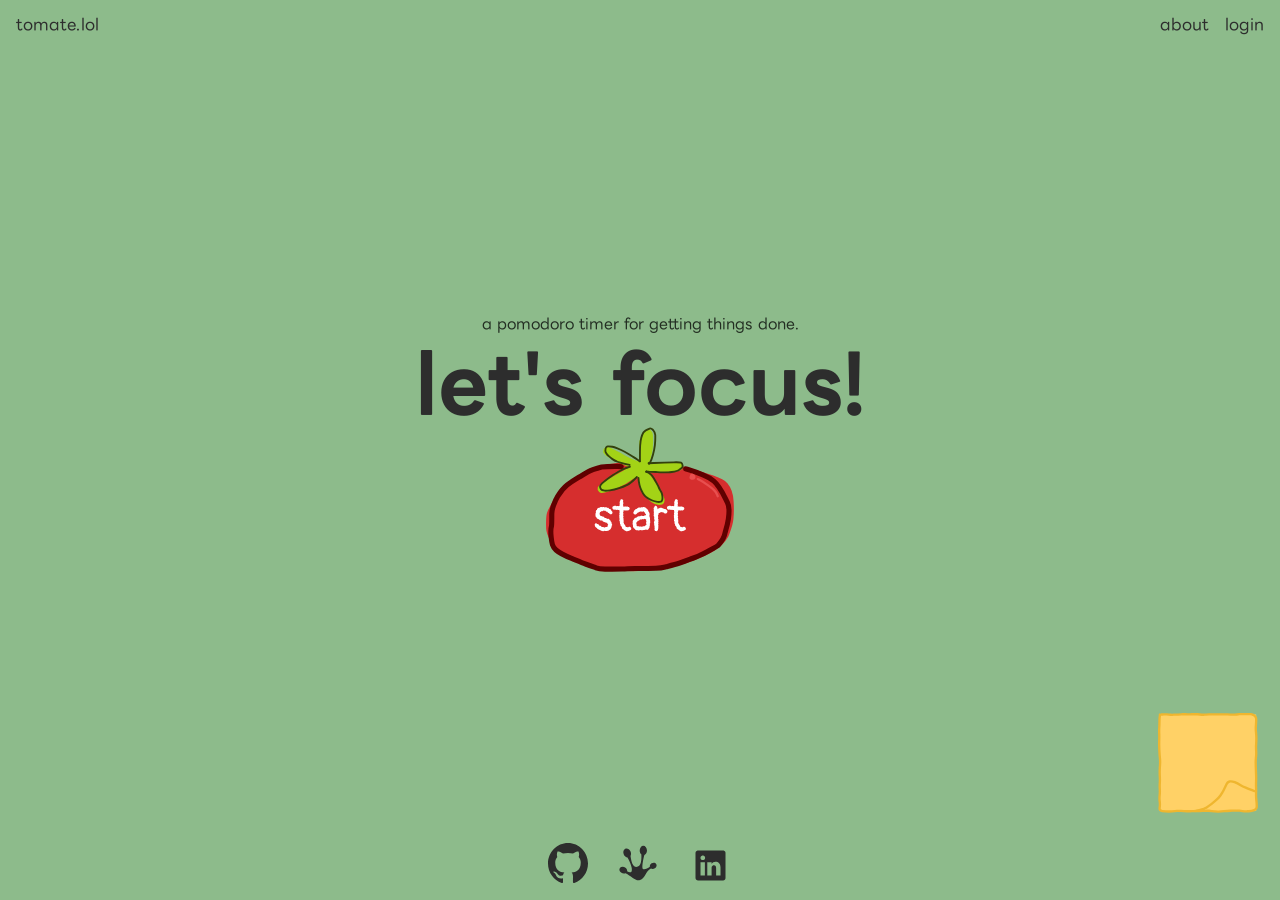
==== index.html @ 962b84e8 "Add custom colors" ====
<!DOCTYPE html>
<html lang="en">
<head>
    <meta charset="UTF-8">
    <meta name="viewport" content="width=device-width, initial-scale=1.0">
    <meta name="description" content="A simple pomodoro timer built for focusing. Customize your work and break sessions, dark mode, and a built-in sticky note. No distractions. Let's study!">
    <title>tomate.lol</title>
    
    <!-- fonts -->
    <link rel="preconnect" href="https://fonts.googleapis.com">
    <link rel="preconnect" href="https://fonts.gstatic.com" crossorigin>
    <link href="https://fonts.googleapis.com/css2?family=LINE+Seed+JP&family=Pangolin&display=swap" rel="stylesheet">
   
    <!-- styles -->
    <link rel="stylesheet" href="styles.css">
    <script src="script.js" defer></script>

    <!-- favicon -->
    <link rel="apple-touch-icon" sizes="180x180" href="images/favicon.io/apple-touch-icon.png">
    <link rel="icon" type="image/png" sizes="32x32" href="images/favicon.io/favicon-32x32.png">
    <link rel="icon" type="image/png" sizes="16x16" href="images/favicon.io/favicon-16x16.png">
    <link rel="manifest" href="images/favicon.io/site.webmanifest">
</head>
<body id="body">
    <header>
        <h1><a href="index.html">tomate.lol</a></h1>
        <nav>
            <ul>
                <li><a href="about.html">about</a></li>
                <li><a href="login.html">login</a></li>
            </ul>
        </nav>
    </header>

    <main> 
        <!-- center content -->

        <div class="timerDisplay">
            <p id="tagline">a pomodoro timer for getting things done.</p>

            <p id="mode">let's focus!</p>

            <div class="timerWrapper">
                <h2 id="timer" hidden >25:00</h2>
                <button id="skipBtn" class="skipOpen">
                    <svg width="135" height="120" viewBox="0 0 135 120" fill="none" xmlns="http://www.w3.org/2000/svg">
<g filter="url(#filter0_d_328_1488)">
<path d="M33.2724 49.8716C33.824 51.838 38.6014 59.2454 35.9872 60.9472C10.7674 61.5486 5.82016 63.0582 31.004 65.4343C33.974 71.853 34.4892 81.6775 38.0931 86.9802C40.0424 89.8482 61.1903 96.5832 61.0739 90.2979C60.9575 84.0126 54.9747 79.5783 59.3883 80.6723C62.8163 81.5219 78.6175 95.9281 80.7599 85.7266C84.3171 68.7889 135.442 67.5749 126.578 63.3521C115.618 58.1306 108.389 46.1604 97.3003 41.4231C89.6828 38.1687 83.5294 39.2334 79.5684 32.66C77.4583 29.1584 57.2408 41.3489 56.3026 36.7452C53.0317 20.6959 31.1552 42.3242 33.2724 49.8716Z" fill="#C8F6C7"/>
<path d="M75.5977 91.3527C68.8095 90.0549 63.4926 84.9596 58.8719 82.716C58.6686 82.6658 58.4901 82.6297 58.3596 82.6122C58.2896 82.6025 58.2396 82.6002 58.2323 82.6005C58.2323 82.5942 58.2648 82.6256 58.5439 82.5261C58.7051 82.4581 58.9314 82.3552 59.2087 82.0324C59.4722 81.726 59.617 81.3031 59.6477 81.045C59.6975 80.551 59.6237 80.5017 59.6298 80.4786C59.6227 80.4655 59.6966 80.6518 59.7841 80.8238C60.16 81.5673 60.7086 82.4993 61.1716 83.4496C62.1123 85.3612 62.9226 87.604 62.9665 90.1347C63.1048 91.4649 62.0496 93.3619 61.0203 93.9033C60.0051 94.55 59.1615 94.707 58.3692 94.8377C56.7906 95.0571 55.3922 94.9559 54.0402 94.8058C52.4645 94.6039 52.6156 94.4551 52.179 94.3695C51.0149 94.1149 50.2772 94.1207 49.4388 93.9111C45.3537 92.7918 41.7597 91.7619 37.9016 89.2765C37.5143 88.985 37.1084 88.6613 36.7503 88.1271C35.1866 85.3427 36.3661 86.604 35.7823 85.2467C34.7532 82.2534 35.2871 84.9809 34.7241 83.88C33.4919 80.4437 32.8445 76.9227 32.066 73.5577C32.3143 74.3583 32.5561 75.1674 32.8 75.991C32.4585 74.5055 32.0242 72.3839 32.7511 74.7968C32.6561 74.2386 32.5755 73.7161 32.4725 73.1475C32.2601 73.0536 31.5717 70.5034 31.3869 70.3293C31.2169 70.1432 31.6403 71.5464 31.625 71.5434C31.5117 71.4941 30.5083 67.5959 29.8218 66.1544L30.8166 66.8845C30.4384 66.836 30.1816 66.8016 30.1051 66.7911C29.0184 66.6403 30.0034 66.4759 29.087 66.4032C27.5195 66.2753 28.4447 66.9002 26.4372 65.9874C25.5201 66.1182 25.4714 65.9948 24.4065 65.8592C24.2586 65.8404 24.3546 65.9839 24.2891 65.9799C22.611 65.8843 23.9218 65.7896 23.9146 65.7755C23.7958 65.5367 22.0217 65.4243 21.6602 65.3535C19.3762 64.9114 17.3622 64.5465 15.341 63.9173C15.2215 63.877 15.1003 63.8345 14.9553 63.7787C14.8099 63.7213 14.7299 63.6873 14.5609 63.6034C14.4 63.5098 14.307 63.4941 14.0817 63.2375C14.0317 63.1634 14.0013 63.1425 13.9475 62.9589C13.9045 62.8 13.9328 62.5876 14.0081 62.4466C14.1291 62.2259 14.2412 62.161 14.3605 62.0819C15.0403 61.7413 15.5168 61.7263 16.095 61.6228C17.2006 61.4632 18.3686 61.3669 19.6085 61.2734C20.6674 61.1835 23.9698 60.8893 24.9806 60.8835C26.0192 60.87 25.472 61.0583 25.9932 61.1111C26.8457 60.6842 27.6625 60.6034 29.6032 60.7889C30.3143 60.4808 30.2098 60.7116 31.6063 60.6104C32.7287 60.5274 34.7296 60.1327 36.0054 60.3927C34.5293 60.4025 34.7151 60.5363 33.0703 60.6662C32.5399 60.7002 26.8827 60.909 27.3118 61.1891C27.5288 61.3296 29.3872 61.1194 29.4741 61.1451C29.8948 61.2923 28.8189 61.5292 27.9128 61.4961C28.1392 61.4543 28.4155 61.4102 28.6655 61.368C26.6148 61.2467 28.0152 61.9677 26.4422 61.3553C26.2501 61.2805 26.3253 61.1901 26.0112 61.1159C25.9458 61.1556 26.3301 61.2288 25.9978 61.2603C25.6782 61.2913 24.9824 61.1529 24.8915 61.3031C24.7401 61.5214 26.1899 61.3679 26.2845 61.377C26.2856 61.3757 26.2868 61.3743 26.2879 61.373C27.2266 61.4429 25.2735 61.5442 25.1554 61.5717C24.5369 61.7347 24.9455 61.8145 24.0464 61.9712C23.4906 62.0622 22.1881 62.1041 21.6746 62.1603C21.1888 62.2141 21.9456 62.2624 21.6181 62.3062C21.294 62.3498 20.891 62.3026 20.4918 62.3585C20.3254 62.3824 20.336 62.4932 20.2566 62.5034C19.4238 62.6149 19.9686 62.3362 19.1807 62.4205C18.7042 62.4674 17.0154 62.8776 18.1653 62.8121C17.6288 62.893 17.0757 62.9771 16.5398 63.0791C16.9127 63.054 17.2128 63.0366 17.5879 63.0298C16.5467 63.1065 16.0861 63.3774 15.5446 63.5201C15.3846 63.5636 15.2709 63.5862 15.1776 63.602C15.1221 63.6131 15.0879 63.619 15.0838 63.6097C15.0661 63.5983 15.1353 63.5967 15.314 63.3334C15.4083 63.2211 15.5632 62.7414 15.4682 62.4396C15.4287 62.2782 15.3808 62.2027 15.3508 62.1531C15.317 62.1001 15.2859 62.0638 15.2608 62.038C15.1548 61.9393 15.1744 61.9817 15.1926 61.9903C15.2532 62.0309 15.3736 62.0745 15.5262 62.0972C15.8746 62.1492 15.9068 62.1115 15.7994 62.0566C15.7216 62.0121 15.3226 61.8642 15.2707 61.8186C15.2694 61.8187 15.3077 61.8351 15.3891 61.9294C15.4293 61.9775 15.4813 62.0482 15.5315 62.1579C15.6024 62.3031 15.6702 62.5925 15.6251 62.8702C15.4863 63.5011 15.3016 63.5402 15.225 63.6382C15.1352 63.7126 15.1243 63.7094 15.1238 63.7114C15.1443 63.6978 15.3217 63.6332 15.4932 63.5901C15.8017 63.5091 16.1584 63.4481 16.2448 63.4434C16.3279 63.4375 16.2162 63.5054 16.0733 63.5803C15.9054 63.6595 15.739 63.743 15.6976 63.7554C15.5112 63.8084 15.2731 63.8502 15.1873 63.86C15.1736 63.858 15.1686 63.8556 15.2061 63.8245C15.2517 63.7834 15.3819 63.7037 15.5447 63.4328C15.6515 63.2629 15.7679 62.9158 15.7478 62.6119C15.7373 62.3049 15.616 62.0687 15.5765 62.0053C15.4626 61.818 15.3846 61.7686 15.352 61.7387C15.2658 61.6785 15.4048 61.7558 15.4775 61.7722C15.563 61.7993 15.7142 61.8411 15.8171 61.8617C16.0274 61.9059 16.3232 61.9562 16.5394 61.9809C17.0525 62.049 17.5377 62.0918 18.1577 62.1839C22.1657 62.7563 27.1989 63.1598 31.253 63.5079C31.7151 63.558 32.3721 64.0261 32.5744 64.4778C32.6778 64.6967 32.7767 64.9153 32.8714 65.1328C33.5678 66.7606 33.6981 67.8392 33.9342 68.5722C34.4604 70.2974 34.6499 70.4574 35.0435 71.9624C35.6184 74.2067 36.1933 77.3542 36.6654 79.129C36.9834 80.367 37.4748 81.3679 37.5834 81.6642C38.0971 83.0919 38.7328 84.552 39.5486 85.737C39.4822 85.6648 39.745 85.9263 39.9767 86.0746C40.2304 86.2499 40.5308 86.4281 40.8214 86.5875C41.4305 86.9212 42.0741 87.2228 42.7121 87.5C43.9889 88.0528 45.2417 88.5054 46.3335 88.8657C47.9014 89.3775 48.6148 89.7457 48.9452 89.8329C50.369 90.1826 50.0269 89.9343 51.1759 90.2125C51.7964 90.3554 51.8809 90.5204 51.9648 90.5438C52.6939 90.7347 52.8786 90.5667 53.4516 90.6508C54.883 90.8518 56.3219 90.9955 57.6039 90.9115C58.2399 90.8711 58.8548 90.7448 59.1876 90.578C59.3532 90.4991 59.4018 90.4336 59.3827 90.4687C59.3615 90.5024 59.3718 90.5723 59.3788 90.444C59.3764 90.0586 59.3454 89.6723 59.2864 89.2803C59.2514 89.0556 59.3302 89.0547 59.2984 88.9081C59.1447 88.2837 59.0978 88.6159 58.9099 87.9706C58.4933 86.6199 57.8411 85.2846 57.0285 83.7855C56.9438 83.6257 56.9997 83.5135 56.8022 83.1384C56.7033 82.9481 56.5969 82.7952 56.4674 82.5686C56.4085 82.4672 56.331 82.3187 56.2611 82.1494C56.1857 81.9422 56.0853 81.7454 56.0404 81.1934C56.0307 81.0231 56.034 80.827 56.0702 80.6035C56.1117 80.3445 56.2044 80.0439 56.3654 79.7631C56.5247 79.4799 56.7574 79.2268 56.9758 79.0644C57.1692 78.9184 57.3603 78.8232 57.5327 78.7589C58.1219 78.5611 58.4033 78.615 58.6599 78.6242C59.1692 78.6725 59.4757 78.7627 59.8451 78.8648C61.1443 79.3039 61.7893 79.86 62.6435 80.3676C62.8617 80.5047 63.2279 80.5799 63.5582 80.7949C64.6195 81.4857 66.0971 82.612 66.9826 83.1812C69.8935 85.0425 72.7246 86.676 75.5238 87.3651C76.1629 87.5143 76.703 87.67 76.9957 87.6613C77.6503 87.6137 77.1808 87.5664 77.7463 87.4396C78.495 87.2034 78.8751 86.6806 79.1644 85.4162C81.6818 76.8201 89.1635 74.4689 94.9607 71.9583C97.9197 70.8215 101.538 69.6097 104.439 68.8748C105.643 68.5697 105.886 68.6726 106.739 68.4584C108.249 68.0842 108.51 67.813 110.097 67.4193C111.383 67.1027 112.869 66.9763 114.192 66.6717C115.525 66.3647 116.076 66.0441 117.623 65.68C118.826 65.396 120.653 65.0815 121.932 64.7515C123.16 64.4342 124.251 64.1414 125.327 63.7423C125.556 63.6562 125.855 63.5302 126.017 63.4459C126.198 63.3706 126.402 63.1682 126.18 63.3866C126.119 63.458 126.025 63.5849 125.944 63.789C125.843 64.0255 125.789 64.4172 125.846 64.713C125.871 64.8617 125.915 64.9893 125.958 65.0817C125.987 65.1472 126.017 65.1993 126.044 65.2403C126.097 65.3222 126.135 65.3601 126.149 65.375C126.174 65.3973 126.029 65.2903 125.787 65.1807C116.056 60.567 109.704 51.679 101.608 46.0611C100.061 44.9835 98.373 44.0022 96.5906 43.2221C94.284 42.2011 91.7992 41.5109 89.3107 40.7562C88.8935 40.6261 89.5932 40.6149 88.2255 40.288C87.4906 40.0972 86.4115 40.0159 84.6824 39.3127C82.1623 38.3183 79.7134 36.2955 78.2309 33.6869C78.3101 33.8152 78.4035 33.8468 78.3661 33.8271C78.34 33.8112 78.214 33.7761 78.0702 33.7631C77.7556 33.7322 77.3495 33.759 76.9047 33.8235C76.0282 33.9523 75.0866 34.1984 74.139 34.4776C72.2315 35.0455 70.2981 35.7504 68.3518 36.4521C66.4022 37.1543 64.451 37.8736 62.4182 38.4863C61.4013 38.7875 60.3804 39.0666 59.2658 39.2322C58.6966 39.31 58.1457 39.3683 57.4553 39.2993C56.8271 39.2151 55.853 39.0504 55.2129 37.9299C55.085 37.6932 54.993 37.4315 54.9382 37.1652C54.0989 30.6459 47.7139 32.3931 43.4703 36.2341C39.2915 39.7223 34.7132 45.7405 34.9752 49.1937C35.3719 50.47 36.4225 52.5839 37.0305 54.4508C37.3556 55.4235 37.6448 56.4197 37.7991 57.5345C37.9005 58.5892 38.1274 60.1022 36.9151 61.3858C36.4575 61.7858 36.2779 61.6624 36.2917 61.499C36.3029 61.3214 36.4339 61.0459 36.548 60.7964C36.9186 60.4779 37.1691 60.0081 37.3083 59.4959C36.7511 58.8871 37.0581 58.9924 36.5821 57.028C36.2364 55.8617 36.3191 56.8805 36.048 56.3089C35.736 55.5473 33.8474 52.27 34.4827 52.7271C34.3241 52.5504 34.1755 52.3889 34.0189 52.2137C33.6591 51.4912 33.2665 50.8121 32.9807 49.9878C32.4052 47.8378 33.2588 45.6905 34.0936 43.8504C34.3098 43.3995 34.2348 43.3002 34.4732 42.8478C35.1494 41.5984 35.826 40.7568 36.6899 39.6262C37.159 39.0259 37.1353 38.8376 37.796 38.0891C38.4744 37.3443 38.5649 37.4981 39.3949 36.3772C38.6065 36.809 41.5594 34.1836 42.7105 33.4002C42.8645 33.2713 44.1205 32.1268 44.9163 31.713C45.6856 31.2938 46.9423 30.7894 48.2419 30.3207C48.8505 30.1056 49.2305 29.8413 49.9402 29.7442C50.4566 29.6795 51.0553 29.8102 51.7043 29.9045C52.3473 29.9412 53.7495 30.3895 53.9694 30.5769C54.7856 31.1193 53.8493 30.5979 54.3806 30.9875C56.0051 32.2324 56.8668 34.449 57.2616 36.45C57.281 36.5182 57.27 36.4972 57.3162 36.5394C57.3612 36.5754 57.4809 36.6311 57.651 36.6616C57.9738 36.7233 58.4386 36.6997 58.8558 36.6364C59.1437 36.5921 58.7393 36.5153 58.7799 36.5053C60.7378 36.0379 59.7062 36.3536 60.2622 36.3599C60.8056 36.4121 64.8063 35.0088 64.7758 34.7661C64.9661 34.9837 65.802 34.4605 66.0334 34.3657C66.9249 34.0025 66.8084 34.2927 67.6646 33.8956C67.9792 33.7498 67.3141 33.8318 67.6604 33.7069C68.5165 33.3987 69.3522 33.3516 70.5034 32.9594C70.7837 32.8645 70.8455 32.7221 71.3395 32.5508C71.8397 32.3672 73.9606 31.8215 72.9471 31.9015C74.2805 31.6826 74.4901 31.4821 76.0674 31.1349C76.4776 31.0606 76.9804 31.1218 77.91 31.0368C78.2091 31.0209 78.2475 30.8249 78.7533 30.8936C79.2924 30.9905 79.9613 31.2144 80.4164 32.0089C80.6545 32.4981 80.9149 32.9935 81.3202 33.5027C82.6445 35.1989 84.5984 36.2557 86.674 37.0239C87.2407 37.2342 87.0386 37.3634 87.8919 37.6299C88.0149 37.6704 89.0969 37.8153 89.7008 37.9865C90.0601 38.0916 91.9394 38.69 92.3253 38.8087C92.9628 38.998 93.1194 38.8618 93.4639 38.9972C94.4462 39.395 93.56 39.3893 94.8782 39.4383C95.216 39.7531 95.9236 39.9827 96.0691 40.2957C96.5039 40.2074 96.9002 40.5437 97.547 40.7976C97.6288 40.8298 97.7145 40.8608 97.8049 40.8896C98.6068 41.1445 99.4434 41.0003 99.3963 41.5926C99.7799 41.7003 101.301 42.4313 101.544 42.5823C102.27 43.0034 101.816 42.8983 102.359 43.2215C102.453 43.2801 102.409 43.1225 103 43.5297C103.407 43.7701 106.157 45.8466 106.294 46.0079C108.018 47.6219 105.25 45.2795 104.769 45.0892C104.714 45.0109 104.659 44.9333 104.598 44.8519C103.79 44.1973 104.143 44.7431 104.488 45.0666C104.834 45.3892 105.582 45.8381 105.842 46.1449C105.972 46.2979 105.722 46.4508 105.283 46.0635C105.725 46.5196 105.006 46.0697 105.155 46.2888C105.328 46.5155 107.461 48.3213 107.556 48.2177C107.163 47.8713 106.662 47.4563 106.257 47.116C105.867 46.4549 108.042 47.0465 109.277 48.6416C110.166 49.7932 108.324 48.3989 110.917 50.4646C110.547 50.1103 110.242 49.7982 109.904 49.4775C109.988 49.2854 110.414 49.9668 110.739 50.1797C110.896 50.2814 110.131 49.3914 110.898 50.0299C111.358 50.8368 112.019 51.0603 113.075 52.0372C112.751 51.8052 112.427 51.5724 112.102 51.3402C113.759 53.1581 109.575 49.3685 112.971 52.6772C112.548 52.2973 112.135 51.9099 111.707 51.532C111.846 51.8029 111.333 51.7436 111.475 51.9634C111.848 52.5399 112.616 53.1149 113.189 53.6663C113.44 53.9074 113.232 53.8264 113.253 53.8466C113.597 54.177 113.594 54.0098 113.905 54.2866C114.296 54.6361 115.348 55.7501 115.542 55.9023C116.037 56.2991 115.391 55.4011 115.448 55.4275C115.819 55.6069 116.38 56.2317 116.438 56.0808C114.877 54.8595 110.76 50.8315 114.725 54.1612C113.822 52.9975 114.331 53.0186 115.861 54.3742C117.132 55.4866 116.239 54.8663 116.807 55.5703C116.878 55.6665 118.55 57.1959 118.704 57.1759C118.493 57.3172 118.938 57.9624 118.412 57.8536C118.334 57.8389 117.628 57.2273 117.761 57.6009C117.826 57.7885 118.059 58.269 117.927 58.3263C118.127 58.3762 118.341 58.4213 118.546 58.4675C119.651 59.3269 119.759 59.5206 120.281 60.1248C120.291 60.0439 119.884 59.375 120.696 60.0902C120.738 60.1269 120.718 60.2466 121.134 60.6095C121.98 61.3358 122.164 61.4908 121.3 61.2749C123.294 62.4117 123.549 62.9902 125.696 63.9912C125.446 63.4063 124.655 63.1625 122.79 62.0816C122.758 61.948 122.767 61.8421 122.733 61.7062C125.058 63.3956 123.874 62.6438 125.37 63.2497C125.535 63.3128 125.996 63.5484 126.416 63.726C126.711 63.8525 126.896 63.9515 126.997 63.9825C127.094 64.0125 127.142 63.9843 127.058 63.8317C127.027 63.7755 126.832 63.6268 126.529 63.4665C126.197 63.2867 125.868 63.0936 125.967 63.0798C125.981 63.0778 126.259 63.2033 126.582 63.3445C126.835 63.4565 127.052 63.5774 127.191 63.6766C127.346 63.7806 127.485 63.939 127.493 63.9659C127.586 64.1385 127.567 64.3411 127.511 64.3942C127.458 64.4667 127.418 64.4587 127.389 64.4549C127.333 64.4365 127.309 64.3784 127.272 64.3696C127.209 64.268 127.269 64.6787 124.86 65.4847C124.732 65.5278 124.723 65.6506 124.481 65.7389C124.023 65.9036 123.978 65.7776 123.547 65.9264C123.164 66.0615 122.559 66.4008 121.904 66.3891C120.709 66.3629 123.402 65.5614 124.656 65.3307C125.096 64.9315 116.329 66.9401 115.752 67.0722C113.356 67.7481 117.331 66.7899 117.577 66.8477C117.666 66.8754 117.713 67.4657 118.651 66.8687C118.93 66.6918 117.687 66.8146 118.41 66.5912C119.133 66.3672 118.877 66.6005 118.928 66.6015C119.129 66.5995 119.915 66.357 120.015 66.3589C121.654 66.3615 121.545 66.9676 119.372 66.6102C118.472 67.0039 120.627 66.8259 119.502 67.2092C118.12 67.6768 117.099 67.6247 116.905 67.6553C114.827 67.9648 117.275 67.827 114.698 68.2652C113.289 68.5053 116.767 67.5424 113.559 68.2776C110.845 68.9082 112.335 68.7143 112.177 69.0654C112.14 69.1479 110.679 69.5698 112.678 69.0843C112.724 68.9918 112.816 68.8625 112.937 68.7593C113.451 68.7041 114.327 68.9221 114.587 68.8794C115.878 68.6635 115.805 68.4663 116.583 68.5476C116.019 68.3957 116.891 68.3708 117.231 68.2381C118.45 67.755 116.811 68.0399 119.614 67.6923C119.238 67.6474 118.868 67.6028 118.524 67.5503C118.835 67.477 119.192 67.3932 119.522 67.3147C120.055 67.4814 121.788 67.0449 120.248 67.6856C122.186 67.3254 122.956 67.0591 123.332 66.7393C123.41 66.6763 123.654 66.5959 124.025 66.4891C123.948 66.4478 123.829 66.2864 123.881 66.2484C124.351 65.9125 125.089 66.0469 124.885 66.2485C125.111 66.1859 125.331 66.1216 125.394 66.1042C125.826 65.9816 125.008 66.3789 125.368 66.3033C125.429 66.2906 125.762 66.177 126.046 66.0706C126.388 65.9447 126.693 65.8103 126.708 65.829C126.834 65.9436 126.374 66.1685 126.391 66.1642C126.399 66.1618 126.553 66.1063 126.913 65.9432C126.989 65.9084 127.133 65.8391 127.279 65.757C127.429 65.6711 127.57 65.5877 127.755 65.4356C127.876 65.3328 128 65.2117 128.114 65.0415C128.171 64.9556 128.224 64.8608 128.27 64.7418C128.324 64.5995 128.36 64.4317 128.361 64.26C128.363 64.0882 128.33 63.9172 128.273 63.7683C128.216 63.6233 128.178 63.5609 128.119 63.4686C128.007 63.2988 127.863 63.152 127.704 63.022C127.627 63.0569 127.74 63.1914 127.88 63.3981C127.949 63.5024 128.025 63.6278 128.081 63.7823C128.167 63.984 128.201 64.2997 128.118 64.5501C127.959 65.0037 127.692 65.1493 127.548 65.2305C127.433 65.2731 127.389 65.2426 127.448 65.103C127.538 64.9279 127.685 64.7411 127.749 64.5199C127.79 64.3861 127.794 64.2365 127.752 64.0996C127.702 63.9518 127.667 63.9009 127.602 63.8094C127.54 63.7266 127.464 63.6493 127.379 63.5803C127.306 63.5221 127.26 63.4945 127.197 63.465C127.078 63.4107 126.956 63.3981 126.859 63.4611C126.81 63.3579 126.796 63.2877 126.75 63.1796C126.722 63.169 126.695 63.1584 126.667 63.1479C125.249 62.6331 125.376 62.2945 124.996 62.0052C124.231 61.463 120.638 59.0951 123.735 61.4599C123.239 61.189 122.746 60.885 122.266 60.5891C122.475 59.9821 122.603 60.4368 120.477 58.7326C120.013 58.3499 120.01 58.0105 119.373 57.903C119.607 57.7022 118.131 56.7261 118.029 56.5821C117.359 55.708 120.567 57.947 120.683 58.6785C121.327 58.8972 121.171 59.1343 121.79 59.5337C122.688 60.0997 122.831 60.1369 123.791 60.9923C124.949 61.4352 119.846 58.1754 123.078 59.9141C123.796 60.2849 125.228 61.1385 127.169 61.9882C127.488 62.1326 127.776 62.285 128.048 62.4833C128.243 62.6293 128.463 62.8233 128.65 63.1053C128.797 63.2652 129.135 64.1101 128.917 64.7798C128.737 65.404 128.468 65.681 128.208 65.939C127.962 66.1646 127.836 66.2475 127.641 66.375C127.223 66.632 126.996 66.7344 126.655 66.8865C125.444 67.4063 124.164 67.7645 122.963 68.0965C120.456 68.772 117.86 69.359 115.396 69.9399C110.466 71.0794 106.044 72.2312 104.13 72.7927C95.3869 75.5274 90.112 76.9897 84.5116 82.432C84.1361 82.7776 82.7574 84.8004 82.5228 86.0695C82.2268 87.2527 81.8294 87.8909 81.9861 87.2057C82.0085 87.0976 82.1602 86.5518 82.2285 86.0122C82.2797 85.5147 82.3071 85.0597 81.9513 85.9583C81.9146 86.0781 81.8726 86.2107 81.8234 86.3552C82.1286 85.7797 81.7321 87.5606 81.612 87.7378C80.9138 89.5626 80.3612 89.958 79.8166 90.452C79.2631 90.8699 78.0605 91.6589 75.5977 91.3527ZM65.6872 83.279C70.0869 86.1769 66.937 83.9022 68.1039 84.0339C67.5368 83.6805 66.9727 83.319 66.4085 82.952C66.5402 83.0756 66.6712 83.1983 66.805 83.3224C66.8057 83.3229 66.8063 83.3233 66.8069 83.3237C66.4321 83.3092 66.0665 83.2991 65.6872 83.279ZM19.072 63.0482C18.8661 63.1352 18.7039 63.2187 18.4622 63.3098C17.7615 63.3619 17.1083 63.4184 16.4336 63.5075C16.508 63.4492 16.5831 63.3907 16.6643 63.3322C17.429 63.2175 18.2786 63.1276 19.072 63.0482ZM125.357 65.0277C125.807 64.9687 126.047 64.8318 126.256 64.695C126.371 64.6202 126.433 64.5709 126.616 64.4626C126.769 64.3721 126.952 64.2492 127.016 64.215C126.843 64.0716 126.665 63.9269 126.493 63.7618C126.222 63.9548 126 64.0775 125.707 64.2172C125.428 64.3467 125.187 64.4443 124.626 64.5886C124.766 64.6268 124.915 64.6615 125.049 64.6995C125.218 64.626 125.386 64.5476 125.527 64.4799C125.862 64.6005 124.22 65.1855 125.354 65.0293C125.355 65.0288 125.356 65.0282 125.357 65.0277ZM120.848 60.8398C120.415 60.5055 118.784 59.0933 118.504 58.9853C117.509 58.6717 122.463 62.1962 118.731 59.7202C118.72 59.7732 118.677 59.7999 118.65 59.8397C119.285 60.3634 119.931 60.8716 120.599 61.3664C120.664 61.1771 120.787 61.033 120.848 60.8398ZM80.0919 84.7188C80.2327 84.2256 80.7468 82.8519 81.3238 81.8864C81.8724 80.9293 82.3616 80.2521 81.7914 80.7938C81.4287 81.0985 80.5188 83.1044 80.264 83.8879C80.0729 84.3936 80.1105 83.7555 79.8425 84.8087C79.9214 84.7816 80.0023 84.7746 80.0923 84.7159C80.0922 84.7168 80.0921 84.7178 80.0919 84.7188ZM80.5189 86.6365C80.6076 86.3515 80.6792 86.0515 80.7379 85.7223C80.8481 85.0946 81.0266 84.473 81.2629 83.8841C80.9129 84.3121 80.6587 85.249 80.4885 85.6738C80.4354 85.796 80.379 85.8671 80.3199 85.8715C80.3318 85.798 80.3428 85.7234 80.353 85.6474C80.3797 85.4559 80.412 85.2658 80.4505 85.0752C80.5587 84.8862 80.6715 84.7069 80.7886 84.5339C80.9708 83.6966 80.6588 84.1143 81.4316 82.7229C80.7589 83.3053 80.3089 83.441 80.0242 85.5835C80.0086 85.7882 79.9886 86.0029 79.9599 86.2257C79.8551 85.7596 79.2222 86.0007 79.1562 87.0727C79.1324 87.3043 79.5852 86.6045 79.5888 86.5756C79.8072 86.5123 79.6992 87.0404 79.9087 86.975C80.0111 86.9575 80.2401 86.3425 80.3544 86.2891C80.4237 86.2544 80.3533 86.9065 80.5189 86.6365ZM78.9935 87.5672C79.0323 87.3544 78.493 87.6329 78.0381 87.8447C77.2289 88.1886 78.658 88.0893 78.9935 87.5672ZM19.0765 63.0475C19.075 63.0477 19.0735 63.048 19.072 63.0482C19.0728 63.0479 19.0735 63.0475 19.0743 63.0472C19.075 63.0473 19.0758 63.0474 19.0765 63.0475ZM123.107 62.5138C122.512 62.2677 121.73 61.7249 121.708 61.9006C121.464 61.6987 121.219 61.4924 120.98 61.2855C120.958 61.328 120.938 61.3722 120.916 61.4143C121.671 61.9835 122.442 62.5281 123.238 63.0438C123.196 62.8693 123.164 62.6991 123.107 62.5138ZM115.114 56.1789C114.251 55.3796 114.853 56.2101 114.599 56.1198C114.344 56.0298 113.622 55.2559 113.622 55.4567C114.129 55.9291 114.661 56.4196 115.183 56.8916C115.142 56.6389 115.145 56.4212 115.113 56.1774C115.113 56.1779 115.114 56.1784 115.114 56.1789ZM58.4757 91.585C58.8217 91.5337 58.8951 91.5601 59.0805 91.5227C59.1664 91.5045 59.2687 91.471 59.396 91.3993C59.536 91.3206 59.7012 91.2006 59.8193 91.0229C59.8189 91.0233 59.8185 91.0237 59.8181 91.0241C59.1863 91.5254 57.2465 91.5871 55.7542 91.6177C56.6702 91.8299 57.4082 91.7105 58.4757 91.585ZM122.644 65.313C122.35 65.5223 123.837 65.25 124.158 65.0258C124.649 64.6852 123.091 65.0065 122.644 65.313ZM34.455 77.2667C33.8056 76.1387 33.9395 78.6667 34.8402 81.0731C34.9139 81.281 34.5688 79.642 34.772 80.0872C34.7903 80.132 35.0336 81.0084 35.1494 81.2017C35.2637 81.3957 35.3065 81.1234 35.462 81.452C35.7277 82.0294 36.0616 83.465 36.354 83.8482C36.3877 83.8979 36.2131 82.9945 36.2026 82.9372C35.9778 82.0396 35.5256 81.282 35.4818 81.1446C35.2626 80.4454 35.4521 80.4875 35.4361 80.2947C35.4074 79.9332 35.1763 79.3663 35.1708 79.3232C35.0173 78.1993 35.6416 80.6633 35.8096 80.9577C36.2386 81.7582 36.0879 80.9228 36.8957 82.9045C36.9724 83.0958 37.8541 85.3286 36.9148 82.418C39.4666 87.6826 35.9993 79.6016 35.865 78.4888C35.7104 78.054 35.7398 78.7901 35.6013 78.5425C35.2838 77.9788 34.9915 76.9107 34.7989 77.0848C34.3939 77.4562 35.0427 78.7655 35.2365 79.7572C35.1104 79.6945 35.0037 79.6928 34.8562 79.5412C35.0573 79.784 34.4972 77.3503 34.4559 77.2664C34.4556 77.2665 34.4553 77.2666 34.455 77.2667ZM42.4804 88.9408C43.6073 89.5782 43.6367 89.2307 44.6786 89.8149C45.7448 89.8808 43.8191 89.213 43.6148 89.1033C42.6335 88.6311 42.7779 88.3457 41.7443 87.9863C42.0151 88.3217 42.2175 88.6212 42.4804 88.9408ZM36.0168 80.4944C36.4239 81.3158 35.9502 79.7382 35.9652 79.6613C36.0325 78.8613 37.4258 83.5576 36.0168 80.4944ZM83.6774 80.0656C84.0375 79.7238 83.7239 79.8234 84.0043 79.4963C84.2705 79.1629 85.5102 78.3185 85.4203 78.2833C85.3521 78.193 83.0842 79.7722 85.1964 77.9667C85.0975 77.9772 85.101 77.925 85.0416 77.9115C84.4322 78.3863 83.8543 78.8847 83.3 79.4333C83.7083 79.2373 84.0972 79.0938 84.4821 78.9515C84.234 79.3246 83.9774 79.3598 83.9601 79.3752C83.9602 79.3754 83.9603 79.3755 83.9603 79.3756C83.3878 79.9218 82.8923 80.8562 83.6774 80.0656ZM57.9627 83.3385C58.344 83.2382 57.463 82.5452 57.2069 82.0735C57.0803 81.8353 56.9637 81.5232 56.9342 81.1009C56.9183 80.8721 56.96 80.636 56.9979 80.4969C57.0369 80.3678 56.9985 80.3727 56.8972 80.6C56.7457 81.3231 56.9326 81.6123 57.035 81.9147C57.1594 82.2084 57.2975 82.4358 57.4353 82.6501C57.7054 83.0611 57.9419 83.3423 57.9631 83.3383C57.963 83.3384 57.9628 83.3384 57.9627 83.3385ZM49.0771 91.1551C50.1442 91.3243 49.9957 91.1875 51.2524 91.5825C51.2239 91.4774 51.1961 91.3702 51.1678 91.2665C50.1543 91.0411 50.1603 91.3343 49.0209 90.9254C48.8353 90.8561 49.2999 90.7507 48.424 90.5868C48.6416 90.7717 48.8602 90.9684 49.0771 91.1551ZM54.3388 91.8135C53.1325 91.6748 52.0293 92.3064 54.3329 92.2605C54.6771 92.2453 55.2494 91.8986 54.3388 91.8135ZM76.5696 89.0411C78.5993 88.972 76.2828 89.0269 75.8015 88.7371C80.3479 88.6068 75.2729 88.9934 74.9161 88.1688C74.3495 88.14 73.2192 88.0149 74.3574 88.4707C74.837 88.6449 74.6895 88.4733 74.7192 88.4835C75.6091 88.7338 75.4571 88.9374 76.5696 89.0411ZM40.4728 88.0193C40.547 88.0516 40.4958 87.8731 40.7211 87.9596C40.9446 88.0471 41.4274 88.3838 41.5055 88.3274C41.5853 88.2771 40.6153 87.7355 40.2795 87.6076C39.9687 87.4999 39.8104 87.7207 40.4728 88.0193ZM47.8834 91.1968C48.9222 91.3875 47.4048 90.4431 47.1897 90.3734C45.2763 89.8074 47.974 91.0737 47.8834 91.1968ZM71.6402 88.4672C74.1245 89.2563 72.4925 88.1421 71.1982 87.1915C70.9895 87.1462 70.7714 87.0936 70.5664 87.0453C71.5617 87.1818 73.1507 87.6804 69.7632 86.1945C71.5143 87.2407 69.982 86.5053 69.9603 86.5125C69.4884 86.9621 72.318 88.0887 71.6381 88.4662C71.6388 88.4665 71.6395 88.4669 71.6402 88.4672ZM38.1775 85.8504C37.5618 84.933 36.3978 82.131 36.6964 83.567C37.145 84.3814 37.6335 85.1539 38.1775 85.8504ZM107.977 70.3517C108.897 70.2758 109.737 70.0723 110.842 69.8062C109.813 69.8281 110.462 69.6517 110.797 69.5207C111.302 69.3232 110.056 69.619 110.054 69.6056C110.046 69.4013 110.837 69.1799 109.032 69.6136C109.47 69.4365 109.9 69.2623 110.333 69.0897C108.966 69.4005 108.602 69.3551 107.714 69.4074C108.616 69.5905 107.471 69.6147 106.486 70.0669C105.995 70.292 107.512 70.3874 107.98 70.3508C107.979 70.3511 107.978 70.3514 107.977 70.3517ZM74.1319 89.5269C74.4148 89.5366 74.671 89.5047 74.9519 89.4858C75.2339 89.5436 75.5052 89.5894 75.7984 89.6228C75.8232 89.6908 75.8422 89.7608 75.8745 89.8268C76.2522 89.8893 76.1149 89.7821 76.2274 89.7847C76.2273 89.785 76.2273 89.7854 76.2272 89.7857C77.8863 89.7344 78.6215 89.5823 79.8494 88.6995C79.733 88.5608 79.6166 88.4221 79.5002 88.2834C79.3121 88.5029 79.082 88.7067 78.8407 88.8679C78.7498 89.037 78.6413 89.204 78.5172 89.3651C78.1721 89.4481 77.8278 89.4751 77.5021 89.4635C77.2462 89.5392 76.917 89.5935 76.6924 89.6257C76.0558 89.322 76.4946 89.3239 77.0419 89.3009C77.6135 89.2906 78.3263 89.0908 78.3048 88.9707C78.2934 88.9033 77.6276 89.124 76.8694 89.114C76.1089 89.1238 75.3184 88.9716 75.1049 88.9739C75.0426 88.9706 75.5581 89.5255 74.5755 89.0558C74.4232 88.9707 74.6215 88.1446 73.3442 88.4354C73.1598 88.4709 73.4944 89.2 74.1319 89.5269ZM82.4021 83.5701C81.8058 84.1895 82.2904 83.1461 82.9008 82.3496C83.5293 81.524 84.1383 80.9166 83.1198 81.7902C83.4431 81.0263 83.3683 81.1071 82.6988 81.6106C82.6374 81.6553 82.9526 81.1568 82.9146 81.1938C82.3216 81.7125 81.8658 82.5517 81.6969 82.4362C81.5939 82.6249 81.4956 82.8148 81.4018 83.0128C82.0103 82.3263 81.4006 83.6515 81.3817 84.2027C81.36 84.4521 81.5881 83.9594 81.571 84.17C81.5581 84.2406 81.2542 84.9389 81.3173 84.9912C81.4487 85.1 81.7647 84.706 82.1771 84.0881C82.1772 84.0881 82.1774 84.0882 82.1775 84.0883C82.2477 83.9138 82.3199 83.7436 82.4021 83.5701ZM60.5605 85.9782C60.4024 86.4108 60.7686 87.5253 59.7985 85.4839C59.794 85.6174 59.7879 85.7488 59.78 85.8797C59.9301 86.229 60.0639 86.5689 60.19 86.9331C61.4024 87.7093 60.7551 90.2485 61.1341 88.6742C61.1767 88.5031 60.9097 87.5814 61.2676 88.4625C61.2675 88.4612 61.2674 88.4598 61.2674 88.4585C60.9451 87.1672 60.7837 87.0721 60.5605 85.9782ZM59.8651 81.0647C61.144 81.378 60.5203 80.8323 59.438 80.4757C59.1311 80.4022 58.8438 80.3477 58.524 80.3349C58.38 80.3317 58.2267 80.3343 58.0608 80.3807C57.9177 80.4157 57.7281 80.5449 57.6856 80.72C57.6192 81.0533 57.7481 81.2088 57.7808 81.2809C57.8294 81.3558 57.8394 81.3247 57.8193 81.1776C57.8202 81.1653 57.7834 81.0659 57.7773 80.9188C57.7556 80.7714 57.8807 80.5596 58.0964 80.5291C58.5258 80.4495 59.0034 80.5749 59.3842 80.6886C59.7436 80.8119 59.9715 80.9991 59.8651 81.0647ZM51.9889 93.2003C53.212 93.4273 53.3464 93.0706 53.2476 92.9314C53.1524 92.7911 52.2828 92.7793 52.1838 92.7384C51.849 92.6107 52.5942 92.6998 52.1613 92.5298C52.0151 92.4876 49.966 91.9219 49.8744 91.9031C49.3296 91.8588 50.0267 92.3278 49.869 92.324C49.3498 92.3149 48.7231 91.9944 48.5418 92.1063C48.1496 92.3473 49.481 92.335 49.693 92.3755C50.331 92.5107 50.2331 92.6785 50.7055 92.8206C51.1754 92.9597 51.5076 92.9605 51.9303 93.0524C52.0709 93.0827 51.9278 93.188 51.9889 93.2003ZM56.1384 92.9191C54.8295 93.1588 57.9719 93.515 58.3951 93.2779C59.4737 92.9241 56.7423 92.8999 56.1384 92.9191ZM80.2043 87.4393C79.7621 88.4333 80.8563 87.0274 81.0526 85.7835C81.1194 85.4779 81.1889 85.2102 81.2271 85.0332C81.1838 85.0816 81.0406 85.3706 80.9097 85.7557C80.6995 86.4376 80.3101 87.1896 80.2043 87.4393ZM70.9899 88.1534C71.9894 88.57 70.8674 87.5564 70.0851 87.1319C69.4969 87.1363 69.9569 87.3285 70.4709 87.6106C70.9919 87.8924 70.2144 87.8149 70.9899 88.1534ZM39.4735 88.6299C39.6667 88.8273 43.1687 90.1477 41.2437 89.168C41.0894 89.1285 38.7597 87.9244 38.6 87.7563C38.2249 87.5771 38.9231 88.318 39.4735 88.6299ZM66.2757 85.9365C66.8849 86.0293 67.3589 86.3239 67.0514 85.7928C67.0507 85.7924 67.0501 85.792 67.0494 85.7916C68.3233 86.4733 68.1092 87.023 68.3859 87.1731C69.3606 87.6836 68.6494 86.7875 69.3079 87.0027C67.867 86.3256 68.3964 86.2993 67.3725 85.6551C67.1448 85.5121 66.1434 85.0804 65.9585 85.086C65.7731 85.0931 66.0847 85.6699 66.2757 85.9365ZM36.0752 84.1758C36.5274 85.4946 37.4234 86.3709 36.6629 84.6616C36.3206 83.8187 35.8139 83.3699 36.0752 84.1758ZM120.136 58.5579C120.23 58.7629 120.331 58.9709 120.44 59.1831C120.054 58.9224 119.671 58.6564 119.29 58.3852C119.598 58.5891 119.907 58.7899 120.22 58.9891C119.546 58.4227 119.342 58.0159 120.134 58.5565C120.135 58.5569 120.136 58.5574 120.136 58.5579ZM95.0456 39.8193C94.7061 39.5955 93.8705 39.667 93.9594 39.7209C94.6068 40.1093 95.5186 40.13 95.0456 39.8193ZM81.6593 85.7882C82.0179 84.6007 81.5111 85.0384 81.2218 85.8164C81.1798 85.9453 81.1394 86.0744 81.1032 86.1994C81.3346 85.5922 81.4001 86.6703 81.6299 85.8958C81.6393 85.8641 81.6491 85.8284 81.6593 85.7882ZM104.769 45.0892C104.851 45.2058 104.934 45.3232 105.028 45.4501C104.69 45.1157 104.646 45.034 104.769 45.0892ZM39.8103 89.3315C39.9773 89.4831 41.5168 90.2435 41.7268 90.2679C42.1916 90.3555 41.1078 89.5909 40.3885 89.3207C40.308 89.294 39.6259 89.1901 39.8136 89.3333C39.8125 89.3327 39.8114 89.3321 39.8103 89.3315ZM118.714 57.1669C118.713 57.1725 118.71 57.1754 118.704 57.1759C118.707 57.1733 118.71 57.1692 118.714 57.1669ZM64.7582 34.7483C64.7687 34.7528 64.7751 34.7586 64.7758 34.7661C64.7708 34.7602 64.7623 34.7553 64.7582 34.7483ZM50.7642 93.5388C51.2023 94.1356 52.5317 94.1096 51.5781 93.6889C51.5248 93.667 50.8936 93.5684 50.7642 93.5388Z" fill="#8DBB8B"/>
<path d="M6.01822 49.1594C6.13449 49.0577 6.29007 49.1483 6.44365 49.374C6.32781 49.4738 6.17971 49.4022 6.01822 49.1594ZM17.241 58.3389C17.2673 58.2561 17.2915 58.1701 17.3174 58.0866C17.4729 58.1378 17.634 58.1937 17.7919 58.2411C17.9497 58.2886 18.147 58.3118 18.1216 58.41C17.9314 58.356 17.766 58.2818 17.6176 58.3255C17.4694 58.3689 17.538 58.468 17.241 58.3389ZM16.909 58.4352C16.849 58.2977 16.7915 58.1601 16.7357 58.0219C16.4959 57.9808 16.2612 57.9382 16.0217 57.8897C16.1777 57.7103 16.4845 57.7682 16.9113 57.9444C16.909 58.1078 16.9089 58.2718 16.909 58.4352ZM15.4788 57.6663C15.4017 57.6067 15.326 57.5469 15.2507 57.4866C15.3804 57.5449 15.5119 57.6028 15.6442 57.6592C15.7125 57.6155 15.7801 57.5713 15.8478 57.5272C15.8001 57.6528 15.7523 57.7787 15.7046 57.9043C15.6149 57.867 15.5256 57.8293 15.4371 57.791C15.4511 57.7495 15.4647 57.7078 15.4788 57.6663ZM14.47 57.1176C14.4744 57.0436 14.6461 56.9578 14.8089 57.0578C14.7815 57.1199 14.7548 57.1825 14.7268 57.2444C14.6407 57.2024 14.5549 57.1604 14.47 57.1176ZM18.6292 58.7568C18.6264 58.7439 18.6325 58.7343 18.6415 58.7249C18.5491 58.6899 18.4569 58.6535 18.3652 58.6175C18.5682 58.5185 18.8916 58.6165 19.2213 58.6822C19.2808 58.6942 19.34 58.7054 19.398 58.7147C19.6453 58.7539 19.6965 58.7629 19.8388 58.8846C19.7099 58.8644 19.581 58.8448 19.4504 58.824C19.4184 58.8618 19.3856 58.8992 19.3534 58.937C19.2849 58.9235 19.2273 58.9072 19.1769 58.8885C19.0454 58.8379 18.9695 58.7674 18.8692 58.6853C18.8833 58.7337 18.8981 58.782 18.9125 58.8304C18.8179 58.8077 18.7256 58.7792 18.6322 58.7576C18.6312 58.7573 18.6302 58.757 18.6292 58.7568ZM12.3402 55.6496C12.3798 55.6756 12.4195 55.7017 12.4592 55.7277C12.4354 55.7678 12.4115 55.808 12.3872 55.8477C12.347 55.8218 12.307 55.7956 12.2673 55.7692C12.2913 55.7293 12.3156 55.6892 12.3402 55.6496ZM103.801 61.4642C103.444 61.371 103.137 61.2953 102.871 61.2105C102.655 61.1956 102.375 61.1099 102.135 61.0589C101.475 60.9182 100.786 60.7739 100.247 60.652C99.7089 60.5307 99.7836 60.5411 99.2373 60.4354C98.8401 60.3589 98.2723 60.236 97.8371 60.1514C97.8574 60.1445 97.8923 60.1401 97.9177 60.1342C97.681 60.0949 97.4404 60.0536 97.2044 60.0146C97.1458 60.0049 97.0932 59.9855 97.0539 59.9795C96.7179 59.9275 96.4422 59.9044 96.0934 59.8415C95.8644 59.7795 95.9165 59.7536 95.5407 59.6965C95.59 59.7222 95.6436 59.7487 95.692 59.7741C95.4499 59.7327 95.218 59.6774 94.985 59.6401C94.8528 59.619 94.7318 59.6145 94.6542 59.6033C94.5988 59.5954 94.5455 59.5875 94.4941 59.5797C93.9475 59.4972 93.6202 59.4209 93.2383 59.3159C93.079 59.311 92.9167 59.3064 92.7555 59.3024C92.5719 59.2637 92.383 59.2243 92.2011 59.1862C92.3036 59.2198 92.4093 59.2543 92.5127 59.2877C92.2826 59.2654 92.1594 59.2268 91.9613 59.1976C91.8251 59.1777 91.7911 59.1899 91.6367 59.1694C91.1415 59.1037 90.6263 59.0374 90.1223 58.9771C90.1231 58.9565 90.1257 58.936 90.128 58.9155C89.9398 58.9063 89.7542 58.8983 89.5662 58.8906C89.5947 58.8728 89.6236 58.8551 89.6528 58.8375C89.4649 58.8363 89.2762 58.8356 89.0863 58.8357C88.9843 58.7815 88.8783 58.7264 88.7807 58.6721C88.583 58.6613 88.7415 58.7409 88.5215 58.7407C88.3346 58.7408 88.3168 58.7131 88.123 58.6929C87.9295 58.673 87.919 58.7064 87.6262 58.6808C87.3351 58.6551 86.6938 58.5973 86.3771 58.5606C85.9899 58.5154 85.787 58.4604 85.4094 58.4281C84.946 58.3891 84.608 58.3613 84.1047 58.3194C83.9829 58.3093 83.6009 58.2385 83.4943 58.2084C83.3365 58.2547 82.8558 58.1966 82.6481 58.2033C82.4386 58.2099 82.6341 58.2622 82.3598 58.2582C82.3239 58.2403 82.2537 58.2182 82.2156 58.1997C82.0953 58.1994 82.1911 58.2207 81.9946 58.2092C81.7962 58.1972 81.1607 58.149 80.966 58.1283C80.6493 58.0943 80.7032 58.0568 80.3634 58.049C80.3672 58.0667 80.3594 58.084 80.3581 58.1014C80.1201 58.091 79.8818 58.0811 79.643 58.0719C79.6442 58.0539 79.6447 58.0359 79.6451 58.0179C78.8534 58.0985 78.0728 58.1174 77.2391 57.9741C77.0138 57.9838 76.8239 58.0135 76.5701 58.0135C75.9278 58.0136 75.1412 57.9559 74.5343 57.9417C74.0692 57.9309 73.7674 57.9329 73.3854 57.9755C73.2586 57.9259 73.119 57.8757 72.9871 57.8256C72.9879 57.8669 72.9869 57.9094 72.9884 57.9498C72.7465 57.971 72.6382 57.9322 72.4261 57.9329C72.2155 57.9339 72.3423 57.9816 72.0424 57.9954C71.9315 58.0004 71.4159 58.0077 71.1336 58.0185C70.6347 58.0373 70.0851 58.0668 69.5115 58.0988C69.0316 58.1255 68.5224 58.0901 68.5112 57.9619C68.5094 57.9433 68.7178 57.9582 68.593 57.9123C68.3984 57.8414 67.9604 57.7639 68.9744 57.7235C68.9629 57.6865 68.9669 57.6565 68.97 57.6207C69.4057 57.6766 69.8744 57.564 69.331 57.5468C69.1269 57.5398 68.3751 57.6613 68.2618 57.7138C67.9781 57.845 68.4696 57.9055 68.2981 58.0436C68.2723 58.0639 67.462 58.1927 67.3147 58.2067C67.1059 58.2252 67.0932 58.1965 66.9692 58.1988C66.7443 58.2032 66.7294 58.2487 66.4971 58.2596C66.2308 58.2722 65.9401 58.2387 65.6315 58.2807C65.7313 58.2256 65.8384 58.1713 65.9411 58.1171C65.4083 58.1503 65.4258 58.2744 65.0741 58.3564C64.9611 58.3412 64.8463 58.3261 64.733 58.3109C64.6066 58.3267 64.4793 58.3429 64.3527 58.3591C63.9195 58.3041 63.3445 58.1598 64.4987 58.1817C64.5171 58.1081 64.4495 58.0629 64.5151 57.9806C64.5601 57.925 64.7244 57.883 64.394 57.8605C64.3744 57.909 64.3461 57.9606 64.3236 58.0106C63.8343 58.0585 63.7528 58.187 63.6182 58.2876C63.563 58.3289 63.8281 58.3529 63.6952 58.3895C63.4892 58.4464 63.1728 58.3753 63.2281 58.3205C63.1698 58.3246 63.121 58.3293 63.0664 58.3339C63.0664 58.3589 63.0692 58.3827 63.0678 58.4083C62.7458 58.4166 62.4895 58.4945 62.2078 58.5262C61.9753 58.5523 61.9477 58.5132 61.7164 58.5339C61.2895 58.5726 61.2216 58.6428 60.6904 58.7135C60.4647 58.7432 59.5498 58.7781 59.1743 58.8218C59.0773 58.833 59.0328 58.8768 58.8666 58.8844C58.4913 58.9016 58.0602 58.8623 58.1208 58.7375C58.0404 58.7741 57.9678 58.8105 57.8911 58.8474C58.0943 58.8734 58.3117 58.8782 58.3069 58.9579C57.9032 58.9516 57.5574 59.0709 57.127 59.1076C57.0267 59.1163 56.8352 59.0514 56.7136 59.0862C56.7129 59.1264 56.7327 59.1674 56.7211 59.2088C56.6028 59.2493 56.2456 59.2466 56.1984 59.2529C55.8784 59.2966 55.6079 59.2978 55.3953 59.3238C55.1823 59.3499 55.0541 59.4519 54.928 59.4665C54.5578 59.509 54.3536 59.4483 54.0979 59.43C54.0791 59.4612 54.0518 59.4947 54.0295 59.5269C53.8746 59.5517 53.7184 59.577 53.5636 59.6024C53.5598 59.5741 53.5502 59.546 53.5479 59.5178C53.1972 59.6466 52.9992 59.7057 52.5192 59.777C52.3431 59.8033 52.2271 59.8027 52.1107 59.8353C52.0474 59.8529 51.9842 59.8799 51.9118 59.9258C51.7954 59.9185 51.6908 59.9108 51.5799 59.9033C50.831 60.1294 50.2078 60.0911 49.4535 60.2023C49.4458 60.1733 49.4377 60.1443 49.4307 60.1152C49.3284 60.1428 49.2301 60.1703 49.1262 60.1985C49.2409 60.2302 49.3532 60.2632 49.4632 60.2949C49.228 60.3599 48.9809 60.3532 48.7647 60.3885C48.4203 60.445 48.2143 60.5374 47.9075 60.6122C47.8995 60.584 47.8887 60.5551 47.8799 60.5264C47.6435 60.543 47.4011 60.5613 47.1657 60.5783C46.9691 60.6845 46.7752 60.7914 46.5834 60.8986C46.4677 60.8928 46.3488 60.8876 46.232 60.8821C46.1357 60.9193 46.0405 60.9565 45.9454 60.9939C45.9579 60.9255 45.9706 60.8568 45.9832 60.7886C45.718 60.9626 45.4692 61.1354 45.204 61.3138C45.0813 61.2597 44.9597 61.2048 44.8378 61.1501C44.7212 61.2442 44.6057 61.3389 44.4914 61.4336C44.2861 61.4655 44.08 61.4979 43.8676 61.532C43.8573 61.5014 43.8467 61.4709 43.8364 61.4402C43.7111 61.4876 43.586 61.5354 43.4626 61.5829C43.4556 61.5506 43.4457 61.5186 43.4416 61.4858C43.2091 61.6004 43.0479 61.6979 42.6882 61.7691C42.4886 61.8084 41.791 61.9406 41.6455 61.9943C41.1999 62.1615 41.2522 62.2348 40.7622 62.3238C40.7585 62.2917 40.7389 62.2628 40.7286 62.2319C40.3761 62.2694 40.0384 62.3036 39.6868 62.3404C39.6997 62.3729 39.7121 62.4056 39.725 62.438C39.804 62.4352 39.8839 62.4317 39.9599 62.4295C39.6776 62.5393 39.3842 62.6508 39.1084 62.7612C38.551 62.8167 38.1426 63.0096 37.5308 63.1126C37.2703 63.1562 37.0147 63.0905 36.6479 63.2433C36.644 63.2773 36.659 63.3126 36.6601 63.3483C36.2874 63.4618 35.6962 63.5124 35.3519 63.533C35.1018 63.5481 35.1422 63.4871 34.8623 63.6203C34.7701 63.5845 34.6725 63.5509 34.5787 63.5153C34.5673 63.5931 34.5551 63.6714 34.5434 63.7493C34.135 63.763 33.9209 63.8244 33.6513 64.0018C33.565 63.9917 33.4791 63.9814 33.3918 63.9709C33.614 63.844 33.5115 63.8154 33.2682 63.7963C33.1294 63.8341 33.1908 63.8917 33.1241 63.9402C32.8582 64.1314 32.6866 64.1087 32.313 64.1676C31.7058 64.2621 31.2216 64.3679 30.6076 64.4121C30.4923 64.4201 30.341 64.3772 30.1756 64.4174C30.1628 64.3595 30.1597 64.303 30.151 64.2456C29.7326 64.355 29.4644 64.5086 28.9684 64.5421C28.9629 64.5042 28.9558 64.466 28.9503 64.4282C28.7246 64.4469 28.5002 64.4635 28.273 64.4776C28.2738 64.5166 28.2737 64.5556 28.2745 64.5945C28.1284 64.5655 27.9782 64.5354 27.8354 64.504C27.5797 64.5553 27.3207 64.6034 27.0582 64.6497C27.0028 64.4775 27.3933 64.5581 27.6643 64.4484C27.7762 64.4032 27.8179 64.3149 27.9119 64.2615C27.628 64.2743 27.3426 64.2864 27.0543 64.2928C26.9924 64.3927 26.9493 64.4941 26.877 64.5931C26.6712 64.6244 26.1115 64.5398 25.958 64.5378C24.7541 64.5305 23.7953 64.5372 22.6325 64.3656C22.4767 64.3418 22.3773 64.4054 22.1282 64.3725C21.8001 64.3301 21.2822 64.1605 20.9906 64.0442C20.8108 64.0591 20.6362 64.0764 20.4697 64.0929C20.2535 64.0002 20.0368 63.9034 19.8164 63.807C19.4831 63.7615 19.1473 63.7717 18.8282 63.6996C18.54 63.6338 18.396 63.5543 18.1784 63.5304C18.0986 63.5213 18.0096 63.519 17.901 63.5258C17.8815 63.4765 17.8611 63.429 17.8409 63.3802C17.2273 63.3844 16.6694 63.1715 16.1512 62.9065C16.1064 62.9621 16.0555 63.0181 16.0145 63.0736C15.5805 62.9991 15.497 62.8245 15.0996 62.6808C14.9028 62.6086 14.7164 62.6628 14.4272 62.5001C14.2411 62.3957 14.153 62.247 13.8039 62.2161C13.5675 62.0247 13.7058 61.9473 13.2794 61.7878C13.1552 62.1801 12.5234 61.5954 12.4324 61.5417C11.8648 61.2322 11.6322 61.1946 11.1912 60.9178C11.1715 60.9614 11.1542 61.0017 11.1166 61.0316C10.7639 60.9211 10.2551 60.5082 10.0263 60.3692C9.41822 60.0058 8.85922 59.6558 8.37124 59.3523C7.78778 58.9858 7.68797 58.7871 7.26234 58.4052C6.90329 58.0795 6.55024 57.8831 6.18783 57.5349C6.11111 57.461 6.03442 57.2976 5.90232 57.2109C5.92788 57.1678 5.95914 57.1348 5.98624 57.0948C5.39731 56.8133 5.05841 56.4481 4.60804 55.9314C4.35153 55.6354 4.13042 55.4151 3.87672 55.1091C3.77558 54.987 3.63367 54.9675 3.50477 54.7999C3.40671 54.6719 3.32047 54.453 3.14609 54.306C3.17834 54.2656 3.21214 54.2334 3.24997 54.1998C2.85006 53.94 2.80912 53.7505 2.52068 53.3486C2.31937 53.0638 2.22981 53.0339 1.93428 52.6451C1.58307 52.1877 0.976294 51.2616 0.663077 50.6809C0.4895 50.3662 0.406909 49.9293 0.283359 49.6957C0.149335 49.4436 0.0960825 49.5717 5.70879e-05 49.3231C0.250805 49.3478 0.144213 49.0334 0.228815 48.8368C0.44887 48.3289 0.899328 48.0733 1.27846 47.8468C1.37373 47.7871 1.48869 47.9763 1.54135 47.8982C1.46078 47.7547 1.39465 47.6202 1.32302 47.472C1.45069 47.4654 1.49135 47.2535 1.5606 47.1748C1.65439 47.0854 1.75933 47.2106 1.84743 47.1858C1.84829 47.1869 1.84915 47.1879 1.85002 47.189C1.98052 47.1597 1.98086 47.0474 2.13645 47.0486C2.17074 47.0493 2.22587 46.9875 2.27214 47.008C2.58078 47.1546 2.7037 47.569 2.51551 47.7261C2.57894 47.8447 2.63576 47.9488 2.69796 48.06C2.74319 48.0343 2.78829 48.0078 2.83319 47.9814C2.90586 48.218 2.96613 48.4265 3.04769 48.6643C3.04785 48.5384 3.05064 48.4141 3.05595 48.2943C3.14954 48.3261 3.24277 48.3604 3.33876 48.3925C3.40122 48.6387 3.55537 48.8319 3.65275 49.0809C3.74907 49.3274 3.66501 49.4047 3.92874 49.6317C3.9833 49.7839 3.95013 50.0164 4.01303 50.1461C4.20036 50.5347 4.26983 50.0355 4.36439 49.9962C4.2005 49.8015 4.03353 49.6018 3.87626 49.4069C3.93919 49.3632 4.00241 49.319 4.06497 49.2747C3.9505 49.0771 3.87182 48.6765 3.68951 48.6137C3.65869 48.6338 3.62792 48.6547 3.5971 48.6747C3.57081 48.6313 3.54496 48.5883 3.51957 48.5457C3.55054 48.4698 3.58283 48.3953 3.61467 48.32C3.54412 48.1768 3.47861 48.0389 3.41844 47.9074C3.50724 47.8541 3.59634 47.8007 3.68515 47.7476C3.55483 47.499 3.57157 47.2473 3.37176 47.0816C3.3882 47.2861 3.41333 47.5008 3.44015 47.7114C3.23614 47.8599 3.00006 47.7802 2.68301 47.5425C2.69448 47.3134 2.63371 47.087 2.83135 47.0561C2.8997 47.0402 3.1605 47.1887 3.21706 47.1341C3.33265 47.0457 3.2517 46.7486 3.41653 46.7326C3.56816 46.9803 3.72257 47.2147 3.88267 47.4521C4.01083 47.5259 4.13401 47.5897 4.25801 47.6533C4.21327 47.7905 4.01827 47.564 3.92126 47.5284C3.80432 47.4878 3.85201 47.7007 3.7534 47.7078C3.88213 47.9739 4.01818 48.1028 4.21371 48.1955C4.2572 48.4129 4.18012 48.4312 4.10887 48.5338C4.06124 48.6114 4.2194 48.7984 4.1976 48.9097C4.32989 48.9287 4.25328 48.7187 4.39907 48.7175C4.48083 48.7158 4.70551 48.924 4.76675 48.8007C5.02519 49.1841 4.99753 49.5203 5.2401 49.9134C5.20319 49.7518 5.17008 49.5922 5.14084 49.436C5.25813 49.676 5.39111 49.9291 5.5171 50.1657C5.8282 50.3058 5.85274 50.0609 6.14939 50.5093C6.16868 50.3702 6.18984 50.2269 6.21232 50.0927C6.47071 50.3419 6.5264 50.6713 6.68377 50.9252C6.9709 51.3792 7.11198 51.4549 7.07866 51.8281C6.88276 51.8083 6.68777 51.7925 6.49246 51.7729C6.59981 51.8759 6.70894 51.9786 6.82024 52.0818C7.00027 51.9665 7.09538 52.3261 7.13344 52.5003C7.0464 52.5146 6.95941 52.5295 6.87206 52.5433C7.27679 52.7244 7.49183 52.7474 7.65063 52.5177C7.71731 52.5868 7.78432 52.6554 7.8494 52.7219C7.90195 52.6714 7.95481 52.6209 8.00779 52.5708C8.14051 52.7098 8.27573 52.8486 8.41481 52.9874C8.3576 52.982 8.30074 52.9773 8.2435 52.9717C8.26728 53.0477 8.292 53.1242 8.31703 53.2004C8.41645 53.2348 8.51629 53.2685 8.61601 53.3015C8.68901 53.4015 8.76378 53.5023 8.83976 53.6023C8.87651 53.3981 9.06209 53.3557 9.17722 53.2213C9.37682 53.401 9.55409 53.5885 9.75842 53.7569C9.89739 53.8711 9.98836 53.8505 10.1344 53.9848C10.3112 54.1471 10.4455 54.3956 10.6882 54.535C10.6152 54.6009 10.4621 54.4911 10.3062 54.401C10.1514 54.3118 10.1135 54.2763 10.0675 54.3977C9.8856 54.2022 9.742 54.0777 9.52189 53.9288C9.62032 53.8352 9.60857 53.7964 9.39572 53.6229C9.38689 53.7523 9.21931 53.6823 9.15719 53.7459C9.09485 53.8097 9.20423 53.942 9.08322 53.9708C9.03005 53.9829 8.75701 53.8446 8.7582 53.9231C8.8985 54.0211 9.04342 54.1197 9.18818 54.2166C9.25308 54.1768 9.3172 54.1368 9.38108 54.0966C9.75262 54.4722 10.0659 54.4629 10.462 54.7204C10.4711 54.7885 10.4802 54.8564 10.4901 54.9246C10.5795 54.844 10.6688 54.763 10.7576 54.682C11.1099 54.9555 11.5296 55.186 11.4427 55.4596C11.298 55.3278 11.1606 55.1975 11.0177 55.0607C10.9245 55.1088 10.8311 55.1567 10.7372 55.2041C10.3369 54.931 9.93896 54.6408 9.55773 54.345C9.50387 54.4882 9.45099 54.632 9.39916 54.776C9.19733 54.6379 8.98737 54.4878 8.78722 54.3416C8.83359 54.286 8.87974 54.2307 8.92613 54.1751C8.60897 53.8281 8.30077 53.4703 8.00149 53.1016C7.86544 53.0655 7.72981 53.0287 7.59443 52.9914C7.70513 53.1591 7.82057 53.3277 7.93937 53.4962C7.70193 53.4358 7.54219 53.2682 7.33602 53.0412C7.35083 53.3367 6.99678 53.1857 7.131 53.5697C7.18165 53.4814 7.23269 53.3932 7.28398 53.3051C7.38854 53.4112 7.49496 53.5175 7.60316 53.6234C7.63871 53.5937 7.67407 53.5635 7.70909 53.5333C7.96745 53.7946 7.98103 53.689 8.07064 53.5738C8.23424 53.713 8.31785 53.8004 8.21297 53.8619C8.15094 53.898 8.00181 53.8277 8.0348 53.9456C8.27527 53.9893 8.28541 54.1918 8.46728 54.3369C8.59744 54.4402 8.67547 54.3739 8.80097 54.4608C9.02611 54.6159 9.2386 54.7898 9.46918 54.9287C9.39007 54.9954 9.4066 55.1165 9.18271 55.0192C9.05367 54.9636 8.9801 54.7819 8.80628 54.792C8.8749 54.8964 8.95723 55.012 9.02922 55.1169C9.19328 55.1937 9.35878 55.2698 9.52548 55.3444C9.52942 55.256 9.53402 55.1671 9.53918 55.0789C9.70858 55.1865 9.88384 55.2957 10.052 55.3963C9.96841 55.5125 9.83266 55.5787 9.93778 55.804C9.84393 55.762 9.74973 55.7193 9.65654 55.6768C9.95013 55.9514 10.267 56.2298 10.576 56.4888C10.3746 56.2472 10.1714 55.9965 9.98059 55.7464C10.0555 55.7289 10.1302 55.7111 10.2048 55.6932C10.5465 55.9228 10.2645 55.8962 10.4894 56.0799C10.5177 56.0421 10.5461 56.0041 10.5744 55.9664C10.7338 56.0819 10.8951 56.1962 11.0598 56.3093C11.0222 56.2267 10.9857 56.1436 10.9498 56.061C10.4857 55.8635 10.3606 55.6852 10.1889 55.3259C10.0035 55.2108 9.81335 55.0889 9.62786 54.9665C9.66146 54.8397 9.7009 54.7166 9.73351 54.5885C9.86607 54.6721 9.84066 54.8275 9.96097 54.9555C10.0179 55.0159 10.2498 55.1663 10.3352 55.2568C10.2929 55.2812 10.2354 55.3448 10.3117 55.4146C10.4097 55.5049 10.5583 55.6754 10.6276 55.7208C10.8325 55.8551 10.9137 55.8232 11.092 55.9895C11.0077 56.2035 11.3713 56.4677 11.5864 56.7437C11.6539 56.7148 11.6516 56.5704 11.5645 56.4828C11.4417 56.3598 11.3779 56.3951 11.2686 56.2314C11.1597 56.0674 11.1547 55.8195 10.9919 55.6154C11.2972 55.76 11.6195 55.9145 11.9276 56.0473C11.864 56.2563 12.1028 56.5012 12.485 56.6538C12.6914 56.8865 13.2719 57.2042 13.3341 57.4166C13.3434 57.4495 13.2227 57.3832 13.2199 57.4396C13.2185 57.4603 13.2154 57.66 13.3749 57.7061C13.5633 57.6685 13.7511 57.6192 13.9379 57.5759C13.8547 57.4642 13.6878 57.5431 13.6749 57.4354C13.6683 57.3764 13.7887 57.3737 13.738 57.2753C13.8928 57.3658 14.0047 57.4156 14.1431 57.4877C14.0622 57.3704 13.9819 57.2527 13.9041 57.1345C13.8829 57.1233 13.8604 57.1114 13.8397 57.1007C13.8024 57.1557 13.7928 57.236 13.7372 57.2749C13.7167 57.2377 13.4213 56.9991 13.4658 56.936C13.4811 56.9142 13.5732 56.9636 13.5639 56.9066C13.5472 56.8111 13.2978 56.5537 13.6529 56.6902C13.7841 56.7404 13.9103 56.8981 13.8981 56.9754C13.8057 56.9533 13.7087 56.9261 13.6147 56.9015C14.2389 57.2289 14.4733 57.5573 14.8172 57.9596C14.9783 57.9724 15.0589 57.9302 15.1631 57.892C15.3056 57.8397 15.2739 57.7716 15.5455 57.9117C15.5174 57.9781 15.5321 58.1512 15.3785 58.1265C15.1647 58.0914 14.9494 58.1214 14.7853 58.0736C14.6239 58.0265 14.6963 57.9495 14.5302 57.9079C14.3963 57.8739 14.3128 57.8941 14.1586 57.8006C14.1834 57.8507 14.21 57.9009 14.2357 57.9506C14.1585 57.9512 14.0809 57.9517 14.003 57.9514C13.847 57.8874 13.6789 57.8151 13.5239 57.7478C13.6255 57.8729 13.9463 58.02 14.0946 58.0652C14.2442 58.1115 14.3801 58.0351 14.505 58.1156C14.5577 58.2389 14.3274 58.2125 14.3079 58.2819C14.28 58.3814 14.5383 58.4947 14.4429 58.5828C14.5681 58.5598 14.6844 58.5345 14.803 58.5086C14.7966 58.4198 14.7882 58.33 14.7816 58.2407C14.9029 58.344 15.0193 58.4436 15.1418 58.5438C15.0744 58.4424 15.0083 58.3407 14.9439 58.2387C15.2597 58.3988 15.6043 58.453 15.9039 58.6344C15.9694 58.5987 16.0343 58.5623 16.0988 58.5261C16.3475 58.5626 16.5981 58.5961 16.8505 58.6261C16.6883 58.6528 16.5258 58.6787 16.3631 58.7027C16.2697 58.851 16.3076 58.8265 16.5882 58.9614C16.5962 58.9655 16.5771 59.0149 16.6422 59.037C16.7078 59.0591 16.7194 59.0085 16.7292 59.0096C16.8338 59.0238 16.9183 59.0757 17.016 59.1C16.9469 58.9972 16.8799 58.8925 16.8108 58.7873C16.9938 58.7454 16.9605 58.6523 17.2599 58.7573C17.2774 58.7203 17.2949 58.6834 17.313 58.6467C17.508 58.6619 17.7038 58.6752 17.9007 58.6866C17.991 58.8276 18.0815 58.9675 18.1728 59.1056C18.3142 59.0431 18.4552 58.9798 18.5951 58.9157C18.5127 58.838 18.4314 58.7595 18.3522 58.681C18.4443 58.7055 18.5357 58.7348 18.6292 58.7568C18.6302 58.757 18.6312 58.7573 18.6322 58.7576C18.6716 58.8686 18.7075 58.9501 18.5735 59.0113C18.6829 58.9728 18.792 58.9335 18.9009 58.8937C19.0286 58.9216 19.1215 58.9377 19.1593 58.9704C19.1834 58.9902 19.1869 59.0155 19.1656 59.0521C19.3198 59.1017 19.4726 59.1498 19.6239 59.1973C19.4684 59.1844 19.3109 59.1706 19.1528 59.1558C19.139 59.1848 19.1212 59.2109 19.1023 59.2352C19.0252 59.3398 18.9293 59.4114 19.0376 59.5361C19.0717 59.5732 19.1245 59.6151 19.2016 59.6636C19.1315 59.6946 19.061 59.7253 18.9903 59.756C18.9461 59.7764 18.9019 59.7968 18.8578 59.8171C18.7469 59.7246 18.6374 59.6313 18.5304 59.5371C18.4187 59.5759 18.3066 59.6141 18.1943 59.6518C18.0095 59.5103 18.0752 59.3994 17.7363 59.3204C17.7825 59.2432 17.8279 59.1655 17.8737 59.0883C17.7539 59.0534 17.6344 59.0175 17.5162 58.9814C17.5367 59.0893 17.5579 59.1975 17.58 59.3052C17.3646 59.3341 17.1482 59.3608 16.9325 59.3854C17.1863 59.4097 17.445 59.4299 17.6997 59.4485C17.6688 59.5176 17.613 59.6769 17.8716 59.7568C17.9693 59.7867 18.0942 59.7508 18.2175 59.8622C18.24 59.797 18.2487 59.7349 18.2666 59.671C18.4114 59.7093 18.5577 59.7459 18.7049 59.7815C18.6995 59.8116 18.6934 59.8417 18.6873 59.8719C18.7769 59.8851 18.8668 59.8978 18.9571 59.9102C18.9704 59.912 18.9836 59.9139 18.9969 59.9157C18.9808 59.9269 18.9648 59.9381 18.9487 59.9493C18.8717 60.0054 18.7942 60.0614 18.7158 60.117C18.6285 60.0301 18.5426 59.9425 18.458 59.8547C18.4193 59.912 18.3796 59.9694 18.3399 60.0265C18.1944 59.9678 18.0547 59.9087 17.9106 59.8471C17.9608 59.9571 17.7869 59.9646 17.7477 60.0386C17.7216 60.0879 17.8428 60.1388 17.8299 60.1981C17.8097 60.287 17.7723 60.3884 17.7547 60.4816C18.0006 60.5699 18.25 60.6534 18.5036 60.734C18.5051 60.8528 18.4514 60.9143 18.2093 60.9322C18.0643 60.8763 17.9216 60.8195 17.7797 60.7609C17.638 60.769 17.4966 60.776 17.3497 60.7804C17.3324 60.6399 17.3112 60.4974 17.298 60.3573C16.9079 60.2972 16.9546 60.4696 16.7276 60.53C16.686 60.5406 16.4025 60.4283 16.3602 60.4879C16.2845 60.4165 16.2307 60.3534 16.1642 60.2846C16.3301 60.2932 16.4953 60.2994 16.6562 60.3033C16.4895 60.2287 16.3169 60.1502 16.1485 60.0704C16.0524 60.1071 15.9559 60.1437 15.8591 60.1797C15.4555 60.0637 15.0479 59.9351 14.6476 59.7973C14.7541 59.8163 14.8603 59.8344 14.9675 59.8523C14.9498 59.7491 14.932 59.6459 14.9159 59.5426C14.781 59.5364 14.6363 59.5267 14.5073 59.52C14.2967 59.3874 14.4569 59.3583 14.3337 59.2337C14.2098 59.1092 13.8353 58.9443 13.7107 58.793C13.5635 58.7249 13.4287 58.658 13.2854 58.587C13.3587 58.6753 13.4348 58.764 13.5078 58.85C13.4234 58.9098 13.3382 58.9691 13.25 59.0273C13.3787 59.0989 13.5564 59.0695 13.6824 59.0899C13.8081 59.1105 14.0976 59.1456 14.1777 59.2693C13.6017 59.3003 13.1422 59.135 12.6434 58.6443C12.6123 58.7056 12.5813 58.7671 12.5502 58.8284C12.4791 58.675 12.4113 58.5216 12.342 58.3658C12.6193 58.4119 12.885 58.4493 13.16 58.4847C13.0107 58.3533 13.188 58.2546 12.8849 58.1568C12.7316 58.1074 12.3885 58.1742 12.2415 58.0957C11.9316 57.9301 11.7808 57.7818 11.5115 57.6056C11.6631 57.8322 11.8021 58.0501 11.9578 58.2707C11.9098 58.2958 11.8624 58.3208 11.8144 58.3453C12.5602 58.8694 11.8193 58.7895 11.5061 58.5716C11.4481 58.4052 11.3897 58.2359 11.3366 58.0698C11.0209 57.9892 11.1132 58.084 11.1257 58.2275C11.146 58.4597 10.7367 58.0453 10.5819 57.9309C10.6149 57.8684 10.6535 57.8103 10.6894 57.7501C10.5023 57.6582 10.3052 57.557 10.1163 57.4578C10.179 57.5568 10.2425 57.6554 10.3078 57.7542C9.77235 57.3817 9.32834 57.2401 9.13357 57.4635C9.29969 57.4661 9.46704 57.4681 9.62909 57.466C9.62783 57.6082 9.62867 57.7512 9.63038 57.8939C9.51399 57.8724 9.39816 57.8506 9.2819 57.8282C9.43753 57.8903 9.59415 57.9518 9.75112 58.0114C9.87338 58.0113 9.99653 58.0106 10.1185 58.0093C10.1107 57.9339 10.1036 57.8587 10.0968 57.7834C10.2435 57.8527 10.3929 57.9219 10.5377 57.9865C10.5154 58.0269 10.493 58.0674 10.4707 58.1079C10.7969 58.2877 11.1405 58.468 11.4716 58.6314C11.4369 58.6915 11.4037 58.7526 11.3696 58.8134C11.2877 58.7397 11.2084 58.667 11.1259 58.5911C11.019 58.6094 10.9127 58.6273 10.8055 58.6444C10.8042 58.5901 10.8034 58.5353 10.8018 58.4806C10.6169 58.3679 10.4343 58.2538 10.2548 58.1383C10.2346 58.5039 10.6536 58.7293 11.2266 58.8996C11.2994 58.9903 11.3735 59.0808 11.4493 59.1713C11.6389 59.2253 11.8304 59.2783 12.0214 59.3286C11.9753 59.3561 11.9274 59.3831 11.8803 59.41C12.0417 59.5214 12.2009 59.6288 12.365 59.7363C12.357 59.6305 12.3492 59.5242 12.342 59.4182C12.4357 59.4635 12.5301 59.5085 12.6249 59.5532C12.6487 59.5172 12.6728 59.481 12.6973 59.4453C13.0123 59.6146 13.1994 59.6158 13.4828 59.6644C13.3975 59.725 13.3108 59.7854 13.2239 59.8452C12.9505 59.7024 12.8756 59.5844 12.6185 59.594C12.6804 59.6628 12.7427 59.7313 12.8063 59.7994C12.7484 59.8474 12.6907 59.8958 12.6331 59.9439C12.8033 59.9751 12.973 60.005 13.1397 60.0314C13.1521 60.1371 13.1646 60.2423 13.1785 60.3481C13.3288 60.415 13.4839 60.4844 13.6356 60.5466C13.6864 60.4497 13.2366 60.3346 13.4045 60.268C13.5718 60.2016 13.6735 60.3168 13.8612 60.4207C13.8843 60.3843 13.903 60.3427 13.9244 60.3042C14.0758 60.367 14.2237 60.4264 14.3753 60.4858C14.2181 60.2659 14.0227 60.1315 14.4239 60.1419C14.5742 60.286 14.6742 60.374 14.7198 60.5169C14.7305 60.5507 14.7875 60.7127 14.7653 60.7396C14.6967 60.8215 14.5322 60.7977 14.5635 60.9198C14.632 60.8974 14.702 60.878 14.7716 60.8558C14.9742 60.9388 15.1428 60.9203 15.3297 60.9805C15.4697 61.0253 15.5051 61.0939 15.6308 61.1375C15.7567 61.1807 15.793 61.1197 15.9479 61.1971C16.1391 61.2919 16.1837 61.4305 16.4728 61.4879C16.3972 61.3654 16.3201 61.2388 16.2463 61.1138C16.314 61.0761 16.3816 61.0387 16.448 61.0008C16.6019 61.0471 16.7577 61.0923 16.9142 61.1358C16.9112 61.0437 16.9085 60.9519 16.9062 60.8599C17.072 60.9644 17.2412 61.0688 17.4126 61.1689C17.2842 61.2077 17.1504 61.2142 17.0788 61.2888C16.9778 61.3941 16.9599 61.5664 17.0969 61.7277C16.9896 61.7019 16.881 61.6727 16.7743 61.6446C16.7563 61.7071 16.7383 61.7697 16.7203 61.8323C16.9286 61.9125 17.1485 61.9927 17.3547 62.0661C17.3323 61.9257 17.3112 61.7854 17.2904 61.6447C17.5746 61.7974 17.6627 61.7331 17.9431 61.7372C17.9345 61.7797 17.9259 61.8221 17.9173 61.8646C18.0558 61.8744 18.1947 61.8833 18.3342 61.8912C18.3002 61.928 18.2553 61.9614 18.2284 62.0007C18.3118 62.0082 18.4028 62.0339 18.4937 62.0648C18.6572 62.1203 18.8172 62.1925 18.9267 62.2063C19.2667 62.2483 19.1615 62.0581 19.241 62.0227C19.32 61.9872 19.3754 62.0464 19.458 62.046C20.0402 62.0414 20.6046 62.0182 21.1417 61.9587C21.2109 62.0568 21.2767 62.1482 21.3493 62.2488C21.4864 62.1961 21.6926 62.297 21.8255 62.2393C21.9604 62.1816 21.9173 61.9962 22.2822 62.0026C22.2418 62.0765 22.2063 62.1599 22.1674 62.2373C22.3665 62.2013 22.5623 62.1633 22.7558 62.1243C23.0147 62.1977 23.2817 62.2688 23.5491 62.3364C23.5282 62.2938 23.4982 62.2475 23.4831 62.2071C23.7359 62.2005 23.8828 62.3381 24.0266 62.3715C24.3471 62.4451 24.5907 62.3467 24.8143 62.3849C25.1121 62.4348 25.0619 62.5423 25.4102 62.5322C25.4064 62.4726 25.4137 62.4113 25.4137 62.3513C25.6859 62.3843 25.9461 62.413 26.2203 62.4389C26.2198 62.4589 26.2193 62.479 26.2188 62.499C26.3276 62.5016 26.4358 62.5035 26.5435 62.505C26.5436 62.6044 26.5444 62.7038 26.5453 62.8033C26.5996 62.7637 26.6542 62.7239 26.7078 62.6844C26.8696 62.7149 27.0327 62.7434 27.1986 62.7709C27.0916 62.8117 26.9759 62.854 26.8737 62.8925C26.8749 62.9616 27.124 62.8956 27.192 62.9239C27.3341 62.9842 27.0529 63.0845 27.1236 63.1581C27.3991 63.0956 27.6737 63.0282 27.9446 62.9586C28.0273 62.9551 28.1092 62.9512 28.1914 62.9472C28.1951 63.0057 28.1995 63.0645 28.2033 63.123C28.425 63.1318 28.6441 63.1382 28.8652 63.1421C28.7515 63.121 28.6407 63.0983 28.5285 63.0762C28.5413 62.9693 28.6336 62.883 28.6759 62.771C28.6967 62.7173 28.6672 62.6449 28.9176 62.6721C29.0165 62.6827 29.1143 62.7607 29.2485 62.7494C29.4616 62.7305 29.6033 62.7011 29.815 62.714C29.8235 62.7495 29.8312 62.7862 29.839 62.822C30.0047 62.8153 30.1693 62.8074 30.3342 62.7981C30.3923 62.8405 30.4517 62.8827 30.5101 62.9246C30.6702 62.8859 30.8305 62.846 30.9898 62.805C30.9967 62.8422 31.0037 62.8795 31.0114 62.9166C31.411 62.8749 31.6231 62.8026 31.639 62.6546C32.0682 62.5695 32.4941 62.4778 32.9191 62.3805C32.8932 62.5371 32.866 62.6938 32.8392 62.8508C32.9967 62.8025 33.1562 62.7528 33.3114 62.7034C33.3015 62.6489 33.2923 62.5939 33.2832 62.5392C33.5519 62.4772 33.6733 62.5123 33.8681 62.5329C34.0488 62.4497 34.2232 62.3668 34.4007 62.283C34.2386 62.3083 34.0797 62.3325 33.9157 62.3567C33.9038 62.3029 33.8912 62.2488 33.8793 62.1949C33.6384 62.2236 33.3985 62.2506 33.1596 62.2753C33.005 62.2108 32.8503 62.1455 32.6967 62.0788C32.8265 62.0369 32.9568 61.9941 33.0868 61.9512C33.1275 62.0195 33.1675 62.0878 33.2092 62.1558C33.4195 62.1155 33.6313 62.0735 33.8429 62.0305C33.8374 61.9944 33.832 61.9583 33.8265 61.9222C33.9339 61.9009 34.0384 61.8796 34.144 61.858C34.1534 61.8936 34.1621 61.9294 34.1715 61.9653C34.3511 61.9092 34.5318 61.8525 34.7135 61.7946C34.8022 61.8601 34.8893 61.9257 34.9767 61.9906C34.9418 62.044 34.9077 62.0973 34.8719 62.1509C34.7689 62.1837 34.6653 62.2164 34.5627 62.2485C34.9189 62.3113 35.3267 62.2232 35.8003 62.1657C36.1303 61.9816 35.8334 61.9637 35.8073 61.8298C35.937 61.8178 36.0676 61.8056 36.1984 61.7928C36.3005 61.7328 36.4028 61.6726 36.5056 61.6124C36.7065 61.6201 36.897 61.6281 37.0944 61.6362C37.2209 61.3318 37.9108 61.2613 38.53 61.06C38.7734 60.9806 38.8124 60.8306 39.1301 60.763C39.2247 60.8089 39.3221 60.8588 39.4176 60.906C39.0741 60.9543 38.8081 61.0455 38.4781 61.136C38.4878 61.1869 38.4977 61.2381 38.5073 61.2891C38.4034 61.3153 38.2991 61.3415 38.1962 61.3676C38.1105 61.4983 38.6108 61.4861 38.8758 61.4154C38.7987 61.3033 39.1653 61.1446 38.9562 61.0726C39.1771 61.0723 39.4045 61.0701 39.6253 61.0691C39.7383 60.8635 39.8521 60.6586 39.9684 60.4544C40.0671 60.5197 40.1646 60.5851 40.263 60.65C40.6066 60.637 40.924 60.6295 41.262 60.6175C41.2733 60.6672 41.2818 60.7178 41.2946 60.7672C41.4866 60.65 41.7331 60.5392 41.6265 60.4544C41.5338 60.3789 41.1689 60.5125 41.0103 60.5142C40.8523 60.5154 40.9422 60.4231 40.7392 60.4366C40.7397 60.4363 40.7401 60.436 40.7405 60.4357C40.7395 60.4357 40.7385 60.4355 40.7375 60.4355C40.8305 60.3747 40.9125 60.3204 41.0022 60.2622C41.1776 60.2905 41.3542 60.3185 41.532 60.3458C41.7089 60.2871 41.8826 60.2289 42.0609 60.1706C42.1286 60.2237 42.1961 60.2771 42.2646 60.3298C42.1577 60.3461 42.0514 60.3623 41.9456 60.3785C41.9548 60.4193 41.9651 60.4598 41.9751 60.5006C42.3297 60.4526 42.5838 60.3936 42.9185 60.2806C42.7922 60.2077 42.6686 60.1337 42.5373 60.0613C42.763 60.061 42.9747 60.0639 43.1966 60.0643C43.1742 59.9678 43.1518 59.8712 43.1295 59.7747C43.2565 59.8394 43.3835 59.9036 43.5113 59.9674C43.515 59.9918 43.5187 60.0164 43.5224 60.0408C43.0594 60.141 43.1959 60.1929 43.4818 60.2024C43.7146 60.1326 43.9476 60.0639 44.1736 59.9971C44.1127 59.9688 44.0528 59.9402 43.992 59.9117C44.1379 59.8376 44.2854 59.7636 44.4344 59.69C44.8407 59.6827 44.8405 59.8383 45.2847 59.8055C45.3211 59.7102 44.7909 59.7393 44.9396 59.6365C45.0306 59.5763 45.2796 59.6283 45.3938 59.5599C45.2372 59.5685 45.292 59.4693 45.1221 59.4963C44.8305 59.5427 44.7021 59.6056 44.7208 59.4799C45.0507 59.3974 45.1442 59.4687 45.3774 59.4651C45.5437 59.4627 45.6684 59.3681 45.8456 59.346C45.7429 59.3818 45.6405 59.4203 45.5385 59.4573C45.6111 59.5405 45.6837 59.6236 45.757 59.7062C46.1243 59.6132 46.4923 59.5217 46.8494 59.4348C46.9028 59.3635 46.7154 59.3855 46.6896 59.3388C46.6452 59.2576 46.8812 59.181 46.626 59.1413C46.8419 59.1153 47.0545 59.0906 47.2729 59.065C47.2317 59.0965 47.1913 59.128 47.1503 59.1596C47.1996 59.1732 47.2483 59.1869 47.2978 59.2006C47.1918 59.2222 47.087 59.2437 46.9822 59.2656C46.9908 59.3115 46.9996 59.3576 47.0089 59.4034C47.1672 59.3723 47.3268 59.3409 47.4879 59.3099C47.4759 59.2486 47.4633 59.1874 47.4514 59.1261C47.7737 59.0806 48.0834 59.0383 48.4066 58.9948C48.373 58.9701 48.3385 58.9452 48.3056 58.9203C48.4761 58.691 48.2596 58.6286 47.5484 58.7742C47.6611 58.8008 47.7743 58.8275 47.8879 58.8539C47.7595 58.8933 47.635 58.9325 47.5054 58.9728C47.2704 58.9629 47.2175 58.9196 47.2247 58.8351C47.0645 58.865 46.9056 58.8948 46.7473 58.9249C46.7401 58.8944 46.7326 58.8639 46.7247 58.8336C46.5101 58.8581 46.3041 58.8818 46.0885 58.9074C46.4021 58.83 46.7084 58.7552 47.0267 58.6798C47.0182 58.6335 47.0091 58.587 47.0005 58.5407C47.2992 58.4766 47.3365 58.4833 47.3524 58.5684C47.4598 58.5501 47.5589 58.5339 47.661 58.5169C47.6142 58.5566 47.5676 58.5964 47.5205 58.6363C47.7788 58.581 48.0408 58.5262 48.3065 58.4715C48.0754 58.432 47.6338 58.4937 47.6286 58.3801C47.1417 58.4494 46.9066 58.5488 46.6179 58.7085C46.5667 58.7181 46.5163 58.7277 46.4654 58.7373C46.2231 58.7189 46.0669 58.6682 45.7169 58.7363C45.7753 58.7747 45.8526 58.8056 45.8991 58.8483C45.5475 58.9044 45.0496 59.1792 44.7839 59.2116C44.2465 59.2756 44.7166 58.9878 44.5883 58.9139C44.0293 58.9799 44.0863 59.1547 43.7655 59.2728C43.4955 59.3721 43.2112 59.3886 42.9748 59.4497C42.804 59.4939 42.7771 59.5419 42.6509 59.5677C42.0324 59.6958 41.5943 59.6071 40.9593 59.7499C41.1337 59.7788 41.3114 59.8081 41.4854 59.8371C41.2179 59.8802 40.9491 59.9241 40.6869 59.9664C40.6753 59.9356 40.6634 59.9046 40.6525 59.8736C40.3967 59.9321 40.1292 59.9935 39.8681 60.054C39.8798 60.1042 39.8922 60.1542 39.9046 60.2042C39.8435 60.1833 39.7824 60.1621 39.7223 60.1409C39.4601 60.2602 39.3178 60.3589 38.96 60.4274C39.1297 60.4408 39.3046 60.4526 39.4731 60.4658C39.2616 60.4975 39.0448 60.5307 38.8334 60.5621C38.8203 60.5319 38.8065 60.5015 38.7933 60.4713C38.5486 60.4743 38.3055 60.4761 38.0561 60.4792C38.0366 60.5195 38.021 60.5603 37.9992 60.6004C37.8328 60.6596 37.7099 60.6312 37.5846 60.6507C37.3849 60.6817 37.342 60.7695 37.1497 60.7958C37.005 60.8153 36.9139 60.7856 36.738 60.8388C36.7252 60.8061 36.715 60.7716 36.7021 60.7415C36.5257 60.7506 36.4601 60.8423 36.3269 60.8669C36.0017 60.9268 35.8171 60.8593 35.4694 60.9569C35.502 60.9126 35.5371 60.8711 35.566 60.8282C35.4146 60.8699 35.152 60.88 35.1057 60.9641C35.0593 61.048 35.089 61.0529 34.8154 61.1046C34.8199 61.1401 34.8209 61.1744 34.8232 61.2104C34.5188 61.2844 34.2437 61.3221 33.957 61.3302C33.7743 61.3352 33.864 61.2375 33.8349 61.1879C34.0967 61.1362 34.3577 61.0844 34.6228 61.0292C34.5997 60.845 34.0679 60.8827 34.0563 60.6947C34.2143 60.6732 34.3733 60.6511 34.533 60.6281C34.4683 60.5946 34.4124 60.5594 34.3422 60.5264C34.2264 60.6115 33.89 60.6919 33.7711 60.752C33.6523 60.8123 33.803 60.8356 33.7582 60.8878C33.7337 60.9166 33.6506 60.9496 33.6429 60.9786C33.6265 61.0447 33.8151 61.0315 33.7994 61.1056C33.7928 61.1387 33.6772 61.1955 33.6783 61.2476C33.68 61.3181 33.7272 61.4135 33.7335 61.4885C33.5149 61.5464 33.3751 61.5004 33.1677 61.5384C32.9611 61.5761 32.8485 61.6692 32.6234 61.6927C32.7201 61.6294 32.8163 61.5642 32.9133 61.4997C32.7994 61.4731 32.6867 61.4446 32.573 61.4176C32.5782 61.4702 32.6666 61.5401 32.5232 61.5937C32.4386 61.6254 32.292 61.6836 32.2257 61.6909C31.9674 61.7193 31.8314 61.6779 31.572 61.7453C31.5266 61.7894 31.4776 61.8356 31.4305 61.8806C31.344 61.8349 31.2501 61.7919 31.1698 61.743C31.3574 61.7414 31.8237 61.5589 31.5922 61.52C31.4184 61.4905 31.1318 61.6892 30.9074 61.6136C30.6697 61.6996 30.4453 61.7794 30.2133 61.8571C30.1506 61.8153 30.2971 61.6858 30.3585 61.6498C30.5677 61.528 30.8446 61.5218 30.7944 61.3883C30.5347 61.4394 30.2753 61.4861 30.0149 61.5308C30.0077 61.4736 30.0009 61.4164 29.9938 61.3594C29.8372 61.3741 29.6813 61.3874 29.5229 61.3999C29.5324 61.3612 29.5967 61.3079 29.6813 61.2712C29.6948 61.2658 29.8308 61.2598 29.8228 61.2308C29.8133 61.1993 29.6856 61.2181 29.6765 61.2135C29.6118 61.1814 29.6768 61.1356 29.6513 61.0991C29.6257 61.1011 29.6001 61.1031 29.5745 61.105C29.556 61.1458 29.5238 61.1839 29.5144 61.2265C29.5653 61.2228 29.6168 61.2188 29.6679 61.2145C29.6683 61.2144 29.6686 61.2144 29.6689 61.2144C29.6706 61.2336 29.6724 61.2529 29.6741 61.2721C29.621 61.2575 29.5668 61.2428 29.514 61.2276C29.0836 61.3531 29.5652 61.4598 29.6425 61.5253C29.7188 61.5918 29.5322 61.6063 29.5361 61.6573C29.5406 61.7397 29.8423 61.8296 29.7084 61.902C29.6069 61.9572 29.2686 61.9165 29.3268 61.8156C29.3849 61.7148 29.2221 61.5837 28.9097 61.5608C28.8585 61.6609 29.3697 61.718 29.0767 61.8067C28.8412 61.8778 28.5567 61.7885 28.2941 61.825C28.2892 61.9396 28.1471 62.0133 27.8202 62.0175C28.0714 61.8274 27.8959 61.6477 27.3316 61.6107C27.3829 61.5512 27.4348 61.4916 27.4859 61.4321C27.1189 61.3958 26.7576 61.3518 26.3942 61.3012C26.3405 61.2602 26.2875 61.2191 26.2341 61.1776C26.1811 61.2359 26.1271 61.294 26.074 61.3523C26.4436 61.3864 26.8015 61.4137 27.1697 61.4339C27.2254 61.5921 27.2815 61.7498 27.3394 61.9072C27.2341 61.9282 27.1275 61.949 27.0208 61.969C27.2351 61.9888 27.4522 62.0067 27.6601 62.0212C27.2382 62.0896 26.9231 62.0848 26.5542 61.9989C26.1824 61.9112 26.336 61.9666 25.9685 61.952C25.7733 61.9437 25.5192 61.8447 25.2723 61.8588C25.2544 61.679 25.4213 61.5413 25.6059 61.3915C25.4773 61.3642 25.3434 61.3379 25.2156 61.3072C25.0252 61.3517 25.1824 61.4263 25.0921 61.5186C25.0758 61.5356 24.8354 61.6699 24.7192 61.7005C24.5088 61.7577 23.9713 61.7876 23.6859 61.7303C23.6842 61.6891 23.6893 61.6482 23.6892 61.6069C23.4002 61.6511 23.1258 61.5946 22.8147 61.5654C22.6139 61.5462 22.5484 61.605 22.3205 61.5647C21.9377 61.4961 21.7128 61.3574 21.3063 61.4099C21.4188 61.3633 21.5364 61.3194 21.6494 61.2735C21.3717 61.2429 21.1647 61.1888 20.9422 61.0946C20.8922 61.0736 20.8619 61.0637 20.8077 61.0491C20.7718 61.0917 20.7336 61.1337 20.696 61.1761C20.3306 61.1319 19.9436 61.0795 19.5848 61.0288C19.7055 60.9087 20.0471 60.8016 19.4893 60.6815C19.5248 60.7763 19.5605 60.8712 19.5969 60.9657C19.336 60.9353 19.0708 60.9022 18.8012 60.8666C18.7828 60.8752 18.7643 60.8838 18.7459 60.8923C18.7012 60.9136 18.6564 60.9348 18.6117 60.9558C18.6505 60.8988 18.6974 60.8406 18.7306 60.7838C18.6615 60.6959 18.4539 60.6934 18.3816 60.6279C18.2294 60.4889 18.3358 60.4139 17.9409 60.3244C18.1275 60.2904 17.9896 60.2492 18.0194 60.1778C18.0493 60.1071 18.487 60.0705 18.6091 60.1904C18.5044 60.2217 18.3826 60.2465 18.2766 60.2778C18.433 60.3056 18.7169 60.3582 18.8612 60.3562C18.8693 60.3562 18.877 60.356 18.8842 60.3556C18.8796 60.3552 18.8712 60.3574 18.8601 60.3613C18.8043 60.3822 18.6752 60.4501 18.5872 60.4457C18.6515 60.4564 18.726 60.4622 18.793 60.471C18.8059 60.4789 18.8186 60.4869 18.8313 60.4949C18.8674 60.517 18.9029 60.5392 18.9405 60.5611C19.1818 60.5395 19.3821 60.4 18.8842 60.3556C19.023 60.3483 19.0042 60.2602 19.1657 60.2871C19.5207 60.3455 19.666 60.4864 20.0068 60.4594C19.9529 60.5048 20.1169 60.7052 20.2769 60.7055C20.4357 60.7052 20.4864 60.6546 20.6245 60.6454C20.5051 60.5356 20.3928 60.4285 20.2762 60.3184C20.1366 60.3338 20.0009 60.3497 19.8675 60.3657C19.8576 60.2764 19.848 60.1872 19.8389 60.0979C19.73 60.1186 19.6193 60.1389 19.5086 60.1589C19.4368 60.1105 19.3684 60.0633 19.2936 60.0128C19.6574 59.902 19.0585 59.3752 19.6746 59.4196C19.7432 59.4247 19.9311 59.5512 20.0315 59.4487C20.0053 59.3722 19.9562 59.2815 19.9219 59.1995C19.8244 59.1767 19.7268 59.1535 19.628 59.1298C19.7165 59.0841 19.8037 59.0383 19.8908 58.9923C20.0802 59.2324 20.2631 59.4689 20.4655 59.7054C20.5279 59.653 20.5904 59.6004 20.652 59.5481C21.0074 59.6175 21.2094 59.7446 21.5597 59.7232C21.5441 59.8276 21.5287 59.9313 21.5131 60.036C21.6832 60.052 21.7516 60.1094 21.8889 60.1506C21.9461 60.1678 21.9949 60.1268 22.0397 60.1395C22.2872 60.2114 22.4625 60.3077 22.6355 60.41C22.6733 60.311 22.7122 60.2116 22.7495 60.1124C22.8977 60.1762 23.0444 60.239 23.1906 60.3006C23.3126 60.1084 23.4347 59.9159 23.5574 59.7243C23.6055 59.7725 23.654 59.8204 23.7022 59.8683C24.0287 59.8265 24.1951 60.0025 24.522 59.964C24.6369 60.0338 24.3697 60.075 24.2925 60.0937C24.1742 60.1231 24.0935 60.063 23.9933 60.1026C23.8928 60.1421 23.8759 60.2612 23.6607 60.2693C23.7505 60.3444 23.8395 60.4139 23.9295 60.4858C23.8806 60.5319 23.8314 60.5784 23.7819 60.6246C24.0184 60.5937 24.1436 60.6569 24.3941 60.6899C24.375 60.5723 24.4297 60.4925 24.7195 60.4749C24.8022 60.6566 25.0588 60.8098 24.9978 60.986C25.1655 60.8938 25.3879 60.7477 25.5447 60.6668C25.7018 60.5859 25.7976 60.5704 25.9396 60.5008C25.8377 60.4975 25.7394 60.4892 25.6378 60.4831C25.618 60.316 25.7588 60.1711 25.6525 60.0008C25.9507 60.0737 25.8719 60.2178 26.2467 60.2157C26.1967 60.1737 26.1443 60.1313 26.096 60.089C26.2982 60.0594 26.5007 60.0276 26.6988 59.9943C26.7128 60.1161 26.7705 60.1877 26.3987 60.1641C26.4484 60.2257 26.4984 60.2871 26.5485 60.3483C26.4227 60.3629 26.2958 60.3769 26.1672 60.39C26.0415 60.3451 25.9185 60.2994 25.7954 60.2526C25.8442 60.4206 26.1545 60.5489 26.0697 60.717C26.0505 60.7566 25.7139 60.8029 25.7792 60.8564C26.3532 60.8971 26.528 60.7285 26.5485 60.5282C26.7007 60.533 26.8503 60.5366 27.0014 60.5393C26.9758 60.5783 26.9523 60.6175 26.9266 60.6561C26.7829 60.5845 26.6299 60.5738 26.703 60.6841C26.7297 60.7243 26.824 60.8253 26.8629 60.8542C26.9905 60.95 27.1484 61.0022 27.3958 61.0185C27.3186 60.9973 27.2425 60.9774 27.1658 60.9561C27.0445 60.7158 26.8231 60.6109 27.6131 60.602C27.6111 60.5429 27.6085 60.4838 27.6065 60.4246C27.4575 60.4649 27.3064 60.5029 27.1544 60.5423C27.0866 60.3131 27.5365 60.3442 27.8301 60.177C27.8712 60.1536 27.8132 59.9954 27.8897 59.9543C28.0992 59.9599 28.2553 60.0968 28.4166 60.1088C28.7962 60.1365 29.0316 60.0206 29.3909 60.0152C29.4371 60.1783 29.1184 60.1468 28.8003 60.1622C28.758 60.2995 28.721 60.4388 28.6735 60.575C28.5112 60.5838 28.1006 60.5802 28.1029 60.6898C28.1046 60.7495 28.3131 60.8078 28.0799 60.8889C28.2951 60.8864 28.4913 60.8768 28.6983 60.868C28.7185 60.7889 28.7386 60.7102 28.7583 60.6314C28.9912 60.6597 29.2239 60.6848 29.4565 60.7071C29.3475 60.6375 29.2382 60.5667 29.1304 60.4952C29.282 60.4861 29.4313 60.4762 29.5847 60.4647C29.6796 60.3808 29.7732 60.2966 29.8657 60.2121C29.7564 60.4346 29.4885 60.5996 29.923 60.7575C29.7529 60.8394 29.5794 60.9204 29.4073 60.9998C29.1178 60.9434 28.547 60.8281 28.5574 61.0508C28.864 60.9645 29.0989 61.0876 29.406 61.0595C29.9247 61.0091 29.7395 61.0511 30.2644 61.037C30.4116 61.0338 31.0822 60.8527 31.2786 60.9846C31.3796 60.9306 31.428 60.8882 31.5083 60.8384C31.2468 60.8548 30.9872 60.868 30.7266 60.8782C30.7174 60.8217 30.708 60.765 30.6989 60.7087C30.6242 60.7338 30.5502 60.7587 30.4753 60.7833C30.3914 60.7371 30.3069 60.6906 30.2241 60.6431C30.5063 60.6011 30.8045 60.5497 31.0831 60.5017C31.3615 60.4537 31.6266 60.4082 31.8999 60.3562C31.7188 60.2915 31.4425 60.3248 31.203 60.3613C31.0024 60.3922 30.6906 60.6054 30.5451 60.5425C30.3369 60.4524 31.0829 60.2314 30.7709 60.1283C30.9299 60.1076 31.077 60.0933 31.2309 60.0738C31.1877 60.1173 31.1365 60.1612 31.0986 60.2043C31.381 60.1766 31.9075 60.1319 32.0914 60.1826C32.3027 60.2409 32.1 60.2795 32.2505 60.366C32.3779 60.4404 32.7822 60.542 32.9819 60.6092C32.948 60.5432 32.9031 60.4723 32.8648 60.4045C32.9636 60.369 33.0633 60.3334 33.1632 60.2972C33.0092 60.3426 32.8662 60.3862 32.706 60.4306C32.6845 60.3334 32.3173 60.2619 32.7789 60.1406C32.9019 60.109 33.5203 60.1125 33.7358 60.0262C33.7685 60.0589 33.7603 60.0947 33.7772 60.1288C34.032 60.082 34.2943 60.0329 34.5504 59.9825C34.607 60.0192 34.3357 60.1188 34.303 60.1721C34.2905 60.1931 34.417 60.1798 34.3985 60.2091C34.342 60.2973 34.0922 60.3621 34.1661 60.4489C34.3007 60.3297 34.4418 60.2086 34.5749 60.0894C34.7379 60.0944 34.9015 60.0986 35.0667 60.1015C35.0021 60.0517 34.9373 60.0017 34.873 59.9515C34.9129 59.8954 34.9532 59.8394 34.9933 59.7834C35.1524 59.7699 35.3145 59.7553 35.4706 59.7415C35.4657 59.7062 35.4604 59.6712 35.4556 59.6359C35.6964 59.5912 35.9428 59.4667 36.1548 59.4877C36.1184 59.4509 36.0828 59.414 36.0464 59.3771C36.3627 59.1998 36.8275 58.9451 36.833 59.2345C36.9565 59.1719 37.0818 59.1086 37.2012 59.0469C37.1916 59.1211 37.1825 59.1956 37.1737 59.2698C37.3337 59.2531 37.494 59.2365 37.6575 59.2186C37.6516 59.145 37.6243 59.0805 37.5258 59.0312C37.3876 58.9623 37.109 58.9611 37.0732 58.8577C37.4864 58.7646 37.6645 58.8894 37.9957 58.8678C38.2209 58.854 38.3435 58.7764 38.555 58.7835C38.7309 58.7892 38.7833 58.8755 38.9903 58.8737C39.2807 58.8008 39.3555 58.7307 39.3462 58.6392C39.3478 58.6389 39.3494 58.6385 39.351 58.6382C39.3509 58.6379 39.3505 58.6377 39.3503 58.6374C39.4548 58.6177 39.5576 58.5914 39.663 58.5701C39.6768 58.6195 39.6899 58.6695 39.7037 58.7189C39.9205 58.6898 40.1385 58.6605 40.3499 58.6329C40.4038 58.72 40.3572 58.7427 40.0608 58.8002C40.1354 58.8709 40.2061 58.9421 40.2785 59.013C40.4871 58.9673 40.6977 58.9217 40.9115 58.8756C40.8203 58.9645 40.7306 59.0537 40.6411 59.1429C40.8443 59.064 41.0486 58.9826 41.258 58.9049C41.265 59.0042 41.2492 59.16 41.5569 59.1431C41.8659 59.1261 41.7468 59.056 41.7825 58.9996C41.9368 58.9635 42.0978 58.9298 42.2569 58.8948C42.28 58.7696 42.0282 58.7695 41.8544 58.7042C41.8463 58.6442 41.8381 58.5839 41.8301 58.5238C41.9505 58.5495 42.0708 58.5751 42.1924 58.6003C42.2973 58.5794 42.399 58.5589 42.4994 58.5389C42.5128 58.5865 42.5254 58.6347 42.5388 58.6823C42.7913 58.5947 43.048 58.5072 43.3088 58.4199C43.369 58.3077 43.4339 58.1948 43.4905 58.084C43.5321 58.1425 43.5734 58.2015 43.6148 58.2595C43.7226 58.245 43.82 58.2082 43.9321 58.2011C43.9423 58.2012 43.9459 58.2402 44.0194 58.2254C44.0935 58.2104 44.0769 58.1759 44.09 58.1702C44.168 58.1384 44.2313 58.1507 44.3113 58.1183C44.564 58.0166 44.6871 57.9345 45.032 57.8884C44.962 57.9482 44.9123 57.9682 44.7269 57.9947C44.7967 58.0635 44.8657 58.1326 44.9356 58.2012C44.7766 58.2151 44.6097 58.2308 44.4441 58.2467C44.5958 58.2849 44.5352 58.3286 44.4812 58.4102C44.6718 58.4446 44.8563 58.4183 45.1282 58.3633C45.1386 58.3929 45.1484 58.4226 45.1595 58.4522C45.3164 58.4221 45.4739 58.392 45.6335 58.3621C45.6228 58.3151 45.6152 58.2684 45.603 58.2213C45.1476 58.3994 44.7467 58.3558 45.193 58.205C45.3776 58.1432 45.6013 58.1461 45.819 58.0773C46.0097 58.0176 46.0965 57.9215 46.3642 57.8872C46.2979 57.8184 46.2277 57.7519 46.1594 57.6839C46.0027 57.7115 45.8398 57.7405 45.6764 57.7702C45.6825 57.8015 45.6908 57.8323 45.6961 57.8637C45.5872 57.8812 45.4798 57.9044 45.3723 57.9232C45.471 57.8639 45.5696 57.8045 45.6691 57.7456C45.5544 57.7184 45.4395 57.6907 45.3257 57.6631C45.4453 57.5846 45.5659 57.5063 45.6877 57.4281C45.9623 57.4822 46.2404 57.4074 46.5987 57.3905C46.6495 57.3979 46.6997 57.4057 46.7507 57.4133C46.7106 57.4359 46.6707 57.459 46.6315 57.4817C46.8109 57.5221 47.0005 57.4973 47.2825 57.4428C47.2924 57.5847 47.2024 57.6697 46.752 57.82C46.6546 57.8524 46.3097 57.9247 46.4672 57.966C46.6617 57.9164 46.8725 57.8639 47.0775 57.8138C47.169 57.8125 47.2625 57.812 47.3524 57.8103C47.2928 57.7655 47.3153 57.5899 47.647 57.6271C47.6807 57.631 47.7219 57.7425 47.9068 57.7143C48.0376 57.666 48.1635 57.6091 48.2935 57.558C48.3634 57.5654 48.4332 57.5735 48.5036 57.5812C48.6557 57.4866 48.6638 57.4446 48.4355 57.4181C48.5621 57.404 48.6938 57.3892 48.8142 57.3765C49.0556 57.3094 49.3003 57.2428 49.5482 57.1767C49.2778 57.2171 49.0109 57.2578 48.7475 57.2988C48.842 57.222 48.9368 57.1455 49.032 57.0694C48.776 57.1542 48.5135 57.2413 48.249 57.3304C48.3449 57.2445 48.4402 57.1591 48.5378 57.0738C48.7062 57.056 48.8598 57.0406 49.0234 57.0241C48.7994 56.9958 48.5774 56.9672 48.3438 56.9404C48.6868 56.9191 48.9966 56.9042 49.3293 56.8865C49.5379 56.9635 49.747 57.0401 49.958 57.1157C50.1503 57.0725 50.327 57.0321 50.5111 56.9912C50.5773 57.0576 50.6431 57.1237 50.7093 57.1897C50.4405 57.2281 50.1848 57.2652 49.9062 57.307C49.9036 57.2157 49.9546 57.1496 49.5555 57.2216C49.8403 57.3135 49.5181 57.4376 49.2911 57.5853C49.552 57.5135 49.8168 57.4423 50.0861 57.3717C50.0939 57.4161 50.1015 57.4606 50.1093 57.5051C49.7754 57.57 49.6192 57.6386 49.299 57.6303C49.3077 57.6606 49.3044 57.6898 49.3199 57.7206C49.4433 57.6753 49.6512 57.7074 49.7101 57.6963C49.9919 57.6428 50.267 57.4777 50.4841 57.4537C51.0124 57.3947 50.5746 57.665 50.6385 57.6846C50.8602 57.7509 50.9847 57.5918 51.0129 57.5545C51.0886 57.4526 51.0057 57.4066 51.4009 57.3616C51.1777 57.3636 50.9579 57.3648 50.7394 57.3665C51.0651 57.3192 51.3959 57.2724 51.732 57.2261C51.7801 57.2195 51.8283 57.2129 51.8764 57.2064C51.829 57.1891 51.7784 57.1753 51.7232 57.1653C51.5521 57.1352 51.3376 57.1398 51.0403 57.1877C51.0474 57.0728 50.9446 56.9976 50.6676 56.947C50.8287 56.9323 50.9901 56.9178 51.1535 56.9033C51.15 56.9802 51.1786 57.0286 51.4305 57.0392C51.4842 57.0192 51.5388 56.999 51.5928 56.9793C51.6248 57.0042 51.6561 57.0293 51.6882 57.0541C51.6941 57.0519 51.7001 57.0496 51.706 57.0474C51.9077 56.9699 52.1088 56.8922 52.3098 56.8176C51.8663 56.7944 52.1388 56.9315 51.7522 56.9519C51.7307 56.9531 51.7108 56.9534 51.6924 56.9531C51.4962 56.9505 51.4627 56.8727 51.4773 56.816C51.5396 56.7978 51.6021 56.7809 51.6649 56.7641C51.7096 56.7521 51.7542 56.7401 51.7988 56.7278C51.7519 56.7297 51.7058 56.7318 51.6606 56.7342C51.1817 56.7606 50.7993 56.8164 50.337 56.926C50.3211 56.8541 50.6003 56.8518 50.7265 56.779C50.8401 56.7135 50.7834 56.6303 51.0119 56.5661C51.5093 56.4651 51.0968 56.6648 51.1382 56.6711C51.2907 56.6939 51.4701 56.7002 51.6561 56.7035C51.8438 56.7073 52.0363 56.7082 52.2108 56.7201C52.2067 56.675 52.197 56.6332 52.1908 56.5894C52.3044 56.6029 52.4101 56.6142 52.5288 56.6291C52.6955 56.5396 52.8537 56.5907 53.0013 56.5676C53.3236 56.5176 53.2199 56.3959 53.5598 56.3397C53.5915 56.3922 53.63 56.447 53.664 56.4999C53.8476 56.4517 53.5912 56.418 53.8987 56.4096C54.0562 56.4053 54.2161 56.4022 54.3869 56.3762C54.4235 56.4972 54.2991 56.6306 54.6788 56.6851C54.9156 56.6232 55.1562 56.5617 55.3949 56.5017C55.2326 56.5187 55.0706 56.5358 54.9078 56.5536C54.9485 56.535 54.9892 56.5166 55.0298 56.4981C54.7504 56.4559 54.6857 56.4003 54.7054 56.2993C54.9203 56.2763 55.1375 56.2534 55.3528 56.2312C55.3526 56.204 55.3477 56.1761 55.3498 56.1495C55.574 56.1039 55.7514 56.1376 55.9302 56.129C56.1743 56.1172 56.2434 56.051 56.4851 56.042C56.5092 56.122 56.575 56.1635 56.1834 56.1953C56.1369 56.2821 56.0901 56.3692 56.0446 56.4564C56.4692 56.4144 57.1569 56.2596 57.1591 56.1442C57.242 56.1498 57.3251 56.1557 57.4071 56.1615C57.5106 56.1126 57.6105 56.0639 57.717 56.0154C57.9448 56.0467 58.0204 56.0658 57.7103 56.1348C57.3555 56.214 57.0752 56.2244 57.1845 56.347C57.8598 56.289 57.8691 56.0943 58.5176 56.0388C59.0209 55.9964 59.0627 55.9447 59.55 55.8822C59.8036 55.8495 60.3173 55.8064 60.6412 55.8135C60.9641 55.8208 61.1338 55.8874 61.5503 55.8315C61.6687 55.8899 61.7805 55.9457 61.896 56.0027C61.7885 56.009 61.6817 56.0153 61.5741 56.0219C61.5776 56.0723 61.5811 56.1227 61.5846 56.1732C61.4479 56.1578 61.3107 56.1425 61.1735 56.1272C60.8771 56.1945 60.6094 56.1516 60.277 56.18C60.3311 56.0991 60.664 56.1156 60.8454 56.1391C60.9762 56.0932 61.1092 56.0474 61.2412 56.0023C60.8322 56.0139 60.4308 56.0267 60.0237 56.0414C59.8922 56.1154 59.7618 56.1902 59.6311 56.2654C59.8744 56.2471 60.1165 56.2296 60.3581 56.2128C60.4448 56.246 60.5306 56.279 60.6171 56.3121C60.2906 56.3086 59.9636 56.3059 59.6349 56.3044C59.6419 56.3696 59.6484 56.4349 59.6554 56.5C60.0495 56.4699 60.401 56.4148 60.7897 56.4165C60.8646 56.3469 60.9393 56.2776 61.0145 56.2085C61.5842 56.2169 61.3914 56.2869 61.1163 56.3939C61.3288 56.3975 61.7247 56.3071 61.8326 56.276C61.9406 56.2447 61.8616 56.2099 61.921 56.1967C62.2463 56.1237 62.662 56.1371 62.9634 56.0601C62.8869 56.1267 62.8109 56.1923 62.7345 56.259C62.4626 56.2798 62.194 56.3014 61.925 56.3239C61.9635 56.4212 62.4295 56.3601 62.6581 56.3009C62.6871 56.3242 62.7146 56.3479 62.7443 56.3711C62.8757 56.3645 62.9963 56.3702 63.0648 56.3343C63.0943 56.3187 63.1912 56.2653 63.187 56.2577C63.1286 56.1743 63.0521 56.1713 63.3704 56.0931C63.3146 56.0664 63.2594 56.0388 63.2043 56.0118C63.3661 55.9917 63.5272 55.9721 63.6887 55.953C63.6374 55.992 63.586 56.0313 63.5354 56.0706C63.7497 56.0423 63.9649 56.0147 64.1813 55.9879C64.073 55.9982 63.9647 56.0088 63.8567 56.0195C63.9044 55.944 63.954 55.8686 64.0032 55.7935C64.1677 55.8059 64.3328 55.8185 64.4967 55.8309C64.3887 55.8466 64.2813 55.8625 64.1739 55.8785C64.3933 55.919 64.6121 55.9596 64.8302 56.0002C64.7796 56.0321 64.7287 56.0643 64.6782 56.0963C64.5693 56.0884 64.4603 56.0802 64.3504 56.0725C64.3522 56.1088 64.3557 56.1452 64.3582 56.1815C64.8384 56.1977 65.1803 56.1853 65.6543 56.1341C65.6529 56.0985 65.6515 56.0629 65.6501 56.0272C65.7846 56.0352 65.9193 56.0433 66.0541 56.0515C66.1358 56.0315 66.2183 56.0116 66.2999 55.992C66.1912 55.9829 66.0817 55.9739 65.9727 55.965C66.2155 55.929 66.4572 55.894 66.6991 55.8601C66.7279 55.8829 66.7566 55.9056 66.7861 55.9284C66.9451 55.913 67.1044 55.8981 67.2641 55.8835C67.372 55.8245 67.4822 55.766 67.5879 55.7079C68.0635 55.7396 67.6647 55.7786 67.7754 55.8436C67.7907 55.8522 68.1294 55.8502 68.0776 55.8201C68.0868 55.804 68.077 55.7885 68.0796 55.7726C68.1875 55.7718 68.2961 55.7712 68.4052 55.7707C68.4078 55.793 68.4107 55.8153 68.4134 55.8377C68.7387 55.8361 69.0629 55.8356 69.3853 55.8364C69.2538 55.8034 69.1154 55.7712 68.987 55.7377C68.9887 55.7376 68.9904 55.7376 68.992 55.7375C68.9918 55.7375 68.9917 55.7374 68.9915 55.7373C69.1682 55.7284 69.4601 55.7095 69.6055 55.7046C69.7523 55.6996 69.7519 55.7078 69.8719 55.7055C69.8123 55.7327 69.7634 55.7594 69.7083 55.7866C69.9285 55.8362 70.2497 55.8298 70.2017 55.9061C70.3742 55.8998 70.5501 55.8641 70.6873 55.8449C70.7148 55.8557 70.7416 55.8678 70.7698 55.8779C70.8416 55.8812 70.8351 55.8498 70.8477 55.8485C71.2574 55.8085 71.6325 55.8685 72.067 55.8668C72.1223 55.8896 72.1784 55.912 72.2336 55.9346C72.206 55.8918 72.1783 55.8489 72.1505 55.806C72.313 55.8098 72.4746 55.8139 72.6388 55.8184C72.5956 55.9134 72.7195 55.9887 72.9678 56.0775C72.7512 56.0825 72.532 56.0883 72.3171 56.0946C72.3714 56.1272 72.4254 56.1597 72.4799 56.1922C72.6988 56.2068 72.9131 56.222 73.1338 56.2375C73.1618 56.2017 73.2845 56.1687 73.2911 56.1322C73.2975 56.0958 73.1517 56.05 73.0475 56.0176C72.8663 55.9617 72.7435 55.9655 73.0486 55.9234C73.2916 55.9722 73.5365 56.0208 73.7784 56.0695C73.7806 56.0391 73.7823 56.0086 73.7844 55.9782C73.8884 55.9812 73.9936 55.9842 74.0977 55.9872C74.0984 55.9574 74.1044 55.9263 74.1014 55.8975C74.4105 55.9101 74.3116 55.967 74.4477 55.9967C74.5837 56.0262 74.7922 56.0082 74.9906 56.0274C75.0912 56.0372 75.1428 56.0651 75.3415 56.0685C75.6452 56.0732 76.19 56.0034 76.5373 56.0409C76.6163 56.1133 76.2024 56.1562 76.3721 56.2219C76.266 56.2308 76.1582 56.2402 76.0534 56.2492C75.7252 56.2284 75.9804 56.1729 76.0697 56.1525C76.1588 56.132 76.3949 56.1185 76.3791 56.0899C75.8377 56.0637 75.3683 56.0771 75.4033 56.1906C75.1852 56.1714 74.9708 56.1525 74.7546 56.134C74.8086 56.1864 74.8619 56.2387 74.9165 56.2908C75.1418 56.299 75.3087 56.2691 75.4843 56.3127C75.6129 56.2962 75.2401 56.217 75.6595 56.2632C75.7144 56.2692 76.0285 56.3386 76.0391 56.3494C76.1123 56.4253 75.5145 56.3785 75.5661 56.4645C75.8201 56.4783 75.65 56.4272 75.8239 56.4164C76.0624 56.4018 76.2594 56.3812 76.5342 56.3887C76.5359 56.3502 76.5375 56.3117 76.5392 56.2733C76.6476 56.2837 76.7563 56.2941 76.8645 56.3047C76.8102 56.3353 76.7558 56.3662 76.7016 56.3971C76.8056 56.4032 76.9104 56.4094 77.0133 56.4156C77.0214 56.4343 77.018 56.4522 77.0326 56.4713C77.38 56.4884 77.9536 56.5431 78.1335 56.4906C78.3109 56.4376 77.5695 56.4208 77.4152 56.3815C77.2794 56.3723 77.1594 56.3645 77.0291 56.3561C76.9746 56.3295 76.9196 56.3028 76.8643 56.276C76.9193 56.2453 76.9732 56.2146 77.0282 56.1842C77.1367 56.2194 77.2446 56.2544 77.3527 56.2894C77.4601 56.2906 77.5675 56.292 77.6747 56.2937C77.701 56.3284 77.7272 56.3634 77.7535 56.398C77.859 56.3761 77.9742 56.3542 78.0768 56.3333C78.3155 56.3665 78.2089 56.3961 78.3468 56.431C78.485 56.4658 78.9331 56.5043 79.1235 56.5137C79.1357 56.4962 79.1354 56.4792 79.1431 56.4619C79.2433 56.4679 79.3458 56.4741 79.4466 56.4804C79.5293 56.4331 79.535 56.371 79.9455 56.4109C79.9717 56.4399 79.9974 56.469 80.0236 56.4979C80.158 56.5174 80.292 56.537 80.4259 56.5568C80.2109 56.566 79.9927 56.5767 79.7781 56.5874C80.0534 56.594 80.293 56.5721 80.5225 56.569C80.8255 56.5652 81.1112 56.5997 81.0831 56.5321C81.3401 56.5415 81.746 56.6302 81.9712 56.6604C82.1942 56.6903 82.3279 56.6922 82.5331 56.7176C82.2853 56.7293 82.0672 56.7275 81.7253 56.6946C81.7195 56.7105 81.7127 56.726 81.707 56.742C81.0749 56.7068 81.1687 56.8041 81.7928 56.8536C81.9285 56.8646 81.9152 56.8123 82.0325 56.811C82.1965 56.8207 82.3592 56.8323 82.5224 56.8434C82.5676 56.8031 82.707 56.7805 82.6934 56.7331C82.8729 56.7545 83.0138 56.7775 83.1758 56.8067C83.1789 56.7821 83.1817 56.7574 83.1847 56.7329C83.5117 56.7638 83.6623 56.7583 83.6725 56.709C83.8865 56.7406 84.0992 56.7726 84.3121 56.8051C84.2655 56.8201 84.2209 56.8354 84.1756 56.8507C84.3231 56.9364 84.475 57.0222 84.6239 57.1069C84.9175 57.1446 85.091 57.1956 85.3436 57.1896C85.3951 57.2269 85.4442 57.2636 85.4966 57.3011C85.754 57.2953 85.7742 57.2954 85.5762 57.2267C85.4138 57.1705 85.2116 57.0902 84.9526 57.0357C84.7967 57.0029 84.7365 57.0339 84.6252 56.9983C84.6819 56.9851 84.7358 56.9705 84.7917 56.9569C84.9272 56.9883 85.0625 57.0196 85.1972 57.0511C85.5733 57.1012 85.7174 57.0674 86.08 57.1115C86.0788 57.1221 86.0761 57.1324 86.0748 57.143C86.2368 57.1681 86.3983 57.1932 86.5593 57.2186C86.5079 57.1889 86.4556 57.1591 86.4041 57.1292C86.5648 57.1498 86.7238 57.1705 86.8872 57.1921C86.8872 57.1617 86.8956 57.1316 86.8918 57.1012C87.179 57.1332 86.9488 57.1642 87.147 57.1794C87.5045 57.2068 87.9643 57.278 88.2624 57.2722C88.4963 57.3466 88.6995 57.3728 89.048 57.4344C89.3228 57.4828 89.7553 57.5624 90.0092 57.603C90.8219 57.733 91.4716 57.853 92.269 57.9999C92.7741 58.0925 93.4767 58.2005 93.7545 58.3178C93.9288 58.3907 93.4148 58.2681 93.4527 58.309C93.9365 58.4139 94.1466 58.5002 94.6765 58.5945C94.6895 58.5969 94.7027 58.5992 94.716 58.6016C94.703 58.5987 94.6899 58.5958 94.6768 58.5929C94.4801 58.5496 94.2817 58.5062 94.0831 58.4633C94.1384 58.4489 94.1964 58.4351 94.2501 58.4206C94.4315 58.4545 94.5393 58.4838 94.6903 58.5199C94.7263 58.5285 94.7647 58.5375 94.807 58.547C94.9461 58.5783 95.1086 58.6004 95.277 58.6415C95.4725 58.6893 95.5557 58.7374 95.8312 58.7856C95.8363 58.7754 95.8371 58.7635 95.8407 58.7527C96.0268 58.7964 96.2077 58.8396 96.3955 58.8841C96.4721 58.8903 96.6681 58.9225 96.5472 58.8824C96.265 58.7882 95.8233 58.7621 95.8472 58.7011C96.4556 58.8266 97.0629 58.9566 97.6658 59.0906C97.9396 59.1736 97.9185 59.1945 97.8955 59.2228C97.953 59.2251 98.0021 59.224 98.0658 59.2288C98.5098 59.3055 98.9167 59.4555 99.2157 59.5324C99.5124 59.6091 99.5132 59.5783 99.7939 59.6587C99.7303 59.6625 99.6815 59.6723 99.6242 59.6788C99.7765 59.7019 99.9345 59.7267 100.089 59.7513C100.044 59.7281 99.9959 59.7039 99.953 59.6811C100.063 59.7063 100.232 59.7492 100.326 59.773C100.699 59.8665 100.814 59.9035 101.161 60.0049C101.264 60.0347 101.556 60.1099 101.67 60.1482C101.65 60.1088 101.816 60.1303 102.159 60.2049C102.155 60.2222 102.153 60.2399 102.149 60.2573C102.463 60.3293 102.779 60.4038 103.094 60.4796C102.989 60.4602 102.883 60.4407 102.777 60.4216C102.853 60.4593 102.927 60.4966 103.002 60.5337C102.978 60.5143 102.954 60.4948 102.931 60.4753C103.346 60.5855 103.766 60.6994 104.18 60.814C104.184 60.8025 104.185 60.7904 104.187 60.7786C104.341 60.8215 104.5 60.8662 104.657 60.9104C104.507 60.8865 104.63 60.9321 104.648 60.9563C104.518 60.9164 104.384 60.8752 104.257 60.8363C104.127 60.8103 103.997 60.7845 103.865 60.7587C103.967 60.7969 104.069 60.8351 104.17 60.873C103.964 60.8126 103.755 60.752 103.546 60.6915C103.649 60.7237 103.753 60.7558 103.855 60.7878C103.854 60.8001 103.854 60.8123 103.852 60.8244C104.28 60.9389 104.643 61.012 105.021 61.1449C105 61.1152 104.978 61.0853 104.957 61.0554C105.337 61.1594 105.477 61.2143 105.732 61.3058C105.915 61.3714 106.053 61.4209 106.19 61.4382C106.339 61.4571 105.996 61.3782 105.887 61.3394C106.083 61.385 106 61.3472 106.132 61.3711C106.278 61.3977 106.444 61.4483 106.132 61.338C105.848 61.2684 105.561 61.2001 105.27 61.1326C105.26 61.1063 105.202 61.0755 105.583 61.1876C105.587 61.1774 105.592 61.1672 105.596 61.157C105.853 61.2325 106.108 61.3082 106.367 61.386C106.365 61.3927 106.372 61.4023 106.366 61.4073C106.702 61.5128 106.632 61.4725 106.952 61.5644C107.12 61.6124 107.44 61.7015 107.707 61.7894C107.981 61.8792 108.303 62.0057 108.688 62.1164C108.591 62.0956 108.478 62.0687 108.375 62.0461C108.562 62.0987 108.749 62.1521 108.933 62.2051C109.105 62.2637 109.283 62.3243 109.458 62.3844C109.408 62.362 109.357 62.3394 109.307 62.3168C109.514 62.3845 109.716 62.4509 109.921 62.5189C109.867 62.5126 109.814 62.5069 109.761 62.5014C109.839 62.5239 109.918 62.5473 109.998 62.5708C109.996 62.5759 109.993 62.5805 109.991 62.5857C110.224 62.6621 110.447 62.7362 110.678 62.8139C110.681 62.8201 110.683 62.8262 110.686 62.8324C110.813 62.8773 110.938 62.922 111.062 62.9664C111.429 63.0705 111.902 63.2359 112.368 63.3914C112.292 63.3578 112.215 63.3235 112.138 63.2893C112.012 63.2478 111.882 63.2053 111.759 63.1653C111.76 63.1581 111.761 63.151 111.763 63.144C111.888 63.1852 112.019 63.2287 112.147 63.2713C112.249 63.3114 112.349 63.3511 112.448 63.3904C112.731 63.4854 113.009 63.5798 113.291 63.6772C113.265 63.6719 113.238 63.6669 113.212 63.6618C113.289 63.6892 113.366 63.7168 113.441 63.744C113.468 63.7494 113.496 63.755 113.522 63.7602C114.222 64.0119 114.87 64.2605 115.495 64.4782C115.972 64.6687 116.437 64.8354 117.048 65.0627C117.196 65.1176 117.366 65.1763 117.533 65.2417C117.544 65.2431 117.541 65.2397 117.547 65.2393C117.718 65.3041 117.908 65.3749 118.08 65.4382C118.13 65.4566 118.179 65.4749 118.229 65.4929C118.662 65.6389 118.842 65.7087 119.31 65.8779C119.582 65.9762 119.765 66.0418 120.074 66.1501C120.211 66.1977 120.081 66.147 120.434 66.2718C120.443 66.2768 120.437 66.2768 120.44 66.2799C120.68 66.3608 120.799 66.4015 120.899 66.4375C120.59 66.3332 120.403 66.2679 120.441 66.2851C120.34 66.2506 120.245 66.218 120.141 66.1825C120.097 66.1708 119.941 66.119 120.215 66.2146C120.648 66.3609 121.083 66.5062 121.517 66.6467C121.583 66.6702 121.005 66.4838 120.906 66.4536C121.302 66.5844 121.398 66.6158 121.372 66.6097C121.545 66.6652 121.641 66.6951 121.75 66.7287C121.973 66.7967 121.927 66.7837 122.295 66.8929C122.263 66.8838 122.244 66.8784 122.211 66.8692C122.414 66.9288 122.205 66.8684 122.179 66.8609C122.156 66.8548 122.344 66.9095 122.383 66.9202C122.495 66.9485 122.448 66.9496 122.768 67.0123C122.771 67.0126 122.774 67.0127 122.777 67.0126C122.697 67.0057 122.617 66.9825 122.539 66.9635C122.564 66.97 122.593 66.9774 122.62 66.9837C122.236 66.8893 121.844 66.7677 121.456 66.6488C121.343 66.6139 121.219 66.5745 121.155 66.5542C120.591 66.375 120.452 66.3305 119.863 66.1397C119.748 66.1025 119.396 65.9834 119.138 65.8991C119.053 65.8714 118.998 65.8565 118.794 65.7895C118.623 65.7333 118.321 65.6308 118.045 65.5373C117.945 65.5032 117.847 65.4698 117.762 65.441C117.515 65.3571 117.245 65.2674 117.001 65.1838C117 65.1808 117 65.1784 117.001 65.1759C116.74 65.0893 116.492 65.0072 116.234 64.9221C115.906 64.8071 115.576 64.6913 115.244 64.5754C115.242 64.5714 115.24 64.5673 115.239 64.5635C114.97 64.4749 114.82 64.4184 114.553 64.3267C114.278 64.2324 114.086 64.1758 113.79 64.0719C113.685 64.0303 113.586 63.9907 113.485 63.9501C113.507 63.9659 113.538 63.9848 113.553 63.9981C113.345 63.9324 113.042 63.822 112.884 63.7695C112.386 63.6039 112.008 63.4924 111.564 63.338C111.388 63.2768 111.17 63.1871 111.041 63.1439C110.496 62.9619 110.442 62.9677 110.103 62.8698C109.904 62.8127 109.919 62.8069 109.794 62.7688C109.157 62.5736 108.558 62.4145 107.933 62.2359C107.3 62.055 106.673 61.8473 106.086 61.6818C105.618 61.5506 105.474 61.5348 105.055 61.4017C105.056 61.41 105.05 61.4159 105.044 61.4223C104.832 61.366 104.552 61.2939 104.351 61.2411C104.209 61.2042 104.133 61.175 104.042 61.1516C103.772 61.0823 103.52 61.0452 103.269 60.977C102.965 60.8949 102.93 60.8601 102.55 60.7759C102.553 60.77 102.551 60.7636 102.551 60.7575C102.469 60.7391 102.392 60.7219 102.311 60.7042C102.262 60.6835 102.212 60.6626 102.162 60.6419C102.082 60.636 102 60.6302 101.919 60.6246C102.076 60.6664 102.232 60.7082 102.387 60.7499C102.181 60.7027 101.973 60.6557 101.764 60.6089C101.605 60.5689 101.451 60.5303 101.295 60.4915C101.293 60.482 101.29 60.4722 101.288 60.4626C101.135 60.4271 100.98 60.3914 100.825 60.356C100.844 60.3954 100.66 60.3484 100.343 60.2762C100.239 60.2435 100.137 60.2108 100.033 60.178C100.084 60.2041 100.133 60.2299 100.183 60.2556C100.024 60.2305 99.8645 60.2056 99.7031 60.1809C99.5227 60.122 99.3437 60.0635 99.1623 60.0044C99.1857 60.0246 99.2105 60.0455 99.2332 60.0653C99.0563 60.0337 98.985 60.0028 98.8467 59.973C98.7079 59.9431 98.6688 59.9477 98.5212 59.9177C98.3009 59.8731 98.0447 59.8201 97.8132 59.7741C97.8125 59.7632 97.8137 59.7527 97.8144 59.7421C97.7616 59.7315 97.7075 59.7207 97.6559 59.7104C97.6537 59.7207 97.647 59.7302 97.647 59.7408C97.233 59.6726 96.9215 59.6188 96.4733 59.531C95.833 59.4057 95.2011 59.2982 94.5663 59.1895C93.9868 59.0902 93.4008 58.9889 92.8251 58.8718C92.3746 58.8298 91.955 58.7798 91.4478 58.703C91.5524 58.7381 91.6569 58.7732 91.7616 58.8083C91.5512 58.7712 91.336 58.7336 91.1272 58.6976C91.0491 58.6664 90.9706 58.6351 90.8922 58.6038C90.8081 58.6327 90.724 58.6622 90.6397 58.6918C90.1651 58.5967 90.4908 58.6024 90.4917 58.5482C90.1068 58.4955 89.6658 58.4371 89.2996 58.3915C89.1517 58.373 89.0632 58.3429 88.9851 58.3343C88.6116 58.2938 88.3574 58.3124 88.0097 58.2357C87.8506 58.2383 87.6854 58.2406 87.5283 58.2445C87.3711 58.2097 87.2987 58.1791 87.1266 58.1434C86.9233 58.1012 86.7583 58.0968 86.8097 58.0534C86.5937 58.022 86.3875 57.9919 86.1759 57.9618C86.1725 57.9844 86.1686 58.007 86.1644 58.0296C86.062 58.0195 85.9583 58.0095 85.8555 57.9998C85.8514 58.0225 85.8483 58.0454 85.8442 58.0681C85.6846 58.0447 85.5238 58.0213 85.3642 57.9982C85.3226 58.0492 84.8847 58.0691 84.8817 57.9774C84.989 57.9832 85.0963 57.989 85.2032 57.995C85.0979 57.9811 84.9929 57.9673 84.8872 57.9535C84.8876 57.9297 84.8879 57.9059 84.8889 57.8822C84.5708 57.8357 84.224 57.8766 84.2388 57.9209C84.1055 57.8935 83.9748 57.8666 83.8424 57.8394C83.383 57.8382 83.2228 57.8554 83.271 57.9416C83.1135 57.9209 82.9533 57.9002 82.7976 57.88C82.7932 57.864 82.7879 57.8479 82.7828 57.8319C82.6005 57.8011 82.4175 57.7702 82.2341 57.7396C82.1526 57.7594 82.0702 57.7793 81.9886 57.7995C82.0922 57.807 82.1948 57.8147 82.2981 57.8224C82.3832 57.8529 82.4678 57.8835 82.5526 57.9139C82.896 57.9379 83.2453 57.9638 83.5907 57.9908C83.4503 57.9077 83.4466 57.8801 83.84 57.8628C83.8637 57.914 83.8875 57.9651 83.9111 58.0161C84.0991 57.9984 84.2893 57.9818 84.4795 57.966C84.4513 57.9795 84.4223 57.9931 84.3942 58.0068C84.8298 58.0468 85.1094 58.1059 85.5181 58.1075C85.4761 58.1753 85.5154 58.2248 85.9078 58.3076C86.0962 58.3097 86.2834 58.3122 86.4707 58.3154C86.3123 58.2921 86.1526 58.269 85.9933 58.246C85.9981 58.1921 86.0007 58.1381 86.0062 58.0843C86.3874 58.1356 86.8111 58.1785 87.1856 58.2318C87.3182 58.2507 87.3449 58.2744 87.4352 58.2906C87.6967 58.3379 87.7935 58.3388 87.7593 58.3819C87.9172 58.3916 88.0781 58.4025 88.2371 58.4133C88.2272 58.364 88.2054 58.321 88.5703 58.3434C88.5703 58.365 88.5699 58.3866 88.5699 58.4082C88.6704 58.4208 88.7703 58.4336 88.8704 58.4464C88.8729 58.4605 88.8752 58.4746 88.8784 58.4888C88.979 58.5014 89.0829 58.5146 89.1858 58.5277C89.1905 58.5419 89.1945 58.5561 89.1992 58.5702C89.3568 58.5893 89.5132 58.6087 89.6698 58.6282C89.6747 58.6152 89.6804 58.6022 89.6859 58.5894C89.8711 58.6059 90.0523 58.6224 90.2394 58.6403C90.519 58.7041 90.5619 58.7668 90.9483 58.8155C90.9195 58.8387 90.8903 58.8618 90.8615 58.8851C91.048 58.9029 91.2322 58.9208 91.421 58.94C91.5172 58.888 90.912 58.7682 90.9604 58.7154C91.331 58.7934 91.676 58.8112 92.0777 58.8746C91.9709 58.8687 91.863 58.8629 91.7557 58.8575C91.8916 58.8933 92.027 58.9291 92.1628 58.965C92.2898 58.9803 92.4183 58.996 92.5472 59.0122C92.2601 59.0128 92.0771 59.0275 92.4524 59.1243C92.4826 59.0964 92.5137 59.0686 92.5438 59.0409C92.7575 59.0724 92.9694 59.1042 93.181 59.1365C93.2373 59.1199 93.2932 59.1034 93.3494 59.0871C93.8486 59.1994 93.5612 59.1634 93.3587 59.1733C93.7717 59.3262 93.1538 59.1799 92.9404 59.1194C92.8278 59.1016 92.8171 59.1207 92.8616 59.1357C93.0724 59.207 93.4632 59.2549 93.8094 59.3089C93.7595 59.2824 93.7071 59.2557 93.6563 59.2291C93.8172 59.2449 93.9784 59.2613 94.1381 59.2779C94.1392 59.2719 94.1403 59.2659 94.1413 59.26C94.0375 59.2278 93.9334 59.1956 93.8289 59.1633C94.0704 59.2022 94.3106 59.2415 94.5493 59.2813C94.6274 59.2944 94.7054 59.3074 94.7832 59.3206C94.8409 59.3512 94.7132 59.3505 94.5392 59.3358C94.4115 59.3253 94.2584 59.3069 94.1379 59.287C94.1426 59.3243 94.2885 59.3627 94.5265 59.4046C94.5987 59.4173 94.6792 59.4304 94.7666 59.4439C94.7692 59.4264 94.7717 59.4087 94.7735 59.391C95.2035 59.476 95.6053 59.5292 96.0435 59.6092C96.2348 59.6029 96.4251 59.5976 96.6152 59.5936C96.7981 59.6446 96.9831 59.6965 97.164 59.7472C97.018 59.7238 96.7776 59.6506 96.6916 59.651C96.6058 59.6516 96.5317 59.6601 96.5212 59.678C96.9736 59.7545 97.2587 59.7817 97.5614 59.8069C97.7353 59.8625 97.9491 59.9161 98.089 59.97C98.1799 60.0049 98.1287 60.0056 98.4201 60.0558C98.3694 60.0304 98.3194 60.0042 98.2694 59.9785C98.4564 60.0104 98.6393 60.0419 98.829 60.0756C98.8029 60.0599 98.7751 60.0438 98.7489 60.028C98.9083 60.0607 99.0671 60.0937 99.2248 60.1267C99.1682 60.1405 99.1114 60.1543 99.0546 60.1683C99.2688 60.1917 99.4803 60.2154 99.6939 60.2409C99.6641 60.2545 99.6341 60.2683 99.6049 60.2822C99.6574 60.2894 99.7123 60.2971 99.7651 60.3045C99.8419 60.3345 99.9195 60.3648 99.9966 60.3948C99.7856 60.35 99.5734 60.3056 99.3651 60.2627C99.5962 60.3254 99.8341 60.39 100.068 60.4541C100.281 60.4761 100.638 60.552 100.638 60.5192C100.739 60.5406 100.839 60.562 100.938 60.5834C100.942 60.5703 100.946 60.5571 100.951 60.544C101.056 60.5697 101.16 60.5956 101.264 60.6213C101.209 60.6298 101.153 60.6385 101.097 60.6474C101.341 60.678 101.578 60.7087 101.827 60.7434C102.065 60.7987 102.359 60.8625 102.58 60.9203C102.721 60.9571 102.8 60.993 102.898 61.0178C103.182 61.09 103.135 61.0808 103.418 61.158C103.652 61.2214 104.415 61.4115 104.544 61.4688C104.445 61.4598 104.333 61.4477 104.225 61.4373C104.401 61.4925 104.498 61.5309 104.695 61.5904C104.892 61.6499 105.055 61.6839 104.998 61.6949C105.104 61.7221 105.206 61.7471 105.31 61.7737C105.312 61.7796 105.313 61.7852 105.3 61.7876C105.031 61.7428 104.867 61.7122 104.427 61.6019C104.127 61.527 104.047 61.497 103.801 61.4642ZM21.9559 59.6683C21.9643 59.6275 21.9725 59.5863 21.9809 59.5456C21.8548 59.5337 21.7266 59.5215 21.5981 59.5082C21.6412 59.5699 21.6838 59.631 21.727 59.6921C21.525 59.6558 21.3173 59.6171 21.1223 59.579C21.0856 59.4859 21.0491 59.3921 21.0126 59.2985C21.2117 59.3382 21.4052 59.3765 21.6119 59.4149C21.6213 59.3525 21.6318 59.2899 21.6419 59.2276C21.8677 59.2696 22.0905 59.3096 22.3101 59.3472C22.3302 59.3934 22.3496 59.4395 22.3698 59.4856C22.4209 59.4643 22.475 59.4434 22.5285 59.4223C22.6831 59.4356 22.8361 59.4477 22.9873 59.4588C22.8298 59.5289 22.6692 59.5984 22.5066 59.6669C22.6001 59.7347 22.6926 59.8021 22.7856 59.8686C22.4759 59.8225 22.3234 59.8563 22.3032 59.9824C22.1872 59.8788 22.0717 59.7737 21.9559 59.6683ZM21.0386 59.1414C21.0649 59.1359 21.0919 59.131 21.1181 59.1254C21.1871 59.1714 21.2558 59.2174 21.3243 59.2631C21.2977 59.2687 21.2715 59.2739 21.2455 59.2796C21.1767 59.234 21.1077 59.1878 21.0386 59.1414ZM20.1325 58.9501C20.1255 58.9899 19.9851 58.9592 19.9923 58.919C19.9997 58.8791 20.1399 58.9106 20.1325 58.9501ZM15.2859 57.3918C15.2705 57.4314 15.1462 57.3747 15.1625 57.3354C15.1789 57.2962 15.303 57.3529 15.2859 57.3918ZM14.1461 56.7976C14.2304 56.8423 14.3169 56.887 14.4012 56.9303C14.3914 56.9507 14.3817 56.9712 14.3719 56.9916C14.2874 56.9483 14.2004 56.9039 14.1158 56.8591C14.1259 56.8386 14.136 56.8181 14.1461 56.7976ZM11.9289 55.4994C11.9052 55.5368 11.7925 55.4589 11.8167 55.4218C11.8404 55.3845 11.9528 55.4623 11.9289 55.4994ZM24.3137 59.7277C24.3104 59.7663 24.1711 59.7501 24.1746 59.7115C24.1776 59.673 24.3171 59.6894 24.3137 59.7277ZM17.9534 58.463C17.9429 58.5033 17.8106 58.463 17.8217 58.4231C17.8323 58.3829 17.9641 58.4232 17.9534 58.463ZM31.1846 59.737C31.285 59.7252 31.3855 59.7132 31.4862 59.7005C31.4693 59.7755 31.5904 59.7948 31.6653 59.8485C31.5133 59.8684 31.3616 59.8873 31.2104 59.9054C31.2017 59.8493 31.1925 59.7932 31.1846 59.737ZM27.1527 60.1856C27.1491 60.1471 27.1456 60.1083 27.1419 60.0698C27.0442 60.0673 26.9472 60.0638 26.8518 60.0603C26.8513 60.0206 26.8513 59.9809 26.8514 59.9411C26.9491 59.944 27.0495 59.9462 27.1495 59.9481C27.2006 60.0281 27.2529 60.1082 27.3046 60.1877C27.2545 60.1873 27.204 60.1866 27.1537 60.1856C27.1534 60.1856 27.153 60.1856 27.1527 60.1856ZM8.48707 52.6979C8.25278 52.63 8.03776 52.4938 8.21319 52.361C8.24564 52.4288 8.2795 52.4968 8.31364 52.5653C8.37087 52.6094 8.42912 52.654 8.48707 52.6979ZM20.2318 59.2673C20.2142 59.1981 20.3685 59.0831 20.5701 59.1436C20.5591 59.2062 20.5486 59.2691 20.5368 59.3318C20.4359 59.3107 20.3295 59.2884 20.2318 59.2673ZM33.3219 59.481C33.4249 59.4636 33.5265 59.4456 33.6283 59.4281C33.6326 59.4461 33.636 59.4643 33.6395 59.4823C33.5376 59.5002 33.4356 59.5179 33.3324 59.5351C33.3289 59.5171 33.3254 59.499 33.3219 59.481ZM12.6503 56.2487C12.5064 56.2445 12.2817 55.9151 12.3482 55.9189C12.4901 55.9271 12.7152 56.2515 12.6503 56.2487ZM30.6062 59.9726C30.6008 59.9348 30.5954 59.8968 30.5907 59.859C30.6911 59.849 30.7916 59.8386 30.8922 59.8276C30.8221 59.8735 30.7519 59.9194 30.6815 59.965C30.6564 59.9676 30.6313 59.9701 30.6062 59.9726ZM30.1389 59.9011C30.1888 59.8967 30.2389 59.8923 30.2891 59.8879C30.2964 59.9451 30.3045 60.002 30.311 60.059C30.2606 60.0638 30.2102 60.0683 30.1601 60.0726C30.1531 60.0153 30.1466 59.9581 30.1389 59.9011ZM8.66624 52.9295C8.73372 52.9964 8.80218 53.0632 8.87094 53.1303C8.82202 53.1843 8.77339 53.2386 8.72401 53.2922C8.6543 53.225 8.58524 53.1579 8.51728 53.0904C8.56698 53.0368 8.61607 52.9826 8.66624 52.9295ZM7.50431 52.0511C7.41621 52.015 7.3906 52.2327 7.21106 51.9171C7.35349 51.8058 7.82395 52.0101 8.06356 52.3098C7.99457 52.3778 7.92341 52.4505 7.8561 52.5168C7.72055 52.3736 7.70682 52.1327 7.50431 52.0511ZM24.7636 59.8676C24.9286 59.8706 25.0569 59.908 25.2053 59.938C25.356 59.9678 25.5179 59.9764 25.5054 60.0528C25.3022 60.038 25.106 60.0222 24.9077 60.0042C24.855 60.0399 24.801 60.0757 24.7476 60.1114C24.753 60.0301 24.7575 59.9485 24.7636 59.8676ZM35.2368 59.4013C35.3321 59.3076 35.3911 59.2356 35.3424 59.1591C35.4969 59.1284 35.652 59.0974 35.8089 59.0657C35.8255 59.1356 35.8427 59.2054 35.8593 59.2752C35.6498 59.3185 35.4421 59.3604 35.2368 59.4013ZM32.7215 59.6348C32.8301 59.6553 32.9385 59.6755 33.0482 59.695C32.946 59.7118 32.8442 59.7284 32.7427 59.7442C32.7354 59.7078 32.7281 59.6713 32.7215 59.6348ZM29.9952 59.9999C29.9994 60.0362 29.8572 60.0473 29.8536 60.0111C29.8494 59.9749 29.9914 59.9639 29.9952 59.9999ZM12.1583 55.9485C12.046 56.1575 11.6432 55.7636 11.3642 55.5771C11.5043 55.5904 11.6439 55.6023 11.7837 55.6141C11.9094 55.7283 12.0309 55.8377 12.1583 55.9485ZM16.0432 58.2583C16.1708 58.2109 16.2604 58.1679 16.2671 58.0583C16.3116 58.0758 16.3564 58.0927 16.4012 58.1099C16.3729 58.1941 16.3439 58.2783 16.3149 58.3623C16.2238 58.328 16.1332 58.2935 16.0432 58.2583ZM34.1162 59.4808C34.1238 59.5146 33.9773 59.5414 33.9697 59.5075C33.9623 59.4738 34.1087 59.4472 34.1162 59.4808ZM32.122 59.8137C32.1285 59.8486 31.9838 59.8691 31.9782 59.834C31.972 59.7992 32.1158 59.779 32.122 59.8137ZM42.3394 57.8068C42.6111 57.7871 42.886 57.7672 43.1654 57.7467C42.897 57.8153 42.6333 57.8839 42.3732 57.9522C42.3618 57.9038 42.35 57.8554 42.3394 57.8068ZM5.18642 50.6132C5.27911 50.7209 5.287 50.5567 5.40168 50.6519C5.4733 50.7122 5.57078 50.7648 5.64116 50.8516C5.83108 51.0849 5.79471 51.2588 6.08193 51.3363C6.03004 51.2533 5.98072 51.1689 5.92739 51.0807C6.04217 50.985 6.15725 50.8902 6.27205 50.7946C6.34364 50.8645 6.41218 50.9301 6.48194 50.9962C6.4562 50.7885 6.5808 50.7784 6.35545 50.5312C6.31276 50.5713 6.38582 50.7195 6.28897 50.687C6.05224 50.6078 6.05709 50.5092 5.82354 50.5277C5.60778 50.5473 5.07576 50.1246 5.18642 50.6132ZM39.7808 58.3363C39.9667 58.3194 40.0695 58.3374 40.2687 58.2869C40.2854 58.3527 40.3021 58.4187 40.3188 58.4845C40.2131 58.5068 40.1109 58.5284 40.0042 58.551C39.9295 58.4797 39.8553 58.4079 39.7808 58.3363ZM38.9872 58.5044C39.0392 58.4933 39.0916 58.482 39.144 58.471C39.172 58.5399 39.3105 58.5718 39.3503 58.6374C39.3489 58.6377 39.3474 58.638 39.346 58.6383C39.3461 58.6386 39.3461 58.6389 39.3462 58.6392C39.242 58.6588 39.14 58.685 39.0373 58.7058C39.0202 58.6389 39.0037 58.5716 38.9872 58.5044ZM13.3426 56.7899C13.3226 56.8286 13.2016 56.76 13.2224 56.7217C13.2426 56.6832 13.3628 56.7516 13.3426 56.7899ZM12.1562 56.2782C12.0622 56.1447 12.4246 56.1733 12.4687 56.2325C12.5654 56.3651 12.1997 56.3392 12.1562 56.2782ZM6.65785 51.0354C6.53597 51.1238 6.57728 51.3002 6.77059 51.5248C6.73197 51.3629 6.69219 51.1971 6.65785 51.0354ZM34.7557 59.4402C34.8592 59.4205 34.9633 59.3997 35.0677 59.3794C35.0723 59.3969 35.0764 59.4146 35.0803 59.4323C34.9758 59.4528 34.8716 59.4733 34.7681 59.4931C34.7636 59.4756 34.7595 59.4579 34.7557 59.4402ZM32.7538 59.8272C32.7609 59.8617 32.6153 59.8847 32.609 59.85C32.6026 59.8155 32.7473 59.7929 32.7538 59.8272ZM31.3802 59.9989C31.5826 59.9736 31.7874 59.9462 31.9899 59.9176C31.9929 59.9362 31.9959 59.9547 31.9989 59.9733C31.7961 60.002 31.5911 60.0296 31.3884 60.0551C31.3857 60.0364 31.3829 60.0176 31.3802 59.9989ZM46.2282 57.1913C46.5117 57.1958 46.6505 57.1547 46.9383 57.076C47.2038 57.0717 47.4504 57.0706 47.7065 57.0687C47.3149 57.2479 46.8816 57.1911 46.4268 57.3499C46.3601 57.2971 46.2948 57.2443 46.2282 57.1913ZM45.2567 57.3593C45.3646 57.3403 45.4732 57.3211 45.5824 57.3023C45.5862 57.3178 45.589 57.3336 45.5921 57.3493C45.483 57.3683 45.3743 57.3875 45.2665 57.4064C45.2627 57.3908 45.2598 57.375 45.2567 57.3593ZM27.9141 60.423C28.2183 60.421 28.3781 60.354 28.3587 60.237C28.0591 60.2425 27.8964 60.3044 27.9141 60.423ZM25.4825 60.5979C25.2905 60.5822 25.2473 60.4865 25.1831 60.4241C25.0728 60.3177 24.995 60.2445 25.0466 60.1387C25.0469 60.1389 25.0472 60.139 25.0475 60.1392C25.4301 60.1504 25.2961 60.2039 25.3415 60.314C25.3888 60.4235 25.534 60.4927 25.4825 60.5979ZM49.3358 56.8861C49.5437 56.8098 49.7541 56.734 49.9671 56.6588C49.8669 56.7334 49.768 56.8086 49.6693 56.884C49.5579 56.8845 49.4462 56.8854 49.3358 56.8861ZM33.9961 59.6704C34.0036 59.7042 33.8567 59.731 33.8499 59.6969C33.8425 59.6631 33.9887 59.6367 33.9961 59.6704ZM13.0425 56.738C13.127 56.7869 13.2123 56.8354 13.2979 56.8838C13.2768 56.9246 13.2558 56.9655 13.2342 57.0059C13.1478 56.9576 13.0618 56.909 12.9769 56.8596C12.9986 56.8189 13.0202 56.7783 13.0425 56.738ZM44.4816 57.6227C44.5871 57.5784 44.6862 57.5356 44.7869 57.4928C44.7971 57.54 44.8078 57.5871 44.8173 57.6345C44.7913 57.6394 44.7643 57.6443 44.7383 57.649C44.6547 57.6399 44.5693 57.631 44.4816 57.6227ZM29.1164 60.2639C29.1666 60.2611 29.217 60.2583 29.2672 60.2554C29.271 60.2939 29.2748 60.3324 29.2778 60.371C29.2275 60.3742 29.1769 60.3774 29.1264 60.3801C29.1228 60.3414 29.1193 60.3026 29.1164 60.2639ZM4.41252 48.1512C4.37092 48.1767 4.30127 48.0591 4.34292 48.0337C4.38394 48.0073 4.4536 48.125 4.41252 48.1512ZM50.139 56.6804C50.3055 56.703 50.4731 56.7252 50.6416 56.7475C50.4806 56.7694 50.3205 56.7915 50.1619 56.8136C50.1542 56.7693 50.1475 56.7247 50.139 56.6804ZM17.5603 58.8237C17.5487 58.8635 17.6832 58.9047 17.694 58.8647C17.7051 58.825 17.5715 58.7837 17.5603 58.8237ZM33.2364 59.8611C33.2432 59.8953 33.0976 59.9197 33.0906 59.8854C33.0837 59.8511 33.2298 59.8269 33.2364 59.8611ZM32.1616 60.0347C32.1678 60.0696 32.0234 60.0906 32.0171 60.0556C32.011 60.0208 32.1557 59.9999 32.1616 60.0347ZM30.3325 60.2298C30.3831 60.2249 30.4339 60.2197 30.4845 60.2148C30.4898 60.2527 30.495 60.2907 30.4995 60.3286C30.4487 60.3339 30.3978 60.3388 30.3469 60.3436C30.3419 60.3057 30.3368 60.2678 30.3325 60.2298ZM43.1886 57.8678C43.1953 57.898 43.0414 57.9281 43.035 57.8977C43.0278 57.8672 43.1813 57.8376 43.1886 57.8678ZM42.5449 57.9942C42.5521 58.0247 42.4017 58.0546 42.3949 58.024C42.3874 57.9935 42.5381 57.9637 42.5449 57.9942ZM24.7035 60.4124C24.6314 60.4304 24.2987 60.2449 24.4594 60.2072C24.5323 60.191 24.8631 60.3735 24.7035 60.4124ZM38.1124 59.0129C38.1044 58.9789 38.0957 58.945 38.087 58.9112C37.9849 58.9331 37.8749 58.9571 37.7697 58.9797C37.7777 59.0138 37.7865 59.0478 37.7952 59.0818C37.9003 59.059 38.0103 59.0349 38.1124 59.0129ZM36.5205 59.2744C36.528 59.3073 36.677 59.2754 36.6688 59.2428C36.6608 59.2103 36.5122 59.2419 36.5205 59.2744ZM10.6706 55.5546C10.5511 55.5057 10.426 55.3461 10.3365 55.2573C10.3654 55.2196 10.3923 55.1801 10.4206 55.1421C10.4978 55.2018 10.5759 55.2613 10.6543 55.3208C10.6592 55.3986 10.6646 55.4766 10.6706 55.5546ZM66.1388 55.5687C66.1653 55.5625 66.1929 55.5561 66.2195 55.5499C66.3013 55.5663 66.3828 55.5829 66.4651 55.5993C66.4385 55.6054 66.411 55.6116 66.3844 55.6179C66.3029 55.6016 66.2205 55.5852 66.1388 55.5687ZM34.2319 59.9895C34.17 59.9548 34.1087 59.9199 34.0471 59.8847C34.1189 59.8434 34.1909 59.8018 34.263 59.7604C34.3507 59.7901 34.4393 59.8197 34.5258 59.8492C34.4302 59.8956 34.3304 59.9427 34.2329 59.9893C34.2326 59.9894 34.2323 59.9895 34.2319 59.9895ZM43.5321 57.8763C43.6425 57.8802 43.7542 57.8838 43.8657 57.8873C43.7912 57.9266 43.717 57.9658 43.6433 58.0052C43.6173 58.0104 43.5905 58.0156 43.5645 58.0206C43.5536 57.9725 43.5423 57.9246 43.5321 57.8763ZM63.523 55.6716C63.5243 55.6948 63.3704 55.7005 63.369 55.6772C63.3679 55.6539 63.5216 55.6484 63.523 55.6716ZM47.4605 57.485C47.613 57.4246 47.5713 57.4093 47.4419 57.3952C47.2008 57.3675 46.9049 57.4291 46.922 57.314C47.2018 57.2836 47.4647 57.2563 47.7353 57.2289C47.7502 57.3048 47.7662 57.3804 47.7811 57.4561C47.6737 57.4656 47.5669 57.4759 47.4605 57.485ZM4.96215 50.3106C5.00504 50.1549 5.04253 49.99 5.08658 49.8327C4.94986 49.5693 4.81291 49.2971 4.68866 49.033C4.68412 49.5117 4.48941 49.6982 4.96215 50.3106ZM30.0496 60.4289C30.1512 60.42 30.2524 60.4105 30.3544 60.4006C30.3546 60.4005 30.3547 60.4003 30.3549 60.4002C30.357 60.4193 30.3592 60.4383 30.3614 60.4573C30.2592 60.4676 30.1578 60.477 30.056 60.4862C30.0533 60.4672 30.0516 60.448 30.0496 60.4289ZM43.7545 58.1335C43.9126 58.1025 44.0722 58.0716 44.2332 58.0406C44.2308 58.0043 44.0835 58.0307 44.0918 57.9912C44.1002 57.9515 44.2605 57.8905 44.1941 57.8509C44.434 57.7875 44.6729 57.7263 44.9035 57.6669C45.0489 57.6978 45.1961 57.7284 45.343 57.7588C45.3951 57.8446 45.2598 57.8354 45.038 57.8882C45.008 57.8774 44.9782 57.8666 44.9483 57.8558C44.7628 57.874 44.5737 57.8931 44.3811 57.9133C44.3314 57.9559 44.2853 57.9969 44.2332 58.0406C44.2336 58.0405 44.2341 58.0404 44.2346 58.0403C44.2227 58.0834 44.0949 58.1252 44.0949 58.1666C44.0415 58.1771 43.9881 58.1877 43.935 58.1979C43.8745 58.1766 43.8147 58.1549 43.7545 58.1335ZM21.2094 59.9825C21.2129 59.9618 21.2164 59.9411 21.22 59.9204C21.1204 59.9017 21.0203 59.8824 20.9194 59.8628C20.9157 59.8837 20.9121 59.9046 20.9084 59.9255C21.0093 59.945 21.1097 59.9639 21.2094 59.9825ZM39.585 58.9041C39.5773 58.8707 39.5688 58.8377 39.5603 58.8044C39.3992 58.8291 39.0536 58.9494 39.1129 59.0074C39.2688 58.9732 39.4263 58.9387 39.585 58.9041ZM37.73 60.5023C37.8325 60.4431 37.8163 60.3488 37.9472 60.2974C38.0779 60.2461 38.3327 60.3197 38.2367 60.1989C38.2367 60.1987 38.2366 60.1985 38.2366 60.1983C38.1407 60.0775 37.9932 60.1789 37.7474 60.1628C37.6346 60.1553 37.7701 60.0107 37.5347 60.0334C37.6862 59.9679 37.832 59.9102 37.9838 59.8475C38.0097 59.743 38.0349 59.6386 38.0618 59.5342C37.6952 59.499 37.4384 59.4213 36.915 59.5447C36.9375 59.5108 37.0883 59.4268 37.0479 59.407C36.8398 59.4703 36.6348 59.533 36.4312 59.595C36.4233 59.5602 36.4145 59.5254 36.4059 59.4907C36.1501 59.5454 35.8809 59.6023 35.6227 59.6559C35.6266 59.6735 35.6302 59.691 35.6349 59.7084C35.8972 59.6721 36.1713 59.6326 36.4312 59.595C36.4399 59.6296 36.4486 59.6641 36.4566 59.6989C36.6611 59.6656 36.7408 59.6042 36.915 59.5447C36.8992 59.6433 36.9716 59.6882 37.2046 59.6987C37.3314 59.6616 37.4598 59.6241 37.5884 59.5866C37.3343 59.6701 37.0788 59.7542 36.8215 59.8382C36.9446 59.8837 37.0639 59.9302 37.1904 59.9741C36.9165 60.0295 37.0073 59.8905 36.7364 59.9145C36.591 59.9274 36.3021 60.0058 36.1302 60.044C35.9616 60.0815 35.871 60.0848 35.9039 60.1483C36.4069 60.0313 36.1883 60.2758 36.4455 60.3327C36.2927 60.3757 36.1333 60.4204 35.9792 60.4632C36.0455 60.5032 36.1115 60.5433 36.178 60.583C36.3667 60.5585 36.551 60.5342 36.737 60.5095C36.9276 60.4031 37.1126 60.3132 37.0805 60.2173C37.1877 60.2021 37.2983 60.1861 37.4031 60.1713C37.3922 60.2756 37.099 60.3767 37.1445 60.4755C37.5072 60.3755 37.4961 60.4854 37.73 60.5023ZM12.6823 57.2486C12.8459 57.2704 12.9526 57.2784 12.9762 57.1779C12.8457 57.1044 12.7168 57.0294 12.5892 56.9541C12.5176 57.0279 12.5783 57.1165 12.6823 57.2486ZM38.9784 59.1429C38.9666 59.0926 38.9535 59.0421 38.941 58.9919C38.834 59.0153 38.7275 59.0388 38.6218 59.0618C38.6337 59.1126 38.6473 59.1627 38.6599 59.2133C38.7654 59.1898 38.8716 59.1667 38.9784 59.1429ZM20.7139 60.1466C20.5967 60.0599 20.4784 59.972 20.3603 59.8833C20.2261 59.8769 20.096 59.8711 19.9669 59.8649C20.0797 59.9535 20.196 60.0419 20.3161 60.1307C20.4496 60.1366 20.582 60.142 20.7139 60.1466ZM16.6788 58.9178C16.6953 58.9469 16.7131 58.9762 16.7305 59.0055C16.6826 58.9894 16.6349 58.9729 16.5875 58.9562C16.6179 58.9431 16.6485 58.9306 16.6788 58.9178ZM12.3589 57.0598C12.382 57.0197 12.4045 56.9793 12.4271 56.939C12.1914 56.7837 12.0096 56.6894 11.8476 56.7457C12.0168 56.8528 12.1899 56.9589 12.3589 57.0598ZM46.8435 57.757C46.8341 57.6816 46.7608 57.6028 46.6325 57.555C46.4703 57.5746 46.3101 57.5944 46.1506 57.614C46.3799 57.662 46.6104 57.71 46.8435 57.757ZM65.3986 55.8194C65.3155 55.8038 65.2337 55.788 65.1512 55.7723C65.1509 55.7663 65.1507 55.7603 65.1504 55.7544C65.3123 55.7501 65.4766 55.7459 65.64 55.7421C65.5596 55.7678 65.4796 55.7935 65.3992 55.8196C65.399 55.8195 65.3988 55.8194 65.3986 55.8194ZM35.8281 59.8331C35.8202 59.7981 35.8116 59.7632 35.803 59.7283C35.6985 59.7502 35.5945 59.7721 35.491 59.7936C35.5768 59.8127 35.6629 59.8315 35.75 59.8496C35.7757 59.8443 35.8023 59.8387 35.8281 59.8331ZM15.746 58.6448C15.6052 58.5897 15.4658 58.5332 15.3276 58.476C15.3235 58.4863 15.3194 58.4967 15.3152 58.5071C15.3722 58.5672 15.43 58.6269 15.4883 58.6865C15.5743 58.6729 15.6603 58.6588 15.746 58.6448ZM70.0416 55.7395C70.1505 55.7406 70.2594 55.7415 70.3681 55.7427C70.3688 55.7536 70.3686 55.7646 70.3687 55.7755C70.2601 55.7743 70.1511 55.7734 70.0423 55.7726C70.0415 55.7616 70.0417 55.7505 70.0416 55.7395ZM42.4765 58.3903C42.4723 58.3743 42.4689 58.3576 42.4653 58.3414C42.6754 58.2985 42.8881 58.2554 43.1034 58.2123C43.1103 58.2447 43.118 58.277 43.1256 58.309C42.9063 58.3364 42.6901 58.3635 42.4765 58.3903ZM68.7383 55.7523C68.8202 55.7465 68.9015 55.7408 68.9825 55.7351C68.9853 55.7359 68.9887 55.7366 68.9915 55.7373C68.99 55.7375 68.9885 55.7376 68.987 55.7377C68.9047 55.7425 68.8217 55.7474 68.7393 55.7523C68.739 55.7523 68.7386 55.7523 68.7383 55.7523ZM55.3956 56.4173C55.3987 56.4435 55.5522 56.4275 55.5487 56.4015C55.5457 56.3754 55.3918 56.3911 55.3956 56.4173ZM6.39341 52.0611C6.3559 51.9604 6.32131 51.8619 6.28298 51.7582C6.22692 51.8076 6.17085 51.8571 6.1148 51.9065C6.13124 51.9261 6.14776 51.9457 6.16433 51.9653C6.24128 51.9982 6.31679 52.0293 6.39341 52.0611ZM23.4844 60.5598C23.4806 60.5985 23.6278 60.6163 23.6311 60.5775C23.6353 60.5389 23.4882 60.5211 23.4844 60.5598ZM39.2923 59.0474C39.3 59.079 39.4484 59.0462 39.4404 59.0147C39.4329 58.9831 39.284 59.0158 39.2923 59.0474ZM38.0436 59.404C38.0356 59.3699 38.0269 59.336 38.0182 59.3021C37.9648 59.3137 37.9116 59.3256 37.8586 59.3371C37.8666 59.3713 37.8754 59.4055 37.8841 59.4395C37.9371 59.4279 37.9903 59.4156 38.0436 59.404ZM23.7203 61.3027C23.8415 61.2214 23.9467 61.1435 24.0564 61.0609C23.9713 61.0012 23.8352 60.8984 23.7713 60.845C23.6661 60.7564 23.7548 60.7533 23.7033 60.6788C23.6199 60.753 23.5324 60.8244 23.445 60.8971C23.2325 60.8716 23.0344 60.8456 22.8294 60.8178C22.776 60.6427 23.1749 60.7919 23.1462 60.6395C23.1373 60.588 22.8375 60.5632 22.7903 60.4984C22.6915 60.6086 22.6059 60.7247 22.5077 60.8343C22.2294 60.8264 22.1608 60.6918 21.9804 60.6368C21.6994 60.5507 21.5303 60.578 21.2742 60.5724C21.304 60.4311 21.1038 60.2946 21.3334 60.1986C21.1762 60.1704 21.0305 60.1432 20.877 60.1137C21.0345 60.3564 21.1271 60.5765 21.0807 60.7958C21.4834 60.862 21.5987 60.7796 21.5888 60.6274C21.9889 60.7609 22.4948 61.0715 22.9555 61.0859C22.9864 61.0277 23.0233 60.9686 23.0503 60.9108C23.3277 61.0064 23.1621 61.0815 23.2836 61.1845C23.342 61.2333 23.6423 61.2409 23.7203 61.3027ZM62.381 55.9207C62.3829 55.9442 62.23 55.9521 62.2276 55.9285C62.2254 55.9048 62.3795 55.897 62.381 55.9207ZM73.4612 55.8432C73.5695 55.8468 73.6777 55.8505 73.7857 55.8544C73.7046 55.8719 73.624 55.8897 73.5429 55.9075C73.5427 55.9076 73.5426 55.9076 73.5424 55.9077C73.5157 55.9069 73.4882 55.9059 73.4615 55.905C73.4619 55.8844 73.4608 55.8638 73.4612 55.8432ZM31.4954 60.7273C31.49 60.613 31.3125 60.5783 31.0064 60.6174C31.0101 60.7321 31.1867 60.7714 31.4954 60.7273ZM27.4779 60.8702C27.4785 60.9076 27.6239 60.9067 27.6227 60.8695C27.6219 60.8323 27.4767 60.833 27.4779 60.8702ZM41.2214 58.7498C41.0918 58.8305 40.6693 58.8062 40.726 58.7696C40.8525 58.6892 41.2804 58.7133 41.2214 58.7498ZM75.7336 55.9833C75.7337 56.0019 75.579 55.9943 75.5796 55.9756C75.58 55.957 75.7342 55.9647 75.7336 55.9833ZM62.2283 55.9851C62.4339 55.981 62.534 55.9473 62.714 55.9232C62.7155 55.948 62.7185 55.9728 62.7201 55.9976C62.557 56.0055 62.3927 56.0139 62.2312 56.0226C62.2303 56.0101 62.2293 55.9976 62.2283 55.9851ZM85.2948 56.8242C85.3484 56.8308 85.402 56.8376 85.4554 56.8444C85.4537 56.86 85.4534 56.8759 85.4517 56.8916C85.3982 56.8848 85.3446 56.8784 85.2911 56.8718C85.2928 56.856 85.2931 56.8399 85.2948 56.8242ZM6.08016 52.5517C6.32324 52.8541 6.34314 52.736 6.44978 52.6306C6.41664 52.5911 6.37979 52.5549 6.34688 52.5156C6.38583 52.4101 6.42508 52.3048 6.4655 52.2C6.33713 52.3171 6.20827 52.4338 6.08016 52.5517ZM6.74345 52.5686C6.70946 52.6006 6.80464 52.705 6.83828 52.6727C6.8721 52.6407 6.77711 52.5363 6.74345 52.5686ZM70.6963 55.8446C70.7667 55.8197 70.7824 55.8069 70.8587 55.8464C70.8046 55.8457 70.7504 55.8454 70.6963 55.8446ZM24.7074 60.8127C24.7046 60.8511 24.8509 60.8635 24.8529 60.8251C24.8557 60.787 24.71 60.7745 24.7074 60.8127ZM40.5758 58.8715C40.5835 58.9026 40.4335 58.9351 40.4264 58.9037C40.4188 58.8726 40.5685 58.8402 40.5758 58.8715ZM3.17037 47.5392C3.12686 47.5626 3.19215 47.6827 3.23506 47.6584C3.27731 47.6336 3.21275 47.5143 3.17037 47.5392ZM35.5534 60.0569C35.5456 60.0216 35.537 59.9864 35.5285 59.9513C35.4336 60.0079 35.3379 60.0651 35.2406 60.1221C35.3464 60.1003 35.4499 60.0786 35.5534 60.0569ZM16.3768 59.1289C16.3633 59.1686 16.5002 59.2159 16.5128 59.1759C16.5253 59.1363 16.3896 59.0888 16.3768 59.1289ZM15.8812 59.162C16.0118 59.2462 16.1451 59.3299 16.2796 59.412C16.1907 59.3572 16.1025 59.3017 16.0161 59.2459C16.0355 59.1824 16.0557 59.1194 16.0752 59.0559C15.9649 58.9936 15.8562 58.9305 15.7472 58.8664C15.5151 58.8345 15.2843 58.8001 15.0549 58.7632C15.1398 58.8217 15.2261 58.8802 15.3128 58.9378C15.3193 58.9212 15.3251 58.9043 15.3308 58.8878C15.4305 58.9121 15.5304 58.9362 15.6308 58.9598C15.6968 59.0811 15.759 59.1999 15.826 59.3196C15.8442 59.2669 15.8623 59.2144 15.8812 59.162ZM14.006 58.1423C13.9877 58.1813 14.1167 58.2431 14.1342 58.2034C14.1511 58.164 14.0237 58.103 14.006 58.1423ZM45.7013 57.8639C45.8093 57.8466 45.9222 57.8229 46.0261 57.8053C45.9291 57.8548 45.8217 57.9069 45.721 57.9576C45.715 57.9263 45.7074 57.8952 45.7013 57.8639ZM58.821 56.2282C58.8237 56.253 58.9774 56.2407 58.9744 56.2159C58.972 56.191 58.818 56.2032 58.821 56.2282ZM24.5376 60.9508C24.5408 60.9103 24.5433 60.8696 24.5459 60.829C24.4426 60.8195 24.3367 60.8095 24.2339 60.7991C24.2303 60.8397 24.2274 60.8805 24.2245 60.9212C24.3278 60.9316 24.434 60.9414 24.5376 60.9508ZM80.4369 56.3573C80.4362 56.374 80.2837 56.361 80.2844 56.3443C80.2849 56.3274 80.4381 56.3405 80.4369 56.3573ZM78.8224 56.2158C78.9845 56.2276 79.1441 56.2395 79.3077 56.252C79.3079 56.2611 79.3071 56.2703 79.3065 56.2794C79.1429 56.267 78.9833 56.255 78.8212 56.2433C78.821 56.2341 78.8218 56.225 78.8224 56.2158ZM38.6408 59.8062C39.1464 59.7039 39.2529 59.5248 39.7076 59.4043C39.7196 59.4361 39.7269 59.4684 39.7427 59.5001C40.0514 59.4477 40.3601 59.4595 40.5059 59.3021C40.6331 59.1652 40.1994 59.3106 40.0425 59.3247C40.0348 59.3248 40.0271 59.3249 40.0193 59.3249C39.9808 59.319 40.045 59.2754 39.9944 59.2663C39.791 59.2289 39.6078 59.2216 39.6336 59.104C39.1523 59.2059 38.8662 59.4123 38.383 59.4355C38.3561 59.5489 38.3294 59.6625 38.303 59.7761C38.4545 59.7238 38.6067 59.6709 38.761 59.6182C38.7209 59.6808 38.6806 59.7434 38.6408 59.8062ZM53.3107 56.8448C53.2912 56.9831 53.9529 56.8799 54.123 56.7688C53.968 56.7736 54.0093 56.6807 53.8693 56.6958C53.3856 56.748 53.8832 56.8695 53.3107 56.8448ZM65.809 55.8981C65.8106 55.9204 65.6569 55.9246 65.6553 55.9022C65.6539 55.8798 65.8082 55.8757 65.809 55.8981ZM77.0377 56.0983C77.0368 56.1174 77.0379 56.1366 77.037 56.1557C76.9287 56.1494 76.8203 56.1433 76.7117 56.1373C76.8197 56.124 76.9291 56.1109 77.0377 56.0983ZM60.1159 56.1715C60.1185 56.1959 59.9641 56.2068 59.9621 56.1823C59.9596 56.1578 60.1132 56.147 60.1159 56.1715ZM81.4949 56.4636C81.6286 56.4848 81.7612 56.506 81.8972 56.5276C81.8975 56.5276 81.8979 56.5276 81.8982 56.5276C81.8968 56.5447 81.8968 56.5619 81.8954 56.579C81.6781 56.5586 81.4651 56.5392 81.249 56.52C81.3315 56.5011 81.4133 56.4822 81.4949 56.4636ZM55.7439 56.5712C55.8487 56.5461 55.9536 56.5211 56.0591 56.4962C55.8426 56.5178 55.6755 56.5829 55.4947 56.5558C55.2294 56.6276 55.3377 56.629 55.3983 56.6732C55.4924 56.7414 55.2548 56.8023 55.2905 56.8714C55.4381 56.7701 55.5929 56.6705 55.7439 56.5712ZM6.91515 53.0274C6.79218 52.861 6.67753 52.6992 6.55803 52.5292C6.52127 52.562 6.48791 52.5993 6.44978 52.6306C6.49821 52.6882 6.55035 52.7381 6.59883 52.7919C6.5984 52.8659 6.59908 52.94 6.59968 53.0144C6.70513 53.0191 6.80981 53.0233 6.91515 53.0274ZM79.79 56.3307C79.7894 56.3477 79.6362 56.3358 79.6366 56.3186C79.6371 56.3015 79.7912 56.3137 79.79 56.3307ZM77.5215 56.2417C77.4907 56.2114 77.631 56.155 77.8464 56.1768C77.8463 56.2051 77.8456 56.2335 77.8448 56.2617C77.7373 56.255 77.6294 56.2482 77.5215 56.2417ZM85.2843 56.9067C85.2834 56.9216 85.1309 56.9033 85.1322 56.8883C85.1332 56.8733 85.2858 56.8919 85.2843 56.9067ZM71.3542 56.1756C71.2452 56.1423 71.135 56.109 71.0264 56.0756C71.2433 56.0777 71.4612 56.0803 71.6779 56.0834C71.6781 56.0514 71.677 56.0194 71.6765 55.9876C71.295 55.9598 70.9162 55.9339 70.5348 55.9081C70.5673 55.9472 70.426 55.9648 70.4609 56.0061C70.4606 56.006 70.4603 56.0059 70.4599 56.0059C70.5144 56.0698 70.739 56.134 70.705 56.2031C70.9222 56.1936 71.1356 56.184 71.3542 56.1756ZM58.1806 56.4012C58.0159 56.3951 57.8503 56.3891 57.687 56.3834C57.6883 56.3969 57.6899 56.4103 57.692 56.4237C57.6916 56.4237 57.6913 56.4238 57.691 56.4238C57.8272 56.4252 57.9639 56.4265 58.1014 56.4281C58.1274 56.4191 58.1538 56.4102 58.1806 56.4012ZM67.7937 56.428C68.3314 56.3942 68.318 56.2687 68.9234 56.274C68.813 56.2303 68.7027 56.1864 68.5919 56.1422C68.9433 56.1638 69.2716 56.1427 69.6311 56.132C69.7077 56.1298 69.7329 56.105 69.8378 56.1059C70.1439 56.1086 70.4118 56.1809 70.3766 56.0705C70.1614 56.0698 69.9426 56.069 69.7256 56.0691C69.7237 56.0138 69.7217 55.9586 69.7198 55.9033C69.5141 55.9261 69.4482 55.9295 69.241 55.9032C69.2353 55.9247 69.2295 55.9461 69.2239 55.9677C69.1216 55.969 69.02 55.9703 68.9176 55.9719C68.9143 56.0049 68.9118 56.038 68.9085 56.0711C68.8061 56.0729 68.704 56.075 68.6013 56.077C68.5979 56.0987 68.596 56.1205 68.5919 56.1422C68.4841 56.1438 68.3749 56.1456 68.2662 56.1474C68.3164 56.1633 68.3674 56.1792 68.4183 56.1952C68.3422 56.2131 68.2648 56.2311 68.1888 56.2492C68.0536 56.2398 67.9182 56.2308 67.7826 56.2218C68.1269 56.3072 68.1246 56.3307 67.7922 56.428C67.7927 56.428 67.7932 56.428 67.7937 56.428ZM8.35044 54.7258C8.38528 54.781 8.50351 54.8726 8.51546 54.8738C8.65425 54.8889 8.5497 54.6771 8.49467 54.5668C8.36868 54.5194 8.24375 54.4703 8.11716 54.4208C8.11739 54.421 8.11762 54.4212 8.11785 54.4214C8.26766 54.5288 8.28447 54.6209 8.35044 54.7258ZM5.99068 52.2216C6.02809 52.1888 6.06523 52.1552 6.10219 52.1219C6.03795 52.0465 5.96853 51.9656 5.90358 51.8876C5.86574 51.92 5.82835 51.953 5.79096 51.986C5.85638 52.0643 5.92603 52.1459 5.99068 52.2216ZM39.0288 59.3446C39.1918 59.3082 39.3425 59.2746 39.5014 59.2392C39.506 59.2558 39.5097 59.2728 39.5136 59.2895C39.3549 59.3249 39.2045 59.3586 39.0416 59.3951C39.0369 59.3784 39.0327 59.3615 39.0288 59.3446ZM64.8529 56.1618C64.8146 56.0621 65.0319 55.9859 65.49 55.9604C65.4926 56.008 65.4955 56.0555 65.4982 56.103C65.2811 56.122 65.0683 56.1416 64.8529 56.1618ZM3.80359 49.0797C3.76302 49.1064 3.68772 48.987 3.72825 48.9602C3.76863 48.9332 3.84406 49.053 3.80359 49.0797ZM72.4868 56.003C72.4869 55.9925 72.4873 55.9821 72.4867 55.9716C72.3249 55.9836 72.1628 55.996 72.0011 56.0088C72.0284 56.0146 72.055 56.0206 72.0823 56.0264C72.2173 56.0184 72.3518 56.0104 72.4868 56.003ZM85.1254 56.9236C85.2956 56.9463 85.4041 56.9533 85.5277 56.9512C85.7696 57.0037 86.0105 57.0565 86.2502 57.1094C85.8761 57.0618 85.496 57.0152 85.1227 56.9712C85.1237 56.9553 85.1237 56.9394 85.1254 56.9236ZM80.2728 56.4237C80.2723 56.4405 80.1194 56.4281 80.1201 56.4113C80.1206 56.3943 80.274 56.4069 80.2728 56.4237ZM4.78974 51.2209C4.96684 51.1193 5.07538 51.0048 4.8085 50.6157C4.66738 50.5949 4.53041 50.5791 4.386 50.5529C4.51694 50.7771 4.64753 50.9947 4.78974 51.2209ZM4.60162 50.396C4.5633 50.425 4.64923 50.5434 4.68669 50.5134C4.72524 50.4854 4.64021 50.3679 4.60162 50.396ZM53.1622 56.9504C53.1603 56.9361 53.1586 56.9219 53.156 56.9077C53.0486 56.9211 52.9409 56.9345 52.8333 56.9482C52.8353 56.9625 52.837 56.9768 52.8397 56.991C52.9472 56.9773 53.0548 56.9638 53.1622 56.9504ZM78.1711 56.2544C78.2795 56.2615 78.388 56.2689 78.4962 56.2763C78.4959 56.2949 78.4955 56.3134 78.4945 56.332C78.4678 56.3302 78.4402 56.3284 78.4135 56.3265C78.3324 56.3025 78.2518 56.2785 78.1711 56.2544ZM35.746 60.1816C35.7421 60.1641 35.7384 60.1463 35.7338 60.1289C35.526 60.1733 35.3182 60.2171 35.1077 60.2607C35.1116 60.2785 35.1154 60.2962 35.1193 60.314C35.3299 60.2702 35.5381 60.2262 35.746 60.1816ZM34.8199 60.4313C34.8123 60.3958 34.8033 60.3605 34.7957 60.3249C34.7437 60.3353 34.6918 60.3459 34.6401 60.3561C34.6476 60.3918 34.6559 60.4276 34.6641 60.4631C34.716 60.4528 34.7679 60.442 34.8199 60.4313ZM28.2693 61.3562C28.1986 61.1515 27.7756 61.1888 27.3268 61.197C27.3275 61.2564 27.3299 61.3156 27.3313 61.375C27.4902 61.3849 27.6477 61.3933 27.8051 61.4006C27.9589 61.3869 28.1158 61.3722 28.2693 61.3562ZM56.4035 56.628C56.4021 56.6144 56.4003 56.6008 56.3981 56.5873C56.2902 56.5981 56.1826 56.609 56.0749 56.6199C56.0764 56.6336 56.0782 56.6472 56.0804 56.6608C56.1881 56.6497 56.2956 56.6387 56.4035 56.628ZM7.9068 54.4244C7.86337 54.3181 7.82162 54.2124 7.78086 54.1065C7.74772 54.142 7.71509 54.178 7.68245 54.2141C7.75618 54.2844 7.83123 54.3545 7.9068 54.4244ZM41.5879 58.8854C41.6932 58.8629 41.7991 58.84 41.9056 58.8172C41.9129 58.8499 41.9217 58.8824 41.9289 58.915C41.8225 58.9379 41.7166 58.9607 41.6114 58.9835C41.6034 58.9509 41.5953 58.9182 41.5879 58.8854ZM119.987 66.1123C119.987 66.1137 119.988 66.1154 119.988 66.1165C119.885 66.0804 119.784 66.045 119.683 66.0095C119.783 66.0435 119.884 66.0774 119.987 66.1123ZM89.2749 57.8308C89.0118 57.7427 89.2601 57.7699 89.4219 57.7546C89.504 57.7468 89.3473 57.7064 89.4718 57.7116C89.5971 57.7168 89.8501 57.7629 89.9306 57.747C89.8306 57.7076 89.7195 57.6654 89.6153 57.6248C89.5359 57.6192 89.457 57.6138 89.3774 57.6083C89.0843 57.536 89.2768 57.549 89.3052 57.5134C89.0328 57.4936 88.7691 57.4765 88.4983 57.4597C88.4954 57.4809 88.494 57.5025 88.4911 57.5237C88.5971 57.5462 88.7038 57.5689 88.8093 57.5914C88.6487 57.5791 88.4866 57.5671 88.325 57.5557C88.5917 57.6111 88.8558 57.6668 89.121 57.7229C88.8533 57.6952 88.5868 57.6686 88.3178 57.6428C88.4782 57.6684 88.6388 57.6944 88.7981 57.7203C88.7429 57.727 88.6885 57.734 88.6331 57.741C88.8476 57.7704 89.0574 57.8002 89.2749 57.8308ZM48.8137 57.6147C48.8309 57.5739 48.7571 57.5777 48.6346 57.5944C48.6954 57.6009 48.7562 57.6076 48.8137 57.6147ZM17.5308 60.0825C17.4641 60.0418 17.3987 60.0008 17.3331 59.9595C17.3219 59.8871 17.3111 59.8145 17.3012 59.7422C17.2328 59.7896 17.1638 59.837 17.0948 59.8841C16.998 59.8557 16.9011 59.8259 16.8054 59.7965C16.7924 59.8386 16.7802 59.8811 16.7686 59.9237C17.0201 59.9799 17.2736 60.033 17.5308 60.0825ZM14.7028 58.834C14.6865 58.8733 14.8194 58.9301 14.8351 58.8903C14.8511 58.851 14.7188 58.7943 14.7028 58.834ZM30.4701 61.3114C30.4606 61.2355 30.4504 61.1596 30.441 61.084C30.3369 61.0949 30.2339 61.1055 30.1303 61.1154C30.1908 61.1866 30.2526 61.2576 30.3138 61.3282C30.3658 61.3229 30.4179 61.3172 30.4701 61.3114ZM10.9914 57.8603C11.0656 57.7245 10.903 57.5512 11.0891 57.4595C11.2124 57.4005 11.8357 57.4946 11.8553 57.3267C11.4531 57.2544 11.2913 57.093 10.9177 56.8082C10.8456 56.8878 11.0279 56.9515 11.1205 57.0703C11.2598 57.2474 11.1367 57.3235 11.0808 57.4182C11.0294 57.3039 10.9811 57.1876 10.933 57.0723C10.822 57.1515 10.7102 57.2309 10.598 57.3092C10.7292 57.4973 10.8608 57.6779 10.9914 57.8603ZM94.262 58.3857C94.4084 58.4138 94.5542 58.4421 94.6994 58.4705C94.7123 58.4731 94.7251 58.4756 94.7379 58.4781C94.7376 58.4841 94.7367 58.49 94.7356 58.4959C94.7225 58.4933 94.7093 58.4907 94.6962 58.4882C94.5511 58.4599 94.4054 58.4316 94.2593 58.4036C94.2596 58.3976 94.2609 58.3917 94.262 58.3857ZM68.2645 56.1119C68.2631 56.0779 68.2619 56.0438 68.2605 56.0098C68.0265 56.0061 67.9217 56.0297 67.7766 56.0671C67.9263 56.1003 68.0325 56.1208 68.2645 56.1119ZM68.4292 56.0251C68.4305 56.0464 68.5842 56.045 68.5835 56.0238C68.5831 56.0024 68.4281 56.0037 68.4292 56.0251ZM92.6692 58.1C92.668 58.112 92.8197 58.1391 92.8209 58.1272C92.8229 58.1153 92.6709 58.0881 92.6692 58.1ZM5.55027 51.9902C5.52939 51.9066 5.50906 51.8234 5.48984 51.7405C5.46441 51.7293 5.43892 51.7169 5.41355 51.7057C5.43244 51.7886 5.45229 51.8721 5.47283 51.9558C5.49826 51.9673 5.52407 51.9784 5.55027 51.9902ZM91.5363 57.9936C91.3492 57.9223 91.6114 57.9273 91.2272 57.8409C91.2214 57.864 91.2162 57.8873 91.2103 57.9104C91.3184 57.9381 91.4265 57.9656 91.5363 57.9936ZM90.4128 57.8536C90.5725 57.8679 90.7318 57.8829 90.8903 57.898C90.8417 57.8594 90.7913 57.8205 90.7425 57.7817C90.5312 57.7404 90.3151 57.6988 90.105 57.6584C90.2605 57.7075 90.4212 57.7574 90.5787 57.8067C90.6102 57.8608 90.3297 57.7899 90.0957 57.7622C90.1064 57.8206 89.8246 57.8116 89.6005 57.8246C89.6009 57.8247 89.6012 57.8248 89.6015 57.8249C89.8681 57.8747 90.1292 57.9243 90.3975 57.9756C90.4029 57.935 90.4075 57.8942 90.4128 57.8536ZM36.7015 60.0284C36.8879 59.985 36.9834 60.0577 37.0324 60.0951C37.0813 60.1324 37.066 60.1731 37.0799 60.2168C36.9206 60.2526 36.7638 60.2879 36.6076 60.3228C36.639 60.2246 36.6691 60.1263 36.7015 60.0284ZM47.2693 58.2045C47.3084 58.154 47.1563 58.0195 47.0557 58.0169C46.7915 58.0111 46.6999 58.0964 46.7177 57.9693C46.2992 58.0036 45.9682 58.2969 45.982 58.3944C46.0583 58.3475 46.1289 58.3017 46.2015 58.2563C46.5512 58.2388 46.9082 58.2255 47.2693 58.2045ZM73.9546 56.1209C73.9541 56.1401 74.109 56.1451 74.1087 56.1259C74.1085 56.1067 73.9547 56.1016 73.9546 56.1209ZM47.5437 57.9208C47.5382 57.8902 47.5312 57.8596 47.5257 57.829C47.473 57.8378 47.4205 57.847 47.3681 57.856C47.3737 57.8868 47.3807 57.9174 47.3862 57.9481C47.4386 57.9392 47.4911 57.9299 47.5437 57.9208ZM33.4573 60.9221C33.3926 60.8782 33.3284 60.8337 33.2641 60.7893C33.0527 60.808 32.8441 60.8248 32.6321 60.8405C32.6455 61.0441 32.9401 61.0318 33.4573 60.9221ZM32.4307 61.4989C32.41 61.45 32.4913 61.3708 32.484 61.3226C32.4756 61.2637 32.5242 61.1065 32.501 61.0788C32.5008 61.0787 32.5007 61.0786 32.5005 61.0786C32.4191 60.9813 32.2724 61.0009 32.3203 60.8899C32.1671 60.9354 32.0159 60.9756 31.8622 61.018C31.9242 61.0742 31.9866 61.1303 32.0491 61.186C31.9023 61.2666 31.7551 61.347 31.6081 61.4266C31.713 61.4104 31.8181 61.3934 31.9231 61.3763C32.0929 61.4181 32.2597 61.4606 32.4307 61.4989ZM97.591 59.1228C97.5932 59.1123 97.594 59.1014 97.5962 59.0909C97.5437 59.0793 97.4909 59.0677 97.4382 59.0562C97.4368 59.0669 97.4345 59.0775 97.4331 59.0883C97.4857 59.0998 97.5385 59.1113 97.591 59.1228ZM95.374 58.6224C95.4798 58.6437 95.5854 58.6651 95.6906 58.6865C95.6902 58.6923 95.6889 58.698 95.6878 58.7036C95.5827 58.6822 95.4774 58.6609 95.3717 58.6397C95.3721 58.6339 95.3729 58.6281 95.374 58.6224ZM28.7321 61.2775C28.628 61.2827 28.5254 61.2876 28.4217 61.2917C28.5017 61.3276 28.5822 61.363 28.6624 61.398C28.6881 61.3969 28.7139 61.3956 28.74 61.3943C28.7377 61.3554 28.7351 61.3164 28.7321 61.2775ZM9.34072 55.8383C9.36988 55.8005 9.39861 55.7622 9.42721 55.7241C9.38666 55.692 9.34618 55.6598 9.30581 55.6278C9.27637 55.6654 9.24735 55.7036 9.21847 55.7416C9.25892 55.774 9.29969 55.8063 9.34072 55.8383ZM7.58314 54.3219C7.46469 54.413 7.51377 54.505 7.77879 54.7002C8.01868 54.8771 8.26326 54.9529 8.36188 54.8365C8.09522 54.5822 7.99937 54.4883 7.9018 54.6646C7.79318 54.5506 7.68898 54.4369 7.58314 54.3219ZM95.0505 58.5667C95.0492 58.5778 94.8983 58.5482 94.8993 58.537C94.9007 58.5259 95.0522 58.5558 95.0505 58.5667ZM82.538 56.7176C82.5644 56.7135 82.5469 56.6957 82.6189 56.7037C82.6909 56.7118 82.6906 56.7237 82.6994 56.7334C82.6457 56.7278 82.5917 56.7239 82.538 56.7176ZM54.4941 57.0904C54.5781 56.9483 53.9408 57.0532 53.7078 57.0545C53.4751 57.0553 53.5126 57.0222 53.332 57.0164C53.4621 57.0724 53.5733 57.1306 53.6954 57.1873C53.9603 57.1543 54.2367 57.1208 54.4941 57.0904ZM115.494 64.5325C115.793 64.6336 116.131 64.7604 116.482 64.8882C116.215 64.7823 116.029 64.7003 115.733 64.5834C115.594 64.5287 115.588 64.5303 115.494 64.4974C115.473 64.4864 115.447 64.4733 115.424 64.4616C115.321 64.426 115.223 64.3925 115.121 64.3577C115.171 64.3866 115.221 64.4152 115.27 64.4435C115.343 64.4725 115.419 64.5026 115.494 64.5325ZM64.0433 56.1766C64.0445 56.1997 64.199 56.1929 64.1974 56.17C64.1963 56.147 64.0414 56.1536 64.0433 56.1766ZM49.1881 57.8797C49.1922 57.7157 48.7727 57.7483 48.3351 57.7397C48.3376 57.9018 48.7261 57.8949 49.1881 57.8797ZM111.612 63.0953C111.611 63.0999 111.466 63.0497 111.467 63.0453C111.468 63.0407 111.613 63.0909 111.612 63.0953ZM31.2457 61.1321C31.2512 61.1676 31.3991 61.1481 31.3933 61.1127C31.3883 61.0774 31.2405 61.0969 31.2457 61.1321ZM58.257 57.06C58.2634 56.9777 58.3186 56.9251 57.9196 56.9705C58.0478 56.9061 58.1773 56.8423 58.3063 56.7789C58.3865 56.7831 58.467 56.7876 58.5479 56.7917C58.5958 56.6657 59.0115 56.6027 59.3369 56.505C58.9631 56.4399 58.6507 56.514 58.2018 56.5806C58.2605 56.6157 58.3188 56.6509 58.378 56.6859C58.0506 56.7062 57.8745 56.751 57.6599 56.8283C57.524 56.8293 57.3871 56.8309 57.2509 56.8323C57.3082 56.8539 57.3655 56.8756 57.4227 56.8972C57.2098 56.9385 56.9973 56.9805 56.7839 57.0234C56.7836 57.0235 56.7833 57.0237 56.783 57.0238C57.0683 57.0735 57.3759 57.0242 57.7544 56.9884C57.7306 57.082 57.9812 57.0521 58.257 57.06ZM94.093 58.3998C94.0918 58.4113 93.9403 58.3829 93.942 58.3714C93.9433 58.3599 94.0948 58.3884 94.093 58.3998ZM117.698 65.3191C117.699 65.317 117.698 65.3145 117.698 65.3122C117.549 65.2594 117.397 65.2052 117.242 65.15C117.253 65.1514 117.228 65.139 117.175 65.1176C117.04 65.0628 117.022 65.0602 116.866 65.0027C116.712 64.946 116.662 64.9232 116.485 64.8593C116.485 64.8635 116.485 64.8679 116.484 64.8719C116.849 65.0001 117.042 65.0738 117.093 65.1032C117.289 65.1734 117.501 65.2493 117.698 65.3191ZM117.858 65.3647C117.857 65.3667 118.001 65.4182 118.001 65.4161C118.002 65.4145 117.858 65.3627 117.858 65.3647ZM21.708 60.934C21.702 60.9732 21.8495 60.9968 21.8549 60.9577C21.8609 60.9187 21.7137 60.8949 21.708 60.934ZM74.4378 56.3037C74.3672 56.2809 74.3144 56.2166 74.1935 56.2063C73.9606 56.1868 73.8192 56.1887 73.6255 56.1568C73.6558 56.1891 73.6832 56.2201 73.712 56.2518C73.952 56.2685 74.1991 56.2868 74.4378 56.3037ZM14.6095 59.051C14.6183 59.0302 14.627 59.0094 14.6358 58.9887C14.5435 58.949 14.4455 58.906 14.3514 58.8641C14.3424 58.8848 14.3333 58.9056 14.3243 58.9263C14.4187 58.9683 14.5169 59.0113 14.6095 59.051ZM107.131 61.7337C107.124 61.7173 107.108 61.6986 107.294 61.7461C107.44 61.7837 107.386 61.7771 107.532 61.8211C107.632 61.8509 107.769 61.8831 107.911 61.9304C107.841 61.8919 107.763 61.8509 107.689 61.8108C107.712 61.8317 107.736 61.8525 107.759 61.8732C107.399 61.7601 107.036 61.6482 106.676 61.5383C106.826 61.5925 106.983 61.6486 107.137 61.7037C107.137 61.7038 107.138 61.704 107.138 61.7041C106.93 61.6412 106.723 61.5794 106.518 61.5184C106.721 61.5896 106.926 61.6617 107.131 61.7337ZM40.8519 59.2797C40.8589 59.311 41.01 59.2775 41.0027 59.2465C40.9955 59.2154 40.844 59.2487 40.8519 59.2797ZM117.086 65.151C117.432 65.273 117.304 65.2185 117.416 65.2543C117.529 65.2908 117.773 65.3805 117.849 65.4018C117.753 65.3645 117.644 65.3213 117.547 65.2825C117.714 65.3439 117.901 65.4118 118.068 65.4721C118.15 65.5015 118.23 65.5304 118.31 65.5587C118.259 65.5381 118.208 65.5168 118.156 65.4955C118.313 65.5507 118.457 65.6014 118.615 65.6568C118.615 65.6502 118.615 65.6435 118.615 65.6368C118.456 65.5806 118.313 65.5295 118.157 65.4737C118.157 65.4769 118.157 65.4802 118.159 65.4837C118.261 65.5202 118.362 65.556 118.46 65.5908C118.46 65.5909 118.461 65.5909 118.461 65.5909C118.46 65.5922 118.46 65.5936 118.46 65.5952C118.334 65.5521 118.205 65.5077 118.071 65.462C118.052 65.4553 118.032 65.4485 118.012 65.4417C118.007 65.4421 118.003 65.4427 117.998 65.4431C117.878 65.3995 117.748 65.3522 117.626 65.3073C117.368 65.2193 117.325 65.209 117.53 65.289C117.272 65.2031 117.051 65.1287 117.086 65.151ZM92.0245 58.0461C92.0233 58.0584 92.1742 58.0842 92.1754 58.072C92.1774 58.0599 92.0262 58.0339 92.0245 58.0461ZM66.3183 56.1678C66.2907 56.1627 66.2639 56.1576 66.2363 56.1525C66.1562 56.1723 66.0758 56.1923 65.9957 56.2124C66.0233 56.2175 66.0503 56.2226 66.0778 56.2276C66.1579 56.2075 66.2382 56.1876 66.3183 56.1678ZM21.8181 61.2681C22.2622 61.4523 22.7842 61.5634 23.2277 61.4633C23.1326 61.3581 23.0407 61.2534 22.9479 61.1473C22.8919 61.1818 22.8346 61.2162 22.778 61.2503C22.5246 61.1748 22.2539 61.0935 22.0091 61.0132C21.9996 61.0972 21.9818 61.1771 21.9784 61.2635C21.8795 61.2234 21.9412 61.2564 21.8036 61.1995C21.6656 61.1421 21.6778 61.2106 21.8181 61.2681ZM6.60832 55.5007C6.77065 55.7173 6.8541 55.6385 6.94805 55.6202C7.06566 55.5973 7.13067 55.5377 7.3017 55.5923C7.21818 55.4379 7.13797 55.2842 7.06054 55.1307C7.4061 55.4294 7.5551 55.6866 7.47224 55.8856C7.54456 55.8844 7.61722 55.883 7.68886 55.8809C7.83591 56.0377 7.99007 56.1962 8.13873 56.3472C8.16988 56.3112 8.20051 56.2747 8.23221 56.2392C8.42057 56.4241 8.61539 56.6094 8.81303 56.7907C8.78862 56.8299 8.76408 56.869 8.7405 56.9084C8.86665 57.0045 8.99445 57.0999 9.12393 57.1948C9.2382 57.1329 9.35258 57.0706 9.4664 57.0083C9.54891 57.0643 9.63373 57.1214 9.71654 57.1762C9.72686 57.149 9.73866 57.1231 9.76191 57.1051C9.66791 57.0601 9.57553 57.0184 9.48026 56.9691C9.37063 56.9698 9.26651 56.764 9.26969 56.7324C9.28056 56.6232 9.37683 56.6084 9.41153 56.5244C9.50305 56.5782 9.59447 56.6292 9.6862 56.6812C9.58652 56.5503 9.48615 56.416 9.39352 56.2866C9.52255 56.2849 9.74042 56.4222 9.75936 56.2894C9.76938 56.2125 9.6362 56.0387 9.47532 56.038C9.27139 56.0383 9.10031 56.0886 9.03781 56.2372C8.73302 56.043 8.58081 55.8319 8.34803 55.5874C8.34821 55.5871 8.34839 55.5869 8.34857 55.5867C8.34807 55.5863 8.34759 55.5859 8.34709 55.5855C8.35805 55.5377 8.32915 55.4752 8.30631 55.4104C8.42036 55.4287 8.53644 55.4475 8.64944 55.4639C8.18515 55.0857 7.88218 55.0222 7.65826 55.1817C7.56081 55.0665 7.54092 54.9688 7.41465 54.863C7.18833 54.8379 6.96378 54.8123 6.73493 54.7814C6.73079 54.9439 6.72416 55.1031 6.72217 55.2649C6.62644 55.2104 6.53283 55.1539 6.43697 55.0995C6.5032 55.2189 6.52938 55.395 6.60832 55.5007ZM52.7119 57.227C52.71 57.2127 52.7077 57.1984 52.705 57.1842C52.4923 57.2266 52.28 57.2697 52.0668 57.3136C52.099 57.3387 52.1296 57.3642 52.1617 57.3894C52.3455 57.3346 52.5283 57.2805 52.7119 57.227ZM87.8479 57.4343C87.7428 57.4051 87.6373 57.3758 87.5324 57.3465C87.5312 57.3613 87.5293 57.3761 87.5282 57.3909C87.635 57.4053 87.7416 57.4197 87.8479 57.4343ZM14.0132 58.8605C14.0226 58.8399 14.0319 58.8192 14.0413 58.7985C13.9475 58.7554 13.8541 58.7119 13.7615 58.6678C13.7519 58.6882 13.7424 58.7087 13.7328 58.7292C13.8256 58.7734 13.9192 58.8173 14.0132 58.8605ZM83.9841 56.9651C83.9858 56.9488 83.9859 56.9323 83.9876 56.9161C83.9341 56.9102 83.8806 56.9047 83.827 56.8991C83.8261 56.9154 83.8253 56.9318 83.8236 56.9481C83.8772 56.9538 83.9307 56.9594 83.9841 56.9651ZM71.8458 56.1656C71.8456 56.1857 71.9997 56.188 71.9991 56.1679C71.9985 56.1479 71.8456 56.1456 71.8458 56.1656ZM71.5206 56.1613C71.5213 56.1815 71.675 56.1834 71.6743 56.1632C71.6745 56.1431 71.5203 56.1411 71.5206 56.1613ZM28.7577 61.6269C28.7542 61.5686 28.7491 61.5103 28.7449 61.452C28.6919 61.4547 28.6406 61.4572 28.5885 61.4598C28.5923 61.5182 28.5965 61.5769 28.6004 61.6354C28.6529 61.6329 28.7044 61.63 28.7577 61.6269ZM9.13141 55.8551C9.14615 55.8363 9.16089 55.8175 9.17563 55.7986C9.09443 55.7338 9.01329 55.6693 8.93339 55.6042C8.91847 55.6228 8.90354 55.6414 8.88862 55.66C8.96858 55.7254 9.04974 55.7903 9.13141 55.8551ZM5.90159 53.1366C5.81766 53.1607 5.78292 53.3737 6.02134 53.4621C6.07089 53.4805 6.19153 53.3581 6.33054 53.4892C6.35525 53.6122 6.37025 53.7435 6.39565 53.8711C6.55145 53.9288 6.74129 53.9773 6.84584 53.9525C6.9054 53.9377 6.86216 53.8747 6.87913 53.8307C6.8226 53.8475 6.76987 53.865 6.71489 53.8819C6.69402 53.7562 6.67381 53.6298 6.65329 53.5017C6.43789 53.2515 6.28953 53.1728 6.06154 53.0838C5.95708 52.9337 5.85522 52.7845 5.75715 52.6358C5.66816 52.647 5.57876 52.6581 5.48953 52.6689C5.62303 52.8242 5.76176 52.9789 5.90159 53.1366ZM42.4554 58.981C42.4621 59.0117 42.6105 58.9799 42.6032 58.9494C42.5964 58.9189 42.4482 58.9505 42.4554 58.981ZM92.6485 58.2229C92.6488 58.2229 92.6491 58.223 92.6495 58.223C92.6191 58.1924 92.745 58.2033 92.8166 58.1943C92.6566 58.1659 92.4943 58.1373 92.3364 58.1099C92.3041 58.1239 92.4323 58.1906 92.6485 58.2229ZM5.48329 52.2604C5.44786 52.2917 5.54453 52.4051 5.57976 52.3737C5.61505 52.3427 5.5185 52.2292 5.48329 52.2604ZM3.92712 50.6981C4.08439 50.3245 3.87307 49.8275 3.47677 50.0543C3.62524 50.2732 3.77357 50.485 3.92712 50.6981ZM63.8947 56.4222C64.8108 56.3879 64.4271 56.2543 63.7213 56.2832C63.7793 56.3296 63.8368 56.376 63.8947 56.4222ZM86.8019 57.3222C86.8821 57.3351 86.9628 57.3481 87.0427 57.3611C86.8436 57.3071 86.7114 57.2581 86.4035 57.2219C86.5754 57.2761 86.4109 57.2613 86.3983 57.2908C86.5328 57.3009 86.6651 57.3111 86.8019 57.3222ZM86.0801 57.205C86.081 57.1973 86.0822 57.1896 86.0823 57.1818C85.9213 57.162 85.7594 57.1423 85.5974 57.123C85.5966 57.1308 85.5959 57.1386 85.5958 57.1465C85.7577 57.1657 85.9192 57.1852 86.0801 57.205ZM98.6831 59.4625C98.6864 59.4474 98.689 59.4321 98.6916 59.4169C98.7941 59.4429 98.9009 59.4699 99.0053 59.4966C98.8473 59.4525 98.6913 59.4091 98.5357 59.3658C98.5327 59.3864 98.5288 59.4067 98.5258 59.4272C98.5783 59.439 98.6308 59.4507 98.6831 59.4625ZM14.2887 59.0221C14.2719 59.0613 14.4085 59.121 14.4247 59.0815C14.4413 59.0424 14.3052 58.9825 14.2887 59.0221ZM96.9419 59.0999C96.9126 59.1628 97.2664 59.1783 97.4773 59.22C97.7636 59.2763 97.667 59.2763 97.887 59.2917C97.9441 59.2957 98.1147 59.3011 98.0574 59.275C97.7927 59.2104 97.5333 59.1487 97.2694 59.0861C97.3188 59.1218 97.3679 59.1572 97.4164 59.1924C97.26 59.1614 97.0945 59.1302 96.9419 59.0999ZM44.5438 58.6741C44.5374 58.6423 44.5301 58.6106 44.5229 58.579C44.469 58.5895 44.4153 58.6007 44.3618 58.6114C44.3684 58.6432 44.3757 58.6748 44.3829 58.7064C44.4364 58.6958 44.4901 58.6849 44.5438 58.6741ZM56.6021 56.8979C56.5992 56.8707 56.5948 56.8435 56.5918 56.8163C56.4836 56.8274 56.3752 56.8387 56.2681 56.8497C56.3519 56.8688 56.4359 56.8875 56.5213 56.9063C56.5479 56.9036 56.5755 56.9008 56.6021 56.8979ZM55.9573 56.9662C55.9542 56.9386 55.9496 56.9111 55.9465 56.8835C55.8428 56.9226 55.7389 56.9619 55.6344 57.0015C55.7421 56.9895 55.8498 56.9779 55.9573 56.9662ZM119.153 65.8571C119.285 65.9038 119.328 65.921 119.456 65.9611C119.583 66.0012 119.482 65.9625 119.553 65.9827C119.608 65.9986 119.873 66.0878 119.832 66.07C119.689 66.0205 119.525 65.9636 119.378 65.9126C119.378 65.9185 119.379 65.9246 119.38 65.9305C119.12 65.8408 118.868 65.7536 118.614 65.6651C118.615 65.6652 118.615 65.6653 118.615 65.6654C118.733 65.712 118.893 65.7654 119.153 65.8571ZM93.138 58.2805C93.136 58.2922 93.287 58.3193 93.2885 58.3076C93.2899 58.2958 93.1393 58.2686 93.138 58.2805ZM41.8451 59.3186C41.845 59.3185 41.8448 59.3185 41.8446 59.3184C41.6501 59.3019 41.4608 59.2842 41.2665 59.2674C41.1697 59.3382 41.0417 59.3588 40.8813 59.4041C40.8472 59.4984 40.8138 59.5929 40.7802 59.6874C41.1777 59.5103 41.327 59.5941 41.7414 59.5222C41.7759 59.4544 41.8103 59.3863 41.8451 59.3186ZM4.73786 51.4626C4.70086 51.4927 4.79147 51.6079 4.82828 51.5777C4.86515 51.5479 4.77463 51.4325 4.73786 51.4626ZM23.8779 61.4113C23.8742 61.4499 24.0221 61.4648 24.0252 61.4263C24.0289 61.3878 23.8812 61.3728 23.8779 61.4113ZM114.889 64.2863C114.836 64.2688 114.788 64.2527 114.737 64.2358C114.662 64.2077 114.587 64.1795 114.51 64.151C114.7 64.2269 114.82 64.278 115.116 64.3849C115.041 64.3523 114.965 64.3194 114.889 64.2863ZM35.3523 60.5984C35.1308 60.6878 35.019 60.7468 34.8027 60.7139C34.7789 60.7282 34.7543 60.7424 34.7305 60.7567C34.9405 60.7829 35.0869 60.8286 35.3891 60.7571C35.3767 60.7042 35.3639 60.6514 35.3523 60.5984ZM15.5268 59.7072C15.5421 59.6654 15.5568 59.6234 15.5715 59.5814C15.5237 59.5633 15.4748 59.5448 15.4255 59.5262C15.4098 59.568 15.3948 59.6103 15.3798 59.6523C15.4293 59.6713 15.4785 59.6894 15.5268 59.7072ZM72.3323 56.2367C72.3323 56.2566 72.4848 56.2592 72.4853 56.2394C72.4843 56.2195 72.3319 56.2168 72.3323 56.2367ZM31.2797 61.3572C31.2849 61.3926 31.4339 61.3722 31.4282 61.3369C31.423 61.3016 31.2741 61.3218 31.2797 61.3572ZM71.8473 56.2296C71.848 56.2496 72.0007 56.2516 72.0006 56.2317C72.0008 56.2116 71.8467 56.2094 71.8473 56.2296ZM9.00053 56.0253C8.94693 55.9222 8.89528 55.8196 8.84431 55.7166C8.81433 55.7539 8.78476 55.7919 8.75534 55.8296C8.83605 55.8954 8.91809 55.9603 9.00053 56.0253ZM80.7586 56.6766C80.7574 56.6932 80.9112 56.7056 80.9119 56.6891C80.9124 56.6724 80.7593 56.6599 80.7586 56.6766ZM66.67 56.4038C66.8774 56.3454 67.088 56.2877 67.2978 56.2315C66.9014 56.2261 67.0319 56.2805 66.8175 56.331C66.7297 56.3519 66.6007 56.3516 66.4967 56.3574C66.3897 56.4065 66.6294 56.4362 66.6153 56.4743C66.5859 56.5514 66.2889 56.61 66.8299 56.5923C66.7727 56.5294 66.7243 56.4668 66.67 56.4038ZM1.73697 46.7441C1.69129 46.7647 1.63095 46.6246 1.68861 46.6317C1.72289 46.586 1.78184 46.7233 1.73697 46.7441ZM39.7128 60.0912C39.6009 60.0906 39.4896 60.0896 39.3788 60.0884C39.3612 60.0129 39.3435 59.9374 39.3258 59.8619C39.5212 59.8503 39.7176 59.8385 39.916 59.8258C40.15 59.7826 40.3843 59.74 40.614 59.6975C40.4075 59.6914 40.5156 59.5768 40.1875 59.6651C39.931 59.7343 39.7609 59.8015 39.4889 59.8224C39.4771 59.7912 39.4675 59.7579 39.4563 59.726C39.0718 59.7996 39.137 59.8517 39.1797 59.9494C39.1139 59.9114 39.0482 59.8731 38.9826 59.8348C38.7706 59.8835 38.561 59.9317 38.3537 59.9794C38.4602 60.0699 38.549 60.1169 38.4225 60.2579C38.5067 60.2656 38.5912 60.2733 38.6767 60.2806C38.7202 60.2345 38.7641 60.1887 38.8086 60.1425C38.901 60.1743 38.9946 60.2056 39.0876 60.2367C39.3003 60.187 39.505 60.1393 39.7128 60.0912ZM79.1402 56.556C79.1395 56.5732 79.2933 56.5836 79.2936 56.5664C79.2943 56.5492 79.1401 56.5386 79.1402 56.556ZM2.18126 48.0955C2.35689 48.2355 2.31058 48.3143 2.41238 48.5043C2.47964 48.4651 2.54619 48.4245 2.61312 48.3847C2.51113 48.2595 2.4106 48.1338 2.31712 48.0184C2.27165 48.0437 2.22641 48.0696 2.18126 48.0955ZM50.0002 57.7966C49.9954 57.7668 49.9892 57.7372 49.9844 57.7074C49.8191 57.7239 49.4605 57.8203 49.5154 57.8733C49.6757 57.8475 49.8373 57.8222 50.0002 57.7966ZM17.6016 60.4414C17.6128 60.3993 17.6233 60.3569 17.6339 60.3146C17.5829 60.3006 17.532 60.2865 17.4812 60.2724C17.4697 60.3146 17.4588 60.3572 17.4479 60.3995C17.4989 60.4138 17.5502 60.4276 17.6016 60.4414ZM61.7862 56.5229C61.7036 56.5092 61.621 56.4954 61.5383 56.4817C61.512 56.4898 61.4857 56.498 61.4587 56.506C61.459 56.506 61.4593 56.5059 61.4597 56.5059C61.5424 56.5195 61.6251 56.5331 61.7077 56.5467C61.7338 56.5387 61.7601 56.5308 61.7862 56.5229ZM47.145 58.4198C47.5119 58.3553 47.5513 58.2991 47.5984 58.1954C47.7377 58.1755 47.9628 58.1815 48.0782 58.1355C47.9117 58.125 47.7455 58.1145 47.5805 58.1038C47.581 58.1355 47.6058 58.1626 47.5984 58.1954C47.2843 58.2566 47.1148 58.3246 47.145 58.4198ZM60.3242 56.5668C60.3842 56.6203 60.4435 56.6739 60.5025 56.7273C60.6645 56.7218 60.8268 56.7166 60.9887 56.7116C60.7674 56.6634 60.5459 56.6151 60.3242 56.5668ZM59.8457 56.6819C59.7347 56.6645 59.6238 56.647 59.5132 56.6295C59.5154 56.6557 59.5184 56.6817 59.5214 56.7078C59.6296 56.6989 59.7377 56.6905 59.8457 56.6819ZM46.3444 58.5437C46.0859 58.5486 46.2691 58.4493 46.1277 58.4186C46.0704 58.4055 45.7937 58.4877 45.7432 58.4391C45.7076 58.4553 45.6913 58.4655 45.6636 58.4792C45.8643 58.5137 46.076 58.5463 46.2687 58.5824C46.2943 58.5692 46.3145 58.5581 46.3444 58.5437ZM71.8424 56.2773C71.8428 56.2773 71.8431 56.2773 71.8434 56.2773C71.708 56.265 71.5724 56.2528 71.4366 56.2407C71.4098 56.2458 71.3829 56.251 71.3553 56.2562C71.518 56.2737 71.6812 56.2912 71.8432 56.3091C71.8433 56.2985 71.8431 56.2879 71.8424 56.2773ZM71.1938 56.2711C70.7611 56.2571 70.3299 56.2451 69.895 56.2349C69.9488 56.2736 70.0035 56.3124 70.0571 56.3508C70.3442 56.3674 70.4462 56.3521 70.5675 56.4117C70.6252 56.4401 70.666 56.4978 70.8752 56.4963C70.9814 56.421 71.0868 56.3455 71.1938 56.2711ZM43.4411 58.9247C43.4483 58.9549 43.6002 58.923 43.5936 58.8929C43.5871 58.8626 43.4338 58.8945 43.4411 58.9247ZM68.7729 56.4448C69.1895 56.3985 69.5674 56.3594 69.5753 56.2525C69.2722 56.2114 69.5524 56.2691 69.3675 56.3028C69.1826 56.3362 68.6663 56.3539 68.7729 56.4448ZM120.448 66.2876C120.653 66.3567 120.854 66.4244 121.06 66.4929C121.061 66.4939 121.062 66.4951 121.062 66.4958C120.856 66.4276 120.654 66.36 120.449 66.291C120.449 66.2899 120.448 66.2885 120.448 66.2876ZM6.91387 54.1323C6.88138 54.1654 6.9882 54.27 7.01987 54.2363C7.05153 54.203 6.94558 54.0989 6.91387 54.1323ZM90.8959 57.9399C90.894 57.9525 91.0455 57.9767 91.0469 57.9641C91.0482 57.9514 90.8973 57.9271 90.8959 57.9399ZM101.52 60.1382C101.521 60.1337 101.522 60.1294 101.522 60.1248C101.418 60.0986 101.314 60.0724 101.209 60.0464C101.208 60.0508 101.207 60.0554 101.207 60.0601C101.311 60.0861 101.416 60.1121 101.52 60.1382ZM113.44 63.7881C113.441 63.7844 113.441 63.78 113.441 63.7759C113.34 63.7398 113.237 63.7035 113.134 63.6669C113.21 63.6984 113.288 63.7301 113.363 63.7612C113.389 63.7701 113.415 63.7793 113.44 63.7881ZM34.1186 60.9644C34.1709 60.954 34.2234 60.9436 34.2759 60.9333C34.2839 60.969 34.292 61.0048 34.2993 61.0407C34.2468 61.0513 34.1943 61.0621 34.1418 61.0723C34.1339 61.0364 34.1259 61.0004 34.1186 60.9644ZM74.2773 56.3904C74.277 56.3904 74.2767 56.3904 74.2763 56.3904C74.2769 56.3701 74.2759 56.3498 74.2764 56.3296C74.1684 56.3465 74.0602 56.3638 73.9519 56.3813C74.0605 56.3842 74.1691 56.3872 74.2773 56.3904ZM16.2578 60.0011C16.2449 60.0409 16.3879 60.0879 16.4001 60.0479C16.4127 60.0083 16.2703 59.961 16.2578 60.0011ZM33.3609 61.2507C33.3606 61.2508 33.3603 61.2508 33.36 61.2509C33.2982 61.2152 33.2365 61.1792 33.1758 61.1432C33.0786 61.1983 32.9817 61.2533 32.8833 61.3082C33.0186 61.3034 33.1522 61.2982 33.2874 61.2922C33.3116 61.2783 33.336 61.2648 33.3609 61.2507ZM96.6181 59.0671C96.6727 59.0641 96.7268 59.0611 96.7816 59.0584C96.6257 59.0174 96.469 58.9765 96.312 58.9356C96.3117 58.9356 96.3113 58.9355 96.311 58.9354C96.3609 58.9687 96.4104 59.0017 96.4601 59.0347C96.5128 59.0455 96.5656 59.0563 96.6181 59.0671ZM45.0419 58.6491C45.0478 58.6789 45.1973 58.6494 45.1909 58.6198C45.1849 58.59 45.0353 58.6194 45.0419 58.6491ZM94.6406 58.6054C94.5966 58.6043 94.6334 58.6215 94.6685 58.6377C94.7085 58.6561 94.7462 58.6732 94.664 58.6621C94.6546 58.6608 94.6437 58.6592 94.631 58.6571C94.3692 58.615 94.1549 58.5635 93.9206 58.5078C94.0144 58.5809 94.3166 58.6278 94.6588 58.6903C94.8317 58.7218 95.0147 58.7571 95.1873 58.8003C95.0168 58.7396 94.8442 58.6778 94.6724 58.6168C94.6618 58.613 94.6512 58.6092 94.6406 58.6054ZM93.7601 58.4689C93.6815 58.4452 93.601 58.4212 93.5238 58.3977C93.4973 58.396 93.4708 58.3944 93.4436 58.3926C93.5217 58.4162 93.6 58.4399 93.6795 58.4637C93.7064 58.4655 93.7333 58.4672 93.7601 58.4689ZM79.6184 56.712C79.6202 56.6849 79.6205 56.6577 79.6208 56.6305C79.5127 56.6228 79.4043 56.6151 79.2959 56.6077C79.2949 56.635 79.2939 56.6624 79.2937 56.6898C79.402 56.697 79.5104 56.7045 79.6184 56.712ZM79.1341 56.5968C78.9732 56.586 78.8116 56.5754 78.6499 56.5651C78.6502 56.5652 78.6505 56.5652 78.6509 56.5652C78.6506 56.5698 78.6503 56.5744 78.6501 56.579C78.7303 56.598 78.8106 56.6169 78.8907 56.6358C78.972 56.6227 79.0529 56.6096 79.1341 56.5968ZM103.555 60.6808C103.556 60.6769 103.557 60.6729 103.558 60.6687C103.451 60.64 103.35 60.6129 103.246 60.585C103.244 60.5891 103.244 60.5932 103.243 60.5975C103.347 60.6252 103.449 60.6522 103.555 60.6808ZM117.24 65.1758C117.258 65.175 117.055 65.0985 116.862 65.023C116.603 64.9342 116.62 64.947 116.634 64.9607C116.831 65.0307 117.044 65.1063 117.24 65.1758ZM78.3305 56.5591C78.3303 56.5767 78.4833 56.586 78.4837 56.5685C78.4848 56.551 78.331 56.5414 78.3305 56.5591ZM114.343 64.1175C114.538 64.199 114.54 64.2112 114.961 64.3471C114.779 64.2754 114.61 64.2077 114.43 64.1362C114.299 64.0918 114.176 64.051 114.05 64.0082C114.074 64.0251 114.239 64.0743 114.343 64.1175ZM100.73 59.9645C100.808 59.9908 100.886 60.017 100.963 60.0432C100.989 60.0496 101.016 60.0561 101.042 60.0625C101.045 60.0487 101.047 60.0348 101.049 60.0211C100.943 60.0022 100.837 59.9833 100.73 59.9645ZM75.3268 56.4854C75.3545 56.4567 75.3825 56.4278 75.411 56.3993C75.2476 56.4029 75.0863 56.4068 74.9246 56.4113C74.9784 56.4531 75.0321 56.4949 75.0858 56.5366C75.1656 56.5192 75.2466 56.5023 75.3268 56.4854ZM87.2755 57.4934C87.4417 57.4943 87.5486 57.4937 87.5226 57.4579C87.4158 57.4437 87.3085 57.4297 87.2012 57.4157C87.1992 57.4381 87.1978 57.4607 87.1958 57.4831C87.2221 57.4865 87.2492 57.4901 87.2755 57.4934ZM86.8744 57.4195C86.8763 57.4045 86.8766 57.3893 86.8785 57.3743C86.8246 57.3673 86.7706 57.3606 86.7166 57.3538C86.7148 57.3689 86.7144 57.3842 86.7126 57.3993C86.7665 57.4062 86.8206 57.4127 86.8744 57.4195ZM110.298 62.7378C110.473 62.7978 110.651 62.8593 110.828 62.9208C110.833 62.917 110.837 62.9132 110.842 62.9097C110.943 62.9403 111.044 62.9711 111.143 63.0017C110.893 62.9176 110.631 62.8302 110.38 62.7476C110.278 62.7083 110.175 62.6689 110.072 62.6292C110.121 62.657 110.171 62.6846 110.22 62.7121C110.067 62.6662 109.907 62.6187 109.754 62.5738C109.852 62.61 109.958 62.6486 110.06 62.6857C110.14 62.7031 110.219 62.7202 110.298 62.7378ZM72.496 56.3341C72.4966 56.354 72.6505 56.3565 72.6501 56.3367C72.6502 56.317 72.496 56.3143 72.496 56.3341ZM59.3841 56.9181C59.5438 56.9108 59.7069 56.9034 59.8675 56.8964C59.7268 56.8492 59.5856 56.8017 59.4444 56.754C59.4485 56.7933 59.4529 56.8325 59.457 56.8717C59.3234 56.8831 59.1889 56.8948 59.055 56.9065C59.1032 56.8491 59.1507 56.7919 59.1984 56.7349C58.3685 56.8715 58.6644 57.0312 59.388 56.9967C59.3872 56.9706 59.3857 56.9442 59.3841 56.9181ZM108.372 62.0936C108.373 62.0907 108.373 62.0876 108.374 62.0846C108.273 62.0528 108.17 62.0208 108.067 61.9888C108.066 61.9918 108.065 61.9948 108.065 61.998C108.168 62.0299 108.27 62.0618 108.372 62.0936ZM7.63037 55.3493C7.6307 55.3494 7.63103 55.3495 7.63137 55.3496C7.52104 55.2416 7.62021 55.2153 7.6599 55.182C7.9042 55.3946 8.09531 55.377 8.34709 55.5855C8.34703 55.5858 8.34698 55.5861 8.34692 55.5864C8.34729 55.5867 8.34766 55.587 8.34803 55.5874C8.26536 55.6889 8.08133 55.5967 7.92116 55.6032C7.97078 55.7096 8.02152 55.8156 8.07407 55.9219C7.92087 55.7312 7.77324 55.5405 7.63037 55.3493ZM42.8378 59.2298C42.8308 59.1974 42.8223 59.1652 42.8152 59.1329C42.7103 59.1555 42.6058 59.1779 42.5021 59.2004C42.5092 59.2329 42.5171 59.2654 42.5249 59.2977C42.6285 59.275 42.733 59.2525 42.8378 59.2298ZM26.628 61.9077C26.7074 61.8689 26.7864 61.8298 26.8647 61.7906C26.7601 61.7898 26.655 61.7884 26.5494 61.7868C26.5488 61.8266 26.549 61.8667 26.5492 61.9066C26.5752 61.9072 26.6019 61.9076 26.628 61.9077ZM93.2836 58.3735C93.177 58.3639 93.0694 58.3546 92.9623 58.3454C93.0409 58.3688 93.1197 58.3921 93.198 58.4156C93.2241 58.4202 93.2508 58.425 93.2769 58.4296C93.2793 58.411 93.2811 58.3921 93.2836 58.3735ZM79.9478 56.6946C79.9466 56.7116 80.0999 56.7228 80.1004 56.7058C80.1016 56.689 79.9485 56.6777 79.9478 56.6946ZM52.5987 57.5504C52.5947 57.5216 52.5892 57.4929 52.5852 57.464C52.5316 57.4711 52.4779 57.4789 52.4242 57.4863C52.4283 57.5151 52.4338 57.5438 52.4378 57.5726C52.4915 57.5654 52.5451 57.5578 52.5987 57.5504ZM50.4874 57.9023C50.6407 57.8387 50.2726 57.7829 50.198 57.8125C50.039 57.8775 50.4201 57.9307 50.4874 57.9023ZM100.72 60.0202C100.513 59.9519 100.566 59.9424 100.575 59.9197C100.471 59.8944 100.366 59.8693 100.261 59.8442C100.405 59.9042 100.404 59.9319 100.64 60.0085C100.667 60.0123 100.693 60.0161 100.72 60.0202ZM111.757 63.2095C111.757 63.2073 111.758 63.2051 111.758 63.2026C111.657 63.168 111.555 63.1333 111.452 63.0985C111.452 63.1008 111.451 63.1032 111.451 63.1057C111.554 63.1405 111.655 63.1751 111.757 63.2095ZM9.26335 56.4546C9.23625 56.4906 9.11824 56.4007 9.14569 56.365C9.17238 56.329 9.28982 56.4187 9.26335 56.4546ZM56.4562 57.0375C56.298 57.0751 56.1397 57.1132 55.9817 57.1516C56.092 57.1603 56.2019 57.169 56.3112 57.1779C56.3596 57.1309 56.4073 57.0841 56.4562 57.0375ZM58.6607 57.7446C58.9549 57.7181 59.2006 57.7607 59.4623 57.6834C59.2469 57.6847 59.0314 57.6866 58.8151 57.6887C58.7978 57.6449 59.0376 57.5995 58.9627 57.5535C59.0695 57.5429 59.1763 57.5323 59.2829 57.5221C59.2823 57.5156 59.2818 57.509 59.2812 57.5025C59.1728 57.493 59.0635 57.4836 58.9541 57.4745C58.9565 57.5009 58.9596 57.5272 58.9627 57.5535C58.9093 57.5587 58.8557 57.5644 58.8022 57.5698C58.7978 57.5301 58.7932 57.4905 58.7888 57.4509C58.6288 57.4733 58.4691 57.4961 58.3088 57.5195C58.5274 57.4451 58.4398 57.3944 58.4495 57.3233C58.5829 57.3137 58.7028 57.3137 58.7649 57.2705C58.8826 57.1881 58.9438 57.1145 58.9059 57.0396C58.5176 57.1279 58.4914 57.2169 58.4495 57.3233C58.0182 57.3578 58.049 57.2772 57.7952 57.2499C57.2578 57.1926 57.0628 57.2817 56.9971 57.4335C56.4833 57.3896 56.1951 57.422 55.7102 57.581C55.7669 57.5047 55.4688 57.5076 55.3876 57.4712C55.3076 57.4346 55.4956 57.3993 55.5012 57.3701C55.5109 57.3191 55.3568 57.3161 55.3581 57.2712C55.359 57.2474 55.4912 57.2268 55.4763 57.2084C55.4397 57.1649 55.1661 57.1736 55.0008 57.2011C55.149 57.2643 54.8112 57.3799 54.8995 57.4407C55.0414 57.5388 55.3754 57.5315 55.2322 57.6824C54.8966 57.6701 54.831 57.7786 54.5151 57.782C54.5155 57.782 54.5158 57.7821 54.5162 57.7821C54.3339 57.8384 54.1522 57.8952 53.9698 57.9529C54.0782 57.9515 54.1865 57.9502 54.2947 57.9489C54.2944 57.9291 54.2937 57.9093 54.2927 57.8894C54.6085 57.8326 54.9217 57.7777 55.24 57.7234C55.2625 57.805 55.463 57.8295 55.7448 57.8296C55.7424 57.8023 55.74 57.775 55.7383 57.7476C55.8979 57.7277 56.0572 57.7078 56.2164 57.6886C56.163 57.6743 56.1064 57.6594 56.0552 57.6454C56.1017 57.6044 56.1461 57.6291 56.1992 57.6274C56.4345 57.6203 56.4887 57.598 56.6851 57.5518C56.5858 57.6319 56.4877 57.7125 56.39 57.7936C56.5723 57.7441 56.7575 57.6951 56.9415 57.6468C57.1344 57.6663 57.3262 57.6859 57.5181 57.7054C57.5609 57.6528 57.6032 57.6006 57.646 57.5483C57.5402 57.5258 57.4346 57.5029 57.3284 57.4802C57.5979 57.4646 57.8656 57.4501 58.1359 57.4358C58.0888 57.4946 58.0406 57.5539 57.9933 57.6131C58.2091 57.6038 58.4254 57.5947 58.64 57.5861C58.6472 57.6388 58.6536 57.6919 58.6607 57.7446ZM53.8855 57.3804C53.8837 57.3662 53.8816 57.352 53.879 57.3379C53.7717 57.3515 53.6642 57.3652 53.5566 57.3791C53.5585 57.3933 53.5601 57.4077 53.5627 57.4218C53.6703 57.4078 53.7781 57.3941 53.8855 57.3804ZM90.8886 58.0002C90.8874 58.0129 91.0384 58.0368 91.0396 58.0241C91.0416 58.0116 90.8902 57.9875 90.8886 58.0002ZM102.926 60.5399C102.928 60.5358 102.928 60.5314 102.929 60.5273C102.824 60.4998 102.719 60.4723 102.613 60.4449C102.612 60.4491 102.611 60.4534 102.611 60.4577C102.716 60.4851 102.822 60.5125 102.926 60.5399ZM20.3668 61.2145C20.3604 61.2542 20.2097 61.2262 20.2166 61.1867C20.2234 61.1471 20.3741 61.1751 20.3668 61.2145ZM50.203 57.9936C50.1225 57.9545 49.9926 57.9488 50.0159 57.8859C49.9118 57.9251 49.8075 57.9643 49.7046 58.004C49.8601 58.0263 49.9693 58.0387 50.203 57.9936ZM107.593 61.8835C107.595 61.8773 107.595 61.8705 107.596 61.864C107.493 61.8393 107.389 61.8148 107.285 61.7904C107.388 61.8214 107.491 61.8525 107.593 61.8835ZM9.60918 56.8001C9.5828 56.8363 9.706 56.9252 9.73144 56.8883C9.75702 56.8519 9.63473 56.7635 9.60918 56.8001ZM5.85179 53.6244C5.94305 53.5885 5.76547 53.2731 5.63677 53.172C5.60009 53.2054 5.56373 53.2394 5.52754 53.2733C5.63547 53.3924 5.74446 53.5106 5.85179 53.6244ZM116.03 64.7348C116.03 64.7376 116.174 64.7899 116.174 64.7871C116.175 64.7847 116.03 64.732 116.03 64.7348ZM8.63213 56.3745C8.3536 56.254 8.32243 56.2325 8.21994 55.9957C8.50131 56.1499 8.7887 56.3023 9.0771 56.4478C9.02776 56.5983 8.86104 56.473 8.63213 56.3745ZM81.5588 56.9001C81.5583 56.9165 81.7097 56.9291 81.7107 56.9129C81.712 56.8967 81.5594 56.8837 81.5588 56.9001ZM80.6628 56.9216C80.893 56.9084 80.9347 56.8833 80.9102 56.8343C80.8563 56.83 80.8022 56.826 80.7481 56.8218C80.6933 56.8484 80.6375 56.8753 80.5819 56.9021C80.609 56.9086 80.6358 56.9151 80.6628 56.9216ZM6.65941 54.3968C6.62723 54.43 6.73558 54.5355 6.76723 54.5019C6.79914 54.4687 6.69111 54.3633 6.65941 54.3968ZM91.992 58.2886C91.9984 58.2764 91.9867 58.2613 91.9968 58.2497C92.1033 58.2662 92.2091 58.2854 92.3149 58.3026C92.3491 58.2714 92.3014 58.2569 92.0007 58.2106C91.9942 58.2228 92.0059 58.2379 91.9958 58.2495C91.8893 58.233 91.7827 58.2139 91.6757 58.1971C91.6411 58.2293 91.6909 58.2432 91.992 58.2886ZM37.1813 60.6302C37.1773 60.613 37.1736 60.5957 37.1689 60.5787C37.0631 60.6032 36.9577 60.6274 36.853 60.6515C36.857 60.6688 36.8612 60.686 36.8659 60.7032C36.9705 60.679 37.0757 60.6548 37.1813 60.6302ZM64.2373 56.6617C64.2348 56.6253 64.2325 56.5888 64.2299 56.5523C64.1217 56.5576 64.0129 56.5631 63.9048 56.5687C63.8762 56.6067 64.0216 56.6827 64.2373 56.6617ZM76.3805 56.5861C76.3809 56.5764 76.3811 56.5666 76.3807 56.5569C76.2734 56.5522 76.1658 56.5477 76.0582 56.5433C76.0578 56.553 76.0572 56.5627 76.0575 56.5725C76.1653 56.5769 76.273 56.5815 76.3805 56.5861ZM35.4605 60.9744C35.4526 60.9726 35.4452 60.9711 35.438 60.9691C35.4499 60.9646 35.4619 60.9607 35.474 60.9569C35.4695 60.9627 35.465 60.9685 35.4605 60.9744C35.4606 60.9742 35.4608 60.9741 35.4609 60.974C35.5721 61.0018 35.6806 61.0299 35.7904 61.0574C35.6351 61.092 35.4762 61.1272 35.3178 61.1617C35.3654 61.0992 35.4128 61.0367 35.4605 60.9744ZM49.7408 58.2051C49.6761 58.1544 49.6115 58.1036 49.5476 58.0523C49.389 58.0782 49.2272 58.1047 49.0733 58.1307C49.1089 58.1853 49.3901 58.1992 49.2441 58.2855C49.2026 58.3093 48.7578 58.3474 49.0396 58.3692C49.2624 58.3148 49.5055 58.2592 49.7408 58.2051ZM99.2117 59.7378C99.3565 59.7575 99.1197 59.699 99.1627 59.6886C99.1909 59.6818 99.3823 59.7031 99.3044 59.6664C98.8761 59.5902 98.88 59.6326 99.2117 59.7378ZM61.1609 56.757C61.1627 56.7811 61.3164 56.7699 61.3142 56.746C61.3125 56.7219 61.1584 56.7329 61.1609 56.757ZM71.8476 56.5007C71.8478 56.4794 71.8472 56.458 71.8466 56.4368C71.7926 56.4361 71.7385 56.436 71.6845 56.4355C71.6843 56.4568 71.6849 56.4781 71.6855 56.4995C71.7396 56.5 71.7937 56.5003 71.8476 56.5007ZM30.8538 61.8146C30.859 61.8503 30.7079 61.8689 30.7034 61.8331C30.6984 61.7975 30.8492 61.779 30.8538 61.8146ZM42.2515 59.5627C42.5888 59.4954 42.8256 59.3555 43.1199 59.3718C43.1441 59.3581 43.1683 59.3443 43.1934 59.3307C42.8496 59.2967 42.4523 59.3789 42.2515 59.5627ZM69.92 56.9792C69.7302 56.9676 69.5415 56.9564 69.3533 56.9453C69.2196 56.957 69.0855 56.9689 68.9522 56.9812C69.0005 56.9633 69.0498 56.9453 69.0981 56.9275C69.0214 56.9133 68.9447 56.8987 68.8677 56.8845C68.7889 56.8966 68.7113 56.9089 68.6317 56.9211C68.6669 56.8603 68.4193 56.8548 68.333 56.8094C68.3076 56.7957 68.4353 56.788 68.4128 56.7732C68.3641 56.7418 68.2565 56.7302 68.292 56.6909C68.4817 56.7091 68.6725 56.7276 68.8627 56.7461C69.027 56.7097 69.1909 56.6737 69.3549 56.6385C69.4872 56.6478 69.6122 56.6572 69.7499 56.6665C69.6575 56.6193 69.8639 56.5921 69.8614 56.5494C69.8589 56.5067 69.6496 56.4829 69.7426 56.4343C69.6285 56.4405 69.5264 56.4469 69.4171 56.4535C69.472 56.4808 69.5267 56.508 69.5814 56.5353C69.1933 56.5324 68.9453 56.5457 68.6946 56.6149C68.6674 56.6153 68.6408 56.616 68.6142 56.6165C68.6354 56.5685 68.3798 56.4862 68.122 56.4898C68.1851 56.5939 67.9323 56.7012 68.1356 56.7969C67.7065 56.8079 67.2755 56.8209 66.8427 56.8362C66.8422 56.8363 66.8417 56.8364 66.8412 56.8365C66.8211 56.9308 67.2344 56.921 67.5801 56.917C67.8033 56.9065 67.9789 56.8519 68.2143 56.8661C68.6178 56.8904 68.2967 56.9966 68.3076 57.0653C67.9325 57.0592 67.3479 57.0031 67.3429 57.1318C67.5066 57.133 67.6708 57.1341 67.834 57.1358C67.8329 57.1517 67.8312 57.1676 67.8301 57.1834C67.9632 57.156 68.0954 57.1287 68.2283 57.102C68.3093 57.1224 68.3917 57.1425 68.4739 57.1628C68.5011 57.1182 68.3717 57.1025 68.3081 57.0655C68.4146 57.0644 68.5202 57.0602 68.6265 57.0562C68.6283 57.0337 68.629 57.0113 68.6308 56.989C69.1747 56.9841 69.1293 57.0977 69.3622 57.173C69.5471 57.1074 69.7329 57.0428 69.92 56.9792ZM4.26726 51.842C4.23018 51.8719 4.3231 51.9893 4.35999 51.9594C4.39686 51.9297 4.30412 51.8123 4.26726 51.842ZM78.327 56.6989C78.327 56.7165 78.4799 56.7252 78.4801 56.7077C78.4807 56.6902 78.3273 56.6813 78.327 56.6989ZM114.121 64.0608C114.198 64.0888 114.27 64.1154 114.348 64.1444C114.27 64.1137 114.198 64.085 114.122 64.0552C114.046 64.0311 113.97 64.0069 113.893 63.9829C113.97 64.0089 114.046 64.0348 114.121 64.0608ZM74.8432 56.6792C74.924 56.6664 75.0047 56.6537 75.0853 56.6413C75.0857 56.6315 75.0845 56.6214 75.0848 56.6116C74.9238 56.5815 74.7628 56.5514 74.6009 56.5214C74.655 56.5734 74.7089 56.6252 74.7627 56.6769C74.7893 56.6777 74.8167 56.6785 74.8432 56.6792ZM61.1692 56.8908C60.8408 56.8769 60.5176 56.8629 60.19 56.8502C60.3544 56.863 60.5176 56.8765 60.6814 56.8896C60.575 56.9108 60.4693 56.9321 60.3628 56.9535C60.4459 56.9729 60.5296 56.9921 60.6124 57.0113C60.798 56.9706 60.9824 56.9306 61.1692 56.8908ZM83.485 57.1872C83.4874 57.1625 83.4883 57.1377 83.4892 57.1129C83.4354 57.1075 83.3814 57.1024 83.3275 57.0972C83.3259 57.122 83.3243 57.1469 83.3234 57.1718C83.3773 57.177 83.4312 57.182 83.485 57.1872ZM106.356 61.5275C106.294 61.5145 106.672 61.6492 106.808 61.6785C106.87 61.6918 106.495 61.5569 106.356 61.5275ZM81.3961 56.939C81.3951 56.9554 81.5476 56.9676 81.5482 56.9513C81.5492 56.935 81.3967 56.9226 81.3961 56.939ZM120.452 66.3014C120.453 66.3005 120.452 66.2992 120.451 66.298C120.145 66.1946 119.985 66.1418 119.993 66.1486C120.142 66.1983 120.3 66.251 120.452 66.3014ZM52.8794 57.8197C53.2272 57.7708 53.3785 57.7428 53.7086 57.6661C53.8936 57.6232 53.9832 57.6193 53.9079 57.5501C53.6426 57.57 53.3663 57.5921 53.0999 57.6136C53.1057 57.6565 53.1132 57.6993 53.1198 57.7423C52.9054 57.7571 52.6874 57.7729 52.4736 57.7883C52.4377 57.8952 52.5922 57.8602 52.8794 57.8197ZM14.1289 59.8018C14.3925 59.865 14.6532 59.9228 14.9185 59.978C14.8948 60.0408 14.8713 60.1037 14.8476 60.1665C14.6038 60.0482 14.3666 59.9275 14.1289 59.8018ZM92.7824 58.4787C92.7845 58.4662 92.7852 58.4533 92.7873 58.4408C92.6836 58.4229 92.5804 58.4051 92.4762 58.3874C92.4746 58.3745 92.4729 58.3614 92.4706 58.3483C92.4176 58.3394 92.3647 58.3306 92.3118 58.3217C92.362 58.3563 92.4115 58.3908 92.4618 58.4251C92.5689 58.4428 92.6758 58.4607 92.7824 58.4787ZM79.78 56.8452C79.7796 56.8622 79.9322 56.8726 79.9327 56.8557C79.9339 56.8387 79.7807 56.8282 79.78 56.8452ZM104.01 60.8917C104.011 60.8878 104.012 60.884 104.013 60.8799C103.804 60.8279 103.592 60.7757 103.383 60.7249C103.407 60.7399 103.431 60.7547 103.456 60.7698C103.642 60.8102 103.827 60.8507 104.01 60.8917ZM65.8627 56.7317C65.807 56.6867 65.7503 56.6418 65.6936 56.5967C65.6162 56.6475 65.5387 56.6985 65.4614 56.7499C65.4927 56.754 65.5243 56.7581 65.5564 56.7622C65.6583 56.7519 65.7609 56.7417 65.8627 56.7317ZM102.604 60.5161C102.604 60.5243 102.752 60.5625 102.754 60.5545C102.756 60.5466 102.606 60.508 102.604 60.5161ZM101.028 60.1451C101.031 60.136 101.031 60.1266 101.034 60.1176C101.033 60.1175 101.033 60.1174 101.033 60.1174C100.98 60.1046 100.927 60.0918 100.874 60.0791C100.872 60.0882 100.872 60.0978 100.87 60.107C100.923 60.1197 100.976 60.1324 101.028 60.1451ZM16.0034 60.7902C15.7015 60.7238 15.7741 60.6983 15.7034 60.599C15.6025 60.4564 15.429 60.373 15.4978 60.2654C15.6445 60.3274 15.8664 60.3555 15.9316 60.4565C16.0136 60.5837 16.0506 60.695 16.0034 60.7902ZM100.241 59.958C100.243 59.9487 100.244 59.9391 100.246 59.9297C100.089 59.8927 99.9302 59.8557 99.771 59.819C99.7704 59.8213 99.7699 59.8237 99.7693 59.8261C99.912 59.8746 100.014 59.9076 100.241 59.958ZM95.8893 59.0247C95.971 59.029 96.052 59.0334 96.1334 59.038C96.0274 59.0169 95.9208 58.9958 95.8141 58.975C95.812 58.9862 95.811 58.9978 95.8095 59.0091C95.8358 59.0143 95.863 59.0196 95.8893 59.0247ZM93.2712 58.5143C93.2692 58.5259 93.4199 58.5522 93.4212 58.5405C93.4233 58.5289 93.2728 58.5026 93.2712 58.5143ZM4.56678 52.6276C4.58599 52.6115 4.60519 52.5954 4.62439 52.5793C4.55601 52.4974 4.49017 52.4191 4.42002 52.3331C4.4007 52.349 4.38138 52.3648 4.36206 52.3806C4.43244 52.4667 4.49817 52.5455 4.56678 52.6276ZM51.6735 57.9491C51.6714 57.9346 51.669 57.9199 51.6661 57.9055C51.5573 57.9216 51.4488 57.9377 51.3411 57.954C51.3433 57.9685 51.3457 57.9831 51.3487 57.9976C51.4563 57.9812 51.5648 57.9654 51.6735 57.9491ZM88.1522 57.7309C88.1511 57.7447 88.3032 57.7649 88.3043 57.7512C88.3062 57.7376 88.1536 57.7172 88.1522 57.7309ZM112.359 63.4733C112.36 63.4691 112.36 63.4644 112.361 63.46C112.311 63.4426 112.26 63.4253 112.209 63.4079C112.208 63.4125 112.207 63.4171 112.207 63.4216C112.258 63.4389 112.308 63.4561 112.359 63.4733ZM70.9618 56.7558C71.1651 56.7306 71.1746 56.6668 71.3612 56.6436C71.6437 56.6086 71.9023 56.654 71.8486 56.5642C71.5825 56.5849 71.3137 56.6053 71.0467 56.6277C71.018 56.6701 70.9913 56.7138 70.9618 56.7558ZM95.0215 58.8496C95.0202 58.8606 95.1708 58.889 95.1721 58.878C95.1742 58.8671 95.0233 58.8386 95.0215 58.8496ZM27.1928 62.3559C27.2735 62.3256 27.3537 62.2949 27.4334 62.2638C27.4608 62.2732 27.4886 62.2828 27.5152 62.2921C27.4356 62.3232 27.3555 62.354 27.275 62.3849C27.2475 62.3754 27.2203 62.3655 27.1928 62.3559ZM80.9081 56.9796C80.9076 56.9962 81.0601 57.0077 81.0608 56.9912C81.0621 56.9747 80.9087 56.963 80.9081 56.9796ZM79.7731 56.9395C79.7743 56.9216 79.774 56.9035 79.7753 56.8855C79.7214 56.8818 79.6674 56.8783 79.6135 56.8748C79.6123 56.8928 79.6118 56.911 79.6113 56.9291C79.6652 56.9327 79.7192 56.936 79.7731 56.9395ZM102.592 60.5597C102.594 60.5513 102.594 60.5426 102.597 60.5343C102.491 60.5074 102.389 60.4814 102.285 60.455C102.361 60.4834 102.438 60.5117 102.514 60.5399C102.539 60.5463 102.566 60.5531 102.592 60.5597ZM18.0551 61.2635C18.141 61.2505 18.2271 61.2369 18.3129 61.2233C18.3126 61.2232 18.3123 61.2231 18.312 61.2231C18.3647 61.2349 18.4176 61.2469 18.4705 61.2587C18.5254 61.3053 18.5811 61.3517 18.6371 61.3979C18.6532 61.411 18.6692 61.4241 18.6852 61.4372C18.6672 61.4334 18.6491 61.4296 18.6311 61.4258C18.4347 61.3842 18.2402 61.3406 18.0475 61.295C18.05 61.2845 18.0526 61.274 18.0551 61.2635ZM113.435 63.841C113.435 63.8449 113.579 63.8949 113.579 63.8911C113.58 63.8875 113.436 63.8372 113.435 63.841ZM72.177 56.6146C72.1768 56.6346 72.3296 56.6358 72.3294 56.616C72.3289 56.5961 72.1764 56.5946 72.177 56.6146ZM106.028 61.4977C106.07 61.4948 105.723 61.3862 105.567 61.3444C105.596 61.3674 105.474 61.3399 105.404 61.3334C105.614 61.3878 105.82 61.4423 106.028 61.4977ZM26.2237 62.3197C26.2508 62.3204 26.2778 62.3211 26.3048 62.3217C26.3856 62.3632 26.4671 62.4044 26.5478 62.4451C26.4399 62.4439 26.3312 62.4423 26.2223 62.44C26.2225 62.4 26.2227 62.3597 26.2237 62.3197ZM6.37736 54.6854C6.33887 54.6477 6.30036 54.61 6.26208 54.5725C6.22768 54.6073 6.19382 54.6426 6.15995 54.6779C6.19825 54.7157 6.23672 54.754 6.2757 54.7916C6.30989 54.7566 6.3437 54.7209 6.37736 54.6854ZM118.007 65.4704C118.007 65.4712 118.032 65.4806 118.061 65.4909C118.103 65.5056 118.152 65.5219 118.152 65.5208C118.152 65.5198 118.104 65.5026 118.062 65.4882C118.033 65.4781 118.007 65.4696 118.007 65.4704ZM51.9764 58.2623C52.1522 58.2369 52.2603 58.1781 52.4466 58.145C52.6657 58.1062 52.9365 58.0791 53.1653 58.0423C53.1947 57.9305 52.9938 57.9745 52.6731 58.0248C52.7224 57.9885 52.7716 57.9521 52.8218 57.9159C52.5768 57.9217 52.3345 57.9254 52.0871 57.9337C51.9712 57.9563 51.9095 58.0324 51.8635 58.051C51.8598 58.0524 51.8561 58.0539 51.8524 58.0554C51.5954 58.1555 51.3745 58.2061 51.3995 58.305C51.3993 58.3051 51.3992 58.3052 51.399 58.3053C51.5924 58.2669 51.7147 58.286 51.8839 58.2726C51.9131 58.2703 51.9437 58.2671 51.9764 58.2623ZM76.5651 56.8259C76.6403 56.8402 77.004 56.7843 76.8386 56.7518C76.7635 56.7367 76.3985 56.7935 76.5651 56.8259ZM49.7068 58.4396C49.919 58.421 50.3805 58.3617 50.4174 58.2792C50.0934 58.3005 49.7596 58.3244 49.4378 58.3483C49.533 58.3657 49.5517 58.4533 49.7068 58.4396ZM62.4702 56.9135C62.4694 56.901 62.4688 56.8885 62.4673 56.8761C62.36 56.8832 62.2527 56.8903 62.1453 56.8976C62.1461 56.9102 62.1472 56.9228 62.1487 56.9354C62.256 56.928 62.363 56.9206 62.4702 56.9135ZM75.9005 56.8143C75.9571 56.8444 76.2267 56.8442 76.3744 56.8478C76.3046 56.8114 76.1265 56.7733 75.9784 56.7465C75.7605 56.7071 75.7162 56.714 75.5684 56.7459C75.5687 56.7459 75.569 56.7459 75.5694 56.7459C75.7836 56.7794 75.7955 56.7583 75.9005 56.8143ZM92.2981 58.4372C92.3002 58.4245 92.3009 58.4115 92.303 58.3988C92.2501 58.39 92.1969 58.3815 92.1439 58.3728C92.1418 58.3856 92.1411 58.3986 92.139 58.4114C92.1921 58.42 92.2452 58.4286 92.2981 58.4372ZM50.6519 58.6968C50.7222 58.6118 50.8212 58.5376 50.8863 58.4502C50.9521 58.3627 51.0002 58.243 51.0414 58.1603C51.0645 58.1126 50.7568 58.1688 50.7373 58.1835C50.6009 58.2861 50.6823 58.332 50.2728 58.3933C50.2774 58.408 50.2775 58.4234 50.2814 58.438C50.3914 58.4203 50.4902 58.4045 50.596 58.3875C50.6149 58.4907 50.6321 58.5934 50.6519 58.6968ZM53.1407 57.8489C53.1451 57.8758 53.2958 57.8549 53.2917 57.828C53.2881 57.801 53.1364 57.8219 53.1407 57.8489ZM0.831567 47.1811C0.901278 47.3323 0.974894 47.4839 1.04202 47.6181C1.01846 47.6298 0.994904 47.6415 0.971346 47.6532C0.903507 47.5186 0.829457 47.3663 0.759474 47.2139C0.783505 47.203 0.807536 47.192 0.831567 47.1811ZM88.7795 57.9133C88.7814 57.8991 88.7824 57.8847 88.7844 57.8705C88.7312 57.8632 88.6777 57.8561 88.6244 57.849C88.6224 57.8632 88.6212 57.8776 88.62 57.892C88.6732 57.8991 88.7264 57.9062 88.7795 57.9133ZM18.8467 61.4712C18.9541 61.4932 19.061 61.5152 19.167 61.5366C19.1627 61.5577 19.1584 61.5788 19.1541 61.5998C19.0478 61.5787 18.9408 61.5568 18.8334 61.5344C18.8378 61.5134 18.8423 61.4923 18.8467 61.4712ZM113.655 63.9394C113.73 63.9615 113.81 63.9853 113.887 64.0083C113.785 63.9724 113.681 63.936 113.581 63.9013C113.58 63.905 113.58 63.9093 113.58 63.9133C113.604 63.9219 113.63 63.9308 113.655 63.9394ZM63.2854 56.9363C63.284 56.9117 63.2819 56.887 63.2797 56.8624C63.226 56.8655 63.1719 56.8689 63.1181 56.8722C63.1196 56.8969 63.1225 56.9216 63.1239 56.9463C63.1777 56.9431 63.2317 56.9397 63.2854 56.9363ZM87.493 57.7917C87.5486 57.7686 87.6053 57.7458 87.6609 57.723C87.6077 57.7161 87.5542 57.7095 87.5009 57.7028C87.3918 57.7191 87.2819 57.7357 87.1725 57.7526C87.2796 57.7655 87.3864 57.7786 87.493 57.7917ZM14.9531 60.3505C15.0542 60.3888 15.1589 60.4277 15.2578 60.4636C15.2502 60.4845 15.2426 60.5053 15.2349 60.5261C15.1357 60.4902 15.0306 60.4515 14.9291 60.4132C14.9371 60.3923 14.9451 60.3714 14.9531 60.3505ZM46.1103 59.0255C46.1166 59.0548 45.9646 59.0852 45.9578 59.056C45.9512 59.0266 46.1043 58.9961 46.1103 59.0255ZM82.2673 57.2559C82.4965 57.2455 82.5382 57.2219 82.5143 57.1745C82.2454 57.1363 81.9539 57.1691 81.865 57.1975C81.8646 57.1975 81.8643 57.1974 81.864 57.1974C81.9986 57.2167 82.1333 57.2363 82.2673 57.2559ZM44.6806 59.2907C44.7341 59.2797 44.7878 59.2685 44.8416 59.2575C44.848 59.2891 44.8559 59.3205 44.8624 59.3521C44.8086 59.3631 44.755 59.3747 44.7016 59.3857C44.6951 59.354 44.6871 59.3224 44.6806 59.2907ZM80.5771 57.0216C80.522 57.0532 80.4657 57.0848 80.4113 57.1168C80.5178 57.1149 80.6264 57.1137 80.7332 57.1123C80.8405 57.1465 80.9478 57.1807 81.0554 57.2147C80.8967 57.1507 80.7368 57.0863 80.5771 57.0216ZM93.4205 58.6162C93.4194 58.6279 93.5681 58.6535 93.5704 58.6422C93.5711 58.6304 93.4219 58.6044 93.4205 58.6162ZM42.1516 59.8676C42.1586 59.8983 42.0093 59.9325 42.0023 59.9017C41.9946 59.8707 42.1447 59.8368 42.1516 59.8676ZM51.8581 58.0554C51.9652 58.0394 52.0725 58.0239 52.1795 58.0082C52.1843 58.037 52.1892 58.0659 52.1933 58.0948C52.0865 58.1107 51.9793 58.1265 51.8723 58.1427C51.8673 58.1137 51.8623 58.0845 51.8581 58.0554ZM65.0639 56.8213C65.0658 56.8439 65.2174 56.8367 65.2162 56.8142C65.2153 56.7916 65.0622 56.7987 65.0639 56.8213ZM73.3074 56.7685C73.3078 56.7479 73.3075 56.7273 73.3071 56.7066C73.1996 56.705 73.0918 56.7031 72.9839 56.7017C73.0649 56.7236 73.1462 56.7456 73.2269 56.7674C73.2534 56.7678 73.2809 56.7682 73.3074 56.7685ZM46.1492 59.1879C46.1425 59.1568 46.1358 59.1258 46.1297 59.0946C46.3399 59.0369 46.5401 58.9815 46.7494 58.9253C46.7645 59.0466 46.5255 59.1225 46.1492 59.1879ZM13.7076 59.9514C13.6908 59.9908 13.5489 59.928 13.5667 59.8889C13.584 59.8498 13.7248 59.9124 13.7076 59.9514ZM59.417 57.212C59.419 57.2368 59.5718 57.2229 59.5693 57.1983C59.567 57.1736 59.4142 57.1873 59.417 57.212ZM11.9531 59.0973C11.932 59.1357 11.7957 59.0617 11.8168 59.0236C11.8373 58.9853 11.9737 59.0592 11.9531 59.0973ZM58.9349 57.2567C58.9375 57.2816 59.0899 57.267 59.0869 57.2422C59.0843 57.2174 58.932 57.2318 58.9349 57.2567ZM122.77 67.0124C122.77 67.0163 122.62 66.9836 122.62 66.9826C122.619 66.983 122.769 67.0163 122.77 67.0124ZM7.54912 56.0466C7.46633 55.9763 7.38435 55.9059 7.30319 55.8353C7.26392 55.908 7.20361 55.9209 7.06345 55.8668C7.12023 55.965 7.1791 56.0636 7.23831 56.162C7.34231 56.1241 7.44577 56.0851 7.54912 56.0466ZM121.845 66.759C121.845 66.7597 121.99 66.8041 121.991 66.8038C121.989 66.8032 121.845 66.7587 121.845 66.759ZM5.94099 54.6687C5.95826 54.6514 5.97553 54.6341 5.9928 54.6169C5.91692 54.5411 5.84097 54.4652 5.76337 54.3863C5.74575 54.4035 5.72812 54.4207 5.7105 54.4379C5.78846 54.5169 5.86451 54.593 5.94099 54.6687ZM54.1158 57.8038C54.1194 57.8304 54.271 57.8103 54.2674 57.7838C54.264 57.7572 54.1117 57.7772 54.1158 57.8038ZM19.3012 61.6946C19.3541 61.7049 19.407 61.715 19.4595 61.7254C19.4518 61.7675 19.4442 61.8098 19.4358 61.8517C19.3831 61.8417 19.3302 61.8313 19.2773 61.8207C19.285 61.7786 19.2928 61.7366 19.3012 61.6946ZM50.1154 58.4425C49.9811 58.4023 49.5197 58.5321 49.307 58.5512C49.2881 58.5529 49.2095 58.4973 49.0691 58.5506C49.0096 58.5732 49.0023 58.5842 48.9991 58.6088C49.0951 58.5825 49.2131 58.5786 49.307 58.5512C49.3197 58.5736 49.3158 58.5815 49.3196 58.6001C49.184 58.6015 49.1956 58.6636 49.1782 58.669C49.0609 58.7039 48.9734 58.698 48.8527 58.7291C48.8563 58.7303 48.8599 58.7314 48.8636 58.7326C48.8796 58.7435 48.8542 58.7718 48.9501 58.757C48.9892 58.7511 49.0574 58.7389 49.0993 58.7304C49.2167 58.7073 49.1247 58.6936 49.1786 58.6686C49.2326 58.6437 49.3612 58.6381 49.3201 58.5998C49.4269 58.5799 49.5305 58.5637 49.6372 58.5453C49.5386 58.6007 49.4399 58.6563 49.3427 58.7122C49.4538 58.7313 49.5653 58.7505 49.6773 58.7692C49.8214 58.6599 49.9671 58.5503 50.1154 58.4425ZM18.8114 61.6288C18.8034 61.6685 18.6498 61.6367 18.6583 61.5969C18.6662 61.557 18.8199 61.589 18.8114 61.6288ZM34.7829 61.7251C34.478 61.8004 34.262 61.8312 34.1228 61.7512C34.4243 61.6798 34.6415 61.6476 34.7829 61.7251ZM15.8259 60.8021C15.9293 60.8365 16.0334 60.8705 16.138 60.9038C16.1252 60.9461 16.1123 60.9885 16.0987 61.0306C15.9935 60.9972 15.8888 60.9632 15.7848 60.9287C15.7982 60.8865 15.8118 60.8441 15.8259 60.8021ZM62.0003 57.0407C62.002 57.0645 62.1544 57.0535 62.1525 57.0299C62.1509 57.0061 61.998 57.0169 62.0003 57.0407ZM15.6571 60.7802C15.6441 60.8201 15.4976 60.7702 15.5114 60.7305C15.5247 60.6905 15.6704 60.7406 15.6571 60.7802ZM98.9718 59.7387C98.9708 59.7482 99.1204 59.781 99.1217 59.7716C99.1236 59.7623 98.9732 59.7291 98.9718 59.7387ZM27.3564 62.5915C27.3576 62.6289 27.2022 62.6312 27.2019 62.5937C27.2014 62.5564 27.356 62.5543 27.3564 62.5915ZM24.2453 62.8297C24.2415 62.766 24.2699 62.6768 24.2589 62.6179C24.2353 62.4881 24.0545 62.5227 23.8674 62.4296C23.8874 62.5143 23.9074 62.5978 23.927 62.6818C23.8178 62.6929 23.7078 62.7037 23.5977 62.7143C23.598 62.7143 23.5984 62.7143 23.5987 62.7143C23.8168 62.7549 24.0206 62.7936 24.2453 62.8297ZM4.04735 52.6502C4.0116 52.6812 4.11083 52.8004 4.14659 52.7694C4.18368 52.7401 4.08373 52.6199 4.04735 52.6502ZM23.1168 62.5417C23.1215 62.5007 23.1247 62.4596 23.1294 62.4187C22.996 62.3835 22.8676 62.3477 22.7364 62.3112C22.7087 62.3184 22.6809 62.325 22.6524 62.332C22.7002 62.39 22.7482 62.4481 22.7954 62.5057C22.9031 62.5183 23.0074 62.5298 23.1168 62.5417ZM39.1864 60.6691C39.1945 60.7008 39.0446 60.7369 39.0368 60.7051C39.0285 60.6733 39.1787 60.6372 39.1864 60.6691ZM64.9254 57.2072C64.8683 57.1623 64.8118 57.1173 64.7544 57.0722C64.6753 57.1006 64.596 57.1292 64.5176 57.1579C64.162 57.0931 63.8057 57.0282 63.4508 56.9633C63.4503 56.9633 63.4498 56.9633 63.4493 56.9634C63.5094 57.0087 63.5696 57.0537 63.6302 57.0988C63.7344 57.0932 63.8379 57.0875 63.9419 57.0821C63.9195 57.1447 63.8969 57.2076 63.8745 57.2704C64.0374 57.2838 64.203 57.2972 64.3666 57.3108C64.5531 57.2757 64.7393 57.2411 64.9254 57.2072ZM17.8341 61.4785C17.825 61.5186 17.6749 61.4823 17.6847 61.4424C17.694 61.4024 17.8438 61.4387 17.8341 61.4785ZM75.246 56.8553C75.1645 56.838 75.0847 56.821 75.0042 56.8038C74.9776 56.8081 74.95 56.8123 74.9234 56.8166C75.0038 56.8337 75.0844 56.8509 75.1647 56.868C75.1912 56.8638 75.2185 56.8595 75.246 56.8553ZM8.78469 57.3871C8.74649 57.3004 8.70896 57.2135 8.67266 57.1266C8.58672 57.1066 8.50067 57.0863 8.41258 57.0644C8.40533 57.0738 8.39808 57.0832 8.39083 57.0926C8.52395 57.1942 8.6518 57.2895 8.78469 57.3871ZM43.7684 59.66C43.7755 59.6901 43.624 59.7238 43.6165 59.6935C43.6092 59.6631 43.7617 59.6298 43.7684 59.66ZM94.2014 58.8552C94.2039 58.8372 94.2057 58.8191 94.2082 58.8011C94.1023 58.7822 93.9958 58.7634 93.8893 58.7448C93.9165 58.7733 93.7925 58.7629 93.723 58.7719C93.8831 58.7994 94.0425 58.8273 94.2014 58.8552ZM41.7384 60.1947C41.7303 60.162 41.7221 60.1292 41.7147 60.0964C41.8702 60.0605 42.0269 60.0245 42.1851 59.9884C42.1888 60.0047 42.1934 60.0209 42.197 60.0372C41.9946 60.0747 41.9062 60.134 41.7384 60.1947ZM26.0546 62.6769C26.0552 62.6568 26.0558 62.6367 26.0564 62.6167C25.9491 62.614 25.8416 62.6111 25.7336 62.6073C25.7328 62.6274 25.732 62.6475 25.7312 62.6677C25.8395 62.6714 25.9471 62.6743 26.0546 62.6769ZM25.24 62.6473C25.2411 62.6271 25.2422 62.6069 25.2433 62.5867C25.1328 62.5812 25.0255 62.5755 24.9187 62.5692C24.9174 62.5894 24.9161 62.6097 24.9148 62.63C25.0218 62.6363 25.1293 62.6419 25.24 62.6473ZM66.5315 57.0939C66.4731 57.0143 66.4143 56.9344 66.3563 56.8544C66.3049 56.9035 66.2544 56.9528 66.2038 57.0021C65.9221 56.98 65.7247 56.9691 65.4769 57.035C65.3989 57.0209 65.3224 57.0068 65.2459 56.9926C65.2931 56.9783 65.3409 56.964 65.388 56.9498C65.2815 56.9488 65.1749 56.9481 65.0674 56.9473C65.1229 56.9869 65.1772 57.0266 65.2318 57.0662C65.3927 57.0638 65.5565 57.0617 65.719 57.0598C65.7218 57.0952 65.7247 57.1308 65.7276 57.1662C65.9963 57.1411 66.264 57.117 66.5315 57.0939ZM65.5557 56.9062C65.5566 56.9286 65.7096 56.9216 65.7083 56.8993C65.7075 56.8769 65.554 56.8837 65.5557 56.9062ZM48.8527 58.7291C48.8663 58.7072 48.8301 58.7004 48.8482 58.6812C48.7882 58.7015 48.709 58.7014 48.6975 58.7322C48.6862 58.7617 48.8134 58.7248 48.8527 58.7291ZM74.6052 56.8388C74.6056 56.8578 74.758 56.8612 74.7578 56.8423C74.7579 56.8234 74.605 56.8197 74.6052 56.8388ZM73.1473 57.0154C73.1727 56.96 72.925 56.9351 73.0123 56.8744C73.0802 56.8276 73.3081 56.7895 72.8209 56.7941C72.7817 56.8396 72.732 56.8869 72.6899 56.9333C72.8419 56.9607 72.9989 56.9874 73.1473 57.0154ZM59.5961 57.4134C59.8296 57.3988 59.9321 57.3636 60.0738 57.3108C59.9226 57.2838 59.8152 57.2676 59.5841 57.2957C59.5874 57.3349 59.592 57.3742 59.5961 57.4134ZM27.8479 62.6973C27.8494 62.7344 27.6956 62.7394 27.6947 62.702C27.6933 62.6649 27.8469 62.6602 27.8479 62.6973ZM5.81614 54.804C5.7834 54.8368 5.89356 54.945 5.92619 54.9121C5.95856 54.8792 5.84829 54.7707 5.81614 54.804ZM37.3217 61.1986C37.3297 61.2331 37.3385 61.2675 37.3472 61.3018C37.2413 61.3274 37.1357 61.3525 37.0308 61.3777C37.1274 61.318 37.2243 61.2584 37.3217 61.1986ZM75.8923 56.9487C75.8931 56.9291 75.8931 56.9095 75.8931 56.8899C75.8393 56.888 75.7853 56.8864 75.7314 56.8847C75.7307 56.9043 75.7314 56.924 75.7307 56.9437C75.7846 56.9454 75.8385 56.947 75.8923 56.9487ZM62.1302 57.6197C62.2867 57.5865 62.2059 57.5364 62.1992 57.5005C62.2827 57.5061 62.4206 57.5233 62.5215 57.5135C62.6252 57.4553 62.729 57.3974 62.8321 57.34C62.6168 57.3554 62.4021 57.3712 62.1888 57.3875C62.1891 57.4254 62.2016 57.4624 62.1982 57.5005C61.9049 57.4804 61.8351 57.4594 61.8641 57.3749C62.3547 57.3269 62.3232 57.2401 62.4899 57.1387C62.275 57.1411 62.0607 57.144 61.8451 57.1472C61.8204 57.1745 61.7949 57.2019 61.7695 57.2293C61.5218 57.2194 61.8103 57.1322 61.3592 57.1844C61.3595 57.1844 61.3598 57.1844 61.3601 57.1843C61.5271 57.229 61.6931 57.2732 61.8592 57.3176C61.4934 57.4396 61.3523 57.3528 61.3671 57.2606C61.2097 57.2922 61.0433 57.3253 60.892 57.3574C61.052 57.4083 61.4395 57.3942 61.6196 57.4309C61.8838 57.4845 61.8182 57.5809 62.1302 57.6197ZM32.2385 62.2729C32.2919 62.2639 32.3454 62.2547 32.3988 62.2458C32.4056 62.2827 32.4124 62.3198 32.4185 62.3568C32.3649 62.3661 32.3113 62.3751 32.2577 62.3839C32.2511 62.3469 32.2444 62.31 32.2385 62.2729ZM72.1806 56.8365C72.1811 56.8565 72.333 56.8571 72.3328 56.8373C72.3323 56.8173 72.1801 56.8165 72.1806 56.8365ZM46.3176 59.2272C46.3246 59.2563 46.1752 59.2865 46.1683 59.2573C46.1629 59.2277 46.3122 59.1978 46.3176 59.2272ZM70.564 56.9214C70.402 56.8904 70.2395 56.8593 70.0766 56.8283C70.0776 56.8612 70.0787 56.8942 70.0797 56.9272C70.2414 56.925 70.4029 56.923 70.564 56.9214ZM28.1834 62.7426C28.21 62.7316 28.2375 62.7206 28.264 62.7094C28.3485 62.7642 28.4331 62.8187 28.5189 62.8724C28.4645 62.8756 28.4099 62.8789 28.3553 62.8816C28.2976 62.8356 28.2408 62.7891 28.1834 62.7426ZM121.689 66.7147C121.69 66.7142 121.688 66.7134 121.688 66.7127C121.585 66.6807 121.48 66.6475 121.379 66.6158C121.38 66.6166 121.38 66.6172 121.381 66.6182C121.481 66.6498 121.586 66.6827 121.689 66.7147ZM6.60083 55.6479C6.57015 55.6822 6.68527 55.7864 6.71634 55.7527C6.74696 55.7188 6.63147 55.6141 6.60083 55.6479ZM93.4087 58.7088C93.4076 58.7206 93.5566 58.7459 93.5587 58.7344C93.56 58.7227 93.4105 58.6972 93.4087 58.7088ZM40.7159 60.4356C40.723 60.4354 40.7303 60.4354 40.7375 60.4355C40.7369 60.4359 40.7364 60.4364 40.7358 60.4368C40.7369 60.4367 40.7381 60.4367 40.7392 60.4366C40.6638 60.4864 40.5888 60.5363 40.5142 60.5862C40.5812 60.5358 40.6481 60.4857 40.7159 60.4356ZM103.523 60.8831C103.522 60.8908 103.671 60.9294 103.672 60.9217C103.673 60.9141 103.524 60.8755 103.523 60.8831ZM1.91837 50.1447C1.87755 50.171 1.96213 50.2998 2.00265 50.2731C2.04267 50.2457 1.95867 50.1176 1.91837 50.1447ZM36.3903 61.5016C36.3984 61.5345 36.2488 61.5695 36.2403 61.5367C36.2321 61.5038 36.3828 61.4686 36.3903 61.5016ZM63.3028 57.1028C63.3045 57.1261 63.4571 57.1161 63.4551 57.0929C63.4535 57.0697 63.3008 57.0795 63.3028 57.1028ZM35.0478 62.1716C35.1442 61.9875 35.02 61.8134 35.5981 61.6567C35.4277 61.8172 35.3559 61.9077 35.5118 62.0107C35.3569 62.0649 35.2025 62.1184 35.0487 62.1713C35.0484 62.1714 35.0481 62.1715 35.0478 62.1716ZM96.2606 59.2873C96.2617 59.2818 96.2623 59.2761 96.2634 59.2706C96.1599 59.2505 96.0553 59.2303 95.9512 59.2104C95.9511 59.199 95.9506 59.1875 95.9498 59.176C95.8967 59.1659 95.8433 59.1557 95.79 59.1456C95.7351 59.1526 95.6774 59.1593 95.6235 59.1668C95.8358 59.2064 96.0495 59.2468 96.2606 59.2873ZM94.8401 58.9783C94.8381 58.9893 94.9898 59.0168 94.9911 59.0058C94.9932 58.9948 94.8418 58.9672 94.8401 58.9783ZM71.8562 56.9151C71.5628 56.9228 71.4191 56.9066 71.206 56.8688C71.0621 56.8434 70.9848 56.8844 70.8863 56.9024C71.0742 56.9282 71.2672 56.9536 71.4573 56.9794C71.5904 56.9576 71.7227 56.9363 71.8562 56.9151ZM24.7485 62.7727C24.746 62.8111 24.9004 62.82 24.902 62.7816C24.9042 62.7436 24.7505 62.7345 24.7485 62.7727ZM21.8104 62.4738C21.7849 62.4598 21.7603 62.4455 21.7347 62.4314C21.6505 62.4511 21.5656 62.4708 21.4803 62.4899C21.5061 62.5042 21.5309 62.5187 21.5566 62.5329C21.6417 62.5135 21.7264 62.4936 21.8104 62.4738ZM77.827 57.0808C77.828 57.062 77.8275 57.0431 77.8285 57.0244C77.7216 57.0194 77.6146 57.0145 77.5073 57.0098C77.5071 57.0287 77.5069 57.0478 77.5059 57.0667C77.6131 57.0713 77.7201 57.0759 77.827 57.0808ZM52.256 58.4854C52.144 58.4978 52.0322 58.5102 51.9202 58.5228C51.8684 58.5286 51.8168 58.5345 51.7652 58.5404C51.5941 58.4997 51.4239 58.4586 51.2539 58.4175C51.3228 58.4964 51.3917 58.5753 51.4605 58.6539C51.5804 58.6431 51.7344 58.6016 51.8486 58.5928C51.8922 58.5894 51.9169 58.5915 51.9309 58.5965C51.9779 58.6138 51.9031 58.6651 52.0377 58.6526C52.1094 58.5972 52.1835 58.5409 52.256 58.4854ZM75.8911 57.0957C76.3879 57.105 76.405 57.0432 76.3754 56.9648C76.029 56.9852 75.8526 57.0213 75.8911 57.0957ZM63.145 57.2061C63.1793 57.1576 62.8139 57.1394 62.6546 57.1648C62.6569 57.1897 62.6591 57.2146 62.6607 57.2395C62.8224 57.228 62.9838 57.2169 63.145 57.2061ZM35.7702 61.6732C35.8224 61.6611 35.8748 61.6489 35.9272 61.637C35.9357 61.6721 35.9443 61.7073 35.9521 61.7425C35.8997 61.7547 35.8473 61.7667 35.795 61.7786C35.7865 61.7435 35.778 61.7084 35.7702 61.6732ZM74.9226 56.9365C74.9228 56.9315 74.9229 56.9265 74.9231 56.9216C74.7085 56.9164 74.4933 56.9118 74.2777 56.9076C74.2492 56.9507 74.354 56.9724 74.5205 57.0031C74.6552 56.9805 74.7889 56.9583 74.9226 56.9365ZM30.7349 62.724C30.6478 62.6966 30.5611 62.6687 30.4755 62.6403C30.5837 62.6275 30.6928 62.6139 30.8011 62.6001C30.8064 62.6379 30.8117 62.6757 30.8162 62.7135C30.7891 62.7171 30.762 62.7206 30.7349 62.724ZM25.9772 63.0946C26.2531 63.1001 26.5277 63.0211 26.7114 62.9542C26.273 62.9245 25.8345 62.8849 25.3986 62.8365C25.5919 62.9249 25.7844 63.0108 25.9772 63.0946ZM67.5009 56.9704C67.5022 56.9921 67.6547 56.9871 67.6534 56.9654C67.6528 56.9438 67.5 56.9487 67.5009 56.9704ZM20.6752 62.3318C20.3128 62.3734 20.1756 62.2244 19.7854 62.1864C19.6244 62.1708 19.2627 62.261 19.3431 62.3553C19.5369 62.3491 19.7264 62.3414 19.9275 62.335C20.1585 62.4623 20.3868 62.5868 20.6142 62.7082C20.6351 62.5826 20.6534 62.4582 20.6752 62.3318ZM86.841 57.8274C86.8419 57.8199 86.843 57.8125 86.8432 57.8049C86.7357 57.7925 86.6276 57.78 86.5216 57.7681C86.5207 57.7757 86.5195 57.7832 86.5194 57.7909C86.6254 57.8028 86.7335 57.815 86.841 57.8274ZM22.9375 62.7403C22.9331 62.7791 23.0854 62.7953 23.0906 62.7566C23.0932 62.7178 22.9414 62.7015 22.9375 62.7403ZM52.243 58.3763C52.2469 58.4036 52.3985 58.3806 52.3941 58.3534C52.3902 58.326 52.2384 58.3489 52.243 58.3763ZM88.9183 58.1483C88.9205 58.127 88.922 58.1056 88.9243 58.0843C88.8182 58.0703 88.7119 58.0565 88.6054 58.0427C88.6032 58.0642 88.6018 58.0858 88.5996 58.1073C88.706 58.1208 88.8123 58.1345 88.9183 58.1483ZM78.4715 57.2231C78.4428 57.1844 78.5057 57.0796 78.1464 57.1286C78.1277 57.1312 78.1395 57.1852 77.9881 57.189C77.8671 57.1919 77.6294 57.178 77.6649 57.2152C77.8733 57.2338 78.0945 57.2521 78.3079 57.2714C78.3626 57.2552 78.4167 57.2393 78.4715 57.2231ZM12.3938 60.0569C12.4142 60.016 12.4341 59.9746 12.4538 59.9334C12.3343 59.9258 12.2143 59.9174 12.095 59.9085C12.1939 59.9584 12.2935 60.008 12.3938 60.0569ZM57.8462 57.6899C57.8487 57.7152 58.0004 57.6988 57.9972 57.6736C57.9948 57.6483 57.8433 57.6646 57.8462 57.6899ZM82.0154 57.4156C82.0168 57.3986 82.0168 57.3814 82.0183 57.3644C81.9644 57.3602 81.9104 57.3561 81.8565 57.352C81.855 57.3691 81.8544 57.3862 81.8537 57.4034C81.9076 57.4074 81.9616 57.4115 82.0154 57.4156ZM94.8332 59.0313C94.8312 59.0423 94.9828 59.0695 94.9842 59.0585C94.9863 59.0475 94.8349 59.0202 94.8332 59.0313ZM37.8682 61.3671C37.8761 61.3994 38.0246 61.363 38.0164 61.3308C38.0087 61.2985 37.8598 61.3348 37.8682 61.3671ZM75.5679 57.1165C75.5682 57.0869 75.5676 57.0572 75.5686 57.0277C75.4609 57.0247 75.353 57.022 75.245 57.0193C75.2136 57.0482 75.3521 57.1192 75.5679 57.1165ZM16.2607 61.6337C16.2736 61.5917 16.2858 61.5494 16.2981 61.5072C16.1923 61.4756 16.0893 61.444 15.981 61.4101C15.9675 61.4521 15.9547 61.4943 15.9419 61.5365C16.0508 61.5705 16.1543 61.6021 16.2607 61.6337ZM60.8349 57.5732C60.959 57.5747 61.1018 57.5468 61.2311 57.5413C61.0383 57.5059 60.8471 57.4708 60.6542 57.4358C60.6364 57.4404 60.6187 57.4449 60.6009 57.4494C60.3633 57.517 60.5706 57.5704 60.8349 57.5732ZM45.8873 59.5336C45.9935 59.5117 46.1005 59.49 46.2078 59.4681C46.2116 59.4836 46.2149 59.4992 46.2179 59.5148C46.1105 59.5367 46.0036 59.5585 45.8975 59.5804C45.8937 59.5649 45.8904 59.5492 45.8873 59.5336ZM59.6152 57.55C59.6174 57.5747 59.7704 57.5602 59.7676 57.5356C59.7654 57.511 59.6129 57.5254 59.6152 57.55ZM31.4745 62.7085C31.4802 62.7439 31.3261 62.7664 31.3206 62.7308C31.3156 62.6955 31.4696 62.6731 31.4745 62.7085ZM70.7273 57.0177C70.7273 57.0068 70.7275 56.9959 70.7268 56.9851C70.5658 56.9867 70.4043 56.9886 70.2427 56.9908C70.2428 57.0017 70.2431 57.0127 70.2439 57.0237C70.4053 57.0214 70.5664 57.0194 70.7273 57.0177ZM57.3645 57.7636C57.2043 57.7817 57.0437 57.8001 56.8831 57.8188C56.8845 57.8324 56.8862 57.8459 56.8884 57.8594C57.0906 57.8285 57.1935 57.8483 57.3743 57.8447C57.3715 57.8176 57.368 57.7906 57.3645 57.7636ZM25.3881 63.0784C25.3891 63.0582 25.3901 63.0381 25.3911 63.0179C25.1675 63.0292 24.9477 63.0385 24.7286 63.0461C24.7272 63.0664 24.7258 63.0866 24.7244 63.1069C24.9439 63.0992 25.1641 63.0899 25.3881 63.0784ZM40.1316 61.1054C40.4557 60.9663 40.6143 60.8545 40.5451 60.7399C40.4987 60.7858 40.4524 60.8319 40.4071 60.8779C40.2492 60.9168 40.0933 60.9552 39.9379 60.9938C39.9376 60.9937 39.9373 60.9937 39.9369 60.9937C40.0014 61.031 40.0662 61.0682 40.1316 61.1054ZM54.0119 58.2065C54.0154 58.2333 54.1668 58.2121 54.163 58.1856C54.1596 58.1588 54.0077 58.1798 54.0119 58.2065ZM23.406 63.0058C23.2994 62.9544 23.1932 62.9026 23.0861 62.8498C23.0814 62.8908 23.0775 62.9318 23.0735 62.9728C23.185 62.9845 23.2958 62.9953 23.406 63.0058ZM63.4718 57.259C63.4719 57.2589 63.4721 57.2588 63.4722 57.2588C63.3652 57.2658 63.2581 57.2731 63.1508 57.2804C63.1523 57.3051 63.1544 57.3298 63.1566 57.3545C63.183 57.3528 63.21 57.351 63.2364 57.3493C63.315 57.3191 63.3931 57.2888 63.4718 57.259ZM50.5333 58.9446C50.5203 58.8707 50.5075 58.7966 50.4951 58.7226C50.3412 58.7485 50.1727 58.7767 50.0136 58.804C50.0325 58.8101 50.0515 58.8161 50.0705 58.8222C50.1901 58.8667 50.2225 58.9224 50.2142 58.9993C50.3207 58.9809 50.4323 58.9618 50.5333 58.9446ZM47.9608 59.1966C47.9658 59.2255 48.115 59.1973 48.1093 59.1686C48.104 59.1398 47.9552 59.1678 47.9608 59.1966ZM30.0203 62.9526C30.0238 62.9889 30.18 62.9719 30.1756 62.9358C30.1713 62.8998 30.0165 62.9166 30.0203 62.9526ZM94.8203 59.0921C94.8225 59.0805 94.8232 59.0686 94.8254 59.057C94.7499 59.0435 94.6742 59.0301 94.5983 59.0167C94.5678 59.0113 94.5372 59.0059 94.5066 59.0006C94.5045 59.0124 94.5037 59.0244 94.5016 59.0361C94.5317 59.0414 94.5618 59.0466 94.5918 59.0519C94.6682 59.0652 94.7443 59.0786 94.8203 59.0921ZM94.0287 58.927C94.0031 58.9195 93.9767 58.9119 93.9503 58.9043C93.8693 58.8998 93.7879 58.8952 93.7074 58.891C93.7339 58.8986 93.76 58.9062 93.7865 58.9137C93.8677 58.9181 93.9486 58.9225 94.0287 58.927ZM55.4592 58.119C55.456 58.0913 55.4512 58.0637 55.448 58.036C55.3413 58.0497 55.2345 58.0636 55.1276 58.0774C55.131 58.1053 55.1351 58.133 55.1391 58.1608C55.2459 58.1467 55.3526 58.1327 55.4592 58.119ZM84.9058 57.7397C84.9075 57.7239 84.9077 57.7079 84.9094 57.6921C84.8559 57.6868 84.8022 57.6816 84.7486 57.6764C84.747 57.6923 84.746 57.7084 84.745 57.7244C84.7986 57.7296 84.8523 57.7345 84.9058 57.7397ZM32.3154 62.6886C32.3211 62.7237 32.4747 62.6969 32.4683 62.662C32.4616 62.6273 32.3091 62.6537 32.3154 62.6886ZM65.9861 57.4025C66.2967 57.2967 66.6435 57.3087 67.0996 57.2787C67.2639 57.2679 67.19 57.2064 67.3457 57.1841C67.1825 57.172 67.0212 57.1617 66.8581 57.1505C66.8876 57.1727 66.9169 57.1948 66.9463 57.217C66.8108 57.2341 66.6777 57.2517 66.5436 57.2694C66.5399 57.2463 66.5372 57.2231 66.5335 57.1999C66.3758 57.2068 66.2179 57.2139 66.059 57.2214C66.0376 57.3041 65.6209 57.3514 65.9861 57.4025ZM78.6295 57.3419C78.7375 57.3099 78.8465 57.2783 78.9543 57.2472C78.7938 57.2388 78.6327 57.2311 78.4715 57.2231C78.47 57.2604 78.4691 57.2974 78.4684 57.3346C78.5221 57.337 78.576 57.3394 78.6295 57.3419ZM22.2489 62.9417C22.2517 62.9211 22.2545 62.9005 22.2573 62.8798C22.1475 62.8661 22.0349 62.8515 21.9257 62.8373C21.9227 62.858 21.9197 62.8787 21.9168 62.8994C22.0262 62.9138 22.1389 62.9284 22.2489 62.9417ZM19.546 62.5894C19.7349 62.5444 19.8867 62.652 20.1173 62.69C19.9889 62.625 19.8597 62.5596 19.7299 62.4929C19.6395 62.5093 19.5585 62.5271 19.4723 62.5437C19.4971 62.559 19.5212 62.5742 19.546 62.5894ZM18.8439 62.3591C18.8357 62.3989 18.99 62.4287 18.9973 62.3887C19.0051 62.3491 18.8515 62.3193 18.8439 62.3591ZM36.8085 61.8435C36.6486 61.8549 36.4801 61.867 36.3187 61.8784C36.2969 61.9575 36.3894 62.0133 36.4439 62.0681C36.4552 62.0835 36.4666 62.0988 36.4779 62.1142C36.5091 62.1621 36.5467 62.2074 36.7256 62.168C36.753 62.0593 36.782 61.9515 36.8085 61.8435ZM87.1583 57.9663C87.1573 57.9804 87.3088 57.9978 87.3099 57.9838C87.3117 57.9698 87.1595 57.9522 87.1583 57.9663ZM74.9226 57.2219C74.7623 57.209 74.6008 57.1962 74.4399 57.1837C74.4397 57.1837 74.4395 57.1836 74.4394 57.1835C74.3857 57.1524 74.3314 57.1212 74.2783 57.09C74.278 57.1305 74.2782 57.1711 74.2786 57.2116C74.4938 57.2145 74.7085 57.2179 74.9226 57.2219ZM73.4761 57.0955C73.4766 57.1149 73.6281 57.1163 73.6281 57.097C73.6286 57.0776 73.4758 57.076 73.4761 57.0955ZM29.4577 63.2123C29.537 63.1662 29.6159 63.1198 29.6943 63.0733C29.5848 63.0839 29.4749 63.0942 29.3649 63.1037C29.3678 63.1424 29.3715 63.1812 29.3752 63.2198C29.4024 63.2174 29.4306 63.2149 29.4577 63.2123ZM58.1927 57.9162C58.0534 57.8909 57.9168 57.8654 57.7785 57.84C57.753 57.8497 57.7272 57.8594 57.7009 57.869C57.8489 57.8821 57.8884 57.9033 57.8726 57.9517C57.9788 57.9397 58.0853 57.9278 58.1927 57.9162ZM92.7503 58.7534C92.75 58.7533 92.7497 58.7533 92.7494 58.7532C92.7229 58.7458 92.6971 58.7385 92.6706 58.7311C92.5893 58.7278 92.5076 58.7246 92.4268 58.7217C92.4534 58.7291 92.4797 58.7364 92.5063 58.7438C92.5877 58.7469 92.6692 58.75 92.7503 58.7534ZM91.8734 58.6069C91.8434 58.6354 91.8125 58.6638 91.7824 58.6925C91.9416 58.7195 92.1005 58.7466 92.2586 58.774C92.1307 58.7186 92.0023 58.6629 91.8734 58.6069ZM23.0665 63.0344C22.73 62.9935 22.4831 62.9576 22.2374 63.0346C22.321 63.0371 22.4044 63.0391 22.4871 63.041C22.5914 63.0713 22.696 63.1008 22.7994 63.1299C22.889 63.0983 22.9747 63.0662 23.0665 63.0344ZM103.267 60.914C103.187 60.9025 103.108 60.8914 103.028 60.8802C103.184 60.9233 103.336 60.9654 103.495 61.0097C103.417 60.9775 103.342 60.9458 103.267 60.914ZM90.6669 58.5109C90.7229 58.4914 90.7794 58.4721 90.8352 58.4529C90.5298 58.4238 90.4811 58.4458 90.5068 58.4886C90.5602 58.4961 90.6137 58.5035 90.6669 58.5109ZM73.3115 57.2024C73.1233 57.1703 72.9352 57.1384 72.7458 57.1064C72.7192 57.1116 72.6916 57.1168 72.6649 57.122C72.7191 57.1588 72.774 57.1953 72.828 57.2319C72.9897 57.2217 73.1504 57.2118 73.3115 57.2024ZM30.9513 63.1C31.0286 63.051 31.1057 63.0018 31.1823 62.9525C31.0731 62.9679 30.9635 62.9831 30.854 62.9975C30.8585 63.0354 30.8631 63.0735 30.8692 63.1112C30.8963 63.1076 30.9243 63.1039 30.9513 63.1ZM83.1404 57.5937C83.1397 57.6094 83.2922 57.6221 83.293 57.6064C83.2945 57.5908 83.1415 57.578 83.1404 57.5937ZM56.7537 58.0825C56.7507 58.0552 56.7471 58.0279 56.7434 58.0007C56.6899 58.0069 56.6363 58.0135 56.5828 58.0201C56.5857 58.0474 56.5895 58.0748 56.5932 58.1021C56.6466 58.0957 56.7003 58.089 56.7537 58.0825ZM56.428 58.0806C56.2144 58.0931 55.9996 58.106 55.7851 58.1194C55.7883 58.1471 55.7922 58.1748 55.7961 58.2024C56.0443 58.1621 56.2189 58.1596 56.4386 58.1628C56.4356 58.1354 56.4318 58.108 56.428 58.0806ZM24.7037 63.4721C24.7071 63.4113 24.7108 63.3505 24.7143 63.2897C24.5778 63.2618 24.4406 63.2326 24.3028 63.2028C24.2745 63.2111 24.2452 63.2188 24.2168 63.227C24.3235 63.3062 24.4307 63.3846 24.5376 63.4624C24.5931 63.4659 24.6485 63.4692 24.7037 63.4721ZM23.8779 63.2938C23.8816 63.2531 23.8846 63.2123 23.8877 63.1716C23.7759 63.2036 23.6624 63.235 23.5487 63.2664C23.6591 63.2762 23.7688 63.2852 23.8779 63.2938ZM92.9025 58.8443C93.1915 58.8955 93.5629 58.9052 93.145 58.8287C93.004 58.8028 92.8346 58.8209 92.9025 58.8443ZM53.8763 58.4205C53.8744 58.4064 53.8723 58.3921 53.8698 58.378C53.7634 58.3932 53.6569 58.4084 53.5503 58.424C53.5522 58.4382 53.5538 58.4526 53.5565 58.4667C53.6631 58.4511 53.7698 58.4358 53.8763 58.4205ZM39.5076 61.2595C39.5037 61.2426 39.4994 61.2257 39.4948 61.2091C39.3887 61.2354 39.283 61.2615 39.178 61.2876C39.182 61.3045 39.1863 61.3215 39.1909 61.3382C39.2959 61.312 39.4016 61.2859 39.5076 61.2595ZM21.5773 62.9805C21.5804 62.9598 21.5835 62.939 21.5866 62.9183C21.4784 62.9033 21.3693 62.8876 21.2598 62.8715C21.2565 62.8923 21.2532 62.9131 21.25 62.9338C21.3596 62.9499 21.4688 62.9655 21.5773 62.9805ZM75.6476 57.2369C75.7287 57.2192 75.8087 57.2014 75.8897 57.184C75.7824 57.1811 75.6749 57.1784 75.5673 57.1758C75.5673 57.1955 75.5678 57.2153 75.5671 57.235C75.5936 57.2357 75.6211 57.2363 75.6476 57.2369ZM63.413 57.5225C63.8598 57.4193 64.2778 57.4722 64.7784 57.4335C64.6428 57.4071 64.5069 57.3806 64.3707 57.3542C64.0205 57.3862 63.6741 57.4194 63.3263 57.4543C63.3549 57.477 63.3838 57.4998 63.413 57.5225ZM110.491 62.9839C110.543 63.0003 110.595 63.0167 110.647 63.0331C110.646 63.0383 110.645 63.0436 110.644 63.0485C110.592 63.0322 110.54 63.0159 110.488 62.9995C110.488 62.9942 110.489 62.9889 110.491 62.9839ZM46.2914 59.865C46.079 59.9173 45.8697 59.9698 45.6624 60.0224C45.7014 59.9485 45.7401 59.8746 45.7796 59.8008C45.5729 59.8608 45.3679 59.921 45.1655 59.9814C45.1504 60.2098 45.5247 60.1588 46.1661 60.0621C46.2079 59.9964 46.2492 59.9305 46.2914 59.865ZM93.531 59.0032C93.839 59.0422 94.0783 59.0835 94.4037 59.1258C94.4675 59.1341 94.5244 59.1413 94.5742 59.1472C94.7818 59.1719 94.8686 59.1728 94.8176 59.1283C94.8173 59.1283 94.817 59.1282 94.8166 59.1282C94.728 59.1138 94.653 59.1052 94.5831 59.099C94.4198 59.0848 94.285 59.0839 94.0622 59.0501C93.7445 59.0021 93.5628 58.9427 93.531 59.0032ZM42.9639 60.4499C42.9705 60.4806 43.1179 60.4464 43.1106 60.4158C43.1038 60.3853 42.9568 60.4193 42.9639 60.4499ZM80.8837 57.4402C80.8301 57.4367 80.7764 57.4334 80.7227 57.43C80.6901 57.4782 80.7333 57.5174 81.0397 57.5557C81.04 57.5558 81.0404 57.5558 81.0407 57.5558C80.9883 57.5174 80.9362 57.4789 80.8837 57.4402ZM67.5147 57.2465C67.5153 57.2682 67.6681 57.2625 67.6669 57.2408C67.6664 57.2191 67.5137 57.2248 67.5147 57.2465ZM40.94 61.012C40.9323 60.9789 40.924 60.9459 40.9157 60.913C40.812 60.9384 40.7087 60.9636 40.6062 60.9888C40.6139 61.0221 40.6223 61.0551 40.6307 61.0882C40.7331 61.0628 40.8364 61.0375 40.94 61.012ZM2.24583 51.9518C2.20772 51.9808 2.30514 52.1103 2.34347 52.0816C2.38183 52.053 2.28401 51.9228 2.24583 51.9518ZM49.428 59.161C49.4328 59.1893 49.5815 59.1624 49.5766 59.1343C49.5719 59.1059 49.4225 59.1326 49.428 59.161ZM60.5432 57.9112C60.7189 57.9117 60.7278 57.8612 60.8853 57.8473C61.1666 57.8225 61.4089 57.7965 61.1678 57.739C60.9306 57.7863 60.6936 57.8338 60.4572 57.8826C60.6105 57.8028 60.7642 57.7239 60.9177 57.6456C60.7073 57.6902 60.4956 57.7355 60.2848 57.7819C60.282 57.7557 60.2791 57.73 60.2771 57.7041C60.2769 57.7041 60.2767 57.704 60.2766 57.704C60.1696 57.714 60.0625 57.724 59.9554 57.7344C59.9575 57.7604 59.9597 57.7866 59.9633 57.8125C60.0703 57.8022 60.1772 57.7919 60.2848 57.7819C60.2593 57.8411 60.3079 57.9104 60.5432 57.9112ZM72.5043 57.2002C72.5045 57.1898 72.5044 57.1793 72.5038 57.1689C72.2889 57.1689 72.0755 57.1693 71.8606 57.1702C71.8604 57.1914 71.861 57.2129 71.8616 57.2341C72.0765 57.2221 72.2893 57.2109 72.5043 57.2002ZM71.0565 57.1818C70.9934 57.1976 71.3951 57.2653 71.5356 57.2313C71.5992 57.216 71.1978 57.147 71.0565 57.1818ZM44.4529 60.1368C44.3259 60.1816 44.1997 60.2267 44.0747 60.2717C44.0781 60.2877 44.0817 60.3037 44.0858 60.3195C44.2951 60.289 44.5075 60.2582 44.7215 60.2273C44.6315 60.1973 44.5423 60.167 44.4529 60.1368ZM54.5554 58.626C54.4937 58.5926 54.4324 58.5587 54.3705 58.5252C54.263 58.5111 54.1553 58.4969 54.0475 58.4828C54.3176 58.473 54.5863 58.4637 54.8551 58.4551C54.438 58.3405 53.8631 58.4257 53.5866 58.6564C53.6446 58.6848 53.7022 58.7133 53.76 58.7416C54.0256 58.7021 54.2908 58.6637 54.5554 58.626ZM77.3446 57.3025C77.3438 57.3204 77.4962 57.326 77.4966 57.3082C77.4976 57.2903 77.3449 57.2845 77.3446 57.3025ZM37.8167 61.8435C37.8087 61.8091 37.7992 61.7748 37.7912 61.7404C37.6886 61.766 37.581 61.7924 37.4752 61.8186C37.4832 61.8532 37.492 61.8877 37.5007 61.9221C37.6066 61.8958 37.7141 61.8692 37.8167 61.8435ZM76.699 57.2806C76.6982 57.2988 76.8518 57.3036 76.8519 57.2855C76.8526 57.2674 76.6995 57.2624 76.699 57.2806ZM37.0118 61.96C37.0197 61.9926 37.1687 61.956 37.1605 61.9234C37.1529 61.8907 37.0035 61.9273 37.0118 61.96ZM35.7587 62.3436C35.751 62.3083 35.7425 62.2732 35.7341 62.238C35.5737 62.2754 35.4137 62.3121 35.2547 62.3485C35.2551 62.3485 35.2554 62.3484 35.2557 62.3483C35.2576 62.3572 35.2595 62.3661 35.2614 62.3749C35.4192 62.3964 35.53 62.4071 35.7587 62.3436ZM73.9561 57.269C73.9566 57.2486 73.9556 57.2282 73.9561 57.2079C73.9557 57.2079 73.9554 57.2079 73.9551 57.2079C73.8472 57.2271 73.7404 57.2466 73.6339 57.2664C73.7408 57.2672 73.8479 57.268 73.9561 57.269ZM32.9666 63.0561C33.4238 62.9551 33.5484 62.8799 33.489 62.7273C33.3929 62.803 33.2952 62.8789 33.1973 62.9549C32.9763 62.9789 32.7562 63.001 32.5352 63.0218C32.5261 63.1492 32.6356 63.1286 32.9666 63.0561ZM32.5261 62.9377C32.5319 62.9727 32.6864 62.9447 32.6799 62.9099C32.673 62.8754 32.5196 62.9029 32.5261 62.9377ZM70.8969 57.3571C70.6802 57.3189 70.7291 57.2688 70.7328 57.2132C70.3182 57.2209 70.22 57.2747 70.2541 57.3522C70.4689 57.3534 70.6831 57.3552 70.8969 57.3571ZM81.8438 57.6094C81.7373 57.5847 81.6299 57.56 81.5247 57.5355C81.5233 57.5527 81.5234 57.5701 81.522 57.5874C81.6286 57.5945 81.7358 57.6018 81.8438 57.6094ZM69.3706 57.44C69.8047 57.3418 69.3493 57.2918 68.9609 57.2502C68.9093 57.2964 68.8557 57.3433 68.8057 57.3894C68.9256 57.3901 69.0841 57.3738 69.195 57.3779C69.3821 57.3844 69.1961 57.4366 69.3706 57.44ZM55.3297 58.3269C55.3331 58.3531 55.4846 58.3326 55.4808 58.3065C55.4774 58.2804 55.3258 58.3006 55.3297 58.3269ZM79.7598 57.4402C79.7594 57.4572 79.911 57.4655 79.9115 57.4486C79.9119 57.4316 79.7605 57.4232 79.7598 57.4402ZM53.2713 58.7278C53.2647 58.685 53.258 58.6421 53.2514 58.5993C53.1987 58.6071 53.146 58.6154 53.0932 58.6234C53.0998 58.6663 53.1061 58.7093 53.1127 58.7522C53.1656 58.7442 53.2184 58.7358 53.2713 58.7278ZM22.3852 63.2408C22.3802 63.2798 22.5375 63.2975 22.5415 63.2585C22.5461 63.2198 22.3897 63.2019 22.3852 63.2408ZM21.5599 63.1363C21.554 63.1755 21.7089 63.1959 21.7138 63.1567C21.7192 63.1178 21.5651 63.0972 21.5599 63.1363ZM28.7342 63.6218C28.7 63.55 28.8231 63.5046 28.8889 63.4345C28.7765 63.4428 28.667 63.4509 28.5555 63.458C28.5592 63.5164 28.5631 63.575 28.5668 63.6335C28.6227 63.63 28.6785 63.6259 28.7342 63.6218ZM40.9762 61.1607C40.8644 61.1532 40.7539 61.1456 40.6432 61.138C40.6516 61.171 40.6586 61.2044 40.6677 61.2373C40.7699 61.2118 40.8728 61.1864 40.9762 61.1607ZM39.1097 61.6812C39.0978 61.6304 39.0846 61.5799 39.072 61.5292C38.8593 61.5677 38.7558 61.7166 38.7981 61.7601C38.9014 61.7339 39.0054 61.7077 39.1097 61.6812ZM21.2226 63.1524C21.2165 63.1917 21.3723 63.2136 21.3779 63.1745C21.3841 63.1355 21.2282 63.1132 21.2226 63.1524ZM77.021 57.3486C77.021 57.3667 77.1732 57.3717 77.1734 57.3537C77.1736 57.3357 77.0214 57.3305 77.021 57.3486ZM51.6774 58.9795C51.5652 58.968 51.4539 58.9563 51.3426 58.9445C51.347 58.9738 51.3529 59.0031 51.3573 59.0324C51.4634 59.0147 51.5702 58.9969 51.6774 58.9795ZM49.916 59.3266C50.0712 59.2584 49.6954 59.2113 49.6262 59.2422C49.4725 59.3107 49.8452 59.3577 49.916 59.3266ZM72.3459 57.3584C72.5602 57.3659 72.6992 57.2944 72.6669 57.263C72.5048 57.2631 72.3439 57.2635 72.1835 57.2642C72.2542 57.2998 72.3777 57.3172 72.3459 57.3584ZM56.3081 58.4633C56.5743 58.4957 56.6641 58.3886 56.6305 58.3493C56.7874 58.3273 56.9465 58.3078 57.1038 58.2876C57.1251 58.244 57.1473 58.2002 57.1693 58.1564C57.0387 58.1933 56.9079 58.2308 56.7771 58.2682C56.5381 58.2188 56.3004 58.3052 55.9797 58.3488C56.1301 58.347 56.2597 58.4574 56.3081 58.4633ZM40.1914 61.3294C40.1988 61.361 40.348 61.3236 40.34 61.2922C40.3323 61.2609 40.1832 61.298 40.1914 61.3294ZM49.3126 59.4378C49.3076 59.4077 49.3018 59.3776 49.296 59.3476C49.2441 59.3569 49.1923 59.3669 49.1407 59.3765C49.1458 59.4066 49.1516 59.4366 49.1574 59.4666C49.209 59.4572 49.2608 59.4474 49.3126 59.4378ZM30.41 63.4304C30.414 63.4665 30.5718 63.4466 30.567 63.4107C30.5627 63.3749 30.4055 63.3945 30.41 63.4304ZM58.0561 58.1344C58.0547 58.121 58.0537 58.1075 58.0516 58.0942C57.9456 58.1063 57.8393 58.1186 57.733 58.1308C57.7344 58.1443 57.7355 58.1578 57.7376 58.1712C57.8437 58.1588 57.95 58.1464 58.0561 58.1344ZM80.5537 57.6056C80.555 57.5879 80.5548 57.5702 80.5561 57.5526C80.5023 57.5493 80.448 57.5462 80.3945 57.5431C80.3932 57.5608 80.3926 57.5787 80.392 57.5964C80.4456 57.5996 80.4999 57.6025 80.5537 57.6056ZM66.7162 57.5077C66.9925 57.6887 67.6619 57.5418 67.1149 57.419C67.0559 57.4454 66.9958 57.4722 66.9368 57.4989C66.8629 57.5018 66.7893 57.5047 66.7162 57.5077ZM64.3116 57.6397C64.456 57.6672 64.8467 57.5608 64.7822 57.5482C64.6384 57.5196 64.2464 57.6269 64.3116 57.6397ZM40.3735 61.3901C40.3809 61.4216 40.5302 61.384 40.5223 61.3525C40.5145 61.3212 40.3653 61.3585 40.3735 61.3901ZM75.0809 57.7033C75.5372 57.7066 75.5293 57.6242 75.8866 57.5959C75.9133 57.6259 75.939 57.6558 75.9657 57.6856C76.1258 57.6798 76.2866 57.6743 76.4461 57.6693C76.6333 57.6913 76.8222 57.7137 77.0091 57.7363C76.9562 57.7063 76.9032 57.6762 76.8501 57.646C77.44 57.6512 78.0282 57.6605 78.6181 57.6744C78.6728 57.6444 78.7274 57.6145 78.782 57.5848C78.335 57.4875 78.0056 57.5499 77.4956 57.5501C77.4427 57.5245 77.3892 57.4986 77.3362 57.4729C77.176 57.4725 77.0159 57.4725 76.8551 57.4728C76.8273 57.4528 76.8002 57.433 76.7723 57.413C76.1674 57.3863 76.5784 57.4956 76.0475 57.4819C75.9942 57.4562 75.9407 57.4304 75.8881 57.4047C75.8075 57.398 75.7265 57.3915 75.6456 57.3849C75.4298 57.4191 75.2155 57.4541 74.9991 57.4904C74.6264 57.4406 74.1136 57.4549 73.723 57.4522C73.3755 57.4497 73.2463 57.4464 72.9006 57.4518C72.9011 57.4518 72.9016 57.4517 72.9021 57.4517C72.7205 57.4545 72.395 57.4519 72.1889 57.4533C72.1351 57.4932 72.076 57.4725 72.0287 57.5268C71.9815 57.5814 72.2054 57.5812 72.5205 57.5952C72.6487 57.6008 72.7797 57.6566 72.9124 57.6686C72.9953 57.6282 73.0742 57.5851 73.1556 57.5443C73.828 57.5339 74.2385 57.4635 74.2792 57.6374C74.4911 57.6278 74.7025 57.6188 74.9134 57.6104C75.0232 57.592 75.131 57.5737 75.2423 57.5559C75.1882 57.6048 75.1342 57.6539 75.0809 57.7033ZM36.456 62.4548C36.3414 62.4459 36.2276 62.4362 36.1137 62.4266C36.1215 62.4618 36.1301 62.497 36.1387 62.532C36.2441 62.5065 36.35 62.4808 36.456 62.4548ZM71.3015 57.4643C71.3818 57.447 71.4623 57.4297 71.5425 57.4127C71.4352 57.3979 71.3269 57.3832 71.2193 57.3685C71.2199 57.4007 71.2208 57.4332 71.2215 57.4654C71.2479 57.4651 71.2751 57.4647 71.3015 57.4643ZM81.0291 57.8181C80.9762 57.7975 80.9229 57.7769 80.8698 57.7563C81.1387 57.7629 81.4067 57.7705 81.6735 57.779C81.5947 57.7394 81.5166 57.6998 81.4368 57.66C80.9307 57.6445 80.4136 57.632 79.9107 57.6238C79.906 57.6295 79.9013 57.6351 79.8967 57.6408C79.8769 57.6747 79.9485 57.6712 80.142 57.6893C80.3624 57.7102 80.4831 57.7338 80.7032 57.7481C80.7019 57.7655 80.7062 57.7829 80.7072 57.8002C80.8146 57.8061 80.922 57.812 81.0291 57.8181ZM62.3986 57.9759C62.396 57.958 62.3933 57.94 62.3907 57.9221C62.2292 57.8909 62.0672 57.8599 61.9048 57.8288C61.9656 57.9125 62.0267 57.996 62.0879 58.0793C62.191 58.0446 62.2949 58.0101 62.3986 57.9759ZM48.8576 59.5932C48.8626 59.6217 49.0148 59.5926 49.0094 59.5642C49.004 59.5358 48.8518 59.5647 48.8576 59.5932ZM69.1295 57.4474C69.1296 57.4473 69.1298 57.4473 69.1299 57.4472C69.0229 57.4504 68.9155 57.4539 68.8082 57.4574C68.8085 57.4799 68.8096 57.5023 68.8107 57.5248C68.8371 57.524 68.8645 57.5231 68.8909 57.5223C68.9706 57.4972 69.0498 57.4721 69.1295 57.4474ZM80.2148 57.9079C80.3329 57.8731 80.4336 57.8385 80.5458 57.8045C80.384 57.8001 80.227 57.7965 80.0677 57.793C80.0653 57.7754 80.0628 57.758 80.0596 57.7404C79.7948 57.7178 79.5296 57.6956 79.2627 57.6741C79.3181 57.6401 79.3727 57.6063 79.4273 57.5726C79.2668 57.5649 79.1029 57.5566 78.9449 57.5502C78.8747 57.5985 79.0273 57.6276 79.1808 57.6683C79.2819 57.6951 79.1762 57.7064 79.2851 57.7269C79.3931 57.7473 79.5611 57.7415 79.67 57.7735C79.7789 57.8055 79.6487 57.8279 79.7663 57.8589C79.8234 57.8737 80.1328 57.8842 80.2148 57.9079ZM39.6205 61.7131C39.6166 61.6963 39.6124 61.6794 39.6077 61.6627C39.5019 61.6896 39.3967 61.7162 39.292 61.7429C39.2959 61.7598 39.2997 61.7768 39.3044 61.7936C39.4091 61.7668 39.5147 61.7401 39.6205 61.7131ZM68.491 57.5699C68.4906 57.5473 68.4887 57.5248 68.4883 57.5022C68.382 57.5286 68.2748 57.5553 68.1691 57.5823C68.2753 57.5781 68.3836 57.5739 68.491 57.5699ZM65.1231 57.7743C65.1215 57.7384 65.1182 57.7025 65.1159 57.6665C64.956 57.6765 64.7958 57.6866 64.6355 57.697C64.6379 57.7332 64.6401 57.7695 64.6426 57.8057C64.8029 57.7949 64.9632 57.7844 65.1231 57.7743ZM60.6431 58.1377C60.6401 58.099 60.6351 58.0603 60.6321 58.0217C60.4183 58.0317 60.2901 58.1332 60.3243 58.1692C60.4306 58.1585 60.5369 58.1482 60.6431 58.1377ZM41.2168 61.4685C41.6046 61.3738 41.9734 61.3098 42.1296 61.138C41.8116 61.233 41.5477 61.3477 41.2045 61.419C41.2083 61.4356 41.2121 61.4521 41.2159 61.4687C41.2162 61.4686 41.2165 61.4686 41.2168 61.4685ZM67.5296 57.6436C67.529 57.6206 67.5277 57.5977 67.5264 57.5747C67.4729 57.5769 67.4191 57.5794 67.3655 57.5818C67.3661 57.6048 67.3675 57.6279 67.3688 57.6509C67.4224 57.6486 67.4761 57.646 67.5296 57.6436ZM65.7666 57.7707C66.0349 57.7666 66.3031 57.7634 66.5698 57.7608C66.5669 57.714 66.5648 57.6672 66.5619 57.6204C66.1902 57.663 65.8174 57.7075 65.4427 57.7542C65.5003 57.8105 65.5575 57.8667 65.6149 57.9229C65.6651 57.872 65.7164 57.8212 65.7666 57.7707ZM89.5254 58.5363C89.5241 58.5494 89.3727 58.5305 89.3746 58.5174C89.3758 58.5041 89.5273 58.5232 89.5254 58.5363ZM75.8875 57.5077C75.9411 57.5088 75.9948 57.5098 76.0483 57.5111C76.0475 57.5306 76.0482 57.5501 76.0475 57.5696C75.994 57.5686 75.9403 57.5676 75.8868 57.5665C75.8868 57.5469 75.8868 57.5273 75.8875 57.5077ZM63.5213 57.8307C63.5235 57.8538 63.674 57.8425 63.6725 57.8194C63.6712 57.7962 63.5193 57.8074 63.5213 57.8307ZM102.999 61.0126C102.998 61.0204 102.849 60.9847 102.851 60.9769C102.852 60.969 103.001 61.0049 102.999 61.0126ZM86.8123 58.2239C86.8105 58.2381 86.9633 58.2541 86.9643 58.2399C86.966 58.2258 86.8137 58.2097 86.8123 58.2239ZM72.5082 57.5152C72.6426 57.5039 72.777 57.4928 72.911 57.482C72.938 57.4871 72.9645 57.4923 72.9915 57.4974C72.8311 57.5133 72.6697 57.5299 72.5088 57.5467C72.5082 57.5363 72.5081 57.5257 72.5082 57.5152ZM70.7448 57.6692C71.3323 57.6671 71.7293 57.6042 71.8664 57.4893C71.1925 57.486 70.7795 57.5144 70.4235 57.644C70.6373 57.6278 70.8501 57.6125 71.0631 57.5976C70.9573 57.6212 70.8515 57.6451 70.7448 57.6692ZM58.7367 58.4203C58.731 58.3674 58.7246 58.3144 58.719 58.2614C58.6658 58.2672 58.6124 58.2734 58.5592 58.2795C58.5656 58.3325 58.5714 58.3856 58.5771 58.4387C58.6303 58.4327 58.6835 58.4265 58.7367 58.4203ZM92.7212 58.9899C92.8277 59.006 92.9342 59.0224 93.0402 59.0387C93.0381 59.0511 93.0374 59.0637 93.0353 59.0761C92.9293 59.0599 92.8228 59.0437 92.7162 59.0277C92.7176 59.0151 92.719 59.0024 92.7212 58.9899ZM64.4826 57.8165C64.482 57.8045 64.4811 57.7924 64.4798 57.7804C64.3728 57.7877 64.2655 57.795 64.1583 57.8025C64.1589 57.8147 64.1598 57.827 64.1612 57.8391C64.2683 57.8315 64.3756 57.8239 64.4826 57.8165ZM103.466 61.139C103.465 61.1467 103.315 61.11 103.317 61.1026C103.317 61.0946 103.468 61.1315 103.466 61.139ZM100.481 60.469C100.482 60.4596 100.483 60.4502 100.485 60.441C100.589 60.4636 100.696 60.4871 100.801 60.5105C100.72 60.5022 100.638 60.4936 100.559 60.486C100.533 60.4803 100.507 60.4747 100.481 60.469ZM46.2239 60.3184C46.2303 60.3478 46.3805 60.3154 46.3745 60.2861C46.3688 60.2566 46.2173 60.289 46.2239 60.3184ZM58.0933 58.4553C58.0907 58.4285 58.0866 58.4017 58.084 58.3749C57.9254 58.3937 57.7666 58.4126 57.6076 58.432C57.6104 58.459 57.6146 58.4859 57.6173 58.5129C57.7761 58.4933 57.9348 58.4742 58.0933 58.4553ZM54.7606 58.9182C54.7028 58.8909 54.6446 58.8637 54.5866 58.8362C54.4811 58.8517 54.3755 58.8673 54.2698 58.8828C54.4085 58.9055 54.5462 58.9281 54.6843 58.9508C54.7094 58.9399 54.7347 58.929 54.7606 58.9182ZM22.9805 63.9276C22.9769 63.9666 23.1389 63.9813 23.1423 63.9424C23.1461 63.9039 22.9843 63.889 22.9805 63.9276ZM89.0315 58.5717C88.98 58.5441 88.929 58.5164 88.8784 58.4888C88.7188 58.4805 88.5577 58.4725 88.3973 58.465C88.5788 58.5169 88.7484 58.5415 89.0315 58.5717ZM86.8055 58.2994C86.9454 58.3367 87.3455 58.3282 87.2824 58.3113C87.1437 58.273 86.7422 58.2822 86.8055 58.2994ZM61.4553 58.214C61.4509 58.1631 61.4458 58.1123 61.4414 58.0614C61.3367 58.0904 61.231 58.1197 61.1263 58.149C61.1272 58.1618 61.1284 58.1747 61.1301 58.1874C61.212 58.1988 61.2938 58.2101 61.3755 58.2215C61.4018 58.2191 61.429 58.2166 61.4553 58.214ZM95.2564 59.4454C95.255 59.4562 95.1052 59.4307 95.1065 59.4198C95.1081 59.4088 95.2578 59.4344 95.2564 59.4454ZM69.9435 57.6071C69.9436 57.6279 70.0963 57.6238 70.0957 57.6031C70.0956 57.5823 69.9426 57.5863 69.9435 57.6071ZM56.5131 58.7372C56.5086 58.6961 56.5024 58.6552 56.4971 58.6142C56.3946 58.6485 56.2913 58.6832 56.1888 58.7179C56.2707 58.7278 56.3524 58.7378 56.4342 58.7477C56.4602 58.7443 56.4871 58.7408 56.5131 58.7372ZM67.2176 57.8319C67.2691 57.7829 67.3196 57.7341 67.3712 57.6855C67.2641 57.6906 67.1562 57.6958 67.0489 57.7011C67.0509 57.7475 67.054 57.7939 67.0568 57.8403C67.1104 57.8376 67.1641 57.8346 67.2176 57.8319ZM52.7187 59.3441C52.9664 59.3142 53.3722 59.1859 53.4914 59.1102C53.3011 59.0778 53.1285 59.0938 52.8499 59.1455C52.8066 59.2114 52.7626 59.2778 52.7187 59.3441ZM65.1373 57.9899C65.1864 57.9264 65.2357 57.8631 65.2849 57.8C64.944 57.8618 64.7731 57.9244 64.8182 58.0117C64.9247 58.0043 65.031 57.9969 65.1373 57.9899ZM76.2032 57.6165C76.2032 57.6349 76.0518 57.6321 76.0516 57.6137C76.0516 57.5952 76.2036 57.5982 76.2032 57.6165ZM102.049 60.8616C102.052 60.8488 102.053 60.8355 102.055 60.8225C102.003 60.8103 101.951 60.7983 101.898 60.7862C101.895 60.7993 101.893 60.8124 101.891 60.8256C101.944 60.8376 101.996 60.8496 102.049 60.8616ZM16.1045 62.7908C16.0928 62.8306 16.2524 62.8743 16.2634 62.8343C16.274 62.7943 16.1157 62.7509 16.1045 62.7908ZM74.0325 57.7267C74.278 57.7619 74.3423 57.726 74.6002 57.7299C74.6005 57.7299 74.6009 57.7299 74.6012 57.7299C74.3253 57.6466 73.8754 57.6923 73.9562 57.5749C73.8492 57.6001 73.741 57.6251 73.6369 57.6513C73.7601 57.6723 73.9108 57.7093 74.0325 57.7267ZM59.8567 58.3361C59.8545 58.31 59.8508 58.284 59.8486 58.2579C59.7953 58.2633 59.7418 58.2694 59.6885 58.2751C59.6907 58.3012 59.6937 58.3272 59.6966 58.3533C59.75 58.3477 59.8034 58.3418 59.8567 58.3361ZM84.5569 58.1176C84.5586 58.1016 84.5588 58.0856 84.5605 58.0696C84.4534 58.0605 84.3461 58.0515 84.2387 58.0426C84.318 58.0654 84.3977 58.0881 84.4767 58.1109C84.5032 58.1131 84.5305 58.1154 84.5569 58.1176ZM57.1455 58.6134C57.144 58.5998 57.1428 58.5861 57.1407 58.5726C56.9814 58.5929 56.8217 58.6132 56.662 58.6341C56.6635 58.6478 56.6652 58.6615 56.6674 58.6751C56.827 58.6541 56.9863 58.6337 57.1455 58.6134ZM42.9821 61.2393C42.7144 61.2703 42.4416 61.3028 42.1765 61.3339C42.1875 61.3829 42.1997 61.4318 42.2114 61.4807C42.4646 61.4002 42.7257 61.3188 42.9821 61.2393ZM41.59 61.6366C41.5787 61.5872 41.5658 61.5381 41.5538 61.4888C41.325 61.5368 41.2319 61.5947 41.1043 61.6811C41.2575 61.6963 41.3661 61.7026 41.59 61.6366ZM55.3984 58.8268C55.4016 58.8531 55.5526 58.8318 55.5489 58.8057C55.5458 58.7794 55.3948 58.8006 55.3984 58.8268ZM54.1357 59.076C54.0257 59.0639 53.916 59.0519 53.8056 59.0396C53.8093 59.068 53.8138 59.0963 53.8182 59.1246C53.9241 59.1082 54.03 59.0919 54.1357 59.076ZM90.3172 58.742C90.2384 58.7215 90.1587 58.7009 90.0802 58.6804C90.0536 58.6805 90.0268 58.6805 89.9995 58.6804C90.0775 58.7007 90.1569 58.7213 90.2361 58.7419C90.263 58.7419 90.2897 58.7418 90.3172 58.742ZM35.7589 63.07C35.7512 63.0346 35.7427 62.9994 35.7343 62.9642C35.6355 63.0251 35.5359 63.0861 35.4374 63.1468C35.5443 63.1215 35.6515 63.0958 35.7589 63.07ZM62.736 58.1365C63.3871 58.0857 62.9052 58.0084 62.7271 58.0244C62.7301 58.0617 62.7329 58.0991 62.736 58.1365ZM101.583 60.7349C101.581 60.7432 101.731 60.7771 101.732 60.7688C101.734 60.7606 101.584 60.7265 101.583 60.7349ZM73.3188 57.621C73.3195 57.6405 73.4708 57.64 73.4704 57.6206C73.4705 57.6011 73.3185 57.6015 73.3188 57.621ZM58.2649 58.4958C58.2676 58.5209 58.419 58.5027 58.4159 58.4777C58.4131 58.4526 58.2617 58.4706 58.2649 58.4958ZM81.192 57.8668C81.1915 57.8833 81.3429 57.8921 81.3435 57.8757C81.344 57.8593 81.1931 57.8504 81.192 57.8668ZM54.9279 58.9368C54.9318 58.9631 55.081 58.9416 55.0772 58.9151C55.074 58.8887 54.9241 58.9104 54.9279 58.9368ZM40.499 61.9151C40.4912 61.8818 40.4827 61.8486 40.4743 61.8154C40.4219 61.8286 40.3695 61.8422 40.3174 61.8554C40.3252 61.8888 40.3337 61.9222 40.3422 61.9555C40.3943 61.9423 40.4466 61.9284 40.499 61.9151ZM39.8628 61.9991C39.8701 62.0309 40.0166 61.9932 40.0087 61.9617C40.0005 61.9302 39.8549 61.9675 39.8628 61.9991ZM103.216 61.1739C103.457 61.2274 103.695 61.2809 103.924 61.3326C103.842 61.2918 103.259 61.1198 103.014 61.0762C102.827 61.0425 103.082 61.1368 103.216 61.1739ZM87.1183 58.3807C87.1192 58.3733 87.1199 58.3658 87.1201 58.3582C87.0134 58.3471 86.9064 58.3362 86.7993 58.3253C86.7984 58.3329 86.7972 58.3404 86.797 58.348C86.9043 58.3588 87.0115 58.3697 87.1183 58.3807ZM48.617 60.0868C48.6118 60.0565 48.6057 60.0262 48.5997 59.996C48.4946 60.0168 48.3901 60.0372 48.2861 60.0581C48.3699 60.0729 48.454 60.0879 48.539 60.1023C48.5647 60.0973 48.5912 60.0921 48.617 60.0868ZM97.3126 59.8908C97.3148 59.8802 97.3156 59.8694 97.3178 59.8588C97.2652 59.8489 97.2124 59.839 97.1596 59.8292C97.1574 59.8398 97.1559 59.8505 97.1544 59.8613C97.2072 59.8711 97.26 59.8809 97.3126 59.8908ZM70.2689 57.6973C70.2702 57.7179 70.4215 57.7138 70.4207 57.6932C70.4205 57.6726 70.2681 57.6766 70.2689 57.6973ZM69.9471 57.7062C69.9472 57.727 70.0999 57.7226 70.0992 57.7019C70.0991 57.6811 69.9464 57.6854 69.9471 57.7062ZM55.4143 58.973C55.411 58.9452 55.4063 58.9176 55.403 58.8898C55.35 58.8971 55.2972 58.9048 55.2442 58.9124C55.2476 58.9403 55.2517 58.9682 55.2558 58.996C55.3087 58.9885 55.3615 58.9806 55.4143 58.973ZM87.7551 58.4702C87.7561 58.4629 87.7573 58.4557 87.7575 58.4483C87.6515 58.4369 87.5452 58.4254 87.4388 58.4142C87.4378 58.4215 87.4371 58.429 87.4369 58.4364C87.5432 58.4476 87.6493 58.4588 87.7551 58.4702ZM60.5028 58.347C60.5017 58.3341 60.5005 58.3211 60.4987 58.3083C60.3926 58.3192 60.2864 58.3303 60.1801 58.3415C60.1812 58.3544 60.182 58.3674 60.1838 58.3802C60.2901 58.369 60.3966 58.358 60.5028 58.347ZM97.786 59.98C97.7871 59.9748 97.7872 59.9695 97.7884 59.9643C97.6816 59.9439 97.577 59.924 97.4723 59.9043C97.4712 59.9095 97.4698 59.9147 97.4694 59.9201C97.5743 59.9397 97.6792 59.9596 97.786 59.98ZM39.4306 62.2994C39.4227 62.2656 39.414 62.2318 39.4054 62.1981C39.353 62.2115 39.3007 62.2255 39.2486 62.2389C39.2566 62.2727 39.2653 62.3064 39.2739 62.34C39.326 62.3266 39.3783 62.3129 39.4306 62.2994ZM88.0725 58.5491C88.0744 58.5346 88.0749 58.52 88.0768 58.5055C88.0233 58.4995 87.9696 58.4937 87.916 58.4878C87.9141 58.5024 87.9137 58.5171 87.9118 58.5316C87.9653 58.5375 88.019 58.5432 88.0725 58.5491ZM100.948 60.6356C100.946 60.6442 101.095 60.6769 101.097 60.6684C101.099 60.6599 100.949 60.627 100.948 60.6356ZM69.7846 57.7939C69.6228 57.788 69.4637 57.7822 69.3032 57.7766C69.3035 57.7989 69.3045 57.8212 69.3055 57.8435C69.4659 57.8488 69.6249 57.8542 69.7866 57.8601C69.7864 57.838 69.7855 57.816 69.7846 57.7939ZM43.3117 61.2612C43.2088 61.2863 43.1065 61.3112 43.0048 61.3362C43.0886 61.3499 43.1735 61.3632 43.2578 61.3765C43.283 61.3704 43.309 61.3644 43.3342 61.3581C43.3272 61.3257 43.3187 61.2936 43.3117 61.2612ZM67.221 57.9014C67.2207 57.8898 67.2201 57.8782 67.2191 57.8666C67.112 57.8721 67.0046 57.8778 66.8974 57.8836C66.8977 57.8952 66.8983 57.9068 66.8994 57.9183C67.0066 57.9125 67.114 57.9069 67.221 57.9014ZM75.0804 57.8227C75.4628 57.8313 75.716 57.8164 75.7246 57.7405C75.3425 57.7293 75.0877 57.7456 75.0804 57.8227ZM86.7904 58.4385C86.7922 58.4235 86.7926 58.4083 86.7945 58.3932C86.6864 58.3977 86.577 58.4021 86.4704 58.4072C86.5757 58.4173 86.6837 58.4279 86.7904 58.4385ZM61.7891 58.3359C61.7873 58.3106 61.7848 58.2853 61.7824 58.2601C61.676 58.2701 61.5693 58.2801 61.4627 58.2903C61.5455 58.3079 61.6269 58.3257 61.7095 58.3434C61.7358 58.341 61.7629 58.3384 61.7891 58.3359ZM46.761 60.568C46.7581 60.5524 46.7548 60.5368 46.7512 60.5214C46.6478 60.5438 46.5486 60.5656 46.4424 60.5885C46.4454 60.6041 46.4487 60.6198 46.4524 60.6352C46.5585 60.612 46.6576 60.5902 46.761 60.568ZM71.8755 57.7601C71.8762 57.7801 72.0271 57.7777 72.027 57.7578C72.0272 57.7377 71.875 57.74 71.8755 57.7601ZM92.0605 59.0878C92.0626 59.075 92.0632 59.0621 92.0653 59.0493C91.9076 59.0229 91.5425 58.9895 91.5826 59.0217C91.7424 59.0435 91.9018 59.0656 92.0605 59.0878ZM53.8435 59.2949C53.8417 59.2807 53.84 59.2663 53.8374 59.2522C53.7319 59.2688 53.625 59.2855 53.5206 59.3022C53.5225 59.3165 53.5246 59.3308 53.5273 59.345C53.6316 59.3282 53.7382 59.3115 53.8435 59.2949ZM50.8579 59.8913C50.8533 59.8617 50.848 59.8321 50.8427 59.8027C50.6472 59.847 50.5485 59.8302 50.3644 59.8448C50.3722 59.8893 50.3803 59.9337 50.3882 59.9782C50.5498 59.948 50.7036 59.9197 50.8579 59.8913ZM62.4246 58.258C62.3974 58.2542 62.3708 58.2503 62.3436 58.2464C62.2656 58.2724 62.1877 58.2986 62.1097 58.3249C62.137 58.3287 62.1636 58.3325 62.1908 58.3363C62.2687 58.3101 62.3467 58.2839 62.4246 58.258ZM101.572 60.8015C101.57 60.8098 101.72 60.8434 101.721 60.8351C101.724 60.8269 101.573 60.7931 101.572 60.8015ZM31.1991 64.2773C31.1943 64.2396 31.1888 64.2019 31.1833 64.1643C31.0706 64.1811 30.9577 64.1976 30.8445 64.2133C30.9341 64.2393 31.0238 64.265 31.1144 64.2901C31.1423 64.286 31.1712 64.2817 31.1991 64.2773ZM82.1506 58.0679C82.2555 58.074 82.3597 58.08 82.4643 58.0864C82.465 58.078 82.4655 58.0695 82.4655 58.061C82.3055 58.0507 82.1455 58.0407 81.9847 58.0307C81.9554 58.0631 81.9268 58.0957 81.8982 58.1283C81.9826 58.1079 82.0671 58.0879 82.1506 58.0679ZM44.4332 61.1195C44.4394 61.1497 44.5861 61.1152 44.5793 61.085C44.5729 61.0549 44.4262 61.0894 44.4332 61.1195ZM94.4524 59.4377C94.4515 59.4428 94.4828 59.4507 94.5169 59.4565C94.5575 59.4635 94.602 59.4679 94.6029 59.4619C94.604 59.456 94.5606 59.4461 94.52 59.44C94.4855 59.4349 94.453 59.4325 94.4524 59.4377ZM93.8134 59.337C93.787 59.3298 93.7613 59.3228 93.7349 59.3156C93.6538 59.3124 93.5723 59.3092 93.4916 59.3063C93.5174 59.3134 93.5444 59.3206 93.5709 59.3277C93.6521 59.3307 93.7332 59.3338 93.8134 59.337ZM66.907 58.0578C67.1454 58.0198 67.2588 57.9659 67.5457 57.9539C67.5454 57.9424 67.5448 57.9309 67.5438 57.9194C67.5437 57.9195 67.5435 57.9195 67.5433 57.9196C67.3297 57.9303 67.1154 57.9413 66.9009 57.9531C66.9027 57.988 66.9045 58.023 66.907 58.0578ZM54.9623 59.2099C54.9588 59.1819 54.9539 59.1539 54.9505 59.1259C54.8495 59.1695 54.7483 59.2131 54.6466 59.2572C54.7519 59.2412 54.8572 59.2257 54.9623 59.2099ZM100.624 60.6085C100.622 60.6172 100.773 60.6494 100.774 60.6407C100.775 60.632 100.626 60.5999 100.624 60.6085ZM59.4059 58.6039C59.4088 58.6287 59.5585 58.6116 59.5557 58.5869C59.5536 58.5622 59.4033 58.5792 59.4059 58.6039ZM42.8936 61.5436C42.901 61.5742 43.0492 61.5376 43.0408 61.5071C43.035 61.4763 42.887 61.5127 42.8936 61.5436ZM55.9181 59.113C55.9149 59.0853 55.911 59.0576 55.9071 59.0301C55.8544 59.0374 55.8018 59.045 55.7491 59.0525C55.7523 59.0802 55.7562 59.108 55.7602 59.1356C55.8129 59.1282 55.8655 59.1205 55.9181 59.113ZM88.2271 58.6318C88.2281 58.6246 88.2288 58.6174 88.2291 58.6101C88.1224 58.5985 88.0155 58.587 87.9085 58.5755C87.9075 58.5828 87.9063 58.5901 87.9061 58.5974C88.0132 58.6088 88.1204 58.6203 88.2271 58.6318ZM61.6349 58.4081C61.6082 58.4043 61.5809 58.4003 61.5535 58.3966C61.4754 58.4234 61.3973 58.4505 61.3191 58.4776C61.3466 58.4813 61.3733 58.485 61.4007 58.4887C61.4787 58.4616 61.5569 58.4348 61.6349 58.4081ZM60.6889 58.6009C60.8667 58.5651 60.9536 58.526 61.1616 58.5129C61.0791 58.4955 60.9974 58.478 60.9156 58.4606C60.7566 58.512 60.6549 58.5481 60.6889 58.6009ZM81.5034 58.0672C81.503 58.0835 81.6532 58.0919 81.6543 58.0757C81.6548 58.0594 81.5041 58.0508 81.5034 58.0672ZM78.9309 57.9902C78.8248 57.9681 78.7184 57.946 78.6126 57.924C78.6115 57.9424 78.6111 57.961 78.6108 57.9795C78.7176 57.9829 78.8244 57.9865 78.9309 57.9902ZM89.9864 58.8458C89.9844 58.8586 90.1355 58.8771 90.1372 58.8643C90.1379 58.8513 89.9877 58.8328 89.9864 58.8458ZM77.0115 57.8941C77.0114 57.9122 77.1629 57.9154 77.1633 57.8974C77.1642 57.8794 77.0117 57.876 77.0115 57.8941ZM87.5856 58.5749C87.5593 58.5685 87.5336 58.5622 87.5071 58.5557C87.4264 58.5586 87.3456 58.5617 87.2646 58.5649C87.2911 58.5712 87.3169 58.5776 87.3434 58.5839C87.4242 58.5808 87.505 58.5778 87.5856 58.5749ZM102.038 60.9472C102.036 60.9553 102.185 60.9888 102.186 60.9807C102.188 60.9727 102.04 60.9391 102.038 60.9472ZM56.5501 59.0242C56.4453 59.0387 56.3405 59.0533 56.2355 59.0679C56.2386 59.0954 56.2424 59.1228 56.2462 59.1502C56.2721 59.1466 56.2987 59.1431 56.3245 59.1394C56.4 59.1009 56.4746 59.0624 56.5501 59.0242ZM55.2921 59.2249C55.296 59.2511 55.4453 59.229 55.4416 59.2029C55.4385 59.1766 55.2883 59.1986 55.2921 59.2249ZM105.318 61.7755C105.309 61.7601 105.237 61.7325 105.167 61.7027C105.272 61.7293 105.377 61.7559 105.481 61.7826C105.477 61.7869 105.474 61.7914 105.47 61.7957C105.576 61.8289 105.681 61.8618 105.786 61.8947C105.631 61.8547 105.475 61.8156 105.318 61.7755ZM103.29 61.2493C103.287 61.2566 103.438 61.2923 103.439 61.2847C103.441 61.2772 103.29 61.2413 103.29 61.2493ZM85.9839 58.4547C85.9847 58.4471 85.9847 58.4393 85.9856 58.4316C85.8789 58.422 85.7718 58.4125 85.6647 58.4031C85.6638 58.4108 85.6632 58.4186 85.663 58.4263C85.7701 58.4357 85.8772 58.4452 85.9839 58.4547ZM69.7913 58.0258C69.7911 58.0038 69.7902 57.9817 69.7893 57.9597C69.7358 57.9614 69.6817 57.9634 69.6288 57.9653C69.6297 57.9875 69.6299 58.0096 69.6309 58.0317C69.6837 58.0299 69.7378 58.0278 69.7913 58.0258ZM67.0746 58.1008C67.0762 58.1226 67.2276 58.114 67.2262 58.0922C67.2252 58.0704 67.0732 58.0789 67.0746 58.1008ZM62.1271 58.4755C62.1298 58.4991 62.2796 58.4847 62.2773 58.4611C62.2755 58.4374 62.1248 58.4517 62.1271 58.4755ZM82.9365 58.2433C83.0439 58.2503 83.1514 58.2574 83.2585 58.2647C83.2577 58.2729 83.2579 58.2813 83.2571 58.2895C83.1501 58.2823 83.0426 58.2752 82.9352 58.2683C82.9352 58.2599 82.9357 58.2516 82.9365 58.2433ZM104.224 61.5104C104.222 61.5176 104.372 61.554 104.374 61.5467C104.375 61.5395 104.226 61.503 104.224 61.5104ZM83.4182 58.3004C83.5785 58.3115 83.7384 58.3227 83.8979 58.3341C83.8971 58.3422 83.8972 58.3505 83.8964 58.3586C83.7369 58.3471 83.5767 58.336 83.4163 58.3252C83.4164 58.3169 83.4174 58.3087 83.4182 58.3004ZM103.754 61.4097C103.752 61.4171 103.9 61.4524 103.901 61.445C103.903 61.4376 103.755 61.4022 103.754 61.4097ZM103.125 61.262C103.123 61.2697 103.271 61.3039 103.272 61.2962C103.274 61.2886 103.127 61.2542 103.125 61.262ZM54.846 59.549C54.8499 59.5754 54.7006 59.5989 54.6973 59.5723C54.6935 59.5458 54.8427 59.5225 54.846 59.549ZM55.3252 59.4969C55.3779 59.4888 55.4308 59.481 55.4835 59.4732C55.4875 59.5009 55.4916 59.5288 55.4949 59.5566C55.4422 59.5648 55.3895 59.5728 55.3367 59.5807C55.3326 59.5527 55.3285 59.5248 55.3252 59.4969Z" fill="#8DBB8B"/>
<g opacity="0.31">
<path d="M51.531 43.1037C51.5845 43.1138 51.6054 43.148 51.5928 43.1982C51.5392 43.1882 51.5181 43.1545 51.531 43.1037ZM50.7673 45.8379C50.8014 45.848 50.8367 45.8578 50.8711 45.8679C50.8618 45.9028 50.8495 45.94 50.84 45.9745C50.8305 46.0094 50.8308 46.0557 50.7908 46.0426C50.8029 46.0013 50.8228 45.9657 50.7966 45.9282C50.7704 45.8903 50.7366 45.9015 50.7673 45.8379ZM50.7058 45.756C50.7547 45.7483 50.8035 45.7405 50.8525 45.732C50.8486 45.6771 50.8439 45.6228 50.8387 45.5696C50.9226 45.608 50.9312 45.681 50.8966 45.7764C50.833 45.7697 50.7693 45.7631 50.7058 45.756ZM50.8661 45.4515C50.8799 45.4351 50.8937 45.4186 50.9074 45.4025C50.9008 45.4308 50.8939 45.4597 50.887 45.4886C50.9109 45.5046 50.9348 45.5207 50.9587 45.5369C50.9061 45.524 50.8533 45.511 50.8007 45.4981C50.8054 45.4788 50.8099 45.4596 50.8145 45.4406C50.8317 45.4442 50.8489 45.4478 50.8661 45.4515ZM50.9451 45.2345C50.9726 45.2352 51.0273 45.2723 51.0116 45.3082C50.9852 45.3022 50.9587 45.2963 50.9323 45.2902C50.9367 45.2716 50.9408 45.2528 50.9451 45.2345ZM50.6747 46.1371C50.6797 46.1375 50.6837 46.1397 50.6877 46.1425C50.6984 46.1239 50.709 46.1056 50.7196 46.0861C50.7754 46.1512 50.7293 46.2344 50.714 46.3159C50.7048 46.3653 50.7023 46.3754 50.6567 46.394C50.6622 46.3678 50.667 46.342 50.6718 46.3164C50.6559 46.3058 50.6402 46.2949 50.6243 46.2842C50.6381 46.2328 50.6708 46.2215 50.711 46.1991C50.6922 46.1983 50.6734 46.1976 50.6546 46.1966C50.6609 46.1767 50.6692 46.1576 50.6745 46.1377C50.6745 46.1375 50.6746 46.1373 50.6747 46.1371ZM51.1295 44.7593C51.1278 44.7683 51.1259 44.7773 51.124 44.7863C51.1063 44.7827 51.0885 44.779 51.0708 44.7753C51.0726 44.7662 51.0745 44.7572 51.0764 44.7483C51.0941 44.7519 51.1119 44.7556 51.1295 44.7593ZM41.8259 58.0194C41.8708 57.9736 41.9039 57.9303 41.9695 57.9098C41.9497 57.8826 41.9492 57.8627 41.9564 57.8457C41.9661 57.8227 41.9913 57.8056 41.9999 57.7823C42.04 57.6742 42.0928 57.5648 42.1538 57.4914C42.2151 57.4171 42.2168 57.4307 42.2552 57.3453C42.2829 57.2837 42.35 57.2068 42.3909 57.142C42.4055 57.1531 42.419 57.1667 42.4331 57.1787C42.4439 57.1389 42.4583 57.1007 42.4716 57.0619C42.4748 57.0523 42.4935 57.0516 42.4951 57.0449C42.509 56.9877 42.4953 56.927 42.5283 56.8756C42.5788 56.8577 42.6227 56.8897 42.6435 56.8291C42.6154 56.8244 42.587 56.8201 42.559 56.8152C42.5792 56.7798 42.6218 56.756 42.6397 56.7204C42.6499 56.7001 42.6396 56.6716 42.6443 56.659C42.6843 56.5527 42.7476 56.5218 42.8484 56.492C42.8371 56.4556 42.8258 56.4185 42.8147 56.3818C42.8453 56.3617 42.8757 56.3418 42.9059 56.3225C42.8738 56.3258 42.8413 56.3287 42.8095 56.3324C42.8151 56.2918 42.8519 56.287 42.87 56.2586C42.8826 56.2391 42.8647 56.2234 42.8768 56.2002C42.915 56.1267 42.959 56.0464 42.9969 55.9725C43.0208 55.985 43.0449 55.9978 43.0688 56.0105C43.0674 55.9742 43.0659 55.9378 43.0645 55.9012C43.0863 55.9178 43.1082 55.9346 43.1299 55.9514C43.1206 55.9107 43.1114 55.87 43.1021 55.829C43.1583 55.8385 43.2149 55.8473 43.271 55.8573C43.2738 55.8207 43.1925 55.8089 43.1832 55.7623C43.1753 55.7228 43.2052 55.7349 43.2198 55.7058C43.2344 55.6767 43.1971 55.6559 43.2158 55.6096C43.2345 55.5636 43.2814 55.4647 43.3148 55.4222C43.3559 55.37 43.4101 55.3597 43.4397 55.3036C43.4762 55.2341 43.5043 55.1829 43.5474 55.1111C43.558 55.0934 43.6302 55.0585 43.6604 55.054C43.617 55.0012 43.6793 54.9429 43.6773 54.9016C43.6753 54.8603 43.6217 54.8694 43.6315 54.8223C43.6492 54.8248 43.6715 54.8232 43.6897 54.8256C43.6928 54.8045 43.6706 54.8109 43.6861 54.7819C43.7016 54.7529 43.7652 54.6648 43.7908 54.6413C43.8326 54.6029 43.8645 54.6301 43.8838 54.5755C43.8677 54.5678 43.8525 54.5582 43.8369 54.5497C43.8555 54.5141 43.874 54.4786 43.8925 54.443C43.9084 54.4517 43.9243 54.4602 43.9402 54.4687C43.9022 54.2987 43.9322 54.1644 44.103 54.0969C44.1086 54.0569 44.096 54.0139 44.1128 53.9746C44.1559 53.8738 44.2591 53.7811 44.3184 53.6962C44.3637 53.6316 44.3865 53.5867 44.3865 53.5133C44.4356 53.5156 44.486 53.5163 44.5355 53.518C44.5039 53.501 44.4716 53.4833 44.4406 53.4667C44.4456 53.4232 44.4848 53.4239 44.5033 53.3935C44.5218 53.363 44.4741 53.3614 44.4917 53.3134C44.4983 53.2956 44.5418 53.2205 44.5616 53.1776C44.5971 53.1009 44.6317 53.0147 44.6704 52.9257C44.703 52.851 44.7849 52.7986 44.8754 52.8465C44.8885 52.8534 44.8555 52.8751 44.9012 52.8764C44.9723 52.8785 45.0715 52.8494 44.9931 53.0002C45.0204 53.0131 45.0412 53.0253 45.066 53.0396C44.9814 53.0764 45.0149 53.1851 45.0815 53.1174C45.1064 53.0918 45.0989 52.944 45.0752 52.9092C45.015 52.8213 44.9192 52.8629 44.842 52.7872C44.8301 52.7756 44.8341 52.6215 44.8425 52.598C44.8545 52.5644 44.8756 52.5737 44.8887 52.5572C44.9125 52.5272 44.8837 52.508 44.9046 52.4747C44.9286 52.4365 44.9866 52.4128 44.9971 52.3594C45.0211 52.392 45.0439 52.4253 45.0674 52.4582C45.1103 52.3797 45.0266 52.3364 45.0177 52.2632C45.0421 52.2549 45.0667 52.2464 45.0911 52.2382C45.0971 52.217 45.103 52.1958 45.1091 52.1747C45.2012 52.143 45.3669 52.1251 45.2049 52.2568C45.2502 52.2858 45.2879 52.2939 45.333 52.3319C45.3633 52.3576 45.3703 52.3932 45.4258 52.3607C45.3968 52.3406 45.3671 52.3185 45.3376 52.2976C45.3682 52.2208 45.2975 52.1646 45.251 52.1124C45.232 52.091 45.1816 52.114 45.1759 52.085C45.167 52.04 45.2545 52.0283 45.2817 52.0543C45.2869 52.046 45.2904 52.0385 45.2948 52.0305C45.279 52.0216 45.2636 52.0134 45.2477 52.0041C45.2857 51.9633 45.272 51.9058 45.2915 51.8618C45.3077 51.8257 45.3357 51.8362 45.3552 51.8024C45.3913 51.74 45.3574 51.7084 45.3915 51.6238C45.4061 51.5876 45.5189 51.4745 45.5498 51.4187C45.5576 51.4043 45.5386 51.3847 45.5591 51.3641C45.6056 51.3176 45.694 51.2842 45.7568 51.3324C45.7478 51.3114 45.7378 51.2914 45.7284 51.2708C45.6823 51.2842 45.6465 51.306 45.6012 51.2789C45.6663 51.2374 45.6514 51.1604 45.6977 51.1034C45.7085 51.0901 45.7749 51.0914 45.7742 51.0675C45.7517 51.0542 45.7256 51.0428 45.7041 51.0281C45.6998 51.0026 45.7586 50.9657 45.7626 50.9588C45.7894 50.9112 45.8323 50.8831 45.8522 50.8531C45.8721 50.8231 45.8371 50.7774 45.8498 50.76C45.887 50.7094 45.954 50.7076 46.0058 50.6877C45.9922 50.6759 45.9787 50.6626 45.965 50.6501C45.9774 50.6267 45.9896 50.6033 46.002 50.5799C46.0177 50.5885 46.0343 50.5964 46.0497 50.605C46.0396 50.5295 46.0414 50.4918 46.0852 50.4231C46.1101 50.384 46.1441 50.3788 46.1111 50.3184C46.1347 50.3097 46.1566 50.3021 46.1795 50.2939C46.1922 50.1529 46.3211 50.1065 46.3995 50.002C46.4152 50.01 46.4311 50.0179 46.4469 50.026C46.4512 50.0081 46.4554 49.9901 46.4596 49.9724C46.4238 49.9732 46.387 49.9743 46.3516 49.975C46.3618 49.9328 46.4084 49.9134 46.4294 49.8837C46.4632 49.8356 46.4558 49.7886 46.4759 49.738C46.4911 49.7456 46.507 49.7532 46.5226 49.7608C46.5573 49.7346 46.592 49.7085 46.6266 49.6827C46.6113 49.6344 46.596 49.586 46.5813 49.5367C46.6056 49.5281 46.6298 49.5196 46.6541 49.511C46.6542 49.4918 46.6544 49.4728 46.6545 49.4537C46.6843 49.4746 46.7143 49.4956 46.7441 49.5164C46.711 49.4432 46.6777 49.3704 46.6442 49.298C46.6921 49.3036 46.7405 49.3088 46.7887 49.3139C46.7673 49.2768 46.7456 49.2398 46.724 49.203C46.7487 49.1759 46.7733 49.1491 46.7978 49.1225C46.8136 49.1303 46.8295 49.138 46.8454 49.1458C46.8475 49.1222 46.8495 49.0985 46.8515 49.075C46.8674 49.0835 46.8837 49.0917 46.8994 49.1006C46.8913 49.05 46.8799 49.0063 46.9164 48.9578C46.9367 48.9306 47.0127 48.8356 47.016 48.8108C47.0283 48.7282 46.9871 48.7112 47.0425 48.6475C47.0572 48.656 47.0735 48.6622 47.0889 48.6698C47.1254 48.6426 47.1616 48.6157 47.1976 48.5891C47.2121 48.5781 47.2265 48.567 47.2409 48.5561C47.2245 48.5485 47.2081 48.5407 47.1917 48.5331C47.1778 48.5403 47.1641 48.5478 47.1502 48.5551C47.1575 48.5015 47.1656 48.4482 47.1713 48.3962C47.2526 48.338 47.2501 48.2507 47.3196 48.1752C47.3497 48.1424 47.4234 48.1398 47.4266 48.0684C47.4132 48.0593 47.3958 48.0516 47.3807 48.0425C47.4021 47.9808 47.4844 47.921 47.5358 47.8845C47.5731 47.858 47.5912 47.8771 47.5837 47.8191C47.6141 47.8198 47.6443 47.8195 47.6745 47.8199C47.6443 47.7996 47.6141 47.7793 47.5839 47.7591C47.6456 47.7201 47.6548 47.6845 47.6248 47.6163C47.6427 47.6107 47.6605 47.605 47.6784 47.5994C47.6957 47.6509 47.7239 47.6481 47.7692 47.6297C47.7749 47.6076 47.7418 47.5996 47.732 47.5818C47.6933 47.5118 47.7291 47.5001 47.759 47.4489C47.8069 47.367 47.8288 47.2923 47.8861 47.2166C47.897 47.2023 47.9323 47.1965 47.9354 47.1685C47.9607 47.1799 47.9843 47.192 48.0089 47.2037C48.0129 47.1311 47.9793 47.0679 48.0156 47.0028C48.0317 47.0102 48.0481 47.0175 48.0642 47.0248C48.0794 46.9932 48.0944 46.962 48.109 46.9314C48.093 46.9235 48.0769 46.9154 48.0609 46.9074C48.0861 46.8954 48.1107 46.885 48.1364 46.8719C48.1376 46.8281 48.1386 46.7852 48.1386 46.7428C48.2134 46.7698 48.1519 46.8034 48.1739 46.8609C48.183 46.8846 48.2156 46.908 48.2292 46.9315C48.2491 46.8911 48.2671 46.8513 48.2853 46.8128C48.2488 46.7851 48.2103 46.7595 48.1749 46.7307C48.1783 46.6963 48.2491 46.6377 48.2581 46.6176C48.3319 46.4526 48.3652 46.3112 48.4572 46.1642C48.4697 46.1443 48.4456 46.12 48.4625 46.0867C48.4836 46.0449 48.5563 45.9882 48.6021 45.9606C48.5959 45.9309 48.5882 45.9018 48.5811 45.8731C48.617 45.8525 48.6544 45.8304 48.6899 45.8088C48.7031 45.7641 48.6938 45.7086 48.7153 45.6673C48.7416 45.6172 48.783 45.61 48.7572 45.5456C48.776 45.548 48.794 45.5502 48.8126 45.5522C48.7875 45.4589 48.8409 45.396 48.9086 45.3369C48.8838 45.3256 48.8584 45.3134 48.8339 45.3029C48.8319 45.2427 48.8929 45.2426 48.9145 45.1899C48.9252 45.1636 48.8878 45.132 48.9222 45.0946C48.9438 45.071 48.9918 45.0639 48.9663 45.0091C49.0128 44.9786 49.0581 45.0037 49.0689 44.9386C49.0017 44.925 48.9875 44.9023 48.9942 44.8789C49.0034 44.847 49.0527 44.8132 49.0566 44.8047C49.0968 44.716 49.0768 44.6787 49.1123 44.6067C49.0938 44.6031 49.0769 44.5999 49.0608 44.5934C49.0492 44.5371 49.1152 44.4526 49.1255 44.4136C49.1529 44.3117 49.1725 44.2137 49.1831 44.1268C49.1956 44.0231 49.2397 44.0013 49.2771 43.9196C49.3085 43.851 49.2976 43.7847 49.3269 43.7125C49.3331 43.6971 49.3662 43.6774 49.3639 43.652C49.3822 43.6543 49.3988 43.658 49.4165 43.6607C49.3737 43.5528 49.4055 43.4809 49.4486 43.38C49.4732 43.3228 49.4826 43.2754 49.506 43.2158C49.5151 43.1924 49.4867 43.169 49.5006 43.1381C49.5113 43.1147 49.5487 43.0859 49.5443 43.0496C49.5627 43.0521 49.5792 43.0554 49.5972 43.0592C49.5672 42.9785 49.6057 42.9595 49.6344 42.8856C49.655 42.8327 49.64 42.818 49.6589 42.7424C49.6809 42.6542 49.7364 42.4866 49.7775 42.3891C49.7998 42.3358 49.869 42.2862 49.8839 42.2445C49.8987 42.2033 49.8581 42.2072 49.8823 42.1687C49.9459 42.208 49.9796 42.1638 50.0413 42.157C50.2014 42.1393 50.3741 42.1801 50.523 42.2121C50.5608 42.2203 50.5569 42.2567 50.5864 42.2564C50.5911 42.2304 50.5985 42.2043 50.6055 42.1783C50.6424 42.1972 50.6935 42.1772 50.7268 42.1802C50.7694 42.1842 50.7765 42.2129 50.8056 42.2242C50.8056 42.2245 50.8056 42.2247 50.8057 42.225C50.8477 42.2415 50.8686 42.2277 50.912 42.2519C50.9215 42.2573 50.9484 42.2582 50.9576 42.2678C51.0181 42.3312 50.9722 42.3986 50.8895 42.386C50.8842 42.4076 50.879 42.4289 50.8739 42.4503C50.8914 42.4546 50.9091 42.4588 50.9267 42.4629C50.9 42.4971 50.8731 42.5321 50.8463 42.5666C50.8724 42.5547 50.8986 42.5426 50.9246 42.5306C50.9436 42.5488 50.9619 42.567 50.9815 42.5851C50.9476 42.6205 50.9486 42.6641 50.921 42.705C50.8934 42.7454 50.8547 42.7372 50.874 42.8029C50.8546 42.8265 50.7937 42.8422 50.7806 42.864C50.7404 42.931 50.8731 42.8961 50.9067 42.9078C50.9083 42.8624 50.9087 42.8176 50.9099 42.7724C50.9362 42.7783 50.9627 42.7843 50.989 42.7901C51.0019 42.7535 51.0667 42.6988 51.0303 42.664C51.0177 42.6611 51.0051 42.6584 50.9925 42.6555C50.9946 42.6469 50.9966 42.6382 50.9987 42.6297C51.0229 42.6268 51.0472 42.6238 51.0715 42.6208C51.0817 42.5959 51.0919 42.5707 51.1022 42.5457C51.1372 42.5539 51.1724 42.5622 51.2074 42.5705C51.2211 42.5247 51.2752 42.4969 51.2513 42.4461C51.2167 42.4731 51.1818 42.5012 51.1472 42.5286C51.0612 42.5136 51.0137 42.4646 50.9714 42.3917C51.0195 42.3657 51.0441 42.3333 51.1054 42.3593C51.1274 42.3687 51.1724 42.4241 51.1983 42.4278C51.2477 42.4348 51.2805 42.3885 51.3297 42.4116C51.3263 42.4636 51.3235 42.5173 51.3204 42.5699C51.3413 42.5974 51.3621 42.6257 51.3831 42.6528C51.343 42.6615 51.3359 42.6026 51.316 42.5842C51.2918 42.5617 51.2627 42.5914 51.2341 42.577C51.2154 42.6294 51.2262 42.6616 51.2597 42.7045C51.226 42.7349 51.2012 42.7238 51.1603 42.7228C51.1314 42.7222 51.1336 42.7686 51.1037 42.7758C51.1351 42.7992 51.1598 42.7656 51.1991 42.7891C51.2215 42.8023 51.2364 42.8597 51.2796 42.8574C51.2646 42.9399 51.1818 42.968 51.1543 43.0449C51.1821 43.0238 51.2099 43.0034 51.2376 42.9828C51.2141 43.0265 51.1905 43.0712 51.1671 43.1152C51.2139 43.1809 51.2797 43.1613 51.2471 43.254C51.2858 43.2449 51.3257 43.2352 51.3636 43.2264C51.3702 43.2955 51.3039 43.3326 51.2797 43.3833C51.2376 43.4719 51.2515 43.5041 51.1463 43.5277C51.1037 43.4918 51.0601 43.4563 51.0172 43.4202C51.017 43.4477 51.017 43.475 51.0171 43.5022C51.0912 43.5245 51.0194 43.5694 50.9815 43.5892C50.9569 43.5749 50.9321 43.5606 50.9075 43.5463C50.9559 43.6309 50.9996 43.6708 51.0998 43.6824C51.0968 43.6993 51.0939 43.7162 51.0908 43.7329C51.117 43.7387 51.1433 43.7446 51.1695 43.7506C51.1623 43.7855 51.1551 43.8198 51.148 43.8545C51.1364 43.8436 51.1246 43.833 51.113 43.8223C51.0972 43.8317 51.0814 43.8414 51.0655 43.8511C51.0785 43.8719 51.0915 43.8926 51.1046 43.9132C51.0926 43.9331 51.0802 43.9538 51.0682 43.974C51.1356 43.9679 51.1892 43.9995 51.2539 44.0123C51.2467 44.0607 51.2301 44.1081 51.2239 44.1565C51.2196 44.1897 51.2452 44.2061 51.2353 44.2423C51.2231 44.2868 51.1745 44.3245 51.1796 44.3801C51.1442 44.3692 51.1479 44.333 51.1434 44.2987C51.139 44.2642 51.1418 44.2548 51.095 44.2526C51.1172 44.2068 51.1244 44.172 51.1215 44.1218C51.1706 44.1348 51.1801 44.1307 51.1849 44.0794C51.1447 44.0859 51.1287 44.0497 51.0964 44.042C51.064 44.0344 51.0487 44.063 51.0138 44.0421C50.9988 44.0329 50.9794 43.9733 50.9566 43.9786C50.9589 44.0104 50.9612 44.0439 50.9636 44.0761C50.9894 44.0859 51.0152 44.0956 51.041 44.1052C51.008 44.196 51.0757 44.2557 51.0758 44.3452C51.0563 44.3504 51.0368 44.3556 51.0173 44.3608C51.0606 44.3742 51.104 44.3877 51.1473 44.4012C51.1319 44.4836 51.1359 44.5778 51.0299 44.571C51.0459 44.5376 51.0622 44.5033 51.0781 44.47C51.0446 44.4539 51.011 44.4378 50.9775 44.4217C50.9865 44.3315 50.9953 44.2416 51.0041 44.1523C50.9493 44.1502 50.8944 44.1482 50.8397 44.1461C50.8396 44.1005 50.8396 44.0548 50.8396 44.0092C50.8661 44.0145 50.8926 44.0198 50.9191 44.0251C50.9529 43.9456 50.9868 43.8664 51.0208 43.7875C50.9994 43.7605 50.9782 43.7335 50.9569 43.7063C50.9364 43.7385 50.916 43.7704 50.8956 43.8024C50.8583 43.7563 50.8686 43.7168 50.8828 43.6636C50.8048 43.6871 50.7641 43.6139 50.6889 43.664C50.7252 43.6669 50.7616 43.6699 50.7979 43.6729C50.7928 43.699 50.7877 43.7251 50.7827 43.7509C50.7992 43.7553 50.8158 43.7596 50.8324 43.7639C50.8178 43.8262 50.8501 43.8229 50.9034 43.8313C50.9009 43.8704 50.8942 43.8907 50.853 43.8757C50.8287 43.8667 50.8154 43.8355 50.789 43.8488C50.8304 43.8948 50.7739 43.9091 50.7712 43.9501C50.7693 43.9799 50.8058 43.9906 50.8071 44.0186C50.8097 44.0684 50.8023 44.1168 50.8075 44.1671C50.7706 44.1559 50.7371 44.1648 50.7201 44.1185C50.7101 44.0916 50.7495 44.0688 50.7093 44.0376C50.6926 44.0558 50.6751 44.0763 50.6581 44.0952C50.6691 44.1292 50.6799 44.1639 50.6908 44.1981C50.7191 44.1947 50.7475 44.1913 50.7758 44.1879C50.7776 44.2249 50.7793 44.2619 50.781 44.2989C50.7276 44.2883 50.68 44.2661 50.6294 44.2953C50.6242 44.276 50.6189 44.2566 50.6136 44.2372C50.5861 44.3048 50.5586 44.3726 50.531 44.4408C50.5728 44.394 50.6144 44.3476 50.6561 44.3009C50.6764 44.3141 50.6968 44.3274 50.7171 44.3408C50.7103 44.4148 50.6641 44.3603 50.648 44.4095C50.6656 44.4134 50.6833 44.4174 50.7009 44.4213C50.6938 44.4568 50.6867 44.4912 50.6794 44.5268C50.6999 44.5169 50.7205 44.5069 50.7408 44.4971C50.7187 44.3998 50.7508 44.371 50.8306 44.3217C50.83 44.2808 50.8294 44.2397 50.8288 44.1988C50.8748 44.1988 50.9209 44.1998 50.9669 44.1991C50.9689 44.2288 50.9158 44.2321 50.9007 44.2608C50.8938 44.274 50.8933 44.3262 50.8815 44.3465C50.8654 44.3395 50.8339 44.3315 50.8268 44.349C50.8176 44.372 50.7918 44.4072 50.7905 44.422C50.7863 44.4665 50.812 44.4817 50.7907 44.522C50.705 44.5138 50.6848 44.5915 50.6284 44.6413C50.65 44.6536 50.6985 44.6494 50.7125 44.6297C50.7321 44.6018 50.7089 44.5905 50.7434 44.5644C50.7779 44.5382 50.8586 44.5285 50.8941 44.4884C50.9051 44.5542 50.9135 44.6213 50.923 44.6884C50.8415 44.6826 50.8014 44.7361 50.8117 44.8161C50.7665 44.8635 50.7446 44.9843 50.6769 44.9994C50.6665 45.0016 50.6723 44.9765 50.6517 44.9765C50.6442 44.9765 50.5727 44.9776 50.5793 45.0098C50.62 45.0476 50.6644 45.0852 50.7059 45.1234C50.7349 45.1061 50.6827 45.0724 50.7197 45.0692C50.74 45.0674 50.7582 45.0922 50.7863 45.0812C50.7759 45.1138 50.7735 45.1366 50.7661 45.1657C50.7978 45.1486 50.8292 45.1317 50.8607 45.1147C50.8617 45.1102 50.8628 45.1054 50.8636 45.101C50.8385 45.0937 50.8083 45.0922 50.7863 45.081C50.7971 45.0766 50.8388 45.0131 50.8676 45.0213C50.8777 45.0242 50.8739 45.044 50.8927 45.0414C50.9244 45.037 50.9779 44.9799 50.983 45.0572C50.9849 45.0857 50.9466 45.1143 50.9171 45.1123C50.9117 45.0926 50.9073 45.0718 50.9021 45.052C50.8798 45.1719 50.8041 45.226 50.712 45.2842C50.7013 45.291 50.6903 45.2979 50.6792 45.305C50.694 45.3384 50.7191 45.3562 50.7455 45.3792C50.7813 45.4108 50.8039 45.405 50.7809 45.4627C50.7527 45.4555 50.6891 45.4554 50.6816 45.4226C50.6713 45.377 50.6352 45.3301 50.6329 45.2971C50.6317 45.2785 50.6431 45.2754 50.6523 45.2701C50.6593 45.266 50.6651 45.2606 50.6627 45.2457C50.6582 45.2182 50.6402 45.2006 50.654 45.169C50.6389 45.1741 50.6241 45.1793 50.6092 45.1845C50.5989 45.1685 50.5884 45.1528 50.5782 45.1368C50.5807 45.1046 50.5835 45.0715 50.5857 45.04C50.5554 45.0608 50.5461 45.1249 50.5487 45.1551C50.5513 45.1854 50.5968 45.214 50.5828 45.2389C50.5438 45.2484 50.5247 45.2018 50.4965 45.1973C50.4719 45.1934 50.4586 45.211 50.4417 45.2204C50.4312 45.2263 50.4191 45.229 50.402 45.2212C50.4259 45.2466 50.4493 45.2701 50.4729 45.2949C50.5054 45.2948 50.5378 45.2945 50.5703 45.2943C50.5464 45.3177 50.5223 45.3412 50.4982 45.3649C50.5289 45.3527 50.5596 45.3403 50.5903 45.3281C50.5671 45.3926 50.5834 45.4647 50.5428 45.5242C50.5627 45.5395 50.5827 45.5548 50.6025 45.5702C50.6114 45.6242 50.6195 45.6793 50.6272 45.7343C50.6044 45.6968 50.5813 45.6595 50.5581 45.6227C50.4926 45.5966 50.5062 45.6063 50.4765 45.6615C50.4756 45.6631 50.4549 45.6568 50.4515 45.6698C50.448 45.6829 50.4685 45.6878 50.4689 45.6898C50.4714 45.7116 50.4571 45.7284 50.4544 45.7484C50.4897 45.7388 50.5259 45.7283 50.5615 45.7181C50.5914 45.7604 50.6257 45.7586 50.6049 45.8211C50.6205 45.8271 50.6361 45.8331 50.6517 45.8392C50.6583 45.8838 50.6648 45.9276 50.6705 45.9726C50.6195 45.9846 50.5689 45.9945 50.5182 46.0052C50.549 46.0422 50.5798 46.0791 50.6104 46.1163C50.6382 46.1038 50.666 46.0916 50.6939 46.0784C50.6879 46.0987 50.68 46.1172 50.6747 46.1371C50.6746 46.1373 50.6745 46.1375 50.6745 46.1377C50.6318 46.1379 50.6007 46.1389 50.5716 46.1035C50.5909 46.1314 50.6101 46.1598 50.6291 46.1884C50.6178 46.23 50.6141 46.2545 50.5735 46.2327C50.558 46.2607 50.5429 46.2877 50.5274 46.3147C50.529 46.2831 50.5303 46.2519 50.5319 46.2198C50.4538 46.1819 50.4208 46.1224 50.3312 46.1791C50.3079 46.1501 50.2845 46.1214 50.2607 46.0932C50.2942 46.0793 50.3278 46.0644 50.3614 46.0493C50.342 46.0217 50.3225 45.9947 50.3028 45.9676C50.3508 45.9389 50.3985 45.9607 50.4121 45.893C50.4449 45.9084 50.4779 45.9239 50.5107 45.9395C50.5184 45.915 50.5259 45.8906 50.533 45.8665C50.4919 45.8644 50.4506 45.8622 50.4095 45.8599C50.3858 45.8114 50.3619 45.7624 50.3372 45.715C50.3454 45.7681 50.3534 45.8225 50.3596 45.8761C50.3307 45.8644 50.2654 45.8422 50.2469 45.89C50.2398 45.9083 50.2595 45.9385 50.2205 45.9551C50.2472 45.9653 50.2722 45.9723 50.2982 45.9814C50.289 46.0089 50.2797 46.0369 50.2701 46.0649C50.258 46.0609 50.2458 46.0569 50.2336 46.0528C50.231 46.0723 50.2283 46.0921 50.2254 46.1121C50.1961 46.0862 50.1667 46.0607 50.1372 46.0353C50.1689 46.0264 50.201 46.016 50.2328 46.006C50.2086 45.9928 50.1844 45.9795 50.1603 45.9663C50.1779 45.9417 50.1955 45.9171 50.2131 45.8914C50.172 45.8933 50.1608 45.8563 50.1296 45.8426C50.1089 45.8335 50.0947 45.8545 50.0706 45.8471C50.0346 45.8359 49.9927 45.8202 49.9551 45.8092C49.9317 45.8517 49.9091 45.8921 49.8853 45.9339C49.8381 45.9226 49.8123 45.9064 49.7963 45.8584C49.813 45.8359 49.8292 45.8143 49.8459 45.7912C49.8363 45.7627 49.8262 45.7354 49.8163 45.7071C49.8707 45.7146 49.9255 45.7211 49.9798 45.7286C49.9799 45.6562 49.9147 45.6531 49.8761 45.6054C49.8694 45.5968 49.8928 45.5484 49.8662 45.5368C49.8882 45.5266 49.9084 45.5198 49.9297 45.5106C49.9399 45.5419 49.9498 45.5739 49.9596 45.6055C49.9771 45.5768 49.9944 45.5475 50.0114 45.5186C49.9893 45.4978 49.967 45.4772 49.9448 45.4568C49.9547 45.3837 49.9634 45.3105 49.9713 45.2379C49.9758 45.2577 49.9804 45.2774 49.9848 45.2974C50.0221 45.2972 50.0593 45.2968 50.0966 45.2964C50.0845 45.2703 50.0721 45.2424 50.0599 45.2175C50.0854 45.1794 50.1148 45.2109 50.1467 45.1896C50.157 45.1827 50.1654 45.1709 50.1734 45.1571C50.1903 45.1282 50.2053 45.0902 50.2316 45.0745C50.2372 45.0463 50.2434 45.0204 50.2492 44.9933C50.2274 45.0071 50.2056 45.021 50.1839 45.0347C50.1508 45.0179 50.1177 45.0014 50.0845 44.9844C50.076 45.0079 50.1101 45.0426 50.1189 45.0664C50.126 45.0857 50.1425 45.1253 50.1298 45.1468C50.1267 45.1521 50.1219 45.1564 50.1147 45.159C50.11 45.1526 50.1056 45.1463 50.1015 45.1401C50.0334 45.0385 50.04 44.9603 50.1369 44.8708C50.1105 44.8651 50.0839 44.8594 50.0575 44.8536C50.1019 44.8402 50.1465 44.8261 50.1909 44.8126C50.2169 44.8647 50.2424 44.9164 50.2685 44.9694C50.2946 44.9406 50.3559 44.9746 50.3465 44.9154C50.3417 44.8847 50.266 44.82 50.2706 44.7916C50.2801 44.7315 50.3073 44.699 50.3225 44.6462C50.2705 44.6781 50.2173 44.7088 50.1648 44.7397C50.1484 44.731 50.1322 44.7224 50.116 44.7137C50.0476 44.8563 49.9623 44.7181 49.988 44.6592C50.0366 44.6468 50.0858 44.6332 50.134 44.6214C50.1088 44.5622 50.0917 44.5808 50.0447 44.5852C49.9686 44.5923 50.0418 44.5119 50.0526 44.4807C50.0795 44.4854 50.1058 44.4911 50.1324 44.4964C50.1308 44.4591 50.1289 44.4225 50.1273 44.385C50.106 44.3992 50.0848 44.4131 50.0635 44.4271C50.0919 44.3217 50.0508 44.2364 49.9418 44.2097C49.9727 44.2391 50.0038 44.2679 50.0346 44.2975C49.9879 44.3015 49.9411 44.3057 49.8944 44.3096C49.8801 44.2885 49.8658 44.2674 49.8515 44.2461C49.8602 44.2755 49.8688 44.3047 49.8776 44.3338C49.8999 44.3555 49.9223 44.3774 49.9445 44.399C49.9683 44.396 49.9921 44.393 50.0159 44.3899C50.0193 44.4181 50.0228 44.4455 50.0262 44.4738C50.0087 44.4706 49.9911 44.4674 49.9736 44.4642C49.9697 44.5273 49.9658 44.5902 49.9616 44.6535C49.9352 44.6478 49.9086 44.6423 49.882 44.6367C49.8945 44.6212 49.9071 44.6054 49.9196 44.5899C49.8957 44.571 49.8719 44.5523 49.8482 44.5334C49.8666 44.5324 49.8852 44.5315 49.9037 44.5304C49.9111 44.4954 49.9183 44.4608 49.9256 44.4257C49.7991 44.4306 49.7963 44.5073 49.8291 44.6116C49.8092 44.6256 49.7893 44.6396 49.7695 44.6535C49.7801 44.688 49.7907 44.7221 49.8012 44.7564C49.7846 44.748 49.7678 44.7394 49.7512 44.7311C49.7358 44.7602 49.7205 44.7888 49.705 44.8176C49.742 44.8167 49.7791 44.8158 49.8161 44.8148C49.8133 44.8315 49.8105 44.8488 49.8076 44.8656C49.8239 44.8702 49.8404 44.8748 49.8567 44.8795C49.8394 44.9354 49.8634 44.9699 49.8819 45.0219C49.8487 45.0052 49.8154 44.9884 49.7821 44.9717C49.7989 44.9232 49.8311 44.9109 49.792 44.8642C49.7757 44.875 49.7595 44.8856 49.7434 44.8963C49.7181 44.8854 49.6926 44.8746 49.6672 44.8639C49.6793 44.8937 49.6909 44.9241 49.7028 44.9539C49.6656 44.9546 49.6285 44.9552 49.5913 44.956C49.5869 44.9761 49.5819 44.9965 49.5776 45.0165C49.5764 45.0221 49.5752 45.0277 49.5741 45.0332C49.5882 45.037 49.5962 45.031 49.6023 45.0223C49.6146 45.0051 49.6189 44.977 49.6493 44.9979C49.6729 45.0142 49.6761 45.0264 49.6714 45.0386C49.667 45.0501 49.6559 45.0615 49.6479 45.0763C49.6642 45.0814 49.6819 45.0857 49.6988 45.0905C49.6932 45.1162 49.6876 45.1421 49.6818 45.1677C49.7474 45.1458 49.7755 45.1119 49.8167 45.1865C49.7791 45.2105 49.7563 45.2259 49.7068 45.2293C49.6952 45.2302 49.6395 45.2345 49.6269 45.2295C49.5889 45.2141 49.5808 45.1858 49.5377 45.1869C49.5533 45.1998 49.5679 45.2129 49.5834 45.2261C49.5723 45.2585 49.5955 45.2897 49.5894 45.3207C49.5849 45.3438 49.5616 45.3466 49.5556 45.3667C49.5496 45.3867 49.5763 45.3968 49.5588 45.4197C49.5372 45.4477 49.4868 45.4475 49.4845 45.4944C49.5272 45.4895 49.571 45.4843 49.6142 45.4783C49.6338 45.4931 49.6533 45.5078 49.6729 45.5225C49.6658 45.5477 49.6584 45.574 49.6512 45.5991C49.687 45.6053 49.7228 45.6115 49.7587 45.6176C49.7285 45.6409 49.6971 45.665 49.6669 45.6878C49.6447 45.6616 49.6347 45.6361 49.6011 45.6175C49.5538 45.591 49.4853 45.575 49.4297 45.5858C49.4338 45.5691 49.4388 45.5525 49.443 45.5361C49.4174 45.5283 49.3918 45.5204 49.3661 45.5125C49.3479 45.542 49.3291 45.5722 49.3104 45.6013C49.3646 45.6098 49.4188 45.6181 49.4731 45.6263C49.4277 45.6635 49.4567 45.685 49.467 45.7338C49.4499 45.7282 49.4327 45.7227 49.4156 45.7171C49.4174 45.7401 49.4188 45.7643 49.4205 45.787C49.4047 45.7774 49.3899 45.7663 49.3734 45.7577C49.3735 45.7951 49.3164 45.8289 49.3124 45.8549C49.3037 45.9089 49.3768 45.9127 49.3927 45.9308C49.4084 45.9491 49.386 45.952 49.3877 45.9665C49.4001 46.0712 49.4159 46.1717 49.4404 46.2761C49.4011 46.2752 49.3645 46.2737 49.3241 46.2721C49.3455 46.3029 49.304 46.3247 49.3261 46.3568C49.3481 46.3892 49.4235 46.409 49.4179 46.4708C49.3885 46.4528 49.3551 46.4342 49.3242 46.4161C49.3372 46.455 49.3493 46.4962 49.3622 46.5349C49.3285 46.5678 49.2932 46.6041 49.2594 46.6366C49.2772 46.6401 49.2967 46.6426 49.3135 46.6467C49.3102 46.6899 49.2495 46.6923 49.231 46.7112C49.1902 46.753 49.222 46.807 49.1965 46.8381C49.1625 46.8792 49.1216 46.8509 49.1089 46.9072C49.1335 46.9175 49.1582 46.9297 49.1827 46.9407C49.1559 46.9774 49.1282 47.0162 49.1018 47.0516C49.0937 47.0477 49.0855 47.0439 49.0773 47.04C49.0697 47.0559 49.0621 47.072 49.0544 47.0883C49.0136 47.0691 48.9728 47.0501 48.932 47.031C48.9446 47.0468 48.9572 47.0628 48.9696 47.0787C48.9455 47.098 48.9226 47.1156 48.899 47.1337C48.8903 47.1103 48.881 47.0859 48.8724 47.0633C48.844 47.0502 48.8535 47.0984 48.8368 47.1024C48.8015 47.1104 48.7811 47.051 48.7457 47.0464C48.7514 47.0969 48.7564 47.1501 48.7614 47.2024C48.756 47.2142 48.7505 47.226 48.7449 47.2378C48.7205 47.2262 48.696 47.2146 48.6716 47.203C48.6484 47.2306 48.6249 47.2587 48.601 47.2873C48.6211 47.2768 48.6413 47.2665 48.661 47.2561C48.7037 47.2803 48.7304 47.311 48.7722 47.3405C48.7922 47.3546 48.825 47.3663 48.7888 47.3945C48.7745 47.4057 48.7329 47.401 48.7237 47.4207C48.7094 47.4521 48.7059 47.4771 48.6768 47.5011C48.6613 47.4943 48.6454 47.4872 48.6297 47.4803C48.6137 47.5029 48.5977 47.5252 48.5822 47.5467C48.5579 47.5441 48.5335 47.5417 48.5092 47.5391C48.5057 47.5667 48.5021 47.5946 48.4985 47.6228C48.4823 47.6151 48.4661 47.6074 48.4499 47.5998C48.4148 47.6572 48.4162 47.6949 48.4749 47.7316C48.4523 47.7983 48.4271 47.8699 48.4048 47.9356C48.3442 47.8952 48.2837 47.8548 48.223 47.8145C48.2196 47.842 48.216 47.8697 48.2124 47.8976C48.2364 47.9099 48.2604 47.9223 48.2844 47.9346C48.2684 47.9773 48.2346 47.9812 48.1949 47.9959C48.2009 48.0334 48.2071 48.0707 48.2128 48.1086C48.2287 48.0868 48.2445 48.0651 48.2601 48.0437C48.2843 48.0558 48.3086 48.0679 48.3327 48.08C48.359 48.0489 48.3858 48.0167 48.412 47.9859C48.4621 47.9854 48.5119 47.9851 48.5619 47.9849C48.5602 48.0087 48.5585 48.0327 48.5566 48.0569C48.5223 48.0446 48.488 48.0323 48.4537 48.0201C48.4381 48.0519 48.422 48.085 48.4063 48.1169C48.4221 48.1252 48.4379 48.1336 48.4536 48.1419C48.4458 48.1575 48.438 48.1733 48.43 48.1891C48.4138 48.1812 48.3976 48.1731 48.3812 48.1652C48.3756 48.1968 48.3697 48.2286 48.3636 48.2609C48.3219 48.2531 48.2801 48.2451 48.2385 48.2374C48.2223 48.2205 48.206 48.2036 48.1897 48.1868C48.1934 48.1687 48.197 48.1506 48.2006 48.1327C48.1163 48.1506 48.0827 48.2134 48.0259 48.269C48.0452 48.3461 48.1043 48.3236 48.1646 48.3553C48.1471 48.3705 48.1295 48.3857 48.1119 48.4011C48.119 48.426 48.1262 48.451 48.1332 48.4761C48.0947 48.4924 48.0578 48.5068 48.0192 48.5221C48.1259 48.6108 48.0292 48.6967 48.0048 48.7998C47.9944 48.8424 48.0516 48.886 48.0229 48.9322C47.9859 48.9282 47.9466 48.9233 47.9087 48.9189C47.9508 48.876 47.9604 48.8278 47.9817 48.7752C47.9582 48.7625 47.9345 48.7497 47.911 48.737C47.9186 48.7214 47.9262 48.7058 47.9336 48.6903C47.8934 48.649 47.8088 48.6925 47.7895 48.7351C47.8516 48.7583 47.8523 48.8328 47.9216 48.8338C47.8812 48.8533 47.8406 48.8732 47.7999 48.8933C47.8089 48.9021 47.8179 48.9109 47.827 48.9198C47.886 48.9761 47.9451 49.0325 48.0039 49.0892C47.9576 49.0799 47.9114 49.0704 47.8651 49.0611C47.8087 49.0927 47.7522 49.1248 47.6952 49.1575C47.6712 49.1447 47.6472 49.1315 47.6231 49.119C47.6395 49.1673 47.6441 49.2181 47.7012 49.2327C47.7516 49.2456 47.7583 49.1789 47.7873 49.1637C47.8159 49.1493 47.8399 49.1827 47.8713 49.1609C47.8714 49.161 47.8714 49.1611 47.8715 49.1612C47.8717 49.1611 47.8719 49.1611 47.8721 49.161C47.8817 49.186 47.8905 49.2083 47.8998 49.2324C47.855 49.2406 47.8108 49.2476 47.7666 49.2547C47.7604 49.2861 47.7544 49.3178 47.7481 49.3495C47.712 49.3407 47.6758 49.3317 47.6397 49.3229C47.6519 49.3091 47.6641 49.2954 47.6763 49.2816C47.6564 49.2711 47.6365 49.2607 47.6164 49.2503C47.5724 49.2948 47.5531 49.3312 47.5419 49.3943C47.5981 49.4033 47.6545 49.4125 47.7107 49.4216C47.6701 49.441 47.6291 49.4612 47.5892 49.4796C47.6371 49.5048 47.6851 49.5301 47.733 49.5553C47.6809 49.5482 47.6288 49.541 47.5768 49.534C47.565 49.5274 47.553 49.5208 47.5412 49.5142C47.5789 49.4462 47.531 49.4434 47.4748 49.4651C47.4646 49.5046 47.454 49.5442 47.4435 49.5841C47.4676 49.5867 47.4916 49.5894 47.5158 49.592C47.5233 49.6264 47.5309 49.661 47.5383 49.6957C47.4685 49.7355 47.3977 49.6878 47.3329 49.7382C47.3713 49.7688 47.4519 49.7131 47.4735 49.7558C47.4859 49.7806 47.4168 49.7891 47.4288 49.8191C47.4525 49.8023 47.4894 49.836 47.5068 49.8126C47.5367 49.7724 47.5295 49.7446 47.5848 49.7819C47.5662 49.8335 47.5157 49.8229 47.4763 49.845C47.448 49.861 47.4707 49.8997 47.4503 49.9223C47.4512 49.9026 47.451 49.8821 47.4515 49.862C47.3995 49.8446 47.3475 49.8271 47.2955 49.8098C47.2747 49.8691 47.2523 49.9318 47.2322 49.9895C47.2572 50.0153 47.2791 49.9917 47.3061 50.003C47.3526 50.0227 47.3488 50.067 47.4118 50.055C47.3871 50.0826 47.3626 50.1094 47.3379 50.137C47.3296 50.124 47.3213 50.111 47.313 50.0979C47.298 50.0984 47.283 50.0989 47.2679 50.0993C47.2756 50.0833 47.2832 50.0674 47.2907 50.0514C47.267 50.0386 47.2433 50.0259 47.2196 50.0133C47.2072 50.0369 47.1949 50.0607 47.1824 50.0844C47.2142 50.1014 47.2461 50.1183 47.2779 50.1353C47.245 50.1787 47.2118 50.2225 47.1786 50.2664C47.1964 50.2705 47.2146 50.2747 47.2324 50.2789C47.3169 50.3639 47.3829 50.3617 47.4328 50.2484C47.4006 50.2516 47.3682 50.2548 47.336 50.2581C47.3385 50.2338 47.3409 50.2096 47.3433 50.1855C47.3878 50.1669 47.4178 50.1748 47.4576 50.2004C47.47 50.1767 47.4825 50.1532 47.4951 50.1297C47.511 50.138 47.5269 50.1463 47.5429 50.1544C47.5672 50.1277 47.5921 50.0997 47.6168 50.0722C47.5994 50.1249 47.583 50.1761 47.5661 50.2278C47.59 50.2406 47.614 50.2534 47.6379 50.2663C47.6191 50.3131 47.61 50.3145 47.5658 50.2909C47.557 50.306 47.548 50.3209 47.5392 50.336C47.5277 50.3196 47.5161 50.3031 47.5047 50.2866C47.4878 50.3286 47.4707 50.3707 47.4536 50.4131C47.5113 50.4023 47.5551 50.3402 47.6115 50.3735C47.6589 50.3051 47.649 50.2555 47.6211 50.1812C47.6252 50.1736 47.6291 50.166 47.6332 50.1584C47.6838 50.1401 47.7345 50.1397 47.7616 50.0877C47.7334 50.0819 47.7056 50.0801 47.6773 50.0719C47.7102 50.0234 47.6681 49.8964 47.6992 49.8643C47.7629 49.798 47.8149 49.9228 47.8718 49.9325C47.9382 49.8617 47.8476 49.8168 47.8501 49.7532C47.8521 49.7005 47.8942 49.6716 47.9083 49.6334C47.9184 49.6061 47.9017 49.5895 47.9128 49.5705C47.9656 49.4795 48.0845 49.4637 48.1337 49.37C48.0892 49.3784 48.0452 49.3842 48.0011 49.3914C48.0294 49.3571 48.0585 49.3211 48.0875 49.2855C48.1031 49.2929 48.1189 49.3003 48.1345 49.3079C48.1554 49.2679 48.176 49.2284 48.1964 49.1892C48.1724 49.1766 48.1484 49.1641 48.1244 49.1516C48.1444 49.152 48.1646 49.1524 48.1846 49.1529C48.1831 49.1353 48.1803 49.1194 48.1783 49.1043C48.1745 49.0709 48.1744 49.0415 48.1982 49.0073C48.1617 49.019 48.1253 49.0309 48.0886 49.0428C48.1136 49.0149 48.1383 48.9872 48.163 48.9598C48.1784 48.9667 48.194 48.9737 48.2093 48.9806C48.2521 48.9578 48.2949 48.9355 48.3373 48.9134C48.3235 48.901 48.3088 48.8889 48.2956 48.8764C48.2998 48.8461 48.3343 48.8414 48.3484 48.8246C48.371 48.7974 48.3411 48.7709 48.3638 48.7465C48.381 48.7284 48.4094 48.7278 48.4176 48.6979C48.4335 48.7053 48.4499 48.7133 48.4648 48.72C48.4915 48.7012 48.4639 48.6721 48.4768 48.6527C48.5081 48.6061 48.5682 48.6051 48.5859 48.5467C48.5989 48.5611 48.6104 48.575 48.6234 48.5889C48.6315 48.5637 48.6706 48.5361 48.6431 48.5103C48.6159 48.4842 48.6085 48.4871 48.6328 48.4454C48.6173 48.4369 48.603 48.4283 48.5877 48.4194C48.6075 48.3694 48.6361 48.3328 48.678 48.3013C48.7046 48.2813 48.7309 48.3147 48.756 48.324C48.7365 48.364 48.7163 48.4037 48.6959 48.4446C48.7765 48.4889 48.8461 48.4244 48.9255 48.47C48.9095 48.4921 48.8933 48.5142 48.877 48.5367C48.9014 48.5384 48.925 48.5414 48.9499 48.5424C48.9332 48.5088 48.9529 48.4532 48.9464 48.4256C48.9398 48.398 48.9068 48.4082 48.8921 48.3905C48.884 48.3807 48.8831 48.364 48.8723 48.3561C48.8475 48.3381 48.8239 48.3607 48.7956 48.3407C48.783 48.3318 48.7772 48.306 48.7555 48.2933C48.7261 48.2761 48.6794 48.2574 48.6474 48.2395C48.6577 48.2024 48.6986 48.1981 48.7144 48.1662C48.7303 48.1343 48.7086 48.0999 48.7316 48.0699C48.7437 48.0955 48.7565 48.1217 48.7687 48.1479C48.7965 48.142 48.8248 48.1366 48.8523 48.1306C48.8298 48.1185 48.7883 48.1113 48.7869 48.0827C48.7858 48.0662 48.7832 48.0352 48.7897 48.0257C48.8149 47.9887 48.8508 47.9827 48.8579 47.9364C48.8459 47.9207 48.8334 47.9042 48.8211 47.8882C48.8513 47.8888 48.8812 47.8878 48.9115 47.8896C48.8887 47.912 48.9007 48.0099 48.9479 47.9916C48.9836 47.9776 48.9387 47.8983 48.9988 47.8864C48.9937 47.8362 48.9882 47.7897 48.9833 47.7428C49.0078 47.7442 49.044 47.792 49.0515 47.808C49.0769 47.8624 49.0445 47.8995 49.1057 47.9238C49.1174 47.8784 49.1292 47.8342 49.1402 47.7905C49.1646 47.8023 49.1889 47.8142 49.2131 47.826C49.2251 47.8015 49.2373 47.7765 49.2493 47.7518C49.2641 47.7617 49.2791 47.7823 49.2848 47.8023C49.2856 47.8054 49.2727 47.8258 49.2855 47.8312C49.2996 47.8369 49.3062 47.8147 49.3091 47.8145C49.3294 47.8125 49.3411 47.8318 49.3589 47.8363C49.3609 47.8322 49.3629 47.8281 49.3649 47.8241C49.3501 47.8125 49.338 47.7995 49.3215 47.7888C49.3175 47.7968 49.3135 47.8049 49.3096 47.813C49.3096 47.8131 49.3096 47.8131 49.3095 47.8132C49.3014 47.8092 49.2933 47.8051 49.2852 47.8011C49.2971 47.7969 49.3091 47.7926 49.3211 47.7885C49.3154 47.7 49.2204 47.7449 49.1846 47.7407C49.1489 47.7365 49.1635 47.7077 49.142 47.697C49.1078 47.6797 49.0374 47.7005 49.0225 47.6664C49.0114 47.6408 49.0642 47.6037 49.0993 47.6336C49.1345 47.6635 49.2064 47.6698 49.2463 47.6314C49.2105 47.603 49.1356 47.6607 49.1287 47.6014C49.1226 47.5553 49.1883 47.531 49.1967 47.4856C49.15 47.4608 49.1329 47.4257 49.1584 47.3775C49.2147 47.4532 49.3057 47.4656 49.3651 47.3848C49.3856 47.4046 49.406 47.4246 49.4264 47.4447C49.47 47.3951 49.5134 47.3461 49.5571 47.2954C49.5772 47.2945 49.5973 47.2936 49.6174 47.2927C49.5966 47.273 49.5759 47.2534 49.555 47.2338C49.521 47.2859 49.4838 47.3438 49.4496 47.395C49.3807 47.3722 49.3118 47.3494 49.2428 47.3266C49.2422 47.3065 49.2415 47.2863 49.2408 47.2665C49.2177 47.2945 49.1937 47.3237 49.1705 47.3523C49.1773 47.2739 49.2003 47.231 49.261 47.1874C49.3208 47.1455 49.2885 47.1595 49.3156 47.1044C49.3307 47.0737 49.3851 47.0496 49.3905 47.0071C49.4647 47.0366 49.5135 47.0884 49.5651 47.1471C49.583 47.1303 49.6001 47.1126 49.6182 47.0968C49.6084 47.0569 49.5711 47.0701 49.5373 47.0384C49.5313 47.0324 49.4875 46.9666 49.4796 46.9416C49.465 46.8963 49.4714 46.7994 49.5019 46.7587C49.5187 46.7651 49.5352 46.7727 49.5519 46.7794C49.5408 46.7234 49.5707 46.6819 49.5873 46.6313C49.598 46.5989 49.5758 46.5769 49.5943 46.5427C49.6247 46.4865 49.6836 46.46 49.6612 46.3807C49.6801 46.4075 49.698 46.4345 49.7162 46.4618C49.7289 46.4153 49.7498 46.3853 49.7868 46.3549C49.795 46.3482 49.7987 46.3438 49.8042 46.3355C49.7869 46.3233 49.7696 46.311 49.7525 46.2983C49.768 46.2339 49.7824 46.1705 49.796 46.1072C49.8463 46.1432 49.8956 46.2224 49.9328 46.1277C49.8957 46.1241 49.8584 46.1208 49.8215 46.1167C49.8289 46.0695 49.8352 46.0246 49.8419 45.977C49.8282 45.962 49.8145 45.9471 49.8008 45.9323C49.8247 45.9453 49.8492 45.9601 49.8727 45.9722C49.9058 45.9678 49.8998 45.9287 49.9233 45.9202C49.9727 45.9029 50.0073 45.9315 50.0258 45.8595C50.0473 45.9004 50.0576 45.8757 50.0872 45.8877C50.1167 45.9 50.1491 45.9927 50.1046 46.0068C50.0888 45.9825 50.0747 45.9553 50.0582 45.9312C50.0531 45.9622 50.0405 46.0178 50.0473 46.0453C50.0476 46.04 50.004 45.9979 50.0025 45.978C50.0004 45.9895 50.0004 46.0035 49.9989 46.0158C49.9884 46.0223 49.9777 46.0283 49.9672 46.0351C49.9822 46.0837 50.0432 46.1378 50.0473 46.0453C50.0542 46.0729 50.0886 46.0788 50.0822 46.1074C50.0682 46.1702 50.0145 46.184 50.0308 46.2544C50.0118 46.2386 49.9342 46.2478 49.9365 46.2773C49.9389 46.3073 49.9597 46.3233 49.9647 46.3513C50.0076 46.3417 50.0491 46.3332 50.0912 46.3241C50.083 46.295 50.0747 46.2657 50.066 46.2373C50.1015 46.2455 50.1369 46.2537 50.1724 46.2619C50.162 46.2381 50.152 46.213 50.1416 46.1886C50.1593 46.1794 50.1765 46.1708 50.1947 46.1613C50.2477 46.2466 50.4432 46.1788 50.4399 46.302C50.4393 46.3162 50.3924 46.3418 50.4351 46.3741C50.4652 46.3771 50.5005 46.3768 50.5325 46.3785C50.5399 46.36 50.5473 46.3412 50.5544 46.3227C50.5746 46.3463 50.5947 46.37 50.6147 46.394C50.5228 46.4087 50.4306 46.4226 50.339 46.4347C50.3609 46.4534 50.3828 46.4724 50.4044 46.4914C50.3804 46.5567 50.3301 46.5832 50.3394 46.6564C50.2975 46.6394 50.2558 46.6225 50.2137 46.6054C50.2075 46.6369 50.1846 46.642 50.1675 46.6635C50.1604 46.6725 50.1766 46.6879 50.1712 46.6952C50.1401 46.7362 50.1007 46.7535 50.0571 46.7721C50.0966 46.794 50.1363 46.8163 50.1759 46.8384C50.1478 46.8588 50.1206 46.8764 50.0928 46.8955C50.1682 46.9488 50.2437 47.0026 50.3187 47.0569C50.2981 47.0587 50.2773 47.0612 50.257 47.0624C50.2668 47.1307 50.1888 47.1379 50.194 47.2046C50.1619 47.2137 50.1535 47.1586 50.1487 47.1397C50.1408 47.1117 50.1678 47.1059 50.1546 47.0802C50.1412 47.0545 50.0936 47.0318 50.0953 46.9905C50.0629 46.9951 50.0324 47.0005 50.0007 47.0056C49.9833 46.9889 49.9658 46.9723 49.9483 46.9557C49.9548 47.0039 49.9245 47.019 49.9028 47.0586C49.9511 47.0752 49.9826 47.0978 49.979 47.1537C49.9021 47.1375 49.8284 47.1576 49.7591 47.1155C49.7887 47.1633 49.8393 47.2257 49.8644 47.2685C49.8896 47.3108 49.8908 47.3308 49.9111 47.3695C49.9183 47.3516 49.9271 47.3354 49.9348 47.3184C50.0041 47.3451 50.0561 47.3973 50.1311 47.4088C50.0859 47.4499 50.0304 47.4116 50.0104 47.4767C50.0305 47.4759 50.0507 47.475 50.0707 47.4742C50.0718 47.5151 50.0725 47.5567 50.0728 47.5988C50.0217 47.5779 49.9896 47.5738 50.0225 47.513C49.9943 47.5099 49.966 47.5069 49.9377 47.5039C49.9398 47.4791 49.9417 47.4546 49.9436 47.4301C49.9689 47.4173 49.9949 47.4029 50.0207 47.389C49.9495 47.3675 49.8792 47.3987 49.8153 47.3521C49.8 47.3422 49.8004 47.2732 49.7747 47.2751C49.7261 47.3683 49.7832 47.4263 49.864 47.4694C49.8523 47.4944 49.8397 47.5214 49.8284 47.5452C49.8142 47.5334 49.7998 47.5217 49.7857 47.5099C49.8252 47.4995 49.84 47.4746 49.7898 47.4659C49.7716 47.4628 49.7236 47.4594 49.7089 47.4604C49.6606 47.4632 49.6289 47.477 49.6032 47.5136C49.6178 47.5055 49.6316 47.4973 49.6459 47.4893C49.7523 47.5179 49.8146 47.501 49.7569 47.6333C49.7813 47.645 49.8058 47.6566 49.8302 47.6682C49.8258 47.6351 49.8218 47.6023 49.8165 47.5696C49.9155 47.6038 49.8703 47.6721 49.9132 47.7567C49.9196 47.7681 49.9892 47.7913 49.9999 47.8122C49.9805 47.845 49.9104 47.8418 49.8906 47.8653C49.8432 47.9221 49.8687 47.9812 49.8328 48.038C49.7608 48.0089 49.8082 47.9674 49.8319 47.9159C49.7796 47.8795 49.726 47.8437 49.6746 47.8072C49.6874 47.7797 49.7255 47.7159 49.6799 47.6936C49.6553 47.6815 49.6132 47.7014 49.6001 47.6487C49.5827 47.6822 49.5685 47.7145 49.5518 47.7484C49.5824 47.7684 49.6127 47.7884 49.6432 47.8083C49.609 47.8377 49.5756 47.8656 49.5413 47.895C49.5816 47.8943 49.6221 47.8937 49.6625 47.8933C49.6509 47.9177 49.6391 47.9424 49.627 47.9675C49.6512 48.0001 49.6752 48.0331 49.6995 48.0656C49.6204 47.9991 49.5828 47.924 49.4687 47.9513C49.4545 47.9086 49.4405 47.8656 49.4262 47.8234C49.4809 47.7949 49.5828 47.7344 49.4903 47.6878C49.496 47.7541 49.423 47.7597 49.4018 47.8101C49.3662 47.8947 49.3689 47.8614 49.3146 47.9344C49.2999 47.954 49.2894 48.0878 49.2097 48.0791C49.2188 48.1042 49.2299 48.1202 49.2397 48.1419C49.2677 48.1056 49.2953 48.0702 49.324 48.0324C49.3484 48.0442 49.3729 48.056 49.3972 48.0677C49.3961 48.0519 49.395 48.0362 49.3939 48.0204C49.423 48.0197 49.4522 48.0188 49.4814 48.0182C49.4659 48.0661 49.4496 48.1196 49.4336 48.1673C49.4181 48.2141 49.4016 48.2586 49.3851 48.3056C49.4369 48.2983 49.4605 48.2549 49.4762 48.2155C49.4888 48.1834 49.4412 48.0901 49.4845 48.0851C49.5474 48.0769 49.5454 48.2313 49.6269 48.2121C49.6152 48.2397 49.6028 48.2619 49.591 48.2867C49.5787 48.2708 49.5671 48.2538 49.5542 48.2388C49.5303 48.2822 49.4772 48.3605 49.4298 48.3719C49.376 48.3842 49.3885 48.35 49.3318 48.3472C49.2835 48.3445 49.1838 48.3664 49.1258 48.373C49.1582 48.3853 49.1941 48.3975 49.2278 48.4096C49.2278 48.4299 49.2276 48.4503 49.2275 48.4709C49.232 48.4418 49.2353 48.4141 49.2403 48.3848C49.2835 48.4061 49.3661 48.3801 49.3494 48.4642C49.345 48.4868 49.2497 48.559 49.2525 48.6028C49.2339 48.5982 49.2203 48.5883 49.2036 48.5817C49.1837 48.6213 49.1629 48.6616 49.1424 48.7025C49.118 48.6992 49.1203 48.6445 49.1033 48.6277C49.0965 48.621 49.0819 48.6379 49.0727 48.6285C49.0451 48.6002 49.0578 48.5573 49.0101 48.5433C49.0382 48.5877 49.0662 48.6328 49.094 48.6779C49.0653 48.6948 49.0372 48.7104 49.0092 48.726C49.0405 48.7323 49.0718 48.7385 49.1031 48.7448C49.12 48.7632 49.137 48.7816 49.1539 48.7999C49.1339 48.8196 49.1138 48.8394 49.0936 48.8592C49.1092 48.8679 49.1247 48.8764 49.1403 48.885C49.1193 48.9214 49.1302 48.9795 49.0859 48.9951C49.1074 49.0013 49.129 49.0073 49.1506 49.0132C49.1728 49.0906 49.2032 49.2033 49.0793 49.1274C49.0851 49.1558 49.0908 49.1846 49.0966 49.2132C49.0666 49.1925 49.0365 49.1717 49.0065 49.1511C48.9861 49.1715 48.9653 49.1923 48.9449 49.2125C48.9775 49.2314 49.0095 49.2465 49.0475 49.2499C49.1008 49.2545 49.1489 49.2268 49.1989 49.2507C49.1681 49.3178 49.0849 49.3008 49.0382 49.3369C49.0056 49.3622 49.018 49.3948 48.9786 49.413C48.946 49.4281 48.8995 49.4097 48.8645 49.4296C48.8599 49.4412 48.8574 49.4515 48.8569 49.4609C48.8557 49.4894 48.8735 49.5089 48.9051 49.5271C48.9049 49.5274 48.9048 49.5276 48.9047 49.5279C48.9048 49.5279 48.905 49.5279 48.9051 49.528C48.8959 49.543 48.8898 49.5596 48.8811 49.5751C48.857 49.5629 48.8329 49.5504 48.8089 49.5382C48.7844 49.5658 48.7597 49.5937 48.735 49.6218C48.6871 49.6029 48.6853 49.592 48.7117 49.5483C48.6678 49.5355 48.6239 49.5229 48.58 49.5102C48.5634 49.5425 48.5464 49.5749 48.5294 49.6075C48.5059 49.5744 48.4823 49.5413 48.4587 49.5084C48.4574 49.5494 48.458 49.59 48.4566 49.6297C48.4111 49.6027 48.3445 49.5581 48.2978 49.5908C48.251 49.6236 48.3034 49.6323 48.3224 49.6513C48.3116 49.6755 48.2986 49.6995 48.2867 49.7236C48.3393 49.7609 48.3831 49.7381 48.4426 49.7405C48.471 49.7565 48.4996 49.7727 48.528 49.7887C48.4957 49.7926 48.4634 49.7965 48.431 49.8004C48.4225 49.8157 48.414 49.8312 48.4056 49.8467C48.3816 49.8345 48.3575 49.8221 48.3336 49.8099C48.3291 49.8589 48.3256 49.9059 48.3214 49.9544C48.3627 49.9918 48.404 50.0292 48.4453 50.0666C48.4113 50.0539 48.377 50.041 48.3432 50.0284C48.3314 50.0428 48.3319 50.0627 48.3161 50.0755C48.3143 50.0764 48.2956 50.0656 48.2899 50.0768C48.2843 50.0882 48.3032 50.0965 48.3036 50.0994C48.3052 50.116 48.2887 50.1184 48.2903 50.1354C48.2954 50.1883 48.3141 50.2222 48.2782 50.2692C48.2617 50.2452 48.2605 50.2347 48.2791 50.2091C48.2351 50.1959 48.191 50.1826 48.147 50.1694C48.1674 50.1499 48.1878 50.1304 48.208 50.111C48.1647 50.1136 48.1544 50.0956 48.1253 50.0674C48.0773 50.0744 48.0583 50.0989 48.0381 50.1408C48.0224 50.1332 48.0067 50.1255 47.9909 50.118C47.9784 50.1415 47.966 50.1651 47.9534 50.1888C47.9775 50.2014 48.001 50.2143 48.0254 50.2268C48.0172 50.1322 48.1062 50.1067 48.1018 50.1928C48.1001 50.2283 48.0613 50.2486 48.0581 50.2891C48.0552 50.324 48.0861 50.362 48.0586 50.3982C48.1025 50.4121 48.146 50.4246 48.1899 50.4377C48.2027 50.4134 48.2155 50.3893 48.228 50.3652C48.2121 50.3567 48.196 50.3485 48.1802 50.3398C48.1897 50.3244 48.1964 50.3074 48.2053 50.2917C48.2171 50.3183 48.2291 50.345 48.2409 50.3717C48.2727 50.3687 48.3047 50.3658 48.3364 50.3629C48.3541 50.3972 48.3718 50.4316 48.3894 50.4661C48.3198 50.4755 48.3089 50.528 48.2605 50.5669C48.2487 50.5696 48.237 50.5722 48.2252 50.5749C48.2206 50.5643 48.2158 50.5537 48.211 50.5432C48.1627 50.5487 48.1444 50.5741 48.1264 50.6174C48.0556 50.5761 48.0276 50.5425 48.0277 50.4551C48.0278 50.4363 48.0494 50.3819 48.0037 50.3849C47.9957 50.4181 47.9868 50.4537 47.9781 50.488C47.964 50.4971 47.9492 50.5059 47.9355 50.5152C47.9672 50.5225 48.0491 50.577 47.9773 50.5996C47.97 50.6018 47.9085 50.5728 47.8924 50.5998C47.8952 50.6273 47.9029 50.6575 47.9079 50.6851C47.8932 50.6897 47.8783 50.694 47.8634 50.6984C47.8867 50.7415 47.9065 50.7549 47.9552 50.7408C47.9425 50.7574 47.9297 50.774 47.9169 50.7907C47.9125 50.8359 47.9079 50.8812 47.9033 50.9267C47.9244 50.8867 47.9454 50.8469 47.9662 50.8073C47.9898 50.8402 48.0134 50.8732 48.0369 50.9061C48.034 50.8535 48.031 50.8011 48.0278 50.7489C48.0556 50.784 48.0834 50.8189 48.1111 50.854C48.0944 50.8755 48.0778 50.8972 48.061 50.9189C48.1098 50.9042 48.1585 50.8895 48.2072 50.8751C48.1661 50.9139 48.125 50.953 48.0836 50.9923C48.0129 50.9906 47.9423 50.9887 47.8716 50.9872C47.8646 51.0196 47.8582 51.0511 47.8515 51.083C47.8074 51.0695 47.7635 51.0561 47.7194 51.0426C47.7403 51.003 47.7608 50.9641 47.7821 50.9235C47.8291 50.9511 47.8546 50.9765 47.8794 50.9138C47.789 50.9149 47.7754 50.8443 47.737 50.7764C47.732 50.8247 47.7269 50.8732 47.7215 50.922C47.6977 50.9092 47.6738 50.8964 47.6499 50.8836C47.6685 50.8302 47.6583 50.7936 47.7131 50.7636C47.6965 50.7553 47.6823 50.7461 47.6643 50.7383C47.6676 50.7646 47.6186 50.7758 47.615 50.7851C47.5976 50.8298 47.6394 50.9078 47.6181 50.938C47.5671 51.011 47.4955 50.8825 47.4757 50.8831C47.4069 50.8855 47.4697 50.9472 47.4847 50.9616C47.5259 51.0009 47.5621 51.0066 47.5258 51.0611C47.5584 51.0376 47.5912 51.0145 47.6237 50.9913C47.5945 51.0467 47.5651 51.1025 47.5356 51.1585C47.6009 51.16 47.6439 51.1383 47.6704 51.0777C47.7289 51.1139 47.7832 51.1265 47.8508 51.113C47.8342 51.1344 47.8177 51.1558 47.8011 51.1774C47.7617 51.1532 47.7322 51.1413 47.6893 51.164C47.6918 51.1758 47.6943 51.1877 47.6966 51.1994C47.6789 51.195 47.6612 51.1904 47.6434 51.186C47.6543 51.2326 47.6656 51.2804 47.6764 51.3262C47.7532 51.2862 47.6411 51.2721 47.6875 51.2246C47.717 51.1944 47.7688 51.2172 47.799 51.2382C47.7996 51.259 47.7984 51.2789 47.7982 51.2994C47.8653 51.2354 47.8966 51.175 47.9113 51.0846C47.9505 51.1051 47.9098 51.1352 47.9287 51.171C47.9458 51.2031 47.9971 51.2228 47.997 51.2668C47.9774 51.3505 47.9332 51.2452 47.924 51.2476C47.8548 51.2657 47.8047 51.3164 47.7423 51.3463C47.7667 51.3599 47.7902 51.372 47.8142 51.385C47.7908 51.3929 47.7697 51.4007 47.7448 51.4087C47.7686 51.4548 47.7189 51.4559 47.7102 51.4794C47.6913 51.5306 47.7713 51.5576 47.7544 51.6131C47.7216 51.5999 47.6866 51.5867 47.6532 51.5736C47.6536 51.6094 47.7076 51.5916 47.6694 51.6285C47.6498 51.6475 47.6291 51.6667 47.6201 51.6939C47.5487 51.6591 47.4932 51.6025 47.4104 51.627C47.4114 51.6733 47.4125 51.7197 47.4134 51.7662C47.4259 51.7423 47.4386 51.7186 47.4511 51.6949C47.4558 51.7054 47.4604 51.7158 47.4651 51.7263C47.5265 51.7089 47.566 51.7195 47.6188 51.7543C47.6024 51.7858 47.5859 51.8175 47.5694 51.8493C47.5846 51.8581 47.6008 51.8666 47.6153 51.8755C47.6109 51.9159 47.5687 51.9254 47.5499 51.949C47.5244 51.9811 47.5524 52.0117 47.5266 52.0422C47.4783 52.0185 47.4457 52.0128 47.4792 51.9568C47.4364 51.9229 47.3937 51.8889 47.3508 51.8551C47.3164 51.9182 47.316 52.0475 47.382 52.0866C47.3681 52.0945 47.3541 52.1022 47.3403 52.11C47.3552 52.1385 47.3706 52.1666 47.3853 52.1955C47.3386 52.2124 47.3177 52.2149 47.3171 52.1548C47.3164 52.0861 47.3469 52.0503 47.2625 52.0223C47.2082 52.1205 47.3198 52.1869 47.272 52.2835C47.2352 52.3579 47.2605 52.3809 47.2399 52.4617C47.2292 52.5037 47.1953 52.5823 47.1539 52.6209C47.1128 52.659 47.0527 52.6564 47.0407 52.7287C46.9915 52.7233 46.9444 52.7178 46.8962 52.7125C46.9043 52.6966 46.9124 52.6808 46.9205 52.665C46.889 52.6477 46.8575 52.6305 46.826 52.6132C46.8511 52.6015 46.8763 52.5898 46.9015 52.5781C46.8945 52.5181 46.9523 52.4996 46.9748 52.4487C47.0171 52.4832 46.9677 52.5191 46.9323 52.5333C46.945 52.5656 46.9577 52.5978 46.9704 52.6301C47.0096 52.5754 47.0489 52.5203 47.0884 52.4652C47.0595 52.4236 47.0304 52.382 47.0015 52.3406C46.9827 52.3762 46.964 52.4118 46.9453 52.4474C46.9148 52.4466 46.8845 52.4458 46.8541 52.4451C46.8954 52.4059 46.9367 52.3668 46.9778 52.3277C46.938 52.3062 46.8983 52.2847 46.8585 52.2633C46.8276 52.3207 46.8177 52.3828 46.77 52.4302C46.8034 52.4635 46.8368 52.4969 46.8702 52.5301C46.799 52.5976 46.7779 52.5492 46.7449 52.4781C46.7174 52.5028 46.7269 52.5837 46.7339 52.6083C46.7409 52.6328 46.7716 52.6352 46.773 52.6473C46.7812 52.7142 46.7264 52.7626 46.7424 52.8288C46.7086 52.7953 46.6756 52.7621 46.6422 52.7286C46.6593 52.6867 46.6765 52.6447 46.6935 52.603C46.6288 52.5734 46.6125 52.654 46.6243 52.704C46.6064 52.6994 46.5885 52.6945 46.5705 52.69C46.5598 52.7091 46.5428 52.7223 46.5579 52.7438C46.5644 52.7531 46.5876 52.7846 46.5929 52.7868C46.6523 52.8093 46.6622 52.8003 46.6776 52.8695C46.7006 52.8718 46.7241 52.8746 46.7471 52.8771C46.7425 52.9053 46.738 52.9333 46.7333 52.9615C46.7137 52.9406 46.694 52.9197 46.6743 52.899C46.6695 52.9371 46.6647 52.9754 46.6597 53.0136C46.6642 52.9955 46.6686 52.9776 46.673 52.9595C46.7165 52.9932 46.7599 53.0269 46.8033 53.0606C46.7787 53.0778 46.7539 53.0952 46.7295 53.1125C46.7301 53.0924 46.7306 53.0723 46.7311 53.0523C46.6827 53.0666 46.6341 53.0809 46.5857 53.0952C46.57 53.0768 46.5541 53.0582 46.5384 53.0398C46.5547 53.0282 46.5712 53.0168 46.5876 53.0051C46.5639 52.9921 46.54 52.9793 46.5161 52.9664C46.4557 53.0236 46.4281 53.0743 46.4155 53.1565C46.4393 53.1695 46.463 53.1825 46.4868 53.1955C46.4685 53.2107 46.4501 53.2259 46.4317 53.2412C46.4372 53.2598 46.4427 53.2785 46.4482 53.297C46.4645 53.2855 46.4809 53.2739 46.4972 53.2624C46.4981 53.3088 46.4992 53.3553 46.5001 53.4018C46.482 53.3973 46.4641 53.3927 46.446 53.3883C46.4419 53.4161 46.4379 53.4439 46.4337 53.4718C46.4645 53.5092 46.4952 53.547 46.5262 53.5842C46.4645 53.6399 46.471 53.5681 46.4169 53.5591C46.4096 53.5579 46.3823 53.607 46.4077 53.6112C46.418 53.6187 46.4296 53.6232 46.4404 53.6297C46.432 53.6456 46.4235 53.6614 46.4151 53.6772C46.3993 53.669 46.3835 53.6608 46.3677 53.6525C46.3422 53.6997 46.3169 53.747 46.2916 53.7941C46.3251 53.7876 46.3586 53.7799 46.3922 53.7742C46.3921 53.7745 46.392 53.7747 46.392 53.775C46.392 53.775 46.3921 53.775 46.3921 53.775C46.3847 53.8042 46.376 53.8547 46.3688 53.8783C46.3616 53.9021 46.3559 53.8987 46.3489 53.9174C46.3336 53.8979 46.3181 53.8801 46.3027 53.8613C46.2508 53.8741 46.2322 53.9244 46.1806 53.8871C46.1725 53.9152 46.1859 53.9557 46.1904 53.9841C46.1806 53.9839 46.1699 53.9831 46.1606 53.9834C46.1531 53.9929 46.1765 54.0045 46.1766 54.0069C46.1779 54.0852 46.1097 54.1177 46.084 54.186C46.0635 54.1853 46.0433 54.1849 46.0229 54.1842C46.0567 54.1974 46.0906 54.2107 46.1244 54.2238C46.1118 54.2476 46.0992 54.2715 46.0866 54.2953C46.0171 54.2494 45.953 54.2377 45.8707 54.2398C45.8796 54.2037 45.8883 54.1677 45.8973 54.1317C45.8694 54.1267 45.8414 54.1217 45.8134 54.1168C45.7885 54.1444 45.7638 54.1713 45.7387 54.1993C45.7644 54.2186 45.7825 54.2515 45.8102 54.2678C45.8378 54.284 45.8812 54.28 45.9118 54.2771C45.9649 54.2718 45.9688 54.2508 45.9837 54.3163C45.9329 54.3344 45.8822 54.3531 45.8316 54.3714C45.855 54.3845 45.8786 54.3976 45.902 54.4107C45.8944 54.4262 45.8868 54.4417 45.8793 54.4572C45.9025 54.4699 45.9264 54.484 45.949 54.4957C45.9245 54.5405 45.8847 54.5004 45.855 54.5099C45.8252 54.5195 45.8299 54.5613 45.806 54.5859C45.7938 54.5983 45.7691 54.595 45.7582 54.6262C45.7414 54.674 45.7782 54.7959 45.7366 54.8395C45.6743 54.8211 45.6537 54.7316 45.594 54.7317C45.5906 54.7098 45.5871 54.6874 45.5838 54.666C45.6137 54.6203 45.6485 54.687 45.6618 54.7109C45.6751 54.7348 45.6778 54.781 45.7017 54.7909C45.7415 54.7097 45.75 54.6269 45.6578 54.5837C45.6825 54.5563 45.7074 54.5289 45.7322 54.5015C45.6883 54.488 45.6443 54.4743 45.6003 54.4609C45.5827 54.4942 45.5991 54.5343 45.5563 54.5442C45.564 54.5725 45.6437 54.5455 45.5886 54.5945C45.5814 54.6009 45.5123 54.6228 45.5031 54.6198C45.4381 54.5987 45.5018 54.5205 45.4307 54.4919C45.4079 54.5274 45.4568 54.5218 45.4578 54.555C45.4593 54.6006 45.468 54.6426 45.4512 54.6859C45.4828 54.7031 45.5143 54.7203 45.5458 54.7375C45.5334 54.7512 45.5211 54.765 45.5087 54.7787C45.4852 54.7559 45.4616 54.7331 45.4381 54.7103C45.4293 54.7251 45.4205 54.7401 45.4118 54.7548C45.396 54.7479 45.3813 54.7394 45.3649 54.7333C45.3384 54.7844 45.2746 54.859 45.3149 54.9139C45.3553 54.9687 45.389 54.8476 45.4272 54.8388C45.439 54.8195 45.4494 54.8024 45.4606 54.7839C45.4845 54.7865 45.5085 54.789 45.5325 54.7914C45.556 54.8144 45.5797 54.8372 45.6032 54.8602C45.5708 54.8632 45.5385 54.8662 45.5061 54.8692C45.5019 54.8872 45.4977 54.9052 45.4934 54.9231C45.4635 54.9121 45.4334 54.9009 45.4034 54.8899C45.4189 54.9182 45.4346 54.948 45.4499 54.9753C45.4162 55.002 45.3935 54.9698 45.3605 54.9782C45.3274 54.9866 45.2846 55.0486 45.2731 55.0786C45.2881 55.0889 45.3029 55.0967 45.3178 55.1061C45.3109 55.1213 45.304 55.1367 45.2971 55.152C45.3375 55.189 45.3914 55.2186 45.353 55.2752C45.3271 55.2664 45.3012 55.2575 45.2753 55.2487C45.2568 55.2641 45.2384 55.2796 45.22 55.295C45.213 55.2508 45.2055 55.2059 45.1987 55.1619C45.1894 55.2087 45.2069 55.263 45.2085 55.3072C45.2104 55.3652 45.1794 55.4026 45.2407 55.4298C45.2327 55.4738 45.1534 55.5091 45.1275 55.5372C45.1018 55.5653 45.1016 55.5902 45.0807 55.6176C45.0661 55.5635 45.0656 55.5226 45.094 55.4735C45.0794 55.4647 45.065 55.4558 45.0503 55.447C45.0812 55.3438 44.9929 55.3149 44.9476 55.4089C44.9378 55.4292 44.9863 55.4522 44.9881 55.4752C44.9802 55.5017 44.9708 55.5272 44.9623 55.5533C45.0007 55.5818 45.0237 55.6205 45.0683 55.6413C45.0508 55.6662 45.0313 55.6829 45.0066 55.7003C45.0302 55.7132 45.0538 55.7261 45.0773 55.7391C45.0547 55.7886 45.0643 55.8219 45.1122 55.849C45.0877 55.8763 45.063 55.9035 45.0385 55.9306C45.0221 55.9134 45.0057 55.8963 44.9893 55.8792C44.9099 55.8656 44.8305 55.852 44.7512 55.8383C44.7231 55.879 44.6776 55.8884 44.6931 55.9444C44.6574 55.9356 44.6221 55.9265 44.5861 55.9177C44.6019 55.9742 44.6031 55.9786 44.6647 55.9736C44.7151 55.9694 44.7881 55.9688 44.833 55.9432C44.86 55.9279 44.8274 55.8991 44.8588 55.8949C44.8738 55.9132 44.8902 55.932 44.9057 55.9507C44.8793 55.9626 44.8531 55.9745 44.8269 55.9864C44.7912 56.0394 44.8323 56.0873 44.8055 56.1414C44.7945 56.1355 44.7838 56.1294 44.7728 56.1234C44.7553 56.1447 44.7378 56.1659 44.7203 56.1871C44.7483 56.192 44.7764 56.1968 44.8045 56.2017C44.792 56.2254 44.7799 56.2486 44.7671 56.273C44.799 56.2895 44.8311 56.3078 44.8627 56.3235C44.8475 56.3698 44.8 56.3017 44.7968 56.3375C44.7912 56.402 44.748 56.4671 44.7789 56.5382C44.7171 56.5501 44.7056 56.5809 44.6681 56.6287C44.6389 56.6657 44.591 56.7223 44.5709 56.7599C44.5078 56.8783 44.4429 56.9709 44.3734 57.0842C44.3299 57.155 44.3022 57.2772 44.1978 57.2756C44.1324 57.2751 44.2068 57.2163 44.1611 57.2C44.1018 57.264 44.0226 57.2604 43.9909 57.3518C44.0157 57.3233 44.0397 57.2967 44.064 57.2692C44.092 57.2938 44.1198 57.3187 44.1479 57.343C44.1322 57.3768 44.1061 57.385 44.0797 57.414C44.0633 57.4321 44.064 57.4633 44.0407 57.4834C44.0137 57.5068 43.9638 57.4978 43.953 57.544C43.9682 57.5526 43.9847 57.5611 44.0003 57.5697C43.9783 57.5934 43.9565 57.6153 43.9343 57.6402C43.9419 57.6588 43.9394 57.6953 43.9696 57.6871C44.0404 57.6671 43.9833 57.5583 44.0728 57.6074C44.027 57.6955 43.9778 57.791 43.932 57.8802C43.8783 57.9052 43.8421 57.8823 43.7941 57.8543C43.8053 57.8705 43.8195 57.8865 43.8288 57.9032C43.8285 57.9884 43.7112 58.008 43.6765 58.0464C43.6418 58.0851 43.6915 58.1087 43.6477 58.1412C43.6223 58.1163 43.5921 58.0917 43.5646 58.0674C43.573 58.1006 43.5808 58.1351 43.5891 58.1688C43.6129 58.1719 43.637 58.1745 43.6605 58.178C43.6538 58.1957 43.6375 58.2199 43.6291 58.2337C43.5961 58.2887 43.5733 58.2989 43.5222 58.3382C43.5076 58.3489 43.4816 58.3945 43.4566 58.404C43.518 58.4301 43.5408 58.4731 43.5413 58.5379C43.5091 58.5216 43.4767 58.5053 43.4444 58.4889C43.4395 58.5257 43.4347 58.5622 43.4301 58.5983C43.4272 58.6179 43.4244 58.6374 43.4217 58.6568C43.4134 58.6324 43.4053 58.6079 43.3972 58.5833C43.359 58.5795 43.3207 58.5755 43.2826 58.5715C43.3088 58.5795 43.3351 58.5877 43.3614 58.5959C43.329 58.6614 43.2972 58.7255 43.2664 58.7883C43.2906 58.8005 43.315 58.8126 43.3392 58.8248C43.328 58.8477 43.3152 58.8734 43.3033 58.8976C43.2783 58.8567 43.2468 58.8653 43.2065 58.8491C43.2238 58.8326 43.2416 58.8148 43.2585 58.7988C43.2486 58.7697 43.2387 58.7404 43.229 58.7108C43.2011 58.7165 43.1732 58.7222 43.1453 58.7277C43.1688 58.7003 43.1925 58.6725 43.2163 58.6444C43.2002 58.6562 43.1843 58.668 43.1683 58.6796C43.1441 58.6677 43.1199 58.6558 43.0959 58.6439C43.0648 58.7086 43.0911 58.793 43.0069 58.8251C43.0573 58.8453 43.1079 58.8655 43.1583 58.8856C43.1368 58.9492 43.0969 58.9545 43.0392 58.9748C42.9976 58.9902 42.9657 59.0028 43.0052 59.0479C43.0481 59.0969 43.0268 59.0213 43.0514 59.0109C43.0609 59.0543 43.097 59.0553 43.1193 59.0915C43.1441 59.1315 43.1291 59.1561 43.1916 59.1262C43.1814 59.0651 43.17 59.0056 43.1591 58.946C43.2088 58.968 43.241 58.9727 43.2098 59.0291C43.2337 59.0414 43.2577 59.0538 43.2816 59.0662C43.2629 59.1037 43.2416 59.1467 43.2221 59.186C43.2063 59.178 43.1892 59.1712 43.1741 59.1627C43.1384 59.21 43.1863 59.2202 43.1754 59.275C43.1703 59.3023 43.1679 59.3656 43.1377 59.4026C43.1071 59.4404 43.0212 59.4587 43.0238 59.5354C43.0048 59.5078 42.991 59.4779 42.9733 59.451C42.9756 59.487 42.9769 59.5253 42.9791 59.5618C42.9579 59.5856 42.9369 59.609 42.9161 59.6321C42.9361 59.6321 42.9561 59.6321 42.9762 59.6321C42.9609 59.6638 42.946 59.6949 42.9301 59.7282C42.9014 59.7043 42.8729 59.6802 42.8444 59.6562C42.8461 59.6726 42.8479 59.6888 42.8497 59.705C42.8338 59.6972 42.8182 59.6892 42.8024 59.6814C42.7846 59.7177 42.7675 59.7535 42.7505 59.7884C42.7345 59.7814 42.7186 59.7744 42.7027 59.7673C42.6859 59.7821 42.6676 59.7999 42.6501 59.8159C42.6809 59.9025 42.637 59.97 42.6249 60.0563C42.6552 60.0556 42.6856 60.0547 42.7161 60.0539C42.7173 60.0303 42.7193 60.0046 42.7199 59.9822C42.7443 59.9938 42.7689 60.0056 42.7933 60.0173C42.7919 60.0397 42.789 60.0652 42.7872 60.0889C42.7644 60.098 42.7416 60.1068 42.719 60.1155C42.7144 60.1663 42.7093 60.2184 42.7042 60.2705C42.6898 60.2588 42.6753 60.2471 42.6609 60.2353C42.6552 60.2473 42.6497 60.2595 42.6441 60.2713C42.6587 60.2832 42.6733 60.2952 42.6879 60.3069C42.643 60.4199 42.545 60.5015 42.568 60.6286C42.4653 60.6759 42.4648 60.7617 42.4139 60.8542C42.4012 60.8774 42.4167 60.9142 42.3786 60.929C42.3947 60.9379 42.4113 60.9445 42.4277 60.9526C42.3957 60.9831 42.3668 61.0086 42.3347 61.0391C42.3829 61.1385 42.3365 61.1498 42.2702 61.2072C42.2323 61.2392 42.2021 61.2608 42.175 61.3029C42.1626 61.3224 42.2548 61.3324 42.2033 61.3726C42.1706 61.3626 42.1352 61.3493 42.1015 61.338C42.1144 61.3817 42.1032 61.3967 42.0537 61.3967C42.0709 61.3521 42.0891 61.3276 42.0246 61.3115C42.0298 61.2954 42.0344 61.2807 42.0395 61.2653C41.9942 61.241 41.985 61.2098 41.9346 61.2399C41.9274 61.3145 41.9227 61.3879 41.9245 61.4544C41.8578 61.449 41.8237 61.344 41.7694 61.307C41.7456 61.3703 41.7044 61.3761 41.6427 61.3544C41.6286 61.3821 41.6373 61.4034 41.6524 61.4265C41.6839 61.4737 41.7304 61.4742 41.7171 61.532C41.6907 61.524 41.6655 61.5166 41.6387 61.5074C41.6014 61.5401 41.5734 61.4974 41.5475 61.4884C41.5213 61.4793 41.5169 61.5183 41.5013 61.5247C41.4548 61.5448 41.4382 61.5356 41.4414 61.6057C41.3967 61.6062 41.3517 61.6068 41.3069 61.6075C41.3156 61.5889 41.3249 61.5688 41.3348 61.5488C41.3076 61.5542 41.2802 61.5605 41.2531 61.5665C41.2359 61.4569 41.2488 61.352 41.2714 61.2709C41.2779 61.2475 41.3029 61.2252 41.308 61.2142C41.3571 61.1083 41.3493 61.0779 41.373 60.9668C41.3776 60.9454 41.4385 60.8977 41.4422 60.8478C41.4437 60.8296 41.4112 60.8078 41.4197 60.7708C41.4306 60.7249 41.496 60.6554 41.5158 60.6058C41.5329 60.5631 41.5301 60.511 41.545 60.4677C41.5613 60.4745 41.5782 60.482 41.5947 60.4892C41.5907 60.4343 41.584 60.3861 41.5802 60.3316C41.6112 60.2805 41.6427 60.229 41.674 60.1784C41.6905 60.1855 41.7064 60.1922 41.7231 60.1996C41.7215 60.1464 41.7552 60.1329 41.7747 60.0874C41.7932 60.0442 41.7702 59.9953 41.8063 59.9527C41.8386 59.9461 41.8706 59.943 41.9026 59.9379C41.8685 59.9264 41.8326 59.9158 41.7996 59.9036C41.7986 59.8628 41.8551 59.8306 41.8673 59.8035C41.9025 59.7247 41.8922 59.6431 41.9617 59.5901C41.9893 59.569 42.0669 59.5642 42.0826 59.5453C42.1481 59.4662 42.0832 59.4306 42.0868 59.3649C42.0887 59.3271 42.117 59.3433 42.1254 59.3231C42.1684 59.22 42.1615 59.0976 42.2007 58.9982C42.2416 58.8955 42.3612 58.8318 42.4126 58.743C42.4544 58.6705 42.4159 58.6266 42.4921 58.5835C42.4752 58.5755 42.46 58.567 42.4441 58.5583C42.4603 58.525 42.4796 58.48 42.4964 58.4488C42.5083 58.4269 42.5327 58.4243 42.5396 58.4104C42.5599 58.3691 42.5278 58.3065 42.5582 58.2724C42.5908 58.236 42.6344 58.2456 42.6537 58.2018C42.6561 58.1963 42.658 58.19 42.6595 58.1825C42.6714 58.1888 42.682 58.1935 42.6935 58.1993C42.6965 58.1855 42.6995 58.1719 42.7025 58.158C42.7221 58.1582 42.7418 58.1582 42.7615 58.1584C42.7432 58.1341 42.7251 58.1097 42.707 58.0853C42.6869 58.1055 42.6669 58.1257 42.647 58.1455C42.6583 58.1117 42.6698 58.0775 42.6816 58.043C42.6985 58.021 42.7153 57.9989 42.7324 57.9765C42.7483 57.9838 42.7643 57.9911 42.7801 57.9984C42.7925 57.9735 42.8036 57.9514 42.8155 57.9278C42.7549 57.9015 42.7769 57.8783 42.8042 57.8302C42.8284 57.8222 42.8527 57.8144 42.8769 57.8063C42.8487 57.8022 42.8205 57.7978 42.7923 57.7936C42.7883 57.761 42.7846 57.7282 42.7811 57.6952C42.8281 57.6823 42.8736 57.6724 42.92 57.6608C42.8941 57.6523 42.8674 57.6438 42.8421 57.6355C42.8466 57.6042 42.8771 57.6059 42.8893 57.5856C42.9014 57.5654 42.8847 57.5496 42.8959 57.5265C42.9123 57.4922 42.9347 57.4525 42.9523 57.418C42.9683 57.4259 42.9843 57.4342 43.0004 57.4423C43.0044 57.4345 43.0085 57.4266 43.0125 57.4187C42.9968 57.4104 42.9812 57.4013 42.9654 57.3934C42.9778 57.3206 42.993 57.2697 43.0343 57.2035C43.1459 57.0244 43.1993 56.8203 43.364 56.6747C43.3637 56.5879 43.3802 56.5181 43.4241 56.4441C43.3918 56.4475 43.3595 56.4507 43.3271 56.4541C43.3516 56.4266 43.3763 56.3989 43.4011 56.3712C43.4313 56.3717 43.4616 56.3721 43.4919 56.3725C43.4503 56.3351 43.4086 56.2975 43.3671 56.26C43.4409 56.2085 43.4596 56.2795 43.5233 56.3123C43.5526 56.2557 43.5877 56.1891 43.6152 56.1338C43.6264 56.1115 43.6546 56.1092 43.6593 56.0968C43.6821 56.0361 43.6476 55.9713 43.714 55.94C43.7031 55.9045 43.6932 55.8679 43.6826 55.8325C43.7135 55.8185 43.7434 55.8201 43.7747 55.8036C43.8117 55.784 43.8107 55.7521 43.8581 55.7865C43.8834 55.7584 43.9079 55.7325 43.9327 55.7053C43.9092 55.6924 43.8857 55.6795 43.8622 55.6665C43.8698 55.651 43.8774 55.6354 43.8848 55.6198C43.8613 55.6069 43.8378 55.594 43.8143 55.581C43.8348 55.5615 43.8553 55.5419 43.8758 55.5222C43.823 55.4868 43.7978 55.3899 43.8897 55.4373C43.8852 55.4554 43.8809 55.4737 43.8764 55.4918C43.8889 55.4781 43.9013 55.4646 43.9138 55.4509C43.9376 55.4634 43.9614 55.4759 43.9852 55.4885C44.027 55.4491 43.9831 55.3618 43.9399 55.3418C43.9659 55.3304 43.9919 55.319 44.0179 55.3075C44.0179 55.2203 44.003 55.1822 43.9197 55.1476C43.9405 55.1286 43.9613 55.1095 43.9822 55.0904C43.9974 55.0976 44.0128 55.1046 44.0281 55.1117C44.0591 55.093 44.0902 55.0745 44.121 55.0562C44.1034 55.0315 44.0859 55.0068 44.0684 54.9822C44.0598 54.9972 44.0511 55.012 44.0426 55.027C44.0127 55.0274 43.983 55.0275 43.953 55.0281C43.9255 55.0798 43.898 55.1313 43.8707 55.1826C43.9519 55.1985 43.9775 55.2113 43.9951 55.2951C43.9452 55.2735 43.8954 55.2519 43.8455 55.2303C43.8627 55.2751 43.8798 55.3199 43.8972 55.3647C43.8835 55.3522 43.8699 55.3397 43.8561 55.3272C43.8197 55.39 43.7623 55.4149 43.7674 55.495C43.6977 55.4507 43.6479 55.4321 43.5693 55.4655C43.5705 55.5018 43.5717 55.538 43.573 55.5741C43.5934 55.5547 43.6139 55.5351 43.6344 55.5156C43.6901 55.5455 43.7459 55.575 43.8015 55.605C43.7579 55.6544 43.7259 55.718 43.6829 55.7672C43.6676 55.7846 43.6433 55.7771 43.6293 55.7871C43.5887 55.816 43.592 55.8362 43.5439 55.8048C43.5398 55.8325 43.5353 55.8604 43.5311 55.8883C43.5848 55.9142 43.6301 55.9335 43.6253 55.9997C43.6014 55.9874 43.5775 55.975 43.5537 55.9627C43.5451 55.977 43.5361 55.9921 43.5274 56.0067C43.5118 55.9992 43.4962 55.9916 43.4804 55.9841C43.4717 55.9992 43.4632 56.0142 43.4544 56.0294C43.4388 56.0222 43.423 56.0149 43.4073 56.0077C43.395 56.0313 43.3826 56.0548 43.3704 56.0783C43.3855 56.087 43.4008 56.0959 43.4158 56.1047C43.4092 56.1364 43.4025 56.168 43.396 56.1995C43.3432 56.225 43.2727 56.1964 43.2456 56.2572C43.2157 56.2364 43.1861 56.2156 43.1562 56.1947C43.1495 56.2272 43.1428 56.2596 43.1362 56.2918C43.2073 56.3467 43.2987 56.2776 43.3654 56.3209C43.3036 56.3611 43.3145 56.4311 43.2778 56.4888C43.2741 56.4667 43.2706 56.4444 43.2668 56.4221C43.2363 56.4323 43.2058 56.4424 43.1753 56.4527C43.1692 56.4738 43.1632 56.4947 43.157 56.5159C43.125 56.4458 43.0899 56.3931 43.0074 56.4217C43.0452 56.4467 43.0831 56.4718 43.1209 56.4969C43.1041 56.5294 43.0875 56.5617 43.0708 56.5939C43.0985 56.6188 43.1262 56.6437 43.1539 56.6685C43.0718 56.7219 43.0813 56.6723 43.0446 56.6148C42.8973 56.6191 43.012 56.559 43.0652 56.5448C43.0752 56.5283 43.0501 56.5134 43.0359 56.5148C42.9688 56.5211 42.951 56.5878 42.9247 56.6395C42.9528 56.6443 42.981 56.6487 43.0091 56.6534C43.0086 56.6836 43.0082 56.7139 43.0079 56.7439C43.0159 56.7482 43.0239 56.7524 43.0319 56.7567C43.0601 56.7514 43.0883 56.746 43.1165 56.7406C43.0918 56.7883 43.0672 56.8357 43.0419 56.8848C42.9849 56.8758 42.9727 56.7782 42.9959 56.7378C42.9332 56.7071 42.899 56.7358 42.8738 56.7966C42.8978 56.8092 42.9219 56.8219 42.9459 56.8344C42.8941 56.8906 42.8834 56.9629 42.8469 57.0265C42.8889 57.0832 42.9299 57.142 42.9714 57.1995C42.9329 57.2155 42.8938 57.2309 42.8558 57.2465C42.8609 57.2212 42.9204 57.2051 42.9034 57.1801C42.8863 57.1552 42.8609 57.1278 42.8333 57.112C42.8062 57.1858 42.8233 57.2482 42.8491 57.319C42.8027 57.3292 42.7692 57.3517 42.7177 57.3539C42.6847 57.3551 42.6721 57.3389 42.6603 57.3897C42.6878 57.3936 42.7167 57.3982 42.7448 57.4025C42.738 57.4353 42.7314 57.4681 42.7249 57.5006C42.7431 57.5047 42.7615 57.5085 42.7797 57.5126C42.7673 57.5368 42.7548 57.5607 42.7426 57.5846C42.7065 57.5559 42.6705 57.5273 42.6344 57.4986C42.65 57.5473 42.6667 57.5944 42.6817 57.6443C42.6517 57.6237 42.6216 57.603 42.5918 57.5824C42.5936 57.5938 42.5956 57.6052 42.5976 57.6165C42.5691 57.6174 42.5405 57.6183 42.512 57.6192C42.5285 57.5868 42.546 57.5526 42.5619 57.5216C42.5202 57.544 42.4764 57.5705 42.4339 57.5946C42.4543 57.6459 42.4283 57.7025 42.484 57.7295C42.4771 57.7451 42.4704 57.7607 42.4636 57.776C42.4873 57.7885 42.5112 57.8011 42.5349 57.8136C42.5229 57.8274 42.5107 57.8411 42.4982 57.8559C42.4662 57.8293 42.4343 57.8023 42.402 57.7758C42.4227 57.8339 42.4434 57.8914 42.4645 57.9491C42.4454 57.9857 42.4315 58.036 42.4054 58.0645C42.4031 58.067 42.4004 58.0691 42.3974 58.0709C42.3785 58.0829 42.3491 58.0825 42.3403 58.0947C42.3103 58.1355 42.3097 58.1266 42.2714 58.1623C42.2401 58.1916 42.1812 58.3083 42.1216 58.3057C42.0969 58.2745 42.0737 58.2414 42.0498 58.2088C42.0121 58.225 41.9756 58.2263 41.9385 58.2468C41.9014 58.2673 41.9031 58.2998 41.8548 58.2655C41.8449 58.281 41.8387 58.2972 41.8304 58.313C41.8185 58.3075 41.8072 58.3024 41.7962 58.2946C41.7681 58.2305 41.7603 58.1945 41.8016 58.1286C41.83 58.0834 41.8575 58.0815 41.8259 58.0194ZM50.3615 46.7435C50.3779 46.7508 50.3944 46.7581 50.4108 46.7654C50.4161 46.741 50.4207 46.7173 50.4259 46.6927C50.401 46.6938 50.3767 46.6936 50.3522 46.6941C50.3665 46.6589 50.3818 46.6209 50.3959 46.5853C50.4331 46.5894 50.4702 46.5941 50.5076 46.5975C50.4933 46.6343 50.4786 46.6704 50.4634 46.7079C50.4885 46.7181 50.5137 46.7286 50.5387 46.7389C50.5224 46.7798 50.506 46.82 50.4886 46.8618C50.4698 46.8595 50.4512 46.8569 50.4324 46.8545C50.4406 46.8681 50.4487 46.8818 50.4569 46.8955C50.4504 46.9244 50.4436 46.9538 50.4366 46.9836C50.4109 46.9405 50.3848 46.8978 50.3584 46.8558C50.3303 46.8644 50.3021 46.8729 50.2739 46.8817C50.2967 46.8266 50.283 46.7928 50.2326 46.7704C50.2751 46.7625 50.3187 46.7523 50.3615 46.7435ZM50.5708 46.6224C50.5732 46.6288 50.5753 46.6353 50.5777 46.6414C50.5599 46.6501 50.5418 46.6588 50.5237 46.6676C50.5213 46.6612 50.5192 46.655 50.5167 46.6488C50.5347 46.6399 50.5525 46.6318 50.5708 46.6224ZM50.636 46.4509C50.62 46.4449 50.6297 46.418 50.6458 46.424C50.662 46.4299 50.6519 46.4568 50.636 46.4509ZM50.9469 45.4111C50.9304 45.4072 50.9366 45.3804 50.9532 45.3843C50.9698 45.3881 50.9635 45.4151 50.9469 45.4111ZM51.0165 45.1634C51.0124 45.1816 51.0083 45.2003 51.004 45.2188C50.9953 45.2168 50.9865 45.2148 50.9777 45.2128C50.982 45.1943 50.9859 45.1756 50.99 45.1574C50.9988 45.1594 51.0077 45.1614 51.0165 45.1634ZM51.1064 44.6697C51.0897 44.6663 51.0949 44.641 51.1116 44.6444C51.1283 44.6478 51.1231 44.6732 51.1064 44.6697ZM50.2969 47.2045C50.2814 47.1975 50.2925 47.1724 50.3081 47.1795C50.3237 47.1863 50.3124 47.2116 50.2969 47.2045ZM50.7614 45.9994C50.745 45.9943 50.7538 45.9657 50.7701 45.9707C50.7866 45.9757 50.7777 46.0045 50.7614 45.9994ZM49.7357 48.3599C49.7277 48.3761 49.7196 48.3924 49.7114 48.4088C49.6828 48.3887 49.6588 48.4001 49.6265 48.3971C49.6388 48.3724 49.6511 48.348 49.663 48.3237C49.6873 48.3357 49.7116 48.3478 49.7357 48.3599ZM49.9629 47.6401C49.979 47.6472 49.9952 47.6543 50.0112 47.6613C50.0192 47.6452 50.027 47.6301 50.0352 47.6135C50.0515 47.6212 50.0678 47.629 50.0841 47.6368C50.076 47.6539 50.0685 47.67 50.0606 47.6868C50.0242 47.6796 49.9875 47.6724 49.951 47.6653C49.9549 47.6569 49.9589 47.6485 49.9629 47.6403C49.9629 47.6402 49.9629 47.6402 49.9629 47.6401ZM51.2459 43.8477C51.2106 43.8002 51.1977 43.7503 51.2753 43.7725C51.2643 43.7837 51.2535 43.7951 51.2425 43.8064C51.2436 43.8201 51.2447 43.834 51.2459 43.8477ZM50.5108 46.4371C50.5382 46.441 50.5864 46.488 50.5651 46.5228C50.54 46.5131 50.5147 46.5035 50.4895 46.4936C50.4963 46.4757 50.5038 46.4559 50.5108 46.4371ZM49.5411 48.6926C49.5331 48.7085 49.5252 48.7246 49.517 48.7405C49.5089 48.7365 49.5009 48.7323 49.4928 48.7282C49.5009 48.7122 49.5089 48.6961 49.517 48.6803C49.525 48.6844 49.533 48.6885 49.5411 48.6926ZM50.9787 44.84C50.9566 44.8104 51.0299 44.7562 51.0399 44.7694C51.0621 44.799 50.9888 44.8531 50.9787 44.84ZM49.7115 48.2251C49.7277 48.2331 49.744 48.2411 49.7602 48.2492C49.7519 48.2658 49.7436 48.2826 49.7353 48.2994C49.7253 48.2787 49.7153 48.2581 49.7053 48.2375C49.7074 48.2334 49.7094 48.2292 49.7115 48.2251ZM49.7966 48.1749C49.7927 48.1831 49.7886 48.1913 49.7845 48.1994C49.7601 48.1874 49.7357 48.1755 49.7115 48.1634C49.7155 48.1552 49.7195 48.147 49.7236 48.1389C49.748 48.1509 49.7723 48.163 49.7966 48.1749ZM51.222 43.8969C51.2184 43.9143 51.2149 43.9317 51.2113 43.9489C51.1848 43.9435 51.1582 43.9381 51.1317 43.9325C51.1352 43.9152 51.1387 43.8979 51.1424 43.8805C51.1689 43.886 51.1955 43.8913 51.222 43.8969ZM51.1905 43.6209C51.1788 43.6023 51.1153 43.6144 51.1552 43.558C51.2192 43.5735 51.2793 43.6762 51.2541 43.7412C51.2192 43.7337 51.1826 43.7262 51.1486 43.719C51.1557 43.6848 51.2175 43.6635 51.1905 43.6209ZM50.2248 47.2662C50.2173 47.2969 50.1964 47.3154 50.1774 47.3386C50.1589 47.3609 50.1478 47.3885 50.1171 47.3725C50.1326 47.3388 50.1477 47.305 50.1634 47.27C50.151 47.2538 50.1386 47.2375 50.1261 47.2214C50.1589 47.2363 50.192 47.2512 50.2248 47.2662ZM49.2744 48.9228C49.2981 48.957 49.3186 48.9819 49.3587 48.9966C49.3463 49.021 49.3338 49.0453 49.3212 49.07C49.289 49.0535 49.2568 49.0371 49.2247 49.0205C49.2414 48.9876 49.2581 48.955 49.2744 48.9228ZM49.5667 48.5816C49.5424 48.5899 49.5181 48.598 49.4937 48.6064C49.502 48.5899 49.5101 48.5735 49.5184 48.5573C49.5345 48.5653 49.5507 48.5734 49.5667 48.5816ZM49.7723 48.1318C49.757 48.1242 49.7683 48.1014 49.7835 48.109C49.799 48.1166 49.7876 48.1394 49.7723 48.1318ZM50.9968 44.7318C50.907 44.7156 50.9685 44.6224 50.9767 44.56C50.9985 44.5883 51.0203 44.6165 51.0419 44.6447C51.027 44.6735 51.0118 44.7029 50.9968 44.7318ZM50.7 45.5653C50.7303 45.5953 50.7549 45.6172 50.7976 45.6217C50.795 45.6315 50.7925 45.6414 50.7899 45.6512C50.7549 45.6422 50.72 45.6329 50.685 45.6237C50.6901 45.6042 50.6951 45.5847 50.7 45.5653ZM49.42 48.7822C49.4048 48.7744 49.4165 48.7514 49.4317 48.7591C49.4469 48.7668 49.4352 48.7899 49.42 48.7822ZM49.5776 48.465C49.5622 48.4577 49.5742 48.4338 49.5894 48.4415C49.6046 48.4491 49.5926 48.473 49.5776 48.465ZM48.7656 50.0383C48.7283 50.0707 48.6922 50.1008 48.6552 50.1325C48.6682 50.0881 48.6803 50.0453 48.6937 50.0004C48.7177 50.013 48.7417 50.0256 48.7656 50.0383ZM50.9759 43.1C50.974 43.1249 51.0152 43.1119 51.0219 43.1393C51.0259 43.1559 51.0379 43.1781 51.0347 43.1975C51.0259 43.2507 50.9738 43.2572 51.0262 43.3139C51.034 43.2979 51.0427 43.2819 51.051 43.2658C51.1035 43.2773 51.1559 43.2889 51.2085 43.3003C51.2094 43.3183 51.2104 43.3362 51.2113 43.3541C51.2565 43.3314 51.2908 43.3521 51.2942 43.2916C51.2736 43.2879 51.2558 43.3134 51.2392 43.2939C51.1986 43.2463 51.2236 43.2381 51.1596 43.1997C51.1003 43.1642 51.0633 43.0379 50.9759 43.1ZM48.9637 49.6499C48.9396 49.6714 48.9139 49.6765 48.9018 49.7096C48.8699 49.693 48.8379 49.6764 48.8059 49.6598C48.8143 49.6436 48.8227 49.6276 48.8311 49.6115C48.8752 49.6242 48.9195 49.6371 48.9637 49.6499ZM49.0254 49.5297C49.0228 49.5349 49.0202 49.5401 49.0176 49.5453C49.0161 49.5482 49.0145 49.5512 49.013 49.5541C48.9782 49.538 48.9406 49.5422 48.9051 49.528C48.9053 49.5278 48.9054 49.5276 48.9055 49.5274C48.9053 49.5273 48.9052 49.5272 48.9051 49.5271C48.9115 49.5168 48.9163 49.5057 48.9215 49.4948C48.924 49.4897 48.9265 49.4847 48.9292 49.4798C48.9613 49.4963 48.9934 49.513 49.0254 49.5297ZM50.9008 44.9934C50.8841 44.9897 50.8896 44.9641 50.9063 44.9677C50.923 44.9713 50.9175 44.9969 50.9008 44.9934ZM50.8848 44.741C50.914 44.7183 50.9667 44.7922 50.9538 44.8026C50.9248 44.8252 50.8718 44.7514 50.8848 44.741ZM51.2455 43.3884C51.1928 43.3748 51.1592 43.3969 51.1494 43.4486C51.1815 43.4284 51.2135 43.4085 51.2455 43.3884ZM49.3352 48.8633C49.3271 48.8791 49.3191 48.8951 49.3109 48.9111C49.3028 48.907 49.2947 48.9029 49.2867 48.8988C49.2949 48.8828 49.303 48.8668 49.3112 48.851C49.3192 48.8551 49.3272 48.8591 49.3352 48.8633ZM49.4825 48.5382C49.4673 48.5306 49.4789 48.5074 49.4941 48.5152C49.5093 48.5228 49.4977 48.5458 49.4825 48.5382ZM49.6025 48.3239C49.5863 48.3565 49.5699 48.3895 49.5533 48.4228C49.5452 48.4187 49.5372 48.4147 49.5291 48.4106C49.5457 48.3772 49.5621 48.3442 49.5782 48.3117C49.5863 48.3158 49.5944 48.3199 49.6025 48.3239ZM48.4158 50.5894C48.3685 50.6159 48.3663 50.6415 48.3597 50.6927C48.3206 50.719 48.2817 50.7457 48.2424 50.7724C48.2164 50.6778 48.3119 50.6533 48.3075 50.5622C48.3437 50.5712 48.3796 50.5804 48.4158 50.5894ZM48.4919 50.4446C48.4835 50.4606 48.4751 50.4767 48.4665 50.4927C48.4585 50.4885 48.4505 50.4842 48.4425 50.4799C48.451 50.4639 48.4594 50.4478 48.468 50.4319C48.476 50.436 48.484 50.4404 48.4919 50.4446ZM49.8054 47.7194C49.7811 47.7676 49.7933 47.8073 49.8433 47.8289C49.8682 47.7795 49.8554 47.741 49.8054 47.7194ZM49.8956 47.27C49.9111 47.2391 49.9516 47.2491 49.98 47.2485C50.0285 47.2469 50.0618 47.2446 50.1026 47.273C50.1026 47.273 50.1025 47.2731 50.1024 47.2731C50.0806 47.3435 50.065 47.3072 50.018 47.2962C49.9713 47.285 49.9361 47.2981 49.8956 47.27ZM48.0828 50.9931C48.0898 51.0379 48.0966 51.0827 48.1035 51.1277C48.0802 51.0945 48.0567 51.0614 48.0333 51.0282C48.0499 51.0166 48.0664 51.0048 48.0828 50.9931ZM49.3599 48.7209C49.3447 48.7132 49.3564 48.6902 49.3715 48.698C49.3867 48.7057 49.3751 48.7286 49.3599 48.7209ZM50.8723 44.9312C50.8685 44.9493 50.8648 44.9673 50.8607 44.9855C50.8431 44.9817 50.8255 44.978 50.8078 44.9741C50.8117 44.9559 50.8155 44.938 50.8194 44.9199C50.8371 44.9236 50.8547 44.9273 50.8723 44.9312ZM48.4942 50.2937C48.4979 50.3157 48.5016 50.3381 48.5053 50.3602C48.4814 50.3475 48.4574 50.3349 48.4335 50.3221C48.4355 50.3182 48.4376 50.3141 48.4397 50.3103C48.4578 50.3047 48.4761 50.2992 48.4942 50.2937ZM49.759 47.9416C49.7551 47.9498 49.7511 47.958 49.747 47.9662C49.7308 47.9583 49.7146 47.9504 49.6984 47.9424C49.7023 47.9342 49.7062 47.9259 49.7102 47.9178C49.7265 47.9257 49.7428 47.9336 49.759 47.9416ZM51.3228 42.7321C51.3062 42.7281 51.3118 42.704 51.3284 42.708C51.345 42.7118 51.3394 42.736 51.3228 42.7321ZM48.0668 51.139C48.0304 51.1498 47.994 51.1608 47.9576 51.1717C47.9702 51.148 47.9827 51.1242 47.9952 51.1006C48.0191 51.1134 48.0429 51.1263 48.0668 51.139ZM50.5976 45.886C50.5813 45.881 50.5729 45.9088 50.5892 45.9138C50.6055 45.9188 50.614 45.891 50.5976 45.886ZM49.3967 48.5877C49.3815 48.58 49.3934 48.5567 49.4086 48.5643C49.4238 48.572 49.4119 48.5954 49.3967 48.5877ZM49.4809 48.4165C49.4655 48.4091 49.4774 48.3854 49.4926 48.393C49.5078 48.4006 49.4959 48.4245 49.4809 48.4165ZM49.6387 48.1274C49.6347 48.1356 49.6308 48.1439 49.6267 48.1521C49.6105 48.1441 49.5942 48.1361 49.578 48.128C49.582 48.1197 49.5861 48.1115 49.5902 48.1034C49.6064 48.1113 49.6226 48.1193 49.6387 48.1274ZM48.5956 50.1002C48.5805 50.0923 48.5924 50.0696 48.6074 50.0777C48.6226 50.0857 48.6107 50.1081 48.5956 50.1002ZM48.6454 50.0052C48.6301 49.9975 48.6423 49.9742 48.6574 49.9822C48.6725 49.9901 48.6603 50.0134 48.6454 50.0052ZM50.0051 47.1615C50.0008 47.1452 50.0869 47.1165 50.0971 47.1519C50.1017 47.1679 50.015 47.1976 50.0051 47.1615ZM48.9558 49.3091C48.9718 49.3174 48.9879 49.3257 49.0039 49.3339C49.0121 49.318 49.0202 49.3021 49.0283 49.2863C49.0123 49.2779 48.9963 49.2697 48.9802 49.2614C48.9721 49.2772 48.964 49.2931 48.9558 49.3091ZM49.1149 49.0866C49.0998 49.0787 49.0883 49.1015 49.1034 49.1093C49.1186 49.1171 49.1301 49.0943 49.1149 49.0866ZM50.8522 44.4236C50.8449 44.399 50.8714 44.3679 50.8816 44.3468C50.8993 44.3506 50.9171 44.3539 50.9348 44.3576C50.9313 44.3751 50.9277 44.3931 50.924 44.4107C50.9001 44.415 50.8762 44.4193 50.8522 44.4236ZM46.7467 53.4329C46.7485 53.4389 46.7503 53.4452 46.7521 53.4512C46.7338 53.4565 46.7154 53.4616 46.6971 53.467C46.6953 53.461 46.6936 53.4548 46.6917 53.4488C46.71 53.4435 46.7284 53.4381 46.7467 53.4329ZM49.1904 48.6661C49.2146 48.6682 49.2387 48.6704 49.263 48.6725C49.2689 48.6907 49.2749 48.7091 49.2807 48.7275C49.2545 48.7295 49.2281 48.7317 49.2018 48.7338C49.198 48.7112 49.1942 48.6887 49.1903 48.6663C49.1903 48.6662 49.1903 48.6662 49.1904 48.6661ZM48.5342 50.13C48.5138 50.1396 48.4933 50.1494 48.4729 50.1591C48.4672 50.1407 48.4616 50.1223 48.4558 50.1039C48.4578 50.0999 48.46 50.0958 48.4621 50.0918C48.4861 50.1046 48.5102 50.1172 48.5342 50.13ZM46.9304 53.041C46.9154 53.0328 46.9276 53.0105 46.9426 53.0187C46.9575 53.0269 46.9454 53.0492 46.9304 53.041ZM48.077 50.623C48.0821 50.6565 48.0964 50.6569 48.124 50.6479C48.1767 50.6305 48.1927 50.5855 48.2463 50.6208C48.2171 50.6561 48.1883 50.6917 48.159 50.7275C48.1192 50.7063 48.0795 50.6853 48.0398 50.6642C48.0523 50.6505 48.0644 50.6366 48.077 50.623ZM50.9897 43.0351C51.0374 43.0274 51.0852 43.0196 51.1329 43.0119C51.1578 42.9642 51.1829 42.9155 51.2079 42.8682C51.1005 42.9152 51.0092 42.9015 50.9897 43.0351ZM49.5896 48.0426C49.5817 48.0587 49.5739 48.075 49.5658 48.0914C49.5659 48.0914 49.5659 48.0915 49.5659 48.0915C49.5578 48.0875 49.5497 48.0834 49.5417 48.0794C49.5496 48.063 49.5575 48.0467 49.5653 48.0306C49.5735 48.0345 49.5816 48.0386 49.5896 48.0426ZM48.3776 50.0778C48.365 50.1019 48.3524 50.126 48.3398 50.1503C48.3571 50.1605 48.3696 50.1389 48.3865 50.151C48.4036 50.1632 48.4052 50.1961 48.4348 50.2011C48.424 50.2428 48.4144 50.2808 48.404 50.3211C48.3655 50.3262 48.3267 50.3315 48.2881 50.3367C48.2389 50.3167 48.2654 50.3065 48.2773 50.2699C48.2874 50.2701 48.2974 50.2704 48.3075 50.2707C48.3298 50.2474 48.3522 50.224 48.3744 50.201C48.3627 50.1841 48.3514 50.1678 48.3398 50.1503C48.3397 50.1504 48.3397 50.1505 48.3396 50.1505C48.3215 50.137 48.3237 50.1128 48.3044 50.1009C48.3086 50.0928 48.3128 50.0847 48.317 50.0767C48.3372 50.077 48.3574 50.0775 48.3776 50.0778ZM50.2344 46.5516C50.2427 46.5549 50.251 46.5583 50.2594 46.5617C50.2666 46.5437 50.2735 46.5263 50.2807 46.5081C50.2723 46.5047 50.2639 46.5013 50.2555 46.498C50.2483 46.5162 50.2416 46.5335 50.2344 46.5516ZM48.7482 49.4769C48.7642 49.4853 48.7801 49.4935 48.7961 49.5018C48.8065 49.4885 48.8133 49.4586 48.8085 49.4354C48.8058 49.4208 48.7986 49.4088 48.7851 49.405C48.7827 49.4098 48.7802 49.4145 48.7778 49.4193C48.768 49.4384 48.7581 49.4576 48.7482 49.4769ZM48.3853 48.8777C48.3923 48.9029 48.4348 48.9273 48.434 48.9521C48.4331 48.9771 48.3569 48.9797 48.4254 49.0035C48.4255 49.0035 48.4256 49.0036 48.4257 49.0036C48.4943 49.0272 48.4762 48.9882 48.5266 48.9696C48.5497 48.9608 48.5873 49.0123 48.6191 48.9836C48.6202 49.0157 48.6192 49.0449 48.6199 49.0747C48.6602 49.1048 48.7005 49.1348 48.7407 49.165C48.8182 49.1427 48.8972 49.136 48.9339 49.0535C48.9444 49.0646 48.9544 49.1011 48.9697 49.1025C48.9782 49.0659 48.9864 49.0298 48.9944 48.9939C49.0105 49.0022 49.0266 49.0105 49.0427 49.0187C49.0624 48.9798 49.0838 48.9376 49.1042 48.8971C49.0962 48.8929 49.0883 48.8888 49.0802 48.8847C49.0518 48.9211 49.0221 48.9592 48.9944 48.9939C48.9784 48.9857 48.9623 48.9774 48.9463 48.9691C48.9258 48.9975 48.9383 49.0212 48.9339 49.0535C48.8948 49.0261 48.8635 49.0211 48.819 49.0403C48.8127 49.0626 48.8063 49.0852 48.7998 49.1077C48.8087 49.0605 48.8172 49.0136 48.8255 48.9674C48.7853 48.9671 48.745 48.9661 48.7046 48.9663C48.7283 48.9262 48.7716 48.9713 48.8078 48.9394C48.8272 48.9221 48.8428 48.8746 48.856 48.8476C48.869 48.821 48.8828 48.811 48.8507 48.7979C48.8144 48.8783 48.7486 48.7932 48.681 48.8026C48.6886 48.7778 48.6977 48.7498 48.7059 48.7237C48.6778 48.7198 48.6497 48.7159 48.6216 48.712C48.5992 48.7372 48.5783 48.7599 48.5565 48.7837C48.5684 48.8291 48.5744 48.8698 48.6205 48.8921C48.6084 48.9061 48.5961 48.9201 48.5838 48.9344C48.5417 48.9052 48.5499 48.8519 48.5001 48.8301C48.4794 48.8892 48.4341 48.8604 48.3853 48.8777ZM50.6367 44.8668C50.6549 44.8996 50.6684 44.9209 50.7075 44.9243C50.7131 44.8975 50.7191 44.87 50.7247 44.8433C50.6875 44.8304 50.6666 44.844 50.6367 44.8668ZM48.7498 49.3556C48.7737 49.3681 48.7978 49.3805 48.8217 49.3929C48.8302 49.3766 48.8385 49.3603 48.8468 49.3441C48.8228 49.3316 48.7988 49.3193 48.7748 49.3068C48.7666 49.323 48.7581 49.3392 48.7498 49.3556ZM50.1654 46.4309C50.1991 46.418 50.2328 46.4052 50.2664 46.3925C50.267 46.3664 50.2675 46.34 50.2678 46.3141C50.2343 46.3274 50.2006 46.3412 50.1668 46.3543C50.1666 46.3795 50.1661 46.4049 50.1654 46.4309ZM50.5006 45.6832C50.4906 45.6854 50.4806 45.6879 50.4706 45.6903C50.4732 45.6807 50.4758 45.6711 50.4785 45.6616C50.486 45.6688 50.4933 45.676 50.5006 45.6832ZM50.6507 44.7994C50.6683 44.8033 50.686 44.8069 50.7037 44.8106C50.7191 44.7596 50.7198 44.7228 50.6729 44.6921C50.6655 44.728 50.6582 44.7634 50.6507 44.7994ZM48.0435 50.4824C48.0816 50.5038 48.1316 50.52 48.1754 50.5217C48.192 50.5002 48.2081 50.4794 48.2249 50.4574C48.1642 50.4663 48.104 50.4739 48.0435 50.4824ZM46.6485 53.2385C46.6668 53.2331 46.6851 53.2276 46.7034 53.2223C46.7073 53.2244 46.7113 53.2266 46.7152 53.2288C46.7024 53.2524 46.6897 53.2761 46.6769 53.2998C46.6673 53.2793 46.6579 53.259 46.6484 53.2385C46.6484 53.2385 46.6485 53.2385 46.6485 53.2385ZM48.9956 48.8721C49.0116 48.8804 49.0277 48.8886 49.0438 48.8967C49.0521 48.8804 49.0603 48.8641 49.0684 48.8479C49.0462 48.8518 49.024 48.8557 49.0018 48.8598C48.9997 48.8638 48.9976 48.868 48.9956 48.8721ZM50.5234 45.49C50.5305 45.4616 50.5374 45.4333 50.5442 45.4053C50.5398 45.4042 50.5354 45.4031 50.5311 45.402C50.5145 45.4128 50.498 45.4236 50.4814 45.4344C50.4955 45.4528 50.5096 45.4713 50.5234 45.49ZM46.3122 53.9292C46.3037 53.945 46.2953 53.9609 46.2869 53.9768C46.2789 53.9725 46.2709 53.9681 46.263 53.9638C46.2715 53.948 46.28 53.9321 46.2884 53.9162C46.2963 53.9205 46.3043 53.9249 46.3122 53.9292ZM48.477 49.8865C48.485 49.8906 48.4931 49.895 48.5011 49.8992C48.4841 49.932 48.4681 49.9627 48.4515 49.9947C48.4354 49.9861 48.4193 49.9777 48.4033 49.9693C48.428 49.9414 48.452 49.915 48.477 49.8865ZM46.4014 53.7323C46.399 53.7465 46.3967 53.7605 46.3944 53.7745C46.3937 53.7747 46.3929 53.7749 46.3921 53.775C46.3922 53.7747 46.3922 53.7745 46.3922 53.7742C46.3952 53.7603 46.3983 53.7463 46.4013 53.7325C46.4013 53.7324 46.4014 53.7324 46.4014 53.7323ZM47.4602 51.7937C47.4452 51.7855 47.4333 51.8081 47.4483 51.8162C47.4633 51.8243 47.4752 51.8017 47.4602 51.7937ZM50.9184 43.4263C50.9354 43.4119 50.9524 43.3972 50.9693 43.383C50.9429 43.3773 50.9164 43.3716 50.8899 43.3659C50.8889 43.3702 50.888 43.3745 50.8871 43.3787C50.8975 43.3945 50.9079 43.4105 50.9184 43.4263ZM49.9816 46.9111C49.966 46.9043 49.9552 46.9291 49.971 46.9357C49.9864 46.9429 49.9972 46.918 49.9816 46.9111ZM48.7363 49.4112C48.7213 49.4033 48.7098 49.4257 48.7249 49.4336C48.74 49.4415 48.7515 49.419 48.7363 49.4112ZM48.7997 49.1981C48.8157 49.2064 48.8317 49.2147 48.8478 49.2229C48.8519 49.215 48.8559 49.2071 48.86 49.1992C48.844 49.1908 48.8278 49.1825 48.8118 49.1743C48.8077 49.1821 48.8038 49.1902 48.7997 49.1981ZM49.6746 46.8344C49.7045 46.8691 49.7331 46.9009 49.7631 46.9347C49.7902 46.9289 49.8358 46.9209 49.8591 46.918C49.8977 46.9132 49.8967 46.9299 49.9282 46.9325C49.9001 46.9053 49.873 46.8783 49.8457 46.8503C49.8606 46.8157 49.8755 46.7813 49.8894 46.7482C49.9612 46.7648 49.8944 46.8163 49.9564 46.8347C49.9777 46.8406 49.9922 46.7888 50.0192 46.7888C49.9762 46.7532 49.9304 46.7196 49.8872 46.685C49.8932 46.6345 49.9473 46.642 49.9711 46.6138C50.0077 46.5706 49.9957 46.5366 49.9977 46.4871C50.0546 46.5118 50.1085 46.4906 50.148 46.5481C50.1588 46.5211 50.1692 46.4948 50.1797 46.4681C50.0837 46.4689 49.9955 46.4581 49.9073 46.4204C49.8822 46.4887 49.9148 46.5206 49.9761 46.5399C49.9224 46.599 49.7931 46.6483 49.7791 46.7303C49.8021 46.7449 49.8254 46.7608 49.8483 46.7748C49.8043 46.8117 49.7768 46.7695 49.7327 46.7754C49.7118 46.7783 49.7018 46.831 49.6746 46.8344ZM46.8935 52.8036C46.8785 52.7955 46.8905 52.773 46.9055 52.7811C46.9205 52.7892 46.9085 52.8118 46.8935 52.8036ZM46.023 54.4153C46.0147 54.4312 46.0063 54.4471 45.9979 54.4629C45.9884 54.4424 45.9788 54.422 45.9693 54.4016C45.9692 54.4015 45.9692 54.4015 45.9692 54.4014C45.9712 54.3975 45.9733 54.3935 45.9755 54.3896C45.9913 54.3982 46.0072 54.4067 46.023 54.4153ZM49.2872 48.1665C49.3349 48.1928 49.3732 48.1787 49.3956 48.1305C49.3478 48.1045 49.31 48.1175 49.2872 48.1665ZM49.6576 47.5567C49.6423 47.5493 49.631 47.5731 49.6463 47.5805C49.6617 47.5879 49.673 47.564 49.6576 47.5567ZM48.5322 49.6694C48.5183 49.636 48.6025 49.6045 48.6089 49.6196C48.6219 49.6548 48.5387 49.6843 48.5322 49.6694ZM45.8113 54.7283C45.7963 54.7202 45.8083 54.6976 45.8233 54.7058C45.8382 54.7139 45.8263 54.7364 45.8113 54.7283ZM46.8701 52.7611C46.8498 52.7891 46.86 52.8137 46.8557 52.8455C46.84 52.8369 46.824 52.8284 46.8083 52.8198C46.821 52.796 46.8337 52.7721 46.8464 52.7482C46.8543 52.7525 46.8622 52.7568 46.8701 52.7611ZM45.059 56.126C45.0548 56.134 45.0506 56.1419 45.0463 56.1498C45.0304 56.1412 45.0143 56.1327 44.9985 56.1241C45.0027 56.1162 45.0067 56.1082 45.011 56.1003C45.0269 56.1089 45.0431 56.1174 45.059 56.126ZM50.7142 43.4101C50.6937 43.4736 50.7291 43.4685 50.7828 43.4791C50.7853 43.4705 50.786 43.4615 50.7883 43.453C50.8255 43.452 50.8626 43.4508 50.8998 43.4497C50.838 43.4365 50.7762 43.4232 50.7142 43.4101ZM50.8699 43.5255C50.8533 43.522 50.8481 43.5465 50.8648 43.55C50.8815 43.5536 50.8866 43.529 50.8699 43.5255ZM46.1899 53.9856C46.2032 54.0061 46.2116 54.0137 46.1774 54.0094C46.1816 54.0015 46.1856 53.9934 46.1899 53.9856ZM49.8419 47.0933C49.8264 47.0862 49.8155 47.1103 49.831 47.1174C49.8465 47.1245 49.8574 47.1003 49.8419 47.0933ZM48.5901 49.5773C48.575 49.5694 48.587 49.5463 48.6021 49.5543C48.6172 49.5621 48.6052 49.5852 48.5901 49.5773ZM51.1071 42.4662C51.0905 42.4621 51.0847 42.4866 51.1013 42.4905C51.1178 42.4945 51.1237 42.4702 51.1071 42.4662ZM48.9479 48.7862C48.9639 48.7945 48.9801 48.8028 48.9962 48.811C48.9883 48.7866 48.9802 48.7622 48.9723 48.738C48.9641 48.754 48.9561 48.7701 48.9479 48.7862ZM50.3945 45.6088C50.3781 45.6042 50.3709 45.6313 50.3874 45.6357C50.4037 45.6403 50.4111 45.6132 50.3945 45.6088ZM50.3384 45.5026C50.318 45.5273 50.2976 45.5516 50.2769 45.576C50.2908 45.5599 50.3046 45.5438 50.3183 45.5279C50.3445 45.5344 50.3706 45.541 50.3967 45.5475C50.4109 45.5262 50.425 45.505 50.439 45.4837C50.4285 45.4362 50.4175 45.389 50.406 45.3426C50.3933 45.3589 50.3805 45.3753 50.3678 45.3917C50.3747 45.3934 50.3818 45.395 50.3886 45.3966C50.3899 45.4166 50.3909 45.4366 50.3919 45.4567C50.3522 45.4664 50.3125 45.476 50.2728 45.4856C50.2947 45.4912 50.3165 45.4968 50.3384 45.5026ZM50.5088 45.1369C50.4921 45.133 50.4864 45.1588 50.5031 45.1626C50.5199 45.1662 50.5255 45.1406 50.5088 45.1369ZM48.1792 50.3402C48.1697 50.3557 48.1628 50.3727 48.1538 50.3885C48.1464 50.364 48.1388 50.3392 48.1313 50.3148C48.1472 50.3233 48.1633 50.3317 48.1792 50.3402ZM47.1233 52.2557C47.1083 52.2476 47.0965 52.2701 47.1115 52.2782C47.1265 52.2864 47.1383 52.2638 47.1233 52.2557ZM49.7918 47.0394C49.8082 47.0469 49.8247 47.0543 49.8412 47.0617C49.8488 47.0448 49.8557 47.029 49.8637 47.0112C49.8473 47.0037 49.8308 46.9964 49.8143 46.989C49.8064 47.0068 49.7994 47.0226 49.7918 47.0394ZM45.3984 55.3916C45.3834 55.3835 45.3954 55.3612 45.4103 55.3693C45.4254 55.3774 45.4134 55.3998 45.3984 55.3916ZM45.536 55.1615C45.5234 55.1853 45.5108 55.2092 45.4983 55.2329C45.4903 55.2287 45.4823 55.2243 45.4744 55.22C45.487 55.1962 45.4997 55.1725 45.5123 55.1486C45.5202 55.1528 45.5281 55.1572 45.536 55.1615ZM48.5225 49.1454C48.4928 49.1937 48.5077 49.2357 48.5134 49.2804C48.5168 49.303 48.5177 49.3264 48.5083 49.3517C48.4923 49.3441 48.4769 49.336 48.4603 49.3288C48.429 49.3704 48.3692 49.3945 48.4125 49.4518C48.4501 49.5017 48.4635 49.42 48.4844 49.4032C48.4857 49.4025 48.4871 49.4018 48.4884 49.4011C48.4977 49.3993 48.5056 49.4169 48.5184 49.4149C48.5704 49.407 48.6055 49.3925 48.6524 49.4268C48.6638 49.4059 48.6685 49.3845 48.6712 49.3633C48.6788 49.3094 48.6744 49.2576 48.7273 49.2211C48.6832 49.1882 48.6391 49.1552 48.595 49.1223C48.5908 49.1504 48.5867 49.1786 48.5823 49.2071C48.5624 49.1865 48.5425 49.1659 48.5225 49.1454ZM47.5174 51.4254C47.4458 51.3793 47.4059 51.4839 47.4425 51.5387C47.462 51.5199 47.5065 51.5542 47.5182 51.5339C47.5586 51.464 47.422 51.4798 47.5174 51.4254ZM46.5573 53.2649C46.5423 53.2568 46.5542 53.2345 46.5692 53.2425C46.5842 53.2507 46.5723 53.2731 46.5573 53.2649ZM45.6743 54.9C45.6584 54.8913 45.6425 54.883 45.6266 54.8743C45.6351 54.8585 45.6435 54.8427 45.6519 54.8268C45.6593 54.8511 45.6668 54.8756 45.6743 54.9ZM46.9992 52.4318C46.9842 52.4237 46.9962 52.4011 47.0112 52.4092C47.0262 52.4173 47.0142 52.4399 46.9992 52.4318ZM45.305 55.5414C45.2866 55.5568 45.2682 55.5723 45.2497 55.5878C45.2498 55.5879 45.2498 55.588 45.2498 55.588C45.234 55.5794 45.218 55.571 45.2021 55.5624C45.2188 55.5307 45.2355 55.4989 45.2522 55.4671C45.2697 55.4919 45.2874 55.5166 45.305 55.5414ZM47.3271 51.7831C47.3269 51.8032 47.3267 51.8234 47.3265 51.8437C47.3435 51.8117 47.3299 51.7715 47.3696 51.7598C47.366 51.7066 47.3504 51.7184 47.3175 51.7109C47.2667 51.6993 47.2657 51.6529 47.2225 51.6345C47.2581 51.6838 47.2922 51.7335 47.3271 51.7831ZM50.7874 43.5891C50.8035 43.5559 50.8196 43.5234 50.8358 43.4904C50.8182 43.4864 50.8003 43.4834 50.7828 43.4791C50.7793 43.4916 50.7785 43.5043 50.7757 43.5169C50.7558 43.5223 50.736 43.5278 50.7161 43.5332C50.7399 43.5518 50.7636 43.5703 50.7874 43.5891ZM45.4249 55.2843C45.4099 55.2762 45.4217 55.2537 45.4368 55.2618C45.4518 55.2699 45.4399 55.2924 45.4249 55.2843ZM45.5412 54.9198C45.5675 54.928 45.6109 54.9777 45.5877 55.0058C45.5638 54.9931 45.5398 54.9801 45.516 54.9673C45.5243 54.9514 45.5328 54.9356 45.5412 54.9198ZM44.9756 56.0805C44.9605 56.0724 44.9723 56.0497 44.9874 56.0579C45.0025 56.0659 44.9906 56.0886 44.9756 56.0805ZM45.9012 53.9518C45.9334 53.9488 45.9656 53.9458 45.9978 53.9429C45.981 53.9746 45.9642 54.0063 45.9474 54.038C45.9711 54.051 45.995 54.0638 46.0187 54.0766C46.0642 54.0297 46.1091 53.983 46.1551 53.9359C46.1243 53.9252 46.1218 53.8971 46.0893 53.8859C46.0893 53.8859 46.0894 53.8859 46.0895 53.8858C46.0392 53.8685 45.9758 53.8764 45.928 53.8437C45.9187 53.8798 45.9102 53.9157 45.9012 53.9518ZM47.1027 52.1213C47.1273 52.1039 47.152 52.0864 47.1764 52.069C47.1685 52.0647 47.1605 52.0603 47.1525 52.0561C47.1526 52.0561 47.1526 52.056 47.1526 52.056C47.1341 52.0716 47.1157 52.0873 47.0972 52.1029C47.099 52.109 47.1008 52.1151 47.1027 52.1213ZM46.0122 53.3383C45.986 53.4263 46.0747 53.4724 46.0193 53.5565C46.0595 53.5578 46.0997 53.5591 46.14 53.5604C46.0951 53.602 46.0827 53.6574 46.0617 53.7142C46.0572 53.7263 46.073 53.7396 46.0642 53.7546C46.0386 53.7982 45.9662 53.8091 46.0488 53.8478C46.0653 53.8162 46.0825 53.7843 46.0992 53.7527C46.1389 53.7742 46.1786 53.7956 46.2183 53.8171C46.2177 53.7779 46.2205 53.7668 46.2554 53.7468C46.2406 53.7376 46.2258 53.7284 46.211 53.7191C46.2182 53.7037 46.2255 53.6885 46.2326 53.6731C46.2096 53.6598 46.1865 53.6465 46.1634 53.6332C46.1706 53.6178 46.1776 53.6023 46.1848 53.5869C46.1699 53.5781 46.1548 53.5694 46.14 53.5604C46.148 53.5445 46.1561 53.5283 46.1642 53.5123C46.1488 53.5133 46.1333 53.5143 46.1178 53.5154C46.1118 53.4977 46.106 53.48 46.1002 53.4622C46.1187 53.4467 46.137 53.4311 46.1554 53.4156C46.0656 53.4312 46.0489 53.4216 46.0124 53.3381C46.0123 53.3382 46.0123 53.3383 46.0122 53.3383ZM50.6308 43.9513C50.622 43.9608 50.6202 43.9872 50.6224 43.9894C50.6477 44.0153 50.6886 43.9851 50.7093 43.9685C50.696 43.9426 50.6831 43.9173 50.6696 43.8921C50.6695 43.8921 50.6695 43.8922 50.6695 43.8922C50.6713 43.9248 50.6476 43.9334 50.6308 43.9513ZM50.7784 43.3691C50.796 43.373 50.8138 43.3767 50.8314 43.3805C50.8353 43.3631 50.8387 43.3459 50.8425 43.3286C50.8249 43.3247 50.8072 43.3209 50.7896 43.3172C50.7858 43.3345 50.7822 43.3517 50.7784 43.3691ZM48.6536 49.3056C48.6471 49.3183 48.6405 49.331 48.634 49.3438C48.6281 49.3552 48.6223 49.3666 48.6164 49.3781C48.6083 49.374 48.6003 49.3697 48.5923 49.3655C48.5982 49.354 48.6041 49.3426 48.61 49.3311C48.6165 49.3184 48.623 49.3058 48.6294 49.2932C48.6375 49.2972 48.6456 49.3014 48.6536 49.3056ZM46.4778 53.0391C46.5469 53.0705 46.5741 53.1275 46.5466 53.1987C46.5148 53.1815 46.4832 53.1643 46.4514 53.1471C46.4603 53.1111 46.4689 53.0752 46.4778 53.0391ZM50.9616 42.7292C50.945 42.7254 50.9506 42.7011 50.9672 42.7049C50.9839 42.7087 50.9782 42.7331 50.9616 42.7292ZM45.9559 54.1956C45.9638 54.1999 45.9716 54.2043 45.9796 54.2085C45.9803 54.1783 45.9811 54.148 45.9818 54.1178C45.9757 54.1197 45.9696 54.1214 45.9635 54.1232C45.9609 54.1473 45.9585 54.1715 45.9559 54.1956ZM44.9518 56.038C44.9361 56.062 44.9338 56.0814 44.9417 56.1089C44.9 56.1324 44.8582 56.1558 44.8165 56.1791C44.8455 56.1239 44.8748 56.0684 44.9041 56.0126C44.92 56.021 44.936 56.0294 44.9518 56.038ZM45.3396 55.3296C45.3246 55.3216 45.3365 55.2991 45.3515 55.3072C45.3665 55.3153 45.3546 55.3378 45.3396 55.3296ZM50.7287 43.0859C50.7981 43.1065 50.8545 43.1161 50.8782 43.0373C50.8467 43.0122 50.8153 42.9869 50.7839 42.9617C50.7654 43.0031 50.7471 43.0444 50.7287 43.0859ZM50.8764 42.9831C50.8597 42.9793 50.8542 43.004 50.8709 43.0077C50.8875 43.0114 50.893 42.9869 50.8764 42.9831ZM47.4822 51.3758C47.4901 51.3801 47.4979 51.3845 47.5059 51.3887C47.5143 51.3728 47.5227 51.3569 47.5311 51.341C47.5232 51.3367 47.5153 51.3324 47.5073 51.3282C47.499 51.3441 47.4905 51.3599 47.4822 51.3758ZM45.5149 55.0276C45.5065 55.0434 45.498 55.0593 45.4896 55.0752C45.4737 55.0667 45.4578 55.0581 45.442 55.0495C45.444 55.0455 45.4462 55.0415 45.4483 55.0376C45.4705 55.0341 45.4927 55.0308 45.5149 55.0276ZM48.8633 48.7734C48.8713 48.7776 48.8794 48.7818 48.8875 48.7858C48.9039 48.7534 48.9201 48.7212 48.9361 48.6895C48.928 48.6853 48.92 48.6812 48.912 48.677C48.896 48.7088 48.8797 48.741 48.8633 48.7734ZM48.9117 48.6172C48.9278 48.6255 48.9439 48.6335 48.96 48.6418C48.9642 48.6336 48.9683 48.6253 48.9725 48.6171C48.9564 48.6088 48.9403 48.6006 48.9241 48.5925C48.9199 48.6006 48.9159 48.6089 48.9117 48.6172ZM49.3915 47.58C49.482 47.6123 49.5041 47.541 49.5352 47.4668C49.5108 47.4551 49.4863 47.4436 49.4618 47.4319C49.4457 47.4548 49.4295 47.4779 49.413 47.5014C49.4057 47.528 49.3988 47.5535 49.3915 47.58ZM47.2056 51.8402C47.2135 51.8445 47.2214 51.8488 47.2294 51.853C47.2378 51.837 47.2463 51.8209 47.2548 51.805C47.2469 51.8007 47.239 51.7965 47.231 51.7923C47.2226 51.8082 47.2141 51.8243 47.2056 51.8402ZM50.6219 43.8548C50.6432 43.8407 50.6644 43.827 50.6857 43.8132C50.668 43.8095 50.6503 43.8059 50.6327 43.8023C50.629 43.8197 50.6255 43.8371 50.6219 43.8548ZM48.4077 49.6655C48.3994 49.6814 48.3911 49.6974 48.3829 49.7135C48.3669 49.705 48.3508 49.6968 48.3348 49.6883C48.3431 49.6722 48.3514 49.6562 48.3596 49.6402C48.3756 49.6486 48.3917 49.657 48.4077 49.6655ZM42.2786 61.3258C42.2617 61.3196 42.2448 61.3135 42.2279 61.3072C42.2334 61.2919 42.2387 61.2777 42.2446 61.2619C42.2556 61.284 42.2672 61.3046 42.2786 61.3258ZM44.2446 56.4533C44.3218 56.4434 44.3113 56.4849 44.3428 56.5317C44.3588 56.5555 44.3904 56.5422 44.3957 56.5684C44.401 56.5948 44.3724 56.6278 44.3984 56.6564C44.4338 56.6557 44.471 56.6539 44.5071 56.6528C44.5058 56.6372 44.5046 56.6216 44.5034 56.606C44.5581 56.5789 44.5607 56.6166 44.6034 56.644C44.6001 56.5914 44.597 56.5382 44.5934 56.4863C44.5699 56.4736 44.5461 56.4611 44.5226 56.4484C44.5063 56.4599 44.49 56.4711 44.4736 56.4828C44.4741 56.4526 44.4745 56.4227 44.4749 56.3927C44.4344 56.4215 44.3936 56.4504 44.3527 56.48C44.3617 56.4335 44.3705 56.3876 44.3792 56.3418C44.3628 56.3634 44.3464 56.3848 44.33 56.4066C44.3183 56.3899 44.3064 56.3737 44.2946 56.3572C44.2783 56.3889 44.2609 56.421 44.2446 56.4533ZM47.7979 50.7187C47.8155 50.733 47.8256 50.7236 47.8363 50.7071C47.8236 50.7109 47.8107 50.7149 47.7979 50.7187ZM50.1009 45.7953C50.1133 45.7847 50.1257 45.7742 50.138 45.7637C50.1658 45.7664 50.1937 45.769 50.2214 45.7718C50.1986 45.7545 50.1758 45.7371 50.153 45.7198C50.158 45.7015 50.1631 45.6833 50.1679 45.6653C50.1505 45.6602 50.1331 45.6552 50.1157 45.6504C50.1113 45.6985 50.1064 45.7466 50.1009 45.7953ZM50.3395 45.2694C50.3229 45.2654 50.3168 45.2913 50.3335 45.2952C50.3501 45.2992 50.3562 45.2732 50.3395 45.2694ZM49.1773 47.8992C49.2097 47.9153 49.2421 47.9312 49.2743 47.9472C49.2823 47.931 49.2901 47.9148 49.298 47.8988C49.2617 47.8908 49.2253 47.883 49.189 47.875C49.1851 47.883 49.1812 47.8911 49.1773 47.8992ZM50.1473 44.5543C50.2063 44.5655 50.2368 44.5315 50.3001 44.5641C50.3421 44.5855 50.4151 44.7053 50.4757 44.7061C50.433 44.6283 50.4605 44.5935 50.4883 44.515C50.4487 44.5039 50.4606 44.5391 50.4368 44.5604C50.4016 44.5915 50.3542 44.5698 50.3126 44.5616C50.3423 44.5493 50.3729 44.5371 50.403 44.5248C50.3567 44.5063 50.3102 44.4877 50.2639 44.4691C50.225 44.4971 50.1869 44.5272 50.1473 44.5543ZM44.1955 57.3694C44.1834 57.393 44.1713 57.4165 44.1587 57.4409C44.1507 57.4367 44.1427 57.4325 44.1347 57.4283C44.1472 57.4039 44.1595 57.3804 44.1717 57.3568C44.1797 57.3609 44.1876 57.3652 44.1955 57.3694ZM46.189 53.5257C46.2128 53.5386 46.2366 53.5516 46.2604 53.5645C46.2829 53.5325 46.2757 53.5086 46.2627 53.4738C46.2266 53.4822 46.2029 53.4893 46.189 53.5257ZM46.2355 53.5825C46.2205 53.5744 46.2086 53.5969 46.2236 53.605C46.2386 53.6132 46.2506 53.5906 46.2355 53.5825ZM44.3069 57.1251C44.2918 57.1171 44.2799 57.1399 44.295 57.1479C44.3101 57.1559 44.3219 57.133 44.3069 57.1251ZM50.7289 43.2768C50.745 43.2666 50.761 43.2562 50.777 43.2462C50.7735 43.241 50.7702 43.2356 50.7667 43.2304C50.7506 43.2404 50.7346 43.2506 50.7185 43.2609C50.7219 43.2661 50.7255 43.2714 50.7289 43.2768ZM44.2856 56.9016C44.3482 56.8983 44.374 56.9615 44.4302 56.9171C44.4022 56.9016 44.3739 56.8861 44.3458 56.8707C44.3256 56.881 44.3057 56.8913 44.2856 56.9016ZM44.3244 56.709C44.3244 56.7388 44.3244 56.768 44.324 56.7984C44.364 56.8096 44.4041 56.8205 44.444 56.8317C44.4683 56.8048 44.4928 56.7777 44.5174 56.7505C44.4771 56.7593 44.4367 56.7682 44.3965 56.7769C44.337 56.752 44.3889 56.7271 44.3973 56.687C44.3313 56.6551 44.3139 56.5929 44.2795 56.5329C44.2794 56.5329 44.2793 56.5329 44.2792 56.5329C44.2465 56.5663 44.2138 56.5996 44.1813 56.6326C44.229 56.6581 44.2767 56.6835 44.3244 56.709ZM48.7656 48.9062C48.7521 48.9352 48.7049 48.925 48.6806 48.9197C48.6564 48.9145 48.6418 48.9023 48.6208 48.8921C48.6333 48.868 48.6454 48.8442 48.6574 48.8204C48.6935 48.849 48.7298 48.8775 48.7656 48.9062ZM47.7567 50.3906C47.775 50.4093 47.8652 50.4347 47.8829 50.4259C47.9287 50.4026 47.9026 50.3688 47.9611 50.4079C48.0122 50.3586 47.9288 50.2379 47.8796 50.2119C47.8893 50.2325 47.8991 50.2532 47.9085 50.2737C47.8578 50.3136 47.8057 50.3504 47.7567 50.3906ZM45.7825 54.3779C45.7675 54.3697 45.7554 54.3924 45.7705 54.4005C45.7855 54.4085 45.7974 54.386 45.7825 54.3779ZM47.8502 50.5017C47.8661 50.5102 47.8822 50.5186 47.8981 50.5272C47.9023 50.5192 47.9065 50.5112 47.9106 50.5032C47.8947 50.4946 47.8786 50.4862 47.8627 50.4777C47.8585 50.4856 47.8543 50.4936 47.8502 50.5017ZM48.9243 48.3499C48.9525 48.3535 48.9807 48.3573 49.0089 48.3609C49.0334 48.3324 49.0577 48.3043 49.0818 48.2766C48.9957 48.2288 48.9591 48.2648 48.9243 48.3499ZM48.8392 48.0954C48.8623 48.1048 48.8834 48.1328 48.9043 48.1436C48.9297 48.1568 48.9876 48.2001 49.0023 48.2042C49.0024 48.2042 49.0025 48.2042 49.0025 48.2042C49.0543 48.2185 49.0669 48.197 49.1059 48.2292C49.1089 48.2003 49.1141 48.1715 49.1178 48.1428C49.0861 48.137 49.0543 48.1312 49.0226 48.1254C49.0101 48.0885 48.9972 48.0518 48.9842 48.0155C48.9768 48.0319 48.9694 48.0484 48.9619 48.065C48.9212 48.075 48.8795 48.0855 48.8392 48.0954ZM43.866 57.8331C43.882 57.8416 43.8982 57.8498 43.9142 57.8582C43.9183 57.8504 43.9223 57.8424 43.9263 57.8345C43.9102 57.8262 43.8942 57.8177 43.8781 57.8094C43.874 57.8173 43.87 57.8253 43.866 57.8331ZM44.0853 57.5243C44.077 57.5402 44.0689 57.5561 44.0607 57.572C44.0527 57.5678 44.0447 57.5635 44.0367 57.5593C44.0449 57.5435 44.0532 57.5277 44.0614 57.5118C44.0694 57.5159 44.0773 57.5201 44.0853 57.5243ZM49.3803 47.666C49.3883 47.6493 49.3962 47.6327 49.4041 47.6163C49.382 47.6208 49.3598 47.6253 49.3375 47.6299C49.3355 47.634 49.3335 47.6381 49.3315 47.6423C49.3477 47.6502 49.364 47.6582 49.3803 47.666ZM50.4994 44.1861C50.5171 44.1898 50.5349 44.1934 50.5526 44.1969C50.5544 44.1882 50.5562 44.1794 50.5579 44.1707C50.5402 44.167 50.5225 44.1634 50.5047 44.1598C50.5029 44.1686 50.5011 44.1773 50.4994 44.1861ZM50.5794 43.7912C50.5265 43.7758 50.5117 43.7898 50.5133 43.8479C50.5147 43.8993 50.5444 43.9483 50.6004 43.9596C50.6184 43.8966 50.6236 43.8751 50.5508 43.8676C50.5602 43.8421 50.5701 43.8168 50.5794 43.7912ZM44.0984 57.4696C44.0832 57.4617 44.0948 57.439 44.1099 57.4468C44.1251 57.4547 44.1134 57.4775 44.0984 57.4696ZM45.0807 55.6185C45.085 55.6257 45.1015 55.631 45.0949 55.6412C45.0884 55.6514 45.0771 55.6454 45.0681 55.6424C45.0726 55.6346 45.0756 55.6258 45.0807 55.6185ZM47.2143 51.4764C47.2798 51.5314 47.3138 51.4275 47.3472 51.4019C47.3804 51.3764 47.3928 51.3909 47.4221 51.3733C47.3732 51.3696 47.3256 51.3631 47.2773 51.3583C47.2565 51.3973 47.2342 51.439 47.2143 51.4764ZM42.2987 60.5075C42.314 60.5742 42.2762 60.6177 42.2526 60.6769C42.3197 60.6546 42.4066 60.6593 42.4658 60.6289C42.4936 60.6145 42.4737 60.6043 42.4726 60.5856C42.4895 60.5891 42.5084 60.5923 42.5259 60.596C42.5204 60.5748 42.5148 60.5533 42.5095 60.5317C42.4569 60.5174 42.4043 60.5032 42.3518 60.4889C42.3341 60.495 42.3168 60.5005 42.2987 60.5075ZM46.5524 52.927C46.5374 52.9189 46.5254 52.9414 46.5404 52.9495C46.5554 52.9577 46.5674 52.9351 46.5524 52.927ZM47.6054 50.6768C47.687 50.7272 47.7381 50.6731 47.8112 50.6348C47.7303 50.587 47.6725 50.6243 47.6054 50.6768ZM42.7927 59.9884C42.7772 59.981 42.788 59.9585 42.8033 59.9659C42.8188 59.9733 42.808 59.9959 42.7927 59.9884ZM49.1532 48.0406C49.1379 48.033 49.1267 48.0556 49.142 48.0632C49.1572 48.0709 49.1684 48.0482 49.1532 48.0406ZM46.7093 51.909C46.7564 51.9374 46.7795 51.9613 46.8065 51.9001C46.8265 51.9364 46.8464 51.9727 46.8664 52.0092C46.8535 52.0172 46.8403 52.0251 46.8273 52.0332C46.8947 52.0812 46.8782 52.1511 46.8953 52.2234C46.9809 52.2006 46.9759 52.139 46.9955 52.0635C46.9675 52.0586 46.9394 52.0536 46.9113 52.0489C46.9421 52.0036 46.9392 51.9682 46.9234 51.9174C46.9409 51.9013 46.9584 51.885 46.9759 51.8689C46.9558 51.8683 46.9357 51.8677 46.9156 51.8671C46.9205 51.8289 46.9254 51.7909 46.9302 51.7528C46.9302 51.7528 46.9302 51.7527 46.9302 51.7526C46.8629 51.7682 46.8488 51.8192 46.8184 51.8749C46.7676 51.841 46.7508 51.8799 46.7093 51.909ZM44.1482 57.3138C44.1331 57.3059 44.1446 57.2833 44.1596 57.2913C44.1747 57.2992 44.1632 57.3217 44.1482 57.3138ZM42.243 60.9028C42.2595 60.91 42.2763 60.9171 42.2929 60.9242C42.2951 60.896 42.2967 60.8686 42.2988 60.8414C42.3152 60.8505 42.3364 60.8548 42.3534 60.8522C42.3965 60.8452 42.3723 60.8313 42.3828 60.8059C42.3927 60.7819 42.4223 60.7855 42.4254 60.7537C42.4011 60.743 42.3758 60.7318 42.3512 60.7209C42.3621 60.794 42.3318 60.8172 42.2594 60.7958C42.2535 60.8321 42.2489 60.8658 42.243 60.9028ZM42.3199 60.9648C42.3042 60.9581 42.2949 60.9803 42.3106 60.9869C42.3262 60.9937 42.3356 60.9715 42.3199 60.9648ZM49.8527 46.52C49.837 46.5134 49.8269 46.5379 49.8426 46.5445C49.8583 46.5511 49.8684 46.5265 49.8527 46.52ZM45.6142 54.378C45.6358 54.3763 45.689 54.3951 45.7033 54.3801C45.7308 54.351 45.7369 54.3279 45.7724 54.3104C45.7457 54.3017 45.7202 54.2931 45.694 54.2843C45.6676 54.3154 45.64 54.3468 45.6142 54.378ZM50.2474 45.2469C50.2562 45.249 50.265 45.2511 50.2738 45.2532C50.278 45.2352 50.2823 45.2172 50.2864 45.1991C50.2776 45.1971 50.2688 45.195 50.26 45.1929C50.2559 45.2109 50.2516 45.2289 50.2474 45.2469ZM42.8971 59.1749C42.9304 59.1896 42.9638 59.202 42.97 59.2416C42.9749 59.2728 42.9557 59.2529 42.946 59.2771C42.9395 59.2938 42.9533 59.326 42.9347 59.3444C42.9812 59.3533 43.0275 59.3604 43.074 59.3686C43.0396 59.3566 43.0053 59.3447 42.9709 59.3327C43.0025 59.2781 43.0345 59.2227 43.0653 59.1699C43.0334 59.1837 43.0016 59.1974 42.97 59.2108C42.97 59.2109 42.9699 59.211 42.9699 59.211C42.9851 59.1798 43.0005 59.1481 43.0162 59.116C42.9763 59.1361 42.9362 59.1556 42.8971 59.1749ZM48.3608 49.4901C48.3458 49.4821 48.3337 49.5054 48.3488 49.5131C48.3638 49.5213 48.376 49.4979 48.3608 49.4901ZM41.9373 60.6546C41.9191 60.7144 41.9887 60.7184 42.0085 60.748C42.0284 60.7776 41.9863 60.8084 42.0215 60.8367C42.0556 60.8334 42.0931 60.8289 42.1288 60.8248C42.0943 60.8599 42.0617 60.8906 42.0274 60.9262C42.0558 60.9285 42.0843 60.9306 42.1128 60.9328C42.1024 60.9578 42.0925 60.9816 42.0831 61.0053C42.1416 61.0292 42.2 61.0531 42.2585 61.0771C42.2678 61.0541 42.2775 61.0307 42.2877 61.0061C42.2629 60.9958 42.2382 60.9855 42.2133 60.9753C42.2062 60.9916 42.1993 61.0075 42.1925 61.0229C42.1926 61.023 42.1927 61.023 42.1928 61.0231C42.1804 61.0179 42.1679 61.0127 42.1554 61.0076C42.1517 60.9793 42.149 60.9486 42.1459 60.9196C42.1301 60.9121 42.1143 60.9046 42.0985 60.8971C42.1149 60.8815 42.1315 60.8653 42.1483 60.8487C42.1316 60.7901 42.1023 60.7714 42.0427 60.7846C42.0162 60.7248 42.0039 60.6771 41.9373 60.6546ZM44.2841 56.9927C44.269 56.9847 44.2574 57.0072 44.2725 57.0151C44.2875 57.0232 44.2992 57.0007 44.2841 56.9927ZM46.3285 53.2338C46.3345 53.232 46.3406 53.2302 46.3466 53.2284C46.341 53.21 46.3355 53.1917 46.3299 53.1734C46.3238 53.1752 46.3178 53.177 46.3117 53.1788C46.3173 53.1971 46.3229 53.2155 46.3285 53.2338ZM49.7177 46.4938C49.6407 46.5525 49.5905 46.6248 49.6209 46.7214C49.6656 46.7208 49.7099 46.72 49.7544 46.7195C49.7413 46.704 49.7283 46.6884 49.7153 46.673C49.7504 46.6368 49.7847 46.6019 49.8191 46.5662C49.7853 46.5524 49.7532 46.5377 49.7184 46.5247C49.7353 46.5117 49.7217 46.5186 49.7454 46.5008C49.7691 46.4831 49.7415 46.4758 49.7177 46.4938ZM50.0214 43.6887C49.9943 43.7277 50.0352 43.7378 50.0613 43.7529C50.0937 43.7718 50.1256 43.7799 50.1467 43.8119C50.1741 43.79 50.2016 43.7682 50.2291 43.7462C50.2188 43.8222 50.1732 43.861 50.096 43.8565C50.1118 43.869 50.1277 43.8815 50.1436 43.8939C50.1278 43.9267 50.1119 43.9604 50.0961 43.9934C50.1136 43.9973 50.1311 44.0011 50.1486 44.0051C50.1305 44.0467 50.1124 44.088 50.0943 44.1297C50.0771 44.1269 50.0599 44.124 50.0428 44.1213C50.0373 44.1475 50.0319 44.1731 50.0265 44.1994C50.0684 44.2176 50.1104 44.236 50.1523 44.2543C50.1501 44.2709 50.1478 44.2875 50.1456 44.3042C50.1564 44.3052 50.167 44.3065 50.1773 44.3102C50.1742 44.2918 50.17 44.2742 50.1676 44.2554C50.1464 44.236 50.1921 44.2098 50.2027 44.2093C50.2397 44.2072 50.2632 44.224 50.2968 44.2272C50.2976 44.2456 50.299 44.2644 50.2999 44.2828C50.3229 44.2601 50.3461 44.2367 50.3688 44.2146C50.395 44.2381 50.3937 44.2833 50.4397 44.2817C50.4664 44.2805 50.4955 44.2492 50.4636 44.2194C50.423 44.1814 50.3725 44.1533 50.3135 44.148C50.3127 44.0862 50.3466 44.0485 50.3719 43.9955C50.372 43.9955 50.3721 43.9955 50.3722 43.9955C50.3722 43.9954 50.3723 43.9953 50.3723 43.9952C50.3891 43.9949 50.4019 43.9867 50.4166 43.9794C50.4353 44.0007 50.4541 44.0221 50.4728 44.0433C50.49 43.9421 50.441 43.8831 50.3455 43.8526C50.3582 43.8298 50.3824 43.8211 50.3853 43.793C50.3425 43.7521 50.2997 43.7114 50.257 43.6701C50.2097 43.6786 50.1623 43.687 50.1151 43.6955C50.1095 43.6762 50.105 43.6565 50.099 43.6373C50.0797 43.6552 50.0346 43.6699 50.0214 43.6887ZM47.4005 51.2403C47.4084 51.2446 47.4163 51.2489 47.4242 51.2531C47.4331 51.217 47.4415 51.1819 47.4507 51.1452C47.4327 51.1408 47.4146 51.1361 47.3965 51.1316C47.3975 51.1683 47.3992 51.204 47.4005 51.2403ZM44.572 56.3536C44.5962 56.3462 44.6204 56.3388 44.6447 56.3315C44.6288 56.323 44.6129 56.3144 44.597 56.306C44.5887 56.3219 44.5804 56.3378 44.572 56.3536ZM50.2457 45.133C50.2545 45.1351 50.2633 45.1371 50.2721 45.1392C50.2762 45.1213 50.2802 45.1031 50.2841 45.0854C50.2754 45.0833 50.2666 45.0813 50.2578 45.0793C50.2539 45.097 50.2497 45.1152 50.2457 45.133ZM44.8722 55.7818C44.8881 55.7904 44.9041 55.7989 44.92 55.8075C44.9243 55.7997 44.9282 55.7917 44.9324 55.7837C44.9164 55.7752 44.9005 55.7667 44.8847 55.7581C44.8804 55.766 44.8763 55.7739 44.8722 55.7818ZM45.8749 54.0302C45.8599 54.022 45.8479 54.0446 45.863 54.0527C45.878 54.0607 45.8899 54.0383 45.8749 54.0302ZM45.9002 53.9826C45.8852 53.9745 45.8733 53.997 45.8883 54.0051C45.9033 54.0133 45.9152 53.9907 45.9002 53.9826ZM49.2342 47.5952C49.2585 47.6071 49.2829 47.6188 49.3073 47.6307C49.3114 47.6224 49.3154 47.614 49.3193 47.6057C49.295 47.5939 49.2704 47.5821 49.2461 47.5703C49.242 47.5785 49.2381 47.5869 49.2342 47.5952ZM50.4517 44.149C50.4606 44.1508 50.4694 44.1527 50.4783 44.1545C50.4819 44.137 50.4853 44.1193 50.4888 44.1016C50.48 44.0998 50.4712 44.098 50.4624 44.0961C50.4587 44.1138 50.4553 44.1314 50.4517 44.149ZM50.5168 43.4218C50.4902 43.4093 50.4255 43.4179 50.4581 43.465C50.4648 43.4747 50.5266 43.4869 50.5239 43.5197C50.4962 43.5324 50.4638 43.5436 50.4346 43.556C50.4551 43.586 50.4853 43.6227 50.5163 43.6392C50.5342 43.6487 50.5418 43.637 50.558 43.6371C50.5403 43.6283 50.5232 43.6202 50.5058 43.6117C50.5359 43.5998 50.5661 43.588 50.5964 43.5761C50.6142 43.5222 50.5998 43.4907 50.5692 43.4451C50.5842 43.4168 50.5988 43.3893 50.6137 43.3612C50.5892 43.3468 50.5645 43.3324 50.54 43.318C50.5321 43.3528 50.5251 43.3872 50.5168 43.4218ZM48.2131 49.7175C48.198 49.7095 48.186 49.7326 48.2012 49.7405C48.2162 49.7485 48.2281 49.7254 48.2131 49.7175ZM44.1515 57.042C44.1515 57.042 44.1515 57.0421 44.1515 57.0421C44.1852 57.0535 44.1892 57.0795 44.2108 57.1042C44.2234 57.0797 44.2356 57.0566 44.2479 57.0328C44.2265 57.0157 44.1613 57.0071 44.1515 57.042ZM50.6436 43.2865C50.6269 43.283 50.6217 43.3076 50.6384 43.3111C50.655 43.3147 50.6603 43.29 50.6436 43.2865ZM50.6311 42.9C50.7593 42.8933 50.816 42.8119 50.6604 42.7698C50.6506 42.8131 50.6408 42.8568 50.6311 42.9ZM46.4103 52.8189C46.3337 52.9499 46.4614 52.9489 46.5184 52.8466C46.4824 52.8374 46.4464 52.8281 46.4103 52.8189ZM44.6257 56.1835C44.6167 56.1939 44.6076 56.2045 44.5986 56.2149C44.6441 56.2008 44.6874 56.1985 44.7085 56.1516C44.6614 56.1594 44.6679 56.1319 44.6368 56.1134C44.6331 56.1367 44.6296 56.1598 44.6257 56.1835ZM44.7095 56.0914C44.7174 56.0957 44.7254 56.1001 44.7334 56.1043C44.7458 56.0805 44.7583 56.0567 44.7708 56.0329C44.7629 56.0286 44.7549 56.0243 44.7469 56.0201C44.7344 56.0439 44.7219 56.0677 44.7095 56.0914ZM43.6365 57.926C43.6606 57.9386 43.6848 57.9512 43.7089 57.9637C43.6967 57.9774 43.6846 57.9913 43.6725 58.0049C43.6966 57.9874 43.7207 57.9695 43.7449 57.9517C43.7128 57.9351 43.6808 57.9184 43.6487 57.9019C43.6445 57.9099 43.6406 57.918 43.6365 57.926ZM50.2201 45.1845C50.2035 45.1806 50.1977 45.2061 50.2143 45.21C50.2309 45.2139 50.2368 45.1883 50.2201 45.1845ZM43.747 57.6509C43.6499 57.5967 43.7066 57.6921 43.6959 57.7266C43.6816 57.7734 43.658 57.7438 43.6896 57.8004C43.6977 57.8149 43.7329 57.8646 43.7574 57.866C43.7862 57.8316 43.8136 57.796 43.8422 57.7605C43.802 57.7497 43.762 57.739 43.7219 57.728C43.7303 57.7027 43.7376 57.6751 43.747 57.6509ZM47.9914 49.9973C48.0073 50.0058 48.0234 50.0143 48.0394 50.0227C48.0436 50.0148 48.0477 50.0064 48.0519 49.9984C48.036 49.9899 48.02 49.9815 48.004 49.9731C47.9997 49.9811 47.9955 49.9894 47.9914 49.9973ZM47.0262 51.7738C47.042 51.7824 47.058 51.7908 47.0738 51.7995C47.0821 51.7837 47.0905 51.7679 47.0991 51.7519C47.0768 51.7552 47.0547 51.7587 47.0324 51.762C47.0303 51.7658 47.0282 51.7698 47.0262 51.7738ZM47.0767 51.6784C47.0926 51.687 47.1087 51.6955 47.1245 51.7042C47.117 51.6797 47.1095 51.6552 47.1021 51.6306C47.0937 51.6465 47.0852 51.6624 47.0767 51.6784ZM41.9225 61.0411C41.9025 61.0586 41.8708 61.0535 41.9052 61.0906C41.9397 61.1272 41.9907 61.1287 42.036 61.1588C42.0685 61.1816 42.0877 61.2364 42.1343 61.2464C42.1388 61.2229 42.1438 61.1953 42.1483 61.1713C42.0853 61.1467 42.0222 61.1223 41.9592 61.0977C41.9754 61.0561 41.9903 61.0172 42.0081 60.9744C42.0081 60.9745 42.008 60.9745 42.008 60.9746C41.9491 60.9738 41.9614 61.008 41.9225 61.0411ZM44.1496 57.1342C44.1345 57.1262 44.1228 57.1489 44.1378 57.1569C44.1529 57.1648 44.1647 57.1421 44.1496 57.1342ZM48.1683 49.568C48.1684 49.568 48.1684 49.568 48.1685 49.568C48.2103 49.5552 48.252 49.5425 48.2935 49.5301C48.279 49.502 48.2918 49.4861 48.3006 49.4584C48.2649 49.4292 48.2292 49.4 48.1935 49.3709C48.1998 49.4572 48.1381 49.4436 48.0956 49.5019C48.1198 49.5239 48.1442 49.5459 48.1683 49.568ZM50.6567 43.098C50.64 43.0944 50.6347 43.1188 50.6514 43.1225C50.668 43.1261 50.6734 43.1016 50.6567 43.098ZM49.6262 46.8446C49.6106 46.8376 49.6001 46.8615 49.6156 46.8685C49.6311 46.8755 49.6418 46.8515 49.6262 46.8446ZM42.464 60.467C42.4604 60.4556 42.457 60.444 42.4537 60.4324C42.4628 60.4213 42.4717 60.411 42.4804 60.4009C42.4367 60.4153 42.3924 60.4226 42.3744 60.4698C42.4042 60.4689 42.4342 60.468 42.464 60.467ZM48.755 48.6271C48.7543 48.5825 48.7475 48.5581 48.7971 48.5434C48.7951 48.5372 48.7933 48.531 48.7913 48.5249C48.7455 48.5409 48.7029 48.5428 48.6826 48.5901C48.7068 48.6024 48.7309 48.6147 48.755 48.6271ZM50.0962 45.4109C50.1136 45.4154 50.1311 45.4198 50.1486 45.4243C50.151 45.4152 50.1533 45.4061 50.1555 45.397C50.138 45.3925 50.1204 45.3881 50.1029 45.3838C50.1005 45.3927 50.0984 45.4018 50.0962 45.4109ZM45.7894 54.0757C45.7744 54.0676 45.7625 54.0901 45.7774 54.0982C45.7924 54.1063 45.8044 54.0838 45.7894 54.0757ZM49.0562 47.9923C49.041 47.9847 49.0299 48.0074 49.0451 48.015C49.0604 48.0226 49.0715 47.9998 49.0562 47.9923ZM45.8271 54.0044C45.8121 53.9963 45.8003 54.0188 45.8152 54.0269C45.8302 54.0351 45.8422 54.0125 45.8271 54.0044ZM50.3721 44.1327C50.3933 44.1188 50.4146 44.1049 50.4358 44.0907C50.4181 44.0871 50.4003 44.0835 50.3826 44.0799C50.379 44.0975 50.3756 44.1152 50.3721 44.1327ZM45.1106 55.2998C45.0956 55.2916 45.0836 55.3143 45.0986 55.3224C45.1137 55.3304 45.1256 55.3079 45.1106 55.2998ZM46.1355 53.1934C46.1545 53.2438 46.174 53.2941 46.1929 53.3445C46.2334 53.2918 46.1843 53.2893 46.1704 53.241C46.1647 53.221 46.1775 53.2035 46.1837 53.1872C46.1612 53.1542 46.1176 53.1757 46.0932 53.1594C46.0441 53.1265 46.0344 53.0642 45.9923 53.1442C46.0405 53.1602 46.0876 53.1771 46.1355 53.1934ZM50.8538 42.1543C50.8373 42.1501 50.8435 42.1256 50.86 42.1298C50.8766 42.134 50.8703 42.1585 50.8538 42.1543ZM48.2079 49.1656C48.2232 49.1583 48.2385 49.1511 48.2538 49.144C48.2589 49.1415 48.264 49.139 48.2691 49.1365C48.305 49.1553 48.3409 49.1742 48.3767 49.193C48.3726 49.196 48.3684 49.199 48.3642 49.202C48.3387 49.2197 48.313 49.2375 48.2874 49.2554C48.2648 49.2876 48.2418 49.3197 48.219 49.3529C48.2588 49.3358 48.2901 49.3764 48.3096 49.323C48.3247 49.2817 48.3256 49.2485 48.3647 49.2187C48.3803 49.2261 48.3965 49.2343 48.4124 49.2419C48.415 49.238 48.4172 49.2343 48.4191 49.2309C48.4445 49.1843 48.4112 49.1771 48.3651 49.1559C48.3932 49.1602 48.4215 49.1646 48.4496 49.1689C48.4662 49.1365 48.4826 49.1044 48.4989 49.0725C48.4413 49.0581 48.4052 49.0535 48.3673 49.0043C48.349 49.0099 48.3306 49.0155 48.3122 49.0213C48.3242 49.0376 48.336 49.0538 48.3479 49.0703C48.3177 49.0701 48.2875 49.0701 48.2574 49.0701C48.2472 49.0898 48.2369 49.1097 48.2266 49.1297C48.2204 49.1416 48.2142 49.1536 48.2079 49.1656ZM45.2361 55.062C45.221 55.054 45.2093 55.0765 45.2243 55.0846C45.2392 55.0927 45.2511 55.0701 45.2361 55.062ZM50.725 42.3734C50.7453 42.4168 50.717 42.4172 50.7065 42.4513C50.7328 42.4577 50.7592 42.4638 50.7856 42.4701C50.7829 42.4422 50.7803 42.4143 50.7777 42.3861C50.7602 42.3818 50.7426 42.3776 50.725 42.3734ZM47.5185 50.7837C47.5344 50.7923 47.5504 50.8008 47.5663 50.8094C47.5836 50.7877 47.5917 50.7223 47.5563 50.7118C47.5438 50.7357 47.5311 50.7597 47.5185 50.7837ZM49.9634 45.782C49.9805 45.7875 49.9978 45.7929 50.015 45.7983C50.0178 45.7894 50.0207 45.7804 50.0234 45.7713C50.0062 45.7658 49.9889 45.7605 49.9716 45.7551C49.9687 45.7642 49.9661 45.7732 49.9634 45.782ZM46.5865 52.5157C46.6047 52.5102 46.6229 52.5048 46.6412 52.4994C46.6393 52.4933 46.6373 52.4872 46.6356 52.481C46.6356 52.4811 46.6356 52.4811 46.6355 52.4812C46.6174 52.4866 46.5992 52.4921 46.581 52.4975C46.5829 52.5036 46.5847 52.5097 46.5865 52.5157ZM47.6725 50.3154C47.6433 50.3683 47.6639 50.3901 47.7068 50.4254C47.6934 50.4453 47.6533 50.4659 47.657 50.4911C47.6895 50.4777 47.7221 50.4642 47.7546 50.4509C47.739 50.4415 47.7216 50.4359 47.7068 50.4254C47.7294 50.3752 47.7235 50.3411 47.6725 50.3154ZM46.7357 52.3211C46.696 52.31 46.6563 52.2987 46.6167 52.2874C46.5998 52.3091 46.5829 52.3306 46.5662 52.352C46.6226 52.3419 46.6792 52.3315 46.7357 52.3211ZM46.7262 52.2238C46.7505 52.2165 46.7748 52.2092 46.7992 52.2021C46.7834 52.1934 46.7675 52.1849 46.7516 52.1763C46.7432 52.1922 46.7346 52.2079 46.7262 52.2238ZM47.7466 50.2035C47.7885 50.1765 47.8047 50.2237 47.8435 50.2187C47.8596 50.2166 47.8666 50.1673 47.8983 50.1766C47.8967 50.1685 47.8945 50.1641 47.8927 50.1575C47.8423 50.1665 47.7917 50.1755 47.7411 50.1846C47.743 50.191 47.7449 50.1963 47.7466 50.2035ZM45.7919 53.9842C45.7918 53.9843 45.7918 53.9843 45.7918 53.9844C45.8103 53.9688 45.8288 53.9533 45.8473 53.9378C45.8454 53.9318 45.8435 53.9256 45.8416 53.9194C45.8171 53.9367 45.7927 53.9541 45.7681 53.9714C45.776 53.9757 45.7839 53.98 45.7919 53.9842ZM45.8422 53.8893C45.8838 53.8303 45.9255 53.7711 45.9672 53.712C45.9351 53.7046 45.9029 53.6972 45.871 53.6898C45.8361 53.7249 45.8394 53.7461 45.7866 53.7401C45.7614 53.7373 45.7161 53.7202 45.7008 53.7516C45.7477 53.7975 45.7951 53.8435 45.8422 53.8893ZM48.0667 49.823C48.0517 49.8151 48.0401 49.8376 48.0551 49.8455C48.0701 49.8536 48.0819 49.8309 48.0667 49.823ZM45.9122 53.4689C45.908 53.5455 45.9045 53.6156 45.9802 53.6588C46.0343 53.6309 45.9702 53.6489 45.9615 53.609C45.953 53.569 45.9851 53.4889 45.9122 53.4689ZM42.0246 61.3127C42.0228 61.3462 42.0213 61.3796 42.0211 61.4119C42.0038 61.4067 41.9865 61.4016 41.9693 61.3963C41.9698 61.3632 41.9711 61.3291 41.9732 61.295C41.9903 61.3008 42.0075 61.3067 42.0246 61.3127ZM50.4815 43.6625C50.4648 43.6589 50.4597 43.6837 50.4765 43.6871C50.4931 43.6906 50.4983 43.6659 50.4815 43.6625ZM44.2754 56.7746C44.2604 56.7665 44.2485 56.7894 44.2636 56.7973C44.2787 56.8053 44.2905 56.7826 44.2754 56.7746ZM43.4199 58.3569C43.4279 58.361 43.436 58.3652 43.4441 58.3692C43.4521 58.3531 43.4605 58.3361 43.4683 58.3206C43.4602 58.3164 43.4522 58.3123 43.4441 58.3082C43.4363 58.3238 43.4279 58.3407 43.4199 58.3569ZM42.4724 60.1918C42.4887 60.1996 42.5051 60.2071 42.5214 60.2147C42.5289 60.1988 42.5363 60.1826 42.544 60.1663C42.522 60.1708 42.4999 60.1755 42.4779 60.1798C42.4761 60.1837 42.4742 60.1878 42.4724 60.1918ZM48.8039 48.4091C48.7999 48.4171 48.7958 48.4251 48.7917 48.4332C48.7756 48.425 48.7595 48.4169 48.7435 48.4086C48.7475 48.4006 48.7514 48.3925 48.7555 48.3845C48.7716 48.3927 48.7878 48.4008 48.8039 48.4091ZM45.5548 54.3156C45.5548 54.3155 45.5548 54.3155 45.5549 54.3154C45.5707 54.3241 45.5866 54.3325 45.6025 54.3412C45.595 54.3167 45.5875 54.2923 45.58 54.2678C45.5716 54.2837 45.5632 54.2997 45.5548 54.3156ZM50.0471 45.5436C50.0307 45.539 50.0238 45.5646 50.0402 45.5691C50.0566 45.5738 50.0637 45.5481 50.0471 45.5436ZM48.8035 48.258C48.8036 48.258 48.8036 48.2579 48.8036 48.2579C48.8279 48.2598 48.8522 48.2619 48.8763 48.2639C48.8683 48.2396 48.8602 48.2152 48.8521 48.1911C48.8341 48.2072 48.816 48.2234 48.7977 48.2397C48.7998 48.2458 48.8016 48.2518 48.8035 48.258ZM43.7231 57.5771C43.739 57.5956 43.755 57.6141 43.7708 57.6325C43.7952 57.6148 43.8196 57.5968 43.8441 57.5788C43.8442 57.5787 43.8442 57.5787 43.8442 57.5786C43.808 57.5701 43.7718 57.5614 43.7356 57.5529C43.7313 57.5609 43.7272 57.569 43.7231 57.5771ZM47.9182 50.0499C47.9032 50.0418 47.8915 50.0644 47.9065 50.0724C47.9216 50.0804 47.9333 50.0578 47.9182 50.0499ZM43.9726 57.3281C43.9589 57.3021 43.8931 57.3286 43.9024 57.2908C43.9137 57.2457 43.9453 57.2227 43.9798 57.196C43.8608 57.1618 43.8907 57.291 43.8093 57.3496C43.8635 57.3425 43.9187 57.3355 43.9726 57.3281ZM44.0045 57.1785C44.0226 57.1729 44.0407 57.1672 44.059 57.1616C44.057 57.1556 44.0551 57.1496 44.0532 57.1434C44.0351 57.1491 44.0168 57.1548 43.9985 57.1603C44.0005 57.1663 44.0025 57.1724 44.0045 57.1785ZM45.0914 55.0749C45.1152 55.0879 45.1391 55.1007 45.163 55.1134C45.1714 55.0976 45.1799 55.0817 45.1882 55.0659C45.1644 55.053 45.1405 55.0401 45.1167 55.0274C45.1083 55.0433 45.0998 55.0591 45.0914 55.0749ZM45.2007 55.042C45.2133 55.0182 45.2259 54.9943 45.2385 54.9704C45.2385 54.9705 45.2384 54.9705 45.2384 54.9706C45.2345 54.9684 45.2305 54.9663 45.2266 54.9641C45.2084 54.9696 45.1902 54.9751 45.172 54.9806C45.1815 55.0011 45.1911 55.0216 45.2007 55.042ZM43.2406 58.6579C43.2487 58.662 43.2568 58.6662 43.2649 58.6702C43.2728 58.6541 43.2807 58.6379 43.2887 58.6217C43.2806 58.6176 43.2725 58.6135 43.2644 58.6095C43.2564 58.6257 43.2485 58.6419 43.2406 58.6579ZM42.1248 60.7659C42.1714 60.7894 42.2061 60.7654 42.2508 60.7476C42.2337 60.6919 42.1948 60.6776 42.1424 60.6573C42.1371 60.692 42.1303 60.7304 42.1248 60.7659ZM45.2516 54.917C45.2365 54.909 45.2246 54.9315 45.2396 54.9396C45.2546 54.9478 45.2666 54.9251 45.2516 54.917ZM42.3761 60.322C42.3153 60.3309 42.2594 60.3053 42.2997 60.4063C42.3403 60.3905 42.3836 60.374 42.4242 60.3602C42.4216 60.335 42.4171 60.3086 42.4158 60.2833C42.3797 60.2714 42.4084 60.3173 42.3761 60.322ZM43.4433 58.219C43.4252 58.2247 43.4072 58.2303 43.3892 58.236C43.3872 58.2399 43.3852 58.2439 43.3833 58.2478C43.4074 58.2601 43.4316 58.2723 43.4557 58.2847C43.4514 58.2629 43.4474 58.2411 43.4433 58.219ZM45.4252 54.444C45.4468 54.4609 45.4686 54.4779 45.4902 54.4948C45.4948 54.4667 45.4996 54.4388 45.5042 54.4106C45.4683 54.4014 45.4323 54.3922 45.3963 54.383C45.406 54.4034 45.4156 54.4238 45.4252 54.444ZM44.4722 56.1934C44.481 56.2295 44.4884 56.2536 44.5251 56.2677C44.5335 56.2518 44.5418 56.2358 44.5503 56.2199C44.5264 56.2071 44.5024 56.1944 44.4786 56.1816C44.4765 56.1855 44.4742 56.1895 44.4722 56.1934ZM44.5276 56.1463C44.5435 56.1549 44.5595 56.1632 44.5754 56.1718C44.5797 56.1639 44.5838 56.1557 44.588 56.1478C44.5721 56.1392 44.556 56.1308 44.5401 56.1222C44.5359 56.1301 44.5318 56.1383 44.5276 56.1463ZM42.6326 59.6605C42.6113 59.6846 42.5903 59.7072 42.569 59.7314C42.5845 59.7396 42.6002 59.7479 42.6157 59.7562C42.6165 59.7765 42.6175 59.7968 42.6185 59.8169C42.6383 59.7759 42.6573 59.7363 42.6764 59.697C42.7001 59.6885 42.7239 59.6799 42.7478 59.6712C42.7115 59.6636 42.6753 59.6561 42.639 59.6485C42.6383 59.6183 42.6377 59.5877 42.6373 59.5568C42.6172 59.5674 42.5972 59.5779 42.5772 59.5883C42.5956 59.6125 42.6142 59.6365 42.6326 59.6605ZM45.7052 54.0609C45.6901 54.0528 45.6782 54.0753 45.6932 54.0834C45.7082 54.0916 45.7201 54.0691 45.7052 54.0609ZM46.6443 52.0884C46.6279 52.1098 46.6115 52.1314 46.5951 52.1529C46.6413 52.1524 46.6876 52.1519 46.7339 52.1515C46.7101 52.1386 46.6862 52.1257 46.6624 52.1129C46.6729 52.0931 46.6834 52.0733 46.6939 52.0536C46.7214 52.0787 46.7491 52.1037 46.7767 52.1287C46.8031 51.9849 46.6719 51.9656 46.5971 52.0621C46.6128 52.0709 46.6286 52.0797 46.6443 52.0884ZM42.8517 59.3924C42.8598 59.3964 42.8679 59.4004 42.8759 59.4044C42.8834 59.3887 42.8912 59.3729 42.8988 59.357C42.8908 59.353 42.8827 59.3489 42.8746 59.345C42.867 59.3609 42.8593 59.3767 42.8517 59.3924ZM50.2899 43.8567C50.2899 43.8567 50.29 43.8568 50.29 43.8569C50.2981 43.8317 50.3273 43.8478 50.3458 43.8529C50.3358 43.9077 50.3821 43.9405 50.3723 43.9952C50.3722 43.9952 50.3721 43.9952 50.3719 43.9952C50.3719 43.9953 50.3719 43.9954 50.3719 43.9955C50.3237 43.9856 50.3128 43.9488 50.2766 43.921C50.2552 43.9349 50.234 43.9487 50.2127 43.9629C50.2385 43.9272 50.2641 43.8923 50.2899 43.8567ZM48.0325 49.6832C48.0484 49.6917 48.0645 49.7 48.0805 49.7085C48.0886 49.6928 48.0973 49.6761 48.1056 49.66C48.0896 49.6515 48.0735 49.6431 48.0575 49.6348C48.0492 49.6509 48.0405 49.6675 48.0325 49.6832ZM49.2934 47.2167C49.304 47.2369 49.3145 47.2572 49.3249 47.2775C49.3328 47.2607 49.3406 47.2441 49.3483 47.2275C49.3319 47.2197 49.3155 47.212 49.2991 47.2044C49.2972 47.2084 49.2953 47.2126 49.2934 47.2167ZM44.0536 57.1131C44.0499 57.0909 44.0462 57.0685 44.0425 57.0462C44.0243 57.052 44.0061 57.0577 43.9878 57.0634C43.9858 57.0673 43.9835 57.0712 43.9815 57.0752C44.0055 57.0879 44.0296 57.1005 44.0536 57.1131ZM45.1018 55.1424C45.0868 55.1342 45.0749 55.1568 45.09 55.1648C45.1049 55.173 45.1168 55.1505 45.1018 55.1424ZM47.2457 51.1269C47.2616 51.1355 47.2777 51.1439 47.2935 51.1526C47.2978 51.1447 47.3018 51.1367 47.3059 51.1288C47.29 51.1202 47.2741 51.1118 47.2582 51.1032C47.254 51.111 47.2499 51.119 47.2457 51.1269ZM47.3878 50.8008C47.3961 50.8361 47.4828 50.8151 47.4793 50.7987C47.4713 50.7629 47.384 50.785 47.3878 50.8008ZM43.3469 58.1697C43.3939 58.1534 43.4266 58.1796 43.4674 58.2014C43.4754 58.1855 43.4834 58.1694 43.4914 58.1533C43.4384 58.1546 43.3924 58.1319 43.3407 58.1515C43.3428 58.1575 43.3449 58.1636 43.3469 58.1697ZM42.5731 59.913C42.5813 59.917 42.5894 59.921 42.5976 59.9248C42.6049 59.9091 42.6124 59.8931 42.6199 59.8771C42.6118 59.8732 42.6036 59.8692 42.5954 59.8654C42.5879 59.8814 42.5805 59.8973 42.5731 59.913ZM50.2898 44.1977C50.2731 44.1942 50.2781 44.1692 50.2949 44.1727C50.3115 44.1761 50.3065 44.2011 50.2898 44.1977ZM46.9672 51.7116C46.9678 51.6814 46.9687 51.6508 46.9694 51.6206C46.949 51.6301 46.9287 51.6397 46.9083 51.6492C46.9279 51.67 46.9476 51.691 46.9672 51.7116ZM46.2549 51.7252C46.2296 51.7672 46.1704 51.7807 46.1802 51.8371C46.209 51.8118 46.2376 51.7866 46.2663 51.7614C46.2942 51.7742 46.288 51.8168 46.3253 51.8238C46.3169 51.8396 46.3086 51.8555 46.3001 51.8712C46.3041 51.8734 46.308 51.8755 46.312 51.8777C46.3323 51.8684 46.3527 51.859 46.3729 51.8496C46.357 51.8409 46.3412 51.8324 46.3253 51.8238C46.3296 51.816 46.3336 51.808 46.3377 51.8001C46.3616 51.813 46.3854 51.8258 46.4092 51.8387C46.4178 51.813 46.4265 51.7869 46.4351 51.7608C46.4482 51.8107 46.4899 51.8178 46.53 51.8428C46.5174 51.8615 46.5012 51.8751 46.5182 51.8968C46.5507 51.9381 46.586 51.9702 46.635 51.9911C46.6343 51.9163 46.5864 51.8834 46.53 51.8428C46.5688 51.7817 46.6114 51.8125 46.662 51.7924C46.7687 51.7499 46.7447 51.6988 46.6676 51.6413C46.7645 51.5993 46.7869 51.5555 46.7686 51.4505C46.8028 51.4815 46.8444 51.4479 46.8763 51.4509C46.9081 51.454 46.9005 51.486 46.916 51.4961C46.9429 51.5137 46.9666 51.4978 46.9913 51.5124C47.0044 51.5203 46.997 51.5415 47.0093 51.5458C47.0387 51.5559 47.0726 51.5229 47.081 51.4961C47.0249 51.4917 47.0098 51.4179 46.9637 51.4079C46.8892 51.3916 46.8445 51.43 46.7821 51.3657C46.8379 51.3337 46.7882 51.2916 46.8334 51.2569C46.8333 51.2569 46.8332 51.257 46.8331 51.257C46.8295 51.2198 46.8263 51.1817 46.8229 51.1441C46.8071 51.156 46.7913 51.168 46.7757 51.18C46.7864 51.1863 46.7973 51.1925 46.8083 51.1988C46.7915 51.2506 46.775 51.3017 46.7583 51.3533C46.7099 51.3294 46.6667 51.3429 46.6251 51.3735C46.6407 51.3821 46.6562 51.3907 46.6717 51.3994C46.6594 51.4233 46.6472 51.4473 46.6349 51.4713C46.6506 51.47 46.6672 51.4686 46.6825 51.4675C46.6987 51.4861 46.6784 51.4829 46.6717 51.4894C46.6416 51.5179 46.6462 51.5313 46.6445 51.5679C46.6133 51.5307 46.5818 51.4937 46.5506 51.4562C46.5516 51.4928 46.553 51.5285 46.5542 51.5648C46.5157 51.5796 46.4772 51.5944 46.4388 51.6094C46.4628 51.6316 46.4868 51.6537 46.5109 51.676C46.5387 51.6715 46.5666 51.6673 46.5945 51.6629C46.5657 51.6982 46.5366 51.7337 46.5076 51.7692C46.48 51.7441 46.4523 51.7189 46.4247 51.6937C46.3999 51.7211 46.3751 51.7488 46.3504 51.7762C46.3186 51.7593 46.2867 51.7421 46.2549 51.7252ZM47.145 51.3174C47.153 51.3217 47.161 51.326 47.169 51.3302C47.1774 51.3142 47.1858 51.2983 47.1942 51.2824C47.1863 51.2781 47.1783 51.2737 47.1703 51.2695C47.162 51.2855 47.1535 51.3014 47.145 51.3174ZM44.2037 56.7364C44.1886 56.7285 44.1767 56.7512 44.1918 56.7592C44.2068 56.7673 44.2187 56.7444 44.2037 56.7364ZM43.2401 58.5363C43.2482 58.5404 43.2563 58.5443 43.2644 58.5484C43.2689 58.5392 43.2735 58.5299 43.2781 58.5206C43.2814 58.5138 43.2848 58.5069 43.2882 58.5001C43.2802 58.496 43.272 58.4919 43.264 58.4879C43.2606 58.4947 43.2572 58.5015 43.2539 58.5083C43.2493 58.5177 43.2447 58.527 43.2401 58.5363ZM49.7341 46.2314C49.7182 46.2252 49.7274 46.2011 49.7432 46.2072C49.7592 46.2133 49.75 46.2376 49.7341 46.2314ZM47.3863 50.7439C47.4189 50.7478 47.4423 50.7366 47.4706 50.7581C47.4671 50.7358 47.4638 50.7134 47.4601 50.6911C47.424 50.6998 47.4002 50.7069 47.3863 50.7439ZM42.8367 59.2368C42.8528 59.2448 42.8692 59.2527 42.8854 59.2607C42.8771 59.2365 42.8688 59.2121 42.8605 59.1876C42.8526 59.2041 42.8445 59.2205 42.8367 59.2368ZM50.2468 44.2729C50.2301 44.2694 50.225 44.2945 50.2418 44.2979C50.2585 44.3013 50.2636 44.2763 50.2468 44.2729ZM50.3741 43.4472C50.4055 43.4604 50.4483 43.408 50.4437 43.3796C50.4261 43.3758 50.4083 43.3721 50.3906 43.3684C50.3851 43.3945 50.3794 43.4211 50.3741 43.4472ZM42.2225 60.5766C42.207 60.5697 42.1972 60.5918 42.2126 60.5991C42.2283 60.6058 42.238 60.5837 42.2225 60.5766ZM50.1885 44.0817C50.1693 44.0272 50.1694 44.0209 50.2207 43.9919C50.2322 44.0489 50.2435 44.1064 50.2551 44.1636C50.1977 44.1606 50.2044 44.1259 50.1885 44.0817ZM44.9045 55.342C44.8895 55.334 44.8777 55.3564 44.8926 55.3645C44.9076 55.3727 44.9196 55.3501 44.9045 55.342ZM44.8905 55.1653C44.8999 55.2137 44.9227 55.2336 44.9672 55.2525C44.9715 55.2446 44.9755 55.2365 44.9797 55.2285C44.9561 55.2057 44.9325 55.1827 44.9089 55.1597C44.9028 55.1616 44.8966 55.1634 44.8905 55.1653ZM50.3489 43.6348C50.3322 43.6313 50.3271 43.6561 50.3438 43.6595C50.3605 43.663 50.3656 43.6382 50.3489 43.6348ZM43.9849 56.8337C44.0006 56.8429 44.0175 56.8493 44.0329 56.8591C44.0259 56.8756 44.0157 56.8904 44.0082 56.9065C44.051 56.9348 44.0623 56.9315 44.0809 56.8844C44.0652 56.8751 44.0483 56.8687 44.0329 56.859C44.04 56.8425 44.0502 56.8276 44.0578 56.8113C44.015 56.7829 44.0036 56.7865 43.9849 56.8337ZM48.4283 48.7929C48.4363 48.797 48.4442 48.8012 48.4523 48.8053C48.4603 48.7892 48.4685 48.7732 48.4765 48.7573C48.4685 48.7532 48.4605 48.749 48.4525 48.745C48.4445 48.7609 48.4364 48.7768 48.4283 48.7929ZM46.2186 52.7762C46.2424 52.7891 46.2662 52.8021 46.29 52.815C46.2984 52.7991 46.3068 52.7832 46.3152 52.7673C46.294 52.7499 46.2289 52.7409 46.2186 52.7762ZM45.2956 54.5731C45.3035 54.5775 45.3115 54.5818 45.3195 54.586C45.3279 54.5701 45.3363 54.5541 45.3447 54.5383C45.3368 54.534 45.3289 54.5297 45.321 54.5255C45.3126 54.5413 45.304 54.5572 45.2956 54.5731ZM48.5801 48.5414C48.5821 48.5411 48.584 48.5408 48.586 48.5406C48.5859 48.5429 48.5855 48.545 48.5851 48.5472C48.5834 48.5452 48.5817 48.5433 48.5801 48.5414C48.5801 48.5415 48.5801 48.5415 48.5802 48.5416C48.5501 48.5448 48.5199 48.5483 48.4896 48.5518C48.5018 48.5277 48.5138 48.5039 48.5257 48.4802C48.5438 48.5006 48.562 48.521 48.5801 48.5414ZM47.3527 50.6336C47.3887 50.6426 47.4248 50.6516 47.4609 50.6607C47.4733 50.637 47.4861 50.6127 47.4982 50.5894C47.4651 50.5765 47.4123 50.6004 47.3928 50.5597C47.3875 50.5484 47.4418 50.4924 47.3845 50.514C47.375 50.5527 47.3632 50.5938 47.3527 50.6336ZM43.353 57.885C43.362 57.9168 43.3886 57.8853 43.4166 57.9074C43.4351 57.9218 43.4556 57.968 43.4913 57.9711C43.4903 57.8901 43.4273 57.8594 43.353 57.885ZM46.5175 52.3571C46.5025 52.3489 46.4906 52.3714 46.5056 52.3795C46.5205 52.3877 46.5325 52.3651 46.5175 52.3571ZM45.625 53.8942C45.6408 53.9028 45.6568 53.9114 45.6727 53.92C45.677 53.9121 45.681 53.9041 45.6852 53.8961C45.6694 53.8875 45.6535 53.8789 45.6376 53.8703C45.6333 53.8782 45.6292 53.8862 45.625 53.8942ZM48.9229 47.8333C48.9076 47.8257 48.919 47.8025 48.9342 47.8101C48.9495 47.8176 48.9382 47.8409 48.9229 47.8333ZM47.9865 49.536C47.9571 49.5837 47.9769 49.6477 47.9182 49.6681C47.9202 49.6741 47.9222 49.6802 47.924 49.6862C47.9994 49.6665 48.0339 49.6042 47.9865 49.536ZM45.4308 53.422C45.456 53.3999 45.4812 53.3777 45.5064 53.3556C45.5104 53.3323 45.5145 53.3089 45.5184 53.2857C45.5265 53.2994 45.5346 53.3132 45.5426 53.3269C45.5598 53.3217 45.5772 53.3167 45.5944 53.3116C45.5933 53.2959 45.5919 53.2804 45.5909 53.2647C45.6302 53.2931 45.6574 53.2611 45.6973 53.2668C45.7092 53.2685 45.7026 53.2891 45.715 53.2917C45.7415 53.2971 45.7596 53.2868 45.7836 53.3068C45.7533 53.3259 45.7227 53.3452 45.6922 53.3646C45.7028 53.4016 45.7135 53.4388 45.7241 53.4758C45.7059 53.491 45.6882 53.5053 45.6698 53.5212C45.7114 53.5266 45.7134 53.5667 45.7442 53.5832C45.7751 53.5997 45.8095 53.579 45.8366 53.6115C45.8415 53.5927 45.8456 53.5754 45.8502 53.5571C45.8261 53.5543 45.8021 53.5515 45.778 53.5487C45.8132 53.4941 45.8257 53.4538 45.7997 53.392C45.8019 53.388 45.8039 53.384 45.8059 53.3801C45.8377 53.4016 45.918 53.3978 45.9392 53.3604C45.8609 53.3292 45.8106 53.253 45.7248 53.2444C45.7584 53.1809 45.7921 53.1177 45.8258 53.0541C45.8257 53.054 45.8257 53.0539 45.8257 53.0538C45.764 53.0156 45.728 53.0743 45.6963 53.1226C45.6812 53.1568 45.7017 53.2016 45.6691 53.2286C45.6136 53.2746 45.5703 53.1897 45.5215 53.1648C45.5628 53.1157 45.6606 53.0584 45.5733 53.0091C45.5556 53.0305 45.538 53.0521 45.5202 53.0734C45.5093 53.0672 45.4986 53.0609 45.4877 53.0547C45.493 53.0831 45.4986 53.1115 45.5039 53.1399C45.4816 53.1431 45.4595 53.1465 45.4373 53.1498C45.4657 53.1707 45.4893 53.1592 45.5214 53.1648C45.5117 53.1797 45.5043 53.1957 45.4969 53.2118C45.5124 53.2207 45.528 53.2295 45.5435 53.2384C45.4952 53.3152 45.4196 53.265 45.3438 53.2678C45.3728 53.3192 45.4018 53.3706 45.4308 53.422ZM50.4449 43.0514C50.4283 43.0478 50.4228 43.0724 50.4394 43.0761C50.4561 43.0797 50.4615 43.0551 50.4449 43.0514ZM45.1322 54.8527C45.1172 54.8447 45.1054 54.8673 45.1204 54.8754C45.1354 54.8835 45.1473 54.8608 45.1322 54.8527ZM42.299 60.2439C42.2893 60.2543 42.2796 60.2644 42.27 60.2746C42.2878 60.2683 42.3056 60.2618 42.3235 60.2553C42.3168 60.2374 42.3105 60.2194 42.3039 60.2014C42.3023 60.2157 42.3006 60.2298 42.299 60.2439ZM45.2961 54.2829C45.3017 54.3012 45.3074 54.3196 45.313 54.338C45.3208 54.3422 45.3288 54.3464 45.3366 54.3506C45.3691 54.3376 45.4016 54.3246 45.4342 54.3115C45.3902 54.298 45.3463 54.2845 45.3024 54.271C45.3002 54.2749 45.2981 54.2789 45.2961 54.2829ZM46.4346 52.3115C46.4835 52.277 46.5327 52.2422 46.5818 52.2073C46.5533 52.2226 46.5246 52.2377 46.496 52.2531C46.4965 52.2328 46.4971 52.2127 46.4977 52.1925C46.4754 52.1958 46.4531 52.1992 46.431 52.2026C46.432 52.2391 46.4333 52.2752 46.4346 52.3115ZM44.647 55.5697C44.6707 55.5826 44.6947 55.5953 44.7186 55.608C44.7229 55.6001 44.727 55.5921 44.7312 55.5842C44.7073 55.5714 44.6835 55.5585 44.6596 55.5458C44.6553 55.5537 44.6511 55.5617 44.647 55.5697ZM42.9023 59.0303C42.8957 59.0152 42.8122 59.0479 42.8269 59.081C42.8334 59.096 42.9165 59.064 42.9023 59.0303ZM44.8692 55.2926C44.8543 55.2845 44.8424 55.3071 44.8575 55.3152C44.8725 55.3233 44.8843 55.3007 44.8692 55.2926ZM41.8196 61.2421C41.8366 61.2481 41.8537 61.2538 41.8707 61.2597C41.8899 61.2109 41.8716 61.1756 41.8206 61.1578C41.8195 61.1873 41.8202 61.2127 41.8196 61.2421ZM47.0603 51.0716C47.0333 51.1232 47.0252 51.1482 47.0171 51.2075C47.0125 51.2408 47.0013 51.2518 47.0499 51.2657C47.0786 51.2308 47.1079 51.1947 47.1367 51.1596C47.1129 51.1467 47.0889 51.134 47.065 51.1211C47.0896 51.0939 47.1144 51.0662 47.1388 51.0394C47.0879 51.0023 47.0826 51.0289 47.0603 51.0716ZM49.9105 45.1395C49.9181 45.1873 49.9251 45.2358 49.932 45.2841C49.9057 45.2777 49.8794 45.2712 49.8531 45.2647C49.8725 45.2232 49.8917 45.1811 49.9105 45.1395ZM43.8511 56.9145C43.867 56.923 43.8832 56.9313 43.8991 56.9399C43.9077 56.9244 43.9162 56.9091 43.9245 56.8941C43.9402 56.9019 43.9562 56.9097 43.972 56.9173C43.9762 56.9095 43.9802 56.9016 43.9843 56.8937C43.9482 56.8847 43.912 56.8756 43.876 56.8667C43.8679 56.8823 43.8596 56.8984 43.8511 56.9145ZM44.9713 55.0416C44.9563 55.0335 44.9444 55.056 44.9595 55.064C44.9744 55.0722 44.9863 55.0497 44.9713 55.0416ZM43.0357 58.6445C43.0438 58.6486 43.0518 58.6528 43.0599 58.6568C43.0674 58.621 43.0751 58.5851 43.0829 58.5486C43.0648 58.5446 43.0467 58.5405 43.0286 58.5364C43.0308 58.5728 43.0332 58.6088 43.0357 58.6445ZM45.9975 52.9626C46.0332 52.9719 46.069 52.9811 46.1048 52.9903C46.0791 52.9613 46.0535 52.9323 46.0278 52.9032C46.0218 52.9058 46.0157 52.9084 46.0096 52.9111C46.0056 52.9282 46.0015 52.9454 45.9975 52.9626ZM43.1548 58.4335C43.1431 58.4277 43.134 58.4396 43.1373 58.4488C43.1383 58.4516 43.1404 58.4542 43.1439 58.456C43.1473 58.4577 43.1506 58.4579 43.1534 58.457C43.1628 58.4542 43.1666 58.4395 43.1548 58.4335ZM43.2385 58.174C43.2546 58.1823 43.2708 58.1904 43.2868 58.1987C43.2869 58.1987 43.2869 58.1986 43.2869 58.1986C43.291 58.1907 43.2949 58.1828 43.2988 58.1749C43.2828 58.1666 43.2665 58.1585 43.2504 58.1503C43.2463 58.1582 43.2424 58.1661 43.2385 58.174ZM49.7209 45.453C49.7218 45.4011 49.7373 45.4156 49.7696 45.4073C49.8159 45.3956 49.8318 45.366 49.8795 45.3836C49.8693 45.4092 49.8778 45.45 49.8441 45.4573C49.8017 45.4666 49.7616 45.467 49.7209 45.453ZM43.2986 58.0543C43.3146 58.0627 43.3307 58.0708 43.3467 58.0791C43.3588 58.055 43.3711 58.0306 43.3834 58.0061C43.3794 58.004 43.3754 58.0019 43.3715 57.9998C43.3354 58.0094 43.3118 58.0173 43.2986 58.0543ZM43.6341 57.3941C43.644 57.4143 43.654 57.4345 43.664 57.4547C43.672 57.439 43.6802 57.4232 43.6883 57.4074C43.6724 57.3989 43.6562 57.3906 43.6402 57.3822C43.6381 57.3861 43.6361 57.3901 43.6341 57.3941ZM43.8733 57.0191C43.8582 57.0111 43.8465 57.0338 43.8616 57.0418C43.8766 57.0498 43.8884 57.0271 43.8733 57.0191ZM50.3238 43.1616C50.3327 43.1635 50.3415 43.1655 50.3503 43.1674C50.3542 43.1499 50.3577 43.1325 50.3616 43.115C50.3529 43.113 50.3441 43.1111 50.3353 43.1091C50.3314 43.1266 50.3277 43.144 50.3238 43.1616ZM47.1779 50.9068C47.1859 50.9111 47.1939 50.9154 47.2019 50.9196C47.2103 50.9036 47.2187 50.8877 47.2271 50.8718C47.2192 50.8675 47.2112 50.8632 47.2033 50.8591C47.1949 50.875 47.1863 50.8908 47.1779 50.9068ZM44.2716 56.2552C44.2565 56.2472 44.2448 56.2696 44.2598 56.2776C44.2749 56.2857 44.2866 56.2632 44.2716 56.2552ZM42.3312 59.9177C42.3475 59.9255 42.3638 59.9332 42.3801 59.9409C42.384 59.9329 42.3877 59.9247 42.3916 59.9165C42.3753 59.9087 42.359 59.901 42.3427 59.8933C42.3387 59.9014 42.335 59.9096 42.3312 59.9177ZM45.504 53.6604C45.506 53.7003 45.5523 53.7271 45.5551 53.7639C45.5593 53.8196 45.5066 53.84 45.5775 53.8685C45.5815 53.8201 45.5867 53.7723 45.5911 53.7242C45.5623 53.703 45.5323 53.6815 45.504 53.6604ZM43.7133 57.2695C43.6982 57.2616 43.6864 57.2844 43.7016 57.2923C43.7166 57.3003 43.7283 57.2775 43.7133 57.2695ZM49.0697 47.2153C49.0762 47.2332 49.0827 47.2511 49.0892 47.2692C49.0832 47.2714 49.077 47.2736 49.0711 47.2757C49.0647 47.2576 49.0583 47.2396 49.0517 47.2216C49.0577 47.2195 49.0637 47.2174 49.0697 47.2153ZM44.8356 55.1825C44.8205 55.1745 44.8086 55.197 44.8236 55.2051C44.8386 55.2133 44.8506 55.1906 44.8356 55.1825ZM44.8882 54.9961C44.904 55.0048 44.92 55.0132 44.9358 55.0218C44.9401 55.014 44.9442 55.006 44.9484 54.9981C44.9326 54.9894 44.9166 54.9808 44.9006 54.9723C44.8964 54.9802 44.8924 54.9882 44.8882 54.9961ZM43.0704 58.3901C43.0865 58.3983 43.1027 58.4063 43.1187 58.4145C43.1265 58.3988 43.1344 58.3831 43.1423 58.3672C43.1202 58.371 43.0982 58.3747 43.0763 58.3784C43.0743 58.3823 43.0723 58.3862 43.0704 58.3901ZM49.6591 45.7986C49.6677 45.8157 49.6763 45.8329 49.6846 45.8503C49.6847 45.8503 49.6847 45.8502 49.6847 45.8502C49.6818 45.859 49.679 45.8672 49.676 45.8757C49.6546 45.8824 49.6332 45.8893 49.6117 45.8961C49.6236 45.8622 49.6349 45.8286 49.6463 45.7943C49.6505 45.7957 49.6548 45.7972 49.6591 45.7986ZM42.2634 60.0946C42.2479 60.0874 42.2375 60.1101 42.253 60.1173C42.2683 60.1246 42.2788 60.1019 42.2634 60.0946ZM45.5159 53.8973C45.501 53.8891 45.489 53.9117 45.504 53.9198C45.519 53.9279 45.531 53.9054 45.5159 53.8973ZM42.7847 58.9106C42.8138 58.9336 42.8625 58.8867 42.8689 58.8618C42.8352 58.851 42.8301 58.8258 42.8079 58.8019C42.8006 58.8374 42.7928 58.8733 42.7847 58.9106ZM49.1504 47.0747C49.1485 47.0787 49.1466 47.0828 49.1447 47.0868C49.1227 47.0912 49.1007 47.0959 49.0786 47.1005C49.0863 47.0841 49.0938 47.0678 49.1013 47.0517C49.1176 47.0593 49.1341 47.067 49.1504 47.0747ZM50.2031 43.6038C50.2049 43.595 50.2068 43.5862 50.2085 43.5774C50.1909 43.5737 50.1732 43.57 50.1555 43.5664C50.1537 43.5752 50.1517 43.584 50.1499 43.5928C50.1676 43.5965 50.1854 43.6002 50.2031 43.6038ZM41.9107 60.8196C41.8952 60.8124 41.8851 60.8367 41.9008 60.8433C41.9165 60.8499 41.9266 60.8258 41.9107 60.8196ZM46.9671 50.8401C46.9526 50.8659 46.9663 50.8958 46.9547 50.9251C46.9411 50.9594 46.9136 50.9958 46.8979 51.0313C46.9531 51.0696 46.9603 51.0346 46.9831 50.9858C46.9948 51.0023 47.0065 51.0188 47.018 51.0353C47.0525 51.008 47.0876 50.9825 47.1219 50.9539C47.128 50.9348 47.0978 50.9047 47.0953 50.8943C47.082 50.8361 47.0919 50.7977 47.0359 50.7692C47.0358 50.7692 47.0358 50.7691 47.0358 50.7691C47.0232 50.8058 46.9851 50.808 46.9671 50.8401ZM45.0908 54.4983C45.0754 54.5042 45.1061 54.5893 45.14 54.5762C45.1553 54.5703 45.1247 54.4851 45.0908 54.4983ZM47.2398 50.5591C47.2143 50.5858 47.1703 50.6487 47.2063 50.6782C47.2476 50.6392 47.2891 50.5994 47.3297 50.5601C47.3054 50.5643 47.2582 50.5396 47.2398 50.5591ZM46.2621 52.4631C46.27 52.4674 46.2779 52.4717 46.2858 52.4759C46.2942 52.46 46.3027 52.4442 46.3112 52.4283C46.3032 52.424 46.2952 52.4196 46.2873 52.4154C46.2789 52.4313 46.2705 52.4472 46.2621 52.4631ZM45.132 54.3943C45.1048 54.3902 45.0915 54.4342 45.0816 54.4571C45.1148 54.4616 45.1544 54.4488 45.1833 54.4365C45.2257 54.4182 45.2223 54.408 45.2041 54.3704C45.2041 54.3704 45.204 54.3705 45.204 54.3705C45.1661 54.3905 45.1827 54.4017 45.132 54.3943ZM43.8404 56.8177C43.8564 56.8262 43.8725 56.8346 43.8884 56.8431C43.8926 56.8352 43.8965 56.8272 43.9006 56.8193C43.8847 56.8108 43.8687 56.8025 43.8528 56.794C43.8486 56.8018 43.8445 56.8098 43.8404 56.8177ZM46.9549 50.574C46.9867 50.607 47.0087 50.6397 47.043 50.6731C47.0774 50.7066 47.1313 50.7482 47.1675 50.7779C47.1884 50.7949 47.2083 50.7465 47.2039 50.74C47.1731 50.6947 47.1365 50.6886 47.1715 50.6289C47.1633 50.6248 47.1555 50.6202 47.1474 50.6161C47.1387 50.6321 47.1305 50.6473 47.1221 50.6631C47.0663 50.6334 47.011 50.6037 46.9549 50.574ZM47.0049 51.0897C46.9899 51.0817 46.978 51.1041 46.993 51.1122C47.008 51.1203 47.02 51.0977 47.0049 51.0897ZM50.5189 42.0744C50.5125 42.1007 50.506 42.1268 50.4996 42.1528C50.4909 42.1506 50.4821 42.1484 50.4733 42.1462C50.4796 42.1202 50.4861 42.094 50.4926 42.0678C50.5014 42.07 50.5101 42.0722 50.5189 42.0744ZM44.1147 56.292C44.1306 56.3006 44.1466 56.309 44.1625 56.3176C44.1669 56.3096 44.1708 56.3016 44.1749 56.2937C44.159 56.2852 44.1431 56.2767 44.1271 56.2682C44.1229 56.276 44.1189 56.2839 44.1147 56.292ZM49.6027 45.9218C49.5969 45.9387 49.5909 45.9552 49.5848 45.9722C49.5763 45.969 49.5679 45.9659 49.5594 45.9628C49.5653 45.9459 49.5712 45.9294 49.5771 45.9126C49.5857 45.9157 49.5942 45.9188 49.6027 45.9218ZM42.1612 60.0896C42.1722 60.1089 42.1827 60.1294 42.1932 60.1495C42.201 60.1325 42.2085 60.1165 42.2159 60.1007C42.1996 60.0929 42.1831 60.0854 42.1667 60.0777C42.1648 60.0816 42.1629 60.0857 42.1612 60.0896ZM46.1512 52.5563C46.167 52.5649 46.1829 52.5735 46.1988 52.5821C46.2031 52.5742 46.2072 52.5662 46.2114 52.5583C46.1956 52.5497 46.1796 52.5412 46.1638 52.5326C46.1595 52.5404 46.1554 52.5484 46.1512 52.5563ZM44.1664 56.0762C44.1941 56.1012 44.2217 56.1263 44.2495 56.1512C44.2538 56.1433 44.2579 56.1353 44.262 56.1273C44.2385 56.0944 44.2149 56.0613 44.1915 56.0284C44.1832 56.0444 44.1747 56.0603 44.1664 56.0762ZM49.7941 45.278C49.7898 45.2954 49.7854 45.3127 49.781 45.33C49.7723 45.3278 49.7636 45.3255 49.7549 45.3232C49.7593 45.3059 49.7635 45.2886 49.7678 45.2713C49.7765 45.2735 49.7853 45.2757 49.7941 45.278ZM47.5568 50.0397C47.5417 50.0318 47.5534 50.009 47.5685 50.0169C47.5836 50.0249 47.5718 50.0478 47.5568 50.0397ZM44.5739 55.3009C44.5835 55.3491 44.6062 55.3688 44.6507 55.3877C44.6855 55.3555 44.655 55.2848 44.6292 55.2545C44.6292 55.2545 44.6293 55.2544 44.6293 55.2544C44.6109 55.27 44.5924 55.2855 44.5739 55.3009ZM47.6801 49.8326C47.6759 49.8404 47.6719 49.8483 47.6677 49.8561C47.6518 49.8476 47.6358 49.8393 47.6199 49.8308C47.6241 49.8229 47.628 49.815 47.6321 49.8072C47.6481 49.8157 47.6642 49.8241 47.6801 49.8326ZM44.8016 55.102C44.774 55.077 44.7464 55.0518 44.7188 55.0267C44.7185 55.0469 44.7179 55.067 44.7177 55.0871C44.6853 55.0902 44.6528 55.0934 44.6205 55.0967C44.6808 55.0985 44.7412 55.1002 44.8016 55.102ZM43.765 56.9925C43.7499 56.9847 43.7382 57.0072 43.7532 57.0152C43.7684 57.0231 43.7801 57.0005 43.765 56.9925ZM47.8674 49.442C47.8523 49.4341 47.864 49.4114 47.879 49.4193C47.8943 49.4273 47.8825 49.45 47.8674 49.442ZM47.0939 50.8923C47.0855 50.9083 47.0768 50.9242 47.0684 50.9402C47.0525 50.9317 47.0366 50.9232 47.0207 50.9146C47.0291 50.8986 47.0377 50.8826 47.046 50.8666C47.062 50.8752 47.078 50.8837 47.0939 50.8923ZM46.0238 52.825C46.0087 52.817 45.9969 52.8394 46.0118 52.8475C46.0268 52.8557 46.0388 52.8332 46.0238 52.825ZM45.3206 54.0052C45.3364 54.0139 45.3523 54.0224 45.3682 54.031C45.3766 54.0151 45.3852 53.9994 45.3936 53.9836C45.3714 53.9868 45.3491 53.9901 45.3269 53.9934C45.3248 53.9972 45.3226 54.0013 45.3206 54.0052ZM47.4727 49.996C47.4887 50.0044 47.5046 50.0128 47.5205 50.0214C47.5117 50.0577 47.5029 50.0943 47.4945 50.1298C47.4335 50.0956 47.4379 50.0512 47.4727 49.996ZM49.8041 45.0587C49.7874 45.0549 49.7931 45.0302 49.8097 45.034C49.8264 45.0379 49.8207 45.0626 49.8041 45.0587ZM46.4657 51.9922C46.4507 51.984 46.4387 52.0066 46.4538 52.0147C46.4687 52.0229 46.4807 52.0003 46.4657 51.9922ZM49.873 44.7439C49.8563 44.7402 49.8616 44.7155 49.8783 44.7191C49.895 44.7227 49.8897 44.7476 49.873 44.7439ZM46.5035 51.921C46.4885 51.9129 46.4767 51.9354 46.4918 51.9435C46.5067 51.9516 46.5185 51.9291 46.5035 51.921ZM41.5917 61.6062C41.5746 61.6067 41.5747 61.578 41.5919 61.5787C41.609 61.5791 41.6087 61.6064 41.5917 61.6062ZM50.064 43.8775C50.0676 43.8599 50.0712 43.8423 50.0748 43.8245C50.0446 43.8214 50.0279 43.8114 50.0137 43.7847C49.9969 43.7993 49.9801 43.8145 49.9632 43.8293C49.9967 43.8454 50.0305 43.8614 50.064 43.8775ZM41.6098 61.4347C41.5931 61.4307 41.5878 61.4583 41.6048 61.4612C41.6215 61.4642 41.6265 61.4379 41.6098 61.4347ZM50.1079 43.5286C50.1167 43.5304 50.1255 43.5323 50.1343 43.5342C50.1381 43.5166 50.1416 43.4991 50.1453 43.4815C50.1364 43.4796 50.1276 43.4777 50.1187 43.4758C50.1151 43.4935 50.1115 43.5109 50.1079 43.5286ZM46.8814 51.2071C46.8664 51.199 46.8545 51.2217 46.8694 51.2298C46.8844 51.238 46.8965 51.2152 46.8814 51.2071ZM49.5248 45.9789C49.5218 45.9874 49.5187 45.9961 49.5157 46.0041C49.4987 45.9979 49.4817 45.9916 49.4648 45.9853C49.4677 45.9772 49.4709 45.9687 49.474 45.9603C49.4909 45.9664 49.5079 45.9726 49.5248 45.9789ZM47.1719 50.5984C47.2139 50.5975 47.2235 50.5126 47.2493 50.4857C47.2516 50.4833 47.2924 50.4923 47.2891 50.4623C47.2876 50.4495 47.2834 50.4455 47.2716 50.4377C47.2688 50.4552 47.2511 50.4681 47.2493 50.4857C47.236 50.4802 47.2327 50.4774 47.2227 50.4722C47.2445 50.4583 47.2116 50.4407 47.2118 50.4374C47.2138 50.4154 47.2317 50.4078 47.236 50.3874C47.2349 50.3874 47.2337 50.3874 47.2325 50.3874C47.2244 50.3856 47.2146 50.3746 47.206 50.3882C47.2024 50.3939 47.197 50.4043 47.1943 50.411C47.1862 50.4296 47.2084 50.4247 47.2119 50.4375C47.2153 50.4504 47.1968 50.4648 47.2228 50.4723C47.2151 50.4889 47.2062 50.5041 47.1979 50.5201C47.1862 50.4936 47.1746 50.4671 47.1628 50.4406C47.1347 50.4458 47.1065 50.451 47.0785 50.4562C47.1097 50.5035 47.1412 50.551 47.1719 50.5984ZM49.539 45.8985C49.5231 45.8928 49.5315 45.8687 49.5475 45.8745C49.5636 45.8801 49.5551 45.9043 49.539 45.8985ZM48.381 48.2852C48.4002 48.2364 48.4222 48.2075 48.4776 48.2135C48.4589 48.2612 48.4365 48.2909 48.381 48.2852ZM49.7017 45.4198C49.697 45.4371 49.6923 45.454 49.6876 45.4711C49.6702 45.4663 49.6527 45.4615 49.6353 45.4565C49.64 45.4395 49.6446 45.4228 49.6493 45.4055C49.6667 45.4102 49.6842 45.415 49.7017 45.4198ZM46.24 52.36C46.225 52.3518 46.2131 52.3744 46.228 52.3825C46.243 52.3907 46.255 52.3681 46.24 52.36ZM49.6957 45.3899C49.6792 45.3855 49.6855 45.3611 49.702 45.3655C49.7186 45.3699 49.7122 45.3943 49.6957 45.3899ZM43.2866 57.8068C43.2714 57.799 43.2601 57.8217 43.2753 57.8294C43.2904 57.8373 43.3017 57.8146 43.2866 57.8068ZM48.9607 47.1922C48.9453 47.1849 48.9561 47.162 48.9715 47.1694C48.9869 47.1767 48.9761 47.1996 48.9607 47.1922ZM49.0371 46.6694C49.0632 46.6797 49.0986 46.6994 49.1229 46.7078C49.1763 46.7267 49.1688 46.6907 49.2126 46.6744C49.1776 46.6637 49.1429 46.6531 49.1082 46.6424C49.1072 46.6223 49.1061 46.6023 49.1048 46.5826C49.1048 46.5827 49.1048 46.5827 49.1047 46.5828C49.0827 46.6111 49.0591 46.641 49.0371 46.6694ZM50.1893 43.0782C50.1727 43.0747 50.1673 43.0994 50.184 43.1031C50.2006 43.1068 50.206 43.0818 50.1893 43.0782ZM49.1862 46.5314C49.2027 46.5387 49.2193 46.5457 49.2358 46.553C49.253 46.536 49.2701 46.5192 49.2869 46.5027C49.2844 46.4969 49.2822 46.4912 49.2798 46.4853C49.2556 46.4844 49.2314 46.4835 49.2072 46.4825C49.2003 46.4986 49.1934 46.5149 49.1862 46.5314ZM48.0531 48.9624C48.0379 48.9546 48.0497 48.9316 48.0647 48.9395C48.0799 48.9473 48.0682 48.9703 48.0531 48.9624ZM45.7868 52.6656C45.8227 52.6747 45.8585 52.684 45.8944 52.6931C45.8849 52.6726 45.8754 52.652 45.8658 52.6316C45.9488 52.6101 46.0318 52.5887 46.1147 52.5674C46.1148 52.5673 46.1148 52.5672 46.1148 52.5671C46.079 52.5584 46.0432 52.5498 46.0073 52.5412C45.9986 52.5563 45.9901 52.5714 45.9814 52.5865C45.9438 52.5611 45.9061 52.5355 45.8686 52.51C45.8405 52.5256 45.8125 52.5413 45.7844 52.5569C45.7852 52.5931 45.7861 52.6294 45.7868 52.6656ZM49.5647 45.7386C49.5485 45.7334 49.5561 45.7095 49.5723 45.7147C49.5886 45.72 49.5809 45.7441 49.5647 45.7386ZM45.1334 54.2716C45.1517 54.2662 45.1698 54.2606 45.188 54.2552C45.1861 54.2491 45.1844 54.2429 45.1825 54.2368C45.1643 54.2423 45.146 54.2477 45.1278 54.2532C45.1297 54.2593 45.1316 54.2654 45.1334 54.2716ZM49.8991 44.146C49.9194 44.1365 49.9398 44.127 49.9602 44.1174C49.9497 44.1015 49.9391 44.0856 49.9284 44.0696C49.924 44.0686 49.9196 44.0677 49.9152 44.0668C49.9098 44.0934 49.9045 44.1198 49.8991 44.146ZM47.6718 49.6432C47.6567 49.6352 47.6681 49.6126 47.6833 49.6205C47.6985 49.6285 47.6868 49.6511 47.6718 49.6432ZM43.5717 57.0417C43.5956 57.0543 43.6197 57.0668 43.6436 57.0794C43.6518 57.0636 43.66 57.0478 43.6682 57.0319C43.6353 57.0204 43.6302 56.9944 43.6086 56.9704C43.5963 56.9943 43.5839 57.018 43.5717 57.0417ZM47.7961 49.3146C47.8121 49.3229 47.8282 49.3313 47.8442 49.3398C47.8319 49.3635 47.8196 49.3873 47.8072 49.4112C47.7992 49.407 47.7911 49.4029 47.7831 49.3986C47.803 49.3705 47.7925 49.3462 47.7961 49.3146ZM49.0141 46.9818C49.0223 46.9857 49.0304 46.9895 49.0386 46.9934C49.0458 46.9778 49.0535 46.9609 49.0611 46.9445C49.053 46.9406 49.0448 46.9368 49.0366 46.9329C49.029 46.9494 49.0213 46.9662 49.0141 46.9818ZM49.0701 46.8599C49.0783 46.8637 49.0865 46.8675 49.0947 46.8713C49.102 46.8552 49.109 46.8398 49.1167 46.8228C49.1085 46.819 49.1002 46.8152 49.092 46.8114C49.0843 46.8284 49.0774 46.8438 49.0701 46.8599ZM45.6844 52.9157C45.7442 52.9378 45.8041 52.96 45.8639 52.9822C45.8363 52.957 45.8086 52.9319 45.781 52.9068C45.826 52.878 45.8543 52.8563 45.8379 52.8C45.8557 52.7952 45.8735 52.7904 45.8913 52.7857C45.8955 52.7971 45.8997 52.8086 45.9039 52.82C45.9162 52.8064 45.9284 52.7929 45.9408 52.7792C45.9087 52.7719 45.8766 52.7643 45.8445 52.7568C45.8281 52.7786 45.8115 52.8003 45.795 52.8221C45.7712 52.8094 45.7473 52.7965 45.7235 52.7838C45.7105 52.8277 45.6975 52.8717 45.6844 52.9157ZM45.9145 52.8578C45.8995 52.8496 45.8876 52.872 45.9026 52.8801C45.9175 52.8883 45.9295 52.8659 45.9145 52.8578ZM47.236 50.3874C47.2447 50.3952 47.254 50.3939 47.2606 50.4014C47.2603 50.3897 47.2735 50.3824 47.26 50.3721C47.2473 50.3622 47.2446 50.3851 47.236 50.3874ZM45.1836 54.177C45.1685 54.1689 45.1567 54.1915 45.1718 54.1996C45.1867 54.2077 45.1986 54.1851 45.1836 54.177ZM45.1425 53.8781C45.1831 53.905 45.2198 53.8779 45.2598 53.9163C45.2908 53.946 45.3041 53.9963 45.3345 53.9206C45.3027 53.8959 45.2703 53.8689 45.2382 53.8434C45.2063 53.8549 45.1746 53.8674 45.1425 53.8781ZM46.3223 51.9445C46.2999 51.9765 46.3073 52.0005 46.3203 52.0352C46.3564 52.0267 46.3801 52.0196 46.3939 51.9832C46.3701 51.9702 46.3461 51.9574 46.3223 51.9445ZM48.8769 47.2424C48.8616 47.235 48.8728 47.2116 48.8881 47.2191C48.9035 47.2264 48.8923 47.2499 48.8769 47.2424ZM50.0414 43.5156C50.0247 43.5121 50.0195 43.5372 50.0362 43.5407C50.0529 43.5443 50.0581 43.5191 50.0414 43.5156ZM48.1633 48.6564C48.1473 48.6481 48.1312 48.6398 48.1152 48.6316C48.1232 48.6156 48.1314 48.5997 48.1393 48.5838C48.1474 48.6079 48.1554 48.6321 48.1633 48.6564ZM45.0235 54.3344C45.0394 54.343 45.0552 54.3516 45.0711 54.3601C45.0754 54.3523 45.0796 54.3443 45.0837 54.3364C45.0679 54.3277 45.052 54.3193 45.0361 54.3106C45.0318 54.3185 45.0277 54.3264 45.0235 54.3344ZM45.8644 52.1719C45.8649 52.2024 45.9065 52.2104 45.9296 52.2222C45.9155 52.2303 45.8872 52.2411 45.8805 52.2568C45.9038 52.2899 45.9272 52.3231 45.9506 52.3562C45.9675 52.3243 45.9843 52.2926 46.0012 52.2608C45.9776 52.2475 45.953 52.236 45.9297 52.2221C45.9796 52.1937 46.0015 52.1928 46.0501 52.226C46.0177 52.3021 46.076 52.3293 46.1188 52.3857C46.1437 52.3583 46.1684 52.3309 46.1932 52.3036C46.1794 52.291 46.1657 52.2783 46.1519 52.2656C46.1892 52.2392 46.2066 52.3044 46.2312 52.2319C46.2311 52.232 46.2311 52.232 46.2311 52.2321C46.1827 52.2365 46.1345 52.241 46.0861 52.2455C46.0572 52.1586 46.1289 52.1725 46.1835 52.2063C46.184 52.1764 46.185 52.1455 46.1852 52.1162C46.1334 52.1176 46.0922 52.1682 46.0467 52.177C45.9799 52.1898 45.9287 52.1481 45.8644 52.1719ZM48.5484 47.8883C48.5444 47.8965 48.5405 47.9047 48.5363 47.9129C48.5202 47.9048 48.5039 47.8967 48.4878 47.8885C48.4918 47.8803 48.4959 47.8722 48.5 47.8641C48.5162 47.8721 48.5323 47.8801 48.5484 47.8883ZM45.3491 53.8071C45.3341 53.799 45.3222 53.8215 45.3371 53.8296C45.3522 53.8377 45.3641 53.8152 45.3491 53.8071ZM47.4246 50.0003C47.4095 49.9924 47.4213 49.9694 47.4364 49.9775C47.4514 49.9854 47.4396 50.0083 47.4246 50.0003ZM45.4162 53.5365C45.4526 53.5256 45.4891 53.5147 45.5255 53.5038C45.5017 53.4909 45.4778 53.478 45.454 53.4651C45.4414 53.4889 45.4288 53.5127 45.4162 53.5365ZM48.8296 47.2791C48.8318 47.285 48.8339 47.2911 48.8361 47.297C48.806 47.2972 48.7758 47.2973 48.7457 47.2977C48.7495 47.2896 48.7532 47.2815 48.7571 47.2736C48.7813 47.2754 48.8054 47.2773 48.8296 47.2791ZM41.4708 61.3722C41.4884 61.3764 41.5061 61.3804 41.5237 61.3844C41.528 61.3659 41.5333 61.3448 41.5381 61.3269C41.5207 61.3223 41.5033 61.3175 41.4858 61.3129C41.4809 61.3312 41.4753 61.353 41.4708 61.3722ZM49.9769 43.6951C49.9602 43.6917 49.955 43.7167 49.9717 43.7202C49.9883 43.7237 49.9936 43.6986 49.9769 43.6951ZM43.645 56.9294C43.6299 56.9214 43.6182 56.9441 43.6333 56.952C43.6484 56.9601 43.6601 56.9373 43.645 56.9294ZM47.8761 49.1591C47.8748 49.1598 47.8735 49.1604 47.8721 49.161C47.8721 49.1609 47.8719 49.1607 47.8719 49.1605C47.8717 49.1606 47.8715 49.1607 47.8713 49.1609C47.8633 49.1404 47.8553 49.12 47.8473 49.0997C47.8569 49.1195 47.8665 49.1392 47.8761 49.1591ZM42.8406 58.458C42.8253 58.4503 42.814 58.4731 42.8293 58.4807C42.8446 58.4884 42.8558 58.4656 42.8406 58.458ZM50.228 42.5329C50.2114 42.5291 50.2057 42.5539 50.2223 42.5578C50.2389 42.5616 50.2446 42.5367 50.228 42.5329ZM48.1999 48.4941C48.1847 48.4863 48.1963 48.4634 48.2115 48.471C48.2267 48.4788 48.2151 48.502 48.1999 48.4941ZM46.0435 52.4988C46.0285 52.4907 46.0167 52.5133 46.0317 52.5214C46.0467 52.5295 46.0585 52.5069 46.0435 52.4988ZM48.1515 48.1987C48.2113 48.2544 48.3045 48.2878 48.2724 48.3803C48.2344 48.3239 48.2089 48.2946 48.1396 48.2825C48.1434 48.2548 48.1469 48.2277 48.1514 48.1989C48.1514 48.1988 48.1514 48.1988 48.1515 48.1987ZM43.3393 57.3152C43.3473 57.3195 43.3554 57.3236 43.3633 57.3279C43.3716 57.3122 43.3798 57.2971 43.388 57.2816C43.4038 57.2896 43.4197 57.2975 43.4356 57.3053C43.4396 57.2974 43.4438 57.2895 43.4478 57.2816C43.4278 57.2612 43.408 57.2406 43.3881 57.2201C43.3717 57.252 43.3556 57.2835 43.3393 57.3152ZM43.5097 57.1321C43.4947 57.1241 43.4828 57.147 43.498 57.1549C43.513 57.1629 43.5248 57.14 43.5097 57.1321ZM45.3152 53.7268C45.3325 53.6804 45.3562 53.6662 45.4012 53.6505C45.4314 53.6399 45.4078 53.612 45.4029 53.5906C45.3682 53.6076 45.3338 53.6251 45.2992 53.6423C45.3046 53.6705 45.3099 53.6985 45.3152 53.7268ZM49.0412 46.7592C49.0257 46.752 49.0152 46.7754 49.0307 46.7825C49.0462 46.7896 49.0567 46.7662 49.0412 46.7592ZM49.2316 46.3202C49.2375 46.3178 49.2434 46.3155 49.2493 46.313C49.242 46.2954 49.2344 46.2779 49.227 46.2605C49.2211 46.2629 49.2152 46.2651 49.2094 46.2675C49.2168 46.2849 49.2243 46.3025 49.2316 46.3202ZM44.8246 54.5945C44.8404 54.6032 44.8564 54.6116 44.8722 54.6203C44.8805 54.6044 44.889 54.5887 44.8974 54.5728C44.8815 54.5643 44.8655 54.5557 44.8496 54.547C44.8413 54.5629 44.8329 54.5787 44.8246 54.5945ZM46.8058 50.7993C46.8224 50.777 46.8389 50.7549 46.8554 50.7327C46.9039 50.7285 46.9524 50.7243 47.0008 50.72C46.949 50.7025 46.8971 50.685 46.8453 50.6675C46.8316 50.6827 46.8284 50.7107 46.8148 50.7247C46.7918 50.7483 46.7729 50.7024 46.7533 50.725C46.7707 50.7495 46.7883 50.7745 46.8058 50.7993ZM44.9044 54.2701C44.8697 54.3456 44.9202 54.3764 44.9857 54.4058C44.9863 54.34 44.9668 54.2964 44.9044 54.2701ZM45.997 52.4424C46.0235 52.4639 46.0789 52.4253 46.0824 52.3967C46.0665 52.3881 46.0506 52.3796 46.0348 52.3709C46.0222 52.3948 46.0095 52.4186 45.997 52.4424ZM48.2362 48.3919C48.2322 48.3999 48.2283 48.4079 48.2242 48.4159C48.2081 48.4077 48.1919 48.3995 48.1758 48.3912C48.1799 48.3832 48.1839 48.3752 48.188 48.3673C48.2041 48.3754 48.2202 48.3836 48.2362 48.3919ZM45.0873 54.1853C45.0912 54.1875 45.0952 54.1896 45.0991 54.1918C45.1159 54.1601 45.1327 54.1282 45.1496 54.0965C45.1176 54.0738 45.0939 54.0809 45.0592 54.0937C45.0686 54.1244 45.0779 54.1548 45.0873 54.1853ZM48.564 47.611C48.5862 47.6069 48.6082 47.6029 48.6302 47.599C48.6224 47.6149 48.6146 47.631 48.6067 47.6471C48.5905 47.6391 48.5743 47.6312 48.5582 47.6231C48.5601 47.6191 48.5621 47.6151 48.564 47.611ZM48.8476 46.8916C48.8298 46.9309 48.8444 46.9861 48.8588 47.0268C48.9016 46.9671 48.943 46.9099 48.9852 46.85C48.9395 46.8635 48.8933 46.8783 48.8476 46.8916ZM45.6677 53.0916C45.6526 53.0835 45.6407 53.106 45.6557 53.114C45.6707 53.1222 45.6826 53.0997 45.6677 53.0916ZM49.2889 46.1439C49.2698 46.0754 49.3283 46.0703 49.3371 46.0078C49.3412 45.981 49.2981 45.9071 49.2621 45.9102C49.2685 45.944 49.2743 45.9792 49.2799 46.014C49.2329 46.0366 49.1846 46.0616 49.1375 46.0834C49.188 46.1037 49.238 46.1233 49.2889 46.1439ZM44.0972 55.9165C44.1051 55.9208 44.113 55.9251 44.121 55.9293C44.1294 55.9132 44.1379 55.8973 44.1461 55.8815C44.1382 55.8772 44.1302 55.8729 44.1222 55.8687C44.114 55.8845 44.1057 55.9004 44.0972 55.9165ZM49.1095 46.4697C49.0939 46.4628 49.084 46.486 49.0997 46.4928C49.1153 46.4996 49.1252 46.4764 49.1095 46.4697ZM46.8651 50.832C46.8501 50.8238 46.8382 50.8466 46.8532 50.8547C46.8682 50.8628 46.8802 50.84 46.8651 50.832ZM43.8629 56.1888C43.8867 56.2016 43.9107 56.2142 43.9346 56.227C43.943 56.211 43.9515 56.1946 43.9597 56.1791C43.9358 56.1663 43.9119 56.1537 43.888 56.1409C43.8799 56.1565 43.8713 56.1729 43.8629 56.1888ZM44.6788 54.6384C44.7131 54.6513 44.8003 54.7094 44.7717 54.6264C44.7703 54.6221 44.7237 54.5995 44.7265 54.5725C44.7287 54.5511 44.7508 54.5176 44.7179 54.5068C44.6929 54.5333 44.6686 54.5613 44.6437 54.5886C44.6554 54.6052 44.6669 54.6216 44.6788 54.6384ZM49.5933 44.8205C49.6109 44.8244 49.6286 44.8283 49.6463 44.8322C49.6324 44.811 49.6185 44.7895 49.6046 44.7685C49.6009 44.7856 49.597 44.8032 49.5933 44.8205ZM46.4012 51.6514C46.3862 51.6432 46.3742 51.6659 46.3892 51.674C46.4042 51.6821 46.4162 51.6595 46.4012 51.6514ZM44.4257 55.1755C44.4416 55.1841 44.4575 55.1925 44.4734 55.2012C44.4777 55.1933 44.4818 55.1853 44.486 55.1774C44.4701 55.1688 44.4542 55.1603 44.4383 55.1517C44.4341 55.1597 44.4299 55.1676 44.4257 55.1755ZM43.4376 57.0943C43.4225 57.0863 43.4107 57.1093 43.4258 57.1172C43.4409 57.1252 43.4527 57.1022 43.4376 57.0943ZM47.9936 48.6613C47.9785 48.6535 47.9667 48.6766 47.9819 48.6844C47.997 48.6923 48.0088 48.669 47.9936 48.6613ZM44.9057 54.2097C44.9296 54.2226 44.9535 54.2353 44.9772 54.2483C44.9856 54.2325 44.994 54.2166 45.0023 54.2008C44.9811 54.1834 44.916 54.1744 44.9057 54.2097ZM49.4128 45.4473C49.4301 45.4524 49.4474 45.4573 49.4648 45.4623C49.4694 45.4461 49.4742 45.4291 49.4788 45.4126C49.4615 45.4077 49.4441 45.4029 49.4267 45.398C49.4222 45.4144 49.4174 45.4312 49.4128 45.4473ZM46.0615 52.0347C46.0442 52.0488 46.0425 52.0753 46.0291 52.0924C46.0758 52.0821 46.122 52.0717 46.1686 52.0608C46.1682 52.0572 46.1678 52.0535 46.1674 52.0498C46.158 51.9983 46.0983 52.0045 46.0615 52.0347ZM47.3541 49.8716C47.3458 49.8876 47.3374 49.9036 47.3291 49.9196C47.3211 49.9155 47.313 49.9112 47.3051 49.907C47.3134 49.8909 47.3218 49.8749 47.3301 49.859C47.3381 49.8631 47.3462 49.8674 47.3541 49.8716ZM46.2386 51.9001C46.2236 51.8919 46.2116 51.9145 46.2266 51.9226C46.2416 51.9307 46.2535 51.9082 46.2386 51.9001ZM48.4747 47.7009C48.4594 47.6933 48.4704 47.6712 48.4857 47.6787C48.5009 47.6863 48.4899 47.7086 48.4747 47.7009ZM45.3321 53.5215C45.34 53.5258 45.348 53.5302 45.356 53.5345C45.3686 53.5107 45.3812 53.4868 45.3938 53.463C45.3859 53.4587 45.3779 53.4544 45.3699 53.4501C45.3573 53.4739 45.3447 53.4977 45.3321 53.5215ZM46.4274 51.573C46.4399 51.5492 46.4525 51.5254 46.465 51.5017C46.4571 51.4974 46.4492 51.4932 46.4412 51.489C46.4295 51.5212 46.4035 51.526 46.3796 51.5472C46.3954 51.5559 46.4114 51.5644 46.4274 51.573ZM48.8869 46.8043C48.8951 46.8082 48.9033 46.812 48.9115 46.8158C48.9179 46.7799 48.9239 46.7448 48.9306 46.708C48.9224 46.7042 48.9141 46.7004 48.9059 46.6966C48.8993 46.7334 48.8933 46.7685 48.8869 46.8043ZM47.6908 48.9265C47.6915 48.9912 47.7115 49.0349 47.7743 49.0604C47.7627 49.044 47.7511 49.0275 47.7392 49.0112C47.7512 48.9874 47.7631 48.9639 47.7749 48.9404C47.775 48.9404 47.775 48.9404 47.7751 48.9404C47.7471 48.9357 47.719 48.9311 47.6908 48.9265ZM46.6793 51.0678C46.6644 51.0596 46.6524 51.0823 46.6674 51.0904C46.6824 51.0986 46.6944 51.0758 46.6793 51.0678ZM48.9913 46.5041C49.0145 46.496 49.0384 46.4861 49.062 46.4772C49.0455 46.4699 49.0289 46.4627 49.0124 46.4555C49.0054 46.4715 48.998 46.4888 48.9913 46.5041ZM45.9241 52.4638C45.9241 52.4639 45.9241 52.4639 45.9242 52.464C45.9325 52.4482 45.9409 52.4323 45.9492 52.4165C45.9334 52.4078 45.9175 52.3993 45.9016 52.3907C45.8995 52.3946 45.8974 52.3986 45.8953 52.4024C45.9048 52.4229 45.9145 52.4434 45.9241 52.4638ZM46.848 50.4863C46.8878 50.5076 46.9277 50.529 46.9675 50.5504C46.9798 50.5269 46.9928 50.5024 47.0053 50.4785C46.9991 50.4785 46.9929 50.4785 46.9867 50.4785C46.9444 50.4766 46.9108 50.4628 46.8731 50.4386C46.8648 50.4545 46.8562 50.4708 46.848 50.4863ZM47.1558 50.1632C47.1408 50.1551 47.1289 50.1778 47.1439 50.1858C47.159 50.1939 47.1708 50.1712 47.1558 50.1632ZM48.5553 47.4743C48.54 47.4668 48.5287 47.4899 48.5441 47.4971C48.5593 47.5049 48.5705 47.4819 48.5553 47.4743ZM43.3541 57.0496C43.37 57.0581 43.386 57.0663 43.402 57.0748C43.4103 57.0587 43.4187 57.0425 43.427 57.0263C43.4111 57.0178 43.3951 57.0096 43.3791 57.0011C43.3708 57.0173 43.3625 57.0335 43.3541 57.0496ZM43.4519 56.9484C43.4579 56.9467 43.464 56.9447 43.47 56.9428C43.4642 56.9246 43.4586 56.9064 43.4527 56.8883C43.4467 56.8902 43.4405 56.892 43.4344 56.8939C43.4403 56.9122 43.4461 56.9304 43.4519 56.9484ZM46.507 51.2489C46.5229 51.2575 46.5388 51.2659 46.5547 51.2745C46.563 51.2587 46.5713 51.2429 46.5798 51.2271C46.5639 51.2185 46.548 51.2099 46.5321 51.2014C46.5238 51.2172 46.5155 51.2331 46.507 51.2489ZM44.1281 55.5663C44.144 55.5749 44.16 55.5833 44.1758 55.5919C44.1801 55.584 44.1843 55.5759 44.1885 55.5679C44.1726 55.5593 44.1566 55.5507 44.1407 55.5422C44.1363 55.5502 44.1323 55.5583 44.1281 55.5663ZM48.3664 47.798C48.3512 47.7904 48.3398 47.8136 48.355 47.8212C48.3703 47.8287 48.3817 47.8056 48.3664 47.798ZM45.5376 52.7294C45.5734 52.8086 45.527 52.8499 45.4988 52.9212C45.4886 52.947 45.5383 52.9605 45.5373 52.9897C45.5626 52.9725 45.5865 52.955 45.6113 52.9378C45.5932 52.9333 45.5751 52.9288 45.557 52.9243C45.5596 52.9001 45.5623 52.8757 45.565 52.8516C45.5809 52.8597 45.5969 52.8681 45.6128 52.8762C45.6253 52.8529 45.6377 52.8296 45.6503 52.8062C45.5972 52.7725 45.6127 52.7014 45.5376 52.7294ZM44.5707 54.6108C44.5941 54.6439 44.6174 54.6771 44.6407 54.71C44.6535 54.6862 44.6659 54.6622 44.6788 54.6384C44.6468 54.6211 44.6151 54.604 44.5832 54.5869C44.579 54.5948 44.5749 54.6029 44.5707 54.6108ZM49.039 46.324C49.0473 46.3276 49.0556 46.3312 49.064 46.3348C49.0708 46.3186 49.0776 46.3026 49.0841 46.2867C49.0757 46.2832 49.0674 46.2796 49.0591 46.2761C49.0525 46.2919 49.0458 46.3078 49.039 46.324ZM49.1723 45.9173C49.1931 45.9559 49.1531 45.9672 49.1406 46.0011C49.1652 45.9875 49.189 45.9752 49.2138 45.9607C49.2056 45.9437 49.1975 45.9268 49.1893 45.9101C49.1836 45.9125 49.178 45.9149 49.1723 45.9173ZM49.2495 45.8237C49.2334 45.8178 49.2254 45.8406 49.2414 45.8465C49.2574 45.8523 49.2655 45.8294 49.2495 45.8237ZM47.9829 48.4432C48.0063 48.4268 48.0313 48.4079 48.055 48.3902C48.0258 48.3678 47.9862 48.3619 47.9536 48.3527C47.9452 48.3497 47.9367 48.3468 47.9283 48.3439C47.9027 48.3343 47.8771 48.326 47.8615 48.3523C47.9023 48.3826 47.9423 48.4129 47.9829 48.4432ZM43.9641 55.9078C43.949 55.8998 43.9371 55.9225 43.9522 55.9305C43.9672 55.9386 43.9791 55.9158 43.9641 55.9078ZM44.8606 54.063C44.8811 54.0435 44.9018 54.0239 44.9223 54.0044C44.9224 54.0044 44.9224 54.0044 44.9225 54.0044C44.9505 54.0094 44.9786 54.0143 45.0066 54.0193C44.9749 54.0021 44.943 53.9849 44.9112 53.9678C44.8944 53.9996 44.8775 54.0313 44.8606 54.063ZM45.0574 53.8945C45.0424 53.8864 45.0305 53.9088 45.0454 53.9169C45.0604 53.9251 45.0724 53.9026 45.0574 53.8945ZM48.5114 47.347C48.5219 47.3668 48.5323 47.3868 48.5427 47.4069C48.5505 47.3908 48.5582 47.3747 48.5659 47.3589C48.5497 47.3509 48.5334 47.343 48.5171 47.3351C48.5152 47.3389 48.5133 47.343 48.5114 47.347ZM46.2212 51.6148C46.2556 51.6077 46.2899 51.6008 46.3243 51.5938C46.3224 51.5877 46.3205 51.5816 46.3188 51.5754C46.29 51.5876 46.2721 51.585 46.2465 51.5671C46.2381 51.583 46.2297 51.5989 46.2212 51.6148ZM43.5036 56.7314C43.5036 56.7313 43.5036 56.7313 43.5036 56.7312C43.5097 56.7293 43.5158 56.7274 43.5219 56.7254C43.5162 56.7069 43.5105 56.6887 43.5046 56.6706C43.4985 56.6725 43.4925 56.6743 43.4865 56.6762C43.4924 56.6942 43.4979 56.7131 43.5036 56.7314ZM43.5837 56.6063C43.5457 56.5813 43.508 56.5561 43.47 56.531C43.4536 56.5528 43.4373 56.5746 43.4209 56.5962C43.4752 56.5996 43.5294 56.603 43.5837 56.6063ZM48.9876 46.4445C49.0118 46.3953 49.0295 46.3607 49.0017 46.3081C48.9997 46.3214 48.9977 46.335 48.9956 46.3485C48.9817 46.3612 48.9683 46.3731 48.9544 46.3855C48.9656 46.405 48.9766 46.4247 48.9876 46.4445ZM42.6771 58.3296C42.667 58.3093 42.6568 58.2889 42.6468 58.2685C42.6266 58.289 42.6065 58.3095 42.5865 58.3295C42.6167 58.3296 42.6468 58.3297 42.6771 58.3296ZM43.5819 56.3753C43.6096 56.4003 43.6373 56.4253 43.665 56.4502C43.6719 56.3948 43.6421 56.3715 43.5943 56.3515C43.5901 56.3594 43.5861 56.3672 43.5819 56.3753ZM44.987 53.825C45.0256 53.8101 45.064 53.7952 45.1026 53.7803C45.1008 53.7743 45.0989 53.768 45.097 53.7619C45.065 53.7548 45.033 53.7478 45.001 53.7407C44.9963 53.7688 44.9917 53.7969 44.987 53.825ZM48.3822 47.5509C48.3925 47.571 48.4027 47.5912 48.4129 47.6115C48.4209 47.5952 48.4288 47.579 48.4367 47.5629C48.4206 47.5548 48.4044 47.5467 48.3881 47.5388C48.3861 47.5428 48.3841 47.5469 48.3822 47.5509ZM44.2538 55.2983C44.2388 55.2902 44.2268 55.3128 44.2419 55.3209C44.2569 55.329 44.2688 55.3063 44.2538 55.2983ZM46.3345 51.401C46.3503 51.4096 46.3663 51.4182 46.3822 51.4267C46.3865 51.4189 46.3906 51.411 46.3948 51.4031C46.3789 51.3944 46.3629 51.3859 46.347 51.3773C46.3427 51.3851 46.3386 51.3931 46.3345 51.401ZM46.3835 51.3663C46.4083 51.3387 46.4332 51.3111 46.4579 51.2837C46.442 51.275 46.426 51.2664 46.4101 51.2579C46.3952 51.2977 46.3704 51.3175 46.3358 51.3405C46.3516 51.3492 46.3676 51.3578 46.3835 51.3663ZM48.7579 46.6291C48.7825 46.6404 48.8072 46.6516 48.8318 46.6629C48.8491 46.6464 48.8664 46.6302 48.8833 46.6142C48.881 46.6084 48.8788 46.6026 48.8764 46.5968C48.8407 46.5995 48.8048 46.6024 48.7687 46.6052C48.7651 46.6131 48.7615 46.6211 48.7579 46.6291ZM48.8608 46.5318C48.8773 46.5393 48.8937 46.5466 48.9102 46.5539C48.9009 46.5304 48.8916 46.507 48.8819 46.4838C48.875 46.4996 48.868 46.5157 48.8608 46.5318ZM43.4078 56.7118C43.3779 56.7521 43.4142 56.8416 43.4576 56.7837C43.4723 56.7641 43.429 56.7096 43.4078 56.7118ZM46.585 50.9856C46.5929 50.9899 46.6009 50.9942 46.6089 50.9984C46.6173 50.9825 46.6257 50.9666 46.6341 50.9508C46.6261 50.9464 46.6182 50.9421 46.6102 50.9379C46.6018 50.9537 46.5933 50.9696 46.585 50.9856ZM47.7397 48.8315C47.7476 48.8356 47.7557 48.8398 47.7638 48.8439C47.772 48.8277 47.7803 48.8115 47.7885 48.7955C47.7805 48.7913 47.7724 48.7871 47.7644 48.783C47.7562 48.7991 47.7479 48.8152 47.7397 48.8315ZM49.029 46.2069C49.0373 46.2104 49.0456 46.2139 49.054 46.2174C49.0607 46.2013 49.0673 46.1853 49.0737 46.1695C49.0654 46.166 49.057 46.1625 49.0487 46.159C49.0422 46.1748 49.0356 46.1907 49.029 46.2069ZM44.8041 54.17C44.8136 54.1905 44.8234 54.2109 44.8329 54.2314C44.8413 54.2156 44.8496 54.1997 44.858 54.1839C44.8421 54.1753 44.8262 54.1668 44.8104 54.1582C44.8082 54.1621 44.8061 54.1661 44.8041 54.17ZM45.7637 52.3621C45.7743 52.4542 45.6903 52.4869 45.6563 52.5641C45.6895 52.5566 45.7227 52.5492 45.7559 52.5417C45.7764 52.4863 45.7971 52.431 45.8177 52.3759C45.7998 52.3713 45.7817 52.3666 45.7637 52.3621ZM42.0788 59.4365C42.075 59.4445 42.0713 59.4525 42.0674 59.4604C42.0512 59.4526 42.0349 59.4448 42.0187 59.4369C42.0226 59.429 42.0262 59.4209 42.0301 59.4129C42.0464 59.4208 42.0626 59.4285 42.0788 59.4365ZM47.1255 49.8116C47.1382 49.7774 47.1508 49.7435 47.1633 49.7097C47.1911 49.7346 47.219 49.7594 47.2468 49.7844C47.2553 49.7484 47.2638 49.7124 47.2721 49.6767C47.1684 49.6095 47.1232 49.658 47.0542 49.7431C47.0779 49.766 47.1018 49.7888 47.1255 49.8116ZM43.2844 56.7695C43.2747 56.8227 43.2541 56.8574 43.2459 56.9147C43.2369 56.9734 43.241 57.004 43.3051 57.0244C43.3051 57.0243 43.3052 57.0243 43.3052 57.0242C43.3232 56.976 43.2783 56.9261 43.296 56.8756C43.3138 56.8248 43.3663 56.8171 43.2844 56.7695ZM47.457 49.3507C47.4419 49.3428 47.43 49.3654 47.4453 49.3733C47.4603 49.3814 47.4721 49.3588 47.457 49.3507ZM44.4184 54.9573C44.4227 54.9494 44.4267 54.9413 44.4309 54.9334C44.3881 54.9046 44.3517 54.8935 44.3103 54.9298C44.3103 54.9298 44.3103 54.9299 44.3102 54.9299C44.3463 54.939 44.3824 54.9482 44.4184 54.9573ZM45.477 52.9884C45.462 52.9802 45.45 53.0028 45.465 53.0109C45.48 53.0191 45.492 52.9965 45.477 52.9884ZM47.5816 49.0206C47.5975 49.029 47.6136 49.0373 47.6296 49.0457C47.6378 49.0296 47.6461 49.0136 47.6542 48.9976C47.6382 48.9892 47.6222 48.9809 47.6062 48.9726C47.5981 48.9885 47.5898 49.0045 47.5816 49.0206ZM49.9036 42.7373C49.887 42.7337 49.8814 42.7588 49.898 42.7625C49.9147 42.7663 49.9203 42.741 49.9036 42.7373ZM46.9237 50.3134C46.9087 50.3053 46.8969 50.3279 46.9119 50.3359C46.9269 50.3441 46.9388 50.3214 46.9237 50.3134ZM45.8963 51.8836C45.872 51.9039 45.9012 51.9226 45.8884 51.9457C45.8655 51.9871 45.8497 52.0243 45.9166 52.0162C45.9191 51.9722 45.9224 51.9278 45.9253 51.8835C45.9525 51.9288 45.9794 51.9743 46.0066 52.0193C46.0074 51.9793 46.0086 51.9385 46.0094 51.8981C46.0255 51.9068 46.0413 51.9153 46.0572 51.9239C46.0572 51.9239 46.0573 51.9239 46.0573 51.9239C46.0657 51.908 46.0743 51.8922 46.0827 51.8763C46.0668 51.8676 46.0509 51.8589 46.0349 51.8505C46.0264 51.8663 46.018 51.8822 46.0094 51.8981C45.9773 51.8748 45.929 51.8566 45.8963 51.8836ZM45.0501 53.706C45.058 53.7103 45.0659 53.7146 45.0739 53.7188C45.0907 53.6871 45.1076 53.6554 45.1246 53.6237C45.1087 53.615 45.0927 53.6064 45.0768 53.5978C45.0679 53.6339 45.059 53.6699 45.0501 53.706ZM45.1835 53.5031C45.1774 53.4878 45.0928 53.5177 45.1062 53.5518C45.1122 53.5671 45.1969 53.5372 45.1835 53.5031ZM47.3282 49.5695C47.3307 49.5452 47.333 49.521 47.3353 49.4969C47.3274 49.4927 47.3193 49.4884 47.3113 49.4843C47.2868 49.5118 47.262 49.5397 47.2374 49.5677C47.2677 49.5682 47.2979 49.5689 47.3282 49.5695ZM46.3673 50.991C46.3951 50.9954 46.4232 50.9997 46.451 51.0039C46.4756 50.9971 46.5001 50.9903 46.5246 50.9836C46.4875 51.0149 46.4507 51.0462 46.414 51.0769C46.5407 51.0706 46.5835 50.9817 46.5038 50.881C46.4794 50.8779 46.455 50.8748 46.4306 50.8717C46.4096 50.9114 46.3883 50.9514 46.3673 50.991ZM44.6592 54.4146C44.6442 54.4064 44.6323 54.429 44.6473 54.437C44.6623 54.4452 44.6742 54.4226 44.6592 54.4146ZM47.8015 48.5308C47.8175 48.5392 47.8338 48.5473 47.8498 48.5557C47.8579 48.5395 47.8661 48.5235 47.8742 48.5075C47.8581 48.4992 47.842 48.4909 47.8259 48.4827C47.8179 48.4986 47.8097 48.5147 47.8015 48.5308ZM44.7097 54.3192C44.6947 54.311 44.6827 54.3336 44.6977 54.3417C44.7127 54.3499 44.7246 54.3273 44.7097 54.3192ZM47.8979 48.4307C47.8828 48.4229 47.8714 48.4453 47.8866 48.4531C47.9017 48.4609 47.9131 48.4385 47.8979 48.4307ZM47.959 48.2201C47.975 48.2284 47.9911 48.2365 48.0072 48.2447C48.0191 48.221 48.031 48.1977 48.0427 48.1741C48.0427 48.1741 48.0427 48.1742 48.0427 48.1742C48.0387 48.1722 48.0347 48.1701 48.0307 48.168C47.995 48.1769 47.9719 48.1838 47.959 48.2201ZM44.8888 53.8944C44.9046 53.9031 44.9206 53.9115 44.9364 53.9202C44.9364 53.9201 44.9364 53.9201 44.9365 53.92C44.929 53.8955 44.9215 53.8712 44.9139 53.8468C44.9055 53.8626 44.8972 53.8785 44.8888 53.8944ZM48.1195 47.7781C48.0925 47.8473 48.1024 47.8788 48.1749 47.9098C48.1588 47.8817 48.1427 47.8533 48.1263 47.8253C48.1503 47.7974 48.1733 47.7711 48.1973 47.7427C48.1462 47.7114 48.1389 47.7283 48.1195 47.7781ZM48.2332 47.7617C48.2179 47.7542 48.2067 47.777 48.2221 47.7844C48.2372 47.7921 48.2484 47.7695 48.2332 47.7617ZM45.0691 53.4099C45.1167 53.3945 45.1487 53.4214 45.189 53.4442C45.2203 53.3821 45.1908 53.3473 45.1316 53.3213C45.1108 53.3508 45.0899 53.3803 45.0691 53.4099ZM44.2473 55.0492C44.2715 55.0419 44.2959 55.0345 44.3202 55.0272C44.3043 55.0186 44.2882 55.0101 44.2724 55.0015C44.264 55.0174 44.2557 55.0333 44.2473 55.0492ZM45.1534 53.1645C45.1807 53.2629 45.2608 53.2194 45.328 53.1824C45.3006 53.1574 45.2729 53.1318 45.2455 53.1072C45.2329 53.1231 45.2286 53.1511 45.2148 53.1647C45.1917 53.1878 45.1731 53.142 45.1534 53.1645ZM46.4118 51.1679C46.3968 51.1598 46.385 51.1824 46.4 51.1905C46.415 51.1986 46.4268 51.176 46.4118 51.1679ZM44.4464 54.7591C44.4313 54.7511 44.4195 54.7735 44.4345 54.7815C44.4495 54.7896 44.4613 54.7672 44.4464 54.7591ZM46.5159 50.8261C46.5398 50.839 46.5637 50.8518 46.5875 50.8646C46.5918 50.8567 46.5957 50.8487 46.5999 50.8409C46.576 50.828 46.5522 50.8152 46.5283 50.8023C46.524 50.8102 46.5201 50.8182 46.5159 50.8261ZM48.9164 46.301C48.9007 46.2942 48.891 46.3174 48.9068 46.3238C48.9223 46.3309 48.9321 46.3077 48.9164 46.301ZM48.9663 46.1815C48.9506 46.1749 48.9412 46.1979 48.9569 46.2045C48.9726 46.211 48.9821 46.188 48.9663 46.1815ZM48.417 47.1684C48.4499 47.179 48.4564 47.2048 48.4785 47.2282C48.4864 47.2119 48.4939 47.1956 48.5016 47.1796C48.4773 47.1678 48.4529 47.156 48.4285 47.1442C48.4246 47.1522 48.4208 47.1603 48.417 47.1684ZM47.5096 48.9829C47.5339 48.9753 47.558 48.9677 47.5821 48.9601C47.5661 48.9518 47.5502 48.9432 47.5341 48.935C47.526 48.951 47.5178 48.9669 47.5096 48.9829ZM47.6323 48.6842C47.6563 48.6967 47.6804 48.7091 47.7044 48.7216C47.7274 48.693 47.683 48.6444 47.6566 48.6365C47.6486 48.6523 47.6404 48.6682 47.6323 48.6842ZM48.9608 46.1237C48.945 46.1171 48.936 46.1393 48.9517 46.1459C48.9674 46.1524 48.9766 46.1301 48.9608 46.1237ZM44.6367 54.3411C44.6217 54.333 44.6098 54.3556 44.6248 54.3636C44.6398 54.3717 44.6517 54.3492 44.6367 54.3411ZM46.6413 50.5883C46.6656 50.5809 46.6899 50.5736 46.7142 50.5663C46.6983 50.5577 46.6823 50.5493 46.6664 50.5407C46.6581 50.5565 46.6497 50.5724 46.6413 50.5883ZM46.7577 50.3105C46.7659 50.3461 46.853 50.3242 46.8494 50.3081C46.8412 50.2725 46.754 50.2943 46.7577 50.3105ZM44.9436 53.6178C44.9202 53.6461 44.9635 53.6958 44.9899 53.7041C45.0025 53.6802 45.0151 53.6564 45.0278 53.6326C44.9952 53.6284 44.9719 53.6393 44.9436 53.6178ZM46.1869 51.228C46.128 51.2463 46.1749 51.2909 46.2021 51.3002C46.1911 51.3241 46.1784 51.3475 46.1666 51.3712C46.1883 51.3879 46.2099 51.4047 46.2315 51.4216C46.2297 51.3952 46.2278 51.3688 46.2261 51.3425C46.2891 51.3335 46.2764 51.2785 46.3008 51.23C46.2791 51.2468 46.1975 51.2247 46.1869 51.228ZM47.5824 48.8708C47.5673 48.8628 47.5558 48.8853 47.571 48.8931C47.586 48.901 47.5975 48.8786 47.5824 48.8708ZM46.8051 50.2187C46.821 50.2273 46.837 50.2358 46.853 50.2443C46.8572 50.2365 46.8612 50.2284 46.8653 50.2205C46.8494 50.2119 46.8335 50.2035 46.8176 50.195C46.8133 50.2028 46.8093 50.2108 46.8051 50.2187ZM48.3133 47.4141C48.298 47.4065 48.2872 47.4289 48.3025 47.4364C48.3178 47.444 48.3286 47.4216 48.3133 47.4141ZM46.1145 51.5266C46.1225 51.5309 46.1304 51.5353 46.1384 51.5395C46.1468 51.5236 46.1552 51.5077 46.1637 51.4919C46.1558 51.4876 46.1478 51.4832 46.1398 51.479C46.1314 51.4948 46.123 51.5108 46.1145 51.5266ZM44.2765 54.8196C44.2924 54.8283 44.3083 54.8367 44.3242 54.8453C44.3285 54.8374 44.3327 54.8293 44.3369 54.8213C44.321 54.8127 44.305 54.8041 44.2891 54.7956C44.2848 54.8035 44.2807 54.8116 44.2765 54.8196ZM45.3853 52.7847C45.2316 52.7524 45.2585 52.8954 45.4017 52.8702C45.3901 52.8525 45.3785 52.8345 45.3669 52.8168C45.373 52.8062 45.3792 52.7954 45.3853 52.7847ZM45.5785 52.4307C45.543 52.4384 45.5651 52.5261 45.5812 52.5227C45.6167 52.5149 45.5946 52.4272 45.5785 52.4307ZM47.5221 48.8693C47.5071 48.8614 47.4956 48.8838 47.5109 48.8918C47.5259 48.8996 47.5374 48.8772 47.5221 48.8693ZM44.4666 53.8808C44.4319 53.9489 44.4989 53.9833 44.4989 54.0512C44.4729 54.0423 44.447 54.0333 44.421 54.0244C44.4154 54.0518 44.4097 54.0797 44.4039 54.1072C44.3744 54.127 44.3447 54.1469 44.3151 54.1666C44.3431 54.1715 44.3712 54.1765 44.3992 54.1814C44.3608 54.2733 44.3232 54.3641 44.2847 54.4564C44.3081 54.4793 44.3315 54.5022 44.3549 54.5251C44.4578 54.4941 44.4178 54.4116 44.4441 54.3282C44.4683 54.3311 44.4928 54.334 44.517 54.3369C44.5255 54.311 44.5339 54.2851 44.5425 54.2591C44.5605 54.2635 44.5784 54.2679 44.5964 54.2723C44.6517 54.1874 44.5387 54.2046 44.5816 54.1262C44.6057 54.1291 44.6299 54.1319 44.654 54.1349C44.6643 54.1251 44.6744 54.1152 44.6847 54.1054C44.6704 54.0568 44.6559 54.0089 44.6419 53.9597C44.7069 53.9234 44.7318 53.8393 44.7635 53.7822C44.7918 53.7312 44.8044 53.7134 44.8278 53.6604C44.8278 53.6604 44.8278 53.6605 44.8278 53.6606C44.8401 53.6327 44.8687 53.5866 44.8853 53.556C44.8599 53.5318 44.8804 53.5317 44.8439 53.5027C44.8072 53.4737 44.7875 53.5059 44.7502 53.5459C44.7352 53.5621 44.6819 53.558 44.6616 53.5723C44.6855 53.6011 44.712 53.6305 44.7367 53.6595C44.6905 53.7628 44.717 53.8551 44.5774 53.7874C44.569 53.8233 44.5607 53.8592 44.5525 53.8951C44.5593 53.9197 44.5664 53.9444 44.5732 53.969C44.5377 53.9396 44.5021 53.9102 44.4666 53.8808ZM47.79 48.2542C47.8141 48.2462 47.8384 48.2385 47.8625 48.2307C47.8465 48.2224 47.8303 48.2142 47.8142 48.206C47.8062 48.222 47.7981 48.238 47.79 48.2542ZM44.9542 53.4242C44.9598 53.4425 44.9655 53.4609 44.9711 53.4793C44.9914 53.47 45.0118 53.4605 45.0321 53.4512C45.0083 53.4383 44.9843 53.4253 44.9605 53.4124C44.9584 53.4163 44.9562 53.4203 44.9542 53.4242ZM44.0716 54.8017C44.0917 54.8022 44.1119 54.8027 44.132 54.8033C44.1189 54.8475 44.1058 54.8916 44.0928 54.9356C44.1309 54.9407 44.1689 54.9459 44.2071 54.9508C44.231 54.8671 44.2555 54.7817 44.2791 54.6989C44.2742 54.6955 44.2693 54.692 44.2645 54.6885C44.2351 54.6692 44.2357 54.6831 44.2134 54.708C44.1878 54.7363 44.163 54.7461 44.1439 54.7778C44.1282 54.7693 44.1124 54.7618 44.0967 54.7536C44.0883 54.7696 44.0799 54.7856 44.0716 54.8017ZM45.6078 52.0784C45.6193 52.0844 45.6309 52.0905 45.6424 52.0965C45.6831 52.0881 45.7236 52.0798 45.7643 52.0715C45.7045 52.0493 45.6447 52.0272 45.5849 52.0051C45.5926 52.0294 45.6002 52.0539 45.6078 52.0784ZM46.8062 50.1293C46.7912 50.1212 46.7796 50.1437 46.7946 50.1517C46.8096 50.1597 46.8212 50.1373 46.8062 50.1293ZM45.1722 53.1287C45.1722 53.1287 45.1722 53.1288 45.1723 53.1288C45.1807 53.1129 45.189 53.097 45.1975 53.0811C45.1816 53.0725 45.1658 53.0639 45.1499 53.0554C45.1477 53.0592 45.1455 53.0633 45.1434 53.0671C45.1529 53.0876 45.1626 53.1082 45.1722 53.1287ZM44.0157 54.6171C44.0426 54.6537 44.0703 54.6877 44.0976 54.7234C44.1064 54.6974 44.1148 54.6718 44.1234 54.6462C44.1391 54.6541 44.1547 54.6619 44.1705 54.6696C44.1995 54.6347 44.2287 54.6 44.2578 54.5649C44.2853 54.5901 44.313 54.6151 44.3406 54.6401C44.353 54.6163 44.3663 54.5925 44.3782 54.5685C44.3392 54.5343 44.3076 54.5469 44.266 54.5538C44.2387 54.5584 44.233 54.5354 44.2107 54.5441C44.1886 54.5528 44.1873 54.5839 44.1549 54.5874C44.1226 54.5909 44.1078 54.5584 44.0758 54.5637C44.0604 54.5664 44.0397 54.6142 44.0157 54.6171ZM47.5232 48.719C47.5312 48.7232 47.5392 48.7274 47.5473 48.7315C47.5555 48.7153 47.5638 48.6992 47.5719 48.6832C47.5639 48.679 47.5559 48.6747 47.5478 48.6707C47.5397 48.6867 47.5314 48.7028 47.5232 48.719ZM45.1512 52.995C45.1671 53.0037 45.183 53.0122 45.1988 53.0208C45.1913 52.9964 45.1839 52.9719 45.1764 52.9474C45.168 52.9633 45.1597 52.9792 45.1512 52.995ZM45.3926 52.4828C45.4163 52.4958 45.4402 52.5085 45.464 52.5214C45.4767 52.4976 45.4893 52.4738 45.5021 52.45C45.4782 52.4371 45.4544 52.4242 45.4306 52.4113C45.418 52.4351 45.4053 52.459 45.3926 52.4828ZM45.7458 51.8171C45.7696 51.8301 45.7937 51.8429 45.8174 51.8559C45.8408 51.8276 45.7977 51.778 45.7713 51.7695C45.7629 51.7854 45.7543 51.8012 45.7458 51.8171ZM47.3291 48.9192C47.2966 48.9793 47.2571 49.0247 47.3037 49.0865C47.3218 49.0322 47.3188 48.9819 47.3532 48.9318C47.3452 48.9275 47.3372 48.9233 47.3292 48.9191C47.3291 48.9191 47.3291 48.9192 47.3291 48.9192ZM45.2032 52.8394C45.219 52.8481 45.2349 52.8566 45.2508 52.8652C45.2551 52.8573 45.2592 52.8493 45.2634 52.8414C45.2476 52.8328 45.2317 52.8242 45.2159 52.8156C45.2116 52.8235 45.2074 52.8315 45.2032 52.8394ZM45.3183 52.5648C45.2894 52.6001 45.2603 52.6354 45.2313 52.6708C45.2631 52.6879 45.2949 52.7052 45.3267 52.7223C45.3402 52.6583 45.3538 52.5943 45.3674 52.5303C45.3235 52.5168 45.2796 52.5031 45.2356 52.4895C45.2632 52.5146 45.2907 52.5398 45.3183 52.5648ZM43.4658 56.0999C43.4508 56.0919 43.4626 56.0692 43.4777 56.0773C43.4927 56.0853 43.4809 56.108 43.4658 56.0999ZM44.5704 54.0898C44.5662 54.0978 44.5621 54.1057 44.5578 54.1136C44.542 54.1049 44.526 54.0965 44.5102 54.0879C44.5144 54.0799 44.5185 54.072 44.5228 54.0641C44.5387 54.0726 44.5546 54.0812 44.5704 54.0898ZM45.5543 52.2648C45.5393 52.2567 45.5274 52.2791 45.5423 52.2872C45.5573 52.2954 45.5693 52.2729 45.5543 52.2648ZM42.3876 58.1374C42.3723 58.1297 42.384 58.1063 42.3992 58.114C42.4144 58.1217 42.4028 58.1451 42.3876 58.1374ZM43.6785 55.6938C43.6635 55.6857 43.6515 55.7086 43.6666 55.7166C43.6816 55.7247 43.6935 55.7018 43.6785 55.6938ZM44.8117 53.577C44.8091 53.6011 44.8066 53.6253 44.804 53.6494C44.7979 53.6512 44.7919 53.653 44.7858 53.6548C44.7865 53.6247 44.7871 53.5943 44.7878 53.5641C44.7958 53.5683 44.8038 53.5727 44.8117 53.577ZM44.8552 53.2636C44.8005 53.3466 44.8122 53.4279 44.886 53.4946C44.947 53.3994 44.9641 53.33 44.9044 53.229C44.8955 53.2651 44.8865 53.3009 44.8776 53.337C44.8702 53.3126 44.8626 53.2882 44.8552 53.2636ZM45.8494 51.5062C45.8811 51.5234 45.913 51.5405 45.9448 51.5577C45.949 51.5499 45.9532 51.5418 45.9574 51.5339C45.9256 51.5168 45.8938 51.4995 45.862 51.4823C45.8577 51.4902 45.8535 51.4983 45.8494 51.5062ZM43.2039 56.5733C43.1955 56.5895 43.187 56.6056 43.1787 56.6217C43.1628 56.6132 43.1466 56.6049 43.1307 56.5964C43.139 56.5802 43.1475 56.5641 43.1559 56.5479C43.1719 56.5563 43.1879 56.5647 43.2039 56.5733ZM45.4433 52.3875C45.4512 52.3919 45.4591 52.3961 45.467 52.4004C45.4754 52.3845 45.4839 52.3686 45.4923 52.3528C45.4844 52.3484 45.4764 52.3441 45.4685 52.3399C45.4601 52.3557 45.4517 52.3717 45.4433 52.3875ZM42.3268 58.1983C42.3115 58.1907 42.323 58.1677 42.3381 58.1753C42.3534 58.183 42.342 58.2061 42.3268 58.1983ZM42.5229 57.7183C42.539 57.7265 42.5551 57.7346 42.5711 57.7429C42.5629 57.759 42.5548 57.7751 42.5467 57.7911C42.5367 57.7709 42.5267 57.7505 42.5167 57.7303C42.5188 57.7263 42.5208 57.7223 42.5229 57.7183ZM46.9223 49.6738C46.9072 49.6658 46.8954 49.6885 46.9105 49.6965C46.9255 49.7045 46.9374 49.6818 46.9223 49.6738ZM45.9238 51.4236C45.9396 51.4322 45.9557 51.4407 45.9715 51.4494C45.9841 51.4255 45.9968 51.4018 46.0094 51.3781C45.9935 51.3694 45.9775 51.3609 45.9616 51.3523C45.9491 51.376 45.9364 51.3998 45.9238 51.4236ZM46.1758 50.9186C46.1999 50.9214 46.2239 50.9242 46.248 50.927C46.2563 50.9114 46.2648 50.8952 46.2733 50.8793C46.2388 50.8864 46.2044 50.8937 46.1702 50.9004C46.1721 50.9064 46.1741 50.9125 46.1758 50.9186ZM48.6274 46.2877C48.6118 46.2809 48.6021 46.3034 48.6177 46.3103C48.6333 46.3171 48.643 46.2945 48.6274 46.2877ZM43.3961 55.97C43.4242 55.9747 43.4524 55.9794 43.4804 55.9841C43.4812 55.9536 43.4818 55.9232 43.4821 55.8932C43.4339 55.9023 43.4145 55.9252 43.3961 55.97ZM43.5988 55.6511C43.5631 55.6593 43.5856 55.7473 43.6016 55.7436C43.6371 55.7355 43.6148 55.6474 43.5988 55.6511ZM45.5876 51.8841C45.6194 51.9014 45.6512 51.9185 45.683 51.9357C45.6793 51.9135 45.6758 51.8911 45.6723 51.8689C45.6643 51.8646 45.6564 51.8603 45.6484 51.8561C45.6302 51.8615 45.6121 51.8669 45.5939 51.8723C45.5918 51.8762 45.5896 51.8802 45.5876 51.8841ZM42.9449 56.9265C42.9297 56.9186 42.9415 56.8957 42.9566 56.9036C42.9717 56.9116 42.96 56.9343 42.9449 56.9265ZM44.9777 53.1775C44.9627 53.1693 44.9507 53.1919 44.9657 53.2C44.9807 53.2082 44.9927 53.1856 44.9777 53.1775ZM46.0017 51.1605C46.0255 51.1735 46.0494 51.1862 46.0732 51.1991C46.0697 51.1768 46.0662 51.1544 46.0627 51.1321C46.0445 51.1376 46.0262 51.1431 46.008 51.1486C46.0059 51.1525 46.0037 51.1566 46.0017 51.1605ZM45.1093 52.7275C45.1368 52.7526 45.1644 52.7777 45.1919 52.8028C45.2003 52.787 45.2088 52.7709 45.2172 52.7551C45.1855 52.7378 45.1536 52.7207 45.1218 52.7036C45.1175 52.7114 45.1135 52.7195 45.1093 52.7275ZM46.2792 50.5776C46.2539 50.611 46.2554 50.6919 46.2765 50.7279C46.3248 50.7189 46.3442 50.6964 46.3624 50.6526C46.3347 50.6277 46.3069 50.6026 46.2792 50.5776ZM45.2496 52.4054C45.2852 52.4348 45.3207 52.4642 45.3562 52.4936C45.3567 52.4281 45.3374 52.3841 45.275 52.3578C45.2666 52.3737 45.2582 52.3896 45.2496 52.4054ZM44.4622 54.0919C44.4472 54.0838 44.459 54.0612 44.4741 54.0692C44.4891 54.0773 44.4772 54.1 44.4622 54.0919ZM42.3274 57.925C42.3514 57.9374 42.3757 57.9494 42.3999 57.9617C42.404 57.9536 42.408 57.9455 42.412 57.9373C42.3879 57.925 42.3637 57.9128 42.3395 57.9006C42.3354 57.9087 42.3314 57.9169 42.3274 57.925ZM48.9506 45.3385C48.9342 45.3336 48.9281 45.3551 48.9444 45.36C48.9608 45.3648 48.967 45.3432 48.9506 45.3385ZM44.5263 53.7127C44.4798 53.7344 44.5029 53.7592 44.4806 53.7964C44.4805 53.7964 44.4805 53.7965 44.4805 53.7965C44.5665 53.7902 44.5652 53.7039 44.6505 53.7654C44.639 53.7389 44.6279 53.7123 44.6159 53.6858C44.5898 53.6954 44.5494 53.702 44.5263 53.7127ZM45.7375 51.6594C45.7533 51.668 45.7694 51.6765 45.7852 51.6852C45.7895 51.6773 45.7935 51.6692 45.7977 51.6613C45.7819 51.6527 45.766 51.6441 45.7501 51.6356C45.7458 51.6434 45.7417 51.6514 45.7375 51.6594ZM43.7472 55.3008C43.7631 55.3094 43.7791 55.3178 43.7949 55.3264C43.8032 55.3106 43.8116 55.2949 43.8199 55.279C43.7978 55.2823 43.7756 55.2857 43.7535 55.289C43.7514 55.2929 43.7492 55.2969 43.7472 55.3008ZM45.9753 51.2682C45.9832 51.2725 45.9912 51.2769 45.9992 51.2812C46.0117 51.2574 46.0243 51.2338 46.0368 51.2102C46.0289 51.2059 46.0209 51.2016 46.0129 51.1973C46.0004 51.221 45.9878 51.2445 45.9753 51.2682ZM47.0981 49.1303C47.1348 49.0985 47.1714 49.0672 47.2077 49.0361C47.1838 49.0234 47.1598 49.0109 47.1358 48.9983C47.1234 49.042 47.1109 49.0859 47.0981 49.1303ZM47.1843 48.9045C47.2082 48.9171 47.2323 48.9296 47.2563 48.9421C47.2783 48.9101 47.2708 48.8857 47.2573 48.8513C47.2215 48.8601 47.1976 48.868 47.1843 48.9045ZM46.1254 51.0137C46.1105 51.0056 46.0985 51.0281 46.1136 51.0362C46.1286 51.0443 46.1404 51.0218 46.1254 51.0137ZM46.1904 50.804C46.2148 50.7966 46.2389 50.7893 46.2633 50.782C46.2475 50.7734 46.2316 50.7648 46.2157 50.7563C46.2073 50.7722 46.1989 50.7882 46.1904 50.804ZM43.2835 56.1564C43.3016 56.1509 43.3197 56.1453 43.3379 56.1397C43.3359 56.1337 43.3341 56.1276 43.3323 56.1215C43.3142 56.1271 43.2959 56.1327 43.2778 56.1382C43.2797 56.1443 43.2817 56.1503 43.2835 56.1564ZM47.657 48.0362C47.673 48.0445 47.6891 48.0527 47.7052 48.0609C47.697 48.0371 47.6888 48.0133 47.6806 47.9896C47.6727 48.0051 47.6649 48.0206 47.657 48.0362ZM45.4628 52.0616C45.4089 52.157 45.521 52.1273 45.5343 52.1003C45.5104 52.0874 45.4866 52.0745 45.4628 52.0616ZM42.4001 57.8706C42.3849 57.8629 42.3733 57.8862 42.3885 57.8939C42.4037 57.9017 42.4153 57.8784 42.4001 57.8706ZM44.6647 53.6515C44.6497 53.6435 44.6379 53.666 44.6529 53.6741C44.6679 53.6822 44.6798 53.6596 44.6647 53.6515ZM45.875 51.4288C45.86 51.4207 45.8481 51.4434 45.8632 51.4515C45.8781 51.4596 45.89 51.4369 45.875 51.4288ZM44.0228 54.8069C44.0078 54.7989 43.9959 54.8214 44.0109 54.8295C44.0259 54.8375 44.0378 54.815 44.0228 54.8069ZM46.1392 50.9298C46.1241 50.9218 46.1122 50.9441 46.1273 50.9522C46.1423 50.9603 46.1542 50.9379 46.1392 50.9298ZM47.2702 48.7373C47.2862 48.7457 47.3022 48.754 47.3182 48.7623C47.3224 48.7545 47.3263 48.7466 47.3304 48.7388C47.3144 48.7304 47.2983 48.722 47.2823 48.7137C47.2782 48.7215 47.2744 48.7295 47.2702 48.7373ZM47.354 48.6629C47.3487 48.6601 47.3437 48.6611 47.3402 48.6641C47.334 48.669 47.3328 48.68 47.3425 48.6851C47.3523 48.6901 47.3604 48.6829 47.361 48.6749C47.3614 48.6704 47.3594 48.6657 47.354 48.6629ZM42.1639 58.0713C42.1522 58.1125 42.1426 58.1525 42.1337 58.1918C42.1808 58.1989 42.2814 58.1375 42.2737 58.0851C42.2678 58.0456 42.1844 58.055 42.1639 58.0713ZM43.5221 55.6711C43.5301 55.6754 43.5381 55.6796 43.5461 55.6838C43.5545 55.6678 43.5628 55.6517 43.5712 55.6357C43.5633 55.6314 43.5553 55.627 43.5473 55.6228C43.5389 55.6389 43.5305 55.655 43.5221 55.6711ZM46.6042 49.9603C46.62 49.9688 46.636 49.9773 46.6519 49.9858C46.6603 49.9697 46.6689 49.9538 46.6772 49.9379C46.655 49.9413 46.6326 49.9447 46.6104 49.9484C46.6083 49.9523 46.6062 49.9563 46.6042 49.9603ZM42.6745 57.1842C42.6905 57.1926 42.7066 57.2008 42.7226 57.2092C42.7268 57.2013 42.7308 57.1932 42.7349 57.1852C42.719 57.1767 42.703 57.1684 42.687 57.1601C42.6827 57.1681 42.6787 57.1762 42.6745 57.1842ZM44.8808 53.1865C44.8658 53.1785 44.854 53.201 44.869 53.2091C44.884 53.2172 44.8958 53.1946 44.8808 53.1865ZM44.9062 53.1389C44.8912 53.1307 44.8792 53.1533 44.8942 53.1614C44.9092 53.1696 44.9211 53.147 44.9062 53.1389ZM46.0424 50.9682C46.0582 50.9768 46.0742 50.9852 46.09 50.9939C46.0943 50.986 46.0984 50.9781 46.1025 50.9702C46.0867 50.9616 46.0707 50.953 46.0547 50.9445C46.0505 50.9523 46.0465 50.9603 46.0424 50.9682ZM43.448 55.7544C43.456 55.7587 43.4639 55.763 43.4718 55.7671C43.4802 55.7512 43.4886 55.7353 43.497 55.7193C43.489 55.715 43.481 55.7107 43.473 55.7065C43.4647 55.7225 43.4564 55.7385 43.448 55.7544ZM45.6393 51.7288C45.6472 51.7331 45.6552 51.7375 45.6632 51.7417C45.6716 51.7258 45.6799 51.7099 45.6883 51.694C45.6804 51.6897 45.6726 51.6853 45.6646 51.6811C45.6562 51.697 45.6477 51.7129 45.6393 51.7288ZM42.638 57.2559C42.646 57.2601 42.654 57.2641 42.662 57.2683C42.67 57.2524 42.6782 57.2366 42.6863 57.2206C42.6784 57.2164 42.6704 57.2122 42.6624 57.2081C42.6543 57.2241 42.6461 57.24 42.638 57.2559ZM47.3072 48.5459C47.3232 48.5542 47.3393 48.5626 47.3554 48.5708C47.3595 48.5629 47.3634 48.5548 47.3676 48.5469C47.3516 48.5385 47.3356 48.5302 47.3195 48.522C47.3154 48.5299 47.3114 48.5379 47.3072 48.5459ZM43.3751 55.7766C43.391 55.7852 43.407 55.7935 43.4228 55.8021C43.4271 55.7942 43.4312 55.7862 43.4354 55.7782C43.4195 55.7696 43.4035 55.7613 43.3876 55.7527C43.3834 55.7606 43.3793 55.7686 43.3751 55.7766ZM42.3774 57.7356C42.3623 57.7278 42.3508 57.7504 42.366 57.7581C42.3811 57.766 42.3926 57.7434 42.3774 57.7356ZM44.8595 53.0823C44.8801 53.0628 44.9007 53.0432 44.9214 53.0238C44.9056 53.0152 44.8896 53.0065 44.8737 52.998C44.8531 53.0174 44.8326 53.0371 44.812 53.0565C44.8278 53.0651 44.8437 53.0737 44.8595 53.0823ZM47.0254 49.1529C47.0333 49.1376 47.042 49.121 47.0502 49.1051C47.0279 49.1086 47.0056 49.1125 46.9835 49.1161C46.9815 49.1198 46.9793 49.1237 46.9774 49.1276C46.9934 49.136 47.0095 49.1444 47.0254 49.1529ZM45.0615 52.7016C45.0695 52.7059 45.0774 52.7103 45.0854 52.7145C45.0938 52.6986 45.1022 52.6827 45.1106 52.6668C45.1027 52.6625 45.0948 52.6582 45.0869 52.654C45.0785 52.6699 45.07 52.6857 45.0615 52.7016ZM44.3713 53.8294C44.3367 53.8835 44.3315 53.9288 44.3924 53.9632C44.427 53.9091 44.4322 53.8638 44.3713 53.8294ZM43.4516 55.5719C43.4675 55.5805 43.4836 55.5889 43.4995 55.5975C43.492 55.5729 43.4846 55.5484 43.4769 55.5242C43.4687 55.5399 43.4601 55.5559 43.4516 55.5719ZM45.467 51.8801C45.4828 51.8888 45.4987 51.8973 45.5146 51.9059C45.523 51.89 45.5315 51.8742 45.5398 51.8584C45.5177 51.8618 45.4955 51.8649 45.4733 51.8683C45.4712 51.8721 45.469 51.8762 45.467 51.8801ZM46.7054 49.6498C46.7134 49.6541 46.7214 49.6584 46.7294 49.6625C46.7378 49.6465 46.7461 49.6304 46.7545 49.6145C46.7466 49.6102 46.7385 49.6059 46.7305 49.6018C46.7222 49.6178 46.7139 49.6338 46.7054 49.6498ZM44.6831 53.3857C44.668 53.3776 44.6562 53.4001 44.6711 53.4082C44.6861 53.4164 44.6981 53.3938 44.6831 53.3857ZM43.0141 56.351C43.03 56.3595 43.046 56.3678 43.0619 56.3763C43.0789 56.355 43.0868 56.2896 43.0515 56.2792C43.039 56.3032 43.0265 56.3271 43.0141 56.351ZM46.1202 50.705C46.1281 50.7093 46.1361 50.7137 46.1441 50.7179C46.1525 50.702 46.1609 50.6861 46.1692 50.6703C46.1613 50.666 46.1533 50.6617 46.1453 50.6575C46.137 50.6733 46.1286 50.6891 46.1202 50.705ZM46.3102 50.2286C46.3261 50.2372 46.3421 50.2458 46.358 50.2543C46.3693 50.2218 46.3951 50.2174 46.4193 50.1958C46.3954 50.183 46.3715 50.1703 46.3476 50.1575C46.335 50.1816 46.3225 50.2051 46.3102 50.2286ZM45.4285 51.9818C45.4346 51.9799 45.4406 51.9782 45.4467 51.9763C45.4411 51.958 45.4354 51.9396 45.4298 51.9212C45.4237 51.9231 45.4177 51.9248 45.4116 51.9267C45.4173 51.945 45.4229 51.9634 45.4285 51.9818ZM42.2793 57.8094C42.2642 57.8017 42.2524 57.825 42.2675 57.8327C42.2827 57.8405 42.2945 57.8172 42.2793 57.8094ZM47.8666 47.3102C47.8827 47.3183 47.8989 47.3263 47.9151 47.3343C47.923 47.3183 47.9307 47.3024 47.9384 47.2866C47.9165 47.2904 47.8945 47.2942 47.8724 47.2982C47.8704 47.3021 47.8684 47.3062 47.8666 47.3102ZM43.8147 54.8791C43.8069 54.8949 43.7993 54.9106 43.7915 54.9262C43.7994 54.9306 43.8074 54.9349 43.8154 54.9391C43.8279 54.9153 43.8402 54.8916 43.8529 54.8679C43.8233 54.8467 43.7935 54.8256 43.7639 54.8046C43.7809 54.8295 43.7977 54.8544 43.8147 54.8791ZM46.8792 49.2873C46.8642 49.2793 46.8523 49.3019 46.8675 49.3099C46.8826 49.318 46.8943 49.2952 46.8792 49.2873ZM42.8387 56.7183C42.8237 56.7103 42.8117 56.7335 42.8268 56.7414C42.8418 56.7494 42.8538 56.7262 42.8387 56.7183ZM42.8886 56.622C42.8946 56.62 42.9006 56.6182 42.9067 56.6163C42.9009 56.598 42.8952 56.5797 42.8894 56.5614C42.8834 56.5632 42.8773 56.5652 42.8712 56.5672C42.877 56.5855 42.8828 56.6038 42.8886 56.622ZM44.9915 52.6024C44.9894 52.647 45.013 52.682 44.9887 52.7235C44.9966 52.7279 45.0046 52.7322 45.0126 52.7364C45.0126 52.7364 45.0125 52.7363 45.0125 52.7363C45.0293 52.7046 45.0464 52.6728 45.0632 52.6411C45.0394 52.6282 45.0154 52.6152 44.9915 52.6024ZM45.9844 50.8457C46.0002 50.8544 46.0163 50.8628 46.0321 50.8715C46.0245 50.8472 46.0171 50.8229 46.0095 50.7986C46.0012 50.8143 45.9927 50.83 45.9844 50.8457ZM42.3293 57.6507C42.3142 57.6428 42.3026 57.6656 42.3178 57.6734C42.333 57.6811 42.3444 57.6585 42.3293 57.6507ZM45.6438 51.5179C45.6288 51.5099 45.6169 51.5323 45.6319 51.5404C45.6469 51.5485 45.6588 51.526 45.6438 51.5179ZM46.9782 49.0375C46.9631 49.0295 46.9513 49.0523 46.9665 49.0603C46.9815 49.0682 46.9934 49.0455 46.9782 49.0375ZM45.8851 50.9751C45.901 50.9837 45.917 50.9923 45.9329 51.0008C45.9372 50.993 45.9413 50.985 45.9455 50.9771C45.9296 50.9685 45.9136 50.9599 45.8977 50.9514C45.8934 50.9592 45.8893 50.9672 45.8851 50.9751ZM43.2909 55.7622C43.2988 55.7665 43.3068 55.7708 43.3148 55.775C43.3231 55.7591 43.3314 55.7432 43.3397 55.7273C43.3317 55.723 43.3237 55.7186 43.3157 55.7145C43.3074 55.7304 43.2991 55.7464 43.2909 55.7622ZM45.4438 51.8371C45.4499 51.8353 45.4561 51.8336 45.4622 51.8317C45.4565 51.8134 45.4508 51.795 45.4452 51.7767C45.4391 51.7786 45.4331 51.7803 45.427 51.7822C45.4327 51.8005 45.4382 51.8188 45.4438 51.8371ZM45.4597 51.6625C45.4557 51.6951 45.467 51.7185 45.4457 51.7466C45.4679 51.7434 45.4902 51.7401 45.5122 51.7368C45.5035 51.701 45.4965 51.6768 45.4597 51.6625ZM43.8305 54.7648C43.8155 54.7568 43.8036 54.7793 43.8186 54.7874C43.8337 54.7954 43.8456 54.7729 43.8305 54.7648ZM43.9968 54.363C44.0211 54.3556 44.0455 54.3482 44.0698 54.3409C44.0539 54.3322 44.0379 54.3236 44.022 54.3151C44.0136 54.331 44.0052 54.347 43.9968 54.363ZM43.1405 56.0205C43.1255 56.0124 43.1137 56.0351 43.1287 56.043C43.1438 56.051 43.1556 56.0285 43.1405 56.0205ZM44.1836 54.0967C44.1686 54.0886 44.1567 54.1111 44.1717 54.1192C44.1866 54.1274 44.1986 54.1047 44.1836 54.0967ZM43.3289 55.6603C43.335 55.6584 43.341 55.6566 43.3471 55.6547C43.3414 55.6364 43.3357 55.6179 43.3301 55.5995C43.324 55.6014 43.3179 55.6032 43.3118 55.6052C43.3175 55.6236 43.3232 55.642 43.3289 55.6603ZM42.1698 57.8462C42.1546 57.8384 42.143 57.8615 42.1582 57.8691C42.1734 57.8769 42.1849 57.8539 42.1698 57.8462ZM45.8347 51.0705C45.8431 51.0547 45.8515 51.0388 45.8599 51.023C45.8441 51.0143 45.8282 51.0058 45.8123 50.9973C45.8102 51.0012 45.8079 51.0051 45.8059 51.009C45.8154 51.0295 45.8252 51.05 45.8347 51.0705ZM45.9231 50.8745C45.9081 50.8664 45.8963 50.8887 45.9113 50.8968C45.9263 50.905 45.9382 50.8825 45.9231 50.8745ZM41.8301 58.3143C41.8589 58.3265 41.8843 58.3252 41.9148 58.3266C41.9068 58.3426 41.899 58.3587 41.8911 58.3745C41.8801 58.3686 41.869 58.3626 41.858 58.3566C41.8369 58.3663 41.8156 58.3766 41.794 58.3873C41.8072 58.362 41.8172 58.3379 41.8301 58.3143ZM42.0477 58.0294C42.0325 58.0217 42.021 58.0447 42.0362 58.0524C42.0514 58.0601 42.0629 58.0371 42.0477 58.0294ZM43.4187 55.4016C43.4267 55.4059 43.4347 55.4101 43.4427 55.4144C43.451 55.3985 43.4593 55.3825 43.4677 55.3665C43.4598 55.3623 43.4519 55.358 43.4439 55.3538C43.4355 55.3698 43.4271 55.3857 43.4187 55.4016ZM44.6928 52.9919C44.7086 53.0005 44.7245 53.0091 44.7404 53.0177C44.7447 53.0098 44.7489 53.0018 44.7531 52.9939C44.7372 52.9853 44.7214 52.9766 44.7055 52.9681C44.7012 52.9759 44.697 52.9839 44.6928 52.9919ZM44.9428 52.6075C44.9278 52.5994 44.9159 52.622 44.931 52.6301C44.9459 52.6382 44.9578 52.6156 44.9428 52.6075ZM45.3341 51.8703C45.3191 51.8623 45.3073 51.8848 45.3223 51.8929C45.3373 51.901 45.3492 51.8784 45.3341 51.8703ZM43.634 54.9341C43.6256 54.9501 43.6172 54.9662 43.6088 54.9821C43.6008 54.9778 43.5928 54.9736 43.5849 54.9693C43.5933 54.9534 43.6018 54.9374 43.6102 54.9214C43.6181 54.9256 43.6261 54.9298 43.634 54.9341ZM41.9029 58.1377C41.8877 58.13 41.876 58.1537 41.8913 58.1613C41.9065 58.169 41.9181 58.1453 41.9029 58.1377ZM43.5722 54.9933C43.5595 55.0172 43.5469 55.041 43.5344 55.0649C43.5264 55.0606 43.5184 55.0564 43.5104 55.0521C43.5231 55.0283 43.5357 55.0044 43.5483 54.9804C43.5563 54.9846 43.5642 54.989 43.5722 54.9933ZM41.9146 58.0534C41.8994 58.0457 41.888 58.0684 41.9032 58.076C41.9184 58.0837 41.9298 58.061 41.9146 58.0534ZM41.9629 57.9563C41.9477 57.9486 41.9362 57.9718 41.9515 57.9795C41.9667 57.9872 41.9782 57.9639 41.9629 57.9563ZM45.8182 50.7253C45.8032 50.7173 45.815 50.6949 45.83 50.703C45.845 50.7111 45.8332 50.7335 45.8182 50.7253ZM45.7684 50.7903C45.7642 50.7982 45.76 50.8061 45.7557 50.8139C45.7398 50.8054 45.7238 50.7968 45.7079 50.7882C45.712 50.7802 45.7162 50.7723 45.7205 50.7645C45.7365 50.7731 45.7525 50.7816 45.7684 50.7903Z" fill="#8DBB8B"/>
<path d="M47.9053 41.1201C47.9597 41.1222 47.9867 41.1404 47.9836 41.1708C47.9292 41.1687 47.9022 41.1503 47.9053 41.1201ZM47.6273 42.7613C47.6626 42.7655 47.699 42.7694 47.7347 42.7735C47.7334 42.7924 47.7301 42.8117 47.7289 42.8307C47.7278 42.8497 47.7394 42.8736 47.6977 42.8686C47.6992 42.8466 47.7102 42.8267 47.6762 42.8078C47.6421 42.7889 47.6118 42.7962 47.6273 42.7613ZM47.5498 42.7199C47.5957 42.714 47.6415 42.7081 47.6874 42.7021C47.6723 42.6727 47.6568 42.6443 47.6416 42.6148C47.7309 42.6338 47.7532 42.6725 47.7397 42.7243C47.6764 42.7229 47.613 42.7215 47.5498 42.7199ZM47.6465 42.5485C47.6571 42.539 47.6676 42.5296 47.6782 42.5197C47.6767 42.5364 47.6752 42.5522 47.6737 42.5686C47.7001 42.5768 47.7265 42.585 47.7528 42.5932C47.6989 42.5876 47.6449 42.582 47.591 42.5764C47.592 42.5656 47.593 42.5547 47.594 42.544C47.6115 42.5455 47.629 42.547 47.6465 42.5485ZM47.6864 42.4217C47.7136 42.4211 47.7735 42.4411 47.7642 42.4621C47.7372 42.4595 47.7102 42.4569 47.6833 42.4542C47.6844 42.4433 47.6853 42.4328 47.6864 42.4217ZM47.6096 42.9239C47.6145 42.9239 47.6189 42.9248 47.6235 42.9261C47.6289 42.9156 47.6346 42.9051 47.6399 42.8946C47.7098 42.926 47.6869 42.9733 47.6947 43.0169C47.6994 43.0439 47.6999 43.0497 47.6616 43.0624C47.6595 43.048 47.6569 43.0338 47.6545 43.0195C47.6364 43.0147 47.6184 43.0099 47.6003 43.0051C47.5994 42.9771 47.6279 42.9693 47.6606 42.9551C47.6423 42.9556 47.6241 42.9562 47.6058 42.9567C47.6066 42.9458 47.6096 42.9352 47.6095 42.9243C47.6095 42.9241 47.6096 42.924 47.6096 42.9239ZM47.791 42.1346C47.7906 42.1401 47.7902 42.1457 47.7897 42.1511C47.7717 42.1496 47.7536 42.1481 47.7356 42.1466C47.736 42.1412 47.7364 42.1357 47.7369 42.1302C47.7549 42.1316 47.773 42.1331 47.791 42.1346ZM43.9528 50.8554C43.9764 50.8229 43.9901 50.7938 44.0423 50.7729C43.9733 50.7429 44.0228 50.7212 44.0209 50.6971C44.0155 50.6318 44.0212 50.5616 44.048 50.5125C44.0749 50.4621 44.0816 50.471 44.0832 50.4161C44.0845 50.3757 44.115 50.3247 44.1266 50.2827C44.1443 50.2868 44.162 50.2923 44.1797 50.2969C44.1738 50.273 44.1718 50.2486 44.1686 50.2245C44.1677 50.2185 44.1845 50.2152 44.1833 50.2112C44.1732 50.177 44.1364 50.1458 44.146 50.1124C44.1849 50.0943 44.2376 50.1058 44.2325 50.068C44.205 50.0697 44.1774 50.0717 44.15 50.0732C44.1543 50.05 44.1836 50.0297 44.1857 50.007C44.1868 49.9942 44.166 49.98 44.1652 49.9723C44.1589 49.9078 44.2044 49.879 44.2841 49.8468C44.2593 49.8278 44.2341 49.8088 44.2092 49.7902C44.2289 49.7746 44.2486 49.7589 44.2682 49.7431C44.2404 49.75 44.212 49.7568 44.1845 49.7636C44.1733 49.74 44.2049 49.7314 44.21 49.7125C44.2135 49.6995 44.191 49.6934 44.1927 49.6784C44.1979 49.6303 44.2053 49.5799 44.21 49.5317C44.2368 49.535 44.2638 49.5385 44.2906 49.542C44.2747 49.5217 44.2587 49.5013 44.2427 49.4809C44.2692 49.4869 44.2959 49.4929 44.3224 49.499C44.2975 49.4775 44.2727 49.4559 44.2477 49.4342C44.3026 49.4308 44.3576 49.4269 44.4125 49.4239C44.4003 49.4031 44.3216 49.409 44.2943 49.3842C44.2712 49.3632 44.3032 49.3653 44.3047 49.3466C44.3062 49.3279 44.264 49.322 44.2622 49.2929C44.2605 49.264 44.2631 49.2008 44.2762 49.1716C44.2923 49.1358 44.3374 49.1216 44.3414 49.0852C44.3464 49.0404 44.3511 49.0069 44.3611 48.9595C44.3635 48.9479 44.4148 48.9169 44.4404 48.9097C44.3795 48.8867 44.4124 48.8441 44.3938 48.821C44.3751 48.798 44.3302 48.8117 44.32 48.7833C44.3371 48.7819 44.3567 48.7774 44.3742 48.7759C44.3684 48.7633 44.3508 48.7704 44.3531 48.7515C44.3554 48.7328 44.3772 48.6733 44.3909 48.656C44.4131 48.6279 44.4531 48.6382 44.4484 48.6044C44.4307 48.6025 44.413 48.5995 44.3954 48.5972C44.3978 48.574 44.4002 48.5505 44.4025 48.5275C44.4204 48.5299 44.4383 48.5322 44.4562 48.5346C44.3524 48.4449 44.3249 48.3644 44.4524 48.2986C44.4412 48.2752 44.4123 48.253 44.4115 48.2282C44.4094 48.1652 44.4654 48.0947 44.4845 48.0381C44.4991 47.9947 44.5015 47.9657 44.4717 47.924C44.5171 47.9176 44.5631 47.91 44.6087 47.9032C44.5732 47.8985 44.5366 47.8935 44.5017 47.889C44.4887 47.8636 44.5239 47.8577 44.5287 47.8377C44.5282 47.8309 44.5341 47.8108 44.5338 47.8039C44.5339 47.8038 44.5339 47.8037 44.534 47.8035C44.539 47.7832 44.4949 47.7886 44.4924 47.7579C44.4914 47.7466 44.5021 47.6964 44.5036 47.6681C44.5064 47.618 44.5047 47.5628 44.5059 47.5048C44.5069 47.4567 44.5615 47.4152 44.6625 47.4321C44.6772 47.4346 44.6553 47.4515 44.6975 47.4466C44.7632 47.4388 44.8426 47.4094 44.829 47.508C44.8588 47.5122 44.8825 47.5168 44.9107 47.5221C44.8476 47.5542 44.9201 47.6138 44.9548 47.5657C44.9676 47.5478 44.9039 47.4617 44.869 47.4441C44.7803 47.3997 44.7088 47.4363 44.6093 47.4012C44.5941 47.3957 44.5386 47.3043 44.5373 47.2893C44.5355 47.268 44.5582 47.2708 44.5639 47.2594C44.5742 47.2387 44.5405 47.2309 44.5469 47.2086C44.5543 47.1832 44.5981 47.1621 44.5874 47.1292C44.6217 47.1456 44.6552 47.1626 44.6893 47.1791C44.6985 47.1276 44.6056 47.112 44.5696 47.0696C44.5888 47.0618 44.608 47.0539 44.6271 47.0462C44.6245 47.033 44.6218 47.0197 44.6193 47.0066C44.6914 46.9769 44.8359 46.9468 44.7381 47.0437C44.7905 47.0554 44.828 47.0558 44.8836 47.0728C44.9211 47.0844 44.9411 47.1044 44.9793 47.0788C44.9453 47.0704 44.9096 47.0609 44.8748 47.0521C44.8735 47.0032 44.7876 46.9783 44.7253 46.9529C44.6998 46.9424 44.6625 46.9621 44.6463 46.9456C44.6211 46.9198 44.6966 46.9027 44.7313 46.9149C44.7328 46.9094 44.7332 46.9046 44.7342 46.8993C44.7165 46.8959 44.6993 46.8929 44.6812 46.8892C44.7004 46.8607 44.6661 46.8284 44.6673 46.8001C44.6683 46.7769 44.6979 46.7799 44.7029 46.7577C44.7123 46.7167 44.6694 46.7017 44.6686 46.6478C44.6683 46.6247 44.7286 46.5455 44.7358 46.5087C44.7376 46.4993 44.7128 46.4898 44.7239 46.4753C44.7488 46.4426 44.817 46.4134 44.8925 46.4348C44.8764 46.4234 44.8598 46.4127 44.8434 46.4016C44.8063 46.4146 44.7819 46.4314 44.7302 46.4204C44.774 46.3888 44.7315 46.345 44.7524 46.306C44.7573 46.297 44.8185 46.2903 44.8089 46.2762C44.7834 46.2709 44.7552 46.267 44.73 46.2607C44.7165 46.246 44.7564 46.2181 44.7575 46.2135C44.7641 46.1826 44.7928 46.1613 44.7998 46.1414C44.8067 46.1215 44.7576 46.0982 44.7627 46.0865C44.7779 46.0522 44.8384 46.0444 44.8784 46.0271C44.8615 46.0216 44.8441 46.0152 44.827 46.0093C44.8295 45.9942 44.832 45.9792 44.8345 45.964C44.8521 45.9674 44.8702 45.9702 44.8876 45.9737C44.85 45.9302 44.8377 45.9075 44.8521 45.8622C44.8603 45.8367 44.8895 45.83 44.8368 45.798C44.8551 45.7904 44.8723 45.7836 44.8902 45.7763C44.8493 45.6914 44.95 45.6508 44.9829 45.581C45.0003 45.584 45.0179 45.5871 45.0353 45.5902C45.0326 45.5791 45.0298 45.568 45.0271 45.5571C44.9945 45.5614 44.9612 45.5659 44.9291 45.5701C44.9227 45.5441 44.9583 45.5276 44.9665 45.5076C44.9796 45.4758 44.9553 45.4494 44.955 45.4175C44.9717 45.4204 44.9891 45.4232 45.0062 45.4261C45.0283 45.407 45.0504 45.3879 45.0726 45.3689C45.0408 45.3419 45.0089 45.3148 44.9771 45.2877C44.9962 45.2802 45.0152 45.2727 45.0342 45.2652C45.0273 45.254 45.0204 45.2428 45.0135 45.2315C45.0485 45.2407 45.0837 45.2499 45.1188 45.2591C45.0613 45.2195 45.004 45.1799 44.9466 45.1404C44.9927 45.1386 45.0389 45.1369 45.085 45.1349C45.0517 45.1155 45.0181 45.0961 44.9847 45.0767C44.9974 45.0583 45.0101 45.04 45.0228 45.0217C45.0402 45.0246 45.0576 45.0275 45.0751 45.0305C45.0683 45.0163 45.0614 45.0021 45.0547 44.9879C45.0724 44.9913 45.0904 44.9944 45.108 44.998C45.0821 44.9684 45.0555 44.9449 45.0711 44.9127C45.0798 44.8947 45.1149 44.8309 45.109 44.8153C45.0899 44.766 45.0459 44.7604 45.0735 44.7174C45.0901 44.7208 45.1074 44.7228 45.1243 44.7257C45.1571 44.6984 45.1899 44.6706 45.2227 44.6431C45.2048 44.6403 45.1869 44.6374 45.1691 44.6345C45.159 44.6401 45.1491 44.6457 45.139 44.6513C45.1261 44.6197 45.1141 44.588 45.1005 44.5569C45.1543 44.5136 45.1201 44.4637 45.1568 44.4125C45.1725 44.3905 45.2397 44.3796 45.2167 44.3388C45.2011 44.3349 45.1822 44.3321 45.1651 44.3284C45.1623 44.2911 45.2169 44.2462 45.251 44.2201C45.2758 44.2012 45.2993 44.2104 45.2715 44.1775C45.2998 44.1749 45.3275 44.1716 45.3555 44.1688C45.3204 44.16 45.2852 44.1512 45.2501 44.1424C45.2932 44.1125 45.2888 44.0914 45.2367 44.0548C45.2512 44.0498 45.2656 44.0447 45.28 44.0396C45.3145 44.0678 45.3395 44.0634 45.3747 44.0481C45.3721 44.0345 45.3387 44.0333 45.3233 44.0238C45.2626 43.9866 45.2915 43.976 45.3008 43.9435C45.3159 43.8907 45.3095 43.8453 45.3359 43.795C45.3409 43.7855 45.3716 43.7778 45.3646 43.7617C45.392 43.7657 45.4181 43.7704 45.445 43.7747C45.4229 43.7332 45.3699 43.6983 45.3807 43.6568C45.3982 43.6594 45.416 43.662 45.4335 43.6647C45.4365 43.6451 45.4394 43.6259 45.4425 43.606C45.4248 43.603 45.4071 43.6 45.3894 43.597C45.4087 43.5873 45.428 43.5776 45.4473 43.568C45.4332 43.5428 45.4193 43.5178 45.4048 43.4928C45.4835 43.5009 45.4379 43.5271 45.4782 43.558C45.4949 43.5708 45.5333 43.581 45.5542 43.5931C45.5585 43.5681 45.5615 43.5432 45.5652 43.5186C45.5217 43.5062 45.4772 43.4951 45.4344 43.4817C45.4256 43.4617 45.4716 43.4201 45.4732 43.407C45.4799 43.3521 45.4787 43.3003 45.4819 43.2514C45.4849 43.2076 45.4912 43.1657 45.5095 43.1206C45.515 43.1073 45.4846 43.0948 45.4899 43.0736C45.4966 43.0467 45.5477 43.0056 45.5828 42.9835C45.568 42.9659 45.5519 42.9498 45.5366 42.9329C45.5647 42.9167 45.5937 42.8995 45.6215 42.8826C45.6213 42.8531 45.5968 42.821 45.6063 42.7925C45.6181 42.7583 45.656 42.7505 45.6148 42.712C45.6335 42.7119 45.6514 42.7115 45.6698 42.7112C45.6223 42.6538 45.6595 42.6093 45.7126 42.5663C45.6861 42.5609 45.6588 42.5549 45.6327 42.5499C45.618 42.5113 45.6774 42.5072 45.6882 42.4725C45.6935 42.4552 45.6509 42.4374 45.6776 42.4125C45.6944 42.3966 45.7401 42.39 45.7053 42.3579C45.7456 42.3375 45.7943 42.3513 45.7936 42.3118C45.6308 42.2983 45.7546 42.2431 45.7587 42.2341C45.7834 42.1807 45.7576 42.1609 45.7807 42.1178C45.762 42.1163 45.7448 42.115 45.7279 42.1118C45.7072 42.0799 45.7585 42.0297 45.7624 42.0072C45.7729 41.9487 45.7765 41.8929 45.7728 41.8434C45.7684 41.7853 45.8083 41.7705 45.8318 41.7237C45.8515 41.6835 45.8298 41.6477 45.8466 41.6056C45.8502 41.5967 45.8794 41.5844 45.8728 41.5702C45.8913 41.5706 45.9082 41.5719 45.9261 41.5725C45.8659 41.514 45.8849 41.4723 45.9098 41.4137C45.9241 41.3798 45.9249 41.3533 45.9373 41.3181C45.9421 41.3045 45.9101 41.2929 45.9182 41.2747C45.9245 41.261 45.956 41.2424 45.9453 41.2222C45.9637 41.2224 45.9806 41.2232 45.9989 41.2243C45.9548 41.1809 45.9891 41.1671 46.0037 41.1237C46.0141 41.092 45.9966 41.0851 46.0011 41.0405C46.0062 40.9889 46.0286 40.889 46.0499 40.8297C46.0615 40.7975 46.1196 40.7636 46.126 40.7385C46.1324 40.7134 46.0935 40.7185 46.1096 40.6945C46.1796 40.7129 46.2038 40.6851 46.2628 40.6769C46.416 40.6556 46.593 40.668 46.745 40.6767C46.7836 40.679 46.7869 40.7001 46.8158 40.6981C46.8153 40.6828 46.8173 40.6674 46.819 40.6521C46.8589 40.6606 46.9048 40.6457 46.9379 40.6454C46.9804 40.645 46.9931 40.661 47.0237 40.6656C47.0238 40.6658 47.0239 40.6659 47.024 40.6661C47.0684 40.6729 47.0861 40.6636 47.1334 40.6748C47.1437 40.6772 47.1702 40.6761 47.1811 40.681C47.2529 40.713 47.2214 40.7543 47.138 40.7526C47.137 40.7652 47.1362 40.7776 47.1354 40.7902C47.1534 40.7915 47.1715 40.7927 47.1896 40.7939C47.1702 40.8153 47.1507 40.8369 47.1313 40.8585C47.1544 40.8499 47.1778 40.8412 47.2008 40.8327C47.223 40.8418 47.2445 40.8509 47.2672 40.86C47.241 40.8826 47.2504 40.9073 47.2313 40.9326C47.212 40.9579 47.1726 40.9556 47.2041 40.992C47.1896 41.007 47.1328 41.0202 47.1242 41.0337C47.0974 41.075 47.2209 41.0458 47.2561 41.0502C47.249 41.0239 47.2409 40.998 47.2333 40.9721C47.2603 40.9737 47.2874 40.9752 47.3143 40.9768C47.32 40.955 47.3728 40.919 47.3304 40.9018C47.3175 40.901 47.3046 40.9003 47.2917 40.8995C47.2921 40.8944 47.2924 40.8894 47.2927 40.8843C47.3159 40.881 47.3391 40.8776 47.3623 40.8743C47.3674 40.8593 47.3725 40.8444 47.3776 40.8295C47.4136 40.8319 47.4496 40.8343 47.4855 40.8367C47.4899 40.8096 47.5373 40.7908 47.5038 40.7634C47.4754 40.7811 47.4468 40.7989 47.4183 40.8168C47.3312 40.8139 47.2751 40.7891 47.2193 40.7505C47.2612 40.7325 47.2788 40.7127 47.3439 40.7235C47.3673 40.7275 47.4223 40.756 47.4483 40.7564C47.4981 40.7572 47.5209 40.7291 47.5736 40.7391C47.5807 40.7686 47.5886 40.7989 47.596 40.8289C47.6219 40.8432 47.6477 40.8578 47.6736 40.8718C47.636 40.8792 47.6176 40.8466 47.5944 40.8373C47.5664 40.8261 47.5438 40.845 47.5129 40.8386C47.5049 40.8695 47.5218 40.8871 47.5629 40.9094C47.5358 40.9289 47.5093 40.9243 47.4692 40.9265C47.4407 40.9281 47.4519 40.9545 47.424 40.9608C47.4592 40.972 47.4769 40.951 47.52 40.9618C47.5445 40.968 47.5701 40.9996 47.612 40.9954C47.6132 41.0438 47.5373 41.0658 47.5248 41.1122C47.5481 41.0982 47.5715 41.0842 47.5948 41.0705C47.58 41.0974 47.5653 41.1248 47.5505 41.1521C47.6086 41.1871 47.6696 41.1709 47.6547 41.2276C47.691 41.2197 47.7284 41.211 47.7639 41.2032C47.7832 41.2436 47.7249 41.2695 47.7102 41.3013C47.6848 41.3562 47.7041 41.3747 47.6049 41.3955C47.5567 41.3771 47.5075 41.3591 47.4589 41.3408C47.4637 41.3569 47.4685 41.3729 47.4733 41.389C47.5502 41.3974 47.4875 41.4285 47.4537 41.4427C47.4269 41.4358 47.4001 41.429 47.3734 41.4221C47.4358 41.469 47.4856 41.4896 47.5862 41.4903C47.5862 41.5005 47.5861 41.5108 47.586 41.5211C47.6128 41.5229 47.6396 41.5248 47.6664 41.5267C47.6653 41.5477 47.6641 41.5687 47.663 41.59C47.6497 41.5842 47.6363 41.5786 47.6231 41.5728C47.6091 41.5795 47.5952 41.5862 47.5812 41.5929C47.5974 41.6047 47.6138 41.6161 47.6302 41.6277C47.6216 41.6404 47.6129 41.6533 47.6044 41.6662C47.6697 41.6586 47.7278 41.6744 47.7937 41.6784C47.7945 41.7086 47.786 41.7372 47.7877 41.7672C47.7889 41.7876 47.8169 41.7959 47.8129 41.8184C47.8081 41.8456 47.7663 41.8716 47.7802 41.9044C47.7436 41.8994 47.7414 41.878 47.7315 41.8572C47.7216 41.8365 47.7228 41.8308 47.6764 41.8319C47.6909 41.8033 47.6923 41.782 47.6813 41.7519C47.7317 41.7571 47.7404 41.7539 47.7367 41.7228C47.6982 41.7289 47.6766 41.7082 47.6434 41.7054C47.6102 41.7027 47.6 41.7206 47.5621 41.71C47.5458 41.7054 47.5169 41.671 47.4953 41.6754C47.5028 41.6945 47.5106 41.7138 47.5182 41.7331C47.5453 41.7376 47.5723 41.7419 47.5992 41.7463C47.5816 41.8025 47.6579 41.8349 47.6724 41.8885C47.654 41.8926 47.6356 41.8966 47.6172 41.9007C47.662 41.9067 47.7069 41.9127 47.7518 41.9187C47.7497 41.9695 47.7685 42.0252 47.663 42.0262C47.6735 42.0051 47.6841 41.9842 47.6945 41.9634C47.6589 41.9554 47.6233 41.9473 47.5877 41.9392C47.5822 41.8845 47.5764 41.8303 47.5705 41.7766C47.5163 41.7782 47.4619 41.7798 47.4076 41.7814C47.4001 41.7546 47.3927 41.7269 47.3851 41.7C47.4121 41.7017 47.439 41.7034 47.4661 41.7051C47.4863 41.656 47.5064 41.6069 47.5264 41.5577C47.5008 41.5429 47.4753 41.5283 47.4497 41.5136C47.435 41.5337 47.4204 41.5539 47.4057 41.5742C47.3613 41.5488 47.3646 41.5254 47.3694 41.4928C47.2967 41.5116 47.2442 41.4709 47.1788 41.5049C47.215 41.5045 47.2512 41.5041 47.2875 41.5037C47.287 41.5192 47.2864 41.5347 47.2859 41.5504C47.3029 41.552 47.32 41.5535 47.337 41.5551C47.3332 41.5928 47.3644 41.5891 47.4183 41.5909C47.4224 41.6141 47.4192 41.6266 47.3762 41.62C47.3508 41.6161 47.3324 41.5984 47.3086 41.6078C47.3571 41.6327 47.3039 41.6441 47.308 41.6689C47.311 41.6866 47.3488 41.6908 47.3547 41.7073C47.3654 41.7369 47.366 41.7659 47.3794 41.7956C47.3411 41.7907 47.3096 41.7978 47.2853 41.7712C47.2712 41.7558 47.3062 41.7403 47.2614 41.7239C47.248 41.7356 47.2341 41.7486 47.2205 41.7606C47.2369 41.7801 47.2531 41.7999 47.2694 41.8197C47.2967 41.8163 47.3242 41.8129 47.3515 41.8094C47.3592 41.8314 47.3668 41.8533 47.3745 41.8751C47.3202 41.8713 47.2697 41.8604 47.2245 41.8801C47.2163 41.8689 47.208 41.8577 47.1996 41.8466C47.1834 41.8876 47.1671 41.9291 47.1508 41.9703C47.1845 41.9409 47.2181 41.9119 47.2517 41.8822C47.2739 41.8891 47.2961 41.8961 47.3183 41.903C47.3233 41.9475 47.2691 41.917 47.2611 41.9468C47.279 41.9484 47.2972 41.9499 47.3151 41.9515C47.3137 41.9725 47.3122 41.9937 47.3107 42.015C47.3292 42.0082 47.348 42.0014 47.3665 41.9947C47.3292 41.9378 47.3562 41.9196 47.427 41.8863C47.4199 41.862 47.4126 41.8378 47.4055 41.8133C47.4508 41.8109 47.4963 41.8092 47.5415 41.8064C47.5483 41.824 47.4965 41.8287 47.4862 41.8468C47.4815 41.8552 47.4895 41.8858 47.4811 41.8987C47.4641 41.8953 47.4318 41.892 47.4276 41.9028C47.4222 41.9169 47.4024 41.9392 47.4035 41.9479C47.4065 41.9744 47.4341 41.9822 47.4196 42.0074C47.3338 42.0064 47.3263 42.0527 47.2787 42.0845C47.3018 42.091 47.3489 42.0865 47.3596 42.0743C47.3745 42.057 47.3499 42.0513 47.3797 42.0345C47.4094 42.0178 47.4876 42.0081 47.5161 41.9827C47.5374 42.0217 47.5563 42.0611 47.5763 42.1006C47.4951 42.1007 47.4641 42.1338 47.487 42.1807C47.45 42.2111 47.448 42.2819 47.3838 42.2935C47.374 42.2952 47.3756 42.2801 47.3554 42.2808C47.3479 42.281 47.2778 42.2846 47.2895 42.3029C47.3358 42.3233 47.3856 42.3439 47.4328 42.3648C47.4584 42.3537 47.4016 42.3357 47.4374 42.3327C47.457 42.331 47.479 42.3448 47.5048 42.3374C47.5 42.3567 47.5014 42.3702 47.499 42.3875C47.5273 42.3764 47.5554 42.3655 47.5835 42.3545C47.5838 42.3518 47.584 42.349 47.5842 42.3464C47.5583 42.343 47.5283 42.3431 47.5048 42.3373C47.5147 42.3346 47.5453 42.2959 47.575 42.2996C47.5854 42.3009 47.5849 42.3128 47.603 42.3106C47.6334 42.3068 47.6768 42.2712 47.6944 42.3167C47.7009 42.3338 47.668 42.3513 47.6385 42.3512C47.6301 42.3399 47.6223 42.3283 47.6139 42.3165C47.6113 42.3954 47.5305 42.4287 47.4374 42.4709C47.4577 42.4897 47.4854 42.4992 47.5153 42.5116C47.5561 42.5284 47.5772 42.5244 47.5651 42.5573C47.5362 42.5541 47.4738 42.556 47.4606 42.5379C47.4422 42.5128 47.3985 42.4869 47.3906 42.4679C47.3827 42.4489 47.4223 42.4568 47.411 42.4372C47.4019 42.4214 47.3811 42.4122 47.3894 42.3932C47.3755 42.3967 47.3617 42.4003 47.348 42.4037C47.3352 42.395 47.3223 42.3859 47.3095 42.3769C47.3066 42.3579 47.3039 42.3385 47.3008 42.3201C47.2745 42.3333 47.2759 42.3709 47.2836 42.3887C47.2913 42.4061 47.3409 42.4209 47.3313 42.4358C47.2947 42.4427 47.268 42.4163 47.2395 42.4146C47.1991 42.4122 47.1981 42.4418 47.1509 42.4315C47.1787 42.4454 47.2058 42.4583 47.2332 42.4719C47.265 42.4707 47.2968 42.4695 47.3287 42.4683C47.3093 42.4827 47.2898 42.497 47.2705 42.5109C47.2984 42.5031 47.3262 42.4954 47.3542 42.4872C47.3428 42.5248 47.372 42.5643 47.3437 42.5991C47.3661 42.607 47.3886 42.6147 47.411 42.6225C47.4304 42.6516 47.4495 42.6812 47.4687 42.711C47.4385 42.6914 47.4082 42.6719 47.3782 42.6526C47.3091 42.6405 47.3241 42.6453 47.3068 42.6767C47.3062 42.6776 47.2847 42.6749 47.2841 42.6822C47.2835 42.6896 47.3045 42.6915 47.3053 42.6927C47.3124 42.7048 47.3021 42.7139 47.3039 42.725C47.3361 42.7182 47.3689 42.7118 47.4013 42.7046C47.4395 42.7267 47.4723 42.7239 47.4661 42.7584C47.4826 42.761 47.499 42.7636 47.5155 42.7663C47.5319 42.7896 47.5484 42.8131 47.5647 42.8368C47.5183 42.8452 47.4719 42.853 47.4257 42.8611C47.4646 42.8793 47.5036 42.8976 47.5424 42.9161C47.566 42.9079 47.5897 42.8997 47.6132 42.8917C47.6125 42.9024 47.6096 42.913 47.6096 42.9239C47.6096 42.924 47.6095 42.9241 47.6095 42.9243C47.5686 42.9265 47.539 42.9288 47.5019 42.9112C47.5276 42.9253 47.5534 42.9395 47.5791 42.9537C47.5792 42.9769 47.5825 42.9899 47.5377 42.9806C47.5305 42.9962 47.5234 43.0119 47.5161 43.0277C47.5089 43.0104 47.5016 42.9931 47.4944 42.9761C47.4095 42.9603 47.3618 42.9299 47.2914 42.9659C47.2612 42.9516 47.2311 42.9374 47.2008 42.9234C47.2292 42.9137 47.2576 42.9034 47.286 42.8933C47.2603 42.8793 47.2347 42.8654 47.2089 42.8515C47.248 42.8335 47.2993 42.843 47.296 42.8057C47.3315 42.8125 47.367 42.8193 47.4024 42.8262C47.4039 42.8128 47.4054 42.7991 47.4068 42.7857C47.3665 42.7864 47.326 42.787 47.2857 42.7877C47.2515 42.762 47.2171 42.7366 47.1828 42.7115C47.2024 42.7403 47.2226 42.7698 47.2414 42.799C47.2107 42.794 47.1422 42.7847 47.1359 42.8121C47.1335 42.8226 47.16 42.8378 47.1266 42.8492C47.1548 42.8534 47.1806 42.8558 47.208 42.8594C47.206 42.8752 47.2043 42.8911 47.2024 42.9071C47.1897 42.9057 47.177 42.9042 47.1642 42.9026C47.1668 42.9138 47.1695 42.9247 47.172 42.9359C47.1371 42.9235 47.1021 42.9112 47.0671 42.8989C47.0952 42.8919 47.1233 42.8842 47.1513 42.8769C47.1247 42.871 47.098 42.865 47.0715 42.859C47.0822 42.8441 47.0929 42.8296 47.1036 42.8146C47.0645 42.8179 47.0446 42.798 47.0112 42.792C46.989 42.788 46.9804 42.8005 46.9554 42.7977C46.9179 42.7934 46.8737 42.787 46.8347 42.7829C46.8226 42.8078 46.8109 42.8328 46.7989 42.858C46.7507 42.8548 46.7216 42.8472 46.694 42.8207C46.7043 42.8067 46.7146 42.7928 46.725 42.779C46.7087 42.7635 46.6925 42.7482 46.6763 42.7327C46.7306 42.7339 46.7851 42.7346 46.8394 42.736C46.8229 42.6944 46.7591 42.6964 46.7111 42.6709C46.7026 42.6663 46.7149 42.6376 46.6866 42.6323C46.7058 42.6253 46.7241 42.6204 46.743 42.6141C46.7593 42.6319 46.7758 42.6495 46.7922 42.6669C46.8029 42.65 46.8135 42.6325 46.8242 42.6151C46.7984 42.6042 46.7725 42.5933 46.7467 42.5825C46.7417 42.5405 46.7366 42.4974 46.7313 42.4554C46.7393 42.4667 46.7473 42.4779 46.7553 42.4893C46.7918 42.4879 46.8282 42.4863 46.8646 42.4849C46.848 42.4703 46.8309 42.4547 46.8145 42.4409C46.8329 42.4177 46.8672 42.4351 46.8949 42.4216C46.9225 42.408 46.9244 42.3671 46.9585 42.3522C46.9593 42.3354 46.9611 42.3202 46.9622 42.3042C46.9431 42.313 46.924 42.3217 46.905 42.3305C46.8697 42.3218 46.8344 42.3133 46.7989 42.3045C46.7945 42.3184 46.8338 42.3377 46.8465 42.3513C46.8592 42.3647 46.8916 42.396 46.8581 42.4049C46.7587 42.3434 46.7462 42.2951 46.8317 42.2368C46.8047 42.2343 46.7777 42.2319 46.7508 42.2294C46.7923 42.2199 46.8339 42.2104 46.8754 42.2009C46.9094 42.2302 46.9429 42.2602 46.9773 42.2897C46.9982 42.272 47.064 42.2903 47.0451 42.2556C47.0355 42.2378 46.9505 42.2026 46.9504 42.1859C46.9501 42.1509 46.9717 42.1304 46.9781 42.0991C46.932 42.1197 46.8846 42.1394 46.8378 42.1596C46.8204 42.1552 46.803 42.1507 46.7857 42.1461C46.7414 42.2309 46.6351 42.1542 46.6509 42.1188C46.6968 42.1098 46.743 42.1002 46.7886 42.0916C46.7543 42.0581 46.7405 42.0696 46.6948 42.0738C46.6211 42.0807 46.6803 42.0315 46.686 42.0128C46.7132 42.0145 46.74 42.0168 46.767 42.0189C46.7595 41.9973 46.7518 41.9763 46.7443 41.9545C46.7255 41.9636 46.7068 41.9725 46.6881 41.9813C46.6993 41.9189 46.6451 41.8715 46.5334 41.8606C46.5686 41.8763 46.6039 41.8916 46.639 41.9073C46.5936 41.9115 46.5482 41.9158 46.5028 41.92C46.4854 41.9083 46.4679 41.8968 46.4503 41.8852C46.4637 41.9016 46.4769 41.9182 46.4902 41.9347C46.5155 41.9465 46.5411 41.9581 46.5665 41.9697C46.5894 41.967 46.6123 41.9644 46.6353 41.9618C46.6431 41.9777 46.651 41.9937 46.6589 42.0098C46.6411 42.0086 46.6233 42.0074 46.6055 42.0062C46.6117 42.0433 46.618 42.0794 46.624 42.1164C46.5971 42.114 46.57 42.1118 46.5429 42.1094C46.5528 42.1 46.5626 42.0905 46.5725 42.081C46.5459 42.0709 46.5195 42.0609 46.4931 42.0509C46.511 42.0497 46.5292 42.0486 46.5472 42.0473C46.549 42.0269 46.5505 42.0062 46.5521 41.9858C46.4283 41.9933 46.4378 42.0376 46.4868 42.0967C46.4695 42.1055 46.4522 42.1145 46.4349 42.1233C46.4509 42.1425 46.4669 42.1619 46.4828 42.1815C46.4651 42.1772 46.4472 42.1728 46.4295 42.1685C46.4191 42.1857 46.4086 42.2034 46.3982 42.2203C46.4344 42.2186 46.4707 42.217 46.507 42.215C46.507 42.225 46.5071 42.2347 46.507 42.2446C46.5238 42.2467 46.5408 42.2489 46.5576 42.251C46.5498 42.284 46.5791 42.3036 46.6062 42.3331C46.5707 42.3246 46.5351 42.316 46.4996 42.3073C46.508 42.2782 46.5377 42.2701 46.4914 42.2443C46.4772 42.2511 46.463 42.2578 46.449 42.2645C46.4223 42.2591 46.3954 42.2536 46.3687 42.2482C46.3855 42.2652 46.402 42.2823 46.4187 42.2995C46.3823 42.3013 46.3459 42.3028 46.3095 42.3044C46.3084 42.3193 46.3064 42.3347 46.3059 42.3497C46.3496 42.3549 46.3237 42.3101 46.3736 42.3267C46.4235 42.3434 46.3967 42.3538 46.3857 42.3725C46.4026 42.3748 46.4207 42.3768 46.4382 42.379C46.4371 42.3944 46.4361 42.4097 46.435 42.4247C46.4954 42.4098 46.517 42.3893 46.5706 42.431C46.5381 42.4461 46.5185 42.456 46.4707 42.4598C46.4594 42.4607 46.4056 42.4654 46.3924 42.463C46.3523 42.4554 46.3392 42.439 46.2972 42.4413C46.3149 42.4483 46.3316 42.4555 46.3492 42.4627C46.3444 42.4824 46.3729 42.5001 46.373 42.5184C46.3731 42.5321 46.3509 42.5349 46.349 42.5471C46.3472 42.5593 46.3752 42.5639 46.3629 42.5786C46.3476 42.5967 46.2985 42.5986 46.3065 42.6269C46.3468 42.6216 46.3883 42.616 46.429 42.6104C46.4513 42.618 46.4734 42.6257 46.4956 42.6332C46.4942 42.6485 46.4928 42.6639 46.4915 42.6793C46.5276 42.6808 46.5637 42.6824 46.5999 42.6839C46.5758 42.6993 46.551 42.7154 46.5272 42.7303C46.4995 42.7163 46.4839 42.7022 46.4471 42.6931C46.3952 42.6804 46.3252 42.675 46.2739 42.6851C46.274 42.6748 46.275 42.6645 46.2755 42.6543C46.2488 42.6511 46.2222 42.648 46.1956 42.6448C46.1844 42.6641 46.1733 42.6834 46.1621 42.7023C46.2166 42.7037 46.2709 42.705 46.3254 42.7063C46.2903 42.7315 46.3236 42.7419 46.3456 42.7705C46.3277 42.7684 46.3098 42.7664 46.2919 42.7643C46.2994 42.778 46.3069 42.7921 46.3144 42.8056C46.2968 42.8011 46.2797 42.7956 46.2616 42.7917C46.2713 42.8142 46.2256 42.8379 46.2287 42.8543C46.235 42.8873 46.306 42.8833 46.3261 42.8926C46.3463 42.902 46.3256 42.9059 46.3313 42.9143C46.3726 42.9736 46.4169 43.0329 46.4719 43.0903C46.4344 43.0931 46.3994 43.0958 46.3606 43.0987C46.3902 43.1149 46.3578 43.1317 46.3886 43.1481C46.4196 43.1644 46.4967 43.1694 46.5109 43.2056C46.4775 43.198 46.4403 43.1904 46.4055 43.1828C46.4299 43.2044 46.4545 43.2261 46.4789 43.248C46.4576 43.2715 46.4365 43.2942 46.4153 43.3171C46.4332 43.3174 46.4523 43.3169 46.4693 43.3176C46.4803 43.3433 46.4242 43.3506 46.4132 43.3634C46.4047 43.3732 46.4049 43.3832 46.4083 43.3929C46.4146 43.4107 46.4317 43.4276 46.423 43.4406C46.4051 43.4672 46.3573 43.4555 46.3644 43.4899C46.3908 43.4934 46.4179 43.4981 46.4445 43.5019C46.4318 43.5267 46.4194 43.5503 46.4068 43.5745C46.3979 43.5731 46.3889 43.5716 46.38 43.5702C46.3784 43.5804 46.3767 43.5905 46.3751 43.6007C46.3306 43.5937 46.2862 43.5868 46.2417 43.5798C46.2588 43.5877 46.276 43.5957 46.293 43.6036C46.2773 43.6169 46.2618 43.6303 46.2462 43.6432C46.23 43.6304 46.213 43.617 46.1974 43.6044C46.1664 43.5997 46.1917 43.6273 46.1776 43.6313C46.1475 43.6396 46.1081 43.6069 46.0736 43.6079C46.0962 43.637 46.1194 43.6669 46.1422 43.6967C46.1412 43.7043 46.1402 43.7119 46.1391 43.7196C46.1124 43.7153 46.0856 43.711 46.059 43.7068C46.0469 43.7258 46.035 43.7441 46.0229 43.7628C46.0378 43.7548 46.053 43.747 46.0676 43.739C46.1157 43.7487 46.1511 43.7637 46.2002 43.7766C46.2236 43.7827 46.2582 43.7863 46.2346 43.8059C46.2252 43.8137 46.185 43.8157 46.1833 43.8283C46.1809 43.8483 46.1865 43.8634 46.1681 43.8802C46.1513 43.8779 46.1341 43.8753 46.1172 43.8729C46.1103 43.8873 46.1035 43.9017 46.0966 43.9162C46.0732 43.9172 46.0497 43.9184 46.0263 43.9194C46.0329 43.936 46.0394 43.9527 46.046 43.9694C46.0283 43.9666 46.0106 43.9637 45.9929 43.9609C45.981 43.9973 45.9955 44.02 46.0628 44.0354C46.0655 44.0772 46.0681 44.12 46.0707 44.1619C46.0003 44.1444 45.9301 44.127 45.8596 44.1096C45.8663 44.1261 45.8729 44.1427 45.8795 44.1593C45.9061 44.1641 45.9327 44.1688 45.9592 44.1736C45.9598 44.2001 45.93 44.2056 45.8988 44.2179C45.9177 44.2396 45.9366 44.2613 45.9555 44.2827C45.9624 44.2684 45.9692 44.2539 45.976 44.2393C46.0026 44.2439 46.0294 44.2485 46.056 44.2531C46.0691 44.2322 46.0822 44.2113 46.0953 44.1906C46.1414 44.1852 46.1873 44.1799 46.2334 44.1745C46.2403 44.1887 46.2473 44.203 46.2542 44.2173C46.2181 44.2136 46.1821 44.2099 46.146 44.2063C46.1431 44.2265 46.1401 44.2468 46.1371 44.2672C46.1547 44.2704 46.1722 44.2737 46.1897 44.277C46.188 44.2872 46.1864 44.2976 46.1847 44.3076C46.1669 44.3047 46.1491 44.3016 46.1312 44.2986C46.1373 44.3178 46.1433 44.337 46.1494 44.3563C46.1081 44.3559 46.0668 44.3555 46.0256 44.3551C46.0046 44.3469 45.9835 44.3387 45.9624 44.3306C45.9592 44.3198 45.956 44.3089 45.953 44.2981C45.8817 44.317 45.8735 44.3565 45.841 44.3957C45.8866 44.4388 45.933 44.4197 45.9999 44.4321C45.9893 44.4428 45.9786 44.4534 45.9679 44.4641C45.9835 44.4778 45.9992 44.4916 46.0148 44.5054C45.9852 44.5184 45.9563 44.5316 45.9263 44.5446C46.0564 44.5866 45.9991 44.6434 46.0137 44.7088C46.0196 44.735 46.088 44.7548 46.0785 44.7845C46.043 44.7858 46.0051 44.7868 45.9687 44.788C45.9917 44.759 45.983 44.73 45.9835 44.6967C45.9573 44.6916 45.9309 44.6865 45.9047 44.6815C45.906 44.6714 45.9074 44.6612 45.9086 44.6512C45.8567 44.6307 45.7943 44.6662 45.7921 44.6928C45.8577 44.7002 45.8854 44.7436 45.9495 44.7373C45.9195 44.7527 45.8894 44.7682 45.8594 44.7837C45.9456 44.8153 46.0319 44.8469 46.1181 44.8786C46.0722 44.8779 46.0262 44.8771 45.9803 44.8763C45.94 44.9007 45.8999 44.9251 45.8596 44.9495C45.8328 44.9445 45.806 44.9392 45.7792 44.9343C45.812 44.9612 45.8347 44.9911 45.8925 44.9936C45.9435 44.996 45.9254 44.9554 45.9463 44.9441C45.9673 44.9329 46.0016 44.95 46.0225 44.9341C46.0226 44.9342 46.0227 44.9343 46.0227 44.9343C46.0229 44.9343 46.0231 44.9342 46.0233 44.9341C46.0412 44.9478 46.0575 44.9599 46.0748 44.9729C46.0367 44.9819 45.9986 44.9908 45.9606 44.9998C45.9664 45.0191 45.9725 45.0383 45.9783 45.0576C45.9419 45.0561 45.9054 45.0545 45.869 45.0531C45.8752 45.0437 45.8814 45.0344 45.8875 45.0251C45.8654 45.0209 45.8433 45.0169 45.821 45.0128C45.7969 45.0435 45.7926 45.0668 45.8055 45.1045C45.8605 45.1042 45.9155 45.1039 45.9704 45.1036C45.9404 45.119 45.9102 45.1346 45.8803 45.1499C45.9335 45.1598 45.9868 45.1698 46.0401 45.1797C45.9896 45.1809 45.9392 45.1822 45.8888 45.1834C45.8756 45.1808 45.8622 45.1781 45.849 45.1755C45.8586 45.1313 45.8136 45.1346 45.77 45.1534C45.775 45.1778 45.78 45.2022 45.785 45.2266C45.8081 45.2257 45.8311 45.2248 45.8542 45.2238C45.8738 45.2433 45.8935 45.2627 45.9131 45.2822C45.864 45.3121 45.7813 45.2919 45.7405 45.3285C45.7869 45.3425 45.8404 45.3011 45.8759 45.3241C45.8964 45.3375 45.8361 45.3497 45.8582 45.3662C45.8738 45.3538 45.92 45.3698 45.9274 45.3542C45.94 45.3273 45.9231 45.3114 45.9876 45.3277C45.9895 45.3604 45.9393 45.3594 45.9113 45.3765C45.8913 45.3889 45.9264 45.4093 45.9161 45.4247C45.9096 45.413 45.9018 45.401 45.8949 45.3891C45.8408 45.3842 45.7867 45.3793 45.7325 45.3745C45.7354 45.4118 45.7383 45.4495 45.7411 45.4864C45.7736 45.499 45.785 45.4827 45.8138 45.4865C45.8638 45.4932 45.8766 45.5199 45.93 45.5061C45.9175 45.5251 45.905 45.5436 45.8926 45.5624C45.8801 45.5556 45.8677 45.5488 45.8553 45.542C45.8417 45.5439 45.8282 45.5457 45.8145 45.5475C45.8155 45.5373 45.8166 45.5271 45.8176 45.5168C45.7912 45.5118 45.7647 45.5068 45.7384 45.5018C45.7357 45.5171 45.7332 45.5324 45.7306 45.5477C45.766 45.5544 45.8015 45.561 45.837 45.5677C45.8229 45.5967 45.8088 45.6256 45.7947 45.6545C45.8126 45.6551 45.8308 45.6557 45.8486 45.6563C45.9577 45.6972 46.0172 45.6896 46.0207 45.6181C45.9924 45.6233 45.964 45.6285 45.9357 45.6337C45.929 45.6193 45.9222 45.6049 45.9155 45.5904C45.9493 45.5748 45.9798 45.5763 46.0257 45.5872C46.0283 45.572 46.0311 45.5568 46.0339 45.5415C46.0515 45.5448 46.0692 45.548 46.0868 45.5511C46.0993 45.5325 46.1117 45.5139 46.1241 45.4954C46.1278 45.5275 46.1316 45.5598 46.1353 45.592C46.1619 45.5971 46.1886 45.6021 46.2153 45.6072C46.2154 45.6368 46.2076 45.6385 46.1584 45.6292C46.1559 45.639 46.1532 45.6487 46.1507 45.6585C46.1341 45.65 46.1174 45.6416 46.1008 45.6331C46.1009 45.6595 46.1009 45.6857 46.101 45.7121C46.1498 45.7001 46.1668 45.6593 46.2308 45.673C46.2489 45.628 46.2215 45.5997 46.1685 45.5586C46.1694 45.5537 46.1702 45.5488 46.1711 45.5439C46.2106 45.5281 46.2569 45.523 46.2625 45.4897C46.2346 45.4892 46.2084 45.491 46.1794 45.4891C46.1916 45.4574 46.1062 45.3868 46.1228 45.3644C46.1568 45.319 46.2506 45.3867 46.3063 45.3866C46.3409 45.3389 46.2414 45.3217 46.2203 45.2842C46.2026 45.2531 46.2307 45.2316 46.2296 45.2074C46.2289 45.19 46.2075 45.1823 46.2107 45.1701C46.2255 45.112 46.329 45.0902 46.3399 45.0297C46.3023 45.0386 46.2639 45.0474 46.226 45.0561C46.2395 45.0325 46.253 45.0088 46.2666 44.9852C46.2837 44.988 46.3009 44.9907 46.318 44.9936C46.3225 44.9682 46.327 44.943 46.3315 44.9177C46.3049 44.9127 46.2782 44.9079 46.2516 44.903C46.2702 44.9011 46.2889 44.8992 46.3075 44.8974C46.283 44.8648 46.2531 44.8435 46.2669 44.8109C46.2377 44.8213 46.2085 44.8317 46.1793 44.8422C46.192 44.8237 46.2046 44.8052 46.2174 44.7867C46.234 44.7892 46.2508 44.7917 46.2675 44.7942C46.2985 44.7766 46.3298 44.7589 46.3609 44.7411C46.3437 44.7352 46.3259 44.7295 46.3091 44.7234C46.3021 44.705 46.332 44.6994 46.3388 44.6882C46.3497 44.6701 46.3126 44.6577 46.3247 44.6411C46.3339 44.6287 46.3599 44.6256 46.3567 44.6068C46.374 44.6095 46.392 44.6126 46.4081 44.6149C46.426 44.6009 46.3902 44.586 46.395 44.5738C46.4069 44.5439 46.4618 44.5374 46.4571 44.5013C46.4742 44.5084 46.4898 44.5153 46.5068 44.5221C46.5051 44.5067 46.5313 44.4859 46.4968 44.4734C46.4623 44.461 46.4567 44.4628 46.4639 44.4365C46.4466 44.4331 46.4302 44.4296 46.4129 44.4259C46.4132 44.3951 46.4264 44.3708 46.4537 44.3479C46.4712 44.3331 46.5074 44.3501 46.5339 44.353C46.5301 44.3789 46.5257 44.4041 46.5217 44.4298C46.6119 44.4476 46.6529 44.403 46.7425 44.4215C46.7356 44.4361 46.7287 44.4506 46.7218 44.4653C46.7449 44.4639 46.7677 44.4633 46.791 44.4613C46.7636 44.4434 46.7617 44.4089 46.7459 44.393C46.73 44.3772 46.7031 44.3869 46.6833 44.3779C46.6723 44.373 46.6655 44.3631 46.6527 44.3595C46.6233 44.3514 46.6096 44.3675 46.5764 44.3587C46.5615 44.3547 46.5471 44.3399 46.5225 44.3346C46.4892 44.3275 46.4394 44.3214 46.4035 44.3142C46.3996 44.2915 46.4357 44.2852 46.439 44.265C46.4422 44.2449 46.4098 44.2269 46.4204 44.2068C46.4407 44.2207 46.4618 44.2347 46.4825 44.2488C46.5061 44.2425 46.5302 44.2364 46.5535 44.2299C46.5285 44.2251 46.4875 44.2253 46.476 44.2085C46.4693 44.1985 46.4557 44.1809 46.4583 44.1748C46.4684 44.1509 46.4994 44.1437 46.4895 44.1158C46.4728 44.1079 46.4554 44.0994 46.4384 44.0913C46.4665 44.0885 46.4938 44.0847 46.5226 44.0825C46.5093 44.0983 46.5552 44.1545 46.5923 44.1389C46.6203 44.127 46.5508 44.0846 46.602 44.072C46.5796 44.0435 46.558 44.0168 46.537 43.9895C46.5601 43.9878 46.6105 44.0122 46.6231 44.0209C46.6657 44.0502 46.649 44.0751 46.7142 44.083C46.7089 44.0554 46.7042 44.0282 46.6991 44.001C46.7258 44.0054 46.7525 44.0099 46.7791 44.0143C46.7815 43.9988 46.7839 43.9838 46.7864 43.9679C46.8036 43.9721 46.8247 43.9827 46.837 43.9937C46.8388 43.9954 46.8342 44.0083 46.8479 44.0101C46.8629 44.012 46.8612 43.9987 46.8638 43.9983C46.8819 43.9952 46.8995 44.0051 46.9175 44.006C46.918 44.0034 46.9184 44.0008 46.9188 43.9983C46.9011 43.993 46.8853 43.9867 46.8662 43.9821C46.8653 43.9872 46.8645 43.9923 46.8638 43.9974C46.8638 43.9975 46.8637 43.9975 46.8637 43.9975C46.8548 43.996 46.8459 43.9945 46.837 43.993C46.8465 43.9894 46.8561 43.9856 46.8657 43.982C46.8295 43.9306 46.7572 43.9669 46.7226 43.9681C46.688 43.9693 46.6914 43.951 46.6677 43.9469C46.63 43.9404 46.5721 43.9595 46.5463 43.9413C46.527 43.9276 46.5629 43.9003 46.606 43.9142C46.6491 43.9281 46.7178 43.9243 46.7415 43.8971C46.6984 43.8842 46.649 43.9264 46.622 43.892C46.6003 43.8646 46.6524 43.8457 46.6445 43.8181C46.5925 43.8084 46.5645 43.7893 46.5715 43.7581C46.6501 43.7966 46.7388 43.7944 46.7659 43.7419C46.7918 43.7513 46.8177 43.7609 46.8436 43.7704C46.8669 43.7374 46.8905 43.7039 46.9138 43.6703C46.9323 43.6677 46.9506 43.6652 46.9691 43.6626C46.943 43.6532 46.917 43.6438 46.891 43.6344C46.8768 43.6691 46.8623 43.7047 46.848 43.7392C46.7761 43.733 46.7042 43.7267 46.6322 43.7205C46.6248 43.7089 46.6171 43.6971 46.6096 43.6856C46.5978 43.7045 46.5856 43.7238 46.5739 43.7425C46.5531 43.697 46.5599 43.6682 46.6013 43.6375C46.6427 43.607 46.6174 43.6185 46.624 43.5832C46.6275 43.5644 46.67 43.5452 46.6609 43.5195C46.74 43.5291 46.8029 43.5546 46.8709 43.5836C46.8819 43.572 46.8919 43.5598 46.9035 43.5486C46.881 43.5259 46.8506 43.5377 46.8085 43.5225C46.8008 43.5197 46.7378 43.4864 46.7221 43.4728C46.7117 43.4638 46.7016 43.4507 46.6938 43.4365C46.6798 43.4107 46.6727 43.3813 46.6825 43.3643C46.7004 43.3664 46.7183 43.3691 46.7362 43.3714C46.7076 43.3389 46.7219 43.3145 46.7214 43.2823C46.7211 43.262 46.6931 43.2523 46.6997 43.2307C46.7107 43.195 46.7578 43.1753 46.7126 43.1308C46.7386 43.1445 46.7637 43.1589 46.7894 43.173C46.7871 43.1444 46.7976 43.1262 46.8235 43.1056C46.8293 43.1011 46.8315 43.0982 46.8342 43.093C46.8141 43.0875 46.7942 43.0816 46.7741 43.0759C46.7697 43.0378 46.765 43.0004 46.7603 42.9632C46.8184 42.9801 46.8876 43.0213 46.8965 42.9646C46.8601 42.9653 46.8236 42.9659 46.7872 42.9667C46.7811 42.9393 46.7749 42.9123 46.7686 42.8854C46.7514 42.8779 46.7344 42.8703 46.7173 42.8628C46.7437 42.8687 46.7711 42.8754 46.7968 42.8807C46.8273 42.8761 46.8114 42.8539 46.8318 42.8477C46.875 42.8349 46.9154 42.8486 46.9152 42.8071C46.9461 42.8286 46.9499 42.8143 46.9814 42.8193C47.0128 42.8242 47.0673 42.8746 47.0284 42.885C47.0069 42.8724 46.9864 42.8581 46.9644 42.8455C46.9673 42.8632 46.9697 42.8954 46.9836 42.9102C46.9824 42.9072 46.9295 42.8866 46.9229 42.8754C46.9239 42.882 46.9276 42.8899 46.9293 42.8969C46.9211 42.9012 46.9124 42.9052 46.9042 42.9097C46.9316 42.9359 47.0046 42.9618 46.9836 42.9102C46.9976 42.9251 47.0321 42.9259 47.0338 42.9424C47.0375 42.9788 46.9901 42.9907 47.0257 43.0288C47.0031 43.0215 46.9319 43.0318 46.9427 43.0488C46.9536 43.0658 46.9781 43.0732 46.9911 43.0887C47.029 43.0798 47.0659 43.0716 47.1033 43.063C47.087 43.0475 47.0707 43.032 47.0544 43.0167C47.0905 43.0187 47.1266 43.0207 47.1628 43.0228C47.1461 43.01 47.1294 42.9968 47.1128 42.9839C47.1272 42.9776 47.1412 42.9716 47.156 42.965C47.2301 43.0089 47.3982 42.9585 47.4291 43.0264C47.4325 43.0341 47.3949 43.0517 47.4448 43.0664C47.4743 43.066 47.5079 43.0634 47.5389 43.062C47.5407 43.0514 47.5424 43.0409 47.5441 43.0303C47.57 43.0419 47.5958 43.0534 47.6216 43.0651C47.5381 43.0796 47.4545 43.0926 47.371 43.1062C47.3973 43.1151 47.4236 43.124 47.4498 43.1329C47.4463 43.1707 47.4066 43.1901 47.438 43.2295C47.3931 43.2234 47.3485 43.2173 47.3035 43.2112C47.3074 43.2294 47.2873 43.2347 47.2778 43.2484C47.2739 43.2541 47.2941 43.2614 47.2912 43.266C47.2748 43.2912 47.2431 43.3054 47.2081 43.3195C47.2522 43.3284 47.2967 43.3375 47.341 43.3465C47.3211 43.36 47.3012 43.3735 47.2812 43.387C47.3692 43.4108 47.4575 43.4341 47.5455 43.4578C47.5268 43.4607 47.5082 43.4637 47.4895 43.4665C47.521 43.5054 47.4505 43.5159 47.4774 43.5546C47.476 43.5551 47.4747 43.5554 47.4734 43.5556C47.4659 43.557 47.4585 43.5554 47.4516 43.5523C47.4349 43.5447 47.4208 43.528 47.4135 43.5214C47.3969 43.5061 47.4202 43.5003 47.3994 43.4867C47.3785 43.4732 47.3264 43.4648 47.3145 43.4406C47.2856 43.4465 47.2588 43.4526 47.2307 43.4586C47.209 43.4507 47.1871 43.4427 47.1653 43.4348C47.1872 43.4622 47.1638 43.4734 47.1566 43.4985C47.1892 43.5016 47.2161 43.507 47.2352 43.5193C47.2458 43.5259 47.254 43.5347 47.2595 43.5463C47.1822 43.5445 47.1201 43.5628 47.0414 43.5454C47.0851 43.5693 47.1532 43.6018 47.191 43.624C47.2288 43.6463 47.2367 43.6575 47.2689 43.6774C47.2694 43.6666 47.2721 43.6568 47.2735 43.646C47.3472 43.6546 47.4133 43.6796 47.4872 43.6788C47.4589 43.7072 47.3944 43.6891 47.3978 43.7298C47.4162 43.7273 47.4347 43.7246 47.4532 43.7221C47.468 43.7461 47.4829 43.7702 47.4977 43.7944C47.443 43.7873 47.4116 43.7884 47.4214 43.7497C47.3941 43.7508 47.3667 43.752 47.3394 43.753C47.3328 43.7385 47.3263 43.724 47.3197 43.7094C47.339 43.6991 47.3582 43.6885 47.3775 43.6782C47.3039 43.6726 47.2491 43.6974 47.1736 43.6769C47.1561 43.6721 47.1328 43.6334 47.1096 43.6368C47.0961 43.6948 47.169 43.7238 47.259 43.7404C47.2567 43.7563 47.2544 43.7721 47.2519 43.788C47.2346 43.7826 47.2172 43.7771 47.2001 43.7716C47.2333 43.7614 47.2384 43.7459 47.1888 43.7458C47.1708 43.7458 47.125 43.7485 47.1117 43.7505C47.0677 43.7574 47.0429 43.7689 47.0317 43.7927C47.0425 43.7865 47.0525 43.7803 47.063 43.7741C47.1718 43.7798 47.2237 43.7642 47.2158 43.8464C47.2426 43.8507 47.2693 43.855 47.2961 43.8593C47.2805 43.8407 47.2654 43.8221 47.2492 43.8035C47.3531 43.8134 47.3346 43.8578 47.4039 43.902C47.4137 43.9081 47.4865 43.9143 47.5036 43.9256C47.4969 43.9473 47.4307 43.9529 47.4206 43.9683C47.3966 44.0051 47.4407 44.0382 47.4274 44.0751C47.3504 44.0655 47.3798 44.0364 47.3839 44.003C47.3227 43.9873 47.2605 43.972 47.2 43.9561C47.2021 43.9393 47.2153 43.8982 47.1653 43.8896C47.1382 43.8851 47.106 43.9014 47.0756 43.8716C47.071 43.8935 47.0691 43.9134 47.0656 43.9344C47.1009 43.9429 47.1361 43.9513 47.1713 43.9598C47.1499 43.9803 47.1285 44.0009 47.1071 44.0215C47.1443 44.017 47.1816 44.0124 47.2189 44.0078C47.2166 44.0235 47.2143 44.0392 47.212 44.055C47.2459 44.0714 47.2798 44.0878 47.3137 44.1042C47.217 44.0738 47.1557 44.0345 47.0598 44.0611C47.0316 44.038 47.0034 44.0149 46.9754 43.9915C47.0161 43.9688 47.0895 43.923 46.9874 43.9056C47.016 43.9426 46.9501 43.9546 46.9481 43.9862C46.9448 44.0396 46.9358 44.0182 46.9112 44.0676C46.9044 44.0812 46.9423 44.1588 46.8654 44.163C46.8827 44.1768 46.8986 44.1851 46.9154 44.1968C46.9284 44.1725 46.9414 44.1487 46.9545 44.124C46.9812 44.1284 47.008 44.1328 47.0347 44.1372C47.0281 44.128 47.0215 44.119 47.0149 44.1099C47.0416 44.1064 47.0683 44.1029 47.0951 44.0995C47.0976 44.1294 47.1015 44.1619 47.1037 44.1914C47.1059 44.2208 47.1064 44.2486 47.108 44.2776C47.1532 44.2681 47.1595 44.2403 47.1601 44.2154C47.1606 44.1945 47.0832 44.146 47.1216 44.1384C47.1769 44.1273 47.2298 44.2172 47.2983 44.1979C47.2972 44.2148 47.2937 44.2294 47.2915 44.2453C47.2745 44.2372 47.2578 44.2284 47.2405 44.2209C47.2337 44.2493 47.2126 44.3003 47.173 44.3115C47.1276 44.3242 47.127 44.3027 47.0736 44.3071C47.028 44.311 46.9437 44.3342 46.8926 44.3439C46.9268 44.3478 46.9643 44.3513 46.9998 44.3549C47.0071 44.3668 47.0142 44.3787 47.0215 44.3906C47.0151 44.3733 47.0083 44.3568 47.0024 44.3391C47.05 44.3471 47.117 44.3233 47.1315 44.3744C47.1355 44.3883 47.0737 44.439 47.0918 44.4656C47.0729 44.4649 47.0569 44.4605 47.0391 44.4583C47.0349 44.4838 47.0302 44.5094 47.0261 44.5351C47.0025 44.5356 46.9848 44.5037 46.9631 44.4955C46.9545 44.4923 46.947 44.5036 46.9352 44.4991C46.8996 44.4854 46.8958 44.4591 46.8468 44.4557C46.8887 44.4788 46.9307 44.5023 46.9726 44.5256C46.9523 44.538 46.932 44.5504 46.9117 44.5628C46.9428 44.5631 46.974 44.5635 47.0051 44.5638C47.0273 44.573 47.0495 44.5821 47.0717 44.5913C47.0603 44.6053 47.0489 44.6189 47.0375 44.6326C47.0549 44.636 47.0723 44.6394 47.0898 44.6429C47.0835 44.6664 47.1147 44.6987 47.0796 44.7123C47.1016 44.7136 47.1236 44.715 47.1456 44.7163C47.194 44.7601 47.2626 44.8236 47.1212 44.7916C47.1368 44.8076 47.1525 44.8238 47.1682 44.8399C47.1331 44.8308 47.0979 44.8217 47.0628 44.8127C47.0514 44.8266 47.0399 44.8404 47.0285 44.8544C47.0653 44.8623 47.1003 44.8676 47.1364 44.8659C47.1871 44.8635 47.2212 44.8426 47.2759 44.8515C47.272 44.8933 47.1892 44.8923 47.1593 44.9188C47.1384 44.9371 47.1617 44.955 47.1321 44.9696C47.1076 44.9817 47.0582 44.9755 47.0333 44.9905C47.0333 45.0201 47.0591 45.0338 47.106 45.0437C47.106 45.0438 47.106 45.044 47.106 45.0441C47.1061 45.0442 47.1063 45.0442 47.1064 45.0442C47.1033 45.0541 47.1038 45.0646 47.1014 45.0746C47.0749 45.0699 47.0481 45.065 47.0216 45.0603C47.0091 45.079 46.9967 45.0978 46.9842 45.1166C46.9334 45.1104 46.9277 45.1043 46.936 45.0761C46.891 45.073 46.846 45.0701 46.8011 45.067C46.7976 45.0875 46.7939 45.108 46.7903 45.1285C46.7566 45.1117 46.7228 45.0949 46.689 45.078C46.703 45.1018 46.7183 45.1257 46.7315 45.1495C46.6798 45.1383 46.6024 45.1189 46.5714 45.143C46.5404 45.1672 46.5918 45.1669 46.6162 45.1761C46.6151 45.1914 46.612 45.2067 46.61 45.222C46.6719 45.2384 46.7037 45.2208 46.7592 45.2161C46.7912 45.2226 46.8233 45.2292 46.8553 45.2357C46.8271 45.2413 46.7989 45.2467 46.7706 45.2523C46.7684 45.262 46.7664 45.2719 46.7643 45.2817C46.7378 45.277 46.7112 45.2721 46.6847 45.2674C46.6987 45.2964 46.7126 45.3251 46.7265 45.3539C46.7782 45.3717 46.8299 45.3894 46.8816 45.4071C46.8457 45.4031 46.8095 45.3991 46.7738 45.3951C46.7683 45.4048 46.7761 45.4164 46.7663 45.4254C46.765 45.4262 46.7439 45.4217 46.7429 45.4289C46.7419 45.436 46.7623 45.439 46.7638 45.4406C46.7713 45.4501 46.7571 45.4532 46.7649 45.4629C46.7891 45.4931 46.8186 45.5117 46.8031 45.543C46.7791 45.5306 46.7741 45.5245 46.7818 45.5075C46.7365 45.5043 46.6912 45.501 46.646 45.4978C46.6575 45.4842 46.669 45.4705 46.6804 45.4568C46.6417 45.463 46.6256 45.4534 46.5885 45.4397C46.5471 45.449 46.5386 45.4655 46.5355 45.4923C46.5183 45.4895 46.5012 45.4866 46.4838 45.4838C46.4811 45.4989 46.4784 45.5141 46.4757 45.5292C46.5024 45.5342 46.5287 45.5393 46.5557 45.5442C46.5132 45.4896 46.5854 45.4651 46.6132 45.5163C46.6247 45.5374 46.5967 45.5533 46.6087 45.5773C46.619 45.598 46.6615 45.6167 46.6496 45.6408C46.695 45.6443 46.7395 45.6472 46.7846 45.6505C46.7873 45.6351 46.79 45.6199 46.7926 45.6045C46.7748 45.6011 46.7571 45.5979 46.7394 45.5945C46.7424 45.5845 46.7423 45.5739 46.7446 45.5638C46.7652 45.5782 46.7861 45.5926 46.8068 45.607C46.8348 45.602 46.863 45.597 46.8911 45.592C46.9199 45.6104 46.9489 45.6287 46.9779 45.647C46.9175 45.6596 46.9271 45.6909 46.8971 45.7192C46.8873 45.7221 46.8775 45.7248 46.8677 45.7277C46.8596 45.7219 46.8512 45.7161 46.843 45.7104C46.8008 45.7187 46.7933 45.7356 46.7929 45.7629C46.7128 45.746 46.6747 45.7292 46.6424 45.6777C46.6355 45.6666 46.6352 45.6321 46.5944 45.6387C46.5993 45.6592 46.6043 45.6812 46.6091 45.7023C46.5995 45.7091 46.5893 45.7158 46.5802 45.7227C46.6119 45.7236 46.7071 45.7473 46.6498 45.7678C46.6439 45.7698 46.5768 45.7591 46.5722 45.7765C46.5849 45.7922 46.6033 45.8087 46.6181 45.8247C46.6063 45.8289 46.5943 45.8331 46.5822 45.8373C46.6196 45.8602 46.6427 45.8661 46.6821 45.8526C46.6766 45.8637 46.6711 45.8749 46.6655 45.886C46.6782 45.9131 46.691 45.9401 46.7037 45.9672C46.708 45.9416 46.7125 45.9162 46.7168 45.8906C46.7506 45.9075 46.7845 45.9245 46.8183 45.9413C46.7961 45.9108 46.7739 45.8802 46.7516 45.8497C46.79 45.8675 46.8285 45.8851 46.8669 45.9029C46.8596 45.9174 46.8525 45.9319 46.8452 45.9464C46.8843 45.9327 46.9235 45.9189 46.9627 45.9052C46.9395 45.9325 46.9163 45.9598 46.8931 45.987C46.8278 45.9932 46.7625 45.9994 46.6973 46.0056C46.703 46.025 46.7089 46.0445 46.7146 46.0639C46.6692 46.0607 46.624 46.0574 46.5786 46.0542C46.583 46.0287 46.5874 46.0032 46.5916 45.9777C46.6449 45.9889 46.6777 46.0012 46.677 45.9621C46.5948 45.972 46.5559 45.9322 46.4955 45.8964C46.5089 45.9252 46.5223 45.954 46.5357 45.9829C46.5091 45.9779 46.4824 45.9729 46.4558 45.9679C46.4528 45.9349 46.4299 45.9146 46.4688 45.8914C46.4506 45.8882 46.4342 45.8843 46.4148 45.8816C46.4275 45.8967 46.3869 45.9083 46.3871 45.9141C46.3878 45.9419 46.4553 45.9829 46.447 46.0033C46.4274 46.0517 46.314 45.9835 46.2961 45.986C46.2341 45.9947 46.3146 46.0244 46.3337 46.0313C46.386 46.05 46.4212 46.0496 46.4084 46.0853C46.4294 46.0681 46.4508 46.0512 46.4719 46.0341C46.4659 46.0698 46.4598 46.1055 46.4538 46.1412C46.514 46.1353 46.5452 46.1182 46.5469 46.0799C46.6139 46.095 46.6683 46.0968 46.7251 46.0817C46.718 46.0961 46.7108 46.1103 46.7036 46.1247C46.6586 46.1146 46.6272 46.1107 46.5964 46.1285C46.6031 46.1351 46.6098 46.1418 46.6164 46.1484C46.5985 46.1477 46.5806 46.1468 46.5627 46.1461C46.5901 46.1722 46.6184 46.1985 46.6453 46.2245C46.7006 46.1929 46.5928 46.1965 46.6174 46.164C46.6331 46.1434 46.689 46.1513 46.7244 46.1604C46.7328 46.1726 46.7392 46.1843 46.7467 46.1962C46.7841 46.1521 46.7901 46.1135 46.7699 46.0586C46.8135 46.0665 46.7874 46.0886 46.8181 46.1076C46.8457 46.1247 46.8999 46.1309 46.9163 46.1566C46.9296 46.2076 46.8499 46.1506 46.8424 46.153C46.7858 46.1708 46.7589 46.2054 46.7131 46.2292C46.7405 46.2347 46.7665 46.2393 46.7934 46.2444C46.7749 46.2516 46.7585 46.2584 46.7388 46.2658C46.7777 46.2904 46.7327 46.2962 46.7336 46.3109C46.7354 46.3429 46.8187 46.3503 46.8241 46.3844C46.7891 46.3801 46.7522 46.3761 46.7168 46.3719C46.7306 46.3927 46.7733 46.3767 46.7522 46.4022C46.7414 46.4153 46.7298 46.4284 46.7317 46.4455C46.6534 46.4327 46.5814 46.4054 46.5148 46.4286C46.5331 46.4557 46.5516 46.4828 46.5698 46.5098C46.5724 46.4945 46.575 46.4794 46.5776 46.4641C46.5858 46.4698 46.5939 46.4754 46.6021 46.4811C46.6518 46.4643 46.6918 46.4663 46.7532 46.481C46.75 46.5013 46.7468 46.5216 46.7437 46.5418C46.7609 46.5453 46.7789 46.5486 46.7955 46.5523C46.8067 46.5763 46.7718 46.5863 46.7635 46.602C46.7523 46.6234 46.7894 46.6379 46.7773 46.6587C46.7242 46.65 46.6923 46.65 46.7018 46.6139C46.6499 46.5987 46.5981 46.5834 46.5462 46.5683C46.5386 46.6084 46.5868 46.6845 46.6619 46.7002C46.6522 46.7062 46.6423 46.7123 46.6326 46.7183C46.657 46.7333 46.6817 46.7481 46.706 46.7633C46.6697 46.7781 46.6516 46.7818 46.6284 46.7469C46.6018 46.707 46.6161 46.6827 46.5285 46.6754C46.5159 46.7386 46.6429 46.7653 46.6358 46.8264C46.6304 46.874 46.6622 46.8847 46.6739 46.9339C46.6801 46.9595 46.679 47.0086 46.6559 47.0355C46.6328 47.0623 46.577 47.0674 46.5935 47.1107C46.5466 47.1129 46.5016 47.1148 46.4555 47.1171C46.4568 47.1069 46.4582 47.0969 46.4596 47.0868C46.4243 47.0803 46.389 47.0737 46.3537 47.0672C46.3722 47.0576 46.3907 47.048 46.4092 47.0384C46.3801 47.0042 46.4258 46.987 46.427 46.955C46.4787 46.9705 46.4473 46.9966 46.4203 47.0089C46.4442 47.0263 46.468 47.0437 46.4918 47.0611C46.5069 47.0249 46.5219 46.9885 46.537 46.9523C46.4949 46.9312 46.4525 46.9102 46.4104 46.8892C46.4068 46.912 46.4032 46.9346 46.3996 46.9574C46.3715 46.9603 46.3436 46.9631 46.3155 46.966C46.3383 46.9387 46.3611 46.9115 46.3839 46.8843C46.3395 46.8761 46.295 46.8679 46.2506 46.8597C46.2441 46.8966 46.2587 46.9337 46.233 46.9666C46.2762 46.9824 46.3193 46.9982 46.3624 47.0139C46.3231 47.0611 46.2854 47.0352 46.2283 46.9974C46.2126 47.0149 46.252 47.0609 46.2677 47.0744C46.2835 47.088 46.3123 47.0859 46.3182 47.0928C46.3512 47.1309 46.3197 47.165 46.3595 47.2016C46.3158 47.1859 46.2731 47.1703 46.2298 47.1546C46.2295 47.1284 46.2292 47.1021 46.2289 47.0758C46.1585 47.0658 46.1743 47.1146 46.2042 47.1423C46.1861 47.1416 46.1678 47.1408 46.1497 47.1401C46.1472 47.1524 46.1367 47.162 46.1587 47.1729C46.1682 47.1775 46.2014 47.1933 46.2071 47.1939C46.2698 47.2003 46.2754 47.194 46.3159 47.2325C46.3377 47.2313 46.3602 47.2303 46.3822 47.2291C46.3888 47.2459 46.3953 47.2629 46.4018 47.2797C46.3759 47.2698 46.35 47.2599 46.3241 47.2501C46.3343 47.2728 46.3445 47.2956 46.3545 47.3183C46.3518 47.3073 46.3489 47.2964 46.346 47.2854C46.3985 47.3 46.451 47.3147 46.5035 47.3294C46.4876 47.3421 46.4717 47.3549 46.456 47.3677C46.4489 47.356 46.4417 47.3443 46.4345 47.3327C46.3958 47.3464 46.357 47.3601 46.3183 47.3738C46.2969 47.3649 46.2753 47.3559 46.2539 47.3471C46.2644 47.3385 46.2751 47.3301 46.2855 47.3215C46.2589 47.3166 46.2322 47.3119 46.2056 47.3071C46.1723 47.3469 46.1665 47.3796 46.1865 47.4288C46.2132 47.4336 46.2398 47.4385 46.2665 47.4433C46.2556 47.4542 46.2447 47.4651 46.2338 47.476C46.2459 47.4861 46.2581 47.4963 46.2703 47.5064C46.2807 47.4979 46.2912 47.4893 46.3017 47.4808C46.3203 47.5075 46.3392 47.534 46.3579 47.561C46.3397 47.5604 46.3216 47.5599 46.3033 47.5594C46.3103 47.576 46.3173 47.5925 46.3243 47.609C46.3668 47.6271 46.4093 47.6453 46.4519 47.6631C46.4172 47.7021 46.3954 47.6602 46.3426 47.6612C46.3355 47.6614 46.3296 47.6928 46.3543 47.6923C46.3667 47.6954 46.379 47.6967 46.3913 47.6992C46.3898 47.7093 46.3881 47.7194 46.3866 47.7296C46.369 47.7267 46.3515 47.7238 46.3338 47.7209C46.3288 47.7511 46.3241 47.7812 46.3192 47.8111C46.3473 47.8035 46.3748 47.7952 46.4032 47.788C46.4033 47.7882 46.4032 47.7883 46.4033 47.7885C46.4033 47.7885 46.4034 47.7885 46.4034 47.7885C46.408 47.8061 46.4197 47.8358 46.4223 47.8503C46.4249 47.8649 46.4184 47.8636 46.4192 47.8752C46.3978 47.8658 46.3767 47.8575 46.3554 47.8485C46.3131 47.8621 46.3157 47.8932 46.2542 47.8779C46.2577 47.895 46.2857 47.9167 46.3008 47.9323C46.2918 47.9334 46.2818 47.9342 46.2734 47.9355C46.2703 47.9418 46.2962 47.9456 46.2972 47.947C46.3288 47.9916 46.2793 48.0188 46.2826 48.0608C46.2637 48.0628 46.2451 48.0651 46.2263 48.0672C46.2623 48.0706 46.2983 48.074 46.3342 48.0773C46.3329 48.0868 46.3315 48.0963 46.3302 48.1057L46.3335 48.0839C46.3328 48.0896 46.3322 48.0954 46.3315 48.1012C46.2498 48.086 46.1869 48.0894 46.1132 48.1035C46.108 48.0862 46.1027 48.069 46.0975 48.0517L46.0953 48.0662C46.094 48.0617 46.0927 48.0571 46.0915 48.0526C46.0688 48.0531 46.046 48.0536 46.0233 48.0541L46.0252 48.0418C46.0205 48.0421 46.0158 48.0423 46.0112 48.0426C45.9999 48.0623 45.9884 48.0814 45.9771 48.1013C46.0082 48.1082 46.038 48.124 46.0697 48.1289C46.1014 48.1338 46.1391 48.1247 46.1657 48.1183C46.2117 48.1069 46.2066 48.0944 46.2468 48.1293C46.2081 48.1475 46.1698 48.166 46.1314 48.1843C46.158 48.188 46.1846 48.1918 46.2112 48.1955C46.2106 48.2055 46.21 48.2154 46.2096 48.2253C46.2358 48.2289 46.2632 48.2331 46.2885 48.2362C46.2846 48.2652 46.2321 48.2487 46.209 48.2587C46.186 48.2687 46.2073 48.2914 46.1956 48.3089C46.1897 48.3179 46.1659 48.3199 46.1688 48.3394C46.173 48.3692 46.2559 48.4327 46.236 48.4636C46.1721 48.4628 46.1169 48.4156 46.0628 48.4249C46.0508 48.4131 46.0385 48.4011 46.0268 48.3894C46.0353 48.3588 46.094 48.3912 46.1158 48.4027C46.1376 48.4142 46.1588 48.4397 46.1846 48.4416C46.1876 48.3897 46.1616 48.3411 46.0603 48.3311C46.0716 48.3117 46.083 48.2919 46.0944 48.2729C46.049 48.272 46.0036 48.2711 45.9582 48.2704C45.9558 48.292 45.987 48.3123 45.9523 48.3247C45.9708 48.3395 46.032 48.3116 46.002 48.3481C45.9981 48.3529 45.9444 48.3762 45.9348 48.376C45.8673 48.3742 45.8932 48.3198 45.817 48.3147C45.8108 48.3385 45.8529 48.3276 45.8674 48.3463C45.8872 48.372 45.9122 48.3943 45.9147 48.4213C45.9503 48.4261 45.9859 48.4309 46.0215 48.4357C46.0158 48.4453 46.0103 48.455 46.0046 48.4646C45.9741 48.4554 45.9433 48.4462 45.9127 48.437C45.9108 48.4467 45.909 48.4565 45.9071 48.4661C45.8899 48.4647 45.8731 48.4622 45.8558 48.4613C45.8527 48.4938 45.8251 48.5468 45.884 48.5715C45.943 48.5963 45.9242 48.5221 45.9553 48.5109C45.9581 48.4983 45.9606 48.4871 45.9632 48.475C45.9859 48.4727 46.0086 48.4704 46.0314 48.4681C46.0621 48.4773 46.0929 48.4865 46.1236 48.4958C46.0955 48.5025 46.0673 48.5092 46.0392 48.5158C46.0427 48.5266 46.0463 48.5376 46.0497 48.5485C46.018 48.5469 45.9862 48.5454 45.9545 48.5438C45.98 48.5575 46.0064 48.572 46.0314 48.5851C46.0117 48.6056 45.978 48.5909 45.9515 48.6008C45.925 48.6107 45.9114 48.6523 45.9132 48.671C45.931 48.6744 45.9476 48.6765 45.9649 48.6795C45.9649 48.6892 45.9649 48.6989 45.9649 48.7085C46.0166 48.7231 46.0776 48.7312 46.0657 48.7694C46.0387 48.7685 46.0115 48.7675 45.9844 48.7666C45.974 48.7784 45.9636 48.7901 45.9531 48.8018C45.9288 48.7778 45.9037 48.7532 45.8797 48.7294C45.8903 48.7574 45.9282 48.7858 45.9476 48.8105C45.973 48.843 45.9601 48.8689 46.0268 48.8746C46.0374 48.9007 45.9798 48.9329 45.9678 48.9527C45.9559 48.9724 45.9659 48.9869 45.958 49.0058C45.9229 48.9772 45.9058 48.954 45.9115 48.9221C45.8947 48.9194 45.8781 48.9167 45.8611 48.914C45.8471 48.8511 45.7552 48.8485 45.7524 48.9085C45.7518 48.9214 45.8051 48.9269 45.8162 48.9395C45.8198 48.9554 45.8216 48.9718 45.8244 48.988C45.8709 48.9983 45.9075 49.0165 45.9564 49.0213C45.9507 49.038 45.9397 49.0506 45.9244 49.0642C45.951 49.0678 45.9777 49.0714 46.0043 49.075C46.004 49.1065 46.0262 49.1238 46.0807 49.1316C46.0695 49.1508 46.0582 49.17 46.0469 49.1891C46.025 49.1819 46.0032 49.1749 45.9814 49.1678C45.9039 49.1725 45.8263 49.177 45.7487 49.1821C45.7397 49.2097 45.7023 49.222 45.7391 49.2512C45.7031 49.2518 45.6674 49.2522 45.6311 49.2529C45.6683 49.2823 45.6713 49.2846 45.7251 49.2722C45.7691 49.2619 45.8352 49.2502 45.8655 49.2287C45.8838 49.2157 45.8425 49.2047 45.8694 49.1972C45.8904 49.2053 45.9129 49.2134 45.9345 49.2215C45.9155 49.2324 45.8965 49.2432 45.8775 49.254C45.8667 49.2896 45.9234 49.3102 45.921 49.3449C45.9086 49.3433 45.8964 49.3415 45.884 49.3399C45.8767 49.3546 45.8695 49.3694 45.8622 49.384C45.8896 49.3824 45.917 49.3807 45.9445 49.3791C45.9428 49.3945 45.9412 49.4095 45.9395 49.4253C45.9751 49.4296 46.0116 49.4349 46.0467 49.4389C46.0516 49.4675 45.981 49.4364 45.9926 49.4571C46.0136 49.4945 46.0007 49.5381 46.0575 49.5735C46.0062 49.5899 46.0082 49.6095 45.9934 49.6418C45.9818 49.6674 45.9612 49.707 45.9581 49.7315C45.9484 49.8091 45.9269 49.8701 45.9091 49.946C45.8978 49.9939 45.9219 50.065 45.8262 50.0813C45.7664 50.0913 45.8106 50.0461 45.7624 50.044C45.7341 50.0896 45.6605 50.1009 45.6683 50.1569C45.6794 50.1376 45.6906 50.1182 45.7018 50.0987C45.7371 50.1084 45.7723 50.1183 45.8076 50.1277C45.8068 50.1496 45.7864 50.1582 45.774 50.1782C45.7662 50.1908 45.7794 50.2079 45.7662 50.2229C45.751 50.2405 45.7019 50.2432 45.7105 50.2714C45.7277 50.274 45.7461 50.2762 45.7638 50.2787C45.7531 50.2957 45.7419 50.3121 45.7316 50.3293C45.746 50.3386 45.7582 50.3593 45.7825 50.3503C45.8389 50.3291 45.7438 50.2746 45.8449 50.2889C45.8379 50.3482 45.8316 50.4052 45.8248 50.4654C45.7856 50.4883 45.7436 50.4808 45.6887 50.4722C45.7053 50.4798 45.7246 50.4869 45.7397 50.4949C45.7731 50.5427 45.6738 50.5707 45.6573 50.5983C45.6407 50.6261 45.6953 50.6326 45.668 50.6575C45.635 50.6473 45.5978 50.638 45.5632 50.6282C45.5838 50.6461 45.6046 50.6639 45.6254 50.6816C45.6483 50.6799 45.6713 50.6778 45.6942 50.6763C45.6951 50.6872 45.6896 50.7032 45.6874 50.7123C45.6787 50.7484 45.662 50.7566 45.6303 50.7882C45.6211 50.7973 45.6151 50.8261 45.5959 50.8353C45.6622 50.841 45.6998 50.8619 45.7254 50.8988C45.6895 50.8942 45.6536 50.8898 45.6177 50.8852C45.6324 50.9182 45.6471 50.9507 45.6616 50.9844C45.6446 50.9718 45.6277 50.9591 45.6107 50.9465C45.5743 50.9499 45.5376 50.9531 45.5011 50.9564C45.5282 50.9571 45.5556 50.9579 45.5828 50.9587C45.5784 51.0003 45.5738 51.0415 45.5696 51.0821C45.5965 51.0856 45.6235 51.0889 45.6504 51.0923C45.6488 51.1074 45.6471 51.1228 45.6454 51.1385C45.6068 51.119 45.5812 51.1284 45.538 51.1251C45.5476 51.1131 45.557 51.1009 45.5665 51.0894C45.5462 51.0741 45.5259 51.0588 45.5056 51.0433C45.4821 51.0507 45.4588 51.0581 45.4353 51.0653C45.4464 51.0462 45.4574 51.0268 45.4685 51.0073C45.4582 51.0164 45.4481 51.0254 45.438 51.0344C45.4112 51.0312 45.3844 51.028 45.3578 51.0247C45.354 51.0668 45.4107 51.1096 45.3456 51.1405C45.3996 51.1446 45.4538 51.1488 45.5077 51.1529C45.5123 51.1923 45.4776 51.2013 45.4324 51.2216C45.4001 51.2361 45.3757 51.2468 45.4291 51.2671C45.4872 51.2889 45.4389 51.2486 45.4574 51.24C45.4828 51.2627 45.5163 51.258 45.5506 51.2754C45.5886 51.2946 45.5842 51.311 45.6302 51.2847C45.5974 51.2524 45.5644 51.22 45.5315 51.1873C45.5856 51.1926 45.617 51.1904 45.6099 51.2275C45.6365 51.2311 45.6632 51.2346 45.6899 51.2382C45.6869 51.2635 45.6841 51.2883 45.681 51.3145C45.6634 51.3122 45.6451 51.3108 45.628 51.3081C45.6132 51.3406 45.6611 51.3394 45.6718 51.3727C45.6773 51.3901 45.6994 51.4247 45.6856 51.4499C45.6717 51.4759 45.5992 51.5013 45.6307 51.5431C45.6028 51.5301 45.5787 51.516 45.5523 51.5026C45.568 51.5231 45.5838 51.5436 45.5995 51.5639C45.589 51.58 45.5784 51.5968 45.5678 51.6135C45.5862 51.6105 45.6047 51.6075 45.6232 51.6045C45.6209 51.6254 45.6186 51.6462 45.6165 51.6667C45.5812 51.6572 45.5459 51.6476 45.5106 51.638C45.5183 51.6469 45.526 51.6558 45.5337 51.6647C45.5162 51.6624 45.4989 51.6601 45.4813 51.6578C45.4785 51.6808 45.4761 51.703 45.4733 51.7261C45.4559 51.7244 45.4387 51.7226 45.4213 51.7208C45.4112 51.7326 45.401 51.7444 45.3908 51.756C45.4513 51.8012 45.4356 51.8453 45.4559 51.897C45.4837 51.8923 45.5115 51.8876 45.5394 51.8829C45.5319 51.8688 45.5242 51.8551 45.5165 51.8416C45.5434 51.8449 45.5705 51.8483 45.5973 51.8516C45.6042 51.8652 45.6111 51.8789 45.618 51.8932C45.6002 51.9016 45.5823 51.9099 45.5646 51.9181C45.5788 51.9488 45.593 51.9789 45.6073 52.0088C45.5897 52.0038 45.572 51.9993 45.5544 51.9945C45.5535 52.0017 45.5527 52.0101 45.5518 52.0178C45.5696 52.0228 45.5874 52.0278 45.6052 52.0327C45.6042 52.1047 45.5422 52.1644 45.6078 52.2358C45.5286 52.2763 45.5578 52.326 45.541 52.3881C45.5368 52.4032 45.5635 52.4238 45.5325 52.437C45.5506 52.4403 45.5684 52.4422 45.5864 52.445C45.5667 52.4646 45.5472 52.4876 45.5268 52.5082C45.6038 52.5618 45.5632 52.5759 45.5173 52.6181C45.4908 52.6415 45.468 52.6597 45.4534 52.6889C45.4467 52.7024 45.5381 52.6994 45.4987 52.7311C45.4646 52.7277 45.4272 52.7223 45.3919 52.7182C45.4151 52.7467 45.4076 52.7574 45.3595 52.7616C45.3662 52.7314 45.3774 52.7122 45.3112 52.7081C45.3122 52.697 45.3127 52.6881 45.3135 52.6781C45.2635 52.6672 45.2463 52.6495 45.2061 52.6717C45.219 52.7182 45.232 52.7633 45.2447 52.8102C45.1788 52.8095 45.1258 52.7405 45.0638 52.7244C45.0552 52.7626 45.015 52.7689 44.9508 52.7575C44.9424 52.7745 44.9548 52.7845 44.9731 52.798C45.0103 52.8263 45.0574 52.8287 45.0476 52.8628C45.0211 52.8563 44.9956 52.8509 44.9684 52.8443C44.9334 52.8591 44.9032 52.8349 44.8766 52.8291C44.8501 52.8232 44.8486 52.8412 44.8329 52.8437C44.7869 52.849 44.7722 52.8436 44.7726 52.873C44.7282 52.8673 44.6836 52.8615 44.6391 52.8557C44.6487 52.85 44.6584 52.844 44.6681 52.8376C44.6412 52.8366 44.614 52.8356 44.5871 52.8344C44.5714 52.7942 44.5671 52.7537 44.5728 52.7173C44.5745 52.706 44.5936 52.6959 44.5962 52.6894C44.6187 52.6369 44.603 52.6183 44.5939 52.5591C44.5923 52.5468 44.6362 52.5162 44.6241 52.4894C44.6199 52.48 44.5827 52.4698 44.5791 52.4483C44.5751 52.4225 44.614 52.3798 44.6164 52.3475C44.6183 52.3228 44.5983 52.294 44.5976 52.2681C44.6151 52.2701 44.6335 52.2724 44.6513 52.2746C44.6289 52.2449 44.6064 52.217 44.5839 52.1883C44.5951 52.1563 44.6066 52.1221 44.6178 52.091C44.6356 52.093 44.6528 52.0948 44.6709 52.0969C44.6507 52.0668 44.6772 52.0553 44.6791 52.0272C44.6811 51.9991 44.6421 51.9757 44.6601 51.9476C44.6876 51.9404 44.7163 51.9334 44.7441 51.9262C44.7083 51.9242 44.6712 51.923 44.6362 51.9204C44.6207 51.8965 44.6613 51.8712 44.6626 51.8552C44.6664 51.8062 44.6271 51.7602 44.6716 51.7218C44.6894 51.7061 44.7592 51.6929 44.7667 51.6802C44.7977 51.6275 44.7248 51.614 44.7035 51.5773C44.6911 51.556 44.7232 51.5612 44.7234 51.5488C44.7247 51.4828 44.6718 51.4184 44.6706 51.3541C44.6696 51.2892 44.755 51.238 44.7685 51.1793C44.7791 51.1337 44.727 51.1135 44.7805 51.078C44.7619 51.0759 44.7447 51.0733 44.7269 51.0706C44.729 51.0493 44.7295 51.0211 44.7329 51.0011C44.7353 50.9876 44.7567 50.9823 44.7577 50.9734C44.7605 50.9469 44.707 50.916 44.7218 50.8924C44.7396 50.8638 44.7932 50.8662 44.7799 50.8269C44.7933 50.8288 44.8048 50.8299 44.8176 50.8314C44.815 50.8232 44.8126 50.8151 44.8099 50.8068C44.828 50.804 44.846 50.8012 44.8641 50.7984C44.838 50.7874 44.8118 50.7762 44.7858 50.7652C44.7752 50.7794 44.7648 50.7937 44.7542 50.8078C44.7515 50.7871 44.7488 50.7662 44.7461 50.7452C44.753 50.7304 44.7598 50.7156 44.7668 50.7007C44.7841 50.7025 44.8015 50.7043 44.8189 50.7061C44.8205 50.6909 44.8221 50.6754 44.8238 50.6602C44.7581 50.6543 44.7692 50.6379 44.7753 50.6071C44.7943 50.5991 44.8134 50.5912 44.8323 50.5831C44.8049 50.5849 44.7775 50.5866 44.7501 50.5883C44.7336 50.5707 44.7174 50.553 44.7011 50.5352C44.7389 50.5216 44.7767 50.508 44.8146 50.4942C44.7876 50.4934 44.7599 50.4927 44.7334 50.4918C44.7253 50.4732 44.7538 50.4692 44.7569 50.4563C44.76 50.4432 44.7385 50.4368 44.7395 50.4223C44.741 50.4007 44.7456 50.3759 44.748 50.3534C44.7658 50.3555 44.7837 50.3577 44.8016 50.3599C44.8021 50.3547 44.8027 50.3495 44.8033 50.3444C44.7856 50.3421 44.7678 50.3393 44.7503 50.3372C44.7329 50.2934 44.7265 50.2624 44.7377 50.2197C44.7682 50.101 44.7351 49.9785 44.8265 49.8707C44.7912 49.823 44.7783 49.7798 44.7884 49.7312C44.7604 49.7381 44.7323 49.745 44.7042 49.752C44.7155 49.7326 44.7268 49.713 44.7381 49.6935C44.7658 49.689 44.7936 49.6845 44.8212 49.6802C44.7683 49.6657 44.7153 49.6511 44.6624 49.6366C44.7087 49.596 44.7543 49.6332 44.8255 49.6418C44.8293 49.6052 44.8343 49.562 44.837 49.5264C44.8381 49.5121 44.8628 49.5064 44.8621 49.4986C44.8582 49.4611 44.8007 49.4299 44.8483 49.4018C44.824 49.3834 44.8003 49.3643 44.7763 49.3459C44.7987 49.3332 44.8265 49.3295 44.8482 49.3152C44.8739 49.2984 44.86 49.2805 44.9171 49.2925C44.9287 49.2726 44.9404 49.2542 44.9519 49.235C44.9253 49.2314 44.8987 49.2278 44.8722 49.2241C44.8727 49.2142 44.8733 49.2042 44.8737 49.1943C44.8472 49.1906 44.8206 49.187 44.794 49.1833C44.8046 49.1691 44.8153 49.1549 44.8259 49.1406C44.7636 49.1288 44.7015 49.078 44.8041 49.0904C44.8074 49.1014 44.8109 49.1124 44.8141 49.1233C44.8199 49.1136 44.8257 49.104 44.8314 49.0943C44.8582 49.0977 44.8849 49.101 44.9116 49.1044C44.9335 49.0758 44.8583 49.0327 44.8109 49.0284C44.8299 49.0179 44.8488 49.0074 44.8678 48.9969C44.8323 48.9478 44.8033 48.9286 44.7137 48.9221C44.7248 48.9081 44.7359 48.894 44.7471 48.88C44.7638 48.8817 44.7807 48.8833 44.7974 48.8849C44.8179 48.8695 44.8386 48.8541 44.8592 48.8386C44.8332 48.8273 44.8073 48.816 44.7814 48.8049C44.7797 48.8145 44.7778 48.8246 44.7761 48.8345C44.7492 48.8395 44.7222 48.8444 44.6953 48.8494C44.6914 48.8829 44.6874 48.9162 44.6834 48.9494C44.7635 48.9457 44.792 48.9489 44.842 48.9935C44.7879 48.989 44.734 48.9847 44.68 48.9802C44.7138 49.0029 44.7475 49.0252 44.7814 49.0481C44.764 49.0431 44.7465 49.0381 44.729 49.0332C44.7214 49.075 44.6794 49.0976 44.7165 49.1421C44.6353 49.128 44.5826 49.1253 44.5248 49.1564C44.5405 49.1767 44.5563 49.1969 44.5721 49.2171C44.5828 49.203 44.5934 49.1887 44.6042 49.1745C44.6668 49.1827 44.7294 49.1906 44.7921 49.1989C44.7725 49.2335 44.7693 49.2744 44.7501 49.309C44.7433 49.3212 44.7182 49.3208 44.7096 49.3286C44.6844 49.3513 44.6955 49.3622 44.6391 49.3519C44.6467 49.3683 44.6538 49.3847 44.6613 49.4011C44.7206 49.4074 44.7695 49.4112 44.7919 49.4494C44.7653 49.4462 44.7385 49.4429 44.7119 49.4397C44.7099 49.4492 44.7079 49.4586 44.7059 49.4683C44.6886 49.4664 44.6714 49.4646 44.6541 49.4628C44.6523 49.4727 44.6505 49.4825 44.6487 49.4925C44.6316 49.4909 44.6143 49.4892 44.5972 49.4876C44.5955 49.5029 44.5937 49.518 44.5921 49.5333C44.6094 49.5358 44.6268 49.5385 44.6441 49.5411C44.6508 49.5601 44.6575 49.579 44.6643 49.5979C44.6266 49.6205 44.551 49.6156 44.5509 49.6532C44.5154 49.6461 44.48 49.639 44.4445 49.6319C44.4515 49.651 44.4584 49.6706 44.4654 49.6898C44.5521 49.7098 44.6074 49.6564 44.6855 49.6705C44.6455 49.703 44.6836 49.7409 44.6734 49.7794C44.6611 49.7674 44.6489 49.7553 44.6365 49.7433C44.6129 49.7538 44.5892 49.7643 44.5656 49.7749C44.5685 49.7878 44.5715 49.8007 44.5743 49.8136C44.5171 49.7789 44.464 49.7544 44.4004 49.7836C44.4449 49.7918 44.4894 49.8002 44.5339 49.8084C44.5317 49.829 44.5297 49.8489 44.5274 49.87C44.5625 49.8798 44.5977 49.8895 44.6329 49.8993C44.5796 49.9424 44.5684 49.9128 44.5119 49.8859C44.3795 49.9113 44.4599 49.859 44.5026 49.8432C44.505 49.8326 44.4762 49.8281 44.4638 49.8309C44.4055 49.8441 44.4159 49.8853 44.4127 49.9186C44.4402 49.9169 44.4676 49.915 44.495 49.9133C44.5067 49.9305 44.5184 49.9478 44.5302 49.9649C44.5391 49.9661 44.5481 49.9673 44.5571 49.9685C44.5806 49.961 44.6042 49.9536 44.6277 49.9461C44.6243 49.9771 44.6208 50.0079 44.6176 50.0386C44.5621 50.0418 44.5117 49.9906 44.5168 49.9633C44.4474 49.9557 44.4277 49.9774 44.4293 50.0146C44.4561 50.0181 44.4832 50.0215 44.51 50.0249C44.4854 50.0632 44.5044 50.1071 44.4964 50.1488C44.5572 50.1749 44.6181 50.2008 44.6788 50.2268C44.6501 50.2414 44.6207 50.2553 44.5922 50.2703C44.5868 50.2547 44.6345 50.2375 44.6091 50.226C44.5837 50.2147 44.5496 50.2033 44.5181 50.1985C44.5229 50.2432 44.5631 50.2762 44.6147 50.3127C44.5764 50.3258 44.5547 50.344 44.5087 50.3525C44.4791 50.358 44.4611 50.3508 44.4705 50.3807C44.4971 50.3788 44.5253 50.3772 44.5526 50.3755C44.5595 50.3947 44.5664 50.4139 44.5733 50.433C44.5916 50.4326 44.6098 50.432 44.6281 50.4316C44.6264 50.4468 44.6243 50.4624 44.6225 50.478C44.5783 50.4672 44.5342 50.4563 44.4899 50.4454C44.5233 50.4708 44.557 50.4961 44.5904 50.5213C44.5549 50.5142 44.5192 50.5071 44.4838 50.5C44.49 50.506 44.4963 50.5121 44.5026 50.518C44.4769 50.5226 44.4511 50.5272 44.4254 50.5319C44.4279 50.5113 44.4302 50.4906 44.4327 50.4699C44.4033 50.4898 44.3738 50.5097 44.3445 50.5295C44.3833 50.555 44.3817 50.5904 44.4432 50.5974C44.443 50.6071 44.4429 50.6169 44.4426 50.6269C44.4692 50.6305 44.4959 50.634 44.5225 50.6376C44.5169 50.6474 44.5111 50.6573 44.5054 50.6671C44.4657 50.6568 44.426 50.6466 44.3862 50.6363C44.4278 50.6657 44.4692 50.6945 44.5109 50.7238C44.5077 50.747 44.5144 50.7773 44.5015 50.7972C44.4932 50.8104 44.4574 50.8142 44.4534 50.8236C44.4417 50.8509 44.4378 50.8459 44.4164 50.8717C44.3989 50.8929 44.3898 50.9671 44.3341 50.9742C44.2995 50.9601 44.2655 50.9446 44.2309 50.9301C44.2027 50.9441 44.1697 50.9504 44.1435 50.9672C44.1172 50.984 44.1313 51.0022 44.0738 50.9898C44.0707 51 44.0712 51.0101 44.0696 51.0203C44.0566 51.0189 44.0442 51.0176 44.0311 51.0148C43.9809 50.9824 43.9599 50.9631 43.9725 50.9202C43.9812 50.8907 44.0056 50.8863 43.9528 50.8554ZM47.4857 43.2769C47.5034 43.2796 47.5213 43.2823 47.5391 43.285C47.5364 43.2709 47.5336 43.2567 47.5309 43.2427C47.5077 43.245 47.4847 43.2473 47.4616 43.2497C47.4644 43.2282 47.467 43.2069 47.4697 43.1858C47.5061 43.1852 47.5427 43.1845 47.5792 43.1838C47.5766 43.2055 47.5737 43.2265 47.571 43.2481C47.5978 43.2518 47.6248 43.2556 47.6516 43.2593C47.6488 43.2834 47.6457 43.3081 47.6427 43.3322C47.6243 43.3325 47.6058 43.3327 47.5874 43.333C47.5994 43.34 47.6114 43.347 47.6234 43.354C47.6264 43.3709 47.6295 43.388 47.6325 43.405C47.5944 43.3833 47.5562 43.3617 47.5181 43.3403C47.4944 43.3476 47.4706 43.3548 47.4469 43.3622C47.4507 43.3294 47.4273 43.3112 47.3727 43.3029C47.4103 43.2946 47.4481 43.2857 47.4857 43.2769ZM47.6465 43.1927C47.6507 43.196 47.6546 43.1994 47.6588 43.2027C47.6444 43.209 47.63 43.2152 47.6155 43.2214C47.6114 43.2181 47.6074 43.2148 47.6033 43.2116C47.6176 43.2054 47.632 43.1992 47.6465 43.1927ZM47.658 43.0947C47.6411 43.0925 47.6426 43.0773 47.6597 43.0794C47.6767 43.0816 47.6749 43.0969 47.658 43.0947ZM47.7185 42.5234C47.7016 42.5217 47.7031 42.5061 47.72 42.5078C47.737 42.5095 47.7355 42.5251 47.7185 42.5234ZM47.7447 42.3776C47.7437 42.3885 47.7428 42.3995 47.7417 42.4104C47.7328 42.4096 47.7238 42.4087 47.7149 42.4078C47.7159 42.3969 47.7167 42.3859 47.7177 42.375C47.7267 42.3759 47.7357 42.3768 47.7447 42.3776ZM47.754 42.0819C47.737 42.0805 47.7381 42.0652 47.7551 42.0665C47.7721 42.0678 47.771 42.0833 47.754 42.0819ZM47.5736 43.5444C47.5568 43.5418 47.5589 43.5265 47.5758 43.529C47.5927 43.5315 47.5905 43.5469 47.5736 43.5444ZM47.6589 42.8471C47.6418 42.8452 47.6435 42.8296 47.6604 42.8316C47.6775 42.8335 47.6758 42.8491 47.6589 42.8471ZM47.4513 44.2733C47.4496 44.2837 47.4479 44.2941 47.4462 44.3045C47.4125 44.2957 47.3944 44.3049 47.3635 44.3064C47.3661 44.2907 47.3687 44.2751 47.3712 44.2595C47.3979 44.2641 47.4246 44.2686 47.4513 44.2733ZM47.4096 43.8297C47.427 43.8322 47.4445 43.8347 47.4618 43.8371C47.4637 43.827 47.4658 43.8169 47.4677 43.8065C47.4856 43.8093 47.5034 43.8122 47.5212 43.8151C47.5196 43.8258 47.5181 43.8364 47.5165 43.8469C47.4801 43.8464 47.4436 43.846 47.4072 43.8455C47.4079 43.8403 47.4088 43.835 47.4096 43.8298C47.4096 43.8298 47.4096 43.8297 47.4096 43.8297ZM47.7581 41.5799C47.7155 41.5533 47.6941 41.5249 47.7743 41.5331C47.7654 41.5405 47.7567 41.5479 47.7478 41.5553C47.7512 41.5634 47.7547 41.5717 47.7581 41.5799ZM47.535 43.0955C47.5621 43.0959 47.6216 43.1176 47.6116 43.1383C47.5849 43.1348 47.558 43.1313 47.5312 43.1278C47.5325 43.117 47.5337 43.1062 47.535 43.0955ZM47.3902 44.4879C47.3885 44.4983 47.387 44.5089 47.3851 44.5192C47.3762 44.5177 47.3673 44.5161 47.3584 44.5145C47.3601 44.5041 47.3618 44.4936 47.3637 44.4832C47.3725 44.4848 47.3814 44.4863 47.3902 44.4879ZM47.6552 42.1885C47.6288 42.1717 47.6923 42.1369 47.7043 42.1443C47.7308 42.1608 47.6673 42.196 47.6552 42.1885ZM47.3811 44.1968C47.3989 44.1999 47.4168 44.2029 47.4346 44.2059C47.4329 44.2164 47.4312 44.2271 47.4295 44.2375C47.4129 44.2267 47.3963 44.2156 47.3797 44.2047C47.3802 44.2021 47.3806 44.1995 47.3811 44.1968ZM47.4421 44.1586C47.4413 44.1638 47.4405 44.1691 47.4396 44.1743C47.4127 44.1698 47.386 44.1654 47.3593 44.1608C47.3601 44.1555 47.3609 44.1503 47.3618 44.1451C47.3887 44.1496 47.4154 44.1542 47.4421 44.1586ZM47.7429 41.611C47.7423 41.6217 47.7418 41.6322 47.7411 41.6428C47.7141 41.6411 47.6871 41.6395 47.66 41.6377C47.6606 41.6271 47.6611 41.6166 47.6618 41.6059C47.6888 41.6076 47.7159 41.6092 47.7429 41.611ZM47.6647 41.448C47.6499 41.4377 47.5896 41.4489 47.619 41.4129C47.6846 41.4177 47.7618 41.475 47.7481 41.5156C47.7125 41.5133 47.6752 41.5112 47.6405 41.509C47.6416 41.488 47.6986 41.4717 47.6647 41.448ZM47.5266 43.5872C47.5299 43.6055 47.5167 43.6178 47.5067 43.6329C47.4969 43.648 47.4958 43.6653 47.4618 43.6591C47.4649 43.6376 47.4678 43.6164 47.4706 43.5952C47.4536 43.5871 47.4365 43.579 47.4195 43.571C47.4552 43.5764 47.4911 43.5817 47.5266 43.5872ZM47.227 44.6513C47.2611 44.669 47.289 44.6815 47.3312 44.686C47.3286 44.7015 47.3259 44.717 47.3232 44.7325C47.2877 44.7261 47.2521 44.7197 47.2165 44.7133C47.2199 44.6926 47.2235 44.6719 47.227 44.6513ZM47.3741 44.4208C47.3546 44.4281 47.3351 44.4354 47.3156 44.4427C47.3173 44.4323 47.319 44.4219 47.3208 44.4115C47.3386 44.4146 47.3564 44.4177 47.3741 44.4208ZM47.4045 44.1357C47.3876 44.1329 47.39 44.1181 47.4069 44.121C47.4238 44.1238 47.4213 44.1386 47.4045 44.1357ZM47.6559 42.1236C47.5648 42.1174 47.6107 42.0595 47.6089 42.0219C47.6348 42.038 47.6608 42.0537 47.6865 42.0697C47.6763 42.0875 47.6661 42.1055 47.6559 42.1236ZM47.5052 42.6169C47.5406 42.6323 47.569 42.6433 47.6116 42.6445C47.611 42.6499 47.6105 42.6552 47.6099 42.6606C47.574 42.6568 47.5381 42.6529 47.5022 42.649C47.5032 42.6382 47.5042 42.6276 47.5052 42.6169ZM47.3106 44.5536C47.2938 44.5507 47.2962 44.536 47.3131 44.539C47.3298 44.5419 47.3273 44.5566 47.3106 44.5536ZM47.3427 44.3508C47.3258 44.3479 47.3283 44.3329 47.3451 44.3359C47.3619 44.3388 47.3594 44.3537 47.3427 44.3508ZM47.1651 45.3573C47.1428 45.3798 47.1206 45.4019 47.0983 45.4243C47.0939 45.397 47.0895 45.3699 47.0852 45.3424C47.1118 45.3474 47.1385 45.3523 47.1651 45.3573ZM47.3601 41.1565C47.3628 41.171 47.4008 41.1607 47.4124 41.1761C47.4194 41.1855 47.4353 41.1977 47.4357 41.2093C47.4369 41.2407 47.3869 41.248 47.4486 41.2779C47.4534 41.2679 47.459 41.2579 47.4642 41.2479C47.5179 41.251 47.5715 41.2542 47.6252 41.2573C47.6294 41.2677 47.6336 41.2783 47.6378 41.2888C47.6781 41.2723 47.7155 41.282 47.7078 41.2463C47.6869 41.2455 47.674 41.2617 47.6542 41.2514C47.6056 41.2264 47.6287 41.22 47.5588 41.2018C47.4941 41.185 47.4343 41.1146 47.3601 41.1565ZM47.2046 45.1101C47.1903 45.1252 47.1685 45.1307 47.1696 45.1512C47.1342 45.1447 47.0987 45.1382 47.0633 45.1317C47.0651 45.1215 47.0669 45.1113 47.0687 45.101C47.114 45.104 47.1593 45.1071 47.2046 45.1101ZM47.2177 45.0327C47.2169 45.0379 47.2161 45.0431 47.2151 45.0482C47.1773 45.0424 47.1442 45.0489 47.1064 45.0442C47.1065 45.0441 47.1065 45.0439 47.1065 45.0438C47.1064 45.0437 47.1062 45.0437 47.106 45.0437C47.1091 45.0338 47.1087 45.0232 47.1111 45.0132C47.1466 45.0197 47.1822 45.0262 47.2177 45.0327ZM47.6031 42.282C47.5861 42.2805 47.5874 42.2651 47.6044 42.2667C47.6214 42.2681 47.6201 42.2835 47.6031 42.282ZM47.547 42.1335C47.5721 42.1191 47.6359 42.1605 47.6247 42.1672C47.5998 42.1818 47.5359 42.14 47.547 42.1335ZM47.6776 41.3066C47.6233 41.3022 47.5943 41.3173 47.5939 41.3486C47.6218 41.3345 47.6497 41.3205 47.6776 41.3066ZM47.2617 44.6095C47.2598 44.6198 47.2582 44.6303 47.2563 44.6407C47.2474 44.6392 47.2385 44.6376 47.2296 44.6359C47.2315 44.6256 47.2332 44.6151 47.2351 44.6048C47.244 44.6063 47.2528 44.6079 47.2617 44.6095ZM47.2809 44.4041C47.264 44.4012 47.2665 44.3864 47.2833 44.3894C47.3001 44.3923 47.2976 44.407 47.2809 44.4041ZM47.3153 44.266C47.3119 44.2868 47.3086 44.3077 47.3051 44.3287C47.2962 44.3271 47.2873 44.3255 47.2784 44.324C47.2818 44.3031 47.2852 44.2822 47.2886 44.2614C47.2975 44.2629 47.3064 44.2645 47.3153 44.266ZM47.0477 45.7162C47.0142 45.7368 47.0216 45.7522 47.0345 45.783C47.0085 45.8025 46.9828 45.8221 46.9568 45.8416C46.8977 45.7892 46.9761 45.7649 46.9384 45.7115C46.9749 45.713 47.0113 45.7146 47.0477 45.7162ZM47.0638 45.624C47.062 45.6343 47.0602 45.6445 47.0583 45.6548C47.0494 45.6531 47.0405 45.6514 47.0316 45.6497C47.0334 45.6395 47.0352 45.6292 47.0371 45.619C47.046 45.6206 47.0549 45.6223 47.0638 45.624ZM47.2908 43.8914C47.2848 43.9229 47.31 43.9445 47.3639 43.952C47.3699 43.9208 47.3447 43.8988 47.2908 43.8914ZM47.2206 43.6217C47.2247 43.602 47.2659 43.6036 47.2922 43.6003C47.3369 43.5946 47.3672 43.5904 47.4149 43.6026C47.4148 43.6026 47.4148 43.6027 47.4147 43.6027C47.418 43.6451 47.3913 43.6263 47.3437 43.6245C47.2963 43.6227 47.2679 43.634 47.2206 43.6217ZM46.8927 45.9875C46.9158 46.0129 46.9388 46.0384 46.9618 46.0638C46.9282 46.0469 46.8943 46.03 46.8605 46.0131C46.8713 46.0046 46.882 45.996 46.8927 45.9875ZM47.2332 44.524C47.2164 44.521 47.2189 44.5063 47.2357 44.5093C47.2524 44.5123 47.2499 44.5269 47.2332 44.524ZM47.5651 42.2464C47.5643 42.2571 47.5635 42.2679 47.5625 42.2788C47.5445 42.2772 47.5265 42.2756 47.5086 42.2739C47.5094 42.2631 47.5102 42.2523 47.5112 42.2416C47.5292 42.2432 47.5471 42.2447 47.5651 42.2464ZM47.0102 45.5348C47.0217 45.5475 47.0334 45.5603 47.0449 45.573C47.0183 45.568 46.9917 45.5631 46.9651 45.558C46.9654 45.5555 46.9659 45.5529 46.9663 45.5504C46.9809 45.5452 46.9956 45.54 47.0102 45.5348ZM47.3252 44.0261C47.3245 44.0314 47.3236 44.0367 47.3227 44.0419C47.3049 44.039 47.2871 44.036 47.2693 44.033C47.2701 44.0278 47.2708 44.0225 47.2717 44.0172C47.2895 44.0202 47.3074 44.0231 47.3252 44.0261ZM47.63 40.9209C47.613 40.9197 47.6139 40.9056 47.6308 40.9068C47.6479 40.9078 47.6471 40.922 47.63 40.9209ZM46.9326 46.0741C46.9033 46.0844 46.874 46.0947 46.8447 46.105C46.8474 46.0897 46.85 46.0744 46.8527 46.0591C46.8793 46.0641 46.9059 46.0692 46.9326 46.0741ZM47.4738 42.7934C47.4568 42.7914 47.4552 42.8068 47.4721 42.8088C47.4891 42.8108 47.4908 42.7954 47.4738 42.7934ZM47.2194 44.4414C47.2027 44.4385 47.2052 44.4238 47.222 44.4267C47.2388 44.4297 47.2362 44.4444 47.2194 44.4414ZM47.236 44.3323C47.2192 44.3294 47.2216 44.3146 47.2385 44.3174C47.2552 44.3203 47.2528 44.3352 47.236 44.3323ZM47.2792 44.1472C47.2784 44.1524 47.2777 44.1577 47.2768 44.1629C47.259 44.1599 47.2411 44.1569 47.2233 44.1538C47.224 44.1486 47.2249 44.1434 47.2258 44.1382C47.2436 44.1412 47.2614 44.1441 47.2792 44.1472ZM47.0318 45.4114C47.0151 45.4083 47.0176 45.3938 47.0344 45.3969C47.0512 45.4001 47.0486 45.4145 47.0318 45.4114ZM47.0426 45.35C47.0258 45.3469 47.0284 45.3323 47.0452 45.3355C47.062 45.3386 47.0593 45.3532 47.0426 45.35ZM47.2865 43.5483C47.282 43.5441 47.2955 43.5362 47.3132 43.5312C47.333 43.5253 47.3581 43.523 47.3693 43.5336C47.3709 43.5351 47.3702 43.5372 47.3677 43.5395C47.3558 43.5501 47.304 43.5646 47.2865 43.5483ZM47.0734 44.9109C47.0911 44.9142 47.1089 44.9174 47.1266 44.9206C47.1284 44.9104 47.1301 44.9 47.1319 44.8896C47.1141 44.8864 47.0964 44.8832 47.0786 44.88C47.0769 44.8903 47.0752 44.9007 47.0734 44.9109ZM47.1392 44.7639C47.1224 44.7608 47.12 44.7755 47.1368 44.7785C47.1536 44.7815 47.156 44.7669 47.1392 44.7639ZM47.4646 41.9461C47.4534 41.9319 47.4745 41.912 47.4812 41.8988C47.4992 41.9003 47.5174 41.9014 47.5354 41.9028C47.5347 41.9135 47.5341 41.9243 47.5332 41.9351C47.5103 41.9389 47.4875 41.9425 47.4646 41.9461ZM46.5947 47.5507C46.5986 47.554 46.6026 47.5574 46.6066 47.5606C46.592 47.5657 46.5772 47.5707 46.5626 47.5759C46.5586 47.5726 46.5547 47.5693 46.5506 47.566C46.5652 47.5609 46.5799 47.5558 46.5947 47.5507ZM47.0572 44.5092C47.0803 44.508 47.1033 44.5068 47.1264 44.5055C47.1384 44.5156 47.1505 44.5257 47.1625 44.5358C47.1391 44.5396 47.1155 44.5435 47.0921 44.5473C47.0804 44.5346 47.0688 44.5219 47.0572 44.5093C47.0572 44.5092 47.0572 44.5092 47.0572 44.5092ZM46.9864 45.4352C46.9712 45.4429 46.956 45.4507 46.941 45.4584C46.9289 45.4482 46.917 45.4381 46.9049 45.4279C46.9053 45.4253 46.9057 45.4227 46.9062 45.4202C46.933 45.4252 46.9597 45.4301 46.9864 45.4352ZM46.612 47.3038C46.5952 47.3007 46.5978 47.2864 46.6146 47.2894C46.6313 47.2925 46.6287 47.3068 46.612 47.3038ZM46.7498 45.7713C46.7669 45.7903 46.7801 45.7891 46.8021 45.781C46.8438 45.7655 46.8419 45.7373 46.904 45.7525C46.8904 45.7763 46.8772 45.8001 46.8637 45.8239C46.8194 45.8156 46.7752 45.8074 46.7311 45.7991C46.7374 45.7898 46.7433 45.7805 46.7498 45.7713ZM47.3615 41.1179C47.4068 41.1101 47.4522 41.1023 47.4976 41.0946C47.513 41.0652 47.5283 41.0356 47.5438 41.0065C47.4475 41.0411 47.3555 41.0393 47.3615 41.1179ZM47.2039 44.1024C47.2023 44.1128 47.2007 44.1232 47.199 44.1337C47.1991 44.1337 47.1991 44.1337 47.1992 44.1337C47.1903 44.1322 47.1814 44.1307 47.1724 44.1291C47.174 44.1187 47.1756 44.1083 47.1772 44.0978C47.1861 44.0993 47.195 44.1009 47.2039 44.1024ZM46.8236 45.4206C46.821 45.4359 46.8183 45.4513 46.8157 45.4666C46.8353 45.4708 46.8388 45.457 46.8588 45.4624C46.879 45.4678 46.8926 45.4867 46.9216 45.4867C46.9272 45.5116 46.9322 45.5358 46.9376 45.5605C46.9042 45.5675 46.8706 45.5746 46.8371 45.5816C46.7846 45.575 46.8051 45.5663 46.8025 45.5435C46.8119 45.5426 46.8212 45.5417 46.8305 45.5408C46.8424 45.5248 46.8543 45.5086 46.8662 45.4926C46.8492 45.4839 46.8328 45.4757 46.8157 45.4666C46.8157 45.4667 46.8157 45.4667 46.8157 45.4668C46.794 45.4607 46.7871 45.4464 46.7651 45.4414C46.7659 45.4363 46.7667 45.4311 46.7677 45.426C46.7863 45.4242 46.805 45.4224 46.8236 45.4206ZM47.3066 43.1798C47.3155 43.181 47.3244 43.1822 47.3333 43.1834C47.3347 43.1728 47.336 43.1626 47.3374 43.1516C47.3284 43.1504 47.3194 43.1492 47.3105 43.148C47.3091 43.1589 47.3079 43.1691 47.3066 43.1798ZM46.9435 45.0304C46.9612 45.0337 46.9789 45.0369 46.9966 45.0401C47.0043 45.0257 46.9877 44.9863 46.9514 44.984C46.9487 44.9994 46.9462 45.0149 46.9435 45.0304ZM46.3921 44.7152C46.4077 44.7292 46.4558 44.7387 46.4639 44.7538C46.4721 44.7689 46.4028 44.7785 46.4746 44.7854C46.4747 44.7854 46.4748 44.7855 46.4749 44.7855C46.5465 44.7923 46.5159 44.7705 46.5555 44.7546C46.5735 44.7473 46.6268 44.7734 46.6457 44.7537C46.6584 44.7721 46.668 44.7892 46.6794 44.8071C46.7273 44.8207 46.7753 44.8343 46.8232 44.8481C46.8867 44.8259 46.9567 44.815 46.9606 44.7631C46.9743 44.7685 46.9967 44.7888 47.0113 44.7881C47.0058 44.7658 47.0003 44.7439 46.9948 44.7215C47.0126 44.7247 47.0304 44.7279 47.0482 44.7311C47.0525 44.7052 47.0567 44.6794 47.0609 44.6536C47.0521 44.652 47.0432 44.6503 47.0344 44.6488C47.0213 44.673 47.0079 44.6972 46.9948 44.7215C46.977 44.7183 46.9593 44.7151 46.9415 44.7119C46.9329 44.7311 46.9529 44.7437 46.9606 44.7631C46.9146 44.7509 46.8841 44.7513 46.8501 44.7669C46.8524 44.7805 46.8547 44.7942 46.8569 44.8079C46.8479 44.7797 46.8388 44.7516 46.8297 44.7236C46.7925 44.7276 46.7551 44.731 46.718 44.7352C46.7253 44.7094 46.7814 44.7314 46.8032 44.7089C46.8148 44.6969 46.8123 44.666 46.8145 44.6494C46.8168 44.6328 46.826 44.6256 46.7916 44.6212C46.7874 44.6714 46.6961 44.6281 46.6371 44.641C46.6353 44.6248 46.6333 44.6086 46.6315 44.5924C46.6042 44.593 46.577 44.5935 46.5497 44.594C46.5383 44.6103 46.527 44.6267 46.5156 44.6431C46.5429 44.6689 46.5632 44.6919 46.6137 44.7003C46.6076 44.7097 46.6014 44.7191 46.5953 44.7286C46.5459 44.7159 46.5341 44.684 46.4805 44.6762C46.4828 44.7128 46.4307 44.7005 46.3921 44.7152ZM47.3228 42.217C47.346 42.2355 47.3627 42.2476 47.4017 42.2482C47.403 42.2321 47.4044 42.2164 47.4056 42.2001C47.3669 42.1938 47.3486 42.2029 47.3228 42.217ZM46.9008 44.9588C46.9274 44.9637 46.9541 44.9686 46.9806 44.9734C46.9824 44.9631 46.9841 44.9528 46.9859 44.9426C46.9592 44.9376 46.9327 44.9329 46.9061 44.928C46.9044 44.9383 46.9025 44.9485 46.9008 44.9588ZM47.205 43.1176C47.2332 43.1078 47.2615 43.0979 47.2897 43.0881C47.2827 43.0737 47.2755 43.0593 47.2684 43.045C47.2403 43.0547 47.2122 43.0645 47.184 43.0742C47.191 43.0886 47.198 43.103 47.205 43.1176ZM47.3347 42.6878C47.3255 42.6894 47.3163 42.6912 47.307 42.6929C47.3075 42.6875 47.3081 42.6821 47.3087 42.6767C47.3175 42.6804 47.3261 42.6841 47.3347 42.6878ZM47.3258 42.1769C47.3438 42.1785 47.3617 42.18 47.3797 42.1815C47.3868 42.1509 47.3816 42.129 47.3306 42.1129C47.329 42.1341 47.3275 42.1554 47.3258 42.1769ZM46.667 45.6922C46.7098 45.7008 46.7616 45.7051 46.8024 45.7015C46.8096 45.6871 46.8167 45.6728 46.824 45.6584C46.7717 45.6697 46.7193 45.6809 46.667 45.6922ZM46.4305 47.4497C46.445 47.4444 46.4597 47.4392 46.4743 47.434C46.4787 47.4348 46.4832 47.4356 46.4876 47.4364C46.485 47.4516 46.4824 47.4668 46.4798 47.4819C46.4633 47.4712 46.4469 47.4605 46.4303 47.4497C46.4304 47.4497 46.4304 47.4497 46.4305 47.4497ZM46.9519 44.6499C46.9696 44.6531 46.9874 44.6563 47.0052 44.6594C47.0069 44.6491 47.0085 44.6388 47.0101 44.6285C46.9911 44.633 46.9721 44.6375 46.9531 44.6422C46.9527 44.6447 46.9522 44.6473 46.9519 44.6499ZM47.3182 42.5805C47.3197 42.5643 47.3213 42.5483 47.3228 42.5323C47.3183 42.5318 47.3138 42.5313 47.3094 42.5309C47.2951 42.5374 47.281 42.544 47.2667 42.5507C47.2839 42.5606 47.3012 42.5705 47.3182 42.5805ZM46.3904 47.8863C46.3888 47.8964 46.3873 47.9065 46.3858 47.9166C46.3769 47.9151 46.368 47.9136 46.3591 47.912C46.3607 47.902 46.3622 47.8919 46.3637 47.8818C46.3726 47.8832 46.3815 47.8848 46.3904 47.8863ZM46.8444 45.2977C46.8533 45.2993 46.8624 45.3011 46.8713 45.3027C46.8677 45.3233 46.8643 45.3437 46.8608 45.3642C46.8429 45.3608 46.825 45.3575 46.8073 45.3542C46.8196 45.3354 46.832 45.3167 46.8444 45.2977ZM46.3954 47.7629C46.3987 47.7713 46.402 47.7796 46.4053 47.7879C46.4047 47.7881 46.4041 47.7883 46.4034 47.7885C46.4034 47.7883 46.4033 47.7881 46.4032 47.788C46.4006 47.7797 46.3979 47.7713 46.3954 47.763C46.3954 47.763 46.3954 47.7629 46.3954 47.7629ZM46.623 46.5209C46.6062 46.5177 46.6038 46.5322 46.6206 46.5353C46.6374 46.5385 46.6398 46.524 46.623 46.5209ZM47.3629 41.3509C47.377 41.3413 47.3911 41.3316 47.4052 41.322C47.3782 41.3205 47.3511 41.3189 47.3241 41.3173C47.3239 41.3199 47.3238 41.3225 47.3236 41.3251C47.3367 41.3337 47.3498 41.3423 47.3629 41.3509ZM47.1819 43.406C47.1651 43.4036 47.1632 43.4185 47.18 43.4209C47.1969 43.4234 47.1988 43.4085 47.1819 43.406ZM46.9088 44.9925C46.8921 44.9895 46.8896 45.004 46.9064 45.0071C46.9232 45.0102 46.9256 44.9956 46.9088 44.9925ZM46.8895 44.8615C46.9072 44.8648 46.925 44.868 46.9427 44.8712C46.9437 44.866 46.9445 44.8609 46.9454 44.8557C46.9277 44.8524 46.9098 44.8492 46.892 44.846C46.8911 44.8511 46.8904 44.8563 46.8895 44.8615ZM46.8691 43.3913C46.9085 43.4085 46.9457 43.4241 46.985 43.4407C47.0084 43.4348 47.0485 43.4257 47.0694 43.4217C47.104 43.4151 47.1085 43.4249 47.1389 43.4233C47.1037 43.4103 47.0695 43.3971 47.0347 43.384C47.0374 43.3635 47.0403 43.3418 47.0428 43.321C47.1156 43.3237 47.0693 43.3604 47.1334 43.3649C47.1554 43.3665 47.1525 43.3343 47.1778 43.3323C47.1259 43.3161 47.0722 43.3011 47.0206 43.2854C47.0102 43.2561 47.0636 43.2549 47.0771 43.2373C47.0981 43.2098 47.0765 43.1901 47.0632 43.1628C47.1245 43.172 47.1691 43.1559 47.2239 43.1848C47.2258 43.1688 47.2277 43.1533 47.2298 43.1372C47.139 43.1456 47.0523 43.1467 46.9574 43.1327C46.9544 43.173 46.9951 43.189 47.0589 43.1945C47.0263 43.2335 46.9202 43.2723 46.9334 43.3214C46.9597 43.3277 46.9867 43.3347 47.0127 43.3406C46.9832 43.3664 46.9438 43.3445 46.9044 43.3519C46.8857 43.3554 46.8935 43.3864 46.8691 43.3913ZM46.4877 47.1703C46.471 47.1673 46.4733 47.1529 46.4901 47.1559C46.5069 47.159 46.5045 47.1734 46.4877 47.1703ZM46.3228 48.1792C46.3217 48.1895 46.3206 48.1998 46.3194 48.2101C46.3025 48.2 46.2854 48.19 46.2684 48.1798C46.2684 48.1798 46.2683 48.1798 46.2683 48.1798C46.2685 48.1772 46.2688 48.1746 46.2692 48.1721C46.2871 48.1745 46.305 48.1768 46.3228 48.1792ZM46.968 44.2063C47.0215 44.2168 47.0518 44.2046 47.0556 44.1736C47.0021 44.1632 46.9717 44.1752 46.968 44.2063ZM47.0971 43.8121C47.0803 43.8094 47.0781 43.8242 47.0949 43.8269C47.1117 43.8297 47.114 43.8148 47.0971 43.8121ZM46.8154 45.1651C46.7905 45.1466 46.8563 45.1195 46.8677 45.1277C46.8926 45.1463 46.8268 45.1735 46.8154 45.1651ZM46.2585 48.389C46.2415 48.3868 46.2432 48.3721 46.2601 48.3744C46.277 48.3767 46.2753 48.3913 46.2585 48.389ZM46.4502 47.1483C46.4424 47.1668 46.461 47.1799 46.4693 47.1988C46.4516 47.1955 46.4338 47.1924 46.4162 47.1891C46.4187 47.1739 46.4212 47.1587 46.4236 47.1434C46.4325 47.145 46.4413 47.1467 46.4502 47.1483ZM46.1448 49.2966C46.1443 49.3017 46.1436 49.3069 46.1429 49.312C46.1251 49.3096 46.107 49.3074 46.0891 49.305C46.0898 49.2999 46.0902 49.2947 46.0908 49.2896C46.1088 49.2919 46.1269 49.2942 46.1448 49.2966ZM47.1593 41.3547C47.1504 41.3932 47.1843 41.3878 47.239 41.3906C47.2399 41.3855 47.239 41.3802 47.2398 41.375C47.2762 41.3719 47.3125 41.3688 47.3488 41.3658C47.2857 41.3621 47.2226 41.3583 47.1593 41.3547ZM47.3328 41.4122C47.3158 41.4112 47.315 41.426 47.332 41.427C47.3491 41.4281 47.3498 41.4132 47.3328 41.4122ZM46.301 47.9332C46.3211 47.9434 46.3316 47.9467 46.2989 47.9483C46.2996 47.9433 46.3001 47.9382 46.301 47.9332ZM47.1112 43.5249C47.0943 43.5223 47.0922 43.5371 47.1091 43.5397C47.1259 43.5423 47.128 43.5274 47.1112 43.5249ZM46.8349 45.1051C46.8182 45.102 46.8207 45.0874 46.8375 45.0905C46.8542 45.0936 46.8517 45.1082 46.8349 45.1051ZM47.3667 40.784C47.3497 40.7828 47.3488 40.797 47.3659 40.7982C47.3829 40.7994 47.3838 40.7852 47.3667 40.784ZM46.8769 44.6047C46.8947 44.6079 46.9125 44.6111 46.9303 44.6142C46.9143 44.6008 46.898 44.5873 46.882 44.5739C46.8803 44.5841 46.8786 44.5944 46.8769 44.6047ZM47.216 42.6506C47.199 42.6487 47.1976 42.664 47.2146 42.6658C47.2315 42.6677 47.233 42.6525 47.216 42.6506ZM47.1399 42.5938C47.1249 42.608 47.1098 42.6224 47.0947 42.6368C47.1048 42.6273 47.1151 42.6178 47.1253 42.6085C47.1522 42.6112 47.1789 42.6139 47.2057 42.6166C47.2153 42.6043 47.2249 42.5925 47.2345 42.5799C47.2151 42.5534 47.1957 42.5271 47.176 42.5012C47.1666 42.5108 47.1571 42.5205 47.1476 42.5302C47.1547 42.5309 47.1619 42.5316 47.1689 42.5323C47.1738 42.5436 47.1786 42.5548 47.1833 42.5662C47.1463 42.5731 47.1095 42.5799 47.0725 42.5865C47.095 42.5889 47.1174 42.5913 47.1399 42.5938ZM47.2413 42.3793C47.2243 42.3777 47.223 42.3928 47.2401 42.3944C47.2572 42.396 47.2584 42.381 47.2413 42.3793ZM46.7387 45.5949C46.7356 45.6049 46.7356 45.6154 46.7333 45.6255C46.7174 45.612 46.7012 45.5984 46.6853 45.5849C46.7031 45.5882 46.7209 45.5915 46.7387 45.5949ZM46.4895 46.8264C46.4728 46.8233 46.4705 46.8378 46.4873 46.8408C46.504 46.844 46.5063 46.8295 46.4895 46.8264ZM47.0465 43.4987C47.0643 43.5014 47.0821 43.5041 47.1 43.5067C47.1004 43.5041 47.1007 43.5014 47.1011 43.4988C47.1022 43.4908 47.1032 43.4828 47.1044 43.4749C47.0865 43.4722 47.0687 43.4696 47.0508 43.4669C47.0497 43.4748 47.0487 43.4827 47.0476 43.4906C47.0472 43.4933 47.0468 43.496 47.0465 43.4987ZM46.1542 48.8285C46.1373 48.8263 46.1392 48.8117 46.156 48.8139C46.1729 48.8161 46.1711 48.8308 46.1542 48.8285ZM46.1853 48.6769C46.1836 48.6922 46.1819 48.7076 46.1802 48.7229C46.1713 48.7218 46.1623 48.7205 46.1533 48.7193C46.155 48.704 46.1569 48.6887 46.1586 48.6733C46.1675 48.6744 46.1764 48.6757 46.1853 48.6769ZM46.6154 44.859C46.6005 44.9065 46.6757 44.9346 46.6774 44.9813C46.6599 44.9785 46.6428 44.9753 46.6249 44.9728C46.6113 45.0006 46.5652 45.0206 46.6259 45.0497C46.6787 45.075 46.6611 45.0262 46.6742 45.0141C46.6752 45.0135 46.6761 45.013 46.6771 45.0125C46.685 45.0104 46.6987 45.02 46.7097 45.0175C46.7546 45.0076 46.7816 44.9953 46.8372 45.0108C46.8473 44.9638 46.7813 44.9203 46.8312 44.8826C46.7787 44.8678 46.7262 44.8529 46.6737 44.8381C46.68 44.855 46.6865 44.872 46.6928 44.889C46.667 44.879 46.6412 44.869 46.6154 44.859ZM46.537 46.2996C46.4543 46.2802 46.457 46.3454 46.5111 46.3734C46.5218 46.3605 46.5754 46.3758 46.5784 46.3628C46.5891 46.3179 46.4702 46.3413 46.537 46.2996ZM46.3575 47.4754C46.3407 47.4724 46.3429 47.4581 46.3597 47.4611C46.3765 47.4641 46.3742 47.4784 46.3575 47.4754ZM46.2042 48.5072C46.1863 48.5048 46.1684 48.5026 46.1505 48.5001C46.1518 48.49 46.1529 48.4797 46.154 48.4695C46.1707 48.482 46.1875 48.4947 46.2042 48.5072ZM46.4429 46.9425C46.4261 46.9394 46.4285 46.925 46.4453 46.9281C46.462 46.9312 46.4597 46.9456 46.4429 46.9425ZM46.1305 48.9275C46.1201 48.9391 46.1097 48.9507 46.0993 48.9622C46.0993 48.9623 46.0994 48.9623 46.0994 48.9624C46.0815 48.96 46.0636 48.9577 46.0458 48.9553C46.048 48.9349 46.0501 48.9144 46.0524 48.8939C46.0783 48.9051 46.1044 48.9163 46.1305 48.9275ZM46.4974 46.5288C46.5048 46.5406 46.5122 46.5524 46.5196 46.5642C46.5231 46.5438 46.4956 46.5218 46.5275 46.5107C46.5041 46.48 46.4944 46.4886 46.4615 46.4876C46.4106 46.4863 46.3923 46.4593 46.3459 46.4531C46.3969 46.4781 46.4468 46.5036 46.4974 46.5288ZM47.2627 41.4548C47.2728 41.4346 47.283 41.4141 47.293 41.3938C47.2751 41.3926 47.2569 41.392 47.239 41.3906C47.2377 41.3981 47.2392 41.4056 47.2386 41.4132C47.22 41.4177 47.2015 41.4222 47.1829 41.4266C47.2095 41.436 47.2361 41.4453 47.2627 41.4548ZM46.1346 48.7631C46.1178 48.7609 46.1193 48.7464 46.1363 48.7486C46.1532 48.7509 46.1516 48.7654 46.1346 48.7631ZM46.0916 48.539C46.1188 48.5395 46.1785 48.5609 46.1688 48.5806C46.1419 48.5772 46.115 48.5736 46.0881 48.57C46.0892 48.5597 46.0905 48.5494 46.0916 48.539ZM46.0506 49.2839C46.0337 49.2817 46.0352 49.2671 46.0522 49.2693C46.0692 49.2715 46.0675 49.2862 46.0506 49.2839ZM46.0249 47.949C46.0531 47.9433 46.0812 47.9376 46.1094 47.9319C46.1064 47.9523 46.1034 47.9727 46.1005 47.9929C46.1272 47.9975 46.1539 48.0019 46.1805 48.0063C46.2037 47.9738 46.2264 47.9413 46.2499 47.909C46.2177 47.9066 46.2045 47.8908 46.1705 47.8883C46.1706 47.8882 46.1707 47.8882 46.1707 47.8882C46.1182 47.8843 46.0635 47.8964 46.0073 47.8835C46.0128 47.9053 46.0191 47.9271 46.0249 47.949ZM46.4199 46.7502C46.4357 46.7375 46.4517 46.7247 46.4675 46.7119C46.4586 46.7103 46.4497 46.7086 46.4408 46.707C46.4408 46.707 46.4408 46.7069 46.4408 46.7069C46.4298 46.718 46.4189 46.7291 46.4079 46.7401C46.4119 46.7435 46.4159 46.7468 46.4199 46.7502ZM45.8887 47.5812C45.8986 47.6352 45.9973 47.6517 45.9792 47.7068C46.0163 47.7027 46.0534 47.6987 46.0907 47.6947C46.0658 47.7241 46.076 47.7573 46.0789 47.7926C46.0795 47.8002 46.099 47.806 46.0968 47.8157C46.0903 47.844 46.0286 47.859 46.1189 47.8712C46.1216 47.8511 46.125 47.8307 46.128 47.8104C46.1725 47.8179 46.217 47.8255 46.2614 47.8331C46.2457 47.8106 46.2439 47.8039 46.268 47.7883C46.2509 47.7848 46.2339 47.7812 46.2168 47.7777C46.2174 47.768 46.2181 47.7584 46.2187 47.7487C46.1925 47.7437 46.1664 47.7389 46.1402 47.7339C46.1408 47.7242 46.1412 47.7144 46.1418 47.7047C46.1248 47.7013 46.1077 47.6981 46.0907 47.6947C46.0919 47.6845 46.093 47.6742 46.0942 47.664C46.0806 47.6664 46.0668 47.6688 46.0531 47.6713C46.0408 47.6617 46.0287 47.6522 46.0166 47.6425C46.0275 47.6313 46.0382 47.6201 46.049 47.609C45.9731 47.6285 45.9542 47.625 45.8887 47.581C45.8887 47.5811 45.8887 47.5811 45.8887 47.5812ZM47.17 41.6771C47.1629 41.6831 47.1655 41.6987 47.168 41.6999C47.1971 41.7139 47.2325 41.6938 47.2501 41.683C47.2327 41.6687 47.2158 41.6542 47.1983 41.6401C47.1983 41.6401 47.1983 41.6401 47.1983 41.6402C47.2054 41.6594 47.1836 41.6659 47.17 41.6771ZM47.2151 41.3266C47.2331 41.3277 47.2512 41.3288 47.2693 41.3298C47.2699 41.3194 47.2702 41.309 47.2708 41.2986C47.2528 41.2975 47.2348 41.2965 47.2168 41.2955C47.2162 41.3058 47.2157 41.3162 47.2151 41.3266ZM46.7942 44.9393C46.7916 44.9547 46.789 44.9701 46.7864 44.9856C46.7775 44.984 46.7686 44.9823 46.7597 44.9807C46.7623 44.9652 46.7649 44.9498 46.7675 44.9344C46.7764 44.936 46.7853 44.9376 46.7942 44.9393ZM46.1984 47.3534C46.2735 47.3638 46.3201 47.3937 46.3222 47.4383C46.2867 47.4319 46.2512 47.4256 46.2157 47.4192C46.21 47.3974 46.2041 47.3753 46.1984 47.3534ZM47.2757 40.9437C47.2587 40.9427 47.2596 40.9284 47.2765 40.9294C47.2936 40.9304 47.2928 40.9448 47.2757 40.9437ZM46.1724 48.065C46.1814 48.0663 46.1903 48.0675 46.1992 48.0686C46.1984 48.0675 46.1977 48.0664 46.1969 48.0652L46.1942 48.0828C46.1838 48.0668 46.1734 48.0506 46.163 48.0344C46.1582 48.0362 46.1532 48.0379 46.1484 48.0397C46.1549 48.0526 46.1616 48.0656 46.1681 48.0785L46.1707 48.0616C46.1713 48.0628 46.1718 48.0639 46.1724 48.065ZM46.0118 49.2636C46.0073 49.2797 46.0131 49.291 46.0314 49.3053C46.0031 49.3251 45.9747 49.3448 45.9462 49.3645C45.9502 49.3288 45.9542 49.2929 45.9582 49.2567C45.9761 49.259 45.994 49.2613 46.0118 49.2636ZM46.0757 48.8025C46.0588 48.8003 46.0605 48.7856 46.0773 48.7879C46.0943 48.7901 46.0926 48.8048 46.0757 48.8025ZM47.1148 41.1653C47.1867 41.1725 47.2439 41.1741 47.2525 41.1269C47.2169 41.1146 47.1814 41.1021 47.1458 41.0898C47.1355 41.115 47.1251 41.14 47.1148 41.1653ZM47.2405 41.0957C47.2235 41.0947 47.2228 41.1093 47.2398 41.1103C47.2568 41.1113 47.2575 41.0967 47.2405 41.0957ZM46.4862 46.2743C46.4951 46.2759 46.5039 46.2777 46.5127 46.2793C46.5144 46.2691 46.5162 46.2589 46.5179 46.2487C46.5091 46.247 46.5003 46.2453 46.4914 46.2437C46.4897 46.2539 46.4879 46.2641 46.4862 46.2743ZM46.1116 48.6046C46.1105 48.6149 46.1092 48.6252 46.1081 48.6355C46.0902 48.6331 46.0723 48.6308 46.0544 48.6284C46.0547 48.6258 46.055 48.6232 46.0553 48.6207C46.074 48.6153 46.0928 48.6099 46.1116 48.6046ZM46.7944 44.6057C46.8033 44.6073 46.8122 44.609 46.8211 44.6105C46.8245 44.5899 46.8278 44.5696 46.8312 44.5488C46.8223 44.5472 46.8134 44.5456 46.8045 44.544C46.8011 44.5648 46.7978 44.5851 46.7944 44.6057ZM46.7829 44.5084C46.8006 44.5116 46.8184 44.5147 46.8361 44.5179C46.8371 44.5127 46.8378 44.5075 46.8388 44.5024C46.821 44.4992 46.8031 44.496 46.7853 44.4929C46.7844 44.498 46.7837 44.5032 46.7829 44.5084ZM46.8581 43.8531C46.9533 43.8626 46.9491 43.8179 46.9523 43.7724C46.9256 43.768 46.8988 43.7638 46.8721 43.7595C46.865 43.7744 46.858 43.7893 46.8509 43.8044C46.8534 43.8205 46.8557 43.8368 46.8581 43.8531ZM46.4079 46.5749C46.4168 46.5765 46.4256 46.5782 46.4345 46.5798C46.4361 46.5696 46.4378 46.5594 46.4396 46.5492C46.4308 46.5475 46.4219 46.5459 46.4131 46.5443C46.4114 46.5545 46.4097 46.5647 46.4079 46.5749ZM47.1452 41.6208C47.1638 41.6114 47.1824 41.6021 47.2009 41.5928C47.1829 41.5916 47.1649 41.5905 47.1469 41.5894C47.1462 41.5998 47.1458 41.6103 47.1452 41.6208ZM46.6996 45.1757C46.6978 45.1859 46.6962 45.1961 46.6945 45.2064C46.6767 45.203 46.6589 45.1998 46.6411 45.1965C46.6428 45.1862 46.6446 45.176 46.6462 45.1658C46.664 45.169 46.6819 45.1723 46.6996 45.1757ZM45.5588 52.6931C45.5409 52.6909 45.5231 52.6888 45.5052 52.6865C45.5063 52.6762 45.5075 52.6657 45.5088 52.655C45.5254 52.6679 45.542 52.6806 45.5588 52.6931ZM45.5379 49.6088C45.604 49.5911 45.6112 49.6163 45.6587 49.6379C45.6829 49.6488 45.7062 49.6363 45.7216 49.6503C45.7371 49.6645 45.7244 49.6877 45.7596 49.6998C45.7914 49.6939 45.8245 49.687 45.8569 49.6807C45.8494 49.6721 45.842 49.6635 45.8347 49.6548C45.8734 49.6309 45.891 49.6518 45.9408 49.6606C45.9167 49.6311 45.8923 49.6022 45.868 49.5733C45.8415 49.5698 45.8149 49.5664 45.7884 49.5629C45.7782 49.5719 45.7679 49.5809 45.7578 49.5899C45.746 49.573 45.7343 49.5558 45.7226 49.5388C45.6973 49.5616 45.6721 49.5836 45.6468 49.607C45.6363 49.579 45.6256 49.5524 45.615 49.525C45.6088 49.5398 45.6026 49.5546 45.5965 49.5693C45.5792 49.5618 45.5618 49.5544 45.5444 49.5469C45.5424 49.5673 45.5396 49.5879 45.5379 49.6088ZM46.5298 45.8562C46.5512 45.8627 46.557 45.8561 46.5607 45.8453C46.5504 45.8489 46.5401 45.8526 46.5298 45.8562ZM46.9722 42.7672C46.9817 42.7606 46.9912 42.7541 47.0007 42.7475C47.0282 42.7476 47.0558 42.7477 47.0833 42.7479C47.0573 42.7393 47.0312 42.7307 47.0052 42.7222C47.0059 42.7118 47.0068 42.7014 47.0075 42.6912C46.9895 42.6891 46.9715 42.6871 46.9535 42.6852C46.9599 42.7123 46.966 42.7395 46.9722 42.7672ZM47.0979 42.4615C47.0809 42.4598 47.0795 42.4749 47.0966 42.4766C47.1136 42.4784 47.115 42.4632 47.0979 42.4615ZM46.7717 44.0613C46.8073 44.0674 46.8429 44.0733 46.8784 44.0794C46.8801 44.069 46.8816 44.0587 46.8832 44.0484C46.8469 44.0475 46.8104 44.0467 46.774 44.0458C46.7731 44.051 46.7724 44.0561 46.7717 44.0613ZM46.791 42.0522C46.8509 42.0564 46.8755 42.0352 46.943 42.0519C46.9877 42.0632 47.0788 42.1301 47.1385 42.1285C47.0841 42.0848 47.1057 42.0628 47.1205 42.0158C47.0798 42.0108 47.0971 42.0311 47.0771 42.0444C47.0474 42.0641 46.9972 42.0532 46.9549 42.05C46.9822 42.0416 47.0104 42.0333 47.0381 42.025C46.9895 42.0159 46.9407 42.0069 46.8922 41.9979C46.8583 42.0158 46.8256 42.0346 46.791 42.0522ZM45.8616 50.1353C45.8599 50.1507 45.8583 50.1661 45.8567 50.1814C45.8477 50.1803 45.8387 50.1791 45.8297 50.1779C45.8314 50.1626 45.8332 50.1473 45.8348 50.1318C45.8437 50.1329 45.8526 50.1341 45.8616 50.1353ZM46.122 47.6688C46.1487 47.6734 46.1754 47.6781 46.2021 47.6827C46.2102 47.6615 46.1944 47.6486 46.1692 47.6301C46.1396 47.6391 46.1207 47.646 46.122 47.6688ZM46.1863 47.6961C46.1695 47.6932 46.1674 47.7076 46.1841 47.7105C46.2009 47.7135 46.2032 47.699 46.1863 47.6961ZM45.865 49.9797C45.848 49.9776 45.8464 49.9921 45.8634 49.9942C45.8803 49.9964 45.8818 49.9819 45.865 49.9797ZM47.1499 41.276C47.1638 41.2691 47.1777 41.2621 47.1916 41.2551C47.1872 41.2523 47.183 41.2494 47.1786 41.2466C47.1647 41.2535 47.1507 41.2606 47.1368 41.2676C47.1411 41.2704 47.1455 41.2732 47.1499 41.276ZM45.7559 49.8559C45.8114 49.8442 45.8603 49.8761 45.8936 49.842C45.8618 49.8376 45.8299 49.8333 45.7982 49.8289C45.784 49.8379 45.77 49.8469 45.7559 49.8559ZM45.7135 49.7413C45.7255 49.7581 45.7372 49.775 45.7492 49.7917C45.79 49.7919 45.8309 49.792 45.8716 49.7922C45.8829 49.7731 45.8942 49.7539 45.9057 49.7345C45.8726 49.7459 45.8395 49.7572 45.8064 49.7685C45.7423 49.7637 45.7794 49.7414 45.7709 49.7174C45.698 49.7096 45.6571 49.6771 45.6016 49.6484C45.6016 49.6485 45.6015 49.6485 45.6015 49.6485C45.5852 49.6726 45.5688 49.6965 45.5526 49.7204C45.6062 49.7274 45.6598 49.7343 45.7135 49.7413ZM46.7524 44.6937C46.7504 44.7123 46.7033 44.711 46.679 44.7104C46.6548 44.7098 46.637 44.7042 46.614 44.7003C46.6167 44.6849 46.6192 44.6697 46.6218 44.6542C46.6653 44.6674 46.709 44.6805 46.7524 44.6937ZM46.3702 45.668C46.3938 45.6771 46.486 45.6827 46.4989 45.6757C46.5322 45.6572 46.4958 45.6399 46.5638 45.6568C46.5925 45.6219 46.4713 45.5606 46.4166 45.5503C46.4331 45.5613 46.4497 45.5723 46.466 45.5833C46.4345 45.6116 46.4001 45.6394 46.3702 45.668ZM46.0895 48.1956C46.0726 48.1933 46.0709 48.2079 46.0878 48.2101C46.1047 48.2124 46.1063 48.1979 46.0895 48.1956ZM46.497 45.7235C46.5147 45.7269 46.5326 45.7302 46.5503 45.7335C46.5513 45.7285 46.5521 45.7233 46.5529 45.7182C46.5352 45.7148 46.5173 45.7116 46.4996 45.7082C46.4986 45.7133 46.4978 45.7184 46.497 45.7235ZM46.6984 44.3506C46.7257 44.3499 46.7531 44.3493 46.7804 44.3486C46.7928 44.3297 46.8051 44.3108 46.8175 44.292C46.721 44.2728 46.6999 44.2981 46.6984 44.3506ZM46.5289 44.2103C46.5536 44.2135 46.583 44.2279 46.6061 44.2321C46.6344 44.2372 46.7033 44.2567 46.7183 44.2576C46.7184 44.2576 46.7184 44.2576 46.7185 44.2576C46.7714 44.2606 46.7755 44.2462 46.8229 44.2612C46.8154 44.2438 46.8099 44.227 46.8031 44.2099C46.7717 44.2097 46.7403 44.2095 46.7089 44.2093C46.6842 44.1892 46.6593 44.1691 46.6344 44.1491C46.6333 44.1595 46.6324 44.1699 46.6313 44.1803C46.5973 44.1904 46.5626 44.2001 46.5289 44.2103ZM45.746 50.4486C45.7639 50.451 45.7819 50.4532 45.7998 50.4555C45.8005 50.4503 45.801 50.4451 45.8015 50.4399C45.7836 50.4377 45.7656 50.4353 45.7477 50.4331C45.747 50.4382 45.7465 50.4435 45.746 50.4486ZM45.8232 50.2393C45.8219 50.2497 45.8208 50.2601 45.8197 50.2705C45.8108 50.2694 45.8018 50.2682 45.7928 50.267C45.7941 50.2567 45.7953 50.2463 45.7964 50.2359C45.8053 50.237 45.8142 50.2382 45.8232 50.2393ZM46.8778 43.9039C46.8794 43.8936 46.8809 43.8833 46.8825 43.873C46.8635 43.8778 46.8445 43.8826 46.8255 43.8874C46.8251 43.8899 46.8247 43.8925 46.8242 43.895C46.842 43.898 46.86 43.901 46.8778 43.9039ZM47.0789 41.8221C47.0969 41.8234 47.115 41.8247 47.133 41.8259C47.1334 41.8207 47.1338 41.8153 47.1341 41.81C47.116 41.8087 47.0979 41.8075 47.0799 41.8062C47.0795 41.8115 47.0792 41.8168 47.0789 41.8221ZM47.0926 41.5859C47.0379 41.5798 47.0258 41.589 47.037 41.6227C47.0471 41.653 47.0844 41.6799 47.1414 41.6836C47.1487 41.6461 47.1502 41.6325 47.0773 41.6322C47.0823 41.6167 47.0877 41.6015 47.0926 41.5859ZM45.8132 50.2064C45.7963 50.2043 45.7977 50.1899 45.8146 50.192C45.8315 50.1941 45.8301 50.2086 45.8132 50.2064ZM45.9584 49.0064C45.9652 49.0098 45.9823 49.0102 45.9805 49.017C45.9787 49.0238 45.9661 49.0222 45.9566 49.0219C45.9576 49.0168 45.9567 49.0114 45.9584 49.0064ZM46.279 46.3612C46.3596 46.3863 46.3517 46.322 46.3725 46.3036C46.3934 46.2853 46.4102 46.2925 46.4304 46.2791C46.3842 46.2821 46.3383 46.2832 46.2923 46.2855C46.2879 46.3105 46.2833 46.3367 46.279 46.3612ZM45.3147 52.2003C45.3525 52.2348 45.3318 52.269 45.3302 52.304C45.3852 52.2838 45.468 52.2748 45.5127 52.2487C45.5338 52.2362 45.5115 52.2336 45.504 52.2232C45.5209 52.2231 45.5396 52.2228 45.5572 52.2226C45.5447 52.2108 45.532 52.1989 45.5194 52.187C45.4655 52.1856 45.4115 52.1843 45.3576 52.1829C45.3432 52.1887 45.329 52.1946 45.3147 52.2003ZM46.2236 47.2802C46.2068 47.2771 46.2045 47.2916 46.2212 47.2946C46.238 47.2976 46.2404 47.2832 46.2236 47.2802ZM46.3379 45.8517C46.4314 45.8728 46.458 45.8356 46.5108 45.8051C46.419 45.7854 46.3798 45.8138 46.3379 45.8517ZM45.5862 51.835C45.5691 51.8329 45.5708 51.8184 45.5877 51.8205C45.6047 51.8226 45.6031 51.8371 45.5862 51.835ZM46.7995 44.1462C46.7827 44.1433 46.7803 44.1579 46.7972 44.1607C46.814 44.1637 46.8163 44.1491 46.7995 44.1462ZM45.9804 46.6688C46.0341 46.6803 46.0642 46.6918 46.0657 46.6531C46.0978 46.6722 46.1297 46.6912 46.1617 46.7103C46.1529 46.7163 46.1439 46.7223 46.1351 46.7284C46.2148 46.7491 46.2261 46.7921 46.2691 46.8325C46.3386 46.8099 46.3108 46.7738 46.3002 46.7281C46.2727 46.7282 46.2452 46.7283 46.2177 46.7286C46.2287 46.6989 46.2127 46.6786 46.1791 46.6506C46.189 46.6393 46.1988 46.6279 46.2088 46.6166C46.1902 46.6184 46.1716 46.6202 46.153 46.6221C46.1431 46.5991 46.1332 46.5763 46.1233 46.5534C46.1233 46.5534 46.1232 46.5534 46.1232 46.5533C46.0676 46.5697 46.0739 46.6013 46.0671 46.6372C46.008 46.6228 46.0072 46.6474 45.9804 46.6688ZM45.7962 50.111C45.7793 50.1088 45.7808 50.0941 45.7977 50.0963C45.8146 50.0985 45.8131 50.1131 45.7962 50.111ZM45.3967 52.437C45.4146 52.4393 45.4326 52.4415 45.4506 52.4437C45.4434 52.4277 45.4358 52.4113 45.4288 52.3948C45.4472 52.3982 45.4685 52.3981 45.4835 52.3944C45.5216 52.3849 45.4943 52.3797 45.4956 52.3636C45.4969 52.3472 45.5258 52.346 45.5178 52.3272C45.4915 52.324 45.4641 52.3206 45.4373 52.3173C45.4725 52.3576 45.4516 52.377 45.3767 52.3728C45.3833 52.3946 45.39 52.416 45.3967 52.437ZM45.4892 52.4648C45.4722 52.4627 45.4705 52.4776 45.4874 52.4797C45.5043 52.4819 45.5061 52.4669 45.4892 52.4648ZM46.9362 43.1942C46.9193 43.1918 46.9174 43.2068 46.9343 43.2092C46.9512 43.2115 46.9531 43.1965 46.9362 43.1942ZM45.937 48.2216C45.9559 48.2173 46.0118 48.2197 46.0186 48.209C46.0316 48.1885 46.0278 48.1744 46.0528 48.159C46.0251 48.1582 45.9985 48.1573 45.9711 48.1564C45.9598 48.1782 45.9476 48.2001 45.937 48.2216ZM47.0036 42.4515C47.0126 42.4525 47.0216 42.4534 47.0306 42.4543C47.0316 42.4437 47.0326 42.4331 47.0336 42.4225C47.0246 42.4216 47.0156 42.4207 47.0066 42.4198C47.0056 42.4303 47.0046 42.4409 47.0036 42.4515ZM45.3779 51.3562C45.4141 51.3597 45.4495 51.3623 45.4703 51.3832C45.4866 51.3998 45.4614 51.3914 45.4617 51.4061C45.4621 51.416 45.487 51.4329 45.4768 51.4462C45.5229 51.4445 45.5682 51.4418 45.6141 51.4396C45.5779 51.4378 45.5419 51.436 45.5057 51.4341C45.5141 51.3985 45.5223 51.3641 45.5307 51.3283C45.5066 51.341 45.4826 51.3536 45.4585 51.3662C45.4585 51.3662 45.4585 51.3663 45.4585 51.3663C45.4607 51.3459 45.4628 51.3253 45.4651 51.3046C45.4361 51.3219 45.4066 51.3392 45.3779 51.3562ZM46.5925 45.077C46.5757 45.0739 46.5732 45.0885 46.5899 45.0916C46.6067 45.0947 46.6093 45.0801 46.5925 45.077ZM45.0277 52.3294C45.0307 52.3659 45.0971 52.3602 45.1255 52.3751C45.1539 52.3903 45.1248 52.4106 45.167 52.4243C45.198 52.4177 45.2317 52.4115 45.2638 52.4054C45.2433 52.4272 45.2221 52.4534 45.2013 52.4762C45.2287 52.4745 45.2562 52.4726 45.2838 52.4708C45.282 52.4863 45.2803 52.5015 45.2788 52.5165C45.3415 52.5243 45.4041 52.532 45.4668 52.5398C45.4685 52.5248 45.4703 52.5096 45.472 52.4941C45.4453 52.4908 45.4188 52.4876 45.3921 52.4844C45.3906 52.4946 45.3891 52.5048 45.3876 52.5148C45.3877 52.5148 45.3878 52.5148 45.3879 52.5148C45.3746 52.5131 45.3611 52.5115 45.3478 52.5098C45.3354 52.4933 45.323 52.4764 45.3107 52.4592C45.2934 52.4566 45.2761 52.454 45.2589 52.4514C45.2693 52.4399 45.2798 52.4273 45.29 52.4167C45.2549 52.3861 45.2212 52.3777 45.1698 52.3922C45.1251 52.3608 45.0976 52.3343 45.0277 52.3294ZM45.7911 49.9079C45.7742 49.9058 45.7726 49.9204 45.7895 49.9225C45.8064 49.9247 45.808 49.9101 45.7911 49.9079ZM46.1368 47.4836C46.1417 47.4818 46.1465 47.4801 46.1513 47.4783C46.1392 47.4684 46.1271 47.4584 46.1149 47.4484C46.1101 47.4502 46.1053 47.4519 46.1004 47.4537C46.1126 47.4637 46.1247 47.4736 46.1368 47.4836ZM46.8007 43.1913C46.7463 43.2317 46.7222 43.2781 46.7819 43.3315C46.8236 43.3273 46.865 43.3222 46.9067 43.3175C46.8895 43.3097 46.8722 43.3018 46.8551 43.2941C46.8764 43.2704 46.8977 43.247 46.9189 43.2236C46.8828 43.2188 46.8479 43.2132 46.811 43.2089C46.8229 43.2001 46.8122 43.2052 46.829 43.1928C46.8459 43.1805 46.8176 43.1788 46.8007 43.1913ZM46.5262 41.5573C46.506 41.5811 46.5481 41.5847 46.5762 41.592C46.6113 41.6012 46.644 41.6041 46.6701 41.6216C46.6935 41.6074 46.7169 41.5933 46.7403 41.5792C46.7429 41.6236 46.7045 41.6487 46.6277 41.6498C46.6453 41.6562 46.6631 41.6626 46.6807 41.669C46.6706 41.6889 46.6605 41.7091 46.6503 41.7288C46.6682 41.7302 46.6861 41.7316 46.7039 41.7331C46.693 41.7578 46.6818 41.7832 46.6708 41.8077C46.6534 41.8069 46.6359 41.806 46.6186 41.8052C46.6175 41.8204 46.6163 41.8357 46.6152 41.851C46.6594 41.8598 46.7038 41.8686 46.748 41.8775C46.7484 41.8873 46.7489 41.897 46.7494 41.9067C46.7601 41.9068 46.7708 41.9071 46.7815 41.9088C46.7755 41.8983 46.7686 41.8884 46.7632 41.8775C46.7392 41.867 46.78 41.8499 46.7904 41.849C46.8265 41.8462 46.8523 41.8549 46.8859 41.8553C46.8897 41.8661 46.894 41.8769 46.8979 41.8877C46.9169 41.8733 46.936 41.8586 46.9548 41.8446C46.9844 41.8572 46.9904 41.8838 47.0355 41.8808C47.0615 41.879 47.0852 41.859 47.049 41.8431C47.0029 41.8228 46.9486 41.8089 46.8896 41.8086C46.8789 41.7721 46.9061 41.7488 46.9223 41.7166C46.9224 41.7166 46.9225 41.7166 46.9226 41.7166C46.9226 41.7165 46.9226 41.7165 46.9226 41.7164C46.9391 41.7154 46.9504 41.7099 46.9637 41.7049C46.9856 41.7163 47.0076 41.7281 47.0295 41.7395C47.0299 41.6789 46.9718 41.6476 46.8727 41.6347C46.8814 41.6206 46.9038 41.6142 46.9019 41.5978C46.8529 41.5763 46.8039 41.5552 46.7548 41.5337C46.7098 41.5413 46.6646 41.5488 46.6195 41.5561C46.6108 41.5454 46.603 41.5343 46.5938 41.5236C46.5779 41.535 46.536 41.5458 46.5262 41.5573ZM46.3608 46.2033C46.3696 46.205 46.3785 46.2067 46.3873 46.2083C46.382 46.1862 46.3765 46.1642 46.3712 46.1422C46.353 46.1414 46.3348 46.1405 46.3165 46.1398C46.3312 46.161 46.3461 46.1822 46.3608 46.2033ZM45.7949 49.5015C45.8139 49.4935 45.8329 49.4855 45.852 49.4776C45.8341 49.4753 45.8162 49.4729 45.7983 49.4706C45.7972 49.4809 45.7961 49.4912 45.7949 49.5015ZM46.9823 42.3855C46.9913 42.3864 47.0003 42.3873 47.0093 42.3883C47.0102 42.3777 47.011 42.3675 47.012 42.3568C47.003 42.3559 46.9941 42.355 46.9851 42.3541C46.9842 42.3648 46.9832 42.375 46.9823 42.3855ZM45.8356 49.1312C45.8535 49.1335 45.8715 49.1358 45.8894 49.1382C45.8901 49.1331 45.8904 49.128 45.891 49.1229C45.8731 49.1205 45.8552 49.1182 45.8373 49.1159C45.8366 49.1209 45.8361 49.1261 45.8356 49.1312ZM46.0315 47.9974C46.0146 47.9945 46.0125 48.009 46.0293 48.0117C46.0462 48.0145 46.0482 48.0002 46.0315 47.9974ZM46.036 47.9669C46.0191 47.9641 46.017 47.9785 46.0339 47.9813C46.0507 47.9842 46.0528 47.9697 46.036 47.9669ZM46.7176 43.8775C46.7443 43.882 46.771 43.8863 46.7978 43.8907C46.7986 43.8856 46.7994 43.8804 46.8002 43.8753C46.7734 43.8709 46.7466 43.8665 46.7198 43.8621C46.719 43.8672 46.7183 43.8724 46.7176 43.8775ZM47.0259 41.8024C47.0349 41.8031 47.044 41.8037 47.053 41.8044C47.0538 41.7938 47.0542 41.7833 47.0548 41.7728C47.0458 41.7721 47.0369 41.7715 47.0279 41.7709C47.0271 41.7813 47.0266 41.7919 47.0259 41.8024ZM46.9673 41.3741C46.939 41.3686 46.8769 41.3775 46.9172 41.403C46.9256 41.4082 46.9885 41.4115 46.9915 41.4307C46.9665 41.4396 46.9366 41.4481 46.91 41.4571C46.9354 41.4734 46.9714 41.493 47.0047 41.5007C47.0239 41.5051 47.0295 41.498 47.0454 41.497C47.0264 41.493 47.0082 41.4893 46.9897 41.4854C47.0172 41.4766 47.0449 41.4678 47.0726 41.459C47.0808 41.4266 47.0611 41.409 47.023 41.3844C47.0327 41.3671 47.0422 41.3499 47.0519 41.3328C47.0252 41.326 46.9984 41.3192 46.9717 41.3125C46.9702 41.3332 46.9695 41.3535 46.9673 41.3741ZM46.5401 45.2257C46.5234 45.2226 46.5209 45.2372 46.5377 45.2403C46.5545 45.2434 46.5569 45.2288 46.5401 45.2257ZM45.6903 49.9568C45.6903 49.9569 45.6903 49.9569 45.6903 49.9569C45.7255 49.9582 45.7396 49.9721 45.7692 49.9825C45.7708 49.9672 45.7726 49.9519 45.7743 49.9365C45.7479 49.9301 45.6851 49.9354 45.6903 49.9568ZM47.0678 41.2873C47.0508 41.2863 47.0501 41.301 47.0671 41.302C47.0841 41.303 47.0849 41.2883 47.0678 41.2873ZM46.9844 41.0648C47.1088 41.0519 47.1489 41.0014 46.9884 40.9878C46.987 41.0134 46.9857 41.0391 46.9844 41.0648ZM46.0527 47.2334C46.0328 47.3183 46.1489 47.3032 46.1619 47.2372C46.1255 47.2359 46.0891 47.2346 46.0527 47.2334ZM45.7748 49.3968C45.7708 49.4041 45.7669 49.4115 45.7629 49.4188C45.7985 49.4037 45.837 49.3956 45.837 49.3659C45.7974 49.3776 45.7922 49.3611 45.7564 49.3555C45.7626 49.3692 45.7688 49.3828 45.7748 49.3968ZM45.8135 49.3317C45.8225 49.3329 45.8315 49.3341 45.8405 49.3353C45.8421 49.3199 45.8438 49.3045 45.8455 49.2891C45.8365 49.2879 45.8275 49.2867 45.8186 49.2856C45.8169 49.301 45.8152 49.3164 45.8135 49.3317ZM45.5733 50.5362C45.6003 50.5397 45.6273 50.5431 45.6542 50.5466C45.6485 50.5561 45.643 50.5657 45.6372 50.5752C45.6523 50.5617 45.6673 50.5481 45.6824 50.5345C45.6465 50.53 45.6107 50.5254 45.5748 50.5209C45.5742 50.526 45.5738 50.5311 45.5733 50.5362ZM46.9659 42.4162C46.949 42.4145 46.9478 42.4295 46.9647 42.4312C46.9817 42.4329 46.9831 42.4179 46.9659 42.4162ZM45.5652 50.3632C45.4552 50.3473 45.5448 50.3923 45.5487 50.4141C45.5541 50.4433 45.5208 50.43 45.572 50.4576C45.5851 50.4648 45.6369 50.4877 45.6598 50.4847C45.6725 50.4604 45.6835 50.4354 45.6956 50.4106C45.6546 50.4107 45.6138 50.4108 45.5729 50.4108C45.5706 50.3949 45.5663 50.378 45.5652 50.3632ZM46.4399 45.4124C46.4576 45.4157 46.4755 45.419 46.4932 45.4223C46.4942 45.4173 46.4948 45.4121 46.4957 45.407C46.478 45.4036 46.4602 45.4003 46.4425 45.397C46.4415 45.4021 46.4407 45.4073 46.4399 45.4124ZM46.2189 46.5553C46.2366 46.5587 46.2544 46.5619 46.2721 46.5652C46.2738 46.5551 46.2755 46.5448 46.2773 46.5347C46.2582 46.539 46.2393 46.5433 46.2202 46.5477C46.2197 46.5502 46.2193 46.5528 46.2189 46.5553ZM46.2292 46.4942C46.2469 46.4976 46.2648 46.5008 46.2826 46.5042C46.2665 46.4907 46.2504 46.4772 46.2344 46.4636C46.2327 46.4738 46.2309 46.484 46.2292 46.4942ZM45.1377 52.5549C45.1241 52.5667 45.0925 52.5666 45.1361 52.585C45.1797 52.6033 45.2286 52.5995 45.2804 52.6128C45.3181 52.6231 45.3517 52.6557 45.399 52.6572C45.3968 52.6414 45.3936 52.6241 45.3909 52.6091C45.3238 52.6007 45.2566 52.5924 45.1895 52.5841C45.1924 52.5592 45.195 52.5323 45.1983 52.5064C45.1983 52.5065 45.1983 52.5065 45.1983 52.5065C45.1425 52.511 45.1646 52.5316 45.1377 52.5549ZM45.7256 50.0084C45.7087 50.0061 45.7071 50.0209 45.724 50.0231C45.741 50.0252 45.7426 50.0105 45.7256 50.0084ZM46.4442 45.1429C46.4442 45.1429 46.4443 45.1429 46.4443 45.1429C46.478 45.1311 46.5116 45.1193 46.5453 45.1076C46.5217 45.0926 46.5277 45.0812 46.5256 45.0646C46.4821 45.0511 46.4386 45.0378 46.3952 45.0243C46.4327 45.0732 46.3708 45.0732 46.3532 45.1115C46.3834 45.122 46.4139 45.1324 46.4442 45.1429ZM47.0464 41.1773C47.0293 41.1763 47.0286 41.1909 47.0456 41.1919C47.0627 41.1929 47.0634 41.1782 47.0464 41.1773ZM46.8271 43.402C46.8102 43.3994 46.8082 43.4143 46.825 43.4168C46.8419 43.4193 46.844 43.4044 46.8271 43.402ZM45.4543 52.1554C45.447 52.1493 45.4397 52.1431 45.4325 52.1369C45.4371 52.1295 45.4417 52.1221 45.4462 52.1146C45.4106 52.1302 45.3722 52.1388 45.372 52.1688C45.3994 52.1643 45.4269 52.1599 45.4543 52.1554ZM46.6418 44.5311C46.6252 44.5049 46.6103 44.4901 46.6506 44.477C46.6466 44.4737 46.6426 44.4702 46.6386 44.4669C46.6022 44.4803 46.5635 44.4866 46.5618 44.5168C46.5885 44.5215 46.6152 44.5263 46.6418 44.5311ZM46.8855 42.5507C46.9034 42.5527 46.9214 42.5546 46.9393 42.5564C46.9399 42.5511 46.9404 42.5458 46.9409 42.5405C46.9229 42.5386 46.9049 42.5367 46.8869 42.5348C46.8863 42.5401 46.8859 42.5454 46.8855 42.5507ZM45.9714 48.034C45.9597 48.032 45.9551 48.0384 45.9591 48.0433L45.9606 48.033C45.9624 48.0352 45.9658 48.037 45.971 48.0377C45.9761 48.0384 45.9798 48.0375 45.982 48.0359L45.9804 48.0469C45.9857 48.0435 45.9831 48.0359 45.9714 48.034ZM46.6927 44.1279C46.6759 44.125 46.6737 44.1396 46.6905 44.1425C46.7073 44.1454 46.7095 44.1308 46.6927 44.1279ZM45.9779 47.9885C45.9611 47.9857 45.959 48.0001 45.9758 48.0029C45.9926 48.0057 45.9947 47.9913 45.9779 47.9885ZM46.9449 41.7967C46.9635 41.7874 46.9822 41.7782 47.0008 41.769C46.9828 41.7677 46.9647 41.7665 46.9467 41.7653C46.9459 41.7757 46.9455 41.7862 46.9449 41.7967ZM45.8558 48.8216C45.8389 48.8194 45.8373 48.834 45.8542 48.8362C45.8711 48.8384 45.8727 48.8239 45.8558 48.8216ZM45.9453 47.4825C45.982 47.5097 46.0191 47.5366 46.0558 47.5635C46.0724 47.5283 46.0266 47.5326 45.9954 47.5061C45.9826 47.4952 45.9875 47.4835 45.9869 47.4733C45.9537 47.4567 45.9222 47.4743 45.8938 47.4678C45.8363 47.4544 45.8036 47.4192 45.7958 47.4708C45.846 47.4744 45.8954 47.4787 45.9453 47.4825ZM47.0569 40.6227C47.04 40.6214 47.0411 40.6071 47.0581 40.6084C47.0751 40.6098 47.0739 40.6241 47.0569 40.6227ZM46.3335 44.9024C46.3487 44.8945 46.364 44.8867 46.3793 44.8788C46.4191 44.8862 46.4589 44.8936 46.4988 44.901C46.4789 44.9165 46.459 44.932 46.4393 44.9474C46.4302 44.9687 46.4208 44.9898 46.412 45.0114C46.4423 44.9974 46.4858 45.018 46.4843 44.9848C46.4831 44.9591 46.4718 44.9394 46.497 44.9174C46.5141 44.9201 46.532 44.9233 46.5493 44.9261C46.5629 44.8896 46.5285 44.8891 46.4745 44.8807C46.5019 44.8805 46.5295 44.8802 46.5569 44.88C46.5604 44.8595 46.5638 44.8391 46.5672 44.8187C46.5089 44.8161 46.4741 44.8171 46.4214 44.792C46.4066 44.7972 46.3916 44.8023 46.3768 44.8076C46.3938 44.8159 46.4106 44.8242 46.4276 44.8326C46.3997 44.8355 46.3719 44.8386 46.3442 44.8415C46.3407 44.8618 46.3372 44.8821 46.3335 44.9024ZM45.8729 48.6674C45.856 48.6652 45.8545 48.6797 45.8714 48.6819C45.8882 48.6842 45.8898 48.6696 45.8729 48.6674ZM46.9746 40.7561C47.0029 40.7795 46.9753 40.7816 46.9718 40.802C46.9988 40.8039 47.0259 40.8056 47.0529 40.8074C47.0448 40.7916 47.0367 40.7758 47.0286 40.7599C47.0106 40.7586 46.9926 40.7573 46.9746 40.7561ZM46.2983 45.9231C46.316 45.9265 46.3339 45.9298 46.3516 45.9332C46.3594 45.9188 46.3424 45.8798 46.3061 45.8772C46.3035 45.8925 46.3008 45.9078 46.2983 45.9231ZM46.8361 42.7671C46.854 42.7692 46.872 42.7713 46.8899 42.7734C46.8905 42.7682 46.8911 42.7632 46.8916 42.7578C46.8737 42.7556 46.8556 42.7536 46.8377 42.7515C46.8371 42.7568 46.8366 42.7619 46.8361 42.7671ZM46.0979 47.0368C46.1125 47.0316 46.1271 47.0265 46.1417 47.0213C46.1376 47.018 46.1336 47.0146 46.1297 47.0112C46.1296 47.0113 46.1296 47.0113 46.1296 47.0113C46.1151 47.0165 46.1006 47.0217 46.0861 47.0269C46.0901 47.0302 46.094 47.0335 46.0979 47.0368ZM46.2652 45.6326C46.2581 45.6667 46.285 45.6773 46.3374 45.6936C46.3325 45.7066 46.3035 45.7227 46.3162 45.7369C46.341 45.7259 46.3658 45.7147 46.3906 45.7036C46.3729 45.6997 46.3549 45.6982 46.3374 45.6936C46.3394 45.6619 46.3214 45.6423 46.2652 45.6326ZM46.1604 46.9068C46.1199 46.9046 46.0794 46.9024 46.0389 46.9002C46.0317 46.9146 46.0245 46.9292 46.0173 46.9436C46.065 46.9313 46.1127 46.919 46.1604 46.9068ZM46.1148 46.8512C46.1342 46.8442 46.1537 46.8373 46.1732 46.8305C46.1555 46.8272 46.1377 46.8239 46.12 46.8207C46.1183 46.8309 46.1164 46.841 46.1148 46.8512ZM46.2917 45.5587C46.3201 45.5388 46.3524 45.5647 46.3861 45.5579C46.4 45.555 46.3882 45.5256 46.4207 45.5278C46.4162 45.5232 46.4126 45.5208 46.4085 45.5171C46.3656 45.5276 46.3226 45.538 46.2796 45.5483C46.2837 45.5518 46.2874 45.5547 46.2917 45.5587ZM45.9379 47.9813C45.9379 47.9813 45.9379 47.9814 45.9379 47.9814C45.9487 47.9702 45.9595 47.959 45.9703 47.9477C45.9663 47.9444 45.9621 47.9411 45.958 47.9378C45.9424 47.9508 45.9269 47.9639 45.9113 47.9769C45.9202 47.9784 45.929 47.9799 45.9379 47.9813ZM45.9468 47.9203C45.9619 47.8809 45.9768 47.8422 45.9919 47.8029C45.9598 47.8025 45.9275 47.8021 45.8956 47.8017C45.8774 47.8263 45.8887 47.8381 45.8382 47.8411C45.8142 47.8426 45.7663 47.8383 45.7646 47.8582C45.8251 47.8788 45.8861 47.8997 45.9468 47.9203ZM46.4446 45.3029C46.4279 45.2998 46.4255 45.3142 46.4422 45.3174C46.459 45.3205 46.4614 45.306 46.4446 45.3029ZM45.8477 47.6689C45.8735 47.7139 45.8975 47.7545 45.9832 47.7704C46.0217 47.7478 45.9702 47.7659 45.9469 47.7439C45.9236 47.722 45.9219 47.6718 45.8477 47.6689ZM45.3114 52.7089C45.318 52.7314 45.3246 52.753 45.3312 52.7738C45.3133 52.7716 45.2954 52.7694 45.2775 52.7671C45.2709 52.7463 45.264 52.7247 45.2576 52.7021C45.2755 52.7044 45.2935 52.7066 45.3114 52.7089ZM46.9745 41.5162C46.9575 41.5151 46.9567 41.5299 46.9737 41.5309C46.9907 41.532 46.9915 41.5172 46.9745 41.5162ZM45.6954 49.7858C45.6785 49.7836 45.677 49.7981 45.6939 49.8002C45.7108 49.8024 45.7124 49.788 45.6954 49.7858ZM45.5439 50.8141C45.5529 50.8153 45.5619 50.8164 45.5709 50.8175C45.572 50.8072 45.573 50.7968 45.5741 50.7864C45.5651 50.7852 45.5561 50.7841 45.5472 50.783C45.5461 50.7934 45.545 50.8038 45.5439 50.8141ZM45.3639 51.9953C45.3818 51.9976 45.3997 51.9997 45.4176 52.0019C45.4188 51.9914 45.42 51.9808 45.4211 51.9709C45.4023 51.9762 45.3836 51.9817 45.3648 51.9874C45.3644 51.99 45.3641 51.9927 45.3639 51.9953ZM46.6085 44.3982C46.6077 44.4034 46.6068 44.4085 46.6059 44.4136C46.5882 44.4105 46.5704 44.4073 46.5526 44.4042C46.5534 44.399 46.5541 44.3939 46.5551 44.3888C46.5729 44.3919 46.5907 44.3951 46.6085 44.3982ZM45.8577 48.1957C45.8577 48.1956 45.8577 48.1956 45.8577 48.1956C45.8756 48.198 45.8935 48.2003 45.9114 48.2027C45.8946 48.1901 45.8778 48.1775 45.8611 48.1649C45.8599 48.1751 45.8588 48.1854 45.8577 48.1957ZM46.8641 42.6278C46.8472 42.626 46.8458 42.6409 46.8627 42.6428C46.8797 42.6447 46.8812 42.6297 46.8641 42.6278ZM46.5541 44.3094C46.5541 44.3094 46.5541 44.3094 46.5541 44.3093C46.5772 44.3081 46.6003 44.3068 46.6233 44.3056C46.6072 44.2923 46.591 44.2789 46.5749 44.2656C46.564 44.2768 46.5531 44.2881 46.5422 44.2994C46.5462 44.3027 46.55 44.306 46.5541 44.3094ZM45.5141 50.3256C45.5359 50.3335 45.5578 50.3415 45.5796 50.3494C45.5947 50.3359 45.6098 50.3222 45.625 50.3085C45.625 50.3085 45.625 50.3085 45.625 50.3084C45.5886 50.3091 45.5521 50.3096 45.5158 50.3102C45.5151 50.3153 45.5146 50.3205 45.5141 50.3256ZM46.3921 45.4512C46.3754 45.448 46.3729 45.4626 46.3897 45.4657C46.4065 45.4689 46.4089 45.4543 46.3921 45.4512ZM45.6421 50.1464C45.6191 50.134 45.5699 50.1586 45.5633 50.1361C45.5554 50.1094 45.5751 50.0907 45.5959 50.0702C45.4738 50.0695 45.5527 50.1384 45.5021 50.1828C45.5486 50.1707 45.596 50.1586 45.6421 50.1464ZM45.6113 50.0563C45.6256 50.0503 45.6398 50.0442 45.6542 50.0382C45.65 50.035 45.6458 50.0319 45.6416 50.0287C45.6274 50.0348 45.613 50.0409 45.5986 50.0469C45.6028 50.05 45.6071 50.0532 45.6113 50.0563ZM45.747 48.6971C45.7738 48.7007 45.8007 48.7042 45.8276 48.7076C45.8287 48.6974 45.8299 48.6872 45.8311 48.677C45.8042 48.6734 45.7773 48.6699 45.7505 48.6664C45.7494 48.6767 45.7481 48.6869 45.747 48.6971ZM45.8326 48.6616C45.8343 48.6463 45.836 48.6309 45.8377 48.6155C45.8377 48.6155 45.8377 48.6155 45.8377 48.6156C45.8333 48.6149 45.8288 48.6143 45.8244 48.6137C45.8101 48.6197 45.7959 48.6256 45.7816 48.6315C45.7986 48.6416 45.8156 48.6516 45.8326 48.6616ZM45.496 51.0114C45.5049 51.0126 45.5139 51.0138 45.5229 51.0149C45.524 51.0046 45.525 50.9942 45.5261 50.9839C45.5171 50.9827 45.5081 50.9816 45.4992 50.9805C45.4981 50.9908 45.497 51.0012 45.496 51.0114ZM45.2405 52.3716C45.292 52.3798 45.3167 52.3614 45.3524 52.3458C45.3178 52.3138 45.2763 52.3116 45.2205 52.3059C45.2273 52.3272 45.2339 52.3502 45.2405 52.3716ZM45.8278 48.5833C45.8109 48.5811 45.8093 48.5957 45.8262 48.5979C45.8431 48.6002 45.8447 48.5855 45.8278 48.5833ZM45.3213 52.0829C45.2681 52.0954 45.2069 52.0896 45.2801 52.1418C45.3123 52.1275 45.3467 52.1126 45.3796 52.0985C45.3682 52.0844 45.3545 52.0699 45.3442 52.0558C45.3065 52.0537 45.3496 52.076 45.3213 52.0829ZM45.5117 50.7316C45.4975 50.7376 45.4832 50.7432 45.4689 50.7494C45.4686 50.752 45.4683 50.7547 45.4681 50.7572C45.4949 50.7606 45.5218 50.764 45.5487 50.7673C45.5363 50.7552 45.5241 50.7435 45.5117 50.7316ZM45.7926 48.2884C45.8191 48.2945 45.8457 48.3008 45.8722 48.307C45.865 48.2903 45.8579 48.2736 45.8507 48.2569C45.8143 48.2573 45.7779 48.2578 45.7416 48.2582C45.7587 48.2683 45.7756 48.2784 45.7926 48.2884ZM45.6394 49.4265C45.662 49.4455 45.6786 49.458 45.7176 49.4602C45.7187 49.4499 45.7198 49.4395 45.721 49.4292C45.6942 49.4257 45.6673 49.4223 45.6405 49.4188C45.6401 49.4214 45.6397 49.4239 45.6394 49.4265ZM45.6707 49.3911C45.6886 49.3935 45.7065 49.3957 45.7244 49.3981C45.7251 49.3929 45.7256 49.3877 45.7261 49.3825C45.7082 49.3802 45.6902 49.3779 45.6723 49.3755C45.6716 49.3807 45.6713 49.3859 45.6707 49.3911ZM45.317 51.6693C45.3063 51.6857 45.2953 51.7022 45.2846 51.7193C45.3019 51.7218 45.3195 51.7244 45.3369 51.727C45.3452 51.7383 45.3536 51.7497 45.362 51.7609C45.365 51.7355 45.3681 51.7084 45.371 51.6839C45.3897 51.6759 45.4085 51.6677 45.4272 51.6595C45.391 51.6602 45.3547 51.661 45.3185 51.6616C45.3065 51.6447 45.2945 51.6276 45.2826 51.6104C45.268 51.619 45.2535 51.6276 45.239 51.6361C45.265 51.6473 45.2911 51.6583 45.317 51.6693ZM45.8903 48.0279C45.8734 48.0256 45.8717 48.0403 45.8886 48.0426C45.9055 48.0448 45.9071 48.0301 45.8903 48.0279ZM45.9887 46.781C45.9819 46.7954 45.975 46.8098 45.9682 46.8241C46.0102 46.8188 46.0523 46.8134 46.0944 46.8081C46.0678 46.8032 46.0411 46.7983 46.0145 46.7933C46.0166 46.7806 46.0187 46.7678 46.0209 46.7551C46.0555 46.7668 46.0902 46.7784 46.1249 46.7901C46.0948 46.7027 45.9675 46.7059 45.9357 46.7708C45.9533 46.7742 45.9711 46.7776 45.9887 46.781ZM45.4184 51.4865C45.4273 51.4877 45.4362 51.4887 45.4451 51.4899C45.4462 51.4796 45.4474 51.4692 45.4485 51.4589C45.4395 51.4577 45.4306 51.4566 45.4217 51.4555C45.4206 51.4659 45.4194 51.4762 45.4184 51.4865ZM46.8186 41.6401C46.8186 41.6401 46.8187 41.6401 46.8187 41.6402C46.8225 41.6251 46.8539 41.6329 46.873 41.6349C46.8723 41.6671 46.9233 41.6838 46.9226 41.7164C46.9225 41.7164 46.9224 41.7164 46.9223 41.7164C46.9223 41.7165 46.9223 41.7165 46.9223 41.7166C46.8732 41.7133 46.8564 41.6923 46.8161 41.6779C46.7974 41.6871 46.7788 41.6963 46.7601 41.7056C46.7797 41.6836 46.7991 41.6618 46.8186 41.6401ZM46.3619 45.2238C46.3796 45.2272 46.3975 45.2304 46.4152 45.2338C46.4169 45.2235 46.4187 45.2132 46.4204 45.203C46.4026 45.1996 46.3848 45.1964 46.367 45.1931C46.3653 45.2033 46.3636 45.2136 46.3619 45.2238ZM46.6416 43.6512C46.6583 43.6618 46.675 43.6724 46.6917 43.6831C46.6933 43.6727 46.6948 43.6623 46.6963 43.6519C46.6784 43.6491 46.6605 43.6463 46.6426 43.6435C46.6422 43.646 46.6418 43.6486 46.6416 43.6512ZM45.6298 50.0114C45.6176 49.9992 45.6052 49.9874 45.5929 49.9756C45.5786 49.9815 45.5645 49.9873 45.5501 49.9934C45.5497 49.9959 45.5493 49.9985 45.5491 50.0011C45.5759 50.0045 45.6029 50.0079 45.6298 50.0114ZM45.7839 48.7336C45.767 48.7313 45.7653 48.7461 45.7822 48.7483C45.7991 48.7506 45.8008 48.7358 45.7839 48.7336ZM46.1768 46.153C46.1946 46.1564 46.2124 46.1597 46.2302 46.1631C46.2311 46.158 46.2318 46.1528 46.2326 46.1477C46.2149 46.1443 46.1971 46.1411 46.1794 46.1377C46.1784 46.1428 46.1777 46.1479 46.1768 46.153ZM46.185 45.9467C46.2058 45.9668 46.2774 45.9449 46.2681 45.9358C46.2473 45.9157 46.1757 45.9377 46.185 45.9467ZM45.4043 50.718C45.441 50.7019 45.481 50.7118 45.5269 50.7181C45.528 50.7079 45.529 50.6976 45.5301 50.6874C45.482 50.696 45.4312 50.69 45.3916 50.7087C45.3958 50.7118 45.4001 50.7149 45.4043 50.718ZM45.3555 51.8223C45.3644 51.8234 45.3734 51.8246 45.3824 51.8257C45.3834 51.8155 45.3844 51.8053 45.3855 51.7951C45.3765 51.794 45.3675 51.7929 45.3586 51.7918C45.3575 51.802 45.3565 51.8122 45.3555 51.8223ZM46.8743 41.8383C46.8573 41.837 46.8582 41.8223 46.8752 41.8236C46.8922 41.8248 46.8913 41.8395 46.8743 41.8383ZM46.1416 46.5252C46.1309 46.5075 46.1201 46.4896 46.1094 46.4719C46.0943 46.4796 46.0793 46.4873 46.0643 46.495C46.0901 46.5051 46.1159 46.5151 46.1416 46.5252ZM45.4959 46.6106C45.4886 46.6382 45.4396 46.6528 45.4698 46.6849C45.4866 46.6668 45.5031 46.6488 45.5199 46.6307C45.5503 46.6351 45.5606 46.6609 45.5974 46.6609C45.5957 46.6712 45.5941 46.6814 45.5923 46.6916C45.5967 46.6924 45.6011 46.6933 45.6055 46.6941C45.6206 46.6864 45.6357 46.6786 45.6506 46.6708C45.6328 46.6674 45.6151 46.6642 45.5974 46.6609C45.5983 46.6558 45.599 46.6506 45.5998 46.6455C45.6264 46.6504 45.6531 46.6553 45.6797 46.6603C45.6778 46.6441 45.6759 46.628 45.6739 46.6119C45.7047 46.6396 45.7455 46.6392 45.7915 46.6495C45.7871 46.6617 45.7775 46.6715 45.8012 46.6824C45.8465 46.7031 45.8908 46.7181 45.9435 46.7249C45.9147 46.6809 45.8585 46.6671 45.7915 46.6495C45.804 46.6096 45.8545 46.623 45.8931 46.6058C45.9746 46.5694 45.9335 46.5418 45.8413 46.5165C45.9142 46.4811 45.918 46.4534 45.8618 46.3938C45.9048 46.4083 45.9301 46.3841 45.9604 46.3825C45.9907 46.3809 45.9958 46.4004 46.0137 46.4047C46.0449 46.4122 46.0606 46.4003 46.0887 46.4063C46.1036 46.4094 46.1048 46.4227 46.1177 46.4239C46.1483 46.4266 46.1669 46.4037 46.1646 46.3871C46.1116 46.3905 46.0701 46.3488 46.0242 46.3478C45.95 46.3463 45.9236 46.3736 45.8423 46.3426C45.8814 46.3178 45.8201 46.2983 45.8484 46.273C45.8484 46.273 45.8483 46.273 45.8483 46.273C45.831 46.2513 45.8138 46.2297 45.7965 46.208C45.7866 46.2166 45.7767 46.2253 45.7668 46.234C45.7791 46.2365 45.7913 46.239 45.8037 46.2415C45.8078 46.2736 45.8118 46.3058 45.8159 46.3379C45.7627 46.329 45.7283 46.3416 45.7017 46.364C45.7192 46.3674 45.7367 46.3708 45.7541 46.3742C45.7518 46.3895 45.7497 46.4049 45.7475 46.4202C45.7614 46.4178 45.776 46.4152 45.7896 46.413C45.8113 46.4221 45.7917 46.4224 45.7879 46.4269C45.7712 46.4467 45.7804 46.4541 45.7927 46.4758C45.7501 46.4573 45.7074 46.4389 45.6647 46.4204C45.6795 46.4416 45.6942 46.4627 45.7089 46.4839C45.6793 46.4968 45.6497 46.5098 45.6202 46.5228C45.6506 46.5332 45.6808 46.5436 45.7112 46.554C45.7349 46.5483 45.7588 46.5428 45.7827 46.5372C45.7696 46.5611 45.7564 46.585 45.7433 46.6089C45.7086 46.5973 45.6738 46.5855 45.6391 46.5738C45.6268 46.5925 45.6146 46.6113 45.6024 46.63C45.567 46.6236 45.5313 46.617 45.4959 46.6106ZM46.1561 46.2755C46.1649 46.2771 46.1739 46.2788 46.1828 46.2804C46.1844 46.2702 46.1862 46.2601 46.1879 46.2499C46.1791 46.2482 46.1701 46.2465 46.1613 46.2448C46.1596 46.2551 46.1578 46.2653 46.1561 46.2755ZM45.6148 49.7754C45.5979 49.7732 45.5963 49.7877 45.6133 49.7898C45.6302 49.7921 45.6317 49.7776 45.6148 49.7754ZM45.4487 50.9426C45.4576 50.9438 45.4666 50.9449 45.4756 50.946C45.4767 50.9357 45.4778 50.9248 45.4788 50.9149C45.4698 50.9137 45.4608 50.9126 45.4519 50.9115C45.4508 50.9215 45.4497 50.9323 45.4487 50.9426ZM46.7369 43.0392C46.72 43.037 46.7217 43.0222 46.7386 43.0244C46.7555 43.0266 46.7539 43.0414 46.7369 43.0392ZM46.1625 45.9134C46.1938 45.9124 46.211 45.9035 46.2449 45.9131C46.2334 45.9004 46.222 45.8877 46.2103 45.8751C46.1806 45.8839 46.1614 45.8905 46.1625 45.9134ZM45.3459 51.3986C45.3638 51.4009 45.3818 51.403 45.3998 51.4053C45.383 51.393 45.366 51.3806 45.3491 51.3682C45.3481 51.3784 45.3469 51.3885 45.3459 51.3986ZM46.8441 41.8843C46.827 41.883 46.8261 41.8977 46.8431 41.899C46.8601 41.9003 46.8611 41.8856 46.8441 41.8843ZM46.8315 41.3979C46.8647 41.4036 46.8976 41.3704 46.8881 41.3543C46.87 41.3532 46.8519 41.3522 46.8339 41.3511C46.8331 41.3666 46.8322 41.3822 46.8315 41.3979ZM45.2676 52.2501C45.2507 52.248 45.2491 52.2627 45.2661 52.2648C45.283 52.2669 45.2846 52.2522 45.2676 52.2501ZM46.7558 41.7755C46.728 41.7448 46.7271 41.7413 46.7728 41.722C46.7935 41.7543 46.8139 41.7877 46.8346 41.8201C46.7776 41.8209 46.7786 41.8009 46.7558 41.7755ZM45.6861 48.8775C45.6692 48.8753 45.6676 48.8898 45.6845 48.892C45.7014 48.8943 45.7031 48.8797 45.6861 48.8775ZM45.6015 48.7801C45.6297 48.8059 45.6585 48.8136 45.7065 48.8173C45.7072 48.8122 45.7075 48.807 45.7081 48.8019C45.6774 48.7927 45.6466 48.7834 45.6159 48.7741C45.6112 48.7761 45.6063 48.7781 45.6015 48.7801ZM46.8392 41.5079C46.8222 41.5068 46.8214 41.5215 46.8384 41.5225C46.8555 41.5236 46.8563 41.5089 46.8392 41.5079ZM45.4551 49.8645C45.473 49.8673 45.491 49.8683 45.5089 49.8714C45.5091 49.8819 45.5059 49.8919 45.5055 49.9022C45.5558 49.9116 45.5647 49.908 45.5628 49.8783C45.5448 49.8755 45.5268 49.8745 45.5089 49.8713C45.5087 49.8609 45.512 49.8508 45.5123 49.8404C45.462 49.8309 45.4531 49.8347 45.4551 49.8645ZM46.4008 44.6617C46.4097 44.6633 46.4185 44.665 46.4274 44.6665C46.429 44.6563 46.4307 44.6461 46.4324 44.6359C46.4235 44.6343 46.4147 44.6327 46.4058 44.6311C46.4042 44.6414 46.4025 44.6515 46.4008 44.6617ZM45.8614 47.2303C45.8881 47.2351 45.9147 47.24 45.9414 47.2448C45.943 47.2346 45.9446 47.2243 45.9462 47.2141C45.9202 47.2064 45.8573 47.2086 45.8614 47.2303ZM45.7277 48.3819C45.7366 48.3831 45.7457 48.3843 45.7546 48.3854C45.7557 48.3752 45.7568 48.3649 45.758 48.3546C45.7491 48.3534 45.7402 48.3522 45.7312 48.351C45.7301 48.3613 45.7288 48.3716 45.7277 48.3819ZM46.4498 44.4987C46.4516 44.4984 46.4532 44.498 46.455 44.4977C46.4557 44.499 46.4561 44.5003 46.4565 44.5016C46.4543 44.5006 46.452 44.4997 46.4498 44.4987C46.4498 44.4988 46.4499 44.4988 46.4499 44.4988C46.4234 44.5038 46.3968 44.509 46.3702 44.5141C46.3727 44.4987 46.3752 44.4837 46.3777 44.4682C46.4017 44.4784 46.4258 44.4886 46.4498 44.4987ZM46.0906 45.8525C46.1269 45.854 46.1632 45.8556 46.1997 45.8572C46.2022 45.842 46.2049 45.8265 46.2073 45.8115C46.1722 45.8074 46.1328 45.8269 46.0998 45.8051C46.0907 45.799 46.1196 45.7602 46.0752 45.779C46.0808 45.8029 46.0854 45.8281 46.0906 45.8525ZM45.2982 50.5558C45.319 50.5728 45.3309 50.5505 45.3652 50.5588C45.3877 50.5642 45.4245 50.5877 45.4585 50.5839C45.4257 50.5371 45.3561 50.5296 45.2982 50.5558ZM45.9747 46.952C45.9579 46.9488 45.9556 46.9633 45.9724 46.9664C45.9891 46.9695 45.9915 46.955 45.9747 46.952ZM45.7508 47.9503C45.7686 47.9533 45.7865 47.9563 45.8043 47.9592C45.8052 47.9541 45.8057 47.949 45.8065 47.9439C45.7887 47.9409 45.7709 47.9379 45.7531 47.935C45.7522 47.94 45.7515 47.9452 45.7508 47.9503ZM46.5131 44.0489C46.4963 44.046 46.4985 44.0314 46.5153 44.0342C46.5321 44.0371 46.5299 44.0517 46.5131 44.0489ZM46.2656 45.1427C46.2561 45.1735 46.2979 45.2084 46.2514 45.227C46.2555 45.2303 46.2595 45.2337 46.2634 45.2371C46.3255 45.2172 46.3341 45.1778 46.2656 45.1427ZM45.3908 47.7005C45.4052 47.6845 45.4197 47.6681 45.4341 47.6523C45.4288 47.6383 45.4234 47.6242 45.4181 47.6102C45.4307 47.6172 45.4434 47.6242 45.456 47.6312C45.4697 47.6261 45.4836 47.6211 45.4973 47.616C45.4903 47.607 45.4831 47.5981 45.4761 47.5891C45.5229 47.6009 45.5354 47.5789 45.5739 47.5774C45.5854 47.5769 45.5873 47.5897 45.5996 47.5897C45.6259 47.5897 45.6384 47.5814 45.668 47.5902C45.6477 47.605 45.6273 47.62 45.607 47.6349C45.6309 47.6552 45.655 47.6754 45.679 47.6956C45.6683 47.7065 45.6577 47.7171 45.647 47.7286C45.687 47.7266 45.7043 47.7497 45.7388 47.7555C45.7733 47.7613 45.7967 47.745 45.8339 47.7606C45.8312 47.7491 45.8283 47.7383 45.8254 47.7274C45.8023 47.7286 45.7793 47.7299 45.7563 47.7312C45.7673 47.6953 45.763 47.6707 45.7156 47.6379C45.716 47.6353 45.7163 47.6327 45.7166 47.6302C45.7539 47.6389 45.8256 47.627 45.8306 47.6027C45.7472 47.5939 45.672 47.5555 45.5904 47.5609C45.5966 47.5198 45.603 47.4791 45.6093 47.438C45.6093 47.4379 45.6093 47.4379 45.6092 47.4378C45.5382 47.4229 45.5279 47.4614 45.5176 47.4934C45.517 47.5151 45.5529 47.5386 45.5336 47.5585C45.5006 47.5921 45.4284 47.5478 45.3744 47.5392C45.3932 47.5051 45.4603 47.4604 45.3618 47.4419C45.3538 47.4565 45.346 47.4712 45.338 47.4858C45.3258 47.4835 45.3135 47.4811 45.3012 47.4788C45.317 47.4947 45.3329 47.5107 45.3487 47.5267C45.3297 47.5314 45.3108 47.536 45.2917 47.5407C45.3257 47.5495 45.3428 47.5398 45.3742 47.5392C45.3711 47.5491 45.3705 47.5594 45.37 47.5697C45.3876 47.573 45.4052 47.5762 45.4227 47.5795C45.4082 47.6303 45.32 47.6102 45.252 47.6211C45.2983 47.6474 45.3445 47.6741 45.3908 47.7005ZM46.8299 41.1647C46.8129 41.1638 46.812 41.1784 46.829 41.1794C46.846 41.1804 46.8469 41.1658 46.8299 41.1647ZM45.6934 48.5656C45.6765 48.5634 45.675 48.578 45.6919 48.5802C45.7088 48.5825 45.7103 48.5678 45.6934 48.5656ZM45.2218 52.0485C45.2166 52.0556 45.2111 52.0626 45.2059 52.0696C45.2201 52.0637 45.2344 52.0578 45.2486 52.0518C45.236 52.0425 45.2236 52.0332 45.211 52.024C45.2147 52.0322 45.2182 52.0403 45.2218 52.0485ZM45.6099 48.2172C45.6225 48.2266 45.6351 48.2362 45.6476 48.2457C45.6564 48.2469 45.6654 48.248 45.6742 48.2492C45.6984 48.2365 45.7226 48.2244 45.7467 48.212C45.7014 48.2112 45.6561 48.2104 45.6108 48.2095C45.6104 48.2121 45.6101 48.2147 45.6099 48.2172ZM45.8817 46.9345C45.9133 46.9088 45.9451 46.883 45.9767 46.8573C45.9565 46.8693 45.936 46.8813 45.9157 46.8934C45.9085 46.8815 45.9013 46.8697 45.8943 46.8579C45.8752 46.8622 45.8562 46.8667 45.8372 46.8711C45.852 46.8923 45.8668 46.9135 45.8817 46.9345ZM45.545 49.0466C45.5719 49.0502 45.5988 49.0537 45.6256 49.0571C45.6263 49.052 45.6268 49.0468 45.6273 49.0417C45.6005 49.0382 45.5736 49.0347 45.5468 49.0312C45.5461 49.0363 45.5456 49.0415 45.545 49.0466ZM45.3278 51.2721C45.3161 51.2644 45.2518 51.2954 45.2777 51.3123C45.2895 51.32 45.3538 51.2893 45.3278 51.2721ZM45.634 48.8552C45.6172 48.853 45.6156 48.8675 45.6326 48.8697C45.6494 48.872 45.6509 48.8574 45.634 48.8552ZM45.0963 52.682C45.1142 52.6843 45.1321 52.6865 45.15 52.6887C45.1559 52.6577 45.1282 52.639 45.0746 52.6328C45.0818 52.6496 45.0894 52.6642 45.0963 52.682ZM45.9865 46.1403C45.9812 46.1736 45.9831 46.1891 45.9979 46.2247C46.0062 46.2447 46.0001 46.2522 46.0497 46.2553C46.0629 46.2319 46.0761 46.2076 46.0893 46.184C46.0627 46.1789 46.0361 46.174 46.0093 46.169C46.0217 46.1503 46.034 46.1314 46.0463 46.1129C45.9859 46.0964 45.991 46.1128 45.9865 46.1403ZM46.6544 42.4004C46.67 42.4285 46.6856 42.4556 46.7012 42.4835C46.6742 42.4807 46.6473 42.4779 46.6204 42.4751C46.6317 42.4501 46.6431 42.4258 46.6544 42.4004ZM45.3658 49.931C45.3837 49.9333 45.4018 49.9356 45.4197 49.9379C45.4212 49.9281 45.4228 49.9182 45.4243 49.9084C45.4418 49.9103 45.4594 49.9122 45.4769 49.9141C45.4776 49.909 45.478 49.9038 45.4786 49.8987C45.4422 49.8993 45.4056 49.8998 45.3692 49.9004C45.3681 49.9106 45.367 49.9208 45.3658 49.931ZM45.6245 48.6969C45.6076 48.6947 45.606 48.7094 45.6229 48.7116C45.6398 48.7139 45.6414 48.6991 45.6245 48.6969ZM45.3028 51.034C45.3118 51.0351 45.3208 51.0363 45.3297 51.0374C45.3229 51.0159 45.3161 50.9942 45.3093 50.9724C45.2911 50.9728 45.2729 50.9731 45.2548 50.9734C45.2707 50.9937 45.2868 51.0139 45.3028 51.034ZM45.7309 47.3645C45.7671 47.3658 45.8032 47.3669 45.8394 47.3682C45.8049 47.3542 45.7704 47.3403 45.7359 47.3263C45.7313 47.3285 45.7268 47.3308 45.7222 47.333C45.7251 47.3435 45.728 47.354 45.7309 47.3645ZM45.3309 50.8967C45.314 50.8946 45.3126 50.9092 45.3295 50.9113C45.3464 50.9134 45.3478 50.8988 45.3309 50.8967ZM45.3068 50.737C45.3247 50.7393 45.3427 50.7415 45.3607 50.7438C45.3607 50.7438 45.3607 50.7437 45.3607 50.7437C45.3613 50.7385 45.3618 50.7332 45.3624 50.7281C45.3444 50.7258 45.3264 50.7236 45.3085 50.7214C45.3078 50.7265 45.3074 50.7318 45.3068 50.737ZM46.5277 42.5902C46.5179 42.5597 46.5361 42.5675 46.5659 42.5613C46.6087 42.5524 46.6186 42.5348 46.6685 42.5431C46.6635 42.5581 46.68 42.5814 46.6486 42.5871C46.6092 42.5942 46.5702 42.5965 46.5277 42.5902ZM45.315 50.6602C45.3329 50.6625 45.3508 50.6647 45.3687 50.6671C45.3703 50.6517 45.3719 50.6362 45.3735 50.6207C45.3691 50.6201 45.3646 50.6196 45.3601 50.619C45.331 50.6296 45.3126 50.6375 45.315 50.6602ZM45.3601 50.2357C45.3772 50.2457 45.3943 50.2557 45.4114 50.2658C45.4125 50.2555 45.4137 50.2451 45.4148 50.2348C45.3969 50.2325 45.3789 50.2302 45.361 50.228C45.3606 50.2305 45.3603 50.2331 45.3601 50.2357ZM45.4281 49.9861C45.4112 49.9839 45.4095 49.9987 45.4265 50.0009C45.4434 50.0031 45.445 49.9883 45.4281 49.9861ZM46.7311 41.2363C46.7402 41.2368 46.7492 41.2374 46.7582 41.2379C46.7589 41.2275 46.7592 41.2171 46.7598 41.2068C46.7508 41.2063 46.7418 41.2057 46.7329 41.2052C46.7322 41.2155 46.7318 41.2259 46.7311 41.2363ZM46.0325 46.0312C46.0414 46.0329 46.0503 46.0346 46.0592 46.0362C46.0609 46.026 46.0627 46.0158 46.0644 46.0056C46.0556 46.0039 46.0467 46.0022 46.0379 46.0006C46.0362 46.0108 46.0342 46.021 46.0325 46.0312ZM45.4823 49.4928C45.4653 49.4907 45.4637 49.5052 45.4807 49.5074C45.4976 49.5096 45.4991 49.495 45.4823 49.4928ZM45.1336 51.8577C45.1514 51.86 45.1694 51.8622 45.1873 51.8644C45.1879 51.8592 45.1884 51.854 45.1889 51.8487C45.171 51.8465 45.1531 51.8444 45.1352 51.8422C45.1346 51.8473 45.1341 51.8526 45.1336 51.8577ZM45.5498 47.8298C45.5671 47.8528 45.6197 47.8626 45.6366 47.8837C45.662 47.9155 45.6219 47.9339 45.6976 47.9414C45.6824 47.913 45.6686 47.8846 45.654 47.856C45.6195 47.8473 45.5838 47.8385 45.5498 47.8298ZM45.3827 50.1525C45.3657 50.1504 45.3641 50.1648 45.3811 50.1669C45.398 50.1691 45.3995 50.1547 45.3827 50.1525ZM46.433 43.6733C46.4452 43.6831 46.4574 43.6929 46.4697 43.7027C46.4649 43.7045 46.4599 43.7064 46.4551 43.7082C46.4429 43.6984 46.4307 43.6886 46.4184 43.6788C46.4232 43.677 46.4282 43.6752 46.433 43.6733ZM45.5587 48.7984C45.5418 48.7962 45.5402 48.8108 45.5571 48.813C45.574 48.8152 45.5756 48.8006 45.5587 48.7984ZM45.5306 48.6842C45.5485 48.6866 45.5664 48.6889 45.5843 48.6913C45.585 48.6862 45.5855 48.6811 45.586 48.676C45.5681 48.6736 45.5501 48.6713 45.5322 48.6689C45.5315 48.674 45.5312 48.6791 45.5306 48.6842ZM45.2368 50.8845C45.2546 50.8868 45.2726 50.8889 45.2905 50.8912C45.2915 50.8811 45.2927 50.8709 45.2937 50.8608C45.275 50.8662 45.2563 50.8715 45.2376 50.8769C45.2372 50.8794 45.237 50.882 45.2368 50.8845ZM46.5468 42.7953C46.5594 42.8047 46.572 42.8141 46.5846 42.8236C46.5846 42.8235 46.5846 42.8235 46.5846 42.8235C46.584 42.8287 46.5834 42.8339 46.5828 42.8389C46.564 42.8444 46.5453 42.8499 46.5265 42.8553C46.5288 42.835 46.5311 42.8144 46.5334 42.7936C46.5379 42.7942 46.5423 42.7947 46.5468 42.7953ZM45.1351 51.9676C45.1182 51.9655 45.1166 51.9804 45.1336 51.9824C45.1504 51.9845 45.152 51.9697 45.1351 51.9676ZM45.6527 47.9657C45.6359 47.9629 45.6339 47.9774 45.6506 47.9802C45.6675 47.9829 45.6696 47.9685 45.6527 47.9657ZM45.1742 51.2208C45.2098 51.2294 45.2364 51.1978 45.2328 51.1818C45.1977 51.1806 45.1835 51.1669 45.154 51.1565C45.1608 51.178 45.1674 51.1995 45.1742 51.2208ZM46.4599 43.583C46.4595 43.5856 46.4591 43.5881 46.4587 43.5907C46.4398 43.5956 46.4208 43.6005 46.4019 43.6054C46.4034 43.5951 46.4048 43.5848 46.4063 43.5746C46.4241 43.5774 46.4421 43.5802 46.4599 43.583ZM46.6905 41.4983C46.6908 41.4932 46.6911 41.488 46.6913 41.4829C46.6733 41.4817 46.6553 41.4806 46.6373 41.4796C46.637 41.4847 46.6365 41.4899 46.6363 41.495C46.6543 41.4962 46.6725 41.4973 46.6905 41.4983ZM45.0571 52.4274C45.0402 52.4253 45.0385 52.4401 45.0554 52.4422C45.0723 52.4444 45.074 52.4296 45.0571 52.4274ZM45.8147 46.0142C45.8112 46.0308 45.8349 46.0466 45.8352 46.0651C45.8356 46.0869 45.8239 46.1114 45.8229 46.1339C45.8877 46.1506 45.8812 46.1292 45.8839 46.098C45.9007 46.1064 45.9175 46.1149 45.9343 46.1235C45.9557 46.1037 45.9783 46.0846 45.9988 46.0645C45.9973 46.0528 45.9585 46.0384 45.9523 46.0325C45.9183 45.9999 45.9131 45.9763 45.8512 45.9654C45.8511 45.9654 45.8511 45.9654 45.851 45.9654C45.8532 45.9882 45.8192 45.9935 45.8147 46.0142ZM45.5114 48.3715C45.4999 48.3772 45.5625 48.4203 45.5879 48.4078C45.5994 48.402 45.5369 48.3588 45.5114 48.3715ZM45.9595 45.8206C45.9461 45.8389 45.9294 45.8798 45.9733 45.8936C45.9965 45.8664 46.0196 45.8392 46.0421 45.8118C46.0215 45.8168 45.9691 45.8073 45.9595 45.8206ZM45.7818 47.0425C45.7907 47.0441 45.7995 47.0458 45.8084 47.0474C45.81 47.0371 45.8118 47.0269 45.8134 47.0167C45.8045 47.015 45.7956 47.0134 45.7867 47.0118C45.7851 47.0221 45.7835 47.0323 45.7818 47.0425ZM45.5065 48.3063C45.4802 48.3083 45.4861 48.3353 45.4864 48.3497C45.5183 48.3471 45.549 48.3338 45.5702 48.3222C45.6012 48.3052 45.5939 48.2999 45.5621 48.2814C45.5621 48.2814 45.5621 48.2814 45.5621 48.2815C45.5359 48.2988 45.5554 48.3025 45.5065 48.3063ZM45.3172 49.8781C45.3351 49.8804 45.3532 49.8826 45.3711 49.885C45.3717 49.8799 45.3721 49.8747 45.3726 49.8696C45.3547 49.8672 45.3368 49.865 45.3189 49.8627C45.3183 49.8678 45.3178 49.8729 45.3172 49.8781ZM45.7043 45.8589C45.7458 45.8751 45.778 45.8921 45.8219 45.9081C45.8658 45.9242 45.9307 45.943 45.9748 45.9567C46.0003 45.9645 46.0005 45.9338 45.9941 45.9304C45.949 45.907 45.9132 45.9071 45.923 45.8683C45.914 45.8668 45.9051 45.8649 45.8962 45.8633C45.8943 45.8734 45.8924 45.8835 45.8906 45.8937C45.8284 45.8822 45.7667 45.8705 45.7043 45.8589ZM45.9426 46.1569C45.9258 46.1537 45.9234 46.1682 45.9402 46.1713C45.9569 46.1745 45.9594 46.16 45.9426 46.1569ZM46.7136 40.5977C46.7126 40.6132 46.7115 40.6287 46.7104 40.6442C46.7014 40.6435 46.6923 40.6428 46.6833 40.6421C46.6843 40.6265 46.6854 40.611 46.6865 40.5955C46.6956 40.5962 46.7046 40.5969 46.7136 40.5977ZM45.3546 49.5381C45.3725 49.5404 45.3905 49.5427 45.4084 49.5451C45.4091 49.54 45.4094 49.5349 45.41 49.5298C45.3921 49.5274 45.3742 49.5251 45.3563 49.5228C45.3556 49.5279 45.3552 49.533 45.3546 49.5381ZM46.5247 42.8707C46.5236 42.8809 46.5224 42.8912 46.5212 42.9016C46.5122 42.9004 46.5033 42.8992 46.4943 42.8981C46.4954 42.8878 46.4966 42.8775 46.4978 42.8672C46.5067 42.8684 46.5157 42.8695 46.5247 42.8707ZM45.0385 51.979C45.0555 51.989 45.0727 51.9989 45.0897 52.0089C45.0908 51.9986 45.092 51.9882 45.0932 51.9778C45.0753 51.9756 45.0573 51.9734 45.0393 51.9712C45.039 51.9738 45.0387 51.9765 45.0385 51.979ZM45.7161 47.1095C45.7338 47.1127 45.7516 47.1159 45.7693 47.1191C45.7703 47.114 45.771 47.1089 45.7718 47.1038C45.7541 47.1005 45.7363 47.0974 45.7186 47.0941C45.7176 47.0992 45.7169 47.1044 45.7161 47.1095ZM45.3143 49.4081C45.3496 49.4179 45.3848 49.4277 45.4201 49.4375C45.4208 49.4323 45.4213 49.4271 45.4218 49.422C45.3871 49.4071 45.3524 49.392 45.3178 49.3771C45.3167 49.3875 45.3154 49.3978 45.3143 49.4081ZM46.565 42.485C46.564 42.4953 46.563 42.5057 46.562 42.5161C46.553 42.5151 46.5441 42.5141 46.5351 42.5132C46.5361 42.5028 46.537 42.4924 46.538 42.4821C46.547 42.4831 46.556 42.484 46.565 42.485ZM46.0571 45.4825C46.0403 45.4794 46.0426 45.4649 46.0594 45.468C46.0761 45.4711 46.0738 45.4857 46.0571 45.4825ZM45.3696 48.906C45.3978 48.932 45.4264 48.9396 45.4744 48.9433C45.493 48.9192 45.4366 48.884 45.4008 48.8711C45.4008 48.871 45.4008 48.871 45.4009 48.871C45.3906 48.8826 45.38 48.8941 45.3696 48.906ZM46.0937 45.3477C46.0927 45.3527 46.0919 45.3579 46.091 45.3629C46.0732 45.3596 46.0555 45.3563 46.0378 45.353C46.0387 45.3479 46.0394 45.3428 46.0403 45.3377C46.0581 45.3411 46.076 45.3443 46.0937 45.3477ZM45.4951 48.7583C45.4598 48.7484 45.4246 48.7385 45.3893 48.7287C45.3973 48.7401 45.405 48.7516 45.4129 48.763C45.3848 48.7698 45.3567 48.7766 45.3287 48.7835C45.3841 48.7751 45.4396 48.7667 45.4951 48.7583ZM45.3188 49.988C45.3019 49.9859 45.3004 50.0005 45.3172 50.0027C45.3342 50.0049 45.3358 49.9901 45.3188 49.988ZM46.1217 45.0997C46.105 45.0966 46.1074 45.0821 46.1241 45.0852C46.141 45.0883 46.1385 45.1029 46.1217 45.0997ZM45.9502 46.0315C45.9485 46.0417 45.9466 46.0519 45.9449 46.0621C45.9271 46.0588 45.9094 46.0555 45.8917 46.0521C45.8934 46.0419 45.8952 46.0317 45.8969 46.0215C45.9146 46.0248 45.9325 46.0281 45.9502 46.0315ZM45.7023 47.281C45.6856 47.278 45.6833 47.2926 45.7 47.2956C45.7168 47.2986 45.7191 47.284 45.7023 47.281ZM45.5189 48.0567C45.5368 48.0591 45.5547 48.0615 45.5726 48.0638C45.5737 48.0535 45.5752 48.0432 45.5763 48.0329C45.5575 48.0382 45.5386 48.0436 45.5198 48.0489C45.5195 48.0515 45.5192 48.0541 45.5189 48.0567ZM45.9639 45.4655C45.9816 45.4688 45.9993 45.4721 46.0171 45.4755C46.0224 45.4975 46.028 45.5196 46.0334 45.5416C45.9648 45.5279 45.9525 45.5008 45.9639 45.4655ZM46.536 42.3569C46.519 42.3553 46.5203 42.3407 46.5373 42.3424C46.5543 42.3441 46.5529 42.3586 46.536 42.3569ZM45.7892 46.7443C45.7724 46.7412 45.7701 46.7558 45.7868 46.7588C45.8036 46.762 45.806 46.7474 45.7892 46.7443ZM46.5515 42.1718C46.5344 42.1702 46.5356 42.1557 46.5526 42.1573C46.5696 42.1588 46.5684 42.1734 46.5515 42.1718ZM45.7969 46.6983C45.7802 46.6952 45.7779 46.7098 45.7947 46.7128C45.8114 46.7159 45.8137 46.7014 45.7969 46.6983ZM44.9215 52.8934C44.9046 52.8912 44.906 52.8776 44.923 52.8797C44.9401 52.882 44.9384 52.8958 44.9215 52.8934ZM46.5997 41.6635C46.6003 41.6532 46.6009 41.6429 46.6015 41.6326C46.5713 41.6323 46.5532 41.6276 46.5347 41.6129C46.5206 41.6223 46.5066 41.6316 46.4924 41.6409C46.5281 41.6484 46.564 41.6559 46.5997 41.6635ZM44.9323 52.8027C44.9154 52.8006 44.9136 52.8155 44.9307 52.8176C44.9475 52.8198 44.9492 52.8049 44.9323 52.8027ZM46.5839 41.4607C46.5929 41.4613 46.6019 41.4619 46.6109 41.4624C46.6115 41.452 46.612 41.4417 46.6125 41.4313C46.6035 41.4307 46.5945 41.4302 46.5854 41.4296C46.5849 41.44 46.5844 41.4503 46.5839 41.4607ZM45.8737 46.2387C45.857 46.2356 45.8546 46.2501 45.8713 46.2532C45.888 46.2564 45.8905 46.2418 45.8737 46.2387ZM46.4657 42.9102C46.4651 42.9154 46.4646 42.9206 46.464 42.9258C46.446 42.9235 46.428 42.9212 46.4101 42.9189C46.4107 42.9137 46.4113 42.9085 46.412 42.9034C46.4299 42.9056 46.4478 42.9079 46.4657 42.9102ZM45.9121 45.8505C45.9501 45.8457 45.9272 45.7951 45.9409 45.7766C45.9421 45.7749 45.9828 45.776 45.9686 45.7586C45.9625 45.7512 45.9571 45.7493 45.9435 45.7459C45.9474 45.7566 45.936 45.766 45.9409 45.7766C45.9266 45.7747 45.9226 45.7734 45.9115 45.7714C45.9263 45.761 45.8896 45.754 45.8885 45.7521C45.8822 45.7389 45.8958 45.7325 45.8922 45.72C45.8911 45.7201 45.89 45.7202 45.8889 45.7203C45.8809 45.7202 45.8679 45.7147 45.865 45.7237C45.8638 45.7274 45.8628 45.7341 45.8627 45.7384C45.8622 45.7502 45.8807 45.7449 45.8887 45.7521C45.8966 45.7594 45.885 45.7698 45.9117 45.7715C45.9108 45.782 45.9082 45.7918 45.9066 45.8021C45.8861 45.7878 45.8655 45.7734 45.8449 45.7591C45.8211 45.7651 45.7972 45.771 45.7736 45.777C45.8197 45.8015 45.8662 45.826 45.9121 45.8505ZM46.4575 42.8619C46.4406 42.8598 46.4423 42.8453 46.4592 42.8474C46.4761 42.8495 46.4744 42.864 46.4575 42.8619ZM46.1741 44.3687C46.1742 44.3385 46.1842 44.3193 46.2374 44.3171C46.2373 44.3471 46.2273 44.3665 46.1741 44.3687ZM46.5021 42.5716C46.5011 42.5819 46.5 42.5922 46.4989 42.6026C46.481 42.6006 46.4629 42.5986 46.445 42.5966C46.4461 42.5862 46.4472 42.5759 46.4482 42.5657C46.4661 42.5676 46.4842 42.5696 46.5021 42.5716ZM45.7225 46.9847C45.7057 46.9816 45.7034 46.9962 45.7201 46.9993C45.7369 47.0024 45.7393 46.9878 45.7225 46.9847ZM46.4903 42.5543C46.4734 42.5525 46.4747 42.538 46.4916 42.5398C46.5087 42.5416 46.5073 42.5562 46.4903 42.5543ZM45.2068 50.5213C45.1899 50.5191 45.1885 50.5338 45.2054 50.536C45.2223 50.5381 45.2238 50.5234 45.2068 50.5213ZM46.3237 43.6709C46.3069 43.6682 46.309 43.6538 46.3259 43.6566C46.3427 43.6593 46.3405 43.6737 46.3237 43.6709ZM46.2179 43.3585C46.2457 43.3618 46.2853 43.3699 46.3109 43.3723C46.3671 43.3776 46.3482 43.3576 46.3839 43.3439C46.3475 43.3411 46.3116 43.3384 46.2755 43.3356C46.268 43.324 46.2604 43.3125 46.2528 43.3011C46.2527 43.3011 46.2527 43.3011 46.2527 43.3012C46.2413 43.3202 46.2291 43.3391 46.2179 43.3585ZM46.5839 41.197C46.5669 41.1961 46.5662 41.2107 46.5832 41.2117C46.6002 41.2127 46.6009 41.198 46.5839 41.197ZM46.3124 43.2635C46.3303 43.2661 46.3481 43.2686 46.366 43.2712C46.3765 43.26 46.3873 43.248 46.3979 43.2366C46.3937 43.2334 46.3898 43.2302 46.3856 43.227C46.3626 43.2289 46.3395 43.2309 46.3165 43.2327C46.3151 43.2429 46.3138 43.2536 46.3124 43.2635ZM46.1172 44.7991C46.1005 44.796 46.1029 44.7815 46.1196 44.7846C46.1364 44.7877 46.134 44.8022 46.1172 44.7991ZM45.4252 47.2154C45.4614 47.2166 45.4976 47.2178 45.5339 47.219C45.5174 47.2082 45.5008 47.1973 45.4843 47.1865C45.5519 47.1643 45.6194 47.1422 45.687 47.1201C45.687 47.12 45.687 47.12 45.687 47.12C45.651 47.119 45.615 47.118 45.579 47.1172C45.5768 47.127 45.5747 47.1369 45.5726 47.1467C45.5286 47.1362 45.4844 47.1255 45.4404 47.1149C45.4208 47.1274 45.4011 47.1398 45.3815 47.1522C45.396 47.1733 45.4106 47.1944 45.4252 47.2154ZM46.441 42.7664C46.4241 42.7644 46.4256 42.7499 46.4424 42.7519C46.4594 42.7539 46.4579 42.7685 46.441 42.7664ZM45.4578 48.2364C45.4721 48.2304 45.4863 48.2243 45.5006 48.2184C45.4965 48.2152 45.4924 48.2119 45.4882 48.2088C45.4739 48.2148 45.4595 48.2208 45.4452 48.2268C45.4494 48.2299 45.4537 48.2331 45.4578 48.2364ZM46.4812 41.8257C46.4996 41.8193 46.5181 41.8129 46.5367 41.8065C46.5237 41.7979 46.5107 41.7893 46.4976 41.7807C46.4931 41.7803 46.4886 41.78 46.4841 41.7797C46.4831 41.7949 46.4822 41.8103 46.4812 41.8257ZM46.0161 45.2379C45.9994 45.2348 46.0015 45.2203 46.0184 45.2234C46.0353 45.2265 46.0329 45.241 46.0161 45.2379ZM45.1625 50.0463C45.1894 50.0497 45.2163 50.0531 45.2431 50.0565C45.2442 50.0462 45.2454 50.0359 45.2465 50.0256C45.2119 50.0242 45.1969 50.0102 45.1676 49.9999C45.166 50.0154 45.1642 50.0309 45.1625 50.0463ZM46.0096 45.0321C46.0273 45.0354 46.0452 45.0387 46.0629 45.042C46.0603 45.0572 46.0578 45.0725 46.0551 45.0878C46.0463 45.0861 46.0373 45.0845 46.0285 45.0829C46.0363 45.0643 46.0178 45.0511 46.0096 45.0321ZM46.3013 43.5426C46.3103 43.544 46.3192 43.5454 46.3281 43.5468C46.3296 43.5367 46.331 43.5265 46.3325 43.5164C46.3235 43.515 46.3146 43.5136 46.3057 43.5122C46.3042 43.5223 46.3028 43.5324 46.3013 43.5426ZM46.3123 43.466C46.3212 43.4674 46.3301 43.4688 46.3391 43.4702C46.3406 43.46 46.3419 43.4498 46.3434 43.4396C46.3344 43.4382 46.3255 43.4368 46.3166 43.4354C46.3151 43.4456 46.3137 43.4558 46.3123 43.466ZM45.4273 47.3739C45.4904 47.3796 45.5535 47.3856 45.6166 47.3915C45.5818 47.3801 45.5469 47.3687 45.5121 47.3573C45.5421 47.3353 45.5596 47.3192 45.5231 47.2882C45.5376 47.2833 45.552 47.2783 45.5664 47.2735C45.5746 47.2797 45.5828 47.2859 45.5909 47.2921C45.597 47.2827 45.603 47.2733 45.6091 47.2639C45.5771 47.2633 45.5448 47.2627 45.5127 47.2621C45.506 47.2768 45.4991 47.2915 45.4924 47.3062C45.4659 47.3015 45.4391 47.2968 45.4125 47.2922C45.4174 47.3195 45.4224 47.3466 45.4273 47.3739ZM45.6151 47.313C45.5983 47.31 45.596 47.3245 45.6128 47.3275C45.6296 47.3305 45.6319 47.316 45.6151 47.313ZM45.8922 45.72C45.9031 45.7237 45.9111 45.7219 45.9199 45.7256C45.9153 45.7187 45.9246 45.713 45.9085 45.7083C45.8932 45.7039 45.8992 45.7177 45.8922 45.72ZM45.4647 48.175C45.4478 48.1728 45.4463 48.1873 45.4632 48.1895C45.4801 48.1918 45.4816 48.1772 45.4647 48.175ZM45.3057 48.0125C45.3534 48.0213 45.3757 48.0002 45.4276 48.0157C45.4678 48.0277 45.5003 48.0542 45.4971 48.0064C45.4581 47.9974 45.4179 47.9871 45.3783 47.9777C45.354 47.9892 45.3304 48.0013 45.3057 48.0125ZM45.6402 46.7322C45.6318 46.7534 45.6476 46.7667 45.6727 46.7855C45.7024 46.7766 45.7214 46.7699 45.7203 46.747C45.6936 46.742 45.6668 46.7371 45.6402 46.7322ZM46.2634 43.7082C46.2466 43.7055 46.2488 43.691 46.2656 43.6937C46.2824 43.6964 46.2802 43.711 46.2634 43.7082ZM46.5163 41.4572C46.4993 41.4561 46.4985 41.4706 46.5155 41.4717C46.5325 41.4728 46.5333 41.4582 46.5163 41.4572ZM46.1075 44.6087C46.0898 44.6054 46.072 44.6022 46.0543 44.599C46.0559 44.5889 46.0576 44.5787 46.0592 44.5686C46.0753 44.5819 46.0914 44.5953 46.1075 44.6087ZM45.3837 48.2894C45.4016 48.2918 45.4195 48.2942 45.4374 48.2965C45.438 48.2914 45.4386 48.2862 45.4391 48.281C45.4213 48.2786 45.4034 48.2763 45.3855 48.2739C45.3848 48.2791 45.3843 48.2842 45.3837 48.2894ZM45.3081 46.917C45.3201 46.9349 45.3612 46.9348 45.3868 46.9391C45.3769 46.9455 45.3551 46.955 45.355 46.965C45.3889 46.9818 45.4229 46.9985 45.4568 47.0152C45.4601 46.9947 45.4634 46.9742 45.4667 46.9536C45.4401 46.9485 45.4133 46.9445 45.3868 46.939C45.4216 46.9167 45.4413 46.9136 45.4982 46.9276C45.4975 46.9761 45.5611 46.9853 45.6216 47.0135C45.6339 46.9946 45.6461 46.9758 45.6584 46.9569C45.641 46.9511 45.6236 46.9452 45.6063 46.9394C45.6303 46.9197 45.6709 46.956 45.6658 46.9108C45.6658 46.9108 45.6658 46.9108 45.6658 46.9108C45.6233 46.9189 45.581 46.9269 45.5385 46.9349C45.4791 46.8874 45.5499 46.8874 45.6126 46.9011C45.6017 46.8835 45.5909 46.8652 45.58 46.848C45.5332 46.8547 45.5148 46.889 45.4765 46.8993C45.4204 46.9143 45.3578 46.8956 45.3081 46.917ZM46.1865 44.1193C46.1857 44.1244 46.185 44.1295 46.1841 44.1347C46.1663 44.1316 46.1484 44.1285 46.1307 44.1254C46.1314 44.1203 46.1323 44.1152 46.1332 44.1101C46.151 44.1131 46.1687 44.1162 46.1865 44.1193ZM45.4656 47.9348C45.4488 47.932 45.4467 47.9465 45.4635 47.9493C45.4804 47.952 45.4825 47.9375 45.4656 47.9348ZM45.9214 45.4728C45.9047 45.4697 45.907 45.4552 45.9237 45.4584C45.9405 45.4615 45.9381 45.476 45.9214 45.4728ZM45.4218 47.769C45.4507 47.7581 45.4797 47.7472 45.5087 47.7364C45.482 47.7318 45.4553 47.7273 45.4286 47.7227C45.4263 47.7382 45.424 47.7536 45.4218 47.769ZM46.2321 43.735C46.2362 43.7383 46.2402 43.7416 46.2443 43.7449C46.2164 43.7482 46.1885 43.7514 46.1606 43.7546C46.1613 43.7495 46.162 43.7445 46.1628 43.7394C46.1859 43.7379 46.209 43.7365 46.2321 43.735ZM44.7863 52.7675C44.8042 52.7699 44.8222 52.7721 44.8401 52.7744C44.8413 52.7647 44.8423 52.7547 44.8435 52.7444C44.8256 52.7422 44.8078 52.7399 44.7898 52.7377C44.7886 52.7479 44.7874 52.7579 44.7863 52.7675ZM46.4835 41.5634C46.4664 41.5623 46.4655 41.5768 46.4825 41.578C46.4995 41.5791 46.5004 41.5645 46.4835 41.5634ZM45.1844 49.9708C45.1674 49.9687 45.1658 49.9834 45.1828 49.9856C45.1997 49.9878 45.2013 49.973 45.1844 49.9708ZM46.0261 44.9326C46.0253 44.9331 46.0243 44.9336 46.0233 44.9341C46.0231 44.934 46.023 44.934 46.0228 44.9339C46.0227 44.934 46.0226 44.934 46.0225 44.9341C46.0076 44.923 45.9928 44.9119 45.978 44.9008C45.9941 44.9114 46.0101 44.922 46.0261 44.9326ZM45.0521 50.9564C45.0352 50.9543 45.0336 50.9688 45.0506 50.9709C45.0675 50.9731 45.069 50.9585 45.0521 50.9564ZM46.5191 40.8814C46.5021 40.8803 46.5013 40.8951 46.5183 40.8961C46.5353 40.8972 46.5361 40.8824 46.5191 40.8814ZM46.0826 44.5092C46.0659 44.5063 46.0682 44.4918 46.085 44.4948C46.1018 44.4978 46.0994 44.5123 46.0826 44.5092ZM45.5959 47.0881C45.5792 47.0851 45.5769 47.0996 45.5937 47.1027C45.6105 47.1057 45.6127 47.0912 45.5959 47.0881ZM45.9315 44.3412C46.0067 44.3676 46.1046 44.3772 46.1083 44.4357C46.0529 44.4064 46.0189 44.3915 45.9507 44.3918C45.9442 44.3749 45.9379 44.3581 45.9315 44.3413C45.9315 44.3413 45.9315 44.3413 45.9315 44.3412ZM45.06 50.2368C45.069 50.2379 45.078 50.2391 45.087 50.2402C45.0883 50.2302 45.0897 50.2201 45.0911 50.21C45.1086 50.2121 45.1263 50.2141 45.1439 50.2161C45.1444 50.2109 45.145 50.2058 45.1456 50.2006C45.1193 50.1921 45.093 50.1834 45.0667 50.1748C45.0644 50.1956 45.0622 50.2162 45.06 50.2368ZM45.1423 50.1064C45.1254 50.1042 45.1238 50.1187 45.1408 50.1209C45.1577 50.1231 45.1592 50.1086 45.1423 50.1064ZM45.4035 47.8926C45.4012 47.8635 45.4173 47.8521 45.4523 47.8371C45.4757 47.8271 45.4434 47.8138 45.4306 47.802C45.4056 47.8162 45.381 47.831 45.3562 47.8455C45.3719 47.8612 45.3876 47.8769 45.4035 47.8926ZM46.2515 43.4104C46.2347 43.4078 46.2328 43.4222 46.2496 43.4248C46.2665 43.4273 46.2684 43.4129 46.2515 43.4104ZM46.2881 43.1357C46.2929 43.1338 46.2978 43.1319 46.3026 43.1299C46.2902 43.1203 46.2776 43.1108 46.2652 43.1012C46.2605 43.1032 46.2556 43.1051 46.2508 43.1071C46.2632 43.1165 46.2757 43.1263 46.2881 43.1357ZM45.3093 48.4675C45.3272 48.4699 45.3451 48.4722 45.363 48.4746C45.3641 48.4642 45.3654 48.4539 45.3665 48.4435C45.3486 48.4412 45.3306 48.4388 45.3127 48.4364C45.3116 48.4468 45.3105 48.4571 45.3093 48.4675ZM45.6519 46.007C45.6588 45.9923 45.6656 45.9777 45.6725 45.963C45.7152 45.9554 45.758 45.9478 45.8007 45.9402C45.7468 45.9354 45.6928 45.9306 45.6388 45.9258C45.6319 45.9361 45.6395 45.9529 45.6323 45.9625C45.62 45.9787 45.5856 45.9538 45.5761 45.9691C45.6012 45.9816 45.6266 45.9944 45.6519 46.007ZM45.2495 48.2717C45.2488 48.3199 45.3071 48.3292 45.3786 48.3357C45.3522 48.2986 45.3168 48.2767 45.2495 48.2717ZM45.5319 47.0604C45.5644 47.07 45.6002 47.0411 45.5925 47.024C45.5748 47.0208 45.557 47.0176 45.5393 47.0143C45.5368 47.0297 45.5344 47.045 45.5319 47.0604ZM46.0791 44.4463C46.0783 44.4513 46.0776 44.4564 46.0767 44.4615C46.0589 44.4583 46.041 44.4552 46.0232 44.4519C46.024 44.4469 46.0249 44.4418 46.0258 44.4367C46.0436 44.4399 46.0613 44.443 46.0791 44.4463ZM45.3809 48.1945C45.3853 48.1951 45.3898 48.1957 45.3942 48.1963C45.3965 48.1759 45.3987 48.1554 45.4011 48.135C45.3629 48.1271 45.3443 48.1348 45.3181 48.1474C45.339 48.1632 45.3599 48.1788 45.3809 48.1945ZM46.1025 43.9559C46.1215 43.9512 46.1405 43.9466 46.1595 43.942C46.1578 43.9522 46.1563 43.9624 46.1547 43.9726C46.1369 43.9696 46.1191 43.9666 46.1013 43.9636C46.1017 43.961 46.1021 43.9585 46.1025 43.9559ZM46.1156 43.5068C46.1122 43.532 46.1447 43.5627 46.1721 43.5847C46.1914 43.5458 46.2106 43.5081 46.2297 43.4691C46.1916 43.4821 46.1537 43.4944 46.1156 43.5068ZM45.4795 47.4787C45.4627 47.4758 45.4605 47.4903 45.4773 47.4933C45.4941 47.4962 45.4963 47.4817 45.4795 47.4787ZM46.2885 43.0272C46.2501 42.9885 46.3042 42.9801 46.2948 42.9426C46.2909 42.9269 46.2293 42.8867 46.1957 42.8916C46.2112 42.9113 46.2267 42.9311 46.2421 42.9511C46.2037 42.9692 46.1652 42.9877 46.127 43.0054C46.1809 43.0127 46.2342 43.0197 46.2885 43.0272ZM45.1868 49.3286C45.1958 49.3298 45.2047 49.331 45.2136 49.3321C45.2147 49.3217 45.216 49.3113 45.2171 49.3012C45.2081 49.3 45.1991 49.2988 45.1901 49.2977C45.189 49.3078 45.188 49.3182 45.1868 49.3286ZM46.2205 43.2351C46.2036 43.2327 46.2018 43.2471 46.2187 43.2495C46.2356 43.252 46.2374 43.2376 46.2205 43.2351ZM45.7185 46.02C45.7017 46.0168 45.6993 46.0313 45.716 46.0345C45.7328 46.0377 45.7352 46.0231 45.7185 46.02ZM45.0842 49.5188C45.111 49.5223 45.1379 49.5257 45.1648 49.5292C45.1659 49.5188 45.167 49.5088 45.1682 49.4985C45.1413 49.4951 45.1145 49.4917 45.0876 49.4882C45.0865 49.4984 45.0854 49.5084 45.0842 49.5188ZM45.1949 48.5153C45.2314 48.5172 45.3341 48.5366 45.2744 48.494C45.2713 48.4918 45.2199 48.4863 45.2114 48.4705C45.2047 48.4579 45.2111 48.4353 45.1769 48.4344C45.1651 48.4535 45.1544 48.4734 45.1429 48.4927C45.1602 48.5003 45.1774 48.5078 45.1949 48.5153ZM46.2888 42.2255C46.3068 42.2272 46.3249 42.2289 46.3429 42.2305C46.3257 42.2187 46.3085 42.207 46.2914 42.1952C46.2905 42.2054 46.2897 42.2154 46.2888 42.2255ZM45.6017 46.5515C45.5849 46.5484 45.5824 46.563 45.5992 46.566C45.616 46.5692 45.6184 46.5547 45.6017 46.5515ZM45.1841 48.8582C45.202 48.8606 45.2199 48.8628 45.2378 48.8652C45.2385 48.8601 45.239 48.855 45.2395 48.8499C45.2217 48.8475 45.2038 48.8452 45.1859 48.8429C45.1853 48.848 45.1847 48.8531 45.1841 48.8582ZM45.0616 50.0961C45.0446 50.0939 45.0431 50.1085 45.06 50.1106C45.0769 50.1128 45.0785 50.0983 45.0616 50.0961ZM45.9532 44.6283C45.9365 44.6253 45.9341 44.6397 45.9509 44.6428C45.9676 44.6459 45.97 44.6313 45.9532 44.6283ZM45.2261 48.2371C45.253 48.2407 45.2799 48.2441 45.3067 48.2478C45.3078 48.2375 45.3089 48.2271 45.3101 48.2168C45.2838 48.2102 45.2211 48.2154 45.2261 48.2371ZM46.2265 42.6028C46.2445 42.6048 46.2624 42.6068 46.2803 42.6088C46.2814 42.5987 46.2824 42.5889 46.2835 42.5786C46.2656 42.5765 46.2476 42.5745 46.2297 42.5725C46.2286 42.5829 46.2276 42.5927 46.2265 42.6028ZM45.4362 46.814C45.4257 46.8243 45.4342 46.84 45.4284 46.8516C45.4671 46.8403 45.5055 46.8288 45.5439 46.8173C45.5421 46.8152 45.5404 46.8131 45.5386 46.811C45.5105 46.7819 45.4583 46.7921 45.4362 46.814ZM45.8092 45.4048C45.8075 45.415 45.8057 45.4253 45.804 45.4355C45.7951 45.4339 45.7862 45.4322 45.7773 45.4305C45.779 45.4203 45.7808 45.4101 45.7825 45.3998C45.7914 45.4015 45.8003 45.4031 45.8092 45.4048ZM45.5469 46.7154C45.5302 46.7123 45.5277 46.7269 45.5445 46.7299C45.5613 46.7331 45.5636 46.7185 45.5469 46.7154ZM46.0518 44.0173C46.0349 44.0144 46.0372 44.0001 46.0541 44.003C46.0708 44.0059 46.0685 44.0202 46.0518 44.0173ZM45.3393 47.7708C45.3482 47.7723 45.3572 47.7739 45.3661 47.7753C45.3683 47.76 45.3706 47.7445 45.3729 47.729C45.364 47.7275 45.3551 47.726 45.3462 47.7245C45.3439 47.74 45.3416 47.7554 45.3393 47.7708ZM45.596 46.5026C45.5986 46.4872 45.6011 46.4719 45.6036 46.4565C45.5948 46.4548 45.5859 46.4532 45.5771 46.4516C45.5785 46.4719 45.5566 46.4775 45.5427 46.4927C45.5604 46.496 45.5783 46.4993 45.596 46.5026ZM46.1226 43.4524C46.1315 43.4538 46.1405 43.4552 46.1494 43.4567C46.1433 43.4348 46.1373 43.4132 46.1311 43.3917C46.1221 43.3903 46.1132 43.3889 46.1043 43.3875C46.1105 43.409 46.1165 43.4306 46.1226 43.4524ZM45.7711 44.815C45.7953 44.8531 45.8297 44.8766 45.8966 44.8852C45.88 44.8767 45.8633 44.8683 45.8465 44.8599C45.8488 44.8447 45.8512 44.8297 45.8535 44.8143C45.8536 44.8143 45.8536 44.8143 45.8537 44.8143C45.8262 44.8145 45.7987 44.8147 45.7711 44.815ZM45.6367 46.1785C45.6199 46.1753 45.6175 46.1898 45.6343 46.193C45.651 46.1962 45.6535 46.1816 45.6367 46.1785ZM46.1207 43.2663C46.14 43.2589 46.1591 43.2515 46.1783 43.2441C46.1604 43.2414 46.1426 43.2389 46.1247 43.2363C46.1234 43.2463 46.1221 43.2563 46.1207 43.2663ZM45.4735 47.0813C45.4736 47.0814 45.4736 47.0814 45.4737 47.0814C45.4753 47.0711 45.4769 47.0609 45.4785 47.0507C45.4608 47.0474 45.443 47.0443 45.4253 47.0411C45.4248 47.0436 45.4243 47.0461 45.4239 47.0486C45.4404 47.0596 45.4571 47.0704 45.4735 47.0813ZM45.5739 45.8185C45.6182 45.8268 45.6627 45.8352 45.707 45.8436C45.7096 45.8283 45.7123 45.8129 45.7149 45.7976C45.7092 45.7983 45.7035 45.7989 45.6978 45.7996C45.6585 45.8028 45.6225 45.7981 45.5791 45.7879C45.5773 45.7981 45.5756 45.8083 45.5739 45.8185ZM45.7355 45.5966C45.7187 45.5934 45.7162 45.608 45.733 45.6111C45.7498 45.6143 45.7522 45.5998 45.7355 45.5966ZM46.0462 43.8766C46.0294 43.8737 46.0271 43.8881 46.0439 43.8909C46.0607 43.8937 46.0629 43.8794 46.0462 43.8766ZM44.9676 50.0837C44.9855 50.0861 45.0034 50.0883 45.0213 50.0906C45.0224 50.0804 45.0236 50.0702 45.0247 50.06C45.0068 50.0576 44.9889 50.0554 44.971 50.0531C44.9699 50.0633 44.9688 50.0736 44.9676 50.0837ZM45.0162 50.0119C45.021 50.01 45.0257 50.0079 45.0305 50.0059C45.0178 49.9964 45.0055 49.987 44.9929 49.9776C44.9881 49.9796 44.9832 49.9816 44.9785 49.9836C44.9911 49.9931 45.0037 50.0026 45.0162 50.0119ZM45.547 46.3035C45.5647 46.3069 45.5825 46.3101 45.6002 46.3135C45.6019 46.3033 45.6036 46.2931 45.6054 46.2829C45.5876 46.2795 45.5699 46.2762 45.5522 46.2729C45.5505 46.2831 45.5488 46.2934 45.547 46.3035ZM45.0728 49.126C45.0907 49.1284 45.1086 49.1306 45.1265 49.133C45.1272 49.1279 45.1277 49.1226 45.1283 49.1175C45.1104 49.1151 45.0924 49.1128 45.0744 49.1104C45.0737 49.1156 45.0734 49.1208 45.0728 49.126ZM45.9862 44.0851C45.9695 44.0822 45.9672 44.0967 45.984 44.0996C46.0008 44.1025 46.0031 44.088 45.9862 44.0851ZM45.2221 47.2823C45.285 47.3245 45.2585 47.3542 45.2601 47.3994C45.2607 47.4157 45.3112 47.4177 45.3215 47.4348C45.338 47.4218 45.3531 47.4087 45.3691 47.3956C45.3509 47.3951 45.3326 47.3947 45.3144 47.3943C45.3075 47.3797 45.3006 47.3651 45.2938 47.3505C45.3115 47.3534 45.3292 47.3564 45.3469 47.3593C45.3494 47.3442 45.3518 47.3291 45.3543 47.314C45.2929 47.3005 45.28 47.257 45.2221 47.2823ZM45.0857 48.5167C45.1204 48.5316 45.1551 48.5467 45.1897 48.5616C45.1915 48.5463 45.193 48.5308 45.1949 48.5153C45.159 48.5106 45.1232 48.5059 45.0873 48.5012C45.0867 48.5063 45.0863 48.5115 45.0857 48.5167ZM46.1078 43.1564C46.1168 43.1577 46.1257 43.159 46.1347 43.1603C46.136 43.1502 46.1373 43.1402 46.1385 43.1302C46.1296 43.1289 46.1206 43.1276 46.1117 43.1263C46.1104 43.1363 46.109 43.1464 46.1078 43.1564ZM46.112 42.9035C46.1428 42.9245 46.1078 42.9346 46.1058 42.9562C46.1252 42.946 46.1444 42.9357 46.1638 42.9255C46.1512 42.9162 46.1387 42.907 46.1262 42.8978C46.1215 42.8997 46.1167 42.9016 46.112 42.9035ZM46.16 42.8408C46.1431 42.8386 46.1415 42.853 46.1585 42.8552C46.1754 42.8573 46.1769 42.8429 46.16 42.8408ZM45.8645 44.5015C45.8801 44.4888 45.8962 44.476 45.9116 44.4634C45.8766 44.4533 45.838 44.4537 45.8047 44.4516C45.7959 44.4507 45.7871 44.4499 45.7782 44.449C45.7512 44.446 45.7247 44.4437 45.7199 44.4603C45.7683 44.4739 45.8162 44.4878 45.8645 44.5015ZM45.0624 49.3445C45.0455 49.3423 45.0439 49.357 45.0608 49.3592C45.0777 49.3614 45.0793 49.3467 45.0624 49.3445ZM45.1255 48.1607C45.1362 48.1466 45.1469 48.1324 45.1575 48.1183C45.1576 48.1182 45.1576 48.1182 45.1577 48.1182C45.1851 48.1167 45.2126 48.1151 45.24 48.1136C45.2042 48.1088 45.1684 48.104 45.1326 48.0993C45.1303 48.1198 45.1279 48.1403 45.1255 48.1607ZM45.2352 48.0351C45.2183 48.0329 45.2166 48.0475 45.2335 48.0497C45.2504 48.052 45.2521 48.0373 45.2352 48.0351ZM45.9607 43.8072C45.9774 43.8178 45.9941 43.8284 46.0107 43.8391C46.0123 43.8288 46.0138 43.8186 46.0154 43.8085C45.9976 43.8055 45.9797 43.8025 45.9619 43.7996C45.9614 43.8021 45.961 43.8047 45.9607 43.8072ZM45.4234 46.5497C45.4522 46.5418 45.4809 46.534 45.5097 46.5261C45.5057 46.5227 45.5016 46.5193 45.4977 46.5159C45.476 46.5262 45.4587 46.5266 45.4285 46.5189C45.4268 46.5292 45.4252 46.5394 45.4234 46.5497ZM44.9762 49.8813C44.9762 49.8813 44.9762 49.8813 44.9762 49.8812C44.9809 49.8792 44.9857 49.8773 44.9904 49.8753C44.9778 49.8659 44.9653 49.8565 44.9526 49.8471C44.9479 49.8491 44.9432 49.8511 44.9384 49.8531C44.951 49.8625 44.9637 49.872 44.9762 49.8813ZM44.9988 49.7982C44.9542 49.79 44.9097 49.7816 44.8652 49.7733C44.859 49.7882 44.8528 49.8031 44.8467 49.8179C44.8974 49.8114 44.9481 49.8048 44.9988 49.7982ZM46.0979 43.2323C46.1047 43.2014 46.1106 43.1783 46.0676 43.1507C46.0699 43.1587 46.0724 43.1667 46.0747 43.1748C46.0657 43.1835 46.0568 43.1923 46.0478 43.201C46.0645 43.2115 46.0811 43.2221 46.0979 43.2323ZM44.8528 50.9075C44.8357 50.8974 44.8185 50.8874 44.8015 50.8774C44.7909 50.8918 44.7803 50.9063 44.7697 50.9206C44.7974 50.9162 44.825 50.9119 44.8528 50.9075ZM44.9041 49.6683C44.9394 49.678 44.9746 49.6877 45.0099 49.6974C44.9937 49.6658 44.9573 49.6567 44.9058 49.653C44.9051 49.6581 44.9046 49.6632 44.9041 49.6683ZM45.1431 48.0067C45.172 47.9922 45.2008 47.9777 45.2297 47.9631C45.2256 47.9599 45.2213 47.9567 45.2171 47.9535C45.1852 47.9545 45.1533 47.9556 45.1214 47.9566C45.1286 47.9733 45.1359 47.99 45.1431 48.0067ZM45.913 43.9394C45.9296 43.95 45.9463 43.9607 45.9629 43.9714C45.9645 43.9612 45.9661 43.951 45.9677 43.9409C45.9499 43.9378 45.932 43.9347 45.9142 43.9318C45.9137 43.9343 45.9133 43.9369 45.913 43.9394ZM45.078 48.9549C45.0611 48.9527 45.0595 48.9673 45.0764 48.9695C45.0933 48.9718 45.0949 48.9571 45.078 48.9549ZM45.4464 46.4114C45.4642 46.4148 45.482 46.4181 45.4998 46.4214C45.5007 46.4163 45.5015 46.4112 45.5024 46.406C45.4846 46.4027 45.4668 46.3994 45.449 46.3961C45.448 46.4012 45.4473 46.4063 45.4464 46.4114ZM45.4783 46.3857C45.4905 46.3669 45.5029 46.3481 45.5151 46.3293C45.4974 46.3259 45.4795 46.3226 45.4618 46.3193C45.4631 46.3443 45.4479 46.3585 45.4249 46.3757C45.4427 46.3791 45.4605 46.3824 45.4783 46.3857ZM45.9434 43.3631C45.9702 43.3671 45.997 43.3712 46.0238 43.3753C46.0344 43.3641 46.0451 43.353 46.0557 43.3419C46.0542 43.3407 46.0527 43.3395 46.0512 43.3384C46.0487 43.3363 46.0461 43.3343 46.0435 43.3323C46.0384 43.3332 46.0334 43.334 46.0283 43.3349C46.0007 43.3393 45.9732 43.3438 45.9456 43.3482C45.9448 43.3531 45.9441 43.3581 45.9434 43.3631ZM46.0075 43.2958C46.0253 43.2985 46.0432 43.3011 46.061 43.3038C46.0446 43.291 46.0282 43.2783 46.0116 43.2656C46.0102 43.2756 46.0089 43.2857 46.0075 43.2958ZM44.8813 49.8848C44.8703 49.9113 44.9391 49.9572 44.9555 49.9173C44.9609 49.904 44.8996 49.8804 44.8813 49.8848ZM45.5196 46.1403C45.5284 46.142 45.5374 46.1437 45.5462 46.1453C45.5479 46.1351 45.5497 46.1249 45.5514 46.1147C45.5426 46.113 45.5336 46.1113 45.5248 46.1096C45.5231 46.1199 45.5212 46.1301 45.5196 46.1403ZM45.7815 44.7538C45.7903 44.7555 45.7993 44.7571 45.8082 44.7587C45.8098 44.7485 45.8116 44.7384 45.8132 44.7282C45.8043 44.7265 45.7954 44.7249 45.7865 44.7233C45.7849 44.7335 45.7831 44.7437 45.7815 44.7538ZM46.0617 43.0887C46.0706 43.09 46.0796 43.0912 46.0886 43.0925C46.0899 43.0823 46.0912 43.0722 46.0925 43.0621C46.0836 43.0608 46.0746 43.0596 46.0656 43.0583C46.0644 43.0684 46.063 43.0785 46.0617 43.0887ZM45.1178 48.2306C45.1348 48.2408 45.152 48.2508 45.1689 48.2609C45.1701 48.2506 45.1712 48.2403 45.1723 48.23C45.1544 48.2276 45.1366 48.2253 45.1187 48.2229C45.1183 48.2254 45.118 48.2281 45.1178 48.2306ZM45.2884 47.0401C45.3331 47.0932 45.2689 47.1221 45.2674 47.1712C45.2948 47.163 45.3222 47.1548 45.3496 47.1466C45.3473 47.1118 45.3451 47.0768 45.343 47.042C45.3248 47.0413 45.3066 47.0407 45.2884 47.0401ZM44.7229 51.6186C44.7223 51.6235 44.7218 51.629 44.7212 51.6342C44.7033 51.632 44.6854 51.6299 44.6675 51.6276C44.6681 51.6224 44.6685 51.6169 44.6691 51.6119C44.6871 51.6141 44.7049 51.6163 44.7229 51.6186ZM45.5775 45.393C45.5765 45.3718 45.5754 45.3506 45.5744 45.3293C45.6091 45.3411 45.6439 45.3529 45.6785 45.3646C45.673 45.3426 45.6675 45.3205 45.662 45.2985C45.5422 45.2696 45.5185 45.3033 45.4868 45.3603C45.5169 45.3712 45.5473 45.3821 45.5775 45.393ZM44.7921 49.9363C44.8045 49.9681 44.7997 49.9911 44.8151 50.025C44.8305 50.0588 44.8464 50.0752 44.913 50.077C44.913 50.077 44.913 50.0769 44.913 50.0769C44.9101 50.0475 44.8492 50.0265 44.8451 49.9949C44.841 49.9631 44.8857 49.9506 44.7921 49.9363ZM45.7117 45.0876C45.6949 45.0844 45.6923 45.0989 45.7092 45.1021C45.726 45.1052 45.7285 45.0907 45.7117 45.0876ZM45.0887 48.7364C45.0894 48.7313 45.0897 48.7261 45.0903 48.721C45.0398 48.7114 45.0022 48.7108 44.9795 48.7378C44.9795 48.7378 44.9794 48.7378 44.9794 48.7378C45.0158 48.7374 45.0523 48.7369 45.0887 48.7364ZM45.266 47.4414C45.2492 47.4384 45.2469 47.4531 45.2637 47.456C45.2805 47.459 45.2828 47.4443 45.266 47.4414ZM45.7051 44.8813C45.7228 44.8846 45.7405 44.8878 45.7583 44.8911C45.7599 44.8809 45.7617 44.8707 45.7633 44.8606C45.7456 44.8573 45.7279 44.854 45.7101 44.8508C45.7085 44.8609 45.7067 44.8711 45.7051 44.8813ZM46.2402 41.0211C46.2232 41.0202 46.2224 41.0349 46.2394 41.0359C46.2565 41.0369 46.2572 41.0221 46.2402 41.0211ZM45.5787 45.7093C45.562 45.7061 45.5596 45.7206 45.5763 45.7238C45.593 45.727 45.5955 45.7124 45.5787 45.7093ZM45.2281 46.7438C45.2135 46.7585 45.2473 46.766 45.2444 46.7811C45.2391 46.8082 45.2387 46.8319 45.2968 46.8195C45.2824 46.7933 45.2686 46.7668 45.2545 46.7405C45.2964 46.7641 45.3383 46.7876 45.3802 46.8112C45.3657 46.7874 45.3514 46.7635 45.3369 46.7397C45.3549 46.7429 45.3725 46.7462 45.3902 46.7495C45.3903 46.7495 45.3904 46.7495 45.3904 46.7495C45.3921 46.7392 45.3938 46.729 45.3955 46.7188C45.3777 46.7154 45.3599 46.7121 45.3421 46.7089C45.3403 46.7191 45.3387 46.7294 45.3369 46.7397C45.2987 46.7296 45.2477 46.7242 45.2281 46.7438ZM45.1519 47.9291C45.1608 47.9303 45.1697 47.9315 45.1786 47.9326C45.1789 47.9306 45.1791 47.9285 45.1793 47.9264C45.1791 47.9237 45.1815 47.9155 45.1814 47.9127C45.1841 47.8942 45.1869 47.8756 45.1897 47.857C45.1719 47.854 45.1539 47.851 45.1361 47.8481C45.1414 47.8681 45.1468 47.8879 45.1521 47.9078C45.1522 47.9108 45.1497 47.9195 45.1499 47.9224C45.1506 47.9246 45.1512 47.9268 45.1519 47.9291ZM45.1967 47.7788C45.1853 47.7706 45.1197 47.7992 45.145 47.8174C45.1565 47.8256 45.2221 47.7971 45.1967 47.7788ZM45.6739 45.2297C45.6672 45.2153 45.6604 45.2009 45.6537 45.1865C45.6448 45.1849 45.6359 45.1832 45.627 45.1816C45.6147 45.2003 45.6023 45.2191 45.59 45.2378C45.618 45.2351 45.646 45.2324 45.6739 45.2297ZM45.3226 46.1666C45.3497 46.1661 45.3769 46.1657 45.404 46.1652C45.4239 46.1586 45.4437 46.1521 45.4636 46.1455C45.4415 46.1678 45.4196 46.19 45.3975 46.2123C45.511 46.1943 45.5167 46.1384 45.4062 46.0875C45.3827 46.0883 45.3592 46.0891 45.3358 46.0899C45.3314 46.1154 45.327 46.141 45.3226 46.1666ZM45.0861 48.3912C45.0692 48.3888 45.0676 48.4037 45.0845 48.4059C45.1014 48.4082 45.1031 48.3933 45.0861 48.3912ZM45.7292 44.5716C45.7469 44.5749 45.7648 44.578 45.7826 44.5813C45.7842 44.5711 45.7859 44.561 45.7875 44.5508C45.7697 44.5476 45.7519 44.5444 45.7341 44.5412C45.7325 44.5513 45.7308 44.5614 45.7292 44.5716ZM45.093 48.3297C45.0761 48.3274 45.0744 48.342 45.0914 48.3443C45.1082 48.3465 45.1099 48.332 45.093 48.3297ZM45.7816 44.5032C45.7648 44.5002 45.7625 44.5147 45.7792 44.5177C45.796 44.5207 45.7984 44.5062 45.7816 44.5032ZM45.7617 44.3739C45.7795 44.3771 45.7972 44.3803 45.815 44.3834C45.8175 44.3682 45.8201 44.3528 45.8225 44.3376C45.8225 44.3376 45.8225 44.3376 45.8225 44.3377C45.818 44.3369 45.8136 44.3361 45.8092 44.3353C45.7795 44.3443 45.7606 44.3511 45.7617 44.3739ZM45.0823 48.0614C45.1002 48.0639 45.1181 48.0661 45.1359 48.0686C45.1359 48.0685 45.1359 48.0685 45.1359 48.0685C45.1192 48.0558 45.1024 48.0432 45.0857 48.0305C45.0845 48.0408 45.0834 48.0511 45.0823 48.0614ZM45.7511 44.0989C45.7509 44.1424 45.7714 44.1594 45.8494 44.1702C45.8244 44.1555 45.7994 44.1406 45.7742 44.1259C45.7863 44.1072 45.7984 44.0889 45.8104 44.0699C45.752 44.0567 45.7513 44.0675 45.7511 44.0989ZM45.8503 44.0773C45.8335 44.0744 45.8313 44.0889 45.8481 44.0918C45.8649 44.0946 45.8671 44.0802 45.8503 44.0773ZM45.0564 47.7389C45.0937 47.7239 45.1334 47.7356 45.1789 47.7437C45.1834 47.7037 45.1431 47.6869 45.0791 47.6792C45.0715 47.6992 45.0638 47.719 45.0564 47.7389ZM44.9709 48.8148C44.9899 48.807 45.009 48.799 45.028 48.7911C45.0101 48.7887 44.9921 48.7864 44.9742 48.784C44.9731 48.7943 44.972 48.8046 44.9709 48.8148ZM45.0385 47.5844C45.1014 47.6385 45.1576 47.6031 45.2046 47.5732C45.1699 47.562 45.1348 47.5505 45.1004 47.5394C45.0951 47.5503 45.1019 47.5672 45.0946 47.5769C45.0824 47.5933 45.0478 47.5687 45.0385 47.5844ZM45.4295 46.2662C45.4128 46.2631 45.4105 46.2776 45.4273 46.2808C45.444 46.2839 45.4463 46.2693 45.4295 46.2662ZM45.0334 48.6194C45.0165 48.6172 45.0149 48.6319 45.0318 48.6341C45.0487 48.6363 45.0503 48.6217 45.0334 48.6194ZM45.3967 46.054C45.4233 46.059 45.45 46.064 45.4766 46.069C45.4776 46.0639 45.4782 46.0587 45.479 46.0536C45.4524 46.0486 45.4258 46.0436 45.3992 46.0386C45.3982 46.0437 45.3976 46.0489 45.3967 46.054ZM45.9851 43.1548C45.9682 43.1523 45.9664 43.1667 45.9833 43.1691C46.0001 43.1715 46.0019 43.1572 45.9851 43.1548ZM45.9947 43.0798C45.9778 43.0774 45.976 43.0919 45.993 43.0941C46.0098 43.0966 46.0116 43.0821 45.9947 43.0798ZM45.8107 43.7126C45.845 43.7155 45.86 43.7296 45.8887 43.7408C45.8903 43.7308 45.8916 43.7207 45.8931 43.7107C45.8664 43.7063 45.8396 43.7019 45.8129 43.6975C45.8121 43.7025 45.8114 43.7075 45.8107 43.7126ZM45.6252 44.8665C45.6447 44.8596 45.664 44.8528 45.6834 44.8459C45.6657 44.8426 45.648 44.8392 45.6302 44.8361C45.6286 44.8462 45.6268 44.8563 45.6252 44.8665ZM45.6291 44.6789C45.6558 44.6838 45.6824 44.6886 45.7091 44.6935C45.7197 44.6745 45.6613 44.6505 45.6341 44.6485C45.6325 44.6586 45.6307 44.6687 45.6291 44.6789ZM45.9717 43.0458C45.9548 43.0435 45.953 43.0577 45.9699 43.0601C45.9868 43.0624 45.9886 43.0481 45.9717 43.0458ZM45.0358 48.3534C45.0189 48.3511 45.0173 48.3657 45.0342 48.3679C45.0511 48.3701 45.0527 48.3556 45.0358 48.3534ZM45.4226 45.9007C45.442 45.8938 45.4616 45.8869 45.4811 45.8801C45.4634 45.8767 45.4455 45.8734 45.4278 45.87C45.4261 45.8802 45.4244 45.8905 45.4226 45.9007ZM45.4256 45.7249C45.4464 45.7449 45.518 45.723 45.5087 45.714C45.4879 45.6939 45.4163 45.7158 45.4256 45.7249ZM45.0225 47.877C45.0209 47.8799 45.0209 47.8829 45.0222 47.886C45.0223 47.8897 45.0191 47.9009 45.0193 47.9046C45.0269 47.9215 45.0733 47.937 45.0964 47.9375C45.0973 47.9301 45.0981 47.9228 45.0989 47.9155C45.0987 47.9122 45.1015 47.9025 45.1014 47.8993C45.1026 47.8911 45.1037 47.8829 45.1049 47.8747C45.0736 47.8764 45.0567 47.8858 45.0225 47.877ZM45.2465 46.3258C45.1995 46.3428 45.2592 46.364 45.2876 46.3665C45.2864 46.3819 45.2837 46.3971 45.2818 46.4124C45.3078 46.4198 45.3339 46.4274 45.3601 46.4349C45.3485 46.4196 45.3368 46.4042 45.3253 46.3889C45.3797 46.3764 45.3473 46.3459 45.3513 46.3147C45.3378 46.3269 45.255 46.3227 45.2465 46.3258ZM45.6511 44.7933C45.6343 44.7902 45.632 44.8046 45.6487 44.8077C45.6655 44.8108 45.6679 44.7964 45.6511 44.7933ZM45.4349 45.666C45.4527 45.6694 45.4705 45.6727 45.4883 45.676C45.4892 45.671 45.4899 45.6658 45.4907 45.6607C45.473 45.6573 45.4553 45.654 45.4375 45.6507C45.4366 45.6558 45.4358 45.6609 45.4349 45.666ZM45.8009 43.8664C45.7841 43.8635 45.782 43.8778 45.7988 43.8807C45.8156 43.8835 45.8178 43.8692 45.8009 43.8664ZM45.2927 46.5096C45.3016 46.5113 45.3105 46.513 45.3194 46.5146C45.321 46.5043 45.3227 46.4941 45.3245 46.4838C45.3156 46.4822 45.3067 46.4804 45.2978 46.4788C45.2962 46.4891 45.2945 46.4994 45.2927 46.5096ZM44.904 48.6809C44.9219 48.6833 44.9398 48.6855 44.9576 48.6879C44.9583 48.6828 44.9588 48.6776 44.9594 48.6724C44.9415 48.67 44.9235 48.6677 44.9056 48.6653C44.9049 48.6705 44.9045 48.6757 44.904 48.6809ZM45.1043 47.333C44.9516 47.3327 45.031 47.4133 45.1519 47.3812C45.1345 47.3723 45.1171 47.3631 45.0997 47.3541C45.1012 47.3471 45.1028 47.34 45.1043 47.333ZM45.1454 47.1021C45.1159 47.1108 45.1696 47.1596 45.1829 47.1557C45.2124 47.1471 45.1587 47.0982 45.1454 47.1021ZM45.5952 44.7987C45.5785 44.7956 45.5761 44.8099 45.593 44.813C45.6097 44.8161 45.6121 44.8018 45.5952 44.7987ZM44.694 48.1193C44.6903 48.1636 44.7651 48.1726 44.7927 48.2112C44.7655 48.2103 44.7383 48.2092 44.7111 48.2083C44.7173 48.2247 44.7234 48.2413 44.7294 48.2577C44.7107 48.2735 44.6919 48.2893 44.6731 48.305C44.7005 48.3034 44.728 48.3018 44.7554 48.3003C44.7581 48.3573 44.7607 48.4165 44.7635 48.4741C44.794 48.4833 44.8246 48.4926 44.8552 48.5019C44.9358 48.4685 44.8659 48.4279 44.8559 48.3761C44.8791 48.3739 44.9024 48.3717 44.9256 48.3695C44.9227 48.3536 44.9198 48.3378 44.9169 48.3218C44.9351 48.3215 44.9531 48.3212 44.9712 48.3209C44.9867 48.2644 44.8913 48.2917 44.8983 48.2408C44.9213 48.2386 44.9444 48.2364 44.9674 48.2343C44.9727 48.2271 44.9779 48.2199 44.9833 48.2127C44.9505 48.1873 44.9179 48.1623 44.8852 48.1365C44.9293 48.1058 44.9175 48.0549 44.923 48.0175C44.9279 47.9841 44.9321 47.972 44.9317 47.9381C44.9317 47.9382 44.9318 47.9382 44.9318 47.9383C44.9317 47.9267 44.9347 47.9096 44.9375 47.8935C44.9372 47.8892 44.9409 47.8766 44.9407 47.8723C44.9425 47.8637 44.9442 47.8555 44.9453 47.8485C44.9127 47.8377 44.9314 47.835 44.8869 47.8228C44.8463 47.8117 44.8381 47.8283 44.8232 47.8525C44.8234 47.8576 44.819 47.8723 44.8194 47.8773C44.8179 47.8799 44.8164 47.8825 44.8148 47.8852C44.8077 47.8968 44.7577 47.9029 44.7451 47.9142C44.7785 47.9268 44.8145 47.9394 44.8488 47.952C44.8489 48.0181 44.9105 48.0659 44.7564 48.0494C44.7634 48.0709 44.7705 48.0924 44.7777 48.1138C44.794 48.1268 44.8104 48.1397 44.8266 48.1527C44.7824 48.1416 44.7382 48.1304 44.694 48.1193ZM45.6184 44.4107C45.6378 44.4037 45.6573 44.3968 45.6767 44.3899C45.6589 44.3867 45.6411 44.3835 45.6233 44.3803C45.6217 44.3904 45.62 44.4005 45.6184 44.4107ZM44.9571 47.7622C44.9693 47.7723 44.9816 47.7824 44.9938 47.7924C45.0087 47.7843 45.0236 47.7761 45.0385 47.7679C45.0118 47.7634 44.9849 47.759 44.9582 47.7545C44.9578 47.757 44.9574 47.7597 44.9571 47.7622ZM44.7108 48.7027C44.7293 48.6999 44.7478 48.697 44.7662 48.6942C44.7724 48.7212 44.7784 48.7481 44.7846 48.7749C44.8212 48.7718 44.8578 48.7688 44.8944 48.7657C44.882 48.7147 44.8694 48.6631 44.8572 48.6118C44.8514 48.6106 44.8456 48.6094 44.8398 48.6082C44.8052 48.6018 44.8114 48.6097 44.8013 48.6274C44.7896 48.6477 44.7711 48.6571 44.7666 48.678C44.749 48.6756 44.7316 48.6739 44.714 48.6717C44.7129 48.682 44.7118 48.6924 44.7108 48.7027ZM45.0383 46.8914C45.051 46.8936 45.064 46.8958 45.0767 46.8981C45.1107 46.8885 45.1446 46.8789 45.1786 46.8693C45.1156 46.8631 45.0526 46.8569 44.9896 46.8508C45.0058 46.8643 45.022 46.8779 45.0383 46.8914ZM45.4027 45.613C45.386 45.6098 45.3837 45.6244 45.4004 45.6275C45.4171 45.6306 45.4195 45.6161 45.4027 45.613ZM45.0418 47.5611C45.0418 47.5611 45.0419 47.5611 45.0419 47.5612C45.0435 47.5508 45.045 47.5405 45.0466 47.5301C45.0288 47.527 45.011 47.5239 44.9932 47.5209C44.9928 47.5234 44.9923 47.5261 44.9919 47.5286C45.0084 47.5394 45.0252 47.5503 45.0418 47.5611ZM44.585 48.6071C44.6243 48.6238 44.6632 48.6386 44.7025 48.6545C44.6999 48.6385 44.6972 48.6225 44.6946 48.6065C44.712 48.6085 44.7293 48.6105 44.7468 48.6124C44.759 48.5877 44.7712 48.5637 44.7833 48.5394C44.8186 48.5493 44.8538 48.5591 44.8891 48.5689C44.8906 48.5536 44.8929 48.5381 44.894 48.5228C44.8447 48.5096 44.8211 48.5215 44.7863 48.5319C44.7634 48.5387 44.7488 48.5266 44.7322 48.535C44.7156 48.5434 44.7271 48.5611 44.6993 48.568C44.6714 48.575 44.6447 48.5589 44.6179 48.567C44.605 48.571 44.6056 48.6016 44.585 48.6071ZM45.5415 44.7099C45.5504 44.7115 45.5593 44.7132 45.5682 44.7147C45.5699 44.7046 45.5716 44.6945 45.5732 44.6843C45.5643 44.6827 45.5554 44.681 45.5465 44.6794C45.5449 44.6896 45.5432 44.6997 45.5415 44.7099ZM44.9713 47.4852C44.9891 47.4884 45.0069 47.4914 45.0246 47.4945C45.0084 47.481 44.9922 47.4676 44.976 47.454C44.9744 47.4644 44.9729 47.4748 44.9713 47.4852ZM44.9955 47.1544C45.0222 47.1593 45.0489 47.1639 45.0755 47.1687C45.078 47.1531 45.0804 47.1378 45.083 47.1224C45.0563 47.1176 45.0297 47.1128 45.003 47.108C45.0006 47.1235 44.9981 47.1388 44.9955 47.1544ZM45.0654 46.7216C45.0921 46.7266 45.1189 46.7314 45.1455 46.7363C45.1561 46.7171 45.098 46.6928 45.0707 46.6908C45.069 46.701 45.0671 46.7113 45.0654 46.7216ZM45.4361 44.8474C45.4284 44.8849 45.4084 44.9174 45.4739 44.9486C45.4705 44.9151 45.4498 44.8841 45.4628 44.8523C45.4539 44.8506 45.445 44.8489 45.4361 44.8473C45.4361 44.8473 45.4361 44.8473 45.4361 44.8474ZM44.959 47.3873C44.9768 47.3904 44.9945 47.3935 45.0123 47.3966C45.0132 47.3915 45.014 47.3863 45.0147 47.3811C44.997 47.3779 44.9792 47.3748 44.9614 47.3718C44.9605 47.3769 44.9598 47.3821 44.959 47.3873ZM44.959 47.2118C44.9461 47.2361 44.933 47.2602 44.9201 47.2845C44.9557 47.2907 44.9913 47.2971 45.0269 47.3033C45.0147 47.2641 45.0027 47.225 44.9907 47.1855C44.9455 47.1828 44.9002 47.1801 44.8548 47.1773C44.8895 47.1888 44.9243 47.2004 44.959 47.2118ZM44.6875 49.5306C44.6707 49.5284 44.6722 49.5137 44.6892 49.5159C44.7061 49.5181 44.7045 49.5328 44.6875 49.5306ZM44.8733 48.2219C44.8727 48.2271 44.8722 48.2322 44.8715 48.2374C44.8536 48.235 44.8357 48.2327 44.8179 48.2303C44.8184 48.2251 44.8189 48.2199 44.8196 48.2148C44.8375 48.2171 44.8554 48.2195 44.8733 48.2219ZM45.0602 47.0072C45.0434 47.0042 45.0411 47.0188 45.0578 47.0219C45.0746 47.025 45.077 47.0102 45.0602 47.0072ZM44.5133 50.8408C44.4964 50.8387 44.498 50.8239 44.5149 50.8261C44.5318 50.8282 44.5302 50.843 44.5133 50.8408ZM44.7165 49.2682C44.6995 49.266 44.6979 49.2808 44.7148 49.2829C44.7317 49.2852 44.7333 49.2704 44.7165 49.2682ZM44.8832 47.8932C44.8906 47.9073 44.8982 47.9215 44.9056 47.9356C44.9008 47.9377 44.8961 47.9396 44.8913 47.9416C44.8797 47.9243 44.8679 47.9069 44.8563 47.8896C44.8652 47.8908 44.8743 47.892 44.8832 47.8932ZM44.8047 47.6806C44.7868 47.7364 44.8289 47.7832 44.9221 47.8125C44.9408 47.7487 44.9297 47.7056 44.8362 47.654C44.842 47.6763 44.8477 47.6984 44.8535 47.7208C44.8373 47.7073 44.821 47.6941 44.8047 47.6806ZM45.0427 46.5266C45.0782 46.5332 45.1138 46.5398 45.1493 46.5464C45.1502 46.5413 45.151 46.5361 45.1519 46.531C45.1163 46.5245 45.0808 46.5179 45.0453 46.5113C45.0443 46.5164 45.0435 46.5215 45.0427 46.5266ZM44.6401 49.8383C44.639 49.8486 44.6378 49.8588 44.6367 49.869C44.6188 49.8666 44.6008 49.8644 44.5829 49.862C44.5839 49.8519 44.5851 49.8416 44.5862 49.8314C44.6041 49.8337 44.6221 49.836 44.6401 49.8383ZM45.0055 47.0926C45.0144 47.0942 45.0232 47.0958 45.0321 47.0973C45.0337 47.087 45.0354 47.0767 45.0371 47.0664C45.0282 47.0648 45.0193 47.0632 45.0104 47.0616C45.0087 47.0719 45.0071 47.0823 45.0055 47.0926ZM44.481 50.884C44.4641 50.8819 44.4657 50.8672 44.4826 50.8694C44.4995 50.8715 44.498 50.8862 44.481 50.884ZM44.4744 50.5855C44.4923 50.5877 44.5102 50.5899 44.5281 50.5922C44.5269 50.6024 44.5258 50.6126 44.5246 50.6228C44.5075 50.6129 44.4905 50.6029 44.4734 50.5931C44.4737 50.5906 44.474 50.588 44.4744 50.5855ZM45.3402 45.3331C45.3235 45.33 45.3211 45.3445 45.3378 45.3476C45.3546 45.3508 45.357 45.3363 45.3402 45.3331ZM45.0795 46.47C45.0973 46.4734 45.1151 46.4766 45.1329 46.4799C45.1354 46.4645 45.1381 46.4492 45.1406 46.4338C45.1229 46.4304 45.105 46.4272 45.0873 46.4238C45.0847 46.4392 45.082 46.4546 45.0795 46.47ZM45.1203 46.1447C45.1434 46.1437 45.1664 46.1427 45.1895 46.1418C45.1912 46.1315 45.1929 46.1213 45.1947 46.1111C45.1659 46.1189 45.1372 46.1267 45.1084 46.1345C45.1124 46.1379 45.1164 46.1413 45.1203 46.1447ZM45.7091 43.1763C45.6922 43.1739 45.6904 43.1878 45.7073 43.1903C45.7241 43.1927 45.7259 43.1787 45.7091 43.1763ZM44.5717 49.468C44.5992 49.4663 44.6266 49.4645 44.6541 49.4628C44.6424 49.4456 44.6306 49.4286 44.6187 49.4115C44.5786 49.4244 44.5704 49.4396 44.5717 49.468ZM44.6268 49.2565C44.5977 49.2668 44.6537 49.313 44.6668 49.3084C44.6958 49.2982 44.6398 49.2519 44.6268 49.2565ZM44.9462 46.7792C44.9817 46.7858 45.0173 46.7922 45.0529 46.7988C45.0411 46.7861 45.0294 46.7733 45.0178 46.7606C45.0089 46.7589 45 46.7573 44.9911 46.7557C44.9766 46.761 44.962 46.7663 44.9475 46.7715C44.947 46.7741 44.9466 46.7767 44.9462 46.7792ZM44.5459 50.0766C44.5289 50.0744 44.5305 50.0596 44.5475 50.0618C44.5644 50.0639 44.5628 50.0787 44.5459 50.0766ZM44.8832 47.6143C44.8663 47.6114 44.8641 47.6262 44.8809 47.6291C44.8977 47.632 44.9 47.6171 44.8832 47.6143ZM45.0519 46.3062C45.0785 46.3112 45.1051 46.3161 45.1317 46.3211C45.1202 46.3084 45.1085 46.2956 45.097 46.2829C45.0824 46.2881 45.0677 46.2933 45.0531 46.2985C45.0527 46.301 45.0522 46.3036 45.0519 46.3062ZM44.8304 47.3329C44.8651 47.3443 44.8999 47.3557 44.9347 47.3671C44.9363 47.3568 44.9379 47.3463 44.9395 47.336C44.9039 47.3297 44.8683 47.3235 44.8327 47.3173C44.8318 47.3224 44.8312 47.3277 44.8304 47.3329ZM45.0874 45.9326C45.0766 45.9552 45.1082 46.0028 45.141 46.0218C45.1818 46.0113 45.1912 45.9959 45.1915 45.968C45.1568 45.9562 45.122 45.9444 45.0874 45.9326ZM44.8356 47.1259C44.8792 47.139 44.9228 47.1521 44.9665 47.1652C44.942 47.1264 44.9076 47.103 44.8405 47.0949C44.8389 47.1052 44.8373 47.1155 44.8356 47.1259ZM44.776 48.24C44.7591 48.2378 44.7606 48.2232 44.7775 48.2254C44.7944 48.2276 44.7929 48.2423 44.776 48.24ZM44.376 50.7301C44.4029 50.7335 44.4298 50.7368 44.4567 50.7402C44.4573 50.735 44.4578 50.7299 44.4583 50.7248C44.4315 50.7214 44.4046 50.718 44.3777 50.7147C44.377 50.7198 44.3766 50.7249 44.376 50.7301ZM45.7537 42.5644C45.7368 42.5625 45.7355 42.5765 45.7524 42.5784C45.7693 42.5803 45.7707 42.5663 45.7537 42.5644ZM44.6797 48.0152C44.6463 48.0346 44.6774 48.045 44.6723 48.0694C44.6723 48.0694 44.6723 48.0695 44.6723 48.0695C44.7477 48.0527 44.7113 48.0041 44.8137 48.0256C44.7924 48.0124 44.7716 47.9991 44.7499 47.9859C44.7302 47.9954 44.6962 48.0056 44.6797 48.0152ZM44.9982 46.6298C45.0159 46.6331 45.0338 46.6363 45.0515 46.6396C45.0525 46.6345 45.0531 46.6293 45.0539 46.6242C45.0362 46.6209 45.0185 46.6176 45.0007 46.6144C44.9998 46.6195 44.999 46.6246 44.9982 46.6298ZM44.6194 49.0356C44.6373 49.038 44.6552 49.0402 44.6731 49.0426C44.6742 49.0322 44.6755 49.0218 44.6766 49.0117C44.6578 49.017 44.6391 49.0223 44.6203 49.0278C44.62 49.0304 44.6196 49.033 44.6194 49.0356ZM45.0682 46.3727C45.077 46.3744 45.086 46.3761 45.0949 46.3777C45.0974 46.3623 45.1001 46.3469 45.1026 46.3316C45.0937 46.3299 45.0848 46.3282 45.0759 46.3266C45.0734 46.342 45.0707 46.3573 45.0682 46.3727ZM45.3013 44.9951C45.3233 44.9729 45.3453 44.9509 45.3674 44.9288C45.3407 44.9238 45.3141 44.9189 45.2875 44.914C45.2921 44.941 45.2967 44.968 45.3013 44.9951ZM45.2977 44.8532C45.3244 44.8582 45.351 44.863 45.3777 44.868C45.3861 44.8469 45.3703 44.8337 45.3453 44.8149C45.3156 44.8237 45.2966 44.8304 45.2977 44.8532ZM45.1099 46.2064C45.0931 46.2032 45.0907 46.2178 45.1074 46.2209C45.1242 46.2241 45.1266 46.2096 45.1099 46.2064ZM45.0908 46.0757C45.1102 46.0688 45.1296 46.0619 45.1492 46.055C45.1315 46.0516 45.1137 46.0483 45.096 46.045C45.0943 46.0552 45.0926 46.0655 45.0908 46.0757ZM44.5446 49.591C44.5589 49.5851 44.5731 49.5791 44.5873 49.5731C44.5831 49.57 44.579 49.5669 44.575 49.5637C44.5607 49.5697 44.5464 49.5757 44.5321 49.5816C44.5363 49.5848 44.5406 49.5879 44.5446 49.591ZM45.4173 44.2969C45.435 44.3001 45.4528 44.3032 45.4706 44.3064C45.4545 44.2931 45.4384 44.2797 45.4223 44.2665C45.4206 44.2766 45.419 44.2867 45.4173 44.2969ZM44.8995 46.8982C44.8865 46.9605 44.9776 46.9301 44.9794 46.9127C44.9528 46.9079 44.9261 46.903 44.8995 46.8982ZM44.4214 50.6893C44.4046 50.6872 44.403 50.7018 44.4199 50.7039C44.4368 50.7061 44.4384 50.6914 44.4214 50.6893ZM44.7802 47.9588C44.7633 47.9566 44.7618 47.9712 44.7787 47.9735C44.7956 47.9757 44.7971 47.961 44.7802 47.9588ZM45.0369 46.4785C45.0202 46.4753 45.0179 46.49 45.0346 46.493C45.0514 46.4961 45.0537 46.4815 45.0369 46.4785ZM44.6687 48.7133C44.6518 48.7111 44.6502 48.7257 44.6671 48.7279C44.684 48.73 44.6856 48.7155 44.6687 48.7133ZM45.091 46.1554C45.0742 46.1522 45.0717 46.1667 45.0885 46.1699C45.1053 46.1731 45.1077 46.1585 45.091 46.1554ZM45.3156 44.7468C45.3333 44.7501 45.351 44.7534 45.3688 44.7566C45.3697 44.7516 45.3705 44.7465 45.3715 44.7415C45.3537 44.7382 45.3358 44.7349 45.3181 44.7317C45.3171 44.7367 45.3165 44.7418 45.3156 44.7468ZM45.3656 44.6938C45.3489 44.6906 45.3464 44.7051 45.3631 44.7081C45.3799 44.7112 45.3824 44.6968 45.3656 44.6938ZM44.2827 50.8358C44.2879 50.8607 44.2945 50.8848 44.3014 50.9084C44.3473 50.9055 44.416 50.8561 44.3887 50.8278C44.3681 50.8065 44.2953 50.8237 44.2827 50.8358ZM44.5652 49.2798C44.5742 49.281 44.5832 49.2822 44.5922 49.2833C44.5933 49.2729 44.5943 49.2625 44.5955 49.2521C44.5865 49.2509 44.5775 49.2497 44.5686 49.2486C44.5674 49.259 44.5664 49.2694 44.5652 49.2798ZM45.155 45.5344C45.1727 45.5378 45.1905 45.5411 45.2082 45.5444C45.2099 45.5342 45.2118 45.5241 45.2135 45.5139C45.1944 45.5182 45.1753 45.5224 45.1563 45.5268C45.1558 45.5293 45.1554 45.5319 45.155 45.5344ZM44.4021 50.2628C44.42 50.2651 44.438 50.2673 44.4559 50.2697C44.4566 50.2645 44.4571 50.2592 44.4576 50.254C44.4397 50.2517 44.4218 50.2494 44.4039 50.2472C44.4033 50.2524 44.4027 50.2576 44.4021 50.2628ZM44.7983 47.632C44.7815 47.6292 44.7794 47.644 44.7962 47.6468C44.813 47.6497 44.8151 47.6348 44.7983 47.632ZM44.803 47.6007C44.7862 47.5978 44.784 47.6126 44.8008 47.6155C44.8176 47.6184 44.8198 47.6035 44.803 47.6007ZM45.0168 46.1886C45.0345 46.192 45.0523 46.1952 45.07 46.1986C45.071 46.1935 45.0717 46.1884 45.0726 46.1832C45.0548 46.1799 45.037 46.1766 45.0192 46.1733C45.0183 46.1783 45.0177 46.1835 45.0168 46.1886ZM44.5317 49.3385C44.5406 49.3396 44.5495 49.3408 44.5584 49.3419C44.5596 49.3316 44.5608 49.3213 44.5619 49.311C44.553 49.3098 44.5439 49.3086 44.535 49.3075C44.5339 49.3178 44.5328 49.3282 44.5317 49.3385ZM44.9347 46.6816C44.9436 46.6833 44.9525 46.6849 44.9614 46.6865C44.9631 46.6762 44.9647 46.6659 44.9663 46.6557C44.9575 46.654 44.9487 46.6523 44.9398 46.6508C44.9381 46.661 44.9364 46.6713 44.9347 46.6816ZM44.3971 50.3095C44.406 50.3106 44.415 50.3117 44.4239 50.3129C44.425 50.3025 44.4262 50.2922 44.4273 50.2818C44.4184 50.2806 44.4094 50.2794 44.4005 50.2784C44.3994 50.2888 44.3982 50.2991 44.3971 50.3095ZM45.2799 44.6306C45.2976 44.6339 45.3155 44.6372 45.3333 44.6404C45.3342 44.6354 45.3348 44.6303 45.3358 44.6252C45.318 44.622 45.3003 44.6187 45.2825 44.6155C45.2816 44.6205 45.2808 44.6256 45.2799 44.6306ZM44.4744 49.3624C44.4923 49.3647 44.5102 49.367 44.5281 49.3693C44.5288 49.3642 44.5293 49.359 44.5298 49.3539C44.5119 49.3515 44.494 49.3493 44.4761 49.3469C44.4755 49.3521 44.475 49.3572 44.4744 49.3624ZM44.3481 50.6169C44.3311 50.6147 44.3294 50.6295 44.3463 50.6316C44.3632 50.6338 44.365 50.619 44.3481 50.6169ZM44.7387 47.5732C44.75 47.559 44.7613 47.5448 44.7727 47.5309C44.7549 47.5278 44.737 47.5247 44.7192 47.5217C44.7079 47.5356 44.6967 47.5499 44.6854 47.5641C44.7031 47.5672 44.7209 47.5702 44.7387 47.5732ZM45.2429 45.0157C45.2446 45.0055 45.2464 44.9953 45.248 44.9852C45.229 44.9895 45.2099 44.9939 45.191 44.9982C45.1905 45.0007 45.1899 45.0032 45.1896 45.0057C45.2073 45.0091 45.2252 45.0123 45.2429 45.0157ZM44.7769 47.3235C44.7858 47.3251 44.7947 47.3266 44.8036 47.3282C44.8052 47.3178 44.8068 47.3073 44.8084 47.2969C44.7996 47.2954 44.7907 47.2938 44.7818 47.2923C44.7802 47.3027 44.7785 47.3131 44.7769 47.3235ZM44.5867 48.1051C44.5773 48.1415 44.5911 48.168 44.6603 48.178C44.6697 48.1418 44.6559 48.1151 44.5867 48.1051ZM44.461 49.2348C44.479 49.2372 44.497 49.2394 44.5149 49.2418C44.4981 49.2291 44.4815 49.2163 44.4647 49.2039C44.4636 49.214 44.4623 49.2244 44.461 49.2348ZM44.8345 46.7907C44.8522 46.7939 44.87 46.7972 44.8877 46.8004C44.8894 46.7901 44.8912 46.7798 44.8928 46.7695C44.8739 46.774 44.8548 46.7784 44.8358 46.783C44.8353 46.7855 44.8348 46.7881 44.8345 46.7907ZM45.1327 45.3411C45.1416 45.3427 45.1505 45.3444 45.1594 45.346C45.1611 45.3359 45.1628 45.3257 45.1646 45.3155C45.1557 45.3139 45.1468 45.3122 45.1379 45.3106C45.1362 45.3207 45.1345 45.3309 45.1327 45.3411ZM44.6949 47.7752C44.6781 47.7724 44.6759 47.7872 44.6927 47.79C44.7095 47.7928 44.7117 47.778 44.6949 47.7752ZM44.3781 49.7424C44.396 49.7447 44.4139 49.7469 44.4318 49.7493C44.4387 49.7346 44.4196 49.6963 44.3833 49.6959C44.3816 49.7115 44.3798 49.7269 44.3781 49.7424ZM44.9894 46.025C44.9983 46.0267 45.0072 46.0284 45.0161 46.03C45.0178 46.0198 45.0196 46.0096 45.0213 45.9993C45.0125 45.9976 45.0035 45.996 44.9946 45.9943C44.9929 46.0046 44.9911 46.0148 44.9894 46.025ZM44.9855 45.7237C45.0033 45.7271 45.0211 45.7304 45.0389 45.7337C45.0371 45.7132 45.0591 45.7078 45.0732 45.6928C45.0466 45.6878 45.02 45.6828 44.9933 45.6778C44.9908 45.6931 44.9881 45.7084 44.9855 45.7237ZM44.8379 46.8551C44.8427 46.8533 44.8476 46.8516 44.8524 46.8498C44.8403 46.8396 44.8282 46.8294 44.8161 46.8192C44.8113 46.821 44.8064 46.8228 44.8016 46.8246C44.8137 46.8348 44.8258 46.845 44.8379 46.8551ZM44.2871 50.6725C44.2702 50.6703 44.2685 50.6849 44.2854 50.6871C44.3023 50.6893 44.304 50.6746 44.2871 50.6725ZM45.3509 43.8516C45.3687 43.8547 45.3865 43.8577 45.4043 43.8607C45.4059 43.8506 45.4074 43.8406 45.409 43.8306C45.3901 43.8351 45.371 43.8395 45.3521 43.8441C45.3517 43.8466 45.3512 43.8491 45.3509 43.8516ZM44.5094 48.7864C44.5086 48.7967 44.5081 48.8069 44.5073 48.8171C44.5163 48.8183 44.5253 48.8195 44.5343 48.8206C44.536 48.8051 44.5376 48.7893 44.5394 48.774C44.5039 48.7667 44.4684 48.7595 44.4329 48.7522C44.4585 48.7636 44.4838 48.7749 44.5094 48.7864ZM45.1582 45.1103C45.1414 45.1071 45.1389 45.1215 45.1558 45.1247C45.1725 45.1279 45.1749 45.1134 45.1582 45.1103ZM44.3659 49.9765C44.349 49.9743 44.3474 49.9888 44.3643 49.991C44.3812 49.9932 44.3828 49.9786 44.3659 49.9765ZM44.3727 49.9142C44.3775 49.9122 44.3822 49.9102 44.387 49.9082C44.3744 49.8987 44.3619 49.8892 44.3492 49.8797C44.3445 49.8817 44.3398 49.8838 44.335 49.8859C44.3476 49.8954 44.3603 49.9049 44.3727 49.9142ZM44.6751 47.2735C44.6902 47.3001 44.7251 47.3178 44.7188 47.3454C44.7277 47.347 44.7367 47.3485 44.7456 47.35C44.7455 47.35 44.7455 47.35 44.7454 47.35C44.7486 47.3292 44.7521 47.3084 44.7553 47.2876C44.7286 47.2829 44.7018 47.2781 44.6751 47.2735ZM44.9179 46.1225C44.9356 46.1259 44.9535 46.1292 44.9712 46.1325C44.9552 46.119 44.9393 46.1054 44.9232 46.0918C44.9216 46.1021 44.9196 46.1123 44.9179 46.1225ZM44.2709 50.5758C44.254 50.5736 44.2523 50.588 44.2692 50.5902C44.2862 50.5923 44.2878 50.578 44.2709 50.5758ZM44.8592 46.5569C44.8424 46.5538 44.84 46.5684 44.8568 46.5715C44.8736 46.5746 44.876 46.56 44.8592 46.5569ZM45.1572 44.953C45.1404 44.9499 45.1379 44.9643 45.1548 44.9674C45.1716 44.9706 45.174 44.9562 45.1572 44.953ZM44.8756 46.2098C44.8934 46.2132 44.9112 46.2165 44.929 46.2198C44.93 46.2147 44.9307 46.2095 44.9316 46.2044C44.9138 46.201 44.896 46.1977 44.8782 46.1944C44.8773 46.1995 44.8765 46.2047 44.8756 46.2098ZM44.3921 49.3674C44.4011 49.3686 44.4101 49.3698 44.419 49.3709C44.4201 49.3606 44.4212 49.3503 44.4223 49.3401C44.4134 49.3389 44.4043 49.3377 44.3954 49.3365C44.3943 49.3468 44.3932 49.3572 44.3921 49.3674ZM44.7971 46.7679C44.8019 46.7662 44.8069 46.7645 44.8118 46.7627C44.7997 46.7525 44.7875 46.7423 44.7755 46.7321C44.7706 46.7339 44.7658 46.7357 44.7609 46.7374C44.773 46.7476 44.785 46.7578 44.7971 46.7679ZM44.7456 46.6629C44.7543 46.6825 44.7734 46.6952 44.7646 46.7143C44.7836 46.7098 44.8027 46.7053 44.8217 46.7008C44.8001 46.6805 44.7845 46.6672 44.7456 46.6629ZM44.4772 48.7195C44.4603 48.7173 44.4587 48.7318 44.4755 48.734C44.4925 48.7362 44.4941 48.7217 44.4772 48.7195ZM44.4644 48.4662C44.4835 48.4583 44.5025 48.4503 44.5216 48.4424C44.5037 48.44 44.4857 48.4376 44.4678 48.4353C44.4666 48.4456 44.4655 48.4559 44.4644 48.4662ZM44.3599 49.5365C44.343 49.5342 44.3414 49.5489 44.3583 49.5511C44.3752 49.5532 44.3768 49.5386 44.3599 49.5365ZM44.5254 48.286C44.5085 48.2838 44.5069 48.2983 44.5238 48.3005C44.5407 48.3028 44.5423 48.2882 44.5254 48.286ZM44.3855 49.3039C44.3902 49.3019 44.3949 49.2999 44.3997 49.2979C44.3871 49.2884 44.3744 49.2789 44.3618 49.2694C44.3571 49.2714 44.3524 49.2734 44.3476 49.2754C44.3602 49.2849 44.3729 49.2944 44.3855 49.3039ZM44.2012 50.7085C44.1842 50.7064 44.1825 50.7209 44.1995 50.723C44.2164 50.7252 44.218 50.7107 44.2012 50.7085ZM44.8654 46.2714C44.8671 46.2612 44.8688 46.2509 44.8706 46.2407C44.8528 46.2374 44.8351 46.2341 44.8174 46.2308C44.8169 46.2333 44.8163 46.2359 44.8159 46.2384C44.8323 46.2494 44.849 46.2604 44.8654 46.2714ZM44.8727 46.1463C44.8559 46.1432 44.8535 46.1576 44.8702 46.1608C44.887 46.164 44.8894 46.1494 44.8727 46.1463ZM44.0698 51.0211C44.1009 51.0238 44.1238 51.0194 44.1523 51.0158C44.1511 51.026 44.15 51.0363 44.1488 51.0465C44.1365 51.0447 44.1239 51.0429 44.1116 51.0411C44.0959 51.0498 44.0803 51.0584 44.0646 51.067C44.0669 51.0518 44.067 51.0363 44.0698 51.0211ZM44.1601 50.829C44.1432 50.8268 44.1415 50.8415 44.1584 50.8436C44.1753 50.8458 44.177 50.8311 44.1601 50.829ZM44.3622 49.1438C44.3711 49.145 44.3801 49.1461 44.3891 49.1473C44.3902 49.137 44.3913 49.1267 44.3924 49.1164C44.3835 49.1152 44.3745 49.1141 44.3656 49.113C44.3645 49.1233 44.3633 49.1335 44.3622 49.1438ZM44.5518 47.5412C44.5695 47.5443 44.5873 47.5473 44.6051 47.5503C44.606 47.5451 44.6067 47.5398 44.6075 47.5346C44.5897 47.5315 44.572 47.5284 44.5542 47.5254C44.5533 47.5307 44.5526 47.5359 44.5518 47.5412ZM44.6325 47.2825C44.6157 47.2796 44.6135 47.2944 44.6304 47.2973C44.6471 47.3003 44.6493 47.2855 44.6325 47.2825ZM44.7094 46.8002C44.6927 46.7972 44.6904 46.8119 44.7072 46.8149C44.7239 46.818 44.7262 46.8032 44.7094 46.8002ZM44.3677 48.8462C44.3665 48.8566 44.3655 48.8669 44.3643 48.8772C44.3554 48.876 44.3464 48.8749 44.3374 48.8737C44.3386 48.8634 44.3398 48.8531 44.3409 48.8427C44.3498 48.8439 44.3588 48.845 44.3677 48.8462ZM44.0689 50.911C44.052 50.9087 44.0504 50.9237 44.0673 50.9258C44.0842 50.9279 44.0858 50.9129 44.0689 50.911ZM44.3357 48.8892C44.3339 48.9047 44.3321 48.9201 44.3305 48.9355C44.3215 48.9343 44.3125 48.9332 44.3036 48.932C44.3054 48.9166 44.3071 48.9012 44.3088 48.8857C44.3177 48.8868 44.3267 48.8881 44.3357 48.8892ZM44.0472 50.8618C44.0303 50.8596 44.0286 50.8741 44.0455 50.8763C44.0624 50.8784 44.0641 50.8639 44.0472 50.8618ZM44.0542 50.8C44.0373 50.7978 44.0357 50.8126 44.0526 50.8147C44.0695 50.8168 44.0711 50.8021 44.0542 50.8ZM44.7209 46.0694C44.7041 46.0663 44.7065 46.0517 44.7233 46.0549C44.7401 46.058 44.7376 46.0726 44.7209 46.0694ZM44.6996 46.1134C44.6987 46.1186 44.6978 46.1237 44.6968 46.1288C44.6791 46.1255 44.6612 46.1222 44.6435 46.1188C44.6442 46.1137 44.6451 46.1085 44.6461 46.1034C44.664 46.1067 44.6818 46.1101 44.6996 46.1134Z" fill="#8DBB8B"/>
<path d="M79.8277 40.1138C79.8493 40.164 79.8173 40.2048 79.7419 40.232C79.7194 40.1825 79.7512 40.1399 79.8277 40.1138ZM75.8517 42.3784C75.8747 42.4056 75.8991 42.4329 75.9224 42.4601C75.8825 42.4954 75.8398 42.531 75.8007 42.5665C75.761 42.6025 75.7237 42.6543 75.6957 42.623C75.7417 42.5811 75.7918 42.5488 75.7995 42.4946C75.8073 42.4403 75.7654 42.4375 75.8517 42.3784ZM75.8687 42.2564C75.9219 42.2702 75.974 42.2849 76.0272 42.2989C76.0744 42.2352 76.1219 42.1716 76.1694 42.1088C76.2077 42.1949 76.1455 42.2801 76.0275 42.3698C75.9749 42.3318 75.9217 42.2941 75.8687 42.2564ZM76.3136 41.9883C76.3428 41.977 76.3725 41.9653 76.402 41.9539C76.3658 41.9832 76.3301 42.0121 76.2942 42.0416C76.2995 42.0722 76.3047 42.1029 76.3103 42.1333C76.2757 42.0916 76.241 42.0497 76.2065 42.008C76.2302 41.9885 76.2545 41.9684 76.2784 41.949C76.2901 41.9622 76.3019 41.9752 76.3136 41.9883ZM76.6184 41.7809C76.6419 41.7968 76.6494 41.8688 76.5964 41.9014C76.5795 41.8802 76.5624 41.8592 76.5457 41.8379C76.5701 41.8187 76.5941 41.7997 76.6184 41.7809ZM75.5021 42.6865C75.5067 42.6889 75.5088 42.693 75.5104 42.698C75.5368 42.6799 75.5634 42.6621 75.5895 42.6443C75.5896 42.7419 75.4745 42.8219 75.3936 42.9134C75.3438 42.9697 75.3327 42.9817 75.2717 42.9882C75.298 42.9587 75.3242 42.9288 75.3507 42.899C75.3434 42.8805 75.3364 42.862 75.3291 42.8436C75.384 42.7877 75.4288 42.7841 75.4865 42.7735C75.4686 42.7653 75.4506 42.7573 75.4326 42.7491C75.4554 42.7279 75.4788 42.7091 75.5013 42.6872C75.5016 42.687 75.5018 42.6867 75.5021 42.6865ZM77.308 41.3969C77.2952 41.4055 77.2823 41.414 77.2694 41.4224C77.2593 41.4075 77.2491 41.3924 77.2392 41.3773C77.2521 41.3687 77.265 41.3602 77.2779 41.3517C77.288 41.3667 77.2981 41.3818 77.308 41.3969ZM54.9427 57.9344C55.0471 57.9123 55.1343 57.8862 55.2275 57.8999C55.2558 57.8093 55.3504 57.8189 55.4138 57.7857C55.5867 57.6954 55.7713 57.6084 55.9262 57.5593C56.0808 57.51 56.0626 57.5271 56.2084 57.4525C56.3134 57.3986 56.4769 57.3465 56.5958 57.2952C56.5988 57.3138 56.5982 57.3344 56.5999 57.3537C56.6585 57.3152 56.7209 57.2789 56.7811 57.2421C56.796 57.2329 56.8177 57.2402 56.8273 57.2335C56.9096 57.1766 56.9635 57.1042 57.0586 57.0618C57.1367 57.0628 57.1493 57.1168 57.2432 57.0575C57.2169 57.0406 57.1898 57.024 57.1639 57.007C57.2277 56.9757 57.3031 56.9666 57.3638 56.9341C57.3783 56.9263 57.3903 56.9154 57.4009 56.9045C57.4151 56.8896 57.4264 56.8747 57.4374 56.8678C57.5981 56.7669 57.7063 56.7551 57.8519 56.7607C57.8789 56.715 57.9062 56.6686 57.9329 56.6227C57.9885 56.6117 58.0444 56.6003 58.1 56.5888C58.0598 56.5809 58.0193 56.5725 57.9796 56.5646C58.0296 56.5201 58.0771 56.5279 58.1282 56.5016C58.1635 56.4836 58.1598 56.459 58.1982 56.4365C58.3203 56.3647 58.4505 56.2885 58.5727 56.2124C58.5872 56.2351 58.6015 56.2583 58.6157 56.2814C58.652 56.2377 58.6881 56.1938 58.7239 56.1499C58.7319 56.1768 58.7398 56.2039 58.7476 56.231C58.7787 56.1795 58.8098 56.1278 58.8404 56.076C58.8952 56.1052 58.9514 56.1337 59.006 56.1631C59.0462 56.1199 58.9639 56.0808 59.0005 56.0215C59.0314 55.9712 59.054 55.9948 59.1003 55.9637C59.1465 55.9325 59.1244 55.8961 59.1918 55.8452C59.2597 55.7943 59.4084 55.6877 59.4895 55.6432C59.5884 55.5891 59.6619 55.5902 59.7503 55.5272C59.8594 55.4491 59.9393 55.3922 60.0583 55.3099C60.0876 55.2897 60.2054 55.2609 60.2453 55.2616C60.2432 55.1843 60.3704 55.1226 60.4052 55.0688C60.4402 55.0151 60.3684 55.0163 60.4229 54.9571C60.4417 54.9638 60.4695 54.9662 60.489 54.9728C60.5119 54.9458 60.4796 54.9499 60.5244 54.9151C60.5694 54.8802 60.7235 54.7768 60.7747 54.7502C60.8585 54.7069 60.8722 54.7485 60.9431 54.6797C60.9308 54.6667 60.9211 54.6516 60.9099 54.6378C60.9636 54.5934 61.0168 54.5493 61.07 54.5046C61.0815 54.5185 61.0931 54.5324 61.1047 54.5462C61.1257 54.4985 61.1487 54.4533 61.1743 54.4107C61.2727 54.2463 61.4082 54.1251 61.617 54.0678C61.6573 54.0139 61.6776 53.9542 61.7302 53.9024C61.8644 53.7705 62.0654 53.6517 62.2052 53.5387C62.3118 53.4527 62.3751 53.3918 62.4335 53.289C62.4911 53.2956 62.5518 53.2997 62.6108 53.305C62.5858 53.2792 62.5606 53.2522 62.536 53.2271C62.5766 53.1663 62.6232 53.1699 62.6697 53.1279C62.7163 53.0858 62.6595 53.0811 62.7183 53.0145C62.7401 52.9898 62.8511 52.886 62.9087 52.8256C63.0108 52.7186 63.1194 52.5967 63.2339 52.4707C63.3308 52.3644 63.4695 52.2911 63.5443 52.3611C63.5551 52.3713 63.4982 52.4021 63.5531 52.4047C63.6387 52.4084 63.7825 52.368 63.5714 52.5846C63.595 52.6036 63.6111 52.6216 63.6306 52.6426C63.4988 52.6944 63.4562 52.8513 63.5899 52.7551C63.6406 52.7184 63.7442 52.5047 63.7411 52.4544C63.7339 52.3269 63.5855 52.3854 63.5481 52.2753C63.5423 52.2588 63.6629 52.0364 63.6906 52.0023C63.7304 51.9538 63.7494 51.9672 63.7775 51.9436C63.8287 51.9004 63.8077 51.8726 63.8581 51.8242C63.9158 51.7688 64.0039 51.7346 64.0566 51.6564C64.0622 51.7035 64.065 51.7524 64.0695 51.8002C64.1807 51.685 64.1093 51.6232 64.1527 51.5161C64.189 51.5035 64.2248 51.4914 64.2607 51.4792C64.2834 51.4483 64.3063 51.4172 64.3292 51.3861C64.465 51.3387 64.6815 51.3098 64.3864 51.505C64.4207 51.5468 64.461 51.5582 64.4883 51.6132C64.5066 51.6504 64.4889 51.7026 64.5811 51.654C64.5603 51.625 64.5401 51.5929 64.5194 51.5627C64.6131 51.4499 64.5674 51.3686 64.5487 51.2927C64.541 51.2616 64.4622 51.2965 64.4765 51.254C64.499 51.1875 64.6142 51.1693 64.6288 51.2068C64.6411 51.1944 64.6509 51.1834 64.6622 51.1714C64.6493 51.1587 64.6364 51.147 64.6236 51.1337C64.7003 51.0724 64.7242 50.9892 64.7802 50.9238C64.8264 50.8699 64.853 50.8849 64.9011 50.8347C64.9905 50.7417 64.9723 50.6954 65.0746 50.5697C65.1189 50.5155 65.3378 50.3448 65.4156 50.2607C65.4356 50.239 65.4263 50.2106 65.4665 50.1789C65.5565 50.1083 65.6885 50.0555 65.7314 50.1243C65.7345 50.1007 65.7364 50.0779 65.7386 50.055C65.7392 50.0479 65.7398 50.0409 65.7405 50.0338C65.7343 50.0358 65.7283 50.0379 65.7223 50.04C65.6633 50.0615 65.6114 50.0861 65.5784 50.0512C65.6107 50.0323 65.6367 50.0088 65.6599 49.983C65.7143 49.9223 65.7527 49.8478 65.8219 49.7857C65.8446 49.7654 65.9253 49.7644 65.9417 49.7285C65.9234 49.7098 65.8993 49.6941 65.8833 49.673C65.8962 49.6353 65.9946 49.5775 66.0042 49.5673C66.0703 49.4956 66.143 49.4514 66.1891 49.4052C66.2346 49.3595 66.2241 49.2928 66.2521 49.2659C66.3347 49.1872 66.4173 49.1823 66.495 49.1499C66.4864 49.133 66.4793 49.1137 66.4713 49.0958C66.5029 49.0603 66.5348 49.0243 66.5664 48.9886C66.5797 49.0006 66.5945 49.0116 66.6074 49.0238C66.6479 48.9114 66.6779 48.8536 66.7804 48.748C66.8381 48.6886 66.8836 48.679 66.8857 48.5901C66.921 48.5756 66.953 48.5633 66.987 48.5497C67.1034 48.3359 67.2941 48.2596 67.4645 48.0978C67.4783 48.109 67.4922 48.1201 67.5058 48.1314C67.5239 48.1041 67.5419 48.0766 67.5599 48.0494C67.515 48.0529 67.4689 48.0568 67.4247 48.0599C67.4674 47.9955 67.5389 47.9632 67.5864 47.9167C67.6619 47.8425 67.6855 47.7728 67.7461 47.6954C67.7593 47.7061 67.7736 47.7165 67.7872 47.7272C67.8486 47.6858 67.91 47.6442 67.9715 47.6028C67.9876 47.5302 68.0037 47.4574 68.02 47.3847C68.0559 47.3705 68.0916 47.3564 68.1274 47.3422C68.1412 47.3134 68.155 47.2847 68.1688 47.2558C68.1906 47.2857 68.2124 47.3157 68.2342 47.3456C68.2457 47.2368 68.2573 47.1282 68.2689 47.0195C68.3243 47.0248 68.3797 47.0304 68.4352 47.0357C68.435 46.9813 68.4347 46.9267 68.4346 46.8722C68.4842 46.8301 68.5339 46.7881 68.5835 46.7461C68.5974 46.7571 68.6114 46.768 68.6253 46.7789C68.6451 46.7428 68.6649 46.7066 68.6847 46.6704C68.6982 46.6825 68.7124 46.694 68.7252 46.7066C68.7534 46.6286 68.7687 46.5657 68.8487 46.4903C68.8931 46.4484 69.0568 46.2994 69.0801 46.2604C69.1546 46.1354 69.1159 46.1122 69.231 46.0127C69.2429 46.0248 69.2583 46.0335 69.2717 46.0443C69.3624 45.9839 69.4522 45.9244 69.5431 45.864C69.5287 45.8531 69.5142 45.8419 69.4997 45.831C69.4776 45.8424 69.4555 45.854 69.4333 45.8653C69.4807 45.785 69.5294 45.7044 69.5752 45.625C69.7209 45.5304 69.7799 45.4012 69.9227 45.2831C69.9836 45.2328 70.0801 45.2218 70.1351 45.1163C70.1255 45.1031 70.11 45.0918 70.0983 45.0785C70.1692 44.9863 70.3199 44.8882 70.4096 44.8327C70.4751 44.792 70.4826 44.8206 70.5176 44.7329C70.5542 44.7334 70.5915 44.7321 70.6283 44.732C70.607 44.7018 70.5857 44.6714 70.5644 44.6412C70.6728 44.5776 70.7092 44.526 70.7257 44.4227C70.752 44.4137 70.7783 44.4047 70.8047 44.3957C70.7855 44.4741 70.8223 44.4692 70.8924 44.4403C70.9169 44.4063 70.8826 44.3947 70.8847 44.3675C70.8933 44.2604 70.9463 44.2421 71.0228 44.1646C71.1471 44.0385 71.2331 43.9252 71.3667 43.8078C71.3918 43.7858 71.441 43.7756 71.4672 43.7335C71.4888 43.751 71.5077 43.7696 71.5282 43.7876C71.57 43.7152 71.5898 43.6478 71.6267 43.5819C71.6463 43.5475 71.6704 43.5134 71.7042 43.4796C71.7177 43.4911 71.7317 43.5024 71.7451 43.5139C71.7894 43.4669 71.8337 43.4198 71.8787 43.3722C71.8659 43.3596 71.8532 43.3469 71.8404 43.3344C71.8817 43.3164 71.9229 43.2985 71.9638 43.281C72.0022 43.2148 72.0414 43.1483 72.0792 43.0828C72.1468 43.1266 72.0414 43.177 72.0186 43.2655C72.0092 43.3022 72.0292 43.3385 72.0264 43.3739C72.0832 43.315 72.1407 43.2535 72.1968 43.195C72.1764 43.1514 72.1524 43.1104 72.1351 43.0644C72.1688 43.0123 72.3069 42.926 72.338 42.8936C72.5774 42.6432 72.7522 42.4268 73.0135 42.2051C73.0494 42.1747 73.0464 42.133 73.0998 42.0841C73.1695 42.0199 73.3171 41.9398 73.4033 41.9015C73.4285 41.8538 73.4509 41.8074 73.4748 41.7608C73.5415 41.7328 73.6112 41.7035 73.6781 41.6755C73.747 41.6054 73.8008 41.5166 73.8771 41.4545C73.9703 41.379 74.0257 41.3782 74.0801 41.2677C74.0989 41.2757 74.1171 41.2831 74.1357 41.2908C74.2267 41.1363 74.3755 41.0472 74.5309 40.9761C74.5193 40.9505 74.5083 40.9233 74.4962 40.8988C74.5797 40.8018 74.646 40.8224 74.7431 40.7494C74.7915 40.7131 74.7978 40.65 74.8863 40.6078C74.9421 40.5812 75.0002 40.5912 75.0515 40.5006C75.1405 40.4773 75.1499 40.5335 75.2498 40.4476C75.1384 40.3273 75.3946 40.2746 75.421 40.2586C75.5105 40.2026 75.5601 40.1597 75.6093 40.1194C75.6151 40.1143 75.6346 40.1014 75.6407 40.0966C75.6813 40.0665 75.7214 40.038 75.7804 40.0079C75.769 39.9929 75.7585 39.9793 75.7533 39.962C75.8245 39.8848 76.0045 39.82 76.0693 39.7796C76.2405 39.6725 76.3996 39.5689 76.5354 39.4746C76.6987 39.3616 76.7674 39.3651 76.9196 39.2964C77.0471 39.2393 77.137 39.1583 77.2692 39.0985C77.2979 39.0855 77.3542 39.0862 77.3905 39.0571C77.402 39.0718 77.4099 39.0868 77.4203 39.1015C77.548 38.9565 77.6845 38.9006 77.8743 38.8259C77.9826 38.7836 78.0643 38.7416 78.1761 38.6985C78.2201 38.6816 78.2351 38.638 78.2949 38.6175C78.3415 38.6015 78.4149 38.6008 78.471 38.5623C78.4812 38.5779 78.4888 38.593 78.4966 38.6096C78.6025 38.5109 78.6647 38.5202 78.807 38.4739C78.9107 38.4408 78.9219 38.4165 79.0648 38.364C79.2141 38.3087 79.5042 38.2245 79.7124 38.1859C79.7196 38.1834 79.7423 38.179 79.7497 38.177C79.7708 38.1741 79.7904 38.1717 79.8095 38.1695C79.9255 38.1561 80.0671 38.191 80.1569 38.1854C80.2471 38.18 80.2158 38.1445 80.3058 38.151C80.265 38.2257 80.3702 38.2392 80.416 38.2952C80.5347 38.4402 80.541 38.6186 80.5555 38.7701C80.5588 38.8086 80.4945 38.8161 80.5088 38.8442C80.5556 38.8405 80.6033 38.84 80.6515 38.8398C80.6355 38.8804 80.693 38.9243 80.7024 38.9573C80.7144 38.9995 80.6682 39.0138 80.6619 39.0449C80.6615 39.045 80.6611 39.0451 80.6606 39.0452C80.6512 39.0901 80.6836 39.1066 80.6618 39.1549C80.657 39.1655 80.6671 39.1916 80.655 39.2031C80.5762 39.2778 80.4547 39.2559 80.4361 39.174C80.4002 39.1764 80.3649 39.1794 80.3295 39.1831C80.3313 39.201 80.3333 39.2191 80.3353 39.237C80.2705 39.2256 80.2046 39.2162 80.1376 39.2088C80.1696 39.2264 80.2015 39.2447 80.2322 39.2632C80.2146 39.2885 80.1969 39.3134 80.1801 39.3395C80.1175 39.3267 80.0597 39.344 79.993 39.3466L80.0237 39.3393C80.0161 39.34 80.0083 39.3406 80.0004 39.3409C79.9221 39.3446 79.91 39.3067 79.8242 39.3684C79.7757 39.3694 79.7124 39.3314 79.67 39.3375C79.5421 39.3559 79.6851 39.4351 79.69 39.4708C79.7581 39.4384 79.825 39.4065 79.8929 39.3766C79.9011 39.4023 79.9093 39.4282 79.9176 39.4539C79.9523 39.446 80.0072 39.4482 80.0517 39.443L80.0149 39.4518C80.0487 39.4498 80.077 39.443 80.0904 39.4215C80.0879 39.4089 80.0852 39.3962 80.0826 39.3835C80.0962 39.381 80.11 39.3785 80.1236 39.3762C80.1407 39.3965 80.1576 39.4169 80.1741 39.4374C80.2152 39.435 80.2559 39.4334 80.2961 39.4326C80.3008 39.4683 80.3054 39.5041 80.31 39.5398C80.3803 39.534 80.4396 39.5752 80.5026 39.5363C80.4491 39.5121 80.3958 39.4889 80.3412 39.4675C80.3234 39.382 80.3712 39.3177 80.4641 39.2533C80.5256 39.29 80.5861 39.3045 80.5716 39.3706C80.5658 39.3944 80.5014 39.4543 80.5072 39.4801C80.5174 39.5291 80.5987 39.5468 80.5844 39.6006C80.5062 39.6124 80.4327 39.6273 80.3612 39.6444C80.3335 39.6743 80.3059 39.7047 80.2804 39.7354C80.251 39.7021 80.324 39.6712 80.3402 39.6458C80.3598 39.6146 80.3067 39.5993 80.3133 39.5671C80.2337 39.571 80.1942 39.596 80.1526 39.6465C80.0945 39.6309 80.0963 39.6037 80.076 39.5669C80.0696 39.5557 80.0544 39.5541 80.0363 39.5544L80.079 39.5442C80.0552 39.5459 80.027 39.5512 80.0103 39.5397C79.996 39.5811 80.0599 39.5799 80.0503 39.628C80.0446 39.6553 79.9746 39.7048 80.0044 39.7392C79.8802 39.7813 79.7869 39.7344 79.6585 39.7706C79.7068 39.7768 79.7551 39.7835 79.802 39.7912C79.7244 39.8039 79.6462 39.8185 79.5671 39.8348C79.5064 39.9231 79.58 39.9576 79.427 40.0076C79.4675 40.0296 79.5089 40.0525 79.5472 40.0749C79.4562 40.1347 79.3582 40.115 79.2698 40.1401C79.1161 40.1844 79.0814 40.2241 78.9704 40.1686C78.9886 40.1053 79.0071 40.0412 79.0259 39.9778C78.9873 40.0019 78.948 40.0268 78.9097 40.0516C78.9333 40.1258 78.8175 40.1145 78.7602 40.1063C78.7618 40.0753 78.7632 40.0442 78.7649 40.0132C78.6803 40.1276 78.66 40.1959 78.7197 40.278C78.6937 40.292 78.6682 40.3058 78.6425 40.3196C78.6545 40.3436 78.6664 40.3678 78.6782 40.3919C78.6247 40.4199 78.5724 40.4477 78.5188 40.4767C78.5247 40.4581 78.5303 40.4395 78.5361 40.421C78.5108 40.4192 78.4849 40.4177 78.4596 40.416C78.4413 40.4451 78.4231 40.4745 78.4048 40.5039C78.3671 40.5158 78.3307 40.527 78.2933 40.539C78.3545 40.579 78.3535 40.6471 78.3867 40.7041C78.3151 40.7472 78.2386 40.7832 78.1693 40.8278C78.1216 40.8584 78.1199 40.8924 78.064 40.9226C77.9954 40.9598 77.9065 40.9666 77.8376 41.0277C77.8232 40.9933 77.8739 40.958 77.916 40.9195C77.9578 40.8811 77.9729 40.8732 77.9382 40.84C78.0171 40.8075 78.0698 40.7765 78.1346 40.7239C78.1563 40.77 78.1685 40.7724 78.242 40.7238C78.2016 40.7031 78.2378 40.656 78.2227 40.6263C78.2077 40.5966 78.1567 40.6152 78.1576 40.5704C78.1583 40.5509 78.2239 40.4781 78.1989 40.4678C78.1571 40.5013 78.1134 40.5367 78.0712 40.5712C78.0785 40.5986 78.0859 40.6257 78.0933 40.6528C77.9439 40.7235 77.9186 40.8299 77.7998 40.9235C77.7772 40.916 77.7547 40.9086 77.732 40.9014C77.7493 40.9437 77.7666 40.9862 77.7839 41.0285C77.6629 41.1046 77.5452 41.2068 77.4667 41.1321C77.5235 41.1064 77.5808 41.0809 77.6378 41.0558C77.6315 41.0171 77.6253 40.9784 77.6191 40.9397C77.7458 40.8499 77.8727 40.762 78.0002 40.6763C77.9592 40.6376 77.9183 40.5988 77.8772 40.5604C77.9392 40.513 78.0014 40.4662 78.0646 40.4194C78.0784 40.4427 78.0921 40.4659 78.1058 40.4892C78.2412 40.4315 78.3773 40.3757 78.5131 40.3229C78.5337 40.282 78.5553 40.2409 78.5768 40.2C78.5159 40.2164 78.456 40.233 78.3949 40.2507C78.4308 40.1792 78.494 40.1478 78.5797 40.1068C78.4866 40.0745 78.559 39.9751 78.4297 39.9711C78.4536 39.9993 78.4774 40.0277 78.5012 40.056C78.4604 40.0777 78.4199 40.0995 78.3795 40.1216C78.3862 40.1374 78.393 40.1531 78.3999 40.1688C78.3005 40.2204 78.3314 40.2392 78.361 40.2844C78.305 40.321 78.2707 40.3374 78.2595 40.294C78.253 40.2683 78.2866 40.2277 78.247 40.223C78.2147 40.2977 78.1516 40.2728 78.0918 40.3131C78.049 40.3421 78.0636 40.3775 78.0258 40.4072C77.959 40.46 77.887 40.5049 77.8227 40.561C77.8084 40.5248 77.7689 40.5121 77.8188 40.4524C77.8473 40.4179 77.9108 40.4201 77.9214 40.3612C77.8832 40.3686 77.8405 40.3786 77.801 40.387C77.7632 40.4297 77.7237 40.4736 77.6865 40.5165C77.714 40.5315 77.7412 40.5468 77.7689 40.5618C77.7204 40.6014 77.6711 40.6419 77.6229 40.6822C77.5938 40.6362 77.5853 40.5813 77.5043 40.5798C77.5264 40.5557 77.548 40.5319 77.5703 40.5076C77.4562 40.5615 77.3411 40.6174 77.2272 40.6742C77.3243 40.6497 77.421 40.6263 77.5186 40.6031C77.5172 40.6305 77.5159 40.6579 77.5145 40.6854C77.4097 40.7601 77.4451 40.6718 77.3656 40.7147C77.3749 40.7302 77.3841 40.7459 77.3934 40.7614C77.3398 40.7953 77.2887 40.8278 77.2355 40.8621C77.2656 40.8641 77.2957 40.8664 77.3256 40.8687C77.436 40.7494 77.5016 40.7391 77.6327 40.7385C77.6864 40.6952 77.7424 40.6509 77.7967 40.6082C77.834 40.6384 77.8696 40.6699 77.9075 40.6997C77.8689 40.7318 77.8221 40.7 77.7712 40.7202C77.7476 40.7296 77.6776 40.784 77.6409 40.7979C77.6371 40.78 77.6223 40.751 77.5929 40.7651C77.5546 40.7836 77.4871 40.8043 77.4661 40.8194C77.4032 40.8648 77.4048 40.8971 77.3339 40.9273C77.2739 40.8639 77.1548 40.9356 77.0424 40.9556C77.0445 40.9825 77.09 41.0083 77.1277 40.9953C77.1806 40.9769 77.1763 40.9499 77.2389 40.9434C77.3018 40.9367 77.3819 40.977 77.463 40.9572C77.3859 41.0344 77.3053 41.1122 77.2268 41.1911C77.1673 41.1332 77.0631 41.1675 76.9708 41.2615C76.8714 41.2863 76.7019 41.407 76.6252 41.3838C76.6135 41.3801 76.6499 41.3553 76.6323 41.3431C76.6259 41.3385 76.5631 41.2973 76.528 41.3378C76.526 41.3488 76.524 41.3599 76.5222 41.371L76.549 41.3515C76.5429 41.4076 76.5381 41.4652 76.5321 41.5215C76.5778 41.517 76.5712 41.4486 76.6075 41.4653C76.6275 41.4745 76.6148 41.5134 76.6524 41.5161C76.6056 41.5482 76.5767 41.5739 76.5372 41.6036C76.5849 41.6009 76.632 41.5986 76.6795 41.5961C76.6855 41.5915 76.6919 41.5865 76.6978 41.5819C76.6841 41.5595 76.6591 41.5411 76.6527 41.5159C76.6555 41.5161 76.6621 41.5143 76.671 41.5115L76.6366 41.5365C76.674 41.526 76.7497 41.5008 76.7613 41.522C76.7663 41.5312 76.7386 41.5509 76.758 41.5593C76.7906 41.5732 76.9051 41.5431 76.8155 41.6309C76.7926 41.6532 76.7537 41.6643 76.724 41.6628L76.7641 41.6336C76.7509 41.6333 76.7393 41.6304 76.7319 41.6246C76.7359 41.6188 76.74 41.6131 76.7441 41.6073L76.7052 41.6356C76.7209 41.616 76.7373 41.5962 76.7529 41.5766C76.7322 41.5915 76.712 41.6048 76.6922 41.6168L76.7303 41.5892C76.5805 41.6895 76.4546 41.6998 76.3021 41.7207C76.2785 41.7678 76.282 41.8016 76.2809 41.8422C76.2793 41.8978 76.306 41.9025 76.225 41.9572C76.207 41.9343 76.1488 41.9018 76.1768 41.8597C76.2152 41.8017 76.2346 41.7271 76.269 41.6872C76.3041 41.6469 76.3203 41.6852 76.3536 41.6421C76.3808 41.6071 76.3846 41.5768 76.4331 41.547C76.4138 41.5449 76.3944 41.5431 76.3752 41.5412C76.3842 41.5169 76.3931 41.4925 76.4026 41.4679C76.4424 41.4311 76.4837 41.3934 76.523 41.3573C76.4712 41.3654 76.3877 41.4363 76.3547 41.4741C76.3223 41.5113 76.3301 41.5697 76.2894 41.5917C76.2432 41.5826 76.279 41.5171 76.2589 41.4967C76.2299 41.4679 76.1627 41.5236 76.1455 41.476C76.1378 41.5192 76.1325 41.5595 76.1261 41.6014C76.1559 41.618 76.1857 41.6345 76.2154 41.6512C76.1678 41.6663 76.1191 41.6825 76.0716 41.698C76.1129 41.6993 76.1546 41.7002 76.1961 41.7016C76.1035 41.7662 76.0422 41.859 75.9435 41.909C75.9462 41.9367 75.9492 41.9645 75.9521 41.9922C75.9059 42.0596 75.86 42.1274 75.8151 42.1949C75.8293 42.1407 75.8434 42.0865 75.8583 42.0322C75.8231 41.9705 75.8257 41.9882 75.7431 42.04C75.7407 42.0414 75.7274 42.0243 75.7112 42.0383C75.695 42.0524 75.7097 42.0675 75.708 42.0702C75.6889 42.0974 75.6594 42.1106 75.6375 42.1335C75.6807 42.1375 75.7249 42.1417 75.7685 42.1458C75.7562 42.2094 75.7911 42.2219 75.7128 42.2861C75.7222 42.3 75.7316 42.3139 75.7409 42.328C75.7064 42.3828 75.6735 42.4366 75.6396 42.4915C75.5807 42.4832 75.5213 42.4753 75.4616 42.4681C75.4598 42.5243 75.458 42.5805 75.4561 42.6369C75.4946 42.6326 75.5331 42.6285 75.571 42.6249C75.5485 42.6456 75.5244 42.6648 75.5021 42.6865C75.5018 42.6867 75.5016 42.6869 75.5013 42.6872C75.4589 42.6709 75.4267 42.6607 75.4286 42.6068C75.4231 42.6482 75.4189 42.6886 75.4141 42.7297C75.3667 42.7763 75.343 42.8046 75.3201 42.7636C75.2818 42.7913 75.2429 42.82 75.2041 42.8484C75.2324 42.8098 75.261 42.771 75.2889 42.7332C75.2414 42.6599 75.26 42.574 75.1193 42.6135C75.1205 42.5694 75.1213 42.526 75.123 42.4816C75.1708 42.4748 75.2182 42.4684 75.2653 42.4624C75.2708 42.421 75.2763 42.3797 75.2816 42.3387C75.3553 42.3223 75.3838 42.3663 75.4594 42.2899C75.4774 42.3219 75.4958 42.3538 75.5139 42.3858C75.5427 42.3604 75.5729 42.3339 75.6021 42.3082C75.5641 42.2883 75.5259 42.2684 75.4877 42.2487C75.5105 42.1797 75.5335 42.1108 75.557 42.0419C75.5119 42.1105 75.4678 42.1799 75.4234 42.2481C75.4055 42.2226 75.3633 42.1675 75.298 42.221C75.2729 42.2416 75.2652 42.2859 75.2099 42.2925C75.2275 42.3152 75.2462 42.3332 75.264 42.3542C75.2288 42.3856 75.1937 42.4172 75.159 42.4486C75.1502 42.4394 75.1414 42.43 75.1327 42.4206C75.1117 42.4447 75.09 42.4698 75.0694 42.4938C75.062 42.4515 75.0557 42.4083 75.0491 42.3655C75.0911 42.364 75.1328 42.3629 75.1742 42.3618C75.1619 42.3365 75.1497 42.3109 75.1375 42.2854C75.1798 42.2595 75.2198 42.2359 75.2626 42.2098C75.2191 42.1969 75.2439 42.1456 75.226 42.1163C75.2141 42.0968 75.1787 42.1185 75.1615 42.1001C75.1359 42.0724 75.1088 42.0367 75.0814 42.0087C75.0153 42.0549 74.949 42.1026 74.884 42.1493C74.8454 42.119 74.8344 42.0888 74.8656 42.0196C74.9065 41.9945 74.9469 41.97 74.9871 41.946C75.0065 41.9048 75.026 41.8636 75.0454 41.8229C75.093 41.8531 75.1421 41.8821 75.1893 41.9127C75.2657 41.8181 75.2025 41.7896 75.216 41.7109C75.2188 41.6967 75.2948 41.6433 75.2816 41.6169C75.315 41.6125 75.3426 41.6122 75.3737 41.6095C75.3489 41.6543 75.3235 41.7001 75.2995 41.7449C75.3473 41.7153 75.3968 41.6844 75.4448 41.6552C75.4459 41.6192 75.4474 41.5827 75.4487 41.5466C75.5408 41.4567 75.6337 41.3675 75.7278 41.279C75.7086 41.3063 75.6889 41.3341 75.6701 41.3612C75.7055 41.379 75.7411 41.3964 75.7766 41.4141C75.7958 41.3752 75.8162 41.3348 75.8347 41.2972C75.9037 41.2622 75.8937 41.3163 75.9482 41.3062C76.0033 41.2956 76.1003 41.2162 76.1634 41.2084C76.2031 41.1764 76.239 41.149 76.2779 41.1187C76.241 41.1241 76.2049 41.1289 76.1685 41.1343C76.1589 41.0962 76.1491 41.0584 76.1398 41.0199C76.1035 41.044 76.0912 41.1054 76.0707 41.1392C76.0496 41.1734 76.0046 41.2539 75.9552 41.2518C76.0036 41.1005 76.0854 41.0034 76.2357 40.9407C76.2574 40.9354 76.2889 40.9261 76.3228 40.9181C76.3073 40.8959 76.2917 40.8738 76.2762 40.8516C76.333 40.8616 76.3888 40.8726 76.4458 40.8827C76.4046 40.9502 76.365 41.0164 76.3241 41.0847L76.3379 41.0747C76.3334 41.0831 76.329 41.0916 76.3245 41.1001C76.3363 41.0959 76.3462 41.0957 76.3551 41.0973L76.3403 41.108C76.3754 41.1157 76.3924 41.1517 76.447 41.0928C76.4818 41.0552 76.5009 40.9358 76.5423 40.9059C76.6284 40.8436 76.6954 40.8226 76.7781 40.7724C76.6916 40.7766 76.6059 40.7791 76.5193 40.7834C76.5168 40.7636 76.5142 40.7441 76.5118 40.7244C76.2642 40.8478 76.3726 40.6378 76.4752 40.5844C76.5339 40.5991 76.5939 40.6135 76.6509 40.6294C76.7095 40.5463 76.6699 40.5571 76.6236 40.5336C76.549 40.4955 76.7207 40.448 76.7727 40.4194C76.789 40.4412 76.8033 40.464 76.8186 40.4864C76.868 40.4433 76.9163 40.4011 76.9665 40.3582C76.9294 40.3605 76.8919 40.3632 76.8552 40.3655C77.0238 40.2644 77.1086 40.1445 77.0553 40.0454C77.0401 40.0975 77.0252 40.1497 77.01 40.2021C76.965 40.1773 76.9206 40.1522 76.8758 40.1274C76.8933 40.0947 76.9106 40.0621 76.9287 40.029C76.8942 40.0678 76.8614 40.1057 76.8278 40.1444C76.8164 40.1827 76.8044 40.2217 76.7936 40.2598C76.8178 40.2712 76.8418 40.2828 76.8662 40.294C76.8304 40.3278 76.7955 40.3611 76.7597 40.3952C76.7492 40.3808 76.7388 40.3663 76.7283 40.3518C76.6384 40.4212 76.5489 40.4915 76.4602 40.562C76.4451 40.5395 76.4296 40.5172 76.4143 40.4947C76.4463 40.4841 76.4782 40.4736 76.5102 40.4633C76.5153 40.4271 76.5207 40.3909 76.5264 40.3545C76.5435 40.3646 76.5607 40.3748 76.578 40.3848C76.6321 40.3492 76.686 40.3139 76.7406 40.2785C76.627 40.2057 76.5166 40.2928 76.4029 40.4338C76.3666 40.4382 76.3296 40.4432 76.2936 40.4476C76.2565 40.4939 76.2186 40.541 76.1816 40.5877C76.1784 40.568 76.1749 40.5483 76.1719 40.5285C76.1195 40.5536 76.0671 40.5789 76.0141 40.6048C76.0481 40.625 76.0822 40.6452 76.1162 40.6653C76.0981 40.6786 76.08 40.692 76.0618 40.7054C76.0513 40.7136 76.0445 40.7192 76.0376 40.7248C76.0466 40.7392 76.0557 40.7537 76.0646 40.7682C75.977 40.8295 75.9558 40.8854 75.9081 40.9606C75.8982 40.9224 75.8885 40.8839 75.8789 40.8456C75.9565 40.7921 76.0008 40.7944 76.0251 40.7147C75.9966 40.7195 75.9681 40.7245 75.9393 40.7297C75.9301 40.7026 75.9207 40.6755 75.9114 40.6485C75.8834 40.6931 75.8561 40.7372 75.8284 40.782C75.793 40.7637 75.7578 40.7455 75.7222 40.7275C75.6837 40.7581 75.6443 40.7887 75.607 40.8196C75.6325 40.8554 75.7199 40.7479 75.7225 40.8112C75.7251 40.8745 75.6765 40.8802 75.6216 40.9124C75.6306 40.927 75.6418 40.9414 75.6517 40.956C75.6144 40.9864 75.5761 41.0179 75.539 41.0485C75.6285 41.0515 75.6965 41.0217 75.6439 41.138C75.5794 41.1505 75.5379 41.1606 75.4868 41.1415C75.4746 41.1371 75.4155 41.117 75.4096 41.1046C75.3918 41.0665 75.4193 41.025 75.3763 41.0065C75.3752 41.031 75.3729 41.0553 75.3715 41.0802C75.3195 41.1193 75.3044 41.1711 75.26 41.2109C75.2274 41.2402 75.2008 41.2341 75.17 41.2593C75.1392 41.2846 75.1543 41.309 75.1089 41.3335C75.0531 41.3638 75.002 41.3434 74.9429 41.4091C74.9931 41.4179 75.0447 41.427 75.0952 41.4363C75.098 41.4642 75.1007 41.4919 75.1036 41.5196C75.067 41.5514 75.0299 41.584 74.9939 41.6159C75.0239 41.6377 75.0539 41.6594 75.0839 41.6812C75.0267 41.7014 74.9681 41.7223 74.9115 41.7432C74.9177 41.6988 74.9342 41.6615 74.9208 41.6233C74.9017 41.5696 74.8482 41.5231 74.7772 41.5192C74.8003 41.4974 74.8259 41.4748 74.8499 41.453C74.8324 41.4327 74.8148 41.4124 74.7972 41.3922C74.7412 41.4291 74.6863 41.4656 74.6306 41.503C74.6793 41.5324 74.7278 41.5618 74.7762 41.5913C74.6838 41.6304 74.6922 41.6689 74.6476 41.7426C74.6352 41.7294 74.6229 41.7163 74.6106 41.7031C74.586 41.7373 74.5626 41.7706 74.5383 41.8048C74.5318 41.7864 74.528 41.7661 74.5195 41.7489C74.4761 41.8045 74.3789 41.8357 74.344 41.8747C74.276 41.9511 74.3542 41.9744 74.3529 42.0043C74.3515 42.0342 74.3232 42.0331 74.3096 42.0549C74.2156 42.2079 74.1316 42.358 74.0607 42.5117C74.017 42.5026 73.9766 42.4937 73.9315 42.4843C73.9262 42.533 73.8572 42.558 73.8533 42.6075C73.8493 42.6571 73.9163 42.6994 73.8527 42.7878C73.8354 42.7571 73.814 42.7249 73.7952 42.6937C73.7727 42.7534 73.7523 42.8118 73.7307 42.8712C73.6591 42.9164 73.5904 42.9595 73.5192 43.0053C73.5371 43.0125 73.5578 43.0185 73.5739 43.0264C73.5301 43.0903 73.4585 43.0851 73.4202 43.1105C73.3356 43.1668 73.3251 43.2503 73.2687 43.2929C73.1946 43.3484 73.1696 43.3038 73.1056 43.3864C73.126 43.4036 73.1447 43.4238 73.1645 43.442C73.1003 43.4949 73.039 43.5454 72.9751 43.5985C72.9686 43.5922 72.9622 43.5859 72.9557 43.5796C72.9328 43.6031 72.9109 43.6256 72.8883 43.6489C72.8556 43.6179 72.8229 43.587 72.7901 43.5561C72.792 43.5803 72.7938 43.6046 72.7956 43.6287C72.7519 43.6546 72.7079 43.6813 72.6649 43.7067C72.6739 43.6713 72.6832 43.6344 72.6927 43.5995C72.6694 43.5785 72.6395 43.6518 72.6162 43.6568C72.567 43.6671 72.5925 43.577 72.5538 43.5683C72.518 43.6443 72.479 43.725 72.4438 43.8014C72.4272 43.8191 72.4108 43.8368 72.394 43.8545C72.3742 43.8363 72.3541 43.818 72.3343 43.7997C72.2826 43.8411 72.2315 43.8822 72.1806 43.9232C72.2128 43.9085 72.2453 43.8942 72.2771 43.8797C72.309 43.9173 72.3165 43.9637 72.3433 44.009C72.356 44.0306 72.386 44.0493 72.3208 44.089C72.295 44.1047 72.2475 44.0978 72.2199 44.1276C72.2176 44.1301 72.2154 44.1326 72.2132 44.1351C72.1747 44.1781 72.1506 44.2132 72.0996 44.2462C72.0862 44.2357 72.0726 44.2248 72.0593 44.2141C72.0222 44.2472 71.9856 44.28 71.9492 44.3126C71.9217 44.3085 71.8939 44.3046 71.8663 44.3006C71.8401 44.3422 71.8133 44.3846 71.7873 44.4263C71.7738 44.4146 71.7601 44.4028 71.7464 44.3913C71.662 44.4739 71.6305 44.5348 71.6736 44.5896C71.5931 44.6911 71.5111 44.7946 71.4314 44.8959C71.3887 44.8355 71.3462 44.7749 71.3035 44.7145C71.2777 44.7564 71.2519 44.7984 71.2259 44.8406C71.2458 44.8589 71.2656 44.8773 71.2853 44.8957C71.2328 44.9605 71.19 44.9653 71.1313 44.9871C71.1095 45.0441 71.0874 45.1017 71.0657 45.1586C71.1016 45.1256 71.1381 45.0917 71.1742 45.0586C71.1944 45.0764 71.2148 45.0943 71.235 45.1122C71.2905 45.0653 71.3454 45.019 71.4014 44.9717C71.4627 44.9706 71.5237 44.9698 71.5848 44.969C71.5643 45.005 71.5438 45.0411 71.523 45.0775C71.4907 45.0593 71.4585 45.0409 71.4259 45.0229C71.3823 45.0714 71.3398 45.1187 71.2967 45.1668C71.3095 45.1792 71.3224 45.1915 71.3353 45.2039C71.3134 45.228 71.2916 45.2522 71.2697 45.2764C71.2559 45.2647 71.2422 45.2529 71.2284 45.2411C71.1971 45.2893 71.1664 45.3367 71.1351 45.385C71.0903 45.3737 71.0456 45.3623 71.0009 45.3512C70.9937 45.3262 70.9864 45.3011 70.9792 45.2762C70.997 45.2491 71.0149 45.222 71.0327 45.1951C70.9166 45.2233 70.83 45.3168 70.7172 45.4039C70.6827 45.5202 70.772 45.4845 70.8218 45.5309C70.7891 45.5543 70.7561 45.5779 70.7236 45.6009C70.7142 45.6379 70.7048 45.6749 70.6952 45.712C70.6372 45.7363 70.5789 45.7619 70.5208 45.7856C70.5835 45.9184 70.4088 46.0431 70.2992 46.2043C70.2545 46.2696 70.2929 46.3329 70.2247 46.4029C70.1826 46.398 70.1384 46.3917 70.0955 46.3862C70.1772 46.3211 70.2234 46.2491 70.2891 46.1678C70.2697 46.1494 70.2501 46.131 70.2307 46.1126C70.2517 46.0886 70.2728 46.0644 70.2937 46.0403C70.2753 45.9788 70.1377 46.0496 70.0829 46.1146C70.1417 46.1476 70.0885 46.2594 70.1723 46.2587C70.1089 46.2893 70.0453 46.3201 69.9817 46.351C70.0169 46.4472 70.0526 46.5432 70.0879 46.6395C70.0378 46.6274 69.988 46.6151 69.9381 46.603C69.8456 46.6535 69.7542 46.7032 69.6619 46.7536C69.6416 46.7355 69.6218 46.7166 69.6013 46.6988C69.5861 46.7713 69.5542 46.8487 69.6139 46.8679C69.6665 46.885 69.7241 46.7827 69.7694 46.7599C69.8144 46.7375 69.8199 46.7866 69.8737 46.7528C69.8737 46.753 69.8737 46.7532 69.8737 46.7534C69.8739 46.7532 69.8743 46.7532 69.8746 46.753C69.8684 46.7901 69.8634 46.823 69.8577 46.8585C69.7979 46.8717 69.738 46.885 69.6784 46.898C69.6478 46.9461 69.6174 46.9943 69.5868 47.0425C69.5489 47.0308 69.511 47.0189 69.473 47.0073C69.4979 46.986 69.5228 46.9647 69.5477 46.9433C69.5309 46.9283 69.5139 46.9136 69.4969 46.8987C69.4105 46.9682 69.3611 47.0238 69.3032 47.118C69.3654 47.1294 69.4276 47.1409 69.4897 47.1523C69.4264 47.183 69.3631 47.2139 69.2998 47.2448C69.3405 47.2806 69.3812 47.3163 69.4219 47.3521C69.3628 47.3442 69.3039 47.3361 69.2449 47.3282C69.2351 47.3189 69.2252 47.3094 69.2155 47.3001C69.3112 47.1948 69.2543 47.193 69.1692 47.2292C69.128 47.2896 69.0867 47.35 69.0455 47.4105C69.0732 47.4132 69.1007 47.4161 69.1285 47.4188C69.1132 47.4702 69.098 47.5217 69.0828 47.5731C68.9704 47.635 68.916 47.5683 68.8001 47.6482C68.8252 47.6925 68.9649 47.6032 68.9607 47.6668C68.958 47.7038 68.8668 47.7206 68.86 47.7653C68.9013 47.7386 68.9225 47.7876 68.9608 47.7511C69.0266 47.6885 69.0381 47.6462 69.0793 47.6998C69.0187 47.7796 68.9642 47.7662 68.8999 47.8019C68.8538 47.8275 68.8541 47.8847 68.8131 47.9197C68.8282 47.8899 68.8425 47.8591 68.8574 47.8289C68.8059 47.8053 68.7545 47.7817 68.7029 47.7584C68.6348 47.8493 68.5657 47.9417 68.4983 48.0318C68.5105 48.0694 68.5546 48.0322 68.5797 48.0478C68.6231 48.0748 68.5864 48.1423 68.6728 48.1203C68.6224 48.1638 68.573 48.2058 68.5229 48.2489C68.5221 48.2296 68.521 48.2105 68.5202 48.1912C68.5013 48.1929 68.4826 48.1944 68.4636 48.1959C68.4845 48.1713 68.5052 48.1468 68.526 48.122C68.506 48.1042 68.4858 48.0863 68.4656 48.0686C68.4334 48.1051 68.4013 48.1418 68.369 48.1782C68.3961 48.2021 68.4233 48.2258 68.4504 48.2497C68.3792 48.3167 68.3078 48.3841 68.2366 48.4511C68.2556 48.4565 68.2749 48.4617 68.2938 48.4672C68.3382 48.5898 68.4198 48.584 68.5606 48.4114C68.5188 48.4179 68.477 48.4244 68.4352 48.4309C68.4552 48.3945 68.4752 48.3581 68.4952 48.3217C68.563 48.2912 68.5944 48.3013 68.6251 48.3377C68.6573 48.3014 68.6895 48.2651 68.7218 48.2287C68.7355 48.2403 68.7492 48.2518 68.763 48.2633C68.8127 48.2209 68.8622 48.1783 68.9117 48.136C68.8542 48.215 68.7968 48.2939 68.7392 48.3729C68.7594 48.391 68.7798 48.409 68.8001 48.427C68.7437 48.4987 68.7315 48.5013 68.694 48.4682C68.6725 48.4913 68.651 48.5141 68.6295 48.5373C68.627 48.5132 68.6244 48.4892 68.622 48.465C68.5717 48.5289 68.5212 48.5929 68.4709 48.6568C68.5488 48.6381 68.646 48.5428 68.6919 48.5897C68.798 48.4848 68.8215 48.4101 68.8404 48.2991C68.8509 48.2874 68.8611 48.2757 68.8716 48.2639C68.9462 48.2342 69.0083 48.2315 69.078 48.1523C69.0475 48.145 69.0148 48.1436 68.9859 48.1328C69.06 48.0588 69.099 47.8692 69.1607 47.8184C69.2861 47.7152 69.2616 47.9001 69.3244 47.9119C69.4544 47.804 69.3755 47.7407 69.4235 47.6452C69.4634 47.5658 69.5359 47.5201 69.5812 47.461C69.6138 47.4185 69.6045 47.3952 69.6314 47.3665C69.7588 47.2297 69.9176 47.1986 70.0451 47.0556C69.9859 47.0686 69.9262 47.0812 69.8671 47.0938C69.9272 47.04 69.9881 46.9853 70.0484 46.9315C70.0622 46.9421 70.0761 46.9526 70.0898 46.9634C70.1433 46.9033 70.1971 46.843 70.2508 46.7828C70.2306 46.7647 70.2103 46.7468 70.19 46.7288C70.2143 46.7286 70.2388 46.7284 70.263 46.7283C70.2977 46.6445 70.3057 46.5858 70.384 46.5101C70.3314 46.5285 70.2786 46.5471 70.2259 46.5658C70.2758 46.5239 70.3256 46.4819 70.3754 46.4401C70.3891 46.45 70.4031 46.46 70.4168 46.4699C70.4851 46.4347 70.5544 46.3989 70.623 46.3636C70.6153 46.3453 70.6064 46.3274 70.5994 46.3089C70.6271 46.2628 70.6709 46.2567 70.7003 46.2311C70.7474 46.19 70.7303 46.1511 70.7758 46.114C70.81 46.0862 70.845 46.0848 70.8773 46.0392C70.8914 46.0499 70.9054 46.0615 70.9187 46.0712C70.9655 46.0419 70.9547 45.9972 70.9836 45.9691C71.0545 45.9002 71.1277 45.8982 71.1929 45.8098C71.198 45.8312 71.2018 45.8518 71.2072 45.8724C71.2357 45.8344 71.3042 45.7918 71.2902 45.7534C71.2764 45.7149 71.2662 45.7183 71.3254 45.6569C71.3129 45.6444 71.3019 45.6317 71.2898 45.6187C71.3503 45.5445 71.4114 45.4904 71.487 45.4416C71.5349 45.4108 71.5414 45.4609 71.5649 45.4746C71.5101 45.5359 71.4565 45.5948 71.4021 45.6554C71.4669 45.7208 71.5983 45.6247 71.6608 45.6921C71.6251 45.7249 71.5893 45.7578 71.5535 45.7909C71.5816 45.7934 71.6078 45.7979 71.6372 45.7992C71.6414 45.7497 71.7064 45.6668 71.7197 45.625C71.7327 45.5834 71.6847 45.5993 71.6803 45.5728C71.6779 45.5582 71.6895 45.533 71.6825 45.5211C71.6659 45.4942 71.6198 45.5289 71.6005 45.4992C71.5919 45.4859 71.6047 45.4469 71.588 45.428C71.5653 45.4024 71.5225 45.3749 71.4972 45.3484C71.5373 45.2929 71.5883 45.2883 71.6317 45.2404C71.675 45.1928 71.6748 45.1412 71.7259 45.0959C71.7209 45.1345 71.7164 45.1737 71.7113 45.2129C71.7496 45.2039 71.788 45.1957 71.826 45.1866C71.808 45.1685 71.763 45.1579 71.7832 45.115C71.7949 45.0899 71.815 45.0438 71.8298 45.03C71.8876 44.9759 71.9351 44.9677 71.9792 44.8987C71.9768 44.8751 71.9746 44.8501 71.9722 44.826C72.0085 44.8268 72.0458 44.8252 72.0814 44.8279C72.0353 44.8622 71.9746 45.0087 72.0456 44.9819C72.0994 44.9613 72.1085 44.8401 72.1877 44.826C72.2187 44.753 72.2489 44.6829 72.2796 44.6128C72.3081 44.6154 72.3144 44.6874 72.3109 44.7114C72.2992 44.7928 72.2321 44.8469 72.2873 44.8838C72.3354 44.8176 72.3841 44.752 72.4317 44.687C72.4518 44.7052 72.4717 44.7235 72.4917 44.7416C72.5246 44.706 72.5578 44.6704 72.591 44.6348C72.6012 44.6498 72.6033 44.6806 72.5949 44.7099C72.5935 44.7144 72.5629 44.7435 72.5741 44.7518C72.5865 44.7607 72.611 44.7288 72.6146 44.7286C72.6403 44.7266 72.6396 44.7551 72.6573 44.7624C72.6628 44.7566 72.6682 44.7508 72.6737 44.745C72.6649 44.7274 72.6603 44.7081 72.6488 44.6917C72.638 44.7033 72.6271 44.7149 72.6163 44.7265C72.6163 44.7266 72.6162 44.7267 72.6161 44.7267C72.6095 44.7206 72.6029 44.7144 72.5963 44.7082C72.6137 44.7025 72.6312 44.6968 72.6485 44.6913C72.7093 44.5621 72.5619 44.6235 72.5225 44.616C72.4831 44.6084 72.5224 44.5669 72.5051 44.5503C72.4775 44.5237 72.3774 44.5516 72.3858 44.5011C72.3921 44.4631 72.4842 44.4104 72.5031 44.4557C72.5147 44.4836 72.5499 44.4989 72.5934 44.4937C72.6209 44.49 72.6516 44.4783 72.682 44.4567C72.6617 44.413 72.5244 44.4978 72.564 44.4086C72.5959 44.3372 72.6881 44.31 72.7357 44.2421C72.6995 44.2035 72.708 44.1498 72.7772 44.0802C72.7845 44.1938 72.8813 44.2183 73.016 44.1045C73.0245 44.1348 73.0327 44.1653 73.041 44.1957C73.1317 44.1269 73.2231 44.058 73.3135 43.9904C73.3378 43.9909 73.362 43.9915 73.3866 43.9917C73.3783 43.9613 73.37 43.9309 73.3616 43.9005C73.2763 43.9757 73.1921 44.0502 73.108 44.1252C73.0446 44.0872 72.9812 44.0493 72.9174 44.0117C72.933 43.9821 72.9485 43.9525 72.9639 43.9232C72.9134 43.963 72.8613 44.0043 72.8109 44.0448C72.881 43.9311 72.9467 43.8661 73.052 43.8092C73.1563 43.7536 73.1067 43.7713 73.186 43.6914C73.2283 43.6489 73.3111 43.6202 73.354 43.5581C73.4166 43.608 73.4302 43.6884 73.4426 43.7781C73.4773 43.7556 73.5121 43.7317 73.5465 43.7108C73.5685 43.6519 73.5136 43.6672 73.5007 43.6178C73.4981 43.6089 73.5007 43.5106 73.5128 43.4734C73.5338 43.4063 73.6241 43.2673 73.6943 43.2137C73.7081 43.2252 73.7207 43.2382 73.7344 43.2501C73.7732 43.1651 73.8379 43.116 73.9044 43.0438C73.9464 42.9982 73.9373 42.9664 73.9901 42.9198C74.0772 42.8434 74.1644 42.8204 74.213 42.7036C74.2099 42.7448 74.2049 42.7867 74.2009 42.8285C74.2578 42.7653 74.3076 42.7288 74.3766 42.695C74.3918 42.6876 74.4 42.6824 74.4137 42.6721C74.4058 42.6511 74.3985 42.6297 74.391 42.6085C74.4667 42.5239 74.5424 42.4404 74.6189 42.3569C74.6379 42.4207 74.6173 42.5403 74.7468 42.423C74.7105 42.4074 74.674 42.3919 74.6374 42.3768C74.6896 42.3156 74.7423 42.2544 74.7946 42.1939C74.7947 42.1697 74.7951 42.1452 74.7956 42.1208C74.8078 42.1459 74.819 42.1735 74.832 42.1972C74.8714 42.2015 74.9049 42.1464 74.9371 42.1438C75.0049 42.1384 75.0139 42.1862 75.1035 42.0997C75.0858 42.1598 75.1203 42.132 75.1387 42.1581C75.1574 42.184 75.1 42.3157 75.0424 42.3176C75.0489 42.2809 75.0594 42.2418 75.0663 42.2043C75.031 42.2425 74.9645 42.3109 74.9456 42.3493C74.9504 42.3428 74.9455 42.273 74.9636 42.246C74.95 42.2607 74.9363 42.2793 74.9227 42.2951C74.9055 42.3003 74.8887 42.3046 74.8713 42.3102C74.8411 42.379 74.8556 42.468 74.9456 42.3493C74.927 42.3873 74.9582 42.4054 74.9247 42.441C74.8505 42.5198 74.7818 42.5213 74.7348 42.6198C74.7285 42.5938 74.6379 42.5834 74.6121 42.6252C74.5868 42.6668 74.5955 42.6932 74.576 42.732C74.6313 42.7299 74.6833 42.7299 74.7379 42.7281C74.7547 42.6876 74.7714 42.6472 74.7877 42.6074C74.8184 42.6282 74.8489 42.649 74.8794 42.67C74.8904 42.6351 74.9016 42.6001 74.9124 42.5655C74.9391 42.5593 74.965 42.5534 74.993 42.5466C74.9718 42.673 75.2345 42.6501 75.1248 42.8038C75.1127 42.8207 75.0419 42.8384 75.0586 42.893C75.0877 42.9059 75.125 42.9162 75.157 42.9283C75.1799 42.9077 75.2026 42.8874 75.2252 42.8672C75.2264 42.9028 75.2277 42.9384 75.2289 42.9741C75.1212 42.9632 75.0149 42.9511 74.9067 42.9414C74.9136 42.9722 74.9211 43.0024 74.9284 43.0328C74.8499 43.1085 74.772 43.1318 74.7229 43.229C74.6913 43.1965 74.66 43.1642 74.6283 43.1317C74.5955 43.1717 74.5655 43.1738 74.5287 43.1989C74.5134 43.2093 74.5184 43.2336 74.5065 43.242C74.4402 43.2882 74.3793 43.3064 74.3156 43.3228C74.3418 43.3602 74.3678 43.398 74.3941 43.4354C74.3478 43.4558 74.3011 43.4765 74.254 43.4978C74.2953 43.5842 74.3375 43.6701 74.379 43.7563C74.3546 43.755 74.3302 43.7539 74.3057 43.7527C74.2606 43.8492 74.17 43.8432 74.1224 43.9369C74.0783 43.9452 74.1136 43.8664 74.1222 43.8407C74.1351 43.8013 74.17 43.7978 74.1754 43.7606C74.1808 43.7233 74.1442 43.6851 74.1809 43.6272C74.1398 43.6289 74.1006 43.6317 74.0606 43.6337C74.0543 43.608 74.0479 43.5822 74.0415 43.5564C74.0095 43.6244 73.9639 43.6397 73.9065 43.6924C73.9485 43.7223 73.9658 43.7586 73.917 43.836C73.8416 43.8031 73.7407 43.8218 73.6945 43.7541C73.6923 43.8229 73.6981 43.9199 73.6935 43.9829C73.6885 44.0462 73.6752 44.0733 73.6692 44.1294C73.6911 44.1055 73.7131 44.0844 73.7354 44.0614C73.7944 44.1071 73.8138 44.1861 73.8913 44.2112C73.8078 44.2627 73.7762 44.1998 73.7 44.2919C73.7241 44.2926 73.7485 44.2933 73.7725 44.2941C73.7407 44.3531 73.7103 44.411 73.6792 44.4695C73.636 44.4349 73.6017 44.4259 73.6858 44.3444C73.6555 44.3372 73.6251 44.33 73.5946 44.3229C73.6159 44.2884 73.6369 44.2541 73.659 44.2189C73.6994 44.2024 73.7401 44.1857 73.7799 44.1699C73.7152 44.1307 73.6093 44.1672 73.5714 44.0948C73.5628 44.0778 73.6153 43.9826 73.5845 43.982C73.4547 44.1084 73.4743 44.1987 73.5356 44.2668C73.5026 44.3012 73.4693 44.3359 73.4357 44.3709C73.4283 44.3528 73.4207 44.3346 73.4136 44.3163C73.4682 44.3047 73.5037 44.2718 73.4522 44.2545C73.4334 44.2483 73.3803 44.2388 73.3625 44.2388C73.3028 44.2397 73.2545 44.2571 73.1956 44.3079C73.2192 44.2973 73.2419 44.2865 73.265 44.276C73.3681 44.3254 73.4532 44.3067 73.2838 44.4911C73.3035 44.5097 73.3233 44.5281 73.3431 44.5467C73.3631 44.4991 73.3835 44.4521 73.4027 44.4048C73.4925 44.4616 73.3856 44.5566 73.3742 44.678C73.3728 44.6949 73.4371 44.733 73.4336 44.7638C73.3856 44.8096 73.3051 44.8008 73.2644 44.8329C73.1988 44.8844 73.1701 44.9429 73.1309 45.0005C73.1135 45.0263 73.094 45.0518 73.0677 45.0767C73.0242 45.0455 73.0511 45.0089 73.0938 44.9655C73.114 44.9451 73.1375 44.9232 73.1591 44.8996C73.1245 44.8446 73.088 44.7902 73.0548 44.7349C73.0892 44.6974 73.1836 44.6073 73.1471 44.572C73.1274 44.553 73.0618 44.5796 73.0876 44.502C73.0404 44.5501 72.9987 44.5961 72.9543 44.643C72.9753 44.6734 72.9962 44.7039 73.0171 44.7343C72.984 44.7556 72.9507 44.7772 72.9173 44.7991C72.8881 44.8178 72.8589 44.8368 72.8296 44.8558C72.8778 44.8569 72.9263 44.858 72.9744 44.8594C72.9422 44.8941 72.9098 44.9291 72.877 44.9646C72.8814 45.0127 72.8856 45.0611 72.8903 45.1091C72.8456 45.0099 72.8571 44.8996 72.7016 44.9337C72.7166 44.8714 72.732 44.8087 72.747 44.7467C72.7689 44.7367 72.7959 44.7241 72.8226 44.7098C72.9037 44.6655 72.9829 44.6063 72.9273 44.5524C72.8976 44.6193 72.8412 44.6424 72.7878 44.6769C72.7667 44.6904 72.7462 44.7056 72.7281 44.7262C72.6216 44.8479 72.6517 44.7976 72.5298 44.9047C72.4953 44.9349 72.3874 45.1251 72.2952 45.1144C72.2868 45.152 72.2878 45.1761 72.2832 45.2083C72.3448 45.1546 72.4059 45.1015 72.4667 45.0489C72.487 45.0669 72.5074 45.0849 72.5276 45.1028C72.5379 45.0798 72.5486 45.0566 72.5591 45.0335C72.5946 45.0332 72.6302 45.0328 72.6656 45.0327C72.61 45.1032 72.5526 45.1787 72.498 45.2482C72.4428 45.3182 72.3902 45.3829 72.3364 45.4508C72.4037 45.4411 72.4627 45.3794 72.5123 45.3205C72.5537 45.2712 72.5624 45.1378 72.6187 45.1309C72.6991 45.1217 72.5845 45.3439 72.6948 45.3196C72.6619 45.3577 72.6294 45.3912 72.5965 45.4276C72.5937 45.4039 72.5927 45.3785 72.5886 45.3561C72.5256 45.4212 72.4065 45.5325 72.3418 45.548C72.2683 45.5652 72.3089 45.5148 72.2424 45.5105C72.186 45.5063 72.0491 45.5385 71.9744 45.548C72.0042 45.5664 72.0385 45.5846 72.0701 45.6027C72.0552 45.6326 72.0396 45.663 72.025 45.6927C72.0509 45.6506 72.0758 45.6093 72.1036 45.5659C72.1399 45.5977 72.2586 45.5599 72.1761 45.6841C72.1531 45.7184 71.9898 45.8197 71.9584 45.8875C71.9393 45.8808 71.9302 45.8662 71.9148 45.8564C71.8609 45.916 71.8071 45.9749 71.7532 46.0348C71.7263 46.03 71.7683 45.9497 71.76 45.9248C71.7567 45.915 71.7269 45.9399 71.7226 45.9261C71.7099 45.8844 71.7564 45.821 71.7091 45.8004C71.7106 45.866 71.7116 45.9325 71.7127 45.9987C71.6664 46.023 71.6208 46.0467 71.575 46.0709C71.6084 46.0797 71.6419 46.0885 71.6752 46.0974C71.6822 46.1246 71.6892 46.1519 71.6962 46.1792C71.6573 46.2089 71.6183 46.2387 71.5794 46.2686C71.592 46.2812 71.6046 46.2937 71.6172 46.3063C71.5651 46.3608 71.5383 46.4448 71.4737 46.4683C71.4954 46.4769 71.517 46.4857 71.5388 46.4943C71.5084 46.6104 71.464 46.7775 71.3687 46.6669C71.3551 46.709 71.3417 46.7514 71.3283 46.7936C71.3068 46.7634 71.2852 46.7332 71.2636 46.7033C71.2242 46.7339 71.1855 46.7636 71.1463 46.7943C71.172 46.8219 71.2007 46.8429 71.2439 46.8476C71.3043 46.8543 71.3817 46.8129 71.4253 46.8474C71.3415 46.9459 71.2524 46.9229 71.1689 46.9788C71.1105 47.018 71.1026 47.066 71.042 47.0938C70.9918 47.117 70.9486 47.0907 70.8924 47.1207C70.836 47.1917 70.8389 47.2301 70.8723 47.2648C70.872 47.2651 70.8717 47.2655 70.8713 47.2659C70.8714 47.266 70.8716 47.266 70.8718 47.2661C70.8495 47.289 70.8301 47.3142 70.8084 47.3377C70.7879 47.3202 70.7674 47.3024 70.7468 47.2849C70.6971 47.3271 70.6474 47.3695 70.5978 47.4117C70.5531 47.385 70.5583 47.369 70.6212 47.3033C70.5768 47.2857 70.5325 47.2682 70.4881 47.2506C70.4452 47.299 70.4022 47.3473 70.359 47.3959C70.3535 47.3477 70.3478 47.2995 70.3423 47.2513C70.3126 47.3117 70.284 47.3729 70.2535 47.433C70.2172 47.3943 70.1677 47.33 70.0869 47.3814C70.006 47.4328 70.064 47.4436 70.0737 47.4713C70.0433 47.508 70.0104 47.5444 69.9791 47.5807C70.0171 47.6342 70.0861 47.5989 70.1571 47.5999C70.1804 47.6229 70.2039 47.6459 70.2272 47.6688C70.185 47.6759 70.143 47.6827 70.1009 47.6897C70.0799 47.7127 70.0588 47.736 70.0379 47.7591C70.0173 47.7418 69.9967 47.7242 69.9761 47.707C69.9367 47.7797 69.8972 47.8525 69.8578 47.9252C69.8818 47.9795 69.9059 48.0337 69.9301 48.0878C69.8974 48.0703 69.8646 48.0525 69.8322 48.0352C69.8076 48.0574 69.7941 48.0871 69.766 48.1067C69.7632 48.1081 69.7479 48.0928 69.7333 48.1098C69.7185 48.1269 69.7357 48.1385 69.7342 48.1428C69.7246 48.1673 69.7029 48.1716 69.6932 48.1966C69.6624 48.2753 69.6602 48.3266 69.583 48.399C69.5798 48.3636 69.5858 48.3479 69.6269 48.3083C69.5822 48.2908 69.5375 48.273 69.4928 48.2554C69.5318 48.2249 69.571 48.1942 69.6099 48.1636C69.5547 48.1701 69.5549 48.1434 69.5394 48.1022C69.4753 48.1156 69.4341 48.1538 69.3795 48.218C69.3656 48.2074 69.3518 48.1967 69.3377 48.1861C69.3057 48.2222 69.2738 48.2583 69.2418 48.2944C69.2624 48.3122 69.282 48.3303 69.3031 48.3479C69.3596 48.2066 69.4874 48.163 69.4208 48.293C69.3935 48.3465 69.3317 48.3789 69.2994 48.4395C69.2715 48.4918 69.2834 48.5464 69.2241 48.6022C69.2684 48.6205 69.3128 48.6372 69.3572 48.6549C69.3895 48.6183 69.4218 48.5818 69.454 48.5453C69.4405 48.5332 69.4266 48.5217 69.4133 48.5096C69.4358 48.4861 69.4558 48.4604 69.4777 48.4364C69.4734 48.4758 69.4694 48.5151 69.4652 48.5543C69.5061 48.5484 69.5473 48.5426 69.5882 48.5367C69.5857 48.5873 69.5832 48.6378 69.5808 48.6884C69.4892 48.7057 69.44 48.7837 69.3522 48.8458C69.3358 48.8505 69.3195 48.8551 69.3031 48.8598C69.3049 48.8441 69.3066 48.8283 69.3082 48.8128C69.2449 48.8237 69.2043 48.8631 69.1518 48.9289C69.0941 48.8706 69.0831 48.822 69.1454 48.6901C69.1588 48.6617 69.2244 48.5781 69.166 48.5853C69.1323 48.636 69.096 48.6903 69.0611 48.7424C69.0372 48.7569 69.0129 48.7709 68.9896 48.7856C69.0233 48.7948 69.0852 48.8725 68.9816 48.9098C68.9711 48.9135 68.9161 48.8731 68.8777 48.9142C68.8617 48.9553 68.8509 48.9991 68.837 49.041C68.8156 49.0488 68.7941 49.0562 68.7726 49.0638C68.7707 49.1274 68.7855 49.1466 68.8556 49.1224C68.8281 49.1482 68.8004 49.1741 68.7728 49.2C68.7353 49.2684 68.6978 49.3366 68.6603 49.4049C68.7141 49.344 68.7679 49.2832 68.8218 49.2221C68.8274 49.2705 68.8331 49.3188 68.8388 49.367C68.8723 49.2881 68.906 49.2091 68.9393 49.1304C68.9484 49.1818 68.9578 49.2329 68.967 49.2843C68.9311 49.3178 68.8953 49.3514 68.8594 49.3849C68.9296 49.3602 69.0002 49.335 69.0704 49.3105C68.9922 49.3715 68.9137 49.4329 68.8354 49.4938C68.7502 49.4947 68.6646 49.4958 68.5793 49.4969C68.5484 49.5453 68.5177 49.5937 68.4868 49.642C68.442 49.6244 68.3973 49.6067 68.3525 49.5891C68.4067 49.5278 68.4601 49.4675 68.514 49.4064C68.5523 49.4452 68.5657 49.482 68.6401 49.3868C68.5284 49.3932 68.5612 49.2882 68.5617 49.1885C68.5217 49.2611 68.4813 49.3342 68.4409 49.4071C68.4206 49.3892 68.4003 49.3713 68.38 49.3534C68.4398 49.2728 68.4532 49.2183 68.5414 49.1705C68.5268 49.159 68.5159 49.1459 68.4993 49.1352C68.4847 49.1745 68.4169 49.1938 68.4059 49.208C68.3532 49.2758 68.3505 49.3896 68.3023 49.437C68.1871 49.5504 68.1906 49.3605 68.1657 49.3626C68.079 49.3705 68.1126 49.4598 68.1209 49.4806C68.1438 49.5373 68.1841 49.544 68.1012 49.6277C68.1577 49.5907 68.2144 49.5543 68.2711 49.5173C68.1955 49.6027 68.1204 49.6876 68.0447 49.7731C68.1238 49.772 68.192 49.7371 68.2673 49.6447C68.3137 49.6958 68.3715 49.7119 68.4644 49.6875C68.4287 49.7209 68.3932 49.754 68.3576 49.7872C68.3262 49.7531 68.2984 49.7368 68.2297 49.7732C68.2244 49.7907 68.2191 49.8085 68.2137 49.8259C68.195 49.8203 68.1764 49.8143 68.1577 49.8087C68.1382 49.8781 68.1195 49.948 68.0998 50.0167C68.2226 49.9524 68.0945 49.9377 68.1848 49.8641C68.2422 49.8174 68.29 49.8486 68.3122 49.8785C68.2982 49.9098 68.2828 49.9396 68.2682 49.9703C68.3958 49.8707 68.4764 49.7789 68.5593 49.641C68.5933 49.6695 68.5213 49.7176 68.5193 49.7704C68.5174 49.8179 68.5666 49.8447 68.5354 49.9108C68.4524 50.0373 68.4723 49.8818 68.4592 49.8859C68.3616 49.9167 68.2641 49.9955 68.1668 50.043C68.1872 50.0622 68.2076 50.079 68.2279 50.0973C68.1935 50.1105 68.1617 50.1237 68.1251 50.1374C68.1214 50.2056 68.0594 50.2101 68.0321 50.2458C67.9726 50.3235 68.0518 50.36 67.9915 50.4442C67.9605 50.4262 67.9268 50.4083 67.8949 50.3904C67.8702 50.4439 67.9492 50.4146 67.8761 50.4717C67.8388 50.5009 67.8002 50.5303 67.769 50.5723C67.7059 50.5239 67.6778 50.4418 67.5579 50.4836C67.5259 50.5532 67.4942 50.6228 67.4618 50.6928C67.4944 50.6563 67.5274 50.6195 67.5596 50.5834C67.5579 50.5989 67.5561 50.6144 67.5544 50.6299C67.6425 50.6006 67.6837 50.6141 67.7241 50.6635C67.6812 50.7118 67.6381 50.7604 67.595 50.8092C67.6073 50.8216 67.6212 50.8335 67.6328 50.8461C67.5984 50.9071 67.5397 50.9234 67.4999 50.9595C67.4452 51.0092 67.4585 51.0529 67.4042 51.1006C67.3614 51.0676 67.3256 51.0606 67.4071 50.9748C67.3786 50.9262 67.3502 50.8774 67.3215 50.8289C67.2344 50.9249 67.1396 51.1201 67.1929 51.1754C67.1701 51.188 67.1472 51.2004 67.1246 51.2126C67.1228 51.2482 67.1217 51.2834 67.1198 51.3191C67.1194 51.3256 67.119 51.332 67.1185 51.3385C67.0484 51.3663 67.0207 51.3711 67.0638 51.2808C67.0652 51.2777 67.0666 51.2748 67.0681 51.2718C67.1156 51.1752 67.1735 51.1214 67.0918 51.0849C67.0452 51.1357 67.0248 51.1797 67.0131 51.2215C66.9895 51.3045 66.9999 51.3789 66.9152 51.4753C66.8143 51.5902 66.8298 51.6223 66.7446 51.745C66.7003 51.8088 66.6013 51.9274 66.5216 51.9869C66.4426 52.0456 66.3696 52.0449 66.3011 52.1535C66.2442 52.1473 66.1905 52.1404 66.1344 52.1346C66.1566 52.1102 66.1778 52.0869 66.1996 52.0629C66.1734 52.0383 66.1471 52.0138 66.1209 51.9893C66.1607 51.9709 66.2006 51.9523 66.2405 51.9335C66.2767 51.8436 66.3611 51.8143 66.4266 51.7369C66.4534 51.7869 66.3662 51.8424 66.3118 51.8652C66.3039 51.9127 66.2956 51.9607 66.2872 52.0087C66.3769 51.9245 66.4658 51.8409 66.5547 51.757C66.5494 51.6961 66.5437 51.6352 66.5384 51.5743C66.4888 51.6288 66.4407 51.6818 66.391 51.7362C66.3539 51.7364 66.317 51.7365 66.28 51.7365C66.36 51.6761 66.4389 51.6167 66.5185 51.5561C66.485 51.5258 66.4516 51.4953 66.4181 51.465C66.3379 51.5524 66.2808 51.645 66.187 51.7176C66.2038 51.7661 66.2206 51.8145 66.2375 51.8628C66.0987 51.9675 66.1088 51.8955 66.1207 51.7902C66.0681 51.8287 66.0203 51.9488 66.011 51.985C66.0012 52.0216 66.0376 52.0238 66.0302 52.0419C65.9902 52.1421 65.8876 52.2149 65.8573 52.3136C65.8407 52.2646 65.8246 52.2163 65.8082 52.1675C65.8608 52.1043 65.9123 52.0421 65.9648 51.9787C65.9064 51.9372 65.8267 52.0577 65.8046 52.1313C65.7858 52.1251 65.7672 52.1184 65.7484 52.1123C65.7209 52.1411 65.6898 52.1615 65.6924 52.1931C65.6936 52.2067 65.6987 52.2528 65.7037 52.256C65.7604 52.2875 65.7792 52.2739 65.7467 52.3762C65.7734 52.3791 65.8003 52.3825 65.8269 52.3855C65.8005 52.4273 65.7731 52.4699 65.7461 52.512C65.7375 52.4815 65.7289 52.4509 65.7202 52.4206C65.6852 52.4779 65.6508 52.5346 65.6158 52.5915C65.6353 52.5644 65.6538 52.538 65.6729 52.5109C65.7014 52.5597 65.7298 52.6086 65.7582 52.6575C65.715 52.6835 65.6704 52.7108 65.6271 52.7372C65.6431 52.7072 65.659 52.6772 65.675 52.6472C65.6038 52.6702 65.5329 52.6927 65.4623 52.7148C65.4567 52.6879 65.4511 52.6608 65.4456 52.6339C65.4745 52.6164 65.5035 52.599 65.5327 52.5811C65.5131 52.5624 65.4932 52.5441 65.4734 52.5255C65.3557 52.6117 65.2828 52.6878 65.2046 52.8097C65.2241 52.8285 65.2435 52.8474 65.263 52.8662C65.2284 52.8893 65.1939 52.9124 65.1594 52.9353C65.152 52.9627 65.1445 52.9903 65.1371 53.0176C65.166 53.0004 65.1952 52.9829 65.2244 52.9655C65.1899 53.0343 65.1552 53.1033 65.1201 53.1723C65.1013 53.1658 65.0825 53.1594 65.0635 53.153C65.0371 53.194 65.0105 53.2353 64.9834 53.2768C64.9923 53.332 65.0007 53.3876 65.0101 53.4422C64.8895 53.5255 64.9543 53.4189 64.8941 53.4061C64.8859 53.4046 64.8131 53.4776 64.8413 53.4836C64.8483 53.4946 64.8591 53.5012 64.8674 53.5107C64.8444 53.5343 64.8215 53.5576 64.7986 53.5809C64.7855 53.5689 64.7723 53.5569 64.7591 53.5447C64.6895 53.6153 64.6213 53.6842 64.5514 53.7541C64.5982 53.7448 64.6466 53.7328 64.6926 53.7246C64.6923 53.725 64.692 53.7253 64.6917 53.7258C64.6917 53.7258 64.6918 53.7258 64.6919 53.7258C64.6594 53.7688 64.6075 53.8438 64.5798 53.8784C64.5517 53.9133 64.5473 53.9084 64.5232 53.9361C64.5201 53.9072 64.5153 53.8807 64.5113 53.8531C64.4362 53.8721 64.3722 53.9459 64.3384 53.8905C64.3059 53.9314 64.2892 53.9915 64.2716 54.0333C64.2595 54.0329 64.2468 54.0316 64.2351 54.0318C64.218 54.0457 64.2377 54.063 64.2358 54.0666C64.1732 54.1816 64.0614 54.2281 63.9723 54.3275C63.9475 54.326 63.9226 54.3248 63.8979 54.3233C63.9289 54.3434 63.9601 54.3637 63.9911 54.3838C63.9558 54.418 63.9196 54.453 63.8839 54.4874C63.8359 54.4184 63.766 54.3995 63.6622 54.3997C63.7035 54.3476 63.7443 54.2957 63.7857 54.2432C63.755 54.2353 63.7244 54.2273 63.6937 54.2192C63.6397 54.2588 63.5871 54.2964 63.5321 54.3364C63.5478 54.3653 63.5425 54.4138 63.5631 54.4384C63.5837 54.4629 63.641 54.4588 63.6817 54.4554C63.7524 54.4493 63.7749 54.4189 63.738 54.5149C63.659 54.54 63.5806 54.5648 63.5016 54.5896C63.5195 54.6096 63.5376 54.6295 63.5556 54.6495C63.5327 54.6718 63.51 54.6939 63.4875 54.7159C63.5054 54.7353 63.5231 54.7568 63.5412 54.7747C63.4718 54.8388 63.4569 54.7788 63.4116 54.7912C63.3664 54.8036 63.336 54.8641 63.2846 54.8985C63.2586 54.9158 63.2308 54.9097 63.1899 54.9539C63.1268 55.0221 63.0638 55.2001 62.9728 55.2594C62.9121 55.2284 62.9661 55.0992 62.892 55.0949C62.9072 55.0635 62.9225 55.0313 62.9376 55.0003C63.0155 54.9366 62.9994 55.0347 62.9946 55.0701C62.9898 55.1053 62.9521 55.1714 62.973 55.1872C63.0952 55.0738 63.179 54.9545 63.1022 54.8868C63.157 54.8489 63.2115 54.8111 63.2664 54.7727C63.2235 54.7509 63.1806 54.7289 63.1376 54.7071C63.087 54.7539 63.0727 54.8122 63.0107 54.824C62.9954 54.8651 63.1183 54.8312 63.0066 54.8981C62.9921 54.9069 62.887 54.9336 62.8781 54.9288C62.8164 54.8939 62.9639 54.7867 62.9005 54.741C62.8414 54.7902 62.9069 54.7855 62.8791 54.833C62.8408 54.8983 62.8146 54.9587 62.7557 55.0188C62.7795 55.0457 62.8033 55.0726 62.827 55.0996C62.7993 55.1182 62.7717 55.1369 62.7441 55.1554C62.7353 55.1211 62.7265 55.0867 62.7177 55.0524C62.6936 55.0728 62.6694 55.0933 62.6455 55.1134C62.6322 55.1022 62.6216 55.0889 62.6067 55.079C62.528 55.1495 62.3815 55.2486 62.3813 55.3297C62.3809 55.4112 62.534 55.2429 62.5889 55.2338C62.621 55.2076 62.6493 55.1842 62.6799 55.1587C62.7072 55.1644 62.7346 55.1699 62.7622 55.1754C62.7708 55.2099 62.7798 55.2442 62.7883 55.2788C62.7452 55.2806 62.7022 55.2823 62.6592 55.2838C62.6376 55.3091 62.6163 55.3341 62.5944 55.3593C62.5673 55.341 62.5401 55.3225 62.513 55.3041C62.5063 55.3456 62.4984 55.3893 62.4923 55.4295C62.4258 55.464 62.4271 55.4165 62.3785 55.4249C62.33 55.4335 62.22 55.5156 62.1778 55.5562C62.1868 55.5723 62.1978 55.5849 62.2075 55.5997C62.1986 55.6077 62.1898 55.6157 62.1809 55.6237C62.1668 55.6364 62.1527 55.6491 62.1387 55.6617C62.1538 55.7181 62.1931 55.7658 62.0911 55.8407C62.0673 55.8253 62.0436 55.8097 62.0199 55.7943C61.9822 55.8137 61.9448 55.8327 61.9069 55.852C61.9408 55.7895 61.9743 55.7261 62.0076 55.6639C61.9517 55.7282 61.9217 55.8057 61.881 55.8674C61.8282 55.9478 61.7534 55.9951 61.803 56.0412C61.7504 56.1009 61.6172 56.1384 61.5576 56.1728C61.4977 56.2078 61.4729 56.2418 61.4193 56.2761C61.4555 56.1997 61.4959 56.1433 61.5789 56.0804C61.5695 56.0661 61.5605 56.0518 61.5509 56.0374C61.6897 55.9002 61.6085 55.848 61.4615 55.9697C61.4298 55.9958 61.4669 56.0348 61.4466 56.0665C61.4106 56.1016 61.374 56.1349 61.3373 56.1692C61.356 56.2145 61.3462 56.2707 61.3803 56.3065C61.3341 56.3373 61.2934 56.3566 61.2456 56.3759C61.2615 56.3975 61.2776 56.4191 61.2936 56.4407C61.2158 56.5039 61.1932 56.5508 61.2247 56.596C61.1663 56.6287 61.1076 56.6611 61.0488 56.6933C61.0466 56.667 61.0441 56.6409 61.0415 56.6147C60.9575 56.5818 60.8741 56.5481 60.7906 56.5144C60.7145 56.5627 60.6499 56.5653 60.6107 56.6424C60.5764 56.6231 60.5428 56.6036 60.5082 56.5841C60.4687 56.6618 60.4653 56.6679 60.5458 56.6747C60.6116 56.6801 60.7014 56.695 60.7828 56.6702C60.8317 56.6554 60.821 56.6108 60.8642 56.6112C60.8635 56.6387 60.8642 56.667 60.8639 56.695C60.8195 56.7055 60.775 56.7159 60.7305 56.7262C60.6318 56.7888 60.6314 56.861 60.5407 56.9267C60.5335 56.9165 60.5269 56.9061 60.5198 56.8958C60.4754 56.9201 60.4313 56.9441 60.3869 56.968C60.416 56.9807 60.4453 56.9934 60.4745 57.0061C60.4337 57.0346 60.3924 57.0631 60.3513 57.0914C60.3723 57.1205 60.3918 57.1519 60.4135 57.1798C60.3448 57.2366 60.3606 57.1366 60.3179 57.1824C60.2411 57.265 60.1163 57.3387 60.0739 57.4389C59.985 57.4384 59.9343 57.4764 59.8361 57.5264C59.7593 57.5654 59.6368 57.6236 59.5689 57.6653C59.3531 57.7981 59.171 57.8902 58.9505 58.0071C58.8109 58.0813 58.6352 58.2161 58.5115 58.1774C58.4344 58.1533 58.5941 58.1097 58.5592 58.0738C58.4123 58.1288 58.3205 58.0971 58.1733 58.1917C58.2356 58.1686 58.2981 58.1451 58.3603 58.1214C58.3635 58.1608 58.3659 58.2007 58.3694 58.2399C58.3086 58.2746 58.2679 58.2745 58.2021 58.2982C58.1824 58.3052 58.1636 58.3173 58.1437 58.3295C58.122 58.3428 58.099 58.3564 58.0719 58.3639C58.0118 58.3805 57.9644 58.3507 57.8945 58.4001C57.9017 58.416 57.9105 58.4323 57.9182 58.4484C57.8631 58.4672 57.8087 58.4848 57.7527 58.5041C57.739 58.5284 57.6914 58.5691 57.7362 58.5721C57.8411 58.5788 57.9132 58.4282 57.9564 58.5207C57.7892 58.6072 57.6202 58.6933 57.4512 58.7775C57.3566 58.784 57.3432 58.743 57.3231 58.691C57.3154 58.7142 57.3112 58.7386 57.301 58.7614C57.1956 58.8566 57.0352 58.8282 56.9459 58.8564C56.8561 58.8847 56.8814 58.9335 56.7902 58.95C56.7926 58.9112 56.7891 58.8708 56.789 58.8314C56.7557 58.8723 56.7228 58.9129 56.6892 58.9538C56.7121 58.968 56.7362 58.9817 56.7585 58.9961C56.7287 59.0125 56.6789 59.0319 56.6516 59.0433C56.543 59.089 56.5036 59.0899 56.3923 59.1103C56.36 59.1162 56.2742 59.1522 56.2336 59.1508C56.2689 59.2078 56.2389 59.2651 56.1534 59.3355C56.1386 59.3025 56.1235 59.2696 56.1087 59.2366C56.0257 59.2935 55.943 59.3497 55.859 59.4058C55.8818 59.3761 55.905 59.3462 55.9274 59.3165C55.8903 59.2935 55.8535 59.2702 55.8165 59.2471C55.835 59.2685 55.8535 59.2902 55.8719 59.3118C55.7513 59.3645 55.6298 59.4163 55.508 59.4671C55.5182 59.4922 55.529 59.5172 55.5395 59.5422C55.4935 59.5614 55.4476 59.5802 55.4013 59.5991C55.4288 59.5441 55.3827 59.5366 55.3601 59.499C55.4015 59.491 55.4433 59.4825 55.4844 59.4743C55.5139 59.4386 55.543 59.4026 55.5722 59.3667C55.5332 59.3586 55.4945 59.3505 55.4554 59.3424C55.5196 59.3253 55.5838 59.3079 55.6474 59.2906C55.6141 59.2947 55.5802 59.2992 55.5466 59.3035C55.5357 59.2788 55.5248 59.2541 55.5141 59.2295C55.3899 59.2826 55.3105 59.3811 55.1741 59.3696C55.202 59.4168 55.23 59.464 55.2581 59.5111C55.1479 59.5646 55.0953 59.5491 55.0024 59.539C54.9364 59.5317 54.8858 59.5261 54.8664 59.5923C54.845 59.6644 54.926 59.5783 54.9664 59.5815C54.9176 59.6297 54.9551 59.6505 54.9297 59.6986C54.901 59.7518 54.8495 59.7682 54.96 59.7729C55.032 59.7073 55.1058 59.6398 55.176 59.5732C55.2003 59.6219 55.2303 59.6437 55.1156 59.6852C55.1248 59.7104 55.1339 59.7358 55.1431 59.7611C55.0655 59.791 54.9882 59.8201 54.9089 59.8491C54.9029 59.8325 54.8938 59.8163 54.8895 59.7995C54.7828 59.8265 54.8214 59.8631 54.7273 59.9115C54.6823 59.9348 54.5951 59.9898 54.5107 60.0094C54.5065 60.0104 54.5023 60.0113 54.4981 60.0121C54.4113 60.0286 54.2863 59.9954 54.1801 60.0649C54.2009 60.0282 54.2274 59.9934 54.2501 59.9575C54.1986 59.992 54.147 60.0264 54.095 60.0605C54.0378 60.0684 53.9809 60.0759 53.9236 60.0832C53.9447 60.0959 53.9659 60.1086 53.987 60.1212C53.9228 60.1399 53.8587 60.1581 53.7945 60.176C53.8007 60.1368 53.8069 60.0976 53.8128 60.0583C53.7909 60.0735 53.7689 60.0885 53.7468 60.1036C53.7422 60.0866 53.7381 60.0695 53.7335 60.0525C53.6621 60.0719 53.5906 60.0911 53.519 60.1097C53.5133 60.0932 53.5078 60.0767 53.5022 60.0601C53.4606 60.062 53.4193 60.0635 53.3776 60.065C53.2806 60.157 53.1291 60.1833 52.9881 60.2424C53.019 60.2631 53.0503 60.2836 53.0815 60.3042C53.1193 60.286 53.1568 60.2676 53.1942 60.2492C53.2009 60.2754 53.2075 60.3019 53.2139 60.3282C53.1755 60.3461 53.1372 60.3638 53.0984 60.3816C53.0619 60.373 53.0257 60.3642 52.9897 60.3553C52.9043 60.3929 52.8192 60.4298 52.7328 60.4662C52.7371 60.4469 52.7412 60.4275 52.7455 60.4081C52.7212 60.4132 52.6968 60.4187 52.6725 60.4237C52.668 60.4433 52.6634 60.463 52.659 60.4826C52.4352 60.5369 52.2153 60.523 52.0262 60.6307C51.8559 60.5853 51.7136 60.6441 51.5124 60.6643C51.4629 60.6692 51.4125 60.7057 51.3535 60.6843C51.3528 60.7029 51.3563 60.7206 51.3572 60.7388C51.2799 60.7321 51.2039 60.7253 51.1269 60.7171C50.9951 60.8169 50.9318 60.7854 50.7741 60.7615C50.6811 60.7475 50.6195 60.733 50.5183 60.7311C50.4723 60.7301 50.525 60.8164 50.4046 60.7911C50.3989 60.7572 50.3977 60.7194 50.3938 60.684C50.3182 60.7168 50.2786 60.7134 50.2422 60.6687C50.3426 60.6644 50.405 60.6679 50.3864 60.6031C50.4185 60.6 50.451 60.5967 50.4834 60.5935C50.4932 60.5415 50.5411 60.5179 50.4502 60.4886C50.3135 60.5189 50.174 60.5474 50.035 60.5737C50.0099 60.5098 50.1918 60.4375 50.2184 60.3716C50.0917 60.3766 50.0598 60.3387 50.064 60.2734C50.0076 60.2705 49.98 60.2854 49.9463 60.307C49.8776 60.3508 49.8951 60.3974 49.7779 60.3964C49.7864 60.3689 49.7925 60.3428 49.8015 60.3146C49.7367 60.2841 49.8014 60.2487 49.8079 60.2213C49.8143 60.194 49.7557 60.1969 49.7437 60.182C49.7081 60.1381 49.7203 60.1228 49.6249 60.1292C49.6232 60.0845 49.6214 60.0395 49.6197 59.9947C49.6431 60.003 49.6668 60.0113 49.6908 60.0194C49.6821 59.9928 49.673 59.9659 49.6647 59.9393C49.7784 59.9156 49.8978 59.9012 50.0147 59.8955C50.0503 59.8938 50.0882 59.9092 50.1079 59.9097C50.2815 59.9138 50.3237 59.8925 50.5018 59.8602C50.5374 59.8538 50.6502 59.8828 50.7268 59.8592C50.7528 59.8511 50.7657 59.8113 50.8268 59.7982C50.8991 59.7829 51.0544 59.7976 51.1472 59.7837C51.2233 59.7725 51.3011 59.738 51.3773 59.7229C51.3805 59.7403 51.3832 59.7587 51.3859 59.7764C51.4598 59.7394 51.5346 59.702 51.6081 59.6641C51.7108 59.6551 51.8134 59.6452 51.9155 59.6346C51.9194 59.6521 51.9235 59.6689 51.9273 59.6868C52.0071 59.6486 52.0546 59.6652 52.1381 59.648C52.2206 59.6309 52.2726 59.5785 52.3648 59.5747C52.4017 59.5942 52.4389 59.6147 52.4758 59.6344C52.4612 59.6009 52.4435 59.5668 52.4309 59.5336C52.4907 59.5026 52.5893 59.5197 52.6381 59.5084C52.7882 59.4734 52.8904 59.4041 53.0345 59.4101C53.0922 59.4123 53.1731 59.4621 53.2149 59.4577C53.386 59.4396 53.3811 59.3638 53.475 59.3124C53.5296 59.2823 53.5345 59.3146 53.5707 59.3033C53.7598 59.2444 53.9148 59.1361 54.0946 59.0707C54.1298 59.058 54.166 59.0482 54.2029 59.0403C54.3487 59.0099 54.5105 59.008 54.6465 58.9631C54.7811 58.9184 54.8012 58.8526 54.9386 58.8513C54.931 58.8342 54.9258 58.8176 54.9203 58.8004C54.9803 58.7763 55.058 58.742 55.1151 58.7198C55.1541 58.7047 55.1852 58.7143 55.2109 58.7037C55.2873 58.6717 55.3329 58.591 55.4089 58.5715C55.5001 58.5482 55.5335 58.5921 55.6309 58.5303C55.6359 58.5428 55.6416 58.553 55.6469 58.5647C55.6681 58.5517 55.6891 58.5387 55.7099 58.5256C55.7314 58.5354 55.7531 58.5451 55.7746 58.5549C55.7854 58.5203 55.7964 58.4856 55.8069 58.4512C55.7599 58.4625 55.7117 58.4742 55.6648 58.4852C55.7202 58.4553 55.7764 58.4248 55.8317 58.3944C55.8777 58.3795 55.9229 58.3646 55.9688 58.3495C55.9771 58.3648 55.9857 58.3802 55.994 58.3956C56.037 58.3758 56.0793 58.3564 56.1222 58.3366C56.0877 58.2798 56.1414 58.2653 56.2313 58.2262C56.2679 58.229 56.3043 58.2318 56.3411 58.2344C56.3148 58.2169 56.2888 58.1991 56.2628 58.1814C56.2982 58.1446 56.334 58.1077 56.3693 58.0708C56.4354 58.0794 56.5015 58.0877 56.5678 58.0959C56.549 58.0751 56.5294 58.0538 56.5111 58.0334C56.5548 58.0011 56.5872 58.0165 56.6254 57.9998C56.6636 57.983 56.6642 57.9582 56.7045 57.9379C56.7642 57.9076 56.8349 57.8749 56.8972 57.8439C56.9058 57.8596 56.914 57.8756 56.9223 57.8916C56.9366 57.8845 56.951 57.8774 56.9653 57.8702C56.9574 57.8542 56.9507 57.8375 56.9424 57.8219C57.0451 57.7459 57.1231 57.6957 57.2473 57.6394C57.3933 57.573 57.5319 57.4961 57.6704 57.4215C57.8535 57.3229 58.0356 57.228 58.237 57.1658C58.332 57.0657 58.4322 56.9876 58.5634 56.9155C58.5224 56.9083 58.4814 56.9009 58.4402 56.8935C58.4989 56.8696 58.5575 56.8456 58.616 56.8212C58.6504 56.8321 58.685 56.8429 58.7196 56.8536C58.7118 56.795 58.7038 56.7364 58.6956 56.678C58.8372 56.6402 58.7825 56.7316 58.8212 56.7919C58.9177 56.7328 59.0301 56.663 59.1206 56.6041C59.1572 56.5804 59.1924 56.5861 59.211 56.5724C59.3004 56.5055 59.3289 56.4146 59.4396 56.3946C59.4637 56.3473 59.4896 56.2991 59.5133 56.252C59.564 56.2431 59.5975 56.2534 59.6512 56.2412C59.7147 56.2267 59.7455 56.1863 59.7669 56.242C59.8245 56.2138 59.8814 56.186 59.9382 56.1577C59.9232 56.1355 59.9083 56.1132 59.8934 56.0909C59.918 56.0731 59.9428 56.0549 59.9672 56.0369C59.9522 56.0147 59.937 55.9926 59.9221 55.9703C59.9657 55.9505 60.0095 55.9305 60.0531 55.9103C60.0254 55.8525 60.0894 55.7232 60.1525 55.805C60.1296 55.8272 60.1066 55.8495 60.0836 55.8716C60.1117 55.8571 60.1397 55.8426 60.1679 55.828C60.1841 55.8495 60.2002 55.871 60.2163 55.8927C60.3038 55.8522 60.3374 55.7283 60.3048 55.6933C60.3469 55.6842 60.3892 55.6747 60.4314 55.6653C60.515 55.5517 60.5328 55.4989 60.466 55.437C60.5085 55.4166 60.5514 55.3957 60.594 55.3751C60.6055 55.3874 60.6173 55.3997 60.629 55.4119C60.6832 55.3938 60.7381 55.3751 60.7922 55.3565C60.7941 55.3207 60.7962 55.2848 60.7979 55.249C60.7737 55.2674 60.7495 55.2853 60.7252 55.3035C60.6892 55.2984 60.6528 55.2934 60.6167 55.2882C60.5365 55.35 60.4558 55.4113 60.3746 55.4722C60.4563 55.5098 60.4752 55.5316 60.4159 55.6443C60.377 55.6057 60.3382 55.5672 60.2994 55.5285C60.2769 55.5903 60.2544 55.6518 60.2314 55.7136C60.2272 55.6945 60.2232 55.6752 60.2189 55.6561C60.1143 55.7294 60.0238 55.7464 59.9513 55.8495C59.9121 55.7763 59.8713 55.741 59.7461 55.7632C59.7118 55.8093 59.6778 55.8549 59.643 55.9008C59.6867 55.8816 59.7301 55.8623 59.7737 55.8428C59.81 55.8945 59.8468 55.9458 59.8829 55.9976C59.7816 56.0497 59.6798 56.1216 59.5797 56.171C59.5443 56.1884 59.5234 56.1724 59.4968 56.181C59.4197 56.2056 59.4029 56.2313 59.3785 56.1789C59.3455 56.2121 59.3114 56.2453 59.2777 56.2784C59.314 56.3259 59.3478 56.3627 59.2722 56.4434C59.257 56.4213 59.2419 56.399 59.2267 56.3768C59.2013 56.3922 59.1761 56.4074 59.1505 56.4227C59.1402 56.4087 59.1299 56.3948 59.1193 56.3808C59.0936 56.3965 59.0681 56.412 59.0423 56.4277C59.0315 56.4141 59.0208 56.4003 59.0101 56.3868C58.9713 56.4115 58.9325 56.4359 58.8936 56.4603C58.902 56.4756 58.9104 56.4912 58.9186 56.5066C58.8774 56.5428 58.836 56.5788 58.7946 56.6147C58.7055 56.6283 58.654 56.5711 58.5589 56.6331C58.5468 56.5984 58.5347 56.5636 58.5225 56.5289C58.4807 56.5646 58.4388 56.6003 58.3966 56.6357C58.4192 56.7252 58.5984 56.6756 58.6289 56.7494C58.5148 56.7758 58.4513 56.8621 58.3448 56.9171C58.3651 56.8897 58.3856 56.8622 58.4056 56.8347C58.3593 56.836 58.313 56.837 58.2665 56.8381C58.2362 56.8606 58.2056 56.8832 58.1751 56.9055C58.2163 56.812 58.2338 56.7378 58.1074 56.7412C58.1233 56.7841 58.139 56.8272 58.1547 56.8701C58.1005 56.9012 58.0464 56.932 57.9918 56.9626C57.9957 57.0016 57.9997 57.0407 58.0035 57.0798C57.8498 57.1098 57.9168 57.0563 57.9388 56.9764C57.7668 56.9246 57.9638 56.9003 58.0394 56.9041C58.0689 56.8889 58.0566 56.8625 58.039 56.8586C57.9562 56.8405 57.8631 56.9096 57.7749 56.9583C57.8015 56.9748 57.8286 56.9907 57.8553 57.0069C57.8209 57.0413 57.7861 57.0758 57.7514 57.11C57.7556 57.118 57.7599 57.126 57.7642 57.134C57.8026 57.1388 57.841 57.1436 57.8795 57.1483C57.7967 57.1936 57.7136 57.2383 57.6303 57.2827C57.577 57.2491 57.6706 57.1363 57.7447 57.0983C57.708 57.0388 57.6364 57.0582 57.5407 57.1154C57.5534 57.1393 57.5662 57.1634 57.5792 57.1872C57.5704 57.1902 57.5617 57.1934 57.5532 57.1967C57.4425 57.2403 57.3516 57.3106 57.2427 57.3634C57.2226 57.4449 57.202 57.5267 57.181 57.6084C57.1191 57.6098 57.0564 57.6105 56.995 57.6115C57.0309 57.5856 57.1171 57.5929 57.1272 57.558C57.1372 57.5231 57.1405 57.482 57.1279 57.4527C57.0117 57.5229 56.9566 57.5994 56.9004 57.6892C56.8356 57.6807 56.7696 57.6915 56.7108 57.6706C56.6727 57.6572 56.6779 57.634 56.6049 57.6838C56.6309 57.7003 56.6575 57.7183 56.6837 57.7354C56.6374 57.7681 56.5908 57.8009 56.5443 57.8334C56.5597 57.8461 56.5756 57.8584 56.5911 57.871C56.5481 57.8919 56.5049 57.9124 56.4618 57.9331C56.4564 57.8855 56.4511 57.8381 56.4456 57.7906C56.4042 57.8505 56.3629 57.9105 56.3208 57.9703C56.3124 57.9344 56.304 57.8983 56.2956 57.8624C56.2842 57.8754 56.2728 57.8885 56.2616 57.9014C56.2296 57.8889 56.197 57.8765 56.1647 57.8641C56.2223 57.8371 56.279 57.8102 56.3364 57.7829C56.2603 57.7894 56.1846 57.7953 56.1085 57.8013C56.0702 57.8652 55.9721 57.9132 56.0006 57.9683C55.9741 57.9815 55.9469 57.9952 55.9204 58.0083C55.9311 58.0329 55.942 58.0576 55.9526 58.0822C55.922 58.0913 55.8914 58.1001 55.8606 58.1092C55.858 58.0658 55.8555 58.0223 55.8526 57.9788C55.8055 58.0495 55.7595 58.119 55.7112 58.1897C55.6459 58.2183 55.5679 58.2638 55.5025 58.2808C55.461 58.2916 55.4245 58.2692 55.396 58.2783C55.3139 58.3044 55.3245 58.295 55.2388 58.3116C55.169 58.3254 54.9566 58.4125 54.8997 58.3764C54.9123 58.3324 54.9291 58.2872 54.9433 58.2425C54.885 58.2378 54.8456 58.2192 54.7823 58.2186C54.7185 58.2182 54.6808 58.2503 54.6731 58.1905C54.6434 58.2001 54.6169 58.2122 54.5889 58.2227C54.5835 58.2108 54.5783 58.1994 54.5765 58.1858C54.6267 58.1087 54.6633 58.0697 54.7844 58.0288C54.8671 58.0008 54.8989 58.0133 54.9427 57.9344ZM74.6756 43.3487C74.6876 43.3621 74.6997 43.3755 74.7117 43.3889C74.737 43.3583 74.7618 43.3278 74.7869 43.2975C74.7596 43.2923 74.733 43.2867 74.7059 43.2814C74.7505 43.2384 74.7971 43.1936 74.8419 43.151C74.8781 43.1663 74.9151 43.1812 74.9515 43.1963C74.9058 43.24 74.8612 43.2822 74.8152 43.3265C74.834 43.346 74.8528 43.3657 74.8715 43.3853C74.8218 43.4334 74.7705 43.4832 74.7205 43.532C74.7019 43.5247 74.6834 43.5172 74.6647 43.51C74.6627 43.5298 74.6606 43.5497 74.6586 43.5696C74.628 43.6068 74.598 43.6437 74.568 43.6806C74.5724 43.6193 74.5768 43.5578 74.582 43.496C74.544 43.5016 74.5055 43.5076 74.468 43.5129C74.5365 43.4448 74.5504 43.3957 74.5129 43.3552C74.567 43.353 74.6213 43.3509 74.6756 43.3487ZM74.9986 43.2454C74.996 43.254 74.9931 43.2627 74.9906 43.2714C74.9642 43.278 74.9382 43.284 74.9118 43.2905C74.9144 43.2817 74.917 43.2733 74.9194 43.2647C74.9456 43.2583 74.9719 43.252 74.9986 43.2454ZM75.2039 43.0515C75.1922 43.0391 75.2247 43.0085 75.2365 43.021C75.2483 43.0335 75.2156 43.0639 75.2039 43.0515ZM76.4283 41.9846C76.4176 41.9714 76.4515 41.9442 76.4622 41.9574C76.473 41.9706 76.439 41.9979 76.4283 41.9846ZM76.7613 41.7384C76.7367 41.7573 76.7126 41.7761 76.6883 41.7949C76.6828 41.7878 76.6772 41.7807 76.6717 41.7736C76.6961 41.7547 76.7201 41.7358 76.7448 41.7168C76.7503 41.724 76.7558 41.7312 76.7613 41.7384ZM77.4027 41.2862C77.3933 41.272 77.43 41.2482 77.4392 41.2625C77.4487 41.2767 77.412 41.3005 77.4027 41.2862ZM74.2391 43.9525C74.227 43.9404 74.2588 43.9085 74.2708 43.9206C74.2831 43.9325 74.2512 43.9645 74.2391 43.9525ZM75.704 42.5611C75.6923 42.5484 75.7258 42.519 75.7371 42.5318C75.7485 42.5446 75.7151 42.574 75.704 42.5611ZM72.7152 45.5382C72.6932 45.5621 72.6716 45.5856 72.6501 45.609C72.6306 45.5791 72.5937 45.595 72.5575 45.5897C72.5901 45.5542 72.6221 45.5195 72.6551 45.4834C72.6752 45.5017 72.6953 45.5198 72.7152 45.5382ZM73.5197 44.5177C73.533 44.5291 73.5465 44.5406 73.5598 44.552C73.5813 44.5301 73.6029 44.5083 73.6249 44.486C73.638 44.4984 73.651 44.5108 73.664 44.5234C73.6417 44.5466 73.6198 44.5696 73.598 44.5924C73.561 44.579 73.5237 44.5657 73.4865 44.5524C73.4975 44.5408 73.5085 44.5293 73.5195 44.5179C73.5195 44.5179 73.5196 44.5178 73.5197 44.5177ZM78.6038 40.5382C78.6414 40.468 78.7003 40.4115 78.7289 40.4874C78.7054 40.4901 78.6815 40.4932 78.6574 40.4964C78.6397 40.5102 78.6217 40.5242 78.6038 40.5382ZM75.0853 42.9952C75.1104 43.0088 75.1237 43.0806 75.0724 43.1187C75.0538 43.0991 75.0351 43.0796 75.0166 43.0598C75.0397 43.0381 75.0626 43.0165 75.0853 42.9952ZM72.2412 46.0194C72.2196 46.0432 72.1981 46.0673 72.1763 46.0911C72.1695 46.0852 72.1628 46.079 72.1562 46.073C72.1779 46.049 72.1996 46.0249 72.2213 46.0012C72.228 46.0073 72.2346 46.0133 72.2412 46.0194ZM77.0808 41.3904C77.0991 41.3446 77.2295 41.3309 77.2209 41.3518C77.2018 41.3975 77.0727 41.4109 77.0808 41.3904ZM72.7852 45.3419C72.7986 45.3541 72.812 45.3663 72.8252 45.3786C72.8037 45.4019 72.782 45.4254 72.7603 45.449C72.7632 45.4191 72.7661 45.3892 72.769 45.3594C72.7744 45.3536 72.7798 45.3478 72.7852 45.3419ZM72.9236 45.2721C72.9128 45.2839 72.9019 45.2957 72.8909 45.3074C72.8709 45.289 72.8507 45.2709 72.8309 45.2524C72.8418 45.2406 72.8527 45.2288 72.8636 45.2171C72.8837 45.2355 72.9035 45.254 72.9236 45.2721ZM78.5182 40.5691C78.492 40.5834 78.4656 40.598 78.4389 40.6127C78.4257 40.589 78.4123 40.5654 78.3993 40.5417C78.426 40.5269 78.4526 40.5122 78.479 40.4979C78.492 40.5216 78.5053 40.5452 78.5182 40.5691ZM78.8738 40.2854C78.8908 40.26 78.8264 40.2251 78.9347 40.2025C78.9604 40.2631 78.8642 40.3994 78.7557 40.4429C78.7394 40.4112 78.7218 40.3782 78.706 40.3472C78.7596 40.3195 78.8338 40.3447 78.8738 40.2854ZM74.109 44.0263C74.0767 44.0674 74.0384 44.0901 73.9998 44.1184C73.9608 44.1474 73.9264 44.1847 73.9035 44.1586C73.9484 44.1126 73.9909 44.0689 74.0362 44.0228C74.0346 43.9987 74.0332 43.9744 74.0316 43.9504C74.0574 43.9757 74.0834 44.0009 74.109 44.0263ZM71.7521 46.3607C71.7558 46.4114 71.7626 46.448 71.8003 46.4694C71.7676 46.5058 71.7359 46.541 71.7034 46.5771C71.6765 46.553 71.6493 46.529 71.6224 46.505C71.6655 46.4569 71.7086 46.409 71.7521 46.3607ZM72.351 45.8587C72.3159 45.8705 72.2805 45.8825 72.2457 45.894C72.267 45.8705 72.289 45.8462 72.3108 45.8225C72.3243 45.8345 72.3377 45.8465 72.351 45.8587ZM72.927 45.2085C72.9145 45.1969 72.9452 45.1639 72.9576 45.1756C72.9703 45.1872 72.9395 45.2202 72.927 45.2085ZM77.2328 41.2841C77.1785 41.2105 77.3494 41.1478 77.4373 41.0865C77.4184 41.1306 77.3998 41.1748 77.3815 41.2187C77.3322 41.2401 77.2818 41.2624 77.2328 41.2841ZM76.0469 42.0344C76.0449 42.0839 76.0462 42.121 76.0811 42.1472C76.0692 42.1571 76.0571 42.1674 76.0455 42.1771C76.022 42.1496 75.9987 42.122 75.9754 42.0944C75.9991 42.0745 76.0232 42.0541 76.0469 42.0344ZM72.0293 46.1524C72.0165 46.1411 72.0472 46.1072 72.0599 46.1186C72.0726 46.1299 72.0419 46.1638 72.0293 46.1524ZM72.4504 45.6868C72.4377 45.6754 72.4689 45.6413 72.4814 45.6529C72.4941 45.6643 72.463 45.6982 72.4504 45.6868ZM70.3421 48.0308C70.2747 48.0797 70.2073 48.1284 70.14 48.1772C70.187 48.1105 70.234 48.0438 70.2811 47.9771C70.3014 47.995 70.3219 48.0128 70.3421 48.0308ZM79.4561 39.6743C79.4188 39.6928 79.4665 39.7141 79.4317 39.7414C79.4099 39.7582 79.3873 39.7852 79.3568 39.799C79.2746 39.8364 79.2269 39.8031 79.184 39.891C79.2126 39.883 79.2413 39.8761 79.2708 39.8685C79.2923 39.9178 79.3135 39.9671 79.335 40.0164C79.31 40.0323 79.2859 40.048 79.2613 40.0641C79.3258 40.0788 79.3214 40.1217 79.408 40.0742C79.3987 40.0554 79.3504 40.063 79.3659 40.0343C79.4032 39.9643 79.4331 39.9766 79.4422 39.8963C79.4503 39.8216 79.6064 39.6928 79.4561 39.6743ZM70.8556 47.4467C70.8109 47.4797 70.7762 47.4878 70.7386 47.5371C70.7114 47.5134 70.6843 47.4897 70.6572 47.466C70.6787 47.4418 70.7 47.4179 70.7216 47.3937C70.7662 47.4113 70.8109 47.4291 70.8556 47.4467ZM71.0169 47.2651C71.0061 47.2772 70.9954 47.2894 70.9846 47.3014C70.9538 47.2785 70.9048 47.2861 70.8718 47.2661C70.8721 47.2658 70.8723 47.2654 70.8727 47.2651C70.8725 47.265 70.8724 47.2649 70.8723 47.2648C70.8945 47.2419 70.9138 47.2168 70.9356 47.1933C70.9628 47.2171 70.9898 47.2411 71.0169 47.2651ZM76.8235 41.5113C76.8135 41.4975 76.8506 41.4721 76.8601 41.4862C76.8699 41.5002 76.833 41.5255 76.8235 41.5113ZM77.1279 41.2243C77.1812 41.2176 77.1306 41.3311 77.1069 41.3343C77.054 41.3411 77.1034 41.2276 77.1279 41.2243ZM79.238 40.119C79.2188 40.068 79.1638 40.0615 79.0835 40.1001C79.135 40.1061 79.1874 40.1119 79.238 40.119ZM71.8696 46.2711C71.8479 46.2948 71.8265 46.3189 71.8048 46.3428C71.7979 46.3369 71.7912 46.3309 71.7845 46.3248C71.8062 46.3009 71.8278 46.2769 71.8494 46.2531C71.8562 46.259 71.8629 46.265 71.8696 46.2711ZM72.2817 45.7941C72.269 45.7827 72.3 45.7487 72.3126 45.7603C72.3252 45.7717 72.2943 45.8055 72.2817 45.7941ZM72.5822 45.4828C72.5391 45.5297 72.4956 45.5772 72.452 45.6249C72.4453 45.6188 72.4387 45.6127 72.432 45.6065C72.4757 45.5588 72.5191 45.5113 72.5623 45.4644C72.5689 45.4705 72.5755 45.4767 72.5822 45.4828ZM69.5273 48.871C69.4502 48.9137 69.4293 48.9524 69.3849 49.0298C69.3184 49.0715 69.2521 49.1133 69.1855 49.1549C69.2195 49.0151 69.3538 48.9734 69.4135 48.8359C69.4515 48.8475 69.4892 48.8594 69.5273 48.871ZM69.721 48.6517C69.6995 48.676 69.678 48.7004 69.6564 48.7246C69.6495 48.7188 69.6427 48.7127 69.636 48.7067C69.6575 48.6824 69.6791 48.658 69.7007 48.6337C69.7076 48.6396 69.7143 48.6457 69.721 48.6517ZM73.2757 44.617C73.2094 44.6855 73.1934 44.7435 73.236 44.7777C73.3032 44.7081 73.3181 44.6516 73.2757 44.617ZM73.7285 43.9885C73.7714 43.9463 73.8104 43.9651 73.8438 43.9676C73.9005 43.9719 73.9397 43.9739 73.9645 44.0185C73.9644 44.0185 73.9643 44.0185 73.9642 44.0186C73.8857 44.1118 73.8947 44.061 73.8495 44.0395C73.8044 44.0182 73.753 44.0329 73.7285 43.9885ZM68.8339 49.4951C68.8112 49.5615 68.7881 49.6285 68.7653 49.6951C68.7599 49.6468 68.7542 49.5985 68.7487 49.5501C68.7771 49.5319 68.8057 49.5133 68.8339 49.4951ZM72.0013 46.0623C71.9885 46.051 72.0192 46.0171 72.0318 46.0286C72.0445 46.0399 72.0139 46.0737 72.0013 46.0623ZM76.8771 41.4252C76.8513 41.4428 76.825 41.4609 76.7992 41.4785C76.7889 41.4637 76.7785 41.4489 76.7684 41.434C76.7942 41.4163 76.8204 41.3982 76.8464 41.3807C76.8566 41.3955 76.8669 41.4103 76.8771 41.4252ZM69.8309 48.4244C69.8197 48.4576 69.8083 48.4911 69.7971 48.5243C69.7767 48.5064 69.7562 48.4887 69.736 48.4706C69.7413 48.4646 69.7468 48.4584 69.7521 48.4524C69.7783 48.443 69.8047 48.4338 69.8309 48.4244ZM73.0522 44.9342C73.0415 44.9458 73.0306 44.9574 73.0197 44.969C73.0064 44.9568 72.9931 44.9446 72.98 44.9322C72.9908 44.9206 73.0016 44.9088 73.0124 44.8973C73.0257 44.9095 73.0391 44.9218 73.0522 44.9342ZM80.1475 39.7163C80.1443 39.6995 80.1795 39.6931 80.1823 39.7099C80.1854 39.7267 80.1506 39.733 80.1475 39.7163ZM68.7125 49.7139C68.6598 49.7324 68.6071 49.7511 68.5543 49.7699C68.5868 49.7332 68.6192 49.6966 68.6515 49.6601C68.6718 49.678 68.692 49.6961 68.7125 49.7139ZM75.6466 42.3589C75.6354 42.346 75.6019 42.3754 75.6132 42.3881C75.6245 42.401 75.6579 42.3717 75.6466 42.3589ZM72.1436 45.8649C72.131 45.8535 72.1616 45.82 72.1743 45.8314C72.1869 45.8428 72.1562 45.8764 72.1436 45.8649ZM72.3702 45.6141C72.3576 45.6027 72.3886 45.5688 72.4013 45.5802C72.4139 45.5916 72.3828 45.6257 72.3702 45.6141ZM72.7711 45.1974C72.7602 45.2093 72.7493 45.2212 72.7383 45.2331C72.7249 45.2209 72.7115 45.2087 72.6982 45.1964C72.7092 45.1845 72.7202 45.1726 72.7312 45.1608C72.7445 45.173 72.7579 45.1851 72.7711 45.1974ZM70.09 48.1315C70.0772 48.1203 70.1078 48.0858 70.1205 48.0971C70.1334 48.1084 70.1028 48.1427 70.09 48.1315ZM70.2191 47.9858C70.2062 47.9746 70.2369 47.9401 70.2496 47.9514C70.2625 47.9626 70.2318 47.9972 70.2191 47.9858ZM73.9407 43.8505C73.9487 43.8271 74.0706 43.799 74.0537 43.85C74.0461 43.8728 73.9233 43.902 73.9407 43.8505ZM71.0886 46.9397C71.102 46.9518 71.1156 46.9637 71.1292 46.9756C71.1508 46.9514 71.1723 46.9271 71.1938 46.903C71.1804 46.8909 71.1669 46.879 71.1533 46.8671C71.1317 46.8912 71.1102 46.9155 71.0886 46.9397ZM71.4413 46.6053C71.4287 46.5939 71.3981 46.6282 71.4109 46.6395C71.4236 46.6508 71.4541 46.6166 71.4413 46.6053ZM77.5145 40.8609C77.5411 40.8298 77.6039 40.8141 77.6406 40.7982C77.6499 40.8137 77.6599 40.8289 77.6693 40.8443C77.6431 40.8605 77.6162 40.8773 77.59 40.8936C77.5649 40.8826 77.5398 40.8717 77.5145 40.8609ZM65.4024 53.2139C65.3999 53.2228 65.3974 53.232 65.395 53.2409C65.3684 53.2489 65.3412 53.2573 65.3142 53.2657C65.3167 53.2567 65.3194 53.2476 65.3218 53.2385C65.3488 53.2301 65.3756 53.222 65.4024 53.2139ZM71.837 45.9815C71.8646 45.9846 71.8921 45.9878 71.9197 45.9909C71.9136 46.0178 71.9075 46.0449 71.9013 46.0718C71.8684 46.0747 71.8352 46.0778 71.8022 46.0808C71.8137 46.0477 71.8253 46.0146 71.8368 45.9817C71.8368 45.9817 71.8369 45.9816 71.837 45.9815ZM69.9939 48.1788C69.9623 48.1941 69.9304 48.2095 69.8988 48.2248C69.9047 48.1976 69.9107 48.1704 69.9166 48.1432C69.9219 48.1371 69.9273 48.1309 69.9327 48.1249C69.9531 48.1429 69.9736 48.1607 69.9939 48.1788ZM65.9306 52.6243C65.9182 52.6125 65.9505 52.5785 65.9629 52.5903C65.9752 52.602 65.943 52.636 65.9306 52.6243ZM69.0874 48.9398C69.0702 48.9897 69.0874 48.9895 69.1275 48.9747C69.2041 48.9461 69.2557 48.8776 69.2965 48.9277C69.2357 48.9825 69.1755 49.0371 69.1148 49.0919C69.0809 49.0623 69.0468 49.0329 69.013 49.0033C69.0379 48.9821 69.0624 48.9607 69.0874 48.9398ZM79.5599 39.6336C79.6038 39.665 79.6482 39.6965 79.6908 39.7289C79.7767 39.7126 79.8607 39.6987 79.9443 39.6871C79.8086 39.6318 79.7681 39.5459 79.5599 39.6336ZM72.7765 45.0718C72.7548 45.0952 72.733 45.1189 72.7111 45.1425C72.7111 45.1426 72.7111 45.1427 72.7111 45.1427C72.7045 45.1366 72.6979 45.1304 72.6913 45.1242C72.7131 45.1005 72.735 45.0769 72.7566 45.0534C72.7634 45.0594 72.7699 45.0656 72.7765 45.0718ZM69.8394 48.1076C69.8072 48.1441 69.7751 48.1804 69.743 48.2169C69.757 48.2314 69.7871 48.1988 69.7994 48.2161C69.8116 48.2336 69.7909 48.2823 69.8234 48.2886C69.7821 48.3501 69.7416 48.4097 69.7006 48.4706C69.6496 48.4803 69.5984 48.4901 69.5475 48.4998C69.5013 48.4723 69.5409 48.4557 69.5814 48.4C69.5936 48.3999 69.6057 48.3998 69.6179 48.3996C69.6619 48.3634 69.7061 48.3269 69.75 48.2907C69.7476 48.266 69.745 48.2424 69.743 48.2169C69.7429 48.217 69.7428 48.2171 69.7427 48.2172C69.73 48.1978 69.7494 48.1619 69.7342 48.1449C69.7449 48.1328 69.7556 48.1205 69.7664 48.1084C69.7907 48.1081 69.8151 48.108 69.8394 48.1076ZM74.6956 43.0659C74.7018 43.0724 74.708 43.0789 74.7142 43.0855C74.7371 43.0636 74.7594 43.0424 74.7828 43.0202C74.7765 43.0136 74.7703 43.007 74.7641 43.0005C74.7407 43.0227 74.7185 43.044 74.6956 43.0659ZM70.717 47.195C70.7304 47.207 70.7439 47.2188 70.7575 47.2307C70.7935 47.1979 70.8496 47.1002 70.8138 47.0859C70.7814 47.1223 70.7493 47.1586 70.717 47.195ZM70.7072 46.3089C70.6976 46.3462 70.7329 46.3803 70.713 46.4185C70.693 46.4568 70.5977 46.4635 70.6642 46.4969C70.6642 46.497 70.6643 46.4971 70.6644 46.4972C70.7308 46.5306 70.7387 46.4709 70.8129 46.4423C70.8469 46.4292 70.856 46.5043 70.9145 46.4618C70.8934 46.5089 70.8716 46.5519 70.8499 46.5976C70.877 46.6416 70.9043 46.6856 70.9312 46.7298C71.0438 46.692 71.1414 46.6835 71.2456 46.5598C71.2504 46.576 71.2362 46.6301 71.2538 46.6319C71.2903 46.5774 71.3262 46.5235 71.3626 46.4692C71.376 46.4814 71.3896 46.4934 71.4032 46.5053C71.4573 46.4447 71.5113 46.3844 71.5649 46.3245C71.5582 46.3185 71.5516 46.3124 71.5448 46.3065C71.4844 46.3604 71.4235 46.4147 71.3626 46.4692C71.3491 46.4573 71.3355 46.4454 71.3222 46.4333C71.2762 46.4766 71.2742 46.5116 71.2456 46.5598C71.2179 46.5196 71.1835 46.513 71.1159 46.5424C71.0923 46.5756 71.0685 46.609 71.0451 46.642C71.0884 46.573 71.1328 46.5027 71.1764 46.4337C71.1276 46.4341 71.0796 46.4334 71.0304 46.4345C71.0882 46.3742 71.1081 46.4406 71.1752 46.3921C71.2108 46.3665 71.2674 46.2919 71.3016 46.253C71.3359 46.214 71.3597 46.1992 71.3304 46.1801C71.2296 46.2986 71.2118 46.173 71.1218 46.1894C71.1509 46.1502 71.18 46.1108 71.2089 46.0719C71.1778 46.0664 71.1468 46.0608 71.1157 46.0554C71.0717 46.0916 71.0275 46.1283 70.9834 46.1648C70.9644 46.2328 70.9421 46.2935 70.982 46.3257C70.9571 46.3468 70.9321 46.368 70.9069 46.3894C70.8767 46.3471 70.9253 46.2673 70.8807 46.2358C70.8126 46.3245 70.7783 46.2827 70.7072 46.3089ZM76.7582 41.2111C76.732 41.2587 76.7164 41.2908 76.7454 41.3182C76.7846 41.2912 76.8236 41.2649 76.8624 41.2386C76.8473 41.2016 76.8122 41.204 76.7582 41.2111ZM70.8057 47.0137C70.8257 47.0318 70.8462 47.0496 70.8664 47.0675C70.888 47.0432 70.9096 47.0189 70.9311 46.9948C70.911 46.9767 70.8906 46.959 70.8703 46.9411C70.8488 46.9653 70.8272 46.9894 70.8057 47.0137ZM74.7239 42.8893C74.7713 42.8813 74.8179 42.8742 74.8657 42.8661C74.8887 42.8325 74.9114 42.7992 74.9341 42.766C74.8873 42.7731 74.84 42.7808 74.7924 42.7886C74.769 42.8227 74.747 42.8554 74.7239 42.8893ZM75.7447 42.0767C75.733 42.0748 75.7211 42.0732 75.7091 42.0715C75.7211 42.0612 75.733 42.051 75.7449 42.041C75.745 42.0529 75.7448 42.0648 75.7447 42.0767ZM76.8562 41.1445C76.8662 41.1595 76.8764 41.1744 76.8866 41.1893C76.9646 41.1423 77.013 41.1021 77.0135 41.0393C76.9604 41.0744 76.9088 41.109 76.8562 41.1445ZM69.1454 48.7304C69.177 48.7605 69.2271 48.7822 69.2797 48.7823C69.3153 48.7491 69.3507 48.7158 69.3863 48.6826C69.306 48.6986 69.2257 48.7143 69.1454 48.7304ZM65.4306 52.9266C65.4573 52.9181 65.4842 52.9096 65.5111 52.9011C65.5144 52.9042 65.5176 52.9073 65.5209 52.9105C65.4867 52.9462 65.453 52.9815 65.4187 53.0171C65.4229 52.9865 65.4265 52.9569 65.4304 52.9266C65.4305 52.9266 65.4305 52.9266 65.4306 52.9266ZM71.4521 46.2883C71.4654 46.3004 71.4789 46.3124 71.4925 46.3243C71.514 46.3003 71.5354 46.2764 71.5571 46.252C71.5274 46.2581 71.4978 46.2642 71.4681 46.2703C71.4628 46.2762 71.4573 46.2823 71.4521 46.2883ZM75.9609 41.8592C75.9976 41.8287 76.033 41.7995 76.0698 41.7693C76.067 41.7658 76.0641 41.7623 76.0613 41.7588C76.0343 41.7634 76.0077 41.7679 75.9809 41.7724C75.9743 41.8012 75.9677 41.8302 75.9609 41.8592ZM64.4679 53.9534C64.4445 53.9767 64.4212 54 64.3979 54.0231C64.3914 54.0168 64.3851 54.0103 64.3788 54.0038C64.4021 53.9808 64.4254 53.9575 64.4488 53.9342C64.4553 53.9404 64.4616 53.947 64.4679 53.9534ZM70.097 47.8156C70.1039 47.8215 70.1107 47.8277 70.1174 47.8337C70.0745 47.8823 70.0314 47.9311 69.9885 47.9797C69.975 47.9676 69.9613 47.9556 69.9476 47.9438C69.9974 47.901 70.0473 47.8583 70.097 47.8156ZM64.7373 53.6628C64.7231 53.6837 64.709 53.7045 64.695 53.7251C64.694 53.7253 64.6929 53.7256 64.6919 53.7258C64.6921 53.7254 64.6924 53.725 64.6926 53.7246C64.7074 53.7042 64.7223 53.6835 64.7371 53.663C64.7372 53.663 64.7373 53.6629 64.7373 53.6628ZM67.4999 50.7316C67.4873 50.7201 67.4565 50.7546 67.4692 50.7659C67.4818 50.7774 67.5127 50.7429 67.4999 50.7316ZM78.944 39.9109C78.9775 39.9101 79.0101 39.9099 79.0436 39.9094C79.0322 39.8848 79.0208 39.8603 79.0093 39.8357C79.0024 39.8389 78.9953 39.8422 78.9885 39.8453C78.9737 39.867 78.9589 39.8889 78.944 39.9109ZM74.1167 43.4993C74.1046 43.4872 74.0725 43.5194 74.0846 43.5314C74.0966 43.5435 74.1288 43.5112 74.1167 43.4993ZM70.7502 47.0964C70.7375 47.0852 70.7071 47.1194 70.7199 47.1307C70.7326 47.1421 70.7631 47.1076 70.7502 47.0964ZM70.979 46.7777C70.9924 46.7898 71.006 46.8017 71.0195 46.8136C71.0304 46.8015 71.0412 46.7893 71.052 46.7773C71.0386 46.7652 71.0249 46.7532 71.0114 46.7413C71.0005 46.7534 70.9899 46.7656 70.979 46.7777ZM73.829 43.3456C73.8341 43.3989 73.8406 43.4477 73.8474 43.4993C73.883 43.4951 73.9418 43.4908 73.9707 43.4903C74.0192 43.4891 74.004 43.5125 74.0381 43.5208C74.0288 43.4782 74.021 43.4356 74.0125 43.3929C74.0572 43.3482 74.1032 43.3026 74.1481 43.2581C74.2155 43.2934 74.0951 43.3547 74.1502 43.3904C74.1691 43.4025 74.2309 43.3316 74.2601 43.3377C74.241 43.2813 74.217 43.2274 74.1981 43.1714C74.2482 43.1026 74.3043 43.1218 74.3532 43.0898C74.4306 43.0388 74.4478 42.989 74.4922 42.9234C74.5335 42.9696 74.6103 42.9544 74.6046 43.0403C74.6393 43.0069 74.6727 42.9749 74.7079 42.9416C74.6024 42.919 74.5152 42.8836 74.4511 42.8122C74.363 42.8992 74.3713 42.9506 74.4226 42.9899C74.3117 43.0586 74.1234 43.1024 74.0374 43.2149C74.0511 43.2393 74.0639 43.2655 74.0781 43.2889C73.9965 43.3333 74.0012 43.2697 73.9461 43.2707C73.9202 43.2709 73.864 43.3437 73.829 43.3456ZM66.0632 52.2709C66.0507 52.2594 66.0821 52.2254 66.0947 52.2369C66.1073 52.2485 66.0756 52.2826 66.0632 52.2709ZM63.7026 54.6606C63.6788 54.6832 63.6543 54.7064 63.6303 54.7292C63.636 54.699 63.6417 54.6688 63.6474 54.6385C63.6474 54.6385 63.6474 54.6384 63.6474 54.6383C63.6533 54.6327 63.6594 54.6269 63.6653 54.6214C63.6777 54.6346 63.6903 54.6474 63.7026 54.6606ZM72.3218 45.2454C72.3591 45.2853 72.4162 45.2645 72.4804 45.1929C72.4429 45.1533 72.3866 45.1729 72.3218 45.2454ZM73.2261 44.374C73.2138 44.3621 73.1821 44.3955 73.1945 44.4072C73.2068 44.419 73.2386 44.3856 73.2261 44.374ZM70.3174 47.4896C70.3247 47.4395 70.4499 47.3891 70.4468 47.4116C70.4393 47.4619 70.3142 47.5121 70.3174 47.4896ZM63.1656 55.1044C63.154 55.0918 63.189 55.06 63.2004 55.0727C63.2118 55.0853 63.177 55.117 63.1656 55.1044ZM66.0657 52.2085C66.0198 52.251 66.0149 52.2865 65.9853 52.3346C65.9723 52.3223 65.9588 52.3102 65.9458 52.2979C65.9798 52.2614 66.0125 52.2262 66.0459 52.1901C66.0525 52.1962 66.0591 52.2023 66.0657 52.2085ZM60.869 56.9597C60.8554 56.9695 60.8417 56.9792 60.8281 56.9889C60.8177 56.9741 60.8068 56.9595 60.7964 56.9448C60.81 56.9352 60.8235 56.9253 60.8371 56.9156C60.8476 56.9303 60.8585 56.945 60.869 56.9597ZM78.8141 39.7477C78.7064 39.7917 78.7408 39.8127 78.7661 39.8612C78.7804 39.855 78.7939 39.8471 78.808 39.8409C78.8376 39.8668 78.8672 39.8926 78.8964 39.9187C78.869 39.8617 78.8418 39.8047 78.8141 39.7477ZM78.7659 39.9669C78.7584 39.9516 78.7195 39.9709 78.7272 39.9861C78.7348 40.0014 78.7737 39.9821 78.7659 39.9669ZM64.2698 54.0354C64.2695 54.0658 64.2737 54.077 64.2348 54.0702C64.2464 54.0587 64.258 54.0469 64.2698 54.0354ZM73.8079 43.7333C73.7958 43.7213 73.7637 43.7538 73.7759 43.7657C73.788 43.7777 73.82 43.7452 73.8079 43.7333ZM70.4535 47.3497C70.4406 47.3384 70.4713 47.3039 70.484 47.3153C70.4967 47.3266 70.4662 47.361 70.4535 47.3497ZM80.4126 39.4068C80.4112 39.3897 80.373 39.3932 80.3749 39.4102C80.3765 39.4271 80.414 39.4238 80.4126 39.4068ZM71.4561 46.162C71.4694 46.1741 71.483 46.1861 71.4966 46.1981C71.5048 46.162 71.513 46.1255 71.5211 46.0895C71.4995 46.1136 71.4778 46.1378 71.4561 46.162ZM75.7181 41.9392C75.7069 41.9262 75.6729 41.9554 75.6842 41.9682C75.6952 41.9812 75.7292 41.9523 75.7181 41.9392ZM75.7751 41.7847C75.7295 41.8053 75.6853 41.8247 75.6398 41.8456C75.6699 41.832 75.6999 41.8188 75.7295 41.8059C75.7474 41.8261 75.7651 41.8463 75.783 41.8665C75.8183 41.8477 75.854 41.8288 75.8892 41.8104C75.9298 41.7482 75.9702 41.6865 76.0115 41.6246C75.9819 41.6377 75.9514 41.6516 75.922 41.6647C75.9265 41.6703 75.9312 41.6758 75.9359 41.6811C75.9154 41.7056 75.8948 41.7302 75.874 41.755C75.8266 41.7474 75.7794 41.7398 75.7315 41.7328C75.7461 41.7501 75.7606 41.7673 75.7751 41.7847ZM76.34 41.431C76.3295 41.4175 76.2944 41.4451 76.3051 41.4586C76.316 41.4718 76.3507 41.4444 76.34 41.431ZM69.4118 48.5102C69.3894 48.5337 69.3691 48.5594 69.3472 48.5834C69.3551 48.5472 69.3631 48.5106 69.371 48.4744C69.3845 48.4865 69.3984 48.4982 69.4118 48.5102ZM66.7511 51.4414C66.7385 51.43 66.7073 51.4645 66.72 51.4758C66.7326 51.4874 66.7638 51.4528 66.7511 51.4414ZM73.7941 43.6508C73.8069 43.6635 73.8199 43.6761 73.8328 43.6887C73.8551 43.6661 73.8774 43.6434 73.9003 43.6204C73.8875 43.6077 73.8746 43.5951 73.8617 43.5825C73.8388 43.6055 73.8165 43.6282 73.7941 43.6508ZM62.0352 56.0092C62.0244 55.996 62.061 55.9662 62.0718 55.9793C62.0828 55.9924 62.0459 56.0224 62.0352 56.0092ZM62.4264 55.701C62.3908 55.7312 62.3553 55.7613 62.3199 55.7912C62.3173 55.7934 62.3147 55.7955 62.3121 55.7977C62.3062 55.7909 62.3004 55.7839 62.2947 55.7769C62.2973 55.7747 62.2999 55.7725 62.3025 55.7703C62.3379 55.7405 62.3735 55.7106 62.4089 55.6804C62.4149 55.6871 62.4206 55.6941 62.4264 55.701ZM70.6793 46.7073C70.5716 46.8182 70.6013 46.9033 70.5144 47.0156C70.5003 47.0048 70.4874 46.9931 70.4723 46.9829C70.4037 47.047 70.3137 47.085 70.3259 47.1689C70.3365 47.2417 70.41 47.1204 70.448 47.094C70.4501 47.0929 70.4522 47.0918 70.4543 47.0907C70.4671 47.0876 70.464 47.1137 70.4811 47.1102C70.5502 47.0966 70.6037 47.0733 70.6362 47.1232C70.7362 47.0135 70.7465 46.8932 70.8738 46.8147C70.8439 46.7667 70.8141 46.7186 70.7843 46.6705C70.7585 46.713 70.7335 46.7551 70.7078 46.7975C70.6983 46.7674 70.6888 46.7373 70.6793 46.7073ZM67.8329 50.1753C67.7774 50.1102 67.6541 50.2692 67.6609 50.3487C67.6978 50.3199 67.7285 50.3688 67.757 50.3379C67.856 50.2313 67.6768 50.2622 67.8329 50.1753ZM65.297 52.9681C65.2846 52.9563 65.3167 52.9226 65.3292 52.9343C65.3415 52.9461 65.3092 52.9799 65.297 52.9681ZM62.8406 55.3412C62.8287 55.3276 62.8164 55.3145 62.8046 55.3008C62.8293 55.2791 62.854 55.2571 62.8788 55.235C62.8662 55.2703 62.8534 55.3059 62.8406 55.3412ZM66.469 51.7107C66.4564 51.6993 66.4876 51.6651 66.5001 51.6767C66.5127 51.6881 66.4817 51.7222 66.469 51.7107ZM61.7735 56.2045C61.7354 56.2234 61.697 56.2422 61.6588 56.2608C61.6588 56.2609 61.6587 56.261 61.6587 56.2611C61.6476 56.2469 61.6362 56.2329 61.6251 56.2187C61.6769 56.1777 61.7294 56.1358 61.7809 56.0944C61.7783 56.1311 61.7761 56.1677 61.7735 56.2045ZM67.3435 50.7226C67.3289 50.7526 67.3146 50.7825 67.2997 50.8131C67.3436 50.7642 67.3551 50.7052 67.4124 50.6856C67.446 50.6059 67.4184 50.6244 67.3832 50.6148C67.3287 50.6001 67.3607 50.5305 67.3206 50.5052C67.3292 50.5774 67.3357 50.6502 67.3435 50.7226ZM78.6124 39.968C78.6709 39.9484 78.7312 39.9285 78.7901 39.9098C78.7825 39.8935 78.7732 39.8778 78.7661 39.8612C78.7453 39.8704 78.7269 39.8815 78.7068 39.8913C78.6839 39.8821 78.6609 39.8732 78.6377 39.8643C78.6287 39.8991 78.6207 39.9334 78.6124 39.968ZM62.1719 55.8617C62.161 55.8486 62.197 55.8186 62.2081 55.8316C62.2191 55.8446 62.1828 55.8749 62.1719 55.8617ZM62.6569 55.3587C62.682 55.3726 62.6908 55.447 62.6356 55.4853C62.6176 55.465 62.5997 55.4445 62.5819 55.4241C62.6068 55.4023 62.6322 55.3803 62.6569 55.3587ZM60.8144 56.8819C60.8043 56.8682 60.8427 56.8403 60.8528 56.8542C60.8628 56.868 60.8243 56.8958 60.8144 56.8819ZM63.9387 53.9813C63.9811 53.9777 64.0236 53.9738 64.0661 53.9699C64.0191 54.0163 63.9721 54.0623 63.9254 54.108C63.9442 54.1275 63.9632 54.1467 63.9821 54.166C64.077 54.0988 64.1716 54.0306 64.267 53.962C64.2375 53.946 64.2573 53.9045 64.226 53.8878C64.2261 53.8877 64.2262 53.8877 64.2263 53.8877C64.1778 53.8618 64.0928 53.8725 64.0599 53.824C64.0192 53.8765 63.9796 53.9287 63.9387 53.9813ZM66.8231 51.241C66.8645 51.2149 66.9062 51.1884 66.9478 51.1617C66.9492 51.1608 66.9507 51.1599 66.9521 51.159C66.9454 51.1529 66.9387 51.1468 66.9319 51.1409C66.9319 51.1408 66.932 51.1407 66.9321 51.1407C66.9307 51.1416 66.9293 51.1426 66.928 51.1436C66.895 51.1671 66.8623 51.1906 66.8295 51.2138C66.8275 51.2228 66.8253 51.2319 66.8231 51.241ZM64.5651 53.0833C64.4637 53.2131 64.5378 53.2805 64.4027 53.404C64.4514 53.406 64.5002 53.408 64.5492 53.4098C64.4607 53.4711 64.4012 53.5526 64.3301 53.6356C64.3149 53.6533 64.3239 53.6728 64.3009 53.6949C64.2337 53.759 64.1355 53.7736 64.2067 53.8313C64.2524 53.7855 64.2995 53.7389 64.3459 53.6923C64.378 53.724 64.41 53.7558 64.4421 53.7876C64.4725 53.7301 64.4849 53.7139 64.5444 53.6843C64.5333 53.6707 64.5224 53.6571 64.5114 53.6435C64.5328 53.6206 64.5539 53.5982 64.5749 53.5757C64.5569 53.5561 64.5387 53.5366 64.5207 53.517C64.5418 53.4943 64.5627 53.4716 64.5838 53.4488C64.5724 53.4358 64.5605 53.423 64.5492 53.4098C64.5718 53.3863 64.5947 53.3623 64.6171 53.3389C64.5974 53.3403 64.5774 53.3418 64.5574 53.3434C64.5639 53.3173 64.5704 53.2915 64.5771 53.2654C64.6121 53.2426 64.6471 53.2195 64.6822 53.1962C64.5583 53.2202 64.5453 53.2059 64.5654 53.083C64.5653 53.0831 64.5652 53.0832 64.5651 53.0833ZM77.9787 40.2195C77.9586 40.2233 77.9201 40.2494 77.9187 40.2532C77.9028 40.297 77.978 40.2929 78.0172 40.29C78.0423 40.2547 78.0675 40.2201 78.0924 40.1851C78.0924 40.1851 78.0923 40.1852 78.0922 40.1852C78.0474 40.2198 78.017 40.2125 77.9787 40.2195ZM78.9216 39.7569C78.9292 39.7733 78.937 39.7897 78.9448 39.806C78.9721 39.7934 79.0006 39.78 79.0284 39.7675C79.0209 39.751 79.0133 39.7347 79.0057 39.7183C78.9778 39.7309 78.9491 39.7442 78.9216 39.7569ZM70.7244 46.942C70.692 46.9784 70.6597 47.0148 70.6275 47.0511C70.6206 47.0453 70.6139 47.0391 70.6072 47.0331C70.6394 46.9968 70.6716 46.9605 70.704 46.9241C70.7109 46.9299 70.7177 46.9359 70.7244 46.942ZM65.3714 52.634C65.4333 52.6787 65.4231 52.7636 65.3347 52.8697C65.3086 52.8448 65.2824 52.82 65.2563 52.795C65.2944 52.7418 65.3328 52.6879 65.3714 52.634ZM79.9898 39.3906C79.9851 39.3742 80.0245 39.3632 80.0292 39.3796C80.0339 39.396 79.9945 39.407 79.9898 39.3906ZM63.8049 54.3382C63.8111 54.3447 63.8173 54.3513 63.8236 54.3577C63.85 54.3134 63.876 54.2695 63.9019 54.2255C63.8928 54.2281 63.8838 54.2303 63.8747 54.2329C63.8516 54.2679 63.8285 54.303 63.8049 54.3382ZM60.8298 56.8205C60.7853 56.8493 60.7621 56.8746 60.7427 56.9128C60.6663 56.9355 60.5902 56.9573 60.5137 56.979C60.609 56.9123 60.7036 56.8451 60.7978 56.7769C60.8084 56.7914 60.8194 56.8058 60.8298 56.8205ZM62.0221 55.9152C62.0112 55.9021 62.0476 55.8723 62.0584 55.8853C62.0694 55.8984 62.0329 55.9285 62.0221 55.9152ZM79.3012 39.4729C79.3204 39.5433 79.347 39.593 79.4793 39.5483C79.4946 39.5037 79.5095 39.4595 79.5257 39.4149C79.451 39.4329 79.3766 39.4521 79.3012 39.4729ZM79.5579 39.5042C79.5521 39.4881 79.5115 39.5033 79.5178 39.5192C79.5237 39.5351 79.5639 39.5201 79.5579 39.5042ZM67.8247 50.1028C67.8314 50.1088 67.838 50.1149 67.8448 50.1208C67.8663 50.0965 67.888 50.0722 67.9096 50.0478C67.9029 50.0418 67.8963 50.0357 67.8894 50.0299C67.8679 50.0542 67.8462 50.0785 67.8247 50.1028ZM62.5247 55.5096C62.4995 55.5314 62.4742 55.553 62.4491 55.5746C62.4373 55.561 62.4254 55.5473 62.4138 55.5336C62.42 55.5282 62.4264 55.5227 62.4326 55.5174C62.4633 55.5148 62.494 55.5122 62.5247 55.5096ZM71.3631 46.144C71.3698 46.1501 71.3765 46.1562 71.3833 46.1621C71.4265 46.1139 71.4701 46.0653 71.5132 46.0173C71.5065 46.0112 71.4998 46.0052 71.4931 45.9991C71.4499 46.0471 71.4063 46.0957 71.3631 46.144ZM71.5373 45.9094C71.5507 45.9215 71.5643 45.9333 71.5776 45.9455C71.5886 45.9334 71.5995 45.9213 71.6104 45.9092C71.597 45.8971 71.5835 45.885 71.5699 45.873C71.559 45.8851 71.5482 45.8972 71.5373 45.9094ZM72.8934 44.3904C72.9763 44.4418 73.0572 44.3401 73.1521 44.2354C73.1326 44.2167 73.1127 44.1983 73.093 44.1796C73.056 44.2115 73.0179 44.2448 72.9814 44.2763C72.9524 44.314 72.9229 44.3521 72.8934 44.3904ZM67.1533 50.8139C67.1599 50.82 67.1666 50.826 67.1734 50.8319C67.1952 50.8076 67.217 50.7832 67.239 50.7588C67.2323 50.7528 67.2256 50.7468 67.2188 50.7409C67.197 50.7653 67.1751 50.7897 67.1533 50.8139ZM78.107 40.1149C78.1431 40.1154 78.1795 40.1159 78.2158 40.1165C78.2072 40.1007 78.1984 40.0849 78.1896 40.0692C78.1619 40.0843 78.1342 40.0997 78.107 40.1149ZM70.1678 47.4889C70.1463 47.5132 70.1248 47.5376 70.1033 47.562C70.0899 47.55 70.076 47.5382 70.0626 47.5262C70.084 47.5018 70.1056 47.4774 70.1271 47.4531C70.1407 47.465 70.1544 47.4769 70.1678 47.4889ZM50.5571 60.8332C50.5552 60.8152 50.5531 60.7975 50.5515 60.7795C50.5847 60.7763 50.6186 60.773 50.6518 60.7697C50.6206 60.791 50.5885 60.8121 50.5571 60.8332ZM59.521 57.1859C59.6241 57.1958 59.5663 57.2446 59.552 57.3124C59.5448 57.3468 59.5977 57.3391 59.5747 57.3736C59.5515 57.4083 59.4799 57.4414 59.4787 57.4849C59.5222 57.4943 59.5691 57.5028 59.614 57.5118C59.6302 57.4917 59.6462 57.4717 59.6624 57.4517C59.7586 57.4329 59.7197 57.4812 59.7406 57.5278C59.7959 57.4602 59.8506 57.3924 59.9051 57.3242C59.8907 57.3017 59.8757 57.2793 59.8613 57.2569C59.8287 57.2673 59.7958 57.2776 59.7632 57.2878C59.7972 57.2497 59.8316 57.2112 59.8653 57.1729C59.784 57.1993 59.7026 57.2249 59.6211 57.2503C59.683 57.1946 59.7443 57.1388 59.8053 57.0826C59.7618 57.1057 59.7178 57.1289 59.6742 57.1518C59.6783 57.1277 59.682 57.1036 59.686 57.0795C59.6311 57.1153 59.5761 57.1502 59.521 57.1859ZM68.6774 49.0983C68.689 49.1188 68.7081 49.104 68.7331 49.0785C68.7146 49.085 68.6959 49.0918 68.6774 49.0983ZM75.2438 42.0451C75.2664 42.0368 75.2898 42.028 75.3127 42.0195C75.3378 42.034 75.3628 42.0485 75.3876 42.0631C75.3823 42.0322 75.377 42.0012 75.3716 41.9703C75.395 41.9495 75.4189 41.9285 75.4422 41.9079C75.4304 41.8942 75.4184 41.8806 75.4063 41.8672C75.3516 41.9265 75.298 41.9852 75.2438 42.0451ZM76.0329 41.5022C76.0222 41.489 75.987 41.5175 75.9979 41.5307C76.0086 41.544 76.0438 41.5155 76.0329 41.5022ZM72.3918 44.8494C72.4184 44.8739 72.4451 44.8982 72.4716 44.9226C72.4936 44.8988 72.5154 44.8751 72.5372 44.8516C72.4998 44.8389 72.4621 44.8264 72.4246 44.8138C72.4136 44.8255 72.4028 44.8375 72.3918 44.8494ZM76.7529 40.5611C76.7878 40.6099 76.859 40.5906 76.8687 40.6663C76.8752 40.7162 76.778 40.8958 76.8289 40.9335C76.8952 40.82 76.9644 40.7981 77.0922 40.7288C77.0742 40.6917 77.0368 40.7382 76.9886 40.7469C76.9173 40.7599 76.9067 40.7062 76.8826 40.6713C76.924 40.6758 76.9663 40.6811 77.0078 40.6863C76.994 40.6368 76.9801 40.587 76.9664 40.5374C76.8958 40.5444 76.8227 40.5548 76.7529 40.5611ZM58.3935 58.2887C58.3498 58.3125 58.306 58.3362 58.2621 58.3597C58.2577 58.3518 58.2534 58.3438 58.2492 58.3358C58.293 58.3123 58.337 58.2888 58.3807 58.265C58.3851 58.2728 58.3893 58.2808 58.3935 58.2887ZM64.6374 53.3586C64.6567 53.3775 64.6761 53.3965 64.6955 53.4154C64.7484 53.3683 64.7583 53.3328 64.7696 53.2815C64.7181 53.2944 64.683 53.3051 64.6374 53.3586ZM64.6505 53.442C64.6382 53.4301 64.6056 53.4634 64.6177 53.4753C64.6298 53.4874 64.6627 53.4539 64.6505 53.442ZM58.821 58.0352C58.8124 58.0204 58.7715 58.0438 58.78 58.0585C58.7884 58.0734 58.8294 58.05 58.821 58.0352ZM79.0195 39.6377C79.0464 39.6405 79.0732 39.6432 79.0998 39.6464C79.1049 39.6391 79.1103 39.632 79.1154 39.6249C79.0889 39.6216 79.0621 39.6186 79.0352 39.6158C79.03 39.623 79.0248 39.6304 79.0195 39.6377ZM59.061 57.7544C59.1398 57.7705 59.0971 57.8565 59.2163 57.8196C59.2006 57.7917 59.1846 57.7636 59.1689 57.7357C59.1329 57.742 59.097 57.7483 59.061 57.7544ZM59.3291 57.5289C59.2948 57.5661 59.2603 57.603 59.2257 57.6401C59.2606 57.6663 59.296 57.6924 59.331 57.7186C59.3922 57.692 59.4535 57.6651 59.5148 57.638C59.4557 57.6374 59.3965 57.6366 59.3376 57.6355C59.2944 57.5866 59.3865 57.5708 59.4424 57.523C59.3992 57.4636 59.4491 57.3805 59.4747 57.2954C59.4746 57.2954 59.4745 57.2954 59.4744 57.2955C59.398 57.3276 59.3211 57.3594 59.2444 57.3906C59.2726 57.4367 59.3009 57.4828 59.3291 57.5289ZM71.1482 46.3434C71.1105 46.3871 71.0606 46.3729 71.0349 46.3656C71.0093 46.3583 71.0003 46.3405 70.9823 46.3258C71.015 46.2894 71.0471 46.2534 71.0795 46.2172C71.1022 46.2594 71.1256 46.3012 71.1482 46.3434ZM68.858 48.6079C68.8672 48.6349 68.9601 48.6683 68.9879 48.6541C69.0608 48.6165 69.0529 48.5667 69.097 48.6225C69.196 48.5441 69.177 48.3693 69.1353 48.3324C69.1328 48.3627 69.1303 48.3931 69.1277 48.4232C69.0381 48.4849 68.9463 48.545 68.858 48.6079ZM63.4349 54.5969C63.4233 54.5844 63.3892 54.6164 63.401 54.6288C63.4127 54.6412 63.4466 54.6093 63.4349 54.5969ZM68.8945 48.7696C68.9079 48.7816 68.9218 48.7934 68.9352 48.8054C68.9461 48.7933 68.9567 48.781 68.9675 48.7688C68.954 48.7568 68.9402 48.7451 68.9267 48.733C68.9159 48.7451 68.9052 48.7574 68.8945 48.7696ZM71.7496 45.5121C71.7807 45.5177 71.8117 45.5237 71.8427 45.5294C71.8926 45.4881 71.9433 45.446 71.9933 45.4047C71.9256 45.3331 71.8521 45.3886 71.7496 45.5121ZM71.8372 45.1337C71.858 45.1478 71.8621 45.1898 71.8792 45.2059C71.9 45.2257 71.9372 45.2905 71.9519 45.2966C71.952 45.2966 71.9521 45.2966 71.9521 45.2966C72.004 45.318 72.0358 45.2857 72.0585 45.3339C72.0841 45.2907 72.1107 45.2496 72.1364 45.2074C72.1028 45.1983 72.069 45.1892 72.0353 45.1802C72.0475 45.1259 72.0595 45.0716 72.0712 45.0177C72.05 45.0418 72.0287 45.0661 72.0073 45.0904C71.9507 45.1048 71.8939 45.1185 71.8372 45.1337ZM57.434 58.6965C57.442 58.7127 57.4504 58.7288 57.4584 58.745C57.4732 58.7377 57.4879 58.7302 57.5027 58.7228C57.4944 58.7067 57.4864 58.6904 57.4782 58.6743C57.4634 58.6816 57.4487 58.6891 57.434 58.6965ZM58.074 58.4287C58.0448 58.444 58.0156 58.4594 57.9864 58.4746C57.982 58.4667 57.978 58.4586 57.9738 58.4506C58.003 58.4354 58.0323 58.4202 58.0613 58.4049C58.0657 58.4128 58.0699 58.4208 58.074 58.4287ZM72.8141 44.5142C72.8361 44.4908 72.8579 44.4675 72.8797 44.4444C72.8502 44.4494 72.8206 44.4546 72.7909 44.4598C72.7855 44.4655 72.78 44.4713 72.7745 44.4771C72.7876 44.4895 72.8008 44.502 72.8141 44.5142ZM77.5473 40.3787C77.5566 40.3942 77.5662 40.4096 77.5757 40.425C77.5893 40.4168 77.6028 40.4086 77.6162 40.4004C77.607 40.3849 77.5974 40.3695 77.588 40.3541C77.5744 40.3622 77.5609 40.3704 77.5473 40.3787ZM78.1633 40.0215C78.1439 39.9696 78.1104 39.9743 78.0307 40.034C77.9581 40.088 77.9142 40.1582 77.943 40.2075C78.0445 40.1552 78.0801 40.1366 78.0326 40.0796C78.0763 40.0598 78.1189 40.0414 78.1633 40.0215ZM58.1562 58.3701C58.1541 58.3662 58.1553 58.3618 58.1584 58.3578C58.1674 58.3462 58.1916 58.3369 58.1976 58.348C58.2037 58.3591 58.1822 58.3743 58.1675 58.3751C58.1625 58.3754 58.1582 58.374 58.1562 58.3701ZM61.4184 56.2774C61.4164 56.2879 61.4314 56.2979 61.4132 56.3107C61.395 56.3235 61.3871 56.3135 61.379 56.3079C61.3923 56.298 61.4046 56.2867 61.4184 56.2774ZM67.4237 50.2678C67.4657 50.3464 67.5811 50.1891 67.6399 50.1492C67.6989 50.1093 67.7038 50.1304 67.7525 50.1023C67.6948 50.0994 67.6409 50.0923 67.5848 50.0876C67.5314 50.1474 67.4761 50.2092 67.4237 50.2678ZM51.971 60.3407C51.8834 60.3981 51.7716 60.4 51.6595 60.4202C51.7533 60.4583 51.8275 60.5285 51.9317 60.5527C51.9806 60.5641 51.9785 60.5417 52.0067 60.5279C52.0167 60.5433 52.0285 60.56 52.0391 60.5758C52.0694 60.5565 52.0997 60.5369 52.1299 60.5173C52.1031 60.4676 52.0765 60.4177 52.0501 60.3679C52.0237 60.3588 51.9972 60.3499 51.971 60.3407ZM65.5481 52.4659C65.5358 52.454 65.5041 52.4879 65.5164 52.4996C65.5288 52.5113 65.5607 52.4774 65.5481 52.4659ZM68.4702 49.0461C68.5348 49.1174 68.6362 49.0329 68.7537 48.9706C68.6881 48.9031 68.5899 48.9632 68.4702 49.0461ZM53.2588 60.3039C53.2546 60.2873 53.3007 60.2759 53.3047 60.2925C53.3091 60.3091 53.2628 60.3205 53.2588 60.3039ZM72.2566 45.0563C72.244 45.0448 72.2128 45.0787 72.2254 45.0902C72.238 45.1018 72.2692 45.0678 72.2566 45.0563ZM66.491 50.9419C66.5287 50.982 66.5397 51.017 66.6172 50.924C66.6157 50.9775 66.6141 51.0309 66.6127 51.0842C66.591 51.0966 66.5692 51.1089 66.5475 51.1214C66.5961 51.1899 66.5238 51.2967 66.4928 51.4036C66.6143 51.3665 66.6555 51.2717 66.7326 51.1596C66.7016 51.1535 66.6706 51.1473 66.6395 51.1414C66.7002 51.082 66.7251 51.0341 66.7419 50.9733C66.7444 50.964 66.7468 50.9544 66.749 50.9443C66.782 50.9196 66.8152 50.8944 66.8485 50.8694C66.8241 50.8695 66.7997 50.8696 66.7754 50.8696C66.8088 50.8124 66.8428 50.7543 66.876 50.6972C66.876 50.6971 66.8761 50.697 66.8761 50.6969C66.7819 50.7237 66.7269 50.8018 66.6502 50.8857C66.6432 50.8768 66.6359 50.8716 66.6281 50.8691C66.5933 50.8585 66.5497 50.905 66.491 50.9419ZM58.4058 58.2051C58.3975 58.1902 58.4387 58.1675 58.4469 58.1824C58.4552 58.1973 58.4139 58.2201 58.4058 58.2051ZM51.2794 60.5584C51.2818 60.5763 51.2845 60.5942 51.2871 60.6121C51.3354 60.5964 51.383 60.5802 51.431 60.5644C51.4302 60.5833 51.442 60.603 51.4617 60.6148C51.512 60.6446 51.5135 60.6164 51.5631 60.6083C51.6128 60.6002 51.6353 60.6256 51.6902 60.6067C51.6858 60.5806 51.6812 60.5534 51.6768 60.5267C51.5646 60.5845 51.5005 60.575 51.4716 60.5036C51.4072 60.5222 51.3441 60.5404 51.2794 60.5584ZM51.242 60.6593C51.2398 60.6424 51.1933 60.6486 51.1953 60.6655C51.1977 60.6824 51.2444 60.6762 51.242 60.6593ZM74.3023 42.9368C74.2906 42.9244 74.2576 42.9563 74.2695 42.9686C74.2814 42.9808 74.3143 42.9489 74.3023 42.9368ZM63.2262 54.5887C63.2544 54.5875 63.3042 54.6173 63.335 54.5962C63.3938 54.5557 63.4208 54.5227 63.48 54.4986C63.4543 54.485 63.4299 54.4714 63.4048 54.4576C63.3454 54.5016 63.285 54.5451 63.2262 54.5887ZM75.9741 41.4279C75.9798 41.435 75.9854 41.442 75.9911 41.4491C76.0159 41.4291 76.0403 41.4095 76.0655 41.3894C76.0599 41.3823 76.0542 41.3752 76.0486 41.3681C76.0234 41.3882 75.9989 41.4079 75.9741 41.4279ZM54.5684 59.6555C54.5835 59.6887 54.6007 59.7205 54.552 59.7612C54.5138 59.7931 54.5206 59.7634 54.4758 59.7803C54.4654 59.7842 54.4549 59.7912 54.4438 59.7988C54.422 59.8139 54.3977 59.832 54.3669 59.8357C54.4032 59.8721 54.442 59.9067 54.4796 59.9422C54.4604 59.9104 54.4413 59.8787 54.4222 59.8468C54.4335 59.8437 54.4448 59.8405 54.4561 59.8373C54.5584 59.8084 54.6594 59.7778 54.7599 59.746C54.7058 59.7415 54.65 59.7372 54.5954 59.7321C54.5952 59.7322 54.5951 59.7322 54.5949 59.7323C54.658 59.7106 54.7205 59.6883 54.7833 59.6654C54.7113 59.6629 54.6394 59.6593 54.5684 59.6555ZM70.2365 47.227C70.2238 47.2156 70.1932 47.2502 70.2059 47.2614C70.2186 47.2728 70.2493 47.2382 70.2365 47.227ZM51.4189 60.1558C51.3087 60.1791 51.3611 60.2375 51.33 60.2722C51.2988 60.3069 51.2161 60.2914 51.199 60.3374C51.2333 60.3632 51.2722 60.391 51.3089 60.4173C51.2248 60.411 51.141 60.4039 51.0575 60.3962C51.0771 60.421 51.0972 60.4458 51.1171 60.4706C51.0681 60.4769 51.0192 60.483 50.9699 60.4891C50.9779 60.5518 50.9859 60.6143 50.9939 60.6771C51.0437 60.671 51.093 60.6649 51.1425 60.6585C51.1387 60.632 51.135 60.6054 51.131 60.5789C51.0982 60.5827 51.066 60.5865 51.033 60.5902C51.033 60.5903 51.0329 60.5904 51.0329 60.5905C51.0313 60.5771 51.0296 60.5637 51.0278 60.5503C51.0744 60.5304 51.1202 60.5101 51.1668 60.4898C51.1659 60.4723 51.165 60.4548 51.1641 60.4373C51.2051 60.4411 51.2459 60.4446 51.287 60.448C51.3662 60.3982 51.3729 60.3624 51.3004 60.3227C51.375 60.2639 51.4408 60.2234 51.4189 60.1558ZM58.9524 57.8656C58.9437 57.8509 58.9032 57.8745 58.9118 57.8892C58.9203 57.904 58.961 57.8803 58.9524 57.8656ZM65.0374 52.9258C65.0463 52.9231 65.0551 52.9204 65.064 52.9176C65.0711 52.8906 65.0783 52.8636 65.0854 52.8366C65.0764 52.8394 65.0676 52.8421 65.0587 52.8449C65.0516 52.872 65.0445 52.8989 65.0374 52.9258ZM74.1738 42.8736C74.0354 42.9398 73.9128 43.0353 73.864 43.1773C73.9154 43.1838 73.9669 43.1896 74.0186 43.1957C74.0172 43.1715 74.016 43.1472 74.0147 43.1233C74.084 43.0803 74.1552 43.0359 74.2246 42.9935C74.1987 42.9678 74.1755 42.9412 74.1477 42.9164C74.1777 42.9021 74.1564 42.9089 74.1989 42.8887C74.2413 42.8687 74.2169 42.853 74.1738 42.8736ZM77.8677 39.5368C77.7886 39.559 77.8075 39.597 77.8062 39.6304C77.8048 39.6719 77.8186 39.7018 77.7889 39.7496C77.8431 39.7449 77.8965 39.7408 77.9495 39.7372C77.8327 39.8078 77.7399 39.8188 77.6843 39.7624C77.679 39.7861 77.6737 39.8101 77.6688 39.8338C77.6092 39.8578 77.5477 39.8836 77.4884 39.9083C77.4971 39.924 77.506 39.9396 77.5145 39.9554C77.4407 39.9882 77.3678 40.021 77.294 40.055C77.2838 40.0408 77.2736 40.0266 77.2633 40.0126C77.2221 40.0376 77.1814 40.0625 77.14 40.088C77.1492 40.1349 77.1585 40.182 77.168 40.2288C77.1432 40.2456 77.1181 40.2627 77.0931 40.2797C77.1007 40.2877 77.1078 40.2959 77.1113 40.3064C77.1341 40.2841 77.1552 40.2619 77.179 40.2399C77.1882 40.2051 77.2627 40.2055 77.2722 40.2117C77.3055 40.2332 77.3016 40.2666 77.3249 40.2916C77.2998 40.3124 77.2749 40.3338 77.2507 40.3544C77.3006 40.3444 77.3525 40.3336 77.4013 40.3245C77.3905 40.3667 77.3271 40.415 77.3673 40.4429C77.3907 40.4588 77.4578 40.4435 77.4723 40.3911C77.4914 40.3239 77.4891 40.2609 77.4482 40.2168C77.5336 40.1498 77.6141 40.1318 77.7092 40.0925C77.7092 40.0926 77.7093 40.0927 77.7093 40.0928C77.7095 40.0927 77.7097 40.0926 77.7098 40.0925C77.7239 40.1033 77.7457 40.1032 77.7676 40.1054C77.753 40.14 77.7382 40.175 77.7234 40.2099C77.8787 40.1147 77.9228 40.0218 77.8899 39.9258C77.933 39.9104 77.9649 39.9177 78.0069 39.8912C78.031 39.8203 78.0568 39.7491 78.0822 39.6783C78.0326 39.6544 77.9831 39.6305 77.9328 39.6072C77.9568 39.5834 77.9816 39.5603 78.0048 39.5367C77.9636 39.5417 77.9064 39.5259 77.8677 39.5368ZM67.8203 49.9036C67.827 49.9096 67.8338 49.9155 67.8406 49.9214C67.8772 49.8666 67.9135 49.8121 67.9498 49.7575C67.9308 49.7519 67.912 49.7457 67.8929 49.7399C67.8689 49.7943 67.8447 49.8489 67.8203 49.9036ZM60.0264 57.1477C60.0639 57.1443 60.1015 57.1408 60.139 57.1374C60.1289 57.1225 60.1189 57.1075 60.1088 57.0926C60.0813 57.1111 60.0539 57.1295 60.0264 57.1477ZM76.1064 41.2873C76.112 41.2944 76.1175 41.3015 76.1231 41.3086C76.1483 41.2887 76.1732 41.2689 76.198 41.2494C76.1925 41.2423 76.187 41.2352 76.1815 41.2281C76.1566 41.2477 76.1315 41.2674 76.1064 41.2873ZM60.9976 56.4617C61.0083 56.4762 61.0194 56.4906 61.0301 56.5051C61.0434 56.4954 61.0564 56.4853 61.0696 56.4754C61.0587 56.4611 61.0478 56.4467 61.0371 56.4322C61.0238 56.4419 61.0107 56.4519 60.9976 56.4617ZM63.8417 54.095C63.8299 54.0827 63.7963 54.1153 63.8083 54.1275C63.8203 54.1397 63.8536 54.1072 63.8417 54.095ZM63.9123 54.0263C63.9003 54.0142 63.8672 54.0465 63.8792 54.0586C63.891 54.0709 63.9242 54.0384 63.9123 54.0263ZM72.6952 44.4036C72.7149 44.4223 72.7349 44.4405 72.7547 44.459C72.7658 44.4473 72.7768 44.4356 72.7878 44.4239C72.7679 44.4054 72.748 44.3869 72.7282 44.3684C72.7172 44.38 72.7062 44.3919 72.6952 44.4036ZM77.5598 40.3079C77.5644 40.3156 77.5691 40.3234 77.5737 40.3312C77.6006 40.315 77.6281 40.2983 77.6554 40.2819C77.6508 40.2742 77.6462 40.2664 77.6417 40.2587C77.6142 40.275 77.5867 40.2916 77.5598 40.3079ZM78.6472 39.6164C78.6451 39.5857 78.5832 39.5472 78.539 39.6157C78.53 39.6298 78.559 39.6856 78.5095 39.7151C78.4701 39.7076 78.4287 39.6957 78.3877 39.6875C78.3598 39.7313 78.3305 39.7885 78.3308 39.8264C78.3311 39.8482 78.3539 39.842 78.3664 39.8533C78.3653 39.8323 78.3636 39.8125 78.3622 39.792C78.403 39.8012 78.4431 39.8111 78.484 39.8206C78.5749 39.7814 78.6108 39.7407 78.6529 39.6761C78.706 39.6599 78.7568 39.645 78.8099 39.6296C78.8125 39.5986 78.8151 39.5674 78.8177 39.5364C78.7607 39.5625 78.7044 39.5897 78.6472 39.6164ZM69.8938 47.5742C69.8811 47.5628 69.8505 47.5975 69.8634 47.6087C69.8761 47.6201 69.9066 47.5854 69.8938 47.5742ZM58.7346 57.8816C58.7345 57.8817 58.7344 57.8817 58.7343 57.8818C58.7608 57.9072 58.7352 57.9397 58.7318 57.9768C58.775 57.9522 58.8181 57.9276 58.8611 57.9027C58.8558 57.8747 58.7881 57.8425 58.7346 57.8816ZM78.9421 39.5833C78.9349 39.5678 78.8945 39.5864 78.9017 39.6019C78.9089 39.6173 78.9494 39.5988 78.9421 39.5833ZM79.5125 39.2467C79.6133 39.3411 79.7706 39.3278 79.7327 39.1713C79.6592 39.1949 79.5858 39.2201 79.5125 39.2467ZM65.4536 52.3093C65.2602 52.5057 65.4196 52.5005 65.5664 52.3474C65.5288 52.3348 65.4912 52.322 65.4536 52.3093ZM60.275 56.9414C60.253 56.9528 60.2309 56.9641 60.2087 56.9754C60.2788 56.9683 60.334 56.9758 60.4106 56.9187C60.3446 56.9182 60.3821 56.8836 60.3639 56.8522C60.3346 56.8819 60.3048 56.9118 60.275 56.9414ZM60.4763 56.8397C60.4814 56.8471 60.4865 56.8546 60.4918 56.8619C60.5325 56.8333 60.5728 56.8047 60.6133 56.7758C60.6081 56.7684 60.6028 56.761 60.5975 56.7538C60.557 56.7826 60.5169 56.8111 60.4763 56.8397ZM57.0528 58.7042C57.0645 58.7287 57.0765 58.7531 57.0885 58.7775C57.0571 58.7876 57.0256 58.798 56.9943 58.808C57.0443 58.7988 57.0949 58.789 57.1448 58.7796C57.1287 58.7473 57.1129 58.7148 57.0968 58.6824C57.082 58.6895 57.0675 58.6969 57.0528 58.7042ZM76.0219 41.3373C76.0112 41.324 75.9756 41.3526 75.9866 41.3657C75.9971 41.3792 76.0327 41.3506 76.0219 41.3373ZM57.5235 58.4397C57.4781 58.3381 57.4265 58.4696 57.3705 58.5047C57.2949 58.5521 57.305 58.5085 57.2698 58.5862C57.2606 58.6063 57.2388 58.6772 57.2653 58.6892C57.3429 58.6619 57.4202 58.6324 57.4978 58.6037C57.4647 58.5748 57.4316 58.5461 57.3987 58.5171C57.4404 58.4917 57.4828 58.4633 57.5235 58.4397ZM69.425 48.0035C69.4385 48.0155 69.4522 48.0274 69.4658 48.0393C69.4766 48.0271 69.4872 48.0148 69.4979 48.0026C69.4845 47.9906 69.4708 47.9787 69.4572 47.9669C69.4464 47.979 69.4357 47.9913 69.425 48.0035ZM66.9794 50.7237C66.9927 50.7358 67.0064 50.7477 67.0197 50.7598C67.0414 50.7356 67.0631 50.7113 67.085 50.6871C67.0552 50.6932 67.0255 50.6994 66.9956 50.7056C66.9902 50.7115 66.9847 50.7177 66.9794 50.7237ZM67.1099 50.5782C67.1233 50.5904 67.137 50.6022 67.1504 50.6144C67.1585 50.5783 67.1666 50.5421 67.1749 50.5057C67.1532 50.5299 67.1315 50.5541 67.1099 50.5782ZM50.7811 60.3741C50.7377 60.3666 50.7218 60.3367 50.685 60.3862C50.6482 60.4356 50.6857 60.4802 50.6689 60.5351C50.6568 60.5753 50.5731 60.6208 50.5912 60.6664C50.64 60.6577 50.6889 60.6476 50.7381 60.638C50.7306 60.5707 50.7228 60.5035 50.7153 60.4363C50.7968 60.4278 50.8787 60.418 50.96 60.4086C50.9599 60.4086 50.9598 60.4086 50.9597 60.4086C50.9152 60.3586 50.8676 60.3888 50.7811 60.3741ZM58.624 57.9912C58.6158 57.9763 58.5749 57.9993 58.5832 58.0141C58.5916 58.029 58.6325 58.006 58.624 57.9912ZM69.9448 47.3527C69.9448 47.3527 69.9449 47.3527 69.945 47.3526C70.0053 47.3316 70.0655 47.3106 70.1255 47.2899C70.1277 47.2485 70.1562 47.2224 70.1856 47.1818C70.1628 47.1396 70.1398 47.0974 70.117 47.0552C70.0653 47.1818 69.9966 47.1673 69.9031 47.2564C69.9169 47.2884 69.931 47.3206 69.9448 47.3527ZM79.2316 39.4282C79.225 39.4124 79.1839 39.4295 79.1906 39.4452C79.1973 39.4609 79.2383 39.4439 79.2316 39.4282ZM73.7647 43.3531C73.7527 43.341 73.7205 43.3734 73.7326 43.3853C73.7446 43.3974 73.7769 43.365 73.7647 43.3531ZM52.1902 60.4368C52.2048 60.426 52.2197 60.4151 52.2345 60.4043C52.2597 60.4033 52.2849 60.4023 52.3099 60.4012C52.2427 60.3799 52.1948 60.3512 52.1024 60.3713C52.1317 60.3931 52.1609 60.4151 52.1902 60.4368ZM71.339 45.9272C71.3712 45.8605 71.3827 45.8222 71.4525 45.8009C71.4546 45.7919 71.4568 45.7827 71.4588 45.7737C71.3927 45.7968 71.3385 45.8014 71.2785 45.873C71.2987 45.8911 71.319 45.909 71.339 45.9272ZM75.6459 41.5572C75.6574 41.5711 75.6691 41.5849 75.6807 41.5986C75.693 41.5885 75.7051 41.5784 75.7174 41.5681C75.7059 41.5542 75.6942 41.5403 75.6825 41.5265C75.6702 41.5367 75.6581 41.5469 75.6459 41.5572ZM63.6982 54.1587C63.6864 54.1465 63.6528 54.1789 63.6645 54.1911C63.6765 54.2034 63.7101 54.171 63.6982 54.1587ZM72.1765 44.9832C72.164 44.9717 72.1328 45.0058 72.1454 45.0173C72.158 45.0288 72.1892 44.9947 72.1765 44.9832ZM63.8037 54.0563C63.7917 54.0442 63.7585 54.0765 63.7703 54.0887C63.7821 54.1011 63.8157 54.0685 63.8037 54.0563ZM77.5175 40.2385C77.554 40.2375 77.5908 40.2365 77.6276 40.2355C77.6184 40.22 77.6089 40.2045 77.5995 40.189C77.572 40.2053 77.5445 40.2221 77.5175 40.2385ZM61.7674 55.8438C61.7568 55.8305 61.7205 55.8599 61.7312 55.8732C61.7421 55.8863 61.7782 55.857 61.7674 55.8438ZM64.8294 52.869C64.8142 52.9431 64.7998 53.0168 64.7839 53.0912C64.8751 53.0127 64.816 53.0097 64.836 52.9387C64.8442 52.9095 64.8735 52.8835 64.8939 52.8592C64.8914 52.8107 64.8209 52.8431 64.8032 52.8194C64.7678 52.7713 64.8034 52.6799 64.6901 52.798C64.7375 52.8211 64.7827 52.8456 64.8294 52.869ZM80.8033 39.0737C80.8033 39.0566 80.849 39.0566 80.8491 39.0737C80.849 39.0907 80.8033 39.0907 80.8033 39.0737ZM70.2823 46.7464C70.3143 46.7309 70.3462 46.7157 70.3784 46.7002C70.4085 46.7273 70.4387 46.7544 70.4688 46.7815C70.4171 46.8141 70.3656 46.8465 70.314 46.8791C70.2628 46.9287 70.2117 46.9777 70.1607 47.0277C70.2211 47.0009 70.2301 47.0607 70.2922 46.98C70.3404 46.9173 70.3657 46.8671 70.4357 46.8203C70.4495 46.8309 70.4633 46.8426 70.4771 46.8535C70.562 46.7689 70.5249 46.7594 70.4808 46.7268C70.5119 46.7325 70.543 46.7384 70.574 46.7441C70.6172 46.6955 70.66 46.6474 70.7032 46.5988C70.6433 46.579 70.6025 46.5734 70.5923 46.5004C70.5657 46.5096 70.5393 46.5185 70.5127 46.5277C70.5155 46.5517 70.5182 46.5757 70.5209 46.5999C70.4844 46.6005 70.4476 46.6013 70.4111 46.602C70.3682 46.6502 70.3252 46.6985 70.2823 46.7464ZM62.1474 55.5289C62.14 55.5203 62.1216 55.5308 62.1136 55.5427C62.1096 55.5486 62.1082 55.5547 62.1118 55.559C62.1154 55.5633 62.1217 55.5629 62.128 55.56C62.1411 55.5542 62.1549 55.5376 62.1474 55.5289ZM80.3796 39.0151C80.3194 39.0502 80.3053 39.0242 80.2447 39.0291C80.248 39.056 80.2517 39.0828 80.2552 39.1097C80.2978 39.0953 80.3406 39.0818 80.3843 39.069C80.3829 39.051 80.3812 39.033 80.3796 39.0151ZM68.2885 49.2109C68.302 49.2229 68.3158 49.2347 68.3293 49.2467C68.3655 49.2136 68.4214 49.1151 68.3854 49.1012C68.3533 49.1376 68.3207 49.1743 68.2885 49.2109ZM75.1179 41.9758C75.1298 41.9894 75.1419 42.0028 75.154 42.0162C75.166 42.0056 75.178 41.9951 75.1898 41.9845C75.1779 41.9709 75.1658 41.9574 75.1538 41.944C75.1418 41.9545 75.1299 41.9652 75.1179 41.9758ZM65.8971 51.8524C65.9235 51.8437 65.95 51.8351 65.9765 51.8263C65.9786 51.8173 65.9807 51.8083 65.9831 51.7992C65.9831 51.7993 65.983 51.7993 65.9829 51.7994C65.9564 51.8082 65.93 51.817 65.9036 51.8257C65.9015 51.8346 65.8993 51.8435 65.8971 51.8524ZM68.8077 48.4993C68.7344 48.5805 68.7444 48.6119 68.7722 48.6627C68.7419 48.6931 68.6784 48.726 68.6654 48.7633C68.7144 48.7418 68.7638 48.72 68.8129 48.6984C68.8004 48.6852 68.783 48.6777 68.7722 48.6627C68.8351 48.5864 68.8522 48.5351 68.8077 48.4993ZM66.2246 51.5562C66.1837 51.5413 66.1428 51.5261 66.1021 51.5108C66.0655 51.5437 66.0289 51.5766 65.9926 51.609C66.0696 51.5918 66.1471 51.5741 66.2246 51.5562ZM66.2834 51.4118C66.3187 51.3998 66.3542 51.3879 66.3896 51.3759C66.3763 51.3637 66.3629 51.3516 66.3495 51.3395C66.3275 51.3638 66.3053 51.3877 66.2834 51.4118ZM68.9789 48.3258C69.0487 48.2838 69.0356 48.3535 69.0864 48.3443C69.1076 48.3403 69.1506 48.2664 69.1829 48.2788C69.1865 48.2668 69.1871 48.2602 69.1895 48.2505C69.1214 48.2664 69.0533 48.2822 68.9852 48.298C68.983 48.3075 68.9817 48.3152 68.9789 48.3258ZM63.7766 54.026C63.7765 54.0261 63.7764 54.0262 63.7763 54.0262C63.8122 54.004 63.8477 53.982 63.8832 53.9599C63.8859 53.951 63.8885 53.942 63.8913 53.9329C63.8467 53.9576 63.8025 53.982 63.7577 54.0068C63.7639 54.0133 63.7702 54.0197 63.7766 54.026ZM63.9166 53.889C64.0163 53.8038 64.1156 53.7179 64.2146 53.6317C64.1808 53.6206 64.1467 53.6094 64.1131 53.5982C64.0419 53.6491 64.0292 53.6798 63.9684 53.6705C63.9395 53.6659 63.8971 53.6403 63.8531 53.6856C63.8742 53.7531 63.8957 53.8211 63.9166 53.889ZM69.6393 47.7398C69.6265 47.7286 69.5963 47.763 69.609 47.7742C69.6217 47.7856 69.6522 47.751 69.6393 47.7398ZM64.3391 53.2752C64.2744 53.3869 64.2136 53.4903 64.2733 53.5538C64.3623 53.5134 64.2687 53.5393 64.2897 53.4808C64.3111 53.4219 64.4135 53.3049 64.3391 53.2752ZM50.3842 60.6036C50.3191 60.6182 50.2543 60.6321 50.1879 60.6458C50.1865 60.6278 50.1848 60.6098 50.1836 60.5918C50.2498 60.5782 50.3141 60.564 50.3793 60.5495C50.381 60.5675 50.3828 60.5856 50.3842 60.6036ZM78.2703 39.8253C78.2623 39.8101 78.2226 39.8314 78.2308 39.8464C78.2389 39.8613 78.2784 39.8402 78.2703 39.8253ZM59.1949 57.5954C59.1861 57.5808 59.146 57.605 59.1548 57.6196C59.1637 57.6342 59.2038 57.61 59.1949 57.5954ZM56.2529 59.0827C56.2566 59.0909 56.2602 59.0993 56.2641 59.1074C56.2939 59.0938 56.3242 59.0799 56.3538 59.0663C56.3501 59.058 56.3463 59.0498 56.3423 59.0416C56.3128 59.0552 56.2826 59.0691 56.2529 59.0827ZM52.6303 60.2393C52.6339 60.2569 52.6381 60.2745 52.642 60.2921C52.6742 60.2853 52.7065 60.2783 52.7388 60.2713C52.7107 60.2589 52.6822 60.2466 52.6543 60.2341C52.6464 60.2357 52.6382 60.2375 52.6303 60.2393ZM71.5587 45.6021C71.548 45.6141 71.5371 45.6261 71.5262 45.638C71.5127 45.626 71.4993 45.614 71.4859 45.6019C71.4967 45.5899 71.5075 45.5778 71.5183 45.5659C71.5318 45.5779 71.5454 45.59 71.5587 45.6021ZM63.2059 54.4959C63.2059 54.4958 63.206 54.4958 63.2061 54.4957C63.2183 54.509 63.2309 54.5219 63.2431 54.5352C63.2548 54.4995 63.2662 54.4641 63.2775 54.4286C63.2537 54.451 63.2299 54.4734 63.2059 54.4959ZM75.4525 41.7025C75.4414 41.6895 75.4069 41.7192 75.4181 41.7321C75.4292 41.7451 75.4638 41.7155 75.4525 41.7025ZM71.6713 45.3765C71.6714 45.3764 71.6714 45.3764 71.6715 45.3763C71.6992 45.3794 71.7267 45.3828 71.7543 45.3858C71.7628 45.3496 71.7713 45.3133 71.7797 45.2773C71.7458 45.3013 71.7115 45.3256 71.6776 45.3496C71.6756 45.3586 71.6734 45.3674 71.6713 45.3765ZM57.5861 58.3461C57.5819 58.3735 57.5778 58.4011 57.5736 58.4286C57.6233 58.4185 57.6734 58.408 57.7232 58.3976C57.7233 58.3975 57.7234 58.3975 57.7235 58.3975C57.6922 58.3729 57.6611 58.3483 57.6298 58.3237C57.6152 58.3311 57.6007 58.3386 57.5861 58.3461ZM69.297 48.0873C69.2843 48.0759 69.2538 48.1106 69.2666 48.1219C69.2793 48.1332 69.3099 48.0985 69.297 48.0873ZM58.1804 58.1571C58.1955 58.1216 58.0873 58.1271 58.1433 58.0868C58.2098 58.039 58.2768 58.0226 58.3495 58.0038C58.2625 57.9303 58.1594 58.0464 58.0242 58.1002C58.005 58.1078 57.9851 58.1142 57.9646 58.1186C57.99 58.1232 58.0155 58.1279 58.041 58.1326C58.0876 58.141 58.1342 58.1493 58.1804 58.1571ZM58.3998 57.9919C58.4279 57.9918 58.4561 57.9916 58.4843 57.9916C58.4893 57.9837 58.4942 57.9758 58.4993 57.9679C58.4711 57.9681 58.4427 57.9682 58.4145 57.9682C58.4096 57.9761 58.4047 57.984 58.3998 57.9919ZM61.9567 55.5299C61.9739 55.5508 61.9915 55.5715 62.009 55.5921C62.0342 55.5711 62.0595 55.55 62.0847 55.5287C62.0673 55.508 62.0498 55.4873 62.0322 55.4668C62.007 55.4879 61.9818 55.5089 61.9567 55.5299ZM62.1222 55.497C62.1598 55.4653 62.1976 55.4332 62.235 55.4012C62.2349 55.4012 62.2348 55.4013 62.2347 55.4014C62.2318 55.3979 62.229 55.3945 62.2261 55.391C62.1987 55.3966 62.171 55.4025 62.1435 55.4081C62.1364 55.4378 62.1294 55.4674 62.1222 55.497ZM55.6564 59.3169C55.6599 59.3252 55.6633 59.3336 55.667 59.3419C55.6971 59.329 55.7278 59.3157 55.7578 59.3028C55.7543 59.2945 55.7507 59.2861 55.747 59.2779C55.717 59.2908 55.6864 59.3041 55.6564 59.3169ZM51.4024 60.3768C51.4043 60.4292 51.4754 60.4415 51.541 60.4657C51.6187 60.4154 51.6064 60.3752 51.5926 60.3206C51.5289 60.3398 51.4663 60.3585 51.4024 60.3768ZM62.2998 55.3279C62.2886 55.315 62.2533 55.3453 62.2645 55.3582C62.2755 55.3713 62.311 55.3408 62.2998 55.3279ZM52.3361 60.266C52.2642 60.2275 52.2508 60.1678 52.1331 60.2697C52.195 60.2892 52.2589 60.3101 52.3213 60.3298C52.3591 60.3092 52.3964 60.2864 52.4341 60.2667C52.4188 60.2313 52.3744 60.2864 52.3361 60.266ZM56.4587 58.9429C56.4308 58.941 56.4028 58.939 56.3748 58.9371C56.3674 58.9404 56.3598 58.9439 56.3525 58.9473C56.3639 58.9719 56.3755 58.9964 56.3869 59.021C56.4108 58.995 56.435 58.969 56.4587 58.9429ZM62.9355 54.6721C62.9477 54.6977 62.9598 54.7233 62.9718 54.749C63.0023 54.7089 63.0318 54.6696 63.062 54.6294C63.0254 54.6141 62.9888 54.5987 62.9523 54.5833C62.9467 54.613 62.9411 54.6426 62.9355 54.6721ZM60.0786 56.9165C60.0509 56.9649 60.0338 56.9978 60.063 57.0252C60.0904 57.0068 60.1175 56.9884 60.1449 56.9699C60.1296 56.9476 60.1141 56.9253 60.0989 56.9029C60.0922 56.9074 60.0853 56.9119 60.0786 56.9165ZM60.1957 56.8695C60.2058 56.8845 60.2163 56.8992 60.2264 56.9141C60.24 56.9049 60.2536 56.8955 60.2671 56.8861C60.257 56.8712 60.2464 56.8564 60.2362 56.8415C60.2227 56.8507 60.2092 56.8602 60.1957 56.8695ZM53.5921 59.923C53.5351 59.9292 53.4777 59.935 53.4208 59.9407C53.4242 59.9579 53.4276 59.9754 53.4309 59.9927C53.4025 60.0098 53.3734 60.0272 53.3447 60.0444C53.4244 60.0244 53.5029 60.004 53.5822 59.9829C53.6191 59.9914 53.6561 59.9997 53.6932 60.008C53.6675 59.9777 53.6419 59.9474 53.6164 59.9171C53.66 59.891 53.7041 59.8645 53.7476 59.8381C53.7126 59.8339 53.6773 59.8296 53.6422 59.8253C53.6255 59.8579 53.6091 59.8905 53.5921 59.923ZM63.606 54.1347C63.594 54.1225 63.5606 54.1547 63.5725 54.1669C63.5842 54.1793 63.6177 54.147 63.606 54.1347ZM66.281 51.2128C66.2454 51.2454 66.2089 51.2788 66.1732 51.3114C66.2306 51.3088 66.2881 51.306 66.3459 51.303C66.3259 51.2848 66.3057 51.2666 66.2857 51.2484C66.3129 51.2186 66.3401 51.1887 66.3674 51.1587C66.3832 51.195 66.3991 51.2312 66.4151 51.2673C66.5529 51.0501 66.4037 51.0285 66.242 51.1755C66.2548 51.188 66.268 51.2005 66.281 51.2128ZM54.2078 59.8293C54.2104 59.8379 54.2132 59.8465 54.2158 59.8551C54.2473 59.8453 54.279 59.8355 54.3104 59.8255C54.3078 59.8169 54.3052 59.8083 54.3023 59.7998C54.2709 59.8097 54.2393 59.8195 54.2078 59.8293ZM77.8397 39.8925C77.8396 39.8926 77.8396 39.8927 77.8395 39.8928C77.8817 39.8721 77.8822 39.9084 77.8897 39.9262C77.8045 39.9759 77.7943 40.0417 77.7098 40.0925C77.7097 40.0924 77.7097 40.0923 77.7096 40.0923C77.7094 40.0923 77.7093 40.0924 77.7092 40.0925C77.6841 40.0502 77.7272 40.004 77.7373 39.9509C77.7005 39.9512 77.6637 39.9517 77.6265 39.9526C77.6975 39.932 77.7688 39.9119 77.8397 39.8925ZM69.698 47.5299C69.7115 47.542 69.7253 47.5537 69.7388 47.5658C69.7602 47.5414 69.7818 47.517 69.8033 47.4926C69.7898 47.4806 69.7761 47.4687 69.7625 47.4568C69.741 47.4812 69.7195 47.5055 69.698 47.5299ZM73.0667 43.8543C73.063 43.8843 73.0592 43.9144 73.0554 43.9445C73.0779 43.921 73.1004 43.8977 73.1226 43.8744C73.1096 43.8618 73.0965 43.8494 73.0833 43.8369C73.0778 43.8426 73.0722 43.8485 73.0667 43.8543ZM58.5357 57.9319C58.5576 57.9042 58.5795 57.8762 58.6013 57.8484C58.5732 57.8488 58.5451 57.8491 58.5169 57.8493C58.5099 57.8532 58.5026 57.857 58.4956 57.861C58.5089 57.8847 58.5224 57.9083 58.5357 57.9319ZM61.9062 55.6249C61.8954 55.6117 61.8594 55.6414 61.8703 55.6545C61.881 55.6678 61.9171 55.638 61.9062 55.6249ZM67.7104 49.7414C67.7239 49.7535 67.7377 49.7653 67.7511 49.7774C67.762 49.7652 67.7727 49.7528 67.7835 49.7406C67.7701 49.7286 67.7564 49.7168 67.7429 49.7048C67.732 49.7169 67.7212 49.7292 67.7104 49.7414ZM68.116 49.2435C68.101 49.2964 68.2234 49.259 68.2303 49.235C68.2454 49.182 68.1228 49.2195 68.116 49.2435ZM56.4128 58.8449C56.4871 58.8486 56.4907 58.8921 56.5089 58.9346C56.5387 58.9207 56.5684 58.9067 56.5979 58.8927C56.5362 58.87 56.513 58.8244 56.4292 58.8222C56.4238 58.8298 56.4184 58.8373 56.4128 58.8449ZM53.1533 60.0922C53.1553 60.101 53.1574 60.1098 53.1597 60.1186C53.1916 60.1107 53.2238 60.1027 53.2558 60.0947C53.2536 60.0859 53.2514 60.0771 53.2491 60.0684C53.2172 60.0764 53.1851 60.0844 53.1533 60.0922ZM77.36 40.2551C77.3511 40.2405 77.3897 40.2169 77.3987 40.2314C77.4075 40.2459 77.3689 40.2695 77.36 40.2551ZM66.9513 50.6334C66.9737 50.5882 66.9966 50.5423 67.019 50.4971C66.9872 50.5122 66.9551 50.5278 66.9233 50.5429C66.9327 50.5731 66.942 50.6033 66.9513 50.6334ZM66.064 50.687C66.0019 50.7514 65.9191 50.7743 65.8908 50.8575C65.9442 50.819 65.9976 50.7801 66.0516 50.7409C66.0768 50.7587 66.038 50.8229 66.079 50.8317C66.0572 50.8558 66.0355 50.8797 66.0137 50.9035C66.017 50.9066 66.0204 50.9096 66.0237 50.9127C66.0553 50.898 66.0873 50.8831 66.1192 50.868C66.1059 50.8558 66.0925 50.8438 66.079 50.8317C66.09 50.8198 66.1008 50.8075 66.1118 50.7954C66.1319 50.8136 66.152 50.8317 66.1721 50.8499C66.202 50.8103 66.2304 50.7722 66.2597 50.7329C66.2403 50.8064 66.2865 50.8153 66.3179 50.8507C66.2893 50.8787 66.2594 50.8999 66.2645 50.9318C66.2745 50.9924 66.2948 51.0388 66.3402 51.0678C66.3944 50.9549 66.3581 50.909 66.3179 50.8507C66.4091 50.7584 66.4397 50.8023 66.5167 50.7696C66.5173 50.7693 66.5179 50.7691 66.5185 50.7688C66.678 50.7015 66.6857 50.6253 66.6321 50.5433C66.7818 50.4755 66.8411 50.4083 66.8924 50.253C66.9125 50.2977 66.9875 50.2453 67.0248 50.248C67.0618 50.251 67.0296 50.2994 67.0415 50.3138C67.0621 50.3388 67.1028 50.3136 67.1227 50.3343C67.1332 50.3453 67.1089 50.3776 67.121 50.3834C67.1499 50.3972 67.2159 50.3452 67.2451 50.3048C67.1791 50.3013 67.213 50.1913 67.1634 50.1787C67.0832 50.1582 67.0007 50.2182 66.9696 50.125C67.0612 50.0742 67.0298 50.0137 67.1107 49.9587C67.1105 49.9587 67.1104 49.9588 67.1103 49.9588C67.133 49.9023 67.155 49.8467 67.1773 49.7905C67.1496 49.8091 67.1219 49.8277 67.0943 49.8463C67.1032 49.8551 67.1121 49.8639 67.1212 49.8727C67.0637 49.9514 67.0062 50.0297 66.9491 50.1077C66.9066 50.0743 66.8434 50.0972 66.7706 50.145C66.7836 50.1571 66.7966 50.1692 66.8095 50.1815C66.7773 50.2178 66.7459 50.2536 66.7134 50.2903C66.7337 50.2877 66.7552 50.2846 66.7747 50.2824C66.7816 50.3091 66.7587 50.3056 66.7458 50.3155C66.6885 50.3597 66.6847 50.3794 66.6563 50.4345C66.6444 50.3803 66.6323 50.3263 66.6204 50.2718C66.5958 50.3262 66.5715 50.3803 66.5472 50.4343C66.4889 50.4586 66.4306 50.4829 66.3726 50.507C66.3863 50.539 66.4001 50.5709 66.4138 50.603C66.4512 50.5952 66.4886 50.5875 66.5262 50.5796C66.4898 50.6119 66.4535 50.6442 66.4173 50.6762C66.3924 50.6983 66.3676 50.7203 66.3429 50.7422C66.3269 50.7061 66.3109 50.6697 66.295 50.6333C66.2446 50.6755 66.1945 50.7175 66.1449 50.7589C66.1179 50.735 66.091 50.7109 66.064 50.687ZM67.4511 50.0332C67.4578 50.0393 67.4646 50.0453 67.4715 50.0512C67.493 50.0269 67.5147 50.0027 67.5363 49.9783C67.5296 49.9723 67.5229 49.9661 67.516 49.9603C67.4944 49.9846 67.4727 50.0089 67.4511 50.0332ZM59.1528 57.5259C59.1438 57.5114 59.104 57.5354 59.1129 57.55C59.1216 57.5647 59.1616 57.5405 59.1528 57.5259ZM55.8154 59.1891C55.8189 59.1974 55.8228 59.2056 55.8263 59.2139C55.8564 59.2008 55.8862 59.1876 55.9163 59.1743C55.9127 59.166 55.909 59.1577 55.9052 59.1495C55.8751 59.1628 55.8454 59.1759 55.8154 59.1891ZM74.4324 42.5122C74.4207 42.4999 74.4534 42.4688 74.4654 42.481C74.4769 42.4935 74.4442 42.5246 74.4324 42.5122ZM68.1544 49.1579C68.1916 49.1622 68.2281 49.1443 68.2478 49.175C68.2591 49.1418 68.2707 49.1085 68.2819 49.0752C68.2314 49.0902 68.1972 49.1021 68.1544 49.1579ZM54.418 59.6772C54.4235 59.6944 54.4295 59.7115 54.4352 59.7287C54.4606 59.7015 54.4876 59.6733 54.5122 59.6458C54.4817 59.6562 54.4488 59.6671 54.418 59.6772ZM77.2204 40.3097C77.2114 40.2951 77.1727 40.3194 77.1819 40.3338C77.191 40.3482 77.2296 40.324 77.2204 40.3097ZM78.5004 39.5389C78.5055 39.5738 78.6146 39.5543 78.6536 39.5242C78.6458 39.5079 78.6377 39.4916 78.6297 39.4754C78.5863 39.4964 78.5434 39.5174 78.5004 39.5389ZM51.7925 60.3294C51.7898 60.3126 51.7435 60.3204 51.7464 60.3372C51.7491 60.354 51.7956 60.3462 51.7925 60.3294ZM77.4389 40.0639C77.4998 39.9928 77.5093 39.9858 77.5917 39.9889C77.5204 40.0571 77.4491 40.1261 77.3787 40.1958C77.3357 40.1555 77.3898 40.1219 77.4389 40.0639ZM61.4734 55.8717C61.4627 55.8585 61.4265 55.8872 61.4371 55.9006C61.4476 55.914 61.4842 55.885 61.4734 55.8717ZM61.6245 55.6283C61.5907 55.6956 61.5994 55.7263 61.6361 55.7586C61.649 55.7483 61.6615 55.7379 61.6742 55.7276C61.6668 55.6929 61.6595 55.6581 61.6522 55.6233C61.6429 55.625 61.6337 55.6266 61.6245 55.6283ZM78.2062 39.7058C78.1982 39.6907 78.1582 39.7121 78.1663 39.7271C78.1744 39.7421 78.2144 39.7208 78.2062 39.7058ZM58.7818 57.5728C58.7897 57.5892 58.8023 57.6026 58.8092 57.6196C58.7817 57.6373 58.7524 57.6518 58.7245 57.6688C58.7421 57.7175 58.7596 57.7173 58.8369 57.6663C58.829 57.6499 58.8164 57.6364 58.8095 57.6195C58.837 57.6018 58.8664 57.5871 58.8942 57.5699C58.876 57.5213 58.8587 57.5219 58.7818 57.5728ZM70.8204 46.1818C70.8271 46.1878 70.8337 46.1939 70.8406 46.1998C70.8621 46.1755 70.8838 46.1513 70.9053 46.1272C70.8986 46.1211 70.8919 46.1152 70.885 46.1093C70.8636 46.1334 70.842 46.1576 70.8204 46.1818ZM65.2487 52.2507C65.2685 52.2692 65.2882 52.2878 65.3079 52.3063C65.3306 52.2822 65.3523 52.259 65.3746 52.2352C65.3613 52.2101 65.2881 52.198 65.2487 52.2507ZM62.6627 54.8466C62.6687 54.8534 62.6747 54.8601 62.6809 54.8668C62.7051 54.845 62.7293 54.8231 62.7536 54.8012C62.7476 54.7945 62.7417 54.7877 62.7355 54.7811C62.7112 54.8031 62.6869 54.8249 62.6627 54.8466ZM71.1898 45.8019C71.1925 45.8014 71.195 45.8009 71.1976 45.8006C71.1958 45.804 71.1937 45.8073 71.1916 45.8105C71.191 45.8076 71.1904 45.8048 71.1898 45.8019C71.1898 45.802 71.1898 45.8021 71.1898 45.8021C71.1506 45.8077 71.1112 45.8136 71.0718 45.8195C71.1044 45.7831 71.1369 45.7469 71.1694 45.7108C71.1761 45.7412 71.183 45.7715 71.1898 45.8019ZM68.1904 48.9947C68.2283 49.0062 68.2662 49.0179 68.3041 49.0297C68.336 48.9935 68.3689 48.9563 68.4002 48.9205C68.3686 48.903 68.2868 48.9419 68.2916 48.8818C68.293 48.8651 68.3998 48.7773 68.3138 48.8134C68.2745 48.8724 68.2312 48.9346 68.1904 48.9947ZM56.7796 58.5351C56.7496 58.5745 56.8199 58.551 56.8242 58.5879C56.827 58.612 56.7916 58.6725 56.8288 58.6916C56.9311 58.6004 56.8968 58.5392 56.7796 58.5351ZM65.9287 51.6185C65.9162 51.6068 65.8847 51.6411 65.8973 51.6526C65.9097 51.6642 65.9413 51.63 65.9287 51.6185ZM63.6437 53.8906C63.6562 53.9037 63.669 53.9166 63.6816 53.9295C63.6934 53.9182 63.705 53.9065 63.7168 53.8951C63.7043 53.8821 63.6916 53.8692 63.6789 53.8564C63.6671 53.8677 63.6554 53.8792 63.6437 53.8906ZM72.1367 44.7463C72.1239 44.735 72.1553 44.7008 72.1679 44.7123C72.1805 44.7238 72.1491 44.758 72.1367 44.7463ZM69.7453 47.3124C69.6757 47.3849 69.6561 47.4782 69.5681 47.5133C69.5662 47.5223 69.5644 47.5314 69.5622 47.5404C69.6703 47.5054 69.7548 47.4126 69.7453 47.3124ZM63.782 53.2019C63.8308 53.1699 63.8786 53.1387 63.9271 53.1068C63.9502 53.0729 63.9738 53.0386 63.9964 53.0052C63.9957 53.0251 63.995 53.0452 63.9943 53.0651C64.0195 53.0579 64.0447 53.0509 64.0699 53.0435C64.0805 53.0208 64.0909 52.9982 64.1019 52.9752C64.1282 53.017 64.1872 52.9699 64.2316 52.9787C64.2448 52.9813 64.2209 53.0111 64.2342 53.015C64.2626 53.0231 64.2929 53.0081 64.307 53.0374C64.2551 53.0649 64.2016 53.0938 64.1491 53.1216C64.1335 53.1755 64.1175 53.2299 64.1013 53.2842C64.0669 53.3062 64.0338 53.3268 63.9987 53.3495C64.0459 53.3578 64.0164 53.4164 64.0414 53.4409C64.0665 53.4653 64.1255 53.4355 64.1333 53.4832C64.1541 53.456 64.1729 53.4307 64.193 53.4041C64.1654 53.3998 64.138 53.3954 64.1104 53.391C64.197 53.3117 64.2442 53.2527 64.2604 53.1622C64.2662 53.1564 64.2717 53.1506 64.2773 53.1449C64.2998 53.1765 64.4023 53.1709 64.4574 53.1161C64.385 53.0703 64.3819 52.9588 64.2827 52.9461C64.3736 52.853 64.4637 52.7602 64.5536 52.6668C64.5536 52.6667 64.5537 52.6666 64.5538 52.6664C64.5069 52.6107 64.4177 52.6971 64.3416 52.7677C64.2973 52.8172 64.287 52.8838 64.2263 52.9229C64.1227 52.9895 64.1347 52.8656 64.0938 52.8291C64.1822 52.7581 64.3467 52.674 64.2769 52.602C64.2386 52.6334 64.2009 52.6644 64.1624 52.6958C64.1538 52.6867 64.1454 52.6775 64.1368 52.6684C64.1214 52.71 64.1064 52.7514 64.0912 52.7928C64.0613 52.7974 64.0319 52.8018 64.0017 52.8067C64.0206 52.8373 64.0586 52.8206 64.0936 52.8291C64.0704 52.8504 64.0487 52.874 64.0271 52.8975C64.0393 52.9106 64.0518 52.9234 64.0639 52.9365C63.9449 53.0479 63.8909 52.9739 63.7955 52.9771C63.7911 53.0521 63.7871 53.1265 63.782 53.2019ZM79.148 39.2281C79.1414 39.2124 79.0993 39.2297 79.1059 39.2455C79.1125 39.2612 79.1545 39.2438 79.148 39.2281ZM62.2111 55.2254C62.1999 55.2126 62.1649 55.2428 62.1761 55.2557C62.1871 55.2686 62.2223 55.2383 62.2111 55.2254ZM52.385 60.1516C52.3599 60.1521 52.335 60.1523 52.31 60.1527C52.3367 60.1612 52.3636 60.1697 52.3905 60.1781C52.4119 60.1599 52.433 60.1421 52.4539 60.124C52.431 60.1333 52.4083 60.1423 52.385 60.1516ZM62.9141 54.4341C62.9054 54.4607 62.8967 54.4872 62.8879 54.5137C62.8939 54.5203 62.9003 54.5267 62.9063 54.5333C62.9575 54.5169 63.0092 54.4999 63.0602 54.4834C63.0174 54.4615 62.9749 54.4394 62.932 54.4176C62.9261 54.423 62.92 54.4286 62.9141 54.4341ZM65.8598 51.5536C65.9456 51.5002 66.0315 51.4468 66.1176 51.3927C66.0715 51.4164 66.0246 51.4405 65.9784 51.4642C65.9937 51.4341 66.0091 51.4041 66.0246 51.3739C65.9947 51.3798 65.9647 51.3858 65.9349 51.3916C65.9097 51.4459 65.8851 51.4993 65.8598 51.5536ZM60.9355 56.1354C60.9517 56.1571 60.9682 56.1786 60.9848 56.2C60.9979 56.1902 61.0108 56.1803 61.0238 56.1704C61.0074 56.1489 60.991 56.1273 60.9744 56.1059C60.9614 56.1157 60.9485 56.1255 60.9355 56.1354ZM54.7797 59.5176C54.7937 59.4992 54.6586 59.4842 54.6276 59.5243C54.6136 59.5426 54.749 59.5586 54.7797 59.5176ZM61.4778 55.7988C61.4672 55.7855 61.4309 55.8146 61.4416 55.8279C61.4521 55.8413 61.4885 55.8121 61.4778 55.7988ZM50.3647 60.3876C50.3661 60.4056 50.3679 60.4236 50.3696 60.4415C50.4681 60.4356 50.5162 60.4011 50.5084 60.3477C50.4613 60.3612 50.4122 60.3747 50.3647 60.3876ZM67.521 49.6689C67.4509 49.7483 67.4235 49.786 67.3713 49.8755C67.3421 49.9256 67.3207 49.9425 67.3706 49.9609C67.4304 49.9074 67.4925 49.8511 67.5525 49.7971C67.5324 49.779 67.5119 49.7613 67.4915 49.7432C67.5412 49.701 67.5915 49.6578 67.6411 49.6155C67.6048 49.5624 67.579 49.6033 67.521 49.6689ZM75.7894 41.1241C75.738 41.1887 75.6865 41.2538 75.6357 41.319C75.6184 41.2982 75.601 41.2774 75.5837 41.2566C75.6521 41.2119 75.7209 41.1676 75.7894 41.1241ZM58.5296 57.624C58.5384 57.6397 58.5477 57.6554 58.5565 57.6711C58.5842 57.6559 58.6118 57.6407 58.6395 57.6254C58.6491 57.6401 58.6588 57.655 58.6686 57.6696C58.6828 57.6616 58.6969 57.6533 58.7111 57.6452C58.6787 57.6222 58.6464 57.5988 58.6141 57.5757C58.586 57.5919 58.5579 57.608 58.5296 57.624ZM61.84 55.4686C61.829 55.4556 61.7934 55.4852 61.8043 55.4982C61.8151 55.5115 61.851 55.4817 61.84 55.4686ZM55.4463 59.1998C55.4497 59.2081 55.4531 59.2165 55.4568 59.2248C55.5131 59.1914 55.5699 59.1574 55.6262 59.1234C55.6115 59.11 55.5968 59.0967 55.5822 59.0833C55.5374 59.1221 55.4914 59.1613 55.4463 59.1998ZM64.8351 52.5304C64.8722 52.5436 64.9094 52.5565 64.9467 52.5695C64.9373 52.5268 64.9274 52.4847 64.9176 52.4422C64.9082 52.4461 64.8988 52.45 64.8893 52.454C64.8716 52.4791 64.8531 52.5051 64.8351 52.5304ZM55.8546 59.0386C55.8475 59.0232 55.8054 59.0418 55.8124 59.0574C55.8191 59.073 55.8616 59.0542 55.8546 59.0386ZM56.2838 58.8C56.2913 58.8165 56.2992 58.8328 56.3066 58.8493C56.3067 58.8492 56.3068 58.8492 56.3069 58.8492C56.3218 58.8424 56.3366 58.8355 56.3514 58.8286C56.3439 58.8122 56.3359 58.7959 56.3283 58.7795C56.3134 58.7863 56.2986 58.7932 56.2838 58.8ZM75.2324 41.4453C75.2938 41.3763 75.2927 41.402 75.3341 41.4051C75.3933 41.4096 75.4433 41.3783 75.469 41.4227C75.4291 41.4515 75.3912 41.508 75.3494 41.5033C75.2972 41.4971 75.2569 41.4808 75.2324 41.4453ZM56.5051 58.6968C56.5127 58.7132 56.5205 58.7294 56.5281 58.7458C56.5722 58.725 56.6167 58.7039 56.6606 58.6829C56.6587 58.6788 56.6568 58.6747 56.6549 58.6707C56.6027 58.6646 56.5665 58.6625 56.5051 58.6968ZM57.7067 58.1008C57.6933 58.128 57.6801 58.1553 57.6667 58.1826C57.6956 58.1676 57.7247 58.1526 57.7535 58.1376C57.7453 58.1215 57.7367 58.1055 57.7283 58.0896C57.7211 58.0932 57.7138 58.097 57.7067 58.1008ZM58.4344 57.7556C58.4262 57.7406 58.3857 57.7632 58.3941 57.7781C58.4023 57.7931 58.4428 57.7704 58.4344 57.7556ZM78.89 39.2352C78.8937 39.2435 78.8973 39.2518 78.901 39.2601C78.9307 39.247 78.9592 39.2343 78.9895 39.2213C78.9859 39.2131 78.9824 39.2048 78.9789 39.1965C78.9485 39.2095 78.9199 39.2221 78.89 39.2352ZM67.7824 49.415C67.7891 49.421 67.7959 49.427 67.8028 49.4329C67.8244 49.4084 67.8459 49.3842 67.8674 49.3599C67.8607 49.3539 67.854 49.3479 67.8471 49.3421C67.8257 49.3664 67.804 49.3905 67.7824 49.415ZM59.7701 56.9435C59.7606 56.9294 59.722 56.9547 59.7315 56.9689C59.7407 56.9833 59.7794 56.9578 59.7701 56.9435ZM52.9113 59.9268C52.9153 59.9444 52.9196 59.962 52.9238 59.9795C52.9397 59.9759 52.9556 59.9721 52.9714 59.9683C52.9672 59.9508 52.9629 59.9333 52.9586 59.9157C52.9428 59.9194 52.9271 59.9231 52.9113 59.9268ZM63.6834 53.5486C63.654 53.6063 63.6893 53.6467 63.6631 53.7001C63.6235 53.7807 63.5416 53.8087 63.606 53.852C63.6508 53.7818 63.6951 53.7134 63.7398 53.6432C63.7213 53.6117 63.7015 53.5799 63.6834 53.5486ZM57.9493 57.9886C57.9413 57.9736 57.9005 57.9952 57.9085 58.0102C57.9164 58.0253 57.9573 58.0037 57.9493 57.9886ZM72.8017 43.8373C72.7948 43.8641 72.7878 43.891 72.7809 43.918C72.772 43.9209 72.7629 43.9238 72.7541 43.9265C72.7612 43.8995 72.7682 43.8725 72.775 43.8456C72.7839 43.8428 72.7928 43.8401 72.8017 43.8373ZM61.5411 55.6437C61.5303 55.6306 61.4944 55.6596 61.5051 55.6728C61.5157 55.6862 61.5519 55.657 61.5411 55.6437ZM61.7801 55.3952C61.7915 55.4092 61.8033 55.4229 61.8147 55.4368C61.8273 55.4265 61.8397 55.4161 61.8522 55.4057C61.8407 55.3917 61.829 55.3778 61.8173 55.364C61.8048 55.3743 61.7925 55.3849 61.7801 55.3952ZM55.8174 58.9513C55.8245 58.9679 55.8321 58.9843 55.8393 59.0008C55.8693 58.9876 55.8988 58.9746 55.9284 58.9614C55.8987 58.9548 55.8694 58.9481 55.8396 58.9415C55.8322 58.9447 55.8247 58.948 55.8174 58.9513ZM74.7829 41.8935C74.7735 41.9201 74.7651 41.9461 74.7562 41.9724C74.7563 41.9723 74.7564 41.9722 74.7564 41.9722C74.7445 41.983 74.7324 41.9939 74.7204 42.0048C74.6902 42.0079 74.6594 42.0115 74.6296 42.0144C74.6775 41.9706 74.7257 41.9268 74.7739 41.8834C74.7769 41.8868 74.7799 41.8901 74.7829 41.8935ZM52.5795 60.0144C52.5758 59.9978 52.531 60.0073 52.5345 60.024C52.5382 60.0406 52.5832 60.0311 52.5795 60.0144ZM63.5066 53.8916C63.4948 53.8793 63.4619 53.9112 63.4735 53.9236C63.4856 53.9357 63.5185 53.9038 63.5066 53.8916ZM54.8165 59.335C54.8171 59.3736 54.9292 59.3558 54.9725 59.3332C54.9504 59.3043 54.9804 59.2759 54.9882 59.2401C54.9312 59.2722 54.8741 59.3036 54.8165 59.335ZM73.0136 43.6361C73.0079 43.642 73.002 43.648 72.9965 43.6536C72.9668 43.6584 72.9369 43.6635 72.907 43.6686C72.9296 43.6451 72.9515 43.6223 72.9744 43.5986C72.9875 43.611 73.0006 43.6235 73.0136 43.6361ZM78.1367 39.574C78.1509 39.5665 78.165 39.559 78.1795 39.5513C78.1712 39.5353 78.1626 39.5194 78.1541 39.5035C78.1394 39.5112 78.1252 39.5185 78.1109 39.5262C78.1194 39.5422 78.128 39.5581 78.1367 39.574ZM51.1332 60.2364C51.131 60.2195 51.0851 60.2255 51.0873 60.2424C51.0894 60.2593 51.1355 60.2533 51.1332 60.2364ZM67.5702 49.3263C67.5343 49.3658 67.5306 49.4091 67.4955 49.4539C67.4541 49.5067 67.3939 49.5634 67.3495 49.6174C67.3903 49.672 67.4239 49.6191 67.4871 49.544C67.4896 49.5682 67.4923 49.5924 67.4947 49.6168C67.5568 49.5736 67.6189 49.5323 67.6804 49.4884C67.7013 49.4596 67.6853 49.4162 67.6897 49.4007C67.7143 49.3142 67.7535 49.256 67.7047 49.2164C67.7047 49.2163 67.7047 49.2162 67.7047 49.2162C67.6635 49.2717 67.6148 49.2773 67.5702 49.3263ZM62.4758 54.7239C62.4518 54.731 62.4152 54.8531 62.4682 54.8379C62.4923 54.8309 62.5291 54.7082 62.4758 54.7239ZM68.1042 48.889C68.0538 48.9308 67.9567 49.0261 67.9797 49.069C68.0576 49.0085 68.1363 48.9469 68.2137 48.8857C68.181 48.8933 68.1404 48.8589 68.1042 48.889ZM65.5353 51.785C65.5419 51.7912 65.5484 51.7974 65.5551 51.8034C65.5771 51.7797 65.5992 51.7559 65.6213 51.732C65.6148 51.7258 65.6081 51.7197 65.6013 51.7136C65.5793 51.7375 65.5573 51.7614 65.5353 51.785ZM62.6166 54.5807C62.5864 54.5731 62.5321 54.6342 62.5003 54.6652C62.5371 54.6745 62.5965 54.6601 62.6431 54.6445C62.7115 54.6216 62.7158 54.6071 62.7258 54.5524C62.7258 54.5524 62.7257 54.5525 62.7256 54.5526C62.6617 54.5782 62.6726 54.5951 62.6166 54.5807ZM58.6293 57.5045C58.6382 57.5202 58.6476 57.5358 58.6565 57.5515C58.6706 57.5435 58.6846 57.5351 58.6986 57.527C58.6897 57.5113 58.6803 57.4958 58.6714 57.4802C58.6573 57.4882 58.6433 57.4964 58.6293 57.5045ZM67.7437 48.9267C67.7595 48.9746 67.763 49.0229 67.7817 49.0712C67.8001 49.1198 67.837 49.1795 67.8605 49.222C67.8741 49.2465 67.9332 49.1723 67.9325 49.1626C67.9268 49.0961 67.8862 49.0887 67.9716 48.9969C67.9643 48.9913 67.958 48.9847 67.951 48.979C67.9295 49.003 67.908 49.0271 67.8865 49.0513C67.8388 49.0098 67.7917 48.9682 67.7437 48.9267ZM67.4398 49.6993C67.427 49.6881 67.3966 49.7224 67.4093 49.7337C67.422 49.7451 67.4526 49.7106 67.4398 49.6993ZM80.7944 38.7294C80.7456 38.7297 80.6968 38.7301 80.648 38.7309C80.6479 38.7219 80.6478 38.7129 80.6476 38.7038C80.6966 38.7028 80.7456 38.7025 80.7943 38.7023C80.7944 38.7113 80.7944 38.7204 80.7944 38.7294ZM59.5412 56.9473C59.5509 56.9625 59.5609 56.9777 59.5706 56.9929C59.5843 56.9842 59.5978 56.9752 59.6114 56.9663C59.6017 56.9511 59.5918 56.9361 59.5819 56.921C59.5683 56.9297 59.5547 56.9385 59.5412 56.9473ZM74.5937 42.0471C74.57 42.069 74.5453 42.0917 74.5218 42.1134C74.5157 42.1067 74.5096 42.1 74.5035 42.0934C74.5269 42.0715 74.5516 42.0489 74.5755 42.027C74.5815 42.0337 74.5876 42.0404 74.5937 42.0471ZM52.4894 59.9365C52.4692 59.9591 52.4493 59.9818 52.4292 60.0043C52.4609 59.9977 52.4928 59.9912 52.5248 59.9845C52.5211 59.9668 52.517 59.9492 52.5132 59.9315C52.5053 59.9331 52.4972 59.9348 52.4894 59.9365ZM65.3296 51.9264C65.3427 51.9388 65.356 51.9511 65.3692 51.9633C65.3803 51.9516 65.3913 51.9397 65.4024 51.9278C65.3893 51.9154 65.3758 51.9034 65.3627 51.891C65.3516 51.9027 65.3406 51.9147 65.3296 51.9264ZM59.8351 56.6884C59.842 56.7274 59.8486 56.7664 59.8554 56.8054C59.8689 56.7965 59.8824 56.7873 59.8959 56.7782C59.9026 56.7301 59.909 56.6821 59.9153 56.6343C59.8886 56.6524 59.862 56.6703 59.8351 56.6884ZM75.5115 41.246C75.4864 41.2667 75.4613 41.2875 75.4365 41.3081C75.4308 41.3012 75.425 41.2943 75.4193 41.2874C75.4441 41.2667 75.4691 41.2458 75.4943 41.225C75.5 41.232 75.5058 41.239 75.5115 41.246ZM68.861 48.0903C68.8482 48.0791 68.8784 48.0446 68.8914 48.0556C68.9042 48.0668 68.8738 48.1016 68.861 48.0903ZM61.1084 55.7629C61.0737 55.8291 61.0817 55.8599 61.1177 55.8929C61.192 55.8553 61.223 55.7545 61.2205 55.7094C61.2206 55.7093 61.2207 55.7093 61.2208 55.7092C61.1834 55.7273 61.1457 55.7452 61.1084 55.7629ZM69.1602 47.7713C69.1494 47.7834 69.1386 47.7957 69.1278 47.8078C69.1144 47.7958 69.1006 47.7841 69.0871 47.7721C69.0979 47.76 69.1086 47.7476 69.1194 47.7355C69.1328 47.7475 69.1467 47.7593 69.1602 47.7713ZM61.5749 55.5291C61.5645 55.491 61.5542 55.4527 61.5437 55.4146C61.5247 55.442 61.5054 55.4692 61.4864 55.4965C61.4442 55.4958 61.4015 55.4952 61.3591 55.4947C61.4309 55.5064 61.5029 55.5179 61.5749 55.5291ZM58.3387 57.6848C58.3303 57.67 58.2903 57.6923 58.2985 57.7072C58.3069 57.7221 58.3471 57.6997 58.3387 57.6848ZM69.6666 47.1764C69.6539 47.1651 69.6844 47.1305 69.6971 47.1418C69.7101 47.1531 69.6793 47.1878 69.6666 47.1764ZM67.6892 49.3978C67.6677 49.4222 67.6459 49.4464 67.6244 49.4707C67.6109 49.4588 67.5973 49.4469 67.5839 49.4349C67.6053 49.4106 67.627 49.3863 67.6485 49.3619C67.6621 49.3738 67.6758 49.3858 67.6892 49.3978ZM64.9717 52.3268C64.9593 52.3152 64.9276 52.3486 64.94 52.3603C64.9522 52.3721 64.9842 52.3385 64.9717 52.3268ZM63.177 54.0389C63.1893 54.0521 63.2018 54.0651 63.2143 54.0781C63.2377 54.0558 63.2614 54.0336 63.2849 54.0111C63.2548 54.0149 63.2246 54.0186 63.1945 54.0223C63.1887 54.0277 63.1827 54.0334 63.177 54.0389ZM68.7888 48.0289C68.8024 48.0408 68.8161 48.0526 68.8295 48.0646C68.7933 48.1194 68.7573 48.1741 68.7211 48.2288C68.6702 48.1808 68.7082 48.1124 68.7888 48.0289ZM75.79 40.9676C75.7793 40.9543 75.8153 40.9257 75.826 40.939C75.8365 40.9525 75.8006 40.9809 75.79 40.9676ZM66.1305 51.0768C66.118 51.0651 66.0868 51.0995 66.0994 51.1109C66.1119 51.1225 66.1432 51.0882 66.1305 51.0768ZM76.2613 40.615C76.2517 40.6007 76.29 40.5747 76.2995 40.5888C76.3092 40.6028 76.2709 40.629 76.2613 40.615ZM66.2286 50.969C66.216 50.9575 66.185 50.9918 66.1977 51.0032C66.2103 51.0147 66.2413 50.9804 66.2286 50.969ZM49.6274 60.2795C49.6268 60.2625 49.6719 60.2611 49.6728 60.2782C49.6733 60.2954 49.6277 60.2966 49.6274 60.2795ZM77.6279 39.7635C77.6563 39.7471 77.6848 39.7307 77.713 39.7146C77.6934 39.6911 77.694 39.6696 77.7214 39.6319C77.6866 39.636 77.6514 39.6406 77.6161 39.6452C77.6199 39.6846 77.6239 39.7242 77.6279 39.7635ZM49.9146 60.2686C49.9137 60.2516 49.8681 60.2538 49.8691 60.271C49.8698 60.288 49.9155 60.2857 49.9146 60.2686ZM78.1725 39.4325C78.1766 39.4405 78.1808 39.4485 78.1849 39.4565C78.214 39.4414 78.2422 39.4267 78.2717 39.4115C78.2676 39.4034 78.2635 39.3954 78.2594 39.3873C78.2298 39.4026 78.2016 39.4173 78.1725 39.4325ZM67.2049 49.8817C67.1923 49.8704 67.1618 49.9047 67.1744 49.916C67.1871 49.9275 67.2178 49.893 67.2049 49.8817ZM74.4493 42.1066C74.4375 42.1177 74.4255 42.1289 74.4135 42.14C74.4011 42.1269 74.3886 42.1137 74.3764 42.1004C74.3884 42.0892 74.4004 42.0781 74.4124 42.0671C74.4247 42.0802 74.4371 42.0933 74.4493 42.1066ZM67.9933 48.9515C68.0453 48.948 68.1166 48.8203 68.1675 48.7784C68.172 48.7747 68.2157 48.786 68.233 48.7408C68.2403 48.7216 68.238 48.7158 68.229 48.7048C68.213 48.7314 68.1821 48.7518 68.1675 48.7784C68.155 48.7708 68.1529 48.7669 68.1443 48.7595C68.1809 48.7375 68.1529 48.7128 68.1555 48.7077C68.1737 48.6744 68.2011 48.6619 68.2211 48.6308C68.2196 48.6308 68.2182 48.6309 68.2167 48.6309C68.208 48.6288 68.2038 48.6126 68.1835 48.6338C68.1749 48.6426 68.1609 48.6587 68.1527 48.669C68.1295 48.6975 68.1604 48.6887 68.1555 48.7079C68.1506 48.7272 68.1176 48.7499 68.1443 48.7597C68.1231 48.7851 68.1015 48.8083 68.08 48.8329C68.0843 48.7938 68.0887 48.7545 68.0929 48.7154C68.0547 48.7247 68.0165 48.734 67.9784 48.7434C67.9835 48.8125 67.9887 48.8823 67.9933 48.9515ZM74.5486 41.9966C74.5371 41.984 74.5711 41.9529 74.5825 41.9655C74.5941 41.978 74.5601 42.0091 74.5486 41.9966ZM71.1382 45.421C71.1976 45.3481 71.2458 45.3048 71.3092 45.3124C71.2499 45.3851 71.2014 45.4288 71.1382 45.421ZM75.2521 41.3927C75.2271 41.4139 75.2028 41.4346 75.1779 41.456C75.166 41.4423 75.1541 41.4287 75.1423 41.4149C75.1673 41.3935 75.1918 41.3727 75.2168 41.3515C75.2286 41.3651 75.2405 41.3789 75.2521 41.3927ZM65.5838 51.6328C65.5714 51.6212 65.54 51.6552 65.5524 51.6667C65.5649 51.6784 65.5964 51.6443 65.5838 51.6328ZM75.2818 41.3499C75.2706 41.337 75.3059 41.307 75.3169 41.3201C75.3281 41.3331 75.2928 41.3629 75.2818 41.3499ZM56.8021 58.4191C56.7945 58.4038 56.7534 58.4239 56.7608 58.4393C56.7683 58.4546 56.8097 58.4344 56.8021 58.4191ZM72.6903 43.797C72.6779 43.7853 72.7098 43.7519 72.7221 43.7637C72.7345 43.7754 72.7026 43.8088 72.6903 43.797ZM73.2284 43.0282C73.2501 43.046 73.2744 43.0789 73.2958 43.0937C73.3425 43.1268 73.3652 43.0733 73.4307 43.055C73.399 43.0352 73.3677 43.0157 73.3364 42.996C73.353 42.9664 73.3696 42.937 73.3858 42.9078C73.3857 42.9079 73.3856 42.908 73.3856 42.9081C73.3337 42.9475 73.2807 42.9873 73.2284 43.0282ZM78.9177 39.0604C78.9106 39.0449 78.8681 39.0634 78.875 39.079C78.8817 39.0947 78.9245 39.0761 78.9177 39.0604ZM73.5283 42.8421C73.541 42.8549 73.554 42.8675 73.5667 42.8803C73.6015 42.8583 73.6373 42.8357 73.6725 42.8135C73.6751 42.8046 73.6778 42.7958 73.6805 42.7868C73.653 42.7822 73.6253 42.7777 73.5978 42.7731C73.5743 42.7963 73.5513 42.8193 73.5283 42.8421ZM70.2398 46.4471C70.227 46.4359 70.2577 46.4013 70.2704 46.4126C70.2832 46.4239 70.2525 46.4585 70.2398 46.4471ZM64.7992 52.0958C64.8366 52.1087 64.8737 52.1218 64.911 52.1347C64.9145 52.1047 64.9181 52.0746 64.9215 52.0448C65.0403 52.0109 65.1575 51.9785 65.2765 51.9438C65.2766 51.9436 65.2767 51.9435 65.2768 51.9434C65.2389 51.9316 65.2011 51.9198 65.1631 51.908C65.1411 51.9307 65.1194 51.9533 65.0975 51.9757C65.0701 51.939 65.0426 51.9021 65.0152 51.8653C64.9691 51.889 64.9233 51.9123 64.8768 51.9362C64.8508 51.9897 64.825 52.0428 64.7992 52.0958ZM74.7477 41.7795C74.7362 41.7669 74.7706 41.736 74.7819 41.7487C74.7934 41.7613 74.7591 41.7922 74.7477 41.7795ZM62.7235 54.4072C62.7505 54.4008 62.7775 54.3943 62.8045 54.3877C62.8073 54.379 62.8104 54.3701 62.8133 54.3613C62.7862 54.3679 62.7591 54.3744 62.7321 54.3808C62.7293 54.3895 62.7265 54.3983 62.7235 54.4072ZM77.1097 39.9475C77.1401 39.9499 77.1705 39.9524 77.2007 39.9551C77.2143 39.931 77.2286 39.9064 77.2424 39.882C77.2401 39.8782 77.2377 39.8743 77.2354 39.8705C77.1931 39.8962 77.1515 39.9217 77.1097 39.9475ZM69.2833 47.4882C69.2704 47.477 69.3006 47.4424 69.3136 47.4535C69.3266 47.4648 69.296 47.4995 69.2833 47.4882ZM58.0551 57.6706C58.068 57.6944 58.0812 57.7181 58.0941 57.7419C58.1225 57.7264 58.151 57.711 58.1793 57.6954C58.1546 57.6696 58.1793 57.6373 58.1822 57.6011C58.14 57.6244 58.0975 57.6475 58.0551 57.6706ZM69.671 46.9874C69.6846 46.9993 69.6983 47.0112 69.7118 47.0232C69.6795 47.0597 69.6472 47.0962 69.6149 47.1328C69.6081 47.1267 69.6012 47.1209 69.5944 47.1149C69.639 47.0716 69.6437 47.0354 69.671 46.9874ZM72.9301 43.4882C72.9366 43.4945 72.9431 43.5009 72.9496 43.5072C72.9723 43.4837 72.9949 43.4602 73.0175 43.437C73.011 43.4307 73.0045 43.4244 72.9981 43.418C72.9755 43.4412 72.9529 43.4647 72.9301 43.4882ZM73.1006 43.3128C73.107 43.3192 73.1134 43.3255 73.1199 43.3319C73.1426 43.3086 73.1652 43.2855 73.1877 43.2625C73.1813 43.2562 73.1749 43.2498 73.1684 43.2435C73.1459 43.2664 73.1233 43.2896 73.1006 43.3128ZM64.4845 52.4649C64.5415 52.4968 64.5986 52.5287 64.6555 52.5607C64.6407 52.5239 64.6254 52.4875 64.6104 52.451C64.6871 52.4087 64.7395 52.3752 64.7612 52.293C64.7867 52.2858 64.8123 52.2784 64.8378 52.2712C64.8344 52.2879 64.8308 52.3048 64.8274 52.3215C64.8528 52.3014 64.8782 52.2811 64.9038 52.2607C64.8697 52.2505 64.8358 52.2399 64.8018 52.2294C64.765 52.2619 64.7287 52.2936 64.6917 52.3261C64.672 52.3077 64.6522 52.2892 64.6325 52.2707C64.5827 52.3361 64.5346 52.3997 64.4845 52.4649ZM64.8122 52.3769C64.7999 52.365 64.7683 52.3983 64.7805 52.4101C64.7929 52.4219 64.8247 52.3886 64.8122 52.3769ZM68.2211 48.6308C68.2262 48.6421 68.2386 48.6395 68.2414 48.6504C68.2494 48.6327 68.2708 48.6209 68.2616 48.6061C68.2529 48.5919 68.2334 48.6266 68.2211 48.6308ZM62.8651 54.2764C62.8534 54.264 62.8201 54.2951 62.8316 54.3076C62.8433 54.32 62.8768 54.2888 62.8651 54.2764ZM63.0623 53.8486C63.0902 53.8889 63.1576 53.8518 63.1755 53.9086C63.1891 53.9526 63.1641 54.0255 63.2639 53.9181C63.2449 53.8813 63.2271 53.8413 63.2083 53.8034C63.1599 53.8182 63.1106 53.8347 63.0623 53.8486ZM65.9882 51.0117C65.9371 51.0606 65.9289 51.0959 65.9199 51.147C65.9703 51.1331 66.0047 51.1217 66.0484 51.0665C66.0285 51.0481 66.0082 51.0299 65.9882 51.0117ZM72.5497 43.8663C72.5374 43.8546 72.5688 43.8215 72.5814 43.833C72.5936 43.8449 72.5621 43.8781 72.5497 43.8663ZM78.1393 39.3734C78.1314 39.3583 78.09 39.38 78.0979 39.3952C78.1058 39.4103 78.1474 39.3884 78.1393 39.3734ZM70.5975 45.984C70.5841 45.9719 70.5705 45.96 70.557 45.948C70.5786 45.9237 70.6003 45.8995 70.6218 45.8753C70.6137 45.9115 70.6056 45.9477 70.5975 45.984ZM62.5347 54.4877C62.5467 54.5011 62.5589 54.5145 62.5711 54.5278C62.5832 54.517 62.595 54.5061 62.607 54.4953C62.5949 54.4818 62.5825 54.4687 62.5705 54.4553C62.5585 54.466 62.5467 54.4768 62.5347 54.4877ZM65.2588 51.3657C65.237 51.411 65.2824 51.4215 65.3023 51.4383C65.2789 51.4508 65.2363 51.4674 65.2167 51.4907C65.2214 51.5388 65.2259 51.5872 65.2302 51.6355C65.2749 51.5875 65.3179 51.5411 65.3621 51.4933C65.3428 51.4743 65.321 51.458 65.3025 51.4381C65.3849 51.3944 65.4125 51.3923 65.4481 51.4399C65.3521 51.5543 65.4042 51.5925 65.4156 51.6746C65.4661 51.6336 65.5169 51.592 65.5677 51.5505C65.5599 51.5323 65.5522 51.5139 65.5445 51.4956C65.6096 51.4553 65.5833 51.5516 65.6668 51.4429C65.6667 51.443 65.6667 51.443 65.6666 51.4431C65.6035 51.4516 65.5409 51.4598 65.4782 51.4677C65.5056 51.3403 65.5843 51.358 65.6267 51.4065C65.6495 51.3618 65.6735 51.3155 65.6948 51.2723C65.6304 51.2758 65.5419 51.3533 65.4795 51.3676C65.3879 51.3888 65.3558 51.3281 65.2588 51.3657ZM71.6423 44.8243C71.6314 44.8364 71.6204 44.8485 71.6093 44.8606C71.5959 44.8485 71.5824 44.8364 71.5691 44.8241C71.5801 44.812 71.5912 44.7999 71.6022 44.7879C71.6156 44.8 71.6291 44.8121 71.6423 44.8243ZM63.3743 53.7556C63.3624 53.7435 63.3297 53.7751 63.3414 53.7875C63.3535 53.7996 63.3863 53.7679 63.3743 53.7556ZM68.727 48.0377C68.7141 48.0265 68.7446 47.9917 68.7573 48.003C68.7702 48.0142 68.7398 48.0489 68.727 48.0377ZM63.6738 53.3673C63.7277 53.3521 63.7807 53.3374 63.8343 53.3222C63.8151 53.3031 63.7959 53.284 63.7767 53.2648C63.7424 53.2991 63.7085 53.3329 63.6738 53.3673ZM72.4622 43.9196C72.46 43.9286 72.4575 43.9377 72.4552 43.9467C72.4188 43.9459 72.382 43.9453 72.3454 43.9448C72.3565 43.9329 72.3678 43.9207 72.379 43.9089C72.4068 43.9123 72.4345 43.916 72.4622 43.9196ZM49.9558 60.1171C49.9567 60.1352 49.958 60.1533 49.9591 60.1713C49.9906 60.1696 50.0227 60.1677 50.055 60.1657C50.0538 60.1477 50.0526 60.1297 50.0512 60.1117C50.019 60.1137 49.9872 60.1154 49.9558 60.1171ZM77.8224 39.5135C77.814 39.4986 77.7738 39.5209 77.7819 39.5358C77.7902 39.5507 77.8307 39.5283 77.8224 39.5135ZM58.2724 57.5666C58.264 57.5517 58.2241 57.5739 58.2325 57.5888C58.2406 57.6038 58.2807 57.5815 58.2724 57.5666ZM69.8808 46.75C69.8788 46.751 69.8767 46.752 69.8746 46.753C69.8746 46.7528 69.8746 46.7525 69.8746 46.7523C69.8743 46.7525 69.874 46.7526 69.8737 46.7528C69.8785 46.7225 69.8834 46.6923 69.8882 46.662C69.8857 46.6914 69.8833 46.7206 69.8808 46.75ZM55.4781 58.9067C55.4713 58.891 55.4295 58.9088 55.4361 58.9246C55.443 58.9402 55.4848 58.9224 55.4781 58.9067ZM79.8248 38.6487C79.8203 38.6322 79.7743 38.6451 79.7791 38.6615C79.784 38.6778 79.8295 38.665 79.8248 38.6487ZM70.7629 45.7378C70.7501 45.7265 70.7807 45.6923 70.7936 45.7034C70.8064 45.7147 70.7755 45.7492 70.7629 45.7378ZM65.2393 51.8443C65.2269 51.8327 65.1958 51.8661 65.2082 51.8778C65.2208 51.8893 65.2519 51.8559 65.2393 51.8443ZM70.924 45.2944C70.9553 45.3769 71.0446 45.4244 70.9349 45.5659C70.931 45.4815 70.9222 45.4375 70.8464 45.4212C70.8721 45.3789 70.8976 45.3372 70.9238 45.2946C70.9238 45.2945 70.9239 45.2945 70.924 45.2944ZM57.4609 57.8921C57.465 57.9001 57.4693 57.9082 57.4733 57.9162C57.5015 57.902 57.53 57.8877 57.5582 57.8733C57.5668 57.8887 57.5756 57.9042 57.5844 57.9196C57.5988 57.9121 57.6132 57.9047 57.6275 57.8972C57.6291 57.8659 57.6311 57.8343 57.6326 57.803C57.5755 57.8328 57.5182 57.8626 57.4609 57.8921ZM57.8773 57.7507C57.8724 57.7412 57.8547 57.7461 57.8441 57.7548C57.8377 57.76 57.8339 57.7665 57.8369 57.7721C57.8399 57.7778 57.8473 57.7783 57.8552 57.776C57.8683 57.7721 57.8824 57.7601 57.8773 57.7507ZM63.3974 53.6391C63.4565 53.5725 63.4962 53.5535 63.5646 53.5317C63.6105 53.5171 63.6035 53.4763 63.6144 53.4453C63.5586 53.4685 63.5016 53.4935 63.4455 53.517C63.4297 53.5576 63.4138 53.598 63.3974 53.6391ZM73.1535 43.1618C73.1414 43.1497 73.1083 43.1835 73.1209 43.1951C73.1328 43.2073 73.1658 43.1736 73.1535 43.1618ZM73.7788 42.5386C73.7878 42.5361 73.7966 42.5339 73.8057 42.5314C73.814 42.5045 73.8222 42.4775 73.8304 42.4508C73.8214 42.4533 73.8124 42.4556 73.8033 42.4582C73.7951 42.485 73.7865 42.5123 73.7788 42.5386ZM62.0647 54.8328C62.0765 54.8465 62.0886 54.8599 62.1003 54.8736C62.1246 54.8525 62.1492 54.8311 62.1733 54.81C62.1613 54.7965 62.1493 54.7829 62.1375 54.7692C62.1134 54.7903 62.089 54.8117 62.0647 54.8328ZM67.401 49.2735C67.4368 49.2394 67.4726 49.2055 67.5086 49.1714C67.5714 49.1622 67.6336 49.1535 67.6963 49.1443C67.6449 49.121 67.5935 49.0976 67.5421 49.0742C67.5145 49.0976 67.4909 49.1399 67.4643 49.1615C67.4194 49.1981 67.4285 49.1304 67.3885 49.1652C67.3927 49.2009 67.3967 49.2375 67.401 49.2735ZM62.4435 54.3876C62.3363 54.491 62.3721 54.5377 62.4269 54.585C62.4839 54.4931 62.4977 54.4296 62.4435 54.3876ZM65.2237 51.762C65.2404 51.7932 65.3374 51.7343 65.363 51.6916C65.3497 51.6794 65.3364 51.6672 65.3233 51.6548C65.29 51.6907 65.2567 51.7265 65.2237 51.762ZM70.8819 45.5845C70.8711 45.5966 70.8602 45.6089 70.8492 45.621C70.8357 45.609 70.8221 45.597 70.8087 45.5848C70.8196 45.5726 70.8306 45.5605 70.8415 45.5484C70.8551 45.5604 70.8686 45.5723 70.8819 45.5845ZM62.7397 54.2819C62.7428 54.2852 62.7458 54.2885 62.7488 54.2919C62.7965 54.2478 62.8433 54.2042 62.8907 54.16C62.8703 54.1258 62.8353 54.1344 62.7821 54.1503C62.7681 54.1942 62.754 54.238 62.7397 54.2819ZM71.8758 44.4096C71.9059 44.4036 71.9358 44.3978 71.9657 44.3921C71.9435 44.416 71.9213 44.4401 71.8991 44.4642C71.8857 44.4521 71.8724 44.4399 71.8592 44.4276C71.8647 44.4216 71.8702 44.4156 71.8758 44.4096ZM72.8085 43.3422C72.7513 43.4017 72.723 43.4839 72.7064 43.5449C72.806 43.4605 72.9071 43.3755 73.0077 43.2916C72.9403 43.3092 72.8753 43.3248 72.8085 43.3422ZM64.33 52.7225C64.3177 52.7107 64.2859 52.7434 64.2982 52.7552C64.3103 52.7672 64.3422 52.7343 64.33 52.7225ZM74.0166 42.2912C74.0646 42.1863 74.1346 42.1926 74.21 42.1028C74.241 42.0659 74.2723 41.9468 74.2282 41.943C74.1975 41.9957 74.1691 42.0466 74.1389 42.0992C74.0604 42.1237 73.9821 42.1483 73.9037 42.1736C73.9413 42.213 73.9789 42.2514 74.0166 42.2912ZM59.9185 56.4681C59.9235 56.4755 59.9285 56.483 59.9337 56.4903C59.9601 56.4722 59.9867 56.454 60.0131 56.4356C60.008 56.4282 60.003 56.4206 59.9977 56.4133C59.9713 56.4316 59.9449 56.4499 59.9185 56.4681ZM73.4947 42.7418C73.4827 42.7297 73.4501 42.7622 73.4622 42.7743C73.4742 42.7863 73.5068 42.7538 73.4947 42.7418ZM67.4509 49.3193C67.4382 49.3079 67.4077 49.3424 67.4204 49.3537C67.4331 49.3651 67.4637 49.3305 67.4509 49.3193ZM59.3531 56.7462C59.3678 56.7689 59.3827 56.7916 59.3974 56.8143C59.4244 56.7969 59.4512 56.7796 59.4782 56.7622C59.4634 56.7395 59.4484 56.7169 59.4336 56.6942C59.4068 56.7116 59.3801 56.7289 59.3531 56.7462ZM61.8478 54.8769C61.8782 54.8987 61.9328 54.9895 61.9719 54.8711C61.9739 54.865 61.9372 54.8285 61.9643 54.7915C61.9859 54.7622 62.0423 54.718 62.0116 54.6995C61.9577 54.7338 61.9036 54.7696 61.849 54.8044C61.8485 54.8286 61.8481 54.8525 61.8478 54.8769ZM75.9001 40.5542C75.9111 40.5685 75.9223 40.5828 75.9334 40.597C75.9383 40.5858 75.9431 40.5746 75.9479 40.5635C75.9499 40.5618 75.9564 40.5575 75.9584 40.5559C75.9697 40.5332 75.9809 40.5105 75.9921 40.4879C75.974 40.5005 75.9558 40.5131 75.9376 40.5258C75.9353 40.5276 75.928 40.5325 75.9258 40.5344C75.9172 40.541 75.9087 40.5475 75.9001 40.5542ZM66.2965 50.5711C66.2839 50.5596 66.2527 50.5941 66.2655 50.6054C66.278 50.617 66.3091 50.5825 66.2965 50.5711ZM61.0481 55.5691C61.0592 55.5834 61.0706 55.5974 61.0816 55.6117C61.0943 55.6018 61.107 55.5917 61.1196 55.5818C61.1085 55.5675 61.0973 55.5534 61.086 55.5393C61.0735 55.5493 61.0607 55.5592 61.0481 55.5691ZM57.8388 57.679C57.834 57.6697 57.817 57.6741 57.8064 57.6824C57.7996 57.6877 57.7954 57.6945 57.7985 57.7003C57.8016 57.7062 57.8095 57.7066 57.8176 57.7039C57.8304 57.6998 57.8437 57.6882 57.8388 57.679ZM70.3874 45.9955C70.3747 45.9842 70.3441 46.0186 70.3569 46.0299C70.3696 46.0413 70.4003 46.0068 70.3874 45.9955ZM62.4964 54.3029C62.5147 54.3229 62.5332 54.3427 62.5513 54.3629C62.575 54.3412 62.5989 54.3193 62.6226 54.2976C62.6112 54.2714 62.5389 54.2541 62.4964 54.3029ZM74.9256 41.3155C74.9374 41.3292 74.9493 41.3427 74.9612 41.3563C74.9859 41.3349 75.0108 41.3136 75.036 41.292C75.0244 41.2782 75.0125 41.2646 75.0006 41.251C74.9754 41.2727 74.9504 41.2941 74.9256 41.3155ZM65.6018 51.1555C65.5701 51.1773 65.5493 51.216 65.5198 51.2424C65.5852 51.2251 65.6494 51.2084 65.7147 51.1906C65.7169 51.1851 65.719 51.1797 65.7212 51.1742C65.747 51.0981 65.6689 51.1095 65.6018 51.1555ZM68.731 47.8484C68.7096 47.8728 68.688 47.8972 68.6666 47.9216C68.6597 47.9158 68.6528 47.9098 68.6461 47.9038C68.6676 47.8793 68.6891 47.855 68.7106 47.8306C68.7174 47.8364 68.7243 47.8424 68.731 47.8484ZM65.9171 50.949C65.9045 50.9375 65.8733 50.9717 65.886 50.9832C65.8985 50.9947 65.9296 50.9605 65.9171 50.949ZM71.698 44.5427C71.6854 44.5313 71.7167 44.4972 71.7294 44.5087C71.7419 44.5202 71.7105 44.5543 71.698 44.5427ZM63.5821 53.3437C63.5884 53.3502 63.5947 53.3568 63.6012 53.3631C63.6355 53.3291 63.6704 53.2944 63.7043 53.2606C63.698 53.2541 63.6916 53.2477 63.6851 53.2414C63.6512 53.2752 63.6164 53.3098 63.5821 53.3437ZM66.3846 50.4531C66.417 50.417 66.4502 50.3801 66.4823 50.3443C66.4757 50.3382 66.469 50.3322 66.4622 50.3263C66.4249 50.375 66.3888 50.3841 66.3442 50.4168C66.3575 50.429 66.3711 50.4411 66.3846 50.4531ZM72.9301 43.2159C72.9365 43.2222 72.943 43.2286 72.9494 43.2349C72.9891 43.1812 73.027 43.1296 73.0671 43.0758C73.0607 43.0694 73.0543 43.063 73.0479 43.0566C73.0077 43.1105 72.9698 43.1621 72.9301 43.2159ZM69.8229 46.4064C69.776 46.5049 69.7689 46.5699 69.8274 46.6057C69.825 46.5815 69.8227 46.5571 69.8201 46.533C69.8522 46.4964 69.8842 46.4601 69.9162 46.4237C69.9163 46.4237 69.9164 46.4236 69.9165 46.4236C69.8854 46.4178 69.8543 46.4121 69.8229 46.4064ZM67.0548 49.6838C67.0421 49.6724 67.0115 49.7068 67.0243 49.7181C67.0369 49.7295 67.0676 49.6951 67.0548 49.6838ZM73.3243 42.7777C73.3606 42.767 73.3964 42.7567 73.4323 42.7465C73.4196 42.7336 73.4068 42.7209 73.394 42.7082C73.3709 42.7312 73.3477 42.7544 73.3243 42.7777ZM65.1181 51.7955C65.1181 51.7955 65.1181 51.7956 65.1181 51.7957C65.1402 51.772 65.1619 51.7486 65.184 51.725C65.1709 51.7126 65.1576 51.7004 65.1443 51.6881C65.1389 51.6939 65.1333 51.6998 65.1279 51.7055C65.1245 51.7355 65.1216 51.7653 65.1181 51.7955ZM67.6744 48.8006C67.7084 48.8304 67.7423 48.8603 67.7761 48.8902C67.8083 48.8537 67.8406 48.8173 67.8729 48.7807C67.8653 48.781 67.8577 48.7813 67.8501 48.7817C67.7996 48.781 67.768 48.762 67.7388 48.7277C67.7173 48.752 67.6959 48.7763 67.6744 48.8006ZM68.2809 48.2979C68.2682 48.2865 68.2375 48.3213 68.2504 48.3325C68.2632 48.3439 68.2937 48.3092 68.2809 48.2979ZM71.9743 44.2032C71.9618 44.1916 71.9301 44.2257 71.9428 44.2371C71.9553 44.2487 71.9868 44.2148 71.9743 44.2032ZM57.7953 57.5948C57.8037 57.6108 57.8124 57.6266 57.8208 57.6425C57.849 57.6275 57.8773 57.6125 57.9055 57.5973C57.897 57.5814 57.8882 57.5656 57.8798 57.5497C57.8517 57.5648 57.8235 57.5799 57.7953 57.5948ZM58.0259 57.5167C58.0349 57.5169 58.0441 57.5169 58.0534 57.517C58.0679 57.4936 58.0826 57.4703 58.0969 57.447C58.0876 57.4469 58.0784 57.4467 58.0691 57.4467C58.0547 57.4701 58.0403 57.4935 58.0259 57.5167ZM66.7138 49.9644C66.7272 49.9765 66.7409 49.9883 66.7542 50.0004C66.7759 49.9762 66.7976 49.9517 66.8191 49.9278C66.8057 49.9157 66.7922 49.9038 66.7787 49.8919C66.7573 49.9158 66.7355 49.9403 66.7138 49.9644ZM60.3106 56.0252C60.3211 56.0399 60.3319 56.0543 60.3424 56.069C60.3554 56.0597 60.3683 56.0502 60.3812 56.0408C60.3706 56.0261 60.3599 56.0115 60.3491 55.997C60.3362 56.0063 60.3234 56.0159 60.3106 56.0252ZM71.4909 44.6889C71.4783 44.6773 71.4469 44.7118 71.4596 44.7232C71.4724 44.7345 71.5036 44.7003 71.4909 44.6889ZM64.4444 52.1931C64.4291 52.3085 64.3402 52.3701 64.2521 52.4736C64.2199 52.5114 64.2709 52.5309 64.2474 52.5736C64.2916 52.5486 64.3346 52.5226 64.3779 52.4976C64.359 52.4911 64.3401 52.4846 64.3213 52.4781C64.3427 52.4429 64.3644 52.4072 64.3861 52.3717C64.3996 52.3836 64.4128 52.3957 64.4263 52.4075C64.4596 52.373 64.4922 52.3391 64.5252 52.3046C64.4852 52.2558 64.5579 52.1512 64.4444 52.1931ZM61.7407 54.8258C61.7401 54.8739 61.7389 54.9223 61.7379 54.9704C61.7746 54.9394 61.8113 54.9079 61.8478 54.8769C61.8242 54.8493 61.8007 54.822 61.777 54.7946C61.7649 54.805 61.7528 54.8154 61.7407 54.8258ZM73.5495 42.5163C73.5558 42.5228 73.5621 42.5293 73.5685 42.5358C73.5922 42.5126 73.6158 42.4895 73.6391 42.4666C73.6328 42.46 73.6265 42.4535 73.6203 42.447C73.5968 42.4699 73.5732 42.493 73.5495 42.5163ZM74.1182 41.9338C74.1013 41.9948 74.0424 42.0041 73.9927 42.0519C74.0345 42.0372 74.0772 42.0216 74.1194 42.0067C74.1281 41.98 74.1367 41.9533 74.1453 41.9269C74.1363 41.9292 74.1273 41.9314 74.1182 41.9338ZM74.308 41.8129C74.2964 41.8004 74.2619 41.8324 74.2737 41.8447C74.2852 41.8573 74.3196 41.8254 74.308 41.8129ZM70.5359 45.6667C70.5782 45.6395 70.6209 45.6125 70.6627 45.5855C70.6436 45.5526 70.5998 45.5444 70.567 45.5313C70.559 45.527 70.5509 45.5228 70.5428 45.5186C70.5187 45.5048 70.4937 45.4929 70.4559 45.5321C70.483 45.5768 70.509 45.6219 70.5359 45.6667ZM59.7691 56.4224C59.7594 56.4083 59.7221 56.4337 59.7317 56.4477C59.7411 56.462 59.7787 56.4365 59.7691 56.4224ZM62.5644 54.0932C62.6059 54.0671 62.6473 54.0411 62.6885 54.015C62.6885 54.015 62.6886 54.015 62.6887 54.015C62.7189 54.0239 62.7493 54.0326 62.7794 54.0416C62.7548 54.0151 62.73 53.9888 62.7052 53.9625C62.6583 54.0064 62.6118 54.0496 62.5644 54.0932ZM62.9446 53.8673C62.9329 53.8549 62.8997 53.8863 62.9114 53.8987C62.923 53.9112 62.9565 53.8795 62.9446 53.8673ZM72.0225 44.0119C72.0191 44.042 72.0158 44.0722 72.0123 44.1025C72.0346 44.0786 72.0567 44.0547 72.0788 44.0311C72.0657 44.0187 72.0523 44.0064 72.039 43.9942C72.0335 44 72.0279 44.006 72.0225 44.0119ZM66.101 50.5247C66.1403 50.5147 66.1795 50.5048 66.219 50.4947C66.227 50.4927 66.235 50.4907 66.2431 50.4887C66.245 50.4797 66.247 50.4707 66.2492 50.4617C66.2256 50.472 66.2089 50.4759 66.1956 50.4733C66.1841 50.4711 66.1751 50.4641 66.1665 50.4522C66.1446 50.4765 66.1228 50.5007 66.101 50.5247ZM58.3341 57.2832C58.3342 57.2832 58.3343 57.2831 58.3344 57.2831C58.3436 57.283 58.3526 57.283 58.3618 57.283C58.3759 57.2593 58.39 57.2357 58.4038 57.2122C58.3946 57.2123 58.3855 57.2123 58.3762 57.2124C58.3623 57.236 58.3483 57.2597 58.3341 57.2832ZM58.5691 57.1632C58.553 57.1203 58.5371 57.0773 58.5209 57.0344C58.4775 57.0546 58.4342 57.0746 58.3907 57.0944C58.4501 57.1176 58.5095 57.1405 58.5691 57.1632ZM73.3749 42.6889C73.4483 42.6197 73.5049 42.5679 73.521 42.4874C73.5058 42.507 73.491 42.5264 73.4759 42.546C73.4478 42.5627 73.4195 42.5799 73.3911 42.597C73.3852 42.6281 73.3803 42.6582 73.3749 42.6889ZM55.465 58.691C55.4802 58.6648 55.4944 58.6388 55.5093 58.6127C55.4621 58.6234 55.4141 58.6344 55.3668 58.6446C55.3995 58.6602 55.432 58.6756 55.465 58.691ZM58.8208 56.8871C58.8262 56.9261 58.8313 56.9653 58.8365 57.0043C58.9043 56.9405 58.896 56.9017 58.8615 56.8623C58.8479 56.8705 58.8344 56.8789 58.8208 56.8871ZM62.915 53.7648C62.9742 53.7459 63.034 53.7261 63.0931 53.707C63.0957 53.6982 63.0984 53.6892 63.101 53.6805C63.0675 53.6688 63.034 53.6573 63.0006 53.6455C62.9723 53.6852 62.9435 53.7252 62.915 53.7648ZM71.7025 44.3175C71.6993 44.3476 71.6962 44.3777 71.693 44.4079C71.7152 44.3839 71.7367 44.3604 71.7593 44.336C71.746 44.3237 71.7328 44.3113 71.7192 44.2994C71.7137 44.3053 71.708 44.3115 71.7025 44.3175ZM60.7235 55.7007C60.713 55.6872 60.6771 55.7146 60.6875 55.7281C60.6977 55.7418 60.7338 55.7143 60.7235 55.7007ZM66.3936 50.1999C66.4069 50.2121 66.4205 50.2242 66.434 50.2362C66.4449 50.2242 66.4556 50.2121 66.4664 50.2C66.4531 50.1879 66.4395 50.1758 66.426 50.1638C66.4151 50.1758 66.4043 50.1879 66.3936 50.1999ZM66.4788 50.1457C66.5289 50.1032 66.5789 50.0611 66.6286 50.019C66.6152 50.0068 66.6016 49.9948 66.5881 49.9828C66.5417 50.0428 66.4973 50.0734 66.4383 50.1095C66.4517 50.1216 66.4653 50.1337 66.4788 50.1457ZM72.9314 42.9431C72.9508 42.962 72.9701 42.981 72.9895 42.9999C73.0249 42.9767 73.0602 42.9539 73.0951 42.9313C73.0975 42.9224 73.1003 42.9134 73.1027 42.9045C73.0574 42.9054 73.0118 42.9066 72.9661 42.9079C72.9545 42.9195 72.9429 42.9312 72.9314 42.9431ZM73.1435 42.8057C73.1562 42.8185 73.1691 42.8311 73.182 42.8437C73.1922 42.8078 73.2026 42.772 73.2126 42.7363C73.1896 42.7592 73.1666 42.7824 73.1435 42.8057ZM58.2459 57.2252C58.1668 57.2608 58.1063 57.3784 58.2224 57.3271C58.2615 57.3098 58.2727 57.2304 58.2459 57.2252ZM66.9967 49.5657C67.0034 49.5717 67.0102 49.5778 67.0171 49.5837C67.0386 49.5594 67.0602 49.5352 67.0818 49.5109C67.0751 49.5048 67.0684 49.4987 67.0615 49.4928C67.0399 49.5172 67.0182 49.5414 66.9967 49.5657ZM69.9525 46.2606C69.9592 46.2666 69.9661 46.2727 69.9729 46.2785C69.9945 46.2541 70.0162 46.2297 70.0378 46.2054C70.0311 46.1993 70.0242 46.1933 70.0174 46.1875C69.9958 46.2118 69.9741 46.2362 69.9525 46.2606ZM73.6525 42.3398C73.6588 42.3463 73.6651 42.3528 73.6714 42.3593C73.6952 42.3362 73.7189 42.3133 73.7425 42.2906C73.7362 42.2841 73.73 42.2776 73.7237 42.271C73.7002 42.2937 73.6764 42.3167 73.6525 42.3398ZM62.4055 54.2391C62.3999 54.2686 62.3947 54.2979 62.389 54.3274C62.4127 54.3059 62.4362 54.2845 62.4598 54.2628C62.4476 54.2496 62.4353 54.2364 62.4232 54.223C62.4174 54.2283 62.4113 54.2337 62.4055 54.2391ZM64.9958 51.6491C64.9402 51.7855 64.813 51.835 64.714 51.9489C64.7602 51.9376 64.8065 51.926 64.853 51.9143C64.9197 51.8321 64.9857 51.7505 65.0519 51.6682C65.0333 51.6618 65.0145 51.6554 64.9958 51.6491ZM53.3656 59.3664C53.3502 59.3706 53.3349 59.3747 53.3195 59.3787C53.3148 59.3612 53.31 59.3438 53.3055 59.3264C53.3208 59.3224 53.3361 59.3182 53.3514 59.3142C53.3562 59.3316 53.361 59.349 53.3656 59.3664ZM68.4932 47.7697C68.5328 47.7179 68.5722 47.6663 68.6117 47.6145C68.6281 47.6506 68.6447 47.6866 68.6611 47.7227C68.6971 47.668 68.7333 47.6132 68.7695 47.5584C68.6902 47.4623 68.5987 47.5394 68.454 47.6706C68.467 47.7036 68.4803 47.7367 68.4932 47.7697ZM58.039 57.2458C57.9672 57.3036 57.9035 57.3358 57.8268 57.3987C57.7502 57.4615 57.7191 57.4977 57.7687 57.5465C57.7688 57.5465 57.7689 57.5464 57.769 57.5464C57.845 57.499 57.8508 57.4246 57.9303 57.3728C58.01 57.3209 58.079 57.3318 58.039 57.2458ZM69.2304 47.0564C69.2177 47.045 69.1869 47.0797 69.1999 47.091C69.2126 47.1023 69.2432 47.0677 69.2304 47.0564ZM61.243 55.2751C61.2555 55.2651 61.2677 55.2549 61.28 55.2449C61.2545 55.1995 61.2209 55.1788 61.1376 55.2209C61.1375 55.2209 61.1374 55.221 61.1373 55.221C61.1725 55.2391 61.2077 55.2572 61.243 55.2751ZM64.1741 52.5718C64.1619 52.5599 64.1301 52.5926 64.1424 52.6045C64.1545 52.6165 64.1863 52.5837 64.1741 52.5718ZM69.6206 46.5533C69.634 46.5653 69.6476 46.5772 69.6612 46.5891C69.6827 46.5647 69.7043 46.5404 69.7257 46.5161C69.7123 46.504 69.6987 46.4921 69.6851 46.4803C69.6637 46.5046 69.6421 46.5289 69.6206 46.5533ZM79.2537 38.5475C79.2477 38.5316 79.2018 38.5484 79.2078 38.5644C79.2137 38.5803 79.2597 38.5635 79.2537 38.5475ZM67.8889 48.5373C67.8761 48.526 67.8457 48.5606 67.8584 48.5718C67.8712 48.5832 67.9017 48.5486 67.8889 48.5373ZM65.5078 50.9373C65.4632 50.9683 65.4859 50.9947 65.4533 51.0295C65.3954 51.0914 65.3482 51.1478 65.4369 51.133C65.4719 51.0677 65.5079 51.002 65.5436 50.9361C65.5441 51.0024 65.5446 51.0686 65.5453 51.1347C65.5754 51.0751 65.6064 51.0147 65.6365 50.9547C65.6501 50.967 65.6634 50.979 65.6766 50.9913C65.6767 50.9913 65.6768 50.9913 65.6768 50.9913C65.6985 50.9676 65.7203 50.9438 65.7421 50.9199C65.7288 50.9077 65.7155 50.8953 65.7019 50.8834C65.6801 50.9072 65.6584 50.931 65.6365 50.9547C65.6137 50.9214 65.5678 50.8958 65.5078 50.9373ZM63.0887 53.5985C63.0949 53.6051 63.1011 53.6115 63.1075 53.6179C63.154 53.573 63.1997 53.5289 63.2459 53.484C63.2334 53.471 63.2207 53.458 63.208 53.4451C63.1681 53.4966 63.129 53.5471 63.0887 53.5985ZM63.4144 53.3128C63.419 53.2907 63.2912 53.3313 63.2807 53.3803C63.2759 53.4025 63.4034 53.3626 63.4144 53.3128ZM68.9148 47.3938C68.9348 47.3574 68.9549 47.3209 68.9749 47.2845C68.9682 47.2785 68.9614 47.2725 68.9545 47.2667C68.9047 47.3094 68.8548 47.3523 68.8052 47.3951C68.8417 47.3946 68.8782 47.3943 68.9148 47.3938ZM66.7257 49.5846C66.757 49.5895 66.7884 49.5945 66.8196 49.5995C66.8543 49.5883 66.8891 49.5771 66.9239 49.5658C66.8567 49.6141 66.7893 49.6629 66.7218 49.7113C66.8838 49.6935 66.997 49.5608 66.9709 49.4132C66.943 49.4099 66.9152 49.4066 66.8873 49.4033C66.8332 49.4641 66.7799 49.5239 66.7257 49.5846ZM62.0203 54.5656C62.0091 54.5528 61.9751 54.5826 61.9863 54.5954C61.9975 54.6084 62.0316 54.5784 62.0203 54.5656ZM70.2484 45.8053C70.2619 45.8174 70.2756 45.8292 70.289 45.8413C70.3107 45.8169 70.3325 45.7925 70.3542 45.7682C70.3407 45.7561 70.3271 45.7441 70.3136 45.7321C70.2919 45.7565 70.2701 45.7808 70.2484 45.8053ZM62.1638 54.4386C62.1525 54.4258 62.1186 54.456 62.13 54.4687C62.1412 54.4815 62.1751 54.4513 62.1638 54.4386ZM70.4405 45.6511C70.4278 45.6398 70.3971 45.6741 70.4099 45.6854C70.4226 45.6968 70.4533 45.6624 70.4405 45.6511ZM70.6723 45.3315C70.6857 45.3437 70.6992 45.3556 70.7127 45.3676C70.7454 45.3312 70.7781 45.295 70.8105 45.2588C70.8104 45.2589 70.8103 45.2589 70.8103 45.259C70.807 45.256 70.8036 45.2529 70.8003 45.2499C70.7499 45.2644 70.7157 45.276 70.6723 45.3315ZM62.738 53.8575C62.7502 53.8707 62.7628 53.8837 62.7751 53.8969C62.7751 53.8968 62.7752 53.8968 62.7753 53.8967C62.7861 53.8617 62.7969 53.8267 62.8078 53.7916C62.7844 53.8136 62.7612 53.8357 62.738 53.8575ZM71.2054 44.6605C71.118 44.7664 71.1065 44.8134 71.171 44.8595C71.1728 44.8172 71.175 44.7745 71.1769 44.7322C71.2276 44.6897 71.2772 44.6486 71.3285 44.6056C71.2905 44.5586 71.2685 44.5841 71.2054 44.6605ZM71.3574 44.6341C71.3449 44.6226 71.3133 44.6573 71.3261 44.6686C71.3387 44.68 71.3701 44.6455 71.3574 44.6341ZM63.3474 53.1756C63.4176 53.155 63.4359 53.1945 63.4674 53.2284C63.555 53.1396 63.5456 53.0889 63.4934 53.05C63.4452 53.0915 63.3957 53.1341 63.3474 53.1756ZM60.9512 55.3696C60.9871 55.3642 61.0235 55.3584 61.0596 55.3528C61.0484 55.3385 61.0369 55.3245 61.0257 55.3103C61.0009 55.3301 60.976 55.3499 60.9512 55.3696ZM63.6416 52.8245C63.5992 52.967 63.731 52.9059 63.8423 52.8529C63.8278 52.8164 63.8134 52.7791 63.7987 52.743C63.771 52.766 63.7447 52.8059 63.7169 52.8257C63.6706 52.8589 63.6833 52.7922 63.6416 52.8245ZM66.6542 49.8479C66.6415 49.8366 66.6108 49.8712 66.6236 49.8824C66.6363 49.8938 66.667 49.8592 66.6542 49.8479ZM61.4575 55.0114C61.4465 54.9983 61.4118 55.0271 61.4228 55.0402C61.4337 55.0533 61.4684 55.0244 61.4575 55.0114ZM67.0246 49.3304C67.0448 49.3483 67.0652 49.3662 67.0855 49.3842C67.0963 49.3722 67.1068 49.3599 67.1175 49.3478C67.0972 49.3299 67.077 49.3119 67.0567 49.2939C67.0459 49.306 67.0353 49.3183 67.0246 49.3304ZM73.4279 42.4649C73.416 42.4527 73.3827 42.4856 73.3948 42.4976C73.4068 42.5097 73.44 42.4769 73.4279 42.4649ZM73.6043 42.2923C73.5924 42.2801 73.5588 42.3129 73.5709 42.325C73.5828 42.3372 73.6162 42.3046 73.6043 42.2923ZM72.0545 43.7398C72.0855 43.7569 72.0725 43.7956 72.0806 43.831C72.103 43.8071 72.1251 43.7832 72.1473 43.7597C72.1275 43.7412 72.1077 43.7227 72.0879 43.7043C72.0767 43.716 72.0657 43.7279 72.0545 43.7398ZM69.5596 46.4995C69.5948 46.4871 69.6297 46.4748 69.6647 46.4624C69.6511 46.4505 69.6378 46.4383 69.6241 46.4266C69.6027 46.4509 69.5811 46.4752 69.5596 46.4995ZM69.928 46.0433C69.9481 46.0614 69.9685 46.0793 69.9888 46.0972C70.0376 46.0535 70.0193 45.9813 69.9928 45.9703C69.9711 45.9948 69.9496 46.0189 69.928 46.0433ZM73.6567 42.204C73.6449 42.1917 73.6114 42.2241 73.6232 42.2364C73.635 42.2487 73.6687 42.2162 73.6567 42.204ZM62.0563 54.4616C62.0449 54.4489 62.011 54.4788 62.0223 54.4916C62.0337 54.5043 62.0676 54.4743 62.0563 54.4616ZM67.3472 48.9662C67.3822 48.9539 67.4172 48.9417 67.4523 48.9294C67.4389 48.9173 67.425 48.9055 67.4116 48.8935C67.3902 48.9178 67.3687 48.9421 67.3472 48.9662ZM67.687 48.5419C67.672 48.5949 67.7944 48.5574 67.8012 48.5334C67.8162 48.4805 67.6939 48.5179 67.687 48.5419ZM63.0291 53.4678C62.9776 53.5072 62.9908 53.5798 63.0164 53.5929C63.0509 53.5598 63.0861 53.5258 63.1203 53.4927C63.0839 53.4851 63.0465 53.4998 63.0291 53.4678ZM66.335 49.9487C66.2497 49.9787 66.2757 50.0431 66.3025 50.0557C66.2717 50.0921 66.2397 50.1274 66.2081 50.1636C66.2227 50.1876 66.2373 50.2117 66.2519 50.2359C66.2689 50.1962 66.2851 50.157 66.3018 50.1178C66.3861 50.1011 66.4096 50.0195 66.4735 49.9463C66.4351 49.9722 66.3505 49.9432 66.335 49.9487ZM69.7307 46.3267C69.718 46.3154 69.6873 46.3501 69.7001 46.3613C69.7128 46.3726 69.7435 46.3379 69.7307 46.3267ZM67.8101 48.4014C67.8236 48.4134 67.8372 48.4253 67.8509 48.4372C67.8617 48.4251 67.8723 48.4127 67.883 48.4005C67.8695 48.3885 67.8559 48.3767 67.8423 48.3648C67.8315 48.3769 67.8208 48.3892 67.8101 48.4014ZM71.7284 44.1097C71.7159 44.098 71.6844 44.1322 71.697 44.1437C71.7096 44.1553 71.741 44.1211 71.7284 44.1097ZM66.0328 50.398C66.0395 50.4041 66.0461 50.4103 66.0529 50.4162C66.065 50.4028 66.0771 50.3894 66.0892 50.3759C66.0988 50.3653 66.1084 50.3547 66.118 50.3441C66.1114 50.338 66.1047 50.3318 66.0979 50.3259C66.0884 50.3365 66.0788 50.3471 66.0693 50.3577C66.0571 50.3711 66.045 50.3846 66.0328 50.398ZM61.1969 55.0681C61.2082 55.0821 61.2198 55.0959 61.2311 55.11C61.2435 55.1001 61.2558 55.0899 61.2681 55.0798C61.2568 55.0658 61.2452 55.0518 61.2337 55.0379C61.2213 55.0478 61.2092 55.0581 61.1969 55.0681ZM64.2156 52.2749C64.0518 52.2276 63.9762 52.4361 64.1714 52.3993C64.1707 52.3733 64.1698 52.3473 64.1689 52.3216C64.1843 52.3061 64.2001 52.2904 64.2156 52.2749ZM64.7171 51.7541C64.6675 51.7664 64.6301 51.8944 64.6523 51.8892C64.7015 51.8776 64.7395 51.7487 64.7171 51.7541ZM69.6576 46.3274C69.6449 46.3161 69.6143 46.3507 69.6272 46.362C69.6399 46.3733 69.6705 46.3387 69.6576 46.3274ZM62.2349 53.8073C62.1372 53.8988 62.1898 53.9528 62.1334 54.0469C62.1092 54.0322 62.0852 54.0172 62.0611 54.0025C62.0313 54.0401 62.0015 54.0776 61.9717 54.1149C61.9191 54.1393 61.8667 54.1633 61.8144 54.187C61.8442 54.1967 61.8738 54.2068 61.9036 54.2165C61.7799 54.3386 61.6554 54.4593 61.5296 54.5786C61.5381 54.6127 61.5463 54.6469 61.5546 54.6811C61.7058 54.6528 61.7295 54.5347 61.8332 54.4231C61.8601 54.4298 61.8873 54.4366 61.9142 54.4431C61.9467 54.4085 61.9794 54.3733 62.0116 54.3386C62.0297 54.3465 62.0477 54.3545 62.0658 54.3624C62.2053 54.2501 62.0533 54.263 62.171 54.1588C62.198 54.1649 62.2251 54.171 62.252 54.1771C62.2729 54.1643 62.2934 54.1516 62.3141 54.1388C62.3375 54.0696 62.3599 54.0013 62.3833 53.9316C62.4927 53.8857 62.5915 53.7697 62.6763 53.6913C62.7529 53.6205 62.7817 53.5969 62.8535 53.5224C62.8535 53.5225 62.8534 53.5227 62.8533 53.5228C62.8904 53.4843 62.9625 53.4199 63.007 53.3772C62.995 53.3417 63.0202 53.3425 62.9985 53.2997C62.9765 53.2568 62.9277 53.3012 62.85 53.3564C62.8187 53.3785 62.7571 53.3698 62.7212 53.3887C62.7272 53.4308 62.7359 53.4739 62.7429 53.5163C62.6035 53.6596 62.5605 53.7905 62.4455 53.6858C62.4062 53.7355 62.3672 53.7846 62.3276 53.8342C62.3156 53.8692 62.304 53.9041 62.2921 53.9389C62.2731 53.895 62.254 53.8511 62.2349 53.8073ZM70.4404 45.3872C70.4756 45.3748 70.5106 45.3631 70.546 45.3505C70.5327 45.3383 70.5191 45.3263 70.5055 45.3143C70.4836 45.3389 70.4621 45.3628 70.4404 45.3872ZM63.1953 53.1922C63.1877 53.2187 63.1802 53.2452 63.1726 53.2715C63.2048 53.2591 63.2372 53.2463 63.2695 53.2335C63.2505 53.2142 63.2313 53.1949 63.2123 53.1756C63.2067 53.181 63.2009 53.1867 63.1953 53.1922ZM60.9669 55.0105C60.9905 55.0146 61.0142 55.0186 61.0379 55.0227C60.9822 55.0794 60.9265 55.1356 60.8703 55.1917C60.9114 55.2052 60.9524 55.2186 60.9938 55.2317C61.0997 55.1242 61.2056 55.0146 61.3089 54.9059C61.3061 54.9005 61.3033 54.8952 61.3006 54.8898C61.2824 54.8593 61.2706 54.8783 61.2214 54.9084C61.1651 54.9425 61.1262 54.9519 61.075 54.9908C61.0639 54.9769 61.0517 54.9643 61.0401 54.9509C61.0159 54.9706 60.9912 54.9907 60.9669 55.0105ZM65.0114 51.2348C65.0212 51.2433 65.031 51.252 65.0408 51.2605C65.0967 51.2473 65.1529 51.2335 65.2091 51.2199C65.1518 51.1888 65.0942 51.158 65.0367 51.1271C65.0283 51.163 65.0198 51.1989 65.0114 51.2348ZM67.8753 48.266C67.8626 48.2547 67.8322 48.2893 67.845 48.3006C67.8578 48.3118 67.8882 48.2772 67.8753 48.266ZM63.6924 52.7728C63.6924 52.7729 63.6924 52.773 63.6925 52.7731C63.715 52.7502 63.7373 52.7276 63.7598 52.7047C63.747 52.692 63.7341 52.6794 63.7212 52.6668C63.7156 52.6723 63.7098 52.6781 63.7043 52.6837C63.7002 52.7134 63.6966 52.743 63.6924 52.7728ZM61.0646 54.756C61.0642 54.8093 61.0672 54.859 61.0681 54.911C61.1017 54.8779 61.135 54.8447 61.1682 54.8117C61.1801 54.8247 61.1919 54.8375 61.204 54.8503C61.2704 54.8077 61.3362 54.7652 61.4024 54.7218C61.4135 54.7597 61.4247 54.7974 61.4359 54.8352C61.4536 54.8203 61.4715 54.8054 61.4893 54.7904C61.5079 54.7748 61.5265 54.7591 61.5446 54.7433C61.5275 54.6916 61.4783 54.7044 61.4222 54.7079C61.4218 54.7079 61.4213 54.7079 61.4209 54.7079C61.3854 54.7096 61.3981 54.6785 61.3639 54.6871C61.3295 54.6958 61.3004 54.7375 61.2585 54.7374C61.2165 54.7373 61.2275 54.6913 61.1842 54.6938C61.1633 54.6952 61.0959 54.756 61.0646 54.756ZM69.7697 46.0991C69.7764 46.1051 69.7832 46.1111 69.7901 46.117C69.8117 46.0926 69.8334 46.0682 69.8549 46.0439C69.8482 46.0379 69.8415 46.0317 69.8346 46.0259C69.8131 46.0502 69.7913 46.0746 69.7697 46.0991ZM63.7691 52.5793C63.7819 52.5921 63.795 52.6045 63.8078 52.6172C63.8175 52.5815 63.8266 52.5464 63.8362 52.5108C63.8138 52.5337 63.7918 52.5563 63.7691 52.5793ZM64.4503 51.8331C64.4698 51.8519 64.4897 51.8703 64.5094 51.8889C64.5429 51.8535 64.5756 51.8189 64.6088 51.7839C64.5891 51.7653 64.5694 51.7467 64.5497 51.7281C64.5166 51.7632 64.4839 51.7978 64.4503 51.8331ZM65.3708 50.8439C65.3906 50.8624 65.411 50.8805 65.4308 50.8989C65.48 50.8561 65.4628 50.7841 65.4364 50.7725C65.4148 50.7962 65.3925 50.8202 65.3708 50.8439ZM69.3849 46.4108C69.3037 46.5005 69.2185 46.5753 69.2315 46.666C69.2927 46.5832 69.329 46.5035 69.4053 46.4287C69.3986 46.4226 69.3918 46.4166 69.3851 46.4106C69.385 46.4106 69.385 46.4107 69.3849 46.4108ZM63.9509 52.3542C63.9638 52.3669 63.9768 52.3794 63.9898 52.3919C64.001 52.3805 64.0121 52.3689 64.0233 52.3573C64.0104 52.3447 63.9974 52.3322 63.9844 52.3197C63.9732 52.3312 63.962 52.3427 63.9509 52.3542ZM64.298 51.954C64.2357 52.0064 64.1748 52.0569 64.1122 52.1091C64.1383 52.134 64.1643 52.1591 64.1905 52.184C64.2553 52.0904 64.32 51.9967 64.384 51.9031C64.3402 51.8837 64.2965 51.8642 64.2526 51.8446C64.268 51.8808 64.2829 51.9176 64.298 51.954ZM58.9819 56.5166C58.9728 56.5022 59.0104 56.4784 59.0194 56.4929C59.0286 56.5072 58.9909 56.5311 58.9819 56.5166ZM62.1881 54.107C62.1763 54.1177 62.1645 54.1284 62.1526 54.139C62.1406 54.1255 62.1283 54.1123 62.1163 54.0989C62.1281 54.0882 62.1398 54.0775 62.1517 54.0669C62.1639 54.0802 62.176 54.0935 62.1881 54.107ZM64.8096 51.5104C64.7971 51.4989 64.7659 51.5323 64.7783 51.5439C64.7907 51.5557 64.8222 51.522 64.8096 51.5104ZM55.3941 58.3461C55.3872 58.3305 55.4284 58.3126 55.4352 58.3282C55.4421 58.3438 55.4007 58.3618 55.3941 58.3461ZM59.6482 56.0783C59.6387 56.0642 59.6017 56.0894 59.6114 56.1035C59.621 56.1176 59.6578 56.0924 59.6482 56.0783ZM62.9003 53.4036C62.8779 53.4377 62.8556 53.4717 62.8332 53.5056C62.8243 53.5079 62.8155 53.5101 62.8065 53.5124C62.8319 53.4695 62.8564 53.427 62.8814 53.3841C62.8878 53.3905 62.8941 53.397 62.9003 53.4036ZM63.1999 52.9592C63.0687 53.0757 63.0191 53.1916 63.0563 53.29C63.2062 53.1569 63.2813 53.0579 63.2871 52.9111C63.2479 52.9628 63.2092 53.0136 63.1703 53.0647C63.1802 53.0295 63.1899 52.9946 63.1999 52.9592ZM65.722 50.378C65.7487 50.4023 65.7756 50.4264 65.8024 50.4507C65.8132 50.4389 65.8239 50.427 65.8347 50.4151C65.8078 50.391 65.781 50.3667 65.7543 50.3424C65.7434 50.3542 65.7327 50.3662 65.722 50.378ZM58.166 56.989C58.1387 57.0045 58.1112 57.02 58.0839 57.0354C58.0751 57.0196 58.066 57.0039 58.0572 56.9881C58.0845 56.9727 58.1119 56.9573 58.1391 56.9418C58.1481 56.9575 58.1572 56.9732 58.166 56.989ZM64.5827 51.6932C64.5892 51.6994 64.5957 51.7055 64.6024 51.7116C64.6244 51.6882 64.6469 51.6644 64.6688 51.6411C64.6622 51.6349 64.6556 51.6287 64.6489 51.6226C64.6271 51.6459 64.6047 51.6698 64.5827 51.6932ZM55.2531 58.3768C55.2463 58.3612 55.2873 58.3437 55.294 58.3593C55.3008 58.375 55.2596 58.3926 55.2531 58.3768ZM56.0571 57.9748C56.0648 57.9911 56.0726 58.0073 56.0802 58.0237C56.0513 58.0371 56.0229 58.0503 55.9938 58.0637C56.008 58.0372 56.0218 58.0109 56.0356 57.9846C56.0427 57.9813 56.0499 57.9781 56.0571 57.9748ZM68.3413 47.5732C68.3284 47.562 68.298 47.5965 68.3108 47.6078C68.3235 47.6191 68.3541 47.5844 68.3413 47.5732ZM65.8717 50.2528C65.8851 50.265 65.8987 50.277 65.9121 50.2892C65.9245 50.2754 65.9369 50.2617 65.9494 50.2479C65.9693 50.2258 65.9893 50.2037 66.0093 50.1814C65.996 50.1693 65.9823 50.1573 65.969 50.1452C65.9491 50.1673 65.9292 50.1893 65.9093 50.2112C65.8968 50.2251 65.8842 50.239 65.8717 50.2528ZM66.541 49.4864C66.5687 49.4893 66.5965 49.4921 66.6242 49.495C66.6458 49.4706 66.6673 49.4465 66.6887 49.4225C66.6417 49.4346 66.5945 49.4469 66.5472 49.4593C66.5452 49.4683 66.5432 49.4773 66.541 49.4864ZM73.0959 42.4124C73.0837 42.4003 73.0506 42.4335 73.0627 42.4455C73.0748 42.4575 73.108 42.4243 73.0959 42.4124ZM59.0359 56.3378C59.0636 56.3522 59.0914 56.3666 59.1193 56.3808C59.1514 56.3441 59.1833 56.3072 59.2151 56.2702C59.1487 56.2676 59.1032 56.2894 59.0359 56.3378ZM59.597 56.0038C59.5473 56.0043 59.4857 56.1194 59.5081 56.1193C59.558 56.1191 59.6197 56.0034 59.597 56.0038ZM65.1276 50.9485C65.1541 50.973 65.1809 50.9973 65.2074 51.0218C65.2192 50.989 65.2314 50.9556 65.2431 50.9229C65.2365 50.9168 65.2297 50.9106 65.223 50.9047C65.1969 50.9131 65.1703 50.9221 65.144 50.9307C65.1385 50.9366 65.1329 50.9426 65.1276 50.9485ZM57.4721 57.2904C57.4641 57.2753 57.5038 57.2544 57.5119 57.2694C57.5199 57.2845 57.4801 57.3055 57.4721 57.2904ZM63.4164 52.8394C63.4044 52.8272 63.3723 52.8594 63.3843 52.8714C63.3963 52.8836 63.4285 52.8514 63.4164 52.8394ZM66.1553 49.8567C66.1753 49.8749 66.1957 49.8928 66.2159 49.9108C66.2273 49.8778 66.239 49.8445 66.2504 49.8114C66.2242 49.8205 66.1977 49.8296 66.1714 49.8387C66.1661 49.8446 66.1605 49.8507 66.1553 49.8567ZM63.9202 52.1912C63.9349 52.2279 63.95 52.2644 63.9647 52.301C63.987 52.278 64.0096 52.2546 64.0318 52.2315C64.0059 52.2064 63.9797 52.1814 63.9536 52.1565C63.9424 52.1678 63.9313 52.1797 63.9202 52.1912ZM66.9099 48.9694C66.8544 49.0217 66.7988 49.1431 66.7994 49.1959C66.8652 49.1799 66.905 49.1451 66.9589 49.0778C66.9425 49.0418 66.9261 49.0056 66.9099 48.9694ZM64.3321 51.7216C64.3539 51.7642 64.3757 51.8069 64.3975 51.8495C64.4471 51.7532 64.4554 51.6896 64.3982 51.6518C64.3764 51.6748 64.3543 51.6983 64.3321 51.7216ZM62.0548 54.0998C62.0433 54.0872 62.0765 54.0571 62.088 54.0697C62.0995 54.0823 62.0662 54.1124 62.0548 54.0998ZM55.5922 58.0968C55.6031 58.1216 55.6145 58.1461 55.6256 58.1708C55.6401 58.1644 55.6546 58.1579 55.6689 58.1515C55.6578 58.1268 55.6466 58.1021 55.6353 58.0774C55.621 58.0837 55.6066 58.0903 55.5922 58.0968ZM74.5747 40.992C74.5634 40.9792 74.5273 41.0109 74.5387 41.0235C74.55 41.0363 74.5859 41.0049 74.5747 40.992ZM62.4438 53.5776C62.37 53.6044 62.3778 53.6409 62.3208 53.6909C62.3207 53.6909 62.3206 53.691 62.3206 53.6911C62.4299 53.6893 62.4983 53.5679 62.5522 53.6602C62.5596 53.6223 62.5677 53.5841 62.5744 53.5461C62.5349 53.5579 62.4803 53.5645 62.4438 53.5776ZM65.4737 50.6108C65.487 50.6231 65.5006 50.6351 65.5138 50.6473C65.5248 50.6355 65.5356 50.6233 65.5465 50.6113C65.5332 50.5991 65.5198 50.587 65.5064 50.5749C65.4954 50.5868 65.4846 50.5989 65.4737 50.6108ZM60.1145 55.598C60.125 55.6126 60.1359 55.627 60.1465 55.6416C60.1718 55.6231 60.1971 55.6046 60.2221 55.586C60.1926 55.5854 60.163 55.5849 60.1334 55.5842C60.1271 55.5887 60.1207 55.5934 60.1145 55.598ZM66.046 50.0189C66.0527 50.0249 66.0593 50.0311 66.0662 50.037C66.0988 50.0008 66.1308 49.9653 66.1632 49.9291C66.1565 49.923 66.1498 49.917 66.1429 49.9111C66.1105 49.9472 66.0786 49.9826 66.046 50.0189ZM68.9479 46.7415C69.0153 46.6925 69.0826 46.6435 69.1501 46.5944C69.1299 46.5763 69.1095 46.5585 69.0892 46.5406C69.042 46.6077 68.995 46.6746 68.9479 46.7415ZM69.2185 46.3945C69.2386 46.4125 69.2592 46.4302 69.2795 46.4481C69.3299 46.3985 69.3376 46.363 69.346 46.3115C69.2957 46.3263 69.2614 46.3385 69.2185 46.3945ZM66.4113 49.6317C66.3986 49.6203 66.3678 49.6548 66.3806 49.6661C66.3932 49.6776 66.424 49.6431 66.4113 49.6317ZM66.6399 49.3144C66.6749 49.3022 66.7098 49.2899 66.745 49.2777C66.7316 49.2656 66.718 49.2537 66.7045 49.2418C66.683 49.266 66.6614 49.2903 66.6399 49.3144ZM58.7098 56.5262C58.7368 56.5255 58.7638 56.5247 58.7908 56.5239C58.795 56.516 58.7993 56.5081 58.8037 56.5002C58.7767 56.5011 58.7496 56.5018 58.7226 56.5026C58.7184 56.5104 58.7143 56.5184 58.7098 56.5262ZM70.442 45.0605C70.4554 45.0727 70.4689 45.0846 70.4824 45.0966C70.4907 45.0604 70.4991 45.024 70.5074 44.9879C70.4856 45.012 70.4639 45.0363 70.442 45.0605ZM64.846 51.2132C64.7099 51.3553 64.8694 51.3088 64.9055 51.2685C64.8857 51.2501 64.8658 51.2316 64.846 51.2132ZM55.7372 58.0763C55.7301 58.0608 55.6893 58.0792 55.6964 58.0947C55.7033 58.1103 55.7443 58.0918 55.7372 58.0763ZM62.6615 53.5008C62.6496 53.4886 62.6173 53.5194 62.6291 53.5317C62.6408 53.5441 62.6733 53.5131 62.6615 53.5008ZM65.808 50.2627C65.7954 50.2513 65.7647 50.2854 65.7774 50.2968C65.79 50.3082 65.8207 50.2741 65.808 50.2627ZM60.9037 55.0091C60.8929 54.9958 60.8584 55.0235 60.869 55.0368C60.8798 55.05 60.9143 55.0224 60.9037 55.0091ZM66.4878 49.5054C66.4749 49.4941 66.4444 49.5282 66.4573 49.5395C66.4699 49.551 66.5005 49.5167 66.4878 49.5054ZM69.4451 46.1383C69.4586 46.1504 69.4722 46.1622 69.4857 46.1741C69.4966 46.162 69.5074 46.1497 69.5183 46.1376C69.5048 46.1255 69.4912 46.1136 69.4776 46.1017C69.4667 46.1138 69.456 46.1262 69.4451 46.1383ZM69.6042 46.0202C69.5915 46.0088 69.5608 46.0433 69.5736 46.0546C69.5864 46.0658 69.6169 46.0315 69.6042 46.0202ZM55.2371 58.1635C55.1739 58.1992 55.1133 58.2348 55.0543 58.2697C55.0954 58.3018 55.2813 58.2915 55.3368 58.2344C55.3788 58.1913 55.279 58.1577 55.2371 58.1635ZM59.4875 56.0076C59.4925 56.0151 59.4976 56.0226 59.5028 56.03C59.5285 56.0124 59.5544 55.9947 59.58 55.9771C59.5749 55.9696 59.5699 55.9621 59.5647 55.9547C59.5391 55.9723 59.5132 55.99 59.4875 56.0076ZM67.7471 48.0221C67.7606 48.0341 67.7742 48.046 67.7878 48.0578C67.8092 48.0335 67.8308 48.0093 67.8522 47.9849C67.8226 47.9912 67.7928 47.9975 67.7631 48.004C67.7578 48.01 67.7523 48.0161 67.7471 48.0221ZM56.8646 57.4646C56.8726 57.4808 56.881 57.4969 56.889 57.5131C56.9032 57.5061 56.9174 57.4988 56.9316 57.4917C56.9236 57.4755 56.9153 57.4595 56.9071 57.4434C56.8929 57.4504 56.8788 57.4576 56.8646 57.4646ZM63.291 52.8496C63.2789 52.8378 63.2473 52.8693 63.2593 52.8814C63.2714 52.8935 63.3031 52.8617 63.291 52.8496ZM63.3587 52.7821C63.3467 52.77 63.3146 52.8021 63.3267 52.8141C63.3387 52.8263 63.3708 52.7942 63.3587 52.7821ZM66.3413 49.5678C66.3547 49.5799 66.3684 49.5917 66.3818 49.6038C66.3927 49.5917 66.4033 49.5797 66.414 49.5678C66.4006 49.5556 66.387 49.5436 66.3734 49.5317C66.3627 49.5436 66.3522 49.5557 66.3413 49.5678ZM59.3174 56.0895C59.3223 56.0971 59.3272 56.1046 59.3323 56.112C59.3581 56.0948 59.3841 56.0775 59.41 56.0601C59.405 56.0526 59.3999 56.045 59.3947 56.0376C59.3689 56.055 59.3432 56.0723 59.3174 56.0895ZM65.3035 50.7168C65.3101 50.7229 65.3168 50.729 65.3236 50.735C65.3455 50.711 65.3669 50.6875 65.3885 50.6638C65.3819 50.6577 65.3754 50.6515 65.3686 50.6456C65.347 50.6693 65.3255 50.6927 65.3035 50.7168ZM56.7375 57.5283C56.7414 57.5364 56.7457 57.5444 56.7496 57.5524C56.7779 57.5383 56.8063 57.5242 56.8345 57.5101C56.8306 57.502 56.8266 57.4939 56.8225 57.4859C56.7943 57.5001 56.7658 57.5142 56.7375 57.5283ZM69.6315 45.8463C69.6449 45.8584 69.6586 45.8704 69.6722 45.8823C69.6831 45.8702 69.6937 45.8578 69.7046 45.8457C69.6912 45.8337 69.6776 45.8218 69.6641 45.8099C69.6532 45.822 69.6424 45.8342 69.6315 45.8463ZM59.2096 56.0958C59.2194 56.1109 59.2296 56.1258 59.2394 56.141C59.2524 56.1325 59.2654 56.1239 59.2784 56.1152C59.2685 56.1001 59.2583 56.0853 59.2484 56.0701C59.2354 56.0786 59.2225 56.0873 59.2096 56.0958ZM55.8753 57.9243C55.8682 57.9088 55.8277 57.9274 55.8348 57.9428C55.8418 57.9584 55.8825 57.9398 55.8753 57.9243ZM63.3454 52.6995C63.3854 52.6722 63.4254 52.6449 63.4656 52.6173C63.4529 52.6045 63.4399 52.5918 63.427 52.5791C63.3869 52.6067 63.3471 52.6342 63.3071 52.6614C63.3198 52.6742 63.3326 52.6869 63.3454 52.6995ZM68.8428 46.7789C68.8642 46.7545 68.8858 46.7302 68.9073 46.7058C68.8776 46.7121 68.8477 46.7186 68.8181 46.7251C68.8128 46.731 68.8072 46.7371 68.802 46.7431C68.8155 46.7551 68.8293 46.7669 68.8428 46.7789ZM63.8811 52.1535C63.8876 52.1598 63.8941 52.1661 63.9007 52.1723C63.9231 52.1491 63.9452 52.1262 63.9672 52.1033C63.9608 52.097 63.9543 52.0907 63.9477 52.0846C63.9257 52.1075 63.9035 52.1304 63.8811 52.1535ZM62.1615 53.7278C62.0756 53.7997 62.0318 53.8619 62.0772 53.9151C62.1638 53.8435 62.2073 53.7806 62.1615 53.7278ZM59.503 55.8656C59.5131 55.8806 59.5236 55.8954 59.5337 55.9103C59.549 55.8779 59.5643 55.8456 59.5794 55.8131C59.554 55.8308 59.5285 55.8482 59.503 55.8656ZM64.9824 50.9461C64.9955 50.9584 65.0088 50.9706 65.0222 50.9827C65.0438 50.9592 65.0657 50.9356 65.0875 50.9119C65.0578 50.9176 65.0283 50.9229 64.9986 50.9285C64.9932 50.9342 64.9876 50.9402 64.9824 50.9461ZM68.0926 47.5479C68.0993 47.5539 68.1061 47.5599 68.113 47.5658C68.1345 47.5414 68.1559 47.5169 68.1775 47.4926C68.1707 47.4866 68.1639 47.4806 68.157 47.4747C68.1356 47.4991 68.1141 47.5236 68.0926 47.5479ZM62.8945 53.1261C62.8825 53.114 62.8504 53.1453 62.8622 53.1575C62.874 53.1698 62.9065 53.1383 62.8945 53.1261ZM58.1928 56.6612C58.2018 56.6769 58.2111 56.6924 58.22 56.708C58.263 56.6893 58.3425 56.6157 58.3132 56.591C58.2732 56.6146 58.233 56.6379 58.1928 56.6612ZM66.6234 49.1699C66.6301 49.1759 66.6368 49.1821 66.6436 49.1879C66.6651 49.1637 66.687 49.1392 66.7083 49.1152C66.7016 49.1092 66.6948 49.1032 66.6879 49.0973C66.6666 49.1213 66.6448 49.1457 66.6234 49.1699ZM67.1947 48.4434C67.2082 48.4555 67.2218 48.4674 67.2355 48.4793C67.2725 48.4296 67.3075 48.4213 67.3522 48.3879C67.3318 48.37 67.3115 48.3522 67.2911 48.3343C67.259 48.3708 67.2268 48.4071 67.1947 48.4434ZM64.8614 51.097C64.8702 51.0941 64.8789 51.0914 64.8877 51.0885C64.8941 51.0616 64.9005 51.0347 64.907 51.0077C64.8981 51.0106 64.8895 51.0134 64.8806 51.0163C64.8742 51.0432 64.8678 51.0702 64.8614 51.097ZM55.6808 57.9532C55.6739 57.9376 55.6331 57.9559 55.6401 57.9714C55.647 57.987 55.6879 57.9687 55.6808 57.9532ZM71.2663 43.9513C71.2795 43.9636 71.2929 43.9757 71.3062 43.9879C71.3281 43.9642 71.3509 43.9393 71.3732 43.9152C71.3432 43.9212 71.313 43.9272 71.2828 43.9334C71.2773 43.9392 71.2717 43.9454 71.2663 43.9513ZM60.5891 55.0666C60.5653 55.0857 60.5419 55.1047 60.5179 55.1238C60.5234 55.131 60.529 55.1382 60.5347 55.1452C60.5718 55.1164 60.608 55.0879 60.6449 55.059C60.6289 55.0257 60.6126 54.9925 60.5964 54.9594C60.594 54.9953 60.5914 55.0309 60.5891 55.0666ZM68.5649 46.9915C68.5521 46.9801 68.5215 47.0148 68.5344 47.0261C68.5471 47.0375 68.5777 47.0027 68.5649 46.9915ZM57.5885 57.0137C57.5806 56.9987 57.5417 57.0195 57.5497 57.0345C57.5576 57.0497 57.5967 57.0287 57.5885 57.0137ZM57.7536 56.9242C57.7626 56.9244 57.7715 56.9247 57.7805 56.9248C57.7944 56.9017 57.8084 56.8786 57.822 56.8556C57.8131 56.8554 57.804 56.8553 57.7949 56.8551C57.7812 56.8782 57.7674 56.9014 57.7536 56.9242ZM63.8695 52.0095C63.8343 52.0735 63.8362 52.1251 63.7755 52.1849C63.7819 52.1913 63.7884 52.1976 63.795 52.2038C63.795 52.2037 63.795 52.2036 63.795 52.2036C63.8391 52.158 63.8846 52.1113 63.9283 52.0658C63.9088 52.0471 63.8892 52.0282 63.8695 52.0095ZM66.3569 49.3874C66.3703 49.3995 66.384 49.4114 66.3974 49.4235C66.4054 49.3874 66.4135 49.3514 66.4217 49.315C66.4001 49.3393 66.3784 49.3633 66.3569 49.3874ZM55.9266 57.8112C55.9196 57.7957 55.879 57.8143 55.8862 57.8298C55.8935 57.8452 55.9338 57.8266 55.9266 57.8112ZM65.4602 50.4044C65.4474 50.393 65.4169 50.4265 65.4296 50.438C65.4422 50.4495 65.4727 50.4159 65.4602 50.4044ZM68.8673 46.6076C68.8546 46.5962 68.8238 46.6309 68.8368 46.6422C68.8495 46.6535 68.8801 46.6189 68.8673 46.6076ZM66.143 49.586C66.1563 49.5982 66.1699 49.6102 66.1835 49.6222C66.1943 49.6103 66.2049 49.5982 66.2157 49.5862C66.2023 49.5741 66.1887 49.562 66.1751 49.5501C66.1643 49.562 66.1537 49.5741 66.143 49.586ZM59.1259 56.0536C59.1308 56.0611 59.1358 56.0687 59.1408 56.0762C59.1666 56.0593 59.1924 56.0422 59.2182 56.0251C59.2132 56.0175 59.2083 56.0099 59.2032 56.0024C59.1775 56.0195 59.1517 56.0366 59.1259 56.0536ZM64.985 50.8833C64.9936 50.8806 65.0025 50.8778 65.0113 50.8749C65.0177 50.848 65.024 50.8209 65.0304 50.7939C65.0216 50.7969 65.0129 50.7997 65.0041 50.8026C64.9977 50.8296 64.9913 50.8564 64.985 50.8833ZM65.1305 50.6247C65.1024 50.6728 65.0993 50.7073 65.053 50.7492C65.0825 50.7439 65.1122 50.7383 65.1417 50.7328C65.1568 50.68 65.1653 50.6447 65.1305 50.6247ZM60.7117 54.9196C60.701 54.9064 60.6667 54.9337 60.6772 54.947C60.6879 54.9604 60.7224 54.9329 60.7117 54.9196ZM61.264 54.4131C61.2995 54.4067 61.3351 54.4001 61.3705 54.3937C61.3589 54.3798 61.3471 54.3661 61.3353 54.3524C61.3115 54.3727 61.2878 54.393 61.264 54.4131ZM58.688 56.3169C58.6791 56.3023 58.6417 56.3254 58.6508 56.3399C58.6598 56.3544 58.697 56.3314 58.688 56.3169ZM61.7143 54.0767C61.703 54.064 61.6697 54.0933 61.681 54.1061C61.6922 54.119 61.7257 54.0894 61.7143 54.0767ZM59.2728 55.9399C59.2817 55.9394 59.2905 55.9389 59.2995 55.9383C59.3112 55.9141 59.3229 55.8898 59.3344 55.8656C59.3255 55.8663 59.3167 55.8668 59.3077 55.8674C59.2961 55.8916 59.2845 55.9158 59.2728 55.9399ZM55.5187 57.9366C55.5118 57.921 55.4711 57.939 55.4781 57.9546C55.4849 57.9702 55.5255 57.9522 55.5187 57.9366ZM66.0139 49.7303C66.0353 49.7063 66.0569 49.6822 66.0785 49.6582C66.0651 49.6461 66.0516 49.6341 66.0381 49.6222C66.0328 49.628 66.0272 49.634 66.0219 49.64C66.0191 49.6701 66.0166 49.7002 66.0139 49.7303ZM66.2611 49.4336C66.2484 49.4223 66.2181 49.4563 66.2308 49.4677C66.2435 49.479 66.2739 49.4449 66.2611 49.4336ZM54.587 58.2238C54.6014 58.2516 54.6291 58.2647 54.659 58.2829C54.6307 58.294 54.6027 58.305 54.5742 58.316C54.5703 58.3041 54.5664 58.2921 54.5625 58.2802C54.528 58.2778 54.4946 58.275 54.4603 58.2724C54.5033 58.2567 54.5437 58.2394 54.587 58.2238ZM55.1651 58.0609C55.1585 58.0452 55.118 58.0624 55.1247 58.078C55.1313 58.0938 55.1718 58.0766 55.1651 58.0609ZM59.6314 55.6446C59.6365 55.652 59.6419 55.6593 59.647 55.6668C59.6724 55.6489 59.6975 55.6311 59.7227 55.6132C59.7176 55.6058 59.7123 55.5985 59.707 55.5913C59.6819 55.6091 59.6567 55.6268 59.6314 55.6446ZM63.2111 52.5657C63.2238 52.5785 63.2366 52.5912 63.2494 52.6039C63.2608 52.5926 63.2718 52.5815 63.2829 52.5703C63.2701 52.5576 63.2574 52.5448 63.2446 52.5321C63.2333 52.5432 63.2224 52.5543 63.2111 52.5657ZM63.8063 52.0165C63.794 52.0047 63.7625 52.0375 63.7749 52.0493C63.7871 52.0611 63.8187 52.0282 63.8063 52.0165ZM64.8264 50.9351C64.8138 50.9238 64.7829 50.9573 64.7955 50.9688C64.808 50.9804 64.839 50.9467 64.8264 50.9351ZM60.3244 55.1018C60.2999 55.1206 60.2753 55.1395 60.2508 55.1581C60.2454 55.1509 60.2397 55.1438 60.2343 55.1366C60.2588 55.1179 60.2834 55.0992 60.308 55.0804C60.3136 55.0875 60.319 55.0946 60.3244 55.1018ZM54.8774 58.0931C54.8712 58.0773 54.8305 58.094 54.8371 58.1097C54.8435 58.1255 54.8842 58.1088 54.8774 58.0931ZM60.1973 55.1646C60.1602 55.1925 60.1234 55.2202 60.0863 55.2478C60.081 55.2406 60.0754 55.2334 60.07 55.2261C60.1071 55.1986 60.144 55.1709 60.1809 55.1429C60.1865 55.15 60.1919 55.1573 60.1973 55.1646ZM54.9944 58.0153C54.9878 57.9996 54.9479 58.0162 54.9544 58.0319C54.961 58.0477 55.001 58.031 54.9944 58.0153ZM55.1649 57.943C55.1581 57.9274 55.1176 57.9448 55.1244 57.9604C55.131 57.9761 55.1717 57.9587 55.1649 57.943ZM66.238 49.2155C66.2252 49.2043 66.2558 49.1698 66.2685 49.1813C66.2812 49.1926 66.2506 49.227 66.238 49.2155ZM66.1304 49.3155C66.1198 49.3275 66.109 49.3394 66.0981 49.3515C66.0845 49.3395 66.0709 49.3275 66.0575 49.3154C66.0683 49.3032 66.079 49.2912 66.0898 49.2793C66.1034 49.2913 66.117 49.3034 66.1304 49.3155Z" fill="#8DBB8B"/>
<path d="M74.1195 50.9057C74.1626 50.939 74.1742 50.9692 74.1537 50.9931C74.1102 50.9605 74.0991 50.9291 74.1195 50.9057ZM72.4787 52.4717C72.5012 52.4993 72.5247 52.5274 72.5474 52.5551C72.5281 52.5721 72.5068 52.5881 72.4874 52.6052C72.468 52.6223 72.4528 52.6528 72.4265 52.62C72.4499 52.6 72.4772 52.5889 72.4702 52.5483C72.4631 52.5076 72.4334 52.4941 72.4787 52.4717ZM72.4611 52.3803C72.5014 52.4053 72.5416 52.4302 72.5821 52.4549C72.5987 52.4172 72.6159 52.3784 72.6325 52.34C72.6825 52.4168 72.6601 52.4708 72.5999 52.511C72.5536 52.4675 72.5072 52.424 72.4611 52.3803ZM72.7003 52.2783C72.7178 52.2756 72.7352 52.2729 72.7527 52.2702C72.7358 52.2855 72.7185 52.3009 72.7013 52.3162C72.7135 52.3415 72.7258 52.3667 72.7379 52.3921C72.7023 52.3513 72.6665 52.3104 72.6309 52.2696C72.642 52.2598 72.6531 52.2498 72.6645 52.2396C72.6764 52.2525 72.6884 52.2654 72.7003 52.2783ZM72.8537 52.1768C72.8753 52.1936 72.9026 52.2522 72.8746 52.2679C72.8563 52.2479 72.8379 52.228 72.8197 52.208C72.8312 52.1976 72.8424 52.1871 72.8537 52.1768ZM72.3069 52.6116C72.3106 52.6149 72.313 52.6188 72.3151 52.6231C72.3294 52.6171 72.3439 52.6113 72.3581 52.6051C72.3797 52.6814 72.3152 52.7104 72.2787 52.755C72.2557 52.7829 72.2503 52.7886 72.2095 52.7739C72.2221 52.7593 72.2342 52.7446 72.2464 52.73C72.2378 52.7132 72.2292 52.6965 72.2205 52.6798C72.247 52.6539 72.2761 52.6658 72.3142 52.675C72.3002 52.6631 72.286 52.6512 72.272 52.6393C72.2833 52.6297 72.2959 52.622 72.3066 52.6119C72.3067 52.6118 72.3068 52.6117 72.3069 52.6116ZM73.2097 51.9402C73.2041 51.9461 73.1988 51.9516 73.1933 51.9572C73.1804 51.9446 73.1673 51.932 73.1544 51.9193C73.1598 51.9137 73.1651 51.9082 73.1707 51.9025C73.1837 51.915 73.1968 51.9276 73.2097 51.9402ZM61.7427 55.5375C61.7912 55.5378 61.8294 55.5321 61.8804 55.5637C61.8758 55.4871 61.9268 55.5157 61.9534 55.4988C61.9546 55.498 61.9558 55.4973 61.957 55.4965C62.0207 55.455 62.0979 55.4183 62.1628 55.4115C62.2307 55.4037 62.2249 55.4148 62.2847 55.3824C62.3269 55.3594 62.399 55.3533 62.4506 55.3368C62.4559 55.3542 62.4598 55.3725 62.4646 55.3902C62.4873 55.3702 62.5122 55.3534 62.5354 55.3361C62.5411 55.3317 62.5538 55.3438 62.5574 55.3402C62.5882 55.3106 62.6017 55.26 62.6433 55.2468C62.6846 55.2678 62.7017 55.3191 62.7385 55.2913C62.7215 55.2695 62.7041 55.2476 62.6872 55.2256C62.714 55.2147 62.7515 55.2267 62.7769 55.2141C62.7914 55.2069 62.7951 55.1804 62.803 55.1749C62.8704 55.1279 62.9245 55.1485 63.0039 55.1942C63.01 55.1616 63.0162 55.1285 63.0225 55.0957C63.0506 55.1019 63.0791 55.108 63.1067 55.1144C63.0837 55.0956 63.0606 55.0763 63.0375 55.058C63.0568 55.0333 63.0833 55.0543 63.1064 55.0464C63.1222 55.0411 63.1159 55.0185 63.1328 55.0103C63.1864 54.9841 63.246 54.9571 63.2997 54.9302C63.3113 54.9545 63.323 54.9791 63.3346 55.0036C63.3472 54.9773 63.3598 54.9508 63.3725 54.9244C63.3812 54.9502 63.3899 54.9762 63.3985 55.0021C63.4074 54.9676 63.4163 54.933 63.4252 54.8983C63.4601 54.9415 63.4956 54.9845 63.5304 55.0279C63.5459 55.0041 63.4944 54.9431 63.5053 54.9044C63.5146 54.8716 63.5307 54.8995 63.5515 54.8885C63.5724 54.8775 63.5546 54.8388 63.5847 54.8184C63.6148 54.7981 63.6833 54.7591 63.722 54.7509C63.7697 54.7406 63.811 54.7683 63.8523 54.7478C63.9037 54.7222 63.9408 54.7047 63.9976 54.6814C64.0115 54.6757 64.0745 54.6974 64.0971 54.7136C64.0865 54.6484 64.1516 54.647 64.1649 54.6167C64.1785 54.5862 64.138 54.5583 64.162 54.5314C64.1734 54.5444 64.1895 54.5576 64.2013 54.5709C64.2112 54.5579 64.1934 54.5482 64.2149 54.5376C64.2364 54.527 64.3131 54.5052 64.3396 54.5048C64.3826 54.5044 64.3948 54.544 64.4279 54.5178C64.4196 54.502 64.4125 54.4856 64.4048 54.4696C64.4308 54.4561 64.4568 54.4427 64.4828 54.4293C64.4906 54.4455 64.4986 54.4617 64.5066 54.4779C64.5429 54.3326 64.6115 54.257 64.7561 54.3172C64.7747 54.2922 64.7816 54.2536 64.8075 54.2364C64.8737 54.1923 64.9805 54.1913 65.0527 54.1684C65.1077 54.151 65.14 54.1334 65.1667 54.081C65.2003 54.1137 65.2355 54.146 65.2697 54.1785C65.2537 54.1464 65.2374 54.1133 65.2216 54.0819C65.241 54.054 65.2682 54.0792 65.2922 54.0692C65.3162 54.0592 65.2833 54.0279 65.3131 54.0048C65.3241 53.9962 65.3818 53.97 65.4113 53.9518C65.464 53.9194 65.5195 53.8796 65.5789 53.8403C65.6288 53.8074 65.7053 53.8215 65.7519 53.9127C65.7586 53.9259 65.7275 53.9206 65.7592 53.9503C65.8087 53.9965 65.8891 54.0381 65.7793 54.0968C65.7939 54.1232 65.8041 54.145 65.8165 54.1709C65.7435 54.144 65.7278 54.2429 65.7993 54.2363C65.8261 54.2337 65.8743 54.1231 65.8701 54.0833C65.8595 53.9824 65.7768 53.952 65.7497 53.8492C65.7456 53.8335 65.804 53.7257 65.8184 53.7141C65.8389 53.6976 65.8505 53.7175 65.8656 53.7139C65.8932 53.7074 65.8797 53.6756 65.9065 53.6649C65.9372 53.6526 65.9867 53.672 66.0134 53.6403C66.0186 53.6787 66.0227 53.7169 66.0275 53.7553C66.0861 53.7259 66.0426 53.6423 66.0627 53.5843C66.0828 53.5937 66.1032 53.6031 66.1234 53.6125C66.1351 53.6011 66.1469 53.5896 66.1588 53.5783C66.2355 53.6133 66.3592 53.7042 66.197 53.6972C66.2186 53.7464 66.2424 53.7759 66.2605 53.8314C66.2728 53.8688 66.2648 53.8988 66.3158 53.9102C66.3026 53.8777 66.2895 53.8431 66.2762 53.8097C66.3256 53.7738 66.2958 53.6891 66.2817 53.6225C66.276 53.5952 66.2321 53.5802 66.2385 53.5558C66.2484 53.5179 66.3146 53.5643 66.3245 53.6001C66.3311 53.5973 66.3363 53.5942 66.3423 53.5911C66.3344 53.5749 66.3264 53.5594 66.3184 53.5427C66.36 53.5373 66.3706 53.4876 66.4004 53.4683C66.4249 53.4524 66.4409 53.4775 66.4669 53.4654C66.5149 53.4432 66.5025 53.3992 66.5568 53.36C66.5797 53.3434 66.7008 53.3325 66.7427 53.3118C66.7534 53.3063 66.747 53.2803 66.7689 53.2784C66.8182 53.2742 66.8932 53.3055 66.9203 53.3793C66.9215 53.3586 66.9217 53.338 66.9223 53.3173C66.8848 53.2981 66.8516 53.2915 66.8292 53.2436C66.8903 53.2545 66.9074 53.1899 66.9608 53.1779C66.9732 53.175 67.0199 53.2175 67.028 53.1999C67.0168 53.1763 67.0023 53.1518 66.9923 53.1278C66.9982 53.1069 67.0534 53.1171 67.0587 53.1146C67.0949 53.0972 67.1354 53.1038 67.1603 53.0947C67.1852 53.0855 67.1768 53.0309 67.192 53.0263C67.2365 53.0133 67.285 53.0537 67.3289 53.0718C67.3234 53.0548 67.3186 53.0368 67.3134 53.0194C67.3305 53.0102 67.3477 53.0011 67.3648 52.992C67.3729 53.008 67.3819 53.024 67.3897 53.0399C67.4097 52.9792 67.4239 52.9536 67.4805 52.9312C67.5122 52.9187 67.5383 52.9362 67.5365 52.8723C67.5564 52.8808 67.5746 52.889 67.5938 52.8974C67.6528 52.8045 67.7628 52.8509 67.8552 52.8252C67.8636 52.8408 67.872 52.8565 67.8803 52.8721C67.8898 52.862 67.8991 52.8518 67.9086 52.8416C67.8827 52.8199 67.8563 52.7976 67.8309 52.776C67.8529 52.7522 67.8937 52.7672 67.9199 52.7587C67.9615 52.7452 67.9726 52.707 68.005 52.6834C68.013 52.6983 68.0216 52.7137 68.0299 52.7289C68.064 52.7319 68.0975 52.7351 68.1324 52.7378C68.1395 52.6933 68.1464 52.6488 68.1533 52.6046C68.1736 52.6136 68.1938 52.6227 68.214 52.6317C68.2209 52.6182 68.2278 52.6047 68.2346 52.5912C68.2484 52.6247 68.2622 52.6585 68.2759 52.692C68.2778 52.6193 68.282 52.5455 68.2848 52.4725C68.3172 52.5063 68.3496 52.5404 68.382 52.5742C68.3799 52.5344 68.3776 52.4944 68.3754 52.4546C68.4022 52.451 68.4296 52.4471 68.4573 52.443C68.4658 52.4585 68.4743 52.474 68.4828 52.4895C68.4931 52.4738 68.5034 52.4579 68.5136 52.4422C68.5218 52.4583 68.5305 52.4744 68.5384 52.4905C68.5519 52.4488 68.5583 52.4111 68.6013 52.3995C68.6036 52.3989 68.6064 52.3982 68.6096 52.3974L68.5777 52.4145C68.6093 52.4052 68.6821 52.3849 68.692 52.3703C68.7273 52.3185 68.7027 52.2815 68.763 52.2696C68.771 52.2845 68.7808 52.2989 68.7896 52.3136C68.8396 52.3166 68.8894 52.3195 68.9389 52.3226C68.9294 52.3072 68.9199 52.2917 68.9104 52.2764C68.8981 52.2731 68.8858 52.2701 68.8734 52.2669C68.8956 52.2331 68.9182 52.1999 68.9389 52.1661C69.0176 52.1729 69.0441 52.1083 69.1186 52.0961C69.1506 52.0907 69.2069 52.1322 69.2314 52.0832C69.2244 52.0686 69.2141 52.0526 69.2059 52.037C69.2407 52.0058 69.3216 52.0111 69.3697 52.0162C69.4053 52.0195 69.4128 52.044 69.4257 51.9977C69.4479 52.0162 69.4704 52.0339 69.4927 52.0521C69.4769 52.0196 69.461 51.9869 69.4451 51.9543C69.5039 51.9624 69.5207 51.9429 69.5192 51.8765C69.534 51.8831 69.5493 51.8895 69.5643 51.896C69.5607 51.9435 69.5826 51.9582 69.6223 51.9716C69.6337 51.9589 69.6116 51.9336 69.6101 51.9148C69.6041 51.841 69.6339 51.854 69.6713 51.8354C69.7311 51.8056 69.7725 51.7635 69.8378 51.7433C69.8503 51.7395 69.8786 51.7559 69.8895 51.7378C69.9048 51.7609 69.9187 51.7835 69.9334 51.8063C69.9586 51.7567 69.9539 51.6909 70.0007 51.6657C70.0104 51.6805 70.0205 51.6953 70.0303 51.7101C70.0506 51.6969 70.0715 51.6832 70.0924 51.6694C70.0828 51.6543 70.0733 51.6391 70.0636 51.624C70.0864 51.6301 70.1092 51.6362 70.1318 51.6424C70.1457 51.6119 70.1591 51.5821 70.1723 51.5516C70.2201 51.6148 70.1638 51.6028 70.163 51.6566C70.1628 51.6789 70.1802 51.7147 70.1835 51.7394C70.2102 51.7224 70.2355 51.7047 70.2614 51.6875C70.2426 51.6462 70.2216 51.6052 70.204 51.5637C70.2167 51.5412 70.2883 51.5405 70.3016 51.5312C70.4081 51.456 70.4774 51.3742 70.594 51.3231C70.6102 51.316 70.6 51.2842 70.6232 51.2706C70.6526 51.2532 70.7265 51.2555 70.7719 51.2619C70.7773 51.2369 70.7803 51.2122 70.7844 51.1876C70.8189 51.1941 70.8557 51.1999 70.8908 51.2053C70.9171 51.1807 70.9277 51.137 70.96 51.1198C70.9988 51.0995 71.0329 51.1195 71.0368 51.0587C71.0506 51.0715 71.0639 51.0835 71.0776 51.0959C71.093 51.0153 71.1586 51.0034 71.234 51.0036C71.2191 50.981 71.2041 50.9573 71.1892 50.9354C71.2105 50.8933 71.2587 50.9295 71.2952 50.9079C71.3133 50.897 71.2965 50.8532 71.3372 50.8499C71.3627 50.8478 71.4022 50.8728 71.4021 50.8225C71.449 50.8318 71.4749 50.8755 71.5061 50.8416C71.3944 50.7225 71.5317 50.757 71.5421 50.7517C71.6017 50.7232 71.5994 50.6874 71.6492 50.6661C71.6359 50.6528 71.6237 50.6406 71.6132 50.6269C71.6222 50.5858 71.6987 50.5758 71.7188 50.5582C71.7702 50.5141 71.8139 50.4668 71.8459 50.421C71.884 50.3663 71.9251 50.3783 71.9773 50.3492C72.0207 50.3249 72.0283 50.2786 72.0704 50.2497C72.0795 50.2435 72.112 50.2487 72.1162 50.2317C72.1311 50.2426 72.1441 50.2535 72.1584 50.2643C72.1535 50.2192 72.1622 50.1894 72.1797 50.1657L72.1693 50.1791C72.1869 50.1542 72.2133 50.1346 72.2441 50.111C72.2798 50.0836 72.2996 50.0556 72.3354 50.0248C72.3493 50.0128 72.3305 49.9833 72.3509 49.9678C72.3664 49.9562 72.4067 49.953 72.4128 49.9248C72.4283 49.935 72.4419 49.9449 72.4566 49.9559C72.4522 49.8843 72.4916 49.8876 72.538 49.8467C72.5719 49.8168 72.5625 49.7995 72.6028 49.7513C72.6491 49.6956 72.7541 49.5938 72.8256 49.5401C72.8642 49.5108 72.942 49.5083 72.9702 49.4851C72.9986 49.4618 72.963 49.4434 72.9985 49.4274C73.0364 49.4904 73.0814 49.4758 73.1353 49.5043C73.2745 49.5786 73.3997 49.7045 73.5094 49.81C73.5372 49.8369 73.522 49.8589 73.546 49.8754C73.5584 49.8607 73.5726 49.8479 73.5869 49.8347C73.6103 49.8683 73.6576 49.8847 73.683 49.9061C73.7155 49.9335 73.7121 49.9561 73.7317 49.9801C73.7317 49.9803 73.7316 49.9805 73.7316 49.9807C73.7599 50.0156 73.7806 50.0191 73.8077 50.0597C73.8136 50.0685 73.8346 50.0849 73.8391 50.0962C73.8687 50.1706 73.8147 50.1848 73.7513 50.1304C73.7411 50.1409 73.7311 50.1513 73.7211 50.1619C73.7342 50.1744 73.7473 50.1869 73.7605 50.1993C73.7296 50.2058 73.6986 50.2128 73.6675 50.2203C73.692 50.2268 73.7167 50.2335 73.7409 50.2403C73.7518 50.2621 73.7621 50.2835 73.7736 50.3054C73.737 50.3089 73.7271 50.3365 73.6942 50.3477C73.6612 50.3589 73.6308 50.3335 73.631 50.3855C73.6089 50.3908 73.5535 50.3701 73.537 50.3779C73.4861 50.402 73.6079 50.4449 73.6335 50.4695C73.6455 50.4411 73.6566 50.4125 73.6684 50.3845C73.6891 50.4019 73.7098 50.4194 73.7305 50.4367C73.7498 50.4205 73.8163 50.4212 73.7944 50.3805C73.7848 50.3719 73.775 50.3634 73.7654 50.3549C73.7691 50.3507 73.7729 50.3465 73.7767 50.3423C73.7973 50.3536 73.818 50.3649 73.8385 50.3764C73.8528 50.3668 73.8671 50.3574 73.8814 50.3481C73.9077 50.3727 73.9341 50.3973 73.9604 50.4219C73.9821 50.4024 74.0312 50.4178 74.0243 50.3744C73.9904 50.3701 73.9562 50.3663 73.9218 50.3631C73.8562 50.3058 73.8298 50.2495 73.8156 50.1806C73.8611 50.1919 73.8892 50.1868 73.9307 50.2382C73.9456 50.2567 73.9671 50.3158 73.9868 50.3329C74.0243 50.3656 74.0611 50.3581 74.0941 50.4005C74.0792 50.4282 74.0651 50.457 74.0512 50.4855C74.0619 50.5131 74.0725 50.541 74.084 50.5681C74.0499 50.5504 74.0563 50.5132 74.0445 50.4911C74.0301 50.4644 74.0002 50.4652 73.9804 50.4407C73.9537 50.4606 73.9551 50.4859 73.9732 50.5294C73.9393 50.5286 73.9212 50.5088 73.8879 50.4862C73.8643 50.4701 73.8557 50.4994 73.8293 50.4881C73.8501 50.5189 73.878 50.5116 73.9054 50.5467C73.9209 50.5667 73.9214 50.6086 73.9577 50.63C73.9284 50.6711 73.853 50.6457 73.8127 50.6804C73.8409 50.6811 73.8689 50.6822 73.8966 50.6837C73.8674 50.6986 73.8381 50.7146 73.8082 50.7313C73.8336 50.7964 73.8949 50.815 73.846 50.8595C73.8814 50.872 73.918 50.885 73.9524 50.8978C73.9431 50.945 73.8775 50.9376 73.8443 50.9605C73.7864 51.0006 73.7901 51.0299 73.6918 50.9982C73.6639 50.9533 73.6348 50.9084 73.6063 50.8637C73.5993 50.8825 73.5922 50.9016 73.5851 50.9209C73.6442 50.9707 73.5696 50.9694 73.5308 50.9664C73.513 50.9449 73.4951 50.9233 73.4774 50.9018C73.497 50.9845 73.5241 51.0334 73.6089 51.0877C73.6016 51.0986 73.594 51.1096 73.5865 51.1205C73.6079 51.1368 73.6293 51.1531 73.6506 51.1695C73.6342 51.1917 73.6175 51.2141 73.6007 51.2367C73.5938 51.2233 73.5866 51.21 73.5796 51.1966C73.5629 51.1965 73.5461 51.1963 73.5293 51.1962C73.5308 51.2029 73.5324 51.2097 73.534 51.2165C73.531 51.2193 73.5244 51.23 73.5213 51.2328C73.5242 51.2479 73.527 51.2631 73.5298 51.2783C73.5121 51.2881 73.4941 51.298 73.4762 51.3078C73.5371 51.3355 73.5723 51.3858 73.6238 51.4269C73.5992 51.4617 73.5667 51.4908 73.5422 51.5259C73.5257 51.5496 73.5413 51.5752 73.5179 51.5989C73.4894 51.6277 73.4328 51.6322 73.4139 51.6781C73.3884 51.6512 73.4064 51.6253 73.4165 51.5963C73.4267 51.5673 73.4326 51.5616 73.3935 51.5361C73.4304 51.5124 73.4509 51.4882 73.4672 51.4484C73.5045 51.4827 73.5146 51.484 73.5384 51.4462C73.5012 51.4316 73.501 51.3957 73.4758 51.374C73.4505 51.3523 73.4268 51.3669 73.4043 51.3337C73.3948 51.3192 73.3995 51.2643 73.3778 51.2572C73.3683 51.2827 73.3584 51.309 73.3483 51.335C73.367 51.3553 73.3855 51.3755 73.4041 51.3957C73.3418 51.4485 73.3763 51.5285 73.3401 51.5975C73.3213 51.5915 73.3027 51.5853 73.2841 51.579C73.3154 51.6118 73.3467 51.6447 73.3778 51.6775C73.3307 51.733 73.2937 51.8067 73.208 51.7444C73.2358 51.7276 73.2631 51.7112 73.2907 51.6939C73.2693 51.6639 73.2477 51.6339 73.226 51.604C73.2701 51.541 73.3128 51.4774 73.3547 51.4132C73.3085 51.3841 73.2622 51.3549 73.2162 51.3256C73.2332 51.2912 73.2495 51.2574 73.2659 51.2229C73.2869 51.24 73.3078 51.257 73.3287 51.2741C73.3706 51.2427 73.4124 51.2105 73.4533 51.1787C73.4561 51.1761 73.4621 51.1664 73.4648 51.1639C73.4797 51.1519 73.4943 51.1403 73.509 51.1285C73.4983 51.0988 73.4874 51.0693 73.4764 51.0398C73.4493 51.0537 73.422 51.0679 73.3946 51.0819C73.3755 51.0308 73.396 51.0068 73.4234 50.9748C73.3483 50.9559 73.3331 50.8845 73.2532 50.8859C73.2842 50.9048 73.3152 50.9237 73.3462 50.9425C73.3345 50.959 73.3227 50.9754 73.3107 50.9921C73.3239 51.0029 73.3372 51.0138 73.3505 51.0245C73.3195 51.0632 73.3485 51.0759 73.3929 51.1067C73.3926 51.1073 73.3923 51.1079 73.392 51.1085C73.3895 51.1108 73.3842 51.1195 73.3817 51.1217C73.3668 51.1486 73.3538 51.1598 73.3239 51.1292C73.3059 51.1107 73.3048 51.0809 73.2773 51.0781C73.2978 51.1326 73.2439 51.116 73.2276 51.1451C73.2156 51.1663 73.2434 51.1922 73.2346 51.2139C73.2187 51.2529 73.1955 51.2844 73.1809 51.3251C73.1536 51.2978 73.1217 51.2874 73.1243 51.2443C73.1256 51.2194 73.1673 51.2225 73.1437 51.1793C73.1231 51.1842 73.1011 51.1903 73.0799 51.1956C73.0769 51.2263 73.0737 51.2571 73.0705 51.2878C73.0956 51.3 73.121 51.3121 73.1463 51.3242C73.1341 51.3524 73.1215 51.3808 73.1087 51.4092C73.0677 51.3733 73.0358 51.3322 72.9825 51.3265C72.9853 51.3098 72.9881 51.293 72.9908 51.2761C72.9429 51.3106 72.894 51.345 72.8457 51.3778C72.8978 51.3678 72.9505 51.3563 73.0028 51.3447C73.0149 51.3651 73.027 51.3856 73.039 51.4061C73.0048 51.4565 72.987 51.3923 72.9546 51.4192C72.9678 51.4315 72.981 51.444 72.9942 51.4563C72.9748 51.4778 72.955 51.4993 72.9349 51.5209C72.9558 51.5249 72.9768 51.529 72.9977 51.5329C73.0176 51.4503 73.0555 51.4464 73.1417 51.452C73.1571 51.4213 73.1725 51.3901 73.1872 51.3595C73.2264 51.3831 73.2652 51.4075 73.3048 51.4302C73.2951 51.4539 73.2487 51.429 73.2247 51.4429C73.2138 51.4493 73.1929 51.4884 73.175 51.4972C73.1642 51.4835 73.1408 51.461 73.1279 51.4703C73.1114 51.4823 73.0758 51.4947 73.0687 51.505C73.0478 51.5353 73.0632 51.5601 73.0291 51.5783C72.9611 51.5258 72.9139 51.5705 72.8474 51.5745C72.86 51.5954 72.9015 51.6195 72.9211 51.6131C72.9485 51.6039 72.934 51.583 72.9728 51.5832C73.0116 51.5834 73.0831 51.62 73.1289 51.6094C73.1112 51.6643 73.0904 51.7184 73.07 51.7729C73.0049 51.7238 72.9507 51.7394 72.9252 51.8029C72.8687 51.8111 72.7997 51.8841 72.7399 51.8542C72.7307 51.8496 72.7456 51.8356 72.7293 51.8236C72.7232 51.8191 72.6658 51.7778 72.6578 51.8038C72.6748 51.8538 72.694 51.9065 72.711 51.9576C72.7412 51.9629 72.7142 51.9082 72.7449 51.9279C72.7618 51.9386 72.7658 51.9667 72.7929 51.9755C72.7707 51.9923 72.7589 52.007 72.7411 52.0224C72.7732 52.0297 72.8053 52.0366 72.8379 52.043C72.8406 52.0404 72.8435 52.0377 72.8461 52.0351C72.8292 52.0151 72.8057 51.9962 72.793 51.9754C72.8035 51.9788 72.8637 51.9587 72.8833 51.9813C72.8901 51.9892 72.8786 52.0009 72.8949 52.0101C72.9221 52.0256 72.9894 52.0164 72.9605 52.0741C72.9497 52.0955 72.9067 52.0933 72.884 52.0744C72.8882 52.0574 72.8935 52.0402 72.8979 52.0231C72.8199 52.1036 72.7261 52.0843 72.6145 52.0658C72.6124 52.0973 72.6247 52.1246 72.6358 52.1562C72.6509 52.1993 72.6708 52.2091 72.6293 52.2341C72.6104 52.212 72.5608 52.1732 72.5684 52.1466C72.5789 52.1096 72.5699 52.056 72.5815 52.0324C72.5932 52.0089 72.6157 52.0426 72.626 52.0156C72.6341 51.9939 72.6271 51.9712 72.6511 51.9577C72.6372 51.9522 72.6232 51.9469 72.6094 51.9415C72.6079 51.9244 72.6062 51.9073 72.6046 51.8903C72.6197 51.87 72.6356 51.849 72.6505 51.8284C72.6175 51.8252 72.5843 51.8629 72.5738 51.8851C72.5635 51.9073 72.5875 51.9541 72.566 51.9628C72.5313 51.946 72.5358 51.9024 72.5155 51.8824C72.4865 51.8541 72.4583 51.8822 72.4317 51.8415C72.4403 51.8728 72.4492 51.9028 72.4575 51.9337C72.4829 51.9534 72.5083 51.973 72.5338 51.9925C72.5056 51.9938 72.4774 51.9948 72.4491 51.996C72.4779 52.0065 72.5068 52.017 72.5356 52.0274C72.4911 52.0569 72.4759 52.1141 72.4217 52.1284C72.4311 52.1507 72.4407 52.1731 72.4501 52.1955C72.4361 52.2367 72.4232 52.2767 72.4087 52.3178C72.4049 52.2791 72.4007 52.2406 72.3964 52.2024C72.3557 52.1451 72.3626 52.1597 72.3198 52.1775C72.3185 52.1779 72.3049 52.1611 72.2975 52.1675C72.2901 52.174 72.304 52.1898 72.3035 52.1914C72.2975 52.2073 72.2805 52.2095 72.2712 52.2211C72.3018 52.2363 72.3332 52.2517 72.3642 52.2668C72.372 52.3129 72.3983 52.3331 72.3607 52.361C72.3705 52.3744 72.3804 52.3879 72.3901 52.4014C72.38 52.4343 72.3695 52.4672 72.3586 52.5004C72.3157 52.4771 72.2733 52.4532 72.2313 52.4291C72.2427 52.4722 72.2539 52.5154 72.2647 52.5588C72.2902 52.5673 72.3157 52.5758 72.3411 52.5843C72.3301 52.5938 72.3176 52.6016 72.3069 52.6116C72.3068 52.6117 72.3067 52.6118 72.3066 52.6119C72.2739 52.5862 72.2498 52.5681 72.2394 52.5268C72.2448 52.5572 72.2501 52.5877 72.2552 52.6183C72.232 52.6401 72.2223 52.6538 72.1981 52.6148C72.1776 52.624 72.1571 52.6334 72.1363 52.6427C72.1479 52.622 72.1594 52.6014 72.1706 52.5811C72.1232 52.5087 72.1172 52.4489 72.0307 52.4329C72.0222 52.3994 72.0136 52.3661 72.0047 52.3328C72.035 52.3434 72.0661 52.3533 72.0968 52.3635C72.0913 52.3333 72.0856 52.3032 72.0797 52.2732C72.126 52.2833 72.1542 52.3273 72.1885 52.2902C72.2083 52.3204 72.2282 52.3507 72.2479 52.381C72.2621 52.3695 72.2763 52.358 72.2902 52.3464C72.2595 52.3199 72.2287 52.2933 72.198 52.2666C72.197 52.2199 72.1955 52.1734 72.1934 52.1272C72.181 52.1668 72.1681 52.2075 72.1542 52.247C72.1361 52.2217 72.094 52.167 72.063 52.1879C72.0513 52.1958 72.0565 52.2275 72.0209 52.215C72.0379 52.238 72.0547 52.2578 72.0715 52.2797C72.055 52.2927 72.0384 52.3059 72.0217 52.319C72.0137 52.3091 72.0058 52.299 71.9978 52.2889C71.9887 52.301 71.9803 52.3125 71.9716 52.3243C71.9577 52.2892 71.9434 52.2544 71.9295 52.2194C71.9573 52.2319 71.9852 52.2445 72.0129 52.2568C71.9989 52.2334 71.9849 52.2098 71.9709 52.1864C71.993 52.1802 72.0146 52.1745 72.0367 52.1682C72.0046 52.1445 72.0087 52.1132 71.9895 52.0851C71.9768 52.0665 71.9588 52.0718 71.9429 52.0522C71.9191 52.0229 71.8925 51.9871 71.8674 51.9569C71.8354 51.9707 71.8034 51.985 71.7708 51.9992C71.7384 51.9633 71.7243 51.9366 71.7285 51.8943C71.7492 51.889 71.7696 51.8838 71.7901 51.8786C71.7923 51.8538 71.7944 51.8292 71.7971 51.8041C71.8361 51.8421 71.8759 51.8797 71.9149 51.9177C71.9412 51.8692 71.892 51.8278 71.8795 51.7725C71.8773 51.7629 71.9132 51.745 71.8971 51.721C71.9178 51.7276 71.9359 51.7355 71.9557 51.7425C71.9518 51.7694 71.9476 51.7968 71.9435 51.8238C71.9675 51.8153 71.9917 51.8064 72.0155 51.7978C72.0062 51.7707 71.9967 51.7435 71.9871 51.7165C72.0218 51.6747 72.0568 51.6319 72.0906 51.5894C72.0863 51.6054 72.0824 51.6209 72.0783 51.6366C72.1071 51.6595 72.1359 51.6821 72.1648 51.7048C72.1655 51.6802 72.167 51.654 72.1672 51.6303C72.2018 51.6208 72.2124 51.6595 72.2455 51.665C72.2783 51.6708 72.3176 51.6322 72.3571 51.6401C72.3728 51.6245 72.3871 51.6117 72.4028 51.5966C72.3798 51.5931 72.3576 51.5889 72.3353 51.5849C72.3158 51.5539 72.2962 51.5231 72.2766 51.492C72.2612 51.5021 72.2745 51.5455 72.272 51.5667C72.2698 51.5877 72.2655 51.6393 72.2324 51.6254C72.2125 51.502 72.244 51.4499 72.3619 51.4478C72.3431 51.4282 72.3243 51.4087 72.3056 51.3892C72.3457 51.4068 72.3863 51.424 72.4271 51.4408C72.4273 51.4916 72.4281 51.5406 72.4277 51.592C72.4596 51.5881 72.4947 51.6475 72.5108 51.6018C72.5187 51.5787 72.4844 51.4897 72.4989 51.4733C72.5295 51.4385 72.5641 51.4319 72.5966 51.4044C72.5424 51.3964 72.4875 51.3869 72.434 51.3766C72.4243 51.3613 72.4145 51.3461 72.4048 51.3308C72.2968 51.3854 72.2812 51.2432 72.3225 51.22C72.366 51.24 72.4104 51.2596 72.4537 51.2793C72.4552 51.2252 72.4344 51.228 72.395 51.2037C72.3314 51.1645 72.4188 51.1538 72.4389 51.1387C72.4591 51.157 72.4784 51.1758 72.4981 51.1944C72.5102 51.1684 72.5215 51.1429 72.5335 51.1166C72.5111 51.1142 72.4887 51.1119 72.4666 51.1091C72.5271 51.0541 72.5216 50.974 72.4403 50.8966C72.4562 50.933 72.472 50.9697 72.4877 51.0062C72.4479 50.983 72.4082 50.9598 72.3687 50.9363C72.3641 50.9144 72.3592 50.8927 72.3542 50.8709C72.3521 50.8948 72.3496 50.9188 72.3469 50.9429C72.3579 50.9695 72.3686 50.9967 72.3795 51.0233C72.3998 51.0348 72.4201 51.0464 72.4406 51.0576C72.4338 51.0781 72.4271 51.0984 72.4199 51.1191C72.4068 51.107 72.3937 51.0948 72.3806 51.0827C72.355 51.1228 72.3302 51.1612 72.3035 51.2008C72.2844 51.1816 72.2651 51.1625 72.2459 51.1433C72.2616 51.1404 72.2772 51.1375 72.2929 51.1345C72.2805 51.1082 72.268 51.0822 72.2554 51.0562C72.2705 51.0662 72.2858 51.0764 72.301 51.0864C72.3188 51.0682 72.3373 51.0488 72.355 51.0302C72.2507 50.9616 72.2236 51.0089 72.2127 51.0959C72.1917 51.0936 72.1713 51.0907 72.1505 51.088C72.1471 51.1162 72.1431 51.1446 72.1389 51.1733C72.1288 51.1579 72.1186 51.1424 72.1085 51.1271C72.0857 51.1369 72.0639 51.1456 72.0413 51.1548C72.0706 51.1765 72.1001 51.1982 72.1296 51.2197C72.1213 51.2289 72.1129 51.2382 72.1043 51.2475C72.1154 51.2603 72.1266 51.2731 72.1377 51.286C72.1026 51.3126 72.1096 51.3484 72.1041 51.3938C72.0845 51.3627 72.0648 51.3315 72.0452 51.3006C72.0762 51.2795 72.1057 51.2913 72.0926 51.2372C72.0758 51.2344 72.0591 51.2315 72.0425 51.2288C72.0267 51.2064 72.0108 51.184 71.9949 51.1618C71.9932 51.1884 71.9919 51.2143 71.99 51.2409C71.9608 51.2187 71.9317 51.1965 71.9026 51.1742C71.8889 51.1871 71.8738 51.2002 71.861 51.213C71.8895 51.2467 71.9085 51.1887 71.9321 51.2365C71.9555 51.2845 71.9263 51.2764 71.9021 51.2858C71.9129 51.2991 71.9249 51.3128 71.9362 51.3263C71.9223 51.3393 71.9082 51.3526 71.8938 51.3658C71.9529 51.3918 71.9876 51.387 71.9909 51.4609C71.9525 51.4537 71.9292 51.4495 71.89 51.4211C71.8807 51.4145 71.8362 51.3829 71.8285 51.3719C71.805 51.3385 71.8092 51.3152 71.7757 51.2893C71.7829 51.3073 71.7893 51.3248 71.7962 51.3429C71.7756 51.3571 71.7815 51.3919 71.7649 51.4087C71.7528 51.421 71.7339 51.4085 71.7218 51.418C71.7097 51.4275 71.7265 51.4504 71.7044 51.455C71.6773 51.4605 71.6379 51.43 71.6192 51.4598C71.6538 51.4825 71.6893 51.5058 71.725 51.528C71.7346 51.5499 71.7439 51.5718 71.7536 51.5934C71.739 51.6059 71.7241 51.6185 71.7092 51.6312C71.7345 51.6572 71.7598 51.683 71.7852 51.7089C71.7533 51.7063 71.7207 51.7033 71.6888 51.7009C71.6816 51.6693 71.6828 51.6463 71.6638 51.6133C71.637 51.5667 71.5901 51.5144 71.5433 51.4883C71.5526 51.4794 71.5625 51.4711 71.572 51.4625C71.5551 51.4417 71.5383 51.4208 71.5214 51.3999C71.4963 51.4089 71.47 51.4188 71.4454 51.4271C71.4841 51.4655 71.5228 51.5039 71.5617 51.5422C71.5134 51.54 71.5285 51.5718 71.5187 51.6117C71.5074 51.5976 71.4962 51.5836 71.4849 51.5695C71.478 51.5865 71.4708 51.6037 71.4636 51.6209C71.4549 51.6048 71.4474 51.5882 71.4378 51.5724C71.424 51.5988 71.3695 51.5872 71.3567 51.6035C71.3312 51.6362 71.3864 51.6819 71.3925 51.7039C71.3985 51.7259 71.38 51.7148 71.3761 51.7262C71.3518 51.8054 71.328 51.8875 71.3141 51.9746C71.2844 51.9507 71.2565 51.9285 71.2258 51.9039C71.2319 51.9384 71.1926 51.9299 71.1993 51.9655C71.2064 52.0009 71.2573 52.0593 71.2332 52.1C71.2164 52.07 71.1968 52.0375 71.1789 52.0066C71.1761 52.0419 71.1733 52.0776 71.1699 52.1134C71.132 52.1184 71.0955 52.1224 71.0585 52.1266C71.0711 52.1394 71.0852 52.1525 71.0968 52.1651C71.0801 52.1945 71.0329 52.161 71.0128 52.1639C70.9681 52.1704 70.9747 52.228 70.946 52.2353C70.9077 52.2446 70.8848 52.2009 70.8568 52.2346C70.8722 52.2562 70.8872 52.2794 70.9024 52.3015C70.8692 52.3133 70.838 52.3238 70.8057 52.3347C70.8007 52.3272 70.7957 52.3196 70.7907 52.3121C70.7798 52.3193 70.7689 52.3265 70.7579 52.3337C70.733 52.2962 70.708 52.2588 70.6831 52.2213C70.6876 52.24 70.6922 52.2589 70.6966 52.2775C70.6728 52.2771 70.6482 52.2775 70.625 52.2767C70.6256 52.2548 70.6269 52.2313 70.6279 52.2098C70.6106 52.1837 70.6013 52.2249 70.5878 52.2178C70.5586 52.203 70.5618 52.1483 70.5364 52.1243C70.5248 52.1641 70.5127 52.2051 70.5001 52.2457C70.492 52.2512 70.484 52.2567 70.4758 52.2621C70.461 52.2395 70.4462 52.2167 70.4314 52.1941C70.4047 52.2009 70.3778 52.2076 70.3518 52.2138C70.3699 52.2181 70.3878 52.2229 70.4061 52.2268C70.4305 52.2693 70.4411 52.3069 70.4635 52.3526C70.4741 52.3744 70.4951 52.4022 70.4596 52.401C70.4455 52.4005 70.4152 52.3732 70.4019 52.3822C70.3809 52.3966 70.3702 52.4128 70.3407 52.4132C70.3312 52.3992 70.3214 52.3848 70.3119 52.3706C70.2927 52.3776 70.2737 52.3843 70.2551 52.3909C70.2376 52.3748 70.2201 52.3587 70.2027 52.3426C70.1913 52.3605 70.1798 52.3786 70.1683 52.3968C70.1586 52.3817 70.1489 52.3666 70.1392 52.3515C70.0959 52.3718 70.0828 52.4013 70.115 52.4623C70.0764 52.4977 70.0376 52.5329 69.9976 52.5687C69.9655 52.5036 69.9335 52.4385 69.9013 52.3734C69.8896 52.3915 69.8778 52.4097 69.8659 52.4279C69.8798 52.4509 69.8937 52.4742 69.9076 52.4973C69.8821 52.5187 69.8564 52.5011 69.8227 52.4879C69.8149 52.5187 69.8071 52.5497 69.7989 52.5806C69.8179 52.5742 69.8369 52.5676 69.8557 52.5612C69.8697 52.5843 69.8839 52.6074 69.898 52.6305C69.9276 52.6235 69.956 52.6172 69.9862 52.6098C70.0239 52.6389 70.0615 52.6679 70.0993 52.697C70.09 52.7135 70.0806 52.7301 70.0711 52.7467C70.0494 52.7176 70.0278 52.6884 70.0061 52.6593C69.984 52.6734 69.9627 52.687 69.9408 52.7008C69.9498 52.7162 69.9588 52.7316 69.9678 52.747C69.9567 52.7538 69.9456 52.7607 69.9343 52.7676C69.9249 52.7523 69.9154 52.7368 69.9059 52.7214C69.8911 52.7412 69.8761 52.7609 69.861 52.7808C69.8325 52.7504 69.8041 52.7199 69.7757 52.6896C69.7692 52.6677 69.7626 52.6457 69.7561 52.6239C69.7647 52.6129 69.7733 52.6018 69.7818 52.591C69.7127 52.5544 69.6693 52.579 69.6084 52.5858C69.5976 52.6532 69.6486 52.6721 69.6829 52.731C69.665 52.7316 69.6469 52.7322 69.6289 52.7328C69.6261 52.7551 69.6232 52.7775 69.6203 52.7999C69.5864 52.7887 69.5539 52.7775 69.5206 52.7654C69.5693 52.8939 69.4734 52.8963 69.4177 52.9585C69.3961 52.983 69.4238 53.0489 69.3877 53.065C69.362 53.0398 69.3349 53.0126 69.3087 52.9865C69.3533 52.981 69.3759 52.9522 69.4089 52.9268C69.3959 52.9035 69.3827 52.88 69.3696 52.8567C69.3807 52.8498 69.3918 52.8429 69.4027 52.8358C69.3873 52.7815 69.3082 52.7637 69.2811 52.7824C69.319 52.8365 69.2954 52.8906 69.3457 52.9331C69.3098 52.9228 69.2738 52.9126 69.2376 52.9024C69.2656 52.9907 69.2935 53.0791 69.321 53.1676C69.2899 53.1332 69.2589 53.0987 69.2279 53.0642C69.1759 53.0533 69.1248 53.042 69.0728 53.0309C69.0595 53.0072 69.0464 52.9832 69.0329 52.9596C69.0287 53.0045 69.0143 53.0445 69.0513 53.0894C69.0841 53.129 69.1121 53.0843 69.1376 53.0911C69.1631 53.0981 69.1697 53.1367 69.1996 53.14C69.1996 53.1401 69.1996 53.1402 69.1996 53.1404C69.1998 53.1404 69.2 53.1405 69.2002 53.1406C69.199 53.1644 69.1982 53.1858 69.1971 53.2087C69.1621 53.1873 69.127 53.166 69.0919 53.1447C69.0765 53.164 69.0612 53.1835 69.0455 53.2029C69.022 53.1748 68.9985 53.1464 68.9749 53.1183C68.9887 53.1156 69.0024 53.1129 69.0161 53.1102C69.0051 53.0906 68.994 53.071 68.9829 53.0513C68.966 53.0535 68.9517 53.0567 68.9389 53.0618L68.9494 53.0562C68.9267 53.0643 68.9089 53.0786 68.8895 53.1029C68.926 53.1447 68.9626 53.1867 68.999 53.2286C68.9635 53.2168 68.9279 53.2051 68.8921 53.1937C68.917 53.2417 68.942 53.2898 68.967 53.3379C68.9323 53.3002 68.8976 53.2626 68.8629 53.2251C68.8568 53.2131 68.8508 53.2008 68.8447 53.1888C68.8972 53.1632 68.8638 53.1313 68.8154 53.1119C68.7933 53.134 68.7709 53.1561 68.7496 53.1777C68.7658 53.1947 68.7818 53.2117 68.798 53.2287C68.7912 53.2579 68.7843 53.2873 68.7773 53.3166C68.7142 53.3011 68.6803 53.223 68.6152 53.219C68.6313 53.2649 68.7099 53.2749 68.7095 53.3192C68.7092 53.3448 68.6565 53.3079 68.6539 53.337C68.6772 53.3397 68.6911 53.3869 68.7123 53.3809C68.7488 53.3705 68.7539 53.3459 68.7798 53.4073C68.7471 53.4329 68.7148 53.3938 68.6783 53.3853C68.652 53.3793 68.6548 53.4209 68.6323 53.4243C68.6399 53.4108 68.647 53.396 68.6545 53.3821C68.6238 53.337 68.5932 53.2919 68.5625 53.2469C68.5265 53.2764 68.4896 53.3065 68.453 53.3361C68.4614 53.3702 68.4859 53.3668 68.501 53.3917C68.5272 53.4349 68.5079 53.4645 68.5576 53.495C68.5298 53.4996 68.5016 53.5041 68.4744 53.5083C68.4732 53.4937 68.4718 53.4793 68.4707 53.4647C68.4598 53.4557 68.4491 53.4466 68.4382 53.4375C68.4492 53.4309 68.4606 53.424 68.472 53.4171C68.4598 53.3932 68.4475 53.3693 68.4351 53.3454C68.4172 53.3549 68.4001 53.3641 68.3828 53.3733C68.3993 53.4053 68.4159 53.4374 68.4325 53.4695C68.3937 53.4798 68.3546 53.4904 68.3153 53.5011C68.3265 53.5152 68.3379 53.5295 68.3491 53.5437C68.3787 53.6574 68.4264 53.6971 68.5021 53.6472C68.4781 53.6294 68.454 53.6114 68.43 53.5936C68.4404 53.5778 68.4507 53.562 68.461 53.5463C68.4992 53.5608 68.5176 53.5852 68.5368 53.6284C68.5537 53.6195 68.572 53.61 68.5896 53.6008C68.5979 53.6167 68.6063 53.6326 68.6147 53.6484C68.6424 53.6441 68.6698 53.6397 68.6971 53.6356C68.6664 53.6622 68.6355 53.689 68.6041 53.7159C68.6165 53.74 68.6289 53.7642 68.6413 53.7883C68.6111 53.8102 68.6043 53.8054 68.5813 53.7609C68.5697 53.7662 68.5581 53.7712 68.5464 53.7765C68.5441 53.7575 68.5418 53.7385 68.5395 53.7196C68.5126 53.739 68.4855 53.7585 68.4582 53.7781C68.503 53.8064 68.5562 53.7894 68.5844 53.8485C68.6421 53.8294 68.6532 53.7875 68.661 53.7164C68.6667 53.7134 68.6723 53.7104 68.6781 53.7074C68.7205 53.726 68.7566 53.7575 68.7942 53.7374C68.7763 53.7156 68.7572 53.6969 68.74 53.6733C68.78 53.6596 68.7968 53.5418 68.8312 53.5379C68.9007 53.5301 68.8927 53.6521 68.9297 53.6946C69.0016 53.6859 68.9534 53.5971 68.9775 53.5535C68.9981 53.5168 69.0394 53.5221 69.0637 53.5034C69.0812 53.4899 69.0749 53.4679 69.0894 53.4614C69.1097 53.4522 69.1317 53.4512 69.1544 53.4535C69.2132 53.455 69.2745 53.4765 69.3224 53.4492C69.2876 53.4282 69.2524 53.4065 69.2175 53.3853C69.2506 53.3769 69.2836 53.3685 69.3164 53.3604C69.3253 53.3752 69.3344 53.3901 69.3433 53.405C69.3716 53.3888 69.3995 53.3728 69.4288 53.3559C69.4154 53.3323 69.402 53.3088 69.3885 53.2853C69.4033 53.2976 69.4181 53.3099 69.4328 53.3222C69.4487 53.2786 69.4494 53.2399 69.4914 53.2247C69.4609 53.2112 69.4304 53.1978 69.3998 53.1844C69.4271 53.1793 69.4542 53.1742 69.4813 53.1692C69.4903 53.1835 69.4994 53.1978 69.5084 53.2121C69.5473 53.2213 69.5859 53.2309 69.6258 53.2394C69.6199 53.2221 69.6132 53.2045 69.6077 53.1874C69.6214 53.1676 69.6478 53.1852 69.6638 53.1814C69.6894 53.1752 69.6761 53.1381 69.701 53.134C69.7196 53.131 69.7408 53.1476 69.7568 53.1307C69.7662 53.1456 69.7756 53.1611 69.7845 53.1749C69.8103 53.1773 69.8006 53.1389 69.8163 53.1328C69.8548 53.1176 69.8997 53.1526 69.9324 53.1204C69.9372 53.1386 69.9412 53.1555 69.9462 53.1734C69.9606 53.1598 69.9991 53.1627 69.9873 53.1276C69.9756 53.0926 69.9699 53.0898 70.0005 53.0746C69.9918 53.0592 69.9839 53.0444 69.9754 53.0289C70.0068 53.0043 70.0404 52.9943 70.0825 52.9958C70.1092 52.9968 70.1177 53.0368 70.1333 53.0584C70.1051 53.0763 70.0766 53.0935 70.0477 53.1113C70.093 53.1913 70.1668 53.1851 70.211 53.2653C70.1915 53.272 70.1719 53.2788 70.1522 53.2856C70.1698 53.3012 70.1864 53.3174 70.2048 53.3328C70.2037 53.2983 70.2374 53.269 70.2419 53.2448C70.2463 53.2207 70.218 53.2088 70.213 53.1871C70.2103 53.1752 70.2153 53.1624 70.2099 53.1502C70.1973 53.1224 70.1719 53.1252 70.1574 53.0939C70.1509 53.0799 70.1554 53.0576 70.1434 53.0355C70.1271 53.0056 70.0984 52.9644 70.0804 52.9325C70.0999 52.9117 70.1312 52.9331 70.153 52.9195C70.1756 52.9054 70.171 52.8674 70.1985 52.8588C70.1989 52.8847 70.1997 52.9115 70.2 52.9379C70.223 52.9498 70.2462 52.9624 70.269 52.974C70.2562 52.952 70.2272 52.9224 70.2359 52.9005C70.241 52.8876 70.2488 52.8636 70.2566 52.8606C70.287 52.8489 70.3156 52.8657 70.3358 52.8363C70.3319 52.8178 70.3282 52.7983 70.3243 52.7793C70.347 52.7973 70.3701 52.8138 70.3927 52.8328C70.3671 52.8364 70.344 52.9149 70.3854 52.9293C70.4166 52.9401 70.4109 52.8546 70.459 52.8817C70.4713 52.8424 70.4821 52.8053 70.4937 52.7682C70.5117 52.7835 70.5235 52.8395 70.5239 52.8556C70.5253 52.9101 70.4891 52.9181 70.5272 52.9716C70.5506 52.9455 70.5739 52.9202 70.5967 52.8945C70.6112 52.9174 70.6257 52.9403 70.6401 52.963C70.6571 52.9521 70.6745 52.941 70.6917 52.9299C70.6997 52.9458 70.7042 52.9696 70.702 52.9876C70.7016 52.9903 70.6852 52.9977 70.6931 53.009C70.7019 53.0214 70.7141 53.0091 70.7164 53.0106C70.7324 53.0209 70.7349 53.0419 70.7469 53.0555C70.7498 53.0537 70.7526 53.0519 70.7555 53.0501C70.7481 53.033 70.7432 53.0165 70.7342 52.999C70.7285 53.0026 70.7229 53.0062 70.7173 53.0098C70.7172 53.0099 70.7172 53.0099 70.7171 53.0099C70.7123 53.0022 70.7075 52.9946 70.7027 52.9869C70.7131 52.9908 70.7236 52.9946 70.734 52.9985C70.759 52.9304 70.672 52.9081 70.6464 52.8842C70.6208 52.8603 70.6411 52.8477 70.6284 52.8274C70.6082 52.7949 70.5482 52.769 70.5481 52.7355C70.5479 52.7103 70.6 52.714 70.6169 52.7562C70.6337 52.7986 70.6861 52.845 70.7293 52.8398C70.7115 52.7983 70.6354 52.7972 70.6498 52.7497C70.6614 52.7117 70.7156 52.7344 70.7381 52.7053C70.7107 52.6601 70.7097 52.6243 70.7449 52.6037C70.7631 52.6916 70.8284 52.7533 70.8987 52.7296C70.9079 52.7558 70.917 52.7822 70.9262 52.8086C70.9745 52.7984 71.0251 52.7868 71.0743 52.7755C71.09 52.7864 71.1056 52.7974 71.1213 52.8083C71.1119 52.782 71.1025 52.7556 71.0929 52.7293C71.0492 52.748 71.004 52.7674 70.9596 52.7861C70.9145 52.7295 70.8695 52.6729 70.8245 52.6163C70.8305 52.6014 70.836 52.5866 70.8423 52.5714C70.8152 52.5787 70.7883 52.5855 70.7618 52.5927C70.7908 52.5406 70.8241 52.5214 70.8834 52.5255C70.9424 52.5298 70.9132 52.5212 70.952 52.4967C70.9724 52.4838 71.0218 52.4978 71.0402 52.4698C71.0875 52.5339 71.1078 52.6 71.1281 52.6726C71.1473 52.6706 71.1664 52.6675 71.1856 52.6663C71.1915 52.6313 71.1583 52.6196 71.1429 52.577C71.1401 52.5692 71.1272 52.4967 71.1291 52.4741C71.1318 52.4333 71.1688 52.3665 71.2052 52.3549C71.216 52.3693 71.2262 52.3843 71.2369 52.3988C71.2476 52.3513 71.281 52.3408 71.3118 52.313C71.3311 52.2955 71.3202 52.2675 71.3456 52.2538C71.3874 52.2313 71.4405 52.2472 71.4501 52.1773C71.4559 52.2073 71.4604 52.2372 71.4655 52.2672C71.4912 52.2411 71.5162 52.2327 71.5545 52.233C71.5629 52.2331 71.5673 52.2322 71.5742 52.2296C71.5649 52.2108 71.5559 52.1918 71.5468 52.1729C71.58 52.1367 71.6117 52.1012 71.6435 52.0653C71.6698 52.1203 71.6812 52.2044 71.7419 52.1604C71.7146 52.1359 71.6872 52.1114 71.6599 52.0869C71.6814 52.0586 71.7023 52.0306 71.7227 52.0027C71.7172 51.9843 71.7117 51.966 71.7062 51.9477C71.7201 51.9709 71.7339 51.9956 71.7479 52.0179C71.7744 52.035 71.7841 52.0041 71.8048 52.0126C71.8486 52.0306 71.8656 52.0705 71.9044 52.0333C71.9071 52.0735 71.9233 52.0634 71.9418 52.0893C71.9605 52.115 71.9531 52.1975 71.9144 52.1803C71.9106 52.1543 71.909 52.1275 71.9046 52.1012C71.8902 52.1189 71.8608 52.1498 71.8574 52.1722C71.8594 52.1687 71.8395 52.1145 71.8458 52.0996C71.8399 52.1064 71.8353 52.1158 71.83 52.1232C71.8199 52.1213 71.8097 52.1189 71.7995 52.1172C71.795 52.1592 71.8239 52.2324 71.8574 52.1722C71.8535 52.195 71.8782 52.2194 71.8637 52.2352C71.8319 52.27 71.7852 52.2483 71.7752 52.3062C71.7656 52.2842 71.7039 52.244 71.6955 52.2663C71.6873 52.2887 71.698 52.3122 71.6927 52.3347C71.7288 52.3532 71.7636 52.3716 71.7992 52.3899C71.8022 52.365 71.8051 52.3401 71.8077 52.3154C71.8322 52.3421 71.8566 52.3688 71.8812 52.3955C71.8816 52.3724 71.8819 52.3493 71.8821 52.3264C71.8987 52.3307 71.9148 52.3349 71.932 52.3392C71.9442 52.4294 72.1167 52.4994 72.0735 52.5818C72.0686 52.591 72.0237 52.5811 72.046 52.6286C72.0679 52.6487 72.0953 52.6692 72.1195 52.6893C72.1312 52.6809 72.1428 52.6726 72.1544 52.6642C72.1622 52.6924 72.1698 52.7205 72.1774 52.7488C72.1011 52.705 72.0277 52.6586 71.9533 52.6132C71.9639 52.6392 71.9745 52.6653 71.9849 52.6913C71.9453 52.7226 71.8975 52.7121 71.882 52.7685C71.8553 52.7319 71.8287 52.6956 71.8019 52.659C71.787 52.6775 71.7672 52.6681 71.747 52.6735C71.7386 52.6758 71.746 52.6962 71.7395 52.6982C71.7031 52.7087 71.6664 52.6987 71.6273 52.6864C71.6506 52.725 71.6739 52.7639 71.6973 52.8027C71.6697 52.8005 71.6421 52.7981 71.6143 52.7958C71.6545 52.8781 71.6957 52.9601 71.736 53.0424C71.7197 53.0317 71.7034 53.0211 71.687 53.0105C71.6716 53.0659 71.6104 53.0253 71.5916 53.0774C71.5634 53.066 71.5765 53.0199 71.5784 53.004C71.5814 52.9792 71.604 52.9906 71.6022 52.9643C71.6004 52.9381 71.5711 52.8942 71.5861 52.8651C71.5595 52.8498 71.5343 52.8361 71.5082 52.8215C71.5003 52.7995 71.4923 52.7773 71.4843 52.7551C71.4733 52.7939 71.4457 52.7869 71.4158 52.8033C71.4478 52.843 71.4635 52.8783 71.4432 52.9164C71.3894 52.8602 71.327 52.8318 71.2875 52.7613C71.2957 52.8124 71.3126 52.8881 71.3179 52.9336C71.3231 52.9792 71.3174 52.9945 71.3211 53.0339C71.332 53.0253 71.3437 53.0188 71.3554 53.0107C71.3998 53.0701 71.4224 53.1383 71.4763 53.1899C71.4274 53.1942 71.3996 53.1328 71.3619 53.1695C71.3776 53.1804 71.3934 53.1914 71.4091 53.2023C71.3962 53.233 71.383 53.2639 71.3694 53.2949C71.3373 53.25 71.3139 53.2286 71.3592 53.203C71.3385 53.1845 71.3178 53.166 71.2972 53.1475C71.3069 53.1306 71.3165 53.1137 71.3261 53.0969C71.3501 53.1019 71.3742 53.1067 71.398 53.1118C71.3509 53.0548 71.2874 53.0366 71.2535 52.9658C71.2457 52.9493 71.2667 52.9004 71.2468 52.8868C71.1808 52.9255 71.2041 53.0018 71.2521 53.0797C71.2348 53.0914 71.2175 53.103 71.1999 53.1147C71.193 53.0978 71.1859 53.0808 71.1791 53.064C71.213 53.0791 71.2321 53.0697 71.1966 53.0343C71.1837 53.0214 71.1483 52.9911 71.1368 52.9833C71.0986 52.9578 71.0693 52.9499 71.0382 52.9614C71.0519 52.964 71.0651 52.9661 71.0786 52.9685C71.1505 53.0509 71.2029 53.0749 71.1166 53.1376C71.1314 53.1603 71.1462 53.1829 71.161 53.2056C71.1683 53.179 71.1758 53.1528 71.1824 53.1259C71.2468 53.2082 71.1901 53.2318 71.1956 53.3181C71.1965 53.3302 71.2422 53.3874 71.2432 53.4091C71.2167 53.4224 71.164 53.3797 71.1408 53.3858C71.0876 53.3989 71.0861 53.4578 71.0397 53.4788C70.9946 53.4157 71.0446 53.4126 71.0805 53.388C71.0527 53.3311 71.0236 53.274 70.9963 53.2175C71.0138 53.2055 71.0652 53.1801 71.0378 53.1374C71.023 53.1142 70.984 53.1047 70.9919 53.0582C70.9671 53.0729 70.9451 53.0887 70.9224 53.1032C70.9391 53.1355 70.9557 53.1677 70.9723 53.1999C70.937 53.2014 70.9015 53.203 70.8658 53.2046C70.8967 53.2275 70.9278 53.2505 70.9587 53.2736C70.9416 53.2849 70.9243 53.2962 70.9068 53.3076C70.9143 53.3455 70.9216 53.3837 70.9292 53.4217C70.8913 53.3269 70.8876 53.2501 70.7922 53.2035C70.7955 53.1641 70.7991 53.1245 70.8022 53.0852C70.8536 53.0959 70.9505 53.111 70.8951 53.0235C70.8793 53.0742 70.8207 53.0367 70.7881 53.0613C70.7331 53.1026 70.7465 53.0795 70.6811 53.1015C70.6631 53.1076 70.6134 53.1979 70.5541 53.1463C70.5523 53.1702 70.555 53.1886 70.5555 53.2101C70.5887 53.1998 70.6228 53.189 70.6561 53.1786C70.6706 53.2015 70.6852 53.2244 70.6997 53.2472C70.7041 53.235 70.7083 53.2229 70.7127 53.2107C70.7349 53.2272 70.7572 53.2436 70.7796 53.2601C70.7518 53.2863 70.7227 53.3154 70.6942 53.3414C70.6653 53.3677 70.6389 53.3901 70.6112 53.4147C70.6526 53.4397 70.6835 53.4225 70.7097 53.4019C70.7316 53.3848 70.7252 53.2894 70.7598 53.3109C70.81 53.3417 70.7578 53.4534 70.8255 53.487C70.8079 53.5 70.7902 53.5097 70.7724 53.5214C70.7686 53.5024 70.7658 53.483 70.7612 53.4644C70.7265 53.4836 70.6626 53.5086 70.6232 53.4892C70.5787 53.4666 70.5997 53.4488 70.5577 53.4137C70.5218 53.3836 70.4386 53.3417 70.3927 53.3127C70.4129 53.3407 70.4358 53.3707 70.4571 53.3993C70.4499 53.4145 70.4435 53.4289 70.4368 53.4438C70.4493 53.4254 70.4611 53.4071 70.4751 53.3882C70.5005 53.4293 70.5721 53.4581 70.5302 53.5107C70.5182 53.5253 70.4258 53.5202 70.4116 53.555C70.3992 53.5407 70.3923 53.5254 70.382 53.5107C70.3533 53.5283 70.3239 53.5457 70.2947 53.5636C70.2776 53.5469 70.2979 53.5081 70.2908 53.4856C70.288 53.4768 70.2713 53.4806 70.2676 53.4682C70.2566 53.4312 70.2807 53.4072 70.2496 53.3689C70.2556 53.418 70.2612 53.4676 70.2668 53.5171C70.2404 53.512 70.2142 53.5069 70.1878 53.5019C70.2091 53.5249 70.2304 53.548 70.2517 53.571C70.2581 53.5945 70.2645 53.618 70.2709 53.6415C70.2492 53.6442 70.2273 53.6469 70.2055 53.6495C70.2142 53.665 70.2229 53.6805 70.2316 53.696C70.2034 53.7103 70.1922 53.7592 70.1537 53.7444C70.1677 53.7616 70.1817 53.7788 70.1958 53.7959C70.1849 53.8665 70.1695 53.9668 70.1032 53.8377C70.0978 53.8619 70.0924 53.8863 70.0869 53.9106C70.0717 53.8777 70.0564 53.8446 70.0411 53.8117C70.0191 53.8144 69.997 53.8169 69.9748 53.8198C69.9923 53.8531 70.0113 53.883 70.0383 53.9081C70.076 53.9433 70.1211 53.9517 70.1501 53.9989C70.1048 54.0294 70.0479 53.968 69.9999 53.9672C69.9672 53.9662 69.9653 53.9974 69.9301 53.9871C69.9009 53.9786 69.8729 53.9374 69.8405 53.9308C69.8104 53.9542 69.8142 53.984 69.8366 54.0265C69.8364 54.0266 69.8363 54.0267 69.8361 54.0268C69.8362 54.0269 69.8363 54.027 69.8364 54.0272C69.8241 54.0327 69.8136 54.0414 69.8015 54.0477C69.788 54.0244 69.7744 54.0008 69.7609 53.9775C69.7323 53.9836 69.7057 53.9886 69.678 53.9941C69.6493 53.9516 69.6516 53.9426 69.6855 53.9268C69.6576 53.8911 69.6296 53.8556 69.6018 53.8199C69.5789 53.8332 69.5558 53.8464 69.5326 53.8598C69.5264 53.8217 69.52 53.7835 69.5138 53.7454C69.4995 53.7742 69.4859 53.8042 69.4707 53.8326C69.4466 53.7856 69.413 53.713 69.3669 53.7091C69.3207 53.7051 69.3564 53.7429 69.3638 53.7683C69.3565 53.7732 69.3489 53.7779 69.3412 53.7825C69.3383 53.7836 69.3307 53.7888 69.3278 53.7897C69.3184 53.795 69.3088 53.8001 69.2994 53.8054C69.3197 53.8555 69.3503 53.8716 69.384 53.8988C69.3877 53.8976 69.3974 53.891 69.401 53.8897C69.4076 53.8945 69.4144 53.8997 69.4213 53.9056C69.4366 53.9344 69.452 53.9634 69.4674 53.9922C69.4626 53.9891 69.4578 53.9859 69.453 53.9828C69.4487 53.9844 69.4373 53.9922 69.4329 53.9936C69.4134 53.9793 69.3939 53.965 69.3743 53.9507C69.363 53.9562 69.3516 53.9618 69.3402 53.9674C69.3276 53.9437 69.315 53.9197 69.3024 53.896C69.2821 53.9279 69.2614 53.96 69.2405 53.9922C69.2563 54.0449 69.2718 54.0977 69.2878 54.1503C69.2682 54.1198 69.2485 54.0891 69.2291 54.0589C69.2157 54.0618 69.209 54.0762 69.1934 54.0753C69.1918 54.0749 69.1824 54.0554 69.1744 54.0599C69.1665 54.0644 69.1769 54.0822 69.1762 54.0845C69.1714 54.0973 69.1589 54.0887 69.1541 54.1017C69.1388 54.1427 69.1392 54.1791 69.0961 54.1906C69.0931 54.163 69.0962 54.1546 69.1191 54.1478C69.0924 54.1109 69.0657 54.0738 69.039 54.0369C69.0609 54.0355 69.0828 54.0341 69.1045 54.0327C69.0725 54.0077 69.0717 53.9882 69.0614 53.9497C69.0244 53.9249 69.0016 53.9307 68.9715 53.9484C68.9631 53.9332 68.9547 53.9179 68.9461 53.9026C68.9282 53.9119 68.9116 53.9207 68.8942 53.9298C68.9068 53.9539 68.9189 53.9778 68.9317 54.002C68.9587 53.9298 69.0334 53.966 68.9979 54.0257C68.984 54.0499 68.9495 54.04 68.9328 54.067C68.9184 54.0901 68.9272 54.1364 68.8943 54.1452C68.9207 54.1825 68.9471 54.2187 68.9736 54.2556C68.9912 54.2463 69.0088 54.2371 69.0262 54.2277C69.018 54.2117 69.0095 54.1957 69.0013 54.1797C69.0136 54.1746 69.0243 54.1667 69.0361 54.1611C69.0351 54.1875 69.0341 54.214 69.0331 54.2404C69.0566 54.2583 69.0803 54.2762 69.1038 54.2941C69.1042 54.3296 69.1045 54.3652 69.1048 54.4009C69.0522 54.364 69.0261 54.3945 68.9765 54.3927C68.9671 54.3874 68.9577 54.3819 68.9482 54.3765C68.9488 54.366 68.9493 54.3554 68.9498 54.3448C68.9129 54.3189 68.8909 54.3255 68.8628 54.3452C68.8274 54.2713 68.8188 54.2301 68.851 54.1672C68.858 54.1536 68.8938 54.1278 68.8599 54.1015C68.8419 54.1204 68.8216 54.141 68.8036 54.1599C68.7904 54.1575 68.7768 54.1546 68.7638 54.1527C68.7836 54.1777 68.8223 54.2679 68.7634 54.2392C68.7574 54.2362 68.7241 54.1769 68.7031 54.1862C68.6952 54.2076 68.6902 54.2338 68.6834 54.2571C68.6712 54.2512 68.6589 54.2451 68.6465 54.239C68.6472 54.2847 68.6565 54.3067 68.6967 54.3267C68.6814 54.3308 68.6659 54.335 68.651 54.3388C68.6318 54.3684 68.6123 54.3981 68.5928 54.4278C68.6221 54.4123 68.6512 54.3969 68.6801 54.3815C68.6851 54.4199 68.6901 54.4582 68.6951 54.4965C68.7116 54.4571 68.7286 54.4175 68.7458 54.3777C68.7527 54.4203 68.7597 54.4629 68.7665 54.5055C68.7465 54.5107 68.7274 54.5157 68.7076 54.5208C68.7475 54.5407 68.7871 54.5608 68.8277 54.5804C68.7832 54.5833 68.7411 54.585 68.6974 54.5875C68.6478 54.5421 68.5983 54.4966 68.5487 54.4513C68.5323 54.4701 68.5156 54.4891 68.4992 54.5079C68.4727 54.4707 68.4463 54.4336 68.4197 54.3965C68.4484 54.3813 68.4786 54.3653 68.5078 54.3498C68.5313 54.3989 68.5404 54.433 68.5804 54.4036C68.5158 54.3479 68.5315 54.2888 68.5284 54.2161C68.5076 54.2476 68.4866 54.2792 68.4653 54.3109C68.4529 54.2868 68.4406 54.2627 68.4282 54.2386C68.4605 54.2118 68.4664 54.1792 68.516 54.192C68.5072 54.1757 68.5004 54.1602 68.4904 54.1434C68.4833 54.1643 68.4445 54.1417 68.4386 54.1461C68.4103 54.1673 68.4122 54.2493 68.3854 54.2581C68.3227 54.2787 68.3181 54.1417 68.3037 54.1298C68.254 54.0886 68.2765 54.1721 68.282 54.1918C68.2972 54.2456 68.3209 54.2723 68.2755 54.2888C68.3071 54.2922 68.3387 54.2962 68.3701 54.2999C68.3296 54.3214 68.2887 54.343 68.2475 54.3648C68.2934 54.4067 68.3318 54.4179 68.3724 54.391C68.401 54.4535 68.4351 54.4965 68.4879 54.529C68.4685 54.534 68.449 54.539 68.4295 54.5441C68.4102 54.5022 68.3935 54.4752 68.3548 54.4648C68.3524 54.4748 68.3499 54.4849 68.3473 54.4948C68.3363 54.4805 68.3253 54.4662 68.3143 54.4519C68.3052 54.4922 68.2965 54.5334 68.2871 54.5733C68.3567 54.5922 68.2817 54.5124 68.3318 54.5071C68.3636 54.5039 68.3923 54.5526 68.4062 54.5865C68.3991 54.6018 68.3911 54.6153 68.3836 54.63C68.4545 54.6258 68.4979 54.6023 68.5414 54.5463C68.5619 54.5855 68.5218 54.5818 68.5225 54.6193C68.5231 54.653 68.5525 54.6992 68.5367 54.7307C68.4927 54.7785 68.4991 54.6753 68.4917 54.6713C68.436 54.6411 68.3822 54.6461 68.3269 54.6288C68.3393 54.6538 68.3517 54.6772 68.3641 54.7015C68.3444 54.6927 68.3265 54.6852 68.3059 54.6754C68.3062 54.7233 68.2705 54.6931 68.2559 54.7045C68.224 54.7295 68.2712 54.7989 68.2391 54.8282C68.2205 54.7983 68.2004 54.767 68.1814 54.7367C68.1688 54.7627 68.2136 54.7836 68.1731 54.7863C68.1523 54.7877 68.1305 54.7887 68.1143 54.8026C68.0761 54.733 68.057 54.6577 67.9893 54.6236C67.9733 54.6575 67.9573 54.6916 67.9411 54.7256C67.9587 54.7163 67.9763 54.7071 67.9938 54.6978C67.9933 54.7083 67.9928 54.7187 67.9923 54.7292C68.0423 54.755 68.0666 54.7872 68.0916 54.8452C68.0685 54.8576 68.0453 54.8702 68.0222 54.8827C68.0298 54.8985 68.0382 54.9147 68.0453 54.9302C68.0276 54.9566 67.9941 54.9371 67.9722 54.9424C67.9423 54.9496 67.9514 54.9889 67.922 54.9948C67.8961 54.9476 67.8752 54.9231 67.919 54.9038C67.9008 54.8527 67.8827 54.8016 67.8644 54.7505C67.8174 54.7743 67.7702 54.8671 67.803 54.9365C67.7903 54.9335 67.7775 54.9304 67.7648 54.9273C67.7651 54.9571 67.7659 54.987 67.7658 55.017C67.7265 55 67.7107 54.9887 67.7321 54.9451C67.7565 54.8952 67.7912 54.8884 67.7413 54.8156C67.6672 54.8524 67.722 54.9701 67.6536 55.0094C67.6004 55.0401 67.6101 55.0724 67.566 55.1177C67.5431 55.1413 67.4902 55.1769 67.4473 55.1785C67.4042 55.1802 67.3624 55.1409 67.3275 55.1854C67.2945 55.1507 67.2631 55.1174 67.2307 55.0834C67.2423 55.0771 67.2538 55.0708 67.2653 55.0644C67.2492 55.0323 67.2331 55.0002 67.217 54.9681C67.2391 54.9754 67.2613 54.9827 67.2834 54.99C67.3003 54.9425 67.3481 54.9652 67.3821 54.9428C67.3997 54.9941 67.3521 54.9888 67.3216 54.977C67.3189 55.0082 67.3162 55.0393 67.3134 55.0705C67.3614 55.0555 67.4087 55.0408 67.4569 55.0257C67.4516 54.9777 67.446 54.9296 67.4405 54.8817C67.4142 54.8956 67.3879 54.9096 67.3617 54.9234C67.3404 54.9038 67.3193 54.8843 67.298 54.8647C67.3411 54.8626 67.3849 54.8601 67.4283 54.8576C67.4078 54.8173 67.3874 54.777 67.3669 54.7368C67.324 54.7588 67.2945 54.7973 67.2437 54.8014C67.2553 54.8462 67.267 54.8911 67.2786 54.9359C67.2035 54.94 67.2061 54.892 67.2085 54.8202C67.18 54.8208 67.1573 54.8849 67.1534 54.907C67.1494 54.9291 67.1703 54.9499 67.1669 54.9595C67.1482 55.0129 67.0922 55.0133 67.0794 55.0708C67.0677 55.0256 67.0563 54.9811 67.0447 54.9361C67.0718 54.9168 67.0992 54.8974 67.1266 54.878C67.0913 54.8162 67.0503 54.8641 67.0409 54.9073C67.0299 54.8928 67.0189 54.878 67.0078 54.8635C66.9934 54.8705 66.9765 54.8694 66.9794 54.8943C66.9807 54.9051 66.9856 54.9422 66.9886 54.9472C67.0226 55.0004 67.0329 55.0001 67.0186 55.0596C67.0341 55.0757 67.0497 55.0923 67.0652 55.1085C67.0517 55.1259 67.0382 55.1433 67.0246 55.1606C67.0183 55.1333 67.0119 55.106 67.0055 55.0788C66.9882 55.1032 66.9708 55.1277 66.9533 55.1521C66.9631 55.1419 66.9728 55.1318 66.9825 55.1215C67.0011 55.1729 67.0196 55.2243 67.0381 55.2758C67.0143 55.2727 66.9903 55.2698 66.9667 55.2669C66.9744 55.2529 66.9822 55.2387 66.9899 55.2247C66.9502 55.2047 66.9107 55.1845 66.8712 55.1644C66.8667 55.1413 66.8622 55.1181 66.8578 55.095C66.8736 55.0969 66.8893 55.099 66.9052 55.1009C66.8931 55.0767 66.8808 55.0525 66.8686 55.0284C66.8051 55.0315 66.7673 55.0506 66.7283 55.1018C66.7403 55.1261 66.7524 55.1503 66.7645 55.1746C66.746 55.174 66.7274 55.1735 66.7088 55.1729C66.7059 55.1897 66.7029 55.2066 66.7 55.2234C66.7158 55.2253 66.7317 55.2272 66.7475 55.2292C66.7312 55.2632 66.7148 55.2973 66.6985 55.3312C66.6874 55.3166 66.6764 55.3021 66.6652 55.2876C66.6522 55.305 66.6392 55.3224 66.6261 55.3398C66.6342 55.3861 66.6421 55.4325 66.6504 55.4786C66.5862 55.48 66.6172 55.4325 66.5822 55.392C66.5774 55.3866 66.5401 55.4048 66.5565 55.4237C66.5611 55.4356 66.5676 55.4462 66.5729 55.4576C66.5611 55.4637 66.5493 55.4697 66.5376 55.4759C66.5294 55.4601 66.5212 55.4443 66.513 55.4283C66.4776 55.4463 66.4425 55.4644 66.4072 55.4822C66.4333 55.4987 66.4599 55.5142 66.4857 55.5312C66.4856 55.5313 66.4854 55.5314 66.4853 55.5316C66.4853 55.5316 66.4854 55.5317 66.4854 55.5317C66.4694 55.548 66.4448 55.5788 66.431 55.5913C66.4171 55.6038 66.4143 55.5978 66.4025 55.6068C66.3989 55.5832 66.3944 55.5607 66.3904 55.5375C66.349 55.5142 66.3173 55.5386 66.2946 55.4793C66.2785 55.4944 66.2731 55.5319 66.2658 55.5552C66.2589 55.5489 66.2516 55.5416 66.245 55.5359C66.2362 55.538 66.2485 55.5611 66.2477 55.5629C66.2197 55.6199 66.1595 55.6004 66.1162 55.6332C66.102 55.6198 66.0878 55.6067 66.0737 55.5934C66.0927 55.6242 66.1118 55.655 66.1308 55.6858C66.1131 55.6949 66.0954 55.7041 66.0777 55.7132C66.0456 55.6365 66.0046 55.5877 65.9458 55.5374C65.9654 55.5171 65.9848 55.4968 66.0044 55.4766C65.9865 55.4555 65.9686 55.4343 65.9506 55.4131C65.923 55.4172 65.8956 55.4209 65.8675 55.4252C65.8786 55.4552 65.8791 55.4903 65.8926 55.5194C65.9062 55.5484 65.9383 55.5729 65.961 55.5901C66.0005 55.6197 66.0109 55.6071 65.9973 55.6635C65.9547 55.6445 65.9119 55.626 65.8694 55.6072C65.8811 55.6314 65.8929 55.6556 65.9046 55.6798C65.8934 55.6861 65.8823 55.6924 65.8713 55.6988C65.883 55.7225 65.8947 55.7477 65.9063 55.7704C65.8724 55.787 65.8592 55.7331 65.8347 55.7212C65.8102 55.7093 65.7981 55.7421 65.7721 55.7447C65.7589 55.7459 65.7427 55.728 65.7234 55.7435C65.6937 55.7671 65.6741 55.8778 65.6287 55.8826C65.5918 55.83 65.6104 55.753 65.5684 55.7153C65.5741 55.6975 65.5799 55.6792 65.5856 55.6618C65.6237 55.648 65.6233 55.7177 65.6238 55.7433C65.6243 55.7689 65.6091 55.8035 65.6222 55.8257C65.6803 55.7929 65.7174 55.7388 65.6684 55.6496C65.6959 55.6455 65.7238 55.6415 65.7513 55.6376C65.7254 55.6002 65.6995 55.5626 65.6734 55.5253C65.6487 55.538 65.6453 55.5771 65.6115 55.5572C65.6064 55.5823 65.6726 55.6133 65.6155 55.6136C65.6081 55.6137 65.5512 55.5857 65.5458 55.5777C65.5079 55.5215 65.5819 55.5058 65.5423 55.4404C65.5131 55.4514 65.5497 55.4783 65.538 55.5027C65.5221 55.5363 65.5127 55.5718 65.485 55.5921C65.5008 55.6244 65.5166 55.6567 65.5324 55.6889C65.5186 55.6909 65.5048 55.6929 65.4911 55.6948C65.483 55.6637 65.4749 55.6324 65.4668 55.6012C65.4551 55.6062 65.4435 55.6114 65.4318 55.6164C65.4233 55.6014 65.4161 55.5861 65.4068 55.5714C65.3691 55.5912 65.2963 55.6041 65.3042 55.6689C65.3121 55.7338 65.3811 55.6684 65.4113 55.6863C65.4268 55.6799 65.4405 55.6743 65.4553 55.6681C65.4712 55.6851 65.4871 55.702 65.5031 55.719C65.5111 55.7503 65.5193 55.7816 65.5273 55.813C65.5033 55.7946 65.4794 55.7763 65.4555 55.758C65.4458 55.7682 65.4361 55.7785 65.4264 55.7886C65.4094 55.7617 65.3924 55.7347 65.3755 55.7078C65.3758 55.7378 65.3756 55.7691 65.3762 55.7984C65.3425 55.7961 65.3385 55.7588 65.3122 55.7438C65.2859 55.7288 65.2332 55.7457 65.2137 55.7599C65.2204 55.7768 65.2279 55.7918 65.2348 55.8079C65.2242 55.8144 65.2136 55.8211 65.203 55.8276C65.2175 55.8797 65.2443 55.9352 65.1959 55.9512C65.181 55.9285 65.1661 55.9057 65.1513 55.8829C65.1325 55.8823 65.1137 55.8816 65.095 55.8809C65.1067 55.8449 65.1184 55.808 65.1301 55.7723C65.106 55.7998 65.0978 55.8498 65.0824 55.8823C65.0622 55.9248 65.0266 55.9316 65.0593 55.9901C65.037 56.0164 64.9679 55.9912 64.9392 55.9947C64.9105 55.9984 64.9009 56.0161 64.8758 56.0223C64.8861 55.9745 64.9013 55.9449 64.9398 55.928C64.9329 55.9124 64.9262 55.8969 64.9192 55.8812C64.9798 55.8273 64.9287 55.7504 64.8615 55.7886C64.8471 55.7969 64.8723 55.8442 64.8649 55.8617C64.8494 55.8756 64.8331 55.8878 64.8172 55.901C64.8332 55.9458 64.835 55.988 64.8582 56.0313C64.8368 56.0378 64.8171 56.037 64.7932 56.0337C64.8047 56.058 64.8163 56.0823 64.8279 56.1065C64.7932 56.1274 64.7872 56.1573 64.8104 56.2072C64.7828 56.211 64.7551 56.2147 64.7275 56.2183C64.7227 56.1955 64.7177 56.1729 64.7128 56.1502C64.6625 56.0898 64.6121 56.0293 64.5619 55.9689C64.5272 55.9796 64.4922 55.9571 64.4815 56.0068C64.46 55.9776 64.4388 55.9486 64.4171 55.9192C64.4066 55.9695 64.4057 55.9735 64.4506 56.0093C64.4872 56.0387 64.5387 56.085 64.5795 56.0956C64.604 56.1021 64.5919 56.0609 64.6156 56.078C64.619 56.1006 64.6234 56.1245 64.6271 56.1476C64.6044 56.1391 64.5818 56.1307 64.5588 56.1224C64.5137 56.1373 64.524 56.1976 64.4845 56.2189C64.4791 56.2077 64.4739 56.1965 64.4686 56.1852C64.4482 56.189 64.4278 56.1929 64.4075 56.1967C64.4251 56.2182 64.4429 56.2396 64.4605 56.2611C64.4428 56.27 64.425 56.2788 64.4072 56.2877C64.4231 56.3199 64.4384 56.3535 64.4544 56.385C64.4263 56.4079 64.4192 56.3292 64.4033 56.3525C64.3744 56.3947 64.3191 56.4131 64.3129 56.4835C64.2653 56.4521 64.245 56.4667 64.2008 56.4761C64.1661 56.4835 64.1108 56.4926 64.0821 56.5062C63.9918 56.5492 63.9108 56.5724 63.8178 56.607C63.7594 56.6288 63.692 56.6965 63.6208 56.6271C63.576 56.5839 63.6506 56.5913 63.6256 56.5499C63.5593 56.5562 63.5071 56.5014 63.448 56.545C63.476 56.5416 63.5042 56.5381 63.5315 56.535C63.5409 56.5705 63.55 56.6062 63.5596 56.6417C63.5354 56.655 63.5135 56.644 63.484 56.6469C63.4655 56.6487 63.4536 56.671 63.4295 56.6698C63.4017 56.6684 63.3712 56.6292 63.3453 56.6543C63.3522 56.6703 63.3601 56.6872 63.3673 56.7034C63.3429 56.7053 63.3182 56.7067 63.2929 56.7094C63.2906 56.7274 63.2742 56.7512 63.298 56.7655C63.3539 56.7985 63.3607 56.6841 63.4016 56.7776C63.333 56.8097 63.2618 56.8432 63.1938 56.8749C63.1467 56.8567 63.131 56.817 63.1102 56.7654C63.1109 56.7842 63.1137 56.805 63.113 56.8228C63.078 56.8816 62.9906 56.8167 62.9515 56.82C62.912 56.8234 62.9342 56.8737 62.8912 56.8666C62.8844 56.8324 62.8743 56.7952 62.8661 56.7599C62.8575 56.7886 62.849 56.8174 62.8405 56.8461C62.8551 56.8643 62.8702 56.8823 62.8845 56.9006C62.8727 56.9082 62.8517 56.9139 62.8403 56.9177C62.7951 56.9332 62.7763 56.9244 62.7234 56.9177C62.708 56.9156 62.6724 56.9286 62.6516 56.9182C62.6813 56.9777 62.6784 57.0226 62.6509 57.0671C62.6366 57.034 62.6221 57.0008 62.6077 56.9675C62.6033 56.9726 62.5989 56.9776 62.5945 56.9826C62.5691 57.0108 62.544 57.0388 62.5193 57.0665C62.5241 57.0445 62.5291 57.0223 62.5339 57.0002C62.5105 56.9713 62.4871 56.9423 62.4638 56.9133C62.4776 56.9368 62.4915 56.9604 62.5053 56.984C62.4562 57.0061 62.4108 57.0263 62.3607 57.0487C62.3713 57.0736 62.3822 57.0986 62.3929 57.1235C62.3745 57.1318 62.356 57.1399 62.3379 57.148C62.3388 57.1033 62.3146 57.0873 62.295 57.0486C62.3134 57.0494 62.332 57.0499 62.3506 57.0506C62.3571 57.0239 62.3642 56.9968 62.3705 56.9702C62.3498 56.9547 62.3281 56.9398 62.307 56.9244C62.3355 56.9216 62.3627 56.9191 62.39 56.9168C62.3746 56.9136 62.3592 56.9105 62.3439 56.9073C62.333 56.8826 62.3222 56.8579 62.3115 56.8333C62.261 56.8566 62.2434 56.9312 62.1749 56.8945C62.1993 56.9429 62.2237 56.9914 62.2481 57.0398C62.2072 57.0675 62.1791 57.0434 62.1308 57.0179C62.0966 56.9996 62.0709 56.9858 62.0774 57.0433C62.0844 57.1059 62.1027 57.0405 62.1232 57.0506C62.1109 57.0863 62.134 57.112 62.1332 57.1517C62.1323 57.1957 62.1119 57.2018 62.1655 57.2251C62.1839 57.1775 62.2056 57.1281 62.2231 57.0808C62.2459 57.1301 62.2662 57.155 62.2202 57.172C62.2305 57.1968 62.2409 57.2217 62.2512 57.2466C62.2203 57.26 62.1898 57.2733 62.1598 57.2863C62.1529 57.27 62.1447 57.2536 62.1385 57.2374C62.0949 57.2443 62.122 57.2843 62.0908 57.3136C62.0738 57.3291 62.0454 57.3697 62.0096 57.3734C61.9736 57.3772 61.9082 57.3302 61.8762 57.3832C61.8761 57.3514 61.8794 57.3222 61.8807 57.2914C61.8654 57.3176 61.8504 57.3437 61.8356 57.3696C61.8114 57.3706 61.7875 57.3716 61.7638 57.3724C61.7767 57.3864 61.7897 57.4004 61.8028 57.4144C61.7793 57.4246 61.7542 57.4355 61.7295 57.4464C61.7215 57.4104 61.7137 57.3744 61.7058 57.3385C61.6997 57.3505 61.6937 57.3626 61.6877 57.3746C61.6809 57.3583 61.6743 57.342 61.6675 57.3257C61.64 57.3374 61.6129 57.3491 61.5863 57.3603C61.5792 57.3444 61.572 57.3285 61.5649 57.3126C61.5469 57.3109 61.5274 57.3096 61.509 57.3079C61.49 57.3869 61.4315 57.4004 61.3842 57.4486C61.404 57.4696 61.424 57.4906 61.4441 57.5117C61.4557 57.4968 61.4684 57.4815 61.479 57.467C61.4896 57.4919 61.5001 57.5171 61.5105 57.5421C61.4993 57.556 61.4861 57.5706 61.4739 57.585C61.455 57.5749 61.4362 57.5646 61.4177 57.5543C61.3908 57.5848 61.3647 57.6149 61.3366 57.6458C61.3328 57.6278 61.329 57.6098 61.3252 57.5918C61.3159 57.5956 61.3066 57.5998 61.2974 57.6035C61.3012 57.6217 61.305 57.64 61.3089 57.6582C61.2281 57.6999 61.1271 57.6826 61.0788 57.7819C60.9919 57.7376 60.9489 57.7928 60.8699 57.8145C60.8517 57.8193 60.8401 57.8551 60.8087 57.8362C60.8142 57.8537 60.8212 57.8702 60.8272 57.8874C60.7933 57.8824 60.7587 57.8782 60.7239 57.8729C60.7013 57.9708 60.6647 57.9437 60.5908 57.9288C60.5492 57.9195 60.5171 57.91 60.4759 57.9138C60.456 57.9159 60.5045 57.9943 60.4477 57.9778C60.4348 57.946 60.4225 57.9104 60.4099 57.8771C60.3874 57.9137 60.3722 57.9127 60.3423 57.8734C60.3817 57.8621 60.4099 57.8609 60.3816 57.8009C60.3933 57.7961 60.4055 57.7909 60.418 57.7858C60.406 57.7359 60.4188 57.7105 60.3714 57.6886C60.3247 57.7258 60.2778 57.7626 60.2277 57.7996C60.1988 57.7405 60.2496 57.6576 60.2403 57.5933C60.1914 57.607 60.1655 57.5744 60.1476 57.5118C60.1256 57.5129 60.117 57.5301 60.1113 57.5531C60.0964 57.6008 60.117 57.6438 60.0695 57.6532C60.065 57.6261 60.0601 57.6005 60.0558 57.5727C60.0221 57.5488 60.0367 57.5096 60.0318 57.4827C60.0259 57.4562 60.0058 57.4634 59.9967 57.4502C59.9826 57.4086 59.9393 57.4009 59.9768 57.4005C59.9771 57.3556 59.9808 57.3101 59.9937 57.2652C59.8641 57.2862 59.9474 57.2883 59.9371 57.2966C59.9285 57.2711 59.9197 57.2454 59.9128 57.2194C59.9242 57.1949 59.9721 57.1695 60.0131 57.1561C60.0252 57.1522 60.0456 57.1638 60.0535 57.1628C60.1231 57.1546 60.1328 57.1318 60.1955 57.091C60.2078 57.0829 60.2631 57.1045 60.2881 57.0786C60.2969 57.0695 60.2893 57.0314 60.3103 57.0167C60.3366 56.9988 60.4052 57.0079 60.4414 56.992C60.4687 56.98 60.4941 56.9447 60.5206 56.9299C60.5274 56.9463 60.5342 56.9635 60.5409 56.9801C60.5602 56.9445 60.5839 56.9074 60.6025 56.872C60.6435 56.8633 60.6872 56.8534 60.7279 56.8447C60.7349 56.8612 60.7418 56.8771 60.7489 56.8939C60.772 56.8589 60.8004 56.8742 60.8306 56.8602C60.8616 56.8459 60.87 56.7976 60.9106 56.7965C60.9325 56.816 60.955 56.8366 60.9773 56.8563C60.9609 56.8244 60.9429 56.7918 60.9275 56.7603C60.945 56.7332 60.995 56.7528 61.0147 56.7439C61.0703 56.7185 61.1005 56.6576 61.1672 56.6726C61.1939 56.6784 61.2455 56.7302 61.2638 56.729C61.3401 56.7234 61.3142 56.6539 61.3446 56.6133C61.362 56.5899 61.3732 56.6204 61.3873 56.6131C61.4611 56.5746 61.5055 56.4902 61.5755 56.4506C61.6441 56.4117 61.7515 56.4512 61.821 56.4282C61.8771 56.4095 61.8748 56.3516 61.941 56.3762C61.9333 56.3591 61.927 56.3429 61.9203 56.3262C61.9446 56.3151 61.9757 56.2985 61.9995 56.2893C62.016 56.283 62.0339 56.2977 62.0445 56.2931C62.0774 56.2784 62.0807 56.215 62.1149 56.213C62.1557 56.2108 62.1816 56.2579 62.2183 56.2224C62.2234 56.2348 62.2285 56.2453 62.2336 56.2571C62.2416 56.2497 62.2497 56.2425 62.2577 56.235C62.2673 56.245 62.277 56.2549 62.2866 56.2649C62.2899 56.2685 62.2933 56.272 62.2966 56.2756C62.2945 56.2468 62.2924 56.2179 62.2904 56.1892C62.2782 56.189 62.266 56.1888 62.2539 56.1885C62.2446 56.1886 62.2354 56.1886 62.2262 56.1886C62.2333 56.1837 62.2404 56.1788 62.2476 56.1739C62.2618 56.1638 62.2762 56.1536 62.2906 56.1435C62.3103 56.1404 62.3299 56.1372 62.3499 56.1339C62.3573 56.1497 62.3648 56.1655 62.3723 56.1813C62.3897 56.1733 62.4074 56.1652 62.4252 56.1572C62.396 56.0981 62.42 56.0973 62.4567 56.0835C62.4758 56.0946 62.4948 56.1057 62.5139 56.1168C62.497 56.0948 62.4801 56.0727 62.4633 56.0506C62.4735 56.0259 62.4838 56.0012 62.4943 55.9764C62.5298 55.9999 62.5659 56.023 62.6013 56.0464C62.5875 56.0232 62.5732 55.9993 62.5595 55.9766C62.5749 55.9582 62.5944 55.9801 62.6103 55.9745C62.6263 55.9689 62.6214 55.9469 62.6378 55.9386C62.6622 55.9262 62.6918 55.9145 62.7179 55.9022C62.7256 55.9184 62.7331 55.9348 62.7406 55.9512C62.7466 55.9484 62.7526 55.9456 62.7586 55.9428C62.7513 55.9265 62.7445 55.9099 62.737 55.8938C62.7738 55.8522 62.8035 55.8275 62.8568 55.8094C63.0026 55.7598 63.1168 55.6537 63.2847 55.6603C63.318 55.5994 63.3558 55.5616 63.414 55.5385C63.3907 55.5198 63.3673 55.5009 63.3439 55.4821C63.3711 55.4789 63.3985 55.4758 63.426 55.4725C63.4465 55.4925 63.4671 55.5126 63.4877 55.5327C63.4734 55.4793 63.4591 55.4258 63.4448 55.3725C63.5148 55.3846 63.5009 55.4465 63.532 55.511C63.5737 55.4904 63.6231 55.4664 63.6629 55.4454C63.6791 55.437 63.6994 55.4537 63.7073 55.448C63.7457 55.4202 63.7464 55.3523 63.8041 55.3732C63.8099 55.3411 63.8169 55.309 63.8229 55.2771C63.8496 55.2872 63.8696 55.3077 63.8975 55.3163C63.9305 55.3263 63.9415 55.3032 63.9614 55.3581C63.9889 55.3549 64.0161 55.3521 64.0434 55.3489C64.032 55.3247 64.0206 55.3004 64.0092 55.2761C64.0202 55.27 64.0314 55.2639 64.0424 55.2576C64.031 55.2334 64.0195 55.2091 64.0081 55.1848C64.0296 55.1842 64.0511 55.1835 64.0727 55.1828C64.0494 55.1238 64.0683 55.0391 64.1141 55.1317C64.1044 55.1416 64.0944 55.1518 64.0846 55.1617C64.0983 55.1601 64.1121 55.1584 64.1257 55.1568C64.1376 55.181 64.1494 55.2051 64.1612 55.2293C64.2042 55.2287 64.2068 55.1384 64.1842 55.0966C64.2065 55.1052 64.2288 55.1137 64.2512 55.1223C64.2838 55.0604 64.2876 55.0239 64.2425 54.946C64.264 54.9458 64.2858 54.9456 64.3071 54.9456C64.315 54.9604 64.3231 54.9753 64.3311 54.99C64.3594 54.9968 64.3877 55.0036 64.4161 55.0102C64.413 54.9815 64.41 54.9528 64.4069 54.9241C64.3954 54.9292 64.3838 54.9342 64.3723 54.9394C64.3514 54.9206 64.3305 54.9017 64.3096 54.8829C64.2719 54.9016 64.2335 54.9206 64.1955 54.9394C64.246 55.0027 64.2591 55.0282 64.24 55.0989C64.2134 55.0515 64.1868 55.0044 64.1602 54.957C64.1554 54.9998 64.1506 55.0425 64.1459 55.0853C64.1411 55.0678 64.1363 55.0501 64.1314 55.0324C64.0829 55.0535 64.0344 55.0339 64.0078 55.0939C63.9761 55.0177 63.9485 54.9726 63.8817 54.9455C63.8689 54.9719 63.8563 54.9982 63.8436 55.0245C63.865 55.024 63.8865 55.0233 63.908 55.0228C63.9354 55.0798 63.9629 55.1365 63.9902 55.1935C63.9412 55.2005 63.8962 55.2243 63.8477 55.2313C63.8306 55.2337 63.8166 55.2128 63.8032 55.2108C63.7643 55.2048 63.759 55.2211 63.7376 55.1679C63.7244 55.1849 63.7108 55.2015 63.6974 55.2184C63.7247 55.2715 63.7487 55.3143 63.7203 55.3579C63.7085 55.3337 63.6967 55.3095 63.6849 55.2854C63.6735 55.29 63.6623 55.2945 63.6505 55.2992C63.6427 55.2838 63.6348 55.2683 63.6268 55.2528C63.6151 55.2578 63.6035 55.2627 63.5918 55.2677C63.5838 55.2525 63.5757 55.2371 63.5677 55.2219C63.5503 55.2305 63.533 55.2389 63.5157 55.2474C63.5228 55.2634 63.5299 55.2795 63.5369 55.2955C63.5204 55.3134 63.5039 55.3312 63.4875 55.3491C63.4416 55.3326 63.4043 55.2665 63.3628 55.2913C63.3503 55.2573 63.3378 55.2233 63.3253 55.1893C63.3085 55.2076 63.2917 55.2258 63.2751 55.244C63.3028 55.3288 63.3914 55.3402 63.4207 55.414C63.3631 55.4019 63.344 55.4578 63.2971 55.4741C63.303 55.4562 63.309 55.4383 63.3149 55.4203C63.2902 55.4075 63.2655 55.3946 63.2409 55.3817C63.2287 55.3925 63.2169 55.403 63.2042 55.4138C63.2095 55.3439 63.2053 55.2842 63.1383 55.25C63.1545 55.2923 63.1707 55.3347 63.1869 55.3769C63.1631 55.3885 63.1396 55.4 63.1161 55.4114C63.1254 55.4469 63.1348 55.4824 63.1441 55.5179C63.0681 55.501 63.0935 55.4728 63.0904 55.4086C62.989 55.3146 63.0895 55.3485 63.1309 55.3736C63.144 55.3687 63.1325 55.3419 63.1224 55.3335C63.0745 55.2938 63.0373 55.3283 62.9999 55.3468C63.0171 55.3687 63.0345 55.3903 63.0517 55.412C63.04 55.4327 63.0281 55.4534 63.0165 55.474C63.0203 55.4822 63.0241 55.4905 63.0278 55.4987C63.049 55.5136 63.0701 55.5285 63.0913 55.5433C63.0566 55.56 63.0208 55.5771 62.9853 55.5942C62.9504 55.5502 62.9786 55.475 63.0107 55.4618C62.9802 55.3991 62.9452 55.3968 62.9055 55.422C62.9169 55.4465 62.9283 55.4713 62.9397 55.4958C62.8833 55.5003 62.8491 55.5428 62.7995 55.5627C62.805 55.63 62.8106 55.6975 62.8162 55.7648C62.7842 55.75 62.7521 55.7345 62.7207 55.7198C62.7339 55.7058 62.7798 55.7345 62.7781 55.7061C62.7762 55.6775 62.7697 55.6418 62.7573 55.6125C62.7109 55.645 62.6984 55.6991 62.6883 55.7648C62.6531 55.741 62.6209 55.7343 62.5863 55.701C62.5639 55.6796 62.5618 55.6601 62.5345 55.6866C62.5512 55.7079 62.5686 55.7305 62.5855 55.7523C62.5684 55.7701 62.5514 55.788 62.5346 55.8056C62.545 55.8207 62.5557 55.8357 62.5662 55.8508C62.5486 55.8589 62.5312 55.8666 62.5136 55.8747C62.5012 55.8307 62.4883 55.787 62.4756 55.7431C62.4676 55.7865 62.4577 55.8309 62.4488 55.8746C62.437 55.8403 62.4253 55.8058 62.4136 55.7716C62.4104 55.7806 62.4073 55.7896 62.4043 55.7986C62.3853 55.7798 62.3662 55.7609 62.3472 55.7421C62.3707 55.7315 62.3943 55.7207 62.4182 55.7099C62.3804 55.6975 62.3428 55.685 62.3057 55.6723C62.2994 55.7207 62.2608 55.7407 62.2867 55.797C62.2763 55.8027 62.265 55.8089 62.2542 55.8147C62.2648 55.8393 62.2754 55.8641 62.286 55.8888C62.2723 55.89 62.2585 55.8911 62.2449 55.8923C62.2345 55.8524 62.2241 55.8126 62.2136 55.7726C62.2045 55.8257 62.1959 55.8781 62.1871 55.9311C62.1756 55.9359 62.1636 55.9432 62.1515 55.9499C62.1346 55.9591 62.1175 55.9673 62.1007 55.9682C62.0817 55.9692 62.0583 55.9411 62.0459 55.9435C62.0098 55.9501 62.0131 55.9437 61.9736 55.9411C61.9427 55.9384 61.8515 55.9777 61.8154 55.9341C61.8122 55.8961 61.8107 55.858 61.8085 55.8197C61.7776 55.8043 61.7534 55.7799 61.7211 55.7677C61.6888 55.7556 61.6767 55.7784 61.6595 55.722C61.6467 55.7254 61.6363 55.7318 61.6243 55.7367C61.6188 55.7247 61.6136 55.7135 61.6097 55.7006C61.618 55.6385 61.6274 55.6092 61.6808 55.5941C61.7171 55.5839 61.7365 55.6013 61.7427 55.5375ZM71.8703 52.8433C71.8805 52.858 71.8909 52.8729 71.9011 52.8876C71.9131 52.8734 71.9249 52.8589 71.9367 52.8447C71.9175 52.8306 71.8985 52.8166 71.8795 52.8026C71.9025 52.7857 71.9252 52.7688 71.9477 52.752C71.9747 52.7769 72.0023 52.8016 72.0297 52.8261C72.0063 52.8438 71.9839 52.8601 71.9606 52.8773C71.9766 52.8992 71.9926 52.9213 72.0085 52.9432C71.9827 52.9625 71.9559 52.9823 71.93 53.0013C71.9163 52.9887 71.9027 52.976 71.8891 52.9634C71.8909 52.9778 71.8927 52.9923 71.8946 53.0068C71.8802 53.0237 71.8657 53.0406 71.851 53.0576C71.8448 53.0121 71.8384 52.9665 71.8317 52.9212C71.8073 52.9111 71.783 52.9007 71.7586 52.8905C71.7935 52.8647 71.7942 52.8325 71.7627 52.7872C71.798 52.8063 71.8342 52.8249 71.8703 52.8433ZM72.0702 52.8807C72.0699 52.8865 72.0695 52.8922 72.0692 52.8981C72.0524 52.8938 72.036 52.8892 72.0193 52.8847C72.0195 52.8789 72.0198 52.8733 72.02 52.8675C72.0365 52.8719 72.0531 52.8765 72.0702 52.8807ZM72.175 52.8007C72.1645 52.7872 72.1809 52.7743 72.1914 52.7879C72.2018 52.8016 72.1851 52.8144 72.175 52.8007ZM72.7801 52.3C72.7688 52.2873 72.7848 52.2728 72.7962 52.2855C72.8076 52.2982 72.7914 52.3128 72.7801 52.3ZM72.9411 52.1692C72.9295 52.18 72.9185 52.1905 72.9072 52.2009C72.9011 52.1943 72.895 52.1877 72.8889 52.1811C72.9001 52.1707 72.911 52.1602 72.9226 52.1494C72.9287 52.156 72.9349 52.1626 72.9411 52.1692ZM73.2296 51.8601C73.2173 51.8484 73.2324 51.8323 73.2448 51.844C73.2573 51.8556 73.242 51.8719 73.2296 51.8601ZM71.6712 53.1365C71.6615 53.1224 71.6782 53.1108 71.6879 53.1248C71.6976 53.1388 71.6808 53.1505 71.6712 53.1365ZM72.4189 52.5735C72.4081 52.5602 72.4246 52.5467 72.4353 52.56C72.4461 52.5733 72.4296 52.5868 72.4189 52.5735ZM70.8572 53.6597C70.8451 53.6673 70.834 53.6742 70.8223 53.6815C70.8074 53.65 70.7855 53.6443 70.7623 53.6231C70.7798 53.6123 70.7966 53.6019 70.8144 53.5906C70.8287 53.6136 70.843 53.6366 70.8572 53.6597ZM71.2711 53.2621C71.281 53.2765 71.291 53.2911 71.301 53.3055C71.3122 53.2985 71.3243 53.2911 71.3359 53.2838C71.3459 53.2989 71.3558 53.3139 71.3657 53.329C71.3539 53.3369 71.3416 53.3452 71.3304 53.3526C71.3049 53.3263 71.2792 53.2999 71.2538 53.2735C71.2595 53.2697 71.2652 53.2659 71.271 53.2622C71.271 53.2621 71.271 53.2621 71.2711 53.2621ZM73.6889 51.2764C73.6726 51.2245 73.6755 51.1822 73.7373 51.2339C73.7244 51.2371 73.7114 51.2407 73.6984 51.244C73.6953 51.2547 73.6921 51.2656 73.6889 51.2764ZM72.0838 52.7168C72.1033 52.7358 72.1259 52.7962 72.0982 52.8078C72.082 52.7863 72.0657 52.7646 72.0496 52.7429C72.0611 52.7342 72.0724 52.7254 72.0838 52.7168ZM70.5984 53.7901C70.5868 53.7972 70.5752 53.8046 70.5635 53.8116C70.5587 53.8039 70.5541 53.7961 70.5495 53.7884C70.5612 53.7812 70.5729 53.774 70.5846 53.767C70.5892 53.7747 70.5938 53.7824 70.5984 53.7901ZM73.051 51.915C73.0458 51.8809 73.1289 51.8824 73.1316 51.8978C73.1372 51.9318 73.0535 51.9305 73.051 51.915ZM70.885 53.5459C70.8946 53.5612 70.9043 53.5766 70.9138 53.5919C70.9021 53.5993 70.8902 53.6067 70.8784 53.6142C70.8777 53.5932 70.877 53.5723 70.8762 53.5513C70.8791 53.5495 70.8821 53.5477 70.885 53.5459ZM70.9662 53.5586C70.9605 53.5623 70.9546 53.566 70.9488 53.5696C70.9343 53.5466 70.9198 53.5236 70.9055 53.5007C70.9113 53.4969 70.9171 53.4933 70.9229 53.4897C70.9373 53.5127 70.9517 53.5357 70.9662 53.5586ZM73.6526 51.3024C73.652 51.3033 73.6513 51.3042 73.6506 51.3051C73.6472 51.3084 73.6395 51.3208 73.636 51.324C73.6274 51.3349 73.6188 51.3459 73.61 51.3568C73.5889 51.34 73.5676 51.3231 73.5465 51.3062C73.5552 51.2952 73.5637 51.2842 73.5723 51.2734C73.5756 51.2704 73.5827 51.259 73.5859 51.2559C73.5865 51.2551 73.5871 51.2543 73.5877 51.2535C73.6094 51.2698 73.6311 51.286 73.6526 51.3024ZM73.7057 51.0847C73.7004 51.066 73.6416 51.0454 73.6916 51.0237C73.7438 51.0638 73.769 51.1647 73.7278 51.2011C73.6993 51.1797 73.6692 51.1575 73.6414 51.1367C73.6576 51.1148 73.7176 51.1278 73.7057 51.0847ZM71.5951 53.1399C71.5795 53.1578 71.5579 53.1589 71.5359 53.1646C71.5139 53.1705 71.496 53.1845 71.4777 53.1551C71.5012 53.1391 71.5242 53.1231 71.547 53.1071C71.5427 53.0882 71.5384 53.0692 71.534 53.0504C71.5543 53.0802 71.5749 53.1101 71.5951 53.1399ZM70.319 53.803C70.325 53.8421 70.3318 53.8725 70.3567 53.9069C70.3391 53.9175 70.3214 53.928 70.3036 53.9386C70.2852 53.9075 70.2668 53.8764 70.2485 53.8453C70.2721 53.831 70.2957 53.817 70.319 53.803ZM70.6541 53.7244C70.6326 53.7164 70.6121 53.7078 70.5911 53.6995C70.6027 53.6924 70.6138 53.6855 70.626 53.6781C70.6354 53.6935 70.6448 53.7089 70.6541 53.7244ZM70.9623 53.5128C70.9532 53.4983 70.9695 53.488 70.9785 53.5024C70.9877 53.5169 70.9713 53.5272 70.9623 53.5128ZM73.1122 51.846C73.0455 51.7838 73.1353 51.7499 73.1683 51.7074C73.1746 51.7403 73.1808 51.7733 73.1868 51.8061C73.1621 51.8195 73.1373 51.8327 73.1122 51.846ZM72.5271 52.2521C72.5389 52.2904 72.5495 52.32 72.5807 52.3492C72.575 52.3541 72.5691 52.3592 72.5635 52.3639C72.5401 52.3365 72.5167 52.3089 72.4933 52.2814C72.5044 52.2718 72.5159 52.2618 72.5271 52.2521ZM70.4758 53.7855C70.467 53.7709 70.4838 53.7608 70.4926 53.7754C70.5014 53.79 70.4846 53.8001 70.4758 53.7855ZM70.7034 53.644C70.6945 53.6294 70.7111 53.6191 70.72 53.6337C70.7289 53.6482 70.7123 53.6585 70.7034 53.644ZM69.5271 54.33C69.4896 54.3294 69.4518 54.3289 69.4137 54.3286C69.4393 54.3048 69.4646 54.2812 69.4896 54.2579C69.5021 54.2819 69.5147 54.3059 69.5271 54.33ZM73.6476 50.6284C73.6402 50.6437 73.6787 50.6552 73.6781 50.6763C73.6777 50.6891 73.6829 50.7095 73.6755 50.7208C73.6556 50.7519 73.6087 50.7318 73.6404 50.7949C73.6511 50.7877 73.6626 50.7809 73.6736 50.774C73.7165 50.8065 73.7592 50.839 73.8021 50.8715C73.7987 50.8838 73.7953 50.8963 73.7918 50.9088C73.8365 50.9149 73.8616 50.9445 73.8782 50.9065C73.8612 50.8942 73.84 50.9025 73.8301 50.8818C73.8059 50.8312 73.8293 50.8379 73.7829 50.7821C73.7398 50.7304 73.7369 50.6305 73.6476 50.6284ZM69.8364 54.152C69.8112 54.1533 69.7908 54.1414 69.7708 54.1582C69.753 54.1269 69.7351 54.0956 69.7172 54.0643C69.7288 54.0577 69.7403 54.0511 69.7518 54.0444C69.78 54.0803 69.808 54.1163 69.8364 54.152ZM69.9252 54.1001C69.9194 54.1035 69.9135 54.1071 69.9076 54.1105C69.8874 54.0779 69.8578 54.0587 69.8364 54.0272C69.8366 54.0271 69.8367 54.027 69.8369 54.0269C69.8368 54.0267 69.8367 54.0266 69.8366 54.0265C69.8489 54.0209 69.8594 54.0122 69.8712 54.006C69.8893 54.0373 69.9073 54.0687 69.9252 54.1001ZM72.9218 51.9809C72.9099 51.9687 72.9255 51.9534 72.9373 51.9656C72.9493 51.9778 72.9336 51.9932 72.9218 51.9809ZM73.0164 51.7901C73.0498 51.79 73.0621 51.8732 73.0468 51.8736C73.0134 51.8737 73.0017 51.7901 73.0164 51.7901ZM73.8134 50.9479C73.7708 50.914 73.7363 50.9132 73.7148 50.9444C73.7478 50.9453 73.7808 50.9464 73.8134 50.9479ZM70.3852 53.7949C70.3735 53.8017 70.362 53.8089 70.3503 53.8158C70.3457 53.8081 70.341 53.8003 70.3364 53.7925C70.3481 53.7856 70.3597 53.7786 70.3713 53.7717C70.376 53.7794 70.3806 53.7871 70.3852 53.7949ZM70.6054 53.6431C70.5965 53.6285 70.6134 53.6181 70.6222 53.6327C70.6311 53.6472 70.6142 53.6576 70.6054 53.6431ZM70.7683 53.5556C70.7454 53.5699 70.7223 53.5844 70.6991 53.5989C70.6943 53.5912 70.6896 53.5834 70.6849 53.5757C70.7082 53.5612 70.7313 53.5468 70.7541 53.5324C70.7589 53.5402 70.7636 53.5479 70.7683 53.5556ZM69.0796 54.5055C69.036 54.4952 69.0242 54.5127 69.0014 54.5451C68.9644 54.5394 68.9273 54.5341 68.89 54.5286C68.9055 54.4445 68.9806 54.4875 69.012 54.4185C69.0346 54.4475 69.057 54.4765 69.0796 54.5055ZM69.185 54.4499C69.1733 54.456 69.1617 54.4622 69.15 54.4682C69.1458 54.4602 69.1417 54.4521 69.1375 54.4441C69.1492 54.4379 69.1608 54.4318 69.1725 54.4258C69.1767 54.4338 69.1808 54.4419 69.185 54.4499ZM71.1255 53.2286C71.0901 53.2504 71.086 53.2867 71.1169 53.3315C71.1529 53.3094 71.1565 53.2733 71.1255 53.2286ZM71.3414 52.9527C71.3637 52.9389 71.3917 52.9694 71.4138 52.9852C71.4515 53.0121 71.4774 53.0299 71.4997 53.074C71.4996 53.074 71.4995 53.074 71.4995 53.0739C71.4601 53.1123 71.4594 53.0773 71.427 53.0422C71.3947 53.0071 71.3631 52.9966 71.3414 52.9527ZM68.6965 54.5876C68.6855 54.624 68.6743 54.6604 68.6631 54.6969C68.6584 54.6586 68.6536 54.6202 68.6488 54.5818C68.6648 54.5838 68.6807 54.5856 68.6965 54.5876ZM70.4518 53.7051C70.4429 53.6905 70.4597 53.6803 70.4684 53.695C70.4772 53.7096 70.4605 53.7197 70.4518 53.7051ZM72.9257 51.9198C72.9149 51.9306 72.904 51.9414 72.8929 51.952C72.8803 51.9391 72.8677 51.9262 72.8552 51.9132C72.8662 51.9025 72.877 51.8918 72.8878 51.8812C72.9005 51.8941 72.9131 51.9069 72.9257 51.9198ZM69.2419 54.3427C69.2364 54.3609 69.2308 54.3793 69.2252 54.3977C69.2127 54.3736 69.2002 54.3496 69.1879 54.3255C69.1907 54.3239 69.1938 54.3223 69.1967 54.3208C69.2118 54.328 69.2269 54.3354 69.2419 54.3427ZM71.016 53.365C71.0102 53.3688 71.0044 53.3726 70.9985 53.3763C70.9888 53.361 70.9791 53.3458 70.9695 53.3306C70.9753 53.3268 70.981 53.3229 70.9868 53.3192C70.9966 53.3345 71.0064 53.3498 71.016 53.365ZM74.0189 50.5799C74.0062 50.5686 74.0157 50.5577 74.0284 50.5691C74.0411 50.5805 74.0316 50.5913 74.0189 50.5799ZM68.6328 54.6822C68.6027 54.6675 68.5724 54.6528 68.5427 54.6378C68.5601 54.6287 68.5779 54.6193 68.5957 54.61C68.6081 54.634 68.6204 54.6582 68.6328 54.6822ZM72.3328 52.3987C72.3221 52.3855 72.306 52.3987 72.3167 52.4119C72.3274 52.4252 72.3436 52.412 72.3328 52.3987ZM70.525 53.6285C70.5162 53.614 70.5326 53.6041 70.5414 53.6186C70.5503 53.6332 70.5338 53.6431 70.525 53.6285ZM70.6468 53.5517C70.6379 53.5372 70.6544 53.527 70.6633 53.5415C70.6722 53.556 70.6557 53.5663 70.6468 53.5517ZM70.8624 53.4318C70.8566 53.4355 70.8509 53.4393 70.8451 53.4429C70.8355 53.4276 70.8258 53.4122 70.8163 53.3969C70.822 53.3932 70.8278 53.3895 70.8336 53.3859C70.8432 53.4012 70.8528 53.4165 70.8624 53.4318ZM69.3829 54.2682C69.3751 54.2531 69.392 54.2442 69.3998 54.2593C69.4077 54.2746 69.3908 54.2833 69.3829 54.2682ZM69.4538 54.2308C69.4459 54.2157 69.4626 54.2069 69.4704 54.2221C69.4783 54.2372 69.4616 54.246 69.4538 54.2308ZM71.4606 52.9371C71.4622 52.9231 71.5388 52.9512 71.5345 52.9832C71.5321 52.9979 71.4567 52.9688 71.4606 52.9371ZM69.9484 53.8978C69.9574 53.9134 69.9665 53.929 69.9755 53.9446C69.9868 53.938 69.9989 53.9307 70.0107 53.9238C70.0017 53.9082 69.9926 53.8926 69.9836 53.877C69.9718 53.8839 69.9597 53.8911 69.9484 53.8978ZM70.1436 53.8289C70.135 53.8142 70.1186 53.8241 70.1273 53.8388C70.1359 53.8535 70.1523 53.8436 70.1436 53.8289ZM73.1198 51.5391C73.1237 51.5167 73.158 51.5079 73.175 51.4974C73.1884 51.5095 73.2021 51.5214 73.2156 51.5335C73.2056 51.5448 73.1956 51.5562 73.1854 51.5675C73.1635 51.5581 73.1417 51.5486 73.1198 51.5391ZM66.862 55.5081C66.8611 55.5136 66.8601 55.5192 66.8591 55.5247C66.8442 55.517 66.8293 55.5092 66.8143 55.5016C66.8152 55.4962 66.8163 55.4907 66.8172 55.4851C66.8321 55.4927 66.8471 55.5004 66.862 55.5081ZM70.3431 53.5652C70.3605 53.581 70.3779 53.5967 70.3954 53.6125C70.3936 53.6294 70.3918 53.6465 70.3899 53.6635C70.3695 53.6495 70.349 53.6355 70.3286 53.6216C70.3334 53.6028 70.3383 53.584 70.3429 53.5652C70.343 53.5652 70.343 53.5652 70.3431 53.5652ZM69.3282 54.2512C69.3105 54.2452 69.2926 54.2392 69.2748 54.2333C69.2772 54.2166 69.2797 54.2 69.2821 54.1834C69.2849 54.1818 69.2879 54.1802 69.2907 54.1787C69.3032 54.2029 69.3158 54.227 69.3282 54.2512ZM67.1356 55.3411C67.1279 55.3259 67.1447 55.3174 67.1524 55.3327C67.16 55.3479 67.1432 55.3564 67.1356 55.3411ZM68.8258 54.3183C68.8175 54.3455 68.8275 54.3546 68.8503 54.3655C68.8938 54.386 68.9211 54.3639 68.9466 54.4226C68.9134 54.4296 68.8803 54.437 68.8468 54.4443C68.8261 54.4043 68.8053 54.3644 68.7847 54.3245C68.7985 54.3225 68.812 54.3201 68.8258 54.3183ZM73.6745 50.5928C73.7171 50.6112 73.7595 50.6299 73.8017 50.649C73.8335 50.6313 73.8647 50.6145 73.8959 50.5988C73.796 50.5717 73.7219 50.5164 73.6745 50.5928ZM70.8535 53.341C70.8421 53.3483 70.8307 53.3557 70.8192 53.363C70.8192 53.363 70.8192 53.3631 70.8192 53.3631C70.8144 53.3554 70.8097 53.3478 70.8049 53.3401C70.8163 53.3327 70.8277 53.3254 70.8391 53.318C70.8439 53.3256 70.8487 53.3333 70.8535 53.341ZM69.236 54.1157C69.2187 54.1249 69.2013 54.1341 69.1838 54.1434C69.1925 54.1616 69.2089 54.154 69.2166 54.1733C69.2244 54.1927 69.2139 54.2171 69.2331 54.2393C69.2111 54.262 69.1893 54.2838 69.1671 54.3064C69.1374 54.2861 69.108 54.2657 69.0789 54.2451C69.0512 54.2 69.073 54.2096 69.0952 54.1905C69.1023 54.197 69.1094 54.2034 69.1166 54.2099C69.1413 54.207 69.166 54.2041 69.1904 54.2012C69.1882 54.1818 69.1858 54.1632 69.1838 54.1434C69.1838 54.1434 69.1837 54.1435 69.1836 54.1435C69.1756 54.1225 69.1856 54.1067 69.1762 54.0861C69.182 54.083 69.1878 54.0798 69.1937 54.0768C69.2078 54.0897 69.2219 54.1028 69.236 54.1157ZM71.8346 52.6336C71.8399 52.6408 71.8452 52.6481 71.8506 52.6553C71.8618 52.647 71.8727 52.6389 71.8844 52.6301C71.8791 52.6228 71.8737 52.6156 71.8683 52.6083C71.8566 52.617 71.8459 52.6252 71.8346 52.6336ZM69.7376 53.8962C69.7465 53.9119 69.7554 53.9274 69.7644 53.943C69.7846 53.9372 69.8131 53.8939 69.7903 53.8653C69.7728 53.8755 69.7553 53.8859 69.7376 53.8962ZM69.6736 53.2419C69.6703 53.2644 69.6941 53.3072 69.6845 53.3252C69.6749 53.3432 69.617 53.3 69.6598 53.3581C69.6599 53.3582 69.6599 53.3583 69.66 53.3584C69.7028 53.4165 69.7038 53.3767 69.7473 53.3931C69.7672 53.4006 69.7778 53.4604 69.8108 53.4587C69.8011 53.4826 69.7905 53.5032 69.7801 53.5258C69.7995 53.5719 69.8191 53.618 69.8384 53.6641C69.9052 53.693 69.9651 53.7356 70.0202 53.6972C70.0243 53.7116 70.0194 53.7442 70.0303 53.7543C70.0489 53.7327 70.0672 53.7111 70.0855 53.6896C70.0946 53.7052 70.1038 53.7208 70.113 53.7364C70.1412 53.7194 70.1717 53.701 70.2006 53.6835C70.196 53.6758 70.1915 53.668 70.1869 53.6603C70.1534 53.67 70.1182 53.6804 70.0855 53.6896C70.0763 53.674 70.0672 53.6585 70.0581 53.6429C70.0332 53.6515 70.0344 53.6763 70.0202 53.6972C70.0005 53.6539 69.979 53.6317 69.9396 53.6192C69.9274 53.6317 69.9152 53.6443 69.9029 53.6568C69.9252 53.6278 69.9472 53.5987 69.9689 53.5699C69.9391 53.5458 69.9097 53.521 69.8797 53.4971C69.9107 53.482 69.9276 53.5407 69.9652 53.5389C69.9853 53.5379 70.0137 53.512 70.0326 53.5001C70.051 53.4885 70.0647 53.4894 70.0452 53.4607C69.9912 53.4979 69.9714 53.3965 69.9172 53.3637C69.9323 53.3494 69.9475 53.3349 69.9625 53.3207C69.9429 53.3012 69.9234 53.2816 69.9038 53.2621C69.8793 53.2669 69.8549 53.2716 69.8311 53.2759C69.8248 53.3161 69.8156 53.3492 69.8423 53.3929C69.8287 53.3959 69.8149 53.3988 69.8011 53.4018C69.7797 53.3555 69.8034 53.3216 69.774 53.2761C69.739 53.3066 69.7152 53.2586 69.6736 53.2419ZM72.7627 51.7381C72.7638 51.7715 72.7657 51.7945 72.7957 51.8196C72.8116 51.8038 72.8276 51.7882 72.8432 51.7725C72.8184 51.742 72.7959 51.7397 72.7627 51.7381ZM69.7809 53.8082C69.7942 53.8316 69.8078 53.8551 69.8213 53.8785C69.8329 53.8717 69.8445 53.8648 69.8561 53.8581C69.8426 53.8346 69.8291 53.8113 69.8156 53.7878C69.8041 53.7947 69.7924 53.8013 69.7809 53.8082ZM71.8209 52.5084C71.851 52.5192 71.8812 52.53 71.9114 52.5409C71.9201 52.5232 71.9287 52.5056 71.9373 52.488C71.9074 52.4772 71.8774 52.4665 71.8474 52.4556C71.8387 52.4731 71.8299 52.4907 71.8209 52.5084ZM72.3303 52.2065C72.3218 52.2018 72.3132 52.1973 72.3046 52.1927C72.3101 52.188 72.3157 52.1833 72.3213 52.1787C72.3244 52.188 72.3273 52.1973 72.3303 52.2065ZM72.8014 51.6991C72.8141 51.7119 72.8269 51.7246 72.8396 51.7374C72.8734 51.7099 72.8893 51.6837 72.8633 51.6357C72.843 51.6567 72.8224 51.6779 72.8014 51.6991ZM68.8521 54.1967C68.8716 54.2359 68.9015 54.2787 68.9322 54.3071C68.9521 54.302 68.9717 54.2967 68.9914 54.2916C68.9451 54.26 68.8987 54.2282 68.8521 54.1967ZM66.8636 55.3068C66.8785 55.3142 66.8935 55.3218 66.9084 55.3294C66.9104 55.3334 66.9124 55.3375 66.9145 55.3415C66.8967 55.3505 66.879 55.3596 66.8612 55.3686C66.862 55.3479 66.8627 55.3273 66.8635 55.3066C66.8635 55.3067 66.8635 55.3067 66.8636 55.3068ZM70.1281 53.6009C70.1372 53.6165 70.1464 53.632 70.1556 53.6475C70.1673 53.6405 70.179 53.6334 70.1905 53.6263C70.1726 53.616 70.1547 53.6057 70.1368 53.5956C70.1339 53.5973 70.1309 53.5991 70.1281 53.6009ZM72.4199 52.0939C72.4363 52.0796 72.4526 52.0653 72.4686 52.051C72.4656 52.0477 72.4626 52.0443 72.4597 52.0409C72.4427 52.0378 72.4259 52.0347 72.4089 52.0316C72.4127 52.0523 72.4164 52.0731 72.4199 52.0939ZM66.3722 55.5923C66.3604 55.5983 66.3486 55.6044 66.3368 55.6105C66.3327 55.6025 66.3287 55.5943 66.3247 55.5862C66.3365 55.5802 66.3483 55.5741 66.3601 55.568C66.3642 55.576 66.3682 55.5842 66.3722 55.5923ZM69.3767 54.0406C69.3809 54.0486 69.3851 54.0568 69.3892 54.0648C69.3659 54.0772 69.3425 54.0897 69.3188 54.1023C69.3105 54.0862 69.3021 54.07 69.2937 54.054C69.3216 54.0494 69.3492 54.045 69.3767 54.0406ZM66.5076 55.5069C66.5007 55.5155 66.4939 55.5242 66.4872 55.5328C66.4866 55.5324 66.486 55.5321 66.4854 55.5317C66.4855 55.5315 66.4856 55.5314 66.4857 55.5312C66.493 55.5231 66.5003 55.515 66.5075 55.5069C66.5075 55.5069 66.5076 55.5069 66.5076 55.5069ZM67.9645 54.7746C67.9568 54.7594 67.9402 54.7682 67.9479 54.7833C67.9556 54.7986 67.9723 54.7898 67.9645 54.7746ZM73.5184 50.8222C73.5369 50.82 73.5555 50.8177 73.5739 50.8157C73.5521 50.7995 73.5304 50.7833 73.5087 50.7671C73.5068 50.7696 73.5049 50.7722 73.503 50.7747C73.5081 50.7905 73.5132 50.8064 73.5184 50.8222ZM71.5242 52.7423C71.5145 52.7284 71.4986 52.7397 71.5084 52.7537C71.5181 52.7677 71.534 52.7563 71.5242 52.7423ZM69.7521 53.8406C69.7437 53.8259 69.7271 53.8356 69.7356 53.8504C69.7441 53.8652 69.7607 53.8554 69.7521 53.8406ZM69.8707 53.7235C69.8797 53.7391 69.8888 53.7547 69.8979 53.7703C69.9038 53.7669 69.9097 53.7633 69.9156 53.7599C69.9066 53.7442 69.8975 53.7285 69.8884 53.7129C69.8825 53.7163 69.8767 53.72 69.8707 53.7235ZM71.3133 52.5094C71.3249 52.5517 71.3366 52.5912 71.3488 52.633C71.3714 52.6445 71.409 52.6651 71.4279 52.6764C71.4592 52.6952 71.453 52.7067 71.4764 52.7268C71.4638 52.6909 71.4519 52.6556 71.4395 52.6199C71.461 52.6045 71.4844 52.5878 71.5064 52.5717C71.5564 52.6251 71.4873 52.6242 71.5291 52.6731C71.5434 52.6898 71.5728 52.6602 71.593 52.6762C71.5713 52.6258 71.5469 52.5753 71.5248 52.5256C71.5455 52.4932 71.5851 52.5297 71.612 52.5238C71.654 52.5146 71.6574 52.4824 71.6739 52.4494C71.7096 52.5001 71.7576 52.517 71.7696 52.5804C71.7865 52.5678 71.8025 52.5557 71.8199 52.5428C71.7453 52.4874 71.6815 52.4278 71.6259 52.3497C71.5852 52.3824 71.5992 52.4247 71.6403 52.474C71.5786 52.4853 71.465 52.444 71.4269 52.4953C71.4399 52.5192 71.4525 52.5441 71.4656 52.5674C71.4192 52.5688 71.4121 52.5224 71.3765 52.5009C71.3598 52.4907 71.3356 52.5224 71.3133 52.5094ZM67.1956 55.1474C67.1879 55.1322 67.2046 55.1234 67.2123 55.1386C67.22 55.1539 67.2032 55.1626 67.1956 55.1474ZM65.9883 55.7594C65.9765 55.7654 65.9647 55.7716 65.9529 55.7777C65.9538 55.757 65.9546 55.7363 65.9554 55.7156C65.9554 55.7155 65.9554 55.7155 65.9554 55.7154C65.9583 55.7139 65.9613 55.7123 65.9643 55.7109C65.9722 55.7271 65.9804 55.7432 65.9883 55.7594ZM70.5831 53.2559C70.6101 53.3031 70.6439 53.3151 70.6781 53.292C70.6509 53.2449 70.6167 53.2332 70.5831 53.2559ZM71.0657 53.0243C71.0565 53.01 71.0404 53.0207 71.0496 53.035C71.0589 53.0493 71.0751 53.0386 71.0657 53.0243ZM69.5127 53.907C69.5144 53.874 69.5871 53.9016 69.5866 53.9165C69.5851 53.9494 69.512 53.9219 69.5127 53.907ZM65.7228 55.8502C65.7152 55.8349 65.732 55.8263 65.7396 55.8416C65.7471 55.8568 65.7303 55.8655 65.7228 55.8502ZM67.1944 55.1022C67.1698 55.1097 67.1683 55.1336 67.1538 55.1538C67.1457 55.1378 67.1374 55.1217 67.1294 55.1056C67.1471 55.0965 67.1645 55.0874 67.1822 55.0781C67.1863 55.0861 67.1904 55.0941 67.1944 55.1022ZM64.6675 56.3704C64.6615 56.3734 64.6555 56.3763 64.6494 56.3792C64.6417 56.3629 64.6337 56.3466 64.6259 56.3303C64.6319 56.3274 64.6378 56.3242 64.6438 56.3214C64.6516 56.3376 64.6597 56.3541 64.6675 56.3704ZM73.3437 50.7169C73.309 50.7523 73.3415 50.7649 73.3858 50.7971C73.3902 50.7922 73.3931 50.7861 73.3974 50.7812C73.4303 50.7975 73.4632 50.8137 73.4961 50.8301C73.4453 50.7924 73.3946 50.7546 73.3437 50.7169ZM73.4499 50.8698C73.4363 50.8597 73.4252 50.8748 73.4389 50.8849C73.4526 50.8951 73.4637 50.8799 73.4499 50.8698ZM66.265 55.5559C66.2668 55.579 66.2699 55.5897 66.2473 55.5652C66.2532 55.5621 66.259 55.5589 66.265 55.5559ZM71.3576 52.7934C71.348 52.7793 71.332 52.7903 71.3416 52.8044C71.3512 52.8185 71.3672 52.8075 71.3576 52.7934ZM69.5869 53.8745C69.5785 53.8597 69.5949 53.8503 69.6033 53.8651C69.6117 53.8799 69.5953 53.8894 69.5869 53.8745ZM73.9048 50.3031C73.8926 50.2912 73.8818 50.3026 73.8941 50.3144C73.9064 50.3262 73.9171 50.315 73.9048 50.3031ZM70.1215 53.5098C70.1306 53.5254 70.1399 53.541 70.1492 53.5565C70.1515 53.534 70.1538 53.5113 70.1561 53.4889C70.1446 53.4958 70.1331 53.5029 70.1215 53.5098ZM72.2762 52.0925C72.2652 52.0794 72.2499 52.0927 72.2609 52.1057C72.2718 52.1188 72.2873 52.1056 72.2762 52.0925ZM72.2724 51.9887C72.247 51.9927 72.2229 51.9954 72.198 51.9988C72.2145 51.9968 72.231 51.9948 72.2474 51.993C72.2651 52.0133 72.2826 52.0337 72.3003 52.054C72.3191 52.0489 72.3383 52.0434 72.3572 52.0379C72.3676 52 72.3764 51.963 72.3864 51.9248C72.3699 51.928 72.3537 51.9309 72.3376 51.9337C72.3423 51.9392 72.3471 51.9445 72.3518 51.9498C72.3451 51.9636 72.3383 51.9774 72.3313 51.9912C72.2969 51.9732 72.2627 51.9552 72.2284 51.9371C72.2431 51.9543 72.2577 51.9714 72.2724 51.9887ZM72.5499 51.8488C72.5384 51.8362 72.5233 51.8502 72.535 51.8628C72.5466 51.8754 72.5616 51.8613 72.5499 51.8488ZM69.0005 54.1794C68.9883 54.1844 68.9774 54.1922 68.9654 54.1979C68.9689 54.1757 68.9722 54.1533 68.9756 54.1312C68.9838 54.1472 68.9923 54.1633 69.0005 54.1794ZM67.5579 54.8966C67.5502 54.8815 67.5336 54.8903 67.5414 54.9055C67.5491 54.9207 67.5657 54.9118 67.5579 54.8966ZM71.3365 52.7256C71.3467 52.7405 71.3569 52.7554 71.3671 52.7702C71.378 52.7626 71.39 52.7542 71.4013 52.7463C71.3911 52.7314 71.3809 52.7166 71.3706 52.7017C71.3593 52.7096 71.3474 52.718 71.3365 52.7256ZM65.1838 56.0633C65.1763 56.048 65.1932 56.0397 65.2007 56.0549C65.2082 56.0703 65.1913 56.0786 65.1838 56.0633ZM65.3673 55.986C65.3497 55.995 65.3318 56.0041 65.314 56.0131C65.31 56.0051 65.306 55.9969 65.3021 55.9888C65.3199 55.9797 65.3378 55.9707 65.3554 55.9617C65.3595 55.9698 65.3634 55.9779 65.3673 55.986ZM69.6839 53.5194C69.6261 53.5456 69.6498 53.6231 69.6034 53.6612C69.5941 53.6461 69.5856 53.631 69.5758 53.6158C69.5372 53.6281 69.4862 53.6091 69.4987 53.6767C69.5096 53.7354 69.5465 53.6845 69.5674 53.6849C69.5686 53.6852 69.5698 53.6855 69.5711 53.6857C69.5786 53.69 69.5783 53.7076 69.5885 53.7138C69.63 53.739 69.6613 53.7491 69.684 53.8023C69.739 53.7725 69.7372 53.6898 69.8093 53.6971C69.7879 53.6467 69.7664 53.5964 69.7449 53.5461C69.7324 53.5639 69.72 53.582 69.7073 53.6C69.6995 53.5731 69.6917 53.5463 69.6839 53.5194ZM68.1381 54.5454C68.1039 54.4677 68.0378 54.5179 68.0441 54.5802C68.0647 54.5788 68.084 54.6312 68.0996 54.6239C68.1536 54.5989 68.0508 54.525 68.1381 54.5454ZM66.7892 55.2687C66.7815 55.2534 66.7981 55.2448 66.8058 55.26C66.8135 55.2752 66.7968 55.2839 66.7892 55.2687ZM65.5624 55.8864C65.5545 55.8702 65.5464 55.8541 65.5385 55.8379C65.5504 55.8319 65.5621 55.8259 65.5739 55.8199C65.5701 55.8419 65.5664 55.8642 65.5624 55.8864ZM67.4057 54.9459C67.3979 54.9307 67.4147 54.9219 67.4224 54.9372C67.4301 54.9524 67.4134 54.9611 67.4057 54.9459ZM65.0622 56.1107C65.0434 56.11 65.0245 56.1094 65.0057 56.1087C65.0057 56.1088 65.0057 56.1089 65.0057 56.1089C64.9978 56.0927 64.9898 56.0765 64.982 56.0603C65.0057 56.0483 65.0294 56.0361 65.0532 56.0241C65.0561 56.0529 65.0591 56.0818 65.0622 56.1107ZM67.8737 54.684C67.8662 54.6983 67.8588 54.7127 67.8512 54.7271C67.875 54.7147 67.8798 54.6773 67.9123 54.6937C67.9289 54.6532 67.9136 54.652 67.8929 54.626C67.8609 54.5859 67.877 54.552 67.8529 54.5118C67.8604 54.5694 67.8667 54.6265 67.8737 54.684ZM73.3603 50.8774C73.3834 50.8611 73.4065 50.8451 73.4293 50.8293C73.4149 50.8185 73.4 50.8081 73.3858 50.7971C73.3794 50.8042 73.3754 50.8128 73.3695 50.8205C73.3506 50.8152 73.3318 50.8101 73.3129 50.8048C73.3288 50.829 73.3445 50.8531 73.3603 50.8774ZM65.243 56.0033C65.2355 55.988 65.2523 55.9795 65.2599 55.9948C65.2674 56.0101 65.2505 56.0187 65.243 56.0033ZM65.4613 55.8164C65.4767 55.8389 65.4887 55.902 65.4617 55.9075C65.4497 55.8832 65.4377 55.8588 65.4257 55.8345C65.4375 55.8284 65.4494 55.8225 65.4613 55.8164ZM64.6267 56.2845C64.6192 56.2692 64.6362 56.2606 64.6436 56.2761C64.6511 56.2914 64.634 56.2999 64.6267 56.2845ZM66.0733 55.3501C66.0971 55.3682 66.121 55.3863 66.1448 55.4045C66.1213 55.4167 66.0977 55.4288 66.0742 55.441C66.0862 55.4653 66.0983 55.4895 66.1103 55.5136C66.1598 55.5086 66.2088 55.5033 66.2585 55.4984C66.2407 55.4713 66.2493 55.4496 66.2304 55.4211C66.2305 55.4211 66.2305 55.4211 66.2306 55.4212C66.2014 55.3771 66.1537 55.3429 66.1319 55.2894C66.1121 55.3094 66.0929 55.3299 66.0733 55.3501ZM67.5917 54.7872C67.6155 54.79 67.6394 54.7928 67.6631 54.7955C67.659 54.7875 67.6549 54.7794 67.6508 54.7714C67.6508 54.7714 67.6509 54.7713 67.6509 54.7713C67.6321 54.771 67.6133 54.7708 67.5944 54.7705C67.5936 54.776 67.5926 54.7816 67.5917 54.7872ZM66.3764 54.9796C66.3257 55.0262 66.3715 55.1152 66.3016 55.1406C66.3296 55.1668 66.3575 55.193 66.3855 55.2193C66.3386 55.2209 66.3096 55.2529 66.2739 55.2805C66.2663 55.2864 66.2726 55.3058 66.2609 55.311C66.2268 55.3263 66.1716 55.2886 66.2158 55.3683C66.2391 55.3559 66.2629 55.3439 66.2864 55.3317C66.3066 55.3721 66.3268 55.4124 66.347 55.4528C66.3609 55.4242 66.367 55.418 66.399 55.4256C66.3919 55.4096 66.3848 55.3938 66.3777 55.3778C66.3885 55.3713 66.3992 55.3649 66.4099 55.3583C66.3985 55.3343 66.3869 55.3103 66.3755 55.2863C66.3862 55.2797 66.3968 55.273 66.4076 55.2665C66.4003 55.2508 66.3928 55.235 66.3855 55.2193C66.3971 55.2129 66.4087 55.2063 66.4203 55.1999C66.4091 55.191 66.3977 55.182 66.3863 55.173C66.3886 55.1565 66.3909 55.1402 66.3933 55.1238C66.4121 55.1242 66.4308 55.1246 66.4495 55.1249C66.3802 55.0798 66.3719 55.0624 66.3765 54.9795C66.3765 54.9795 66.3764 54.9796 66.3764 54.9796ZM73.1064 51.0766C73.0957 51.0791 73.0851 51.0975 73.0862 51.1002C73.0989 51.1319 73.1445 51.1301 73.1679 51.1281C73.1653 51.1025 73.1628 51.0775 73.1596 51.0522C73.1595 51.0522 73.1595 51.0523 73.1595 51.0523C73.15 51.0772 73.1268 51.0719 73.1064 51.0766ZM73.4104 50.7178C73.4248 50.7287 73.4394 50.7395 73.4539 50.7502C73.4616 50.7399 73.4691 50.7295 73.4767 50.7193C73.4623 50.7084 73.4479 50.6977 73.4334 50.6869C73.4257 50.6971 73.4181 50.7075 73.4104 50.7178ZM69.7269 53.7142C69.7095 53.7244 69.692 53.7347 69.6745 53.7449C69.67 53.7371 69.6655 53.7292 69.661 53.7214C69.6785 53.7111 69.696 53.7009 69.7133 53.6907C69.7179 53.6985 69.7224 53.7064 69.7269 53.7142ZM66.8152 55.0565C66.8527 55.1223 66.8514 55.1803 66.8058 55.2143C66.7896 55.182 66.7734 55.1498 66.7572 55.1176C66.7765 55.0972 66.7958 55.0768 66.8152 55.0565ZM73.722 50.3843C73.7091 50.3732 73.7197 50.3608 73.7326 50.372C73.7455 50.3832 73.7349 50.3955 73.722 50.3843ZM66.0222 55.5594C66.0262 55.5675 66.0301 55.5755 66.0342 55.5836C66.0458 55.5624 66.0575 55.5411 66.0691 55.5199C66.0641 55.5174 66.0592 55.5148 66.0542 55.5123C66.0435 55.5279 66.0329 55.5438 66.0222 55.5594ZM64.6264 56.2391C64.6062 56.2462 64.5971 56.2585 64.5921 56.2831C64.5539 56.2731 64.5157 56.263 64.4777 56.2528C64.5191 56.2322 64.5609 56.2114 64.6027 56.1904C64.6106 56.2066 64.6186 56.2228 64.6264 56.2391ZM65.1659 55.9816C65.1584 55.9663 65.1752 55.9579 65.1827 55.9731C65.1903 55.9885 65.1734 55.997 65.1659 55.9816ZM73.4378 50.5003C73.4928 50.5473 73.5393 50.5803 73.5784 50.5398C73.5574 50.5079 73.5365 50.4759 73.5157 50.4439C73.4898 50.4622 73.4638 50.4811 73.4378 50.5003ZM73.5897 50.5034C73.5764 50.4927 73.5658 50.5062 73.5792 50.5168C73.5926 50.5273 73.603 50.514 73.5897 50.5034ZM68.131 54.4878C68.135 54.4958 68.1391 54.5039 68.1432 54.5118C68.1549 54.5056 68.1666 54.4995 68.1783 54.4933C68.1742 54.4853 68.1701 54.4773 68.166 54.4693C68.1544 54.4755 68.1426 54.4816 68.131 54.4878ZM65.4023 55.877C65.3905 55.883 65.3786 55.8889 65.3668 55.895C65.3588 55.8788 65.3508 55.8626 65.3429 55.8464C65.3458 55.8448 65.3488 55.8433 65.3518 55.8419C65.3686 55.8535 65.3854 55.8652 65.4023 55.877ZM70.0629 53.4504C70.0674 53.4582 70.072 53.466 70.0766 53.4738C70.0998 53.4597 70.1227 53.4458 70.1455 53.4319C70.1409 53.4241 70.1363 53.4163 70.1317 53.4085C70.109 53.4224 70.086 53.4364 70.0629 53.4504ZM70.1517 53.3646C70.1609 53.3802 70.1703 53.3956 70.1795 53.4111C70.1852 53.4077 70.1908 53.4042 70.1965 53.4008C70.1873 53.3853 70.1779 53.3697 70.1686 53.3542C70.1629 53.3576 70.1574 53.3611 70.1517 53.3646ZM70.8554 52.8872C70.9137 52.9633 70.955 52.9232 71.0016 52.8879C70.9868 52.8652 70.9719 52.8426 70.957 52.82C70.9375 52.8272 70.918 52.8345 70.8982 52.8418C70.8841 52.8569 70.8697 52.872 70.8554 52.8872ZM67.7667 54.6491C67.7708 54.6572 67.7748 54.6652 67.779 54.6732C67.7905 54.667 67.8024 54.6607 67.8143 54.6546C67.8102 54.6466 67.8061 54.6386 67.802 54.6306C67.7902 54.6368 67.7783 54.6431 67.7667 54.6491ZM73.1308 51.0015C73.1537 51.0017 73.1766 51.0019 73.1995 51.002C73.1854 50.9907 73.1712 50.9795 73.1571 50.9683C73.1483 50.9793 73.1396 50.9904 73.1308 51.0015ZM69.4219 53.8296C69.4101 53.8363 69.3984 53.8432 69.3866 53.8501C69.3778 53.8343 69.3688 53.8185 69.36 53.8028C69.3717 53.7959 69.3835 53.7892 69.3952 53.7823C69.4041 53.7981 69.4131 53.8139 69.4219 53.8296ZM60.5239 58.008C60.5175 57.9911 60.5111 57.9745 60.5048 57.9576C60.5171 57.9527 60.5298 57.9478 60.5429 57.9428C60.5363 57.9647 60.5299 57.9864 60.5239 58.008ZM63.9751 56.0784C64.0324 56.1213 64.0091 56.1438 64.0129 56.1973C64.0147 56.2244 64.0418 56.2355 64.0353 56.2574C64.0287 56.2795 63.9961 56.2843 64.003 56.3214C64.0277 56.3438 64.0542 56.3666 64.0797 56.3892C64.0849 56.3773 64.0901 56.3655 64.0953 56.3537C64.1438 56.3698 64.131 56.3982 64.15 56.4452C64.1683 56.4057 64.1862 56.3664 64.204 56.3272C64.1926 56.303 64.1809 56.2788 64.1695 56.2546C64.1538 56.2522 64.1379 56.2497 64.1222 56.2473C64.1341 56.2264 64.1461 56.2054 64.158 56.1844C64.1185 56.1787 64.0797 56.1726 64.0397 56.1671C64.0641 56.14 64.0873 56.1135 64.1111 56.0867C64.0914 56.0913 64.0717 56.096 64.0521 56.1007C64.0503 56.0814 64.0484 56.0622 64.0465 56.0429C64.0232 56.0547 63.999 56.0661 63.9751 56.0784ZM68.5922 54.2129C68.5997 54.2341 68.6099 54.2338 68.6238 54.2285C68.6132 54.2234 68.6027 54.2182 68.5922 54.2129ZM71.9842 52.0359C71.9975 52.0363 72.0107 52.0369 72.0239 52.0374C72.0443 52.0561 72.0647 52.0748 72.085 52.0935C72.0737 52.0681 72.0624 52.0427 72.0509 52.0174C72.0611 52.0084 72.0715 51.9996 72.0815 51.9908C72.0701 51.9768 72.0585 51.9628 72.0469 51.949C72.0266 51.9778 72.0057 52.0067 71.9842 52.0359ZM72.3639 51.8354C72.3526 51.8227 72.3376 51.8361 72.349 51.849C72.3603 51.8617 72.3754 51.8482 72.3639 51.8354ZM70.589 52.9957C70.6082 53.0263 70.6274 53.0569 70.6465 53.0874C70.6578 53.0802 70.6691 53.0729 70.6803 53.0658C70.6555 53.0388 70.6306 53.0118 70.6058 52.9849C70.6002 52.9884 70.5946 52.992 70.589 52.9957ZM72.489 51.2421C72.5326 51.2833 72.5703 51.2772 72.6095 51.3354C72.6354 51.3743 72.6491 51.4978 72.6974 51.5333C72.6932 51.4551 72.7292 51.4465 72.782 51.4069C72.7538 51.3771 72.75 51.4085 72.7225 51.4099C72.6817 51.4118 72.6515 51.3699 72.6206 51.3407C72.6495 51.349 72.6791 51.3579 72.7083 51.3662C72.6774 51.3274 72.6463 51.2885 72.6152 51.2499C72.5731 51.2474 72.5313 51.246 72.489 51.2421ZM63.5818 56.6914C63.5643 56.6999 63.5455 56.7089 63.5274 56.7176C63.5236 56.7095 63.5197 56.7012 63.516 56.693C63.534 56.6843 63.553 56.6754 63.5704 56.6669C63.5743 56.6751 63.578 56.6833 63.5818 56.6914ZM66.433 55.2251C66.4451 55.2493 66.4572 55.2736 66.4693 55.2978C66.497 55.2889 66.5006 55.2672 66.5041 55.2341C66.4755 55.2175 66.4561 55.2077 66.433 55.2251ZM66.4451 55.2951C66.4374 55.2799 66.4208 55.2886 66.4284 55.3038C66.436 55.3191 66.4528 55.3104 66.4451 55.2951ZM63.7556 56.5925C63.7483 56.5771 63.7311 56.5854 63.7384 56.6009C63.7456 56.6163 63.7628 56.6079 63.7556 56.5925ZM73.3906 50.6308C73.4071 50.6313 73.4236 50.6317 73.4401 50.6322C73.4383 50.627 73.4368 50.6218 73.435 50.6165C73.4185 50.616 73.402 50.6155 73.3854 50.615C73.3871 50.6202 73.3889 50.6255 73.3906 50.6308ZM63.8292 56.4212C63.8737 56.4595 63.8667 56.5209 63.923 56.5261C63.9097 56.4969 63.8962 56.4676 63.8829 56.4385C63.8649 56.4327 63.8471 56.427 63.8292 56.4212ZM63.9312 56.3105C63.9196 56.3316 63.9083 56.3522 63.8961 56.3734C63.9193 56.4072 63.9429 56.4409 63.966 56.4748C63.9934 56.4715 64.0209 56.4683 64.0487 56.4649C64.0173 56.4451 63.9859 56.4252 63.9546 56.4053C63.9231 56.3491 63.9688 56.3652 63.9903 56.3423C63.957 56.277 63.9691 56.2218 63.9686 56.1571C63.9685 56.1571 63.9684 56.157 63.9684 56.157C63.9328 56.1594 63.8973 56.1616 63.862 56.1638C63.8851 56.2128 63.9082 56.2616 63.9312 56.3105ZM69.9451 53.4896C69.9253 53.5027 69.8937 53.4672 69.8775 53.4488C69.8614 53.4306 69.8546 53.4131 69.8425 53.3932C69.8598 53.383 69.8768 53.3728 69.8937 53.3627C69.9108 53.405 69.9282 53.4474 69.9451 53.4896ZM68.6813 53.9517C68.6876 53.9764 68.7425 54.0511 68.7581 54.0559C68.7991 54.0679 68.7934 54.0269 68.8207 54.0916C68.8763 54.0874 68.8592 53.9495 68.8337 53.9C68.8333 53.9207 68.8329 53.9416 68.8324 53.9622C68.7825 53.9588 68.7295 53.954 68.6813 53.9517ZM65.8323 55.5809C65.8248 55.5656 65.808 55.5742 65.8156 55.5895C65.8232 55.6047 65.8399 55.5961 65.8323 55.5809ZM68.708 54.0895C68.7163 54.1056 68.7247 54.1217 68.7329 54.1378C68.7388 54.1348 68.7446 54.1316 68.7504 54.1285C68.7421 54.1124 68.7337 54.0963 68.7255 54.0803C68.7196 54.0833 68.7139 54.0864 68.708 54.0895ZM70.2505 53.1765C70.2702 53.1958 70.2899 53.2153 70.3096 53.2347C70.3365 53.2289 70.3647 53.2222 70.3925 53.2158C70.3442 53.13 70.3023 53.1363 70.2505 53.1765ZM70.2712 52.9404C70.2854 52.9608 70.2917 52.9938 70.3039 53.0139C70.3186 53.0385 70.3475 53.1043 70.3573 53.1159C70.3573 53.1159 70.3574 53.116 70.3574 53.116C70.3917 53.1568 70.4087 53.1482 70.4272 53.1947C70.4391 53.1753 70.4518 53.1577 70.4639 53.1391C70.442 53.1162 70.4202 53.0932 70.3984 53.0703C70.4008 53.0362 70.4029 53.002 70.4049 52.968C70.3941 52.9755 70.3833 52.9832 70.3724 52.9907C70.3387 52.9741 70.3048 52.9567 70.2712 52.9404ZM63.1682 56.7983C63.1756 56.8148 63.1833 56.8313 63.1907 56.8477C63.1967 56.845 63.2026 56.8421 63.2086 56.8393C63.2011 56.8229 63.1936 56.8063 63.1861 56.7899C63.1801 56.7926 63.1742 56.7955 63.1682 56.7983ZM63.4436 56.7277C63.4315 56.7334 63.4196 56.7391 63.4076 56.7449C63.4038 56.7367 63.4001 56.7284 63.3963 56.7202C63.4083 56.7146 63.4203 56.709 63.4323 56.7033C63.4361 56.7114 63.4399 56.7196 63.4436 56.7277ZM70.8192 52.9433C70.8304 52.936 70.8412 52.9289 70.8528 52.9213C70.8342 52.9119 70.8164 52.902 70.7983 52.8923C70.7955 52.8941 70.7927 52.8958 70.7899 52.8976C70.7996 52.9128 70.8094 52.9281 70.8192 52.9433ZM72.913 51.1794C72.9266 51.1914 72.9403 51.2032 72.954 51.2151C72.9587 51.2097 72.9634 51.2043 72.968 51.1988C72.9543 51.187 72.9406 51.1751 72.9269 51.1633C72.9223 51.1687 72.9176 51.174 72.913 51.1794ZM73.1145 50.9344C73.0736 50.8975 73.0564 50.9007 73.0393 50.9432C73.024 50.9812 73.0333 51.0312 73.0775 51.0674C73.114 51.0307 73.1255 51.0172 73.0652 50.976C73.0817 50.962 73.0982 50.9486 73.1145 50.9344ZM63.4745 56.6981C63.4673 56.6826 63.4844 56.6743 63.4916 56.6897C63.4988 56.7052 63.4816 56.7135 63.4745 56.6981ZM64.8755 56.023C64.8757 56.0308 64.8852 56.0452 64.8768 56.0482C64.8685 56.0513 64.8629 56.0399 64.8577 56.0319C64.8638 56.0293 64.8691 56.025 64.8755 56.023ZM67.9041 54.393C67.9308 54.4734 67.9927 54.4198 68.0256 54.4222C68.0584 54.4247 68.062 54.4429 68.0892 54.4485C68.0557 54.4153 68.0242 54.3809 67.9916 54.3473C67.9627 54.3624 67.932 54.3784 67.9041 54.393ZM60.9667 57.5088C60.9476 57.5615 60.8975 57.5641 60.8575 57.5831C60.9088 57.6186 60.9614 57.6849 61.0148 57.7077C61.0396 57.7185 61.0312 57.6978 61.0391 57.6851C61.048 57.6996 61.0581 57.7155 61.0675 57.7305C61.0745 57.7127 61.0816 57.6947 61.0888 57.6767C61.0621 57.6296 61.0354 57.5824 61.0089 57.5352C60.9947 57.5264 60.9806 57.5177 60.9667 57.5088ZM66.9087 55.0227C66.9011 55.0074 66.8843 55.0162 66.892 55.0314C66.8996 55.0467 66.9164 55.0379 66.9087 55.0227ZM68.4705 54.0625C68.5106 54.1495 68.5654 54.1431 68.6327 54.1605C68.5925 54.0756 68.5364 54.0671 68.4705 54.0625ZM61.5233 57.5225C61.5166 57.5067 61.5338 57.4994 61.5404 57.5151C61.547 57.531 61.5298 57.5383 61.5233 57.5225ZM70.5244 53.0849C70.5154 53.0704 70.499 53.0807 70.508 53.0952C70.5169 53.1098 70.5334 53.0994 70.5244 53.0849ZM67.3889 54.3889C67.4121 54.4387 67.4198 54.4703 67.4612 54.4431C67.4623 54.4817 67.4633 54.5203 67.4643 54.559C67.4523 54.5566 67.4402 54.554 67.4281 54.5517C67.4586 54.6283 67.4216 54.6683 67.4075 54.7311C67.4766 54.7681 67.4957 54.7204 67.5364 54.6787C67.5182 54.6577 67.5001 54.6366 67.4819 54.6155C67.52 54.6022 67.531 54.5749 67.5381 54.5285C67.5564 54.5279 67.5747 54.5271 67.5929 54.5264C67.5789 54.5134 67.5648 54.5004 67.5507 54.4875C67.568 54.4631 67.5852 54.4387 67.6024 54.4144C67.6024 54.4143 67.6025 54.4143 67.6025 54.4142C67.549 54.3834 67.5205 54.4113 67.4788 54.4324C67.455 54.3763 67.4289 54.3938 67.3889 54.3889ZM63.5715 56.6214C63.5643 56.6059 63.5811 56.5977 63.5883 56.6131C63.5955 56.6286 63.5786 56.6368 63.5715 56.6214ZM60.7385 57.719C60.7451 57.7358 60.7519 57.7526 60.7585 57.7694C60.7735 57.7537 60.7888 57.7374 60.8048 57.7214C60.8103 57.7393 60.8218 57.7575 60.8336 57.7684C60.8635 57.796 60.8553 57.7693 60.8738 57.7612C60.8925 57.753 60.9097 57.7768 60.9282 57.7584C60.9182 57.7339 60.9078 57.7082 60.8978 57.6832C60.8663 57.7387 60.8371 57.7306 60.8029 57.6636C60.7823 57.6817 60.7591 57.7009 60.7385 57.719ZM60.7548 57.8148C60.7489 57.7989 60.7303 57.8063 60.7366 57.8221C60.7427 57.8381 60.7614 57.8306 60.7548 57.8148ZM71.5515 52.3881C71.5416 52.3743 71.5257 52.3859 71.5357 52.3997C71.5456 52.4136 71.5616 52.4019 71.5515 52.3881ZM65.7138 55.4747C65.7296 55.4872 65.7602 55.5342 65.7758 55.5325C65.8058 55.529 65.8187 55.5163 65.8502 55.5261C65.8346 55.5031 65.8198 55.4808 65.8045 55.458C65.7743 55.4636 65.7434 55.4686 65.7138 55.4747ZM72.3013 51.7643C72.3073 51.7711 72.3133 51.7778 72.3193 51.7846C72.3297 51.7752 72.3401 51.7659 72.3503 51.7565C72.3443 51.7498 72.3383 51.743 72.3322 51.7363C72.322 51.7456 72.3117 51.7549 72.3013 51.7643ZM61.9512 57.0538C61.9667 57.0868 61.9828 57.1184 61.9699 57.1491C61.9597 57.1733 61.9558 57.1467 61.9391 57.1561C61.9276 57.1627 61.9227 57.1938 61.9027 57.1932C61.929 57.2315 61.956 57.2685 61.9828 57.3063C61.9656 57.2744 61.9485 57.2425 61.9313 57.2106C61.9747 57.1964 62.0218 57.1806 62.0645 57.1667C62.0379 57.1538 62.0108 57.1411 61.9832 57.1285C61.9831 57.1286 61.9831 57.1286 61.983 57.1286C62.0082 57.1175 62.0315 57.1071 62.0555 57.0966C62.0209 57.0823 61.9867 57.0674 61.9512 57.0538ZM69.4484 53.6732C69.44 53.6583 69.4236 53.6677 69.432 53.6826C69.4404 53.6974 69.4568 53.688 69.4484 53.6732ZM60.6727 57.3369C60.6332 57.3607 60.6731 57.415 60.6706 57.4483C60.6677 57.4817 60.6287 57.4687 60.6362 57.5126C60.6583 57.5361 60.6831 57.5614 60.7068 57.5855C60.6703 57.581 60.6314 57.5771 60.5945 57.5724C60.6104 57.5952 60.6265 57.6179 60.6426 57.6407C60.6237 57.6483 60.607 57.655 60.5871 57.6631C60.61 57.7219 60.633 57.7807 60.656 57.8396C60.6762 57.8315 60.693 57.8249 60.7121 57.8172C60.7022 57.7922 60.6924 57.7673 60.6824 57.7424C60.6698 57.747 60.6575 57.7516 60.6455 57.756C60.6455 57.7561 60.6455 57.7562 60.6455 57.7563C60.6407 57.7438 60.6358 57.7312 60.6308 57.7186C60.6433 57.6984 60.6562 57.6779 60.6697 57.6573C60.6639 57.6408 60.658 57.6243 60.6522 57.6079C60.6714 57.6099 60.689 57.6125 60.7072 57.6148C60.7247 57.5663 60.7171 57.5324 60.6737 57.4965C60.6874 57.4393 60.7032 57.4001 60.6727 57.3369ZM63.7924 56.4844C63.7851 56.469 63.7682 56.4772 63.7755 56.4926C63.7827 56.5081 63.7996 56.4998 63.7924 56.4844ZM66.6382 55.1029C66.6432 55.1054 66.6481 55.1079 66.6531 55.1104C66.6559 55.0937 66.6587 55.077 66.6614 55.0604C66.6564 55.0579 66.6515 55.0554 66.6465 55.0529C66.6438 55.0696 66.641 55.0862 66.6382 55.1029ZM71.4561 52.291C71.3781 52.2875 71.3165 52.3099 71.308 52.3974C71.342 52.4233 71.3769 52.4479 71.4115 52.4732C71.4066 52.4544 71.4018 52.4356 71.3969 52.4169C71.4351 52.4117 71.473 52.4066 71.5106 52.4014C71.4891 52.372 71.4692 52.3428 71.4467 52.3133C71.4637 52.314 71.451 52.3109 71.4751 52.3121C71.4992 52.3132 71.4804 52.292 71.4561 52.291ZM72.6648 50.5887C72.6306 50.6017 72.6628 50.6289 72.6806 50.6523C72.7029 50.6814 72.7277 50.703 72.7362 50.7356C72.7661 50.7344 72.7962 50.7327 72.8263 50.7311C72.7948 50.7791 72.7439 50.783 72.6798 50.7404C72.6895 50.757 72.6992 50.7738 72.7088 50.7904C72.685 50.8053 72.6617 50.8195 72.6378 50.8339C72.6513 50.8457 72.6649 50.8574 72.6784 50.8693C72.6497 50.8888 72.6216 50.9069 72.5928 50.9257C72.5794 50.9146 72.5659 50.9034 72.5525 50.8924C72.5394 50.9073 72.5267 50.9215 72.5136 50.936C72.5424 50.971 72.571 51.0062 72.5995 51.0415C72.592 51.0516 72.584 51.0621 72.5766 51.072C72.5852 51.0786 72.5935 51.0853 72.6007 51.0934C72.6044 51.0793 72.6073 51.0647 72.6118 51.0506C72.6009 51.0258 72.6475 51.0329 72.6566 51.0381C72.688 51.0566 72.7019 51.0807 72.7288 51.1009C72.723 51.1143 72.7177 51.1278 72.712 51.1412C72.7391 51.1378 72.7666 51.1341 72.7932 51.1307C72.807 51.1611 72.7898 51.1921 72.8288 51.2158C72.8514 51.2293 72.8871 51.2225 72.8711 51.1843C72.8506 51.1358 72.8177 51.0896 72.77 51.0547C72.7904 51.0111 72.8315 51.0024 72.8704 50.9778C72.8705 50.9779 72.8706 50.978 72.8707 50.978C72.8707 50.978 72.8708 50.9779 72.8708 50.9778C72.8852 50.9862 72.8988 50.987 72.9136 50.9893C72.9226 51.0139 72.9315 51.0387 72.9402 51.0634C72.989 50.9999 72.966 50.9326 72.8938 50.8636C72.9116 50.8539 72.9354 50.8595 72.9465 50.841C72.929 50.805 72.9115 50.7692 72.8936 50.7335C72.8882 50.7173 72.8809 50.7035 72.8735 50.6897C72.8522 50.6818 72.8309 50.6738 72.8096 50.6658C72.7872 50.6575 72.7652 50.6486 72.7432 50.6396C72.7436 50.6314 72.7442 50.6233 72.7447 50.6151C72.7444 50.6082 72.7447 50.6004 72.7446 50.5926C72.7362 50.5939 72.7245 50.593 72.7123 50.5919C72.6948 50.588 72.6749 50.5849 72.6648 50.5887ZM68.1216 54.3395C68.1257 54.3475 68.1298 54.3555 68.1339 54.3635C68.1529 54.3433 68.1724 54.3227 68.1919 54.3023C68.1807 54.2879 68.1696 54.2732 68.1583 54.2587C68.1458 54.2857 68.1336 54.3127 68.1216 54.3395ZM64.2405 56.2193C64.2602 56.2296 64.2799 56.24 64.2996 56.2504C64.2918 56.2342 64.2841 56.2179 64.2763 56.2016C64.2644 56.2075 64.2525 56.2135 64.2405 56.2193ZM72.3449 51.6877C72.351 51.6944 72.3571 51.7011 72.3631 51.7078C72.3735 51.6982 72.3838 51.6885 72.394 51.679C72.388 51.6724 72.3819 51.6657 72.3758 51.6591C72.3656 51.6686 72.3553 51.6781 72.3449 51.6877ZM64.668 56.006C64.6759 56.0223 64.6839 56.0386 64.6917 56.0549C64.6977 56.052 64.7035 56.0488 64.7094 56.0458C64.7015 56.0296 64.6936 56.0134 64.6858 55.9971C64.6798 56 64.6739 56.003 64.668 56.006ZM66.0259 55.3898C66.0183 55.3745 66.0015 55.3831 66.0092 55.3984C66.0168 55.4136 66.0335 55.405 66.0259 55.3898ZM66.0613 55.3716C66.0536 55.3563 66.0369 55.3649 66.0446 55.3802C66.0521 55.3955 66.0688 55.3868 66.0613 55.3716ZM70.7315 52.8067C70.746 52.8295 70.7607 52.8523 70.7754 52.8751C70.781 52.8715 70.7866 52.8679 70.7921 52.8642C70.7774 52.8414 70.7627 52.8185 70.7481 52.7957C70.7425 52.7993 70.737 52.803 70.7315 52.8067ZM72.886 51.1279C72.8928 51.1339 72.8996 51.1398 72.9064 51.1458C72.9157 51.1351 72.9245 51.1244 72.9337 51.1136C72.9268 51.1077 72.92 51.1019 72.9132 51.096C72.904 51.1067 72.8951 51.1173 72.886 51.1279ZM73.1675 50.6344C73.1474 50.6135 73.0887 50.5896 73.1047 50.638C73.108 50.648 73.159 50.685 73.1478 50.707C73.1202 50.7033 73.0889 50.6962 73.0599 50.6915C73.0697 50.7224 73.0862 50.7623 73.1088 50.7885C73.1218 50.8035 73.1317 50.7987 73.1459 50.8062C73.1328 50.7918 73.12 50.7781 73.1071 50.7641C73.1367 50.7695 73.1665 50.7749 73.1963 50.7803C73.2264 50.7503 73.2224 50.7211 73.2074 50.675C73.2279 50.662 73.248 50.6491 73.2683 50.6364C73.2505 50.615 73.2326 50.5936 73.2148 50.5722C73.1991 50.5928 73.1839 50.6139 73.1675 50.6344ZM69.2497 53.7546C69.2419 53.7395 69.2253 53.7483 69.2332 53.7635C69.2411 53.7786 69.2575 53.7697 69.2497 53.7546ZM63.6814 56.4327C63.6814 56.4328 63.6813 56.4328 63.6813 56.4328C63.7 56.4628 63.6925 56.4837 63.6977 56.5151C63.7159 56.5063 63.7338 56.4977 63.7516 56.4891C63.7435 56.4631 63.7023 56.4144 63.6814 56.4327ZM73.3136 50.598C73.2999 50.5878 73.289 50.6026 73.3027 50.6127C73.3163 50.623 73.3273 50.6082 73.3136 50.598ZM73.4002 50.328C73.5121 50.3857 73.5794 50.3622 73.4588 50.2554C73.4391 50.2792 73.4196 50.3035 73.4002 50.328ZM66.8473 54.856C66.7452 54.9023 66.8362 54.9815 66.9139 54.9436C66.8917 54.9144 66.8695 54.8852 66.8473 54.856ZM64.3431 56.1333C64.3329 56.1349 64.3228 56.1364 64.3124 56.1381C64.3494 56.1574 64.38 56.1838 64.4128 56.1639C64.377 56.1392 64.3921 56.1239 64.3776 56.0907C64.3661 56.105 64.3546 56.1192 64.3431 56.1333ZM64.4367 56.1218C64.4405 56.13 64.4444 56.1382 64.4484 56.1463C64.4662 56.1374 64.484 56.1285 64.5019 56.1195C64.498 56.1114 64.4941 56.1032 64.4901 56.0951C64.4723 56.104 64.4544 56.1129 64.4367 56.1218ZM62.9739 56.7101C62.985 56.7349 62.9962 56.7597 63.0073 56.7845C62.9935 56.7858 62.9796 56.7873 62.9658 56.7886C62.9893 56.7926 63.0129 56.7964 63.0365 56.8003C63.0216 56.7674 63.0068 56.7344 62.9919 56.7015C62.9858 56.7042 62.9799 56.7073 62.9739 56.7101ZM72.3045 51.7064C72.2931 51.6938 72.2787 51.707 72.2901 51.7197C72.3014 51.7324 72.316 51.7191 72.3045 51.7064ZM63.1613 56.5927C63.1173 56.4906 63.1174 56.5944 63.0962 56.6113C63.0676 56.6342 63.0638 56.5978 63.0613 56.6585C63.0606 56.6741 63.0638 56.7321 63.0799 56.7494C63.1147 56.7441 63.1479 56.7376 63.1816 56.7321C63.1587 56.6979 63.1359 56.6638 63.1132 56.6295C63.1291 56.6176 63.1452 56.6032 63.1613 56.5927ZM68.9914 53.8158C68.9996 53.8319 69.008 53.848 69.0163 53.864C69.0222 53.861 69.028 53.8576 69.0338 53.8545C69.0256 53.8385 69.0172 53.8225 69.0089 53.8065C69.003 53.8095 68.9972 53.8127 68.9914 53.8158ZM67.6631 54.4894C67.6712 54.5055 67.6795 54.5215 67.6877 54.5376C67.6993 54.5314 67.7109 54.5253 67.7227 54.5192C67.7056 54.5077 67.6888 54.4963 67.6718 54.4848C67.6689 54.4862 67.6659 54.4878 67.6631 54.4894ZM67.7334 54.4524C67.7415 54.4685 67.7499 54.4846 67.7581 54.5007C67.7616 54.4784 67.7651 54.4561 67.7687 54.4338C67.7569 54.44 67.7451 54.4461 67.7334 54.4524ZM60.4723 57.5624C60.4514 57.5575 60.4356 57.53 60.4363 57.5784C60.4371 57.6268 60.4662 57.6672 60.4769 57.7199C60.4841 57.7585 60.4633 57.8064 60.4853 57.8485C60.5023 57.8376 60.5208 57.8249 60.5372 57.8138C60.5129 57.7507 60.4886 57.6875 60.4644 57.6243C60.4959 57.6121 60.5259 57.5997 60.5577 57.5875C60.5576 57.5875 60.5576 57.5875 60.5575 57.5875C60.5225 57.5424 60.5135 57.5721 60.4723 57.5624ZM63.6437 56.4962C63.6365 56.4808 63.6195 56.489 63.6267 56.5045C63.6339 56.5199 63.651 56.5117 63.6437 56.4962ZM69.2792 53.6148C69.2793 53.6148 69.2793 53.6149 69.2794 53.6149C69.3147 53.6306 69.35 53.6462 69.3851 53.6619C69.384 53.6327 69.3997 53.6284 69.4149 53.6139C69.3985 53.5713 69.3821 53.5286 69.3656 53.4861C69.3425 53.5518 69.3001 53.5058 69.2487 53.5228C69.2588 53.5534 69.2691 53.5842 69.2792 53.6148ZM73.3724 50.4743C73.3588 50.464 73.348 50.4783 73.3616 50.4887C73.3751 50.499 73.3859 50.4847 73.3724 50.4743ZM71.2728 52.4888C71.2631 52.4747 71.2473 52.4859 71.2569 52.4999C71.2666 52.5139 71.2825 52.5028 71.2728 52.4888ZM61.0913 57.6018C61.0947 57.5917 61.0976 57.5819 61.1006 57.5721C61.111 57.5718 61.1214 57.5715 61.1319 57.5711C61.0964 57.5494 61.0678 57.5211 61.0326 57.5392C61.0521 57.56 61.0717 57.581 61.0913 57.6018ZM70.0314 53.2792C70.0457 53.2464 70.0498 53.2239 70.0906 53.2431C70.0911 53.2375 70.0917 53.2319 70.0921 53.2263C70.0538 53.2102 70.0209 53.1868 69.9899 53.2094C70.0037 53.2326 70.0176 53.2559 70.0314 53.2792ZM72.1209 51.7793C72.1326 51.7931 72.1444 51.8067 72.1562 51.8204C72.1615 51.8159 72.1667 51.8113 72.1719 51.8067C72.1601 51.793 72.1483 51.7793 72.1364 51.7656C72.1312 51.7701 72.1261 51.7748 72.1209 51.7793ZM65.9488 55.3685C65.9412 55.3533 65.9245 55.3619 65.9321 55.3771C65.9397 55.3924 65.9564 55.3838 65.9488 55.3685ZM70.4673 52.9928C70.4583 52.9784 70.442 52.9887 70.451 53.0032C70.4599 53.0178 70.4763 53.0073 70.4673 52.9928ZM66.0016 55.3412C65.994 55.326 65.9774 55.3346 65.9849 55.3498C65.9925 55.3651 66.0093 55.3565 66.0016 55.3412ZM72.8245 51.0747C72.8472 51.076 72.8697 51.0774 72.8925 51.0784C72.8789 51.0666 72.865 51.0548 72.8513 51.0431C72.8422 51.0537 72.8336 51.0642 72.8245 51.0747ZM65.0167 55.8146C65.0093 55.7993 64.9925 55.8078 65 55.8231C65.0075 55.8384 65.0242 55.8299 65.0167 55.8146ZM66.5163 54.9528C66.5115 55.001 66.507 55.0493 66.5021 55.0974C66.5498 55.0849 66.516 55.0523 66.5237 55.0089C66.527 54.991 66.5423 54.9865 66.5527 54.9787C66.5488 54.9409 66.5101 54.929 66.4988 54.902C66.476 54.8476 66.4917 54.7968 66.4329 54.8277C66.4612 54.8695 66.4884 54.9112 66.5163 54.9528ZM73.7914 49.9643C73.7797 49.9519 73.7923 49.9401 73.804 49.9526C73.8155 49.9651 73.8031 49.9767 73.7914 49.9643ZM69.4457 53.3454C69.4641 53.3504 69.4826 53.3555 69.501 53.3607C69.5211 53.3959 69.5411 53.4311 69.5612 53.4663C69.5319 53.4638 69.5025 53.4612 69.4731 53.4588C69.4445 53.4693 69.4178 53.4782 69.3901 53.4885C69.4247 53.5001 69.4342 53.5484 69.4661 53.5216C69.4912 53.5005 69.504 53.4764 69.5435 53.4778C69.5526 53.4926 69.5617 53.5082 69.5708 53.5233C69.6171 53.5046 69.5937 53.4789 69.5648 53.4324C69.584 53.4525 69.6033 53.4726 69.6225 53.4927C69.6454 53.4792 69.6681 53.4658 69.6907 53.4524C69.6531 53.4074 69.6281 53.3824 69.6166 53.324C69.6012 53.3171 69.5859 53.3101 69.5704 53.3033C69.5739 53.3223 69.5772 53.3412 69.5805 53.3602C69.5584 53.342 69.5363 53.3238 69.5142 53.3056C69.4915 53.3189 69.4687 53.3322 69.4457 53.3454ZM65.1939 55.7246C65.1863 55.7093 65.1696 55.7179 65.1771 55.7333C65.1846 55.7485 65.2014 55.7399 65.1939 55.7246ZM73.6222 50.0299C73.6258 50.0692 73.6029 50.0536 73.5843 50.0703C73.604 50.0888 73.6239 50.1072 73.6437 50.1257C73.6494 50.1063 73.6551 50.087 73.6611 50.0674C73.6482 50.0549 73.6352 50.0424 73.6222 50.0299ZM68.3705 54.0848C68.3788 54.1009 68.3872 54.117 68.3954 54.1331C68.4154 54.1284 68.4445 54.0865 68.4232 54.0569C68.4057 54.0662 68.3881 54.0754 68.3705 54.0848ZM71.8832 51.9437C71.8944 51.9578 71.9058 51.9719 71.9171 51.9859C71.9225 51.9816 71.928 51.9772 71.9333 51.9728C71.922 51.9587 71.9106 51.9446 71.8992 51.9305C71.8938 51.9348 71.8885 51.9393 71.8832 51.9437ZM67.0823 54.7482C67.0972 54.7557 67.1122 54.7632 67.1271 54.7707C67.1279 54.7651 67.1288 54.7595 67.1298 54.754C67.1298 54.754 67.1297 54.7541 67.1297 54.7541C67.1148 54.7466 67.0999 54.7392 67.085 54.7318C67.0841 54.7373 67.0832 54.7428 67.0823 54.7482ZM68.6482 53.8452C68.6088 53.8647 68.6156 53.8932 68.6335 53.9453C68.6169 53.9511 68.5811 53.9408 68.5748 53.9611C68.6026 53.9718 68.6305 53.9826 68.6583 53.9934C68.6506 53.977 68.6403 53.9621 68.6335 53.9453C68.6673 53.9235 68.6753 53.8955 68.6482 53.8452ZM67.2586 54.7017C67.2345 54.6689 67.2104 54.6359 67.1864 54.603C67.1668 54.6079 67.147 54.6129 67.1273 54.6178C67.1711 54.6458 67.2149 54.6737 67.2586 54.7017ZM67.2871 54.6257C67.3071 54.6356 67.327 54.6456 67.3469 54.6557C67.3388 54.6396 67.3306 54.6235 67.3224 54.6074C67.3107 54.6136 67.2989 54.6195 67.2871 54.6257ZM68.7425 53.8106C68.7818 53.8176 68.7765 53.8615 68.8058 53.8822C68.818 53.8908 68.8404 53.86 68.8595 53.8866C68.8612 53.8798 68.8613 53.8752 68.8623 53.8694C68.8235 53.8442 68.7844 53.8189 68.7453 53.7937C68.7444 53.7995 68.7438 53.8044 68.7425 53.8106ZM65.9841 55.3045C65.9841 55.3046 65.9841 55.3046 65.984 55.3046C66.0028 55.3051 66.0216 55.3056 66.0403 55.3062C66.0412 55.3006 66.0421 55.295 66.0431 55.2894C66.0194 55.2863 65.9957 55.2835 65.9721 55.2804C65.9761 55.2885 65.9801 55.2965 65.9841 55.3045ZM66.0545 55.2682C66.1056 55.252 66.1568 55.2357 66.2079 55.2195C66.188 55.1941 66.1679 55.1684 66.148 55.1431C66.1105 55.1463 66.1051 55.1636 66.07 55.1261C66.0533 55.1083 66.0275 55.0675 66.0052 55.0804C66.0215 55.1428 66.0381 55.2056 66.0545 55.2682ZM69.1067 53.7388C69.0989 53.7237 69.0822 53.7327 69.09 53.7478C69.0978 53.763 69.1147 53.754 69.1067 53.7388ZM66.2579 55.0105C66.227 55.0629 66.1989 55.111 66.2366 55.1895C66.285 55.2035 66.2331 55.1761 66.2416 55.142C66.2502 55.108 66.3021 55.0707 66.2579 55.0105ZM60.3808 57.8015C60.3573 57.8201 60.3363 57.8376 60.3126 57.8558C60.3065 57.8389 60.3003 57.8219 60.2942 57.8049C60.3177 57.7868 60.3384 57.7691 60.362 57.7506C60.3683 57.7675 60.3746 57.7845 60.3808 57.8015ZM73.0719 50.7889C73.0583 50.7786 73.0469 50.794 73.0606 50.8042C73.0742 50.8145 73.0856 50.7991 73.0719 50.7889ZM63.8719 56.325C63.8646 56.3096 63.8475 56.318 63.8548 56.3334C63.8621 56.3488 63.8792 56.3405 63.8719 56.325ZM62.6471 56.861C62.6507 56.8693 62.6542 56.8776 62.6579 56.8859C62.6701 56.8803 62.6823 56.8747 62.6946 56.8691C62.691 56.8608 62.6874 56.8525 62.6837 56.8442C62.6714 56.8498 62.6592 56.8555 62.6471 56.861ZM61.2243 57.429C61.2311 57.4457 61.2382 57.4623 61.2451 57.479C61.2573 57.4739 61.2696 57.4686 61.2821 57.4633C61.2659 57.4506 61.2495 57.4379 61.2334 57.4251C61.2304 57.4264 61.2273 57.4277 61.2243 57.429ZM70.1405 53.149C70.1348 53.1525 70.129 53.156 70.1232 53.1595C70.1139 53.144 70.1046 53.1286 70.0953 53.1131C70.1011 53.1095 70.1067 53.1059 70.1125 53.1025C70.1218 53.118 70.1312 53.1335 70.1405 53.149ZM65.6949 55.3925C65.695 55.3925 65.695 55.3925 65.6951 55.3925C65.703 55.4086 65.7111 55.4248 65.7191 55.4409C65.7228 55.4187 65.7265 55.3965 65.7302 55.3743C65.7185 55.3803 65.7067 55.3865 65.6949 55.3925ZM72.0336 51.8362C72.0227 51.8231 72.0079 51.8358 72.0188 51.8489C72.0297 51.862 72.0447 51.8494 72.0336 51.8362ZM70.1901 53.0386C70.1901 53.0385 70.1902 53.0385 70.1902 53.0385C70.2075 53.0544 70.2249 53.0702 70.2421 53.086C70.2436 53.0639 70.2462 53.0409 70.2482 53.0185C70.2292 53.0198 70.21 53.0211 70.1916 53.0219C70.1911 53.0275 70.1906 53.0329 70.1901 53.0386ZM63.1747 56.5256C63.1781 56.549 63.1815 56.5724 63.1849 56.5958C63.2085 56.5996 63.2324 56.6033 63.2562 56.607C63.2563 56.607 63.2563 56.6069 63.2563 56.6069C63.2351 56.577 63.214 56.547 63.1929 56.517C63.1868 56.5198 63.1807 56.5228 63.1747 56.5256ZM68.9193 53.8082C68.9115 53.7931 68.8947 53.8021 68.9025 53.8172C68.9103 53.8324 68.9272 53.8234 68.9193 53.8082ZM63.4449 56.5164C63.4459 56.4892 63.3904 56.4644 63.4118 56.4441C63.4375 56.42 63.4687 56.4244 63.5028 56.4285C63.4351 56.3263 63.4034 56.4368 63.3249 56.4239C63.3647 56.4547 63.4051 56.4861 63.4449 56.5164ZM63.5266 56.4323C63.5413 56.4403 63.5559 56.4482 63.5707 56.4562C63.5717 56.4507 63.5728 56.4452 63.5739 56.4397C63.5592 56.4318 63.5444 56.4238 63.5297 56.4157C63.5287 56.4212 63.5277 56.4268 63.5266 56.4323ZM65.0874 55.642C65.0993 55.6664 65.1113 55.6907 65.1233 55.715C65.1351 55.7089 65.147 55.703 65.1588 55.697C65.1469 55.6727 65.135 55.6483 65.123 55.6241C65.1112 55.6301 65.0993 55.636 65.0874 55.642ZM65.1765 55.6879C65.1944 55.6788 65.2119 55.6698 65.2296 55.6608C65.2296 55.6608 65.2295 55.6608 65.2295 55.6608C65.2275 55.6568 65.2256 55.6528 65.2236 55.6487C65.2088 55.6411 65.1941 55.6335 65.1793 55.6258C65.1784 55.6464 65.1775 55.6672 65.1765 55.6879ZM62.4003 56.9426C62.4038 56.9509 62.4074 56.9593 62.411 56.9675C62.4229 56.9622 62.4349 56.9567 62.4469 56.9513C62.4433 56.943 62.4397 56.9347 62.4361 56.9264C62.4241 56.9318 62.4122 56.9372 62.4003 56.9426ZM60.7344 57.5453C60.752 57.5943 60.7848 57.6052 60.8203 57.6272C60.8379 57.579 60.8205 57.5413 60.7977 57.49C60.7758 57.5089 60.7557 57.5269 60.7344 57.5453ZM65.2585 55.631C65.2509 55.6157 65.2342 55.6242 65.2418 55.6395C65.2492 55.6548 65.266 55.6463 65.2585 55.631ZM61.1028 57.4448C61.0595 57.4071 61.0368 57.35 61.0156 57.444C61.05 57.4627 61.0818 57.4845 61.1154 57.5043C61.1257 57.4859 61.1353 57.4654 61.1464 57.448C61.129 57.4144 61.1257 57.4649 61.1028 57.4448ZM62.7223 56.7819C62.7081 56.7735 62.6933 56.7653 62.6786 56.7572C62.6755 56.7585 62.6723 56.7599 62.6693 56.7613C62.6802 56.7861 62.6912 56.8109 62.7021 56.8357C62.7088 56.8177 62.7162 56.7996 62.7223 56.7819ZM65.5563 55.4026C65.5653 55.4284 65.5743 55.4543 65.5832 55.4801C65.5969 55.4629 65.6106 55.4458 65.6243 55.4286C65.6024 55.3993 65.5805 55.37 65.5585 55.3407C65.5578 55.3614 65.557 55.382 65.5563 55.4026ZM64.2328 56.0415C64.2251 56.0727 64.221 56.0946 64.241 56.1282C64.253 56.1223 64.2649 56.1163 64.2769 56.1105C64.2652 56.0861 64.2534 56.0617 64.2417 56.0372C64.2388 56.0386 64.2357 56.04 64.2328 56.0415ZM64.2892 56.0438C64.297 56.0601 64.3049 56.0763 64.3127 56.0926C64.3186 56.0898 64.3245 56.0868 64.3304 56.0838C64.3226 56.0675 64.3146 56.0512 64.3069 56.0349C64.3009 56.0377 64.2951 56.0409 64.2892 56.0438ZM61.567 57.1926C61.5425 57.1936 61.5194 57.1937 61.4942 57.1949C61.5006 57.2112 61.507 57.2278 61.5133 57.2442C61.5048 57.2582 61.4964 57.2723 61.4881 57.2863C61.519 57.2732 61.5496 57.2601 61.5791 57.2476C61.5982 57.2586 61.6174 57.2697 61.6367 57.2806C61.6166 57.2502 61.5965 57.2197 61.5764 57.1892C61.5892 57.1687 61.6022 57.148 61.6155 57.1273C61.5979 57.1202 61.5804 57.1131 61.563 57.1059C61.5642 57.1349 61.5657 57.1638 61.567 57.1926ZM65.8948 55.3049C65.8872 55.2896 65.8705 55.2982 65.8781 55.3135C65.8857 55.3287 65.9024 55.3201 65.8948 55.3049ZM67.278 54.4771C67.2586 54.4823 67.2391 54.4876 67.2197 54.4928C67.2527 54.5213 67.2858 54.5499 67.3189 54.5785C67.3066 54.5543 67.2943 54.5302 67.282 54.506C67.2967 54.4984 67.3113 54.4907 67.3259 54.483C67.3364 54.5183 67.347 54.5536 67.3575 54.5888C67.4284 54.5018 67.3421 54.406 67.2541 54.4288C67.262 54.4449 67.27 54.4611 67.278 54.4771ZM61.8272 57.1676C61.8306 57.1759 61.8342 57.1842 61.8377 57.1925C61.8504 57.1869 61.862 57.1818 61.8739 57.1765C61.8704 57.1682 61.8669 57.1599 61.8634 57.1517C61.8515 57.157 61.8399 57.162 61.8272 57.1676ZM72.8449 50.8386C72.8449 50.8387 72.8449 50.8387 72.8449 50.8388C72.8596 50.8252 72.8796 50.851 72.8939 50.8639C72.8684 50.8973 72.8969 50.9444 72.8708 50.9778C72.8707 50.9778 72.8706 50.9777 72.8706 50.9777C72.8705 50.9777 72.8705 50.9778 72.8704 50.9778C72.8328 50.9462 72.8353 50.9149 72.8134 50.8769C72.7907 50.8759 72.7683 50.8746 72.7459 50.8734C72.7787 50.8624 72.812 50.8504 72.8449 50.8386ZM69.1341 53.6167C69.1424 53.6328 69.1509 53.6488 69.1591 53.6649C69.1708 53.6586 69.1824 53.6524 69.194 53.6462C69.1857 53.6302 69.1773 53.6141 69.169 53.5981C69.1574 53.6043 69.1458 53.6104 69.1341 53.6167ZM70.8987 52.5655C70.9003 52.5863 70.9019 52.607 70.9033 52.6278C70.9146 52.6203 70.9259 52.6128 70.937 52.6052C70.9271 52.5901 70.917 52.575 70.907 52.5599C70.9043 52.5617 70.9014 52.5636 70.8987 52.5655ZM63.5861 56.4187C63.5923 56.4007 63.5985 56.3825 63.6048 56.3645C63.59 56.3566 63.5753 56.3488 63.5605 56.3408C63.5576 56.3421 63.5545 56.3434 63.5516 56.3449C63.563 56.3695 63.5746 56.3941 63.5861 56.4187ZM65.0694 55.6968C65.062 55.6815 65.0451 55.69 65.0527 55.7053C65.0601 55.7207 65.0769 55.7121 65.0694 55.6968ZM68.0524 54.1614C68.0606 54.1775 68.0689 54.1936 68.0771 54.2097C68.083 54.2067 68.0886 54.2035 68.0945 54.2003C68.0864 54.1842 68.078 54.1682 68.0699 54.1521C68.0638 54.1552 68.0582 54.1583 68.0524 54.1614ZM68.2711 54.0157C68.2639 54.0464 68.3342 54.085 68.3374 54.0711C68.3446 54.0403 68.2744 54.0017 68.2711 54.0157ZM62.6785 56.6829C62.7165 56.7037 62.7275 56.7436 62.7456 56.7862C62.7576 56.7807 62.7696 56.7751 62.7816 56.7696C62.7456 56.7346 62.7243 56.688 62.6819 56.6663C62.6808 56.6718 62.6797 56.6773 62.6785 56.6829ZM61.4157 57.3176C61.4192 57.326 61.4226 57.3344 61.4262 57.3427C61.438 57.3375 61.45 57.3323 61.462 57.327C61.4586 57.3187 61.4551 57.3103 61.4515 57.302C61.4395 57.3072 61.4276 57.3125 61.4157 57.3176ZM72.7331 51.0768C72.7203 51.0655 72.7332 51.0507 72.746 51.062C72.7588 51.0732 72.7458 51.0881 72.7331 51.0768ZM67.6436 54.4078C67.6547 54.3867 67.6666 54.3651 67.678 54.3438C67.66 54.3379 67.6421 54.3321 67.6241 54.3262C67.6305 54.3535 67.6371 54.3807 67.6436 54.4078ZM67.1328 53.9727C67.0996 53.9871 67.0527 53.9598 67.0393 54.0065C67.0689 54.0063 67.0983 54.006 67.1277 54.0058C67.143 54.0325 67.1231 54.0592 67.1471 54.0876C67.1355 54.0937 67.1238 54.0999 67.1121 54.1059C67.1141 54.1099 67.1162 54.114 67.1182 54.118C67.136 54.124 67.1538 54.13 67.1716 54.1358C67.1635 54.1197 67.1553 54.1037 67.1471 54.0876C67.153 54.0846 67.1587 54.0813 67.1645 54.0783C67.1768 54.1024 67.1891 54.1265 67.2014 54.1507C67.2169 54.1375 67.232 54.1244 67.2476 54.111C67.2389 54.155 67.266 54.1862 67.2855 54.2292C67.27 54.2346 67.2535 54.2343 67.2578 54.2605C67.266 54.3106 67.2794 54.3557 67.3067 54.4014C67.3333 54.3471 67.3109 54.2936 67.2855 54.2292C67.335 54.2096 67.3542 54.2583 67.3974 54.2754C67.4887 54.3115 67.4901 54.2597 67.456 54.1703C67.5401 54.2005 67.5716 54.1831 67.5965 54.0962C67.6097 54.1398 67.6513 54.1416 67.6729 54.1637C67.6944 54.1857 67.6775 54.204 67.6849 54.2209C67.6977 54.2504 67.7203 54.2538 67.7325 54.2797C67.739 54.2935 67.7261 54.3041 67.7333 54.3149C67.7506 54.3405 67.7866 54.3379 67.8022 54.3239C67.7639 54.2858 67.7798 54.2233 67.7506 54.1873C67.7035 54.1291 67.6579 54.1288 67.6367 54.0436C67.6879 54.0555 67.6677 53.9941 67.7123 53.9975C67.7122 53.9974 67.7122 53.9974 67.7121 53.9974C67.7231 53.9682 67.7345 53.939 67.7456 53.9097C67.7301 53.9085 67.7145 53.9073 67.6991 53.9061C67.7045 53.9174 67.7099 53.9286 67.7155 53.94C67.6846 53.9668 67.6548 53.9931 67.6242 54.0199C67.5985 53.9725 67.5629 53.9552 67.5223 53.9512C67.5302 53.9671 67.5382 53.983 67.546 53.999C67.5287 54.0084 67.5114 54.0181 67.494 54.0276C67.5056 54.0366 67.5179 54.0459 67.5292 54.0546C67.534 54.0781 67.5207 54.0632 67.5136 54.0636C67.4818 54.0654 67.4805 54.0778 67.4661 54.1031C67.4573 54.0568 67.4482 54.0106 67.4395 53.9641C67.4273 53.991 67.4152 54.0176 67.403 54.0444C67.3703 54.031 67.3376 54.0177 67.3049 54.0044C67.314 54.0354 67.323 54.0663 67.3321 54.0973C67.3535 54.1115 67.3749 54.1259 67.3963 54.1401C67.363 54.1475 67.3295 54.1548 67.2961 54.1623C67.2855 54.127 67.275 54.0916 67.2645 54.0563C67.2369 54.0605 67.2093 54.0649 67.1822 54.069C67.1657 54.037 67.1492 54.0047 67.1328 53.9727ZM67.9123 54.2354C67.9163 54.2434 67.9205 54.2515 67.9247 54.2595C67.9364 54.2533 67.9481 54.2472 67.9598 54.241C67.9557 54.2329 67.9517 54.2248 67.9475 54.2168C67.9358 54.223 67.924 54.2291 67.9123 54.2354ZM63.8372 56.2516C63.8299 56.2361 63.8128 56.2445 63.8201 56.2599C63.8274 56.2753 63.8444 56.267 63.8372 56.2516ZM62.4507 56.8604C62.4543 56.8687 62.458 56.877 62.4615 56.8853C62.4737 56.8798 62.4859 56.8743 62.4981 56.8688C62.4946 56.8605 62.491 56.8521 62.4873 56.8439C62.4751 56.8494 62.4629 56.8549 62.4507 56.8604ZM71.5547 52.1152C71.5445 52.1015 71.5598 52.0899 71.57 52.1035C71.5802 52.1172 71.5649 52.1289 71.5547 52.1152ZM68.2909 53.9737C68.3126 53.9969 68.3333 54.0035 68.3457 54.0366C68.3512 54.0183 68.3569 54.0003 68.3623 53.982C68.3335 53.9657 68.314 53.9559 68.2909 53.9737ZM61.8853 57.053C61.8924 57.0697 61.8996 57.0863 61.9067 57.1029C61.9118 57.0811 61.9168 57.059 61.9219 57.0369C61.9097 57.0424 61.8974 57.0477 61.8853 57.053ZM72.6714 51.1056C72.6587 51.0942 72.6457 51.1087 72.6584 51.1202C72.671 51.1316 72.6841 51.117 72.6714 51.1056ZM73.0358 50.5868C73.0599 50.6105 73.1111 50.5933 73.1145 50.5712C73.1 50.5604 73.0854 50.5496 73.0709 50.5389C73.0592 50.5548 73.0475 50.5707 73.0358 50.5868ZM60.8859 57.4976C60.8795 57.4818 60.8621 57.4891 60.8685 57.5049C60.8748 57.5207 60.8923 57.5134 60.8859 57.4976ZM72.6873 50.9428C72.6887 50.8955 72.6908 50.8912 72.7435 50.8976C72.7346 50.9434 72.7257 50.9886 72.7158 51.0346C72.6688 51.002 72.6862 50.9816 72.6873 50.9428ZM64.8566 55.7135C64.8491 55.6982 64.8324 55.7067 64.8398 55.722C64.8472 55.7373 64.8641 55.7288 64.8566 55.7135ZM64.9129 55.5787C64.9016 55.6191 64.91 55.6478 64.9341 55.6896C64.94 55.6867 64.9458 55.6835 64.9517 55.6805C64.9437 55.6492 64.9357 55.6178 64.9277 55.5865C64.9228 55.5839 64.9178 55.5813 64.9129 55.5787ZM72.9635 50.7076C72.9499 50.6974 72.9386 50.7126 72.9522 50.7228C72.9658 50.7331 72.9772 50.7178 72.9635 50.7076ZM63.6486 56.1776C63.6558 56.1943 63.6649 56.2098 63.6717 56.2267C63.6604 56.2337 63.6477 56.2375 63.6362 56.2439C63.6546 56.2917 63.6636 56.2968 63.6948 56.2758C63.6877 56.2591 63.6785 56.2435 63.6718 56.2267C63.683 56.2196 63.6959 56.2158 63.7074 56.2093C63.6891 56.1615 63.6798 56.1566 63.6486 56.1776ZM69.7332 53.2061C69.7377 53.2139 69.7422 53.2217 69.7468 53.2294C69.7581 53.2226 69.7695 53.2158 69.7807 53.209C69.7762 53.2012 69.7716 53.1935 69.767 53.1858C69.7558 53.1926 69.7445 53.1993 69.7332 53.2061ZM66.7268 54.7053C66.739 54.7295 66.7512 54.7537 66.7634 54.7779C66.7751 54.7717 66.7869 54.7655 66.7986 54.7594C66.7899 54.7336 66.747 54.6864 66.7268 54.7053ZM65.4173 55.4131C65.4213 55.4212 65.4253 55.4293 65.4293 55.4374C65.4411 55.4314 65.4528 55.4253 65.4646 55.4193C65.4606 55.4112 65.4567 55.4031 65.4526 55.3951C65.4409 55.4011 65.429 55.407 65.4173 55.4131ZM69.9298 53.1131C69.9314 53.1141 69.9329 53.1149 69.9345 53.116C69.9337 53.1176 69.9327 53.1189 69.9316 53.1203C69.931 53.1179 69.9304 53.1155 69.9298 53.1131C69.9298 53.1131 69.9298 53.1132 69.9298 53.1132C69.9063 53.0978 69.8827 53.0824 69.8591 53.067C69.8761 53.0567 69.893 53.0464 69.9098 53.0362C69.9165 53.0618 69.9232 53.0874 69.9298 53.1131ZM68.3065 53.8736C68.3289 53.9026 68.3513 53.9315 68.3737 53.9607C68.391 53.9514 68.4087 53.9421 68.4256 53.9329C68.4067 53.9029 68.3607 53.8871 68.3614 53.8457C68.3617 53.8344 68.4202 53.8281 68.3718 53.8078C68.3512 53.8296 68.3282 53.8517 68.3065 53.8736ZM62.8003 56.4915C62.7935 56.5194 62.8239 56.5157 62.8338 56.5497C62.8404 56.572 62.835 56.6177 62.8579 56.6437C62.8903 56.5873 62.8603 56.524 62.8003 56.4915ZM67.0909 54.591C67.0832 54.5757 67.0666 54.5845 67.0743 54.5997C67.082 54.6149 67.0986 54.6062 67.0909 54.591ZM65.8994 55.1349C65.9074 55.151 65.9155 55.1673 65.9236 55.1834C65.9295 55.1805 65.9353 55.1773 65.9412 55.1742C65.9332 55.158 65.9251 55.1419 65.9171 55.1258C65.9111 55.1287 65.9053 55.1318 65.8994 55.1349ZM70.4191 52.7987C70.4101 52.7842 70.426 52.774 70.435 52.7885C70.4441 52.8029 70.4281 52.8132 70.4191 52.7987ZM69.1534 53.4834C69.116 53.4987 69.108 53.5563 69.0578 53.5346C69.057 53.5402 69.0562 53.5458 69.0553 53.5513C69.1173 53.5838 69.1629 53.5616 69.1534 53.4834ZM65.935 54.6742C65.9608 54.6743 65.9867 54.6742 66.0125 54.6742C66.0238 54.66 66.0352 54.6459 66.0464 54.6317C66.0471 54.6465 66.0478 54.6616 66.0485 54.6764C66.0626 54.6835 66.0767 54.6909 66.0907 54.698C66.0956 54.686 66.1002 54.6741 66.1052 54.6622C66.1227 54.7073 66.1536 54.7014 66.1797 54.7305C66.1874 54.7392 66.1753 54.7498 66.1831 54.7595C66.1999 54.78 66.2165 54.784 66.2261 54.8134C66.1977 54.8081 66.169 54.8028 66.1405 54.7975C66.1345 54.8307 66.1285 54.8641 66.1225 54.8973C66.1041 54.8967 66.0864 54.8959 66.0676 54.8956C66.095 54.9257 66.0817 54.9557 66.0975 54.9869C66.1133 55.0182 66.1451 55.025 66.1524 55.0653C66.1627 55.0549 66.172 55.0451 66.1819 55.0349C66.1659 55.0177 66.15 55.0006 66.134 54.9834C66.1788 54.9664 66.2022 54.9453 66.2064 54.8847C66.2094 54.8832 66.2123 54.8816 66.2151 54.88C66.2297 54.9155 66.2879 54.9632 66.3166 54.9496C66.2727 54.8781 66.2648 54.7918 66.2073 54.7317C66.2542 54.7073 66.3011 54.683 66.3479 54.6586C66.3479 54.6585 66.3479 54.6584 66.3479 54.6583C66.3181 54.5922 66.2715 54.6116 66.2315 54.6264C66.2084 54.6415 66.2066 54.6865 66.1737 54.6855C66.1177 54.6836 66.118 54.5954 66.0926 54.5469C66.1396 54.5377 66.2296 54.558 66.1858 54.4678C66.1655 54.472 66.1452 54.4764 66.1249 54.4806C66.1195 54.4693 66.1141 54.458 66.1087 54.4467C66.1022 54.4705 66.0957 54.4943 66.0892 54.518C66.0723 54.5064 66.0554 54.4949 66.0385 54.4833C66.051 54.5161 66.0719 54.5227 66.0925 54.5468C66.0802 54.5514 66.0692 54.5583 66.0581 54.5652C66.0658 54.5814 66.0736 54.5974 66.0813 54.6135C66.0193 54.6382 65.9842 54.5547 65.9297 54.5091C65.9315 54.5641 65.9332 54.6192 65.935 54.6742ZM73.2003 50.3424C73.1868 50.3321 73.1756 50.3467 73.1891 50.357C73.2026 50.3674 73.2138 50.3528 73.2003 50.3424ZM65.1986 55.5094C65.1911 55.4941 65.1745 55.5027 65.182 55.518C65.1895 55.5333 65.2062 55.5247 65.1986 55.5094ZM61.0903 57.3387C61.0793 57.3385 61.0683 57.3381 61.0574 57.3379C61.0717 57.3465 61.0861 57.3551 61.1006 57.3636C61.1047 57.3472 61.1091 57.3309 61.1132 57.3145C61.1056 57.3226 61.0979 57.3306 61.0903 57.3387ZM65.5249 55.2057C65.5221 55.2223 65.5193 55.2391 65.5165 55.2558C65.5204 55.2637 65.5245 55.2718 65.5285 55.2798C65.5562 55.291 65.5839 55.3022 65.6115 55.3134C65.5856 55.276 65.5597 55.2386 65.5337 55.2012C65.5308 55.2026 65.5278 55.2041 65.5249 55.2057ZM67.0486 54.5064C67.096 54.5121 67.143 54.5181 67.1905 54.5237C67.1646 54.5169 67.139 54.5097 67.1133 54.5028C67.1209 54.4886 67.1285 54.4745 67.1361 54.4604C67.1192 54.4488 67.1022 54.4374 67.0854 54.4259C67.0731 54.4527 67.0608 54.4795 67.0486 54.5064ZM64.5911 55.7111C64.6029 55.7355 64.6148 55.7598 64.6267 55.7841C64.6327 55.7813 64.6386 55.7782 64.6445 55.7752C64.6327 55.7508 64.6209 55.7265 64.609 55.7021C64.603 55.705 64.5971 55.7081 64.5911 55.7111ZM62.0179 56.9601C62.02 56.9455 61.9518 56.9094 61.9473 56.9416C61.9451 56.9562 62.0128 56.9926 62.0179 56.9601ZM64.8505 55.6558C64.8431 55.6405 64.8263 55.6491 64.8338 55.6644C64.8412 55.6797 64.858 55.6711 64.8505 55.6558ZM60.3054 57.5982C60.3116 57.6152 60.318 57.6321 60.3242 57.649C60.3611 57.6375 60.3724 57.6014 60.3517 57.5516C60.3361 57.5672 60.3199 57.5832 60.3054 57.5982ZM67.9404 54.0059C67.9027 54.0262 67.888 54.0391 67.8608 54.0766C67.8456 54.0976 67.8337 54.0985 67.8632 54.1389C67.8962 54.1317 67.93 54.1241 67.9631 54.1168C67.9508 54.0927 67.9383 54.0686 67.9259 54.0444C67.9533 54.0402 67.9807 54.0359 68.0079 54.0318C67.985 53.9733 67.9715 53.9892 67.9404 54.0059ZM72.0815 51.4878C72.0693 51.5234 72.0551 51.5602 72.0426 51.5955C72.0248 51.575 72.007 51.5547 71.9892 51.5342C72.0192 51.5197 72.0512 51.5032 72.0815 51.4878ZM63.525 56.147C63.5326 56.1634 63.5404 56.1798 63.548 56.1961C63.5598 56.1909 63.572 56.1856 63.5835 56.1806C63.5913 56.1963 63.5992 56.2122 63.6071 56.2279C63.613 56.2251 63.6189 56.2222 63.6248 56.2193C63.6035 56.1895 63.5821 56.1595 63.5609 56.1296C63.5493 56.1353 63.537 56.1413 63.525 56.147ZM65.0156 55.5419C65.0081 55.5266 64.9914 55.5351 64.9989 55.5504C65.0063 55.5658 65.0231 55.5572 65.0156 55.5419ZM62.2711 56.7926C62.2747 56.8009 62.2782 56.8092 62.2818 56.8175C62.3033 56.798 62.3222 56.7795 62.3428 56.7604C62.3326 56.7452 62.3225 56.7299 62.3124 56.7147C62.2984 56.7407 62.2861 56.7661 62.2711 56.7926ZM66.5027 54.7005C66.5246 54.7297 66.5466 54.7586 66.5686 54.7877C66.561 54.7508 66.5534 54.7139 66.5458 54.6769C66.5405 54.675 66.5353 54.673 66.53 54.6711C66.5209 54.6809 66.5118 54.6908 66.5027 54.7005ZM62.4384 56.7322C62.4316 56.7167 62.4143 56.7245 62.4211 56.7401C62.4279 56.7558 62.4452 56.7479 62.4384 56.7322ZM62.6037 56.6126C62.611 56.6292 62.6184 56.6458 62.6256 56.6623C62.6256 56.6623 62.6257 56.6623 62.6257 56.6623C62.6319 56.6596 62.638 56.6567 62.6442 56.6539C62.6369 56.6373 62.6295 56.6208 62.6222 56.6043C62.616 56.607 62.6099 56.6098 62.6037 56.6126ZM71.8166 51.5764C71.8367 51.5426 71.8431 51.5618 71.871 51.5762C71.9108 51.5971 71.9343 51.5875 71.9643 51.6283C71.9465 51.6391 71.9383 51.6706 71.9097 51.6548C71.8738 51.6348 71.8427 51.6106 71.8166 51.5764ZM62.6936 56.5714C62.7009 56.5879 62.7083 56.6044 62.7155 56.6209C62.7335 56.6126 62.7516 56.6042 62.7698 56.5958C62.7679 56.5917 62.7661 56.5876 62.7643 56.5835C62.7364 56.5656 62.7175 56.5551 62.6936 56.5714ZM63.1881 56.3391C63.1867 56.3597 63.1856 56.3803 63.1839 56.4012C63.1962 56.3953 63.2077 56.3899 63.2196 56.3842C63.2121 56.3678 63.2044 56.3513 63.1969 56.3349C63.1939 56.3363 63.1909 56.3377 63.1881 56.3391ZM63.4994 56.2348C63.4922 56.2193 63.4752 56.2275 63.4825 56.2429C63.4896 56.2584 63.5066 56.2502 63.4994 56.2348ZM73.0661 50.3629C73.0733 50.3684 73.0805 50.3738 73.0877 50.3793C73.0956 50.3688 73.1033 50.3582 73.1113 50.3477C73.1041 50.3423 73.097 50.3368 73.0898 50.3314C73.0818 50.3418 73.074 50.3524 73.0661 50.3629ZM68.0837 53.9608C68.0878 53.9688 68.0919 53.9769 68.0961 53.9849C68.1078 53.9787 68.1195 53.9726 68.1311 53.9664C68.127 53.9584 68.1229 53.9504 68.1188 53.9424C68.1071 53.9486 68.0953 53.9546 68.0837 53.9608ZM64.0698 55.9559C64.0624 55.9405 64.0457 55.9488 64.0531 55.9642C64.0603 55.9796 64.0771 55.9713 64.0698 55.9559ZM61.2585 57.1492C61.2654 57.1659 61.2724 57.1825 61.2793 57.1992C61.2855 57.1966 61.2915 57.1939 61.2977 57.1913C61.2907 57.1746 61.2837 57.158 61.2768 57.1413C61.2706 57.1439 61.2645 57.1466 61.2585 57.1492ZM65.8997 54.8911C65.8865 54.921 65.9093 54.9694 65.8978 54.9975C65.8804 55.0401 65.8358 55.0215 65.8753 55.0865C65.8959 55.0545 65.9171 55.0234 65.9378 54.9918C65.9252 54.9584 65.9119 54.9241 65.8997 54.8911ZM63.2911 56.3048C63.2839 56.2893 63.267 56.2974 63.2742 56.3129C63.2813 56.3284 63.2983 56.3202 63.2911 56.3048ZM70.7285 52.4351C70.7278 52.4517 70.7271 52.4685 70.7263 52.4853C70.7211 52.4834 70.7158 52.4814 70.7106 52.4794C70.7115 52.4627 70.7123 52.4459 70.7129 52.4291C70.7181 52.4311 70.7234 52.4331 70.7285 52.4351ZM64.8682 55.5559C64.8607 55.5406 64.844 55.549 64.8515 55.5644C64.8589 55.5797 64.8757 55.5712 64.8682 55.5559ZM64.9743 55.4567C64.9822 55.4729 64.9902 55.489 64.9981 55.5053C65.0041 55.5024 65.0099 55.4993 65.0158 55.4963C65.008 55.4801 64.9999 55.4638 64.992 55.4476C64.986 55.4504 64.9802 55.4537 64.9743 55.4567ZM62.4012 56.6449C62.4083 56.6615 62.4156 56.678 62.4227 56.6946C62.4349 56.6891 62.4472 56.6836 62.4596 56.6781C62.4431 56.6657 62.4267 56.6533 62.4103 56.6408C62.4073 56.6421 62.4042 56.6435 62.4012 56.6449ZM71.6438 51.7712C71.6444 51.788 71.645 51.805 71.6454 51.8219C71.6455 51.8219 71.6455 51.8218 71.6455 51.8218C71.6403 51.826 71.635 51.8302 71.6296 51.8343C71.6108 51.8263 71.5921 51.8181 71.5733 51.8099C71.5935 51.794 71.6148 51.7771 71.6355 51.7606C71.6383 51.7641 71.641 51.7677 71.6438 51.7712ZM61.1355 57.2164C61.1289 57.2006 61.1118 57.2079 61.1184 57.2237C61.1249 57.2394 61.142 57.2321 61.1355 57.2164ZM65.8214 55.0684C65.8139 55.0531 65.7972 55.0617 65.8047 55.077C65.8124 55.0922 65.829 55.0837 65.8214 55.0684ZM61.992 56.7985C62.0015 56.834 62.052 56.8369 62.0685 56.8238C62.0509 56.7933 62.0591 56.7726 62.055 56.7411C62.0339 56.7604 62.0127 56.7794 61.992 56.7985ZM70.8353 52.3797C70.8326 52.3815 70.8298 52.3833 70.8271 52.3851C70.8089 52.3756 70.7906 52.3662 70.7724 52.3567C70.7834 52.3493 70.7943 52.3418 70.8052 52.3345C70.8153 52.3495 70.8253 52.3646 70.8353 52.3797ZM72.8445 50.6179C72.8485 50.6126 72.8524 50.6073 72.8563 50.602C72.8418 50.5911 72.8274 50.5804 72.8129 50.5696C72.809 50.5748 72.8049 50.58 72.801 50.5854C72.8154 50.5962 72.83 50.6071 72.8445 50.6179ZM60.5764 57.4194C60.5701 57.4035 60.5525 57.4106 60.5588 57.4264C60.5649 57.4423 60.5826 57.4352 60.5764 57.4194ZM67.9577 53.7813C67.9381 53.7908 67.9373 53.8206 67.9182 53.8347C67.8957 53.8511 67.8634 53.8598 67.8395 53.8756C67.8649 53.9376 67.8827 53.9169 67.9164 53.8961C67.9187 53.9152 67.9211 53.9344 67.9234 53.9535C67.9575 53.9556 67.9925 53.9586 68.0269 53.9596C68.0381 53.9497 68.0274 53.9093 68.0294 53.9002C68.0408 53.8502 68.0616 53.8288 68.032 53.7734C68.032 53.7733 68.032 53.7733 68.032 53.7732C68.0099 53.7917 67.982 53.7694 67.9577 53.7813ZM65.3011 55.2298C65.2881 55.2243 65.2784 55.3045 65.307 55.3167C65.3199 55.3221 65.3297 55.242 65.3011 55.2298ZM68.253 53.7496C68.2253 53.7529 68.1718 53.7703 68.1864 53.8142C68.23 53.8118 68.2735 53.8094 68.3164 53.8065C68.2977 53.7944 68.273 53.7472 68.253 53.7496ZM66.8711 54.5075C66.8752 54.5156 66.8792 54.5236 66.8833 54.5316C66.8949 54.5255 66.9068 54.5194 66.9185 54.5132C66.9145 54.5052 66.9104 54.4971 66.9063 54.489C66.8946 54.4952 66.8827 54.5015 66.8711 54.5075ZM65.3683 55.1817C65.3506 55.1616 65.3251 55.1847 65.3097 55.1946C65.3314 55.2189 65.3637 55.2349 65.3887 55.2443C65.4253 55.2581 65.4267 55.2486 65.4278 55.2102C65.4278 55.2102 65.4277 55.2102 65.4277 55.2102C65.3937 55.2006 65.4012 55.219 65.3683 55.1817ZM63.5556 56.0721C63.5632 56.0885 63.571 56.1048 63.5786 56.1212C63.5845 56.1185 63.5904 56.1154 63.5963 56.1125C63.5886 56.0961 63.5809 56.0798 63.5733 56.0635C63.5673 56.0663 63.5614 56.0692 63.5556 56.0721ZM68.0446 53.5826C68.0551 53.6264 68.0591 53.6635 68.0715 53.7089C68.0839 53.7543 68.1074 53.818 68.1224 53.8618C68.1312 53.8871 68.1626 53.8648 68.1619 53.8574C68.1561 53.8057 68.1327 53.7782 68.1795 53.757C68.1751 53.749 68.1712 53.7407 68.1669 53.7328C68.1552 53.7388 68.1434 53.7448 68.1315 53.751C68.1025 53.6948 68.0738 53.6389 68.0446 53.5826ZM67.8945 53.9843C67.8867 53.9692 67.8703 53.9779 67.878 53.9931C67.8858 54.0083 67.9023 53.9995 67.8945 53.9843ZM73.5534 49.7156C73.5392 49.7292 73.5247 49.7432 73.5106 49.757C73.5043 49.7505 73.4981 49.744 73.4918 49.7375C73.5058 49.7235 73.5204 49.7095 73.5348 49.6958C73.541 49.7024 73.5472 49.709 73.5534 49.7156ZM63.9471 55.8805C63.9548 55.8968 63.9627 55.9132 63.9704 55.9295C63.9763 55.9267 63.9821 55.9236 63.988 55.9207C63.9803 55.9044 63.9725 55.8881 63.9647 55.8718C63.9588 55.8746 63.953 55.8776 63.9471 55.8805ZM71.5578 51.822C71.5475 51.8302 71.5371 51.8383 71.5266 51.8464C71.5211 51.8392 71.5156 51.832 71.5102 51.8248C71.5206 51.8166 71.531 51.8085 71.5413 51.8004C71.5468 51.8076 71.5523 51.8148 71.5578 51.822ZM61.0727 57.14C61.0706 57.1605 61.0687 57.181 61.0667 57.2014C61.0785 57.1964 61.0904 57.1914 61.1024 57.1863C61.0956 57.1696 61.0885 57.1529 61.0816 57.1362C61.0786 57.1374 61.0756 57.1387 61.0727 57.14ZM66.759 54.505C66.7671 54.5211 66.7752 54.5372 66.7834 54.5533C66.7893 54.5503 66.7951 54.5472 66.801 54.5441C66.7929 54.528 66.7846 54.512 66.7766 54.4958C66.7707 54.4988 66.7648 54.5019 66.759 54.505ZM64.0653 55.7615C64.075 55.797 64.0846 55.8326 64.0943 55.8681C64.1003 55.8652 64.1062 55.8622 64.1122 55.8593C64.1084 55.8208 64.1047 55.7823 64.101 55.7439C64.0891 55.7498 64.0772 55.7556 64.0653 55.7615ZM71.9388 51.5065C71.9289 51.5151 71.919 51.5238 71.9089 51.5325C71.9031 51.5256 71.8973 51.5188 71.8914 51.5119C71.9014 51.5033 71.9113 51.4945 71.9211 51.4859C71.927 51.4928 71.9329 51.4996 71.9388 51.5065ZM68.6661 53.5748C68.6582 53.5597 68.6746 53.5508 68.6825 53.5659C68.6904 53.581 68.6739 53.59 68.6661 53.5748ZM64.6407 55.4735C64.6293 55.5139 64.6377 55.5424 64.6617 55.5843C64.6982 55.5835 64.7035 55.5137 64.6968 55.4757C64.6968 55.4757 64.6969 55.4757 64.6969 55.4756C64.6782 55.4751 64.6594 55.4742 64.6407 55.4735ZM68.8293 53.5032C68.8234 53.5062 68.8175 53.5094 68.8116 53.5124C68.8034 53.4964 68.795 53.4804 68.7867 53.4644C68.7926 53.4613 68.7984 53.458 68.8043 53.455C68.8126 53.471 68.821 53.4871 68.8293 53.5032ZM64.8742 55.477C64.8641 55.4416 64.8541 55.4062 64.8441 55.3708C64.8365 55.3849 64.8287 55.3988 64.8212 55.4129C64.7974 55.3945 64.7737 55.3759 64.7498 55.3577C64.7913 55.3974 64.8327 55.4373 64.8742 55.477ZM63.4356 56.1452C63.4284 56.1298 63.4116 56.1379 63.4188 56.1533C63.426 56.1688 63.4428 56.1606 63.4356 56.1452ZM69.1013 53.3421C69.093 53.3273 69.1094 53.3177 69.1177 53.3325C69.1262 53.3475 69.1096 53.357 69.1013 53.3421ZM68.0291 53.8979C68.0174 53.9042 68.0055 53.9102 67.9938 53.9164C67.9855 53.9004 67.9773 53.8843 67.9691 53.8683C67.9808 53.862 67.9926 53.8559 68.0043 53.8496C68.0126 53.8657 68.0209 53.8818 68.0291 53.8979ZM66.5713 54.6182C66.5636 54.603 66.5471 54.6117 66.5547 54.6269C66.5623 54.6421 66.579 54.6334 66.5713 54.6182ZM65.6441 55.0225C65.6521 55.0387 65.6602 55.0549 65.6682 55.071C65.6799 55.065 65.6918 55.0591 65.7036 55.0531C65.6867 55.0414 65.6698 55.0297 65.6529 55.018C65.65 55.0195 65.647 55.021 65.6441 55.0225ZM68.622 53.4909C68.6304 53.5069 68.6387 53.5229 68.6469 53.539C68.6277 53.5594 68.6086 53.58 68.5892 53.6005C68.558 53.5379 68.5781 53.5083 68.622 53.4909ZM72.0293 51.3705C72.0179 51.3578 72.0318 51.3451 72.0432 51.3577C72.0548 51.3704 72.0408 51.3831 72.0293 51.3705ZM67.186 54.2964C67.1783 54.2811 67.1616 54.2899 67.1693 54.3051C67.177 54.3203 67.1937 54.3116 67.186 54.2964ZM72.2003 51.2077C72.1885 51.1953 72.2017 51.1824 72.2136 51.1946C72.2256 51.2067 72.2122 51.22 72.2003 51.2077ZM67.2386 54.2688C67.2309 54.2536 67.2144 54.2624 67.2221 54.2776C67.2298 54.2928 67.2463 54.284 67.2386 54.2688ZM59.9898 57.5502C59.9779 57.5347 59.9927 57.5315 59.9969 57.5479C60.0025 57.5645 59.9822 57.5686 59.9898 57.5502ZM72.6463 50.7385C72.6547 50.7283 72.663 50.7181 72.6712 50.708C72.6465 50.6905 72.6352 50.6754 72.6309 50.65C72.6123 50.6514 72.5937 50.653 72.5751 50.6543C72.5988 50.6823 72.6227 50.7104 72.6463 50.7385ZM60.0868 57.5193C60.0811 57.5032 60.0651 57.5087 60.0699 57.5252C60.0759 57.5411 60.092 57.5355 60.0868 57.5193ZM72.7813 50.521C72.7885 50.5264 72.7957 50.5318 72.8029 50.5372C72.8108 50.5267 72.8185 50.516 72.8264 50.5054C72.8191 50.4999 72.8119 50.4945 72.8046 50.4891C72.7968 50.4998 72.7891 50.5104 72.7813 50.521ZM67.7645 53.9916C67.7568 53.9764 67.7401 53.9853 67.7478 54.0004C67.7555 54.0157 67.7723 54.0068 67.7645 53.9916ZM71.478 51.8156C71.4728 51.8197 71.4676 51.8238 71.4622 51.8279C71.4513 51.8135 71.4403 51.7991 71.4294 51.7846C71.4346 51.7805 71.4399 51.7765 71.4452 51.7725C71.4561 51.7868 71.4671 51.8012 71.478 51.8156ZM68.1907 53.7354C68.2208 53.761 68.258 53.7061 68.2859 53.703C68.2884 53.7027 68.3141 53.7347 68.3225 53.7111C68.326 53.7011 68.3244 53.6955 68.3189 53.6826C68.3106 53.6934 68.2935 53.6915 68.2859 53.703C68.2784 53.6907 68.2771 53.6867 68.2719 53.6767C68.2923 53.6804 68.2752 53.6472 68.2765 53.6449C68.2859 53.6304 68.3011 53.6363 68.3117 53.6243C68.3109 53.6235 68.31 53.6228 68.3092 53.622C68.304 53.6157 68.301 53.6018 68.29 53.6062C68.2854 53.608 68.2779 53.6121 68.2735 53.6151C68.2611 53.6234 68.2787 53.6337 68.2765 53.6451C68.2744 53.6565 68.2561 53.6552 68.2719 53.6769C68.2605 53.6839 68.2487 53.6892 68.2371 53.6955C68.2383 53.6692 68.2395 53.643 68.2406 53.6166C68.2188 53.6027 68.197 53.5889 68.1752 53.5751C68.1804 53.6285 68.1858 53.6822 68.1907 53.7354ZM71.5168 51.768C71.5064 51.7546 71.5209 51.7432 71.5313 51.7567C71.5418 51.7702 71.5272 51.7816 71.5168 51.768ZM69.8659 52.8088C69.8963 52.7846 69.9224 52.7765 69.9618 52.8135C69.9319 52.8375 69.9054 52.8458 69.8659 52.8088ZM71.8143 51.5426C71.8043 51.5511 71.7943 51.5595 71.7842 51.5681C71.7726 51.5542 71.7609 51.5403 71.7494 51.5264C71.7594 51.5179 71.7694 51.5095 71.7793 51.5011C71.791 51.5149 71.8027 51.5288 71.8143 51.5426ZM66.8928 54.4196C66.8851 54.4044 66.8685 54.4132 66.8761 54.4283C66.8838 54.4436 66.9005 54.4348 66.8928 54.4196ZM71.8208 51.5194C71.8098 51.5063 71.8236 51.4943 71.8346 51.5073C71.8457 51.5204 71.8318 51.5324 71.8208 51.5194ZM62.7873 56.3932C62.7803 56.3777 62.7637 56.3856 62.7707 56.4012C62.7776 56.4167 62.7944 56.4088 62.7873 56.3932ZM70.6533 52.3548C70.644 52.3406 70.6594 52.3304 70.6687 52.3447C70.678 52.3589 70.6626 52.3691 70.6533 52.3548ZM70.8776 52.0216C70.8942 52.044 70.9149 52.0788 70.9309 52.0989C70.9661 52.1432 70.9717 52.1131 71.0104 52.1268C70.9869 52.0988 70.9638 52.0711 70.9406 52.0432C70.9463 52.0282 70.9518 52.0132 70.9572 51.9983C70.9571 51.9983 70.9571 51.9983 70.9571 51.9984C70.9308 52.0061 70.9041 52.0133 70.8776 52.0216ZM72.9705 50.2418C72.9569 50.2316 72.9456 50.2467 72.9592 50.257C72.9728 50.2673 72.9841 50.2521 72.9705 50.2418ZM71.0355 52.0091C71.0458 52.0239 71.0563 52.0386 71.0666 52.0534C71.0847 52.0515 71.104 52.0489 71.1225 52.0466C71.1225 52.041 71.1227 52.0356 71.1228 52.0299C71.1044 52.0153 71.0859 52.0007 71.0676 51.9861C71.0569 51.9937 71.0457 52.0018 71.0355 52.0091ZM69.4 53.1049C69.3914 53.0902 69.4075 53.0807 69.4159 53.0954C69.4245 53.1102 69.4084 53.1198 69.4 53.1049ZM66.4613 54.3553C66.4833 54.3843 66.5053 54.4134 66.5274 54.4425C66.5281 54.4218 66.5288 54.4011 66.5293 54.3805C66.5959 54.4171 66.6626 54.4536 66.7291 54.4901C66.7292 54.4901 66.7292 54.4901 66.7293 54.4901C66.707 54.4614 66.6848 54.4327 66.6624 54.4041C66.6508 54.4095 66.6392 54.415 66.6276 54.4204C66.6102 54.3786 66.5928 54.3366 66.5754 54.2948C66.5498 54.2885 66.5243 54.2822 66.4987 54.2759C66.4861 54.3024 66.4738 54.3288 66.4613 54.3553ZM71.5925 51.6735C71.5819 51.6601 71.5962 51.6485 71.6068 51.6618C71.6174 51.6752 71.603 51.6869 71.5925 51.6735ZM65.4146 55.0948C65.4294 55.1025 65.4443 55.11 65.4591 55.1176C65.46 55.112 65.4611 55.1065 65.462 55.101C65.4471 55.0933 65.4322 55.0857 65.4174 55.0781C65.4165 55.0836 65.4156 55.0893 65.4146 55.0948ZM72.4254 50.8314C72.4453 50.8361 72.465 50.8409 72.4851 50.8455C72.4814 50.8292 72.4776 50.8129 72.4737 50.7966C72.4703 50.7936 72.4669 50.7906 72.4635 50.7877C72.4509 50.8023 72.4381 50.8171 72.4254 50.8314ZM68.8903 53.3631C68.8825 53.348 68.8991 53.3388 68.9071 53.3539C68.915 53.3692 68.8982 53.3782 68.8903 53.3631ZM63.2845 56.0525C63.2959 56.0771 63.3074 56.1016 63.3188 56.1262C63.3305 56.1205 63.3423 56.1149 63.3541 56.1092C63.3362 56.0795 63.3428 56.058 63.3374 56.0271C63.3197 56.0356 63.302 56.044 63.2845 56.0525ZM69.093 53.2062C69.1019 53.2219 69.1108 53.2377 69.1197 53.2534C69.1024 53.2634 69.085 53.2734 69.0676 53.2834C69.0632 53.2756 69.0587 53.2677 69.0543 53.2598C69.0787 53.2511 69.0794 53.2271 69.093 53.2062ZM70.7612 52.2332C70.7662 52.2408 70.7712 52.2483 70.7762 52.2558C70.787 52.2486 70.7977 52.2412 70.8083 52.2339C70.8033 52.2264 70.7983 52.2189 70.7933 52.2113C70.7827 52.2186 70.772 52.2259 70.7612 52.2332ZM70.8425 52.1777C70.8475 52.1852 70.8526 52.1927 70.8576 52.2002C70.8685 52.1928 70.8793 52.1852 70.8901 52.1778C70.885 52.1703 70.8799 52.1628 70.8749 52.1553C70.8641 52.1627 70.8534 52.1703 70.8425 52.1777ZM66.298 54.4706C66.3323 54.524 66.3667 54.5774 66.4009 54.6309C66.3906 54.5955 66.3801 54.5601 66.3697 54.5248C66.412 54.5323 66.4399 54.5345 66.4488 54.4837C66.4632 54.4915 66.4775 54.4992 66.4918 54.507C66.4906 54.5178 66.4894 54.5286 66.4882 54.5394C66.5019 54.5374 66.5155 54.5354 66.5292 54.5333C66.5092 54.508 66.4892 54.4824 66.4692 54.4569C66.4496 54.4622 66.4299 54.4674 66.4104 54.4727C66.3982 54.4487 66.3859 54.4245 66.3737 54.4004C66.3485 54.4238 66.3233 54.4472 66.298 54.4706ZM66.482 54.5732C66.4744 54.558 66.4578 54.5666 66.4654 54.5818C66.4731 54.5971 66.4897 54.5885 66.482 54.5732ZM68.3117 53.6243C68.315 53.6353 68.3222 53.6401 68.3242 53.6496C68.3283 53.641 68.3405 53.6439 68.3347 53.6281C68.3292 53.613 68.3187 53.6279 68.3117 53.6243ZM65.4847 55.0589C65.4771 55.0436 65.4605 55.0522 65.4681 55.0675C65.4757 55.0828 65.4923 55.0741 65.4847 55.0589ZM65.5653 54.8192C65.584 54.864 65.6198 54.8678 65.634 54.9205C65.6449 54.9613 65.6358 55.0057 65.685 54.9707C65.6716 54.9329 65.6588 54.8932 65.6454 54.8547C65.6188 54.8427 65.5918 54.8318 65.5653 54.8192ZM67.1014 54.1725C67.0739 54.1815 67.0704 54.2033 67.0671 54.2365C67.0958 54.2529 67.1152 54.2626 67.1382 54.2451C67.126 54.2209 67.1137 54.1966 67.1014 54.1725ZM70.5748 52.342C70.5655 52.3277 70.5811 52.3174 70.5903 52.3318C70.5996 52.346 70.584 52.3563 70.5748 52.342ZM72.7266 50.4811C72.7129 50.4709 72.7018 50.4858 72.7155 50.4961C72.7291 50.5063 72.7403 50.4912 72.7266 50.4811ZM69.5828 52.9488C69.5737 52.9332 69.5646 52.9177 69.5554 52.9021C69.5666 52.8953 69.5778 52.8887 69.5889 52.8819C69.5869 52.9042 69.5849 52.9265 69.5828 52.9488ZM65.3141 55.0702C65.322 55.0864 65.33 55.1026 65.3381 55.1188C65.344 55.1158 65.3498 55.1128 65.3557 55.1097C65.3478 55.0935 65.3397 55.0774 65.3317 55.0612C65.3258 55.0641 65.32 55.0672 65.3141 55.0702ZM66.6945 54.0495C66.6837 54.0717 66.7104 54.1035 66.7225 54.1265C66.7095 54.1234 66.6855 54.1135 66.6752 54.1205C66.6799 54.1589 66.6845 54.1973 66.6892 54.2357C66.7125 54.2234 66.7358 54.2113 66.7593 54.1989C66.7474 54.1746 66.7341 54.151 66.7226 54.1264C66.7683 54.1373 66.7842 54.1503 66.8066 54.2045C66.7561 54.239 66.7875 54.2951 66.7975 54.3623C66.825 54.3582 66.8526 54.3539 66.8801 54.3498C66.8748 54.3321 66.8697 54.3144 66.8645 54.2967C66.9006 54.301 66.8893 54.3588 66.933 54.322C66.9329 54.322 66.9329 54.322 66.9329 54.3221C66.8969 54.295 66.8611 54.2681 66.8251 54.241C66.8361 54.1605 66.882 54.2153 66.9084 54.2738C66.9196 54.2526 66.9315 54.231 66.9422 54.2101C66.905 54.1787 66.8575 54.1893 66.822 54.1671C66.7699 54.1346 66.7487 54.0726 66.6945 54.0495ZM70.1205 52.6188C70.115 52.6224 70.1095 52.6259 70.1039 52.6293C70.0944 52.614 70.0849 52.5985 70.0755 52.5831C70.081 52.5796 70.0866 52.5761 70.0921 52.5727C70.1016 52.5881 70.1111 52.6034 70.1205 52.6188ZM65.7368 54.8986C65.7292 54.8834 65.7126 54.892 65.7202 54.9072C65.7278 54.9225 65.7444 54.9139 65.7368 54.8986ZM68.5864 53.4639C68.5786 53.4487 68.595 53.4398 68.6028 53.4549C68.6107 53.47 68.5942 53.479 68.5864 53.4639ZM65.883 54.7471C65.9127 54.7622 65.9424 54.7773 65.972 54.7924C65.9599 54.7682 65.9478 54.744 65.9357 54.7197C65.9181 54.7289 65.9006 54.738 65.883 54.7471ZM70.5267 52.3414C70.5264 52.347 70.526 52.3526 70.5257 52.3582C70.5028 52.3409 70.4798 52.3235 70.4568 52.3063C70.4623 52.3026 70.4678 52.2989 70.4733 52.2953C70.4911 52.3106 70.5089 52.3261 70.5267 52.3414ZM60.0575 57.3716C60.0633 57.3887 60.0693 57.4058 60.0752 57.4229C60.0864 57.419 60.1001 57.414 60.1111 57.41C60.1051 57.393 60.0991 57.376 60.093 57.359C60.0822 57.3629 60.0686 57.3677 60.0575 57.3716ZM72.6249 50.571C72.6116 50.5604 72.6002 50.5745 72.6134 50.5852C72.6267 50.5959 72.6382 50.5816 72.6249 50.571ZM63.3782 56.0224C63.371 56.0069 63.3542 56.015 63.3614 56.0305C63.3686 56.046 63.3854 56.0378 63.3782 56.0224ZM69.2037 53.1415C69.2026 53.1413 69.2014 53.1409 69.2002 53.1406C69.2002 53.1404 69.2002 53.1402 69.2002 53.1401C69.2 53.14 69.1998 53.14 69.1996 53.14C69.2005 53.1204 69.2013 53.1009 69.202 53.0814C69.2026 53.1015 69.2032 53.1215 69.2037 53.1415ZM62.2222 56.5323C62.2154 56.5166 62.1987 56.5242 62.2055 56.5398C62.2122 56.5555 62.229 56.5479 62.2222 56.5323ZM73.1604 49.8734C73.1476 49.8622 73.1347 49.8771 73.1477 49.8882C73.1606 49.8993 73.1733 49.8845 73.1604 49.8734ZM69.6636 52.8527C69.6549 52.838 69.671 52.8283 69.6797 52.8429C69.6884 52.8576 69.6722 52.8674 69.6636 52.8527ZM66.7035 54.3963C66.6958 54.3811 66.6792 54.3899 66.6869 54.4051C66.6946 54.4203 66.7112 54.4115 66.7035 54.3963ZM69.7238 52.6098C69.7504 52.6855 69.8093 52.7647 69.7546 52.8132C69.745 52.7495 69.7358 52.7131 69.6883 52.6633C69.7002 52.6453 69.712 52.6276 69.7237 52.6098C69.7238 52.6098 69.7238 52.6098 69.7238 52.6098ZM63.0186 56.0895C63.0223 56.0977 63.0262 56.1059 63.0299 56.1141C63.0417 56.1088 63.054 56.1033 63.0656 56.0981C63.0731 56.1141 63.0808 56.1302 63.0885 56.1461C63.0943 56.1433 63.1002 56.1405 63.1061 56.1377C63.1005 56.1103 63.0952 56.0829 63.0897 56.0555C63.0662 56.0668 63.0429 56.0779 63.0186 56.0895ZM63.2066 56.0748C63.1995 56.0593 63.1825 56.0675 63.1897 56.0829C63.1968 56.0985 63.2137 56.0903 63.2066 56.0748ZM65.7422 54.8199C65.7713 54.7975 65.7933 54.8022 65.8308 54.8193C65.856 54.8308 65.8494 54.7959 65.8538 54.7775C65.8231 54.7678 65.7925 54.7587 65.7618 54.7493C65.7553 54.7728 65.7488 54.7962 65.7422 54.8199ZM70.8523 52.0884C70.8428 52.0743 70.8277 52.0849 70.8373 52.099C70.8468 52.113 70.862 52.1025 70.8523 52.0884ZM71.1386 51.8845C71.1438 51.8862 71.1491 51.8881 71.1544 51.8897C71.1545 51.8729 71.1545 51.856 71.1545 51.8393C71.1492 51.8376 71.1439 51.8358 71.1386 51.8341C71.1387 51.8508 71.1385 51.8678 71.1386 51.8845ZM65.0786 55.1299C65.0865 55.1461 65.0945 55.1622 65.1025 55.1784C65.1142 55.1724 65.126 55.1665 65.1378 55.1605C65.1297 55.1443 65.1217 55.128 65.1138 55.1118C65.102 55.1178 65.0903 55.1239 65.0786 55.1299ZM67.8577 53.6512C67.8775 53.6456 67.8972 53.6401 67.9169 53.6345C67.9528 53.6617 67.9888 53.689 68.0248 53.7161C67.9942 53.6712 67.9636 53.6263 67.933 53.5814C67.9178 53.5837 67.9056 53.6018 67.8909 53.6034C67.8661 53.6059 67.8691 53.5612 67.847 53.5651C67.8506 53.5935 67.8541 53.6225 67.8577 53.6512ZM65.254 54.9489C65.2019 54.9809 65.2262 55.0347 65.2613 55.0973C65.2858 55.0508 65.2882 55.0072 65.254 54.9489ZM66.6909 54.3266C66.702 54.3587 66.7552 54.3656 66.7679 54.3473C66.7597 54.3312 66.7516 54.3152 66.7435 54.299C66.726 54.3082 66.7085 54.3174 66.6909 54.3266ZM69.7239 52.8001C69.7184 52.8036 69.7128 52.8071 69.7071 52.8104C69.6979 52.7949 69.6886 52.7793 69.6795 52.7637C69.6851 52.7603 69.6907 52.7569 69.6963 52.7536C69.7056 52.7691 69.7148 52.7846 69.7239 52.8001ZM65.4139 55.0039C65.4159 55.008 65.4179 55.012 65.4199 55.0161C65.4434 55.004 65.4668 54.9919 65.4903 54.9799C65.4761 54.9435 65.4569 54.9335 65.4278 54.9208C65.4231 54.9485 65.4186 54.9762 65.4139 55.0039ZM70.221 52.4269C70.2388 52.4369 70.2566 52.4469 70.2744 52.457C70.2635 52.464 70.2525 52.471 70.2415 52.478C70.2319 52.4627 70.2223 52.4475 70.2128 52.4321C70.2155 52.4304 70.2182 52.4286 70.221 52.4269ZM70.6632 52.0714C70.637 52.0896 70.6307 52.1379 70.6289 52.1756C70.6803 52.1573 70.729 52.1406 70.7806 52.1216C70.7409 52.1052 70.702 52.0884 70.6632 52.0714ZM66.2225 54.5862C66.2149 54.5709 66.1982 54.5796 66.2059 54.5948C66.2135 54.6101 66.2302 54.6014 66.2225 54.5862ZM71.2404 51.7928C71.2487 51.7331 71.2958 51.7636 71.3235 51.725C71.3351 51.709 71.3275 51.6317 71.2985 51.6126C71.2914 51.6404 71.2848 51.6678 71.2775 51.6956C71.233 51.6843 71.1878 51.6733 71.1438 51.6616C71.176 51.7054 71.208 51.7486 71.2404 51.7928ZM64.0779 55.6041C64.0818 55.6122 64.0856 55.6203 64.0896 55.6284C64.1013 55.6226 64.1131 55.6168 64.1248 55.6109C64.1209 55.6028 64.1171 55.5946 64.1131 55.5865C64.1014 55.5923 64.0896 55.5982 64.0779 55.6041ZM70.9964 51.9205C70.9865 51.9066 70.9716 51.9173 70.9815 51.9312C70.9912 51.9452 71.0061 51.9345 70.9964 51.9205ZM67.8882 53.7118C67.8804 53.6966 67.8637 53.7054 67.8715 53.7206C67.8792 53.7358 67.896 53.7269 67.8882 53.7118ZM63.8127 55.6447C63.8243 55.6692 63.8361 55.6936 63.8477 55.718C63.8597 55.7121 63.8712 55.7064 63.883 55.7007C63.8714 55.6762 63.8596 55.6518 63.848 55.6273C63.8363 55.6332 63.8248 55.6389 63.8127 55.6447ZM64.9602 55.0685C64.9795 55.0996 65.019 55.1965 65.0297 55.1191C65.0302 55.1151 65.006 55.0694 65.0179 55.0519C65.0274 55.0381 65.0553 55.0281 65.0362 54.9995C65.0089 55.0027 64.9814 55.0073 64.954 55.0109C64.956 55.0301 64.9581 55.0491 64.9602 55.0685ZM71.9528 51.0892C71.9652 51.1024 71.9777 51.1156 71.9901 51.1287C71.9869 51.1068 71.9836 51.0849 71.9801 51.0631C71.9711 51.0718 71.962 51.0805 71.9528 51.0892ZM67.263 54.0112C67.2553 53.9959 67.2386 54.0047 67.2464 54.0199C67.2541 54.0351 67.2707 54.0263 67.263 54.0112ZM64.5842 55.2897C64.592 55.3059 64.6 55.3221 64.6079 55.3383C64.6138 55.3355 64.6197 55.3324 64.6256 55.3294C64.6177 55.3132 64.6098 55.297 64.6019 55.2808C64.596 55.2838 64.5901 55.2867 64.5842 55.2897ZM63.1723 56.001C63.1652 55.9855 63.1483 55.9936 63.1554 56.0091C63.1625 56.0246 63.1795 56.0164 63.1723 56.001ZM69.4564 52.8507C69.4479 52.836 69.4318 52.8456 69.4404 52.8603C69.4489 52.8751 69.4651 52.8654 69.4564 52.8507ZM65.2773 54.9066C65.2893 54.9309 65.3014 54.9551 65.3133 54.9794C65.325 54.9734 65.3367 54.9673 65.3485 54.9613C65.3399 54.9354 65.2975 54.8879 65.2773 54.9066ZM71.5813 51.3845C71.5928 51.3985 71.6043 51.4124 71.6158 51.4263C71.6254 51.4182 71.6356 51.4097 71.6454 51.4015C71.6339 51.3876 71.6223 51.3737 71.6108 51.3599C71.6011 51.3681 71.5909 51.3765 71.5813 51.3845ZM66.884 54.0742C66.8666 54.0735 66.8558 54.0914 66.8401 54.0953C66.8769 54.1171 66.9136 54.1386 66.9504 54.16C66.9514 54.1571 66.9525 54.1542 66.9535 54.1513C66.9652 54.1086 66.9208 54.0755 66.884 54.0742ZM68.5821 53.3279C68.5706 53.3341 68.5589 53.3402 68.5473 53.3464C68.5431 53.3384 68.5389 53.3303 68.5348 53.3223C68.5464 53.3161 68.5581 53.31 68.5696 53.3038C68.5738 53.3118 68.578 53.3198 68.5821 53.3279ZM67.058 54.0882C67.0503 54.073 67.0336 54.0817 67.0414 54.097C67.049 54.1122 67.0656 54.1034 67.058 54.0882ZM70.1253 52.4396C70.1163 52.4251 70.1321 52.4151 70.1412 52.4296C70.1501 52.4441 70.1343 52.4541 70.1253 52.4396ZM65.8291 54.6834C65.8331 54.6915 65.8371 54.6997 65.8412 54.7077C65.8588 54.6986 65.8764 54.6895 65.894 54.6804C65.89 54.6723 65.8859 54.6642 65.8818 54.6561C65.8642 54.6652 65.8467 54.6743 65.8291 54.6834ZM67.3099 53.9711C67.3274 53.9618 67.3449 53.9526 67.3624 53.9434C67.3583 53.9353 67.3542 53.9273 67.3501 53.9193C67.3302 53.9352 67.31 53.9225 67.2853 53.9227C67.2934 53.9389 67.3017 53.955 67.3099 53.9711ZM70.7202 52.0316C70.7252 52.0391 70.7302 52.0466 70.7353 52.0541C70.7518 52.0317 70.7681 52.0095 70.7841 51.9874C70.7791 51.9799 70.774 51.9724 70.7689 51.9649C70.753 51.987 70.7367 52.0092 70.7202 52.0316ZM69.1456 52.8615C69.1234 52.9095 69.1244 52.9527 69.1617 53.009C69.1586 52.9902 69.1555 52.9713 69.1521 52.9524C69.1692 52.9422 69.1862 52.9321 69.203 52.9219C69.2031 52.922 69.2032 52.922 69.2032 52.922C69.1841 52.9019 69.1649 52.8817 69.1456 52.8615ZM67.671 53.7653C67.6633 53.7501 67.6466 53.759 67.6543 53.7741C67.6621 53.7894 67.6788 53.7805 67.671 53.7653ZM70.8955 51.876C70.9163 51.8834 70.9369 51.8907 70.9576 51.8981C70.9473 51.8833 70.9369 51.8686 70.9265 51.8538C70.9162 51.8612 70.9059 51.8686 70.8955 51.876ZM66.6315 54.2964C66.6315 54.2964 66.6315 54.2965 66.6315 54.2966C66.6432 54.2904 66.6548 54.2843 66.6665 54.2781C66.6584 54.262 66.6502 54.2459 66.6421 54.2298C66.6392 54.2313 66.6362 54.2328 66.6333 54.2342C66.6327 54.2549 66.6321 54.2757 66.6315 54.2964ZM68.0004 53.4528C68.0211 53.4929 68.0418 53.5332 68.0624 53.5733C68.08 53.5639 68.0977 53.5547 68.1152 53.5453C68.1108 53.5415 68.1064 53.5376 68.102 53.5337C68.0726 53.5059 68.0537 53.475 68.0356 53.4341C68.0239 53.4403 68.0122 53.4466 68.0004 53.4528ZM68.336 53.4129C68.3282 53.3977 68.3116 53.4066 68.3194 53.4217C68.3272 53.4369 68.3438 53.4281 68.336 53.4129ZM70.2579 52.3226C70.2488 52.3082 70.2331 52.3182 70.2423 52.3326C70.2513 52.3471 70.2669 52.337 70.2579 52.3226ZM63.133 55.9148C63.1405 55.9312 63.1482 55.9475 63.1557 55.9639C63.1676 55.9582 63.1796 55.9525 63.1916 55.9468C63.184 55.9304 63.1763 55.914 63.1688 55.8976C63.1568 55.9034 63.1449 55.9092 63.133 55.9148ZM63.2392 55.9088C63.244 55.9115 63.2488 55.9141 63.2537 55.9168C63.2568 55.9002 63.26 55.8839 63.263 55.8674C63.2581 55.8647 63.2532 55.8619 63.2484 55.8593C63.2453 55.8758 63.2422 55.8924 63.2392 55.9088ZM67.4832 53.7879C67.4914 53.804 67.4997 53.82 67.5079 53.8361C67.5195 53.8299 67.5311 53.8238 67.5428 53.8177C67.5346 53.8016 67.5264 53.7856 67.5182 53.7695C67.5066 53.7757 67.4949 53.7819 67.4832 53.7879ZM64.2313 55.3762C64.2391 55.3924 64.247 55.4086 64.2548 55.4249C64.2607 55.4221 64.2666 55.4191 64.2724 55.4161C64.2646 55.3998 64.2567 55.3835 64.2488 55.3673C64.2429 55.3701 64.2371 55.3732 64.2313 55.3762ZM70.0136 52.4461C70.0047 52.4316 69.9891 52.4414 69.998 52.4559C70.007 52.4704 70.0225 52.4606 70.0136 52.4461ZM66.2618 54.2448C66.2584 54.3241 66.2105 54.3246 66.1649 54.358C66.1485 54.3701 66.1787 54.4109 66.1674 54.4312C66.1915 54.4348 66.2147 54.4373 66.2384 54.4405C66.2273 54.4259 66.2161 54.4114 66.2049 54.3968C66.2155 54.3811 66.2262 54.3653 66.2369 54.3496C66.2452 54.3655 66.2534 54.3815 66.2617 54.3974C66.279 54.3885 66.2963 54.3795 66.3137 54.3706C66.2884 54.3131 66.3251 54.2718 66.2618 54.2448ZM64.8948 54.9802C64.8991 55.0186 64.9032 55.057 64.9074 55.0953C64.9251 55.0864 64.9425 55.0773 64.9602 55.0685C64.9442 55.0359 64.9283 55.0036 64.9123 54.9711C64.9065 54.9741 64.9006 54.9772 64.8948 54.9802ZM70.9895 51.7751C70.9948 51.7825 71 51.7899 71.0052 51.7972C71.0156 51.7897 71.0259 51.7823 71.0361 51.7747C71.0309 51.7673 71.0256 51.76 71.0204 51.7526C71.0101 51.76 70.9998 51.7675 70.9895 51.7751ZM71.2267 51.5648C71.2299 51.6039 71.1953 51.5882 71.1739 51.6051C71.1974 51.6099 71.2208 51.6146 71.2442 51.6195C71.2436 51.6028 71.2429 51.5862 71.2422 51.5698C71.237 51.5681 71.2319 51.5664 71.2267 51.5648ZM71.319 51.5445C71.3086 51.5309 71.2944 51.5422 71.3047 51.5557C71.3151 51.5692 71.3294 51.558 71.319 51.5445ZM69.5196 52.6866C69.5431 52.6881 69.5672 52.6897 69.5905 52.691C69.5762 52.6573 69.5489 52.6294 69.5279 52.6033C69.5226 52.5962 69.5173 52.589 69.5121 52.5818C69.4963 52.5597 69.4801 52.5384 69.4602 52.548C69.4803 52.5943 69.4996 52.6405 69.5196 52.6866ZM63.9892 55.512C63.9818 55.4966 63.9649 55.505 63.9723 55.5203C63.9796 55.5358 63.9965 55.5274 63.9892 55.512ZM65.2995 54.7732C65.3211 54.7722 65.3427 54.7713 65.3642 54.7704C65.3643 54.7704 65.3643 54.7705 65.3643 54.7705C65.3822 54.7918 65.4002 54.813 65.418 54.8343C65.402 54.802 65.3859 54.7696 65.3698 54.7372C65.3464 54.7493 65.323 54.7612 65.2995 54.7732ZM65.4994 54.7772C65.4917 54.7619 65.4752 54.7705 65.4827 54.7857C65.4903 54.801 65.507 54.7924 65.4994 54.7772ZM70.2654 52.2047C70.2669 52.2252 70.2684 52.2458 70.2698 52.2664C70.2808 52.2593 70.2917 52.2522 70.3026 52.2451C70.293 52.2299 70.2832 52.2146 70.2735 52.1993C70.2708 52.2011 70.268 52.2029 70.2654 52.2047ZM67.1484 53.8724C67.1754 53.8888 67.2022 53.9053 67.2292 53.9217C67.2301 53.9162 67.2309 53.9106 67.2319 53.9051C67.2071 53.8959 67.1953 53.8828 67.1836 53.8539C67.1719 53.8601 67.1601 53.8663 67.1484 53.8724ZM63.3581 55.7914C63.3582 55.7913 63.3582 55.7913 63.3583 55.7913C63.3632 55.7939 63.368 55.7966 63.3729 55.7992C63.3761 55.7826 63.3796 55.7659 63.3824 55.7495C63.3775 55.7468 63.3728 55.7442 63.3678 55.7416C63.3646 55.7582 63.3614 55.7749 63.3581 55.7914ZM63.4612 55.7562C63.4448 55.7139 63.4286 55.6717 63.4123 55.6293C63.3927 55.6338 63.3732 55.6383 63.3538 55.6427C63.3895 55.6806 63.4253 55.7184 63.4612 55.7562ZM70.911 51.8316C70.9449 51.8106 70.9712 51.7952 70.966 51.742C70.9602 51.7503 70.9544 51.7587 70.9486 51.7671C70.9339 51.768 70.9193 51.7691 70.9045 51.7701C70.9067 51.7906 70.9086 51.8113 70.911 51.8316ZM62.1687 56.3334C62.1705 56.3128 62.1722 56.2921 62.1741 56.2715C62.1526 56.2713 62.1311 56.2712 62.1098 56.2707C62.1294 56.2916 62.149 56.3125 62.1687 56.3334ZM63.5483 55.5933C63.5578 55.6288 63.5673 55.6644 63.5768 55.7C63.6026 55.6657 63.591 55.6298 63.5658 55.5847C63.5599 55.5875 63.5541 55.5904 63.5483 55.5933ZM65.4753 54.683C65.5079 54.6968 65.5404 54.7104 65.573 54.7241C65.5739 54.7185 65.5749 54.7129 65.5758 54.7073C65.5558 54.682 65.5359 54.6568 65.516 54.6315C65.5024 54.6487 65.4889 54.6659 65.4753 54.683ZM70.104 52.2764C70.1054 52.297 70.1067 52.3176 70.108 52.3382C70.119 52.3312 70.13 52.3241 70.1409 52.3172C70.1314 52.3019 70.1218 52.2864 70.1122 52.2712C70.1095 52.2729 70.1067 52.2746 70.104 52.2764ZM64.4189 55.2668C64.4115 55.2514 64.3947 55.2598 64.4022 55.2752C64.4096 55.2906 64.4264 55.2821 64.4189 55.2668ZM67.3059 53.7894C67.3141 53.8055 67.3224 53.8217 67.3306 53.8378C67.3364 53.8348 67.3422 53.8317 67.348 53.8286C67.3399 53.8125 67.3316 53.7963 67.3233 53.7803C67.3175 53.7832 67.3117 53.7864 67.3059 53.7894ZM67.3531 53.7953C67.3807 53.7909 67.4083 53.7866 67.4358 53.7822C67.4276 53.7661 67.4193 53.75 67.4111 53.7339C67.3862 53.7532 67.3614 53.752 67.3285 53.7469C67.3366 53.763 67.3449 53.7792 67.3531 53.7953ZM70.6773 51.8305C70.6926 51.8528 70.7078 51.8753 70.7231 51.8976C70.7412 51.896 70.7593 51.8945 70.7773 51.8928C70.7773 51.8873 70.7777 51.8818 70.7777 51.8762C70.7491 51.8577 70.7212 51.8386 70.6929 51.8197C70.6877 51.8232 70.6825 51.8268 70.6773 51.8305ZM70.7866 51.8203C70.7968 51.8352 70.8071 51.85 70.8174 51.8649C70.8177 51.8426 70.818 51.8204 70.818 51.7981C70.8076 51.8055 70.7971 51.8129 70.7866 51.8203ZM63.3004 55.7149C63.2646 55.7234 63.2548 55.8096 63.3067 55.7977C63.3242 55.7937 63.3156 55.7272 63.3004 55.7149ZM67.6334 53.6473C67.6375 53.6554 67.6417 53.6635 67.6458 53.6715C67.6575 53.6653 67.6692 53.6592 67.6809 53.653C67.6768 53.6449 67.6727 53.6368 67.6685 53.6288C67.6569 53.635 67.6451 53.6411 67.6334 53.6473ZM69.2137 52.8217C69.2181 52.8295 69.2227 52.8374 69.2272 52.8452C69.2384 52.8385 69.2497 52.8319 69.2608 52.8252C69.2564 52.8174 69.2518 52.8095 69.2473 52.8017C69.2361 52.8084 69.2249 52.815 69.2137 52.8217ZM71.0195 51.686C71.0247 51.6933 71.03 51.7007 71.0353 51.708C71.0457 51.7004 71.0562 51.6927 71.0665 51.6851C71.0612 51.6778 71.0559 51.6705 71.0506 51.6631C71.0403 51.6707 71.0299 51.6783 71.0195 51.686ZM65.2204 54.8139C65.2196 54.8346 65.2189 54.8554 65.2181 54.876C65.2298 54.87 65.2415 54.8639 65.2532 54.8579C65.2452 54.8418 65.2371 54.8256 65.2292 54.8094C65.2263 54.8109 65.2233 54.8124 65.2204 54.8139ZM66.5547 54.1229C66.5289 54.1957 66.4572 54.1667 66.4056 54.2007C66.4317 54.2161 66.4577 54.2316 66.484 54.247C66.5187 54.2201 66.5534 54.1933 66.5879 54.1666C66.5769 54.1521 66.5658 54.1374 66.5547 54.1229ZM61.3087 56.6548C61.3028 56.6573 61.297 56.66 61.2911 56.6624C61.2841 56.6458 61.277 56.6292 61.2701 56.6126C61.276 56.6101 61.2818 56.6073 61.2877 56.6049C61.2947 56.6215 61.3018 56.6381 61.3087 56.6548ZM68.4414 53.1417C68.4626 53.1253 68.4835 53.109 68.5043 53.0927C68.5152 53.1279 68.5261 53.1631 68.537 53.1983C68.5554 53.1781 68.5752 53.1573 68.5945 53.1367C68.5453 53.0236 68.4935 53.0311 68.4152 53.0482C68.4239 53.0793 68.4327 53.1106 68.4414 53.1417ZM63.1942 55.674C63.167 55.7047 63.1404 55.7149 63.1118 55.7497C63.0831 55.7845 63.074 55.8084 63.1096 55.8649C63.1096 55.8649 63.1097 55.8649 63.1097 55.8649C63.1403 55.8435 63.13 55.7788 63.1613 55.7554C63.193 55.7318 63.2316 55.761 63.1942 55.674ZM68.8449 53.0185C68.8371 53.0034 68.8205 53.0121 68.8285 53.0274C68.8363 53.0425 68.8528 53.0337 68.8449 53.0185ZM64.6604 55.1298C64.6663 55.1269 64.672 55.1238 64.6779 55.1208C64.6586 55.0731 64.6375 55.0418 64.5952 55.0413C64.5952 55.0413 64.5952 55.0413 64.5951 55.0413C64.6169 55.0708 64.6387 55.1003 64.6604 55.1298ZM66.1252 54.3925C66.1176 54.3772 66.1009 54.3858 66.1086 54.4011C66.1162 54.4164 66.1328 54.4077 66.1252 54.3925ZM69.0345 52.8638C69.0434 52.8795 69.0523 52.8952 69.0613 52.9108C69.0724 52.9042 69.0836 52.8978 69.0947 52.8912C69.0858 52.8755 69.0768 52.8599 69.0679 52.8442C69.0568 52.8507 69.0456 52.8572 69.0345 52.8638ZM72.8178 49.8627C72.8044 49.8521 72.7919 49.868 72.8052 49.8785C72.8186 49.8892 72.8311 49.8733 72.8178 49.8627ZM68.1163 53.3761C68.1085 53.3609 68.0921 53.3697 68.0998 53.3848C68.1076 53.4 68.1241 53.3912 68.1163 53.3761ZM66.821 53.8624C66.7966 53.8617 66.8108 53.8933 66.7933 53.9019C66.7621 53.9174 66.7375 53.9342 66.7879 53.9702C66.8056 53.9402 66.8238 53.9104 66.8416 53.8805C66.8446 53.93 66.8476 53.9793 66.8506 54.0288C66.8657 54.0004 66.8807 53.9722 66.8959 53.9436C66.9042 53.9599 66.9124 53.9759 66.9205 53.992C66.9205 53.992 66.9206 53.9921 66.9206 53.9921C66.9324 53.9859 66.9441 53.9799 66.9559 53.9737C66.9477 53.9576 66.9396 53.9413 66.9313 53.9253C66.9195 53.9313 66.9078 53.9375 66.8959 53.9436C66.8816 53.9068 66.8537 53.8636 66.821 53.8624ZM65.5632 54.6378C65.5672 54.6458 65.5712 54.6539 65.5752 54.6619C65.5986 54.6498 65.6221 54.6378 65.6456 54.6258C65.6376 54.6096 65.6294 54.5934 65.6214 54.5772C65.602 54.5974 65.5826 54.6176 65.5632 54.6378ZM65.731 54.5767C65.7323 54.5619 65.6618 54.53 65.6588 54.5628C65.6574 54.5775 65.728 54.6095 65.731 54.5767ZM68.6733 53.0949C68.6836 53.0792 68.6938 53.0634 68.7039 53.0477C68.6998 53.0397 68.6956 53.0317 68.6914 53.0237C68.6644 53.0278 68.637 53.0321 68.6097 53.0366C68.6309 53.056 68.6521 53.0755 68.6733 53.0949ZM67.4767 53.5155C67.495 53.5359 67.5133 53.5565 67.5316 53.5769C67.5515 53.5873 67.5714 53.5978 67.5912 53.6082C67.5537 53.6076 67.5161 53.6072 67.479 53.6063C67.5712 53.6809 67.6339 53.6436 67.6134 53.5215C67.5971 53.5041 67.5809 53.4866 67.5646 53.4692C67.5355 53.4846 67.5061 53.5 67.4767 53.5155ZM65.0291 54.8965C65.0216 54.8812 65.0049 54.8897 65.0124 54.905C65.0199 54.9204 65.0367 54.9118 65.0291 54.8965ZM69.3578 52.6413C69.3668 52.657 69.3761 52.6726 69.3851 52.6882C69.3963 52.6815 69.4075 52.6748 69.4186 52.6681C69.4095 52.6525 69.4003 52.6368 69.3912 52.6212C69.3801 52.628 69.3689 52.6346 69.3578 52.6413ZM65.0996 54.8605C65.0921 54.8451 65.0754 54.8537 65.083 54.869C65.0905 54.8843 65.1071 54.8757 65.0996 54.8605ZM69.461 52.6267C69.4524 52.6121 69.4368 52.6215 69.4454 52.6362C69.454 52.6509 69.4697 52.6415 69.461 52.6267ZM69.5749 52.5105C69.584 52.5261 69.5933 52.5416 69.6025 52.5571C69.6191 52.547 69.6357 52.537 69.652 52.5269C69.652 52.5269 69.6519 52.527 69.6519 52.527C69.6496 52.5231 69.6473 52.5192 69.645 52.5154C69.6158 52.5006 69.5962 52.4919 69.5749 52.5105ZM65.3808 54.6706C65.3887 54.6868 65.3968 54.7029 65.4048 54.7191C65.4048 54.7191 65.4049 54.7191 65.4049 54.7191C65.4086 54.6969 65.4122 54.6747 65.4159 54.6525C65.4042 54.6585 65.3925 54.6646 65.3808 54.6706ZM69.8358 52.286C69.7925 52.3208 69.7905 52.349 69.8343 52.4145C69.8308 52.3848 69.8284 52.3545 69.8253 52.3244C69.8522 52.3183 69.879 52.3122 69.9055 52.306C69.8774 52.2532 69.867 52.2608 69.8358 52.286ZM69.9262 52.341C69.9173 52.3264 69.9017 52.3363 69.9107 52.3508C69.9196 52.3653 69.9352 52.3555 69.9262 52.341ZM65.6844 54.4379C65.7235 54.4568 65.7363 54.4963 65.7564 54.5379C65.801 54.5132 65.7929 54.4697 65.7606 54.4138C65.7352 54.4218 65.7097 54.4298 65.6844 54.4379ZM64.5068 55.0859C64.5264 55.0963 64.5462 55.1065 64.5658 55.1168C64.558 55.1006 64.5499 55.0843 64.5421 55.068C64.5303 55.074 64.5185 55.08 64.5068 55.0859ZM65.8329 54.3153C65.8165 54.4029 65.8887 54.4222 65.9496 54.4379C65.9393 54.4027 65.929 54.367 65.9186 54.3321C65.9039 54.3357 65.8908 54.353 65.8761 54.3541C65.8514 54.3561 65.8549 54.3115 65.8329 54.3153ZM67.4447 53.6703C67.4369 53.6551 67.4204 53.664 67.4282 53.6792C67.4359 53.6943 67.4525 53.6855 67.4447 53.6703ZM64.7531 55.0067C64.7455 54.9914 64.7289 54.9998 64.7365 55.0151C64.744 55.0305 64.7606 55.022 64.7531 55.0067ZM67.6416 53.4897C67.654 53.5138 67.6664 53.5379 67.6787 53.562C67.6846 53.5591 67.6902 53.5558 67.696 53.5527C67.6837 53.5286 67.6713 53.5045 67.659 53.4804C67.6531 53.4834 67.6474 53.4866 67.6416 53.4897ZM70.9029 51.6872C70.8931 51.6733 70.8784 51.684 70.8883 51.6979C70.8981 51.7118 70.9128 51.7011 70.9029 51.6872ZM70.9795 51.6314C70.9695 51.6175 70.9548 51.6285 70.9649 51.6422C70.9747 51.6562 70.9895 51.6452 70.9795 51.6314ZM70.2501 52.0205C70.2715 52.0476 70.2686 52.0697 70.2782 52.0994C70.2889 52.0924 70.2992 52.0854 70.31 52.0783C70.2954 52.0556 70.2807 52.0328 70.266 52.01C70.2605 52.0136 70.2554 52.017 70.2501 52.0205ZM68.9944 52.7931C69.0145 52.8023 69.0344 52.8115 69.0544 52.8206C69.0455 52.805 69.0367 52.7892 69.0276 52.7736C69.0166 52.7801 69.0055 52.7866 68.9944 52.7931ZM69.1828 52.651C69.1962 52.6745 69.2098 52.698 69.2234 52.7214C69.2493 52.7147 69.2326 52.653 69.2159 52.6313C69.2049 52.6379 69.1938 52.6444 69.1828 52.651ZM70.9945 51.5868C70.9845 51.573 70.9701 51.5837 70.98 51.5974C70.99 51.6113 71.0046 51.6006 70.9945 51.5868ZM65.0405 54.8299C65.0329 54.8146 65.0162 54.8231 65.0238 54.8384C65.0313 54.8537 65.048 54.8452 65.0405 54.8299ZM67.8165 53.3971C67.8364 53.4069 67.8562 53.4169 67.8761 53.4269C67.868 53.4108 67.8595 53.3947 67.8514 53.3786C67.8398 53.3848 67.8282 53.391 67.8165 53.3971ZM67.9994 53.2702C67.9925 53.3008 68.0622 53.3396 68.0654 53.3258C68.0722 53.2952 68.0026 53.2563 67.9994 53.2702ZM65.5203 54.5074C65.4936 54.5129 65.506 54.5758 65.5215 54.5983C65.5391 54.5893 65.5566 54.5802 65.5742 54.5711C65.5528 54.5476 65.5325 54.5407 65.5203 54.5074ZM67.2632 53.5731C67.2147 53.5495 67.2323 53.6106 67.2482 53.6344C67.2317 53.6446 67.2143 53.6536 67.1974 53.6632C67.2068 53.6887 67.2161 53.7143 67.2254 53.74C67.2336 53.7199 67.2418 53.6997 67.25 53.6797C67.2981 53.7126 67.3086 53.6653 67.3435 53.6456C67.322 53.6441 67.272 53.5773 67.2632 53.5731ZM69.0847 52.7559C69.0762 52.7411 69.06 52.7506 69.0685 52.7654C69.077 52.7802 69.0932 52.7707 69.0847 52.7559ZM68.0659 53.2341C68.0741 53.2502 68.0824 53.2663 68.0907 53.2823C68.0965 53.2794 68.1022 53.2761 68.1079 53.273C68.0997 53.2569 68.0915 53.2409 68.0832 53.2249C68.0774 53.2279 68.0716 53.231 68.0659 53.2341ZM70.0954 52.1371C70.0864 52.1226 70.0712 52.1324 70.0803 52.1469C70.0894 52.1613 70.1046 52.1515 70.0954 52.1371ZM67.1044 53.7424C67.1085 53.7505 67.1125 53.7586 67.1167 53.7666C67.1284 53.7604 67.1401 53.7542 67.1518 53.7481C67.1478 53.7401 67.1437 53.732 67.1396 53.7239C67.1279 53.7301 67.1162 53.7363 67.1044 53.7424ZM64.6121 54.9416C64.6199 54.9578 64.628 54.974 64.6358 54.9902C64.6417 54.9874 64.6476 54.9843 64.6534 54.9813C64.6455 54.9651 64.6375 54.9488 64.6296 54.9326C64.6237 54.9354 64.6179 54.9386 64.6121 54.9416ZM66.1341 54.1889C66.0373 54.0692 66.0047 54.1885 66.1148 54.2604C66.113 54.2405 66.1113 54.2203 66.1095 54.2003C66.1177 54.1965 66.1259 54.1927 66.1341 54.1889ZM66.3986 54.0562C66.3706 54.0395 66.3548 54.1162 66.3673 54.1238C66.3952 54.1406 66.4112 54.0637 66.3986 54.0562ZM69.0407 52.7188C69.0323 52.704 69.016 52.7136 69.0247 52.7284C69.033 52.7433 69.0492 52.7337 69.0407 52.7188ZM65.0894 54.3938C65.0402 54.4204 65.0747 54.4875 65.0498 54.5359C65.0348 54.5131 65.0199 54.4902 65.0049 54.4674C64.991 54.4835 64.9769 54.4996 64.9629 54.5155C64.935 54.5109 64.9072 54.5061 64.8791 54.5014C64.8969 54.5227 64.9148 54.544 64.9326 54.5653C64.8721 54.6064 64.8118 54.6475 64.7516 54.6884C64.7596 54.7196 64.7676 54.7507 64.7756 54.7819C64.8585 54.8255 64.861 54.7412 64.9101 54.6985C64.926 54.7159 64.9421 54.7335 64.958 54.7509C64.9735 54.7378 64.989 54.7247 65.0045 54.7116C65.0155 54.7262 65.0264 54.7407 65.0374 54.7552C65.1071 54.7298 65.0217 54.6704 65.0803 54.6418C65.0962 54.6591 65.1121 54.6765 65.1279 54.6938C65.1387 54.6933 65.1495 54.6927 65.1603 54.6922C65.1682 54.6484 65.1755 54.6051 65.1837 54.5611C65.2426 54.5763 65.2905 54.5321 65.3336 54.5113C65.3722 54.4927 65.3876 54.488 65.4234 54.4648C65.4234 54.4649 65.4233 54.4649 65.4233 54.465C65.4422 54.4528 65.479 54.4379 65.5018 54.4265C65.4927 54.3931 65.5072 54.4061 65.492 54.3623C65.4768 54.3184 65.4512 54.329 65.4105 54.334C65.3941 54.3361 65.358 54.2995 65.3386 54.2969C65.3449 54.3326 65.3528 54.3703 65.3597 54.4067C65.2894 54.4514 65.2745 54.5339 65.2011 54.3973C65.1822 54.4176 65.1634 54.4379 65.1445 54.4583C65.1403 54.4802 65.1362 54.5023 65.132 54.5242C65.1178 54.4807 65.1036 54.4373 65.0894 54.3938ZM69.4391 52.4344C69.4595 52.4431 69.4798 52.4521 69.5001 52.4608C69.491 52.4452 69.4817 52.4296 69.4725 52.4141C69.4614 52.4209 69.4502 52.4276 69.4391 52.4344ZM65.5982 54.3757C65.5955 54.3924 65.5928 54.4091 65.59 54.4258C65.6077 54.4319 65.6255 54.4379 65.6432 54.4441C65.6312 54.4198 65.619 54.3955 65.6069 54.3712C65.604 54.3727 65.601 54.3742 65.5982 54.3757ZM64.4761 54.7979C64.49 54.8111 64.5038 54.8243 64.5176 54.8376C64.4923 54.8606 64.4666 54.8836 64.4413 54.9066C64.4659 54.9345 64.4905 54.9625 64.5153 54.9903C64.5635 54.9459 64.6108 54.9015 64.6584 54.8574C64.6562 54.8518 64.6541 54.8463 64.652 54.8407C64.6386 54.8082 64.6339 54.8185 64.6091 54.822C64.5807 54.8259 64.5599 54.817 64.5351 54.8272C64.5273 54.8112 64.5191 54.7957 64.5111 54.7799C64.4994 54.7858 64.4879 54.7918 64.4761 54.7979ZM66.5463 53.8217C66.5523 53.8332 66.5583 53.8449 66.5643 53.8564C66.5962 53.8758 66.628 53.8952 66.6598 53.9147C66.6255 53.8614 66.5911 53.808 66.5566 53.7548C66.5533 53.7771 66.5498 53.7994 66.5463 53.8217ZM68.0991 53.1704C68.0913 53.1553 68.0746 53.1643 68.0824 53.1795C68.0902 53.1946 68.1069 53.1856 68.0991 53.1704ZM65.8591 54.3014C65.8591 54.3015 65.8591 54.3015 65.8591 54.3016C65.8708 54.2955 65.8825 54.2894 65.8941 54.2833C65.8861 54.2671 65.878 54.251 65.8699 54.2349C65.867 54.2363 65.864 54.2378 65.8611 54.2393C65.8604 54.2599 65.8598 54.2807 65.8591 54.3014ZM64.5046 54.6314C64.5099 54.6746 64.5168 54.7164 64.5227 54.7591C64.5383 54.7464 64.5536 54.7335 64.5691 54.7208C64.5772 54.7364 64.5852 54.7519 64.5933 54.7674C64.6265 54.7611 64.6597 54.7549 64.693 54.7485C64.703 54.7839 64.7131 54.8193 64.7232 54.8547C64.7407 54.8456 64.7587 54.8371 64.7759 54.8276C64.7613 54.7785 64.7345 54.7673 64.7029 54.7458C64.6821 54.7317 64.6866 54.7117 64.6678 54.7037C64.6491 54.6958 64.6367 54.7171 64.6128 54.699C64.5889 54.6809 64.5906 54.6483 64.5663 54.6318C64.5546 54.6239 64.5225 54.6447 64.5046 54.6314ZM69.0922 52.6101C69.0966 52.618 69.1011 52.6258 69.1057 52.6336C69.1168 52.627 69.128 52.6205 69.1391 52.6139C69.1346 52.606 69.1301 52.5981 69.1255 52.5903C69.1145 52.5969 69.1033 52.6035 69.0922 52.6101ZM65.8927 54.1926C65.9007 54.2087 65.9089 54.2248 65.917 54.2409C65.9205 54.2187 65.9241 54.1965 65.9278 54.1742C65.9161 54.1803 65.9044 54.1865 65.8927 54.1926ZM66.2485 53.9768C66.2606 54.0011 66.2729 54.0252 66.2851 54.0494C66.3026 54.0403 66.3201 54.0312 66.3376 54.0221C66.3254 53.9979 66.3132 53.9737 66.301 53.9495C66.2836 53.9587 66.2661 53.9678 66.2485 53.9768ZM66.7384 53.7205C66.7506 53.7447 66.763 53.7689 66.7752 53.7931C66.8017 53.7875 66.7891 53.7249 66.7734 53.7023C66.7617 53.7085 66.75 53.7144 66.7384 53.7205ZM68.884 52.638C68.842 52.6609 68.7958 52.6711 68.8093 52.744C68.8408 52.7154 68.8572 52.6763 68.8974 52.6616C68.893 52.6537 68.8885 52.6458 68.8841 52.6379C68.8841 52.6379 68.884 52.638 68.884 52.638ZM65.9858 54.1137C65.9938 54.1298 66.002 54.1459 66.0101 54.162C66.016 54.1591 66.0218 54.156 66.0276 54.153C66.0196 54.1368 66.0115 54.1207 66.0033 54.1046C65.9975 54.1075 65.9916 54.1106 65.9858 54.1137ZM66.1663 53.9892C66.1331 53.9963 66.0997 54.0034 66.0665 54.0106C66.0827 54.0428 66.0989 54.0751 66.1152 54.1074C66.148 54.0699 66.1808 54.0326 66.2135 53.9952C66.1874 53.9579 66.1613 53.9206 66.135 53.8832C66.1455 53.9185 66.1558 53.9539 66.1663 53.9892ZM63.5731 55.3246C63.5658 55.3092 63.5825 55.301 63.5898 55.3164C63.5971 55.3318 63.5804 55.3401 63.5731 55.3246ZM65.0858 54.6088C65.0799 54.6118 65.0741 54.6148 65.0682 54.6177C65.0603 54.6015 65.0522 54.5854 65.0442 54.5692C65.0501 54.5662 65.0559 54.5631 65.0618 54.5602C65.0698 54.5764 65.0778 54.5926 65.0858 54.6088ZM66.4415 53.9219C66.4338 53.9067 66.4173 53.9153 66.4249 53.9305C66.4326 53.9458 66.4492 53.9371 66.4415 53.9219ZM62.0592 56.0048C62.0524 55.9891 62.0695 55.9815 62.0763 55.9971C62.0831 56.0128 62.0659 56.0204 62.0592 56.0048ZM63.8721 55.1768C63.8649 55.1614 63.848 55.1697 63.8554 55.1851C63.8628 55.2005 63.8795 55.1921 63.8721 55.1768ZM65.4424 54.3951C65.4318 54.4106 65.4213 54.4263 65.4106 54.4419C65.4057 54.4394 65.4008 54.4368 65.3959 54.4343C65.4074 54.4132 65.4189 54.3919 65.4303 54.3708C65.4344 54.3788 65.4384 54.387 65.4424 54.3951ZM65.5868 54.1984C65.5182 54.2233 65.4968 54.2888 65.5245 54.3831C65.6021 54.3535 65.6394 54.3146 65.634 54.2047C65.6146 54.2249 65.5953 54.2449 65.576 54.2651C65.5795 54.2429 65.5831 54.2207 65.5868 54.1984ZM66.9238 53.5619C66.9401 53.5941 66.9566 53.6263 66.9729 53.6585C66.9788 53.6556 66.9845 53.6524 66.9903 53.6494C66.9739 53.6172 66.9575 53.585 66.9412 53.5528C66.9354 53.5557 66.9296 53.5588 66.9238 53.5619ZM63.2144 55.4845C63.2025 55.4903 63.1906 55.496 63.1788 55.5017C63.1712 55.4853 63.1634 55.4689 63.1558 55.4525C63.1676 55.4468 63.1795 55.4411 63.1914 55.4354C63.1991 55.4517 63.2068 55.4681 63.2144 55.4845ZM66.3184 53.9405C66.3225 53.9485 66.3265 53.9565 66.3306 53.9646C66.3423 53.9584 66.3541 53.9524 66.3658 53.9463C66.3618 53.9382 66.3577 53.9301 66.3535 53.922C66.3419 53.9282 66.3302 53.9343 66.3184 53.9405ZM61.9948 56.0035C61.988 55.9878 62.0049 55.9804 62.0116 55.996C62.0184 56.0116 62.0015 56.0192 61.9948 56.0035ZM62.3163 55.8161C62.3236 55.8326 62.331 55.8491 62.3382 55.8656C62.3265 55.8709 62.3155 55.876 62.3032 55.8815C62.305 55.8608 62.3063 55.8403 62.3076 55.8199C62.3105 55.8187 62.3134 55.8174 62.3163 55.8161ZM68.3463 52.916C68.3384 52.9009 68.3221 52.9097 68.3299 52.9248C68.3377 52.94 68.3542 52.9312 68.3463 52.916ZM67.0061 53.5492C67.0142 53.5653 67.0226 53.5814 67.0307 53.5976C67.0482 53.5883 67.0658 53.5792 67.0833 53.5699C67.0751 53.5538 67.0668 53.5377 67.0587 53.5216C67.0412 53.5308 67.0236 53.5399 67.0061 53.5492ZM67.3666 53.3438C67.3827 53.3609 67.3988 53.3779 67.4149 53.395C67.4266 53.3888 67.4383 53.3825 67.4501 53.3764C67.4231 53.36 67.3959 53.3438 67.3692 53.3272C67.3684 53.3328 67.3676 53.3384 67.3666 53.3438ZM70.6851 51.5102C70.6752 51.4963 70.6611 51.5065 70.6709 51.5205C70.6807 51.5344 70.6949 51.5242 70.6851 51.5102ZM63.5741 55.1882C63.5917 55.2097 63.6092 55.2313 63.6268 55.2528C63.6389 55.2318 63.6502 55.2111 63.6618 55.1901C63.6251 55.1654 63.6037 55.1686 63.5741 55.1882ZM63.833 55.0952C63.8056 55.0779 63.7879 55.1544 63.8004 55.1622C63.828 55.1794 63.8456 55.103 63.833 55.0952ZM66.6022 53.6696C66.6185 53.7018 66.6349 53.734 66.6512 53.7663C66.6566 53.748 66.6622 53.7297 66.6677 53.7116C66.6636 53.7035 66.6595 53.6954 66.6554 53.6874C66.6406 53.6799 66.6258 53.6725 66.6109 53.665C66.608 53.6665 66.605 53.668 66.6022 53.6696ZM62.9039 55.5586C62.8968 55.5432 62.9134 55.5352 62.9205 55.5507C62.9277 55.5662 62.9111 55.5741 62.9039 55.5586ZM65.7043 54.2139C65.6967 54.1987 65.6801 54.2073 65.6877 54.2225C65.6953 54.2378 65.7119 54.2292 65.7043 54.2139ZM67.1559 53.4089C67.1682 53.4331 67.1806 53.4572 67.1929 53.4813C67.1984 53.4631 67.204 53.4448 67.2095 53.4266C67.1946 53.4192 67.1797 53.4117 67.1647 53.4043C67.1618 53.4058 67.1588 53.4073 67.1559 53.4089ZM65.9599 53.9744C65.9703 54.0097 65.9808 54.045 65.9911 54.0804C66.0028 54.0743 66.0145 54.0681 66.0261 54.062C66.01 54.0297 65.9936 53.9975 65.9774 53.9652C65.9715 53.9681 65.9658 53.9714 65.9599 53.9744ZM67.5626 53.1635C67.5326 53.1717 67.5047 53.2306 67.5067 53.2697C67.5443 53.2934 67.5662 53.2894 67.5948 53.2693C67.584 53.2341 67.5733 53.1988 67.5626 53.1635ZM66.1754 53.8317C66.1899 53.8751 66.2044 53.9185 66.2189 53.9618C66.2429 53.9151 66.2449 53.8716 66.2103 53.8136C66.1987 53.8196 66.187 53.8257 66.1754 53.8317ZM65.0092 54.5416C65.0016 54.5263 65.0181 54.5178 65.0257 54.533C65.0333 54.5483 65.0167 54.5569 65.0092 54.5416ZM62.1083 55.8202C62.119 55.8451 62.1299 55.8699 62.1407 55.8947C62.1465 55.8922 62.1522 55.8896 62.1579 55.887C62.1471 55.8621 62.1363 55.8373 62.1255 55.8125C62.1197 55.815 62.114 55.8176 62.1083 55.8202ZM71.2658 51.0302C71.255 51.017 71.2421 51.0278 71.2529 51.041C71.2637 51.0542 71.2766 51.0433 71.2658 51.0302ZM65.1924 54.3117C65.1519 54.2977 65.1592 54.33 65.13 54.3424C65.13 54.3424 65.1299 54.3424 65.1299 54.3425C65.1925 54.3925 65.2229 54.33 65.2604 54.4279C65.2619 54.4017 65.2639 54.3757 65.2651 54.3492C65.2433 54.3395 65.2124 54.3187 65.1924 54.3117ZM66.7892 53.602C66.7973 53.6181 66.8056 53.6343 66.8137 53.6504C66.8196 53.6474 66.8254 53.6441 66.8312 53.6411C66.8231 53.625 66.8149 53.6089 66.8067 53.5928C66.8008 53.5958 66.795 53.5989 66.7892 53.602ZM64.0657 54.9439C64.0735 54.9602 64.0814 54.9764 64.0892 54.9927C64.1009 54.9868 64.1126 54.981 64.1243 54.9752C64.1077 54.9633 64.091 54.9515 64.0744 54.9396C64.0715 54.941 64.0685 54.9424 64.0657 54.9439ZM67.0986 53.4697C67.1027 53.4778 67.1068 53.4859 67.1109 53.4939C67.1283 53.4847 67.1458 53.4756 67.1632 53.4664C67.1591 53.4584 67.155 53.4503 67.1508 53.4423C67.1335 53.4515 67.116 53.4605 67.0986 53.4697ZM68.669 52.6362C68.6906 52.6366 68.7121 52.637 68.7335 52.6375L68.7093 52.6505C68.725 52.6502 68.7405 52.6498 68.7561 52.6495C68.7429 52.6259 68.7295 52.6023 68.7162 52.5787C68.7063 52.5888 68.6963 52.599 68.6862 52.6091L68.7118 52.5954C68.6976 52.609 68.6833 52.6226 68.669 52.6362ZM68.7837 52.5396C68.797 52.5632 68.8104 52.5867 68.8238 52.6103C68.8504 52.6005 68.8524 52.5787 68.8537 52.5457C68.8249 52.5303 68.8054 52.5213 68.7837 52.5396ZM67.2967 53.3807C67.289 53.3655 67.2724 53.3742 67.2802 53.3894C67.2879 53.4046 67.3044 53.3959 67.2967 53.3807ZM67.4183 53.2706C67.4382 53.2805 67.4581 53.2903 67.478 53.3003C67.4698 53.2842 67.4616 53.2682 67.4533 53.2521C67.4417 53.2583 67.43 53.2645 67.4183 53.2706ZM63.4267 55.2456C63.4412 55.2535 63.4557 55.2614 63.4702 55.2693C63.4712 55.2638 63.4722 55.2584 63.4733 55.253C63.4587 55.245 63.4441 55.2371 63.4296 55.2291C63.4287 55.2346 63.4278 55.2402 63.4267 55.2456ZM69.4112 52.1976C69.4204 52.2132 69.4296 52.2287 69.4388 52.2442C69.4405 52.2221 69.4422 52.1999 69.4437 52.1779C69.4329 52.1844 69.4221 52.1911 69.4112 52.1976ZM66.4499 53.7188C66.3777 53.7534 66.4676 53.8024 66.4865 53.7914C66.4743 53.7672 66.4621 53.743 66.4499 53.7188ZM62.1759 55.8345C62.1691 55.8189 62.1527 55.8263 62.1595 55.8419C62.1663 55.8576 62.1827 55.8501 62.1759 55.8345ZM65.3119 54.3555C65.3043 54.3403 65.2878 54.3489 65.2954 54.3642C65.303 54.3794 65.3195 54.3708 65.3119 54.3555ZM66.9695 53.5225C66.9618 53.5073 66.9452 53.5162 66.953 53.5314C66.9607 53.5465 66.9773 53.5377 66.9695 53.5225ZM64.4402 54.7705C64.4326 54.7552 64.416 54.7636 64.4235 54.7789C64.431 54.7942 64.4476 54.7858 64.4402 54.7705ZM67.3366 53.329C67.3288 53.3138 67.3123 53.3224 67.3201 53.3377C67.3279 53.3529 67.3443 53.3442 67.3366 53.329ZM68.9001 52.4716C68.909 52.4873 68.9179 52.5029 68.9269 52.5186C68.9326 52.5153 68.9383 52.512 68.9439 52.5087C68.935 52.493 68.926 52.4773 68.917 52.4616C68.9113 52.4648 68.9058 52.4684 68.9001 52.4716ZM68.9872 52.4675C68.9788 52.4527 68.9628 52.462 68.9713 52.4768C68.9798 52.4916 68.9957 52.4823 68.9872 52.4675ZM61.9409 55.8059C61.9163 55.8255 61.8951 55.845 61.8713 55.8659C61.9008 55.9024 61.9899 55.9316 62.0065 55.8911C62.0188 55.8607 61.9608 55.8093 61.9409 55.8059ZM63.7727 55.0597C63.7766 55.0679 63.7805 55.0761 63.7845 55.0842C63.7963 55.0784 63.8082 55.0723 63.8198 55.0666C63.8159 55.0584 63.812 55.0502 63.8081 55.0421C63.7965 55.0479 63.7845 55.0539 63.7727 55.0597ZM68.0168 52.9227C68.025 52.9387 68.0333 52.9548 68.0416 52.9708C68.0532 52.9645 68.065 52.9585 68.0766 52.9523C68.0596 52.9409 68.0425 52.9293 68.0255 52.9181C68.0226 52.9195 68.0196 52.9211 68.0168 52.9227ZM62.6238 55.5556C62.6312 55.5721 62.6388 55.5886 62.6462 55.605C62.6521 55.6024 62.6578 55.5996 62.6636 55.5968C62.6562 55.5804 62.6487 55.564 62.6412 55.5476C62.6354 55.5502 62.6296 55.553 62.6238 55.5556ZM65.6328 54.1594C65.6251 54.1442 65.6086 54.1528 65.6163 54.1681C65.6239 54.1834 65.6404 54.1746 65.6328 54.1594ZM65.6679 54.1413C65.6603 54.126 65.6437 54.1346 65.6513 54.1499C65.6589 54.1651 65.6755 54.1565 65.6679 54.1413ZM67.254 53.2961C67.2622 53.3122 67.2705 53.3282 67.2786 53.3443C67.2845 53.3413 67.2902 53.3382 67.296 53.3351C67.2879 53.319 67.2796 53.3029 67.2713 53.2868C67.2655 53.2898 67.2598 53.293 67.254 53.2961ZM63.6905 55.0705C63.6943 55.0786 63.6982 55.0868 63.7021 55.0948C63.7138 55.089 63.7256 55.0833 63.7374 55.0774C63.7335 55.0693 63.7296 55.0611 63.7256 55.0529C63.7139 55.0588 63.7022 55.0647 63.6905 55.0705ZM66.6945 53.5905C66.6985 53.5986 66.7026 53.6067 66.7068 53.6147C66.7184 53.6086 66.7301 53.6023 66.7418 53.5962C66.7378 53.5881 66.7337 53.5801 66.7296 53.5721C66.7179 53.5783 66.7061 53.5844 66.6945 53.5905ZM62.5713 55.5804C62.5749 55.5886 62.5787 55.5968 62.5824 55.605C62.5942 55.5994 62.6064 55.5938 62.6177 55.5884C62.614 55.5802 62.6104 55.572 62.6066 55.5639C62.5953 55.5692 62.5831 55.5749 62.5713 55.5804ZM68.9902 52.3554C68.9992 52.3711 69.0083 52.3868 69.0173 52.4025C69.0229 52.3993 69.0283 52.3958 69.0338 52.3927C69.0249 52.377 69.0158 52.3614 69.0068 52.3458C69.0013 52.349 68.9958 52.3523 68.9902 52.3554ZM63.6319 55.0389C63.6396 55.0552 63.6475 55.0714 63.6552 55.0877C63.6611 55.0849 63.667 55.0819 63.6728 55.079C63.6651 55.0627 63.6572 55.0465 63.6495 55.0302C63.6436 55.033 63.6378 55.036 63.6319 55.0389ZM62.2138 55.7286C62.207 55.7129 62.1902 55.7205 62.197 55.7361C62.2038 55.7517 62.2207 55.7442 62.2138 55.7286ZM65.6555 54.0714C65.677 54.0704 65.6987 54.0694 65.7202 54.0686C65.7122 54.0524 65.7041 54.0362 65.696 54.02C65.6745 54.021 65.6529 54.0221 65.6313 54.023C65.6394 54.0392 65.6474 54.0553 65.6555 54.0714ZM68.6094 52.6068C68.621 52.6005 68.6325 52.5944 68.644 52.5882C68.627 52.5768 68.61 52.5654 68.5931 52.5541C68.5902 52.5556 68.5872 52.557 68.5844 52.5586C68.5926 52.5747 68.6011 52.5907 68.6094 52.6068ZM65.9356 53.9259C65.9396 53.934 65.9437 53.9421 65.9478 53.9502C65.9594 53.9441 65.9711 53.938 65.9827 53.9319C65.9787 53.9238 65.9747 53.9158 65.9706 53.9078C65.959 53.9139 65.9472 53.9198 65.9356 53.9259ZM65.0414 54.2968C64.9973 54.3135 64.9772 54.3425 65.0073 54.4056C65.0513 54.389 65.0715 54.3599 65.0414 54.2968ZM63.761 54.9444C63.7688 54.9607 63.7768 54.977 63.7845 54.9934C63.7883 54.9713 63.7921 54.9494 63.7959 54.9273C63.7843 54.9331 63.7727 54.9387 63.761 54.9444ZM66.5181 53.5912C66.5262 53.6073 66.5344 53.6234 66.5426 53.6395C66.5542 53.6333 66.566 53.6273 66.5776 53.6212C66.5607 53.6097 66.5439 53.5982 66.5269 53.5866C66.524 53.5881 66.521 53.5896 66.5181 53.5912ZM68.2011 52.7631C68.2052 52.7711 68.2094 52.7792 68.2136 52.7872C68.2252 52.7809 68.2368 52.7746 68.2485 52.7685C68.2443 52.7605 68.2402 52.7524 68.236 52.7445C68.2244 52.7507 68.2128 52.7569 68.2011 52.7631ZM65.4213 54.1772C65.4137 54.162 65.3972 54.1705 65.4048 54.1857C65.4123 54.201 65.429 54.1924 65.4213 54.1772ZM63.1696 55.2052C63.1772 55.2216 63.185 55.2378 63.1926 55.2542C63.2122 55.2505 63.2422 55.2101 63.2221 55.1797C63.2045 55.1883 63.187 55.1967 63.1696 55.2052ZM67.404 53.1556C67.408 53.1637 67.4121 53.1718 67.4163 53.1798C67.4279 53.1736 67.4396 53.1675 67.4512 53.1614C67.4471 53.1533 67.443 53.1452 67.4388 53.1372C67.4272 53.1434 67.4156 53.1495 67.404 53.1556ZM67.7101 52.9322C67.7183 52.9483 67.7267 52.9644 67.735 52.9805C67.7551 52.964 67.7752 52.9768 67.8001 52.9765C67.7877 52.9524 67.7753 52.9283 67.7629 52.9042C67.7454 52.9136 67.7278 52.9228 67.7101 52.9322ZM66.4542 53.6402C66.4591 53.6426 66.4641 53.6451 66.469 53.6476C66.4717 53.6309 66.4743 53.6142 66.477 53.5975C66.472 53.595 66.4671 53.5925 66.4621 53.59C66.4595 53.6067 66.4568 53.6235 66.4542 53.6402ZM62.1217 55.7104C62.1149 55.6948 62.0985 55.7021 62.1053 55.7177C62.112 55.7333 62.1285 55.726 62.1217 55.7104ZM69.7946 51.7989C69.8041 51.8143 69.8137 51.8296 69.8233 51.8449C69.834 51.8381 69.8446 51.8312 69.8552 51.8245C69.8377 51.8143 69.8202 51.804 69.8026 51.7938C69.7999 51.7955 69.7972 51.7972 69.7946 51.7989ZM64.2685 54.6888C64.2572 54.695 64.2461 54.7012 64.2348 54.7073C64.2388 54.7155 64.2427 54.7236 64.2467 54.7317C64.2642 54.7229 64.2816 54.714 64.2992 54.7052C64.2864 54.6713 64.2735 54.6373 64.2606 54.6035C64.2632 54.632 64.2658 54.6603 64.2685 54.6888ZM68.4554 52.6121C68.4476 52.597 68.4312 52.6056 68.4391 52.6209C68.4469 52.636 68.4632 52.6273 68.4554 52.6121ZM62.9115 55.3446C62.9043 55.3292 62.8876 55.3373 62.8947 55.3527C62.9018 55.3682 62.9187 55.3601 62.9115 55.3446ZM62.9821 55.3108C62.9869 55.3134 62.9917 55.3161 62.9965 55.3188C62.9995 55.3023 63.0026 55.2858 63.0055 55.2694C63.0007 55.2667 62.9959 55.264 62.991 55.2614C62.988 55.2779 62.9851 55.2944 62.9821 55.3108ZM65.9219 53.8109C65.9044 53.8415 65.9085 53.8814 65.8763 53.8959C65.8803 53.9039 65.8844 53.9121 65.8885 53.9201C65.8885 53.9201 65.8885 53.92 65.8885 53.9199C65.9118 53.9078 65.9352 53.8958 65.9585 53.8837C65.9464 53.8594 65.9341 53.8351 65.9219 53.8109ZM67.2568 53.1719C67.265 53.188 67.2733 53.2041 67.2815 53.2203C67.2848 53.198 67.2882 53.176 67.2915 53.1538C67.28 53.1599 67.2684 53.1658 67.2568 53.1719ZM62.2164 55.6383C62.2097 55.6226 62.1929 55.6301 62.1998 55.6457C62.2067 55.6613 62.2234 55.6538 62.2164 55.6383ZM66.7737 53.4419C66.7659 53.4267 66.7494 53.4353 66.7572 53.4505C66.7649 53.4658 66.7814 53.457 66.7737 53.4419ZM68.6169 52.495C68.6091 52.4799 68.5927 52.4885 68.6007 52.5038C68.6085 52.5189 68.6248 52.5102 68.6169 52.495ZM67.1399 53.2029C67.148 53.219 67.1563 53.2351 67.1645 53.2512C67.1704 53.2482 67.1762 53.2451 67.182 53.242C67.1738 53.2259 67.1656 53.2098 67.1573 53.1937C67.1515 53.1966 67.1457 53.1998 67.1399 53.2029ZM63.5793 54.9742C63.5832 54.9824 63.5871 54.9905 63.5911 54.9987C63.6027 54.9929 63.6143 54.9871 63.626 54.9813C63.6221 54.9731 63.6183 54.9649 63.6143 54.9568C63.6026 54.9626 63.591 54.9684 63.5793 54.9742ZM66.5173 53.5458C66.5222 53.5483 66.5272 53.5509 66.5322 53.5534C66.5348 53.5367 66.5374 53.52 66.54 53.5033C66.535 53.5008 66.5301 53.4983 66.5251 53.4958C66.5225 53.5125 66.5199 53.5291 66.5173 53.5458ZM66.5912 53.4305C66.5769 53.4513 66.5764 53.4752 66.5512 53.482C66.5681 53.4936 66.585 53.5051 66.6019 53.5166C66.6086 53.4854 66.612 53.4638 66.5912 53.4305ZM64.3217 54.6178C64.3142 54.6025 64.2976 54.6109 64.3051 54.6262C64.3126 54.6416 64.3292 54.6332 64.3217 54.6178ZM64.585 54.4387C64.6046 54.4489 64.6243 54.4593 64.6438 54.4695C64.6359 54.4533 64.6279 54.437 64.6199 54.4208C64.6082 54.4268 64.5967 54.4327 64.585 54.4387ZM63.3799 55.0573C63.3726 55.0419 63.3561 55.05 63.3634 55.0654C63.3707 55.0808 63.3872 55.0727 63.3799 55.0573ZM64.8126 54.3681C64.8051 54.3529 64.7885 54.3613 64.796 54.3766C64.8035 54.392 64.8202 54.3834 64.8126 54.3681ZM63.6436 54.9273C63.6485 54.9299 63.6533 54.9325 63.6582 54.9351C63.6612 54.9185 63.6641 54.9018 63.667 54.8852C63.6621 54.8826 63.6573 54.88 63.6524 54.8774C63.6495 54.894 63.6465 54.9107 63.6436 54.9273ZM62.0377 55.6588C62.034 55.6501 62.0274 55.6484 62.0234 55.6513C62.0198 55.6537 62.018 55.6591 62.021 55.6661C62.024 55.6731 62.0292 55.6754 62.0334 55.6745C62.0382 55.6735 62.0414 55.6674 62.0377 55.6588ZM67.0697 53.24C67.0814 53.2338 67.093 53.2276 67.1047 53.2215C67.0966 53.2054 67.0884 53.1894 67.0801 53.1733C67.0772 53.1748 67.0742 53.1762 67.0714 53.1778C67.0708 53.1984 67.0703 53.2193 67.0697 53.24ZM67.203 53.1543C67.1952 53.1392 67.1788 53.1478 67.1866 53.163C67.1943 53.1782 67.2108 53.1695 67.203 53.1543ZM61.6235 55.7373C61.6373 55.7653 61.6541 55.7822 61.6733 55.8043C61.6617 55.8093 61.6495 55.8148 61.6372 55.8201C61.6326 55.8085 61.6279 55.7968 61.6232 55.7852C61.6049 55.7773 61.5867 55.7694 61.5686 55.7613C61.5869 55.754 61.6046 55.7444 61.6235 55.7373ZM61.8826 55.6976C61.8759 55.6819 61.8591 55.6893 61.8658 55.705C61.8725 55.7206 61.8893 55.7132 61.8826 55.6976ZM63.8014 54.8034C63.8053 54.8115 63.8093 54.8197 63.8132 54.8278C63.8249 54.822 63.8366 54.8161 63.8483 54.8102C63.8444 54.8021 63.8405 54.794 63.8365 54.7859C63.8248 54.7918 63.8131 54.7975 63.8014 54.8034ZM65.5708 53.9017C65.5788 53.9179 65.5869 53.934 65.595 53.9502C65.6008 53.9472 65.6067 53.9441 65.6125 53.9411C65.6044 53.925 65.5964 53.9088 65.5883 53.8927C65.5824 53.8956 65.5766 53.8987 65.5708 53.9017ZM65.8857 53.7839C65.878 53.7687 65.8616 53.7774 65.8692 53.7927C65.8769 53.8079 65.8934 53.7991 65.8857 53.7839ZM66.4275 53.501C66.4198 53.4858 66.4033 53.4946 66.411 53.5098C66.4187 53.525 66.4353 53.5162 66.4275 53.501ZM64.1231 54.6118C64.1114 54.6177 64.0996 54.6237 64.0879 54.6296C64.084 54.6214 64.0799 54.6133 64.076 54.6052C64.0878 54.5993 64.0996 54.5934 64.1113 54.5875C64.1153 54.5956 64.1192 54.6037 64.1231 54.6118ZM61.7424 55.6705C61.7357 55.6548 61.7186 55.6624 61.7254 55.6781C61.7321 55.6937 61.7492 55.6861 61.7424 55.6705ZM64.0584 54.614C64.0407 54.6228 64.0232 54.6316 64.0057 54.6404C64.0018 54.6322 63.9977 54.6241 63.9938 54.616C64.0114 54.6073 64.029 54.5984 64.0466 54.5896C64.0505 54.5977 64.0545 54.6059 64.0584 54.614ZM61.7866 55.6214C61.7799 55.6057 61.7625 55.6134 61.7692 55.629C61.7759 55.6447 61.7934 55.6371 61.7866 55.6214ZM61.8573 55.5902C61.8506 55.5745 61.8337 55.5821 61.8405 55.5977C61.8472 55.6134 61.8641 55.6058 61.8573 55.5902ZM67.182 52.9817C67.1742 52.9665 67.1906 52.9578 67.1984 52.9731C67.2061 52.9882 67.1897 52.9969 67.182 52.9817ZM67.1233 52.9972C67.1175 53.0003 67.1117 53.0033 67.1058 53.0063C67.0976 52.9902 67.0893 52.974 67.0811 52.9579C67.0869 52.9547 67.0927 52.9517 67.0985 52.9488C67.1069 52.9649 67.1152 52.9811 67.1233 52.9972Z" fill="#8DBB8B"/>
<path d="M70.0433 73.8173C70.0247 73.8685 69.9873 73.8836 69.9383 73.8623C69.9569 73.8111 69.9943 73.796 70.0433 73.8173ZM67.4159 72.4787C67.3977 72.5093 67.3796 72.5411 67.3613 72.572C67.3296 72.5543 67.2979 72.5341 67.2666 72.5164C67.2352 72.4987 67.1915 72.4885 67.2135 72.4527C67.2501 72.4741 67.2791 72.5017 67.3219 72.4855C67.3646 72.4691 67.362 72.4335 67.4159 72.4787ZM67.5101 72.4391C67.5055 72.4884 67.5011 72.5376 67.4972 72.5872C67.5514 72.5969 67.6057 72.6061 67.6596 72.6147C67.6014 72.6863 67.527 72.6759 67.4433 72.619C67.4654 72.559 67.4876 72.4989 67.5101 72.4391ZM67.7709 72.6719C67.7841 72.6896 67.7974 72.7073 67.8109 72.725C67.7833 72.711 67.756 72.6968 67.7285 72.6825C67.7068 72.7016 67.6853 72.7208 67.6634 72.7398C67.6887 72.6919 67.7142 72.6439 67.7395 72.5961C67.7576 72.6056 67.7757 72.615 67.7939 72.6244C67.7862 72.6402 67.7786 72.6561 67.7709 72.6719ZM67.9751 72.8063C67.9685 72.8332 67.918 72.8769 67.8845 72.8521C67.8966 72.8278 67.9084 72.8035 67.9206 72.7793C67.9386 72.7884 67.9571 72.7974 67.9751 72.8063ZM67.1514 72.3181C67.1498 72.3228 67.1467 72.3262 67.143 72.3294C67.1583 72.3441 67.1737 72.359 67.1893 72.3736C67.1135 72.4124 67.0446 72.3482 66.9708 72.315C66.9255 72.2947 66.916 72.2898 66.9097 72.2416C66.9332 72.2527 66.9569 72.2634 66.9806 72.2741C66.9947 72.2612 67.0089 72.2484 67.0229 72.2355C67.0682 72.2601 67.072 72.2951 67.0833 72.339C67.0888 72.321 67.0941 72.303 67.0996 72.285C67.1169 72.2956 67.1331 72.308 67.1508 72.3177C67.151 72.3178 67.1512 72.3179 67.1514 72.3181ZM68.4293 73.1039C68.4203 73.1 68.4113 73.0961 68.4023 73.0921C68.4095 73.0756 68.4168 73.0589 68.4241 73.0424C68.433 73.0462 68.442 73.0502 68.4509 73.0541C68.4438 73.0707 68.4366 73.0873 68.4293 73.1039ZM56.9838 61.2502C57.0349 61.2956 57.0792 61.3275 57.1012 61.3923C57.1651 61.3428 57.1901 61.4061 57.2315 61.4203C57.3469 61.4606 57.4505 61.5072 57.5301 61.5687C57.6089 61.6297 57.5919 61.63 57.6798 61.6673C57.743 61.694 57.8231 61.7602 57.8899 61.8004C57.8792 61.8152 57.8657 61.8289 57.854 61.8433C57.8944 61.8535 57.933 61.8671 57.9724 61.8798C57.9822 61.8829 57.9834 61.9016 57.9902 61.9031C58.0481 61.9161 58.1088 61.9013 58.1619 61.9339C58.1822 61.9848 58.1522 62.0298 58.2128 62.0493C58.2169 62.0212 58.2207 61.9927 58.2251 61.9647C58.2609 61.9842 58.2855 62.0264 58.3216 62.0438C58.3421 62.0537 58.3705 62.0429 58.3832 62.0474C58.4901 62.0856 58.5287 62.1519 58.5577 62.251C58.5938 62.2391 58.6305 62.2273 58.667 62.2156C58.6874 62.2458 58.7081 62.2762 58.7288 62.3065C58.7246 62.2743 58.7206 62.2415 58.7164 62.2097C58.7576 62.215 58.7637 62.2522 58.7933 62.2705C58.8136 62.2831 58.8292 62.2651 58.8533 62.2773C58.8688 62.2851 58.8845 62.2931 58.9003 62.3012C58.9698 62.337 59.0419 62.3761 59.1099 62.4124C59.0972 62.4361 59.0841 62.46 59.0711 62.4837C59.1113 62.485 59.1516 62.4864 59.1921 62.4881C59.1744 62.5092 59.1566 62.5304 59.1388 62.5514C59.1834 62.5452 59.2278 62.539 59.2725 62.5332C59.2632 62.5901 59.2541 62.6475 59.2436 62.7041C59.2833 62.7103 59.2952 62.6276 59.3465 62.6229C59.3901 62.619 59.3768 62.6485 59.4086 62.6666C59.4404 62.6848 59.4633 62.6488 59.5139 62.6735C59.5646 62.6983 59.669 62.7577 59.7147 62.7985C59.7698 62.8478 59.7784 62.9048 59.8372 62.9433C59.909 62.9904 59.9614 63.0266 60.0348 63.0822C60.0528 63.0958 60.084 63.1751 60.086 63.2065C60.1461 63.1714 60.2008 63.2439 60.2443 63.2491C60.2878 63.2542 60.2834 63.198 60.3322 63.2166C60.3279 63.2341 60.3275 63.2571 60.323 63.2752C60.3449 63.2821 60.3405 63.2584 60.3693 63.2794C60.398 63.3001 60.4837 63.3815 60.5044 63.4115C60.539 63.4607 60.5068 63.4877 60.5606 63.5175C60.5707 63.5028 60.5826 63.4893 60.5934 63.4752C60.6284 63.5012 60.6627 63.5268 60.6969 63.5525C60.6858 63.5667 60.6748 63.581 60.6638 63.5953C60.8449 63.5909 60.9797 63.6499 61.0211 63.8351C61.061 63.8492 61.1072 63.8462 61.1444 63.8714C61.2392 63.9358 61.3161 64.0601 61.3907 64.1381C61.4479 64.1979 61.488 64.2302 61.5622 64.2474C61.5505 64.2956 61.5405 64.3457 61.5288 64.3941C61.552 64.3668 61.5762 64.3388 61.5988 64.312C61.6413 64.327 61.633 64.3655 61.6598 64.3909C61.6866 64.4164 61.6977 64.3695 61.7424 64.3984C61.7594 64.4094 61.825 64.4695 61.864 64.4995C61.9339 64.5533 62.0117 64.6073 62.0925 64.6674C62.1598 64.7176 62.1939 64.8107 62.1267 64.8881C62.117 64.8993 62.1027 64.8615 62.0914 64.9061C62.074 64.9755 62.0808 65.0797 61.9488 64.9665C61.9302 64.9902 61.9136 65.0077 61.894 65.0286C61.8765 64.9372 61.7612 64.9439 61.814 65.0256C61.8335 65.0557 61.9811 65.0837 62.0209 65.069C62.1212 65.0315 62.1009 64.9271 62.1928 64.8698C62.2073 64.8612 62.3583 64.9023 62.38 64.9166C62.4105 64.9367 62.3967 64.9551 62.4101 64.9721C62.4348 65.0031 62.4598 64.9792 62.4879 65.0079C62.5201 65.0408 62.5304 65.1034 62.5809 65.1272C62.5432 65.1426 62.5051 65.1565 62.4672 65.1714C62.5352 65.2331 62.5968 65.1618 62.6708 65.1713C62.6733 65.1972 62.676 65.2233 62.6784 65.2492C62.6979 65.2603 62.7174 65.2714 62.7368 65.2827C62.7466 65.3806 62.7254 65.5466 62.6339 65.3558C62.5948 65.3928 62.5781 65.4277 62.5304 65.4622C62.498 65.4855 62.4615 65.4835 62.4805 65.5457C62.5069 65.5224 62.5356 65.4989 62.563 65.4753C62.6312 65.5243 62.7026 65.469 62.7647 65.4367C62.7902 65.4235 62.7794 65.3685 62.8092 65.3702C62.8555 65.3728 62.8467 65.4613 62.8147 65.4813C62.8217 65.4884 62.8282 65.4938 62.8351 65.5001C62.8476 65.487 62.8592 65.474 62.8721 65.4608C62.9036 65.5085 62.9623 65.5087 63.0009 65.5389C63.0324 65.5637 63.0154 65.5883 63.0441 65.6159C63.0969 65.6672 63.1355 65.6417 63.2102 65.6963C63.2422 65.7197 63.3251 65.8574 63.3724 65.9018C63.3846 65.9132 63.4084 65.8996 63.4236 65.9249C63.458 65.982 63.4682 66.0756 63.4062 66.1247C63.4288 66.1212 63.4507 66.1165 63.4731 66.1125C63.4712 66.0644 63.4588 66.0243 63.4963 65.987C63.5205 66.0603 63.5997 66.0657 63.6439 66.125C63.6542 66.1388 63.6367 66.203 63.6603 66.2085C63.6787 66.19 63.6962 66.1674 63.7158 66.1502C63.7417 66.1525 63.763 66.2186 63.7687 66.2243C63.8087 66.2625 63.8251 66.3108 63.8495 66.3376C63.8738 66.3644 63.9269 66.3421 63.9409 66.3588C63.9815 66.4083 63.9664 66.4733 63.9727 66.5283C63.9875 66.518 64.0038 66.5082 64.0192 66.4981C64.0388 66.5158 64.0585 66.5335 64.0782 66.5513C64.066 66.5645 64.0543 66.5786 64.0421 66.5914C64.0902 66.5971 64.1226 66.6039 64.1542 66.6234C64.1728 66.635 64.1912 66.6508 64.2122 66.6732C64.2444 66.7075 64.2412 66.7419 64.3083 66.7255C64.311 66.7507 64.313 66.7739 64.3154 66.7983C64.4523 66.8492 64.4645 66.9856 64.548 67.0904C64.5363 67.1037 64.5245 67.117 64.5127 67.1302C64.5291 67.1392 64.5457 67.1481 64.5621 67.157C64.5702 67.1218 64.5783 67.0858 64.5863 67.0511C64.6254 67.0724 64.6324 67.1228 64.6568 67.1517C64.6956 67.1978 64.743 67.2028 64.7873 67.2359C64.776 67.2486 64.7646 67.2621 64.7532 67.2751C64.7697 67.3158 64.7867 67.3567 64.8035 67.3978C64.8551 67.3965 64.9065 67.3952 64.9579 67.3939C64.9599 67.4197 64.9617 67.4452 64.9639 67.4711C64.9826 67.4766 65.0012 67.4821 65.0199 67.4875C64.9918 67.5107 64.9636 67.534 64.9356 67.5571C65.0157 67.5453 65.0956 67.5333 65.1753 67.5212C65.1575 67.5663 65.1398 67.6117 65.1223 67.657C65.1639 67.6464 65.2056 67.6356 65.2471 67.6249C65.267 67.6563 65.2867 67.6876 65.3062 67.7188C65.2944 67.732 65.2827 67.7452 65.271 67.7584C65.2935 67.7672 65.3165 67.7762 65.3392 67.785C65.3267 67.798 65.3144 67.8116 65.3017 67.8242C65.3542 67.8316 65.3983 67.8316 65.4356 67.8803C65.4565 67.9074 65.5299 68.0092 65.5534 68.0198C65.6294 68.054 65.6576 68.0197 65.7046 68.0915C65.6924 68.1033 65.6819 68.1173 65.6704 68.13C65.6934 68.1898 65.7169 68.25 65.7402 68.3101C65.7521 68.2965 65.7641 68.2829 65.776 68.2693C65.7729 68.2539 65.7696 68.2387 65.7664 68.2233C65.8158 68.2452 65.8647 68.2678 65.9136 68.2884C65.95 68.3859 66.0323 68.4058 66.0875 68.496C66.111 68.5346 66.0941 68.6074 66.1614 68.6305C66.1739 68.6202 66.1862 68.6056 66.1992 68.5937C66.2523 68.6317 66.2885 68.7298 66.3092 68.7897C66.3239 68.8329 66.3004 68.8448 66.3581 68.8542C66.3488 68.8831 66.3405 68.9121 66.3319 68.9414C66.36 68.9183 66.3882 68.8952 66.4163 68.8721C66.4381 68.9443 66.4685 68.9623 66.5424 68.9531C66.5428 68.972 66.5433 68.9908 66.5437 69.0097C66.4889 69.0111 66.4837 69.0391 66.4888 69.0883C66.5087 69.1004 66.5258 69.0709 66.5459 69.0668C66.6253 69.051 66.625 69.0875 66.6661 69.1314C66.7317 69.2018 66.7974 69.2446 66.8536 69.3215C66.8639 69.3358 66.8611 69.3729 66.8865 69.3836C66.8683 69.4045 66.8499 69.4236 66.8317 69.4438C66.8993 69.4679 66.9702 69.4547 67.0228 69.5089C67.0111 69.5221 66.9994 69.5358 66.9877 69.549C67.0132 69.5724 67.0382 69.5952 67.064 69.6188C67.0763 69.6057 67.0887 69.5927 67.1009 69.5796C67.1053 69.6074 67.1096 69.6352 67.1138 69.6627C67.1543 69.6755 67.1958 69.6895 67.2368 69.7021C67.1897 69.7662 67.1739 69.6964 67.1131 69.7014C67.088 69.7035 67.0563 69.7281 67.0302 69.7347C67.062 69.7643 67.0953 69.7933 67.1276 69.8225C67.1647 69.7956 67.2004 69.7662 67.2383 69.7407C67.2688 69.7524 67.3057 69.8382 67.3226 69.8527C67.459 69.9703 67.5843 70.0421 67.6976 70.1702C67.7128 70.1875 67.7433 70.1715 67.7697 70.1963C67.803 70.2275 67.836 70.3121 67.849 70.3629C67.8791 70.365 67.9081 70.3647 67.937 70.3651C67.9461 70.4046 67.9562 70.4456 67.9662 70.4847C67.9738 70.4894 67.9821 70.4933 67.9906 70.4967L67.9664 70.4794C68.0038 70.4941 68.0456 70.5018 68.0745 70.5269C68.1185 70.5653 68.1156 70.6073 68.186 70.5987C68.1793 70.6165 68.1731 70.6336 68.1667 70.6511C68.2649 70.6502 68.3149 70.7185 68.3572 70.7996C68.3743 70.7783 68.3924 70.7567 68.4086 70.7356C68.4689 70.7492 68.454 70.8083 68.5001 70.8426C68.5232 70.8595 68.5632 70.8311 68.5906 70.8735C68.608 70.9001 68.6029 70.9483 68.6612 70.9363C68.6787 70.9884 68.6436 71.0264 68.7022 71.0515C68.772 70.9039 68.8169 71.0586 68.83 71.0684C68.9028 71.1258 68.9426 71.1142 69.0018 71.1631C69.0093 71.1459 69.0162 71.1301 69.0259 71.1157C69.0811 71.1157 69.1454 71.1963 69.1799 71.2138C69.1895 71.2188 69.1992 71.2236 69.2089 71.2284C69.2886 71.2678 69.3673 71.3001 69.4396 71.3236C69.5361 71.3548 69.5486 71.402 69.6199 71.4532C69.6803 71.4964 69.7462 71.4973 69.8109 71.5388C69.8248 71.5477 69.8376 71.5836 69.8628 71.5857C69.8572 71.6033 69.8506 71.6189 69.8447 71.6359C69.9573 71.6126 70.0218 71.6563 70.1124 71.7157C70.1641 71.7497 70.2087 71.7669 70.2629 71.7999C70.2839 71.8126 70.3122 71.7887 70.3399 71.8075C70.3607 71.8218 70.3829 71.8635 70.419 71.8651C70.4134 71.8828 70.4075 71.8986 70.4007 71.9156C70.4848 71.8993 70.4972 71.9404 70.5646 71.9805C70.6136 72.0096 70.6294 71.9967 70.7013 72.0278C70.7839 72.0635 70.9399 72.1446 71.0293 72.2002C71.0775 72.2303 71.1165 72.3065 71.1548 72.3274C71.1934 72.3484 71.1959 72.3078 71.2298 72.3374C71.1816 72.3944 71.2194 72.4341 71.217 72.4962C71.2105 72.6573 71.1438 72.8217 71.0898 72.964C71.076 73.0002 71.0406 72.9908 71.0364 73.02C71.0614 73.0287 71.086 73.0398 71.1111 73.0508C71.0867 73.0845 71.0992 73.1381 71.0912 73.1705C71.0809 73.2121 71.0513 73.2148 71.0357 73.2418C71.0355 73.2418 71.0352 73.2418 71.0349 73.2418C71.0122 73.2808 71.0231 73.3037 70.9924 73.3429C70.9856 73.3514 70.9807 73.3779 70.9697 73.3855C70.8973 73.4355 70.8368 73.3796 70.8616 73.2996C70.8409 73.291 70.8206 73.2827 70.8 73.2742C70.7931 73.2909 70.7863 73.3077 70.7795 73.3245C70.7486 73.2924 70.7188 73.2607 70.6879 73.2285C70.696 73.2562 70.7041 73.2842 70.712 73.3116C70.691 73.3276 70.6702 73.3429 70.6489 73.3593C70.6182 73.3199 70.5752 73.3142 70.5382 73.2802C70.5019 73.2463 70.5164 73.2095 70.4477 73.2178C70.4272 73.1948 70.4209 73.132 70.4013 73.1155C70.341 73.0649 70.3547 73.2016 70.3378 73.2329C70.3828 73.2419 70.4276 73.2497 70.4726 73.2582C70.4626 73.2833 70.4526 73.3085 70.4427 73.3336C70.477 73.3523 70.5224 73.4254 70.5625 73.3949C70.5673 73.3829 70.572 73.3708 70.5768 73.3589C70.585 73.3623 70.5933 73.3657 70.6015 73.3691C70.6008 73.3935 70.6001 73.4181 70.5995 73.4426C70.6233 73.4568 70.6465 73.4708 70.67 73.4849C70.6564 73.5183 70.6428 73.5517 70.6293 73.5851C70.6738 73.6062 70.6926 73.6637 70.7478 73.6484C70.7251 73.6096 70.7032 73.571 70.6805 73.5322C70.7085 73.4496 70.7646 73.4104 70.8437 73.3799C70.8631 73.4318 70.8912 73.4609 70.8563 73.5175C70.8436 73.5379 70.7817 73.5739 70.7741 73.5988C70.7598 73.6467 70.8011 73.6863 70.7708 73.7314C70.7194 73.72 70.6655 73.7085 70.6131 73.6971C70.5822 73.7133 70.5507 73.7293 70.5204 73.7458C70.518 73.7048 70.5775 73.707 70.5993 73.6903C70.6257 73.6701 70.5999 73.6364 70.6188 73.6104C70.5695 73.5837 70.5351 73.589 70.4869 73.6152C70.4619 73.5771 70.4767 73.5542 70.4838 73.514C70.4889 73.4855 70.4418 73.4801 70.4392 73.4493C70.4109 73.4765 70.4409 73.5065 70.4112 73.5415C70.3945 73.5615 70.3348 73.5669 70.3304 73.6099C70.2496 73.5814 70.2347 73.4951 70.1615 73.4548C70.1779 73.4857 70.1948 73.5169 70.2109 73.5476C70.1704 73.517 70.1298 73.4864 70.0888 73.4556C70.0152 73.4906 70.0252 73.5593 69.9365 73.511C69.9395 73.5507 69.9431 73.592 69.946 73.6309C69.8748 73.6254 69.8485 73.5536 69.8013 73.5208C69.7189 73.4637 69.6843 73.4717 69.6776 73.3636C69.7212 73.3281 69.7636 73.2911 69.8068 73.2551C69.7792 73.2501 69.7524 73.2455 69.7246 73.2405C69.6895 73.3096 69.6573 73.2312 69.6432 73.19C69.6617 73.1683 69.6802 73.1464 69.6988 73.1247C69.6052 73.1572 69.5586 73.1933 69.5298 73.2901C69.5133 73.2841 69.4967 73.278 69.4804 73.272C69.4701 73.2968 69.4598 73.3216 69.4493 73.3464C69.4155 73.3329 69.3822 73.3196 69.3482 73.3061C69.361 73.2966 69.3739 73.287 69.3867 73.2775C69.3798 73.2602 69.3727 73.2427 69.3657 73.2254C69.3425 73.2343 69.3198 73.2435 69.2965 73.2524C69.278 73.2366 69.2598 73.2208 69.2415 73.205C69.236 73.2727 69.1949 73.3197 69.1707 73.381C69.1224 73.3644 69.0777 73.3391 69.0295 73.3235C68.9964 73.3127 68.9756 73.335 68.9402 73.3178C68.8973 73.297 68.8673 73.2415 68.8098 73.2352C68.8275 73.2026 68.8632 73.2134 68.8992 73.216C68.9355 73.2187 68.944 73.2232 68.9548 73.1775C68.9969 73.2084 69.0314 73.2225 69.0826 73.2293C69.0609 73.2752 69.0633 73.2853 69.1145 73.3C69.115 73.2591 69.1545 73.2504 69.1678 73.2199C69.1813 73.1895 69.1549 73.1689 69.1822 73.1385C69.1942 73.1255 69.2573 73.1176 69.2561 73.0941C69.2235 73.0903 69.1896 73.0864 69.1566 73.0824C69.1422 73.1061 69.1279 73.1296 69.1136 73.1532C69.0278 73.1032 68.955 73.1579 68.8642 73.1401C68.8623 73.1197 68.8606 73.0995 68.8589 73.0792C68.8373 73.1191 68.8157 73.1591 68.7941 73.199C68.7129 73.1669 68.6154 73.1506 68.6421 73.0476C68.6738 73.0707 68.705 73.0937 68.7367 73.1166C68.7592 73.087 68.7818 73.0572 68.8043 73.0275C68.8944 73.055 68.9837 73.0816 69.0726 73.1077C69.0844 73.0541 69.0963 73.0005 69.1082 72.9469C69.154 72.9556 69.1999 72.9644 69.2459 72.973C69.2359 72.9982 69.2259 73.0232 69.2159 73.0484C69.2899 73.0968 69.3638 73.145 69.4374 73.1929C69.4681 73.1768 69.4991 73.1608 69.5297 73.1447C69.501 73.1186 69.4726 73.0928 69.4437 73.0667C69.4966 73.0385 69.5343 73.0558 69.5851 73.0793C69.5749 72.9981 69.6548 72.9711 69.6178 72.8881C69.6086 72.9233 69.5994 72.9586 69.5902 72.9938C69.5651 72.9842 69.5397 72.9744 69.5148 72.9649C69.5076 72.9803 69.5004 72.9959 69.4933 73.0115C69.4331 72.9856 69.4311 73.0181 69.4134 73.0692C69.375 73.0596 69.355 73.049 69.3775 73.0112C69.3907 72.989 69.4246 72.9817 69.4157 72.9531C69.362 72.9853 69.3581 72.9272 69.3171 72.9167C69.2875 72.9092 69.2706 72.9433 69.2421 72.9393C69.1914 72.9323 69.1446 72.9159 69.0926 72.9111C69.1106 72.8769 69.1073 72.8421 69.1573 72.8345C69.186 72.8298 69.2018 72.8729 69.2403 72.8392C69.225 72.8193 69.2076 72.7983 69.1918 72.778C69.1554 72.7821 69.1192 72.7862 69.0827 72.7902C69.081 72.8187 69.0794 72.8474 69.0776 72.8759C69.0399 72.8703 69.0027 72.8649 68.9647 72.859C68.9853 72.8086 69.0163 72.7661 68.9963 72.7105C69.0166 72.7092 69.0371 72.708 69.0576 72.7066C68.9947 72.6661 68.9316 72.6254 68.8687 72.5843C68.9075 72.635 68.9465 72.6854 68.9857 72.7357C68.9687 72.7531 68.9515 72.7705 68.9342 72.7878C68.861 72.766 68.9247 72.7318 68.8779 72.7057C68.8706 72.7223 68.8633 72.7389 68.856 72.7554C68.8221 72.7413 68.7877 72.7268 68.7537 72.7124C68.7599 72.7345 68.7657 72.7568 68.7719 72.7789C68.8745 72.7774 68.8974 72.8147 68.9326 72.9032C68.9743 72.911 69.0155 72.9184 69.057 72.9259C69.0487 72.9712 69.0393 73.0164 69.0318 73.0618C69.0015 73.058 69.0079 73.0051 68.9813 72.9844C68.9692 72.975 68.9166 72.9641 68.8982 72.9484C68.9082 72.9339 68.9221 72.9045 68.9057 72.894C68.8841 72.8803 68.8536 72.8479 68.8386 72.8434C68.7942 72.8301 68.7743 72.8523 68.7372 72.8227C68.7622 72.7404 68.6867 72.7038 68.6477 72.6377C68.6309 72.6561 68.6257 72.7047 68.6429 72.7227C68.6674 72.748 68.6835 72.7277 68.7032 72.7672C68.7235 72.8068 68.7176 72.8882 68.752 72.9316C68.6827 72.9284 68.6129 72.9223 68.5423 72.9167C68.5563 72.8663 68.5416 72.8269 68.5078 72.8032C68.4885 72.7897 68.4635 72.7814 68.4331 72.7783C68.3937 72.7231 68.2748 72.6727 68.2737 72.6026C68.2737 72.592 68.298 72.6036 68.3024 72.5835C68.3039 72.5761 68.3183 72.506 68.284 72.5045C68.2372 72.5353 68.189 72.5694 68.1411 72.6005C68.1523 72.6332 68.1985 72.5907 68.1936 72.6275C68.1909 72.6478 68.1618 72.6595 68.167 72.6898C68.1358 72.6715 68.113 72.6634 68.0848 72.6487C68.0956 72.6843 68.1057 72.719 68.1167 72.7543C68.1212 72.7565 68.1258 72.7587 68.1302 72.7606C68.1431 72.7379 68.151 72.7086 68.1672 72.6898C68.1692 72.7015 68.2257 72.7581 68.2113 72.7843C68.2061 72.7935 68.1866 72.7848 68.1853 72.804C68.1831 72.8361 68.2313 72.9028 68.1501 72.8886C68.1204 72.8835 68.0987 72.8386 68.1072 72.8102C68.1285 72.8098 68.151 72.8107 68.1725 72.8106C68.0396 72.7527 68.0066 72.6498 67.9621 72.5279C67.9247 72.5335 67.9012 72.5535 67.8717 72.5731C67.8314 72.5998 67.8321 72.6234 67.7795 72.5859C67.7934 72.5604 67.8085 72.4984 67.843 72.4996C67.891 72.5014 67.9467 72.4783 67.9806 72.4847C68.0146 72.4911 67.9899 72.5236 68.0261 72.5271C68.0553 72.5299 68.0767 72.5166 68.106 72.5382C68.1043 72.5223 68.102 72.5063 68.1002 72.4904C68.1187 72.4845 68.1371 72.4783 68.1555 72.4722C68.1877 72.4828 68.2205 72.4936 68.2521 72.5035C68.2374 72.4688 68.1747 72.4438 68.1435 72.4388C68.1121 72.4336 68.0734 72.4711 68.051 72.4508C68.0501 72.4102 68.1018 72.4036 68.1127 72.3772C68.128 72.3397 68.0794 72.3172 68.1101 72.2789C68.0792 72.2958 68.05 72.3125 68.0197 72.3292C68.0123 72.3608 68.0051 72.3926 67.9978 72.4243C67.9797 72.395 67.9617 72.3654 67.944 72.3359C67.9488 72.369 67.9539 72.402 67.9592 72.4351C67.8998 72.3959 67.8243 72.3932 67.7758 72.3387C67.756 72.3541 67.736 72.3697 67.7161 72.3851C67.6612 72.3802 67.6058 72.3744 67.5504 72.3682C67.5924 72.3554 67.6343 72.3422 67.6757 72.3288C67.7172 72.2718 67.7044 72.2825 67.6581 72.2401C67.6568 72.2388 67.668 72.2204 67.6562 72.2138C67.6444 72.2072 67.6346 72.2259 67.6325 72.2257C67.6106 72.2228 67.5985 72.2051 67.5795 72.1974C67.5803 72.2342 67.5811 72.2715 67.5823 72.3085C67.5339 72.3271 67.5277 72.361 67.4721 72.3255C67.4625 72.3392 67.4528 72.3528 67.4431 72.3664C67.3989 72.3622 67.3546 72.3577 67.3103 72.3528C67.3119 72.3009 67.3139 72.249 67.3163 72.1975C67.2735 72.2188 67.2304 72.2399 67.1871 72.2607C67.1923 72.2906 67.1976 72.3206 67.2031 72.3505C67.1855 72.3402 67.1692 72.3279 67.1514 72.3181C67.1512 72.318 67.151 72.3178 67.1508 72.3177C67.1612 72.2764 67.1677 72.246 67.2089 72.2262C67.1773 72.2383 67.1456 72.2503 67.1137 72.2622C67.0759 72.2412 67.0536 72.2323 67.0844 72.1979C67.0617 72.1767 67.0391 72.1557 67.0167 72.1344C67.0468 72.1433 67.0769 72.152 67.1069 72.1606C67.1622 72.0938 67.2271 72.0754 67.1947 71.9758C67.2281 71.9598 67.2612 71.9437 67.2943 71.9273C67.2999 71.9632 67.306 71.9992 67.3122 72.0352C67.3433 72.0229 67.3745 72.0105 67.4054 71.9979C67.421 72.051 67.3885 72.0922 67.4505 72.1215C67.4276 72.1497 67.4046 72.178 67.3816 72.206C67.403 72.2191 67.4246 72.2322 67.4462 72.245C67.4583 72.2056 67.4705 72.1661 67.4829 72.1269C67.5357 72.1158 67.5885 72.1042 67.6407 72.092C67.5872 72.0869 67.5326 72.0814 67.4796 72.0748C67.4978 72.0494 67.5359 71.9919 67.4937 71.9621C67.4776 71.9508 67.4441 71.963 67.4375 71.9211C67.4211 71.9446 67.4083 71.9671 67.3931 71.9902C67.3686 71.9745 67.344 71.959 67.3196 71.9433C67.3263 71.9325 67.3332 71.9216 67.3401 71.9108C67.3216 71.9035 67.303 71.8961 67.2846 71.8887C67.3165 71.8663 67.3483 71.8438 67.3801 71.8213C67.3815 71.8544 67.3832 71.8876 67.3851 71.9208C67.4037 71.9005 67.4224 71.8802 67.441 71.8599C67.4608 71.883 67.4801 71.9058 67.5006 71.929C67.5087 71.8887 67.5472 71.8868 67.5681 71.8598C67.582 71.842 67.5651 71.8231 67.5781 71.8015C67.5977 71.7693 67.623 71.7325 67.6428 71.6986C67.6078 71.666 67.5732 71.6338 67.5389 71.601C67.5612 71.558 67.5832 71.5368 67.6333 71.5326C67.651 71.5542 67.6688 71.5756 67.6868 71.5971C67.7165 71.5945 67.7461 71.5917 67.7758 71.5889C67.7552 71.6398 67.7355 71.6913 67.715 71.7421C67.7856 71.7602 67.804 71.6975 67.86 71.6718C67.8699 71.6674 67.9114 71.7022 67.9291 71.6792C67.9336 71.7031 67.9353 71.7244 67.939 71.7473C67.9059 71.7493 67.8727 71.7513 67.8395 71.7529C67.8632 71.7769 67.8872 71.8008 67.9113 71.8246C67.9369 71.8083 67.9623 71.7918 67.9876 71.7753C68.0565 71.8032 68.1257 71.8299 68.195 71.8556C68.1744 71.855 68.1541 71.8546 68.1334 71.8539C68.1246 71.8902 68.116 71.9264 68.1074 71.9627C68.136 71.9575 68.1664 71.9524 68.1938 71.9467C68.2253 71.9809 68.1872 72.0017 68.2008 72.0381C68.2146 72.0747 68.281 72.1056 68.2956 72.1491C68.3224 72.1614 68.3467 72.1736 68.3725 72.1857C68.3634 72.1611 68.3548 72.1366 68.3459 72.1121C68.37 72.0839 68.394 72.0556 68.4181 72.0272C68.3969 72.0134 68.3549 72.0384 68.3292 72.0412C68.3035 72.0441 68.2431 72.0532 68.2386 72.0145C68.3675 71.9622 68.4475 71.9826 68.519 72.1047C68.5304 72.0801 68.5419 72.0555 68.5533 72.031C68.557 72.0775 68.561 72.1241 68.5651 72.1706C68.508 72.1845 68.4505 72.1972 68.3922 72.2104C68.4151 72.2425 68.3678 72.2945 68.4292 72.2992C68.461 72.3018 68.5418 72.2425 68.5692 72.2533C68.6273 72.2763 68.6536 72.3099 68.7036 72.3363C68.682 72.2783 68.6629 72.2197 68.6429 72.1613C68.6551 72.1473 68.667 72.1333 68.6791 72.1194C68.5526 72.021 68.7073 71.9683 68.7598 72.006C68.7618 72.0562 68.7648 72.1071 68.7667 72.1569C68.7817 72.1541 68.7924 72.1508 68.8 72.1468C68.8179 72.1373 68.8187 72.1238 68.8194 72.1033C68.8196 72.0956 68.8198 72.087 68.8209 72.0771C68.8237 72.0521 68.8326 72.0449 68.8443 72.0473C68.8677 72.0518 68.9032 72.0953 68.9223 72.1066C68.9123 72.132 68.9014 72.1566 68.8908 72.1816C68.9281 72.1877 68.965 72.1935 69.002 72.1992C68.9924 72.1756 68.9826 72.1519 68.973 72.1282C69.0714 72.1773 69.1639 72.1536 69.2108 72.0516C69.1763 72.0764 69.1413 72.1011 69.1065 72.1257C69.1117 72.0791 69.1167 72.0324 69.1219 71.9858C69.1456 71.976 69.1689 71.966 69.1924 71.956C69.1622 71.959 69.1316 71.9616 69.1014 71.9645C69.076 71.9822 69.0499 71.9997 69.0243 72.0172C69.0226 72.0411 69.0208 72.065 69.0191 72.089C68.9907 72.0867 68.9629 72.0846 68.9344 72.0821C68.9411 72.0656 68.9478 72.049 68.9544 72.0325C68.9238 72.0242 68.8927 72.0156 68.8622 72.0072C68.8315 71.9986 68.8014 71.9902 68.7709 71.9814C68.7821 71.9567 68.7931 71.9319 68.8042 71.9071C68.8166 71.9226 68.8295 71.9382 68.842 71.9537C68.8652 71.9345 68.8883 71.9154 68.9115 71.8963C68.9118 71.8961 68.9121 71.8959 68.9123 71.8956C68.9094 71.9139 68.9064 71.9322 68.9037 71.9505C68.9363 71.965 68.9688 71.9791 69.0019 71.9933C69.0161 71.906 68.9844 71.8709 68.9271 71.8613C68.902 71.857 68.8729 71.8578 68.8398 71.8607C68.8303 71.8383 68.8212 71.8161 68.8116 71.7936C68.776 71.7968 68.7403 71.7996 68.7047 71.8025C68.7166 71.7881 68.7284 71.7736 68.7402 71.7592C68.7156 71.738 68.6912 71.7168 68.6666 71.6953C68.6591 71.7315 68.6519 71.7679 68.6446 71.8042C68.6287 71.7977 68.6127 71.7912 68.597 71.7846C68.5889 71.7995 68.5807 71.8145 68.5725 71.8293C68.5214 71.7996 68.4829 71.8153 68.4275 71.821C68.4515 71.7926 68.4757 71.7641 68.4996 71.7356C68.5429 71.7631 68.5474 71.7972 68.6019 71.7697C68.5952 71.7515 68.5883 71.7332 68.5816 71.7151C68.598 71.6929 68.6143 71.6705 68.6304 71.6483C68.5989 71.6533 68.5669 71.6578 68.5353 71.6626C68.5432 71.6262 68.5512 71.59 68.5594 71.5537C68.5361 71.5425 68.5123 71.53 68.4893 71.5193C68.4679 71.5579 68.5462 71.5637 68.5054 71.6005C68.4643 71.6372 68.4559 71.6043 68.43 71.5807C68.4212 71.5954 68.4127 71.6116 68.404 71.6268C68.3805 71.6153 68.3567 71.6035 68.3333 71.5917C68.3385 71.6606 68.3648 71.6962 68.2824 71.7181C68.268 71.6757 68.2587 71.6498 68.2674 71.601C68.2694 71.5894 68.2788 71.5343 68.2868 71.5234C68.311 71.4903 68.3404 71.4894 68.3499 71.4473C68.3336 71.4593 68.3173 71.4702 68.3007 71.4821C68.272 71.4634 68.2359 71.4781 68.2074 71.4646C68.1861 71.4545 68.1889 71.4311 68.1709 71.4203C68.1528 71.4095 68.1365 71.4329 68.1184 71.4102C68.0962 71.3822 68.109 71.3334 68.0635 71.3194C68.0579 71.362 68.0527 71.406 68.0478 71.4493C68.0287 71.4648 68.0095 71.48 67.9904 71.4953C67.9672 71.482 67.944 71.4686 67.9209 71.4552C67.9062 71.4885 67.8916 71.5217 67.8769 71.5551C67.8611 71.5197 67.8459 71.4837 67.8307 71.4486C67.862 71.4337 67.8887 71.4299 67.9151 71.402C67.9524 71.3626 67.9845 71.3 67.9875 71.2435C68.0027 71.2515 68.0177 71.2604 68.0328 71.2687C68.0467 71.2458 68.0606 71.2229 68.0745 71.1999C68.0498 71.1746 68.0251 71.1491 68.0008 71.1235C67.9794 71.1741 67.9583 71.2247 67.9374 71.2755C67.9115 71.2219 67.8842 71.2453 67.8336 71.243C67.8431 71.2277 67.8526 71.2124 67.8621 71.1971C67.839 71.1931 67.8158 71.189 67.7926 71.1848C67.8058 71.1718 67.8202 71.1602 67.8326 71.1462C67.7952 71.1367 67.7767 71.0737 67.7513 71.0629C67.7004 71.0414 67.6798 71.1117 67.6584 71.1228C67.637 71.1339 67.6393 71.1112 67.6245 71.1094C67.595 71.1058 67.5658 71.1026 67.5363 71.0996C67.4672 71.0938 67.3924 71.086 67.3155 71.0824C67.3273 71.0449 67.3382 71.0098 67.351 70.9715C67.3154 70.9834 67.306 70.9376 67.2692 70.95C67.2323 70.9624 67.1915 71.0288 67.1337 71.0061C67.1593 70.9829 67.1863 70.9561 67.2124 70.9315C67.1712 70.9329 67.129 70.9336 67.0874 70.9345C67.0648 70.8925 67.0408 70.849 67.0184 70.8068C67.0101 70.8229 67.0021 70.8409 66.9935 70.8559C66.9527 70.8402 66.9676 70.7813 66.9547 70.7582C66.9264 70.7074 66.8648 70.7217 66.8424 70.6885C66.8127 70.6442 66.8517 70.6132 66.8008 70.5845C66.7839 70.605 66.7651 70.6251 66.7476 70.6455C66.7194 70.6087 66.6916 70.5723 66.6641 70.5359C66.6702 70.5291 66.6762 70.5224 66.6823 70.5157C66.669 70.5037 66.6556 70.4916 66.6422 70.4794C66.6722 70.4459 66.7022 70.4123 66.7321 70.3787C66.7133 70.3862 66.6944 70.3936 66.6758 70.4011C66.6652 70.3734 66.6541 70.3455 66.6432 70.3174C66.6684 70.316 66.6948 70.3145 66.719 70.313C66.7399 70.2896 66.6903 70.2842 66.6911 70.2669C66.6933 70.2305 66.7567 70.2287 66.7712 70.196C66.7203 70.186 66.6684 70.176 66.6173 70.1661C66.6073 70.1572 66.5973 70.1484 66.5874 70.1393C66.6055 70.1194 66.6237 70.0992 66.6418 70.0792C66.6212 70.0482 66.6016 70.018 66.5816 69.9874C66.5856 70.0094 66.5894 70.0315 66.5935 70.0532C66.5581 70.0872 66.5211 70.104 66.4809 70.1356C66.4617 70.1507 66.4409 70.1787 66.4249 70.1364C66.4185 70.1196 66.4342 70.0805 66.4176 70.0656C66.3909 70.042 66.3686 70.0321 66.354 69.9974C66.365 69.9845 66.3764 69.9713 66.3875 69.9583C66.3708 69.9367 66.3541 69.915 66.3371 69.8931C66.3464 69.8705 66.3558 69.8478 66.3652 69.8252C66.3396 69.8138 66.314 69.8023 66.2881 69.7908C66.3001 69.7775 66.3122 69.7642 66.3241 69.7508C66.2799 69.7014 66.2419 69.6905 66.1901 69.7363C66.1314 69.6944 66.0724 69.6518 66.0139 69.6097C66.07 69.5633 66.1262 69.517 66.1823 69.4706C66.1566 69.459 66.1307 69.4474 66.1047 69.4356C66.0861 69.4551 66.0673 69.4746 66.0487 69.494C66.012 69.4661 66.0187 69.4333 66.0162 69.3914C65.9781 69.3859 65.9398 69.3805 65.9013 69.3747C65.9182 69.3966 65.9349 69.4183 65.9515 69.44C65.9331 69.4597 65.9146 69.4796 65.8961 69.4992C65.9186 69.5336 65.9401 69.5669 65.9631 69.6017C65.9495 69.65 65.9357 69.6982 65.9219 69.7464C65.8993 69.7376 65.8765 69.7289 65.8537 69.7199C65.8752 69.6905 65.8968 69.6612 65.9182 69.6317C65.8917 69.6072 65.866 69.5836 65.8397 69.5593C65.8272 69.572 65.8147 69.5847 65.8022 69.5974C65.7891 69.5851 65.7759 69.5727 65.7627 69.5603C65.7749 69.547 65.7872 69.5338 65.7995 69.5204C65.77 69.5052 65.7415 69.4907 65.7124 69.4758C65.7319 69.4381 65.7514 69.4004 65.7708 69.3628C65.7916 69.352 65.8123 69.3412 65.8331 69.3304C65.8493 69.3389 65.8656 69.3475 65.8816 69.356C65.8888 69.2704 65.8379 69.22 65.7997 69.1488C65.72 69.1451 65.725 69.2085 65.6775 69.2572C65.6678 69.2361 65.6581 69.2148 65.6483 69.1935C65.6224 69.1933 65.5964 69.1931 65.5704 69.1928C65.5662 69.1518 65.5616 69.1112 65.5577 69.0697C65.4409 69.1454 65.3894 69.032 65.2937 68.9764C65.2548 68.9536 65.1973 68.9967 65.1611 68.9564C65.1753 68.922 65.191 68.8857 65.2059 68.8506C65.2352 68.9028 65.2779 68.9247 65.324 68.9613C65.3427 68.9423 65.3616 68.9231 65.3804 68.9041C65.3936 68.9161 65.4068 68.9281 65.4199 68.9399C65.4713 68.9133 65.4514 68.818 65.4153 68.7871C65.3757 68.8402 65.304 68.8202 65.2837 68.8864C65.2763 68.8422 65.2687 68.7979 65.2609 68.7534C65.1789 68.8002 65.0965 68.8467 65.0149 68.8938C65.0365 68.8518 65.0583 68.81 65.08 68.768C65.065 68.7049 65.0489 68.641 65.0339 68.5779C65.0527 68.5583 65.072 68.5389 65.0906 68.5191C65.0395 68.5215 64.9885 68.5111 64.9591 68.5623C64.9332 68.6075 64.9961 68.6328 65.0023 68.6644C65.0083 68.6959 64.9695 68.7098 64.982 68.7461C64.9819 68.7461 64.9817 68.7461 64.9816 68.7461C64.9816 68.7463 64.9816 68.7466 64.9816 68.7468C64.9549 68.7491 64.931 68.7514 64.9053 68.7537C64.9103 68.7089 64.9154 68.6642 64.9202 68.6193C64.8913 68.6044 64.8621 68.5896 64.8329 68.5746C64.8511 68.5422 64.8696 68.5097 64.8877 68.4772C64.8979 68.4929 64.908 68.5086 64.9181 68.5243C64.9336 68.508 64.949 68.4917 64.9646 68.4752C64.9327 68.4196 64.9034 68.3918 64.8459 68.3641C64.8219 68.4157 64.7977 68.4674 64.7736 68.5189C64.766 68.4747 64.7583 68.4304 64.7503 68.386C64.7131 68.4253 64.6759 68.4647 64.6386 68.504C64.6593 68.4555 64.6797 68.4068 64.7003 68.3584C64.7098 68.3488 64.7194 68.3391 64.7289 68.3295C64.7857 68.3855 64.801 68.3398 64.7943 68.2789C64.7586 68.258 64.7232 68.2372 64.6874 68.2162C64.6785 68.2388 64.6695 68.2612 64.6606 68.2838C64.6253 68.2818 64.5899 68.2797 64.5545 68.2776C64.5347 68.1998 64.5993 68.144 64.5671 68.0674C64.5274 68.0962 64.5605 68.1896 64.5133 68.1988C64.486 68.204 64.4958 68.1348 64.4634 68.1382C64.4736 68.1658 64.4312 68.1922 64.4494 68.2155C64.4807 68.2555 64.5097 68.2561 64.4589 68.2995C64.4136 68.2672 64.4371 68.2213 64.4258 68.1771C64.4177 68.1454 64.3741 68.1569 64.3575 68.131C64.3764 68.1372 64.3964 68.1426 64.4158 68.1485C64.4463 68.1029 64.4768 68.0573 64.5071 68.0116C64.4539 67.9745 64.4018 67.9388 64.3495 67.9026C64.3179 67.9198 64.3355 67.9476 64.3175 67.9707C64.2864 68.0105 64.2441 67.9947 64.2398 68.0592C64.219 68.0276 64.199 67.9965 64.1783 67.965C64.1932 67.9605 64.208 67.9559 64.2229 67.9514C64.2262 67.9367 64.2296 67.9221 64.2329 67.9072C64.2467 67.919 64.2603 67.9308 64.2741 67.9425C64.2926 67.923 64.3111 67.9034 64.3294 67.8838C64.3095 67.8653 64.2891 67.8466 64.2695 67.8284C64.2448 67.8548 64.2202 67.8812 64.1955 67.9075C64.1622 67.8644 64.1284 67.8209 64.0944 67.7774C64.0858 67.7936 64.0771 67.8101 64.0685 67.8262C63.9645 67.886 63.9497 67.9502 64.0461 68.0276C64.0514 67.9957 64.0567 67.9637 64.0619 67.9317C64.0846 67.9404 64.1074 67.949 64.13 67.9576C64.1365 68.0054 64.1211 68.0324 64.086 68.0641C64.106 68.0826 64.1257 68.1011 64.1455 68.1197C64.1333 68.1328 64.1212 68.1461 64.1092 68.1594C64.1293 68.1905 64.1494 68.2214 64.1692 68.2523C64.1236 68.2224 64.0777 68.1924 64.0316 68.162C64.013 68.1817 63.9944 68.2016 63.9758 68.2213C63.9348 68.1904 63.9363 68.1817 63.9705 68.1451C63.9583 68.1327 63.9462 68.1202 63.9339 68.1077C63.9528 68.1009 63.9716 68.094 63.9905 68.0872C63.9544 68.0601 63.9182 68.0327 63.8818 68.0053C63.8773 68.0638 63.9257 68.122 63.879 68.1678C63.9323 68.2309 63.9835 68.235 64.0631 68.2281C64.0694 68.2341 64.0758 68.2399 64.0822 68.2459C64.0865 68.2994 64.0727 68.3477 64.1159 68.3877C64.1289 68.362 64.1379 68.3356 64.1532 68.3105C64.1916 68.3551 64.3258 68.3488 64.3489 68.3876C64.3962 68.4669 64.2618 68.4838 64.2374 68.5361C64.2876 68.6186 64.3551 68.5434 64.4156 68.5627C64.4657 68.5786 64.4826 68.6274 64.5164 68.652C64.5406 68.6696 64.5606 68.6577 64.5758 68.6734C64.6474 68.7472 64.6329 68.8685 64.709 68.941C64.714 68.8967 64.7194 68.8519 64.7245 68.8074C64.7507 68.8449 64.7762 68.8816 64.8027 68.9196C64.7912 68.9326 64.7797 68.9457 64.7682 68.9587C64.8009 68.9897 64.8332 69.0205 64.8654 69.0511C64.8842 69.0316 64.9029 69.012 64.9215 68.9923C64.9157 69.0116 64.9096 69.0308 64.9037 69.0501C64.9593 69.0617 65.0019 69.0565 65.04 69.1037C65.0391 69.0656 65.038 69.0274 65.0369 68.9892C65.0565 69.0206 65.076 69.0518 65.0953 69.0831C65.0843 69.0959 65.0733 69.1089 65.0624 69.1217C65.0718 69.1687 65.0826 69.2172 65.0924 69.2646C65.1083 69.255 65.1241 69.2444 65.1399 69.2352C65.1681 69.2481 65.1621 69.2817 65.1741 69.2998C65.1934 69.3286 65.2277 69.3079 65.2448 69.3367C65.2576 69.3584 65.2502 69.3859 65.2769 69.4026C65.2654 69.4158 65.253 69.4292 65.2424 69.4416C65.2531 69.4728 65.2895 69.4551 65.3039 69.4725C65.3395 69.5154 65.3233 69.5733 65.3745 69.607C65.357 69.6153 65.3404 69.6225 65.3234 69.631C65.3453 69.6458 65.361 69.6915 65.3939 69.6729C65.4267 69.6543 65.4268 69.6472 65.4592 69.6816C65.4718 69.6692 65.4841 69.6579 65.497 69.6457C65.5388 69.6786 65.5652 69.7159 65.5846 69.7661C65.5967 69.7979 65.5568 69.8133 65.5408 69.8347C65.5071 69.8037 65.4747 69.7728 65.4418 69.7421C65.3764 69.8067 65.4176 69.8911 65.3516 69.9546C65.3348 69.9328 65.3186 69.9113 65.3019 69.8895C65.2932 69.9123 65.2835 69.9339 65.2754 69.9575C65.312 69.9507 65.3602 69.986 65.389 69.988C65.4177 69.99 65.4169 69.9551 65.4383 69.9462C65.45 69.9413 65.4665 69.9454 65.4773 69.9374C65.5017 69.9188 65.4862 69.8893 65.5135 69.8679C65.5257 69.8584 65.5524 69.8606 65.5709 69.8435C65.5958 69.8203 65.627 69.7808 65.6533 69.7552C65.686 69.7757 65.6775 69.8153 65.7035 69.8396C65.7298 69.8642 65.7692 69.8535 65.7919 69.8847C65.7636 69.8886 65.7346 69.8932 65.7059 69.8972C65.7037 69.9257 65.701 69.9546 65.6991 69.9829C65.7172 69.9648 65.7358 69.9269 65.7639 69.9341C65.7805 69.9383 65.8105 69.9442 65.8175 69.9529C65.8455 69.9875 65.8411 70.0238 65.8837 70.0442C65.9022 70.0372 65.9217 70.0301 65.9406 70.023C65.9316 70.0519 65.924 70.0808 65.9139 70.1097C65.8983 70.0807 65.8007 70.0638 65.8048 70.1145C65.808 70.1527 65.8981 70.1336 65.8916 70.194C65.9409 70.2035 65.9869 70.2115 66.0338 70.2207C66.0255 70.2439 65.9689 70.2644 65.9514 70.267C65.8919 70.2755 65.8658 70.234 65.825 70.2856C65.8651 70.3099 65.9031 70.3331 65.9436 70.3579C65.9252 70.3778 65.9068 70.3977 65.8885 70.4175C65.9087 70.4361 65.9286 70.4546 65.9487 70.4731C65.935 70.4845 65.9109 70.4929 65.8903 70.4927C65.8871 70.4926 65.8715 70.4746 65.8627 70.4853C65.8532 70.4971 65.8723 70.5096 65.8717 70.5124C65.8676 70.5324 65.8459 70.5381 65.8364 70.5538C65.8397 70.5569 65.843 70.56 65.8462 70.563C65.8616 70.5522 65.8775 70.5443 65.8925 70.5316C65.886 70.5255 65.8795 70.5194 65.8729 70.5134C65.8728 70.5133 65.8728 70.5133 65.8727 70.5132C65.8789 70.5066 65.8851 70.5 65.8913 70.4934C65.8918 70.506 65.8925 70.5186 65.8929 70.5313C65.9789 70.5511 65.9636 70.4474 65.9781 70.4145C65.9925 70.3816 66.0157 70.4036 66.0322 70.3862C66.0586 70.3584 66.0593 70.2853 66.096 70.2807C66.1236 70.2773 66.1437 70.3384 66.105 70.3635C66.0662 70.3885 66.0395 70.4556 66.0661 70.5061C66.1038 70.4802 66.0683 70.3901 66.1281 70.4016C66.1759 70.4108 66.1775 70.4781 66.2194 70.5001C66.2566 70.4625 66.2959 70.457 66.3352 70.4958C66.2465 70.5278 66.2079 70.611 66.2682 70.6911C66.2432 70.7049 66.218 70.7186 66.1929 70.7323C66.2291 70.7895 66.2626 70.8443 66.2995 70.9016C66.2947 70.9213 66.2899 70.9408 66.2851 70.9604C66.31 70.9463 66.3349 70.9322 66.3599 70.918C66.3179 70.8688 66.2758 70.8189 66.2345 70.7695C66.276 70.7099 66.3176 70.6504 66.3591 70.5908C66.3788 70.5962 66.3986 70.6016 66.4181 70.6069C66.3974 70.5763 66.3752 70.5438 66.3554 70.5141C66.4276 70.5426 66.465 70.5795 66.4878 70.6488C66.5113 70.7186 66.5068 70.6834 66.5528 70.7261C66.5768 70.7484 66.5852 70.8082 66.6247 70.8259C66.5753 70.8886 66.5113 70.9202 66.4401 70.9526C66.4512 70.9747 66.4635 70.9964 66.4738 71.0185C66.5154 71.021 66.513 70.9811 66.5532 70.958C66.5603 70.9536 66.636 70.9307 66.6623 70.9303C66.7104 70.9296 66.8018 70.9636 66.8325 71.0047C66.8216 71.019 66.8097 71.0326 66.7985 71.0468C66.8563 71.0528 66.8871 71.0927 66.9317 71.1235C66.9607 71.1435 66.9874 71.1278 67.0155 71.1555C67.0616 71.2009 67.0708 71.2648 67.1544 71.266C67.1228 71.2764 67.092 71.2862 67.0605 71.296C67.1022 71.3214 67.1259 71.3502 67.1455 71.3944C67.1499 71.4042 67.1532 71.4091 67.1598 71.4167C67.1763 71.4033 67.1932 71.3904 67.21 71.3772C67.2403 71.3942 67.2701 71.4107 67.2997 71.4265C67.3348 71.4454 67.3633 71.4594 67.3918 71.4732C67.3447 71.5134 67.2563 71.5427 67.3395 71.6011C67.3518 71.566 67.3642 71.5307 67.3766 71.4957C67.4201 71.5136 67.4635 71.5311 67.5072 71.5484C67.525 71.5387 67.5428 71.5289 67.5605 71.5192C67.5421 71.5393 67.5218 71.5595 67.5045 71.5795C67.5008 71.6126 67.5408 71.6165 67.543 71.6411C67.5476 71.6931 67.5118 71.7199 67.577 71.7551C67.5325 71.7664 67.5537 71.7822 67.535 71.8079C67.5163 71.8339 67.4179 71.8425 67.4156 71.7965C67.4428 71.7869 67.4723 71.7796 67.4997 71.7693C67.4711 71.7571 67.4201 71.7315 67.3918 71.7316C67.3969 71.7331 67.4481 71.7008 67.468 71.7043C67.4572 71.6994 67.4435 71.696 67.432 71.6916C67.4282 71.6799 67.425 71.6681 67.421 71.6564C67.3706 71.6596 67.3038 71.7062 67.3918 71.7316C67.3636 71.7318 67.35 71.764 67.3237 71.751C67.2655 71.7222 67.2659 71.6675 67.1934 71.6667C67.2098 71.6542 67.2197 71.5982 67.205 71.5774C67.2029 71.5756 67.1957 71.5712 67.1936 71.5692C67.1909 71.5651 67.1871 71.5622 67.1823 71.5612C67.1521 71.5551 67.131 71.5707 67.1022 71.5677C67.1004 71.6119 67.0981 71.6546 67.0964 71.6982C67.0969 71.6982 67.0974 71.6982 67.0978 71.6982C67.1006 71.7008 67.1106 71.7069 67.1135 71.7094C67.143 71.7081 67.1722 71.7064 67.2016 71.7048C67.1853 71.7374 67.169 71.7699 67.1527 71.8025C67.1786 71.7982 67.2049 71.7939 67.2308 71.7895C67.2353 71.8088 67.2396 71.8275 67.2445 71.8474C67.1492 71.8788 67.1681 72.0843 67.0501 72.0526C67.0368 72.0489 67.0234 71.9976 66.9819 72.0314C66.9719 72.0599 66.9638 72.0943 66.9547 72.125C66.9706 72.1363 66.9865 72.1475 67.0026 72.1587C66.9751 72.1729 66.9476 72.187 66.92 72.201C66.9267 72.1186 66.9348 72.0365 66.9434 71.9547C66.939 71.9509 66.924 71.9418 66.9198 71.9378C66.921 71.9276 66.9222 71.9175 66.9235 71.9074C66.8992 71.9232 66.8747 71.9389 66.8503 71.9544C66.7914 71.9119 66.7776 71.8549 66.7033 71.8428C66.7312 71.8071 66.7589 71.7716 66.7868 71.7358C66.7571 71.7202 66.7584 71.6967 66.7418 71.6739C66.7349 71.6644 66.7155 71.6756 66.7099 71.6683C66.6784 71.6265 66.6716 71.5828 66.6657 71.5356C66.6335 71.5674 66.6009 71.5991 66.5686 71.6309C66.5568 71.5982 66.5463 71.5661 66.5356 71.5339C66.4629 71.591 66.3898 71.6481 66.3164 71.7045C66.3202 71.6841 66.3238 71.6635 66.328 71.6433C66.2584 71.6323 66.2736 71.5554 66.2074 71.5407C66.2073 71.507 66.2636 71.5155 66.283 71.5162C66.3122 71.5167 66.3103 71.5444 66.3389 71.5392C66.3676 71.5339 66.4028 71.4947 66.4427 71.5085C66.4471 71.4758 66.4503 71.4449 66.4542 71.4128C66.4752 71.401 66.4962 71.389 66.5172 71.377C66.4685 71.3691 66.4626 71.3357 66.4305 71.3033C66.4009 71.345 66.37 71.3685 66.3168 71.3486C66.3539 71.2792 66.3555 71.2026 66.4157 71.1483C66.3622 71.1637 66.2864 71.193 66.2382 71.2047C66.1901 71.2166 66.1701 71.2114 66.1277 71.2203C66.1423 71.2318 66.1558 71.2454 66.17 71.2577C66.1246 71.3165 66.0594 71.3511 66.0271 71.4199C65.9997 71.3638 66.0543 71.3235 65.996 71.2841C65.9911 71.3037 65.9864 71.3234 65.9815 71.343C65.9413 71.3317 65.9006 71.3198 65.8601 71.3079C65.8951 71.2652 65.9076 71.235 65.9574 71.2849C65.9682 71.2586 65.9791 71.2322 65.99 71.2059C66.0134 71.2153 66.0367 71.2245 66.06 71.2336C66.0658 71.2623 66.0712 71.2905 66.0775 71.3195C66.1182 71.2572 66.109 71.1814 66.1719 71.1334C66.1864 71.1222 66.2513 71.1414 66.2571 71.1165C66.1821 71.0434 66.1086 71.08 66.0443 71.1452C66.0228 71.1261 66.0029 71.1083 65.9821 71.0895C65.9976 71.0793 66.013 71.069 66.0285 71.059C66.027 71.0999 66.0459 71.1205 66.0689 71.0751C66.0772 71.0586 66.0946 71.0139 66.098 70.9997C66.1091 70.9526 66.1042 70.9175 66.0761 70.8819C66.0798 70.8984 66.0839 70.9142 66.0877 70.9304C66.0302 71.0246 66.028 71.0886 65.9173 70.9946C65.899 71.0147 65.8809 71.0348 65.8626 71.0548C65.895 71.0595 65.9284 71.0659 65.9616 71.0706C65.9006 71.1558 65.8464 71.0912 65.7545 71.1093C65.7417 71.1119 65.6996 71.1721 65.6762 71.1761C65.6496 71.1474 65.6719 71.0803 65.6556 71.0549C65.6166 70.9948 65.5496 70.9992 65.5064 70.9493C65.555 70.8887 65.5806 70.9456 65.6249 70.9848C65.6747 70.9452 65.7243 70.9041 65.7739 70.8653C65.7959 70.8848 65.8466 70.9402 65.8813 70.9032C65.9 70.8831 65.8925 70.8365 65.9475 70.8398C65.9195 70.8126 65.8929 70.7899 65.8657 70.7647C65.8378 70.7882 65.81 70.8116 65.7822 70.835C65.7639 70.7939 65.745 70.752 65.7274 70.7114C65.7164 70.7502 65.7049 70.7888 65.6942 70.828C65.6736 70.8094 65.6539 70.7914 65.6335 70.7728C65.5954 70.7866 65.5572 70.8004 65.519 70.8142C65.6054 70.7575 65.6877 70.7428 65.695 70.6261C65.7399 70.6248 65.7846 70.6234 65.8291 70.6218C65.8406 70.6824 65.8705 70.7988 65.9412 70.723C65.8776 70.7107 65.8905 70.6366 65.8489 70.6022C65.7784 70.544 65.8107 70.5573 65.7546 70.4826C65.7395 70.4624 65.6162 70.4153 65.6461 70.3403C65.6193 70.3417 65.6007 70.3476 65.577 70.3507C65.6039 70.3882 65.6306 70.4255 65.6581 70.4633C65.6398 70.4833 65.6214 70.5034 65.6031 70.5232C65.6186 70.5268 65.6339 70.5302 65.6493 70.5336C65.6416 70.5617 65.634 70.5899 65.6262 70.6181C65.5846 70.5892 65.5388 70.559 65.4974 70.5296C65.4566 70.5008 65.4185 70.472 65.3782 70.4428C65.3704 70.4945 65.4052 70.5296 65.4387 70.5562C65.4665 70.5782 65.5689 70.5588 65.5613 70.6018C65.5508 70.6643 65.4042 70.6185 65.3988 70.7018C65.3763 70.6831 65.3579 70.6642 65.3375 70.6457C65.3563 70.6385 65.376 70.6324 65.3941 70.6244C65.3591 70.5886 65.2987 70.5147 65.3025 70.4671C65.3065 70.4124 65.3356 70.4341 65.3544 70.3804C65.3705 70.3346 65.3775 70.2322 65.3876 70.1746C65.3665 70.202 65.3446 70.233 65.3233 70.2618C65.3037 70.2559 65.2844 70.25 65.265 70.2443C65.291 70.2563 65.3169 70.2677 65.3438 70.2811C65.3109 70.3164 65.3126 70.4035 65.2362 70.3627C65.2148 70.351 65.1762 70.2422 65.1315 70.2306C65.1411 70.214 65.1545 70.2038 65.1656 70.1897C65.1322 70.1582 65.1006 70.1278 65.0676 70.0969C65.0778 70.0746 65.1291 70.0918 65.15 70.0802C65.1583 70.0757 65.1465 70.057 65.1581 70.0508C65.1929 70.0323 65.2302 70.0565 65.2572 70.0148C65.2068 70.0292 65.1558 70.0434 65.105 70.0575C65.0976 70.0257 65.0902 69.9939 65.0825 69.9621C65.0678 69.9904 65.0531 70.0189 65.0383 70.0472C65.0157 70.0581 64.9931 70.069 64.9705 70.0798C64.9573 70.055 64.944 70.0301 64.9308 70.0052C64.9181 70.0177 64.9055 70.0301 64.8928 70.0426C64.864 70.0123 64.8054 70.0066 64.8036 69.9602C64.7917 69.9792 64.7797 69.998 64.7678 70.0169C64.6872 70.0164 64.57 70.0133 64.6778 69.9159C64.649 69.9135 64.6194 69.9106 64.5909 69.9086C64.6191 69.8856 64.6474 69.8625 64.6756 69.8394C64.6622 69.8145 64.649 69.7895 64.6353 69.7644C64.6079 69.7902 64.5848 69.8171 64.5706 69.8523C64.5507 69.9017 64.563 69.9548 64.526 69.9961C64.4719 69.9493 64.5111 69.8737 64.489 69.8183C64.4733 69.7795 64.4388 69.7826 64.4327 69.7401C64.4276 69.7048 64.4583 69.6654 64.4494 69.6266C64.4094 69.5957 64.3791 69.6052 64.3445 69.6385C64.3443 69.6383 64.344 69.6381 64.3439 69.6379C64.3438 69.638 64.3437 69.6382 64.3436 69.6383C64.3315 69.625 64.3175 69.6148 64.3051 69.6022C64.3235 69.5825 64.3421 69.5627 64.3605 69.543C64.3409 69.512 64.3211 69.4808 64.3011 69.4495C64.3325 69.4088 64.3435 69.4099 64.3779 69.447C64.4023 69.4084 64.4266 69.3697 64.451 69.3311C64.4247 69.3064 64.3982 69.2812 64.3725 69.2569C64.4104 69.243 64.4482 69.2288 64.4864 69.2152C64.4476 69.2031 64.4089 69.1931 64.3707 69.1804C64.4091 69.1441 64.4703 69.0923 64.4513 69.0381C64.4322 68.9838 64.4096 69.0319 64.3861 69.0451C64.3656 69.0278 64.3464 69.0091 64.3266 68.9914C64.2767 69.0321 64.286 69.0797 64.2676 69.1363C64.2444 69.1593 64.2211 69.1824 64.1979 69.2054C64.2029 69.1732 64.2084 69.1415 64.2136 69.1095C64.2014 69.0974 64.189 69.0852 64.1767 69.0731C64.1949 69.0534 64.2134 69.0336 64.2316 69.0138C64.1863 68.9969 64.1403 68.9792 64.0952 68.9626C64.0482 68.9924 64.0011 69.0222 63.9541 69.0521C63.9755 69.0228 63.9972 68.9932 64.0184 68.9641C64.0077 68.9489 63.9886 68.9441 63.9806 68.9256C63.9802 68.9237 63.9957 68.9085 63.9864 68.9002C63.9771 68.8918 63.964 68.9078 63.9611 68.9074C63.9448 68.9046 63.9469 68.8882 63.9303 68.8853C63.8782 68.8763 63.8403 68.8851 63.8045 68.8382C63.8321 68.8286 63.8426 68.8303 63.8623 68.855C63.8866 68.816 63.9112 68.7771 63.9356 68.7381C63.949 68.763 63.9625 68.7879 63.9758 68.8126C63.9848 68.7702 64.0049 68.7649 64.0399 68.7445C64.0458 68.6963 64.0272 68.6713 63.992 68.6406C64.0035 68.6275 64.015 68.6144 64.0265 68.6011C64.007 68.5828 63.9875 68.5646 63.9679 68.5461C63.9493 68.566 63.9307 68.5853 63.9122 68.6055C64.0057 68.6227 64.007 68.7154 63.9249 68.6883C63.8912 68.6773 63.8815 68.6342 63.8436 68.6207C63.811 68.6091 63.7669 68.6296 63.7393 68.5936C63.7145 68.6325 63.6909 68.6711 63.6666 68.7099C63.6862 68.7282 63.7058 68.7464 63.7253 68.7645C63.7377 68.7514 63.7499 68.7381 63.7624 68.7251C63.7748 68.7383 63.7894 68.7493 63.8022 68.7619C63.7733 68.7663 63.7445 68.7709 63.7157 68.7753C63.7101 68.8067 63.7045 68.8383 63.6989 68.8696C63.6612 68.8777 63.6232 68.8855 63.5857 68.8939C63.5956 68.8248 63.5488 68.8016 63.5234 68.7441C63.5238 68.7321 63.5243 68.72 63.5248 68.7079C63.5362 68.7062 63.5477 68.7044 63.5591 68.7026C63.5664 68.6544 63.5463 68.6298 63.5097 68.6017C63.5682 68.5442 63.6069 68.525 63.692 68.5486C63.7103 68.5536 63.7574 68.5891 63.7664 68.544C63.7362 68.5274 63.7038 68.5092 63.6729 68.4919C63.6679 68.4759 63.6633 68.4595 63.658 68.4439C63.6427 68.4725 63.5688 68.5375 63.566 68.4627C63.5658 68.4551 63.6098 68.4033 63.588 68.381C63.5608 68.3766 63.5303 68.3768 63.5018 68.3741C63.501 68.3586 63.5007 68.3431 63.5003 68.3275C63.4527 68.3391 63.4346 68.3548 63.4357 68.4054C63.423 68.3889 63.4102 68.3723 63.3975 68.3557C63.355 68.3399 63.3124 68.3241 63.2697 68.3081C63.303 68.3386 63.336 68.3689 63.3688 68.3991C63.331 68.4135 63.2931 68.4279 63.2554 68.4424C63.3068 68.4529 63.3578 68.463 63.4093 68.4736C63.368 68.4911 63.3274 68.5093 63.2864 68.527C63.27 68.5055 63.2534 68.4841 63.2368 68.4624C63.2384 68.5131 63.2399 68.5638 63.2412 68.6144C63.2145 68.565 63.1875 68.5155 63.1603 68.4657C63.1801 68.3979 63.1999 68.3301 63.2199 68.2628C63.191 68.2484 63.1618 68.234 63.1327 68.2195C63.1568 68.1802 63.1809 68.141 63.205 68.1017C63.2382 68.132 63.2711 68.1621 63.304 68.1921C63.2656 68.2307 63.2342 68.2486 63.2883 68.2883C63.3102 68.2007 63.3819 68.2054 63.4574 68.1855C63.4119 68.1684 63.3662 68.151 63.3212 68.1343C63.3396 68.1144 63.358 68.0946 63.3764 68.0747C63.4226 68.1054 63.4609 68.1051 63.4759 68.1657C63.4881 68.1517 63.5006 68.1404 63.5127 68.125C63.4865 68.1214 63.488 68.0712 63.4799 68.0653C63.4413 68.0372 63.3563 68.0589 63.3319 68.0302C63.2737 67.962 63.4165 67.9255 63.4208 67.9061C63.4356 67.8388 63.3599 67.8839 63.3421 67.8947C63.2939 67.9248 63.2787 67.9579 63.2356 67.9096C63.2498 67.9466 63.2643 67.9846 63.2787 68.022C63.2318 67.9793 63.1859 67.9375 63.1394 67.8953C63.1216 67.9581 63.1312 68.0045 63.1831 68.0453C63.1334 68.0928 63.1077 68.1423 63.1038 68.2111C63.0872 68.1897 63.0705 68.1682 63.0539 68.1468C63.0871 68.1147 63.1061 68.0892 63.0951 68.0423C63.0832 68.0418 63.0711 68.0413 63.0593 68.0408C63.068 68.0247 63.0769 68.0087 63.0857 67.9927C63.038 67.9918 62.9896 67.9916 62.9422 67.9903C62.962 68.0747 63.0034 67.9695 63.0374 68.0259C63.059 68.0616 63.0239 68.1061 62.9961 68.1301C62.9759 68.1256 62.9572 68.1197 62.9375 68.1146C62.9817 68.1945 63.0321 68.2397 63.1161 68.2769C63.0864 68.3097 63.0674 68.2626 63.0281 68.272C62.9926 68.2804 62.9607 68.3251 62.9181 68.314C62.8429 68.2748 62.9551 68.2577 62.9551 68.2483C62.9555 68.1772 62.9198 68.1168 62.9066 68.0492C62.8873 68.0695 62.8698 68.0893 62.8512 68.1093C62.8493 68.0846 62.8469 68.0622 62.8451 68.036C62.845 68.036 62.845 68.036 62.8449 68.036C62.7942 68.0471 62.8051 67.9986 62.7844 67.9842C62.7392 67.9529 62.6932 68.0239 62.6436 67.9937C62.6645 67.9652 62.686 67.9345 62.7069 67.9054C62.6723 67.8971 62.676 67.9537 62.6499 67.9077C62.6366 67.8842 62.623 67.8594 62.5985 67.8435C62.6498 67.783 62.7186 67.7433 62.7148 67.6565C62.6694 67.6457 62.624 67.6352 62.5788 67.6246C62.5988 67.6427 62.6186 67.6608 62.6387 67.679C62.6273 67.6809 62.616 67.6827 62.6047 67.6846C62.6065 67.7486 62.5867 67.7843 62.5398 67.8269C62.5131 67.803 62.4864 67.7791 62.4597 67.7553C62.4474 67.7679 62.4352 67.7814 62.423 67.7933C62.3852 67.7793 62.3858 67.7356 62.3677 67.7116C62.3428 67.6789 62.3066 67.6988 62.2831 67.666C62.318 67.6249 62.3317 67.5949 62.3777 67.6412C62.4211 67.6081 62.4645 67.575 62.5079 67.5418C62.4554 67.4931 62.3298 67.4603 62.2754 67.5145C62.2711 67.4991 62.2669 67.4835 62.2628 67.4681C62.2314 67.4755 62.2004 67.4835 62.1687 67.4906C62.1639 67.4412 62.1666 67.4204 62.2249 67.4345C62.2917 67.4508 62.3194 67.4896 62.3672 67.4146C62.2848 67.3372 62.1932 67.4292 62.1118 67.3595C62.0479 67.305 62.0195 67.3238 61.9463 67.2841C61.9085 67.2638 61.8402 67.2114 61.8132 67.1622C61.7861 67.1128 61.8038 67.0557 61.7362 67.0261C61.7534 66.9796 61.77 66.9353 61.7869 66.8897C61.8004 66.9015 61.8137 66.9132 61.8272 66.925C61.8516 66.8986 61.8759 66.8722 61.9003 66.8458C61.9057 66.8731 61.9112 66.9006 61.9162 66.9278C61.976 66.9355 61.98 66.9961 62.0238 67.0303C61.98 67.0629 61.9574 67.0064 61.9521 66.9685C61.9177 66.9729 61.8834 66.9774 61.8491 66.9819C61.8924 67.0331 61.9361 67.0847 61.9801 67.1365C62.0277 67.1189 62.0748 67.1006 62.1221 67.0827C62.0924 67.056 62.0622 67.0289 62.0323 67.002C62.0404 66.9727 62.0486 66.9435 62.0568 66.9142C62.0845 66.9637 62.113 67.0138 62.1404 67.0629C62.1709 67.0296 62.2016 66.9963 62.2321 66.963C62.1843 66.9193 62.1259 66.894 62.0917 66.8363C62.0512 66.8605 62.0107 66.8847 61.9703 66.909C61.9223 66.8237 61.9744 66.815 62.0513 66.8002C62.0343 66.7678 61.9529 66.7567 61.9274 66.7576C61.9018 66.7584 61.8921 66.7876 61.88 66.786C61.8129 66.7776 61.7802 66.7137 61.7116 66.7128C61.7524 66.6882 61.7926 66.6641 61.8332 66.6398C61.8694 66.6664 61.9058 66.693 61.9422 66.7197C61.9866 66.664 61.9124 66.6287 61.8613 66.6284C61.8701 66.6122 61.8793 66.596 61.8879 66.5796C61.872 66.5646 61.8631 66.5447 61.8385 66.5541C61.8278 66.5582 61.7916 66.5731 61.7882 66.5777C61.7522 66.63 61.7585 66.6417 61.6875 66.64C61.6797 66.6617 61.6714 66.6839 61.6635 66.7056C61.6372 66.6944 61.6111 66.6833 61.585 66.6721C61.6099 66.658 61.6349 66.6438 61.6597 66.6297C61.6238 66.6159 61.5882 66.6024 61.5523 66.5884C61.5688 66.5972 61.585 66.6056 61.6014 66.6141C61.5584 66.6483 61.5153 66.6825 61.4723 66.7166C61.4616 66.6887 61.4505 66.6604 61.4395 66.6326C61.4589 66.6379 61.4783 66.6432 61.4976 66.6486C61.4952 66.598 61.4929 66.5475 61.4907 66.4972C61.5123 66.4862 61.534 66.4752 61.5557 66.4643C61.563 66.4829 61.5702 66.5017 61.5776 66.5204C61.5959 66.5004 61.614 66.4802 61.6322 66.4602C61.5909 66.3876 61.549 66.3495 61.4717 66.3176C61.4535 66.3377 61.4352 66.3577 61.417 66.3777C61.4065 66.3563 61.396 66.3349 61.3855 66.3134C61.3662 66.3144 61.3468 66.3154 61.3275 66.3165C61.3348 66.335 61.3422 66.3536 61.3496 66.3721C61.3042 66.3622 61.259 66.3525 61.214 66.3429C61.2227 66.3265 61.2313 66.3101 61.2399 66.2935C61.2137 66.2831 61.1877 66.2728 61.1616 66.2624C61.1181 66.2837 61.0743 66.3049 61.0312 66.3266C60.9919 66.2543 61.0596 66.2767 61.081 66.2262C61.0838 66.2194 61.0429 66.1821 61.0329 66.2057C61.0232 66.2141 61.0161 66.2243 61.0073 66.2334C60.9939 66.2216 60.9805 66.2097 60.967 66.198C60.9786 66.1845 60.9902 66.171 61.0019 66.1574C60.9619 66.1221 60.9221 66.0872 60.8825 66.0524C60.881 66.0864 60.8807 66.1205 60.8785 66.1543C60.8782 66.1542 60.878 66.154 60.8777 66.1539C60.8777 66.1539 60.8777 66.154 60.8777 66.154C60.8512 66.1405 60.8046 66.1212 60.7833 66.109C60.7618 66.0967 60.7664 66.0919 60.7499 66.081C60.7723 66.0705 60.793 66.0592 60.8147 66.0484C60.814 65.9951 60.7696 65.9662 60.8174 65.9241C60.792 65.9102 60.75 65.9147 60.7214 65.913C60.7238 65.9035 60.7269 65.8933 60.7288 65.8842C60.7212 65.8748 60.7047 65.8952 60.7023 65.8947C60.626 65.879 60.6101 65.8064 60.5496 65.7673C60.5547 65.7475 60.5595 65.7278 60.5645 65.7081C60.5444 65.7383 60.5242 65.7686 60.5041 65.7988C60.4838 65.7816 60.4635 65.7645 60.4432 65.7475C60.5027 65.6891 60.5279 65.6291 60.5436 65.5487C60.5766 65.5646 60.6096 65.5804 60.6427 65.5967C60.6536 65.5705 60.6644 65.5442 60.6752 65.518C60.6537 65.488 60.6329 65.4584 60.6111 65.4283C60.5869 65.4495 60.5509 65.4603 60.5293 65.484C60.5076 65.5076 60.5026 65.551 60.4987 65.5812C60.4923 65.6339 60.5117 65.6418 60.4453 65.6433C60.4387 65.5903 60.431 65.5369 60.4239 65.484C60.4063 65.5042 60.3886 65.5246 60.371 65.5448C60.3576 65.5343 60.3442 65.524 60.3309 65.5137C60.3137 65.5338 60.2951 65.5544 60.279 65.5742C60.2411 65.542 60.2882 65.5109 60.2851 65.48C60.2819 65.4492 60.2404 65.4456 60.2215 65.4177C60.212 65.4036 60.2202 65.3801 60.1923 65.3638C60.1497 65.3387 60.0235 65.3517 59.9902 65.3041C60.0203 65.2466 60.1107 65.2422 60.1225 65.184C60.1444 65.1846 60.1667 65.1851 60.1883 65.186C60.2269 65.2237 60.1551 65.2452 60.1292 65.2539C60.1034 65.2625 60.0583 65.257 60.0441 65.2786C60.1143 65.3315 60.1935 65.3559 60.2538 65.2737C60.2753 65.3029 60.2969 65.3323 60.3184 65.3618C60.3405 65.3216 60.3627 65.2812 60.3847 65.2408C60.3559 65.2172 60.3136 65.2256 60.3125 65.1821C60.2835 65.1843 60.294 65.2673 60.2571 65.2041C60.2523 65.1958 60.2443 65.124 60.249 65.1155C60.2822 65.0557 60.3465 65.1333 60.3884 65.0691C60.3579 65.0397 60.354 65.0889 60.3212 65.0835C60.2761 65.0761 60.2336 65.0769 60.1949 65.0528C60.172 65.0805 60.1492 65.1083 60.1263 65.136C60.1155 65.1215 60.1046 65.107 60.0935 65.0924C60.1202 65.0735 60.1471 65.0545 60.1738 65.0356C60.161 65.0243 60.1479 65.0129 60.1352 65.0017C60.1449 64.9875 60.156 64.9747 60.1649 64.9596C60.1198 64.9242 60.059 64.849 59.9976 64.879C59.9367 64.9092 60.0491 64.963 60.0503 65.002C60.0669 65.0169 60.0816 65.03 60.0975 65.0444C60.0905 65.0674 60.0836 65.0903 60.0766 65.1134C60.0498 65.1323 60.0231 65.1515 59.9963 65.1705C59.9995 65.1383 60.0028 65.1061 60.006 65.0739C59.9893 65.0667 59.9726 65.0596 59.956 65.0524C59.9723 65.025 59.9888 64.9974 60.0051 64.97C59.9748 64.9803 59.9428 64.9905 59.9132 65.0009C59.8933 64.9633 59.9287 64.9465 59.9266 64.9127C59.9243 64.8789 59.872 64.8272 59.8446 64.8111C59.832 64.8242 59.8218 64.8374 59.81 64.8506C59.7963 64.8413 59.7825 64.8321 59.7688 64.823C59.7258 64.8569 59.6877 64.9051 59.6395 64.8592C59.6525 64.8351 59.6655 64.811 59.6785 64.7869C59.6667 64.7667 59.6544 64.7461 59.6422 64.7257C59.6868 64.7254 59.7318 64.7248 59.7757 64.7249C59.7317 64.7086 59.6756 64.7175 59.6323 64.7126C59.5756 64.7063 59.5445 64.671 59.5083 64.7275C59.4675 64.714 59.4449 64.6311 59.4215 64.6022C59.398 64.5734 59.3741 64.5704 59.3501 64.5462C59.4053 64.5388 59.4449 64.5431 59.4886 64.5776C59.4994 64.5643 59.5102 64.5514 59.521 64.538C59.6173 64.5826 59.6594 64.4997 59.5735 64.4419C59.555 64.4295 59.5253 64.4742 59.5026 64.473C59.4778 64.4617 59.4543 64.4494 59.4297 64.4374C59.3962 64.4716 59.3554 64.4898 59.3288 64.5312C59.3072 64.5112 59.2938 64.4901 59.2804 64.464C59.2646 64.4857 59.2488 64.5075 59.2331 64.5292C59.1887 64.502 59.1547 64.5078 59.1222 64.5522C59.0991 64.5253 59.0761 64.4984 59.0531 64.4718C59.0718 64.4573 59.0904 64.4428 59.109 64.4283C59.1322 64.3515 59.1554 64.2746 59.1774 64.1972C59.1407 64.1654 59.1365 64.1197 59.0801 64.1301C59.0926 64.0956 59.1052 64.0614 59.1175 64.0266C59.06 64.0371 59.0557 64.0381 59.0546 64.0996C59.0536 64.1498 59.046 64.2219 59.0656 64.2683C59.0774 64.2963 59.1089 64.2665 59.1096 64.2981C59.0899 64.3111 59.0697 64.3256 59.0498 64.3392C59.0414 64.3123 59.0329 64.2855 59.0245 64.2586C58.9773 64.2193 58.9261 64.256 58.8763 64.2257C58.8832 64.2153 58.8902 64.2051 58.8971 64.1947C58.8782 64.1759 58.8592 64.1572 58.8403 64.1386C58.8329 64.1659 58.8256 64.1934 58.8181 64.2207C58.7965 64.2071 58.7745 64.1932 58.7525 64.1796C58.7336 64.2101 58.713 64.2408 58.695 64.2711C58.6523 64.2541 58.7218 64.2105 58.6879 64.2058C58.6271 64.1975 58.5679 64.1525 58.4975 64.1811C58.491 64.1201 58.4613 64.1074 58.4188 64.0703C58.3857 64.0413 58.3345 63.9942 58.2992 63.9745C58.2236 63.9324 58.1601 63.8912 58.0938 63.8494C58.0593 63.8281 58.0243 63.8064 57.987 63.7843C57.9128 63.7402 57.7946 63.7165 57.7949 63.6124C57.795 63.5472 57.8534 63.62 57.8692 63.574C57.8074 63.5173 57.8042 63.4352 57.7129 63.4054C57.7411 63.4294 57.7696 63.4537 57.7982 63.478C57.7739 63.5062 57.7492 63.5343 57.7251 63.5626C57.6901 63.5469 57.6814 63.521 57.6523 63.4952C57.6341 63.4792 57.6031 63.4805 57.5828 63.4577C57.5593 63.4313 57.5675 63.3813 57.5216 63.3716C57.5133 63.387 57.5051 63.4036 57.4969 63.4194C57.474 63.3984 57.4487 63.3756 57.4236 63.3539C57.4051 63.3618 57.3686 63.3601 57.3773 63.3901C57.3979 63.46 57.509 63.4027 57.4604 63.4925C57.3688 63.4469 57.274 63.4005 57.184 63.3565C57.1582 63.3035 57.1802 63.2668 57.2073 63.2182C57.1913 63.2297 57.1756 63.2444 57.1592 63.254C57.0735 63.2552 57.0511 63.1382 57.0116 63.1044C56.9721 63.0705 56.9487 63.1203 56.9164 63.0778C56.9404 63.0517 56.9639 63.0208 56.9877 62.9928C56.9545 63.0018 56.9229 63.0118 56.8884 63.0204C56.8859 63.0442 56.8843 63.0686 56.8809 63.092C56.8635 63.0859 56.838 63.0698 56.8239 63.0616C56.7673 63.0295 56.7563 63.0069 56.7149 62.9564C56.7027 62.9415 56.6592 62.918 56.6493 62.8934C56.6245 62.9552 56.5837 62.9799 56.5171 62.9812C56.5326 62.9486 56.548 62.9159 56.5636 62.8831C56.5064 62.8765 56.4499 62.8702 56.3943 62.8644C56.4179 62.8552 56.4418 62.8463 56.4656 62.8372C56.4687 62.7991 56.4721 62.7609 56.4754 62.7229C56.468 62.7492 56.4604 62.7757 56.4528 62.8021C56.3892 62.7729 56.3239 62.7427 56.2578 62.7128C56.2463 62.7373 56.235 62.7621 56.2236 62.7866C56.1991 62.7755 56.1748 62.7644 56.1506 62.7535C56.1901 62.7269 56.1811 62.696 56.196 62.6552C56.2127 62.6718 56.2297 62.6884 56.2467 62.7051C56.2761 62.6946 56.3056 62.684 56.3355 62.6737C56.3285 62.6457 56.3215 62.6178 56.3147 62.5899C56.3437 62.613 56.3732 62.6363 56.4029 62.6598C56.3902 62.6438 56.3775 62.6279 56.3649 62.6121C56.3761 62.5876 56.3872 62.563 56.3984 62.5387C56.3293 62.5079 56.2487 62.5382 56.215 62.4557C56.1964 62.5067 56.1778 62.5578 56.1592 62.6088C56.0969 62.5903 56.0869 62.5491 56.0637 62.4918C56.0468 62.4508 56.034 62.4198 55.9907 62.4611C55.9438 62.506 56.0174 62.4813 56.0283 62.5054C55.986 62.5168 55.986 62.5528 55.9511 62.5766C55.9126 62.6031 55.8881 62.5894 55.919 62.6501C55.9777 62.6367 56.0384 62.624 56.0992 62.6117C56.0789 62.6622 56.0756 62.6947 56.0163 62.6647C56.0049 62.6889 55.9933 62.7133 55.9818 62.7377C55.9411 62.7192 55.9009 62.701 55.8614 62.6833C55.8687 62.6672 55.875 62.6498 55.8829 62.6345C55.8354 62.6011 55.8278 62.6497 55.7707 62.64C55.7412 62.6351 55.6798 62.6363 55.6425 62.6081C55.6058 62.5801 55.5798 62.4933 55.505 62.5003C55.5317 62.48 55.5595 62.4642 55.5868 62.4458C55.5499 62.4494 55.5133 62.4532 55.4773 62.4573C55.453 62.4374 55.4291 62.4178 55.4055 62.3984C55.4063 62.4183 55.4071 62.4382 55.408 62.4582C55.3773 62.4452 55.3418 62.4303 55.3093 62.4168C55.3316 62.387 55.3541 62.3572 55.3765 62.3274C55.3604 62.33 55.3445 62.3327 55.3285 62.3354C55.3355 62.3192 55.3427 62.3032 55.3496 62.287C55.3129 62.2714 55.2766 62.2563 55.2412 62.2414C55.2473 62.2251 55.2535 62.2089 55.2596 62.1925C55.2424 62.176 55.2248 62.1592 55.2077 62.1426C55.1232 62.1784 55.0541 62.139 54.9672 62.1325C54.9698 62.1626 54.9726 62.1929 54.9752 62.2233C54.9989 62.2229 55.0241 62.2231 55.0465 62.2223C55.0364 62.2475 55.0261 62.2727 55.0159 62.2978C54.9935 62.2978 54.9685 62.2967 54.9448 62.2964C54.9344 62.2743 54.9243 62.2521 54.9142 62.2302C54.8627 62.2287 54.8133 62.2282 54.7603 62.2266C54.771 62.2114 54.7817 62.1961 54.7924 62.1809C54.78 62.176 54.7675 62.1714 54.7553 62.1666C54.7445 62.182 54.7336 62.1974 54.7229 62.2129C54.6106 62.1775 54.5232 62.0867 54.3974 62.1199C54.3459 62.0231 54.261 62.0304 54.1641 61.9888C54.141 61.9787 54.1066 61.9981 54.0874 61.9614C54.0802 61.9783 54.0753 61.9956 54.0689 62.0126C54.0371 61.9845 54.0091 61.9585 53.9761 61.9301C53.8844 61.9894 53.8677 61.9444 53.8059 61.8861C53.7684 61.8519 53.7461 61.8252 53.7009 61.8034C53.6807 61.7937 53.6825 61.8865 53.6353 61.8401C53.6413 61.8064 53.6501 61.7697 53.6571 61.7347C53.616 61.7532 53.5986 61.7436 53.5922 61.6944C53.6399 61.7064 53.6658 61.7212 53.6739 61.6552C53.6894 61.6581 53.7076 61.6616 53.7221 61.6645C53.7404 61.6164 53.7694 61.6033 53.7348 61.5573C53.6586 61.559 53.5853 61.5636 53.5156 61.5724C53.5131 61.5055 53.6184 61.4602 53.6463 61.4013C53.5799 61.3853 53.5703 61.345 53.5847 61.2812C53.5525 61.2699 53.5363 61.2815 53.5135 61.2987C53.4693 61.3345 53.4725 61.3814 53.4119 61.3716C53.4187 61.3448 53.4245 61.3192 53.4326 61.2919C53.3969 61.2566 53.4389 61.2262 53.4451 61.1996C53.4526 61.173 53.4148 61.1711 53.409 61.1557C53.3896 61.11 53.3984 61.0941 53.3346 61.0978C53.3341 61.0531 53.3336 61.0081 53.333 60.9632C53.3485 60.972 53.3682 60.9811 53.3835 60.9904C53.3787 60.9633 53.3738 60.9361 53.3684 60.9092C53.4555 60.89 53.5459 60.89 53.6247 60.9028C53.6507 60.9069 53.6695 60.928 53.6829 60.9321C53.7915 60.9675 53.8236 60.9564 53.9367 60.9664C53.9618 60.9692 54.0144 61.0234 54.0664 61.0218C54.0832 61.0209 54.1029 60.9865 54.1418 60.9911C54.1892 60.9969 54.2685 61.0552 54.321 61.0702C54.3646 61.0826 54.4212 61.0762 54.4646 61.0865C54.4594 61.1034 54.4535 61.1209 54.448 61.138C54.5003 61.128 54.555 61.1194 54.6065 61.1098C54.6621 61.1368 54.7174 61.1641 54.7714 61.1915C54.7657 61.2085 54.7604 61.2249 54.7545 61.2422C54.8099 61.2371 54.8268 61.2699 54.8724 61.2853C54.9182 61.3009 54.9689 61.2757 55.0127 61.308C55.0204 61.3393 55.0275 61.3716 55.0351 61.4033C55.044 61.3684 55.0518 61.3317 55.0615 61.2979C55.1033 61.2944 55.1413 61.3493 55.1695 61.3598C55.2501 61.3895 55.3345 61.3755 55.392 61.4419C55.4153 61.4684 55.4251 61.5458 55.4452 61.5605C55.529 61.6219 55.562 61.5555 55.628 61.5557C55.6661 61.5557 55.6514 61.5848 55.6722 61.5923C55.7836 61.6326 55.8979 61.6165 56.0066 61.6548C56.1085 61.69 56.186 61.8109 56.2733 61.8575C56.3455 61.8958 56.3914 61.8573 56.4395 61.9331C56.4469 61.916 56.4549 61.9005 56.463 61.8844C56.4965 61.8992 56.5416 61.9168 56.5729 61.9325C56.5945 61.9433 56.599 61.9681 56.6135 61.9749C56.6567 61.9945 56.7222 61.9624 56.7556 61.9911C56.7971 62.0264 56.7805 62.0777 56.8472 62.0894C56.8411 62.1014 56.8368 62.1122 56.8313 62.1239C56.8455 62.1267 56.8596 62.1295 56.8739 62.1323C56.8745 62.152 56.8752 62.1719 56.8758 62.1916C56.8999 62.1729 56.9243 62.1543 56.9485 62.1357C56.9271 62.1158 56.9056 62.096 56.8845 62.0763C56.9196 62.0872 56.9551 62.0983 56.9908 62.1096C57.0135 62.126 57.0347 62.1417 57.057 62.158C57.0501 62.174 57.0432 62.1901 57.0362 62.2061C57.0601 62.2172 57.0842 62.2286 57.1083 62.24C57.133 62.1788 57.1573 62.2005 57.2071 62.2271C57.216 62.2513 57.2248 62.2755 57.2338 62.2997C57.237 62.2713 57.2405 62.2429 57.2439 62.2146C57.2768 62.21 57.3106 62.2061 57.3422 62.2011C57.3546 62.247 57.3672 62.2931 57.3799 62.3393C57.3877 62.3132 57.3956 62.2863 57.4033 62.2607C57.435 62.2646 57.4342 62.2953 57.4549 62.3071C57.4757 62.3189 57.4912 62.302 57.5148 62.3127C57.5498 62.3286 57.591 62.3506 57.6258 62.3674C57.6183 62.3837 57.6104 62.3999 57.6025 62.4161C57.6105 62.42 57.6185 62.4239 57.6265 62.4278C57.6345 62.4118 57.6432 62.3961 57.6508 62.3801C57.7241 62.3911 57.7754 62.4054 57.843 62.4457C58.0268 62.5551 58.2374 62.6081 58.3819 62.769C58.4676 62.7669 58.541 62.7842 58.6175 62.8282C58.6133 62.7958 58.6091 62.7632 58.6049 62.7306C58.6214 62.7447 58.6379 62.7589 58.6545 62.7732C58.6675 62.7842 58.6805 62.7952 58.6935 62.8063C58.6942 62.837 58.6948 62.8678 58.6952 62.8985C58.7334 62.8573 58.7719 62.8161 58.8105 62.7753C58.869 62.8534 58.7928 62.8689 58.7597 62.9325C58.8206 62.9646 58.8918 63.0039 58.9494 63.0351C58.9727 63.0477 58.9748 63.0764 58.9877 63.082C59.0502 63.1085 59.1202 63.0793 59.1513 63.1493C59.1888 63.1413 59.2276 63.1346 59.2653 63.1272C59.279 63.16 59.2758 63.19 59.2916 63.2233C59.3102 63.2625 59.3432 63.2646 59.3051 63.3092C59.3325 63.3373 59.3588 63.3653 59.3851 63.3932C59.4 63.3709 59.4148 63.3486 59.4298 63.3263C59.4454 63.3356 59.4612 63.3451 59.4769 63.3545C59.4919 63.3323 59.5068 63.31 59.5219 63.2878C59.541 63.3108 59.5603 63.3342 59.579 63.3572C59.6195 63.3081 59.7223 63.2953 59.6657 63.382C59.6473 63.3751 59.6288 63.3684 59.6104 63.3616C59.6236 63.3759 59.6366 63.3901 59.6497 63.4045C59.6348 63.4269 59.62 63.4493 59.605 63.4717C59.6415 63.5184 59.7362 63.4866 59.7606 63.4457C59.7701 63.4736 59.7796 63.5014 59.7889 63.5294C59.8791 63.542 59.9199 63.533 59.9641 63.4543C59.9816 63.4781 59.999 63.502 60.0164 63.526C60.0074 63.5402 59.9984 63.5546 59.9895 63.5689C60.0052 63.6029 60.0209 63.6372 60.0363 63.6713C60.0635 63.6576 60.091 63.6441 60.1184 63.6305C60.104 63.6194 60.0898 63.6083 60.0753 63.5972C60.0781 63.567 60.0811 63.5368 60.0838 63.5066C60.0333 63.4703 59.9838 63.4352 59.9324 63.3993C59.9083 63.4791 59.8923 63.5027 59.8039 63.5081C59.831 63.4609 59.8579 63.4138 59.8849 63.3665C59.8366 63.3771 59.7888 63.3882 59.7405 63.3993C59.7546 63.3872 59.7689 63.3753 59.7831 63.3631C59.72 63.317 59.6992 63.2561 59.615 63.251C59.6659 63.186 59.6889 63.1378 59.6575 63.0532C59.6188 63.0496 59.5804 63.0463 59.5419 63.0432C59.5617 63.0665 59.5814 63.0897 59.601 63.1131C59.5664 63.166 59.5322 63.219 59.4976 63.2719C59.4486 63.2218 59.383 63.182 59.3336 63.1337C59.3161 63.1165 59.3248 63.0927 59.3148 63.0775C59.2856 63.0333 59.2638 63.0346 59.2984 62.9886C59.2689 62.9817 59.2392 62.9744 59.2096 62.9677C59.1812 63.0202 59.1602 63.0646 59.09 63.0542C59.1033 63.0309 59.1167 63.0075 59.13 62.9842C59.1145 62.9741 59.0991 62.9641 59.0836 62.9541C59.0916 62.9387 59.0998 62.9234 59.1078 62.9079C59.0919 62.898 59.0759 62.8881 59.0598 62.8782C59.0674 62.8627 59.0752 62.8472 59.0828 62.8317C59.0576 62.8175 59.0324 62.8032 59.0067 62.7891C58.9976 62.804 58.9883 62.819 58.9791 62.8338C58.9449 62.8249 58.9108 62.8163 58.8768 62.8079C58.848 62.7529 58.8753 62.6814 58.8089 62.6513C58.83 62.6217 58.8512 62.5921 58.8724 62.5625C58.8401 62.5549 58.8079 62.5476 58.7757 62.5404C58.7726 62.5398 58.7694 62.5391 58.7663 62.5385C58.7519 62.5574 58.7464 62.5777 58.7454 62.5986C58.744 62.6577 58.7779 62.7224 58.7456 62.7714C58.7278 62.7461 58.7054 62.7322 58.6809 62.7224C58.645 62.7082 58.6044 62.7034 58.5681 62.6811C58.5906 62.6773 58.6133 62.6737 58.6361 62.6699C58.6248 62.6392 58.6137 62.6085 58.6025 62.5779C58.5808 62.5718 58.5591 62.5657 58.5376 62.5597C58.6081 62.5272 58.6613 62.4919 58.6299 62.4089C58.6054 62.447 58.5807 62.4852 58.5561 62.5233C58.5235 62.507 58.4911 62.4909 58.4589 62.4749C58.4345 62.5029 58.4101 62.5311 58.3857 62.5591C58.3319 62.4783 58.3812 62.4868 58.4379 62.4491C58.4319 62.3022 58.4929 62.4156 58.5077 62.4684C58.5243 62.4781 58.5388 62.4529 58.5373 62.4387C58.5297 62.3716 58.4649 62.3558 58.4107 62.3293C58.4067 62.3577 58.4032 62.3861 58.3992 62.4143C58.3681 62.4139 58.3367 62.4135 58.3058 62.4132C58.3017 62.4212 58.2975 62.4293 58.2934 62.4373C58.2998 62.4658 58.3063 62.4942 58.3127 62.5227C58.2627 62.4977 58.2132 62.473 58.1641 62.4488C58.1724 62.3918 58.2683 62.3771 58.3117 62.4011C58.3413 62.3378 58.3104 62.3032 58.2494 62.2792C58.2372 62.3034 58.2249 62.3277 58.2129 62.3519C58.1552 62.3007 58.085 62.2925 58.0177 62.2556C57.9601 62.2978 57.9027 62.3402 57.8456 62.3827C57.8287 62.3444 57.8122 62.3055 57.7957 62.2677C57.8213 62.2724 57.8388 62.3316 57.8635 62.3142C57.8882 62.2967 57.9152 62.2708 57.9305 62.2429C57.8555 62.2169 57.7933 62.2351 57.7229 62.2623C57.7115 62.2161 57.6883 62.183 57.6845 62.1314C57.6823 62.0983 57.6984 62.0853 57.6466 62.0743C57.6435 62.102 57.6396 62.131 57.6361 62.1592C57.6026 62.153 57.5693 62.1469 57.5362 62.1409C57.5326 62.1592 57.5293 62.1777 57.5256 62.196C57.5009 62.184 57.4764 62.1719 57.4519 62.1601C57.4798 62.1234 57.5077 62.0868 57.5357 62.0501C57.4872 62.0667 57.4388 62.0837 57.3908 62.1006C57.4106 62.0701 57.4304 62.0394 57.4502 62.009C57.4391 62.0113 57.428 62.0136 57.417 62.0161C57.4161 61.9879 57.4139 61.959 57.4121 61.9304C57.4469 61.9472 57.4774 61.9618 57.5104 61.9778C57.4854 61.9358 57.4617 61.8946 57.4345 61.8516C57.3829 61.8728 57.3244 61.8476 57.2988 61.904C57.2827 61.8973 57.2666 61.8908 57.2508 61.8842C57.2388 61.9082 57.2269 61.9324 57.2149 61.9564C57.2004 61.9446 57.1861 61.9326 57.1717 61.9208C57.1973 61.888 57.223 61.8552 57.2488 61.8224C57.1915 61.8446 57.1376 61.8682 57.0787 61.8899C57.0405 61.8713 56.9884 61.858 56.9581 61.8321C56.9387 61.8156 56.9407 61.7777 56.9265 61.7679C56.8853 61.7393 56.8943 61.7386 56.8577 61.7014C56.8255 61.6699 56.7019 61.6122 56.7043 61.5534C56.7346 61.5277 56.7669 61.5034 56.7986 61.4784C56.7814 61.4414 56.7789 61.405 56.7573 61.3685C56.7357 61.3321 56.7032 61.335 56.7358 61.2855C56.719 61.2757 56.7016 61.2696 56.6845 61.2614C56.6895 61.2493 56.6943 61.2378 56.7018 61.2266C56.7679 61.1977 56.8038 61.1887 56.871 61.2279C56.9168 61.2546 56.9206 61.2826 56.9838 61.2502ZM66.6114 71.8383C66.5999 71.852 66.5882 71.8659 66.5767 71.8796C66.5993 71.8919 66.6213 71.9033 66.6447 71.9159C66.6504 71.8916 66.6564 71.8677 66.6626 71.8438C66.694 71.8686 66.7269 71.894 66.7588 71.9184C66.745 71.9532 66.7312 71.9883 66.7181 72.0236C66.6846 71.9984 66.6527 71.9736 66.6198 71.9479C66.6031 71.9692 66.5862 71.9906 66.5694 72.0118C66.5326 71.9834 66.4975 71.9557 66.4613 71.9267C66.4685 71.9091 66.4758 71.8916 66.4832 71.8742C66.4676 71.8781 66.452 71.8818 66.4363 71.8856C66.4096 71.8707 66.3828 71.8556 66.3558 71.8402C66.4048 71.8279 66.4536 71.8152 66.5019 71.8021C66.501 71.7724 66.5004 71.7427 66.4996 71.7129C66.5469 71.7509 66.5841 71.7478 66.6196 71.7056C66.6165 71.7496 66.614 71.7942 66.6114 71.8383ZM66.677 72.0777C66.6701 72.0782 66.663 72.0782 66.6561 72.0787C66.652 72.0586 66.6479 72.0384 66.6439 72.0182C66.6508 72.0178 66.6575 72.0175 66.6644 72.017C66.6685 72.0372 66.6722 72.057 66.677 72.0777ZM66.8601 72.2086C66.8696 72.1945 66.8933 72.2101 66.8838 72.2244C66.8742 72.2387 66.8505 72.2227 66.8601 72.2086ZM67.7931 72.7614C67.8008 72.7462 67.8267 72.7595 67.819 72.7746C67.8113 72.7899 67.7852 72.7765 67.7931 72.7614ZM68.0333 72.8947C68.015 72.8858 67.997 72.8772 67.9786 72.8682C67.9826 72.8601 67.9865 72.8521 67.9905 72.844C68.0089 72.853 68.0269 72.8614 68.0451 72.8703C68.0412 72.8784 68.0372 72.8865 68.0333 72.8947ZM68.5264 73.1013C68.5331 73.0857 68.5581 73.0964 68.5515 73.112C68.5448 73.1278 68.5196 73.117 68.5264 73.1013ZM66.1787 71.6398C66.1899 71.627 66.211 71.645 66.1998 71.6579C66.1888 71.6709 66.1675 71.6527 66.1787 71.6398ZM67.2622 72.4344C67.271 72.4197 67.2962 72.435 67.2874 72.4495C67.2786 72.4643 67.2532 72.449 67.2622 72.4344ZM65.2257 70.7632C65.2124 70.7508 65.1991 70.7382 65.1857 70.7257C65.2132 70.704 65.2091 70.6777 65.2213 70.6477C65.2414 70.6666 65.2614 70.6854 65.2813 70.704C65.2628 70.7237 65.2443 70.7436 65.2257 70.7632ZM65.8519 71.1905C65.8406 71.2039 65.8291 71.2173 65.8178 71.2307C65.8311 71.2432 65.8441 71.2557 65.8574 71.2681C65.8453 71.2815 65.8332 71.2949 65.821 71.3082C65.8072 71.2957 65.7931 71.2832 65.7791 71.2706C65.7964 71.2376 65.8136 71.2044 65.8309 71.1714C65.8379 71.1777 65.8449 71.1841 65.8518 71.1904C65.8518 71.1904 65.8519 71.1905 65.8519 71.1905ZM69.3386 73.4039C69.3924 73.378 69.445 73.3743 69.4094 73.4468C69.4002 73.434 69.3903 73.4211 69.3808 73.4082C69.3667 73.4068 69.3525 73.4053 69.3386 73.4039ZM66.9032 72.0904C66.8941 72.1126 66.8507 72.1433 66.8206 72.1319C66.8151 72.1271 66.7964 72.1158 66.7912 72.1108C66.7866 72.1088 66.7822 72.1059 66.7784 72.1019C66.7944 72.0802 66.8104 72.0584 66.8266 72.0367C66.8309 72.0398 66.8351 72.0429 66.8393 72.046C66.8442 72.0506 66.8616 72.0611 66.8666 72.0656C66.8788 72.0739 66.891 72.0821 66.9032 72.0904ZM64.9637 70.4822C64.9505 70.4697 64.9371 70.4573 64.9239 70.4447C64.93 70.4381 64.9363 70.4315 64.9426 70.425C64.9559 70.4376 64.9692 70.4501 64.9824 70.4627C64.9762 70.4692 64.97 70.4757 64.9637 70.4822ZM68.3754 72.9368C68.3956 72.9282 68.418 72.9532 68.4305 72.9771C68.4392 72.9941 68.4427 73.0105 68.4361 73.0133C68.4292 73.0164 68.4219 73.0154 68.415 73.0118C68.3866 72.9975 68.3629 72.9423 68.3754 72.9368ZM65.3619 70.779C65.3496 70.7922 65.3372 70.8055 65.3248 70.8186C65.3114 70.806 65.2978 70.7933 65.2843 70.7807C65.3068 70.777 65.3294 70.7732 65.3519 70.7695C65.3553 70.7726 65.3586 70.7758 65.3619 70.779ZM65.3854 70.8748C65.3787 70.8687 65.372 70.8624 65.3653 70.8561C65.3839 70.8363 65.4023 70.8163 65.4209 70.7966C65.4276 70.8028 65.4343 70.809 65.4409 70.8153C65.4223 70.8352 65.4038 70.8549 65.3854 70.8748ZM69.2928 73.3712C69.2759 73.3645 69.259 73.3578 69.2419 73.3509C69.252 73.3257 69.262 73.3005 69.2722 73.2755C69.2893 73.2822 69.3062 73.2889 69.323 73.2957C69.3129 73.3209 69.303 73.3461 69.2928 73.3712ZM69.5766 73.3906C69.5973 73.3824 69.596 73.3177 69.6457 73.367C69.6198 73.4275 69.5062 73.4685 69.4447 73.4316C69.458 73.3986 69.4717 73.3638 69.4847 73.3316C69.5183 73.3449 69.5287 73.4094 69.5766 73.3906ZM66.1388 71.552C66.1112 71.5358 66.0989 71.5101 66.0825 71.4854C66.0658 71.4608 66.0421 71.4419 66.0662 71.4171C66.0948 71.4423 66.1229 71.4665 66.1523 71.4919C66.1715 71.4847 66.1908 71.4775 66.2099 71.4702C66.1862 71.4974 66.1625 71.5249 66.1388 71.552ZM64.8185 70.1605C64.779 70.1735 64.7493 70.1862 64.7239 70.2204C64.7041 70.2018 64.6845 70.1831 64.6647 70.1642C64.6896 70.1381 64.7145 70.1118 64.7394 70.0857C64.766 70.1107 64.7923 70.1357 64.8185 70.1605ZM65.0615 70.5373C65.0604 70.5115 65.0597 70.486 65.059 70.4605C65.0721 70.4729 65.0853 70.4852 65.0986 70.498C65.0863 70.5111 65.0739 70.5243 65.0615 70.5373ZM65.4339 70.8642C65.4456 70.8517 65.4648 70.8697 65.4532 70.8821C65.4415 70.8947 65.4222 70.8767 65.4339 70.8642ZM68.4833 72.9796C68.5178 72.8951 68.6012 72.9763 68.6633 72.9976C68.6307 73.0131 68.5973 73.0283 68.5643 73.0434C68.5374 73.0223 68.5105 73.001 68.4833 72.9796ZM67.6972 72.4809C67.6605 72.5028 67.633 72.5211 67.6182 72.5615C67.6093 72.5565 67.6002 72.5516 67.5913 72.5466C67.6087 72.515 67.6262 72.4833 67.6438 72.4518C67.6615 72.4615 67.6795 72.4713 67.6972 72.4809ZM64.9116 70.3397C64.9233 70.3273 64.9419 70.3449 64.9301 70.3573C64.9184 70.3697 64.8999 70.3521 64.9116 70.3397ZM65.171 70.5821C65.1827 70.5697 65.2015 70.5874 65.1897 70.5997C65.1781 70.6121 65.1594 70.5945 65.171 70.5821ZM63.8948 69.3679C63.8747 69.3242 63.8539 69.2797 63.834 69.2362C63.8725 69.26 63.9121 69.2848 63.9507 69.309C63.9321 69.3286 63.9135 69.3484 63.8948 69.3679ZM70.1344 73.2693C70.11 73.2632 70.1163 73.3061 70.088 73.3081C70.0706 73.3092 70.0463 73.3172 70.0273 73.3107C69.9759 73.2933 69.9772 73.2404 69.9121 73.2824C69.9267 73.2929 69.9414 73.3042 69.9563 73.3152C69.9363 73.3651 69.9163 73.4149 69.8963 73.4649C69.8781 73.4627 69.8598 73.4605 69.8417 73.4584C69.8571 73.5069 69.8308 73.5372 69.8914 73.5511C69.8984 73.5314 69.8755 73.5093 69.8978 73.4963C69.9523 73.4645 69.9562 73.4905 70.0052 73.4338C70.0508 73.3815 70.1825 73.366 70.1344 73.2693ZM64.2105 69.661C64.1967 69.6321 64.199 69.6061 64.1708 69.5857C64.1955 69.5596 64.2203 69.5334 64.2451 69.5072C64.2582 69.5196 64.2712 69.532 64.2842 69.5444C64.2597 69.5832 64.235 69.6222 64.2105 69.661ZM64.3087 69.7536C64.3021 69.7474 64.2954 69.7413 64.2889 69.735C64.314 69.706 64.3202 69.6685 64.3436 69.6383C64.3438 69.6385 64.344 69.6386 64.3441 69.6388C64.3442 69.6387 64.3443 69.6386 64.3445 69.6385C64.3565 69.6518 64.371 69.6624 64.3835 69.6751C64.3586 69.7013 64.3336 69.7275 64.3087 69.7536ZM68.233 72.8236C68.2401 72.8081 68.2654 72.8197 68.2583 72.8352C68.2512 72.8508 68.2258 72.8391 68.233 72.8236ZM68.4956 72.8673C68.5058 72.8869 68.4811 72.907 68.457 72.9175C68.4394 72.9249 68.4221 72.9273 68.4187 72.921C68.405 72.8947 68.4542 72.8678 68.4807 72.8642C68.4882 72.8631 68.4938 72.864 68.4956 72.8673ZM69.8017 73.4862C69.8239 73.4364 69.8072 73.3995 69.7567 73.3807C69.7721 73.416 69.7865 73.4509 69.8017 73.4862ZM64.8588 70.2362C64.8456 70.2235 64.8322 70.2111 64.8193 70.1987C64.8255 70.1921 64.8317 70.1855 64.838 70.179C64.8509 70.1914 64.8642 70.2039 64.8774 70.2166C64.8712 70.2232 64.865 70.2297 64.8588 70.2362ZM65.1272 70.4691C65.1389 70.4566 65.1579 70.4746 65.1461 70.4869C65.1344 70.4993 65.1155 70.4814 65.1272 70.4691ZM65.2984 70.6458C65.2718 70.6209 65.2445 70.5954 65.218 70.5705C65.2242 70.564 65.2305 70.5574 65.2367 70.5509C65.2632 70.5757 65.2905 70.6012 65.317 70.6261C65.3108 70.6327 65.3046 70.6392 65.2984 70.6458ZM63.4612 68.8883C63.4479 68.8357 63.4237 68.8267 63.3759 68.807C63.3612 68.7629 63.3459 68.7188 63.3308 68.6744C63.4282 68.6731 63.4261 68.7707 63.5158 68.7909C63.4976 68.8234 63.4794 68.8557 63.4612 68.8883ZM63.579 68.998C63.5659 68.9857 63.5526 68.9734 63.5395 68.961C63.5456 68.9544 63.5519 68.9478 63.5582 68.9413C63.5713 68.9536 63.5846 68.9659 63.5976 68.9783C63.5915 68.9849 63.5852 68.9915 63.579 68.998ZM65.8211 71.0165C65.7808 70.9783 65.739 70.9782 65.704 71.02C65.7446 71.0586 65.7861 71.0583 65.8211 71.0165ZM66.2279 71.2342C66.2535 71.2584 66.2325 71.2945 66.2252 71.3221C66.2126 71.3687 66.2056 71.4016 66.1666 71.4325C66.1666 71.4324 66.1666 71.4324 66.1666 71.4323C66.1053 71.3911 66.1442 71.3863 66.1681 71.3444C66.1921 71.3027 66.1893 71.2649 66.2279 71.2342ZM63.1597 68.4647C63.1148 68.4602 63.07 68.4558 63.0255 68.4517C63.0632 68.4373 63.1008 68.4226 63.1386 68.4082C63.1456 68.4271 63.1527 68.4459 63.1597 68.4647ZM64.9872 70.2994C64.9989 70.287 65.0176 70.3047 65.0059 70.3171C64.9941 70.3294 64.9754 70.3117 64.9872 70.2994ZM68.3029 72.8108C68.2851 72.8027 68.2671 72.7945 68.2494 72.7863C68.2569 72.7699 68.2645 72.7535 68.2721 72.7371C68.2897 72.7452 68.3077 72.7534 68.3254 72.7615C68.3179 72.778 68.3105 72.7944 68.3029 72.8108ZM63.7236 69.0398C63.7014 69.0376 63.6789 69.0353 63.6566 69.033C63.6752 69.0133 63.6937 68.9935 63.7123 68.9739C63.7156 68.9769 63.7189 68.98 63.7221 68.983C63.7227 69.0019 63.7231 69.0209 63.7236 69.0398ZM65.6201 70.9065C65.6131 70.9002 65.6064 70.894 65.5997 70.8877C65.612 70.8745 65.6242 70.8612 65.6365 70.848C65.6433 70.8542 65.6501 70.8603 65.6569 70.8667C65.6447 70.88 65.6324 70.8933 65.6201 70.9065ZM70.4497 73.6732C70.4562 73.6574 70.4795 73.6668 70.473 73.6826C70.4666 73.6984 70.4432 73.6889 70.4497 73.6732ZM63.0242 68.4137C63.0229 68.3757 63.0215 68.3378 63.0201 68.2997C63.0399 68.3179 63.0597 68.336 63.0794 68.3541C63.061 68.374 63.0425 68.3937 63.0242 68.4137ZM67.4115 72.3028C67.4203 72.2882 67.3956 72.2734 67.3868 72.288C67.3779 72.3025 67.4027 72.3175 67.4115 72.3028ZM65.1052 70.3734C65.1169 70.3611 65.1354 70.3787 65.1237 70.3911C65.112 70.4035 65.0934 70.3857 65.1052 70.3734ZM65.2453 70.5034C65.257 70.491 65.2757 70.5085 65.264 70.521C65.2523 70.5334 65.2336 70.5158 65.2453 70.5034ZM65.4764 70.7372C65.4696 70.7311 65.4629 70.7249 65.4562 70.7187C65.4685 70.7054 65.4809 70.6921 65.4933 70.679C65.5 70.6852 65.5067 70.6914 65.5133 70.6977C65.501 70.7109 65.4887 70.7241 65.4764 70.7372ZM63.881 69.1875C63.8928 69.1752 63.9112 69.1925 63.8994 69.2048C63.8876 69.2173 63.8694 69.1999 63.881 69.1875ZM63.9596 69.2615C63.9713 69.249 63.9899 69.2666 63.9781 69.2789C63.9664 69.2914 63.9478 69.2738 63.9596 69.2615ZM66.3019 71.3714C66.3188 71.372 66.323 71.4637 66.2856 71.4629C66.2686 71.4625 66.2641 71.3702 66.3019 71.3714ZM64.5386 69.7469C64.5261 69.7599 64.5137 69.773 64.5013 69.7861C64.5144 69.7986 64.5276 69.8109 64.5407 69.8234C64.5532 69.8104 64.5656 69.7973 64.5781 69.7842C64.565 69.7718 64.5517 69.7594 64.5386 69.7469ZM64.7071 69.9618C64.719 69.9495 64.7002 69.9318 64.6884 69.9442C64.6767 69.9565 64.6954 69.9741 64.7071 69.9618ZM68.8256 72.9039C68.8518 72.9017 68.8784 72.9341 68.8979 72.9484C68.8908 72.965 68.8841 72.9819 68.8771 72.9986C68.8602 72.9916 68.8424 72.9844 68.8253 72.9771C68.8253 72.9527 68.8254 72.9283 68.8256 72.9039ZM61.1253 66.5748C61.1191 66.5751 61.1127 66.5754 61.1064 66.5758C61.1057 66.5569 61.1051 66.5379 61.1042 66.5189C61.1105 66.5186 61.1168 66.5183 61.1231 66.5179C61.1239 66.5367 61.1247 66.5558 61.1253 66.5748ZM65.0883 70.1527C65.0793 70.1753 65.0703 70.1977 65.0613 70.2203C65.0422 70.2208 65.023 70.2214 65.0038 70.2219C65.0095 70.1963 65.0151 70.1706 65.0208 70.145C65.0432 70.1475 65.0657 70.1501 65.0881 70.1526C65.0882 70.1526 65.0882 70.1527 65.0883 70.1527ZM63.8693 69.1208C63.8657 69.0987 63.8619 69.0765 63.8581 69.0544C63.8773 69.0537 63.8964 69.0531 63.9156 69.0524C63.9189 69.0554 63.9222 69.0585 63.9254 69.0615C63.9067 69.0813 63.8881 69.1011 63.8693 69.1208ZM61.4604 66.8443C61.472 66.8317 61.4906 66.8488 61.4791 66.8614C61.4675 66.8739 61.4489 66.8568 61.4604 66.8443ZM63.5174 68.5528C63.4839 68.5493 63.4798 68.5629 63.4812 68.5918C63.484 68.6468 63.5227 68.6735 63.4749 68.7162C63.4487 68.6791 63.4223 68.6425 63.3957 68.6054C63.4264 68.5725 63.457 68.5395 63.4876 68.5066C63.4975 68.5221 63.5077 68.5372 63.5174 68.5528ZM70.1974 73.2938C70.1975 73.3422 70.1977 73.3907 70.1979 73.4392C70.2422 73.4719 70.2869 73.5046 70.3306 73.5372C70.2999 73.4232 70.3282 73.3354 70.1974 73.2938ZM65.572 70.715C65.5584 70.7024 65.5452 70.6903 65.5318 70.6778C65.5318 70.6779 65.5317 70.6779 65.5316 70.6779C65.5378 70.6713 65.5441 70.6647 65.5503 70.6581C65.5637 70.6705 65.5768 70.6827 65.5905 70.6952C65.5844 70.7018 65.5781 70.7084 65.572 70.715ZM63.9617 68.9841C63.9421 68.9658 63.9224 68.9474 63.9026 68.9289C63.8882 68.9429 63.9055 68.9605 63.8893 68.9736C63.873 68.9868 63.8411 68.9798 63.8283 69.0069C63.7916 68.986 63.7572 68.9663 63.7212 68.9458C63.7265 68.9073 63.7317 68.8686 63.7369 68.83C63.7691 68.7877 63.772 68.816 63.8041 68.8372C63.8012 68.8468 63.7983 68.8564 63.7954 68.8661C63.8119 68.8937 63.8285 68.9215 63.8448 68.949C63.8641 68.9422 63.8827 68.9355 63.9026 68.9289C63.9026 68.9288 63.9025 68.9288 63.9024 68.9287C63.9203 68.9148 63.9428 68.9232 63.9594 68.9078C63.9661 68.914 63.9727 68.9201 63.9792 68.9263C63.9735 68.9456 63.9675 68.9649 63.9617 68.9841ZM66.8343 71.7714C66.8287 71.7785 66.8232 71.7856 66.8177 71.7927C66.8336 71.805 66.8489 71.8166 66.8654 71.8292C66.8709 71.822 66.8764 71.8148 66.8819 71.8076C66.8654 71.7951 66.8502 71.7836 66.8343 71.7714ZM64.4362 69.5017C64.4237 69.5147 64.4114 69.5277 64.399 69.5408C64.4146 69.5626 64.4759 69.5888 64.4954 69.5574C64.4757 69.5389 64.4554 69.5198 64.4362 69.5017ZM65.1132 69.3207C65.0872 69.3205 65.0526 69.3551 65.0284 69.3468C65.0042 69.3385 65.0225 69.2641 64.9807 69.3234C64.9806 69.3235 64.9805 69.3236 64.9805 69.3236C64.9386 69.3829 64.9822 69.3775 64.9856 69.4308C64.9872 69.4551 64.9278 69.4772 64.9457 69.5152C64.9151 69.5077 64.8877 69.4988 64.8582 69.4906C64.818 69.5207 64.7778 69.5509 64.7374 69.5809C64.7387 69.6632 64.7204 69.7383 64.7897 69.7972C64.776 69.8042 64.7381 69.8034 64.7325 69.8177C64.7652 69.8362 64.7978 69.8543 64.8302 69.8725C64.8177 69.8855 64.8052 69.8987 64.7928 69.9118C64.8253 69.9424 64.8585 69.9737 64.8916 70.0047C64.8978 69.9982 64.9041 69.9918 64.9102 69.9852C64.8834 69.9476 64.8565 69.9096 64.8302 69.8725C64.8426 69.8594 64.855 69.8463 64.8675 69.8333C64.8458 69.8054 64.8195 69.8106 64.7897 69.7972C64.827 69.7674 64.8405 69.7387 64.8345 69.6906C64.815 69.6783 64.7957 69.6664 64.7763 69.6542C64.8181 69.675 64.8606 69.6963 64.9029 69.7175C64.9144 69.6789 64.9267 69.6405 64.9378 69.6016C64.9698 69.6359 64.9142 69.6646 64.9349 69.7085C64.9459 69.732 64.9884 69.7616 65.0098 69.7811C65.0313 69.8008 65.0369 69.8169 65.0587 69.7898C64.9921 69.7326 65.0928 69.694 65.1024 69.626C65.1248 69.641 65.148 69.6565 65.1708 69.6719C65.1825 69.6461 65.1943 69.6203 65.2059 69.5945C65.1886 69.5664 65.1723 69.5394 65.1553 69.5115C65.108 69.5098 65.0671 69.5039 65.0328 69.5419C65.0228 69.5263 65.0125 69.5104 65.0025 69.4947C65.042 69.4623 65.0912 69.4855 65.1261 69.4439C65.0749 69.4069 65.1157 69.372 65.1132 69.3207ZM68.4171 72.5948C68.3803 72.6051 68.3554 72.6131 68.3438 72.6506C68.3705 72.6627 68.3963 72.6747 68.423 72.6866C68.4439 72.6531 68.4337 72.6293 68.4171 72.5948ZM64.5523 69.5369C64.5336 69.5563 64.515 69.5761 64.4964 69.5956C64.5095 69.608 64.5226 69.6203 64.5356 69.6327C64.5544 69.6131 64.5729 69.5935 64.5915 69.5739C64.5784 69.5617 64.5655 69.5492 64.5523 69.5369ZM66.9716 71.7395C66.9756 71.776 66.9797 71.8125 66.9839 71.8489C66.9844 71.849 66.985 71.8492 66.9855 71.8494C66.9892 71.8529 67.0024 71.8608 67.0062 71.8642C67.0307 71.8706 67.0549 71.8766 67.0796 71.8829C67.0746 71.8481 67.07 71.8135 67.0654 71.7787C67.0621 71.7758 67.0507 71.7689 67.0475 71.7659C67.0474 71.7649 67.0473 71.764 67.0472 71.763C67.0222 71.7555 66.997 71.7477 66.9716 71.7395ZM67.6312 72.2581C67.6314 72.2479 67.6314 72.2376 67.6316 72.2272C67.6403 72.2321 67.6489 72.2371 67.6575 72.242C67.6487 72.2475 67.6399 72.2528 67.6312 72.2581ZM68.4826 72.6241C68.4752 72.6405 68.4678 72.657 68.4605 72.6735C68.4974 72.6938 68.5275 72.7037 68.5579 72.6908C68.5676 72.6865 68.5773 72.6797 68.5872 72.6701C68.5816 72.6676 68.576 72.6652 68.5704 72.6628C68.5409 72.6499 68.5121 72.6372 68.4826 72.6241ZM63.6614 68.5566C63.6308 68.5878 63.6022 68.6319 63.5892 68.6738C63.6057 68.6955 63.6221 68.7169 63.6384 68.7385C63.6462 68.678 63.654 68.6173 63.6614 68.5566ZM61.3371 66.5248C61.338 66.5437 61.3389 66.5627 61.3397 66.5817C61.3366 66.585 61.3336 66.5883 61.3306 66.5917C61.3108 66.5738 61.2909 66.556 61.2709 66.5379C61.293 66.5334 61.3151 66.5291 61.3372 66.5247C61.3372 66.5247 61.3372 66.5248 61.3371 66.5248ZM64.9465 69.9078C64.934 69.9208 64.9216 69.9339 64.9091 69.947C64.9223 69.9595 64.9356 69.9719 64.9488 69.9842C64.9514 69.9618 64.954 69.9395 64.9564 69.9171C64.9531 69.914 64.9498 69.9108 64.9465 69.9078ZM67.8141 72.3285C67.8403 72.3426 67.8667 72.3566 67.8928 72.3703C67.895 72.3663 67.8971 72.3623 67.8992 72.3584C67.8924 72.3395 67.8857 72.3207 67.879 72.3018C67.8574 72.3108 67.8359 72.3198 67.8141 72.3285ZM60.7469 66.0429C60.7335 66.0312 60.7201 66.0197 60.7067 66.0082C60.7126 66.0014 60.7186 65.9946 60.7246 65.9878C60.7379 65.9994 60.7514 66.011 60.7648 66.0225C60.7589 66.0294 60.7528 66.0361 60.7469 66.0429ZM64.1191 69.1311C64.113 69.1377 64.1065 69.1444 64.1003 69.1509C64.0741 69.1264 64.0478 69.1017 64.0213 69.077C64.0338 69.0638 64.0463 69.0506 64.0587 69.0374C64.079 69.0688 64.0991 69.1001 64.1191 69.1311ZM60.9168 66.1724C60.9037 66.167 60.8906 66.1616 60.8776 66.1563C60.8777 66.1556 60.8777 66.1548 60.8777 66.154C60.878 66.1541 60.8782 66.1542 60.8785 66.1543C60.8911 66.1603 60.904 66.1663 60.9167 66.1723C60.9167 66.1723 60.9167 66.1724 60.9168 66.1724ZM62.5406 67.6632C62.5522 67.6507 62.5333 67.6337 62.5218 67.6462C62.5102 67.6587 62.5291 67.6758 62.5406 67.6632ZM69.817 73.1565C69.8286 73.1757 69.8406 73.1951 69.8521 73.2143C69.8622 73.1892 69.8722 73.164 69.8823 73.1389C69.8782 73.1372 69.874 73.1355 69.8698 73.1338C69.8521 73.1414 69.8345 73.1489 69.817 73.1565ZM66.5514 71.4222C66.5623 71.4093 66.5412 71.3916 66.5304 71.4048C66.5191 71.4176 66.5404 71.4354 66.5514 71.4222ZM64.503 69.5089C64.5147 69.4966 64.496 69.479 64.4843 69.4913C64.4725 69.5037 64.4913 69.5213 64.503 69.5089ZM64.6891 69.6283C64.6766 69.6413 64.6642 69.6544 64.6518 69.6675C64.6583 69.6738 64.6649 69.6799 64.6715 69.6862C64.684 69.6732 64.6965 69.66 64.7089 69.6469C64.7024 69.6406 64.6956 69.6346 64.6891 69.6283ZM66.711 71.1489C66.6691 71.1675 66.6303 71.1858 66.5893 71.2049C66.5872 71.2326 66.5822 71.2788 66.5786 71.3021C66.5725 71.3407 66.5566 71.3349 66.5453 71.3645C66.5795 71.3454 66.6136 71.3275 66.6481 71.309C66.6772 71.3333 66.7063 71.3575 66.735 71.3809C66.699 71.4451 66.6672 71.3657 66.6324 71.4201C66.6205 71.4388 66.6673 71.4683 66.6599 71.4942C66.7063 71.463 66.7515 71.4286 66.7969 71.3969C66.844 71.4171 66.8229 71.4678 66.8435 71.4986C66.8753 71.5461 66.9128 71.5451 66.9602 71.5608C66.9208 71.6087 66.9273 71.667 66.8604 71.6887C66.8841 71.707 66.9071 71.7245 66.9312 71.7428C66.9549 71.649 66.9892 71.567 67.0494 71.4924C66.9898 71.4489 66.9494 71.4708 66.9142 71.5246C66.8709 71.4557 66.8584 71.3169 66.7826 71.2796C66.7621 71.2975 66.7402 71.3153 66.7204 71.3334C66.6968 71.2802 66.7453 71.266 66.752 71.2219C66.7551 71.2011 66.7068 71.1761 66.711 71.1489ZM61.6994 66.8653C61.7109 66.8528 61.7297 66.8697 61.7182 66.8823C61.7067 66.8949 61.6878 66.8779 61.6994 66.8653ZM60.341 65.6618C60.3274 65.6505 60.3138 65.6392 60.3002 65.628C60.322 65.6227 60.3438 65.6174 60.3657 65.6122C60.3657 65.6121 60.3658 65.6121 60.3659 65.6121C60.3692 65.6148 60.3727 65.6177 60.376 65.6206C60.3643 65.6343 60.3527 65.6481 60.341 65.6618ZM65.5398 70.3891C65.5009 70.4273 65.5033 70.4679 65.5438 70.504C65.5825 70.4657 65.5804 70.4253 65.5398 70.3891ZM66.0189 70.9214C66.0303 70.9087 66.0112 70.8915 65.9997 70.904C65.9882 70.9166 66.0074 70.9339 66.0189 70.9214ZM64.3118 69.2423C64.3482 69.2384 64.3548 69.3274 64.3385 69.3294C64.3024 69.3335 64.2955 69.2442 64.3118 69.2423ZM60.0828 65.3968C60.0936 65.3836 60.1132 65.3994 60.1022 65.4126C60.0913 65.4256 60.0719 65.4098 60.0828 65.3968ZM61.7461 66.8527C61.724 66.8265 61.6978 66.8306 61.6682 66.8189C61.6804 66.8057 61.6924 66.7922 61.7046 66.779C61.7245 66.797 61.7444 66.8149 61.7644 66.8329C61.7583 66.8395 61.7522 66.8461 61.7461 66.8527ZM58.863 64.4761C58.856 64.4715 58.849 64.4668 58.842 64.4621C58.8521 64.4471 58.862 64.4319 58.8721 64.4169C58.8791 64.4217 58.8864 64.4262 58.8934 64.4309C58.8833 64.4459 58.8732 64.4612 58.863 64.4761ZM69.8671 72.9578C69.8066 72.9263 69.8063 72.9623 69.7865 73.0134C69.7947 73.0174 69.8035 73.0196 69.8117 73.0234C69.8067 73.0603 69.8019 73.0973 69.7967 73.1341C69.8202 73.0754 69.8437 73.0167 69.8671 72.9578ZM69.7258 73.0913C69.7322 73.0755 69.7084 73.066 69.7021 73.0818C69.6957 73.0977 69.7196 73.1072 69.7258 73.0913ZM60.7201 65.9123C60.6972 65.9208 60.688 65.9273 60.6997 65.895C60.7065 65.9008 60.7134 65.9064 60.7201 65.9123ZM66.4137 71.2343C66.425 71.2215 66.4048 71.204 66.3936 71.2168C66.3823 71.2296 66.4026 71.2472 66.4137 71.2343ZM64.384 69.3227C64.3957 69.3103 64.4145 69.328 64.4027 69.3404C64.3909 69.3527 64.3722 69.335 64.384 69.3227ZM70.749 73.5024C70.7555 73.4866 70.7321 73.4771 70.7256 73.4929C70.7191 73.5086 70.7425 73.5182 70.749 73.5024ZM65.0421 69.8861C65.0296 69.8991 65.0171 69.9123 65.0047 69.9254C65.0302 69.9247 65.056 69.9239 65.0814 69.9232C65.0684 69.9108 65.0552 69.8985 65.0421 69.8861ZM67.7295 72.1737C67.7379 72.1589 67.7135 72.1452 67.7051 72.1601C67.6967 72.1749 67.7211 72.1887 67.7295 72.1737ZM67.8467 72.1457C67.8277 72.1199 67.8087 72.0938 67.7902 72.0678C67.8024 72.0852 67.8147 72.1026 67.8269 72.12C67.8142 72.1437 67.8014 72.1673 67.7887 72.1911C67.8058 72.2101 67.8232 72.2292 67.8407 72.2481C67.8901 72.25 67.939 72.2511 67.988 72.2518C67.9747 72.2353 67.9616 72.2188 67.9485 72.2022C67.9451 72.2085 67.9418 72.215 67.9386 72.2212C67.9185 72.2173 67.8988 72.2134 67.8787 72.2092C67.8787 72.1682 67.879 72.1273 67.8793 72.0863C67.8685 72.1062 67.8576 72.1259 67.8467 72.1457ZM68.1709 72.4043C68.1785 72.3891 68.1536 72.3769 68.1461 72.3924C68.1386 72.4078 68.1634 72.4198 68.1709 72.4043ZM63.7623 68.724C63.7501 68.711 63.7358 68.7001 63.7231 68.6876C63.7485 68.6866 63.7741 68.6855 63.7994 68.6845C63.787 68.6976 63.7747 68.7109 63.7623 68.724ZM62.1748 67.2219C62.1863 67.2094 62.1673 67.1922 62.1557 67.2048C62.1442 67.2173 62.1633 67.2345 62.1748 67.2219ZM66.48 71.202C66.4681 71.2156 66.4563 71.2293 66.4445 71.2429C66.4588 71.2552 66.4725 71.2668 66.4872 71.2795C66.4991 71.2658 66.5108 71.2521 66.5225 71.2384C66.5078 71.2258 66.4942 71.2143 66.48 71.202ZM59.5191 64.8868C59.5294 64.8733 59.5491 64.8883 59.5387 64.9018C59.5284 64.9154 59.5086 64.9004 59.5191 64.8868ZM59.7173 65.0553C59.6968 65.0395 59.676 65.0235 59.6552 65.0076C59.6607 65.0005 59.6664 64.9933 59.6719 64.9862C59.6928 65.0022 59.7135 65.0183 59.7341 65.0341C59.7286 65.0412 59.7229 65.0482 59.7173 65.0553ZM64.8167 69.3765C64.7593 69.3131 64.6868 69.353 64.6229 69.3058C64.6346 69.2925 64.6467 69.28 64.6582 69.266C64.6268 69.2244 64.6203 69.1604 64.5533 69.1862C64.4951 69.2087 64.5696 69.2439 64.58 69.2686C64.5803 69.2701 64.5806 69.2716 64.581 69.273C64.5801 69.2825 64.561 69.2852 64.5594 69.2981C64.5525 69.3502 64.5568 69.3879 64.5108 69.4235C64.5696 69.4817 64.6588 69.4665 64.6867 69.5518C64.7307 69.5187 64.7748 69.4857 64.8188 69.4526C64.7925 69.4402 64.7669 69.4289 64.741 69.4169C64.7663 69.4034 64.7915 69.39 64.8167 69.3765ZM62.8842 67.8105C62.9464 67.7525 62.8551 67.6881 62.7931 67.7102C62.8065 67.7336 62.7622 67.7683 62.7789 67.7845C62.8364 67.8407 62.855 67.7046 62.8842 67.8105ZM61.3329 66.4299C61.3443 66.4172 61.3633 66.4341 61.3519 66.4468C61.3404 66.4594 61.3214 66.4425 61.3329 66.4299ZM59.944 65.2329C59.9555 65.2189 59.9666 65.2048 59.9781 65.1908C59.9917 65.2019 60.0056 65.2129 60.0193 65.2239C59.9944 65.2269 59.969 65.2299 59.944 65.2329ZM62.0343 67.0582C62.0458 67.0456 62.0649 67.0629 62.0533 67.0754C62.0418 67.0879 62.0227 67.0708 62.0343 67.0582ZM59.3902 64.776C59.3782 64.7559 59.3661 64.7359 59.3539 64.7159C59.3538 64.7159 59.3538 64.7159 59.3537 64.7159C59.3645 64.7015 59.375 64.6869 59.3858 64.6724C59.4139 64.6927 59.4423 64.7132 59.4705 64.7339C59.4438 64.7478 59.4169 64.7618 59.3902 64.776ZM62.5836 67.5368C62.5641 67.5315 62.5446 67.5263 62.5249 67.5211C62.5517 67.5455 62.5943 67.5425 62.5958 67.5839C62.6482 67.5934 62.6406 67.5755 62.6561 67.5454C62.6799 67.499 62.725 67.5095 62.7535 67.4722C62.697 67.4945 62.6405 67.5154 62.5836 67.5368ZM69.676 72.9985C69.7059 73.0201 69.7366 73.0422 69.7665 73.0637C69.7733 73.0471 69.7794 73.0299 69.7865 73.0134C69.7747 73.0077 69.7623 73.0048 69.7502 72.9998C69.7481 72.9792 69.7458 72.9587 69.7437 72.9381C69.721 72.9583 69.6985 72.9783 69.676 72.9985ZM59.6184 64.9282C59.6288 64.9147 59.6485 64.9296 59.6381 64.9431C59.6276 64.9566 59.6079 64.9417 59.6184 64.9282ZM59.9502 65.0996C59.9373 65.1239 59.881 65.1579 59.8583 65.1307C59.8751 65.1095 59.8921 65.0882 59.9091 65.0671C59.9228 65.0778 59.9365 65.0887 59.9502 65.0996ZM58.9166 64.3976C58.926 64.3834 58.9464 64.3967 58.9368 64.4109C58.9272 64.4251 58.907 64.4117 58.9166 64.3976ZM60.8166 65.6383C60.8124 65.6703 60.8083 65.7023 60.8041 65.7343C60.7769 65.7111 60.7499 65.688 60.7229 65.6651C60.705 65.6855 60.6874 65.706 60.6697 65.7263C60.705 65.7803 60.7407 65.8342 60.776 65.889C60.7933 65.8614 60.821 65.8649 60.8391 65.8357C60.8391 65.8358 60.8391 65.8359 60.8391 65.8359C60.8673 65.7908 60.8738 65.7275 60.9161 65.6879C60.8829 65.6708 60.8497 65.6548 60.8166 65.6383ZM62.3104 67.2351C62.3211 67.2631 62.3319 67.2913 62.3428 67.3193C62.3489 67.3127 62.3551 67.306 62.3611 67.2993C62.3612 67.2994 62.3612 67.2994 62.3612 67.2994C62.3507 67.2776 62.34 67.256 62.3295 67.2342C62.3232 67.2346 62.3168 67.2348 62.3104 67.2351ZM61.3889 65.8832C61.3097 65.8378 61.2437 65.913 61.1748 65.8402C61.1644 65.879 61.154 65.9178 61.1435 65.9568C61.1132 65.9035 61.063 65.8798 61.012 65.8464C61.0012 65.8393 60.9847 65.8517 60.9721 65.8398C60.9355 65.8053 60.9411 65.7326 60.8851 65.8045C60.912 65.8273 60.9391 65.851 60.9661 65.8744C60.9363 65.9083 60.9065 65.9422 60.8767 65.9761C60.9148 65.984 60.9253 65.9895 60.9365 66.0276C60.9488 66.0152 60.9611 66.0029 60.9734 65.9906C60.9866 66.0009 60.9997 66.0113 61.013 66.0216C61.0312 66.0022 61.0493 65.9827 61.0675 65.9633C61.0808 65.9737 61.0941 65.9839 61.1075 65.9944C61.1195 65.9819 61.1314 65.9692 61.1435 65.9568C61.1572 65.9682 61.171 65.9797 61.1848 65.9913C61.1874 65.9761 61.1899 65.9608 61.1924 65.9454C61.211 65.9436 61.2296 65.942 61.2482 65.9405C61.2593 65.9622 61.2699 65.9833 61.2808 66.0048C61.2865 65.914 61.2995 65.8998 61.3891 65.8834C61.389 65.8833 61.3889 65.8833 61.3889 65.8832ZM69.3407 72.7783C69.3328 72.7678 69.3067 72.761 69.3041 72.7628C69.2737 72.7828 69.2966 72.8288 69.3097 72.8523C69.3376 72.844 69.3655 72.8361 69.3932 72.8274C69.3932 72.8274 69.3931 72.8274 69.3931 72.8274C69.3599 72.823 69.3554 72.798 69.3407 72.7783ZM69.8972 73.0282C69.8905 73.0449 69.8838 73.0618 69.8771 73.0786C69.894 73.0854 69.9107 73.0918 69.9273 73.0985C69.9341 73.0818 69.9407 73.065 69.9474 73.0483C69.9307 73.0415 69.9141 73.035 69.8972 73.0282ZM64.6271 69.4584C64.6074 69.4398 64.5876 69.4212 64.5677 69.4024C64.5739 69.3959 64.5802 69.3893 64.5864 69.3828C64.6063 69.4015 64.6261 69.4201 64.6458 69.4387C64.6396 69.4453 64.6333 69.4519 64.6271 69.4584ZM61.5708 66.4057C61.5239 66.4654 61.4623 66.4785 61.3999 66.4351C61.4241 66.4084 61.4483 66.3816 61.4725 66.3549C61.5053 66.3719 61.538 66.3886 61.5708 66.4057ZM70.5077 73.3164C70.5141 73.3006 70.5376 73.3101 70.5313 73.3259C70.5249 73.3417 70.5012 73.3322 70.5077 73.3164ZM60.568 65.6405C60.5621 65.6473 60.5562 65.6541 60.5504 65.661C60.5795 65.6678 60.6087 65.6749 60.638 65.682C60.6375 65.6756 60.6372 65.6693 60.6367 65.663C60.6138 65.6554 60.5908 65.648 60.568 65.6405ZM58.9601 64.3774C58.9389 64.3602 58.9205 64.3565 58.8933 64.3623C58.8753 64.3195 58.8571 64.2767 58.8388 64.234C58.8892 64.2663 58.9402 64.2994 58.9903 64.3325C58.9802 64.3475 58.9703 64.3625 58.9601 64.3774ZM59.589 64.8382C59.5994 64.8246 59.6193 64.8396 59.6088 64.8531C59.5986 64.8667 59.5786 64.8517 59.589 64.8382ZM70.1882 73.0275C70.1566 73.0926 70.1377 73.1466 70.2128 73.1832C70.2432 73.1564 70.2731 73.1295 70.3032 73.1026C70.2653 73.0777 70.2263 73.0524 70.1882 73.0275ZM70.2672 73.1904C70.2736 73.1746 70.25 73.1652 70.2436 73.181C70.2373 73.1968 70.2608 73.2062 70.2672 73.1904ZM62.941 67.7887C62.9349 67.7953 62.9288 67.8019 62.9227 67.8086C62.9362 67.8207 62.9496 67.833 62.9631 67.8451C62.9692 67.8385 62.9753 67.832 62.9814 67.8253C62.9679 67.8131 62.9545 67.8009 62.941 67.7887ZM59.8505 65.0558C59.8366 65.045 59.8228 65.0341 59.809 65.0234C59.8201 65.0092 59.8313 64.995 59.8426 64.9809C59.846 64.9835 59.8495 64.9863 59.8529 64.989C59.8522 65.0112 59.8514 65.0335 59.8505 65.0558ZM65.0784 69.8087C65.0722 69.8152 65.0658 69.8218 65.0597 69.8284C65.086 69.8532 65.1123 69.8778 65.1383 69.9023C65.1446 69.8958 65.1508 69.8893 65.1571 69.8827C65.131 69.8582 65.1048 69.8336 65.0784 69.8087ZM65.2154 69.9004C65.2029 69.9134 65.1906 69.9266 65.1781 69.9396C65.1847 69.9459 65.1914 69.9521 65.1979 69.9584C65.2104 69.9453 65.2229 69.9322 65.2353 69.919C65.2287 69.9128 65.2221 69.9066 65.2154 69.9004ZM66.0729 70.6595C66.0162 70.7371 66.0788 70.7794 66.1406 70.8304C66.1589 70.8104 66.177 70.7902 66.1952 70.7702C66.1773 70.7476 66.1604 70.7259 66.1431 70.7038C66.1198 70.6892 66.0964 70.6743 66.0729 70.6595ZM62.5582 67.4049C62.5521 67.4115 62.546 67.4181 62.54 67.4248C62.5533 67.4369 62.5668 67.449 62.5801 67.4612C62.5862 67.4546 62.5923 67.448 62.5983 67.4413C62.5849 67.4292 62.5715 67.4171 62.5582 67.4049ZM69.4387 72.7874C69.4488 72.8108 69.4589 72.8343 69.4693 72.8579C69.4761 72.8411 69.4827 72.8244 69.4894 72.8076C69.4725 72.8007 69.4555 72.7941 69.4387 72.7874ZM64.3494 69.1233C64.3363 69.1109 64.323 69.0986 64.3097 69.0862C64.3222 69.0731 64.3346 69.0598 64.3471 69.0468C64.3604 69.0592 64.3736 69.0716 64.3868 69.084C64.3744 69.0971 64.3619 69.1103 64.3494 69.1233ZM53.6902 61.9089C53.6943 61.8913 53.6982 61.8739 53.7024 61.8563C53.7176 61.8597 53.735 61.8639 53.7497 61.8675C53.7307 61.8814 53.7092 61.8947 53.6902 61.9089ZM58.6106 63.6543C58.6172 63.7313 58.5766 63.7197 58.5296 63.7503C58.5058 63.7658 58.5173 63.7973 58.4916 63.8022C58.466 63.8072 58.4345 63.7782 58.4058 63.804C58.4053 63.839 58.4056 63.8759 58.405 63.9116C58.4201 63.9104 58.435 63.9093 58.4501 63.9083C58.4732 63.9625 58.4367 63.9647 58.4083 64.0066C58.4585 64.0036 58.5095 64.0013 58.5604 63.9995C58.5741 63.9766 58.5878 63.9534 58.6016 63.9306C58.5915 63.9141 58.581 63.8973 58.5706 63.8808C58.6001 63.8822 58.6296 63.8837 58.6589 63.8853C58.6333 63.844 58.6065 63.8022 58.5797 63.761C58.6245 63.7709 58.6699 63.7817 58.7145 63.7922C58.6941 63.775 58.6735 63.7576 58.6527 63.7405C58.6696 63.7294 58.6865 63.7182 58.7035 63.7072C58.6724 63.6893 58.6419 63.6713 58.6106 63.6543ZM63.4975 68.2591C63.4792 68.2725 63.4857 68.2846 63.4988 68.2992C63.4984 68.2859 63.4979 68.2724 63.4975 68.2591ZM67.621 71.8435C67.6281 71.858 67.6351 71.8725 67.6424 71.8871C67.633 71.9134 67.6236 71.9397 67.6142 71.966C67.6366 71.9482 67.659 71.9302 67.6813 71.9123C67.6976 71.9215 67.714 71.9309 67.7304 71.9401C67.7396 71.9245 67.7487 71.9088 67.7576 71.8931C67.712 71.877 67.6665 71.8604 67.621 71.8435ZM68.0764 72.2057C68.0842 72.1906 68.0599 72.1781 68.0521 72.1934C68.0442 72.2085 68.0686 72.221 68.0764 72.2057ZM65.8278 70.3611C65.8031 70.3875 65.7785 70.414 65.7539 70.4402C65.7672 70.4526 65.7803 70.4646 65.7937 70.4771C65.8114 70.4444 65.8296 70.4119 65.8476 70.3794C65.8411 70.3733 65.8344 70.3672 65.8278 70.3611ZM68.8305 72.1842C68.8075 72.2397 68.8354 72.2767 68.7903 72.3319C68.7744 72.3514 68.7287 72.3735 68.6878 72.3989C68.6514 72.421 68.6186 72.4456 68.6125 72.4733C68.6297 72.4685 68.6447 72.4659 68.6582 72.4653C68.7126 72.4626 68.7434 72.4919 68.8023 72.5269C68.8212 72.4905 68.7834 72.4947 68.7667 72.4668C68.7425 72.4257 68.7738 72.3839 68.7902 72.3447C68.7965 72.3764 68.8026 72.409 68.8091 72.4411C68.8367 72.3996 68.8644 72.3578 68.892 72.3162C68.8717 72.2722 68.8497 72.2288 68.8305 72.1842ZM57.6995 63.6107C57.6751 63.5986 57.6508 63.5866 57.6266 63.5746C57.6306 63.5666 57.6347 63.5584 57.6388 63.5504C57.663 63.5623 57.6873 63.5745 57.7117 63.5866C57.7077 63.5947 57.7036 63.6027 57.6995 63.6107ZM61.1661 66.0124C61.1481 66.0326 61.13 66.0529 61.112 66.0731C61.1382 66.1024 61.1627 66.1005 61.1994 66.0958C61.1996 66.0588 61.1985 66.0344 61.1661 66.0124ZM61.1002 66.0448C61.1115 66.032 61.0924 66.0153 61.0811 66.0281C61.0697 66.0408 61.0889 66.0575 61.1002 66.0448ZM57.9443 63.7178C57.952 63.7026 57.9293 63.6912 57.9216 63.7065C57.9138 63.7216 57.9365 63.7329 57.9443 63.7178ZM69.9977 72.9953C70.0052 73.0129 70.0129 73.0305 70.0203 73.048C70.0261 73.0454 70.0319 73.0431 70.0378 73.0405C70.0303 73.0229 70.023 73.0054 70.0153 72.9877C70.0095 72.9902 70.0036 72.9928 69.9977 72.9953ZM58.1706 63.6953C58.1708 63.6974 58.1709 63.6995 58.1709 63.7015C58.1693 63.759 58.1143 63.7866 58.1538 63.8387C58.1691 63.8105 58.1844 63.7821 58.1997 63.754C58.1907 63.7354 58.1816 63.7171 58.1724 63.6986C58.1718 63.6975 58.1712 63.6964 58.1706 63.6953ZM58.3566 63.7304C58.3277 63.7305 58.2984 63.7303 58.2694 63.7307C58.2578 63.7704 58.2463 63.8103 58.2345 63.8499C58.2603 63.8737 58.2852 63.8974 58.3104 63.9217C58.3035 63.8819 58.2963 63.8421 58.2888 63.8023C58.3144 63.7431 58.3374 63.7943 58.376 63.8027C58.4091 63.7373 58.4705 63.7203 58.531 63.6873C58.531 63.6872 58.5309 63.6872 58.5309 63.6871C58.499 63.6538 58.4668 63.6207 58.4346 63.5881C58.4085 63.6355 58.3826 63.683 58.3566 63.7304ZM64.9787 69.6775C64.9545 69.6561 64.9775 69.6137 64.9894 69.5918C65.0012 69.57 65.017 69.5594 65.0326 69.5422C65.0524 69.5611 65.0721 69.5796 65.0917 69.5981C65.054 69.6245 65.0164 69.6512 64.9787 69.6775ZM63.8245 68.3035C63.8019 68.3163 63.7537 68.3967 63.7576 68.416C63.7685 68.4666 63.8081 68.4504 63.755 68.4966C63.7903 68.5598 63.927 68.5095 63.9653 68.469C63.943 68.4731 63.9206 68.4773 63.8985 68.4812C63.874 68.4225 63.8504 68.3609 63.8245 68.3035ZM60.4279 65.4348C60.439 65.4218 60.4196 65.4057 60.4086 65.4188C60.3977 65.4318 60.4169 65.4478 60.4279 65.4348ZM63.6934 68.3652C63.681 68.3783 63.6687 68.3917 63.6563 68.4048C63.6628 68.4109 63.6694 68.4169 63.676 68.423C63.6884 68.4099 63.7007 68.3965 63.7131 68.3834C63.7066 68.3772 63.7 68.3712 63.6934 68.3652ZM65.4682 69.9889C65.4565 70.0147 65.4447 70.0405 65.433 70.0663C65.4524 70.0972 65.4732 70.1292 65.4931 70.1605C65.564 70.0922 65.5377 70.0445 65.4682 69.9889ZM65.737 69.9808C65.7214 70.0002 65.6883 70.0121 65.6719 70.0291C65.652 70.0497 65.5937 70.0925 65.5856 70.1055C65.5856 70.1056 65.5856 70.1056 65.5856 70.1057C65.5571 70.1513 65.5744 70.1699 65.5323 70.1979C65.5591 70.209 65.5844 70.2215 65.611 70.2335C65.6256 70.2048 65.6404 70.176 65.655 70.1473C65.6939 70.1459 65.7329 70.1442 65.7715 70.1423C65.7579 70.1304 65.7441 70.1186 65.7303 70.1065C65.7321 70.0644 65.735 70.0223 65.737 69.9808ZM57.2297 63.2896C57.2216 63.3057 57.2137 63.3221 57.2056 63.3382C57.2135 63.3422 57.2215 63.346 57.2294 63.3498C57.2374 63.3336 57.2456 63.3174 57.2535 63.3012C57.2456 63.2972 57.2376 63.2934 57.2297 63.2896ZM57.5428 63.5031C57.527 63.4952 57.5111 63.4874 57.4953 63.4797C57.4993 63.4716 57.5035 63.4635 57.5076 63.4554C57.5233 63.4633 57.539 63.4712 57.5549 63.479C57.5509 63.487 57.5469 63.4951 57.5428 63.5031ZM65.9941 70.6242C66.0075 70.6365 66.0209 70.6487 66.0343 70.6609C66.0365 70.6385 66.0386 70.616 66.0408 70.5935C66.0375 70.5905 66.0342 70.5874 66.0309 70.5843C66.0186 70.5976 66.0063 70.6109 65.9941 70.6242ZM69.1295 72.6041C69.1226 72.6208 69.1157 72.6376 69.1089 72.6543C69.1173 72.6579 69.1258 72.6613 69.1344 72.6648C69.1413 72.6481 69.1481 72.6313 69.1549 72.6145C69.1465 72.611 69.138 72.6075 69.1295 72.6041ZM69.5097 72.7571C69.5345 72.7079 69.5222 72.6904 69.4647 72.6816C69.4129 72.6735 69.3592 72.6937 69.3378 72.7467C69.3971 72.776 69.4183 72.7854 69.4385 72.715C69.4623 72.7289 69.4854 72.7431 69.5097 72.7571ZM57.5973 63.515C57.6049 63.4997 57.6277 63.5108 57.6201 63.5261C57.6124 63.5413 57.5896 63.5301 57.5973 63.515ZM59.3492 64.5461C59.3416 64.5494 59.334 64.565 59.325 64.5573C59.3161 64.5497 59.3235 64.5394 59.3278 64.5309C59.3347 64.5362 59.3427 64.5401 59.3492 64.5461ZM62.9095 67.504C62.8401 67.554 62.9328 67.613 62.949 67.6514C62.9655 67.6899 62.9483 67.6983 62.9582 67.7311C62.9739 67.6845 62.9919 67.6401 63.0085 67.5944C62.9759 67.5646 62.9417 67.5334 62.9095 67.504ZM54.4954 61.8414C54.4354 61.8641 54.3811 61.8276 54.3249 61.8113C54.3506 61.8751 54.3554 61.9627 54.3906 62.0189C54.4061 62.045 54.4145 62.0242 54.4322 62.0212C54.43 62.0383 54.4279 62.0572 54.4257 62.075C54.4466 62.0678 54.4678 62.0606 54.4892 62.0536C54.499 62 54.5087 61.9463 54.5184 61.8927C54.5107 61.8755 54.5029 61.8585 54.4954 61.8414ZM61.6619 66.5049C61.6735 66.4924 61.6544 66.4753 61.6429 66.4879C61.6314 66.5004 61.6506 66.5176 61.6619 66.5049ZM63.5873 68.0837C63.5177 68.1498 63.5568 68.2128 63.5753 68.2936C63.6421 68.2275 63.621 68.1621 63.5873 68.0837ZM55.0445 62.2953C55.0509 62.2794 55.0739 62.2887 55.0674 62.3045C55.0608 62.3204 55.038 62.3111 55.0445 62.2953ZM65.6993 70.2974C65.7109 70.2849 65.6923 70.2675 65.6806 70.2799C65.6689 70.2923 65.6876 70.3098 65.6993 70.2974ZM62.6129 66.9061C62.5738 66.9447 62.5449 66.9611 62.5976 67.0023C62.5574 67.0128 62.5173 67.0232 62.4772 67.0337C62.4727 67.0192 62.4684 67.0047 62.4637 66.99C62.4006 67.0435 62.3361 67.0097 62.2617 67.0084C62.2627 67.0969 62.3253 67.1087 62.3927 67.1454C62.4044 67.1195 62.4162 67.0935 62.4278 67.0675C62.4638 67.1082 62.4989 67.1142 62.552 67.1114C62.5634 67.1325 62.575 67.1535 62.5864 67.1746C62.5919 67.1552 62.5974 67.1358 62.6029 67.1164C62.639 67.1309 62.6748 67.1452 62.7106 67.1593C62.7106 67.1593 62.7107 67.1593 62.7108 67.1593C62.7123 67.0903 62.6656 67.0634 62.619 67.0201C62.6645 66.9793 62.6308 66.9532 62.6129 66.9061ZM57.755 63.5628C57.7627 63.5476 57.786 63.5591 57.7783 63.5742C57.7706 63.5895 57.7473 63.578 57.755 63.5628ZM54.1005 61.8241C54.095 61.8413 54.0897 61.8587 54.0844 61.8759C54.111 61.8748 54.1407 61.8743 54.1669 61.8734C54.1595 61.8906 54.1572 61.9121 54.1611 61.9286C54.1714 61.9705 54.1827 61.9451 54.2079 61.9527C54.2328 61.9603 54.2346 61.991 54.2644 61.9904C54.2728 61.9653 54.2816 61.939 54.2903 61.9135C54.2183 61.931 54.1927 61.9034 54.2076 61.8294C54.1732 61.8278 54.1358 61.8256 54.1005 61.8241ZM54.0475 61.9073C54.0526 61.891 54.0302 61.8842 54.0252 61.9005C54.0202 61.9168 54.0425 61.9235 54.0475 61.9073ZM66.9669 71.4111C66.9775 71.3978 66.9565 71.3811 66.9458 71.3944C66.9351 71.4077 66.9563 71.4245 66.9669 71.4111ZM60.4629 65.2708C60.4601 65.2923 60.4309 65.3405 60.4424 65.3573C60.4648 65.3896 60.486 65.4002 60.4956 65.4384C60.5096 65.4141 60.5234 65.391 60.5373 65.3671C60.5124 65.3349 60.4881 65.3022 60.4629 65.2708ZM68.1204 72.1218C68.1163 72.1298 68.1121 72.1379 68.1079 72.1459C68.1248 72.1545 68.1418 72.1632 68.1588 72.1717C68.1629 72.1637 68.167 72.1556 68.1712 72.1476C68.1542 72.139 68.1372 72.1304 68.1204 72.1218ZM55.8583 62.3574C55.8451 62.3914 55.8336 62.425 55.795 62.4331C55.7645 62.4395 55.7834 62.4194 55.7593 62.411C55.7426 62.4053 55.7114 62.4207 55.6927 62.4031C55.6856 62.4498 55.6802 62.4962 55.6737 62.5429C55.6843 62.5081 55.6949 62.4734 55.7055 62.4385C55.7599 62.4671 55.816 62.4965 55.8727 62.5266C55.857 62.4949 55.841 62.4632 55.8254 62.4317C55.8253 62.4317 55.8252 62.4316 55.8251 62.4316C55.8578 62.4459 55.8933 62.4615 55.9241 62.4751C55.9044 62.4369 55.88 62.3961 55.8583 62.3574ZM64.5311 69.1265C64.5429 69.1141 64.5245 69.0967 64.5127 69.109C64.5009 69.1214 64.5194 69.1388 64.5311 69.1265ZM54.3167 61.4951C54.2566 61.4833 54.2587 61.5526 54.2304 61.5751C54.2017 61.5974 54.1685 61.5592 54.1439 61.5972C54.1506 61.6306 54.1585 61.6674 54.1659 61.7024C54.1288 61.672 54.0939 61.6426 54.0554 61.6125C54.0562 61.6409 54.0571 61.6695 54.0578 61.698C54.0322 61.6905 54.0074 61.6833 53.9833 61.6766C53.966 61.7374 53.9487 61.7981 53.9313 61.8589C53.9546 61.8654 53.9787 61.8724 54.0036 61.8798C54.0112 61.854 54.0188 61.8283 54.0263 61.8025C54.0097 61.7972 53.9934 61.7922 53.9775 61.7872C53.9775 61.7873 53.9774 61.7874 53.9773 61.7875C53.9812 61.7746 53.985 61.7616 53.9887 61.7487C54.0164 61.7419 54.0452 61.7355 54.0748 61.7296C54.0807 61.7132 54.0864 61.6966 54.0922 61.6802C54.1091 61.6947 54.1266 61.7094 54.1444 61.7243C54.1994 61.7013 54.2174 61.671 54.197 61.6127C54.2565 61.5811 54.3004 61.5635 54.3167 61.4951ZM58.078 63.6942C58.0857 63.6789 58.0627 63.6674 58.055 63.6826C58.0471 63.6977 58.0702 63.7093 58.078 63.6942ZM61.417 66.2149C61.4174 66.2212 61.4176 66.2275 61.418 66.2338C61.4371 66.2326 61.4562 66.2315 61.4754 66.2304C61.475 66.224 61.4747 66.2178 61.4743 66.2114C61.4552 66.2126 61.4361 66.2137 61.417 66.2149ZM67.029 71.2884C66.9929 71.1972 66.9371 71.1284 66.8353 71.1299C66.8233 71.173 66.8118 71.2159 66.8 71.2589C66.8187 71.2509 66.8373 71.2427 66.856 71.2348C66.8814 71.279 66.9053 71.3218 66.9313 71.3656C66.9539 71.337 66.9769 71.3103 66.999 71.2804C67.0069 71.3003 67.004 71.2852 67.0147 71.3131C67.0254 71.3409 67.04 71.3164 67.029 71.2884ZM69.709 72.226C69.6752 72.1922 69.6583 72.2309 69.6388 72.2538C69.6144 72.2824 69.6006 72.3122 69.5651 72.3271C69.5821 72.3582 69.5986 72.3891 69.6154 72.4201C69.5424 72.3964 69.5119 72.3444 69.5303 72.2692C69.5151 72.2825 69.4998 72.2958 69.4847 72.3092C69.4551 72.2876 69.4247 72.2658 69.3951 72.2441C69.388 72.2606 69.381 72.2771 69.3739 72.2935C69.3359 72.268 69.2982 72.2423 69.2608 72.2168C69.2668 72.2004 69.2729 72.184 69.2787 72.1677C69.2538 72.1573 69.2296 72.1472 69.2047 72.1367C69.1788 72.1744 69.1527 72.2121 69.1267 72.2497C69.1108 72.2443 69.0945 72.2387 69.0784 72.2333C69.0753 72.2437 69.072 72.2539 69.0664 72.2632C69.0853 72.2638 69.1037 72.2633 69.1226 72.2645C69.1458 72.2475 69.1631 72.2975 69.1616 72.308C69.1567 72.3447 69.1357 72.3645 69.1263 72.3969C69.1078 72.3941 69.0888 72.3918 69.0704 72.3891C69.0886 72.4161 69.1075 72.4435 69.1253 72.4701C69.097 72.4913 69.0522 72.4811 69.0451 72.5267C69.0414 72.5532 69.0672 72.588 69.103 72.5625C69.1486 72.53 69.1854 72.4856 69.2017 72.4286C69.2638 72.4399 69.2947 72.4802 69.3428 72.515C69.3428 72.5151 69.3427 72.5152 69.3427 72.5153C69.3428 72.5153 69.3429 72.5154 69.343 72.5154C69.3403 72.532 69.3461 72.5462 69.3508 72.562C69.3262 72.5764 69.3015 72.5909 69.277 72.6053C69.3749 72.6414 69.4421 72.6038 69.4894 72.5155C69.51 72.5322 69.5145 72.5577 69.5416 72.5655C69.5898 72.5308 69.6379 72.496 69.686 72.4612C69.6858 72.4131 69.686 72.365 69.6859 72.317C69.706 72.315 69.7261 72.314 69.746 72.3114C69.7317 72.2893 69.7256 72.2425 69.709 72.226ZM63.0932 67.7437C63.0871 67.7503 63.081 67.757 63.075 67.7636C63.08 67.7663 63.0849 67.769 63.0899 67.7717C63.1179 67.7867 63.1457 67.8016 63.1735 67.8165C63.1823 67.8002 63.1914 67.7839 63.2003 67.7675C63.1708 67.7609 63.1414 67.7545 63.1119 67.7479C63.1057 67.7465 63.0994 67.7451 63.0932 67.7437ZM58.6909 63.9832C58.6964 64.0075 58.702 64.0319 58.707 64.0562C58.7164 64.0409 58.726 64.0256 58.7355 64.0102C58.7208 64.0013 58.7057 63.9922 58.6909 63.9832ZM68.2342 72.1486C68.2301 72.1566 68.226 72.1647 68.222 72.1728C68.2388 72.1811 68.256 72.1895 68.2729 72.1977C68.2769 72.1896 68.2809 72.1816 68.2849 72.1735C68.268 72.1653 68.2509 72.1569 68.2342 72.1486ZM59.2185 64.3227C59.2081 64.3374 59.1979 64.3524 59.1875 64.3672C59.1946 64.3722 59.2019 64.3769 59.2091 64.3818C59.2194 64.3671 59.2297 64.3523 59.2401 64.3375C59.233 64.3325 59.2257 64.3276 59.2185 64.3227ZM60.7464 65.5962C60.7577 65.5834 60.7382 65.5669 60.7271 65.5798C60.716 65.5928 60.7353 65.6091 60.7464 65.5962ZM60.7869 65.6308C60.798 65.6179 60.7789 65.6015 60.7677 65.6145C60.7565 65.6273 60.7757 65.6437 60.7869 65.6308ZM66.1041 70.5047C66.0856 70.5246 66.0674 70.5446 66.049 70.5645C66.0557 70.5707 66.0624 70.5769 66.0691 70.583C66.0874 70.563 66.1058 70.543 66.1242 70.523C66.1176 70.5169 66.1108 70.5108 66.1041 70.5047ZM69.1754 72.5644C69.172 72.5728 69.1685 72.5811 69.165 72.5895C69.1821 72.5966 69.1988 72.6031 69.2158 72.61C69.2192 72.6017 69.2227 72.5934 69.2261 72.5851C69.2092 72.5781 69.1926 72.5714 69.1754 72.5644ZM69.8882 72.7609C69.9049 72.7368 69.9078 72.6717 69.8552 72.6956C69.8444 72.7005 69.8216 72.7593 69.7895 72.7509C69.7819 72.7215 69.7761 72.6875 69.7687 72.6565C69.7352 72.6714 69.6938 72.6948 69.6719 72.7223C69.6595 72.7382 69.6698 72.7478 69.667 72.7638C69.6788 72.7479 69.6897 72.7325 69.7011 72.7168C69.7077 72.7486 69.7144 72.7805 69.7212 72.8124C69.7716 72.8394 69.8062 72.8311 69.8562 72.8086C69.8815 72.8281 69.9073 72.8476 69.9325 72.8671C69.9508 72.8454 69.9692 72.8235 69.9876 72.8018C69.9544 72.7881 69.9213 72.7752 69.8882 72.7609ZM64.3529 68.9225C64.3647 68.9102 64.3459 68.8927 64.3342 68.9051C64.3225 68.9174 64.3412 68.9348 64.3529 68.9225ZM58.0253 63.5614C58.0252 63.5613 58.0252 63.5613 58.0251 63.5613C58.0141 63.5951 57.9884 63.5996 57.9642 63.6216C57.9882 63.6336 58.0123 63.6458 58.0365 63.658C58.0534 63.6364 58.0608 63.5709 58.0253 63.5614ZM70.002 72.9094C70.0082 72.8936 69.9846 72.8842 69.9784 72.9C69.972 72.9159 69.9957 72.9253 70.002 72.9094ZM70.3889 72.9619C70.3757 73.0898 70.4475 73.1589 70.5141 73.0121C70.4722 72.9953 70.4309 72.9787 70.3889 72.9619ZM61.8008 66.3927C61.6916 66.2867 61.6627 66.4115 61.7479 66.4909C61.7655 66.4582 61.7832 66.4255 61.8008 66.3927ZM58.852 64.045C58.8426 64.0355 58.8331 64.0259 58.8237 64.0164C58.8335 64.0621 58.8321 64.1052 58.8759 64.1292C58.8726 64.082 58.8988 64.0903 58.9199 64.0608C58.8974 64.0557 58.8746 64.0504 58.852 64.045ZM58.9345 64.1344C58.9295 64.142 58.9245 64.1495 58.9196 64.1571C58.9416 64.1712 58.9636 64.1854 58.9856 64.1997C58.9906 64.1922 58.9957 64.1846 59.0006 64.1771C58.9785 64.1627 58.9565 64.1485 58.9345 64.1344ZM57.1315 63.0619C57.1195 63.0863 57.1075 63.1107 57.0955 63.1351C57.0814 63.1231 57.0671 63.1113 57.0532 63.0994C57.0714 63.1232 57.09 63.147 57.1084 63.1709C57.1243 63.1385 57.1403 63.1061 57.1561 63.0736C57.148 63.0696 57.1397 63.0658 57.1315 63.0619ZM68.1888 72.1108C68.1965 72.0956 68.1725 72.0836 68.1648 72.0988C68.157 72.114 68.1811 72.1262 68.1888 72.1108ZM57.4093 63.1668C57.4616 63.0687 57.3673 63.1272 57.3327 63.1173C57.2857 63.104 57.3148 63.0798 57.259 63.1126C57.2446 63.1211 57.1958 63.1573 57.1949 63.1819C57.2297 63.2098 57.2657 63.2364 57.3016 63.2642C57.3116 63.2239 57.3216 63.1836 57.3317 63.1433C57.3572 63.1512 57.3849 63.1579 57.4093 63.1668ZM64.1431 68.6341C64.1306 68.6472 64.1182 68.6604 64.1058 68.6736C64.1123 68.6797 64.1192 68.6858 64.1258 68.6919C64.1383 68.6789 64.1506 68.6657 64.163 68.6526C64.1564 68.6463 64.1496 68.6401 64.1431 68.6341ZM62.6667 67.2472C62.6544 67.2604 62.6423 67.2738 62.63 67.287C62.6434 67.2991 62.6568 67.3112 62.6701 67.3234C62.6724 67.301 62.6745 67.2787 62.6767 67.2563C62.6734 67.2533 62.67 67.2502 62.6667 67.2472ZM62.7468 67.3199C62.7345 67.3332 62.7224 67.3466 62.7101 67.3599C62.7357 67.3587 62.7614 67.3576 62.7871 67.3565C62.7737 67.3444 62.7603 67.3321 62.7468 67.3199ZM53.93 61.5212C53.9116 61.5038 53.9114 61.4713 53.8783 61.5097C53.8453 61.5482 53.8502 61.5991 53.8259 61.6476C53.8082 61.683 53.7565 61.7087 53.7519 61.7561C53.7777 61.7582 53.801 61.7586 53.8271 61.7608C53.8441 61.6953 53.861 61.6298 53.878 61.5643C53.9224 61.5758 53.961 61.5857 54.0057 61.5987C54.0056 61.5987 54.0056 61.5987 54.0055 61.5986C54.0006 61.5402 53.966 61.5557 53.93 61.5212ZM57.934 63.5612C57.9418 63.546 57.9192 63.5348 57.9115 63.5499C57.9038 63.5652 57.9263 63.5764 57.934 63.5612ZM64.5083 68.9195C64.5083 68.9195 64.5083 68.9196 64.5083 68.9197C64.5094 68.9635 64.5105 69.0073 64.5113 69.0509C64.5422 69.0446 64.5548 69.062 64.5781 69.0772C64.6158 69.0507 64.6536 69.0244 64.6915 68.9981C64.6081 68.9818 64.6366 68.9248 64.5919 68.8677C64.5641 68.8849 64.5361 68.9023 64.5083 68.9195ZM70.1877 72.9543C70.1939 72.9384 70.1703 72.929 70.164 72.9449C70.1576 72.9607 70.1813 72.9701 70.1877 72.9543ZM66.7147 71.0993C66.7258 71.0864 66.7058 71.0693 66.6947 71.0822C66.6835 71.0952 66.7037 71.1123 66.7147 71.0993ZM54.5503 62.0031C54.5609 61.9985 54.5717 61.994 54.5825 61.9896C54.5933 61.9974 54.6042 62.0054 54.6152 62.0134C54.5957 61.9704 54.5911 61.9291 54.5398 61.9139C54.5433 61.9436 54.5474 61.9736 54.5503 62.0031ZM65.2494 69.7463C65.292 69.758 65.3194 69.7604 65.3187 69.8114C65.3251 69.8112 65.3315 69.8111 65.3379 69.8109C65.3365 69.7634 65.345 69.7203 65.3055 69.6875C65.2868 69.7071 65.2682 69.7268 65.2494 69.7463ZM67.9954 71.9336C67.9867 71.9494 67.9781 71.9653 67.9695 71.9811C67.9778 71.9857 67.9861 71.9902 67.9945 71.9947C68.0032 71.9788 68.0118 71.9628 68.0203 71.9469C68.0121 71.9424 68.0037 71.938 67.9954 71.9336ZM60.7203 65.5031C60.7315 65.4902 60.7121 65.4739 60.701 65.4867C60.6899 65.4997 60.7092 65.5161 60.7203 65.5031ZM65.7735 70.2183C65.7851 70.2059 65.7664 70.1886 65.7547 70.201C65.743 70.2134 65.7618 70.2308 65.7735 70.2183ZM60.7818 65.5551C60.793 65.5423 60.7736 65.5258 60.7625 65.5387C60.7513 65.5516 60.7707 65.5681 60.7818 65.5551ZM69.2063 72.4892C69.2165 72.5129 69.2262 72.5363 69.2363 72.5599C69.2432 72.5432 69.25 72.5264 69.2568 72.5096C69.2399 72.5027 69.2233 72.4962 69.2063 72.4892ZM59.6553 64.6176C59.6657 64.604 59.6455 64.589 59.6353 64.6027C59.625 64.6163 59.6451 64.6312 59.6553 64.6176ZM61.5016 66.0369C61.4483 66.0438 61.3945 66.0507 61.3412 66.0576C61.3831 66.1091 61.3969 66.0619 61.4473 66.0598C61.468 66.0589 61.4819 66.0752 61.4963 66.0851C61.5335 66.0709 61.523 66.0236 61.5444 66.0037C61.5879 65.9636 61.6507 65.9686 61.5828 65.909C61.5561 65.9524 61.5286 65.9942 61.5016 66.0369ZM71.0983 73.3002C71.1049 73.2845 71.1284 73.2944 71.1219 73.3101C71.1152 73.3258 71.0917 73.3159 71.0983 73.3002ZM64.8851 69.0689C64.8891 69.0914 64.893 69.114 64.8968 69.1365C64.8687 69.1657 64.8406 69.1949 64.8126 69.2241C64.8004 69.1893 64.7882 69.1544 64.7765 69.1202C64.7518 69.0894 64.7273 69.0585 64.7017 69.0275C64.7072 69.0704 64.6595 69.0892 64.7054 69.1228C64.7411 69.1488 64.7722 69.1583 64.7911 69.2053C64.7796 69.2183 64.7673 69.2316 64.7556 69.2447C64.7992 69.2958 64.8154 69.2643 64.8512 69.223C64.8391 69.2487 64.827 69.2746 64.8149 69.3003C64.8412 69.3251 64.8667 69.3491 64.8934 69.3743C64.9232 69.3228 64.9375 69.2893 64.9957 69.267C64.9953 69.2477 64.9949 69.2283 64.9946 69.2091C64.9756 69.2161 64.9567 69.223 64.9377 69.2299C64.9464 69.201 64.9548 69.1721 64.9634 69.1432C64.9374 69.1186 64.9113 69.0939 64.8851 69.0689ZM59.8672 64.7774C59.8776 64.7639 59.8575 64.7486 59.847 64.7621C59.8366 64.7755 59.8567 64.7908 59.8672 64.7774ZM70.8989 73.139C70.853 73.1523 70.8566 73.1242 70.824 73.1084C70.8136 73.1334 70.8035 73.1586 70.7933 73.1837C70.8217 73.1855 70.8502 73.1874 70.8784 73.1891C70.8853 73.1724 70.8921 73.1557 70.8989 73.139ZM63.5061 67.9726C63.4937 67.9858 63.4815 67.9992 63.4692 68.0124C63.4851 68.034 63.5468 68.0589 63.5659 68.0273C63.5459 68.009 63.5258 67.9905 63.5061 67.9726ZM67.6673 71.7133C67.6578 71.7286 67.6484 71.744 67.639 71.7594C67.647 71.7644 67.655 71.7693 67.6631 71.7742C67.6726 71.7588 67.682 71.7433 67.6914 71.7278C67.6834 71.7229 67.6753 71.7181 67.6673 71.7133ZM62.053 66.637C62.0539 66.6561 62.0548 66.6752 62.0557 66.6942C62.0621 66.6939 62.0685 66.6935 62.0749 66.6934C62.0749 66.6934 62.0748 66.6933 62.0748 66.6933C62.0739 66.6742 62.0729 66.6552 62.0719 66.6362C62.0656 66.6365 62.0593 66.6368 62.053 66.637ZM63.919 68.2416C63.8757 68.1998 63.8494 68.2141 63.8041 68.2465C63.7885 68.2285 63.7791 68.1845 63.754 68.1817C63.7584 68.2164 63.7628 68.2513 63.7672 68.286C63.7803 68.2734 63.7902 68.2581 63.8041 68.2465C63.8465 68.281 63.8809 68.2841 63.919 68.2416ZM62.2059 66.8297C62.2264 66.7939 62.247 66.7581 62.2676 66.7224C62.2508 66.7008 62.2339 66.6791 62.2171 66.6575C62.2133 66.7149 62.2096 66.7723 62.2059 66.8297ZM62.3028 66.8444C62.3039 66.8697 62.3049 66.8951 62.3059 66.9205C62.3182 66.9072 62.3304 66.8939 62.3425 66.8806C62.3292 66.8686 62.3161 66.8564 62.3028 66.8444ZM64.0089 68.3435C64.0235 68.3906 63.974 68.3941 63.9684 68.4327C63.9662 68.4487 64.0112 68.4678 63.9941 68.4962C64.0023 68.4967 64.0072 68.4958 64.014 68.4958C64.0183 68.4445 64.0237 68.3941 64.0284 68.343C64.0218 68.3432 64.0162 68.3437 64.0089 68.3435ZM60.8091 65.525C60.809 65.525 60.809 65.5249 60.8089 65.5249C60.8199 65.5461 60.8309 65.5674 60.842 65.5888C60.8483 65.5882 60.8547 65.5876 60.8611 65.5872C60.8497 65.5596 60.8381 65.5321 60.8267 65.5046C60.8208 65.5113 60.8149 65.5181 60.8091 65.525ZM60.8903 65.5942C60.939 65.6478 60.9871 65.7011 61.0352 65.7547C61.0496 65.7252 61.0641 65.6954 61.0784 65.6659C61.0519 65.6242 61.0306 65.6229 61.0482 65.5727C61.0566 65.5489 61.0832 65.5084 61.0557 65.4864C61.0006 65.522 60.9453 65.5582 60.8903 65.5942ZM64.2902 68.7526C64.3019 68.7402 64.2834 68.7231 64.2717 68.7354C64.2599 68.7478 64.2785 68.7651 64.2902 68.7526ZM61.2844 65.7557C61.2107 65.7343 61.1434 65.7154 61.0842 65.7794C61.0994 65.8384 61.0962 65.7718 61.1371 65.7724C61.1776 65.7728 61.2483 65.8222 61.2844 65.7557ZM53.6728 61.6553C53.6402 61.6579 53.6044 61.6601 53.573 61.6639C53.5761 61.6461 53.579 61.6283 53.5822 61.6106C53.6143 61.6069 53.6509 61.6045 53.684 61.6022C53.6803 61.6199 53.6766 61.6377 53.6728 61.6553ZM69.6548 72.6839C69.6612 72.668 69.6374 72.6586 69.6312 72.6745C69.6248 72.6903 69.6485 72.6997 69.6548 72.6839ZM58.2934 63.6822C58.3015 63.6671 58.2795 63.6558 58.2716 63.6708C58.2637 63.6859 58.2854 63.6972 58.2934 63.6822ZM56.6948 62.8551C56.6909 62.8633 56.6869 62.8714 56.683 62.8796C56.699 62.887 56.715 62.8945 56.7311 62.902C56.735 62.8939 56.739 62.8857 56.7428 62.8775C56.7267 62.87 56.7107 62.8625 56.6948 62.8551ZM54.8225 61.9897C54.8159 62.0065 54.8096 62.0234 54.8031 62.0403C54.8196 62.0466 54.8363 62.053 54.8532 62.0595C54.8471 62.0378 54.8409 62.0161 54.8349 61.9945C54.8308 61.9928 54.8266 61.9912 54.8225 61.9897ZM65.4447 69.8555C65.4379 69.8492 65.4316 69.8431 65.4251 69.8369C65.4375 69.8238 65.4498 69.8107 65.4623 69.7976C65.4689 69.8038 65.4754 69.8097 65.482 69.8161C65.4696 69.8292 65.4572 69.8424 65.4447 69.8555ZM60.5358 65.2251C60.5359 65.2251 60.5359 65.2252 60.536 65.2252C60.5243 65.2389 60.5128 65.2528 60.5011 65.2666C60.5264 65.264 60.5517 65.2615 60.577 65.2591C60.5633 65.2477 60.5495 65.2364 60.5358 65.2251ZM67.8782 71.853C67.8866 71.8382 67.8634 71.8251 67.855 71.8399C67.8464 71.8547 67.8697 71.868 67.8782 71.853ZM65.5904 69.899C65.5904 69.8991 65.5905 69.8991 65.5905 69.8992C65.5815 69.9217 65.5725 69.9443 65.5635 69.9667C65.589 69.9659 65.615 69.9654 65.6405 69.9647C65.6302 69.9427 65.6193 69.9202 65.6094 69.8986C65.603 69.8988 65.5968 69.8989 65.5904 69.899ZM57.4826 63.1415C57.4644 63.1577 57.4462 63.1741 57.4281 63.1903C57.4463 63.2143 57.4648 63.2384 57.4833 63.2626C57.4833 63.2626 57.4834 63.2626 57.4834 63.2627C57.4913 63.2263 57.4993 63.1899 57.5071 63.1535C57.499 63.1494 57.4908 63.1455 57.4826 63.1415ZM64.1115 68.5492C64.1232 68.5369 64.1044 68.5195 64.0927 68.5319C64.081 68.5442 64.0998 68.5616 64.1115 68.5492ZM57.7362 63.3867C57.762 63.3724 57.7346 63.3072 57.7724 63.3158C57.8173 63.3262 57.8427 63.3584 57.8708 63.393C57.9023 63.273 57.7711 63.3037 57.7126 63.224C57.7204 63.278 57.7281 63.3329 57.7362 63.3867ZM57.8892 63.4176C57.8949 63.4356 57.9006 63.4535 57.9062 63.4715C57.9122 63.4695 57.9181 63.4674 57.9241 63.4654C57.9184 63.4474 57.9127 63.4293 57.9071 63.4113C57.9011 63.4134 57.8952 63.4155 57.8892 63.4176ZM59.8788 64.6329C59.8621 64.6543 59.8456 64.6758 59.8292 64.6973C59.8433 64.708 59.8574 64.7189 59.8715 64.7297C59.8882 64.7083 59.9048 64.6869 59.9214 64.6655C59.9071 64.6546 59.893 64.6437 59.8788 64.6329ZM59.8928 64.7458C59.9142 64.7622 59.9349 64.7782 59.956 64.7945C59.9559 64.7944 59.9559 64.7944 59.9558 64.7944C59.9586 64.7908 59.9614 64.7873 59.9642 64.7838C59.9621 64.7651 59.9599 64.7463 59.9578 64.7276C59.9362 64.7337 59.9145 64.7398 59.8928 64.7458ZM56.3901 62.6844C56.3862 62.6926 56.3823 62.7008 56.3786 62.709C56.3948 62.7164 56.4105 62.7235 56.4265 62.7309C56.4304 62.7227 56.4342 62.7145 56.438 62.7063C56.422 62.6989 56.4064 62.6919 56.3901 62.6844ZM54.225 61.6928C54.2062 61.7415 54.2326 61.7734 54.2533 61.8158C54.3085 61.7939 54.3194 61.7539 54.3344 61.6998C54.2967 61.6969 54.2602 61.6946 54.225 61.6928ZM60.0057 64.8161C60.0163 64.8027 59.9964 64.7872 59.9858 64.8006C59.9752 64.814 59.9952 64.8295 60.0057 64.8161ZM54.6862 61.9035C54.6722 61.8434 54.6926 61.7853 54.5977 61.8345C54.6167 61.8737 54.6332 61.9143 54.6515 61.9544C54.6768 61.9499 54.7031 61.9435 54.7285 61.9404C54.7376 61.9035 54.6936 61.9354 54.6862 61.9035ZM56.8331 62.875C56.8268 62.8571 56.8205 62.839 56.8142 62.8211C56.8102 62.8192 56.8061 62.8172 56.8021 62.8154C56.7904 62.8398 56.7788 62.8643 56.767 62.8887C56.789 62.884 56.8109 62.8796 56.8331 62.875ZM60.4362 65.0729C60.4155 65.0908 60.3946 65.1089 60.3738 65.1268C60.4002 65.1366 60.4265 65.1466 60.4531 65.1567C60.4693 65.1233 60.4854 65.0899 60.5016 65.0565C60.4797 65.062 60.4579 65.0673 60.4362 65.0729ZM58.8549 63.8924C58.8189 63.8991 58.7948 63.9053 58.7783 63.9409C58.7932 63.95 58.8081 63.9591 58.8229 63.9683C58.8373 63.9454 58.8516 63.9223 58.866 63.8994C58.8624 63.8971 58.8587 63.8946 58.8549 63.8924ZM58.8967 63.9502C58.887 63.9654 58.8775 63.9807 58.8677 63.9959C58.8751 64.0007 58.8826 64.0053 58.8901 64.0099C58.8999 63.9948 58.9095 63.9794 58.9193 63.9642C58.9119 63.9594 58.9042 63.9549 58.8967 63.9502ZM55.362 62.1165C55.3368 62.0965 55.3143 62.0774 55.2872 62.0567C55.28 62.0727 55.2726 62.0888 55.2652 62.1048C55.245 62.1067 55.2248 62.1089 55.2049 62.1111C55.2463 62.1282 55.2886 62.1457 55.328 62.1623C55.3376 62.1855 55.3474 62.2087 55.3572 62.232C55.3629 62.1954 55.3686 62.1589 55.3743 62.1223C55.4041 62.1198 55.4345 62.1175 55.4652 62.1155C55.4537 62.0961 55.4423 62.0766 55.431 62.0573C55.4078 62.077 55.3849 62.0969 55.362 62.1165ZM60.7527 65.424C60.7638 65.4111 60.7444 65.3947 60.7334 65.4077C60.7222 65.4206 60.7416 65.4369 60.7527 65.424ZM62.4541 66.7982C62.4373 66.777 62.4204 66.7557 62.4036 66.7347C62.3928 66.7795 62.3819 66.8245 62.371 66.8696C62.3893 66.8496 62.4076 66.8296 62.426 66.8097C62.4426 66.8248 62.4593 66.8399 62.476 66.855C62.4448 66.8755 62.4138 66.8962 62.3827 66.9168C62.5166 66.9786 62.567 66.8556 62.4912 66.7589C62.4788 66.7719 62.4664 66.7851 62.4541 66.7982ZM55.6397 62.3217C55.6361 62.33 55.6325 62.3382 55.6289 62.3464C55.6454 62.3535 55.6629 62.3611 55.679 62.368C55.6826 62.3598 55.6863 62.3516 55.6899 62.3433C55.6738 62.3364 55.6563 62.3288 55.6397 62.3217ZM69.4952 72.4599C69.4952 72.46 69.4951 72.46 69.495 72.46C69.5186 72.4726 69.4975 72.4984 69.4891 72.5157C69.4368 72.496 69.3956 72.5353 69.343 72.5154C69.343 72.5153 69.343 72.5152 69.343 72.5151C69.3429 72.5151 69.3429 72.515 69.3428 72.515C69.3613 72.4694 69.3999 72.4656 69.4339 72.435C69.4239 72.4114 69.4141 72.388 69.4039 72.3644C69.4345 72.3964 69.4649 72.4282 69.4952 72.4599ZM64.4351 68.7583C64.4226 68.7713 64.4103 68.7846 64.3978 68.7977C64.411 68.81 64.4241 68.8223 64.4373 68.8346C64.4498 68.8215 64.4622 68.8083 64.4746 68.7952C64.4615 68.7829 64.4483 68.7706 64.4351 68.7583ZM66.4503 70.6714C66.428 70.6757 66.4059 70.6802 66.3836 70.6846C66.3971 70.6967 66.4103 70.7085 66.4243 70.7209C66.4364 70.7075 66.4485 70.6939 66.4606 70.6805C66.4572 70.6774 66.4537 70.6743 66.4503 70.6714ZM57.9541 63.4651C57.9759 63.461 57.9981 63.4568 58.0201 63.4527C58.0142 63.4347 58.0084 63.4167 58.0027 63.3986C57.9988 63.3966 57.9949 63.3944 57.9909 63.3925C57.9786 63.4166 57.9664 63.441 57.9541 63.4651ZM59.8109 64.6326C59.8214 64.6191 59.8013 64.6039 59.7909 64.6175C59.7805 64.631 59.8006 64.6461 59.8109 64.6326ZM63.2417 67.6222C63.2295 67.6354 63.2173 67.6489 63.205 67.6621C63.2117 67.6683 63.2186 67.6742 63.2253 67.6803C63.2375 67.667 63.2496 67.6536 63.2619 67.6404C63.2553 67.6343 63.2485 67.6282 63.2417 67.6222ZM63.5229 67.842C63.4864 67.8409 63.4854 67.9308 63.5019 67.9313C63.5384 67.9323 63.5394 67.8426 63.5229 67.842ZM56.88 62.7774C56.898 62.8243 56.8725 62.8576 56.8517 62.8989C56.868 62.9066 56.8845 62.9143 56.9011 62.9221C56.8982 62.8689 56.9197 62.8225 56.8982 62.771C56.8922 62.7731 56.8861 62.7753 56.88 62.7774ZM55.1066 62.0717C55.1031 62.08 55.0997 62.0884 55.0963 62.0968C55.1124 62.1032 55.1287 62.1096 55.1451 62.1161C55.1486 62.1078 55.152 62.0994 55.1554 62.091C55.139 62.0845 55.1227 62.078 55.1066 62.0717ZM69.1569 72.3958C69.1635 72.38 69.1874 72.3899 69.1809 72.4056C69.1744 72.4214 69.1504 72.4115 69.1569 72.3958ZM62.7417 67.2055C62.7708 67.2137 62.8001 67.222 62.8294 67.2303C62.8251 67.2081 62.8209 67.186 62.8167 67.1639C62.7917 67.1778 62.7666 67.1917 62.7417 67.2055ZM62.9029 66.5109C62.8678 66.4754 62.8688 66.4144 62.8115 66.4099C62.8292 66.4441 62.8469 66.4783 62.8647 66.5127C62.8454 66.5367 62.8052 66.5197 62.7894 66.5543C62.7759 66.5422 62.7625 66.5301 62.7492 66.5179C62.7462 66.5212 62.7431 66.5245 62.74 66.5278C62.7442 66.5498 62.7484 66.572 62.7527 66.5941C62.765 66.5809 62.7772 66.5676 62.7894 66.5543C62.796 66.5605 62.8029 66.5664 62.8096 66.5725C62.7913 66.5924 62.773 66.6124 62.7547 66.6323C62.778 66.6474 62.8009 66.662 62.824 66.6767C62.7725 66.6772 62.7554 66.7159 62.7213 66.7486C62.7066 66.732 62.6969 66.7126 62.6716 66.7237C62.6233 66.7448 62.5835 66.7711 62.5512 66.8135C62.6246 66.8319 62.668 66.7933 62.7213 66.7486C62.7707 66.8011 62.7305 66.8348 62.7375 66.8889C62.7527 67.003 62.8087 66.9929 62.8833 66.9322C62.9006 67.037 62.9372 67.0692 63.044 67.0779C63.0056 67.1034 63.0278 67.1519 63.017 67.1821C63.0062 67.2121 62.977 67.1969 62.9634 67.2094C62.9397 67.2311 62.9493 67.2581 62.929 67.2784C62.9182 67.2891 62.8994 67.2767 62.8922 67.2875C62.8752 67.3135 62.8987 67.3545 62.9228 67.3695C62.9407 67.3161 63.0164 67.32 63.0374 67.2777C63.0714 67.2094 63.0451 67.1565 63.1229 67.1119C63.1403 67.1742 63.1936 67.1365 63.2165 67.1893C63.2165 67.1893 63.2165 67.1892 63.2165 67.1891C63.254 67.1952 63.2913 67.2013 63.3285 67.2072C63.3209 67.1889 63.3135 67.171 63.3056 67.1527C63.2968 67.1616 63.2881 67.1706 63.2793 67.1797C63.233 67.1503 63.1868 67.121 63.1408 67.0919C63.1759 67.051 63.1735 67.0058 63.1541 66.9579C63.1419 66.9708 63.1297 66.9838 63.1175 66.9966C63.0972 66.9786 63.0768 66.9608 63.0566 66.9429C63.0539 66.9585 63.0512 66.9749 63.0485 66.99C63.0266 67.0011 63.0346 66.9822 63.03 66.9741C63.0098 66.9379 62.9957 66.939 62.9603 66.9282C63.0042 66.9072 63.0481 66.886 63.0921 66.8649C63.0564 66.857 63.021 66.8491 62.9855 66.8413C62.9806 66.8003 62.9754 66.759 62.9701 66.7178C62.9426 66.7356 62.9152 66.7534 62.8877 66.7712C62.8852 66.7993 62.8826 66.8276 62.8801 66.8558C62.8526 66.8188 62.8252 66.7816 62.798 66.7449C62.8291 66.7243 62.8604 66.7037 62.8915 66.6831C62.871 66.6522 62.8505 66.6216 62.83 66.5909C62.8542 66.5643 62.8787 66.5376 62.9029 66.5109ZM63.0809 67.4765C63.0748 67.4831 63.0687 67.4898 63.0626 67.4965C63.0759 67.5085 63.0892 67.5206 63.1026 67.5327C63.1087 67.5261 63.1149 67.5195 63.121 67.5127C63.1076 67.5007 63.0943 67.4885 63.0809 67.4765ZM58.3316 63.6105C58.3396 63.5954 58.3175 63.5839 58.3096 63.599C58.3016 63.6141 58.3236 63.6255 58.3316 63.6105ZM56.5092 62.6794C56.5053 62.6875 56.5015 62.6958 56.4977 62.7039C56.5138 62.7113 56.5301 62.7188 56.5464 62.7263C56.5503 62.7182 56.5542 62.71 56.558 62.7018C56.5416 62.6942 56.5253 62.6868 56.5092 62.6794ZM67.28 71.378C67.2902 71.3643 67.3113 71.3799 67.3012 71.3935C67.2911 71.4073 67.2697 71.3916 67.28 71.378ZM63.5784 67.855C63.5662 67.8855 63.5709 67.9108 63.543 67.9328C63.5653 67.9349 63.5876 67.9372 63.6103 67.9395C63.6108 67.9022 63.6103 67.8776 63.5784 67.855ZM55.7952 62.3001C55.7878 62.3166 55.7806 62.3333 55.7733 62.3498C55.7968 62.3404 55.8206 62.3309 55.8444 62.3216C55.8279 62.3144 55.8115 62.3072 55.7952 62.3001ZM69.0902 72.3389C69.0968 72.3232 69.0731 72.3133 69.0665 72.329C69.0599 72.3448 69.0837 72.3547 69.0902 72.3389ZM69.8871 72.6158C69.8688 72.6446 69.9132 72.6957 69.9424 72.6962C69.9491 72.6794 69.9558 72.6626 69.9625 72.6458C69.9371 72.6357 69.9126 72.6259 69.8871 72.6158ZM54.4207 61.7717C54.4263 61.7556 54.4022 61.7475 54.3967 61.7636C54.3911 61.7797 54.4151 61.7878 54.4207 61.7717ZM69.2908 72.3185C69.3479 72.3097 69.3545 72.3112 69.3738 72.367C69.315 72.3675 69.2559 72.3678 69.1973 72.3683C69.2111 72.3126 69.2436 72.3255 69.2908 72.3185ZM59.6456 64.4086C59.6557 64.3949 59.6353 64.3801 59.6252 64.3937C59.615 64.4074 59.6355 64.4224 59.6456 64.4086ZM59.8218 64.4205C59.7726 64.4225 59.7496 64.4422 59.7242 64.4832C59.7312 64.4886 59.7385 64.4937 59.7457 64.499C59.7718 64.4791 59.7981 64.4593 59.8244 64.4395C59.8235 64.4332 59.8227 64.4269 59.8218 64.4205ZM69.7052 72.5581C69.7115 72.5423 69.6879 72.5328 69.6816 72.5487C69.6752 72.5645 69.6989 72.5739 69.7052 72.5581ZM58.2331 63.3929C58.2241 63.4087 58.2179 63.4257 58.2083 63.4412C58.1914 63.4342 58.1762 63.4241 58.1596 63.4166C58.1318 63.4598 58.1353 63.471 58.1837 63.4896C58.1927 63.4738 58.1989 63.4568 58.2085 63.4413C58.2254 63.4483 58.2408 63.4585 58.2575 63.4661C58.2855 63.423 58.2816 63.4115 58.2331 63.3929ZM65.1821 69.3854C65.1759 69.3919 65.1696 69.3983 65.1635 69.4049C65.1767 69.4173 65.1899 69.4298 65.2031 69.4421C65.2093 69.4356 65.2155 69.4291 65.2216 69.4225C65.2085 69.4102 65.1953 69.3978 65.1821 69.3854ZM61.888 66.2167C61.8698 66.2367 61.8515 66.2567 61.8333 66.2768C61.8469 66.2889 61.8603 66.3008 61.8736 66.3127C61.8955 66.2961 61.9202 66.2354 61.888 66.2167ZM60.3347 64.921C60.3289 64.928 60.3232 64.935 60.3175 64.9421C60.3314 64.9532 60.3454 64.9644 60.3593 64.9756C60.365 64.9687 60.3708 64.9618 60.3765 64.9548C60.3625 64.9436 60.3486 64.9322 60.3347 64.921ZM65.3813 69.6029C65.3809 69.605 65.3807 69.6068 65.3803 69.6088C65.3781 69.6081 65.3762 69.6071 65.3743 69.6061C65.3766 69.605 65.3789 69.604 65.3813 69.6029C65.3812 69.6029 65.3811 69.6029 65.3811 69.603C65.3864 69.5731 65.3916 69.5431 65.3968 69.5131C65.4165 69.5316 65.436 69.55 65.4555 69.5683C65.4308 69.5798 65.406 69.5914 65.3813 69.6029ZM63.6932 67.8501C63.6754 67.8828 63.6576 67.9154 63.6395 67.948C63.6594 67.9661 63.6797 67.9848 63.6992 68.0025C63.7201 67.9737 63.7103 67.9164 63.7547 67.9081C63.7671 67.9059 63.8077 67.9729 63.8012 67.9119C63.7661 67.8926 63.7292 67.8706 63.6932 67.8501ZM57.1656 62.7772C57.1339 62.7869 57.1662 62.8128 57.1447 62.8414C57.1306 62.8601 57.0848 62.8816 57.0826 62.9174C57.164 62.9148 57.1933 62.8512 57.1656 62.7772ZM62.224 66.6091C62.2356 66.5965 62.2167 66.5795 62.2052 66.592C62.1936 66.6046 62.2125 66.6217 62.224 66.6091ZM60.9329 65.3813C60.921 65.395 60.9092 65.4087 60.8974 65.4224C60.9041 65.4283 60.9111 65.4339 60.9179 65.4397C60.9298 65.4261 60.9415 65.4124 60.9533 65.3987C60.9466 65.3929 60.9397 65.3871 60.9329 65.3813ZM65.9642 70.1366C65.9759 70.1241 65.9948 70.1416 65.9831 70.154C65.9715 70.1665 65.9525 70.149 65.9642 70.1366ZM64.5884 68.7532C64.5509 68.7123 64.4849 68.7149 64.4798 68.6517C64.4735 68.652 64.467 68.6522 64.4607 68.6523C64.4608 68.7316 64.5101 68.7804 64.5884 68.7532ZM61.4375 65.2965C61.4537 65.3262 61.4701 65.3561 61.4863 65.3859C61.5081 65.3951 61.5301 65.4044 61.5519 65.4137C61.5367 65.4183 61.5214 65.4231 61.5062 65.4278C61.5074 65.4457 61.5084 65.4639 61.5096 65.4819C61.5252 65.4843 61.5407 65.4866 61.5563 65.4893C61.5196 65.5211 61.5449 65.5551 61.5304 65.5928C61.526 65.604 61.5074 65.5927 61.502 65.6042C61.4908 65.6288 61.4969 65.649 61.4719 65.6677C61.4599 65.6336 61.4479 65.5993 61.4358 65.5651C61.3972 65.567 61.3586 65.569 61.3202 65.571C61.3094 65.5498 61.2992 65.5291 61.2877 65.5075C61.2732 65.5469 61.2335 65.5397 61.2106 65.5662C61.1876 65.5926 61.2001 65.6308 61.1624 65.6499C61.1797 65.6589 61.1957 65.6669 61.2126 65.6756C61.2207 65.6527 61.2288 65.6299 61.2369 65.607C61.2826 65.654 61.3184 65.6747 61.3848 65.6637C61.3882 65.6667 61.3917 65.6695 61.395 65.6724C61.3669 65.6985 61.3524 65.7776 61.3843 65.8071C61.4325 65.738 61.5184 65.7067 61.5463 65.6249C61.6005 65.6723 61.6546 65.7199 61.7092 65.7681C61.7093 65.7681 61.7094 65.7681 61.7095 65.7681C61.761 65.717 61.7117 65.6678 61.6717 65.6255C61.6416 65.6027 61.5935 65.6126 61.5742 65.5743C61.5414 65.5091 61.6346 65.4868 61.6699 65.445C61.7091 65.4971 61.7424 65.6056 61.8108 65.5323C61.7938 65.5099 61.7767 65.4876 61.7598 65.4652C61.7684 65.4561 61.777 65.4471 61.7855 65.438C61.7565 65.4364 61.7276 65.4353 61.6984 65.4336C61.7001 65.4111 61.7017 65.3887 61.7034 65.3661C61.6765 65.389 61.6826 65.4148 61.67 65.4448C61.6575 65.4318 61.6434 65.4208 61.6292 65.4098C61.617 65.4229 61.6049 65.4361 61.5927 65.4491C61.5282 65.384 61.5943 65.3219 61.6084 65.2473C61.5514 65.2636 61.4943 65.2799 61.4375 65.2965ZM70.2682 72.753C70.2745 72.7371 70.2509 72.7276 70.2446 72.7434C70.2381 72.7592 70.2619 72.7688 70.2682 72.753ZM60.0899 64.7098C60.1004 64.6964 60.0803 64.6809 60.0697 64.6944C60.0592 64.7077 60.0793 64.7232 60.0899 64.7098ZM54.7588 61.821C54.7475 61.812 54.7364 61.8029 54.7253 61.7941C54.7332 61.8114 54.7412 61.8288 54.7493 61.8462C54.7667 61.8383 54.7851 61.831 54.8015 61.8226C54.7883 61.8225 54.7731 61.8215 54.7588 61.821ZM60.6196 64.9781C60.6005 64.9799 60.5813 64.9818 60.5622 64.9836C60.5565 64.9904 60.5509 64.9975 60.5451 65.0043C60.5515 65.0388 60.5578 65.0732 60.5641 65.1078C60.5861 65.0674 60.6081 65.027 60.6301 64.9867C60.6267 64.9838 60.6231 64.9808 60.6196 64.9781ZM62.2885 66.5398C62.3102 66.5957 62.3319 66.652 62.354 66.7083C62.346 66.6768 62.3383 66.6452 62.3304 66.6138C62.3499 66.6192 62.3693 66.6247 62.3888 66.6303C62.391 66.6078 62.3931 66.5854 62.3952 66.5631C62.3595 66.5552 62.324 66.5473 62.2885 66.5398ZM59.4554 64.1239C59.4397 64.1459 59.4241 64.1681 59.4086 64.1903C59.4159 64.1955 59.4233 64.2006 59.4306 64.2056C59.4463 64.1835 59.4619 64.1615 59.4775 64.1393C59.4703 64.1341 59.4629 64.129 59.4554 64.1239ZM56.005 62.3578C56.0193 62.3505 55.9862 62.2695 55.9514 62.2844C55.9367 62.2916 55.9729 62.3738 56.005 62.3578ZM59.6996 64.3809C59.7098 64.3672 59.6891 64.3522 59.679 64.366C59.6688 64.3796 59.6895 64.3946 59.6996 64.3809ZM53.7175 61.4432C53.7136 61.4608 53.71 61.4785 53.7063 61.4961C53.7585 61.5094 53.7895 61.4865 53.8011 61.4338C53.7737 61.4367 53.7453 61.4398 53.7175 61.4432ZM63.3407 67.4557C63.2967 67.4163 63.2744 67.4021 63.2189 67.3796C63.1878 67.3669 63.1801 67.3535 63.1545 67.3971C63.1811 67.4334 63.2089 67.4708 63.2361 67.5076C63.2545 67.4878 63.2727 67.4677 63.2912 67.4476C63.3049 67.4682 63.3188 67.489 63.3327 67.5097C63.3396 67.52 63.3465 67.5303 63.3533 67.5405C63.3904 67.51 63.3848 67.4957 63.3638 67.4761C63.3573 67.4701 63.3493 67.4635 63.3407 67.4557ZM68.3058 71.8207C68.2572 71.8163 68.2081 71.8113 68.1592 71.8059C68.1719 71.782 68.1846 71.7581 68.1973 71.7341C68.2331 71.7632 68.2695 71.7922 68.3058 71.8207ZM58.1489 63.2593C58.1406 63.2754 58.1325 63.2916 58.1242 63.3077C58.1396 63.3159 58.1549 63.3242 58.1704 63.3325C58.1628 63.3484 58.1553 63.3644 58.1478 63.3803C58.1559 63.3845 58.164 63.3885 58.1721 63.3925C58.1804 63.3563 58.1889 63.3199 58.1972 63.2836C58.181 63.2755 58.1649 63.2675 58.1489 63.2593ZM59.9313 64.5199C59.9417 64.5064 59.9215 64.4911 59.9111 64.5046C59.9007 64.5181 59.9209 64.5334 59.9313 64.5199ZM56.3951 62.4781C56.3913 62.4863 56.3874 62.4945 56.3836 62.5027C56.4202 62.5094 56.4591 62.5173 56.4944 62.5235C56.4981 62.5053 56.5017 62.4871 56.5054 62.469C56.469 62.4721 56.4316 62.4749 56.3951 62.4781ZM61.7584 65.9569C61.741 65.9895 61.7237 66.0221 61.7064 66.0548C61.7407 66.0367 61.7751 66.0188 61.8095 66.0008C61.8084 65.9943 61.8072 65.9877 61.806 65.9811C61.7902 65.973 61.7742 65.9649 61.7584 65.9569ZM56.6094 62.5912C56.6165 62.5758 56.5934 62.5652 56.5862 62.5807C56.5788 62.5961 56.6021 62.6067 56.6094 62.5912ZM56.8722 62.6688C56.8644 62.6851 56.8566 62.7015 56.8487 62.7178C56.8488 62.7178 56.8488 62.7178 56.8489 62.7178C56.8569 62.7217 56.8651 62.7255 56.8733 62.7293C56.8812 62.7131 56.8889 62.6966 56.8966 62.6803C56.8885 62.6764 56.8804 62.6726 56.8722 62.6688ZM68.0463 71.5591C68.0967 71.573 68.0786 71.5843 68.0788 71.6177C68.079 71.6656 68.1038 71.6884 68.075 71.7302C68.0527 71.714 68.0106 71.712 68.0119 71.6775C68.0134 71.6342 68.0227 71.5951 68.0463 71.5591ZM56.9954 62.7269C56.9875 62.7431 56.9797 62.7594 56.9718 62.7756C56.9966 62.7874 57.022 62.7994 57.0454 62.8105C57.0474 62.8065 57.0494 62.8024 57.0514 62.7984C57.042 62.7631 57.0334 62.7396 56.9954 62.7269ZM57.6659 63.0501C57.6463 63.0606 57.6252 63.0703 57.6048 63.0805C57.6214 63.0887 57.6379 63.0969 57.6535 63.1045C57.6617 63.0884 57.6697 63.0721 57.6778 63.0559C57.6739 63.054 57.6699 63.052 57.6659 63.0501ZM58.0455 63.2835C58.0533 63.2683 58.0307 63.257 58.023 63.2722C58.0151 63.2874 58.0377 63.2987 58.0455 63.2835ZM70.1788 72.6151C70.1754 72.6235 70.172 72.6319 70.1687 72.6402C70.1852 72.647 70.202 72.6534 70.2188 72.6602C70.2222 72.6519 70.2255 72.6435 70.2289 72.6352C70.2122 72.6284 70.1954 72.6218 70.1788 72.6151ZM63.4721 67.6115C63.466 67.6181 63.4598 67.6248 63.4537 67.6315C63.467 67.6435 63.4803 67.6557 63.4935 67.6677C63.4997 67.6611 63.5058 67.6545 63.5118 67.6478C63.4986 67.6358 63.4854 67.6236 63.4721 67.6115ZM58.8065 63.6891C58.8153 63.6745 58.7934 63.6616 58.7846 63.6762C58.7758 63.6908 58.7977 63.7037 58.8065 63.6891ZM55.0866 61.8305C55.0798 61.8472 55.0732 61.864 55.0666 61.8807C55.0749 61.8841 55.0834 61.8874 55.0919 61.8907C55.0985 61.8739 55.1052 61.8571 55.1119 61.8404C55.1035 61.837 55.095 61.8337 55.0866 61.8305ZM61.1877 65.3142C61.148 65.3072 61.1118 65.3466 61.0751 65.3412C61.0197 65.3331 61.0113 65.2774 60.9682 65.3405C61.0144 65.3547 61.0601 65.3702 61.1062 65.3852C61.1333 65.3618 61.1608 65.3372 61.1877 65.3142ZM57.7908 63.1266C57.7985 63.1113 57.7756 63.1 57.768 63.1153C57.7603 63.1305 57.7831 63.1417 57.7908 63.1266ZM66.5159 70.4574C66.4967 70.4583 66.4775 70.4592 66.4582 70.46C66.4578 70.4536 66.4574 70.4471 66.4571 70.4407C66.4764 70.44 66.4956 70.4391 66.5149 70.4382C66.5153 70.4446 66.5155 70.451 66.5159 70.4574ZM59.8132 64.3637C59.8234 64.3501 59.803 64.335 59.7928 64.3486C59.7825 64.3622 59.803 64.3774 59.8132 64.3637ZM59.9896 64.4452C59.9785 64.4595 59.9676 64.4738 59.9566 64.4881C59.9636 64.4936 59.9708 64.499 59.978 64.5044C59.9891 64.4902 60.0002 64.4758 60.0112 64.4615C60.0041 64.4559 59.9968 64.4507 59.9896 64.4452ZM56.6505 62.5057C56.6428 62.522 56.6352 62.5384 56.6274 62.5547C56.6438 62.5622 56.6602 62.5699 56.6767 62.5776C56.672 62.5555 56.6674 62.5334 56.6627 62.5114C56.6587 62.5095 56.6546 62.5075 56.6505 62.5057ZM67.7244 71.4138C67.7057 71.418 67.6869 71.4222 67.6682 71.4263C67.6682 71.4263 67.6682 71.4263 67.6683 71.4264C67.6606 71.4215 67.653 71.4166 67.6454 71.4117C67.6438 71.3892 67.6421 71.3666 67.6406 71.3442C67.6708 71.3638 67.7012 71.3832 67.7317 71.4024C67.7293 71.4062 67.7268 71.41 67.7244 71.4138ZM54.9046 61.7744C54.9107 61.7585 54.8869 61.7495 54.8809 61.7654C54.8747 61.7813 54.8985 61.7903 54.9046 61.7744ZM60.9529 65.274C60.9641 65.2611 60.9445 65.2445 60.9334 65.2574C60.9223 65.2704 60.9418 65.2869 60.9529 65.274ZM56.1194 62.2355C56.0979 62.2656 56.1442 62.3115 56.1714 62.3179C56.1808 62.2838 56.2066 62.2782 56.2301 62.2554C56.1928 62.2486 56.1559 62.2418 56.1194 62.2355ZM66.628 70.5758C66.6246 70.5727 66.6213 70.5697 66.6179 70.5667C66.6198 70.5442 66.6216 70.5217 66.6235 70.4991C66.6371 70.5113 66.6507 70.5233 66.6642 70.5353C66.6522 70.5488 66.6401 70.5623 66.628 70.5758ZM69.7611 72.4199C69.7695 72.4233 69.7779 72.4267 69.7863 72.4299C69.7931 72.4132 69.7997 72.3964 69.8064 72.3797C69.798 72.3763 69.7896 72.3728 69.7813 72.3695C69.7745 72.3863 69.7678 72.4031 69.7611 72.4199ZM54.1494 61.4852C54.1544 61.4689 54.129 61.4613 54.1242 61.4776C54.1191 61.4939 54.1444 61.5015 54.1494 61.4852ZM63.5893 67.424C63.5678 67.4035 63.5358 67.4095 63.5098 67.3907C63.4974 67.3816 63.4853 67.3703 63.4731 67.3583C63.4554 67.3409 63.4378 67.3223 63.4195 67.308C63.3713 67.3497 63.3979 67.366 63.4369 67.3973C63.439 67.3991 63.4412 67.4008 63.4433 67.4026C63.4376 67.4048 63.4318 67.4069 63.426 67.4091C63.4128 67.414 63.3996 67.419 63.3864 67.4238C63.3892 67.4301 63.392 67.4364 63.3948 67.4427C63.4101 67.4772 63.4247 67.5118 63.4406 67.5456C63.4575 67.5562 63.4941 67.5345 63.5049 67.5347C63.5645 67.5362 63.5991 67.5554 63.6407 67.5083C63.6408 67.5082 63.6408 67.5082 63.6409 67.5082C63.6085 67.4869 63.6159 67.4494 63.5893 67.424ZM60.4469 64.734C60.4441 64.7179 60.3542 64.7318 60.361 64.7677C60.3642 64.7841 60.4534 64.7698 60.4469 64.734ZM63.794 67.76C63.774 67.7279 63.7257 67.6707 63.6875 67.6976C63.7147 67.7473 63.7422 67.7971 63.7704 67.8468C63.7724 67.8222 63.8083 67.7829 63.794 67.76ZM62.1824 66.3349C62.1763 66.3415 62.1702 66.3481 62.1642 66.3548C62.1776 66.3668 62.1909 66.3789 62.2043 66.391C62.2104 66.3843 62.2166 66.3776 62.2226 66.3709C62.2092 66.3589 62.1958 66.3469 62.1824 66.3349ZM60.5416 64.7947C60.5506 64.7686 60.5097 64.7469 60.4891 64.7328C60.4784 64.7646 60.4834 64.8058 60.4902 64.8368C60.5003 64.8821 60.511 64.8808 60.5517 64.8704C60.5516 64.8704 60.5516 64.8704 60.5516 64.8703C60.5389 64.829 60.5247 64.8431 60.5416 64.7947ZM58.2462 63.2477C58.2378 63.2637 58.2297 63.28 58.2214 63.296C58.2295 63.3002 58.2377 63.3041 58.2459 63.3081C58.2542 63.2921 58.2623 63.276 58.2706 63.26C58.2625 63.2558 58.2543 63.2518 58.2462 63.2477ZM63.8515 67.4803C63.8113 67.5026 63.7739 67.5154 63.7328 67.5401C63.6916 67.5648 63.6376 67.6064 63.5998 67.6339C63.578 67.6498 63.6204 67.6817 63.6278 67.6792C63.6795 67.6609 63.6949 67.6272 63.7441 67.6764C63.75 67.6695 63.7565 67.6631 63.7625 67.6563C63.7495 67.6441 63.7364 67.6319 63.7231 67.6196C63.7659 67.5731 63.8086 67.5271 63.8515 67.4803ZM63.3364 67.3972C63.348 67.3846 63.329 67.3675 63.3174 67.38C63.3058 67.3925 63.3249 67.4098 63.3364 67.3972ZM71.2271 72.9809C71.202 72.9706 71.1772 72.9604 71.1522 72.95C71.1556 72.9417 71.1591 72.9333 71.1626 72.925C71.1877 72.9352 71.2125 72.9455 71.2377 72.9559C71.2342 72.9643 71.2307 72.9726 71.2271 72.9809ZM58.7761 63.5301C58.7669 63.5456 58.7578 63.5613 58.7486 63.5769C58.7563 63.5815 58.7643 63.5858 58.7722 63.5904C58.7814 63.5749 58.7906 63.5593 58.7997 63.5438C58.7919 63.5391 58.784 63.5346 58.7761 63.5301ZM67.618 71.3294C67.6028 71.3196 67.5878 71.3097 67.5727 71.2997C67.5778 71.2922 67.5828 71.2847 67.5879 71.2772C67.603 71.287 67.618 71.297 67.633 71.3068C67.628 71.3143 67.623 71.3218 67.618 71.3294ZM54.9016 61.6718C54.8826 61.6839 54.8639 61.6962 54.8452 61.7085C54.8616 61.7146 54.8781 61.7209 54.8948 61.7273C54.9014 61.7104 54.9077 61.6934 54.9142 61.6766C54.91 61.6749 54.9058 61.6733 54.9016 61.6718ZM62.1181 66.2043C62.1059 66.2176 62.0938 66.231 62.0817 66.2443C62.0883 66.2504 62.0951 66.2564 62.1019 66.2625C62.1141 66.2492 62.1261 66.2357 62.1383 66.2225C62.1317 66.2163 62.1249 66.2103 62.1181 66.2043ZM58.9922 63.5951C58.9655 63.6212 58.9386 63.6471 58.912 63.6732C58.9197 63.678 58.9276 63.6827 58.9352 63.6873C58.9695 63.6659 59.0041 63.6446 59.0387 63.6236C59.0232 63.6141 59.0077 63.6045 58.9922 63.5951ZM68.1988 71.6736C68.183 71.6652 68.167 71.6565 68.1513 71.648C68.1556 71.6401 68.16 71.6323 68.1643 71.6244C68.18 71.6329 68.196 71.6414 68.2117 71.6497C68.2074 71.6577 68.2031 71.6657 68.1988 71.6736ZM64.2162 68.2029C64.2279 68.1904 64.2466 68.2075 64.235 68.22C64.2233 68.2325 64.2045 68.2153 64.2162 68.2029ZM59.7322 64.0868C59.6826 64.0893 59.6598 64.1091 59.6353 64.1507C59.6633 64.1901 59.7373 64.1695 59.7712 64.1484C59.7712 64.1485 59.7713 64.1485 59.7713 64.1485C59.7582 64.128 59.7452 64.1073 59.7322 64.0868ZM64.3847 68.3778C64.3782 68.3717 64.3716 68.3656 64.3651 68.3594C64.3775 68.3463 64.3898 68.3331 64.4022 68.32C64.4087 68.3262 64.4155 68.3322 64.4219 68.3383C64.4095 68.3514 64.3971 68.3647 64.3847 68.3778ZM59.898 64.3424C59.927 64.3189 59.9561 64.2956 59.9852 64.2723C59.9653 64.2688 59.9453 64.265 59.9254 64.2617C59.9272 64.2291 59.9288 64.1964 59.9303 64.1639C59.9197 64.2234 59.9089 64.283 59.898 64.3424ZM58.0708 63.1749C58.0784 63.1597 58.056 63.1486 58.0483 63.1637C58.0406 63.179 58.0631 63.1902 58.0708 63.1749ZM64.7112 68.6639C64.7229 68.6516 64.7418 68.6693 64.7301 68.6816C64.7183 68.6941 64.6994 68.6763 64.7112 68.6639ZM63.5071 67.5337C63.4938 67.5216 63.4805 67.5093 63.4671 67.4972C63.4793 67.4839 63.4915 67.4706 63.5038 67.4574C63.5172 67.4695 63.5305 67.4817 63.5439 67.4938C63.5317 67.5071 63.5194 67.5205 63.5071 67.5337ZM61.8865 66.0154C61.8979 66.0028 61.8789 65.9859 61.8675 65.9985C61.8559 66.0111 61.8751 66.0281 61.8865 66.0154ZM60.8878 65.0596C60.876 65.0733 60.8643 65.0871 60.8527 65.1008C60.8666 65.1125 60.8804 65.1244 60.894 65.1358C60.8955 65.1134 60.8969 65.091 60.8982 65.0684C60.8948 65.0655 60.8912 65.0625 60.8878 65.0596ZM64.2805 68.1333C64.2682 68.1464 64.2559 68.1596 64.2435 68.1727C64.211 68.1549 64.1783 68.1371 64.1456 68.1191C64.1944 68.0691 64.2372 68.0859 64.2805 68.1333ZM68.4098 71.7366C68.4174 71.7213 68.4403 71.7327 68.4326 71.7479C68.425 71.7633 68.402 71.7518 68.4098 71.7366ZM62.5912 66.6486C62.6028 66.6361 62.5837 66.6189 62.5722 66.6315C62.5606 66.644 62.5796 66.6611 62.5912 66.6486ZM68.7012 71.8753C68.7085 71.8598 68.7316 71.8704 68.7245 71.8859C68.7174 71.9014 68.694 71.8908 68.7012 71.8753ZM62.6514 66.7032C62.663 66.6907 62.6438 66.6735 62.6323 66.6861C62.6208 66.6986 62.6399 66.7158 62.6514 66.7032ZM53.3342 61.2481C53.3336 61.231 53.3609 61.2309 53.3611 61.2481C53.3603 61.2652 53.3338 61.2651 53.3342 61.2481ZM69.5153 72.2339C69.5319 72.2406 69.549 72.2475 69.5655 72.2541C69.5741 72.225 69.5867 72.2103 69.6158 72.2012C69.6041 72.1819 69.5927 72.1628 69.5809 72.1435C69.559 72.1736 69.5372 72.2038 69.5153 72.2339ZM53.5011 61.2571C53.5028 61.2401 53.4777 61.2375 53.4753 61.2546C53.4746 61.2716 53.4989 61.274 53.5011 61.2571ZM69.852 72.3394C69.8486 72.3477 69.8452 72.3561 69.8419 72.3644C69.8584 72.3711 69.8752 72.3777 69.8921 72.3844C69.8955 72.376 69.8988 72.3676 69.9022 72.3592C69.8854 72.3526 69.8686 72.346 69.852 72.3394ZM63.2531 67.2484C63.2647 67.2359 63.2457 67.2188 63.2341 67.2313C63.2226 67.2438 63.2416 67.261 63.2531 67.2484ZM67.5804 71.2398C67.573 71.2349 67.5653 71.23 67.558 71.225C67.5681 71.21 67.5782 71.1949 67.5883 71.18C67.5957 71.1848 67.6032 71.1899 67.6106 71.1949C67.6006 71.2099 67.5905 71.2249 67.5804 71.2398ZM63.7732 67.6843C63.763 67.7247 63.8434 67.7562 63.8629 67.7882C63.8647 67.7911 63.8456 67.8283 63.8757 67.8329C63.8884 67.8348 63.8934 67.8317 63.9039 67.8224C63.8876 67.815 63.8796 67.7946 63.8629 67.7882C63.8717 67.7768 63.8752 67.7743 63.8828 67.766C63.8908 67.7907 63.9162 67.7634 63.9194 67.7644C63.9403 67.7722 63.9431 67.7915 63.9618 67.801C63.9621 67.7999 63.9625 67.7987 63.9628 67.7976C63.9665 67.7902 63.9797 67.7836 63.9686 67.7717C63.964 67.7667 63.9553 67.7588 63.9495 67.7543C63.9334 67.7416 63.9326 67.7645 63.9192 67.7645C63.9059 67.7645 63.8965 67.7428 63.8826 67.766C63.8685 67.7542 63.856 67.7416 63.8424 67.7294C63.8711 67.725 63.8999 67.7206 63.9286 67.7161C63.9307 67.6875 63.9327 67.6588 63.9346 67.6303C63.8808 67.6482 63.8265 67.6663 63.7732 67.6843ZM67.6557 71.2731C67.6651 71.2589 67.6864 71.2728 67.677 71.287C67.6677 71.3013 67.6463 71.2873 67.6557 71.2731ZM65.6843 69.4856C65.7252 69.5176 65.7467 69.5471 65.7257 69.5989C65.684 69.5662 65.6631 69.5373 65.6843 69.4856ZM68.0834 71.5488C68.0677 71.54 68.0523 71.5311 68.0367 71.5222C68.0457 71.5066 68.0547 71.4908 68.0638 71.4752C68.0792 71.484 68.0946 71.4928 68.1101 71.5015C68.1012 71.5172 68.0923 71.5331 68.0834 71.5488ZM62.2879 66.3385C62.2994 66.326 62.2804 66.3088 62.2689 66.3214C62.2573 66.3339 62.2764 66.3511 62.2879 66.3385ZM68.1139 71.5504C68.1222 71.5355 68.1444 71.5477 68.1361 71.5626C68.1278 71.5776 68.1055 71.5652 68.1139 71.5504ZM57.2426 62.7092C57.25 62.6939 57.2269 62.6829 57.2195 62.6983C57.212 62.7136 57.2351 62.7245 57.2426 62.7092ZM66.5691 70.3593C66.5806 70.3467 66.5997 70.364 66.5881 70.3766C66.5767 70.3892 66.5576 70.3719 66.5691 70.3593ZM67.0499 70.5842C67.0326 70.6062 67.0036 70.6345 66.9887 70.6555C66.9556 70.7014 66.992 70.7043 66.9952 70.751C67.0154 70.7204 67.0353 70.6902 67.0555 70.6599C67.0751 70.6647 67.0945 70.6694 67.1139 70.6737C67.1138 70.6737 67.1138 70.6736 67.1137 70.6736C67.0926 70.6442 67.0711 70.6135 67.0499 70.5842ZM70.2835 72.4963C70.2897 72.4805 70.2661 72.4711 70.2597 72.4869C70.2533 72.5027 70.2772 72.5122 70.2835 72.4963ZM67.1402 70.7665C67.1286 70.7802 67.1171 70.7941 67.1054 70.8079C67.1169 70.8292 67.1283 70.8504 67.1395 70.8712C67.1458 70.8705 67.1519 70.87 67.1583 70.8694C67.1658 70.8463 67.1735 70.8233 67.1812 70.8004C67.1677 70.7892 67.1539 70.7779 67.1402 70.7665ZM65.1237 68.977C65.1354 68.9646 65.1541 68.9822 65.1423 68.9945C65.1306 69.0069 65.1119 68.9893 65.1237 68.977ZM62.0976 65.8231C62.0803 65.8558 62.0628 65.8885 62.0455 65.9212C62.0677 65.9169 62.09 65.9126 62.1122 65.9083C62.114 65.9946 62.1148 66.0802 62.116 66.1661C62.116 66.1662 62.1161 66.1662 62.1161 66.1663C62.1332 66.1335 62.1501 66.1008 62.167 66.0679C62.1543 66.0558 62.1417 66.0439 62.129 66.0318C62.1628 66.0014 62.1966 65.9709 62.2304 65.9406C62.2218 65.9096 62.2132 65.8785 62.2044 65.8472C62.1687 65.8391 62.1331 65.8311 62.0976 65.8231ZM67.8057 71.3369C67.8148 71.3225 67.8362 71.3357 67.8272 71.3501C67.8182 71.3647 67.7965 71.3513 67.8057 71.3369ZM60.6625 64.8206C60.6644 64.8396 60.6663 64.8586 60.6681 64.8776C60.6745 64.8769 60.6809 64.8765 60.6873 64.8758C60.6854 64.8568 60.6836 64.8377 60.6818 64.8188C60.6754 64.8194 60.669 64.8201 60.6625 64.8206ZM69.2814 72.0219C69.2868 72.0436 69.2924 72.0654 69.298 72.0873C69.3157 72.08 69.3333 72.0726 69.3509 72.065C69.3526 72.0609 69.3543 72.0567 69.3561 72.0526C69.3314 72.0425 69.306 72.0321 69.2814 72.0219ZM64.5695 68.4205C64.5812 68.408 64.5999 68.4252 64.5882 68.4377C64.5765 68.4502 64.5578 68.4328 64.5695 68.4205ZM58.0171 62.9816C58.0049 63.0058 57.9928 63.03 57.9805 63.0542C57.997 63.0623 58.0134 63.0706 58.03 63.0788C58.0409 63.0456 58.0676 63.0406 58.0913 63.0186C58.0667 63.0064 58.0418 62.9938 58.0171 62.9816ZM64.8541 68.6309C64.8417 68.644 64.8292 68.6572 64.8167 68.6703C64.7969 68.6517 64.7771 68.6331 64.7572 68.6144C64.7634 68.6078 64.7696 68.6012 64.7758 68.5946C64.7979 68.6217 64.8243 68.6185 64.8541 68.6309ZM66.7565 70.4722C66.7505 70.4789 66.7444 70.4856 66.7384 70.4923C66.7518 70.5042 66.7648 70.5157 66.7785 70.5278C66.7846 70.521 66.7906 70.5143 66.7966 70.5075C66.783 70.4955 66.7699 70.4841 66.7565 70.4722ZM66.8575 70.561C66.8515 70.5677 66.8455 70.5745 66.8395 70.5813C66.8529 70.5931 66.8661 70.6044 66.8798 70.6163C66.8857 70.6095 66.8917 70.6027 66.8977 70.596C66.8841 70.5841 66.8709 70.5728 66.8575 70.561ZM61.8768 65.663C61.8414 65.716 61.8059 65.7691 61.7703 65.8221C61.8013 65.8012 61.8322 65.7801 61.8631 65.7592C61.8808 65.8099 61.8956 65.8428 61.9547 65.8406C61.9551 65.8591 61.9556 65.8776 61.956 65.896C61.9439 65.8974 61.9317 65.8987 61.9197 65.9C61.9299 65.9152 61.9403 65.9304 61.9507 65.9457C61.9654 65.9163 61.9803 65.8868 61.9952 65.8574C61.9778 65.8362 61.9605 65.8148 61.9428 65.7933C61.9608 65.7732 61.9789 65.753 61.9969 65.7329C61.9567 65.7094 61.9167 65.6862 61.8768 65.663ZM61.8803 65.9013C61.8918 65.8886 61.8725 65.8715 61.8611 65.8842C61.8496 65.8968 61.8689 65.9139 61.8803 65.9013ZM63.9618 67.801C63.952 67.8074 63.951 67.8167 63.942 67.8212C63.9535 67.824 63.9572 67.8386 63.9706 67.8283C63.9835 67.8185 63.9619 67.8099 63.9618 67.801ZM60.7461 64.8892C60.757 64.8761 60.737 64.8598 60.7261 64.8729C60.7152 64.8859 60.7352 64.9023 60.7461 64.8892ZM61.0495 64.9121C61.0148 64.9463 61.0338 64.988 60.9878 65.0191C60.9523 65.0432 60.9002 65.0455 60.968 65.0913C60.9989 65.0654 61.0322 65.0395 61.0639 65.0135C61.0592 64.9797 61.0535 64.946 61.0495 64.9121ZM62.6725 66.5212C62.6469 66.4915 62.622 66.493 62.5849 66.4969C62.5845 66.5342 62.5854 66.5587 62.6174 66.5812C62.6358 66.5613 62.6542 66.5412 62.6725 66.5212ZM66.5457 70.2652C66.5571 70.2526 66.5759 70.2696 66.5644 70.2822C66.5529 70.2948 66.5341 70.2777 66.5457 70.2652ZM69.8762 72.2761C69.8827 72.2603 69.8587 72.2508 69.8524 72.2666C69.8459 72.2824 69.87 72.292 69.8762 72.2761ZM65.3876 69.1695C65.4002 69.1565 65.4126 69.1434 65.425 69.1303C65.4382 69.1427 65.4514 69.1552 65.4645 69.1675C65.439 69.1682 65.4133 69.1689 65.3876 69.1695ZM60.6212 64.6997C60.6097 64.7136 60.5983 64.7275 60.5868 64.7415C60.5938 64.7473 60.601 64.753 60.608 64.7587C60.6196 64.7448 60.6309 64.7308 60.6425 64.717C60.6355 64.7111 60.6283 64.7054 60.6212 64.6997ZM62.5613 66.0196C62.5314 66.0125 62.5137 66.0511 62.4966 66.0707C62.4921 66.0549 62.4885 66.0248 62.4748 66.0145C62.4369 66.0291 62.3992 66.0439 62.3614 66.0585C62.3883 66.0826 62.4149 66.1066 62.4419 66.1307C62.4605 66.1111 62.4776 66.09 62.4967 66.0708C62.5124 66.1263 62.5081 66.1479 62.4641 66.1869C62.3975 66.1366 62.3572 66.1868 62.2921 66.2146C62.3127 66.2453 62.3334 66.276 62.3541 66.3069C62.3697 66.2966 62.3854 66.2864 62.401 66.2762C62.4179 66.3191 62.3501 66.3197 62.415 66.3618C62.415 66.3617 62.415 66.3617 62.4149 66.3616C62.4222 66.3135 62.4292 66.2653 62.4365 66.2171C62.5282 66.2106 62.4977 66.2772 62.4515 66.3217C62.4804 66.3296 62.5103 66.3381 62.5387 66.3456C62.5498 66.2948 62.5108 66.2427 62.5128 66.1958C62.5162 66.1275 62.5691 66.0881 62.5613 66.0196ZM66.0183 69.7612C66.0116 69.755 66.005 69.749 65.9986 69.7429C66.0109 69.7297 66.0234 69.7165 66.0358 69.7034C66.0424 69.7095 66.0488 69.7155 66.0554 69.7218C66.0431 69.735 66.0307 69.7481 66.0183 69.7612ZM61.0766 65.1302C61.0877 65.1173 61.0681 65.1006 61.057 65.1135C61.0459 65.1265 61.0655 65.1432 61.0766 65.1302ZM64.2891 68.0859C64.3008 68.0734 64.3197 68.0907 64.308 68.1031C64.2963 68.1155 64.2775 68.0983 64.2891 68.0859ZM61.3284 65.2563C61.3311 65.2943 61.3338 65.3324 61.3365 65.3705C61.3544 65.3501 61.3722 65.3297 61.3901 65.3094C61.3695 65.2916 61.3489 65.2739 61.3284 65.2563ZM66.5234 70.2085C66.517 70.2089 66.5106 70.2091 66.5042 70.2094C66.5125 70.1804 66.5207 70.1511 66.5293 70.1223C66.5358 70.1282 66.5425 70.1341 66.5492 70.1403C66.5406 70.1631 66.532 70.1858 66.5234 70.2085ZM53.5489 61.1125C53.5466 61.1304 53.5445 61.1484 53.5422 61.1664C53.5605 61.1686 53.5797 61.1711 53.5999 61.1742C53.6026 61.1563 53.6053 61.1385 53.6078 61.1206C53.5872 61.1175 53.5676 61.1148 53.5489 61.1125ZM69.7104 72.181C69.7167 72.1651 69.6933 72.1556 69.6868 72.1714C69.6804 72.1872 69.7041 72.1968 69.7104 72.181ZM58.1322 63.0541C58.1399 63.0389 58.1174 63.0276 58.1097 63.0429C58.1018 63.058 58.1244 63.0693 58.1322 63.0541ZM64.9824 68.7511C64.9821 68.7498 64.9819 68.7483 64.9816 68.7468C64.9818 68.7468 64.982 68.7467 64.9822 68.7467C64.9821 68.7465 64.9821 68.7463 64.982 68.7461C65.0039 68.7441 65.0258 68.742 65.0476 68.74C65.0258 68.7437 65.0042 68.7475 64.9824 68.7511ZM56.5783 62.2787C56.5855 62.2632 56.5615 62.2522 56.5544 62.2677C56.5472 62.2832 56.5711 62.2941 56.5783 62.2787ZM70.8168 72.6227C70.8232 72.6069 70.7994 72.5973 70.7931 72.6131C70.7867 72.6289 70.8104 72.6385 70.8168 72.6227ZM65.5343 69.2517C65.546 69.2393 65.5647 69.2569 65.5531 69.2693C65.5413 69.2817 65.5224 69.264 65.5343 69.2517ZM62.1998 66.1136C62.2112 66.101 62.192 66.0839 62.1806 66.0966C62.1691 66.1091 62.1883 66.1262 62.1998 66.1136ZM65.8327 69.2904C65.7625 69.3321 65.7041 69.4121 65.6231 69.3537C65.6881 69.3333 65.7239 69.3177 65.7547 69.2543C65.7807 69.2662 65.8067 69.2784 65.8326 69.2903C65.8326 69.2903 65.8327 69.2904 65.8327 69.2904ZM57.7373 62.7529C57.7332 62.761 57.7292 62.7691 57.7251 62.7772C57.7413 62.7853 57.7575 62.7937 57.7737 62.8019C57.7661 62.8178 57.7584 62.834 57.7509 62.8499C57.7593 62.8541 57.7669 62.8578 57.7749 62.8618C57.7949 62.8414 57.8151 62.8212 57.8351 62.8008C57.8036 62.7854 57.7705 62.7692 57.7373 62.7529ZM57.9247 62.9207C57.9324 62.9054 57.9094 62.894 57.9017 62.9093C57.894 62.9245 57.917 62.9358 57.9247 62.9207ZM61.1628 65.1148C61.2046 65.1417 61.2136 65.1682 61.2194 65.2158C61.2234 65.2478 61.2558 65.2308 61.278 65.2309C61.2687 65.193 61.2588 65.1554 61.2491 65.1177C61.2203 65.1167 61.1917 65.1157 61.1628 65.1148ZM66.9623 70.5622C66.9736 70.5493 66.9542 70.5326 66.9429 70.5455C66.9317 70.5583 66.9512 70.5751 66.9623 70.5622ZM67.3305 70.8694C67.3312 70.8757 67.3318 70.882 67.3325 70.8883C67.3514 70.8861 67.3702 70.8837 67.3889 70.8813C67.3883 70.875 67.3878 70.8688 67.3871 70.8625C67.3684 70.8649 67.3495 70.8673 67.3305 70.8694ZM60.3991 64.4532C60.3878 64.4672 60.3766 64.4814 60.3653 64.4955C60.3795 64.5066 60.3937 64.5179 60.4079 64.5291C60.4192 64.515 60.4305 64.5008 60.4419 64.4868C60.4276 64.4755 60.4133 64.4644 60.3991 64.4532ZM63.6689 67.2778C63.6864 67.2995 63.7038 67.3211 63.7212 67.3427C63.7133 67.3907 63.705 67.4385 63.6973 67.4868C63.7271 67.4409 63.757 67.395 63.7869 67.3492C63.7756 67.3321 63.7492 67.322 63.739 67.3053C63.7219 67.277 63.7711 67.2703 63.754 67.2456C63.726 67.2563 63.6973 67.2671 63.6689 67.2778ZM60.7072 64.5951C60.6383 64.5454 60.5989 64.5896 60.5575 64.6483C60.6223 64.6616 60.6695 64.6515 60.7072 64.5951ZM62.266 66.0822C62.2386 66.1027 62.2636 66.1665 62.2903 66.1766C62.3024 66.1633 62.3146 66.1499 62.3268 66.1367C62.3069 66.1188 62.2862 66.1003 62.266 66.0822ZM65.6221 69.3155C65.6155 69.3094 65.6089 69.3033 65.6024 69.2971C65.6148 69.284 65.6273 69.2708 65.6398 69.2578C65.6464 69.2639 65.6529 69.2701 65.6594 69.2763C65.647 69.2894 65.6346 69.3025 65.6221 69.3155ZM60.7566 64.7928C60.7537 64.7962 60.7508 64.7996 60.7479 64.8031C60.776 64.8261 60.8044 64.8493 60.8323 64.8726C60.861 64.8459 60.8589 64.8212 60.8528 64.7842C60.8206 64.7869 60.7886 64.7898 60.7566 64.7928ZM66.2804 69.8569C66.278 69.8793 66.2755 69.9016 66.2729 69.9238C66.2599 69.9117 66.2467 69.8996 66.2336 69.8874C66.2459 69.8741 66.2581 69.8609 66.2705 69.8478C66.2738 69.8509 66.2771 69.8539 66.2804 69.8569ZM66.8908 70.3387C66.8578 70.3099 66.8001 70.3074 66.7574 70.3099C66.8023 70.3681 66.8455 70.4245 66.891 70.4823C66.8909 70.4344 66.8902 70.3861 66.8908 70.3387ZM61.7085 65.6049C61.7199 65.5921 61.7006 65.5752 61.6893 65.5879C61.6779 65.6006 61.6972 65.6175 61.7085 65.6049ZM67.4839 70.9725C67.5463 70.9725 67.5457 71.0177 67.5833 71.0448C67.5827 71.0441 67.5888 71.0474 67.5958 71.0502C67.6206 71.0601 67.7038 71.0366 67.709 71.0006C67.6761 70.9985 67.6431 70.9962 67.6099 70.9936C67.6152 70.9987 67.613 70.9985 67.6107 70.9983C67.6016 70.9471 67.5914 70.8945 67.5832 70.8432C67.5499 70.8864 67.5174 70.9292 67.4839 70.9725ZM59.1577 63.538C59.1529 63.5456 59.148 63.5531 59.1432 63.5608C59.1589 63.5706 59.1746 63.5805 59.1903 63.5904C59.1952 63.5828 59.2002 63.5752 59.205 63.5676C59.1893 63.5576 59.1735 63.5478 59.1577 63.538ZM67.221 70.7102C67.2319 70.6972 67.2126 70.6812 67.2016 70.6943C67.1907 70.7073 67.2101 70.7234 67.221 70.7102ZM63.6225 67.3272C63.6341 67.3147 63.615 67.2974 63.6034 67.3099C63.5918 67.3225 63.611 67.3398 63.6225 67.3272ZM58.8887 63.2823C58.8751 63.3057 58.8616 63.3292 58.8479 63.3526C58.864 63.3618 58.8801 63.371 58.8962 63.3805C58.91 63.3572 58.9236 63.3338 58.9374 63.3105C58.9212 63.301 58.9049 63.2917 58.8887 63.2823ZM60.3796 64.3004C60.361 64.3321 60.2883 64.4076 60.376 64.3947C60.3806 64.3941 60.411 64.3522 60.4376 64.3601C60.4589 64.3666 60.4884 64.3946 60.5048 64.3642C60.4829 64.3346 60.4582 64.3046 60.4351 64.2748C60.4165 64.2833 60.3982 64.2917 60.3796 64.3004ZM68.6893 71.5859C68.6815 71.6022 68.6737 71.6186 68.666 71.6349C68.6894 71.6261 68.7132 71.6172 68.7367 71.6082C68.7208 71.6008 68.7049 71.5933 68.6893 71.5859ZM62.9384 66.6708C62.95 66.6583 62.931 66.641 62.9194 66.6536C62.9078 66.6661 62.9269 66.6833 62.9384 66.6708ZM59.8774 63.9577C59.8667 63.9722 59.8561 63.9868 59.8454 64.0013C59.8527 64.0068 59.8602 64.0121 59.8677 64.0174C59.8784 64.003 59.8891 63.9884 59.8998 63.9739C59.8923 63.9685 59.8849 63.963 59.8774 63.9577ZM57.9612 62.8479C57.969 62.8327 57.9459 62.8213 57.9383 62.8365C57.9305 62.8517 57.9536 62.8631 57.9612 62.8479ZM65.4308 69.0054C65.4425 68.9931 65.4239 68.9756 65.4122 68.988C65.4004 69.0003 65.419 69.0178 65.4308 69.0054ZM60.7673 64.609C60.75 64.6299 60.7328 64.6508 60.7155 64.6716C60.7297 64.6832 60.7437 64.6945 60.7578 64.706C60.779 64.6886 60.8004 64.6264 60.7673 64.609ZM68.1271 71.2616C68.1179 71.2771 68.1088 71.2927 68.0998 71.3083C68.1148 71.317 68.1297 71.3257 68.1448 71.3343C68.1539 71.3187 68.1628 71.3031 68.1718 71.2874C68.1568 71.2788 68.142 71.2702 68.1271 71.2616ZM62.648 66.2456C62.6384 66.2253 62.613 66.217 62.5996 66.1998C62.5983 66.2476 62.5975 66.2954 62.5967 66.3432C62.6004 66.3437 62.604 66.3442 62.6077 66.3448C62.66 66.3483 62.6686 66.2888 62.648 66.2456ZM64.4317 68.0516C64.4182 68.0391 64.4052 68.0269 64.392 68.0147C64.3981 68.0081 64.4043 68.0015 64.4105 67.9949C64.4237 68.0071 64.4368 68.0193 64.4503 68.0318C64.4441 68.0384 64.4379 68.045 64.4317 68.0516ZM62.736 66.4509C62.7477 66.4384 62.7286 66.4212 62.7171 66.4338C62.7056 66.4463 62.7245 66.4634 62.736 66.4509ZM66.2198 69.7452C66.2315 69.7328 66.2498 69.7499 66.2383 69.7625C66.2265 69.7748 66.2081 69.7577 66.2198 69.7452ZM61.3613 65.1774C61.3553 65.1841 61.3493 65.1909 61.3434 65.1978C61.3643 65.2157 61.3846 65.2332 61.4053 65.2509C61.4112 65.2442 61.4172 65.2373 61.4231 65.2305C61.4025 65.2127 61.3821 65.1952 61.3613 65.1774ZM63.0085 66.7159C63.0287 66.7343 63.0487 66.7523 63.0687 66.7704C63.0748 66.7638 63.0809 66.7572 63.0869 66.7505C63.0584 66.7311 63.0602 66.7048 63.0452 66.676C63.0329 66.6892 63.0207 66.7026 63.0085 66.7159ZM66.9629 70.4012C66.9569 70.4079 66.9509 70.4147 66.9449 70.4214C66.9778 70.4382 67.0096 70.4539 67.043 70.4708C67.049 70.464 67.0549 70.4572 67.0609 70.4504C67.0276 70.4336 66.9958 70.4179 66.9629 70.4012ZM65.2579 68.638C65.1949 68.6203 65.1473 68.6274 65.1055 68.6807C65.1245 68.6741 65.1436 68.6675 65.1626 68.6607C65.1824 68.679 65.2019 68.6971 65.2215 68.7153C65.2215 68.7154 65.2215 68.7154 65.2215 68.7155C65.2336 68.6897 65.2458 68.664 65.2579 68.638ZM63.438 67.087C63.4496 67.0745 63.4306 67.0574 63.4191 67.0699C63.4075 67.0824 63.4264 67.0996 63.438 67.087ZM67.2215 70.5872C67.2229 70.612 67.2254 70.6375 67.2273 70.6625C67.2389 70.6488 67.2505 70.6349 67.262 70.6211C67.2486 70.6099 67.2346 70.5982 67.2215 70.5872ZM62.2622 66.0059C62.2622 66.0059 62.2621 66.0059 62.2621 66.0059C62.2755 66.018 62.2891 66.03 62.3026 66.0421C62.3148 66.0288 62.3269 66.0155 62.339 66.0021C62.3358 65.9991 62.3324 65.996 62.3291 65.993C62.3068 65.9972 62.2845 66.0016 62.2622 66.0059ZM63.9636 67.3993C63.933 67.4325 63.9022 67.4657 63.8715 67.4987C63.8915 67.517 63.9114 67.5353 63.9313 67.5534C63.9329 67.5475 63.9345 67.5415 63.9361 67.5355C63.9487 67.4952 63.9706 67.4661 64.0036 67.4358C63.9903 67.4237 63.977 67.4115 63.9636 67.3993ZM64.2002 67.7822C64.2119 67.7698 64.1929 67.7523 64.1813 67.7648C64.1696 67.7772 64.1885 67.7946 64.2002 67.7822ZM66.415 69.889C66.4267 69.8766 66.4079 69.8591 66.3962 69.8716C66.3847 69.8841 66.4034 69.9014 66.415 69.889ZM58.0045 62.7636C57.9963 62.7797 57.9884 62.7959 57.9802 62.8119C57.9964 62.8199 58.0127 62.8281 58.029 62.8362C58.0372 62.8201 58.0452 62.8039 58.0534 62.7879C58.037 62.7798 58.0207 62.7717 58.0045 62.7636ZM58.1093 62.8609C58.1113 62.8669 58.1134 62.873 58.1156 62.8791C58.1341 62.8731 58.1528 62.8676 58.171 62.8615C58.1691 62.8555 58.1669 62.8492 58.1648 62.8431C58.1462 62.849 58.1276 62.855 58.1093 62.8609ZM63.3041 66.8743C63.2918 66.8875 63.2797 66.9009 63.2674 66.9141C63.2807 66.9261 63.2941 66.9381 63.3073 66.9503C63.3196 66.9371 63.3318 66.9238 63.344 66.9105C63.3306 66.8984 63.3173 66.8864 63.3041 66.8743ZM59.5129 63.6059C59.5028 63.6208 59.4928 63.6358 59.4826 63.6507C59.4903 63.6559 59.4981 63.661 59.5058 63.6662C59.516 63.6513 59.5262 63.6363 59.5363 63.6213C59.5286 63.616 59.5207 63.611 59.5129 63.6059ZM66.157 69.6128C66.1686 69.6003 66.1501 69.5831 66.1384 69.5955C66.1268 69.608 66.1453 69.6251 66.157 69.6128ZM62.093 65.5646C62.0069 65.58 61.978 65.5256 61.9139 65.4805C61.8909 65.4644 61.8664 65.5097 61.838 65.5018C61.8491 65.5306 61.8608 65.5581 61.8722 65.5866C61.8807 65.5699 61.8892 65.5533 61.8977 65.5367C61.921 65.5453 61.9441 65.5535 61.9671 65.5619C61.9554 65.5755 61.9436 65.589 61.9319 65.6026C61.9518 65.6203 61.9717 65.638 61.9918 65.6559C62.037 65.6122 62.1032 65.6448 62.093 65.5646ZM60.4249 64.1983C60.388 64.2154 60.351 64.2326 60.3144 64.2498C60.3361 64.2666 60.358 64.2833 60.3796 64.3004C60.4021 64.2719 60.4244 64.2436 60.4468 64.2151C60.4395 64.2095 60.4321 64.2039 60.4249 64.1983ZM67.3805 70.6834C67.3747 70.6903 67.3689 70.6973 67.3632 70.7043C67.3767 70.7153 67.3901 70.7262 67.4035 70.7369C67.4093 70.7299 67.415 70.7228 67.4207 70.7158C67.4074 70.7051 67.394 70.6943 67.3805 70.6834ZM67.7225 70.9112C67.6997 70.9172 67.6885 70.9079 67.6783 70.8948L67.689 70.9025C67.6812 70.8914 67.6742 70.8775 67.6608 70.8678C67.6649 70.8866 67.6691 70.9052 67.6733 70.9237L67.6633 70.9165C67.6657 70.9248 67.6681 70.933 67.6704 70.9413C67.689 70.9374 67.7073 70.9334 67.7257 70.9296C67.7246 70.9234 67.7236 70.9173 67.7225 70.9112ZM67.7967 71.0093C67.8062 70.9951 67.7855 70.9816 67.7761 70.9958C67.7667 71.01 67.7874 71.0235 67.7967 71.0093ZM65.6443 69.0578C65.6543 69.0856 65.6645 69.1142 65.6749 69.1421C65.7047 69.1204 65.7216 69.084 65.7396 69.0554C65.7448 69.0481 65.75 69.0409 65.7552 69.0336C65.7716 69.0119 65.7866 68.9894 65.7662 68.9674C65.7256 68.9979 65.6849 69.0276 65.6443 69.0578ZM59.1746 63.405C59.1836 63.3905 59.161 63.3766 59.152 63.3911C59.1429 63.4056 59.1655 63.4194 59.1746 63.405ZM60.9215 64.5948C60.9369 64.6192 60.9525 64.6437 60.968 64.6682C60.968 64.6683 60.968 64.6683 60.968 64.6684C60.9576 64.695 60.9475 64.7218 60.9369 64.7482C60.9601 64.7205 60.9834 64.6929 61.0066 64.6652C60.9783 64.6417 60.9498 64.6182 60.9215 64.5948ZM61.0502 64.8247C61.0612 64.8117 61.0413 64.7951 61.0303 64.8081C61.0192 64.821 61.0392 64.8377 61.0502 64.8247ZM66.5491 69.8833C66.527 69.8876 66.5049 69.8918 66.4828 69.896C66.4959 69.9081 66.5088 69.9199 66.522 69.9321C66.5344 69.9189 66.5467 69.9055 66.5589 69.8922C66.5556 69.8892 66.5523 69.8861 66.5491 69.8833ZM63.0181 66.5053C63.0165 66.5404 63.0148 66.5754 63.0132 66.6105C63.0196 66.6102 63.0261 66.6099 63.0324 66.6098C63.0276 66.5788 63.0346 66.562 63.0582 66.5416C63.0448 66.5295 63.0314 66.5174 63.0181 66.5053ZM58.3271 62.9093C58.3271 62.9093 58.3272 62.9093 58.3272 62.9094C58.3293 62.9154 58.3312 62.9214 58.3332 62.9275C58.3515 62.9215 58.3699 62.9156 58.3881 62.9096C58.3861 62.9035 58.3841 62.8975 58.382 62.8914C58.3637 62.8974 58.3453 62.9034 58.3271 62.9093ZM58.4556 62.9889C58.4802 62.9507 58.505 62.9127 58.5297 62.8745C58.5071 62.858 58.4844 62.8416 58.462 62.8252C58.4598 62.8798 58.4577 62.9343 58.4556 62.9889ZM67.2796 70.6004C67.3196 70.6372 67.3484 70.6645 67.4062 70.652C67.3941 70.6464 67.3817 70.6408 67.3694 70.635C67.3609 70.618 67.3534 70.6019 67.3454 70.5851C67.3236 70.5903 67.3016 70.5954 67.2796 70.6004ZM56.7017 62.1115C56.7215 62.1008 56.7414 62.0899 56.7613 62.0792C56.7405 62.0597 56.7205 62.0407 56.6994 62.021C56.7009 62.0516 56.7009 62.0813 56.7017 62.1115ZM58.6944 62.9896C58.6689 63.017 58.6434 63.0445 58.6182 63.072C58.6752 63.0799 58.7001 63.0511 58.7199 63.0031C58.7115 62.9985 58.7029 62.9941 58.6944 62.9896ZM61.1333 64.7707C61.1406 64.8122 61.1472 64.853 61.154 64.8942C61.1604 64.8937 61.167 64.8932 61.1734 64.8927C61.187 64.8628 61.2004 64.8329 61.214 64.803C61.1872 64.7922 61.1604 64.7816 61.1333 64.7707ZM66.3904 69.7001C66.3682 69.7042 66.3459 69.7082 66.3236 69.7121C66.3368 69.7245 66.35 69.7367 66.3631 69.7489C66.3755 69.7357 66.388 69.7225 66.4002 69.7092C66.397 69.7062 66.3937 69.7031 66.3904 69.7001ZM59.7739 63.7677C59.7838 63.7538 59.7622 63.7387 59.7524 63.7527C59.7425 63.7665 59.764 63.7816 59.7739 63.7677ZM63.1987 66.6689C63.1864 66.6821 63.1741 66.6955 63.1619 66.7088C63.1685 66.7149 63.1752 66.7209 63.1819 66.727C63.1942 66.7137 63.2065 66.7004 63.2187 66.687C63.2121 66.6809 63.2053 66.6749 63.1987 66.6689ZM63.2204 66.7252C63.241 66.756 63.2617 66.7871 63.2825 66.818C63.2948 66.8048 63.307 66.7914 63.3192 66.7781C63.2841 66.7535 63.2709 66.7246 63.2571 66.6853C63.2449 66.6985 63.2326 66.7119 63.2204 66.7252ZM67.1678 70.3278C67.15 70.3482 67.1322 70.3686 67.1144 70.389C67.1252 70.4102 67.1359 70.4315 67.1465 70.4524C67.1528 70.4518 67.159 70.4514 67.1652 70.4508C67.1727 70.4156 67.1801 70.3804 67.1877 70.345C67.1811 70.3393 67.1745 70.3335 67.1678 70.3278ZM67.2318 70.4542C67.22 70.4678 67.2083 70.4816 67.1966 70.4953C67.2217 70.493 67.2468 70.4907 67.2718 70.488C67.2586 70.4768 67.2452 70.4656 67.2318 70.4542ZM58.3455 62.8134C58.3052 62.7842 58.2168 62.8221 58.2747 62.8644C58.2943 62.8786 58.348 62.8344 58.3455 62.8134ZM63.5409 67.0158C63.5348 67.0224 63.5286 67.0291 63.5226 67.0358C63.5359 67.0478 63.5492 67.0599 63.5625 67.072C63.5687 67.0654 63.5749 67.0587 63.5809 67.052C63.5675 67.04 63.5542 67.0278 63.5409 67.0158ZM65.3369 68.7126C65.3306 68.7191 65.3244 68.7257 65.3182 68.7323C65.3314 68.7446 65.3445 68.7571 65.3577 68.7693C65.3639 68.7628 65.3702 68.7562 65.3764 68.7496C65.3632 68.7374 65.3501 68.725 65.3369 68.7126ZM67.4954 70.706C67.4897 70.713 67.484 70.72 67.4783 70.7271C67.4919 70.7378 67.5053 70.7485 67.5186 70.759C67.5242 70.7519 67.5299 70.7448 67.5355 70.7377C67.5222 70.7273 67.5089 70.7167 67.4954 70.706ZM60.8256 64.5167C60.8033 64.5218 60.7811 64.5272 60.7589 64.5324C60.7732 64.544 60.7875 64.5555 60.8019 64.5672C60.8133 64.5532 60.8247 64.5393 60.8363 64.5254C60.8328 64.5225 60.8292 64.5195 60.8256 64.5167ZM62.3996 65.8747C62.307 65.8623 62.2951 65.7727 62.2273 65.7206C62.2269 65.7547 62.2264 65.7889 62.226 65.8231C62.2757 65.8571 62.3241 65.89 62.3734 65.9239C62.3821 65.9076 62.3909 65.8911 62.3996 65.8747ZM55.5556 61.5514C55.5472 61.548 55.539 61.5447 55.5307 61.5412C55.5376 61.5245 55.5444 61.5078 55.5515 61.4912C55.5598 61.4948 55.5681 61.4979 55.5764 61.5014C55.5695 61.5181 55.5626 61.5348 55.5556 61.5514ZM64.5497 67.8467C64.579 67.8677 64.6092 67.8894 64.6389 67.9108C64.6074 67.9309 64.5759 67.9512 64.5445 67.9713C64.5773 67.9894 64.6102 68.0074 64.6428 68.0254C64.7352 67.9434 64.6995 67.8859 64.6345 67.7959C64.6062 67.8127 64.5779 67.8298 64.5497 67.8467ZM58.2869 62.6913C58.2345 62.6828 58.1962 62.6611 58.1377 62.6532C58.0787 62.6452 58.0482 62.6498 58.029 62.7142C58.029 62.7143 58.0291 62.7143 58.0291 62.7143C58.0775 62.7315 58.1266 62.6858 58.1793 62.7036C58.2326 62.7218 58.2407 62.774 58.2869 62.6913ZM64.9109 68.2942C64.9227 68.2818 64.9039 68.2641 64.8921 68.2767C64.8803 68.289 64.8991 68.3066 64.9109 68.2942ZM60.0987 63.9852C60.106 63.9908 60.1136 63.9961 60.121 64.0016C60.156 63.9638 60.1725 63.9293 60.1415 63.882C60.1414 63.882 60.1414 63.882 60.1413 63.8819C60.1272 63.9164 60.1129 63.9508 60.0987 63.9852ZM61.8529 65.4431C61.8643 65.4305 61.8449 65.4134 61.8335 65.4261C61.8221 65.4388 61.8415 65.4558 61.8529 65.4431ZM65.1965 68.5061C65.1841 68.5191 65.1717 68.5322 65.1593 68.5453C65.1725 68.5577 65.1857 68.5702 65.199 68.5825C65.2114 68.5695 65.2239 68.5564 65.2363 68.5433C65.223 68.531 65.2098 68.5185 65.1965 68.5061ZM70.6664 72.27C70.6726 72.2542 70.6489 72.2446 70.6426 72.2604C70.6361 72.2762 70.6601 72.2858 70.6664 72.27ZM64.1126 67.5174C64.1243 67.505 64.1052 67.4876 64.0936 67.5C64.082 67.5125 64.101 67.5299 64.1126 67.5174ZM62.8351 66.1225C62.8212 66.0938 62.7961 66.1177 62.7765 66.0994C62.7416 66.0667 62.7092 66.0423 62.701 66.1093C62.7433 66.1226 62.7858 66.1369 62.8282 66.1507C62.7775 66.1658 62.7268 66.1808 62.6762 66.196C62.7152 66.2068 62.7544 66.2179 62.7936 66.2288C62.7813 66.2423 62.7692 66.2556 62.7569 66.2688C62.7569 66.2689 62.7569 66.2689 62.7569 66.269C62.7703 66.2811 62.784 66.2936 62.7972 66.3055C62.8095 66.2923 62.8219 66.2789 62.834 66.2655C62.8208 66.2535 62.8071 66.2411 62.7936 66.2288C62.8241 66.2034 62.8535 66.161 62.8351 66.1225ZM61.2382 64.859C61.2324 64.8658 61.2265 64.8726 61.2207 64.8795C61.2486 64.903 61.2767 64.9269 61.3045 64.9507C61.3164 64.9371 61.3283 64.9233 61.34 64.9096C61.3061 64.8927 61.2721 64.8757 61.2382 64.859ZM61.411 65.0357C61.4274 65.0332 61.4156 64.9433 61.3792 64.9487C61.3628 64.9511 61.3745 65.041 61.411 65.0357ZM64.7322 68.1089C64.755 68.1178 64.7778 68.1266 64.8005 68.1355C64.8067 68.1289 64.813 68.1223 64.8191 68.1157C64.7989 68.0845 64.7785 68.053 64.758 68.0217C64.7494 68.0508 64.7408 68.0798 64.7322 68.1089ZM63.5895 66.8036C63.5786 66.8296 63.5674 66.8557 63.5565 66.8817C63.5571 66.9073 63.5574 66.9325 63.5578 66.9578C63.537 66.9146 63.5153 66.8707 63.4942 66.8271C63.4704 66.9527 63.5446 67.015 63.6623 66.963C63.6713 66.9401 63.6804 66.9173 63.6894 66.8944C63.656 66.8641 63.6232 66.8343 63.5895 66.8036ZM60.6071 64.3239C60.6178 64.3106 60.5973 64.2944 60.5866 64.3077C60.5758 64.3209 60.5964 64.3372 60.6071 64.3239ZM65.6097 68.8575C65.5971 68.8705 65.5847 68.8837 65.5722 68.8968C65.5852 68.9089 65.5987 68.9217 65.6119 68.934C65.6244 68.921 65.6369 68.9078 65.6493 68.8947C65.6361 68.8824 65.6226 68.8696 65.6097 68.8575ZM60.6939 64.393C60.7048 64.3798 60.6841 64.3633 60.6734 64.3766C60.6626 64.3898 60.6832 64.4062 60.6939 64.393ZM65.6799 68.9793C65.6916 68.967 65.673 68.9495 65.6613 68.9619C65.6494 68.9742 65.6681 68.9917 65.6799 68.9793ZM65.8657 69.0986C65.8532 69.1116 65.8408 69.1247 65.8284 69.1378C65.8477 69.156 65.8676 69.1749 65.8875 69.1934C65.8874 69.1934 65.8874 69.1933 65.8874 69.1933C65.8905 69.1901 65.8936 69.1868 65.8967 69.1836C65.8979 69.1465 65.8969 69.1213 65.8657 69.0986ZM61.0836 64.6586C61.0719 64.6723 61.0604 64.6862 61.0487 64.7C61.0487 64.7 61.0488 64.7 61.0488 64.7001C61.0745 64.6979 61.1003 64.6958 61.126 64.6938C61.1119 64.682 61.0977 64.6703 61.0836 64.6586ZM66.2467 69.3817C66.1869 69.3348 66.1541 69.3356 66.1036 69.3961C66.135 69.3885 66.1672 69.3816 66.199 69.3742C66.2191 69.4054 66.239 69.4363 66.2589 69.467C66.3035 69.427 66.29 69.4156 66.2467 69.3817ZM66.2304 69.4959C66.2421 69.4836 66.2236 69.4663 66.2119 69.4788C66.2003 69.4912 66.2187 69.5084 66.2304 69.4959ZM61.5274 64.9448C61.5327 64.9952 61.4992 65.0204 61.4682 65.0547C61.5226 65.0996 61.5631 65.0786 61.6016 65.0266C61.5769 64.9994 61.5525 64.9722 61.5274 64.9448ZM60.0281 63.7991C60.0325 63.8246 60.037 63.8502 60.0412 63.8757C60.0521 63.8612 60.0627 63.8465 60.0736 63.8321C60.0584 63.821 60.0432 63.8101 60.0281 63.7991ZM61.7518 65.0849C61.6485 65.0883 61.6745 65.1774 61.6956 65.2516C61.7263 65.2305 61.7575 65.2094 61.7879 65.1884C61.7749 65.1723 61.7484 65.1616 61.7381 65.145C61.7205 65.117 61.7696 65.1094 61.7518 65.0849ZM63.4061 66.802C63.4176 66.7895 63.3986 66.7724 63.3871 66.785C63.3755 66.7975 63.3945 66.8146 63.4061 66.802ZM60.2948 64.0475C60.3052 64.0339 60.2844 64.0181 60.274 64.0317C60.2636 64.0452 60.2844 64.0609 60.2948 64.0475ZM63.7127 66.9886C63.6944 67.0085 63.6761 67.0285 63.6578 67.0484C63.6644 67.0545 63.6712 67.0604 63.6779 67.0665C63.6962 67.0465 63.7146 67.0266 63.7329 67.0066C63.7263 67.0005 63.7194 66.9946 63.7127 66.9886ZM67.4371 70.5722C67.4481 70.5591 67.4288 70.5435 67.4179 70.5566C67.4071 70.5698 67.4264 70.5855 67.4371 70.5722ZM67.5371 70.6528C67.5479 70.6395 67.5287 70.6244 67.518 70.6377C67.5073 70.6509 67.5265 70.6661 67.5371 70.6528ZM66.7482 69.8452C66.7284 69.8736 66.7021 69.8725 66.6735 69.8871C66.6866 69.8991 66.6998 69.9109 66.7128 69.9227C66.7311 69.9028 66.7494 69.8828 66.7677 69.8629C66.7613 69.8569 66.7547 69.8511 66.7482 69.8452ZM65.2526 68.4472C65.2534 68.4728 65.2541 68.4982 65.2549 68.5236C65.2673 68.5105 65.2799 68.4976 65.2922 68.4844C65.279 68.4721 65.2658 68.4596 65.2526 68.4472ZM65.5081 68.6504C65.4893 68.6699 65.4707 68.6896 65.452 68.7092C65.4729 68.7391 65.5326 68.7107 65.5475 68.6874C65.5341 68.6749 65.5212 68.6627 65.5081 68.6504ZM67.5937 70.663C67.6044 70.6497 67.5858 70.6351 67.5751 70.6483C67.5645 70.6616 67.5832 70.6764 67.5937 70.663ZM60.6846 64.3162C60.6953 64.3029 60.6747 64.2866 60.664 64.2998C60.6533 64.3131 60.6739 64.3295 60.6846 64.3162ZM63.9146 67.1714C63.9158 67.1969 63.9166 67.2221 63.9179 67.2479C63.9302 67.2347 63.9424 67.2212 63.9547 67.208C63.9411 67.1956 63.9279 67.1837 63.9146 67.1714ZM64.157 67.3569C64.1202 67.3554 64.1198 67.4459 64.1364 67.4466C64.1732 67.448 64.1737 67.3576 64.157 67.3569ZM61.3475 64.7739C61.3241 64.7444 61.2661 64.7761 61.2525 64.8002C61.2735 64.8178 61.2946 64.8356 61.3156 64.8534C61.3265 64.8224 61.3203 64.797 61.3475 64.7739ZM63.403 66.5688C63.3998 66.5072 63.3449 66.5415 63.3291 66.5656C63.3085 66.5489 63.2888 66.5307 63.2687 66.5134C63.2472 66.5302 63.2255 66.547 63.2038 66.5638C63.2299 66.5686 63.2561 66.5733 63.2821 66.5783C63.2757 66.642 63.3318 66.643 63.3731 66.6789C63.3621 66.6536 63.4035 66.58 63.403 66.5688ZM65.3415 68.5493C65.3533 68.537 65.3346 68.5195 65.3229 68.5319C65.3111 68.5442 65.3297 68.5617 65.3415 68.5493ZM64.2348 67.4272C64.2224 67.4404 64.2101 67.4537 64.1978 67.467C64.2044 67.4732 64.2112 67.4791 64.2179 67.4852C64.2303 67.4721 64.2425 67.4588 64.2548 67.4456C64.2482 67.4394 64.2415 67.4333 64.2348 67.4272ZM66.5415 69.6738C66.5532 69.6613 66.5347 69.6444 66.5231 69.6569C66.5115 69.6693 66.5299 69.6863 66.5415 69.6738ZM63.1299 66.4236C63.1237 66.4302 63.1175 66.4369 63.1115 66.4436C63.1248 66.4557 63.1383 66.4678 63.1516 66.48C63.1578 66.4734 63.164 66.4668 63.17 66.4601C63.1566 66.4479 63.1432 66.4358 63.1299 66.4236ZM60.2577 63.867C60.2467 63.8813 60.2359 63.8958 60.225 63.9101C60.2324 63.9158 60.24 63.9213 60.2475 63.9269C60.2585 63.9126 60.2694 63.8981 60.2803 63.8837C60.2729 63.878 60.2652 63.8726 60.2577 63.867ZM62.0738 65.4026C62.1405 65.2602 61.9935 65.2517 61.9861 65.3979C62.0061 65.3908 62.0264 65.3838 62.0465 65.3768C62.0556 65.3854 62.0649 65.3942 62.0738 65.4026ZM62.3763 65.6775C62.3769 65.6408 62.2858 65.6409 62.2854 65.6574C62.2847 65.6939 62.376 65.694 62.3763 65.6775ZM65.3592 68.4915C65.371 68.4792 65.3523 68.4617 65.3405 68.4742C65.3288 68.4865 65.3474 68.504 65.3592 68.4915ZM61.1774 64.2441C61.1153 64.1949 61.0684 64.2539 60.9998 64.2392C61.0134 64.2153 61.0271 64.1914 61.0407 64.1675C61.0139 64.156 60.9869 64.1445 60.9603 64.1331C60.9457 64.0998 60.9304 64.0659 60.9154 64.0321C60.9057 64.0591 60.8959 64.086 60.8862 64.1129C60.7998 64.0555 60.7134 63.9991 60.6261 63.943C60.5992 63.9619 60.5724 63.9809 60.5456 63.9999C60.5601 64.1078 60.6509 64.0848 60.7303 64.1274C60.7233 64.151 60.7163 64.1747 60.7093 64.1982C60.7339 64.2118 60.7586 64.2254 60.7833 64.2393C60.7758 64.2563 60.7683 64.2732 60.7607 64.2902C60.836 64.3622 60.8388 64.2466 60.9096 64.3054C60.9024 64.3287 60.8953 64.3521 60.888 64.3753C60.896 64.3876 60.9041 64.3998 60.9121 64.4121C60.9637 64.4085 61.0139 64.4039 61.0658 64.4007C61.09 64.4728 61.1692 64.5157 61.2198 64.5595C61.2651 64.5988 61.281 64.6157 61.3287 64.6504C61.3286 64.6504 61.3285 64.6503 61.3284 64.6503C61.3536 64.6686 61.3937 64.7071 61.4208 64.7306C61.45 64.711 61.446 64.7313 61.4823 64.702C61.5187 64.6726 61.4905 64.6455 61.4581 64.5997C61.4451 64.5812 61.4598 64.5295 61.4496 64.5063C61.4161 64.5233 61.3817 64.543 61.3478 64.5608C61.2531 64.4912 61.1564 64.4979 61.2507 64.3746C61.2163 64.3584 61.1817 64.3421 61.1472 64.3261C61.1212 64.3275 61.0952 64.3292 61.0692 64.3307C61.1052 64.3018 61.1413 64.2729 61.1774 64.2441ZM65.8804 68.9264C65.8812 68.9518 65.8818 68.9774 65.8825 69.0027C65.895 68.9897 65.9075 68.9765 65.9199 68.9634C65.9068 68.9511 65.8936 68.9387 65.8804 68.9264ZM61.5373 64.8285C61.5179 64.8298 61.4985 64.8311 61.4792 64.8324C61.4841 64.8545 61.4893 64.8767 61.4942 64.8988C61.512 64.8784 61.5299 64.8578 61.5476 64.8374C61.5442 64.8344 61.5407 64.8314 61.5373 64.8285ZM60.3037 63.665C60.3005 63.6851 60.2973 63.7052 60.2941 63.7253C60.2509 63.7046 60.207 63.6835 60.1633 63.6629C60.1535 63.7004 60.1435 63.7377 60.1336 63.7751C60.2163 63.8134 60.2988 63.8521 60.3804 63.8914C60.3846 63.8872 60.3888 63.883 60.393 63.8787C60.4169 63.8528 60.4028 63.851 60.3804 63.824C60.3547 63.793 60.3482 63.7663 60.3184 63.7416C60.3292 63.7274 60.339 63.7129 60.3494 63.6986C60.3342 63.6873 60.3189 63.6761 60.3037 63.665ZM62.7139 65.7931C62.7053 65.8028 62.6966 65.8126 62.688 65.8223C62.6864 65.8639 62.6849 65.9054 62.6833 65.9471C62.7192 65.8945 62.7551 65.8417 62.7909 65.789C62.7653 65.7904 62.7396 65.7917 62.7139 65.7931ZM64.3218 67.452C64.3335 67.4396 64.3145 67.4223 64.3029 67.4348C64.2913 67.4472 64.3102 67.4645 64.3218 67.452ZM61.7829 65.1116C61.7829 65.1116 61.7828 65.1117 61.7828 65.1117C61.7965 65.1236 61.8103 65.1356 61.8241 65.1476C61.8361 65.1341 61.8481 65.1206 61.86 65.1071C61.8566 65.1041 61.8532 65.1009 61.8498 65.0979C61.8275 65.1024 61.8052 65.1071 61.7829 65.1116ZM60.5006 63.6425C60.459 63.6625 60.4204 63.684 60.3802 63.7049C60.4055 63.7184 60.4309 63.7317 60.4562 63.7454C60.4459 63.7596 60.4358 63.7738 60.4257 63.7882C60.4572 63.8236 60.4884 63.8594 60.5199 63.8952C60.4902 63.918 60.4606 63.9409 60.4311 63.9638C60.4534 63.9806 60.4757 63.9984 60.4981 64.0149C60.5388 63.9825 60.531 63.9486 60.53 63.9056C60.5293 63.8774 60.5537 63.8761 60.548 63.8521C60.5424 63.8282 60.5107 63.821 60.5118 63.7879C60.5128 63.7549 60.5483 63.7462 60.5472 63.7132C60.5467 63.6972 60.5006 63.6674 60.5006 63.6425ZM65.5051 68.5359C65.4989 68.5425 65.4926 68.549 65.4864 68.5556C65.4997 68.568 65.5127 68.5804 65.5259 68.5926C65.5321 68.5861 65.5385 68.5796 65.5446 68.573C65.5315 68.5607 65.5184 68.5483 65.5051 68.5359ZM61.9192 65.1228C61.9072 65.1363 61.8953 65.1499 61.8833 65.1633C61.9091 65.1618 61.9349 65.1604 61.9608 65.1591C61.947 65.147 61.9331 65.1349 61.9192 65.1228ZM62.3686 65.4833C62.3503 65.5033 62.3322 65.5235 62.3141 65.5436C62.3344 65.5617 62.3547 65.5798 62.3751 65.5981C62.3933 65.578 62.4115 65.558 62.4297 65.5379C62.4093 65.5197 62.3888 65.5015 62.3686 65.4833ZM62.9363 65.9927C62.9178 66.0126 62.8996 66.0328 62.8812 66.0527C62.9031 66.0824 62.9619 66.0529 62.9765 66.0294C62.963 66.0172 62.9497 66.0048 62.9363 65.9927ZM65.3632 68.291C65.3154 68.2443 65.2797 68.1912 65.2074 68.219C65.2554 68.2518 65.3067 68.2648 65.3446 68.3107C65.3508 68.3042 65.3571 68.2977 65.3634 68.2911C65.3633 68.2911 65.3633 68.2911 65.3632 68.291ZM62.0611 65.2111C62.049 65.2245 62.037 65.238 62.025 65.2515C62.0318 65.2576 62.0387 65.2636 62.0456 65.2696C62.0577 65.2562 62.0697 65.2428 62.0816 65.2293C62.0749 65.2232 62.0679 65.2172 62.0611 65.2111ZM62.305 65.3906C62.2769 65.3535 62.2488 65.3164 62.2208 65.2796C62.1967 65.3066 62.1725 65.3334 62.1484 65.3603C62.208 65.3889 62.2679 65.418 62.3278 65.4472C62.3514 65.4077 62.3747 65.3681 62.3982 65.3283C62.3672 65.3491 62.336 65.3698 62.305 65.3906ZM58.985 62.8852C58.9934 62.8704 59.0177 62.884 59.0091 62.8987C59.0007 62.9136 58.9766 62.9001 58.985 62.8852ZM60.9482 64.302C60.941 64.2961 60.9337 64.2903 60.9265 64.2844C60.938 64.2705 60.9494 64.2564 60.9609 64.2425C60.9681 64.2484 60.9754 64.2542 60.9826 64.2602C60.9712 64.2741 60.9597 64.2881 60.9482 64.302ZM62.5442 65.6946C62.5556 65.682 62.5365 65.6649 62.525 65.6775C62.5135 65.69 62.5327 65.7073 62.5442 65.6946ZM56.8853 61.8165C56.8925 61.8011 56.9159 61.8119 56.9086 61.8273C56.9014 61.8428 56.8779 61.8319 56.8853 61.8165ZM59.4106 63.1368C59.4198 63.1224 59.3963 63.1078 59.3873 63.1223C59.3781 63.1367 59.4015 63.1512 59.4106 63.1368ZM61.4148 64.6532C61.3913 64.6452 61.3678 64.6373 61.3444 64.6293C61.3438 64.6229 61.3433 64.6166 61.3427 64.6102C61.3725 64.6176 61.4025 64.625 61.4324 64.6326C61.4266 64.6395 61.4207 64.6464 61.4148 64.6532ZM61.7175 64.7687C61.6462 64.6949 61.563 64.6878 61.4818 64.7454C61.563 64.8266 61.6291 64.8605 61.7414 64.8251C61.7079 64.8082 61.6738 64.7906 61.6398 64.7734C61.6657 64.7718 61.6915 64.7701 61.7175 64.7687ZM63.2148 66.1716C63.1904 66.1982 63.166 66.2248 63.1415 66.2514C63.1482 66.2576 63.1549 66.2636 63.1615 66.2696C63.1859 66.2429 63.2104 66.2164 63.2349 66.1898C63.2283 66.1837 63.2216 66.1777 63.2148 66.1716ZM58.4811 62.6074C58.4648 62.5993 58.4486 62.5911 58.4325 62.5831C58.4408 62.567 58.4489 62.5508 58.4572 62.5347C58.4733 62.5428 58.4895 62.551 58.5058 62.5591C58.4976 62.5752 58.4893 62.5914 58.4811 62.6074ZM62.45 65.5561C62.444 65.5627 62.4379 65.5694 62.4319 65.5761C62.4456 65.5883 62.4592 65.6006 62.4728 65.6127C62.4789 65.6061 62.485 65.5994 62.4911 65.5926C62.4774 65.5805 62.4637 65.5683 62.45 65.5561ZM56.823 61.7576C56.8304 61.7423 56.8538 61.7531 56.8465 61.7684C56.8394 61.784 56.816 61.7732 56.823 61.7576ZM57.3115 61.9429C57.3037 61.9592 57.296 61.9755 57.2881 61.9917C57.2714 61.9837 57.2548 61.9758 57.2383 61.9679C57.2585 61.9575 57.2789 61.9472 57.2991 61.9368C57.3032 61.9388 57.3074 61.9409 57.3115 61.9429ZM64.7361 67.6868C64.7477 67.6744 64.729 67.6571 64.7173 67.6695C64.7056 67.6819 64.7244 67.6993 64.7361 67.6868ZM63.2767 66.2641C63.2644 66.2773 63.2522 66.2908 63.2399 66.304C63.26 66.3222 63.28 66.3405 63.3001 66.3587C63.3124 66.3454 63.3246 66.332 63.3369 66.3187C63.3168 66.3005 63.2967 66.2822 63.2767 66.2641ZM63.7067 66.6357C63.6981 66.6584 63.6896 66.6811 63.681 66.7039C63.6944 66.7159 63.708 66.7282 63.7211 66.7402C63.7229 66.7053 63.7243 66.67 63.7259 66.6349C63.7195 66.6352 63.7131 66.6355 63.7067 66.6357ZM67.5316 70.2991C67.5426 70.286 67.524 70.2706 67.513 70.2837C67.502 70.2967 67.5207 70.3122 67.5316 70.2991ZM59.123 62.823C59.118 62.8513 59.1129 62.8797 59.1078 62.9079C59.14 62.9108 59.1728 62.9141 59.205 62.9172C59.1954 62.867 59.1707 62.845 59.123 62.823ZM59.459 63.0604C59.4519 63.0231 59.3581 63.0368 59.3615 63.0536C59.3687 63.0904 59.4622 63.0771 59.459 63.0604ZM62.9089 65.8221C62.8845 65.8487 62.8601 65.8754 62.8357 65.902C62.8582 65.904 62.8808 65.9061 62.9033 65.9082C62.9095 65.9016 62.9156 65.8949 62.9216 65.8882C62.9207 65.8691 62.9198 65.8501 62.9189 65.8311C62.9156 65.8281 62.9122 65.825 62.9089 65.8221ZM58.1207 62.3524C58.1284 62.3371 58.1514 62.3485 58.1438 62.3638C58.1361 62.379 58.1131 62.3677 58.1207 62.3524ZM61.7767 64.9092C61.7881 64.8964 61.7683 64.8793 61.757 64.8921C61.7457 64.9049 61.7655 64.922 61.7767 64.9092ZM63.5141 66.406C63.4956 66.4258 63.4774 66.4459 63.4591 66.4658C63.4815 66.4679 63.5041 66.4701 63.5266 66.4723C63.5257 66.4532 63.5249 66.4341 63.5241 66.4151C63.5208 66.412 63.5174 66.4089 63.5141 66.406ZM62.1925 65.1464C62.1615 65.1672 62.1306 65.1881 62.0997 65.209C62.1134 65.2211 62.1273 65.2332 62.1411 65.2453C62.1652 65.2185 62.1893 65.1915 62.2133 65.1645C62.2065 65.1583 62.1994 65.1524 62.1925 65.1464ZM64.0135 66.822C64.0075 66.8146 63.999 66.8078 63.9888 66.8019C63.9533 66.7814 63.8983 66.7718 63.8669 66.7807C63.864 66.8282 63.8799 66.8528 63.9159 66.8806C63.9171 66.8815 63.9184 66.8825 63.9197 66.8835C63.9509 66.863 63.9822 66.8425 64.0135 66.822ZM62.4776 65.3627C62.4405 65.3902 62.4034 65.4177 62.3664 65.4452C62.4304 65.4616 62.478 65.4536 62.5183 65.3991C62.5047 65.387 62.4911 65.3749 62.4776 65.3627ZM60.9654 64.1941C60.9761 64.1809 60.9968 64.1974 60.986 64.2106C60.9752 64.2238 60.9546 64.2073 60.9654 64.1941ZM57.098 61.7517C57.0863 61.7761 57.0749 61.8007 57.0633 61.8251C57.0717 61.8292 57.0802 61.8331 57.0887 61.837C57.1004 61.8126 57.112 61.7881 57.1235 61.7636C57.1151 61.7595 57.1065 61.7556 57.098 61.7517ZM68.3456 70.8399C68.3543 70.8253 68.3346 70.8139 68.3259 70.8285C68.3172 70.8432 68.3369 70.8547 68.3456 70.8399ZM61.3351 64.3405C61.3224 64.2898 61.2931 64.3071 61.2598 64.2766C61.2597 64.2766 61.2597 64.2765 61.2596 64.2765C61.2503 64.3635 61.3363 64.3808 61.2585 64.4517C61.2872 64.4461 61.3159 64.4411 61.3448 64.4352C61.3403 64.4073 61.3413 64.3657 61.3351 64.3405ZM63.0921 66.024C63.0798 66.0372 63.0677 66.0507 63.0554 66.0639C63.062 66.0701 63.0689 66.0759 63.0756 66.082C63.0878 66.0688 63.1 66.0554 63.1122 66.0421C63.1056 66.036 63.0988 66.03 63.0921 66.024ZM59.819 63.2564C59.8088 63.2712 59.7988 63.2862 59.7885 63.3011C59.8046 63.3119 59.8205 63.3228 59.8363 63.3334C59.8347 63.3105 59.833 63.2876 59.8311 63.2645C59.8271 63.2618 59.823 63.259 59.819 63.2564ZM63.4157 66.3533C63.4095 66.36 63.4033 66.3666 63.3972 66.3733C63.4172 66.3913 63.4371 66.4096 63.4572 66.4277C63.4633 66.4211 63.4695 66.4144 63.4756 66.4077C63.4555 66.3896 63.4356 66.3714 63.4157 66.3533ZM65.2202 68.0082C65.2408 68.0523 65.261 68.0959 65.282 68.1404C65.3007 68.1208 65.3193 68.1011 65.338 68.0815C65.2983 68.0567 65.2594 68.0326 65.2202 68.0082ZM65.4172 68.1558C65.3984 68.1754 65.3799 68.1951 65.3612 68.2148C65.3861 68.2448 65.4114 68.2441 65.4486 68.2409C65.4496 68.2037 65.4488 68.1788 65.4172 68.1558ZM63.6263 66.5627C63.6379 66.5502 63.6189 66.533 63.6074 66.5456C63.5958 66.5581 63.6147 66.5752 63.6263 66.5627ZM63.8144 66.6785C63.8155 66.7038 63.8166 66.729 63.8177 66.7545C63.8299 66.7413 63.8421 66.728 63.8543 66.7146C63.841 66.7026 63.8276 66.6906 63.8144 66.6785ZM58.9197 62.6951C58.9264 62.714 58.933 62.7329 58.9396 62.7518C58.9461 62.7502 58.9525 62.7487 58.9591 62.7473C58.9526 62.7283 58.946 62.7093 58.9393 62.6903C58.9328 62.692 58.9263 62.6937 58.9197 62.6951ZM66.1279 68.8615C66.1154 68.8745 66.103 68.8876 66.0906 68.9007C66.116 68.8999 66.1419 68.8994 66.1674 68.8987C66.1543 68.8863 66.1409 68.8738 66.1279 68.8615ZM62.765 65.6562C62.6842 65.5799 62.6872 65.6969 62.7102 65.7162C62.7284 65.6962 62.7467 65.6762 62.765 65.6562ZM57.1558 61.8237C57.1632 61.8084 57.1399 61.7975 57.1323 61.8128C57.1252 61.8283 57.1486 61.8392 57.1558 61.8237ZM61.3698 64.4914C61.3807 64.4783 61.3604 64.4615 61.3494 64.4745C61.3384 64.4875 61.3588 64.5044 61.3698 64.4914ZM63.2836 66.2155C63.2951 66.203 63.276 66.1858 63.2645 66.1984C63.253 66.2109 63.272 66.228 63.2836 66.2155ZM60.3046 63.6152C60.3148 63.6014 60.2928 63.5853 60.2827 63.5991C60.2726 63.6128 60.2944 63.6287 60.3046 63.6152ZM63.7046 66.5971C63.7162 66.5845 63.6973 66.5673 63.6857 66.58C63.6741 66.5925 63.6931 66.6097 63.7046 66.5971ZM65.5558 68.286C65.5433 68.299 65.5309 68.3121 65.5185 68.3252C65.525 68.3314 65.5316 68.3375 65.538 68.3437C65.5505 68.3307 65.563 68.3175 65.5755 68.3044C65.569 68.2982 65.5623 68.2922 65.5558 68.286ZM65.6062 68.3892C65.618 68.3769 65.5992 68.3591 65.5875 68.3714C65.5758 68.3838 65.5945 68.4015 65.6062 68.3892ZM56.9455 61.5912C56.9054 61.5814 56.861 61.571 56.8202 61.5627C56.8153 61.6103 56.8842 61.7113 56.9344 61.7012C56.9734 61.6942 56.9621 61.6112 56.9455 61.5912ZM59.4409 62.9802C59.4361 62.9879 59.4313 62.9956 59.4266 63.0033C59.4432 63.0135 59.4599 63.0237 59.4765 63.0341C59.4814 63.0265 59.4863 63.0189 59.4911 63.0112C59.4744 63.0008 59.4576 62.9905 59.4409 62.9802ZM64.5381 67.3012C64.5258 67.3143 64.5135 67.3275 64.5012 67.3408C64.5147 67.3531 64.528 67.3657 64.5414 67.378C64.5437 67.3555 64.5461 67.3329 64.5482 67.3104C64.5449 67.3073 64.5415 67.3042 64.5381 67.3012ZM57.8542 62.0851C57.8461 62.1012 57.8382 62.1176 57.8301 62.1337C57.8382 62.1378 57.8464 62.1417 57.8546 62.1456C57.8627 62.1295 57.8707 62.1133 57.8787 62.0971C57.8705 62.0931 57.8623 62.0891 57.8542 62.0851ZM61.7885 64.8119C61.7997 64.799 61.7799 64.7821 61.7687 64.795C61.7575 64.8078 61.7773 64.8248 61.7885 64.8119ZM61.8303 64.848C61.8416 64.8353 61.8218 64.8181 61.8106 64.831C61.7992 64.8437 61.8191 64.8608 61.8303 64.848ZM63.6909 66.4934C63.6786 66.5066 63.6665 66.52 63.6543 66.5332C63.6608 66.5393 63.6675 66.5453 63.6742 66.5513C63.6865 66.5381 63.6988 66.5247 63.711 66.5114C63.7044 66.5053 63.6976 66.4994 63.6909 66.4934ZM59.3541 62.8958C59.3494 62.9035 59.3446 62.9111 59.34 62.9188C59.3569 62.929 59.3739 62.9393 59.3907 62.9496C59.3955 62.9419 59.4003 62.9342 59.4049 62.9265C59.3881 62.9162 59.371 62.906 59.3541 62.8958ZM63.0481 65.9111C63.0419 65.9177 63.0358 65.9244 63.0297 65.9311C63.0432 65.9433 63.0568 65.9554 63.0703 65.9676C63.0764 65.961 63.0825 65.9544 63.0886 65.9478C63.075 65.9355 63.0616 65.9233 63.0481 65.9111ZM57.7813 62.0499C57.7773 62.0579 57.7735 62.066 57.7694 62.0741C57.7856 62.0818 57.8017 62.0897 57.8179 62.0976C57.8219 62.0895 57.826 62.0815 57.8299 62.0734C57.8136 62.0656 57.7975 62.0576 57.7813 62.0499ZM65.7316 68.3767C65.719 68.3897 65.7066 68.4029 65.6941 68.416C65.7006 68.4222 65.7073 68.4283 65.7138 68.4345C65.7263 68.4215 65.7387 68.4084 65.7511 68.3953C65.7447 68.3891 65.7381 68.3829 65.7316 68.3767ZM59.3311 62.8188C59.3217 62.8342 59.3126 62.8498 59.3032 62.8652C59.3116 62.8703 59.3202 62.8753 59.3287 62.8804C59.3381 62.865 59.3473 62.8495 59.3567 62.8341C59.3483 62.8289 59.3397 62.8239 59.3311 62.8188ZM57.2889 61.797C57.2964 61.7817 57.2729 61.7705 57.2656 61.7859C57.2581 61.8012 57.2816 61.8124 57.2889 61.797ZM61.8965 64.8157C61.9114 64.8406 61.9267 64.8659 61.9412 64.8906C61.9533 64.8772 61.9652 64.8635 61.9772 64.85C61.9625 64.8252 61.9471 64.8 61.9322 64.7751C61.9202 64.7886 61.9084 64.8022 61.8965 64.8157ZM65.2176 67.9318C65.231 67.9442 65.2441 67.9566 65.2574 67.969C65.2599 67.9466 65.2623 67.9241 65.2647 67.9018C65.2615 67.8987 65.2583 67.8954 65.255 67.8924C65.2425 67.9055 65.2301 67.9188 65.2176 67.9318ZM62.2287 65.1059C62.2227 65.1126 62.2166 65.1194 62.2107 65.1262C62.2245 65.1383 62.2383 65.1504 62.2521 65.1626C62.2582 65.156 62.2642 65.1493 62.2701 65.1425C62.2563 65.1303 62.2425 65.1181 62.2287 65.1059ZM61.2466 64.1608C61.1985 64.1146 61.1532 64.0994 61.1077 64.1524C61.1566 64.199 61.2006 64.2135 61.2466 64.1608ZM59.5488 62.9195C59.5391 62.9347 59.5295 62.9501 59.5198 62.9653C59.5462 62.9605 59.5725 62.9559 59.599 62.9512C59.5823 62.9407 59.5656 62.93 59.5488 62.9195ZM62.9414 65.7054C62.9291 65.7186 62.917 65.732 62.9048 65.7453C62.9184 65.7575 62.9319 65.7698 62.9455 65.782C62.9474 65.7595 62.9495 65.7371 62.9515 65.7145C62.9482 65.7115 62.9447 65.7083 62.9414 65.7054ZM64.8161 67.4838C64.8098 67.4904 64.8036 67.497 64.7975 67.5036C64.8109 67.5159 64.8242 67.5282 64.8374 67.5406C64.8436 67.534 64.8498 67.5274 64.856 67.5208C64.8427 67.5085 64.8293 67.4962 64.8161 67.4838ZM61.6317 64.5705C61.6428 64.5576 61.6227 64.5406 61.6116 64.5534C61.6003 64.5663 61.6206 64.5835 61.6317 64.5705ZM58.7024 62.4155C58.6941 62.4315 58.686 62.4477 58.6777 62.4637C58.6999 62.4808 58.7672 62.4887 58.777 62.4532C58.752 62.4406 58.7272 62.4279 58.7024 62.4155ZM63.9277 66.6348C63.9215 66.6415 63.9153 66.6481 63.9093 66.6548C63.9226 66.6668 63.9359 66.679 63.9493 66.691C63.9554 66.6844 63.9616 66.6777 63.9676 66.671C63.9543 66.659 63.941 66.6469 63.9277 66.6348ZM64.3483 66.9435C64.3359 66.9567 64.3236 66.9701 64.3114 66.9834C64.3407 67.0031 64.3387 67.0294 64.3534 67.0583C64.3719 67.0385 64.3903 67.0186 64.4087 66.9987C64.3886 66.9804 64.3685 66.9619 64.3483 66.9435ZM62.851 65.6425C62.8513 65.6489 62.8516 65.6552 62.852 65.6615C62.8712 65.6606 62.8906 65.6597 62.9099 65.6588C62.9095 65.6524 62.9092 65.6461 62.9088 65.6397C62.8896 65.6406 62.8702 65.6416 62.851 65.6425ZM57.2139 61.7014C57.2214 61.6861 57.1979 61.675 57.1904 61.6903C57.1832 61.7057 57.2067 61.7169 57.2139 61.7014ZM66.7694 69.2757C66.757 69.2888 66.7447 69.302 66.7324 69.3152C66.7454 69.3273 66.7584 69.3393 66.7713 69.3513C66.774 69.3291 66.7766 69.307 66.7791 69.2847C66.776 69.2817 66.7726 69.2786 66.7694 69.2757ZM60.2538 63.3923C60.2384 63.3818 60.2225 63.3711 60.2068 63.3604C60.2015 63.3677 60.1961 63.3751 60.1909 63.3824C60.2147 63.3993 60.2381 63.4159 60.2613 63.4328C60.2866 63.4066 60.3119 63.3803 60.3371 63.3541C60.3092 63.3668 60.2814 63.3794 60.2538 63.3923ZM65.1243 67.7519C65.1361 67.7396 65.1172 67.7218 65.1054 67.7343C65.0937 67.7467 65.1126 67.7643 65.1243 67.7519ZM58.3273 62.2429C58.335 62.2277 58.3116 62.2161 58.3039 62.2313C58.2961 62.2465 58.3196 62.2581 58.3273 62.2429ZM58.4277 62.2929C58.4299 62.299 58.432 62.305 58.4342 62.3112C58.4531 62.3055 58.471 62.2993 58.4891 62.2932C58.4872 62.2872 58.4851 62.2812 58.4831 62.2751C58.4653 62.2814 58.4461 62.287 58.4277 62.2929ZM62.3425 65.0618C62.2988 65.0486 62.259 65.0632 62.2233 65.0292C62.2173 65.0359 62.2112 65.0426 62.2053 65.0494C62.2053 65.0494 62.2054 65.0494 62.2054 65.0494C62.233 65.0736 62.2605 65.0981 62.2882 65.1225C62.3063 65.1023 62.3245 65.082 62.3425 65.0618ZM63.8244 66.4679C63.8121 66.4812 63.7999 66.4946 63.7877 66.5079C63.8132 66.5067 63.8387 66.5056 63.8645 66.5045C63.851 66.4924 63.8378 66.48 63.8244 66.4679ZM57.3738 61.7474C57.3812 61.732 57.3576 61.7207 57.3503 61.7361C57.3429 61.7515 57.3664 61.7627 57.3738 61.7474ZM63.2526 65.9683C63.2641 65.9557 63.2451 65.9385 63.2336 65.9511C63.222 65.9636 63.2411 65.9808 63.2526 65.9683ZM65.3419 67.918C65.3537 67.9057 65.335 67.888 65.3232 67.9005C65.3114 67.9129 65.3301 67.9305 65.3419 67.918ZM63.723 66.3393C63.7107 66.3525 63.6984 66.3659 63.6862 66.3792C63.6929 66.3854 63.6995 66.3913 63.7062 66.3973C63.7185 66.3841 63.7307 66.3707 63.7429 66.3574C63.7364 66.3513 63.7297 66.3454 63.723 66.3393ZM59.3471 62.7338C59.3424 62.7415 59.3378 62.7493 59.3332 62.7571C59.3504 62.7672 59.3676 62.7773 59.3847 62.7876C59.3894 62.7799 59.3942 62.7722 59.3988 62.7644C59.3816 62.7541 59.3643 62.7439 59.3471 62.7338ZM62.9891 65.6937C62.9894 65.7 62.9896 65.7065 62.99 65.713C63.0094 65.7122 63.0286 65.7111 63.0478 65.7102C63.0475 65.7038 63.0472 65.6976 63.0469 65.6912C63.0278 65.6922 63.0084 65.6929 62.9891 65.6937ZM63.156 65.753C63.1252 65.741 63.0995 65.746 63.0771 65.7183C63.0749 65.7407 63.0729 65.7632 63.0708 65.7855C63.108 65.7861 63.1332 65.7851 63.156 65.753ZM60.3711 63.4287C60.3812 63.415 60.3591 63.3989 60.3489 63.4125C60.3388 63.4263 60.361 63.4424 60.3711 63.4287ZM60.765 63.6736C60.769 63.6994 60.7729 63.7253 60.7766 63.751C60.7879 63.7369 60.7991 63.7226 60.8102 63.7084C60.7952 63.6967 60.7801 63.6851 60.765 63.6736ZM59.063 62.557C59.0714 62.5421 59.0459 62.5283 59.0377 62.5433C59.0296 62.5583 59.0548 62.5719 59.063 62.557ZM61.0082 63.9158C61.0189 63.9025 60.9979 63.8858 60.9872 63.899C60.9764 63.9123 60.9975 63.9291 61.0082 63.9158ZM59.4574 62.7839C59.4594 62.7904 59.4612 62.7968 59.4632 62.8032C59.4833 62.7996 59.5031 62.7957 59.523 62.792C59.5211 62.7855 59.5193 62.7792 59.5174 62.7727C59.4975 62.7765 59.4774 62.7802 59.4574 62.7839ZM57.1727 61.5921C57.1801 61.5767 57.1559 61.5653 57.1487 61.5807C57.1413 61.5961 57.1654 61.6074 57.1727 61.5921ZM63.6425 66.2664C63.6558 66.2785 63.6692 66.2906 63.6825 66.3027C63.6948 66.2895 63.7069 66.2762 63.7191 66.2629C63.7159 66.2599 63.7126 66.2567 63.7093 66.2538C63.687 66.2579 63.6647 66.2623 63.6425 66.2664ZM63.8113 66.4012C63.8228 66.3886 63.804 66.3716 63.7925 66.3841C63.7808 66.3966 63.7998 66.4137 63.8113 66.4012ZM56.6831 61.2611C56.672 61.2903 56.6749 61.316 56.6753 61.3469C56.658 61.339 56.6407 61.3313 56.6236 61.3235C56.6292 61.3123 56.6348 61.301 56.6404 61.2898C56.6288 61.2685 56.6173 61.2474 56.606 61.2262C56.6312 61.2383 56.6576 61.2484 56.6831 61.2611ZM56.9841 61.474C56.9916 61.4586 56.9678 61.4476 56.9604 61.4629C56.9533 61.4784 56.977 61.4894 56.9841 61.474ZM59.7329 62.9079C59.7279 62.9154 59.7231 62.9231 59.7181 62.9306C59.7348 62.9413 59.7516 62.9521 59.7682 62.9629C59.7732 62.9554 59.7782 62.9479 59.783 62.9403C59.7663 62.9295 59.7496 62.9186 59.7329 62.9079ZM62.0218 64.6734C62.0098 64.6869 61.9979 64.7004 61.986 64.714C61.993 64.7202 62 64.7262 62.0071 64.7323C62.0189 64.7187 62.0309 64.7052 62.0428 64.6917C62.0359 64.6855 62.0288 64.6794 62.0218 64.6734ZM62.3483 65.0127C62.3596 64.9999 62.3399 64.9827 62.3286 64.9955C62.3172 65.0081 62.3369 65.0254 62.3483 65.0127ZM62.9825 65.5783C62.9939 65.5657 62.9747 65.5485 62.9632 65.5611C62.9517 65.5737 62.971 65.5909 62.9825 65.5783ZM60.2145 63.1996C60.1985 63.1884 60.1825 63.1772 60.1665 63.1661C60.1718 63.1587 60.1769 63.1512 60.1822 63.1439C60.1982 63.1551 60.2141 63.1664 60.2301 63.1776C60.225 63.185 60.2197 63.1923 60.2145 63.1996ZM56.8651 61.3294C56.8723 61.3139 56.8483 61.303 56.8412 61.3186C56.834 61.334 56.858 61.3449 56.8651 61.3294ZM60.1578 63.1269C60.1336 63.1099 60.1092 63.0931 60.0849 63.0764C60.0901 63.069 60.0951 63.0615 60.1003 63.0541C60.1247 63.0709 60.1491 63.0878 60.1735 63.1048C60.1684 63.1122 60.1631 63.1196 60.1578 63.1269ZM56.9531 61.3401C56.9603 61.3246 56.936 61.3134 56.9288 61.3288C56.9216 61.3443 56.9459 61.3555 56.9531 61.3401ZM57.0547 61.3871C57.062 61.3717 57.0385 61.3609 57.0313 61.3764C57.024 61.3918 57.0475 61.4026 57.0547 61.3871ZM63.9824 66.337C63.9939 66.3244 64.013 66.3417 64.0014 66.3542C63.9899 66.3667 63.9708 66.3495 63.9824 66.337ZM63.9311 66.272C63.9245 66.266 63.9178 66.2599 63.9113 66.2538C63.9235 66.2405 63.9357 66.2271 63.948 66.2139C63.9548 66.2198 63.9614 66.2259 63.968 66.232C63.9557 66.2454 63.9434 66.2588 63.9311 66.272Z" fill="#8DBB8B"/>
<path d="M50.2347 80.5119C50.2358 80.5663 50.2005 80.5937 50.1356 80.5898C50.1352 80.5353 50.1716 80.5089 50.2347 80.5119ZM47.2493 78.4789C47.2194 78.4982 47.189 78.5186 47.159 78.5382C47.1403 78.5111 47.1225 78.4816 47.1034 78.4538C47.0838 78.4254 47.0522 78.4024 47.0874 78.3794C47.1085 78.4106 47.121 78.446 47.1655 78.4487C47.2099 78.451 47.2243 78.4195 47.2493 78.4789ZM47.3488 78.4816C47.3222 78.5228 47.2955 78.5638 47.269 78.605C47.3103 78.634 47.3539 78.6656 47.3964 78.6951C47.313 78.734 47.2522 78.6923 47.2077 78.6112C47.2547 78.568 47.3017 78.5246 47.3488 78.4816ZM47.467 78.7925C47.4704 78.8138 47.4738 78.8349 47.4771 78.856C47.4599 78.8324 47.4425 78.8082 47.425 78.7836C47.3971 78.791 47.3692 78.7984 47.3412 78.8056C47.3855 78.7744 47.43 78.7431 47.4742 78.7119C47.4859 78.7284 47.4975 78.7446 47.509 78.7607C47.495 78.7712 47.481 78.7819 47.467 78.7925ZM47.5878 79.0036C47.5699 79.0247 47.5048 79.0408 47.4851 79.0023C47.5068 78.986 47.5284 78.9696 47.5502 78.9535C47.5625 78.9702 47.5754 78.9871 47.5878 79.0036ZM47.0948 78.2392C47.0912 78.2427 47.0871 78.2445 47.0824 78.2459C47.089 78.2643 47.0959 78.2836 47.1028 78.3021C47.0186 78.3056 46.9902 78.2279 46.9397 78.1704C46.9086 78.135 46.9037 78.1291 46.9194 78.0847C46.935 78.103 46.9502 78.1197 46.9664 78.1382C46.9845 78.1323 47.0026 78.1265 47.0207 78.1205C47.0496 78.1593 47.037 78.191 47.0268 78.2328C47.0397 78.2193 47.0525 78.2058 47.0654 78.1923C47.0756 78.2077 47.0838 78.2241 47.0945 78.2387C47.0946 78.2389 47.0947 78.239 47.0948 78.2392ZM47.9122 79.5117C47.9036 79.5027 47.8959 79.4946 47.8878 79.4859C47.9009 79.4734 47.9141 79.4609 47.9273 79.4486C47.9354 79.4571 47.9429 79.4651 47.9514 79.4741C47.9384 79.4866 47.9254 79.4992 47.9122 79.5117ZM42.9009 64.5675C42.9114 64.6355 42.9258 64.6903 42.9006 64.7533C42.9816 64.7567 42.9596 64.8202 42.9808 64.8548C43.0392 64.9507 43.0889 65.0526 43.1071 65.1419C43.1257 65.2319 43.1131 65.2229 43.1551 65.3021C43.1857 65.3599 43.203 65.4549 43.2265 65.5205C43.2088 65.5254 43.19 65.5282 43.172 65.5324C43.196 65.5634 43.2172 65.5972 43.2388 65.6289C43.2442 65.6369 43.2332 65.6518 43.2375 65.6569C43.274 65.7018 43.3278 65.7216 43.3479 65.7774C43.3308 65.8266 43.2787 65.842 43.3134 65.8929C43.3342 65.8737 43.355 65.854 43.3759 65.8351C43.3912 65.8708 43.3842 65.9184 43.4004 65.9512C43.4098 65.9702 43.4384 65.9781 43.4453 65.9888C43.5031 66.0781 43.4905 66.1483 43.4517 66.2418C43.487 66.253 43.5228 66.2647 43.5584 66.2766C43.5559 66.3123 43.5527 66.3464 43.5497 66.3809C43.5665 66.354 43.5838 66.3268 43.6005 66.3004C43.6286 66.3267 43.6102 66.3584 43.6216 66.3886C43.6295 66.4096 43.6526 66.4043 43.6638 66.4272C43.6983 66.4976 43.7351 66.5767 43.7706 66.6475C43.7464 66.6594 43.7219 66.6712 43.6975 66.683C43.7269 66.7019 43.7567 66.7211 43.7866 66.7407C43.7603 66.7485 43.7339 66.7565 43.7076 66.7643C43.7454 66.7797 43.7837 66.7961 43.8212 66.8104C43.7799 66.8491 43.7389 66.8886 43.6974 66.9272C43.7246 66.9496 43.7825 66.8916 43.8251 66.9105C43.8613 66.9266 43.8339 66.9436 43.8487 66.9721C43.8631 66.9997 43.9016 66.9813 43.927 67.0215C43.9522 67.0613 44.0033 67.154 44.0168 67.203C44.0325 67.2592 44.014 67.3052 44.0321 67.3554C44.0337 67.3599 44.0356 67.3644 44.0379 67.369C44.0711 67.4353 44.0949 67.4851 44.128 67.5616C44.1357 67.5795 44.1208 67.6559 44.1066 67.6825C44.1744 67.677 44.1845 67.7594 44.219 67.7812C44.253 67.8018 44.2774 67.7544 44.309 67.7878C44.2967 67.8005 44.2848 67.8191 44.2721 67.8324C44.2873 67.8465 44.2952 67.8252 44.3093 67.8536C44.3232 67.8817 44.3574 67.9834 44.3608 68.016C44.3667 68.0699 44.3262 68.0805 44.3584 68.1257C44.3741 68.1172 44.3906 68.1103 44.4066 68.1025C44.4243 68.1372 44.4421 68.172 44.4601 68.2071C44.4439 68.215 44.4277 68.223 44.4115 68.231C44.5695 68.2931 44.6608 68.3936 44.6145 68.5664C44.6433 68.5929 44.6852 68.6066 44.7071 68.642C44.763 68.7325 44.7768 68.8655 44.8111 68.9612C44.8363 69.0323 44.8591 69.0753 44.9183 69.116C44.8878 69.1542 44.858 69.1945 44.8278 69.2336C44.8599 69.2175 44.893 69.2013 44.9244 69.1855C44.9567 69.2141 44.9331 69.2447 44.9468 69.2762C44.9605 69.3077 44.9896 69.2703 45.0179 69.3108C45.0284 69.3258 45.0636 69.4022 45.0868 69.4423C45.1279 69.513 45.177 69.5877 45.2264 69.6683C45.268 69.7364 45.2621 69.8301 45.171 69.8768C45.1578 69.8836 45.1595 69.8451 45.1319 69.8812C45.0889 69.9372 45.0545 70.0329 44.9786 69.8871C44.9525 69.902 44.9305 69.912 44.9045 69.9241C44.9242 69.8361 44.8167 69.8023 44.8328 69.8938C44.8391 69.9282 44.9623 70.0029 45.0042 70.0031C45.1101 70.0031 45.1323 69.9031 45.2382 69.8826C45.2543 69.8793 45.3765 69.9678 45.3907 69.9876C45.4107 70.0156 45.391 70.0275 45.3966 70.047C45.407 70.0826 45.4392 70.07 45.4539 70.1051C45.4707 70.1454 45.4562 70.2052 45.4934 70.2434C45.4531 70.2447 45.4129 70.2446 45.3726 70.2454C45.4113 70.3235 45.4948 70.2799 45.559 70.3129C45.5514 70.3371 45.544 70.3615 45.5365 70.3857C45.5501 70.402 45.5638 70.4185 45.5773 70.435C45.5494 70.5267 45.4678 70.6703 45.4554 70.4671C45.4057 70.4876 45.3772 70.5135 45.3204 70.5289C45.282 70.5392 45.2493 70.5253 45.2433 70.5878C45.2763 70.5756 45.3114 70.5638 45.3454 70.5515C45.3896 70.6185 45.4761 70.5926 45.5453 70.5839C45.5736 70.5804 45.5842 70.527 45.611 70.5384C45.6525 70.5561 45.6112 70.6331 45.5744 70.6407C45.5781 70.6494 45.5821 70.6563 45.586 70.6643C45.6023 70.6566 45.6179 70.6486 45.6346 70.6409C45.6455 70.6939 45.6998 70.7144 45.724 70.7544C45.7438 70.7873 45.7191 70.8041 45.7351 70.8385C45.7645 70.9019 45.8098 70.8922 45.8583 70.9662C45.879 70.9977 45.905 71.1509 45.9322 71.2068C45.9393 71.2211 45.9662 71.2166 45.971 71.2445C45.9817 71.3077 45.9571 71.397 45.8819 71.4212C45.904 71.4255 45.926 71.4285 45.9481 71.4321C45.964 71.3877 45.9671 71.3469 46.0154 71.3252C46.0111 71.4004 46.0819 71.4308 46.1012 71.4998C46.1057 71.5159 46.0662 71.5689 46.086 71.5817C46.1098 71.5708 46.1341 71.556 46.1585 71.5468C46.1816 71.5575 46.1771 71.6248 46.1804 71.6318C46.2032 71.6795 46.2011 71.7297 46.2138 71.7623C46.2266 71.795 46.2838 71.7921 46.2906 71.812C46.3102 71.8705 46.2723 71.9247 46.2584 71.9775C46.2759 71.973 46.2945 71.9695 46.3124 71.9653C46.3242 71.9882 46.336 72.011 46.3478 72.0339C46.3317 72.0418 46.3157 72.0509 46.2998 72.0585C46.3667 72.0921 46.3963 72.1148 46.4265 72.1881C46.4434 72.2292 46.4279 72.2598 46.4958 72.2664C46.4892 72.2903 46.4826 72.3121 46.476 72.3351C46.5828 72.4239 46.5452 72.5529 46.5843 72.6741C46.5686 72.6825 46.553 72.6909 46.5373 72.6991C46.5493 72.7126 46.5614 72.7259 46.5733 72.7392C46.5934 72.7098 46.6139 72.6795 46.6338 72.6505C46.6621 72.6821 46.6507 72.7306 46.6626 72.7643C46.6818 72.8182 46.7239 72.8378 46.7531 72.8821C46.7382 72.8901 46.7228 72.8988 46.7076 72.9071C46.7086 72.9496 46.7096 72.9921 46.7103 73.0345C46.7583 73.0491 46.8065 73.0641 46.8546 73.0792C46.8475 73.1035 46.8403 73.1277 46.8331 73.152C46.8484 73.1627 46.8636 73.1734 46.879 73.1841C46.8448 73.1965 46.8105 73.2091 46.7763 73.2215C46.8547 73.2354 46.9328 73.2492 47.0109 73.2627C46.9787 73.2986 46.9463 73.3347 46.9141 73.3706C46.9564 73.3738 46.9989 73.3768 47.0411 73.3799C47.0485 73.4147 47.0558 73.4495 47.0632 73.4842C47.0476 73.4927 47.0321 73.5012 47.0166 73.5096C47.0345 73.5245 47.0525 73.5394 47.0703 73.5542C47.0541 73.5623 47.038 73.571 47.0218 73.5786C47.0679 73.6015 47.1091 73.6154 47.127 73.672C47.1371 73.7035 47.1693 73.8179 47.1878 73.8353C47.2472 73.8912 47.2848 73.8674 47.3037 73.9478C47.2884 73.9549 47.2738 73.9645 47.2587 73.9727C47.2597 74.035 47.2601 74.0961 47.2616 74.1593C47.2773 74.1504 47.2932 74.1416 47.3089 74.1327C47.3113 74.1175 47.3134 74.1024 47.3157 74.0873C47.3543 74.1227 47.3923 74.1589 47.4309 74.193C47.4304 74.2918 47.5016 74.3379 47.5217 74.4368C47.5304 74.4795 47.4899 74.5413 47.5447 74.583C47.5598 74.5773 47.5763 74.5677 47.5925 74.5607C47.6292 74.6123 47.6302 74.7148 47.6284 74.7751C47.6271 74.8189 47.6016 74.8234 47.6526 74.8504C47.6342 74.8744 47.6167 74.899 47.5987 74.9232C47.6327 74.9105 47.6669 74.8979 47.701 74.8852C47.6967 74.9584 47.7188 74.984 47.7909 74.9984C47.785 75.0161 47.7791 75.0337 47.7732 75.0514C47.7214 75.0355 47.7071 75.0599 47.6953 75.1072C47.7098 75.1248 47.7357 75.1027 47.7559 75.1052C47.8355 75.1152 47.8235 75.15 47.8461 75.202C47.8824 75.2849 47.9279 75.3451 47.9541 75.4279C47.9551 75.4311 47.9561 75.4342 47.957 75.4374C47.9621 75.4546 47.9465 75.4875 47.9667 75.5055C47.9426 75.5192 47.9189 75.5311 47.895 75.544C47.9499 75.5876 48.0205 75.5974 48.0503 75.6624C48.0348 75.671 48.0193 75.68 48.0038 75.6886C48.02 75.7189 48.036 75.7488 48.0519 75.7783C48.0678 75.7701 48.0838 75.7619 48.0997 75.7536C48.0942 75.7806 48.0887 75.8076 48.0831 75.8344C48.1166 75.8591 48.1499 75.8839 48.1845 75.9097C48.1187 75.9545 48.1269 75.883 48.0692 75.8698C48.0451 75.864 48.0071 75.8768 47.9806 75.8747C48.0001 75.9122 48.0205 75.9482 48.0413 75.9867C48.0853 75.9736 48.1287 75.9578 48.1729 75.9464C48.198 75.9682 48.2021 76.0579 48.2129 76.0768C48.3015 76.2329 48.3932 76.3399 48.456 76.5025C48.4645 76.5247 48.4989 76.5208 48.5147 76.5533C48.5343 76.5934 48.5375 76.6892 48.5316 76.7424C48.5593 76.7561 48.586 76.7661 48.6141 76.7796C48.6095 76.8225 48.604 76.8654 48.5994 76.9073C48.6264 76.9449 48.6781 76.9759 48.6973 77.0189C48.7204 77.0713 48.7013 77.1103 48.7689 77.133C48.7552 77.1462 48.7424 77.1591 48.7291 77.1722C48.8186 77.2141 48.8344 77.2983 48.8382 77.3922C48.8629 77.3807 48.8887 77.3694 48.9127 77.3576C48.9605 77.3963 48.9218 77.4442 48.9476 77.4951C48.9602 77.52 49.0089 77.513 49.0141 77.5631C49.0176 77.5945 48.99 77.6335 49.0474 77.6493C49.0387 77.7026 48.9901 77.7204 49.0295 77.7672C49.1592 77.6682 49.1243 77.8195 49.1311 77.8335C49.1651 77.9103 49.2036 77.9144 49.2295 77.9765C49.2438 77.9643 49.2569 77.9531 49.2716 77.944C49.3161 77.9617 49.3298 78.0488 49.3478 78.0714C49.3964 78.1332 49.4454 78.1803 49.4912 78.2115C49.5461 78.2481 49.5341 78.2879 49.5696 78.3402C49.5857 78.3633 49.609 78.3771 49.6349 78.3926L49.5684 78.3501C49.5838 78.3565 49.5984 78.362 49.6104 78.3753C49.6157 78.3812 49.6145 78.412 49.6281 78.4098C49.6213 78.4269 49.6144 78.4424 49.6077 78.459C49.6766 78.4189 49.6999 78.4443 49.755 78.4803C49.7865 78.5006 49.8162 78.506 49.8564 78.5233C49.8723 78.53 49.8889 78.4995 49.9108 78.5098C49.9273 78.5176 49.9495 78.5511 49.977 78.5421C49.977 78.5421 49.977 78.5421 49.977 78.5421C49.9761 78.5606 49.9745 78.5774 49.9725 78.5956C50.0322 78.5551 50.0499 78.5903 50.1121 78.6066C50.1576 78.618 50.167 78.6008 50.2319 78.6053C50.3069 78.6107 50.4567 78.6283 50.548 78.6437C50.5972 78.6523 50.6559 78.7062 50.6949 78.7094C50.7338 78.7124 50.7202 78.6745 50.7588 78.6871C50.7418 78.7591 50.7878 78.7792 50.8103 78.8363C50.8689 78.9846 50.8823 79.1614 50.8959 79.313C50.8994 79.3516 50.8641 79.3586 50.8729 79.3867C50.8989 79.3836 50.9254 79.3828 50.9519 79.3816C50.9453 79.4225 50.98 79.4649 50.9875 79.4975C50.9971 79.5393 50.9716 79.5549 50.9696 79.5861C50.9694 79.5862 50.9692 79.5863 50.9689 79.5864C50.9659 79.6315 50.9861 79.6471 50.9759 79.6959C50.9736 79.7066 50.9812 79.7324 50.9745 79.7442C50.931 79.8214 50.8481 79.7974 50.8364 79.7145C50.8135 79.7156 50.7909 79.7167 50.7681 79.7178C50.7689 79.7358 50.7698 79.7539 50.7706 79.772C50.7282 79.7559 50.6861 79.7395 50.6441 79.7227C50.6631 79.7447 50.6825 79.7668 50.7018 79.7886C50.6887 79.8118 50.6754 79.8343 50.6621 79.8579C50.6164 79.8346 50.5723 79.8466 50.523 79.8297C50.4738 79.8126 50.4737 79.7731 50.4104 79.8068C50.3811 79.7931 50.3512 79.737 50.3259 79.7287C50.2481 79.7031 50.3128 79.8258 50.3084 79.8611C50.3565 79.8534 50.4035 79.844 50.4506 79.8348C50.4509 79.8617 50.4512 79.8889 50.4517 79.9159C50.4926 79.9201 50.5677 79.9696 50.5939 79.9254C50.5936 79.9126 50.593 79.8996 50.5927 79.8867C50.6021 79.8865 50.6115 79.8863 50.6209 79.8861C50.6306 79.9088 50.6404 79.9315 50.6502 79.9541C50.6791 79.9574 50.708 79.9606 50.7368 79.9636C50.7384 79.9996 50.74 80.0356 50.7416 80.0716C50.794 80.0721 50.8394 80.116 50.8855 80.0781C50.846 80.0531 50.8067 80.0277 50.7678 80.0021C50.7581 79.9153 50.795 79.8562 50.8552 79.7946C50.8961 79.833 50.9364 79.8466 50.9294 79.9128C50.9268 79.9367 50.8839 79.9962 50.8881 80.022C50.8962 80.0714 50.955 80.0887 50.9467 80.1425C50.8908 80.1551 50.8332 80.1681 50.776 80.18C50.7528 80.2078 50.7287 80.2355 50.7054 80.2631C50.6845 80.2268 50.7454 80.2041 50.7593 80.1797C50.7761 80.1502 50.7356 80.1306 50.7426 80.099C50.6819 80.0954 50.651 80.1142 50.6139 80.1576C50.5721 80.1327 50.5772 80.1058 50.5672 80.0661C50.5602 80.0379 50.5112 80.0515 50.4956 80.0241C50.4787 80.0601 50.5214 80.0761 50.5063 80.1199C50.4978 80.1449 50.4396 80.1727 50.4531 80.2141C50.3578 80.2184 50.3065 80.1433 50.2148 80.1309C50.2442 80.1542 50.2738 80.1775 50.3035 80.2004C50.2486 80.1863 50.1935 80.1716 50.1381 80.156C50.0727 80.213 50.1099 80.2756 49.9926 80.2566C50.0112 80.2937 50.0312 80.3319 50.0499 80.368C49.9672 80.3848 49.9085 80.3234 49.8402 80.3039C49.8183 80.2976 49.7985 80.2929 49.7813 80.2888C49.7053 80.2704 49.6703 80.2641 49.6333 80.178C49.6752 80.1346 49.7144 80.0894 49.7523 80.0441C49.7188 80.0457 49.6847 80.0468 49.65 80.0473C49.6305 80.1226 49.5634 80.0502 49.5339 80.0107C49.5504 79.9863 49.5668 79.9616 49.5826 79.9369C49.4791 79.9843 49.4255 80.0232 49.4168 80.1244C49.3928 80.1197 49.3683 80.1145 49.3437 80.1089C49.3368 80.1348 49.3298 80.1608 49.3227 80.1867C49.2706 80.1738 49.2177 80.1591 49.164 80.1423C49.1803 80.1332 49.1965 80.1239 49.2124 80.1144C49.1976 80.0959 49.183 80.0772 49.1685 80.0582C49.1374 80.0659 49.1056 80.0731 49.0734 80.0795C49.0425 80.0602 49.0118 80.0399 48.9817 80.0192C48.9868 80.0912 48.9349 80.1337 48.9105 80.195C48.8308 80.1652 48.7561 80.1228 48.6817 80.0878C48.6452 80.0706 48.6199 80.0741 48.5887 80.0649C48.5703 80.0512 48.5095 80.0191 48.4926 80.0036C48.484 80.0011 48.475 79.9968 48.4649 79.9887C48.4209 79.9537 48.3922 79.8832 48.3237 79.8499C48.3506 79.8242 48.3924 79.8522 48.4343 79.8693C48.4762 79.8863 48.4852 79.8936 48.5051 79.8509C48.5253 79.8731 48.5445 79.8906 48.5632 79.904C48.5783 79.9178 48.6328 79.9466 48.6492 79.9589C48.6792 79.9761 48.7114 79.9901 48.7504 80.0026C48.7233 80.0454 48.7275 80.0585 48.8075 80.0905C48.802 80.0459 48.86 80.0478 48.875 80.018C48.8899 79.9883 48.8491 79.9591 48.8847 79.9333C48.9002 79.9228 48.9899 79.9286 48.9843 79.9027C48.9373 79.8919 48.8892 79.8794 48.8426 79.8657C48.8244 79.8871 48.8062 79.9083 48.7879 79.9295C48.7536 79.9075 48.7223 79.8937 48.6919 79.8842C48.6768 79.8729 48.6268 79.8465 48.6129 79.8338C48.5519 79.8128 48.482 79.8185 48.4051 79.7756C48.4065 79.7537 48.4079 79.7319 48.4093 79.7099C48.3764 79.7414 48.3436 79.7731 48.3105 79.8044C48.217 79.7318 48.1052 79.6594 48.1635 79.5697C48.1925 79.6091 48.2244 79.65 48.2569 79.6897C48.2901 79.6706 48.3228 79.6511 48.3552 79.6312C48.4484 79.6983 48.5486 79.7615 48.6309 79.8085C48.6444 79.8208 48.6927 79.8463 48.7073 79.8572C48.714 79.8605 48.7208 79.8637 48.7276 79.8669C48.7352 79.838 48.7431 79.8092 48.7512 79.7805C48.738 79.7706 48.6942 79.7475 48.682 79.7364C48.6928 79.7132 48.7035 79.6899 48.7142 79.6667C48.7186 79.6688 48.7229 79.6707 48.7272 79.6727C48.7382 79.6828 48.7779 79.7037 48.7899 79.7127C48.8438 79.7337 48.8993 79.7534 48.9559 79.7709C48.9446 79.7955 48.9333 79.82 48.922 79.8446C49.0298 79.9147 49.1469 79.9765 49.2619 80.0275C49.3005 80.0112 49.3381 79.994 49.3743 79.9758C49.3295 79.9507 49.2844 79.9242 49.24 79.896C49.3048 79.8683 49.3575 79.8855 49.4288 79.9054C49.3955 79.8237 49.4871 79.7898 49.4233 79.7087C49.4198 79.7451 49.4165 79.7816 49.4135 79.8181C49.3799 79.8101 49.3459 79.8012 49.3116 79.7914C49.3056 79.8074 49.2996 79.8235 49.2937 79.8396C49.2098 79.8121 49.2127 79.8444 49.1995 79.8971C49.1443 79.8844 49.1155 79.8705 49.1394 79.8332C49.1537 79.8113 49.197 79.8063 49.1806 79.7757C49.1148 79.8048 49.1 79.7427 49.0456 79.7251C49.0059 79.712 48.9864 79.7447 48.9483 79.7341C48.8991 79.7204 48.8532 79.7004 48.8072 79.6825C48.7957 79.6739 48.7579 79.6539 48.7473 79.6443C48.734 79.6383 48.7199 79.6323 48.7048 79.6266C48.7304 79.5976 48.7347 79.5627 48.7876 79.5684C48.7918 79.5688 48.7954 79.57 48.7988 79.5717C48.8081 79.5801 48.8413 79.5977 48.8513 79.6052C48.8788 79.6167 48.8999 79.6507 48.9414 79.6278C48.9218 79.6034 48.9005 79.5771 48.8818 79.5518C48.8728 79.545 48.8428 79.5291 48.8344 79.5215C48.8344 79.5215 48.8344 79.5214 48.8344 79.5214C48.7972 79.5167 48.7581 79.5103 48.7177 79.5023C48.7102 79.5303 48.7029 79.5587 48.6956 79.5868C48.6557 79.5691 48.615 79.5498 48.574 79.5292C48.6075 79.4863 48.6499 79.4548 48.6407 79.3915C48.6626 79.3976 48.6861 79.4046 48.7079 79.4099C48.6488 79.3476 48.5909 79.2814 48.5377 79.2144C48.5637 79.2811 48.5913 79.3464 48.6235 79.4127C48.601 79.4236 48.5782 79.4343 48.5551 79.4446C48.4796 79.392 48.5573 79.384 48.5136 79.3384C48.5014 79.3517 48.4891 79.3651 48.477 79.3784C48.4435 79.3491 48.4116 79.3198 48.3792 79.2889C48.3792 79.3139 48.3793 79.3389 48.3796 79.3637C48.491 79.4099 48.5068 79.4559 48.5285 79.561C48.5747 79.5865 48.6197 79.6093 48.6637 79.6305C48.6462 79.6735 48.6274 79.7158 48.611 79.7594C48.5788 79.746 48.5943 79.6938 48.5688 79.6634C48.5566 79.6493 48.4985 79.6171 48.4802 79.5926C48.4946 79.5821 48.5164 79.5581 48.5 79.5403C48.4779 79.5169 48.4516 79.4707 48.4356 79.459C48.3905 79.4261 48.3612 79.4375 48.3298 79.391C48.3791 79.3202 48.3106 79.249 48.295 79.1672C48.2716 79.1769 48.2497 79.2215 48.2613 79.2473C48.2774 79.2829 48.3014 79.2715 48.3098 79.3196C48.318 79.3671 48.2894 79.4467 48.3171 79.5076C48.2404 79.4709 48.1644 79.4276 48.0929 79.3869C48.1407 79.3199 48.1097 79.2472 48.0307 79.1985C48.011 79.1253 47.9209 79.0233 47.9493 78.958C47.9538 78.9481 47.9717 78.9706 47.9842 78.9542C47.989 78.9484 48.0306 78.8893 48.0008 78.8734C47.945 78.8802 47.8862 78.8887 47.8285 78.894C47.8249 78.9294 47.8854 78.9121 47.8651 78.9434C47.8539 78.9607 47.8221 78.9576 47.8139 78.9877C47.7933 78.9567 47.7747 78.9371 47.7566 78.9121C47.75 78.9481 47.7448 78.9855 47.7397 79.0228C47.7429 79.0268 47.7463 79.0311 47.7494 79.0349C47.7711 79.0202 47.791 78.9973 47.814 78.9878C47.8105 78.9991 47.839 79.0779 47.815 79.0955C47.8063 79.1015 47.7913 79.0837 47.7822 79.1009C47.7669 79.1298 47.7851 79.2152 47.7139 79.1621C47.6867 79.1412 47.6873 79.0917 47.707 79.0693C47.727 79.0794 47.7463 79.0895 47.7673 79.1006C47.6682 78.984 47.6845 78.8754 47.7014 78.7488C47.6657 78.7373 47.635 78.7435 47.6006 78.7487C47.5533 78.7552 47.543 78.7763 47.5142 78.7206C47.5381 78.7041 47.5799 78.656 47.6097 78.6721C47.651 78.6944 47.7097 78.6972 47.7374 78.7187C47.7646 78.7395 47.7281 78.7576 47.7583 78.7764C47.7822 78.7909 47.8084 78.7901 47.825 78.8225C47.8304 78.8074 47.8356 78.7921 47.841 78.777C47.8603 78.7801 47.8796 78.783 47.8989 78.7858C47.9224 78.8091 47.9479 78.8346 47.9724 78.858C47.9737 78.8194 47.9287 78.7691 47.9029 78.7504C47.8771 78.7316 47.8252 78.7469 47.8152 78.7198C47.8329 78.6836 47.8813 78.7 47.9029 78.6813C47.9338 78.655 47.9012 78.6139 47.9457 78.5934C47.9107 78.5948 47.8773 78.5968 47.8426 78.5977C47.8217 78.6226 47.8009 78.6477 47.7801 78.6727C47.7767 78.6375 47.7757 78.6054 47.7736 78.5715C47.7626 78.6027 47.7517 78.6337 47.7407 78.6648C47.7078 78.606 47.6418 78.5695 47.6257 78.5027C47.6012 78.5079 47.5767 78.5131 47.5521 78.5181C47.5058 78.4896 47.4624 78.465 47.4166 78.4362C47.4591 78.4423 47.5015 78.4476 47.5433 78.4525C47.6056 78.4197 47.5899 78.4242 47.5694 78.3685C47.5689 78.3668 47.5871 78.3553 47.5799 78.3447C47.5725 78.334 47.5554 78.3463 47.5537 78.3453C47.5358 78.3335 47.5335 78.3133 47.5209 78.2996C47.5044 78.3314 47.4876 78.3639 47.4718 78.3971C47.4209 78.3933 47.4001 78.4205 47.369 78.3685C47.3544 78.3766 47.3398 78.3847 47.3251 78.3927C47.2892 78.3724 47.2518 78.3493 47.2165 78.3293C47.242 78.2855 47.2676 78.2416 47.2931 78.1977C47.2462 78.1999 47.1989 78.2012 47.1518 78.2029C47.1428 78.2307 47.1341 78.2594 47.1252 78.2873C47.1147 78.2717 47.1058 78.2545 47.0948 78.2392C47.0947 78.239 47.0946 78.2389 47.0945 78.2387C47.1224 78.2071 47.1419 78.1834 47.1863 78.1811C47.1537 78.1802 47.1209 78.1791 47.088 78.1778C47.0647 78.1458 47.049 78.1294 47.0913 78.111C47.0808 78.0839 47.0699 78.0563 47.0603 78.0304C47.0821 78.0483 47.105 78.0679 47.1275 78.0869C47.2056 78.0493 47.2711 78.0584 47.2864 77.9582C47.3229 77.9571 47.3593 77.9558 47.3955 77.9541C47.3845 77.9877 47.3736 78.0212 47.3626 78.0545C47.3948 78.055 47.4281 78.0569 47.4609 78.058C47.4506 78.1107 47.4039 78.1342 47.4438 78.1828C47.4111 78.1985 47.3784 78.2142 47.3456 78.2298C47.3579 78.2489 47.3705 78.2684 47.3836 78.2885C47.4121 78.2589 47.4407 78.2293 47.4693 78.1997C47.5208 78.2116 47.572 78.2225 47.6225 78.2324C47.5791 78.2074 47.5329 78.1791 47.4905 78.1535C47.5177 78.1384 47.5774 78.1035 47.5542 78.0613C47.5453 78.0452 47.5106 78.0428 47.5233 78.0031C47.4985 78.0173 47.4771 78.032 47.4535 78.0463C47.4383 78.0219 47.425 78.0008 47.4106 77.9777C47.4213 77.9708 47.4321 77.9639 47.443 77.9571C47.4301 77.9437 47.4171 77.9301 47.4041 77.9164C47.4421 77.9091 47.48 77.9016 47.5179 77.8941C47.5045 77.9237 47.491 77.9532 47.4776 77.9826C47.5029 77.9719 47.5284 77.9613 47.5537 77.9507C47.5607 77.9787 47.5678 78.0069 47.5752 78.0351C47.6005 78.0031 47.635 78.0165 47.6654 78.0012C47.6857 77.991 47.6794 77.9679 47.7005 77.9541C47.7322 77.9336 47.7709 77.9114 47.8035 77.8895C47.7872 77.8467 47.7706 77.8039 47.7553 77.7623C47.7939 77.733 47.8228 77.7231 47.8686 77.7389C47.8741 77.7638 47.8814 77.7917 47.8876 77.8178C47.915 77.8276 47.9423 77.8371 47.9694 77.8463C47.9284 77.8826 47.8876 77.9195 47.8467 77.9559C47.9013 78.0017 47.9455 77.9537 48.0062 77.9543C48.0172 77.9547 48.0367 78.001 48.0631 77.9888C48.0564 78.012 48.0483 78.0316 48.0411 78.0534C48.0111 78.0412 47.9806 78.0282 47.9513 78.0168C47.9603 78.0465 47.9714 78.0789 47.9814 78.1097C48.0112 78.1061 48.041 78.1022 48.0706 78.0982C48.1182 78.1518 48.1653 78.2033 48.215 78.2571C48.1973 78.2478 48.1795 78.2384 48.1615 78.2286C48.1372 78.2569 48.1131 78.2852 48.0888 78.3135C48.1164 78.3215 48.1453 78.3299 48.1716 78.3363C48.1829 78.3793 48.1405 78.3819 48.1358 78.4201C48.1315 78.4588 48.1749 78.5139 48.1688 78.5597C48.1874 78.5828 48.2022 78.6027 48.2207 78.626C48.2233 78.5996 48.2266 78.5741 48.2301 78.5488C48.2641 78.5341 48.2979 78.5191 48.3319 78.5041C48.3199 78.4834 48.2715 78.4874 48.2474 78.4785C48.2227 78.469 48.1664 78.4522 48.1799 78.4157C48.3163 78.4242 48.3778 78.4778 48.3875 78.6172C48.4085 78.6001 48.4295 78.5829 48.4505 78.5659C48.4335 78.6093 48.4167 78.6527 48.4001 78.696C48.3435 78.6852 48.2847 78.6697 48.2275 78.6569C48.2341 78.696 48.1675 78.7204 48.222 78.7532C48.2502 78.7703 48.3481 78.7509 48.3692 78.7734C48.412 78.8186 48.4236 78.8617 48.4605 78.9076C48.4623 78.8441 48.4684 78.7823 48.475 78.7211C48.4918 78.7134 48.5084 78.7056 48.5251 78.6978C48.453 78.5562 48.6154 78.5746 48.6456 78.6282C48.6266 78.6746 48.6077 78.7214 48.5897 78.768C48.6536 78.7832 48.6475 78.7574 48.6713 78.7167C48.7098 78.651 48.7318 78.7557 48.7522 78.7818C48.7334 78.8015 48.714 78.8202 48.6949 78.8395C48.7271 78.8591 48.759 78.8774 48.7926 78.8964C48.7914 78.8705 48.7909 78.8452 48.7909 78.8199C48.8641 78.9004 48.9603 78.905 49.0346 78.8211C48.9954 78.8354 48.9552 78.8487 48.9151 78.8614C48.9354 78.8193 48.9554 78.7767 48.9772 78.7357C49.0014 78.7331 49.0263 78.731 49.0502 78.7276C49.0226 78.7226 48.9946 78.7165 48.9669 78.7103C48.9376 78.7187 48.908 78.7269 48.8786 78.7348C48.868 78.7561 48.8575 78.7775 48.8471 78.799C48.8228 78.7883 48.7968 78.7753 48.7725 78.7636C48.7849 78.7508 48.7973 78.7379 48.8097 78.7251C48.7605 78.6881 48.7129 78.65 48.6659 78.6104C48.6863 78.5926 48.7065 78.5745 48.7269 78.5565C48.7315 78.5755 48.7361 78.5941 48.7406 78.6126C48.7693 78.6036 48.7985 78.5954 48.827 78.5861C48.817 78.6015 48.8068 78.617 48.7969 78.6326C48.8191 78.6564 48.8438 78.6819 48.8673 78.7052C48.9338 78.5981 48.8777 78.5598 48.7782 78.5285C48.7793 78.505 48.7804 78.4811 48.7824 78.4581C48.7505 78.4481 48.717 78.4355 48.6853 78.4247C48.702 78.4167 48.7188 78.4084 48.7355 78.4002C48.7241 78.3727 48.711 78.3424 48.7003 78.3148C48.6774 78.3436 48.654 78.3721 48.6318 78.4017C48.6206 78.3893 48.6102 78.3778 48.5993 78.3653C48.5855 78.3751 48.5715 78.385 48.5576 78.3947C48.5256 78.3462 48.486 78.3454 48.4342 78.3261C48.4684 78.3114 48.5026 78.2965 48.5366 78.2816C48.5616 78.3237 48.5501 78.3558 48.6103 78.3542C48.6127 78.3353 48.615 78.3164 48.6172 78.2974C48.6417 78.2847 48.6661 78.2718 48.6904 78.2589C48.6599 78.2494 48.6313 78.2419 48.6013 78.2324C48.6249 78.2037 48.6485 78.1752 48.6722 78.1466C48.6565 78.1261 48.6429 78.107 48.6274 78.0874C48.5912 78.1126 48.6559 78.1495 48.6036 78.1649C48.5512 78.1804 48.5592 78.148 48.5472 78.116C48.5327 78.1251 48.5178 78.1357 48.5032 78.1453C48.4871 78.1239 48.4732 78.1053 48.4579 78.0845C48.4306 78.1473 48.4366 78.189 48.3549 78.1737C48.3621 78.1305 48.3655 78.1032 48.3955 78.0638C48.4024 78.0542 48.4365 78.0105 48.4484 78.0042C48.4847 77.9852 48.511 77.9972 48.5386 77.9641C48.5187 77.9675 48.4997 77.9706 48.4798 77.9739C48.4635 77.9456 48.425 77.9429 48.4057 77.918C48.3913 77.8996 48.4051 77.8811 48.3941 77.8638C48.3832 77.8466 48.3583 77.8604 48.3524 77.8322C48.345 77.7972 48.3787 77.7601 48.3449 77.7285C48.3208 77.7639 48.2961 77.8004 48.272 77.8362C48.2482 77.8419 48.2245 77.8474 48.2008 77.8529C48.1866 77.8318 48.1722 77.8102 48.1576 77.7883C48.1296 77.8116 48.1018 77.835 48.0739 77.8584C48.0755 77.8199 48.0784 77.7821 48.0808 77.7452C48.1151 77.7448 48.1402 77.7521 48.1759 77.7382C48.2264 77.7188 48.2828 77.6768 48.3109 77.6282C48.3206 77.6414 48.3301 77.6559 48.3401 77.6701C48.3626 77.6556 48.3852 77.6411 48.4078 77.6266C48.396 77.5919 48.3867 77.5609 48.3758 77.5271C48.3346 77.5633 48.2934 77.5996 48.2523 77.6359C48.2531 77.5777 48.2179 77.5862 48.1736 77.563C48.1888 77.5533 48.204 77.5436 48.2192 77.5338C48.2005 77.5211 48.1817 77.5081 48.1628 77.4948C48.1802 77.4887 48.1982 77.4842 48.2153 77.4768C48.1863 77.4534 48.1955 77.3871 48.1779 77.3682C48.1419 77.3289 48.0931 77.3832 48.0693 77.3848C48.0454 77.3861 48.0572 77.3668 48.0446 77.3591C47.9544 77.3032 47.8678 77.2581 47.7707 77.2151C47.7959 77.1853 47.8194 77.1574 47.8454 77.1265C47.8081 77.125 47.8164 77.0796 47.7778 77.0783C47.7393 77.0773 47.6767 77.1232 47.632 77.0834C47.664 77.0706 47.6988 77.055 47.7317 77.0412C47.6935 77.029 47.6548 77.0165 47.616 77.0034C47.6102 76.9571 47.6026 76.9077 47.5978 76.8629C47.5842 76.875 47.5704 76.8889 47.5571 76.8998C47.5251 76.8724 47.5599 76.8232 47.5562 76.798C47.5484 76.7427 47.4842 76.7329 47.4762 76.6972C47.465 76.6483 47.5115 76.631 47.4742 76.5884C47.4514 76.6021 47.4268 76.6147 47.4035 76.6279C47.3903 76.5854 47.3759 76.541 47.3637 76.5C47.3717 76.4957 47.3796 76.4915 47.3876 76.4872C47.3795 76.4721 47.3714 76.457 47.3632 76.4418C47.4028 76.4203 47.4423 76.3987 47.4818 76.3771C47.4618 76.3782 47.4416 76.3792 47.4217 76.3802C47.4211 76.3509 47.4202 76.3214 47.4196 76.2917C47.4436 76.2985 47.4689 76.3056 47.4921 76.312C47.5195 76.2969 47.4749 76.2759 47.4816 76.26C47.496 76.2267 47.556 76.2456 47.5807 76.2197C47.536 76.1932 47.4921 76.1697 47.4477 76.1444C47.4415 76.1331 47.4353 76.1219 47.4291 76.1105C47.4529 76.0977 47.4768 76.0848 47.5005 76.072C47.4922 76.0374 47.4837 76.0024 47.4751 75.9671C47.4716 75.9891 47.4677 76.0111 47.4643 76.0328C47.4196 76.0531 47.3792 76.0568 47.3308 76.0733C47.3077 76.0812 47.2787 76.1004 47.278 76.0559C47.278 76.0388 47.3062 76.0079 47.296 75.9894C47.2797 75.9602 47.2619 75.9434 47.2602 75.9069C47.2749 75.8983 47.29 75.8897 47.3048 75.8812C47.2966 75.8559 47.2883 75.8306 47.28 75.8049C47.2961 75.7871 47.3122 75.769 47.3284 75.7511C47.3286 75.7508 47.3288 75.7506 47.3291 75.7503C47.3093 75.7322 47.2894 75.7138 47.2693 75.6953C47.285 75.6868 47.3008 75.6782 47.3165 75.6696C47.2927 75.6111 47.2602 75.5879 47.1962 75.6142C47.1548 75.5552 47.1159 75.5011 47.0749 75.4428C47.1431 75.4172 47.2113 75.3919 47.2795 75.3663C47.2593 75.3475 47.239 75.3286 47.2187 75.3095C47.1947 75.3218 47.1705 75.334 47.1465 75.3462C47.1214 75.3087 47.1392 75.281 47.1511 75.2416C47.1174 75.225 47.0836 75.2083 47.0498 75.1913C47.058 75.2166 47.0662 75.2417 47.0743 75.2667C47.0504 75.2792 47.0263 75.2919 47.0024 75.3043C47.0117 75.3429 47.0202 75.3798 47.0301 75.4195C47.001 75.4601 46.9719 75.5005 46.9427 75.5409C46.9245 75.5257 46.9062 75.5105 46.8878 75.495C46.9179 75.4744 46.948 75.454 46.978 75.4333C46.9612 75.4019 46.9457 75.373 46.9294 75.3425C46.9134 75.3504 46.8974 75.3583 46.8814 75.3662C46.8735 75.3508 46.8654 75.3355 46.8573 75.32C46.8732 75.3115 46.8892 75.303 46.9052 75.2945C46.8831 75.2718 46.861 75.2488 46.8386 75.2257C46.8695 75.1967 46.9004 75.1675 46.9314 75.139C46.9544 75.1353 46.9774 75.1316 47.0005 75.1282C47.0129 75.1413 47.0253 75.1545 47.0376 75.1676C47.0723 75.0888 47.0433 75.0295 47.0314 74.9511C46.9581 74.9229 46.9414 74.9832 46.8805 75.0136C46.8786 74.991 46.8767 74.9683 46.8747 74.9455C46.8506 74.9373 46.8261 74.9287 46.8022 74.9208C46.8124 74.8819 46.8218 74.843 46.8323 74.8035C46.6981 74.8385 46.687 74.7149 46.6178 74.6363C46.5897 74.604 46.5211 74.6254 46.5009 74.5768C46.5259 74.5494 46.5529 74.5207 46.5787 74.4928C46.5882 74.5501 46.6212 74.5848 46.6512 74.6315C46.6752 74.6198 46.6993 74.6079 46.7233 74.5962C46.7314 74.6111 46.7395 74.6261 46.7477 74.6408C46.8045 74.6318 46.819 74.5388 46.796 74.4995C46.7409 74.5364 46.6808 74.4954 46.6392 74.5503C46.6473 74.5071 46.6552 74.4636 46.6632 74.42C46.5705 74.4373 46.4784 74.4561 46.386 74.4739C46.4205 74.4419 46.4552 74.41 46.4898 74.378C46.4973 74.3151 46.5046 74.2519 46.5119 74.1884C46.5362 74.1761 46.5608 74.1642 46.585 74.1518C46.5362 74.1373 46.4927 74.1128 46.4476 74.1506C46.4077 74.1839 46.458 74.2274 46.453 74.2586C46.4477 74.2895 46.4068 74.2902 46.4059 74.3275C46.4058 74.3275 46.4057 74.3275 46.4056 74.3274C46.4055 74.3277 46.4054 74.3279 46.4053 74.3281C46.3797 74.3219 46.3566 74.3167 46.3319 74.3108C46.3518 74.2708 46.3715 74.2305 46.3917 74.191C46.3699 74.1685 46.3479 74.146 46.3261 74.1232C46.3543 74.0991 46.3827 74.075 46.4108 74.0508C46.4148 74.0683 46.4187 74.0858 46.4227 74.1033C46.4428 74.0931 46.4628 74.0828 46.4829 74.0726C46.4728 74.0123 46.4547 73.9767 46.4107 73.933C46.3705 73.9731 46.3302 74.0133 46.29 74.0533C46.2982 74.0101 46.306 73.9662 46.3142 73.9233C46.2659 73.9478 46.2176 73.9724 46.1693 73.9969C46.2054 73.9589 46.2415 73.9209 46.2775 73.8829C46.2897 73.877 46.302 73.8711 46.3141 73.8653C46.3471 73.9336 46.3773 73.8966 46.3924 73.8391C46.3666 73.8088 46.3408 73.7783 46.3148 73.7478C46.2986 73.7658 46.2825 73.7836 46.2663 73.8016C46.2342 73.7886 46.202 73.7756 46.1698 73.7625C46.1787 73.685 46.2578 73.6533 46.2549 73.5732C46.2079 73.5871 46.206 73.6832 46.1589 73.6768C46.1317 73.673 46.165 73.6125 46.1338 73.6055C46.1336 73.634 46.085 73.645 46.0937 73.6721C46.1087 73.7185 46.1357 73.7287 46.0733 73.7525C46.0422 73.7081 46.0803 73.6736 46.0853 73.6294C46.0889 73.5978 46.0444 73.5946 46.0381 73.5658C46.0535 73.5774 46.0701 73.5886 46.086 73.6001C46.1303 73.5678 46.1747 73.5356 46.2189 73.5033C46.1831 73.4535 46.1462 73.4021 46.1108 73.353C46.0754 73.3588 46.0818 73.3897 46.0571 73.4052C46.0141 73.4318 45.9805 73.404 45.9536 73.4616C45.9456 73.4263 45.9382 73.3916 45.9302 73.3564C45.9456 73.3569 45.9609 73.3574 45.9763 73.358C45.9846 73.3455 45.9929 73.3332 46.0013 73.3208C46.0098 73.3358 46.0183 73.3508 46.0269 73.3658C46.0509 73.3538 46.0749 73.3417 46.0989 73.3296C46.087 73.3064 46.075 73.2833 46.0631 73.2601C46.0308 73.2763 45.9987 73.2927 45.9665 73.3089C45.9506 73.2584 45.9346 73.2076 45.9186 73.1568C45.9049 73.1689 45.891 73.1813 45.8772 73.1933C45.7596 73.2147 45.7229 73.2686 45.7852 73.3712C45.8014 73.3435 45.8176 73.3157 45.8337 73.288C45.8518 73.3033 45.8699 73.3186 45.8879 73.3339C45.8771 73.38 45.8533 73.3999 45.8096 73.4178C45.8214 73.4409 45.8331 73.4641 45.8449 73.4873C45.829 73.4955 45.813 73.5038 45.7972 73.5121C45.8047 73.5468 45.8128 73.5823 45.8205 73.6172C45.7883 73.5745 45.7563 73.5323 45.7244 73.4902C45.7002 73.5023 45.6759 73.5145 45.6516 73.5267C45.6247 73.4857 45.6289 73.4775 45.6736 73.455C45.6666 73.4396 45.6598 73.4241 45.6527 73.4087C45.6727 73.4084 45.6926 73.4082 45.7126 73.4081C45.6886 73.3714 45.6646 73.3344 45.6405 73.2975C45.6155 73.3497 45.6401 73.4191 45.5805 73.4462C45.608 73.5221 45.6539 73.5416 45.7301 73.5605C45.7339 73.568 45.7377 73.5753 45.7416 73.583C45.7269 73.6338 45.6975 73.6746 45.7236 73.725C45.7447 73.7055 45.7624 73.6842 45.7854 73.6659C45.8053 73.719 45.9322 73.7555 45.9402 73.7986C45.9568 73.8871 45.8257 73.8597 45.7848 73.9002C45.8029 73.9922 45.8918 73.9442 45.9415 73.9813C45.9828 74.012 45.9815 74.062 46.0042 74.0948C46.0207 74.1187 46.0435 74.1141 46.0523 74.1335C46.0944 74.2257 46.0377 74.3302 46.0846 74.4223C46.1041 74.3825 46.1245 74.3428 46.1447 74.3035C46.1558 74.3454 46.1679 74.3892 46.1793 74.4319C46.1642 74.4403 46.149 74.4488 46.1338 74.4572C46.1536 74.4959 46.1732 74.5344 46.1928 74.5727C46.217 74.5605 46.2411 74.5482 46.2652 74.5359C46.2532 74.5518 46.241 74.5678 46.2289 74.5836C46.2761 74.6104 46.3182 74.6199 46.3377 74.6755C46.3498 74.6398 46.3617 74.6041 46.3737 74.5683C46.3813 74.6036 46.389 74.6386 46.3964 74.6737C46.3819 74.6822 46.3672 74.6908 46.3526 74.6992C46.3457 74.7462 46.3386 74.7932 46.3316 74.8398C46.3497 74.8357 46.368 74.8308 46.3859 74.8271C46.4076 74.8473 46.391 74.8774 46.3961 74.898C46.4047 74.9312 46.4434 74.9221 46.4496 74.9539C46.4542 74.9779 46.4379 75.001 46.4572 75.0245C46.4419 75.0332 46.4258 75.0418 46.4117 75.05C46.411 75.082 46.4511 75.077 46.4585 75.0972C46.477 75.1477 46.4426 75.1966 46.4791 75.2438C46.4598 75.2461 46.442 75.2475 46.4232 75.2501C46.4386 75.2708 46.4379 75.3179 46.4748 75.3105C46.5116 75.3032 46.5142 75.2968 46.5324 75.3379C46.5483 75.3303 46.5637 75.3236 46.5798 75.3163C46.6076 75.3594 46.6205 75.4038 46.6212 75.4554C46.6216 75.4883 46.5792 75.4903 46.557 75.5052C46.5363 75.4666 46.5163 75.4277 46.4956 75.3884C46.4125 75.4279 46.4233 75.5202 46.3398 75.5581C46.3316 75.5327 46.3234 75.5072 46.315 75.4815C46.2993 75.5001 46.2829 75.5173 46.2674 75.5367C46.3042 75.5423 46.3372 75.5897 46.3633 75.6002C46.3893 75.6107 46.4006 75.5783 46.4235 75.5766C46.436 75.5757 46.45 75.5845 46.4628 75.5804C46.4919 75.5707 46.4875 75.5388 46.5202 75.5274C46.5349 75.5224 46.559 75.5326 46.582 75.5224C46.6132 75.5086 46.6557 75.4817 46.6889 75.4662C46.7124 75.495 46.6908 75.5285 46.7069 75.5592C46.7232 75.5902 46.7637 75.5926 46.7743 75.6285C46.7465 75.6234 46.7179 75.6186 46.6897 75.6133C46.678 75.6392 46.6657 75.665 46.6544 75.6907C46.6774 75.6796 46.7076 75.6503 46.7315 75.6656C46.7455 75.6746 46.7716 75.6894 46.7752 75.6997C46.7893 75.7399 46.772 75.7703 46.8054 75.8036C46.8251 75.803 46.8458 75.8026 46.866 75.802C46.8477 75.8261 46.8309 75.8508 46.8116 75.8743C46.807 75.8426 46.7209 75.7953 46.7078 75.844C46.698 75.8808 46.7889 75.8918 46.7618 75.9448C46.7939 75.9625 46.8245 75.979 46.8548 75.9956C46.8649 76.0014 46.8749 76.0073 46.885 76.0132C46.8695 76.0322 46.8094 76.0331 46.792 76.0296C46.7913 76.0294 46.7906 76.0293 46.7899 76.0291C46.7336 76.0184 46.7234 75.9741 46.6683 76.0085C46.6848 76.0281 46.7009 76.0475 46.717 76.0668C46.7294 76.082 46.7417 76.097 46.754 76.112C46.7301 76.1247 46.7062 76.1373 46.6823 76.1499C46.6949 76.1735 46.7071 76.1968 46.7196 76.2203C46.7029 76.2265 46.6776 76.2268 46.6583 76.2201C46.6554 76.219 46.647 76.1974 46.6351 76.2046C46.6222 76.2125 46.6357 76.2301 46.6342 76.2325C46.6236 76.2498 46.6014 76.2482 46.5872 76.2598C46.5892 76.2637 46.5912 76.2675 46.5932 76.2714C46.6113 76.2662 46.6288 76.2638 46.6472 76.2568C46.6432 76.2491 46.6391 76.2414 46.635 76.2338C46.635 76.2337 46.635 76.2337 46.635 76.2336C46.643 76.2294 46.651 76.2253 46.659 76.2211C46.6553 76.2329 46.6515 76.2448 46.6476 76.2566C46.7212 76.3019 46.7423 76.2012 46.767 76.1752C46.7917 76.1493 46.8058 76.1769 46.8271 76.1659C46.8613 76.1485 46.8868 76.081 46.9227 76.0883C46.9497 76.0938 46.9476 76.1566 46.9029 76.1678C46.8581 76.1788 46.8103 76.2323 46.8171 76.286C46.861 76.2736 46.8597 76.1812 46.911 76.2093C46.9513 76.2308 46.9312 76.2961 46.9626 76.3292C47.0101 76.3061 47.0485 76.3131 47.0717 76.3608C46.978 76.3628 46.9139 76.4282 46.9415 76.5192C46.9134 76.5238 46.8856 76.5293 46.8576 76.5343C46.8707 76.5967 46.8849 76.6614 46.8981 76.7233C46.8867 76.7398 46.8754 76.7561 46.864 76.7725C46.8921 76.7671 46.92 76.7618 46.948 76.7563C46.9268 76.6992 46.9053 76.6407 46.8833 76.5813C46.9424 76.5391 47.0016 76.4971 47.0607 76.4549C47.0773 76.4663 47.094 76.4776 47.1104 76.4888C47.1013 76.4534 47.0923 76.4173 47.0841 76.3839C47.1403 76.4302 47.1642 76.4794 47.161 76.5497C47.1582 76.6205 47.1665 76.587 47.1939 76.6398C47.2093 76.6695 47.1958 76.7262 47.2264 76.7552C47.1586 76.7974 47.0881 76.8063 47.0107 76.8138C47.0133 76.8375 47.0171 76.8613 47.0188 76.8849C47.0565 76.9002 47.0683 76.8628 47.1137 76.8542C47.122 76.8528 47.1996 76.8543 47.2239 76.8618C47.2687 76.8765 47.3419 76.9379 47.3551 76.9846C47.3399 76.9941 47.324 77.0028 47.3085 77.0122C47.3593 77.0355 47.3735 77.0823 47.4037 77.1254C47.4229 77.153 47.4529 77.1468 47.4681 77.1806C47.4942 77.2382 47.4784 77.2987 47.5538 77.3273C47.5215 77.3269 47.4894 77.3249 47.457 77.3234C47.4859 77.3612 47.4943 77.3914 47.496 77.4397C47.4962 77.4501 47.4973 77.4557 47.5005 77.4649C47.5207 77.4586 47.5411 77.4527 47.5614 77.4465C47.601 77.4952 47.6401 77.5425 47.6807 77.5916C47.6212 77.6087 47.5302 77.6008 47.5787 77.6845C47.6049 77.6583 47.6313 77.6319 47.6574 77.6056C47.6885 77.6385 47.7183 77.6693 47.7503 77.7031C47.7704 77.7016 47.7904 77.7001 47.8104 77.6985C47.7853 77.709 47.7585 77.7189 47.7343 77.7296C47.7166 77.7575 47.7502 77.7767 47.741 77.799C47.7219 77.8463 47.6779 77.8549 47.7203 77.9129C47.676 77.9048 47.6877 77.9273 47.6597 77.9425C47.6315 77.9575 47.5414 77.9267 47.5601 77.886C47.5882 77.888 47.6172 77.8928 47.6456 77.8941C47.6264 77.8729 47.593 77.8309 47.5678 77.8197C47.5717 77.823 47.6312 77.8146 47.6471 77.8254C47.6398 77.8169 47.6292 77.8086 47.621 77.8002C47.6227 77.7884 47.6251 77.7766 47.6266 77.7646C47.5801 77.7471 47.5006 77.762 47.5678 77.8197C47.5427 77.8087 47.5166 77.832 47.4988 77.8098C47.4606 77.763 47.485 77.7153 47.4205 77.686C47.4446 77.6808 47.486 77.615 47.4623 77.6004C47.438 77.5851 47.4128 77.5921 47.3884 77.5801C47.3689 77.6185 47.3494 77.6552 47.3298 77.6927C47.3566 77.7022 47.3844 77.7134 47.4115 77.7232C47.3829 77.7458 47.3544 77.7683 47.3258 77.7908C47.3507 77.797 47.3756 77.8031 47.4004 77.8088C47.3958 77.8274 47.3912 77.8452 47.3866 77.8643C47.2897 77.8569 47.2141 78.0415 47.1258 77.9716C47.1159 77.9636 47.1267 77.9137 47.0752 77.9278C47.0539 77.9491 47.0318 77.9763 47.0103 77.9997C47.0193 78.0154 47.0282 78.0309 47.0371 78.0464C47.0069 78.0488 46.9767 78.0511 46.9463 78.0532C46.9942 77.9758 47.0411 77.8961 47.0904 77.8204C47.0624 77.8267 47.0344 77.8329 47.0066 77.839C46.9735 77.7862 46.9823 77.7284 46.9221 77.6974C46.9612 77.6745 47 77.6517 47.0391 77.6287C47.0191 77.6068 47.0291 77.5856 47.0231 77.5604C47.0206 77.5498 46.9987 77.5538 46.9965 77.5456C46.9845 77.4991 46.9939 77.4561 47.007 77.4131C46.9658 77.4318 46.9243 77.4503 46.883 77.4689C46.8851 77.4368 46.8873 77.4044 46.8894 77.3718C46.8017 77.4007 46.7138 77.4295 46.6259 77.4579C46.6369 77.4404 46.6481 77.4237 46.6594 77.4068C46.6 77.3761 46.6428 77.3126 46.5867 77.2782C46.5985 77.2471 46.648 77.2734 46.6651 77.2793C46.6917 77.2886 46.6798 77.3128 46.7078 77.3167C46.7359 77.3205 46.7825 77.2958 46.8138 77.3203C46.8298 77.2923 46.8442 77.2654 46.8595 77.2377C46.883 77.2334 46.9066 77.2289 46.9302 77.2245C46.8885 77.2025 46.8956 77.171 46.8774 77.1313C46.8353 77.1601 46.7983 77.1718 46.7559 77.1363C46.8149 77.0845 46.8445 77.0167 46.9191 76.9854C46.8646 76.9834 46.7838 76.9863 46.7351 76.9822C46.6865 76.9781 46.6699 76.9676 46.6272 76.962C46.637 76.9778 46.6446 76.9939 46.6534 77.0096C46.5907 77.0494 46.5183 77.061 46.4641 77.114C46.4589 77.055 46.5223 77.0323 46.483 76.9801C46.4715 76.9964 46.4601 77.0129 46.4487 77.0292C46.4158 77.007 46.3826 76.9845 46.3494 76.9615C46.3966 76.9329 46.4191 76.9097 46.4471 76.9694C46.4665 76.9488 46.4859 76.9282 46.5052 76.9075C46.5235 76.9229 46.5416 76.9382 46.5598 76.9534C46.5546 76.9805 46.5506 77.0096 46.546 77.0377C46.6058 76.9936 46.6232 76.92 46.6984 76.8957C46.7154 76.8893 46.7698 76.9287 46.7837 76.9072C46.739 76.8156 46.6592 76.8289 46.5767 76.8686C46.5639 76.8452 46.551 76.8218 46.5382 76.7979C46.5561 76.7934 46.574 76.7887 46.5919 76.7843C46.5766 76.8217 46.587 76.8467 46.624 76.8121C46.6375 76.7994 46.6691 76.7636 46.6771 76.7515C46.7036 76.7114 46.7108 76.6769 46.6971 76.6354C46.6946 76.6514 46.6932 76.6677 46.6912 76.6838C46.6055 76.7535 46.5805 76.8101 46.5108 76.6908C46.487 76.7036 46.4632 76.7165 46.4393 76.7293C46.4678 76.7438 46.4959 76.7586 46.5255 76.7739C46.4391 76.8331 46.4117 76.7579 46.3201 76.7464C46.3072 76.7448 46.2473 76.7872 46.2242 76.7837C46.2095 76.7492 46.2537 76.6951 46.2467 76.6658C46.2296 76.5954 46.168 76.5832 46.1442 76.5225C46.2103 76.4817 46.2149 76.5426 46.2418 76.5908C46.3016 76.5693 46.362 76.5469 46.4216 76.5268C46.436 76.5525 46.4642 76.6195 46.5092 76.596C46.5335 76.5832 46.5426 76.5381 46.5925 76.558C46.5761 76.5248 46.5587 76.4949 46.5416 76.4623C46.5075 76.4753 46.4735 76.4882 46.4395 76.5011C46.4371 76.4582 46.4344 76.4151 46.4317 76.3715C46.4081 76.4039 46.3844 76.4364 46.3607 76.4688C46.3482 76.4457 46.3357 76.4224 46.323 76.3989C46.2828 76.3997 46.2424 76.4005 46.202 76.4013C46.302 76.376 46.3839 76.3882 46.4305 76.2824C46.4729 76.2953 46.5151 76.308 46.5572 76.3204C46.5472 76.3801 46.5341 76.4947 46.6265 76.4479C46.5702 76.4143 46.6098 76.354 46.5823 76.3085C46.5363 76.2323 46.5622 76.2554 46.5348 76.1676C46.5343 76.166 46.5334 76.1642 46.5323 76.1622C46.516 76.1344 46.4334 76.0613 46.483 76.004C46.4574 75.9968 46.438 75.9964 46.4147 75.9918C46.4274 76.0354 46.4397 76.0783 46.4519 76.1209C46.428 76.1336 46.404 76.1465 46.3802 76.1591C46.3933 76.167 46.4063 76.1747 46.4194 76.1824C46.4047 76.2027 46.3901 76.223 46.3754 76.2432C46.3732 76.2464 46.3709 76.2496 46.3687 76.2528C46.3676 76.2513 46.3666 76.2498 46.3655 76.2483C46.3378 76.2108 46.3073 76.1713 46.2798 76.1331C46.2514 76.0934 46.2251 76.054 46.1984 76.0163C46.173 76.0607 46.1934 76.1035 46.2159 76.1393C46.2348 76.1692 46.3361 76.1812 46.3141 76.2183C46.2827 76.2722 46.1628 76.1867 46.1289 76.2611C46.1146 76.2374 46.1038 76.2142 46.0909 76.1904C46.1109 76.1897 46.1314 76.1902 46.1511 76.1885C46.1299 76.1432 46.1 76.0588 46.1196 76.0158C46.142 75.9665 46.1618 75.9955 46.1975 75.9517C46.2282 75.9144 46.2694 75.8217 46.2983 75.7714C46.2693 75.7904 46.2384 75.8122 46.2088 75.8323C46.1924 75.8207 46.1763 75.8092 46.1603 75.7982C46.1802 75.8169 46.2008 75.8359 46.2213 75.8566C46.1787 75.8791 46.1508 75.9602 46.0932 75.8988C46.0769 75.8808 46.0783 75.7695 46.0407 75.7452C46.0553 75.7328 46.0712 75.7275 46.0864 75.7179C46.0664 75.6795 46.0461 75.6396 46.0259 75.6011C46.0429 75.5835 46.0851 75.6155 46.1087 75.6115C46.118 75.6098 46.1131 75.5886 46.1261 75.5865C46.165 75.5804 46.1919 75.6148 46.2312 75.5844C46.1792 75.582 46.1262 75.5784 46.0742 75.5762C46.0782 75.545 46.0823 75.5137 46.0861 75.4823C46.0627 75.5039 46.0393 75.5255 46.0158 75.547C45.9911 75.5503 45.9664 75.5534 45.9417 75.5567C45.9377 75.5295 45.9336 75.5022 45.9296 75.4749C45.9135 75.4826 45.8976 75.4903 45.8815 75.4979C45.8648 75.4608 45.8117 75.4368 45.8259 75.394C45.8084 75.4078 45.7908 75.4215 45.7733 75.4353C45.6983 75.4101 45.5899 75.3711 45.7236 75.3144C45.6975 75.3031 45.6711 75.2918 45.6449 75.2806C45.6791 75.2681 45.7134 75.2555 45.7475 75.243C45.7433 75.2155 45.739 75.1874 45.7349 75.1601C45.7006 75.1755 45.6698 75.1932 45.6446 75.2213C45.6094 75.2611 45.6032 75.3148 45.5546 75.3416C45.5193 75.28 45.5818 75.2229 45.5802 75.1652C45.579 75.1249 45.5456 75.1167 45.5542 75.0752C45.5613 75.0407 45.6033 75.0138 45.6081 74.9749C45.5809 74.9332 45.5498 74.9334 45.5061 74.9533C45.506 74.953 45.5058 74.9528 45.5057 74.9525C45.5056 74.9526 45.5055 74.9527 45.5054 74.9528C45.4988 74.937 45.489 74.9229 45.4817 74.9074C45.5056 74.8949 45.5297 74.8824 45.5536 74.8699C45.5459 74.835 45.538 74.7999 45.5301 74.7647C45.5732 74.7369 45.5831 74.7413 45.6026 74.7865C45.6386 74.7584 45.6744 74.7303 45.7104 74.7022C45.6943 74.6711 45.6783 74.6398 45.6622 74.6084C45.7025 74.6078 45.7428 74.6069 45.783 74.6062C45.7511 74.583 45.7178 74.5603 45.6867 74.5372C45.735 74.5156 45.8099 74.4869 45.8109 74.4311C45.8118 74.3753 45.7742 74.4126 45.7478 74.4174C45.7347 74.3953 45.7231 74.3717 45.7107 74.3489C45.65 74.3706 45.6426 74.4181 45.6059 74.4646C45.5764 74.4785 45.5467 74.4925 45.5172 74.5064C45.533 74.4784 45.5488 74.4504 45.5646 74.4223C45.5574 74.4071 45.5499 74.3918 45.5425 74.3767C45.5663 74.3642 45.5903 74.3517 45.6141 74.3392C45.5773 74.3084 45.5412 74.2791 45.5048 74.2489C45.4506 74.2615 45.3963 74.274 45.3422 74.2866C45.3723 74.2663 45.4027 74.2459 45.4325 74.2257C45.4278 74.2082 45.4115 74.1977 45.4105 74.178C45.4108 74.1761 45.4304 74.167 45.4247 74.1563C45.4189 74.1456 45.4011 74.1562 45.3986 74.1549C45.3844 74.1471 45.392 74.1326 45.3775 74.1246C45.3319 74.0993 45.2935 74.0953 45.2765 74.0405C45.3056 74.0405 45.3147 74.0454 45.3245 74.0745C45.3607 74.0463 45.3972 74.0182 45.4334 73.9901C45.4373 74.0174 45.441 74.0443 45.4452 74.072C45.468 74.0353 45.4887 74.0371 45.5285 74.0295C45.5505 73.9864 45.5419 73.9578 45.5199 73.9182C45.5351 73.9098 45.5504 73.9014 45.5657 73.8928C45.554 73.8697 45.5423 73.8468 45.5305 73.8236C45.5063 73.836 45.4823 73.8478 45.458 73.8605C45.5389 73.906 45.5077 73.9919 45.4408 73.9408C45.4133 73.9198 45.4195 73.8774 45.3888 73.8525C45.3624 73.831 45.314 73.8355 45.3008 73.793C45.2641 73.8209 45.2287 73.849 45.1925 73.8771C45.2045 73.9005 45.2165 73.924 45.2286 73.9473C45.2447 73.9392 45.2607 73.9308 45.2768 73.9228C45.2837 73.939 45.2934 73.9537 45.3009 73.9695C45.2726 73.9643 45.2441 73.9592 45.2158 73.9541C45.1997 73.9812 45.1834 74.0085 45.1672 74.0357C45.1293 74.031 45.0914 74.0263 45.0533 74.0216C45.0864 73.9606 45.0505 73.923 45.0472 73.8622C45.0518 73.8513 45.0565 73.8404 45.0613 73.8294C45.0724 73.8315 45.0838 73.8335 45.095 73.8355C45.1187 73.7936 45.1089 73.7647 45.0844 73.7264C45.1589 73.6922 45.2022 73.6881 45.2727 73.7365C45.2878 73.747 45.3192 73.7946 45.3433 73.7561C45.3212 73.7312 45.2976 73.7043 45.275 73.6783C45.2758 73.6619 45.2773 73.6452 45.2778 73.629C45.2535 73.6505 45.1619 73.6863 45.1855 73.6162C45.188 73.6091 45.2471 73.5756 45.2347 73.5479C45.211 73.535 45.1824 73.5249 45.157 73.5135C45.1619 73.4991 45.167 73.4846 45.1721 73.4701C45.1238 73.4651 45.1014 73.4736 45.0846 73.5208C45.0786 73.5013 45.0725 73.4817 45.0665 73.4622C45.0326 73.4336 44.9986 73.405 44.9647 73.3763C44.9847 73.4152 45.0046 73.4541 45.0245 73.4928C44.9842 73.4936 44.9439 73.4944 44.9036 73.4953C44.9478 73.5219 44.9918 73.5485 45.0359 73.5749C44.9914 73.5779 44.9471 73.581 44.9026 73.5838C44.8949 73.5585 44.8871 73.5331 44.8793 73.5076C44.8628 73.555 44.8464 73.6024 44.8298 73.6498C44.8223 73.5951 44.8146 73.5403 44.807 73.4853C44.8494 73.4294 44.892 73.3736 44.9344 73.3177C44.9124 73.2945 44.8906 73.2717 44.8687 73.2486C44.9051 73.2205 44.9415 73.1924 44.9779 73.1642C44.9979 73.2031 45.0175 73.2414 45.0377 73.2805C44.9882 73.3032 44.9528 73.3098 44.989 73.3641C45.0406 73.2908 45.1054 73.3186 45.1825 73.325C45.1464 73.2944 45.1103 73.2636 45.0741 73.2327C45.0983 73.2205 45.1225 73.2083 45.1467 73.1961C45.1789 73.2402 45.2143 73.2522 45.2067 73.3128C45.223 73.304 45.2387 73.2977 45.2554 73.2875C45.2323 73.2756 45.2517 73.23 45.2463 73.2219C45.2204 73.1834 45.1335 73.1747 45.1212 73.1404C45.0918 73.0587 45.2372 73.0721 45.2482 73.0558C45.2861 72.9989 45.1998 73.0155 45.1794 73.0196C45.1239 73.0312 45.0983 73.0571 45.0753 72.9978C45.0754 73.0371 45.075 73.0762 45.0749 73.1154C45.047 73.0611 45.019 73.0067 44.9911 72.9522C44.9519 73.004 44.9444 73.0505 44.978 73.1053C44.9148 73.1325 44.8731 73.1694 44.8449 73.2314C44.8371 73.2062 44.8295 73.181 44.8217 73.1557C44.8641 73.1373 44.8908 73.1201 44.8973 73.0729C44.8864 73.0685 44.8753 73.0639 44.8645 73.0594C44.8783 73.0476 44.8923 73.0358 44.9062 73.0239C44.8622 73.0069 44.8175 72.9906 44.7741 72.9737C44.7619 73.0577 44.8381 72.9748 44.8495 73.0382C44.8567 73.0785 44.8083 73.1078 44.7738 73.1206C44.7566 73.1096 44.7413 73.0977 44.7249 73.0863C44.7375 73.1755 44.7681 73.234 44.8327 73.296C44.7934 73.3164 44.7927 73.2667 44.7528 73.2623C44.7169 73.2582 44.6712 73.2887 44.6358 73.2644C44.5796 73.2025 44.6903 73.2249 44.6936 73.2161C44.7192 73.1504 44.7074 73.082 44.7197 73.0158C44.6945 73.028 44.6711 73.0403 44.6467 73.0525C44.6539 73.0292 44.6598 73.0078 44.6677 72.9832C44.6166 72.9768 44.6445 72.9361 44.6306 72.9162C44.6002 72.8726 44.5319 72.9223 44.497 72.8781C44.5266 72.8589 44.5576 72.838 44.5875 72.8183C44.5585 72.799 44.5414 72.8522 44.5339 72.8012C44.53 72.7751 44.5267 72.7483 44.5098 72.7257C44.5793 72.6873 44.6573 72.6738 44.6853 72.5932C44.6473 72.5683 44.6091 72.5436 44.5711 72.5187C44.583 72.542 44.5948 72.5653 44.6068 72.5886C44.5956 72.5865 44.5845 72.5844 44.5733 72.5824C44.5518 72.6417 44.5204 72.6677 44.4616 72.6912C44.4457 72.6604 44.4296 72.6296 44.4135 72.5988C44.3975 72.6062 44.3813 72.6146 44.3657 72.6214C44.3356 72.5956 44.3523 72.5563 44.3442 72.5283C44.3332 72.4902 44.2925 72.4964 44.2826 72.4584C44.3297 72.4324 44.3534 72.4095 44.3791 72.4672C44.4313 72.4513 44.4835 72.4355 44.5356 72.4195C44.5049 72.3577 44.4002 72.2849 44.3304 72.3169C44.3321 72.3013 44.3339 72.2857 44.3357 72.2703C44.304 72.2666 44.2723 72.2636 44.2405 72.2595C44.254 72.2126 44.2641 72.1944 44.3129 72.2269C44.3688 72.2641 44.3801 72.3086 44.4516 72.2559C44.4037 72.1579 44.2854 72.2114 44.2353 72.12C44.1962 72.049 44.163 72.0567 44.1097 71.9955C44.0819 71.9637 44.0381 71.8931 44.031 71.8387C44.024 71.7843 44.0608 71.7372 44.0094 71.6876C44.0423 71.6509 44.074 71.6159 44.1063 71.5799C44.1144 71.5952 44.1225 71.6105 44.1306 71.6258C44.1628 71.6099 44.195 71.594 44.2272 71.578C44.2221 71.6048 44.217 71.6316 44.2119 71.6584C44.2644 71.6858 44.2459 71.7429 44.2739 71.7888C44.2215 71.8039 44.2213 71.7447 44.2302 71.708C44.1968 71.7004 44.1633 71.6928 44.1299 71.6852C44.1514 71.7472 44.1731 71.8092 44.1947 71.8713C44.245 71.871 44.2955 71.8704 44.3458 71.8699C44.3278 71.8351 44.3099 71.8004 44.2921 71.7658C44.3104 71.7417 44.3286 71.7177 44.3469 71.6936C44.3545 71.7484 44.3621 71.8031 44.3699 71.8579C44.4103 71.8376 44.4507 71.8174 44.4911 71.7972C44.4626 71.7404 44.4182 71.6986 44.4077 71.634C44.3614 71.6425 44.315 71.651 44.2688 71.6596C44.2554 71.5648 44.3068 71.5746 44.3835 71.5872C44.3794 71.5513 44.3086 71.5144 44.2846 71.5064C44.2606 71.4985 44.241 71.522 44.2304 71.5164C44.1715 71.486 44.1643 71.4154 44.1015 71.3918C44.1483 71.3831 44.1942 71.3747 44.2406 71.3662C44.2644 71.403 44.2884 71.4399 44.3122 71.4767C44.3737 71.4408 44.318 71.3832 44.2708 71.3653C44.2849 71.3534 44.2993 71.3417 44.3134 71.3297C44.3042 71.3106 44.3034 71.2895 44.2772 71.2898C44.2659 71.2899 44.227 71.2913 44.2221 71.2943C44.1696 71.3299 44.1711 71.3428 44.1062 71.3171C44.091 71.3343 44.0752 71.3517 44.0598 71.3689C44.0397 71.3497 44.0197 71.3306 43.9996 71.3111C44.0278 71.3068 44.0561 71.3025 44.0843 71.2981C44.0562 71.273 44.028 71.2479 44.0001 71.2229C44.012 71.2365 44.024 71.2499 44.0361 71.2635C43.9837 71.28 43.9313 71.2964 43.8788 71.3128C43.8792 71.2834 43.8795 71.2538 43.8797 71.2245C43.8956 71.2361 43.9115 71.2476 43.9274 71.2591C43.9439 71.2121 43.9605 71.1651 43.9771 71.1182C44.0011 71.1157 44.0253 71.1131 44.0493 71.1106C44.0491 71.1301 44.0488 71.1497 44.0487 71.1694C44.073 71.1574 44.0972 71.1452 44.1214 71.1331C44.1103 71.0527 44.0857 71.0032 44.0264 70.9472C44.0021 70.9591 43.9778 70.9711 43.9535 70.9831C43.9518 70.9598 43.9502 70.9366 43.9485 70.9132C43.9303 70.9074 43.912 70.9015 43.8938 70.8957C43.8936 70.9152 43.8935 70.9349 43.8934 70.9544C43.8553 70.9294 43.8171 70.9046 43.7791 70.8797C43.7932 70.8677 43.8073 70.8557 43.8214 70.8436C43.8014 70.825 43.7813 70.8065 43.7613 70.7879C43.7131 70.792 43.6647 70.7957 43.6167 70.8001C43.6074 70.7192 43.6617 70.7644 43.7004 70.7257C43.7055 70.7204 43.6817 70.6712 43.6636 70.6893C43.6515 70.6936 43.6411 70.7004 43.6296 70.7055C43.6217 70.6899 43.6139 70.6744 43.6059 70.6588C43.6217 70.6507 43.6375 70.6424 43.6534 70.6342C43.6301 70.5875 43.607 70.5418 43.5834 70.4948C43.5692 70.5255 43.556 70.5569 43.5411 70.587C43.5409 70.5868 43.5407 70.5865 43.5406 70.5863C43.5405 70.5864 43.5405 70.5864 43.5404 70.5865C43.5214 70.5647 43.4853 70.5292 43.4705 70.5103C43.4554 70.4912 43.4615 70.4885 43.4504 70.4724C43.4751 70.471 43.4985 70.4683 43.5226 70.4663C43.5423 70.4173 43.5126 70.3745 43.5727 70.3535C43.5548 70.3315 43.5143 70.3199 43.4888 70.3079C43.4946 70.3002 43.5015 70.292 43.5067 70.2844C43.5034 70.2731 43.4804 70.2856 43.4784 70.2843C43.4146 70.2421 43.4276 70.1683 43.3876 70.11C43.4 70.0939 43.4122 70.0779 43.4246 70.0619C43.3943 70.0818 43.3638 70.1018 43.3335 70.1217C43.3217 70.0984 43.3099 70.0751 43.2981 70.0519C43.3755 70.0212 43.4225 69.9767 43.4685 69.9088C43.4927 69.9365 43.5162 69.9627 43.5401 69.9899C43.5604 69.9701 43.5807 69.9504 43.601 69.9306C43.5933 69.8956 43.586 69.8608 43.5778 69.8247C43.5473 69.8347 43.5102 69.8309 43.481 69.8442C43.4518 69.8574 43.4298 69.8947 43.4144 69.9211C43.3879 69.967 43.4026 69.9819 43.3409 69.9573C43.3557 69.906 43.3701 69.8547 43.3848 69.8037C43.3606 69.8153 43.3363 69.827 43.3121 69.8386C43.304 69.8238 43.296 69.8092 43.2879 69.7946C43.2641 69.8062 43.2388 69.8177 43.2162 69.8294C43.1945 69.7851 43.25 69.7752 43.2597 69.7462C43.2696 69.7174 43.2328 69.6973 43.2269 69.6643C43.2239 69.6475 43.2409 69.6294 43.2221 69.6032C43.1932 69.5627 43.0741 69.5258 43.0629 69.4674C43.114 69.4275 43.1984 69.4612 43.233 69.4129C43.2527 69.4225 43.2726 69.4316 43.2918 69.4409C43.311 69.4901 43.2371 69.4812 43.2101 69.4786C43.1831 69.4761 43.1446 69.4531 43.1226 69.4667C43.1643 69.543 43.2263 69.5962 43.3149 69.546C43.3226 69.5811 43.3303 69.6165 43.338 69.652C43.3745 69.6241 43.4111 69.5962 43.4475 69.5682C43.4309 69.5353 43.3889 69.5261 43.4058 69.4862C43.3786 69.4767 43.3539 69.5559 43.3466 69.4842C43.3456 69.4749 43.3683 69.4073 43.3761 69.4015C43.431 69.361 43.4567 69.4555 43.5213 69.4141C43.506 69.3761 43.482 69.4186 43.4546 69.401C43.417 69.3767 43.3786 69.3615 43.3532 69.3233C43.3209 69.3391 43.2886 69.3549 43.2564 69.3707C43.2525 69.3529 43.2486 69.3353 43.2447 69.3176C43.2768 69.3114 43.309 69.3052 43.3411 69.299C43.3343 69.2836 43.3273 69.2681 43.3205 69.2529C43.3353 69.2441 43.3507 69.237 43.3652 69.2272C43.3393 69.1771 43.3172 69.0856 43.2491 69.0868C43.1814 69.0889 43.2592 69.1831 43.2439 69.2187C43.2525 69.2388 43.2602 69.2566 43.2686 69.276C43.2525 69.2938 43.2366 69.3117 43.2206 69.3297C43.1884 69.3358 43.1561 69.3422 43.1239 69.3483C43.1403 69.3205 43.1568 69.2928 43.1733 69.2651C43.1613 69.2518 43.1492 69.2385 43.1374 69.2251C43.1637 69.2072 43.1903 69.1892 43.2167 69.1714C43.185 69.1681 43.1521 69.1646 43.1208 69.1613C43.1188 69.1188 43.158 69.1186 43.1705 69.0873C43.183 69.0559 43.1582 68.987 43.1408 68.9612C43.1238 68.9676 43.1089 68.9751 43.0926 68.9819C43.0844 68.9679 43.0761 68.9539 43.0679 68.94C43.0145 68.9517 42.9595 68.9795 42.9359 68.9158C42.9581 68.8999 42.9804 68.884 43.0027 68.868C43.0009 68.8444 42.9992 68.8208 42.9975 68.7972C43.0372 68.8164 43.0779 68.8359 43.1175 68.8554C43.085 68.8213 43.0308 68.8046 42.9944 68.7813C42.9468 68.7507 42.9352 68.7055 42.8774 68.7395C42.8472 68.7095 42.8643 68.6241 42.857 68.5878C42.8495 68.5514 42.8295 68.5373 42.8199 68.5053C42.8718 68.5237 42.9049 68.5462 42.9279 68.5968C42.9436 68.59 42.9591 68.5834 42.9749 68.5766C43.0402 68.6601 43.1151 68.605 43.0656 68.5153C43.055 68.496 43.0081 68.522 42.9886 68.5107C42.9719 68.4894 42.9569 68.4677 42.941 68.4464C42.8955 68.4611 42.8512 68.4585 42.8083 68.4825C42.7988 68.4552 42.7964 68.4291 42.7969 68.3997C42.7727 68.4113 42.7485 68.423 42.7243 68.4346C42.6976 68.3884 42.6653 68.3776 42.6154 68.4008C42.6079 68.3658 42.6009 68.3315 42.5935 68.2964C42.6171 68.2932 42.6404 68.2895 42.6637 68.2859C42.7214 68.2303 42.7785 68.173 42.836 68.1169C42.8198 68.0713 42.8391 68.03 42.7854 68.0115C42.8136 67.988 42.8417 67.965 42.8701 67.9413C42.8583 67.9373 42.8489 67.9342 42.8411 67.9322C42.8166 67.9253 42.8071 67.93 42.7894 67.9572C42.7862 67.9618 42.7828 67.967 42.7791 67.973C42.7525 68.0151 42.7097 68.0734 42.7037 68.1235C42.7001 68.1537 42.7422 68.1435 42.7273 68.1714C42.7037 68.1729 42.679 68.1755 42.6549 68.1775C42.6608 68.1497 42.6667 68.1221 42.6728 68.0947C42.6619 68.065 42.6401 68.0524 42.6179 68.0402C42.5965 68.0278 42.5746 68.0158 42.561 67.9902C42.5722 67.9848 42.5835 67.9796 42.5947 67.9742C42.5879 67.9478 42.5811 67.9217 42.5744 67.8958C42.554 67.9154 42.5336 67.9352 42.5131 67.9549C42.5014 67.9315 42.4898 67.9083 42.4782 67.8852C42.4462 67.9013 42.4126 67.9167 42.3813 67.9331C42.3537 67.8957 42.436 67.8956 42.4091 67.8726C42.3603 67.8307 42.3338 67.7595 42.259 67.7445C42.2858 67.6877 42.267 67.659 42.2516 67.603C42.24 67.5598 42.2229 67.4886 42.2046 67.4506C42.1477 67.3324 42.1138 67.2301 42.0638 67.1062C42.0337 67.031 41.9533 66.9381 42.0177 66.8569C42.0575 66.8052 42.0592 66.8983 42.0997 66.8713C42.0852 66.7884 42.1344 66.7248 42.0819 66.648C42.0896 66.6846 42.0956 66.7179 42.103 66.7537C42.0666 66.7615 42.0301 66.7689 41.9938 66.7769C41.9764 66.7444 41.9862 66.7202 41.9789 66.6818C41.9746 66.6582 41.9495 66.6406 41.9479 66.6109C41.9463 66.577 41.9831 66.5416 41.953 66.5057C41.937 66.5126 41.9203 66.5206 41.904 66.5279C41.8985 66.4961 41.895 66.4672 41.8885 66.434C41.8691 66.429 41.842 66.4058 41.8299 66.4342C41.8027 66.502 41.9233 66.521 41.8301 66.5629C41.7881 66.4743 41.7436 66.3806 41.7011 66.2907C41.7143 66.2335 41.7541 66.2179 41.8058 66.1972C41.7861 66.1961 41.7646 66.1974 41.7458 66.1948C41.6803 66.1464 41.7369 66.0419 41.728 65.9914C41.7187 65.9401 41.67 65.9657 41.6715 65.9113C41.7066 65.9064 41.7445 65.8977 41.7807 65.8911C41.7492 65.877 41.7178 65.8631 41.6867 65.85C41.6694 65.8663 41.6523 65.8833 41.6349 65.8995C41.6253 65.8838 41.6172 65.8579 41.6114 65.8422C41.5891 65.7835 41.5951 65.7592 41.5963 65.6954C41.5967 65.6769 41.5781 65.6302 41.5867 65.606C41.5283 65.6382 41.4802 65.6288 41.4301 65.5911C41.463 65.5761 41.4958 65.5608 41.5288 65.5458C41.4898 65.5054 41.4519 65.467 41.4133 65.4276C41.4371 65.4354 41.4611 65.4436 41.4848 65.4511C41.5119 65.4245 41.5394 65.3981 41.5663 65.371C41.5437 65.3864 41.5208 65.4018 41.498 65.4171C41.4685 65.3549 41.4392 65.2929 41.4097 65.2328C41.3852 65.2444 41.3607 65.2562 41.3362 65.2679C41.3253 65.2457 41.3145 65.2235 41.3034 65.2015C41.3501 65.2043 41.3631 65.1759 41.4005 65.1537C41.4027 65.1763 41.4043 65.1979 41.4064 65.2207C41.4349 65.2293 41.4642 65.2396 41.4929 65.2489C41.5062 65.2247 41.5186 65.1988 41.5317 65.1742C41.5386 65.2086 41.5453 65.2432 41.5521 65.278C41.5533 65.2593 41.5538 65.2391 41.5548 65.2203C41.5791 65.2086 41.6034 65.1969 41.6276 65.1853C41.5958 65.1212 41.5156 65.0965 41.5417 65.013C41.4954 65.0412 41.4489 65.0694 41.4024 65.0974C41.3667 65.0471 41.3866 65.0136 41.4046 64.957C41.4089 64.9433 41.4128 64.9307 41.4137 64.9203C41.4151 64.8993 41.4056 64.8869 41.3666 64.8919C41.3063 64.8997 41.367 64.9207 41.3696 64.9441C41.3698 64.9456 41.3697 64.947 41.3692 64.9485C41.3676 64.9479 41.366 64.9474 41.3644 64.947C41.3272 64.9356 41.3056 64.9616 41.2654 64.9604C41.219 64.959 41.208 64.934 41.1956 64.9999C41.2087 65.0055 41.2218 65.0112 41.235 65.0169C41.2749 65.0322 41.3153 65.0489 41.3554 65.0661C41.3081 65.093 41.2851 65.1153 41.2604 65.0627C41.2365 65.0749 41.2125 65.0872 41.1885 65.0995C41.1806 65.0847 41.1725 65.0697 41.1645 65.055C41.153 65.0341 41.1415 65.0134 41.1301 64.9928C41.1457 64.9843 41.161 64.9742 41.1766 64.9666C41.1593 64.9128 41.1237 64.9463 41.0855 64.9078C41.0656 64.8876 41.017 64.8544 41.0048 64.8112C40.9923 64.7676 41.0241 64.6844 40.962 64.6495C40.9951 64.6483 41.0262 64.6509 41.0585 64.6513C41.0278 64.6343 40.9969 64.617 40.9658 64.5996C40.9585 64.5701 40.9512 64.5408 40.944 64.5118C40.9328 64.5282 40.9216 64.5446 40.9104 64.561C40.8933 64.5324 40.8754 64.5027 40.8577 64.4738C40.8931 64.4625 40.9286 64.4513 40.9641 64.4401C40.9499 64.4333 40.9358 64.4266 40.9216 64.42C40.9368 64.411 40.952 64.4023 40.9672 64.3933C40.9478 64.3608 40.9279 64.3281 40.9079 64.2953C40.9225 64.2857 40.937 64.2762 40.9516 64.2666C40.948 64.2441 40.9445 64.2216 40.9411 64.1993C40.8532 64.1811 40.8207 64.1094 40.7565 64.0573C40.7407 64.0827 40.7248 64.1084 40.7089 64.134C40.7278 64.1468 40.747 64.1599 40.7656 64.1724C40.7427 64.1868 40.7196 64.2013 40.6966 64.2156C40.6785 64.2025 40.66 64.1889 40.6414 64.1755C40.6464 64.1522 40.6516 64.1291 40.6567 64.106C40.6174 64.0773 40.5764 64.0461 40.5368 64.0178C40.5542 64.0115 40.5717 64.005 40.5891 63.9987C40.5823 63.9881 40.5755 63.9782 40.5684 63.9673C40.5507 63.9735 40.5329 63.9798 40.5153 63.9862C40.4462 63.8942 40.4302 63.7727 40.3115 63.7304C40.3265 63.6223 40.2549 63.5811 40.2029 63.4934C40.1909 63.4728 40.1504 63.4663 40.1578 63.4272C40.1421 63.4368 40.1279 63.4478 40.1128 63.4579C40.1054 63.4188 40.0953 63.3774 40.0878 63.3381C39.9782 63.3306 39.9926 63.286 39.9774 63.201C39.9687 63.1519 39.9658 63.1155 39.9435 63.0708C39.9329 63.0499 39.8768 63.1238 39.8683 63.0583C39.8938 63.0353 39.9235 63.012 39.9506 62.9889C39.9049 62.9756 39.8986 62.9587 39.9234 62.9151C39.9536 62.955 39.966 62.9839 40.013 62.9369C40.0239 62.9494 40.0341 62.9609 40.045 62.9735C40.0891 62.947 40.1206 62.9551 40.1205 62.8963C40.0606 62.8524 40.0003 62.8098 39.9401 62.7699C39.9816 62.7177 40.091 62.7498 40.1497 62.7211C40.1097 62.6684 40.128 62.6306 40.18 62.591C40.1639 62.5633 40.1444 62.5619 40.1163 62.5605C40.061 62.5601 40.0316 62.5968 39.9938 62.5498C40.0167 62.5343 40.038 62.519 40.0619 62.5038C40.0616 62.4561 40.1101 62.4587 40.1332 62.4438C40.1555 62.428 40.1322 62.4049 40.1376 62.3887C40.1535 62.3414 40.175 62.3392 40.1206 62.2949C40.1498 62.2609 40.179 62.2267 40.2081 62.1926C40.2188 62.2137 40.2257 62.2326 40.232 62.251C40.2465 62.2276 40.2608 62.2038 40.2751 62.1803C40.3537 62.2273 40.4071 62.2728 40.455 62.3281C40.4697 62.3452 40.47 62.3726 40.4768 62.3831C40.5322 62.4719 40.5613 62.4789 40.6406 62.5511C40.6564 62.5655 40.6643 62.6393 40.7048 62.6666C40.7183 62.6753 40.7544 62.6592 40.7815 62.6843C40.8137 62.7143 40.8395 62.8038 40.8729 62.8465C40.8999 62.8811 40.9469 62.9058 40.9757 62.9391C40.9616 62.9497 40.9465 62.9605 40.932 62.9711C40.9791 62.992 41.0267 63.0146 41.0737 63.0363C41.1023 63.0896 41.129 63.1408 41.1563 63.1938C41.1418 63.2042 41.1279 63.2145 41.1129 63.2251C41.1592 63.2506 41.1537 63.287 41.1811 63.3252C41.2086 63.3635 41.2632 63.3707 41.279 63.4211C41.2669 63.4508 41.2537 63.481 41.2412 63.5109C41.2689 63.4879 41.2967 63.4627 41.3243 63.4409C41.3605 63.4628 41.357 63.5261 41.3731 63.55C41.4222 63.6226 41.4951 63.6548 41.5027 63.742C41.5058 63.7767 41.4682 63.8449 41.4752 63.8677C41.5034 63.9607 41.5717 63.9307 41.6236 63.9675C41.6539 63.989 41.6249 64.0039 41.6369 64.0216C41.7 64.1146 41.803 64.1717 41.8649 64.262C41.9267 64.3526 41.9119 64.4872 41.9546 64.5784C41.9617 64.5934 41.9698 64.6052 41.9782 64.6152C42.012 64.6569 42.0493 64.6713 42.0424 64.7432C42.0588 64.7343 42.0747 64.7271 42.0911 64.7196C42.1093 64.7542 42.1344 64.7985 42.1488 64.8307C42.1589 64.8531 42.1466 64.8754 42.1534 64.8895C42.1746 64.9328 42.2435 64.946 42.2513 64.9906C42.2603 65.044 42.2149 65.0733 42.2574 65.1228C42.2451 65.1282 42.2348 65.1336 42.2231 65.139C42.2321 65.1501 42.2408 65.1608 42.2497 65.1713C42.2372 65.1864 42.2248 65.2016 42.2124 65.2168C42.2428 65.2175 42.2732 65.2184 42.3031 65.2186C42.3006 65.192 42.2968 65.1628 42.2941 65.1361C42.313 65.1649 42.3327 65.1951 42.3516 65.224C42.3582 65.2506 42.3641 65.2755 42.3705 65.3016C42.3549 65.3094 42.3392 65.3174 42.3237 65.3252C42.3349 65.3491 42.3453 65.3712 42.3561 65.3946C42.4143 65.3633 42.419 65.3954 42.4386 65.4437C42.4295 65.4668 42.421 65.4913 42.4116 65.5137C42.4326 65.4948 42.4536 65.4755 42.4744 65.4562C42.5023 65.4728 42.5291 65.4873 42.5569 65.5038C42.5375 65.5475 42.5168 65.5884 42.4971 65.6315C42.5197 65.6164 42.5429 65.6007 42.5651 65.5859C42.5865 65.6076 42.567 65.6319 42.5747 65.652C42.5826 65.6728 42.6052 65.669 42.6162 65.691C42.6332 65.7248 42.6485 65.7616 42.665 65.7964C42.649 65.8043 42.6327 65.812 42.6164 65.8197C42.6201 65.8276 42.6239 65.8356 42.6277 65.8436C42.6439 65.8362 42.6606 65.8294 42.6765 65.8217C42.725 65.8723 42.7562 65.9155 42.7816 65.9836C42.8532 66.1739 42.9808 66.3319 42.9956 66.5428C43.0641 66.5914 43.1094 66.6442 43.1418 66.721C43.1588 66.6944 43.1754 66.6664 43.1922 66.6388C43.1998 66.675 43.2058 66.7082 43.2129 66.7431C43.1943 66.7666 43.1757 66.7902 43.1572 66.8139C43.2118 66.8021 43.2665 66.7903 43.3211 66.7786C43.3183 66.867 43.2504 66.8411 43.1864 66.8734C43.2132 66.9273 43.2455 66.9934 43.2732 67.0466C43.2839 67.0675 43.2689 67.0908 43.2758 67.1013C43.3097 67.1517 43.3832 67.1637 43.3683 67.2332C43.4028 67.244 43.4377 67.2564 43.4722 67.2677C43.465 67.3 43.4459 67.3229 43.4407 67.3573C43.4346 67.3983 43.4604 67.4146 43.4049 67.4333C43.4117 67.4679 43.4182 67.5024 43.4252 67.5374C43.4494 67.5258 43.4736 67.5143 43.4979 67.5028C43.5058 67.5176 43.5139 67.5325 43.522 67.5473C43.5463 67.5358 43.5705 67.5242 43.5947 67.5128C43.597 67.5297 43.5993 67.5468 43.6016 67.5639C43.6029 67.5741 43.6042 67.5844 43.6055 67.5947C43.6649 67.5722 43.7568 67.6052 43.6647 67.6523C43.6529 67.6387 43.641 67.6252 43.6293 67.6118C43.6327 67.6291 43.6362 67.6464 43.6397 67.6639C43.6156 67.676 43.5916 67.688 43.5674 67.7C43.5739 67.7546 43.6706 67.77 43.712 67.7464C43.7062 67.7744 43.6995 67.8004 43.6933 67.8276C43.7629 67.8755 43.8024 67.8851 43.8791 67.8377C43.8821 67.8649 43.8852 67.8923 43.8883 67.9199C43.8736 67.9281 43.8589 67.9365 43.8443 67.9448C43.8413 67.9805 43.8372 68.0144 43.8339 68.0494C43.8639 68.0489 43.894 68.0487 43.9241 68.0484C43.9171 68.0331 43.9104 68.018 43.9034 68.0029C43.9206 67.9789 43.938 67.9549 43.9553 67.931C43.9304 67.8809 43.9047 67.829 43.8799 67.7791C43.8194 67.8351 43.794 67.8484 43.7167 67.8162C43.7635 67.7884 43.81 67.7607 43.8568 67.7329C43.8111 67.7224 43.7648 67.7103 43.7185 67.6988C43.7365 67.6948 43.7547 67.691 43.7728 67.6871C43.7434 67.6219 43.758 67.5633 43.6915 67.524C43.7242 67.5107 43.7511 67.4978 43.7727 67.481C43.8014 67.4584 43.8205 67.4285 43.8317 67.3817C43.8019 67.3621 43.7723 67.3429 43.7428 67.3239C43.7461 67.3509 43.7497 67.3782 43.7532 67.4056C43.6964 67.4333 43.6398 67.4613 43.583 67.4889C43.5687 67.4253 43.5386 67.368 43.5241 67.3044C43.5193 67.2825 43.5396 67.2674 43.5399 67.2507C43.5411 67.2023 43.5233 67.1939 43.5768 67.1732C43.5571 67.1545 43.5384 67.1368 43.5182 67.1169C43.4657 67.1452 43.4233 67.1702 43.373 67.1283C43.397 67.1162 43.4211 67.1042 43.4451 67.0922C43.4386 67.077 43.4322 67.0619 43.4259 67.0469C43.4412 67.0388 43.4565 67.0307 43.4719 67.0224C43.4652 67.0073 43.4585 66.9924 43.4519 66.9774C43.467 66.9691 43.4822 66.9607 43.4973 66.9524C43.4865 66.9306 43.4746 66.9062 43.4632 66.8834C43.4473 66.8905 43.4311 66.8975 43.4151 66.9045C43.3938 66.8812 43.3727 66.8583 43.3518 66.8356C43.3637 66.7807 43.4277 66.7392 43.3963 66.6844C43.4307 66.6725 43.465 66.6607 43.4993 66.6489C43.4778 66.6255 43.4564 66.6025 43.4353 66.5799C43.3492 66.6051 43.3482 66.7145 43.274 66.7431C43.2796 66.6724 43.2181 66.6423 43.1941 66.5798C43.2139 66.5895 43.2337 66.5994 43.2537 66.6093C43.2638 66.5791 43.2741 66.5492 43.2844 66.5195C43.2715 66.5028 43.2585 66.4862 43.2459 66.4699C43.3201 66.4836 43.3829 66.4857 43.4103 66.4051C43.3678 66.4209 43.3252 66.4365 43.2827 66.4522C43.2672 66.4206 43.2517 66.3892 43.2367 66.3584C43.2004 66.3661 43.1641 66.374 43.1279 66.3818C43.136 66.288 43.1694 66.3239 43.2364 66.3265C43.3231 66.2104 43.2995 66.3315 43.2786 66.3814C43.2855 66.3985 43.3124 66.3872 43.3199 66.3753C43.3552 66.3185 43.3153 66.2705 43.2896 66.2184C43.2688 66.2378 43.2483 66.2575 43.2277 66.2771C43.204 66.2591 43.1804 66.2414 43.157 66.2242C43.1488 66.228 43.1406 66.2319 43.1324 66.2357C43.1194 66.2608 43.1066 66.286 43.0938 66.3115C43.0708 66.2641 43.0494 66.2194 43.0261 66.1713C43.0679 66.132 43.1516 66.1775 43.1691 66.2182C43.2311 66.1862 43.23 66.1446 43.1976 66.0901C43.1731 66.1016 43.1485 66.1133 43.124 66.1249C43.1124 66.0541 43.0616 66.003 43.0347 65.9391C42.9646 65.939 42.8936 65.9375 42.8235 65.9373C42.8351 65.899 42.8471 65.8599 42.8582 65.821C42.8749 65.8398 42.8509 65.8953 42.8805 65.8958C42.9103 65.8965 42.9472 65.8923 42.9765 65.8799C42.9369 65.8193 42.8765 65.7938 42.8062 65.7744C42.8267 65.7323 42.8294 65.692 42.8601 65.6522C42.8797 65.6261 42.9007 65.6271 42.8684 65.5881C42.8483 65.6071 42.8269 65.627 42.8062 65.6461C42.7848 65.6217 42.7634 65.5976 42.7427 65.5744C42.7281 65.586 42.7137 65.5979 42.6992 65.6095C42.6886 65.5869 42.6773 65.5622 42.6664 65.5388C42.7111 65.5277 42.7557 65.5166 42.8004 65.5056C42.7527 65.4887 42.7062 65.4748 42.6582 65.457C42.6928 65.4459 42.7276 65.4347 42.7621 65.4237C42.7521 65.4185 42.7422 65.4135 42.7322 65.4086C42.7495 65.3865 42.7669 65.3642 42.7842 65.3423C42.7982 65.3725 42.8137 65.4059 42.8277 65.4361C42.8362 65.3906 42.8435 65.3423 42.8522 65.2969C42.7994 65.2819 42.7732 65.2309 42.717 65.2569C42.7091 65.2421 42.7012 65.2275 42.6937 65.2133C42.6692 65.2241 42.6445 65.2351 42.62 65.2459C42.617 65.2288 42.6138 65.2107 42.6104 65.1929C42.651 65.1839 42.6917 65.175 42.7325 65.1661C42.6747 65.1475 42.6183 65.1315 42.5604 65.113C42.5445 65.0774 42.5144 65.0363 42.5079 64.9972C42.504 64.9728 42.5301 64.9459 42.5254 64.929C42.5125 64.8811 42.5197 64.8859 42.5153 64.8335C42.5118 64.7908 42.452 64.6651 42.4891 64.6178C42.5296 64.6184 42.5704 64.6209 42.6113 64.6227C42.6207 64.5817 42.6409 64.55 42.6452 64.5045C42.6489 64.4581 42.6194 64.4359 42.6763 64.4186C42.6681 64.3982 42.6573 64.381 42.6473 64.3612C42.6587 64.3547 42.6694 64.3484 42.6824 64.3444C42.7552 64.3679 42.7926 64.39 42.8243 64.4713C42.8453 64.5259 42.8306 64.5503 42.9009 64.5675ZM46.8419 77.6661C46.8262 77.6747 46.8103 77.6834 46.7946 77.6921C46.8099 77.7095 46.8255 77.7268 46.8407 77.7439C46.8557 77.7247 46.8706 77.7056 46.8855 77.6864C46.9036 77.7173 46.9219 77.7482 46.941 77.7804C46.9148 77.8068 46.8883 77.8334 46.8621 77.8598C46.8433 77.8285 46.8235 77.7946 46.8058 77.7644C46.7824 77.7781 46.7588 77.7917 46.7354 77.8053C46.7147 77.7707 46.6938 77.7352 46.6728 77.6992C46.6861 77.6858 46.6995 77.6725 46.7128 77.6592C46.6971 77.6577 46.6814 77.656 46.6658 77.6546C46.6478 77.634 46.6296 77.6131 46.6114 77.5919C46.66 77.595 46.7086 77.5978 46.757 77.6002C46.7678 77.5739 46.7787 77.5476 46.7895 77.5212C46.8171 77.5679 46.8523 77.5775 46.9006 77.5508C46.8811 77.5894 46.8614 77.6279 46.8419 77.6661ZM46.8037 77.8944C46.7974 77.8928 46.7912 77.8909 46.785 77.8893C46.7894 77.8704 46.7939 77.8514 46.7984 77.8324C46.8048 77.8342 46.8109 77.8361 46.8172 77.8377C46.8128 77.8566 46.8082 77.8756 46.8037 77.8944ZM46.8904 78.0378C46.905 78.0289 46.919 78.0514 46.9043 78.0604C46.8897 78.0693 46.8759 78.0466 46.8904 78.0378ZM47.4448 78.8804C47.4586 78.8704 47.4759 78.8942 47.4621 78.9042C47.4484 78.9143 47.4309 78.8903 47.4448 78.8804ZM47.6023 79.1111C47.589 79.094 47.5759 79.0771 47.5636 79.061C47.5707 79.0555 47.5779 79.0501 47.585 79.0446C47.5973 79.0607 47.6105 79.0774 47.6237 79.0944C47.6166 79.1 47.6095 79.1055 47.6023 79.1111ZM48.0189 79.562C48.0309 79.55 48.0558 79.5745 48.044 79.5866C48.0322 79.599 48.0068 79.5742 48.0189 79.562ZM46.5246 77.3595C46.5396 77.3512 46.5522 77.3737 46.5373 77.3819C46.5224 77.3903 46.5097 77.3678 46.5246 77.3595ZM47.1374 78.3815C47.1518 78.3722 47.1661 78.3943 47.152 78.4038C47.1374 78.4129 47.123 78.3907 47.1374 78.3815ZM45.9465 76.2644C45.9383 76.2486 45.93 76.2327 45.9217 76.2169C45.9547 76.2052 45.9601 76.1802 45.9819 76.1565C45.9936 76.1791 46.0063 76.2034 46.0186 76.2269C45.9946 76.2394 45.9706 76.252 45.9465 76.2644ZM46.3821 76.8503C46.3669 76.8591 46.3516 76.8679 46.3365 76.8767C46.3446 76.8925 46.3525 76.9082 46.3605 76.9238C46.3447 76.9324 46.3288 76.941 46.3129 76.9495C46.3042 76.9336 46.2954 76.9176 46.2867 76.9015C46.3141 76.8764 46.3416 76.8511 46.369 76.826C46.3734 76.834 46.3777 76.8421 46.382 76.8501C46.382 76.8502 46.3821 76.8502 46.3821 76.8503ZM49.1777 80.2452C49.2521 80.2214 49.3248 80.2156 49.2973 80.2918C49.2792 80.2786 49.2608 80.2652 49.2427 80.2515C49.2212 80.2497 49.1995 80.2476 49.1777 80.2452ZM46.9799 77.9499C46.9598 77.9689 46.8936 77.9785 46.8816 77.9441C46.9047 77.9303 46.9279 77.9163 46.9512 77.9025C46.9604 77.9177 46.9702 77.9338 46.9799 77.9499ZM45.7985 75.9257C45.7905 75.9102 45.7822 75.8948 45.7742 75.8792C45.7822 75.875 45.7903 75.8709 45.7984 75.8668C45.8065 75.8824 45.8146 75.8979 45.8225 75.9134C45.8145 75.9175 45.8065 75.9216 45.7985 75.9257ZM47.9142 79.3207C47.9531 79.3229 47.9684 79.4283 47.9496 79.4265C47.9078 79.4228 47.8954 79.3187 47.9142 79.3207ZM46.0679 76.3205C46.0519 76.3288 46.0358 76.3373 46.0197 76.3455C46.0116 76.3301 46.0035 76.3145 45.9953 76.2989C46.0175 76.3022 46.0397 76.3056 46.0619 76.3088C46.0639 76.3127 46.0659 76.3166 46.0679 76.3205ZM46.0563 76.4149C46.0553 76.4131 46.0543 76.4113 46.0534 76.4095C46.0503 76.4036 46.0472 76.3977 46.0441 76.3917C46.0682 76.3791 46.0922 76.3664 46.1163 76.354C46.1195 76.36 46.1226 76.3661 46.1258 76.3721C46.1267 76.3738 46.1275 76.3755 46.1284 76.3772C46.1043 76.3898 46.0802 76.4023 46.0563 76.4149ZM49.0986 80.2063C49.0707 80.1971 49.0427 80.1874 49.0148 80.177C49.024 80.1516 49.0332 80.1261 49.0426 80.1007C49.0697 80.1107 49.0968 80.12 49.1238 80.1291C49.1154 80.1548 49.1072 80.1806 49.0986 80.2063ZM49.5123 80.2213C49.5368 80.21 49.5134 80.1459 49.5942 80.1871C49.583 80.2521 49.446 80.3113 49.3436 80.275C49.3518 80.2403 49.36 80.2039 49.368 80.17C49.4183 80.1817 49.4548 80.2465 49.5123 80.2213ZM46.5192 77.2668C46.4996 77.2437 46.4984 77.2182 46.492 77.1907C46.4854 77.1632 46.4702 77.1387 46.5012 77.1234C46.5187 77.1551 46.5362 77.186 46.5535 77.2167C46.5736 77.2159 46.5936 77.2146 46.614 77.2142C46.5824 77.2317 46.5507 77.2494 46.5192 77.2668ZM45.7722 75.5841C45.7308 75.5839 45.6988 75.5864 45.6635 75.6102C45.6513 75.5867 45.6392 75.5632 45.627 75.5395C45.6591 75.523 45.6912 75.5064 45.7234 75.4899C45.7398 75.5215 45.756 75.5529 45.7722 75.5841ZM45.8708 76.0062C45.8785 75.982 45.8864 75.9581 45.8945 75.9346C45.9024 75.9498 45.9107 75.9654 45.9188 75.9813C45.9028 75.9897 45.8868 75.998 45.8708 76.0062ZM46.1054 76.4209C46.1206 76.413 46.1325 76.4357 46.1174 76.4436C46.1022 76.4516 46.0903 76.4287 46.1054 76.4209ZM48.01 79.4178C48.0741 79.3531 48.1352 79.4759 48.2006 79.53C48.1592 79.5282 48.1187 79.5269 48.0777 79.5243C48.053 79.4876 48.0325 79.4541 48.01 79.4178ZM47.4914 78.5942C47.4492 78.5979 47.4168 78.6024 47.3853 78.6315C47.3797 78.6233 47.374 78.6152 47.3684 78.6069C47.3982 78.5865 47.4282 78.5661 47.458 78.5458C47.4692 78.5622 47.4804 78.5782 47.4914 78.5942ZM45.7982 75.7781C45.8133 75.7702 45.8249 75.7925 45.8097 75.8004C45.7946 75.8082 45.7831 75.7858 45.7982 75.7781ZM45.9579 76.0815C45.973 76.0736 45.9845 76.0957 45.9693 76.1035C45.9542 76.1114 45.9428 76.0893 45.9579 76.0815ZM45.1781 74.5599C45.1739 74.5122 45.1705 74.4659 45.1667 74.4188C45.1947 74.4536 45.2223 74.4876 45.2506 74.5231C45.2264 74.5354 45.2023 74.5478 45.1781 74.5599ZM50.1159 79.965C50.088 79.9671 50.1106 80.0057 50.0814 80.0167C50.0635 80.0233 50.0408 80.0385 50.0179 80.0381C49.9553 80.0369 49.9395 79.9859 49.8815 80.0442C49.9015 80.0503 49.9221 80.0571 49.9422 80.0634C49.9381 80.117 49.9339 80.1705 49.9298 80.2242C49.9084 80.2272 49.8863 80.2301 49.8645 80.2329C49.9003 80.2755 49.8821 80.3123 49.9566 80.3082C49.9571 80.2873 49.9229 80.2728 49.9434 80.2539C49.9927 80.2076 50.0072 80.2311 50.0395 80.1621C50.0702 80.0986 50.2021 80.0406 50.1159 79.965ZM45.3733 74.9321C45.3702 74.901 45.3813 74.8777 45.3618 74.8499C45.3939 74.8335 45.426 74.817 45.458 74.8006C45.466 74.8162 45.4739 74.8317 45.4819 74.8472C45.4457 74.8755 45.4095 74.9038 45.3733 74.9321ZM45.4334 75.0484C45.4293 75.0406 45.4251 75.0327 45.4212 75.0248C45.4545 75.0059 45.4732 74.9734 45.5054 74.9528C45.5054 74.9531 45.5056 74.9532 45.5057 74.9535C45.5058 74.9534 45.506 74.9533 45.5061 74.9533C45.5127 74.969 45.5225 74.9832 45.53 74.9991C45.4978 75.0156 45.4656 75.032 45.4334 75.0484ZM47.8192 79.1424C47.8323 79.1315 47.8512 79.1542 47.8382 79.1651C47.8251 79.1761 47.8061 79.1533 47.8192 79.1424ZM48.0611 79.315C48.0674 79.3566 47.967 79.3471 47.9635 79.3273C47.9577 79.2857 48.0584 79.2968 48.0611 79.315ZM49.8279 80.2703C49.8332 80.2346 49.8202 80.2088 49.792 80.1936C49.7773 80.1858 49.759 80.1808 49.7361 80.1784C49.7534 80.196 49.7704 80.2133 49.7879 80.2307C49.801 80.2439 49.8146 80.2572 49.8279 80.2703ZM45.7842 75.6664C45.7763 75.6509 45.7681 75.6355 45.7601 75.6199C45.7681 75.6157 45.7762 75.6115 45.7842 75.6074C45.7922 75.623 45.8002 75.6385 45.8081 75.654C45.8002 75.6582 45.7922 75.6623 45.7842 75.6664ZM45.9553 75.9634C45.9704 75.9555 45.9821 75.978 45.9669 75.9858C45.9518 75.9936 45.9402 75.9712 45.9553 75.9634ZM46.0542 76.1781C46.0373 76.1458 46.0219 76.1165 46.0056 76.0852C46.0137 76.0811 46.0217 76.077 46.0298 76.0729C46.0461 76.1041 46.0614 76.1334 46.0784 76.1657C46.0703 76.1699 46.0623 76.174 46.0542 76.1781ZM44.9388 73.9751C44.9448 73.9222 44.9255 73.9063 44.888 73.8727C44.8895 73.8267 44.8907 73.7807 44.8921 73.7346C44.9834 73.7655 44.9476 73.8558 45.0237 73.9029C44.9954 73.927 44.9671 73.9509 44.9388 73.9751ZM45.0108 74.1157C45.0029 74.1001 44.9948 74.0845 44.987 74.0689C44.995 74.0647 45.0032 74.0607 45.0112 74.0566C45.0192 74.0722 45.0272 74.0878 45.035 74.1034C45.027 74.1076 45.0189 74.1116 45.0108 74.1157ZM46.414 76.6816C46.3898 76.6343 46.351 76.6213 46.304 76.6489C46.3285 76.6971 46.367 76.7092 46.414 76.6816ZM46.7152 77.006C46.7304 77.0361 46.6982 77.0626 46.6817 77.0855C46.6536 77.1244 46.635 77.1512 46.5882 77.1678C46.5882 77.1678 46.5882 77.1677 46.5883 77.1676C46.5468 77.1121 46.584 77.1191 46.6211 77.0884C46.658 77.0576 46.6687 77.0222 46.7152 77.006ZM44.8068 73.4843C44.7667 73.4653 44.7265 73.4462 44.6864 73.4272C44.7266 73.4266 44.7669 73.4258 44.8073 73.4252C44.807 73.4449 44.8069 73.4646 44.8068 73.4843ZM45.8826 75.7644C45.8978 75.7566 45.9094 75.7789 45.8941 75.7867C45.879 75.7945 45.8675 75.7722 45.8826 75.7644ZM47.8913 79.1648C47.8771 79.1481 47.8631 79.1316 47.8501 79.1157C47.8639 79.1041 47.8778 79.0926 47.8917 79.0811C47.9048 79.0969 47.9185 79.1131 47.9325 79.1297C47.9188 79.1414 47.9051 79.1532 47.8913 79.1648ZM45.1312 74.2009C45.1111 74.1917 45.091 74.1823 45.071 74.173C45.0951 74.1608 45.1193 74.1484 45.1435 74.1363C45.1455 74.1401 45.1475 74.144 45.1495 74.1479C45.1434 74.1655 45.1372 74.1833 45.1312 74.2009ZM46.2648 76.5182C46.2606 76.5105 46.2564 76.5026 46.2524 76.4948C46.2683 76.4863 46.2842 76.4779 46.3002 76.4696C46.3044 76.4773 46.3087 76.4851 46.3128 76.4929C46.2968 76.5013 46.2808 76.5098 46.2648 76.5182ZM50.6018 80.2256C50.6015 80.2086 50.6291 80.2079 50.6296 80.2249C50.6301 80.2419 50.6021 80.2427 50.6018 80.2256ZM44.6986 73.3916C44.7109 73.3561 44.7232 73.3206 44.7355 73.2851C44.7474 73.3084 44.7593 73.3318 44.7712 73.355C44.747 73.3672 44.7228 73.3793 44.6986 73.3916ZM47.327 78.3251C47.3414 78.3159 47.3265 78.293 47.3122 78.3023C47.2978 78.3115 47.3126 78.3345 47.327 78.3251ZM45.9673 75.8685C45.9825 75.8607 45.9936 75.8825 45.9785 75.8904C45.9634 75.8982 45.9521 75.8763 45.9673 75.8685ZM46.0539 76.0317C46.0691 76.0238 46.0805 76.0458 46.0654 76.0537C46.0503 76.0615 46.0388 76.0395 46.0539 76.0317ZM46.1883 76.3165C46.1843 76.3089 46.1801 76.3012 46.1761 76.2935C46.1921 76.2852 46.2082 76.2767 46.2243 76.2684C46.2284 76.2761 46.2324 76.2838 46.2363 76.2914C46.2203 76.2998 46.2044 76.3082 46.1883 76.3165ZM45.2274 74.3888C45.2426 74.3811 45.2539 74.4031 45.2386 74.4107C45.2233 74.4185 45.2122 74.3965 45.2274 74.3888ZM45.2751 74.4818C45.2902 74.474 45.3017 74.4963 45.2864 74.504C45.2712 74.5118 45.2598 74.4894 45.2751 74.4818ZM46.7341 77.1526C46.7496 77.1586 46.7211 77.2444 46.6867 77.2317C46.6712 77.2259 46.6994 77.1394 46.7341 77.1526ZM45.6508 75.1146C45.6348 75.1228 45.6187 75.131 45.6027 75.1393C45.6106 75.1548 45.6187 75.1702 45.6266 75.1856C45.6427 75.1774 45.6588 75.1692 45.6748 75.1609C45.6669 75.1455 45.6588 75.1301 45.6508 75.1146ZM45.7354 75.3657C45.7506 75.358 45.7391 75.3359 45.7239 75.3438C45.7088 75.3515 45.7203 75.3735 45.7354 75.3657ZM48.4068 79.5144C48.4372 79.5246 48.4602 79.5694 48.4799 79.5926C48.4684 79.6065 48.4574 79.6209 48.446 79.635C48.4278 79.6204 48.4079 79.6042 48.3902 79.5892C48.3956 79.5643 48.4011 79.5394 48.4068 79.5144ZM43.6108 71.0614C43.6049 71.0595 43.5988 71.0575 43.5929 71.0556C43.5992 71.038 43.6057 71.0202 43.612 71.0025C43.6179 71.0044 43.6239 71.0064 43.6299 71.0083C43.6236 71.0259 43.6172 71.0437 43.6108 71.0614ZM46.0265 75.6595C46.0105 75.6778 45.9946 75.6959 45.9786 75.7141C45.9605 75.7085 45.9422 75.703 45.9241 75.6973C45.938 75.6753 45.9517 75.6527 45.9659 75.6311C45.9857 75.6399 46.0063 75.6501 46.0264 75.6594C46.0265 75.6594 46.0265 75.6595 46.0265 75.6595ZM45.2393 74.3231C45.2435 74.3014 45.2477 74.2796 45.2518 74.2579C45.2699 74.2635 45.288 74.269 45.3061 74.2745C45.3081 74.2783 45.3102 74.2823 45.3121 74.2862C45.2878 74.2985 45.2637 74.3108 45.2393 74.3231ZM43.8211 71.4264C43.8364 71.4188 43.8473 71.441 43.832 71.4485C43.8167 71.4561 43.8058 71.434 43.8211 71.4264ZM45.1086 73.6836C45.0786 73.6692 45.0701 73.6805 45.0613 73.7077C45.0446 73.7596 45.0715 73.7974 45.012 73.821C45.0004 73.7781 44.9886 73.7353 44.9768 73.6921C45.017 73.6718 45.057 73.6513 45.0971 73.631C45.1009 73.6486 45.1051 73.6659 45.1086 73.6836ZM50.19 79.9672C50.2083 80.0127 50.2275 80.0582 50.2465 80.1035C50.3055 80.1188 50.3643 80.133 50.4229 80.1468C50.3438 80.0523 50.3391 79.9613 50.19 79.9672ZM46.2853 76.326C46.2803 76.3165 46.2752 76.307 46.2702 76.2975C46.2669 76.2913 46.2636 76.2851 46.2604 76.2788C46.2603 76.2788 46.2602 76.2788 46.2602 76.2788C46.2682 76.2747 46.2763 76.2705 46.2843 76.2664C46.2876 76.2726 46.2909 76.2789 46.2943 76.2851C46.2993 76.2946 46.3043 76.304 46.3093 76.3134C46.3014 76.3177 46.2933 76.3218 46.2853 76.326ZM45.3727 74.2261C45.3607 74.2028 45.3487 74.1795 45.3367 74.1561C45.3183 74.1644 45.3284 74.1862 45.3087 74.1932C45.289 74.2001 45.2617 74.1835 45.2403 74.2044C45.2133 74.1732 45.1878 74.1436 45.1615 74.1131C45.1798 74.0793 45.1981 74.0452 45.2164 74.0113C45.2612 73.9827 45.254 74.0096 45.2765 74.0394C45.2705 74.0474 45.2644 74.0553 45.2583 74.0633C45.2642 74.0942 45.2698 74.1249 45.2758 74.1561C45.2962 74.1561 45.3158 74.1558 45.3367 74.1561C45.3366 74.156 45.3366 74.1559 45.3365 74.1559C45.358 74.1487 45.3761 74.1637 45.3969 74.1548C45.401 74.1626 45.4051 74.1703 45.409 74.1782C45.397 74.1942 45.3847 74.2101 45.3727 74.2261ZM47.0671 77.6742C47.0593 77.6788 47.0515 77.6833 47.0437 77.6878C47.0532 77.7038 47.0625 77.7196 47.0719 77.7353C47.0797 77.7308 47.0875 77.7262 47.0953 77.7216C47.086 77.7059 47.0765 77.6902 47.0671 77.6742ZM45.6384 74.8554C45.6223 74.8635 45.6064 74.8717 45.5903 74.8799C45.5975 74.9052 45.6455 74.9478 45.6745 74.9251C45.6622 74.9013 45.6504 74.8786 45.6384 74.8554ZM46.332 74.8981C46.3077 74.8896 46.2634 74.9107 46.2438 74.8958C46.2242 74.8809 46.2668 74.8182 46.2075 74.8599C46.2074 74.86 46.2073 74.86 46.2072 74.8601C46.148 74.9019 46.1902 74.9098 46.1753 74.9601C46.1687 74.9834 46.1055 74.985 46.1096 75.0263C46.0833 75.0094 46.0607 74.9927 46.0362 74.9763C45.9884 74.9917 45.9406 75.0073 45.8928 75.0226C45.8655 75.0978 45.8239 75.1637 45.8684 75.2391C45.8533 75.2414 45.8182 75.2291 45.808 75.2405C45.8323 75.2676 45.8565 75.2944 45.8806 75.3211C45.8645 75.3293 45.8484 75.3376 45.8323 75.3459C45.8524 75.3843 45.8725 75.4229 45.8931 75.4623C45.9011 75.4582 45.9091 75.4542 45.9171 75.45C45.9046 75.4065 45.8926 75.3636 45.8806 75.3211C45.8967 75.3128 45.9127 75.3046 45.9288 75.2964C45.918 75.264 45.8916 75.2607 45.8684 75.2391C45.9134 75.2231 45.9357 75.2008 45.9465 75.1546C45.9324 75.1371 45.9182 75.1195 45.904 75.102C45.9364 75.1351 45.9689 75.1679 46.0011 75.2004C46.025 75.1683 46.0495 75.1367 46.0731 75.1042C46.0913 75.1456 46.0297 75.1551 46.0341 75.2019C46.0363 75.2269 46.066 75.2675 46.0791 75.2917C46.0925 75.3164 46.0924 75.3333 46.1219 75.3149C46.0791 75.2414 46.1863 75.2371 46.2184 75.1772C46.2342 75.198 46.2503 75.2189 46.2666 75.2405C46.2862 75.2202 46.3059 75.2 46.3255 75.1796C46.3192 75.1489 46.313 75.1186 46.3066 75.0877C46.2631 75.0717 46.227 75.0537 46.182 75.0783C46.178 75.0607 46.1739 75.0431 46.1698 75.0253C46.2179 75.0078 46.2558 75.0441 46.3025 75.0164C46.2673 74.9668 46.3171 74.9467 46.332 74.8981ZM48.087 79.0185C48.0478 79.0104 48.0208 79.0056 47.9945 79.0349C48.0152 79.0594 48.0354 79.0834 48.0557 79.1064C48.0887 79.0848 48.0889 79.0585 48.087 79.0185ZM45.7348 74.924C45.7107 74.9362 45.6866 74.9486 45.6626 74.9609C45.6706 74.9766 45.6788 74.9922 45.6868 75.0078C45.711 74.9956 45.7349 74.9832 45.759 74.9709C45.7509 74.9553 45.743 74.9397 45.7348 74.924ZM47.2024 77.6897C47.191 77.7226 47.1795 77.7556 47.1678 77.7884C47.1867 77.8028 47.2068 77.8189 47.2262 77.8339C47.2373 77.8007 47.2476 77.7661 47.2594 77.7336C47.2405 77.7192 47.2216 77.7046 47.2024 77.6897ZM47.5376 78.3732C47.5426 78.3643 47.5473 78.3553 47.5522 78.3463C47.5575 78.3542 47.5628 78.3621 47.568 78.3699C47.5578 78.3711 47.5477 78.3721 47.5376 78.3732ZM48.138 79.0767C48.1244 79.0886 48.1109 79.1006 48.0974 79.1126C48.1341 79.161 48.1693 79.1886 48.2232 79.17C48.1939 79.1389 48.1657 79.108 48.138 79.0767ZM45.2415 73.7341C45.2021 73.753 45.1599 73.7844 45.1331 73.8187C45.1408 73.844 45.1484 73.8688 45.1563 73.8944C45.1844 73.8405 45.2132 73.7876 45.2415 73.7341ZM43.825 71.09C43.8188 71.1077 43.8126 71.1254 43.8063 71.1432C43.8023 71.1452 43.7982 71.1471 43.7942 71.1491C43.7825 71.1258 43.7707 71.1024 43.759 71.0788C43.7811 71.0825 43.803 71.0862 43.8251 71.0899C43.8251 71.0899 43.8251 71.09 43.825 71.09ZM45.9771 75.3894C45.961 75.3976 45.945 75.4059 45.929 75.4142C45.9371 75.4299 45.9454 75.4456 45.9536 75.4611C45.9635 75.4412 45.9735 75.4212 45.9833 75.4012C45.9813 75.3973 45.9792 75.3933 45.9771 75.3894ZM47.6637 78.5098C47.6798 78.5328 47.6958 78.5557 47.7129 78.5797C47.7166 78.5771 47.7203 78.5745 47.724 78.5719C47.7267 78.5524 47.729 78.5323 47.7321 78.5131C47.7094 78.5122 47.6865 78.5112 47.6637 78.5098ZM43.4622 70.4363C43.4544 70.4207 43.4465 70.4051 43.4386 70.3896C43.4466 70.3855 43.4548 70.3816 43.4629 70.3776C43.4707 70.3932 43.4786 70.4087 43.4865 70.4243C43.4785 70.4284 43.4703 70.4323 43.4622 70.4363ZM45.4688 74.412C45.4608 74.4162 45.4525 74.4203 45.4444 74.4244C45.4282 74.3929 45.4124 74.3622 45.3964 74.3313C45.4127 74.3231 45.4289 74.3148 45.4449 74.3066C45.4529 74.3417 45.4606 74.3765 45.4688 74.412ZM43.5694 70.6174C43.5594 70.6077 43.5495 70.5981 43.5395 70.5885C43.5398 70.5879 43.5401 70.5871 43.5404 70.5865C43.5406 70.5866 43.5408 70.5868 43.5411 70.587C43.5505 70.597 43.56 70.6071 43.5694 70.6172C43.5694 70.6173 43.5694 70.6173 43.5694 70.6174ZM44.5217 72.5413C44.537 72.5337 44.5256 72.5117 44.5104 72.5193C44.4951 72.5269 44.5065 72.549 44.5217 72.5413ZM49.7318 79.9454C49.7515 79.9617 49.7711 79.9778 49.7906 79.9937C49.7937 79.9667 49.7967 79.9398 49.7998 79.9129C49.7946 79.9123 49.7895 79.9117 49.7843 79.911C49.7669 79.9226 49.7497 79.9341 49.7318 79.9454ZM46.9446 77.2754C46.9593 77.2667 46.9469 77.2451 46.9321 77.2536C46.9172 77.2619 46.9296 77.2835 46.9446 77.2754ZM45.6981 74.8825C45.7133 74.8748 45.702 74.853 45.6868 74.8608C45.6716 74.8685 45.683 74.8903 45.6981 74.8825ZM45.8316 75.0514C45.8155 75.0596 45.7995 75.0678 45.7834 75.0761C45.7873 75.0838 45.7914 75.0915 45.7953 75.0992C45.8114 75.0911 45.8276 75.0828 45.8436 75.0745C45.8397 75.0668 45.8355 75.0592 45.8316 75.0514ZM47.1911 77.0777C47.1458 77.0816 47.1036 77.0862 47.059 77.0909C47.0471 77.1154 47.0257 77.1557 47.0138 77.1756C46.9941 77.2086 46.9817 77.1985 46.9605 77.2217C46.9989 77.2151 47.0363 77.2087 47.0747 77.2029C47.0928 77.2344 47.1108 77.266 47.1285 77.2963C47.0719 77.3433 47.0718 77.2608 47.0199 77.2992C47.0022 77.3124 47.0345 77.3545 47.0175 77.3747C47.0713 77.3608 47.1253 77.3437 47.1784 77.3293C47.2129 77.3608 47.1759 77.4023 47.1825 77.4357C47.1931 77.4881 47.2277 77.4999 47.2632 77.5273C47.2089 77.5571 47.1917 77.6111 47.1232 77.6092C47.1371 77.6325 47.1515 77.6568 47.1654 77.6801C47.2244 77.6052 47.2869 77.5422 47.3706 77.4953C47.3339 77.4373 47.2893 77.4449 47.2365 77.4815C47.2242 77.4064 47.2647 77.2765 47.2094 77.2194C47.1839 77.2292 47.1573 77.2383 47.1325 77.2484C47.1301 77.1923 47.1799 77.1949 47.202 77.1568C47.2122 77.1383 47.1774 77.1012 47.1911 77.0777ZM44.0342 71.5274C44.0494 71.5198 44.0607 71.5419 44.0455 71.5495C44.0302 71.5572 44.0189 71.535 44.0342 71.5274ZM43.2379 69.9336C43.23 69.918 43.222 69.9024 43.2141 69.8869C43.2362 69.8906 43.2583 69.8942 43.2804 69.8979C43.2804 69.8979 43.2805 69.8979 43.2805 69.8979C43.2825 69.9017 43.2845 69.9057 43.2864 69.9096C43.2702 69.9175 43.2541 69.9257 43.2379 69.9336ZM46.3669 76.0157C46.3176 76.0388 46.3064 76.0778 46.3319 76.1238C46.3811 76.1006 46.3928 76.0624 46.3669 76.0157ZM46.6305 76.6546C46.6456 76.6466 46.6338 76.6248 46.6188 76.6328C46.6037 76.6408 46.6155 76.6627 46.6305 76.6546ZM45.6106 74.5758C45.6456 74.5832 45.6219 74.6687 45.6059 74.6653C45.5705 74.657 45.5947 74.5724 45.6106 74.5758ZM43.1088 69.5892C43.1241 69.5816 43.1353 69.6037 43.12 69.6112C43.1047 69.6187 43.0935 69.5967 43.1088 69.5892ZM44.0821 71.5319C44.0712 71.5002 44.0455 71.4949 44.0223 71.474C44.0384 71.466 44.0545 71.4578 44.0706 71.4499C44.0824 71.4732 44.0943 71.4966 44.1062 71.5199C44.0982 71.5239 44.0901 71.5279 44.0821 71.5319ZM42.4242 68.2022C42.4203 68.1945 42.4165 68.1867 42.4128 68.179C42.429 68.1711 42.4453 68.163 42.4615 68.1551C42.4653 68.1629 42.4693 68.1705 42.4731 68.1783C42.4568 68.1862 42.4405 68.1944 42.4242 68.2022ZM49.7276 79.7399C49.6524 79.722 49.6612 79.7567 49.6535 79.8112C49.6641 79.8135 49.6746 79.8139 49.685 79.816C49.6902 79.8533 49.6956 79.8906 49.7013 79.9279C49.71 79.8653 49.7189 79.8026 49.7276 79.7399ZM49.6052 79.8992C49.608 79.8825 49.5773 79.8771 49.5741 79.8938C49.5711 79.9106 49.6024 79.9161 49.6052 79.8992ZM43.4879 70.3068C43.4636 70.3061 43.4526 70.3087 43.476 70.2836C43.4799 70.2913 43.484 70.299 43.4879 70.3068ZM46.8861 77.0621C46.9008 77.0535 46.8889 77.0321 46.874 77.0403C46.859 77.0486 46.871 77.07 46.8861 77.0621ZM45.6508 74.6734C45.6659 74.6657 45.6774 74.6879 45.6621 74.6956C45.647 74.7033 45.6355 74.6811 45.6508 74.6734ZM50.8204 79.946C50.8196 79.9289 50.7928 79.9303 50.7937 79.9473C50.7945 79.9644 50.8214 79.963 50.8204 79.946ZM46.0739 75.3992C46.0578 75.4074 46.0417 75.4157 46.0257 75.424C46.0498 75.4313 46.0741 75.4386 46.0982 75.4458C46.0902 75.4303 46.082 75.4148 46.0739 75.3992ZM47.662 78.3397C47.6763 78.3302 47.6614 78.3084 47.6472 78.3179C47.6331 78.3274 47.6478 78.3493 47.662 78.3397ZM47.7766 78.3634C47.7713 78.3317 47.768 78.3027 47.7638 78.2722C47.7663 78.2923 47.7688 78.3124 47.7711 78.3322C47.749 78.3476 47.7269 78.3629 47.7048 78.3784C47.7113 78.4026 47.7177 78.4268 47.7242 78.4507C47.7659 78.4725 47.8082 78.4946 47.8509 78.5165C47.8469 78.4964 47.8429 78.4759 47.8389 78.4554C47.833 78.4595 47.8272 78.4637 47.8215 78.4679C47.8056 78.4556 47.7907 78.4446 47.7752 78.4326C47.7944 78.3968 47.8134 78.361 47.8326 78.3251C47.8139 78.3379 47.7953 78.3507 47.7766 78.3634ZM47.9429 78.7319C47.9565 78.7217 47.9397 78.6996 47.926 78.71C47.9125 78.7204 47.9293 78.7424 47.9429 78.7319ZM45.2771 73.9218C45.2702 73.9057 45.2606 73.8908 45.2531 73.875C45.2771 73.8824 45.3014 73.8899 45.3255 73.8973C45.3093 73.9054 45.2932 73.9137 45.2771 73.9218ZM44.3438 72.0152C44.359 72.0075 44.3476 71.9855 44.3324 71.9932C44.3171 72.0008 44.3286 72.0228 44.3438 72.0152ZM46.959 77.0537C46.9432 77.0624 46.9275 77.0713 46.9117 77.0801C46.9206 77.0959 46.9295 77.1116 46.9383 77.1273C46.9541 77.1185 46.9699 77.1097 46.9856 77.1009C46.9768 77.0853 46.9679 77.0696 46.959 77.0537ZM42.8154 68.8866C42.8306 68.8791 42.8416 68.9013 42.8264 68.9088C42.8111 68.9164 42.8 68.8941 42.8154 68.8866ZM42.9203 69.1261C42.9085 69.1027 42.8968 69.0795 42.885 69.0563C42.8931 69.0522 42.9013 69.0483 42.9094 69.0443C42.9211 69.0675 42.9327 69.0908 42.9446 69.1142C42.9365 69.1183 42.9284 69.1222 42.9203 69.1261ZM46.0365 74.8585C46.0043 74.7816 45.9226 74.7951 45.8795 74.7326C45.895 74.7239 45.9105 74.7161 45.9261 74.7068C45.9109 74.6584 45.9267 74.5973 45.8554 74.6003C45.7934 74.6029 45.8509 74.6586 45.8522 74.6848C45.852 74.6862 45.8518 74.6877 45.8515 74.6891C45.8475 74.6976 45.8288 74.6942 45.8229 74.7056C45.7987 74.7516 45.7898 74.7879 45.7347 74.8064C45.7692 74.8773 45.8584 74.8925 45.8556 74.9804C45.9079 74.9635 45.9602 74.9465 46.0125 74.9295C45.9925 74.9104 45.9722 74.8914 45.952 74.8722C45.9802 74.8676 46.0084 74.8631 46.0365 74.8585ZM44.786 72.7903C44.8647 72.758 44.8034 72.6681 44.7381 72.6679C44.7419 72.6937 44.6884 72.7109 44.698 72.7313C44.7309 72.8022 44.7974 72.6835 44.786 72.7903ZM43.8564 71.0016C43.8717 70.9939 43.8829 71.016 43.8677 71.0236C43.8524 71.0312 43.8411 71.0091 43.8564 71.0016ZM43.0504 69.3833C43.0666 69.3753 43.0826 69.3672 43.0988 69.3592C43.1066 69.3749 43.1146 69.3905 43.1225 69.4062C43.0986 69.3986 43.0743 69.3909 43.0504 69.3833ZM44.2734 71.8178C44.2886 71.8101 44.2999 71.8323 44.2847 71.8399C44.2694 71.8475 44.2581 71.8255 44.2734 71.8178ZM42.7499 68.7286C42.7482 68.705 42.7464 68.6813 42.7447 68.6577C42.7446 68.6577 42.7445 68.6576 42.7445 68.6576C42.7607 68.6497 42.7768 68.6416 42.793 68.6337C42.8088 68.665 42.8248 68.6965 42.8408 68.7283C42.8106 68.7283 42.7802 68.7284 42.7499 68.7286ZM44.6074 72.4398C44.5913 72.4286 44.5752 72.4174 44.5589 72.4061C44.5748 72.4373 44.6152 72.4484 44.6015 72.4869C44.6466 72.5132 44.6461 72.4942 44.6713 72.4718C44.7102 72.4372 44.7482 72.4619 44.7881 72.4372C44.7277 72.4388 44.6677 72.4389 44.6074 72.4398ZM49.5197 79.8142C49.5617 79.8321 49.6036 79.8489 49.645 79.8646C49.6481 79.8469 49.65 79.8288 49.6535 79.8112C49.6384 79.8078 49.6231 79.8071 49.6077 79.8042C49.5997 79.7842 49.5914 79.7642 49.5837 79.7441C49.5629 79.7677 49.5418 79.7911 49.5197 79.8142ZM42.8867 68.9689C42.902 68.9614 42.9134 68.9839 42.898 68.9913C42.8828 68.999 42.8714 68.9764 42.8867 68.9689ZM43.1121 69.2653C43.0901 69.2818 43.0248 69.2892 43.0158 69.255C43.04 69.2429 43.0644 69.2309 43.0887 69.2189C43.0965 69.2343 43.1043 69.2498 43.1121 69.2653ZM42.5099 68.161C42.5251 68.1534 42.5363 68.1754 42.5209 68.183C42.5055 68.1905 42.4945 68.1684 42.5099 68.161ZM43.683 70.0927C43.6667 70.1204 43.6504 70.1481 43.6341 70.1758C43.6182 70.1444 43.6023 70.1131 43.5865 70.082C43.5622 70.0939 43.538 70.106 43.5138 70.118C43.5252 70.1809 43.5371 70.2435 43.5482 70.306C43.5747 70.2872 43.5988 70.3006 43.6268 70.2807C43.6267 70.2807 43.6267 70.2808 43.6267 70.2809C43.6699 70.2499 43.7005 70.1947 43.7547 70.1742C43.7311 70.147 43.707 70.1202 43.683 70.0927ZM44.4644 72.0726C44.4641 72.1019 44.4639 72.1314 44.4638 72.1607C44.4719 72.1567 44.48 72.1526 44.488 72.1485C44.488 72.1486 44.4881 72.1486 44.4881 72.1487C44.4862 72.1252 44.4842 72.1017 44.4824 72.0782C44.4764 72.0764 44.4704 72.0745 44.4644 72.0726ZM44.1136 70.5214C44.0578 70.4515 43.9689 70.4975 43.9335 70.4067C43.909 70.4383 43.8846 70.4699 43.8601 70.5016C43.8527 70.4426 43.8153 70.4022 43.7814 70.3535C43.7742 70.3432 43.7543 70.3485 43.7473 70.3331C43.727 70.2883 43.7603 70.224 43.6811 70.2691C43.697 70.2998 43.7127 70.3313 43.7285 70.3624C43.6881 70.3825 43.6477 70.4027 43.6073 70.4228C43.6394 70.444 43.6467 70.4525 43.6427 70.4919C43.6587 70.4851 43.6748 70.4783 43.6908 70.4714C43.6992 70.4859 43.7071 70.4999 43.7154 70.5142C43.7395 70.503 43.7636 70.4917 43.7878 70.4805C43.796 70.4947 43.8044 70.5088 43.8126 70.5231C43.8284 70.516 43.8442 70.5086 43.8601 70.5016C43.8683 70.5169 43.8766 70.5323 43.8848 70.5477C43.893 70.5347 43.9011 70.5217 43.9093 70.5086C43.9271 70.5136 43.9447 70.5186 43.9624 70.5238C43.9642 70.5473 43.9662 70.5707 43.9681 70.5942C44.0075 70.513 44.025 70.5048 44.1137 70.5217C44.1136 70.5216 44.1136 70.5215 44.1136 70.5214ZM49.0652 79.5834C49.0548 79.5714 49.0226 79.5597 49.0195 79.561C48.9823 79.576 49.0119 79.6288 49.0304 79.6558C49.0658 79.6521 49.1007 79.648 49.1347 79.6421C49.1346 79.642 49.1346 79.642 49.1345 79.642C49.0924 79.6335 49.0845 79.6064 49.0652 79.5834ZM49.7815 79.8016C49.7792 79.8196 49.7771 79.8376 49.775 79.8555C49.7932 79.8578 49.8111 79.8597 49.8292 79.8617C49.8316 79.8619 49.8341 79.8622 49.8365 79.8625C49.8385 79.8445 49.8403 79.8266 49.8422 79.8086C49.8398 79.8084 49.8375 79.8081 49.8352 79.8079C49.8172 79.8059 49.7996 79.8039 49.7815 79.8016ZM45.8313 74.8747C45.8192 74.8512 45.8068 74.8275 45.795 74.8046C45.803 74.8005 45.8112 74.7964 45.8192 74.7923C45.831 74.8152 45.8433 74.8389 45.8555 74.8623C45.8475 74.8665 45.8394 74.8706 45.8313 74.8747ZM44.0851 71.0622C44.0196 71.1005 43.9579 71.0913 43.9163 71.0297C43.9486 71.0136 43.9809 70.9975 44.0132 70.9815C44.0372 71.0085 44.0611 71.0352 44.0851 71.0622ZM50.5083 79.8749C50.5081 79.8579 50.5346 79.8575 50.535 79.8745C50.5353 79.8916 50.5085 79.892 50.5083 79.8749ZM43.4545 70.0017C43.4464 70.0057 43.4383 70.0096 43.4303 70.0137C43.4541 70.0308 43.4781 70.0482 43.502 70.0655C43.5041 70.0595 43.5063 70.0537 43.5083 70.0477C43.4904 70.0323 43.4723 70.017 43.4545 70.0017ZM42.5578 68.1656C42.5479 68.1398 42.5338 68.1273 42.5072 68.1184C42.5084 68.1097 42.5096 68.1009 42.5107 68.0921C42.515 68.0536 42.5195 68.0154 42.5242 67.9775C42.5385 68.0062 42.553 68.0352 42.5676 68.0646C42.5804 68.09 42.5933 68.1157 42.6063 68.1417C42.5901 68.1496 42.574 68.1578 42.5578 68.1656ZM42.8997 68.8742C42.915 68.8666 42.9261 68.8889 42.9109 68.8964C42.8956 68.904 42.8844 68.8816 42.8997 68.8742ZM50.0845 79.7187C50.0752 79.7903 50.075 79.8482 50.1646 79.8579C50.1852 79.8225 50.2056 79.787 50.2254 79.7514C50.1785 79.741 50.1315 79.7302 50.0845 79.7187ZM50.222 79.8462C50.2225 79.8292 50.1954 79.8284 50.1949 79.8454C50.1943 79.8624 50.2215 79.8632 50.222 79.8462ZM44.8465 72.7892C44.8384 72.7932 44.8303 72.7972 44.8223 72.8013C44.8303 72.8168 44.8383 72.8324 44.8462 72.848C44.8543 72.844 44.8624 72.84 44.8704 72.8359C44.8624 72.8204 44.8545 72.8048 44.8465 72.7892ZM43.0407 69.1842C43.0327 69.1684 43.0249 69.1526 43.0169 69.1369C43.0331 69.1289 43.0493 69.1209 43.0655 69.113C43.0675 69.1168 43.0695 69.1208 43.0714 69.1247C43.0612 69.1446 43.051 69.1644 43.0407 69.1842ZM46.134 75.3387C46.1259 75.3428 46.1178 75.3469 46.1098 75.3511C46.1262 75.3823 46.1424 75.4134 46.1585 75.4443C46.1666 75.4401 46.1746 75.436 46.1827 75.4319C46.1666 75.4011 46.1503 75.37 46.134 75.3387ZM46.2308 75.4654C46.2147 75.4736 46.1987 75.482 46.1826 75.4902C46.1866 75.4979 46.1906 75.5056 46.1945 75.5132C46.2106 75.505 46.2268 75.4967 46.2428 75.4884C46.2389 75.4807 46.2348 75.4731 46.2308 75.4654ZM46.7714 76.4307C46.6918 76.4846 46.7357 76.5433 46.7748 76.6079C46.7987 76.5951 46.8225 76.5822 46.8464 76.5693C46.8378 76.5436 46.8297 76.5187 46.8213 76.493C46.8047 76.4725 46.7881 76.4516 46.7714 76.4307ZM44.632 72.3108C44.6239 72.3148 44.6159 72.3189 44.6079 72.323C44.6158 72.3385 44.6238 72.354 44.6317 72.3696C44.6398 72.3656 44.6478 72.3616 44.6558 72.3575C44.6478 72.342 44.6398 72.3264 44.632 72.3108ZM49.1874 79.6048C49.2025 79.6301 49.2181 79.655 49.2345 79.6799C49.2405 79.6629 49.2464 79.6458 49.2523 79.6288C49.2307 79.6211 49.209 79.6132 49.1874 79.6048ZM45.6866 74.478C45.6787 74.4625 45.6706 74.447 45.6625 74.4315C45.6786 74.4234 45.6947 74.415 45.7109 74.4069C45.7189 74.4224 45.7269 74.4379 45.735 74.4533C45.7189 74.4616 45.7027 74.4698 45.6866 74.478ZM39.8709 63.1481C39.8848 63.1367 39.8986 63.1253 39.9127 63.114C39.9228 63.1261 39.933 63.1388 39.9435 63.1518C39.919 63.1501 39.8948 63.1488 39.8709 63.1481ZM42.6437 67.3659C42.6053 67.4321 42.5788 67.4009 42.523 67.4001C42.4946 67.3996 42.4862 67.4319 42.4623 67.4214C42.4379 67.4102 42.4283 67.368 42.3899 67.3724C42.3695 67.401 42.3489 67.432 42.3285 67.4617C42.3418 67.4698 42.3551 67.478 42.368 67.4855C42.3567 67.5436 42.3254 67.5248 42.2782 67.5434C42.3217 67.5699 42.3657 67.597 42.41 67.6249C42.4341 67.6133 42.4582 67.6015 42.4823 67.5899C42.4826 67.5701 42.4831 67.5501 42.4835 67.5305C42.5073 67.5481 42.5314 67.5661 42.5554 67.5841C42.5559 67.5342 42.5568 67.4849 42.5579 67.4363C42.5892 67.4691 42.6208 67.5025 42.6528 67.5365C42.645 67.5106 42.6373 67.4847 42.6296 67.4593C42.6498 67.4593 42.67 67.4592 42.6902 67.4593C42.6744 67.4277 42.6595 67.3966 42.6437 67.3659ZM45.1936 73.406C45.1719 73.4123 45.1737 73.4257 45.1808 73.4435C45.1851 73.431 45.1893 73.4184 45.1936 73.406ZM47.7188 78.0074C47.7183 78.0227 47.7176 78.0379 47.7176 78.054C47.6976 78.0733 47.6775 78.0927 47.6573 78.1119C47.6851 78.1054 47.7128 78.0988 47.7405 78.0921C47.7505 78.1069 47.7605 78.1217 47.7704 78.136C47.7855 78.1262 47.8007 78.1161 47.8157 78.106C47.7838 78.0744 47.7503 78.0395 47.7188 78.0074ZM47.9492 78.5134C47.963 78.5035 47.9478 78.4825 47.9339 78.4925C47.92 78.5025 47.9353 78.5236 47.9492 78.5134ZM46.6447 76.0784C46.6126 76.0951 46.5807 76.1119 46.5487 76.1285C46.5522 76.1351 46.5557 76.1417 46.5592 76.1483C46.5639 76.1573 46.5687 76.1663 46.5734 76.1752C46.6012 76.1506 46.629 76.1258 46.6568 76.1012C46.6563 76.1003 46.6559 76.0994 46.6554 76.0986C46.6519 76.0918 46.6483 76.0852 46.6447 76.0784ZM48.6376 78.8183C48.5949 78.8606 48.6077 78.9069 48.5443 78.94C48.5015 78.9618 48.3565 78.9466 48.3207 78.9952C48.4146 79.0122 48.4283 79.0559 48.4881 79.1306C48.5193 79.1038 48.4789 79.0905 48.473 79.0575C48.4641 79.0082 48.5096 78.982 48.5396 78.952C48.5344 78.9848 48.5275 79.017 48.5234 79.0509C48.5651 79.0231 48.6066 78.9948 48.6475 78.9661C48.6425 78.9159 48.6391 78.868 48.6376 78.8183ZM41.9441 66.7992C41.9326 66.7755 41.9219 66.7535 41.9099 66.7286C41.918 66.7247 41.9262 66.7208 41.9344 66.717C41.9464 66.7418 41.957 66.7639 41.9685 66.7877C41.9604 66.7916 41.9523 66.7954 41.9441 66.7992ZM43.8596 70.5603C43.8353 70.5723 43.811 70.5844 43.7868 70.5964C43.7996 70.6323 43.8231 70.6397 43.8587 70.6485C43.8729 70.6147 43.8809 70.5916 43.8596 70.5603ZM43.7867 70.5664C43.8019 70.5588 43.7908 70.5368 43.7755 70.5444C43.7602 70.5519 43.7714 70.5741 43.7867 70.5664ZM42.0713 67.0299C42.0868 67.0228 42.0757 67.0001 42.0603 67.0074C42.0449 67.0148 42.0561 67.0375 42.0713 67.0299ZM49.879 79.7442C49.8922 79.7591 49.9061 79.7739 49.9195 79.7887C49.9248 79.7846 49.9302 79.7807 49.9354 79.7766C49.9218 79.7618 49.9084 79.747 49.8949 79.7321C49.8896 79.7361 49.8844 79.7402 49.879 79.7442ZM42.2621 67.1426C42.2271 67.1938 42.1616 67.1784 42.163 67.248C42.1921 67.2346 42.2213 67.221 42.2504 67.2075C42.2543 67.1857 42.2581 67.1642 42.2621 67.1426ZM42.3922 67.2835C42.3688 67.2671 42.3448 67.249 42.3209 67.2315C42.2881 67.2569 42.2555 67.2826 42.2228 67.308C42.2305 67.3443 42.2367 67.3776 42.244 67.4133C42.2609 67.376 42.278 67.339 42.2952 67.3023C42.3505 67.2692 42.3391 67.3242 42.3662 67.3539C42.4309 67.3195 42.4909 67.3412 42.5596 67.3486C42.5596 67.3486 42.5596 67.3485 42.5597 67.3484C42.5522 67.3027 42.5451 67.2575 42.5384 67.2133C42.4897 67.2366 42.441 67.2601 42.3922 67.2835ZM46.0854 75.1867C46.0701 75.1596 46.106 75.1275 46.1246 75.1109C46.143 75.0945 46.1613 75.0895 46.1818 75.0785C46.1938 75.102 46.2059 75.1251 46.2179 75.1482C46.1737 75.161 46.1295 75.1741 46.0854 75.1867ZM45.4822 73.5537C45.4566 73.5581 45.3836 73.6168 45.3804 73.6359C45.3726 73.6857 45.4151 73.6834 45.3495 73.7089C45.3598 73.7778 45.5053 73.7768 45.555 73.7516C45.5327 73.7481 45.5104 73.7446 45.4884 73.741C45.4857 73.6781 45.4862 73.6154 45.4822 73.5537ZM43.4082 69.7605C43.4235 69.753 43.4123 69.7309 43.397 69.7385C43.3818 69.7461 43.3929 69.7681 43.4082 69.7605ZM45.3384 73.5678C45.3222 73.5758 45.3061 73.5842 45.2899 73.5923C45.2938 73.6001 45.2979 73.6078 45.3019 73.6156C45.3181 73.6075 45.3342 73.5992 45.3504 73.5911C45.3465 73.5833 45.3424 73.5755 45.3384 73.5678ZM46.4367 75.6249C46.4171 75.6451 46.3972 75.6653 46.3775 75.6854C46.3848 75.7194 46.3937 75.7562 46.4017 75.7912C46.4912 75.7501 46.4824 75.697 46.4367 75.6249ZM46.6905 75.7005C46.6693 75.7136 46.6343 75.7144 46.6133 75.725C46.5877 75.7379 46.5187 75.7595 46.5068 75.769C46.5067 75.769 46.5067 75.7691 46.5067 75.7691C46.4646 75.8026 46.4745 75.8251 46.4256 75.8379C46.4469 75.8566 46.4661 75.8757 46.4865 75.8943C46.5101 75.8725 46.5337 75.8507 46.5573 75.8289C46.5939 75.8392 46.63 75.8482 46.6672 75.8594C46.6583 75.8437 46.6497 75.8289 46.6411 75.8139C46.6575 75.7762 46.6746 75.7384 46.6905 75.7005ZM41.7785 66.2668C41.7621 66.2744 41.7457 66.2822 41.7293 66.2897C41.7329 66.2975 41.7368 66.3054 41.7405 66.3133C41.7569 66.3056 41.7734 66.298 41.7897 66.2903C41.7861 66.2824 41.7823 66.2746 41.7785 66.2668ZM41.8887 66.6224C41.8815 66.6074 41.8733 66.5904 41.8657 66.5745C41.8738 66.5706 41.8821 66.5668 41.8902 66.563C41.8978 66.5789 41.9058 66.5959 41.913 66.6109C41.9049 66.6148 41.8968 66.6186 41.8887 66.6224ZM46.7094 76.3725C46.7179 76.3884 46.7264 76.4042 46.7348 76.4199C46.7445 76.3997 46.754 76.3794 46.7636 76.359C46.7616 76.3551 46.7595 76.3511 46.7574 76.3472C46.7414 76.3556 46.7253 76.364 46.7094 76.3725ZM48.8067 79.3317C48.7957 79.3461 48.7849 79.3606 48.7741 79.3751C48.7823 79.3813 48.7905 79.3874 48.7985 79.3933C48.8093 79.3788 48.8201 79.3642 48.8308 79.3496C48.8229 79.3437 48.8148 79.3377 48.8067 79.3317ZM49.2703 79.5774C49.2935 79.5271 49.2778 79.5104 49.2092 79.4975C49.1482 79.4858 49.0847 79.4984 49.0603 79.5501C49.1344 79.5902 49.1621 79.6006 49.1805 79.5298C49.2101 79.5464 49.2396 79.5624 49.2703 79.5774ZM41.9237 66.6641C41.9391 66.6567 41.95 66.6791 41.9347 66.6865C41.9193 66.6938 41.9083 66.6713 41.9237 66.6641ZM42.8191 68.5048C42.8109 68.5043 42.7969 68.5144 42.7926 68.5037C42.7884 68.4929 42.7998 68.4872 42.8076 68.4818C42.8111 68.4896 42.8162 68.4967 42.8191 68.5048ZM44.9208 72.5181C44.8385 72.541 44.9024 72.625 44.9038 72.666C44.905 72.7069 44.8861 72.7088 44.8833 72.7421C44.9147 72.7047 44.9475 72.67 44.9795 72.6336C44.96 72.5952 44.9397 72.5554 44.9208 72.5181ZM40.5535 63.5614C40.4907 63.5436 40.4717 63.4877 40.4355 63.4413C40.4186 63.5075 40.3709 63.5809 40.3649 63.6445C40.3623 63.6747 40.3812 63.6627 40.3973 63.6706C40.3855 63.6832 40.3728 63.6973 40.3606 63.7104C40.3816 63.7165 40.4023 63.722 40.4233 63.728C40.4628 63.6906 40.5023 63.6531 40.5417 63.6156C40.5459 63.5978 40.5497 63.5797 40.5535 63.5614ZM44.1323 71.184C44.1476 71.1765 44.1362 71.1544 44.121 71.162C44.1057 71.1695 44.117 71.1917 44.1323 71.184ZM45.3393 73.2739C45.2512 73.3118 45.2652 73.3829 45.2539 73.4633C45.3394 73.4245 45.3428 73.357 45.3393 73.2739ZM40.7209 64.2298C40.7354 64.2207 40.7482 64.2411 40.7337 64.2501C40.7191 64.2592 40.7064 64.2388 40.7209 64.2298ZM46.5473 75.981C46.5624 75.9731 46.5508 75.9508 46.5357 75.9587C46.5205 75.9665 46.5322 75.9888 46.5473 75.981ZM44.8639 71.8722C44.8137 71.8945 44.7809 71.8999 44.8147 71.9553C44.7738 71.9515 44.7329 71.9476 44.6919 71.9438C44.693 71.929 44.6943 71.914 44.6953 71.8991C44.6175 71.927 44.5704 71.8749 44.5019 71.8488C44.4707 71.9304 44.5239 71.9611 44.5732 72.0179C44.5934 71.9981 44.6137 71.9782 44.6339 71.9582C44.6525 72.0077 44.6828 72.0249 44.7329 72.0401C44.7358 72.0631 44.7388 72.0861 44.7417 72.1091C44.7538 72.0932 44.7659 72.0774 44.7781 72.0615C44.8061 72.0865 44.834 72.1115 44.8621 72.1365C44.8621 72.1365 44.8622 72.1365 44.8623 72.1366C44.8886 72.0735 44.8555 72.0339 44.8281 71.9787C44.885 71.9565 44.8633 71.9215 44.8639 71.8722ZM42.0169 66.7944C42.0323 66.787 42.0433 66.8095 42.028 66.8168C42.0126 66.8242 42.0015 66.8016 42.0169 66.7944ZM40.25 63.3251C40.2354 63.3358 40.2209 63.3467 40.2064 63.3574C40.2283 63.3717 40.2507 63.3863 40.2731 63.4018C40.2569 63.4113 40.2425 63.4274 40.2361 63.4433C40.2196 63.483 40.2436 63.4688 40.259 63.4891C40.2743 63.5093 40.257 63.5341 40.2816 63.551C40.3031 63.5356 40.3256 63.5195 40.3475 63.5038C40.2799 63.4773 40.2763 63.4411 40.3318 63.3901C40.3046 63.3682 40.2768 63.3458 40.25 63.3251ZM40.158 63.3607C40.1717 63.3506 40.1574 63.3316 40.1438 63.3418C40.1301 63.3519 40.1443 63.3709 40.158 63.3607ZM47.3279 77.3967C47.3427 77.3882 47.3299 77.3663 47.3152 77.3748C47.3004 77.3833 47.3132 77.4052 47.3279 77.3967ZM43.5064 69.6256C43.4951 69.6438 43.4489 69.6761 43.4526 69.6958C43.46 69.7338 43.475 69.7515 43.4685 69.7899C43.491 69.7733 43.5129 69.7575 43.5352 69.7412C43.5255 69.7026 43.5164 69.6633 43.5064 69.6256ZM48.0264 78.4585C48.0191 78.4638 48.0117 78.469 48.0043 78.4743C48.0153 78.4894 48.0267 78.505 48.0377 78.5199C48.045 78.5146 48.0523 78.5093 48.0596 78.504C48.0486 78.4891 48.0374 78.4736 48.0264 78.4585ZM41.3254 64.735C41.2946 64.7544 41.2651 64.7743 41.23 64.759C41.2023 64.7469 41.2293 64.7417 41.2154 64.7215C41.2057 64.7076 41.1721 64.7024 41.1675 64.6771C41.1339 64.7103 41.1019 64.7443 41.0686 64.7774C41.0979 64.7559 41.1272 64.7344 41.1565 64.7129C41.182 64.766 41.2085 64.8214 41.2337 64.8752C41.241 64.8423 41.2478 64.8085 41.2547 64.775C41.2546 64.7749 41.2546 64.7748 41.2545 64.7748C41.2717 64.8049 41.2887 64.8346 41.3054 64.8643C41.3123 64.8215 41.3193 64.7783 41.3254 64.735ZM45.8551 74.538C45.8704 74.5303 45.8589 74.5081 45.8437 74.5158C45.8285 74.5235 45.84 74.5458 45.8551 74.538ZM40.6165 63.1835C40.5748 63.1387 40.5357 63.1961 40.5003 63.1984C40.4648 63.2006 40.4615 63.1517 40.4189 63.1673C40.4046 63.1984 40.3892 63.2326 40.3739 63.2643C40.3632 63.22 40.3516 63.1744 40.34 63.1295C40.3237 63.1527 40.3076 63.1763 40.2908 63.1991C40.2755 63.179 40.2594 63.158 40.2441 63.1384C40.194 63.1769 40.144 63.2154 40.0938 63.2539C40.1088 63.2731 40.1245 63.2937 40.1394 63.3134C40.1608 63.2971 40.1822 63.281 40.2035 63.2646C40.194 63.2515 40.1834 63.2372 40.1737 63.2239C40.1736 63.224 40.1735 63.224 40.1734 63.224C40.1841 63.2159 40.1949 63.2077 40.2056 63.1995C40.232 63.2107 40.2587 63.2222 40.2848 63.2333C40.2992 63.2234 40.3136 63.2135 40.328 63.2037C40.3331 63.2254 40.3391 63.2484 40.344 63.2699C40.4007 63.2819 40.4327 63.2674 40.4518 63.2101C40.5161 63.2163 40.5636 63.2299 40.6165 63.1835ZM42.1903 67.0885C42.2057 67.0811 42.1947 67.0587 42.1793 67.0661C42.1639 67.0734 42.1749 67.0958 42.1903 67.0885ZM44.0143 70.834C44.0123 70.84 44.0102 70.8458 44.0082 70.8517C44.0263 70.8573 44.0443 70.863 44.0624 70.8686C44.0644 70.8627 44.0665 70.8569 44.0685 70.8509C44.0504 70.8453 44.0324 70.8396 44.0143 70.834ZM47.4312 77.3062C47.4316 77.2102 47.4076 77.1328 47.3122 77.0995C47.2856 77.1352 47.2594 77.1707 47.2329 77.2062C47.2531 77.2049 47.2733 77.2037 47.2933 77.2024C47.2997 77.2497 47.3052 77.2954 47.3128 77.3442C47.3443 77.3257 47.3754 77.309 47.4068 77.2892C47.4065 77.3098 47.4095 77.2952 47.4087 77.3239C47.408 77.3525 47.4306 77.3352 47.4312 77.3062ZM49.4476 79.0385C49.4178 79.0077 49.4017 79.0462 49.3828 79.0695C49.3592 79.0983 49.3456 79.1284 49.3104 79.1428C49.3259 79.174 49.3426 79.2049 49.3607 79.2356C49.2851 79.2131 49.2558 79.1576 49.2797 79.0843C49.2641 79.0969 49.2482 79.1093 49.2323 79.1216C49.2085 79.1012 49.1855 79.0805 49.1633 79.0592C49.1593 79.0548 49.156 79.051 49.1527 79.0471C49.1421 79.0615 49.1316 79.0761 49.1209 79.0905C49.0904 79.0575 49.0611 79.0244 49.0321 78.9903C49.0422 78.9761 49.0524 78.9619 49.0624 78.9477C49.0422 78.932 49.0223 78.9161 49.0024 78.8996C48.9668 78.9282 48.9311 78.9569 48.895 78.9849C48.8815 78.9751 48.8668 78.9639 48.8538 78.954C48.8476 78.9629 48.8412 78.9715 48.8329 78.9786C48.8503 78.9849 48.869 78.991 48.8866 78.9978C48.9134 78.9882 48.9164 79.0416 48.9121 79.0513C48.8972 79.0853 48.8712 79.0983 48.8532 79.1268C48.8356 79.1184 48.8167 79.1094 48.7996 79.1011C48.8099 79.1332 48.8218 79.1662 48.8336 79.1981C48.7991 79.2098 48.7561 79.1847 48.7369 79.2268C48.7261 79.2515 48.7449 79.2953 48.7885 79.282C48.8429 79.2642 48.8912 79.2315 48.9209 79.18C48.9655 79.2012 48.9894 79.2336 49.0148 79.2671C49.0186 79.2706 49.0324 79.2779 49.0366 79.281C49.0468 79.2914 49.0576 79.3019 49.0697 79.3122C49.0696 79.3123 49.0696 79.3124 49.0695 79.3125C49.0696 79.3126 49.0697 79.3126 49.0699 79.3127C49.0658 79.3291 49.0714 79.3445 49.0759 79.3614C49.0479 79.3723 49.0193 79.3827 48.9905 79.3925C49.101 79.4495 49.1808 79.416 49.2302 79.3293C49.2527 79.3474 49.2587 79.3737 49.2893 79.3824C49.3403 79.3481 49.3889 79.3118 49.4349 79.2737C49.4307 79.2256 49.4282 79.1776 49.427 79.13C49.446 79.1268 49.465 79.1242 49.4835 79.1198C49.4689 79.0992 49.462 79.0534 49.4476 79.0385ZM45.0034 72.7982C44.9953 72.8022 44.9873 72.8063 44.9793 72.8104C45.0032 72.8374 45.0272 72.8642 45.0511 72.8912C45.0651 72.8791 45.0794 72.8672 45.0936 72.8551C45.0635 72.8361 45.0335 72.8173 45.0034 72.7982ZM42.5289 67.6833C42.5205 67.7067 42.5121 67.7303 42.5035 67.7538C42.5197 67.7459 42.536 67.7381 42.5522 67.7302C42.5444 67.7145 42.5366 67.6989 42.5289 67.6833ZM48.1143 78.5318C48.107 78.5372 48.0998 78.5425 48.0925 78.5479C48.1036 78.5627 48.1155 78.5782 48.1268 78.593C48.1339 78.5876 48.1411 78.5822 48.1483 78.5768C48.1371 78.5621 48.1253 78.5465 48.1143 78.5318ZM42.8106 68.2464C42.7943 68.2543 42.7781 68.2624 42.7618 68.2703C42.7656 68.278 42.7696 68.2856 42.7735 68.2933C42.7897 68.2853 42.8059 68.2773 42.8221 68.2695C42.8183 68.2617 42.8144 68.254 42.8106 68.2464ZM43.6349 70.0279C43.6502 70.0204 43.639 69.9982 43.6237 70.0058C43.6085 70.0134 43.6197 70.0354 43.6349 70.0279ZM43.6586 70.0747C43.6739 70.0671 43.6627 70.045 43.6474 70.0526C43.6321 70.0601 43.6434 70.0823 43.6586 70.0747ZM46.8528 76.2964C46.8288 76.309 46.805 76.3218 46.781 76.3345C46.7852 76.3425 46.7894 76.3504 46.7937 76.3583C46.8176 76.3456 46.8417 76.3328 46.8656 76.3201C46.8615 76.3122 46.8571 76.3043 46.8528 76.2964ZM48.8629 79.306C48.8575 79.3133 48.8521 79.3205 48.8467 79.3278C48.8627 79.3397 48.8787 79.3511 48.8943 79.3621C48.8995 79.3548 48.9048 79.3475 48.9101 79.3402C48.8947 79.3291 48.8788 79.3178 48.8629 79.306ZM49.6974 79.5425C49.7087 79.5153 49.6963 79.4513 49.6473 79.4847C49.6371 79.4916 49.6267 79.5539 49.5897 79.5508C49.5747 79.5228 49.5616 79.4899 49.5481 79.4601C49.5152 79.4796 49.4738 79.5073 49.454 79.5369C49.4428 79.554 49.4561 79.5628 49.4559 79.5791C49.4664 79.562 49.4757 79.5454 49.4855 79.5285C49.499 79.5598 49.513 79.5909 49.5276 79.622C49.5908 79.6423 49.6271 79.6276 49.6754 79.5958C49.7077 79.6101 49.7398 79.6234 49.7721 79.6365C49.7853 79.611 49.7984 79.5853 49.811 79.5596C49.7734 79.5546 49.7354 79.5497 49.6974 79.5425ZM45.7587 74.2933C45.774 74.2856 45.7624 74.2634 45.7472 74.2712C45.732 74.2788 45.7435 74.301 45.7587 74.2933ZM42.2306 66.9547C42.2306 66.9547 42.2305 66.9546 42.2305 66.9546C42.2011 66.9746 42.1784 66.9633 42.1457 66.9659C42.1577 66.9905 42.1683 67.0125 42.1799 67.0362C42.2064 67.0291 42.2523 66.9822 42.2306 66.9547ZM49.857 79.6602C49.8575 79.6555 49.8557 79.6519 49.8529 79.6495C49.8455 79.6431 49.8308 79.6449 49.8295 79.6572C49.828 79.6694 49.842 79.6744 49.8507 79.6699C49.854 79.6681 49.8565 79.6649 49.857 79.6602ZM50.2574 79.5896C50.2903 79.7142 50.3877 79.7523 50.3946 79.5911C50.349 79.5911 50.3033 79.5906 50.2574 79.5896ZM44.302 71.1292C44.2406 70.995 44.1673 71.0985 44.217 71.2011C44.2453 71.1771 44.2737 71.1532 44.302 71.1292ZM42.6333 67.8225C42.6304 67.8095 42.6277 67.7973 42.6244 67.7836C42.6089 67.8279 42.5845 67.8627 42.6098 67.9063C42.6314 67.8642 42.6496 67.885 42.6828 67.8706C42.6662 67.8544 42.6497 67.8384 42.6333 67.8225ZM42.6577 67.9415C42.6496 67.9454 42.6414 67.9493 42.6333 67.9534C42.6439 67.9745 42.6545 67.9958 42.6653 68.0173C42.6665 68.0197 42.6678 68.0222 42.669 68.0246C42.6771 68.0207 42.6853 68.0167 42.6934 68.0127C42.6922 68.0103 42.6909 68.0078 42.6897 68.0054C42.679 67.984 42.6683 67.9626 42.6577 67.9415ZM41.8468 66.032C41.8221 66.0433 41.7974 66.0547 41.7727 66.0661C41.7695 66.0484 41.7662 66.0308 41.7632 66.0136C41.7618 66.0423 41.7609 66.0717 41.76 66.1015C41.7927 66.0863 41.8256 66.0712 41.8583 66.0559C41.8546 66.0478 41.8506 66.0399 41.8468 66.032ZM48.092 78.4791C48.1057 78.4691 48.09 78.4479 48.0763 78.458C48.0625 78.468 48.0782 78.4894 48.092 78.4791ZM41.9949 66.2816C42.0973 66.2382 41.9869 66.2249 41.9665 66.1965C41.9386 66.1578 41.9766 66.1572 41.9122 66.1473C41.8957 66.1446 41.835 66.1426 41.8188 66.161C41.8288 66.2053 41.8397 66.2474 41.8503 66.2912C41.8833 66.266 41.9163 66.2409 41.9494 66.2159C41.964 66.2373 41.9819 66.2605 41.9949 66.2816ZM45.6629 73.9605C45.6468 73.9686 45.6306 73.9769 45.6145 73.9851C45.6185 73.993 45.6227 74.0007 45.6268 74.0085C45.6429 74.0004 45.659 73.9922 45.6751 73.984C45.6711 73.9761 45.667 73.9683 45.6629 73.9605ZM44.7896 72.2025C44.7734 72.2105 44.7574 72.2187 44.7412 72.2268C44.7492 72.2423 44.7572 72.2578 44.765 72.2734C44.7753 72.2536 44.7853 72.234 44.7955 72.2141C44.7936 72.2103 44.7916 72.2063 44.7896 72.2025ZM44.8372 72.2956C44.821 72.3036 44.8049 72.3119 44.7887 72.3199C44.8128 72.3273 44.8369 72.3347 44.8611 72.3422C44.8531 72.3267 44.8452 72.3111 44.8372 72.2956ZM40.2959 62.9841C40.2913 62.9586 40.3117 62.9338 40.2625 62.9449C40.2135 62.9563 40.1862 62.9993 40.1377 63.0235C40.1024 63.0412 40.045 63.0293 40.0127 63.0645C40.0312 63.0808 40.0512 63.0975 40.07 63.114C40.123 63.072 40.176 63.0299 40.229 62.9879C40.2562 63.0222 40.2822 63.0544 40.3085 63.0891C40.3085 63.0891 40.3084 63.089 40.3084 63.089C40.3403 63.0405 40.3035 63.0325 40.2959 62.9841ZM42.1585 66.8998C42.174 66.8925 42.1631 66.8702 42.1477 66.8775C42.1323 66.8849 42.1431 66.9072 42.1585 66.8998ZM45.9049 74.3398C45.9048 74.3398 45.9048 74.3399 45.9048 74.3399C45.8906 74.3806 45.8765 74.4211 45.8622 74.4615C45.8932 74.4651 45.899 74.4854 45.9159 74.5072C45.9601 74.4947 46.0044 74.4822 46.0487 74.4697C45.9762 74.4279 46.0224 74.3842 46.0005 74.318C45.9687 74.3252 45.9367 74.3326 45.9049 74.3398ZM50.0594 79.6494C50.0602 79.6324 50.0337 79.6308 50.0326 79.6478C50.0314 79.6648 50.0584 79.6665 50.0594 79.6494ZM47.2125 77.0338C47.2274 77.0255 47.2151 77.0038 47.2002 77.0121C47.1853 77.0204 47.1976 77.0422 47.2125 77.0338ZM40.5012 63.721C40.5126 63.7235 40.5241 63.7262 40.5354 63.7289C40.5394 63.7413 40.5434 63.7538 40.5474 63.7663C40.5578 63.7217 40.5764 63.6828 40.5459 63.6441C40.5311 63.6697 40.5161 63.6954 40.5012 63.721ZM46.3151 75.3341C46.3511 75.3585 46.3754 75.3682 46.3572 75.4148C46.3632 75.4165 46.3692 75.4183 46.3752 75.42C46.3903 75.376 46.4134 75.3399 46.3873 75.2969C46.3633 75.3093 46.3392 75.3218 46.3151 75.3341ZM48.0046 78.2405C47.9897 78.2507 47.9748 78.2609 47.96 78.2712C47.9652 78.2787 47.9703 78.2862 47.9755 78.2936C47.9904 78.2834 48.0053 78.273 48.0201 78.2627C48.0151 78.2553 48.0098 78.2479 48.0046 78.2405ZM43.648 69.9339C43.6633 69.9264 43.6521 69.9044 43.6369 69.912C43.6216 69.9196 43.6327 69.9415 43.648 69.9339ZM46.6435 75.9309C46.6586 75.9231 46.6468 75.9009 46.6317 75.9088C46.6166 75.9166 46.6284 75.9389 46.6435 75.9309ZM43.6835 70.0037C43.6987 69.9961 43.6875 69.9741 43.6723 69.9816C43.657 69.9891 43.6682 70.0113 43.6835 70.0037ZM48.9112 79.2407C48.916 79.2667 48.9209 79.2925 48.9258 79.3181C48.9364 79.3035 48.9469 79.2887 48.9574 79.274C48.9423 79.2631 48.9267 79.2521 48.9112 79.2407ZM43.0579 68.707C43.0732 68.6996 43.0621 68.6776 43.0468 68.6851C43.0315 68.6927 43.0426 68.7146 43.0579 68.707ZM44.1591 70.7008C44.1073 70.6884 44.0555 70.6765 44.0039 70.6641C44.0228 70.7254 44.0534 70.6874 44.1004 70.7027C44.1198 70.7091 44.1265 70.729 44.136 70.7431C44.1757 70.7431 44.1837 70.6962 44.211 70.6855C44.2661 70.6641 44.3219 70.6905 44.2819 70.6125C44.241 70.6426 44.2 70.6712 44.1591 70.7008ZM51.0527 79.6099C51.0514 79.5929 51.0769 79.591 51.0783 79.6079C51.0797 79.625 51.0539 79.627 51.0527 79.6099ZM46.2051 74.5953C46.201 74.617 46.1967 74.6386 46.1927 74.6608C46.1565 74.6791 46.1204 74.6974 46.0842 74.7157C46.0845 74.6793 46.0857 74.6445 46.0863 74.6089C46.0736 74.5727 46.0614 74.5365 46.0482 74.5C46.0386 74.5413 45.9876 74.5438 46.019 74.5891C46.0433 74.6241 46.0695 74.6434 46.0706 74.6916C46.0554 74.7 46.0394 74.7084 46.024 74.7169C46.0473 74.7779 46.0732 74.7539 46.1207 74.7268C46.1007 74.7469 46.0806 74.767 46.0606 74.7871C46.0767 74.8183 46.0928 74.8493 46.1089 74.8802C46.1543 74.842 46.1791 74.8156 46.2409 74.8127C46.2471 74.7949 46.2534 74.777 46.2596 74.759C46.2395 74.7596 46.2195 74.76 46.1993 74.7604C46.2172 74.7363 46.2349 74.7121 46.2527 74.6881C46.2368 74.6572 46.2205 74.6255 46.2051 74.5953ZM43.1758 68.9407C43.1911 68.9331 43.1799 68.9112 43.1646 68.9188C43.1494 68.9263 43.1606 68.9483 43.1758 68.9407ZM50.801 79.5533C50.7648 79.5849 50.7563 79.5579 50.72 79.5572C50.721 79.5842 50.7223 79.6113 50.7234 79.6384C50.7504 79.6282 50.7771 79.6179 50.8038 79.6074C50.803 79.5893 50.802 79.5713 50.801 79.5533ZM45.3036 73.1451C45.2874 73.1531 45.2713 73.1614 45.2551 73.1695C45.2624 73.1953 45.3105 73.2377 45.3396 73.2151C45.3275 73.1918 45.3156 73.1684 45.3036 73.1451ZM47.8183 77.9121C47.8031 77.9218 47.7879 77.9315 47.7727 77.9413C47.7775 77.9488 47.7822 77.9562 47.787 77.9636C47.8023 77.9539 47.8175 77.944 47.8327 77.9342C47.828 77.9269 47.8232 77.9195 47.8183 77.9121ZM44.4449 71.4386C44.4387 71.4563 44.4326 71.4741 44.4264 71.4917C44.4324 71.4935 44.4384 71.4954 44.4444 71.4973C44.4444 71.4973 44.4443 71.4972 44.4443 71.4972C44.4505 71.4795 44.4566 71.4619 44.4627 71.4442C44.4567 71.4423 44.4508 71.4404 44.4449 71.4386ZM45.5918 73.5274C45.5661 73.4746 45.5366 73.4792 45.4832 73.4943C45.475 73.4726 45.4817 73.4291 45.4593 73.4183C45.4512 73.4517 45.443 73.4853 45.4349 73.5188C45.4515 73.5114 45.4661 73.5005 45.4832 73.4943C45.5105 73.5401 45.5415 73.5543 45.5918 73.5274ZM44.5156 71.6663C44.5476 71.6404 44.5797 71.6146 44.6118 71.5889C44.6042 71.5635 44.5965 71.5379 44.5889 71.5125C44.5645 71.5638 44.54 71.6151 44.5156 71.6663ZM44.5997 71.7121C44.5915 71.7358 44.5833 71.7594 44.5749 71.783C44.5911 71.775 44.6072 71.7669 44.6233 71.7588C44.6154 71.7433 44.6077 71.7277 44.5997 71.7121ZM45.6393 73.6495C45.6365 73.6978 45.5891 73.685 45.5705 73.7188C45.5629 73.733 45.5984 73.7656 45.5724 73.786C45.5799 73.7891 45.5847 73.7899 45.591 73.792C45.6132 73.7466 45.6354 73.701 45.6576 73.6553C45.6514 73.6533 45.646 73.652 45.6393 73.6495ZM43.7203 69.9864C43.7203 69.9864 43.7202 69.9863 43.7202 69.9863C43.722 70.0098 43.7237 70.0334 43.7255 70.0569C43.7316 70.0588 43.7376 70.0607 43.7437 70.0626C43.744 70.0332 43.7441 70.0037 43.7444 69.9744C43.7364 69.9784 43.7283 69.9824 43.7203 69.9864ZM43.7678 70.0799C43.7914 70.1465 43.8145 70.2119 43.8381 70.2784C43.8627 70.2567 43.8874 70.2348 43.9119 70.2132C43.9039 70.1657 43.8849 70.1567 43.9204 70.1175C43.9373 70.0989 43.9775 70.0718 43.9611 70.0423C43.897 70.0549 43.8322 70.0674 43.7678 70.0799ZM45.759 74.1169C45.7742 74.1091 45.7629 74.0874 45.7477 74.095C45.7324 74.1027 45.7438 74.1247 45.759 74.1169ZM44.0664 70.3687C44.0072 70.3235 43.9523 70.2813 43.8735 70.3185C43.8647 70.3777 43.8874 70.3159 43.9246 70.3312C43.9621 70.3468 44.0077 70.4162 44.0664 70.3687ZM40.012 62.9362C39.9833 62.9162 39.955 62.8969 39.9271 62.8786C39.9408 62.8668 39.9543 62.8548 39.968 62.8431C39.9961 62.8617 40.0249 62.8811 40.0536 62.9014C40.0398 62.913 40.0259 62.9247 40.012 62.9362ZM49.4284 79.4995C49.4331 79.4831 49.4051 79.4751 49.4003 79.4914C49.3954 79.5078 49.4239 79.516 49.4284 79.4995ZM42.3689 67.2065C42.3843 67.1992 42.3732 67.1766 42.3579 67.1841C42.3425 67.1915 42.3535 67.2139 42.3689 67.2065ZM41.6459 65.6053C41.6377 65.609 41.6294 65.6127 41.6212 65.6165C41.6285 65.6321 41.6361 65.6482 41.6437 65.6643C41.6519 65.6606 41.6602 65.6568 41.6684 65.653C41.6608 65.6369 41.6532 65.6208 41.6459 65.6053ZM40.7262 63.8629C40.7111 63.8727 40.6961 63.8827 40.681 63.8926C40.6906 63.9072 40.6996 63.9207 40.7089 63.935C40.7171 63.9146 40.7252 63.894 40.7334 63.8737C40.7312 63.8702 40.7287 63.8664 40.7262 63.8629ZM46.4604 75.4951C46.4563 75.4873 46.4523 75.4795 46.4483 75.4716C46.4643 75.4633 46.4803 75.455 46.4963 75.4468C46.5005 75.4546 46.5046 75.4624 46.5086 75.4702C46.4926 75.4785 46.4765 75.4869 46.4604 75.4951ZM43.5912 69.6122C43.5912 69.6122 43.5913 69.6123 43.5913 69.6123C43.5751 69.6203 43.559 69.6284 43.5428 69.6364C43.5668 69.6437 43.5908 69.6512 43.6149 69.6586C43.607 69.6431 43.5991 69.6276 43.5912 69.6122ZM47.9394 78.1207C47.9536 78.1113 47.9391 78.0899 47.9249 78.0994C47.9107 78.1088 47.9252 78.1304 47.9394 78.1207ZM46.5812 75.5794C46.5812 75.5794 46.5812 75.5795 46.5813 75.5795C46.5652 75.5975 46.5491 75.6156 46.5331 75.6334C46.5572 75.6408 46.5816 75.6483 46.6058 75.6556C46.6036 75.6321 46.6009 75.6075 46.599 75.5847C46.593 75.583 46.5872 75.5812 46.5812 75.5794ZM42.0671 66.3053C42.0429 66.307 42.0186 66.3088 41.9945 66.3106C41.9933 66.3397 41.9925 66.3693 41.9918 66.3993C41.9918 66.3993 41.9919 66.3994 41.9919 66.3994C42.0207 66.3759 42.0496 66.3525 42.0784 66.3291C42.0747 66.3211 42.0708 66.3132 42.0671 66.3053ZM45.6629 73.872C45.6782 73.8644 45.6668 73.8424 45.6516 73.8501C45.6363 73.8578 45.6477 73.8798 45.6629 73.872ZM42.1118 66.6475C42.1408 66.6519 42.1594 66.5841 42.1838 66.6138C42.2123 66.6481 42.2114 66.6866 42.2119 66.7299C42.3106 66.655 42.1904 66.604 42.1939 66.5065C42.1664 66.5528 42.1385 66.6003 42.1118 66.6475ZM42.2112 66.7601C42.2049 66.7782 42.1984 66.7955 42.1917 66.8129C42.1976 66.8148 42.2035 66.8167 42.2095 66.8187C42.216 66.8012 42.2228 66.7839 42.2293 66.7662C42.2233 66.7642 42.2172 66.7622 42.2112 66.7601ZM43.2504 68.818C43.226 68.8299 43.2018 68.842 43.1775 68.8541C43.1853 68.8694 43.193 68.8849 43.2008 68.9003C43.2251 68.8883 43.2494 68.8763 43.2736 68.8643C43.2658 68.8488 43.2581 68.8334 43.2504 68.818ZM43.2126 68.9234C43.2243 68.9466 43.2362 68.97 43.248 68.9934C43.248 68.9934 43.248 68.9933 43.2479 68.9933C43.252 68.9913 43.256 68.9893 43.2601 68.9874C43.2663 68.9697 43.2725 68.952 43.2787 68.9344C43.2567 68.9307 43.2346 68.9271 43.2126 68.9234ZM41.5265 65.2889C41.5183 65.2926 41.51 65.2964 41.5019 65.3003C41.5091 65.3154 41.5168 65.3313 41.5242 65.3468C41.5324 65.3431 41.5406 65.3392 41.5488 65.3354C41.5413 65.3198 41.5337 65.3039 41.5265 65.2889ZM40.4261 63.2898C40.3825 63.3183 40.385 63.3595 40.3761 63.4048C40.4327 63.418 40.4649 63.3919 40.5089 63.357C40.4808 63.3337 40.4539 63.3124 40.4261 63.2898ZM43.2834 69.0338C43.2987 69.0262 43.2875 69.0039 43.2722 69.0115C43.2569 69.019 43.2681 69.0413 43.2834 69.0338ZM40.6686 63.7176C40.6928 63.6615 40.7439 63.6272 40.6383 63.612C40.6305 63.6544 40.6203 63.6971 40.6111 63.7392C40.6337 63.7495 40.6584 63.7591 40.6802 63.7703C40.7094 63.7461 40.6556 63.7472 40.6686 63.7176ZM41.7386 65.707C41.7452 65.6892 41.752 65.6715 41.7587 65.654C41.757 65.6501 41.7551 65.6461 41.7532 65.6423C41.7286 65.6535 41.704 65.6649 41.6794 65.6762C41.699 65.6861 41.7187 65.6964 41.7386 65.707ZM43.5631 69.4364C43.5369 69.4444 43.5105 69.4525 43.4842 69.4604C43.5042 69.4798 43.524 69.4992 43.544 69.5187C43.5724 69.4949 43.6008 69.471 43.6291 69.4471C43.607 69.4435 43.585 69.4399 43.5631 69.4364ZM42.7162 67.6943C42.682 67.6807 42.6583 67.6731 42.6253 67.6944C42.6332 67.7101 42.6411 67.7259 42.6489 67.7419C42.6732 67.73 42.6975 67.718 42.7219 67.7061C42.72 67.7022 42.7182 67.6981 42.7162 67.6943ZM42.7212 67.7654C42.705 67.7732 42.6888 67.7813 42.6726 67.7891C42.6763 67.7968 42.6802 67.8045 42.684 67.8122C42.7003 67.8043 42.7166 67.7962 42.7328 67.7884C42.7291 67.7806 42.725 67.773 42.7212 67.7654ZM41.0788 64.2649C41.0707 64.2347 41.0627 64.2042 41.0546 64.1743C41.0393 64.183 41.0239 64.1918 41.0086 64.2003C40.9917 64.191 40.9747 64.182 40.9577 64.1729C40.9799 64.2088 41.0021 64.245 41.0246 64.2821C41.0186 64.3064 41.0122 64.3299 41.006 64.3539C41.0324 64.328 41.0587 64.3022 41.0851 64.2763C41.1101 64.291 41.1354 64.306 41.1607 64.3214C41.1633 64.2996 41.166 64.2779 41.1686 64.2562C41.1386 64.259 41.1087 64.262 41.0788 64.2649ZM43.709 69.8744C43.7243 69.8668 43.7132 69.8449 43.6979 69.8525C43.6826 69.86 43.6938 69.882 43.709 69.8744ZM44.7566 71.7207C44.7487 71.6956 44.7408 71.6705 44.733 71.6454C44.7066 71.683 44.6802 71.7206 44.6537 71.7582C44.6779 71.7461 44.7021 71.7339 44.7263 71.7218C44.7362 71.7412 44.7461 71.7606 44.756 71.78C44.7197 71.7884 44.6835 71.7969 44.6473 71.8053C44.7484 71.9063 44.8399 71.8108 44.8051 71.6971C44.789 71.7049 44.7727 71.7128 44.7566 71.7207ZM41.1748 64.583C41.167 64.5874 41.1592 64.592 41.1514 64.5964C41.1601 64.6111 41.1687 64.626 41.1774 64.6409C41.1852 64.6364 41.1931 64.632 41.2009 64.6275C41.1921 64.6126 41.1835 64.5977 41.1748 64.583ZM49.2364 79.2734C49.2363 79.2734 49.2362 79.2734 49.2361 79.2735C49.2611 79.2875 49.2389 79.3125 49.2299 79.3295C49.1729 79.3059 49.1268 79.3413 49.0699 79.3127C49.0699 79.3126 49.0699 79.3125 49.0699 79.3124C49.0698 79.3123 49.0698 79.3123 49.0697 79.3122C49.0929 79.2689 49.1348 79.2706 49.1723 79.2433C49.163 79.2184 49.1544 79.1937 49.1464 79.169C49.1744 79.2045 49.2043 79.2394 49.2364 79.2734ZM45.8918 74.1673C45.8757 74.1754 45.8596 74.1837 45.8434 74.1919C45.8516 74.2075 45.8596 74.2231 45.8677 74.2387C45.8838 74.2306 45.9 74.2223 45.9161 74.2141C45.908 74.1985 45.8999 74.1829 45.8918 74.1673ZM47.1185 76.559C47.0963 76.5561 47.074 76.5531 47.0517 76.55C47.0602 76.5655 47.0686 76.581 47.077 76.5963C47.093 76.5877 47.1089 76.579 47.1247 76.5704C47.1227 76.5666 47.1206 76.5627 47.1185 76.559ZM42.2331 66.8361C42.2528 66.8459 42.2728 66.8558 42.2927 66.8658C42.2991 66.8481 42.3055 66.8304 42.3121 66.8127C42.3103 66.8089 42.3085 66.8048 42.3066 66.801C42.2821 66.8127 42.2576 66.8245 42.2331 66.8361ZM43.1897 68.7881C43.205 68.7806 43.1938 68.7582 43.1785 68.7658C43.1631 68.7733 43.1744 68.7956 43.1897 68.7881ZM45.1848 72.736C45.1687 72.7441 45.1525 72.7524 45.1363 72.7604C45.1402 72.7682 45.1444 72.7759 45.1484 72.7836C45.1646 72.7756 45.1806 72.7673 45.1968 72.7593C45.1929 72.7515 45.1888 72.7438 45.1848 72.736ZM45.3657 73.0304C45.3323 73.0175 45.2992 73.0996 45.3143 73.1055C45.3478 73.1185 45.3809 73.0363 45.3657 73.0304ZM41.837 65.6619C41.8201 65.7077 41.7795 65.7174 41.7371 65.736C41.7444 65.7516 41.752 65.7675 41.7596 65.7836C41.7915 65.7414 41.8376 65.7191 41.8549 65.6679C41.849 65.6659 41.8431 65.6642 41.837 65.6619ZM40.9026 64.0855C40.8949 64.0902 40.8872 64.095 40.8796 64.0998C40.8887 64.1141 40.8979 64.1286 40.9071 64.1431C40.9148 64.1384 40.9226 64.1336 40.9302 64.1287C40.921 64.1142 40.9117 64.0998 40.9026 64.0855ZM48.8842 79.1351C48.8948 79.1218 48.916 79.1382 48.9055 79.1516C48.8952 79.1652 48.8737 79.1485 48.8842 79.1351ZM44.8741 72.1893C44.8981 72.2064 44.9221 72.2237 44.9461 72.2409C44.9503 72.2192 44.9544 72.1976 44.9586 72.1761C44.9304 72.1805 44.9022 72.1849 44.8741 72.1893ZM45.2759 71.6071C45.2566 71.5632 45.2799 71.508 45.2286 71.4848C45.2324 71.5219 45.2363 71.559 45.24 71.5961C45.2135 71.6117 45.1826 71.583 45.1553 71.6092C45.1474 71.5938 45.1394 71.5783 45.1316 71.5627C45.1275 71.5647 45.1235 71.5667 45.1195 71.5687C45.1153 71.5902 45.111 71.6119 45.1069 71.6335C45.1231 71.6255 45.1392 71.6174 45.1553 71.6092C45.1592 71.6171 45.1634 71.6247 45.1674 71.6325C45.1431 71.6446 45.1189 71.6568 45.0947 71.6689C45.1107 71.6902 45.1266 71.7114 45.1426 71.7326C45.0948 71.7158 45.0648 71.7455 45.0214 71.7641C45.0137 71.7438 45.012 71.7231 44.9846 71.7248C44.9323 71.7282 44.886 71.7389 44.8406 71.767C44.9016 71.808 44.9559 71.7872 45.0214 71.7641C45.0481 71.8288 44.9986 71.8462 44.9855 71.8981C44.9578 72.0075 45.0132 72.0165 45.1043 71.9859C45.0824 72.0879 45.1045 72.1294 45.1999 72.1724C45.155 72.1829 45.158 72.235 45.1371 72.2591C45.1162 72.283 45.0947 72.2593 45.0776 72.2662C45.0478 72.2782 45.0469 72.3062 45.0207 72.318C45.0068 72.3242 44.994 72.3065 44.9834 72.3141C44.9582 72.3322 44.9652 72.3778 44.982 72.3995C45.018 72.3565 45.0865 72.3852 45.1213 72.3535C45.1776 72.3023 45.1724 72.245 45.2606 72.23C45.2541 72.2929 45.3171 72.276 45.319 72.3318C45.319 72.3318 45.319 72.3317 45.319 72.3316C45.3514 72.3495 45.3836 72.3673 45.416 72.3852C45.4156 72.3659 45.4151 72.3468 45.4145 72.3276C45.4032 72.3329 45.3919 72.3382 45.3805 72.3436C45.3485 72.3017 45.3164 72.2596 45.2844 72.2177C45.3318 72.1919 45.3459 72.1495 45.3453 72.0991C45.3293 72.1069 45.3133 72.1147 45.2973 72.1224C45.2852 72.0993 45.2729 72.0764 45.2607 72.0533C45.2526 72.0667 45.2441 72.0808 45.2361 72.0937C45.2118 72.0966 45.2261 72.082 45.2248 72.0731C45.2193 72.0333 45.2058 72.0297 45.1771 72.008C45.2253 72.0034 45.2736 71.9985 45.3219 71.9938C45.2919 71.9747 45.2619 71.9557 45.2319 71.9367C45.2422 71.8973 45.2525 71.8581 45.2627 71.8188C45.2308 71.8259 45.199 71.8331 45.1671 71.8403C45.1546 71.8651 45.1418 71.89 45.1292 71.915C45.1174 71.8722 45.1056 71.8292 45.0938 71.7864C45.13 71.7779 45.1664 71.7694 45.2027 71.761C45.195 71.726 45.1871 71.6909 45.1794 71.656C45.2115 71.6397 45.2438 71.6234 45.2759 71.6071ZM45.0892 72.5496C45.0811 72.5536 45.073 72.5577 45.065 72.5618C45.073 72.5773 45.0809 72.5929 45.0889 72.6084C45.097 72.6044 45.1051 72.6004 45.1131 72.5963C45.1051 72.5807 45.0972 72.5651 45.0892 72.5496ZM42.4421 67.1713C42.4575 67.1638 42.4465 67.1414 42.4311 67.1489C42.4157 67.1562 42.4268 67.1787 42.4421 67.1713ZM41.6201 65.3593C41.6119 65.363 41.6037 65.3669 41.5955 65.3707C41.6029 65.3863 41.6101 65.4015 41.6176 65.4174C41.6259 65.4137 41.6341 65.4099 41.6423 65.4061C41.6347 65.3901 41.6275 65.3749 41.6201 65.3593ZM47.624 77.4706C47.6386 77.4618 47.6514 77.4829 47.6368 77.4916C47.6222 77.5004 47.6093 77.4793 47.624 77.4706ZM45.4125 73.0606C45.3904 73.0846 45.3858 73.1096 45.352 73.1206C45.3721 73.13 45.392 73.1396 45.4121 73.149C45.4261 73.1151 45.4342 73.092 45.4125 73.0606ZM41.3105 64.6543C41.2948 64.6631 41.2791 64.6722 41.2634 64.6812C41.2875 64.687 41.3119 64.6929 41.3363 64.699C41.3276 64.684 41.3191 64.6691 41.3105 64.6543ZM48.8335 79.0591C48.8445 79.0461 48.824 79.0288 48.8129 79.0417C48.8018 79.0546 48.8226 79.0723 48.8335 79.0591ZM49.6628 79.4003C49.65 79.4321 49.7075 79.4738 49.7372 79.4676C49.74 79.4497 49.7427 79.4317 49.7453 79.4139C49.7179 79.4098 49.6903 79.4052 49.6628 79.4003ZM40.5354 63.4638C40.5493 63.4541 40.5349 63.4339 40.521 63.4438C40.507 63.4536 40.5214 63.4737 40.5354 63.4638ZM49.035 79.0958C49.0863 79.1005 49.0962 79.1027 49.1018 79.1444C49.1034 79.1459 49.1093 79.1491 49.1111 79.1504C49.1125 79.1555 49.1139 79.1612 49.1154 79.1676C49.111 79.1671 49.1067 79.1665 49.1023 79.1659C49.1002 79.1644 49.0934 79.1607 49.0915 79.159C49.0388 79.1477 48.9854 79.135 48.9311 79.1199C48.9588 79.0695 48.9879 79.0917 49.035 79.0958ZM43.1448 68.5184C43.1601 68.5108 43.1489 68.4886 43.1336 68.4961C43.1183 68.5036 43.1295 68.526 43.1448 68.5184ZM43.2948 68.6053C43.2506 68.5862 43.2213 68.5935 43.18 68.6186C43.1838 68.6263 43.1879 68.634 43.1918 68.6417C43.224 68.6354 43.2563 68.6292 43.2885 68.6231C43.2905 68.6172 43.2928 68.6112 43.2948 68.6053ZM49.4651 79.369C49.4697 79.3527 49.4437 79.3452 49.4389 79.3615C49.4339 79.3779 49.4606 79.3856 49.4651 79.369ZM42.4961 66.9425C42.4793 66.9496 42.4641 66.9593 42.4471 66.9659C42.4381 66.9507 42.4324 66.9341 42.4241 66.9189C42.376 66.9366 42.3717 66.9471 42.3982 66.9895C42.4149 66.9824 42.4302 66.9727 42.4472 66.9661C42.4562 66.9813 42.462 66.9982 42.4706 67.014C42.5188 66.9965 42.5226 66.985 42.4961 66.9425ZM46.3746 74.9797C46.3666 74.9838 46.3585 74.9878 46.3506 74.992C46.3587 75.0074 46.3667 75.023 46.3748 75.0384C46.3828 75.0343 46.3908 75.0302 46.3988 75.026C46.3907 75.0106 46.3827 74.9952 46.3746 74.9797ZM44.4477 70.998C44.4235 71.0101 44.3992 71.0221 44.375 71.0342C44.3829 71.0498 44.3909 71.0654 44.3989 71.0809C44.4252 71.0734 44.4702 71.0258 44.4477 70.998ZM43.5349 69.261C43.5268 69.2649 43.5186 69.269 43.5106 69.273C43.5186 69.2889 43.5263 69.3039 43.5341 69.3194C43.5422 69.3155 43.5503 69.3115 43.5583 69.3075C43.5505 69.292 43.5429 69.2769 43.5349 69.261ZM46.4868 75.2421C46.4858 75.2439 46.485 75.2456 46.4839 75.2473C46.4821 75.246 46.4806 75.2444 46.4792 75.2429C46.4817 75.2426 46.4842 75.2424 46.4868 75.2421C46.4867 75.2421 46.4866 75.2421 46.4866 75.2421C46.5017 75.2161 46.5166 75.1898 46.5316 75.1636C46.5437 75.1869 46.5558 75.2101 46.5679 75.2332C46.5409 75.2361 46.5138 75.2392 46.4868 75.2421ZM45.5209 73.094C45.4927 73.1181 45.4645 73.1422 45.4362 73.1663C45.4481 73.1894 45.4602 73.2131 45.4721 73.2357C45.5017 73.2161 45.5131 73.1603 45.5572 73.1671C45.5694 73.1691 45.5833 73.2439 45.599 73.1857C45.5732 73.1566 45.5469 73.1244 45.5209 73.094ZM42.0542 65.8353C42.0236 65.8231 42.032 65.863 41.9973 65.8717C41.9746 65.8773 41.9257 65.8654 41.9012 65.8916C41.9657 65.9404 42.0286 65.9096 42.0542 65.8353ZM44.6131 71.4704C44.6284 71.4628 44.6171 71.4408 44.6018 71.4484C44.5865 71.456 44.5978 71.4781 44.6131 71.4704ZM43.8901 69.9019C43.8738 69.9098 43.8576 69.9179 43.8414 69.926C43.8453 69.9338 43.8494 69.9415 43.8534 69.9493C43.8696 69.9414 43.8857 69.9333 43.9019 69.9253C43.898 69.9174 43.894 69.9097 43.8901 69.9019ZM46.8491 75.9142C46.8642 75.9063 46.8757 75.928 46.8606 75.9358C46.8455 75.9438 46.834 75.922 46.8491 75.9142ZM46.0368 74.2115C46.0158 74.1617 45.9529 74.1424 45.9704 74.0833C45.9644 74.0816 45.9584 74.0799 45.9524 74.0779C45.9245 74.1499 45.9544 74.212 46.0368 74.2115ZM44.3839 70.0066C44.3871 70.0391 44.3904 70.0718 44.3936 70.1044C44.4102 70.1207 44.4266 70.1368 44.443 70.1527C44.4273 70.1517 44.4115 70.1506 44.3958 70.1496C44.3899 70.1662 44.3838 70.1829 44.378 70.1996C44.3912 70.2072 44.4045 70.2147 44.4177 70.2225C44.372 70.2385 44.382 70.278 44.3542 70.307C44.3459 70.3156 44.3332 70.2989 44.3239 70.3075C44.3041 70.3259 44.3019 70.3462 44.2718 70.3545C44.274 70.3195 44.2762 70.2842 44.2783 70.2491C44.2423 70.2373 44.2063 70.2257 44.1701 70.2134C44.1684 70.1903 44.1671 70.1681 44.165 70.1444C44.1364 70.175 44.1029 70.1543 44.0716 70.1701C44.0404 70.1858 44.037 70.225 43.9951 70.2289C44.0074 70.2432 44.0191 70.2562 44.0311 70.2701C44.0474 70.2522 44.0636 70.2343 44.0799 70.2164C44.1037 70.2754 44.1288 70.3073 44.1937 70.3205C44.1957 70.3245 44.1977 70.3282 44.1997 70.332C44.1639 70.3458 44.1202 70.4124 44.1381 70.4502C44.2088 70.4044 44.2995 70.4059 44.3564 70.3415C44.388 70.4037 44.4199 70.4664 44.4514 70.5281C44.4515 70.5281 44.4515 70.5282 44.4516 70.5282C44.5182 70.4993 44.4922 70.4389 44.4713 70.3861C44.4524 70.3549 44.4042 70.3466 44.4014 70.3054C44.3965 70.2353 44.4903 70.2472 44.5387 70.2217C44.5542 70.2819 44.5439 70.3928 44.6344 70.3498C44.6274 70.3235 44.6202 70.2973 44.6132 70.2711C44.6245 70.2658 44.6359 70.2606 44.6472 70.2553C44.6211 70.2438 44.595 70.2326 44.569 70.2212C44.5793 70.2015 44.5895 70.1819 44.5997 70.1621C44.5663 70.1735 44.5619 70.1989 44.5388 70.2215C44.5324 70.2055 44.5238 70.1908 44.5151 70.176C44.4988 70.1835 44.4827 70.1913 44.4666 70.1988C44.4328 70.1177 44.5173 70.0848 44.5589 70.022C44.5006 70.0168 44.4422 70.0116 44.3839 70.0066ZM50.0721 79.433C50.0731 79.4159 50.0477 79.4143 50.0466 79.4313C50.0454 79.4483 50.0711 79.45 50.0721 79.433ZM43.4049 68.9737C43.4202 68.966 43.4088 68.9439 43.3935 68.9515C43.3783 68.959 43.3896 68.9812 43.4049 68.9737ZM40.7749 63.6916C40.7712 63.6782 40.7678 63.6648 40.7642 63.6516C40.7603 63.6698 40.7563 63.6882 40.7524 63.7066C40.7711 63.7102 40.7891 63.713 40.8075 63.7161C40.7965 63.708 40.7861 63.7002 40.7749 63.6916ZM43.7684 69.4222C43.7503 69.4164 43.7321 69.4107 43.714 69.405C43.7061 69.4089 43.698 69.4131 43.69 69.417C43.6817 69.4506 43.6733 69.4841 43.665 69.5177C43.7014 69.4898 43.7378 69.4619 43.7743 69.4339C43.7724 69.43 43.7704 69.426 43.7684 69.4222ZM44.698 71.4287C44.6976 71.4873 44.6971 71.5461 44.6967 71.6048C44.7009 71.5734 44.7054 71.542 44.7096 71.5106C44.7257 71.5221 44.7416 71.5336 44.7575 71.5451C44.7678 71.5254 44.7779 71.5056 44.7881 71.4859C44.758 71.4668 44.728 71.4476 44.698 71.4287ZM43.113 68.1843C43.0886 68.1962 43.0644 68.2082 43.0401 68.2203C43.0439 68.2281 43.0479 68.2359 43.0519 68.2437C43.0762 68.2318 43.1005 68.2198 43.1247 68.2078C43.1209 68.1999 43.1169 68.1921 43.113 68.1843ZM41.4402 64.8184C41.4562 64.8213 41.4778 64.736 41.4425 64.7299C41.4266 64.7272 41.4048 64.8118 41.4402 64.8184ZM43.2053 68.518C43.2206 68.5105 43.2092 68.4881 43.1939 68.4957C43.1787 68.5031 43.19 68.5255 43.2053 68.518ZM40.1784 62.7972C40.1645 62.8087 40.1507 62.8203 40.1368 62.8319C40.1676 62.8721 40.2082 62.8753 40.2491 62.8399C40.225 62.8249 40.202 62.8114 40.1784 62.7972ZM45.337 72.6168C45.3108 72.5664 45.2952 72.546 45.2521 72.5068C45.2279 72.4848 45.2256 72.4698 45.1861 72.5013C45.1976 72.5436 45.2098 72.5871 45.2215 72.6298C45.2457 72.6177 45.2699 72.6054 45.2942 72.5931C45.3019 72.6281 45.31 72.6635 45.3176 72.6982C45.3771 72.6776 45.3585 72.6585 45.337 72.6168ZM48.3279 78.2737C48.2867 78.2481 48.2476 78.2246 48.2062 78.1975C48.2284 78.1819 48.2505 78.1663 48.2727 78.1508C48.2916 78.1931 48.3086 78.2322 48.3279 78.2737ZM42.5124 66.7903C42.4961 66.798 42.4798 66.806 42.4634 66.8137C42.4707 66.8298 42.4774 66.8445 42.4843 66.8597C42.4687 66.8677 42.4529 66.8759 42.4373 66.884C42.441 66.8918 42.4448 66.8995 42.4487 66.9073C42.4774 66.8838 42.5064 66.8604 42.5352 66.8371C42.5276 66.8216 42.5203 66.8067 42.5124 66.7903ZM43.3473 68.7398C43.3626 68.7322 43.3514 68.7099 43.3361 68.7175C43.3207 68.7249 43.332 68.7474 43.3473 68.7398ZM41.6643 65.138C41.6562 65.1418 41.6479 65.1456 41.6398 65.1496C41.6631 65.1768 41.6864 65.2043 41.7094 65.2315C41.7239 65.2199 41.7384 65.2084 41.7528 65.1968C41.7237 65.1776 41.6939 65.1575 41.6643 65.138ZM44.4256 70.717C44.3973 70.7407 44.3692 70.7645 44.3409 70.7883C44.3793 70.7837 44.4176 70.7791 44.456 70.7745C44.4574 70.7681 44.4588 70.7618 44.4602 70.7554C44.4487 70.7426 44.4371 70.7298 44.4256 70.717ZM41.7527 65.3544C41.7681 65.3472 41.7575 65.3249 41.742 65.3321C41.7265 65.3392 41.7372 65.3615 41.7527 65.3544ZM41.9009 65.5744C41.8845 65.5819 41.868 65.5896 41.8516 65.597C41.8516 65.5971 41.8516 65.5971 41.8516 65.5972C41.8552 65.605 41.859 65.6129 41.8627 65.6208C41.8792 65.6134 41.8956 65.6057 41.912 65.5981C41.9084 65.5901 41.9046 65.5822 41.9009 65.5744ZM48.2212 77.9331C48.2593 77.9668 48.2381 77.969 48.2228 77.9982C48.2005 78.0396 48.2123 78.0711 48.1677 78.0954C48.1548 78.0705 48.1202 78.0528 48.1369 78.0228C48.1581 77.9854 48.184 77.9547 48.2212 77.9331ZM41.9566 65.6931C41.9402 65.7006 41.9238 65.7082 41.9074 65.7156C41.9188 65.7398 41.9293 65.7623 41.9408 65.7865C41.9449 65.7846 41.9489 65.7828 41.953 65.7809C41.968 65.7472 41.9771 65.7254 41.9566 65.6931ZM42.2653 66.3424C42.2434 66.3383 42.2214 66.3344 42.1995 66.3305C42.2069 66.3459 42.2143 66.3615 42.2219 66.3773C42.2382 66.3697 42.2546 66.3618 42.2709 66.3541C42.2691 66.3502 42.2672 66.3462 42.2653 66.3424ZM42.4162 66.7478C42.4317 66.7405 42.4209 66.7184 42.4055 66.7258C42.3901 66.733 42.4009 66.7551 42.4162 66.7478ZM49.9465 79.3285C49.9456 79.3375 49.9448 79.3465 49.9439 79.3555C49.9616 79.3572 49.9795 79.3584 49.9971 79.3599C49.9979 79.3509 49.9986 79.3419 49.9993 79.333C49.9818 79.3315 49.964 79.3301 49.9465 79.3285ZM45.4017 72.8024C45.3937 72.8064 45.3856 72.8105 45.3775 72.8147C45.3855 72.8302 45.3935 72.8458 45.4015 72.8613C45.4095 72.8573 45.4176 72.8532 45.4256 72.8491C45.4176 72.8336 45.4098 72.8179 45.4017 72.8024ZM42.7859 67.4999C42.8013 67.4926 42.7903 67.4703 42.7749 67.4777C42.7596 67.4852 42.7707 67.5075 42.7859 67.4999ZM41.03 63.8822C41.0148 63.8918 40.9996 63.9016 40.9844 63.9113C40.989 63.9186 40.9937 63.9258 40.9985 63.9331C41.0137 63.9235 41.0289 63.9138 41.0441 63.9041C41.0395 63.8967 41.0347 63.8895 41.03 63.8822ZM44.1493 69.9343C44.1159 69.9138 44.0672 69.9361 44.0358 69.9179C43.9884 69.8902 44.0026 69.8366 43.9384 69.8779C43.975 69.9078 44.0107 69.9387 44.047 69.9692C44.081 69.9577 44.1158 69.9455 44.1493 69.9343ZM42.3152 66.477C42.3307 66.4697 42.32 66.4476 42.3046 66.4549C42.2891 66.4621 42.2998 66.4843 42.3152 66.477ZM47.2528 76.3811C47.2346 76.3759 47.216 76.3699 47.1981 76.3654C47.2 76.3595 47.202 76.3535 47.2039 76.3477C47.2219 76.3525 47.2399 76.3574 47.2584 76.3628C47.2566 76.3689 47.2546 76.375 47.2528 76.3811ZM43.3134 68.552C43.3286 68.5445 43.3177 68.5227 43.3024 68.5302C43.287 68.5377 43.2981 68.5596 43.3134 68.552ZM43.4325 68.6984C43.4163 68.7063 43.4002 68.7144 43.384 68.7223C43.3878 68.7302 43.392 68.7382 43.3959 68.746C43.4121 68.7381 43.4284 68.73 43.4446 68.722C43.4407 68.7141 43.4365 68.7062 43.4325 68.6984ZM41.8392 65.3154C41.8228 65.3228 41.8065 65.3305 41.79 65.338C41.7977 65.3544 41.8047 65.3693 41.8121 65.3851C41.8229 65.3657 41.834 65.3469 41.8448 65.3273C41.843 65.3233 41.8411 65.3193 41.8392 65.3154ZM48.0016 77.6701C47.9833 77.6666 47.9649 77.6629 47.9465 77.6591C47.9466 77.6591 47.9466 77.6592 47.9466 77.6592C47.942 77.6519 47.9374 77.6445 47.9328 77.6371C47.9412 77.6165 47.9495 77.5957 47.9579 77.575C47.9765 77.605 47.9949 77.6343 48.013 77.663C48.0092 77.6654 48.0054 77.6678 48.0016 77.6701ZM40.9186 63.736C40.9329 63.7266 40.9191 63.7058 40.9048 63.7153C40.8906 63.7245 40.9044 63.7453 40.9186 63.736ZM43.951 69.8125C43.9663 69.8049 43.9551 69.7829 43.9399 69.7905C43.9246 69.7981 43.9357 69.8201 43.951 69.8125ZM41.6046 64.7882C41.5877 64.7937 41.5809 64.8112 41.5805 64.8302C41.5798 64.8504 41.5862 64.8724 41.5949 64.8828C41.6234 64.8618 41.6467 64.872 41.6791 64.8681C41.6604 64.8477 41.6417 64.8274 41.6227 64.8073C41.6167 64.8009 41.6107 64.7945 41.6046 64.7882ZM47.3163 76.5255C47.3143 76.5217 47.3123 76.5179 47.3102 76.5142C47.3199 76.4942 47.3294 76.4742 47.3391 76.4542C47.3474 76.4694 47.3558 76.4845 47.364 76.4995C47.3481 76.5082 47.3322 76.5169 47.3163 76.5255ZM49.506 79.2257C49.5145 79.2282 49.5232 79.2305 49.5317 79.2327C49.5364 79.2153 49.541 79.1978 49.5456 79.1804C49.5374 79.1782 49.529 79.1757 49.5207 79.1735C49.5158 79.1908 49.5109 79.2083 49.506 79.2257ZM40.4895 63.0803C40.5032 63.0701 40.4884 63.0506 40.4748 63.0609C40.4611 63.071 40.4758 63.0905 40.4895 63.0803ZM45.5779 72.6692C45.5654 72.6432 45.5337 72.6384 45.5167 72.6128C45.4967 72.5826 45.4833 72.5402 45.4636 72.5079C45.4006 72.5312 45.4248 72.5565 45.451 72.602C45.431 72.6022 45.4109 72.6026 45.3908 72.6027C45.3928 72.6457 45.3934 72.6886 45.3963 72.7314C45.4082 72.7468 45.4499 72.739 45.4598 72.7428C45.5144 72.764 45.5397 72.7932 45.5952 72.7637C45.5953 72.7637 45.5954 72.7637 45.5954 72.7637C45.5731 72.7333 45.5934 72.7013 45.5779 72.6692ZM43.7146 69.1376C43.7188 69.1218 43.6322 69.0991 43.623 69.1337C43.6188 69.1493 43.7055 69.1724 43.7146 69.1376ZM45.6466 73.0441C45.6398 73.0088 45.6149 72.9393 45.5701 72.9519C45.5775 73.0063 45.5854 73.0616 45.5936 73.116C45.6043 73.0941 45.6516 73.0697 45.6466 73.0441ZM44.6755 71.2059C44.6674 71.2099 44.6593 71.2138 44.6513 71.2179C44.6593 71.2334 44.6671 71.249 44.6751 71.2646C44.6832 71.2606 44.6913 71.2565 44.6994 71.2524C44.6914 71.2369 44.6834 71.2214 44.6755 71.2059ZM43.7742 69.2282C43.7932 69.2085 43.7659 69.1741 43.7532 69.1533C43.7304 69.1778 43.7172 69.2159 43.7103 69.2461C43.7002 69.2902 43.7104 69.2931 43.7513 69.2993C43.7513 69.2993 43.7513 69.2992 43.7513 69.2992C43.7573 69.2577 43.7386 69.2648 43.7742 69.2282ZM42.5954 66.8369C42.579 66.8447 42.5627 66.8526 42.5464 66.8604C42.5501 66.8682 42.5541 66.8759 42.558 66.8837C42.5743 66.876 42.5905 66.8681 42.6068 66.8603C42.6031 66.8525 42.5992 66.8447 42.5954 66.8369ZM45.8001 72.8064C45.7548 72.8138 45.7157 72.8134 45.6688 72.8226C45.6218 72.8318 45.5568 72.8523 45.5119 72.8651C45.486 72.8726 45.5137 72.9155 45.5215 72.9156C45.5759 72.9157 45.6022 72.8898 45.6301 72.9509C45.6381 72.9465 45.6464 72.9428 45.6544 72.9385C45.6467 72.9231 45.6389 72.9076 45.6311 72.8921C45.6874 72.8635 45.7436 72.8353 45.8001 72.8064ZM45.3544 72.562C45.3696 72.5543 45.3583 72.5323 45.3431 72.54C45.3278 72.5476 45.3392 72.5697 45.3544 72.562ZM51.0221 79.267C50.996 79.2692 50.9699 79.2711 50.9438 79.273C50.9432 79.264 50.9427 79.2549 50.9421 79.2459C50.968 79.2439 50.9941 79.242 51.02 79.2399C51.0207 79.249 51.0214 79.258 51.0221 79.267ZM42.8491 67.3527C42.8328 67.3605 42.8165 67.3685 42.8002 67.3763C42.804 67.3842 42.8081 67.3919 42.812 67.3998C42.8282 67.392 42.8445 67.3841 42.8607 67.3762C42.8569 67.3683 42.8529 67.3605 42.8491 67.3527ZM47.9439 77.5524C47.9341 77.5369 47.9256 77.5229 47.9165 77.5082C47.9243 77.5035 47.932 77.4989 47.9397 77.4942C47.9489 77.5088 47.9574 77.5227 47.9671 77.5383C47.9593 77.543 47.9516 77.5477 47.9439 77.5524ZM40.9764 63.6516C40.9541 63.6505 40.9318 63.6497 40.9095 63.6488C40.9191 63.6632 40.9288 63.6777 40.9384 63.6924C40.9536 63.6826 40.9686 63.6724 40.9837 63.6625C40.9814 63.6589 40.9789 63.6551 40.9764 63.6516ZM44.6646 71.0652C44.6484 71.0732 44.6323 71.0813 44.6162 71.0893C44.62 71.0971 44.624 71.1049 44.628 71.1126C44.6442 71.1046 44.6602 71.0964 44.6764 71.0884C44.6726 71.0807 44.6685 71.0729 44.6646 71.0652ZM42.9908 67.5161C42.9544 67.5242 42.9181 67.5321 42.8817 67.5402C42.8855 67.548 42.8895 67.5558 42.8934 67.5637C42.9336 67.5634 42.974 67.5633 43.0142 67.5633C43.0063 67.5475 42.9986 67.5317 42.9908 67.5161ZM48.3022 78.0985C48.2924 78.0846 48.2825 78.0704 48.2726 78.056C48.28 78.0509 48.2874 78.0459 48.2949 78.0408C48.3048 78.0551 48.3147 78.0692 48.3245 78.0831C48.317 78.0882 48.3096 78.0934 48.3022 78.0985ZM45.8816 73.5868C45.8968 73.579 45.9082 73.6009 45.8931 73.6087C45.8779 73.6165 45.8663 73.5944 45.8816 73.5868ZM43.3715 68.2758C43.3273 68.2568 43.2982 68.264 43.2569 68.289C43.2621 68.3346 43.3369 68.3498 43.3764 68.3461C43.3764 68.3461 43.3764 68.3462 43.3764 68.3462C43.3746 68.3227 43.3731 68.2992 43.3715 68.2758ZM45.977 73.8011C45.973 73.7932 45.9689 73.7854 45.9651 73.7777C45.9812 73.7696 45.9972 73.7613 46.0133 73.7533C46.0172 73.761 46.0214 73.7687 46.0254 73.7765C46.0092 73.7846 45.9931 73.793 45.977 73.8011ZM43.3978 68.5691C43.434 68.5608 43.4704 68.5526 43.5067 68.5444C43.4907 68.5331 43.4749 68.5215 43.459 68.5103C43.4755 68.4827 43.4922 68.4552 43.5086 68.4277C43.4716 68.4746 43.4346 68.5219 43.3978 68.5691ZM42.5028 66.6779C42.5181 66.6705 42.5075 66.6488 42.4922 66.6561C42.4768 66.6634 42.4874 66.6852 42.5028 66.6779ZM46.182 74.1678C46.1972 74.1601 46.2086 74.1821 46.1934 74.1897C46.1781 74.1976 46.1668 74.1755 46.182 74.1678ZM45.4622 72.7426C45.4542 72.7271 45.4464 72.7113 45.4384 72.6959C45.4545 72.6877 45.4706 72.6796 45.4867 72.6715C45.4947 72.687 45.5027 72.7027 45.5107 72.7182C45.4946 72.7264 45.4784 72.7346 45.4622 72.7426ZM44.5215 70.8143C44.5367 70.8066 44.5255 70.7847 44.5103 70.7923C44.495 70.7998 44.5062 70.8219 44.5215 70.8143ZM43.9777 69.5955C43.9615 69.6035 43.9454 69.6115 43.9292 69.6196C43.9372 69.6351 43.9449 69.6509 43.9528 69.6666C43.9631 69.6468 43.9733 69.6269 43.9836 69.6072C43.9817 69.6033 43.9797 69.5993 43.9777 69.5955ZM45.9657 73.5432C45.9497 73.5514 45.9336 73.5596 45.9175 73.5677C45.8934 73.5407 45.869 73.5134 45.8452 73.4868C45.9081 73.4564 45.9418 73.4852 45.9657 73.5432ZM48.4577 78.2444C48.4714 78.2343 48.4858 78.2535 48.4721 78.2636C48.4584 78.2739 48.444 78.2545 48.4577 78.2444ZM44.9378 71.6296C44.9531 71.622 44.9418 71.5999 44.9266 71.6076C44.9113 71.6151 44.9226 71.6372 44.9378 71.6296ZM48.6497 78.4876C48.6628 78.4765 48.6788 78.4957 48.6657 78.5065C48.6528 78.5177 48.6364 78.4982 48.6497 78.4876ZM44.9735 71.6995C44.9887 71.6919 44.9773 71.6699 44.9621 71.6775C44.9469 71.6851 44.9583 71.7072 44.9735 71.6995ZM40.0208 62.4072C40.0315 62.3937 40.0532 62.4133 40.0407 62.4252C40.0295 62.4381 40.0091 62.4195 40.0208 62.4072ZM49.2684 79.0488C49.2836 79.0562 49.2989 79.0634 49.3142 79.0703C49.3241 79.0417 49.3371 79.0276 49.3641 79.0182C49.3548 78.9995 49.3459 78.9807 49.3376 78.9618C49.3151 78.991 49.292 79.0202 49.2684 79.0488ZM40.1349 62.5217C40.1476 62.5103 40.1304 62.4918 40.1177 62.5034C40.1055 62.5152 40.1225 62.5333 40.1349 62.5217ZM49.584 79.1342C49.5818 79.1429 49.5795 79.1516 49.5773 79.1603C49.5938 79.1645 49.6104 79.1683 49.6269 79.1719C49.6289 79.1631 49.6309 79.1542 49.6329 79.1454C49.6166 79.1419 49.6003 79.1381 49.584 79.1342ZM45.3312 72.3978C45.3464 72.3902 45.3351 72.3682 45.3199 72.3758C45.3046 72.3834 45.316 72.4055 45.3312 72.3978ZM47.9493 77.4581C47.9448 77.4508 47.9401 77.4434 47.9356 77.436C47.9511 77.4266 47.9666 77.4171 47.9821 77.4079C47.9866 77.4152 47.9911 77.4226 47.9955 77.43C47.9802 77.4394 47.9648 77.4488 47.9493 77.4581ZM45.6543 72.9679C45.6307 73.0021 45.6936 73.0565 45.7003 73.0923C45.7009 73.0954 45.67 73.1233 45.6962 73.1373C45.7073 73.1432 45.713 73.142 45.7261 73.1368C45.7136 73.1248 45.7135 73.1034 45.7003 73.0923C45.7125 73.0846 45.7166 73.0834 45.7266 73.0783C45.7252 73.1035 45.7585 73.0867 45.7611 73.0887C45.7777 73.1025 45.7734 73.1212 45.7874 73.136C45.7881 73.1351 45.7888 73.1341 45.7895 73.1332C45.7956 73.1276 45.8102 73.1258 45.8042 73.1113C45.8017 73.1052 45.7964 73.0951 45.7926 73.0892C45.7822 73.0723 45.7733 73.093 45.7609 73.0887C45.7485 73.0844 45.7477 73.0615 45.7265 73.0783C45.7176 73.0629 45.7105 73.0473 45.7024 73.0318C45.7305 73.037 45.7587 73.0423 45.787 73.0474C45.7991 73.0219 45.8112 72.9963 45.8232 72.9708C45.767 72.9699 45.7104 72.9691 45.6543 72.9679ZM48.0019 77.5174C48.0164 77.5086 48.0297 77.5299 48.0151 77.5387C48.0006 77.5478 47.9874 77.5263 48.0019 77.5174ZM46.8089 75.2259C46.8367 75.2689 46.847 75.3032 46.8097 75.3443C46.7822 75.302 46.7717 75.2672 46.8089 75.2259ZM48.2586 77.9397C48.2489 77.9254 48.2392 77.9109 48.2294 77.8962C48.2444 77.8862 48.2595 77.8761 48.2746 77.8661C48.2843 77.8808 48.294 77.8953 48.3036 77.9095C48.2886 77.9196 48.2736 77.9297 48.2586 77.9397ZM44.7715 71.2448C44.7868 71.2372 44.7755 71.2152 44.7603 71.2227C44.745 71.2303 44.7563 71.2525 44.7715 71.2448ZM48.2845 77.954C48.2986 77.9444 48.3122 77.9642 48.2981 77.9737C48.2839 77.9834 48.2704 77.9635 48.2845 77.954ZM42.1565 65.8306C42.1721 65.8238 42.1611 65.8007 42.1457 65.808C42.1302 65.815 42.1412 65.8382 42.1565 65.8306ZM47.3359 76.3069C47.3509 76.2988 47.363 76.321 47.3479 76.329C47.3329 76.3371 47.3209 76.3149 47.3359 76.3069ZM47.7059 76.6681C47.6821 76.6829 47.6451 76.6995 47.6239 76.7141C47.5772 76.7461 47.6099 76.7605 47.5962 76.8043C47.6258 76.7827 47.6551 76.7614 47.6845 76.74C47.7009 76.7507 47.7173 76.7613 47.7336 76.7715C47.7336 76.7715 47.7336 76.7714 47.7336 76.7714C47.7244 76.7374 47.7157 76.7028 47.7059 76.6681ZM50.0101 79.1842C50.0113 79.1672 49.9877 79.1653 49.9861 79.1823C49.9846 79.1993 50.0089 79.2012 50.0101 79.1842ZM47.7249 76.8655C47.7092 76.8744 47.6936 76.8834 47.6778 76.8922C47.681 76.9159 47.684 76.9394 47.687 76.9626C47.6931 76.9641 47.699 76.9657 47.7051 76.9673C47.7204 76.9486 47.7358 76.9298 47.7511 76.9112C47.7425 76.8961 47.7337 76.8809 47.7249 76.8655ZM46.459 74.5842C46.4741 74.5764 46.4856 74.5985 46.4705 74.6063C46.4553 74.6141 46.4437 74.5919 46.459 74.5842ZM44.7877 70.711C44.7595 70.7349 44.7312 70.7587 44.703 70.7825C44.725 70.7862 44.7471 70.7898 44.7692 70.7933C44.7383 70.872 44.7076 70.9509 44.6768 71.0297C44.6768 71.0297 44.6769 71.0298 44.6769 71.0299C44.7047 71.0058 44.7325 70.9817 44.7602 70.9574C44.753 70.942 44.7458 70.9268 44.7386 70.9114C44.7809 70.8952 44.8235 70.8788 44.8658 70.8626C44.8694 70.8313 44.8731 70.8 44.8767 70.7688C44.847 70.7495 44.8173 70.7303 44.7877 70.711ZM48.1078 77.6353C48.1222 77.6262 48.1357 77.6473 48.1213 77.6563C48.1069 77.6655 48.0933 77.6444 48.1078 77.6353ZM43.8721 69.2973C43.8659 69.315 43.8598 69.3328 43.8536 69.3505C43.8596 69.3524 43.8656 69.3544 43.8716 69.3563C43.8778 69.3385 43.8841 69.3207 43.8903 69.303C43.8843 69.3011 43.8782 69.2993 43.8721 69.2973ZM49.1074 78.8104C49.1053 78.8318 49.1042 78.8539 49.1029 78.8759C49.1211 78.8729 49.139 78.8695 49.1573 78.8662C49.1601 78.8626 49.1628 78.859 49.1655 78.8554C49.1457 78.8405 49.1262 78.8255 49.1074 78.8104ZM46.1341 73.8987C46.1493 73.891 46.1609 73.9127 46.1456 73.9206C46.1303 73.9284 46.1189 73.9064 46.1341 73.8987ZM42.5806 66.4966C42.5561 66.5082 42.5317 66.5199 42.5072 66.5316C42.5147 66.5471 42.5223 66.5628 42.53 66.5787C42.559 66.5593 42.5827 66.5705 42.6149 66.5675C42.6032 66.5436 42.5919 66.5199 42.5806 66.4966ZM46.3262 74.1813C46.3101 74.1896 46.294 74.1978 46.2778 74.206C46.2659 74.1829 46.2539 74.1597 46.242 74.1365C46.25 74.1324 46.2581 74.1282 46.2661 74.1241C46.2772 74.1557 46.3029 74.1608 46.3262 74.1813ZM47.4716 76.47C47.4636 76.4743 47.4557 76.4786 47.4477 76.4829C47.4557 76.4974 47.4646 76.5135 47.4731 76.5289C47.4811 76.5246 47.489 76.5203 47.497 76.516C47.4885 76.5006 47.4796 76.4845 47.4716 76.47ZM47.5352 76.5849C47.5272 76.5892 47.5193 76.5936 47.5113 76.5979C47.5197 76.6131 47.5282 76.6281 47.5365 76.643C47.5445 76.6387 47.5524 76.6343 47.5603 76.63C47.552 76.615 47.5436 76.6 47.5352 76.5849ZM44.6451 70.4903C44.5925 70.5264 44.5399 70.5624 44.4872 70.5983C44.5236 70.59 44.5599 70.5815 44.5962 70.5731C44.5933 70.6253 44.5945 70.6603 44.6496 70.6783C44.6431 70.6954 44.6367 70.7123 44.6301 70.7292C44.6185 70.7263 44.6068 70.7233 44.5952 70.7205C44.5989 70.7378 44.6028 70.7551 44.6066 70.7726C44.6311 70.7509 44.6559 70.7291 44.6806 70.7074C44.6726 70.6822 44.6647 70.6567 44.6565 70.6313C44.6806 70.6192 44.7049 70.607 44.729 70.5948C44.701 70.5599 44.673 70.5251 44.6451 70.4903ZM44.5585 70.7081C44.5738 70.7005 44.5625 70.6784 44.5473 70.686C44.5319 70.6936 44.5432 70.7157 44.5585 70.7081ZM45.7874 73.136C45.7761 73.1387 45.7718 73.1469 45.7619 73.1481C45.7715 73.1544 45.7698 73.1691 45.7859 73.1639C45.8013 73.1591 45.7844 73.1443 45.7874 73.136ZM43.9194 69.3907C43.9347 69.383 43.9233 69.3608 43.908 69.3685C43.8928 69.376 43.9042 69.3983 43.9194 69.3907ZM44.184 69.5226C44.1387 69.5404 44.1392 69.5851 44.085 69.5961C44.0429 69.6045 43.9945 69.5871 44.0381 69.6541C44.0766 69.6422 44.1171 69.6309 44.1563 69.6191C44.1659 69.5875 44.1739 69.5544 44.184 69.5226ZM45.0595 71.5402C45.0467 71.5045 45.023 71.4972 44.9874 71.4886C44.9733 71.5223 44.9653 71.5454 44.9867 71.5766C45.011 71.5646 45.0353 71.5524 45.0595 71.5402ZM47.3469 76.2135C47.362 76.2055 47.3735 76.227 47.3585 76.2349C47.3435 76.243 47.3319 76.2215 47.3469 76.2135ZM49.5996 79.0682C49.6038 79.0517 49.582 79.0462 49.5776 79.0626C49.5731 79.0791 49.5956 79.0848 49.5996 79.0682ZM46.6398 74.8436C46.6559 74.8355 46.6719 74.8272 46.6879 74.8189C46.6961 74.8344 46.7041 74.8499 46.7122 74.8652C46.6881 74.8581 46.6639 74.8509 46.6398 74.8436ZM43.8857 69.1742C43.8695 69.1821 43.8534 69.1902 43.8372 69.1982C43.841 69.206 43.845 69.2137 43.8489 69.2214C43.8651 69.2135 43.8812 69.2054 43.8974 69.1974C43.8936 69.1896 43.8896 69.1819 43.8857 69.1742ZM45.1413 71.0455C45.1164 71.0291 45.0858 71.0582 45.0628 71.0704C45.0645 71.0545 45.0722 71.0258 45.0634 71.0118C45.0231 71.0124 44.9828 71.013 44.9426 71.0137C44.9584 71.0447 44.9743 71.0758 44.9902 71.1068C45.0146 71.0951 45.0382 71.0817 45.0629 71.0705C45.0568 71.1264 45.0449 71.1447 44.99 71.1656C44.9472 71.0973 44.8914 71.1295 44.8211 71.133C44.8288 71.1681 44.8365 71.2031 44.8442 71.2382C44.8624 71.234 44.8806 71.23 44.8989 71.2259C44.8986 71.2706 44.8358 71.2486 44.8802 71.3084C44.8801 71.3083 44.8801 71.3083 44.8801 71.3082C44.9046 71.2667 44.9289 71.2254 44.9533 71.1838C45.0403 71.2085 44.9875 71.2587 44.9285 71.284C44.9523 71.301 44.9768 71.3188 45.0004 71.3352C45.0292 71.2925 45.0122 71.2314 45.0315 71.1899C45.0599 71.1288 45.1232 71.1105 45.1413 71.0455ZM47.0277 75.5844C47.0236 75.5768 47.0195 75.5692 47.0155 75.5615C47.0316 75.5531 47.0476 75.5447 47.0637 75.5365C47.0678 75.5441 47.0718 75.5518 47.0757 75.5595C47.0597 75.5678 47.0437 75.5762 47.0277 75.5844ZM44.1209 69.7281C44.1361 69.7204 44.125 69.6985 44.1097 69.7061C44.0944 69.7137 44.1056 69.7357 44.1209 69.7281ZM45.9903 73.5022C46.0055 73.4945 46.0171 73.5165 46.0018 73.5242C45.9866 73.5319 45.9751 73.5099 45.9903 73.5022ZM44.3001 69.9318C44.2876 69.967 44.2752 70.0024 44.2628 70.0377C44.2871 70.0257 44.3113 70.0136 44.3356 70.0015C44.3237 69.9782 44.3119 69.955 44.3001 69.9318ZM47.3458 76.1545C47.3397 76.1529 47.3336 76.151 47.3276 76.1494C47.3453 76.1252 47.3631 76.101 47.3808 76.0766C47.385 76.0843 47.3892 76.0919 47.3933 76.0996C47.3775 76.118 47.3616 76.1362 47.3458 76.1545ZM40.2641 62.4419C40.2506 62.4539 40.2373 62.4662 40.2239 62.4784C40.2359 62.4915 40.248 62.5048 40.2604 62.5188C40.2739 62.5068 40.2874 62.4949 40.3008 62.4828C40.2883 62.4687 40.2762 62.4552 40.2641 62.4419ZM49.4495 78.9942C49.4554 78.9782 49.4354 78.9705 49.4291 78.9863C49.4227 79.0022 49.4436 79.0102 49.4495 78.9942ZM42.6251 66.6195C42.6405 66.6121 42.6299 66.5904 42.6146 66.5978C42.5991 66.605 42.6097 66.6268 42.6251 66.6195ZM46.4046 74.3323C46.4048 74.331 46.4051 74.3295 46.4053 74.3281C46.4055 74.3281 46.4057 74.3281 46.4059 74.3282C46.4059 74.3279 46.4059 74.3277 46.4059 74.3275C46.427 74.3324 46.4481 74.3373 46.4692 74.3422C46.4476 74.3389 46.4261 74.3357 46.4046 74.3323ZM41.931 65.0981C41.9466 65.0911 41.9355 65.068 41.9201 65.0754C41.9047 65.0827 41.9157 65.1056 41.931 65.0981ZM50.5225 79.1156C50.5222 79.0986 50.4982 79.099 50.4984 79.116C50.4987 79.1331 50.5228 79.1327 50.5225 79.1156ZM46.7484 74.9639C46.7635 74.9561 46.7751 74.9782 46.76 74.9861C46.7449 74.994 46.7332 74.9716 46.7484 74.9639ZM44.7734 71.01C44.7887 71.0024 44.7773 70.9804 44.7621 70.9881C44.7469 70.9957 44.7582 71.0176 44.7734 71.01ZM47.0137 75.0913C46.9341 75.1083 46.8529 75.1649 46.7971 75.0862C46.8648 75.0876 46.9034 75.0839 46.9537 75.035C46.9738 75.0538 46.9938 75.0725 47.0137 75.0911C47.0137 75.0912 47.0137 75.0912 47.0137 75.0913ZM42.5072 66.157C42.499 66.1608 42.4908 66.1647 42.4826 66.1685C42.4902 66.1849 42.4966 66.1992 42.5038 66.2146C42.488 66.2224 42.472 66.2303 42.4561 66.2382C42.4599 66.2459 42.4636 66.2537 42.4674 66.2616C42.4956 66.2578 42.5239 66.2543 42.5522 66.2505C42.5368 66.2187 42.5224 66.1887 42.5072 66.157ZM42.5471 66.3963C42.5626 66.389 42.5518 66.3667 42.5364 66.374C42.5209 66.3812 42.5317 66.4035 42.5471 66.3963ZM44.2052 69.7451C44.2326 69.7846 44.2304 69.8117 44.217 69.8568C44.208 69.8872 44.2443 69.8836 44.2643 69.8914C44.2709 69.8543 44.2765 69.8164 44.2827 69.779C44.2569 69.7677 44.2312 69.7564 44.2052 69.7451ZM47.6319 76.6189C47.6468 76.6107 47.6349 76.5896 47.62 76.5979C47.6051 76.6061 47.617 76.6272 47.6319 76.6189ZM47.8641 77.0253C47.8625 77.0314 47.8606 77.0374 47.859 77.0434C47.8773 77.048 47.8956 77.0524 47.9138 77.0567C47.9155 77.0507 47.9174 77.0447 47.9191 77.0387C47.9008 77.0343 47.8824 77.0299 47.8641 77.0253ZM43.7927 68.8704C43.7765 68.8784 43.7604 68.8865 43.7442 68.8944C43.752 68.9098 43.7597 68.9252 43.7675 68.9407C43.7837 68.9326 43.7999 68.9246 43.8161 68.9166C43.8083 68.9012 43.8005 68.8858 43.7927 68.8704ZM45.7046 72.5618C45.7128 72.5872 45.7211 72.6128 45.7294 72.6383C45.7047 72.6797 45.68 72.7211 45.6553 72.7626C45.6995 72.7304 45.7437 72.6982 45.7879 72.666C45.7836 72.6466 45.7628 72.6286 45.7594 72.61C45.7538 72.5784 45.8018 72.5884 45.7949 72.5602C45.7651 72.5608 45.7347 72.5611 45.7046 72.5618ZM44.007 69.1141C43.9668 69.045 43.9124 69.0682 43.8505 69.1046C43.903 69.1414 43.9493 69.1496 44.007 69.1141ZM44.8461 71.0036C44.8133 71.0131 44.8124 71.0791 44.8334 71.0976C44.8495 71.0895 44.8656 71.0814 44.8818 71.0734C44.8699 71.0501 44.858 71.0269 44.8461 71.0036ZM46.809 75.0505C46.8049 75.0428 46.8008 75.035 46.7968 75.0272C46.8129 75.0189 46.829 75.0106 46.8451 75.0024C46.8492 75.0102 46.8532 75.018 46.8571 75.0257C46.8411 75.034 46.8251 75.0423 46.809 75.0505ZM43.9686 69.3082C43.9646 69.3102 43.9606 69.3122 43.9565 69.3142C43.9724 69.3455 43.9884 69.3768 44.0039 69.4076C44.0408 69.3944 44.049 69.3715 44.059 69.3368C44.0289 69.3274 43.9987 69.3177 43.9686 69.3082ZM47.2393 75.7536C47.2294 75.7734 47.2194 75.793 47.2094 75.8125C47.2093 75.8126 47.2093 75.8126 47.2093 75.8127C47.2093 75.8127 47.2092 75.8126 47.2092 75.8126C47.2013 75.7976 47.1933 75.7825 47.1853 75.7673C47.2013 75.759 47.2173 75.7506 47.2333 75.7423C47.2353 75.7461 47.2373 75.7499 47.2393 75.7536ZM47.6427 76.3891C47.6222 76.3525 47.5698 76.3329 47.5291 76.3216C47.5504 76.3887 47.5712 76.4545 47.5937 76.5228C47.6101 76.4784 47.6261 76.4334 47.6427 76.3891ZM44.513 70.3802C44.5283 70.3725 44.517 70.3504 44.5017 70.358C44.4865 70.3656 44.4978 70.3877 44.513 70.3802ZM47.9674 77.1746C48.0334 77.2017 48.0005 77.2494 48.0436 77.2938C48.062 77.3134 48.1469 77.3259 48.1668 77.2956C48.1362 77.2795 48.1046 77.2615 48.0743 77.2456C48.0857 77.1948 48.0969 77.1436 48.1078 77.0918C48.0608 77.1194 48.0147 77.147 47.9674 77.1746ZM43.1595 67.5511C43.1514 67.555 43.1433 67.5588 43.1352 67.5629C43.1429 67.5781 43.1504 67.5935 43.1582 67.6089C43.1663 67.605 43.1745 67.6011 43.1826 67.597C43.1748 67.5816 43.1671 67.5663 43.1595 67.5511ZM47.8201 76.8409C47.8349 76.8325 47.8225 76.811 47.8077 76.8194C47.7928 76.8278 47.8053 76.8494 47.8201 76.8409ZM45.6438 72.5917C45.659 72.584 45.6477 72.5621 45.6325 72.5697C45.6172 72.5773 45.6285 72.5993 45.6438 72.5917ZM43.0812 67.2109C43.0568 67.2227 43.0325 67.2347 43.0081 67.2465C43.0158 67.2619 43.0236 67.2775 43.0313 67.2933C43.0556 67.2815 43.08 67.2695 43.1043 67.2577C43.0965 67.242 43.0888 67.2264 43.0812 67.2109ZM43.8424 68.7285C43.812 68.749 43.7141 68.7864 43.7979 68.8101C43.8022 68.8114 43.8476 68.7865 43.8679 68.8041C43.8838 68.8177 43.8976 68.8536 43.9256 68.8333C43.919 68.799 43.9105 68.7635 43.903 68.7281C43.8828 68.7281 43.8628 68.7283 43.8424 68.7285ZM48.77 78.228C48.7557 78.2392 48.7415 78.2504 48.7274 78.2617C48.7519 78.2635 48.7759 78.2644 48.8003 78.2658C48.7899 78.253 48.7802 78.2409 48.77 78.228ZM45.2505 71.7653C45.2658 71.7577 45.2545 71.7356 45.2393 71.7433C45.224 71.7509 45.2353 71.7729 45.2505 71.7653ZM43.5592 68.227C43.543 68.2348 43.5268 68.243 43.5106 68.2508C43.5144 68.2587 43.5184 68.2664 43.5223 68.2742C43.5386 68.2663 43.5547 68.2583 43.5709 68.2503C43.567 68.2425 43.5631 68.2347 43.5592 68.227ZM42.6207 66.3614C42.6361 66.3541 42.6253 66.3318 42.6099 66.3392C42.5945 66.3463 42.6053 66.3686 42.6207 66.3614ZM46.7357 74.7049C46.7508 74.6972 46.7392 74.675 46.7241 74.6828C46.7089 74.6905 46.7205 74.7128 46.7357 74.7049ZM44.0548 69.1485C44.0305 69.1605 44.0063 69.1727 43.982 69.1846C43.9898 69.2001 43.9978 69.2156 44.0057 69.2312C44.032 69.2237 44.0772 69.1763 44.0548 69.1485ZM48.4271 77.7042C48.412 77.714 48.3969 77.724 48.3819 77.7339C48.3911 77.7479 48.4001 77.7615 48.4099 77.7762C48.425 77.7663 48.44 77.7563 48.455 77.7463C48.4452 77.7316 48.4363 77.7181 48.4271 77.7042ZM45.1379 71.2804C45.1365 71.2586 45.1161 71.2426 45.1101 71.2223C45.0914 71.2656 45.073 71.309 45.0547 71.3524C45.0579 71.3541 45.0611 71.3557 45.0643 71.3574C45.1113 71.3781 45.141 71.3267 45.1379 71.2804ZM46.1349 73.5163C46.1269 73.5008 46.1189 73.4853 46.1109 73.4697C46.1189 73.4656 46.127 73.4615 46.1351 73.4574C46.1431 73.473 46.1511 73.4885 46.1591 73.504C46.1511 73.5082 46.143 73.5123 46.1349 73.5163ZM45.1439 71.4971C45.1592 71.4895 45.1479 71.4674 45.1327 71.4751C45.1174 71.4827 45.1287 71.5047 45.1439 71.4971ZM47.2212 75.6321C47.2363 75.6242 47.2478 75.6462 47.2327 75.6541C47.2176 75.6619 47.206 75.6399 47.2212 75.6321ZM44.3611 69.8724C44.353 69.8764 44.3448 69.8804 44.3368 69.8845C44.3486 69.9076 44.3604 69.9309 44.3723 69.9542C44.3804 69.9502 44.3885 69.9462 44.3966 69.9421C44.3847 69.9188 44.3729 69.8956 44.3611 69.8724ZM45.2987 71.8296C45.3107 71.8529 45.3227 71.8762 45.3346 71.8994C45.3427 71.8955 45.3507 71.8914 45.3587 71.8873C45.3394 71.86 45.3505 71.8363 45.3473 71.8053C45.3311 71.8133 45.3149 71.8215 45.2987 71.8296ZM47.6888 76.4708C47.6809 76.4751 47.6729 76.4794 47.665 76.4838C47.6898 76.5098 47.7143 76.5353 47.7388 76.5604C47.7468 76.5561 47.7547 76.5517 47.7626 76.5474C47.7381 76.5223 47.7136 76.4968 47.6888 76.4708ZM46.7001 74.3133C46.6475 74.2774 46.6007 74.2693 46.5435 74.3055C46.5635 74.3053 46.5835 74.3051 46.6035 74.3047C46.6156 74.3276 46.6276 74.3504 46.6397 74.3732C46.6396 74.3732 46.6396 74.3733 46.6396 74.3734C46.6597 74.3534 46.6799 74.3334 46.7001 74.3133ZM45.5609 72.3114C45.5761 72.3038 45.5648 72.2818 45.5496 72.2895C45.5343 72.2971 45.5456 72.3191 45.5609 72.3114ZM47.8642 76.7271C47.8567 76.7504 47.8497 76.7744 47.8428 76.7986C47.8585 76.7898 47.8742 76.7808 47.8898 76.7719C47.8811 76.7566 47.8724 76.7415 47.8642 76.7271ZM44.871 70.933C44.8709 70.933 44.8709 70.933 44.8708 70.933C44.8787 70.9484 44.8867 70.9639 44.8946 70.9794C44.9108 70.9714 44.9269 70.9633 44.943 70.9552C44.9411 70.9514 44.9392 70.9474 44.9373 70.9436C44.9153 70.94 44.8931 70.9366 44.871 70.933ZM45.9329 72.7687C45.8926 72.7891 45.8523 72.8095 45.8119 72.8297C45.8238 72.8528 45.8358 72.8763 45.8478 72.8996C45.8514 72.8946 45.855 72.8896 45.8586 72.8846C45.8847 72.8517 45.9154 72.8322 45.9568 72.8152C45.9488 72.7996 45.9409 72.7842 45.9329 72.7687ZM46.015 73.1952C46.0303 73.1876 46.0189 73.1654 46.0036 73.1732C45.9884 73.1808 45.9998 73.2029 46.015 73.1952ZM47.3541 75.8256C47.3693 75.8177 47.3576 75.7957 47.3425 75.8036C47.3274 75.8116 47.339 75.8335 47.3541 75.8256ZM42.7066 66.3215C42.6903 66.3291 42.674 66.337 42.6577 66.3446C42.6653 66.3604 42.6729 66.3763 42.6807 66.3924C42.697 66.3847 42.7133 66.3769 42.7296 66.3692C42.7218 66.3532 42.7141 66.3373 42.7066 66.3215ZM42.7267 66.4561C42.7245 66.4618 42.7223 66.4677 42.7202 66.4736C42.7381 66.4796 42.756 66.4858 42.774 66.4918C42.7761 66.4859 42.7783 66.4799 42.7805 66.474C42.7625 66.4679 42.7444 66.4619 42.7267 66.4561ZM45.5144 72.0725C45.4983 72.0805 45.4822 72.0888 45.4661 72.0968C45.474 72.1123 45.482 72.1278 45.4899 72.1433C45.506 72.1353 45.5221 72.1271 45.5382 72.119C45.5303 72.1035 45.5223 72.088 45.5144 72.0725ZM43.4209 67.7707C43.4047 67.7786 43.3885 67.7867 43.3723 67.7945C43.3761 67.8024 43.3801 67.8101 43.384 67.818C43.4003 67.8101 43.4165 67.8021 43.4328 67.7941C43.4289 67.7862 43.4248 67.7785 43.4209 67.7707ZM47.2076 75.4901C47.2228 75.4823 47.2113 75.4606 47.1962 75.4685C47.1811 75.4764 47.1925 75.498 47.2076 75.4901ZM44.8808 70.4749C44.796 70.4599 44.7896 70.3997 44.7486 70.338C44.7337 70.3157 44.694 70.3483 44.6711 70.3315C44.6701 70.3612 44.6703 70.39 44.6698 70.4194C44.6839 70.4073 44.6981 70.3952 44.7122 70.3831C44.7301 70.3985 44.7483 70.414 44.7662 70.4295C44.7504 70.4379 44.7344 70.4461 44.7185 70.4544C44.7301 70.4773 44.7417 70.5002 44.7533 70.5233C44.8113 70.4991 44.8598 70.551 44.8808 70.4749ZM43.9278 68.657C43.8876 68.6575 43.8472 68.6578 43.8071 68.6583C43.8188 68.6816 43.8308 68.7049 43.8424 68.7285C43.875 68.7125 43.9073 68.6965 43.9397 68.6804C43.9358 68.6726 43.9317 68.6648 43.9278 68.657ZM47.9778 76.8702C47.9699 76.8747 47.962 76.8791 47.9542 76.8836C47.9627 76.8983 47.9708 76.9123 47.9799 76.9278C47.9878 76.9234 47.9956 76.9189 48.0035 76.9144C47.9945 76.8988 47.9864 76.8848 47.9778 76.8702ZM48.2167 77.2204C48.1732 77.2124 48.1895 77.1747 48.1706 77.1443C48.166 77.1717 48.161 77.198 48.1568 77.2259C48.1753 77.2301 48.1936 77.2343 48.2119 77.2384C48.2135 77.2324 48.2151 77.2264 48.2167 77.2204ZM48.2416 77.3385C48.2562 77.3296 48.2436 77.3095 48.2291 77.3184C48.2146 77.3273 48.2271 77.3474 48.2416 77.3385ZM46.9171 74.8191C46.917 74.8479 46.9165 74.8767 46.917 74.906C46.9521 74.8952 46.9802 74.8667 47.0067 74.8458C47.014 74.8407 47.0213 74.8356 47.0286 74.8305C47.0514 74.8154 47.0729 74.7992 47.0615 74.773C47.0133 74.7886 46.9653 74.8036 46.9171 74.8191ZM43.2453 67.4497C43.2606 67.4422 43.2495 67.4199 43.2341 67.4274C43.2188 67.4348 43.2299 67.4572 43.2453 67.4497ZM44.1994 69.1937C44.2031 69.221 44.2072 69.2492 44.2107 69.276C44.2106 69.276 44.2106 69.276 44.2106 69.2761C44.1902 69.2958 44.1698 69.3156 44.1494 69.3353C44.1818 69.3193 44.2142 69.3032 44.2465 69.2871C44.231 69.2564 44.2151 69.225 44.1994 69.1937ZM44.2203 69.4449C44.2355 69.4373 44.2243 69.4152 44.2091 69.4228C44.1938 69.4303 44.205 69.4525 44.2203 69.4449ZM47.4812 75.8623C47.4592 75.8594 47.4371 75.8564 47.415 75.8533C47.4231 75.8686 47.4312 75.8838 47.4393 75.8989C47.4553 75.8905 47.4713 75.882 47.4873 75.8736C47.4853 75.8698 47.4833 75.866 47.4812 75.8623ZM45.3845 71.6404C45.3702 71.672 45.356 71.7034 45.3417 71.735C45.3477 71.7369 45.3537 71.7387 45.3597 71.7407C45.3665 71.7107 45.379 71.6978 45.4084 71.687C45.4004 71.6715 45.3924 71.6559 45.3845 71.6404ZM42.8667 66.6205C42.8667 66.6206 42.8667 66.6206 42.8667 66.6207C42.8646 66.6266 42.8625 66.6325 42.8604 66.6385C42.8786 66.6448 42.896 66.6499 42.9139 66.6556C42.9161 66.6498 42.9183 66.644 42.9205 66.6382C42.9027 66.6328 42.8846 66.6267 42.8667 66.6205ZM42.9173 66.7548C42.96 66.7392 43.0026 66.7237 43.0453 66.708C43.0378 66.6823 43.0303 66.6569 43.0231 66.6318C42.9877 66.6726 42.9525 66.7136 42.9173 66.7548ZM47.9135 76.7586C47.9381 76.807 47.9552 76.8424 48.013 76.85C48.0038 76.8408 47.9945 76.8315 47.9852 76.8222C47.9837 76.804 47.982 76.7857 47.9805 76.7673C47.9582 76.7645 47.9359 76.7616 47.9135 76.7586ZM42.1327 65.0484C42.155 65.0534 42.1769 65.057 42.199 65.0615C42.1961 65.0344 42.1921 65.0053 42.1891 64.9778C42.1702 65.0013 42.1515 65.0247 42.1327 65.0484ZM43.1011 66.8835C43.0646 66.8913 43.0282 66.899 42.9918 66.9069C43.0316 66.9435 43.0685 66.9342 43.1128 66.9074C43.109 66.8993 43.105 66.8914 43.1011 66.8835ZM44.3173 69.4268C44.3068 69.4662 44.2966 69.5057 44.2862 69.545C44.2921 69.5468 44.2983 69.5487 44.3042 69.5505C44.3287 69.5287 44.353 69.5071 44.3774 69.4851C44.3573 69.4656 44.3373 69.4462 44.3173 69.4268ZM47.3956 75.6432C47.3736 75.6402 47.3515 75.637 47.3294 75.6339C47.3374 75.6492 47.3456 75.6645 47.3535 75.6797C47.3696 75.6714 47.3857 75.6631 47.4017 75.6546C47.3997 75.6508 47.3977 75.647 47.3956 75.6432ZM43.5618 68.0212C43.5771 68.0136 43.566 67.9914 43.5507 67.9989C43.5353 68.0064 43.5465 68.0286 43.5618 68.0212ZM45.4918 71.8498C45.4756 71.8578 45.4594 71.866 45.4432 71.8741C45.4471 71.8819 45.4512 71.8897 45.4551 71.8974C45.4713 71.8894 45.4875 71.8812 45.5037 71.8731C45.4998 71.8653 45.4957 71.8575 45.4918 71.8498ZM45.4913 71.9085C45.4992 71.9435 45.5069 71.9786 45.5148 72.0137C45.531 72.0056 45.5472 71.9975 45.5633 71.9893C45.5398 71.9553 45.5383 71.9247 45.5398 71.8842C45.5237 71.8922 45.5075 71.9004 45.4913 71.9085ZM47.9049 76.4685C47.8813 76.4817 47.8575 76.4948 47.8338 76.5079C47.8361 76.5302 47.8389 76.554 47.8418 76.5774C47.8479 76.579 47.8538 76.5808 47.8599 76.5823C47.879 76.5518 47.898 76.5211 47.9171 76.4904C47.9131 76.4831 47.9091 76.4758 47.9049 76.4685ZM47.9209 76.6076C47.9051 76.6164 47.8894 76.6252 47.8737 76.6341C47.8978 76.6402 47.922 76.6462 47.9461 76.652C47.9378 76.6373 47.9293 76.6225 47.9209 76.6076ZM42.9398 66.5561C42.9261 66.5097 42.8341 66.4883 42.8531 66.5546C42.8596 66.5771 42.9289 66.5741 42.9398 66.5561ZM45.682 72.2806C45.6739 72.2846 45.6658 72.2887 45.6578 72.2928C45.6658 72.3083 45.6737 72.3239 45.6816 72.3393C45.6897 72.3353 45.6979 72.3313 45.7059 72.3272C45.6979 72.3117 45.69 72.2961 45.682 72.2806ZM46.748 74.406C46.74 74.41 46.7318 74.4142 46.7239 74.4184C46.732 74.4339 46.74 74.4495 46.7481 74.465C46.7562 74.4609 46.7643 74.4568 46.7723 74.4526C46.7642 74.4371 46.7561 74.4215 46.748 74.406ZM48.0767 76.9321C48.0689 76.9366 48.061 76.9411 48.0532 76.9457C48.0619 76.9605 48.0705 76.9753 48.0791 76.9899C48.0869 76.9854 48.0947 76.9809 48.1026 76.9764C48.094 76.9618 48.0854 76.947 48.0767 76.9321ZM44.1461 69.0887C44.124 69.0851 44.1019 69.0817 44.0799 69.0781C44.0877 69.0935 44.0956 69.1089 44.1034 69.1244C44.1196 69.1164 44.1357 69.1083 44.1519 69.1003C44.15 69.0965 44.148 69.0925 44.1461 69.0887ZM45.0462 70.8597C44.9656 70.8175 44.9878 70.7314 44.9453 70.6617C44.932 70.6925 44.9188 70.7233 44.9056 70.7542C44.9383 70.8012 44.9712 70.8488 45.0037 70.8956C45.0179 70.8838 45.0321 70.8717 45.0462 70.8597ZM41.5679 63.922C41.5632 63.9143 41.5584 63.9067 41.5538 63.899C41.5692 63.8896 41.5845 63.8801 41.6 63.8708C41.6046 63.8785 41.6095 63.8861 41.6142 63.8938C41.5987 63.9032 41.5834 63.9127 41.5679 63.922ZM46.3164 73.3655C46.3365 73.3945 46.3566 73.4234 46.3766 73.4523C46.3403 73.4608 46.304 73.4696 46.2677 73.4781C46.2918 73.5049 46.3159 73.5317 46.3399 73.5584C46.4545 73.5122 46.4415 73.4483 46.4131 73.3459C46.3809 73.3524 46.3486 73.359 46.3164 73.3655ZM42.9696 66.4275C42.9333 66.3889 42.9181 66.3522 42.8783 66.3136C42.8379 66.2737 42.8112 66.2589 42.7563 66.2976C42.7563 66.2977 42.7563 66.2977 42.7563 66.2978C42.7833 66.3398 42.8494 66.3321 42.8785 66.3751C42.9078 66.4183 42.8827 66.4653 42.9696 66.4275ZM46.4953 73.8889C46.5106 73.8813 46.4992 73.859 46.4838 73.8668C46.4686 73.8745 46.48 73.8967 46.4953 73.8889ZM43.7388 68.3429C43.7426 68.3506 43.7467 68.3582 43.7506 68.3659C43.7987 68.3476 43.829 68.3246 43.8245 68.2719C43.8245 68.2719 43.8244 68.2718 43.8244 68.2718C43.7959 68.2955 43.7673 68.3192 43.7388 68.3429ZM44.707 70.2834C44.7223 70.2759 44.711 70.2536 44.6958 70.2613C44.6804 70.2688 44.6918 70.291 44.707 70.2834ZM46.6883 74.1729C46.6722 74.181 46.6561 74.1892 46.6401 74.1975C46.6482 74.213 46.6561 74.2285 46.6642 74.2439C46.6803 74.2358 46.6964 74.2276 46.7124 74.2193C46.7044 74.2039 46.6964 74.1884 46.6883 74.1729ZM50.2749 78.8443C50.2752 78.8273 50.2526 78.8268 50.2521 78.8438C50.2515 78.8608 50.2745 78.8614 50.2749 78.8443ZM46.0284 72.9249C46.0436 72.9172 46.0323 72.8953 46.0171 72.9029C46.0018 72.9105 46.0132 72.9326 46.0284 72.9249ZM45.3557 71.2302C45.3535 71.1995 45.3215 71.213 45.3102 71.1898C45.29 71.1484 45.2691 71.1151 45.2369 71.1736C45.271 71.1999 45.305 71.2271 45.339 71.2537C45.2867 71.2506 45.2345 71.2475 45.1822 71.2445C45.2142 71.2674 45.2462 71.2905 45.2784 71.3134C45.2621 71.3216 45.246 71.3297 45.2298 71.3377C45.2298 71.3377 45.2298 71.3378 45.2297 71.3378C45.2377 71.3533 45.2456 71.3689 45.2535 71.3845C45.2697 71.3764 45.286 71.3684 45.3021 71.3602C45.2942 71.3446 45.2863 71.3291 45.2784 71.3134C45.3158 71.3003 45.3586 71.2714 45.3557 71.2302ZM44.3765 69.5436C44.3684 69.5475 44.3604 69.5515 44.3523 69.5556C44.368 69.5865 44.3837 69.6175 44.3994 69.6486C44.4156 69.6407 44.4319 69.6325 44.448 69.6245C44.4241 69.5974 44.4003 69.5705 44.3765 69.5436ZM44.4625 69.7632C44.4784 69.7668 44.5033 69.6817 44.4681 69.6736C44.4522 69.6699 44.4272 69.7549 44.4625 69.7632ZM46.3938 73.6632C46.4119 73.6786 46.43 73.6938 46.4481 73.709C46.4561 73.705 46.4642 73.7009 46.4722 73.6967C46.4644 73.6617 46.4564 73.6265 46.4483 73.5913C46.4301 73.6153 46.412 73.6393 46.3938 73.6632ZM45.804 72.1024C45.7844 72.1225 45.7646 72.1427 45.745 72.1628C45.7362 72.1862 45.7274 72.2095 45.7186 72.233C45.7149 72.1861 45.7111 72.1394 45.7075 72.0925C45.6396 72.1991 45.6858 72.2811 45.8135 72.2727C45.8302 72.2547 45.8468 72.2368 45.8635 72.2188C45.8436 72.1799 45.8238 72.1411 45.804 72.1024ZM44.0339 68.8371C44.0493 68.8296 44.0381 68.8075 44.0229 68.8151C44.0075 68.8226 44.0186 68.8446 44.0339 68.8371ZM46.9531 74.6238C46.937 74.632 46.9209 74.6404 46.9048 74.6486C46.913 74.6641 46.921 74.6797 46.9291 74.6951C46.9452 74.687 46.9614 74.6786 46.9774 74.6704C46.9693 74.6549 46.9613 74.6394 46.9531 74.6238ZM44.0812 68.9305C44.0965 68.923 44.0853 68.9007 44.07 68.9084C44.0547 68.9158 44.066 68.938 44.0812 68.9305ZM46.977 74.7576C46.9922 74.7499 46.9808 74.728 46.9656 74.7359C46.9504 74.7436 46.9619 74.7654 46.977 74.7576ZM47.1101 74.9251C47.094 74.9333 47.078 74.9415 47.0619 74.9498C47.074 74.973 47.0859 74.996 47.098 75.0189C47.098 75.0188 47.0979 75.0188 47.0979 75.0187C47.1019 75.0167 47.1059 75.0146 47.1099 75.0126C47.1237 74.9789 47.1317 74.9561 47.1101 74.9251ZM44.3186 69.3093C44.3024 69.3172 44.2863 69.3254 44.2701 69.3333C44.2701 69.3334 44.2701 69.3334 44.2701 69.3335C44.2942 69.3409 44.3182 69.3484 44.3422 69.3558C44.3344 69.3403 44.3264 69.3248 44.3186 69.3093ZM47.3697 75.3039C47.3296 75.2418 47.2986 75.232 47.2309 75.2725C47.2629 75.2753 47.2954 75.279 47.3276 75.282C47.3359 75.3173 47.3441 75.3522 47.3523 75.387C47.4076 75.3637 47.3987 75.349 47.3697 75.3039ZM47.3159 75.4049C47.331 75.3971 47.3195 75.3753 47.3044 75.3832C47.2893 75.3911 47.3007 75.4128 47.3159 75.4049ZM44.6042 69.7225C44.5889 69.7691 44.5485 69.7801 44.5068 69.7999C44.5384 69.8591 44.5837 69.8546 44.6391 69.8213C44.6274 69.7883 44.6159 69.7553 44.6042 69.7225ZM43.7653 68.1544C43.7569 68.1779 43.7487 68.2017 43.7404 68.2253C43.7566 68.2174 43.7728 68.2093 43.7891 68.2013C43.7811 68.1856 43.7732 68.17 43.7653 68.1544ZM44.753 69.9256C44.6575 69.8929 44.6465 69.9822 44.637 70.0564C44.6732 70.048 44.7098 70.0397 44.7457 70.0313C44.7401 70.0124 44.7201 69.9937 44.7172 69.9751C44.7119 69.9436 44.7598 69.9541 44.753 69.9256ZM45.6351 72.0403C45.6503 72.0327 45.6389 72.0107 45.6236 72.0183C45.6084 72.026 45.6198 72.048 45.6351 72.0403ZM43.8817 68.4756C43.897 68.468 43.8858 68.4458 43.8705 68.4533C43.8552 68.4609 43.8664 68.4831 43.8817 68.4756ZM45.8508 72.3128C45.8267 72.325 45.8025 72.3372 45.7783 72.3494C45.7821 72.3571 45.7863 72.3648 45.7903 72.3725C45.8145 72.3603 45.8387 72.3482 45.8629 72.336C45.859 72.3282 45.8548 72.3205 45.8508 72.3128ZM48.0706 76.7871C48.0854 76.7787 48.0733 76.7578 48.0585 76.7663C48.0437 76.7748 48.0558 76.7956 48.0706 76.7871ZM48.1349 76.8977C48.1497 76.8892 48.1372 76.8681 48.1225 76.8766C48.1078 76.8851 48.1202 76.9063 48.1349 76.8977ZM47.6794 75.8882C47.6513 75.9084 47.6269 75.8987 47.5951 75.9031C47.6034 75.9187 47.6119 75.934 47.6202 75.9494C47.6441 75.9367 47.668 75.9239 47.6919 75.9112C47.6879 75.9035 47.6836 75.8959 47.6794 75.8882ZM46.7607 74.136C46.7526 74.1598 46.7446 74.1833 46.7366 74.207C46.7526 74.1987 46.7688 74.1907 46.7848 74.1824C46.7767 74.167 46.7688 74.1515 46.7607 74.136ZM46.9291 74.4018C46.9049 74.4141 46.8808 74.4265 46.8567 74.4388C46.8662 74.4732 46.9313 74.4649 46.9532 74.4481C46.9452 74.4327 46.9372 74.4173 46.9291 74.4018ZM48.1841 76.9281C48.1989 76.9195 48.1867 76.8989 48.172 76.9074C48.1572 76.9159 48.1694 76.9367 48.1841 76.9281ZM44.1061 68.8597C44.1214 68.852 44.1102 68.83 44.095 68.8376C44.0797 68.8452 44.0908 68.8672 44.1061 68.8597ZM45.9703 72.5452C45.9622 72.5689 45.954 72.5925 45.9457 72.6162C45.9619 72.6081 45.978 72.5998 45.9942 72.5917C45.9862 72.5763 45.9782 72.5607 45.9703 72.5452ZM46.1272 72.7926C46.0937 72.7796 46.0607 72.8619 46.0759 72.8678C46.1093 72.8808 46.1423 72.7986 46.1272 72.7926ZM44.5096 69.5064C44.5005 69.4721 44.4353 69.4797 44.4133 69.4963C44.425 69.5195 44.4368 69.5427 44.4486 69.5659C44.471 69.5421 44.4757 69.5174 44.5096 69.5064ZM45.717 71.8259C45.7365 71.7686 45.6732 71.7818 45.6499 71.7986C45.637 71.7764 45.6253 71.7532 45.613 71.7306C45.587 71.7388 45.5608 71.7469 45.5346 71.7551C45.557 71.7683 45.5796 71.7814 45.6018 71.7945C45.5727 71.8508 45.6242 71.8702 45.6493 71.9165C45.6483 71.8898 45.7134 71.8363 45.717 71.8259ZM46.8084 74.2573C46.8236 74.2496 46.8122 74.2277 46.797 74.2355C46.7818 74.2432 46.7932 74.2651 46.8084 74.2573ZM46.1737 72.8816C46.1576 72.8896 46.1414 72.8979 46.1253 72.906C46.1292 72.9138 46.1334 72.9215 46.1374 72.9292C46.1535 72.9211 46.1696 72.9129 46.1857 72.9048C46.1818 72.897 46.1777 72.8893 46.1737 72.8816ZM47.5456 75.666C47.5591 75.6591 47.5513 75.6409 47.5388 75.6424C47.5373 75.6426 47.5356 75.6431 47.5339 75.644C47.5322 75.6449 47.5309 75.6459 47.5299 75.647C47.5214 75.6563 47.5322 75.6731 47.5456 75.666ZM45.5176 71.6028C45.5095 71.6068 45.5013 71.6108 45.4933 71.615C45.5012 71.6305 45.5092 71.646 45.5171 71.6615C45.5252 71.6575 45.5333 71.6535 45.5414 71.6494C45.5334 71.6339 45.5254 71.6184 45.5176 71.6028ZM43.9323 68.3052C43.9161 68.3131 43.8999 68.3212 43.8837 68.3291C43.8875 68.3369 43.8915 68.3446 43.8954 68.3524C43.9117 68.3445 43.9279 68.3364 43.9441 68.3284C43.9403 68.3206 43.9362 68.3129 43.9323 68.3052ZM44.9245 70.3216C45.0399 70.2156 44.9092 70.1592 44.8461 70.2879C44.8672 70.2883 44.8884 70.2888 44.9094 70.2891C44.9144 70.2999 44.9195 70.3108 44.9245 70.3216ZM45.0981 70.6724C45.1125 70.6395 45.0289 70.6091 45.0224 70.6239C45.008 70.6568 45.0917 70.6873 45.0981 70.6724ZM46.8447 74.2095C46.8599 74.2018 46.8485 74.18 46.8332 74.1879C46.8181 74.1956 46.8294 74.2174 46.8447 74.2095ZM44.5759 68.9777C44.5412 68.9119 44.4744 68.9468 44.4198 68.9094C44.4422 68.8935 44.4646 68.8777 44.487 68.8618C44.4682 68.8422 44.4494 68.8228 44.4305 68.8026C44.4317 68.7676 44.433 68.7327 44.4345 68.698C44.4141 68.7178 44.3937 68.7376 44.3734 68.7574C44.3219 68.6756 44.2711 68.5956 44.2193 68.5132C44.1872 68.5193 44.1551 68.5254 44.123 68.5315C44.0874 68.6306 44.1781 68.6461 44.2291 68.7123C44.2126 68.7301 44.196 68.7481 44.1795 68.7659C44.1953 68.787 44.2112 68.8081 44.2272 68.8294C44.2131 68.8415 44.1991 68.8534 44.1851 68.8654C44.2212 68.9571 44.2737 68.8576 44.3112 68.9345C44.2949 68.9522 44.2784 68.9701 44.262 68.9877C44.2638 69.0013 44.2658 69.0149 44.2677 69.0286C44.3152 69.044 44.3622 69.0589 44.41 69.075C44.4018 69.1481 44.4544 69.2134 44.4819 69.2705C44.5065 69.3215 44.5136 69.3416 44.5429 69.3901C44.5428 69.3901 44.5427 69.39 44.5426 69.39C44.5581 69.4156 44.5783 69.4633 44.5933 69.4936C44.6276 69.4864 44.6157 69.503 44.6603 69.4896C44.7051 69.4761 44.6905 69.4425 44.6802 69.3908C44.676 69.3698 44.7105 69.3296 44.7107 69.3051C44.6735 69.3083 44.6343 69.3133 44.5965 69.3171C44.5399 69.2221 44.4505 69.1933 44.5865 69.1184C44.5627 69.0924 44.5385 69.0656 44.5143 69.0389C44.4904 69.0307 44.4665 69.0227 44.4426 69.0145C44.487 69.0022 44.5314 68.9899 44.5759 68.9777ZM47.182 74.77C47.1741 74.7938 47.166 74.8177 47.1581 74.8414C47.1742 74.8332 47.1904 74.8249 47.2064 74.8166C47.1983 74.8011 47.1902 74.7855 47.182 74.77ZM44.6594 69.6219C44.6414 69.6162 44.6232 69.6106 44.6051 69.6049C44.6008 69.6265 44.5967 69.6482 44.5924 69.6698C44.6167 69.6577 44.6411 69.6456 44.6653 69.6335C44.6634 69.6297 44.6615 69.6257 44.6594 69.6219ZM44.0674 68.1519C44.055 68.1676 44.0428 68.1833 44.0305 68.199C44.0032 68.1651 43.975 68.129 43.9472 68.0939C43.9208 68.1217 43.8944 68.1494 43.8681 68.1773C43.9219 68.2443 43.9744 68.3079 44.0279 68.3745C44.0335 68.3726 44.0392 68.3706 44.0448 68.3686C44.0776 68.3558 44.066 68.3485 44.0589 68.3165C44.0511 68.28 44.0578 68.2548 44.0437 68.2223C44.0598 68.2145 44.0751 68.206 44.0908 68.1979C44.0831 68.1825 44.0752 68.1672 44.0674 68.1519ZM45.3657 70.8901C45.3541 70.8961 45.3425 70.9021 45.331 70.9081C45.3141 70.9454 45.2974 70.9828 45.2805 71.0202C45.3331 70.9842 45.3856 70.9481 45.4381 70.9121C45.414 70.9048 45.3898 70.8975 45.3657 70.8901ZM46.2455 72.9321C46.2607 72.9245 46.2493 72.9026 46.234 72.9103C46.2189 72.918 46.2303 72.9398 46.2455 72.9321ZM44.7711 69.9606C44.771 69.9606 44.7709 69.9606 44.7709 69.9606C44.7787 69.976 44.7867 69.9915 44.7946 70.0069C44.8107 69.999 44.8269 69.9909 44.843 69.9828C44.8411 69.979 44.8392 69.975 44.8373 69.9712C44.8152 69.9676 44.7931 69.9642 44.7711 69.9606ZM44.2478 68.2084C44.2025 68.2095 44.159 68.213 44.1144 68.2152C44.13 68.2364 44.1457 68.2575 44.1613 68.2788C44.1458 68.287 44.1304 68.2952 44.1149 68.3035C44.1261 68.3465 44.1374 68.39 44.1481 68.432C44.1118 68.4402 44.0755 68.4486 44.0393 68.457C44.051 68.4798 44.0623 68.5034 44.0745 68.5262C44.1248 68.5138 44.1333 68.4816 44.1521 68.4446C44.1645 68.4203 44.1863 68.4283 44.1923 68.4058C44.1984 68.3833 44.1745 68.3658 44.1904 68.3373C44.2064 68.3092 44.2414 68.3157 44.2557 68.2869C44.2625 68.2729 44.236 68.2293 44.2478 68.2084ZM46.9652 74.295C46.9572 74.2991 46.9491 74.3032 46.9411 74.3074C46.9492 74.3229 46.9572 74.3384 46.9653 74.3539C46.9734 74.3498 46.9815 74.3458 46.9895 74.3416C46.9814 74.3261 46.9734 74.3105 46.9652 74.295ZM44.8908 70.0171C44.8746 70.025 44.8585 70.0332 44.8423 70.0412C44.8664 70.0486 44.8905 70.0561 44.9146 70.0636C44.9067 70.0481 44.8987 70.0326 44.8908 70.0171ZM45.1642 70.4941C45.1399 70.5061 45.1157 70.5183 45.0915 70.5304C45.1033 70.5536 45.1151 70.5768 45.1269 70.6001C45.1512 70.5881 45.1754 70.576 45.1997 70.5639C45.1878 70.5407 45.1759 70.5174 45.1642 70.4941ZM45.4967 71.1456C45.4724 71.1576 45.4482 71.1699 45.4239 71.1819C45.4332 71.2163 45.4982 71.2088 45.5203 71.1921C45.5124 71.1766 45.5047 71.161 45.4967 71.1456ZM46.9175 74.0265C46.8886 73.9677 46.8742 73.9088 46.7973 73.9122C46.8304 73.9567 46.8736 73.9842 46.8934 74.0389C46.9014 74.0348 46.9095 74.0307 46.9176 74.0267C46.9176 74.0266 46.9175 74.0266 46.9175 74.0265ZM44.9863 70.145C44.9701 70.153 44.954 70.161 44.9379 70.1691C44.9417 70.177 44.9458 70.1848 44.9497 70.1926C44.9659 70.1846 44.9821 70.1765 44.9982 70.1684C44.9943 70.1606 44.9903 70.1528 44.9863 70.145ZM45.141 70.3889C45.1292 70.346 45.1176 70.303 45.1059 70.2603C45.0736 70.2765 45.0412 70.2925 45.0089 70.3087C45.0527 70.3548 45.0965 70.4012 45.1404 70.4477C45.1769 70.4199 45.2133 70.3919 45.2498 70.3639C45.2135 70.3723 45.1772 70.3805 45.141 70.3889ZM43.3892 66.9471C43.4045 66.9397 43.4157 66.9622 43.4003 66.9695C43.3849 66.977 43.3738 66.9544 43.3892 66.9471ZM44.347 68.9455C44.3431 68.9378 44.3391 68.9301 44.3353 68.9223C44.3515 68.9144 44.3676 68.9063 44.3838 68.8984C44.3877 68.9061 44.3917 68.9137 44.3955 68.9215C44.3794 68.9295 44.3632 68.9376 44.347 68.9455ZM45.2463 70.7445C45.2615 70.7368 45.2503 70.7149 45.2351 70.7225C45.2198 70.7301 45.231 70.7522 45.2463 70.7445ZM42.4627 64.9398C42.4781 64.9326 42.4891 64.9558 42.4736 64.963C42.4581 64.9701 42.4472 64.9469 42.4627 64.9398ZM43.5853 67.3422C43.6008 67.335 43.5896 67.3126 43.5743 67.3201C43.5589 67.3276 43.5701 67.3498 43.5853 67.3422ZM44.6193 69.423C44.6014 69.4077 44.5837 69.3928 44.5656 69.377C44.5677 69.3711 44.5697 69.3652 44.5718 69.3593C44.5958 69.3768 44.6198 69.3939 44.6436 69.4109C44.6356 69.415 44.6274 69.4191 44.6193 69.423ZM44.8465 69.6309C44.8117 69.5415 44.7389 69.5051 44.6423 69.5279C44.6836 69.6297 44.7297 69.6821 44.8457 69.6894C44.8218 69.6624 44.7983 69.6358 44.7744 69.6087C44.7985 69.6163 44.8224 69.6234 44.8465 69.6309ZM45.688 71.4005C45.6557 71.4167 45.6234 71.4329 45.591 71.4491C45.5949 71.4569 45.599 71.4646 45.6029 71.4724C45.6352 71.4561 45.6675 71.4399 45.6999 71.4238C45.696 71.416 45.6919 71.4083 45.688 71.4005ZM43.1723 66.4743C43.1646 66.4585 43.157 66.4427 43.1494 66.4271C43.1657 66.4194 43.1821 66.4115 43.1984 66.4038C43.206 66.4193 43.2136 66.4351 43.2213 66.4509C43.205 66.4588 43.1887 66.4666 43.1723 66.4743ZM45.2115 70.5871C45.2034 70.5911 45.1954 70.5951 45.1873 70.5992C45.1953 70.6147 45.2031 70.6303 45.2111 70.6459C45.2192 70.6419 45.2273 70.6378 45.2353 70.6337C45.2274 70.6182 45.2194 70.6026 45.2115 70.5871ZM42.4527 64.8548C42.4681 64.8475 42.4791 64.8707 42.4637 64.8779C42.4483 64.8851 42.4372 64.8619 42.4527 64.8548ZM42.7012 65.2932C42.6848 65.3008 42.6684 65.3084 42.652 65.3158C42.645 65.3008 42.6373 65.2842 42.63 65.2684C42.6519 65.2727 42.6741 65.2777 42.6959 65.2817C42.6977 65.2855 42.6994 65.2894 42.7012 65.2932ZM46.5457 73.278C46.5609 73.2702 46.5496 73.2483 46.5344 73.256C46.5191 73.2636 46.5305 73.2857 46.5457 73.278ZM45.7114 71.5057C45.6952 71.5137 45.679 71.522 45.6629 71.53C45.6748 71.5532 45.6866 71.5766 45.6985 71.5998C45.7147 71.5918 45.7309 71.5835 45.747 71.5755C45.7351 71.5522 45.7233 71.5289 45.7114 71.5057ZM45.9735 71.9877C45.9572 72.0056 45.9411 72.0235 45.9249 72.0415C45.9328 72.0569 45.9408 72.0723 45.9487 72.0878C45.9629 72.0563 45.9772 72.0249 45.9915 71.9933C45.9855 71.9915 45.9794 71.9897 45.9735 71.9877ZM48.2549 76.5643C48.2698 76.5559 48.2575 76.5347 48.2427 76.5431C48.2279 76.5515 48.2401 76.5728 48.2549 76.5643ZM43.5336 66.964C43.513 66.9834 43.4924 67.0029 43.4719 67.0224C43.4954 67.0396 43.5193 67.0571 43.5432 67.0747C43.5643 67.0307 43.5577 67.0026 43.5336 66.964ZM43.6666 67.3026C43.6814 67.2701 43.5975 67.2379 43.5911 67.253C43.5764 67.2857 43.6602 67.3178 43.6666 67.3026ZM45.5343 70.9809C45.502 70.997 45.4697 71.0133 45.4373 71.0294C45.4574 71.0387 45.4775 71.0482 45.4975 71.0576C45.5056 71.0536 45.5137 71.0496 45.5218 71.0454C45.5279 71.0278 45.534 71.0102 45.5402 70.9925C45.5383 70.9887 45.5363 70.9847 45.5343 70.9809ZM43.0532 66.073C43.0686 66.0656 43.079 66.0872 43.0636 66.0946C43.0482 66.1018 43.0378 66.0802 43.0532 66.073ZM44.8446 69.7767C44.8599 69.7692 44.8486 69.7471 44.8334 69.7547C44.8181 69.7622 44.8293 69.7843 44.8446 69.7767ZM45.8789 71.7139C45.8547 71.7259 45.8305 71.7382 45.8063 71.7503C45.8263 71.7597 45.8464 71.7691 45.8664 71.7785C45.8725 71.7608 45.8787 71.7431 45.8849 71.7254C45.883 71.7216 45.881 71.7176 45.8789 71.7139ZM45.1312 70.1311C45.095 70.1394 45.0588 70.148 45.0224 70.1562C45.0304 70.1718 45.0383 70.1872 45.0462 70.2027C45.0785 70.1866 45.1109 70.1704 45.1432 70.1542C45.1393 70.1464 45.1352 70.1388 45.1312 70.1311ZM46.1891 72.2593C46.1767 72.2202 46.1104 72.1766 46.069 72.1737C46.0483 72.2177 46.0552 72.2459 46.0802 72.2849C46.1164 72.2764 46.1528 72.2678 46.1891 72.2593ZM45.3096 70.4215C45.2652 70.434 45.2209 70.4464 45.1765 70.4589C45.2291 70.4953 45.2757 70.5038 45.3332 70.4679C45.3253 70.4525 45.3174 70.437 45.3096 70.4215ZM44.4088 68.8579C44.424 68.8503 44.4352 68.872 44.4199 68.8796C44.4047 68.8872 44.3935 68.8654 44.4088 68.8579ZM42.6652 65.022C42.6405 65.0332 42.616 65.0447 42.5914 65.056C42.5951 65.0643 42.5989 65.0721 42.6025 65.0799C42.6272 65.0686 42.6518 65.0573 42.6764 65.0459C42.6728 65.0381 42.6691 65.0302 42.6652 65.022ZM48.81 77.4233C48.8243 77.4141 48.8115 77.3949 48.7972 77.4042C48.783 77.4135 48.7957 77.4327 48.81 77.4233ZM44.6762 69.1184C44.686 69.0692 44.6528 69.0745 44.6359 69.036C44.6359 69.036 44.6358 69.0359 44.6358 69.0359C44.5906 69.1083 44.6606 69.1543 44.5613 69.189C44.5894 69.1943 44.6172 69.2002 44.6456 69.2051C44.6531 69.1789 44.6713 69.1427 44.6762 69.1184ZM45.6289 71.2255C45.6127 71.2335 45.5966 71.2418 45.5804 71.2498C45.5843 71.2576 45.5884 71.2653 45.5924 71.273C45.6086 71.265 45.6247 71.2569 45.6408 71.2488C45.6369 71.241 45.6329 71.2333 45.6289 71.2255ZM43.8578 67.6143C43.8416 67.6222 43.8255 67.6303 43.8092 67.6382C43.8171 67.6538 43.8249 67.6696 43.8329 67.6855C43.8432 67.6656 43.8534 67.6458 43.8637 67.6261C43.8618 67.6222 43.8598 67.6182 43.8578 67.6143ZM45.8071 71.6329C45.799 71.6369 45.7908 71.6409 45.7828 71.6451C45.7947 71.6683 45.8066 71.6916 45.8185 71.7149C45.8266 71.7109 45.8347 71.7068 45.8427 71.7027C45.8308 71.6794 45.819 71.6562 45.8071 71.6329ZM46.8822 73.7224C46.8862 73.7695 46.8901 73.8163 46.8939 73.863C46.9181 73.8508 46.9422 73.8384 46.9664 73.8261C46.9384 73.7917 46.9103 73.7572 46.8822 73.7224ZM47.014 73.9183C46.9899 73.9305 46.9658 73.9429 46.9416 73.9552C46.9548 73.9911 46.9785 73.9982 47.0141 74.0066C47.028 73.9729 47.0358 73.9497 47.014 73.9183ZM45.9256 71.8942C45.9409 71.8866 45.9296 71.8646 45.9144 71.8723C45.8991 71.8798 45.9104 71.9019 45.9256 71.8942ZM46.0574 72.0624C46.0493 72.0861 46.0412 72.1096 46.0329 72.1333C46.0491 72.1253 46.0652 72.1171 46.0813 72.109C46.0733 72.0935 46.0653 72.078 46.0574 72.0624ZM43.4534 66.7711C43.4469 66.7884 43.4404 66.8057 43.4339 66.8231C43.4399 66.8249 43.4457 66.8269 43.4516 66.8289C43.4581 66.8114 43.4647 66.794 43.4712 66.7766C43.4653 66.7748 43.4593 66.7731 43.4534 66.7711ZM47.4354 74.7867C47.4193 74.7949 47.4033 74.8032 47.3873 74.8115C47.4113 74.8186 47.4353 74.8257 47.4593 74.8326C47.4514 74.8174 47.4433 74.8021 47.4354 74.7867ZM45.4633 70.7826C45.4177 70.6868 45.3766 70.7935 45.3906 70.8188C45.4149 70.8067 45.4391 70.7947 45.4633 70.7826ZM42.6613 65.11C42.6767 65.1029 42.6661 65.0801 42.6507 65.0873C42.6351 65.0943 42.6458 65.1171 42.6613 65.11ZM44.6448 69.2635C44.66 69.2558 44.6488 69.2338 44.6335 69.2414C44.6182 69.249 44.6296 69.2711 44.6448 69.2635ZM45.7355 71.4635C45.7507 71.4559 45.7393 71.4339 45.7241 71.4416C45.7089 71.4492 45.7202 71.4712 45.7355 71.4635ZM44.0919 68.1101C44.1072 68.1025 44.0959 68.0802 44.0806 68.0878C44.0654 68.0953 44.0766 68.1176 44.0919 68.1101ZM45.9856 71.9518C46.0008 71.9441 45.9897 71.9221 45.9743 71.9298C45.959 71.9374 45.9704 71.9595 45.9856 71.9518ZM47.0984 74.0809C47.0823 74.089 47.0662 74.0972 47.0502 74.1055C47.0541 74.1132 47.0581 74.1208 47.062 74.1285C47.0781 74.1204 47.0943 74.1121 47.1103 74.1039C47.1064 74.0962 47.1023 74.0886 47.0984 74.0809ZM47.1096 74.1908C47.1248 74.183 47.1134 74.1609 47.0983 74.1688C47.0831 74.1764 47.0944 74.1985 47.1096 74.1908ZM42.6534 64.8057C42.6282 64.7707 42.6022 64.7373 42.5753 64.7034C42.5419 64.7384 42.5291 64.8576 42.5744 64.8831C42.6086 64.9022 42.6539 64.8327 42.6534 64.8057ZM43.6961 67.2303C43.688 67.2343 43.6798 67.2382 43.6717 67.2423C43.6795 67.2578 43.6877 67.2743 43.6952 67.2892C43.7034 67.2853 43.7116 67.2814 43.7197 67.2774C43.7121 67.2624 43.7039 67.2459 43.6961 67.2303ZM46.4994 72.8629C46.4832 72.871 46.4672 72.8791 46.4511 72.8873C46.4591 72.9028 46.4669 72.9185 46.4749 72.934C46.4851 72.9142 46.4953 72.8943 46.5053 72.8745C46.5034 72.8706 46.5014 72.8667 46.4994 72.8629ZM43.0186 65.7162C43.0022 65.7237 42.9858 65.7315 42.9694 65.7391C42.9729 65.7468 42.9767 65.7546 42.9805 65.7624C42.9969 65.7549 43.0132 65.7472 43.0295 65.7396C43.0259 65.7317 43.0222 65.7239 43.0186 65.7162ZM44.8937 69.6938C44.9089 69.6861 44.8976 69.6643 44.8824 69.6719C44.8671 69.6794 44.8784 69.7014 44.8937 69.6938ZM44.9173 69.7404C44.9326 69.7329 44.9214 69.7108 44.9061 69.7184C44.8908 69.7259 44.902 69.748 44.9173 69.7404ZM46.0106 71.8523C45.9944 71.8603 45.9784 71.8686 45.9622 71.8766C45.9661 71.8844 45.9701 71.8921 45.9741 71.8998C45.9903 71.8917 46.0065 71.8836 46.0226 71.8754C46.0187 71.8676 46.0146 71.86 46.0106 71.8523ZM43.6739 67.1252C43.6657 67.1291 43.6576 67.133 43.6496 67.137C43.6572 67.1523 43.6648 67.1678 43.6726 67.1834C43.6807 67.1795 43.6889 67.1755 43.697 67.1715C43.6892 67.1559 43.6815 67.1406 43.6739 67.1252ZM45.6298 71.1082C45.6217 71.1122 45.6136 71.1162 45.6056 71.1203C45.6135 71.1358 45.6215 71.1513 45.6294 71.1668C45.6375 71.1628 45.6456 71.1588 45.6536 71.1548C45.6456 71.1392 45.6378 71.1237 45.6298 71.1082ZM42.9853 65.6464C42.9771 65.6502 42.969 65.6541 42.9608 65.6578C42.9683 65.6735 42.976 65.6899 42.9831 65.7047C42.9912 65.7009 42.9994 65.6972 43.0076 65.6933C43.0005 65.6785 42.9928 65.6621 42.9853 65.6464ZM47.2309 74.2182C47.2147 74.2263 47.1986 74.2346 47.1825 74.2429C47.1865 74.2507 47.1907 74.2583 47.1946 74.2661C47.2107 74.2579 47.2268 74.2497 47.2428 74.2414C47.2389 74.2337 47.2348 74.2259 47.2309 74.2182ZM43.7 67.0558C43.6837 67.0636 43.6676 67.0716 43.6513 67.0794C43.655 67.087 43.6588 67.0946 43.6626 67.1022C43.6789 67.0944 43.695 67.0864 43.7113 67.0786C43.7076 67.0709 43.7038 67.0633 43.7 67.0558ZM42.7789 65.1709C42.7944 65.1638 42.7844 65.1421 42.7687 65.1488C42.7533 65.1562 42.7633 65.1779 42.7789 65.1709ZM44.9901 69.7342C44.9939 69.7615 44.9977 69.789 45.0014 69.8165C45.0176 69.8085 45.0338 69.8004 45.05 69.7923C45.0462 69.7649 45.0422 69.7375 45.0386 69.7101C45.0224 69.718 45.0062 69.7261 44.9901 69.7342ZM46.9063 73.6513C46.9144 73.6668 46.9223 73.6824 46.9304 73.6979C46.9405 73.6781 46.9505 73.6581 46.9605 73.6383C46.9586 73.6345 46.9567 73.6304 46.9546 73.6267C46.9385 73.6348 46.9224 73.6431 46.9063 73.6513ZM45.1798 70.1069C45.1717 70.1109 45.1636 70.1149 45.1556 70.119C45.1634 70.1345 45.1714 70.1499 45.1793 70.1654C45.1873 70.1614 45.1954 70.1574 45.2034 70.1533C45.1955 70.1378 45.1877 70.1223 45.1798 70.1069ZM44.6728 68.9296C44.6494 68.8716 44.6161 68.8426 44.5528 68.8725C44.576 68.93 44.6096 68.9594 44.6728 68.9296ZM43.817 67.2297C43.8007 67.2375 43.7845 67.2456 43.7682 67.2535C43.792 67.2606 43.8157 67.268 43.8395 67.2753C43.8319 67.26 43.8244 67.2448 43.817 67.2297ZM45.6075 70.8859C45.5913 70.8938 45.5752 70.902 45.5591 70.9101C45.5671 70.9256 45.5749 70.9411 45.5828 70.9566C45.5929 70.9368 45.6032 70.9173 45.6134 70.8975C45.6115 70.8936 45.6095 70.8897 45.6075 70.8859ZM46.6913 73.1168C46.6833 73.1208 46.6751 73.1249 46.6671 73.129C46.6752 73.1446 46.6833 73.1601 46.6912 73.1757C46.6993 73.1716 46.7074 73.1675 46.7154 73.1634C46.7074 73.1479 46.6993 73.1323 46.6913 73.1168ZM44.8482 69.4248C44.8634 69.4171 44.8523 69.3952 44.8371 69.4028C44.8217 69.4103 44.8329 69.4324 44.8482 69.4248ZM43.4619 66.45C43.4456 66.4577 43.4294 66.4656 43.4131 66.4733C43.4196 66.4986 43.4669 66.5426 43.4963 66.5205C43.4847 66.4967 43.4733 66.4731 43.4619 66.45ZM46.1781 72.0603C46.1701 72.0643 46.1619 72.0683 46.1539 72.0724C46.1619 72.0879 46.1698 72.1035 46.1777 72.119C46.1858 72.115 46.1939 72.1109 46.202 72.1068C46.194 72.0913 46.1861 72.0758 46.1781 72.0603ZM46.4531 72.477C46.4369 72.4851 46.4207 72.4933 46.4046 72.5014C46.4244 72.5287 46.4129 72.5518 46.4163 72.5831C46.4404 72.5709 46.4646 72.5587 46.4888 72.5465C46.4767 72.5231 46.465 72.5002 46.4531 72.477ZM45.5477 70.7988C45.5456 70.8047 45.5435 70.8105 45.5415 70.8164C45.5596 70.822 45.5777 70.8276 45.5958 70.8331C45.5978 70.8272 45.5999 70.8214 45.6019 70.8155C45.5839 70.8099 45.5657 70.8043 45.5477 70.7988ZM42.7843 65.0535C42.7998 65.0464 42.7892 65.0235 42.7738 65.0306C42.7582 65.0376 42.7688 65.0606 42.7843 65.0535ZM47.8942 75.3689C47.8781 75.3772 47.8621 75.3855 47.8462 75.3939C47.8541 75.4091 47.8622 75.4242 47.8701 75.4392C47.8801 75.4196 47.8902 75.4 47.9002 75.3802C47.8982 75.3765 47.8962 75.3726 47.8942 75.3689ZM44.1557 67.9026C44.1478 67.8877 44.1397 67.873 44.1318 67.8581C44.1237 67.8621 44.1155 67.8661 44.1075 67.8701C44.119 67.8931 44.1308 67.9161 44.1424 67.9394C44.1767 67.9274 44.2111 67.9153 44.2454 67.9033C44.2154 67.903 44.1856 67.9027 44.1557 67.9026ZM46.8827 73.4581C46.898 73.4504 46.8867 73.4284 46.8714 73.4361C46.8561 73.4438 46.8675 73.4658 46.8827 73.4581ZM43.2804 66.107C43.2958 66.0998 43.2849 66.0773 43.2695 66.0846C43.254 66.0918 43.2649 66.1144 43.2804 66.107ZM43.3253 66.2001C43.3232 66.2059 43.321 66.2117 43.3189 66.2176C43.3368 66.2236 43.3549 66.2299 43.3727 66.2357C43.375 66.2301 43.377 66.2239 43.3792 66.218C43.3612 66.2119 43.3431 66.2059 43.3253 66.2001ZM45.3004 70.1049C45.2657 70.0787 45.224 70.079 45.2044 70.0361C45.1963 70.0401 45.1882 70.0441 45.1801 70.0482C45.1802 70.0482 45.1803 70.0482 45.1803 70.0482C45.1963 70.0796 45.2118 70.1103 45.2276 70.1413C45.2518 70.1292 45.2762 70.1171 45.3004 70.1049ZM46.1433 71.8733C46.1271 71.8813 46.111 71.8896 46.0948 71.8976C46.1189 71.905 46.1428 71.9124 46.167 71.9198C46.159 71.9043 46.1513 71.8887 46.1433 71.8733ZM42.8747 65.1843C42.8902 65.1772 42.8798 65.1545 42.8643 65.1617C42.8488 65.1688 42.8592 65.1913 42.8747 65.1843ZM45.7975 71.2279C45.8127 71.2202 45.8015 71.1982 45.7862 71.2059C45.7709 71.2135 45.7822 71.2355 45.7975 71.2279ZM47.0267 73.6774C47.042 73.6698 47.0306 73.6476 47.0153 73.6554C47.0001 73.6631 47.0115 73.6852 47.0267 73.6774ZM46.0961 71.7216C46.08 71.7296 46.0638 71.7378 46.0476 71.746C46.0515 71.7538 46.0555 71.7615 46.0595 71.7692C46.0757 71.7611 46.0919 71.753 46.108 71.7448C46.1042 71.737 46.1001 71.7293 46.0961 71.7216ZM43.7614 66.9966C43.7532 67.0005 43.7451 67.0045 43.737 67.0085C43.745 67.0246 43.7524 67.0395 43.76 67.0547C43.7682 67.0508 43.7764 67.0469 43.7845 67.0429C43.7769 67.0276 43.7694 67.0127 43.7614 66.9966ZM45.6557 70.8909C45.6536 70.8967 45.6514 70.9027 45.6494 70.9086C45.6675 70.9142 45.6856 70.9197 45.7036 70.9252C45.7057 70.9193 45.7078 70.9135 45.7098 70.9076C45.6917 70.902 45.6737 70.8964 45.6557 70.8909ZM45.7875 70.9999C45.7636 70.9789 45.7381 70.975 45.7277 70.9423C45.7174 70.962 45.7072 70.9818 45.6971 71.0014C45.7311 71.0142 45.7546 71.0216 45.7875 70.9999ZM44.2382 67.979C44.2535 67.9714 44.2423 67.9493 44.2271 67.9568C44.2118 67.9643 44.2229 67.9865 44.2382 67.979ZM44.4629 68.3342C44.4546 68.3577 44.4462 68.3813 44.4379 68.4048C44.4541 68.3969 44.4704 68.3888 44.4865 68.3808C44.4787 68.3652 44.4708 68.3497 44.4629 68.3342ZM43.6465 66.7339C43.6619 66.7265 43.6511 66.7047 43.6358 66.7121C43.6204 66.7196 43.6312 66.7413 43.6465 66.7339ZM44.5675 68.6312C44.5828 68.6236 44.5717 68.6016 44.5564 68.6092C44.541 68.6166 44.5522 68.6388 44.5675 68.6312ZM43.8194 67.0829C43.8173 67.0887 43.8151 67.0945 43.813 67.1004C43.831 67.106 43.849 67.1117 43.867 67.1175C43.8691 67.1116 43.8713 67.1058 43.8734 67.0999C43.8554 67.0942 43.8373 67.0885 43.8194 67.0829ZM42.825 64.9477C42.8405 64.9406 42.8298 64.9176 42.8144 64.9248C42.7988 64.9318 42.8095 64.9547 42.825 64.9477ZM46.0484 71.6287C46.0564 71.6442 46.0643 71.6596 46.0721 71.675C46.0883 71.667 46.1044 71.6589 46.1205 71.6507C46.1186 71.6469 46.1168 71.6429 46.1147 71.6392C46.0927 71.6356 46.0705 71.6323 46.0484 71.6287ZM46.1554 71.8078C46.1707 71.8001 46.1594 71.7783 46.1442 71.7859C46.1289 71.7935 46.1402 71.8155 46.1554 71.8078ZM42.6463 64.3599C42.6198 64.3765 42.6073 64.4006 42.5893 64.4263C42.5796 64.4076 42.5693 64.3882 42.5591 64.3693C42.5704 64.3638 42.5818 64.3583 42.593 64.3529C42.5951 64.3287 42.5969 64.3043 42.5986 64.2799C42.5989 64.2776 42.5993 64.2754 42.5996 64.2731C42.6004 64.2748 42.6013 64.2764 42.6021 64.278C42.6169 64.3055 42.6329 64.3323 42.6463 64.3599ZM42.7581 64.7401C42.7736 64.7329 42.7625 64.7092 42.7471 64.7165C42.7316 64.7236 42.7427 64.7473 42.7581 64.7401ZM43.9717 67.2972C43.9636 67.3011 43.9555 67.3052 43.9474 67.3092C43.9552 67.3247 43.9631 67.3404 43.971 67.3562C43.9791 67.3523 43.9872 67.3483 43.9952 67.3443C43.9873 67.3285 43.9796 67.3128 43.9717 67.2972ZM45.16 69.6498C45.1438 69.6578 45.1276 69.6658 45.1115 69.6739C45.1153 69.6817 45.1194 69.6895 45.1233 69.6973C45.1395 69.6892 45.1557 69.6812 45.1718 69.6732C45.168 69.6653 45.1639 69.6576 45.16 69.6498ZM45.3247 70.063C45.3399 70.0553 45.3286 70.0335 45.3134 70.0411C45.2982 70.0487 45.3094 70.0706 45.3247 70.063ZM45.6925 70.784C45.7076 70.7763 45.6963 70.7544 45.6811 70.7621C45.6658 70.7697 45.6772 70.7917 45.6925 70.784ZM44.2182 67.7281C44.2103 67.7124 44.2024 67.6967 44.1946 67.6811C44.2027 67.6772 44.2108 67.6731 44.2189 67.6691C44.2267 67.6847 44.2345 67.7004 44.2424 67.7161C44.2344 67.7202 44.2263 67.7241 44.2182 67.7281ZM42.7571 64.5493C42.7724 64.5419 42.7598 64.5164 42.7445 64.524C42.7292 64.5314 42.7417 64.5568 42.7571 64.5493ZM44.2072 67.6457C44.1956 67.6224 44.184 67.5993 44.1725 67.5764C44.1806 67.5724 44.1887 67.5683 44.1968 67.5644C44.2082 67.5874 44.2198 67.6105 44.2315 67.6338C44.2235 67.6378 44.2153 67.6418 44.2072 67.6457ZM42.8199 64.6173C42.8355 64.6104 42.8234 64.5849 42.808 64.5923C42.7926 64.5995 42.8047 64.6249 42.8199 64.6173ZM42.8684 64.7195C42.8838 64.7123 42.8724 64.6882 42.8569 64.6955C42.8415 64.7026 42.8529 64.7267 42.8684 64.7195ZM46.3369 71.8057C46.3522 71.798 46.3635 71.8201 46.3482 71.8277C46.333 71.8353 46.3217 71.8133 46.3369 71.8057ZM46.3132 71.7294C46.3092 71.7216 46.3053 71.7138 46.3014 71.7061C46.3175 71.6979 46.3338 71.6897 46.3499 71.6817C46.354 71.6894 46.358 71.6971 46.3618 71.7049C46.3456 71.7131 46.3294 71.7213 46.3132 71.7294Z" fill="#8DBB8B"/>
<path d="M52.8614 72.8906C52.8616 72.9451 52.8508 72.973 52.8315 72.9716C52.8313 72.9172 52.8421 72.8892 52.8614 72.8906ZM51.8691 72.7336C51.8686 72.7692 51.8683 72.8059 51.8678 72.8417C51.8567 72.8424 51.8452 72.8413 51.8341 72.8422C51.823 72.8432 51.8097 72.8574 51.8102 72.8154C51.8233 72.8145 51.8353 72.8231 51.8444 72.7873C51.8536 72.7514 51.8476 72.722 51.8691 72.7336ZM51.8893 72.6521C51.8952 72.6972 51.9012 72.7421 51.9071 72.7871C51.9234 72.769 51.9398 72.7508 51.956 72.7327C51.9496 72.8234 51.9278 72.8495 51.8969 72.8414C51.8944 72.7784 51.8918 72.7152 51.8893 72.6521ZM51.995 72.7309C52.0012 72.7405 52.0073 72.7501 52.0135 72.7597C52.0039 72.7599 51.9942 72.7599 51.9846 72.76C51.9811 72.7871 51.9776 72.8141 51.9741 72.8412C51.9747 72.787 51.9753 72.7327 51.9759 72.6785C51.9823 72.6784 51.9887 72.6783 51.9951 72.6782C51.9951 72.6958 51.9951 72.7134 51.995 72.7309ZM52.0714 72.7587C52.073 72.7857 52.0641 72.8472 52.0513 72.8399C52.0515 72.8128 52.0518 72.7857 52.0521 72.7586C52.0585 72.7587 52.065 72.7586 52.0714 72.7587ZM51.7726 72.7341C51.7729 72.739 51.7726 72.7435 51.7721 72.7482C51.7785 72.7524 51.785 72.7568 51.7915 72.7609C51.7771 72.8339 51.7486 72.8166 51.7233 72.8295C51.7078 72.8375 51.7045 72.8387 51.6948 72.8021C51.703 72.7983 51.7111 72.794 51.7193 72.7899C51.721 72.7714 51.7227 72.753 51.7244 72.7344C51.7407 72.7302 51.7475 72.7576 51.7575 72.7884C51.7561 72.7703 51.7547 72.7523 51.7533 72.7342C51.7597 72.7337 51.766 72.7354 51.7724 72.7341C51.7724 72.7341 51.7725 72.7341 51.7726 72.7341ZM52.2443 72.8387C52.2411 72.8388 52.2379 72.8388 52.2347 72.8388C52.2349 72.8207 52.235 72.8026 52.2352 72.7845C52.2384 72.7844 52.2417 72.7844 52.2449 72.7844C52.2447 72.8025 52.2445 72.8207 52.2443 72.8387ZM46.6529 70.2813C46.6737 70.3011 46.6921 70.3113 46.7078 70.3608C46.7221 70.2888 46.7385 70.3356 46.7538 70.3309C46.7581 70.3295 46.7625 70.3283 46.7669 70.3273C46.8022 70.3179 46.839 70.3179 46.8689 70.3368C46.9027 70.3577 46.8963 70.3654 46.9298 70.3607C46.9537 70.3573 46.9882 70.3818 47.0152 70.3885C47.0137 70.4065 47.0112 70.4248 47.0094 70.4428C47.0242 70.4342 47.0382 70.4294 47.0526 70.4235C47.0561 70.4219 47.059 70.4382 47.0614 70.4365C47.0817 70.4226 47.0991 70.3825 47.1205 70.3881C47.134 70.4247 47.13 70.4784 47.1533 70.4689C47.1506 70.4418 47.1477 70.4146 47.1451 70.3876C47.1603 70.3892 47.1732 70.4159 47.1873 70.4154C47.1952 70.415 47.2027 70.3927 47.2074 70.391C47.2468 70.3773 47.2673 70.4191 47.2921 70.4945C47.3024 70.4677 47.3121 70.4405 47.3221 70.4136C47.3328 70.4313 47.3436 70.449 47.3544 70.4667C47.3486 70.4398 47.3427 70.4124 47.337 70.386C47.3508 70.3721 47.3579 70.4024 47.3698 70.4053C47.378 70.4073 47.3804 70.3842 47.3897 70.3841C47.4193 70.3837 47.4519 70.3852 47.4811 70.3842C47.4807 70.4112 47.4801 70.4384 47.4795 70.4655C47.491 70.4473 47.5025 70.429 47.514 70.4107C47.5119 70.4377 47.5098 70.4649 47.5076 70.492C47.5193 70.4648 47.531 70.4375 47.5429 70.4102C47.5482 70.4643 47.5537 70.5184 47.5589 70.5726C47.5712 70.558 47.5627 70.4806 47.5765 70.4506C47.5883 70.4252 47.5889 70.4573 47.6008 70.4565C47.6125 70.4558 47.6135 70.4132 47.631 70.408C47.6485 70.4029 47.6867 70.398 47.7057 70.4075C47.729 70.4193 47.7407 70.4624 47.7636 70.4621C47.7913 70.4617 47.8112 70.4624 47.8411 70.4667C47.8484 70.4677 47.8707 70.515 47.8767 70.5395C47.8873 70.4764 47.9157 70.5039 47.9288 70.4827C47.9419 70.4614 47.9309 70.4185 47.9474 70.405C47.9492 70.4217 47.9531 70.4406 47.955 70.4578C47.9623 70.4505 47.9569 70.434 47.9685 70.434C47.9801 70.434 48.018 70.4485 48.0295 70.46C48.0481 70.4788 48.0442 70.5197 48.0648 70.511C48.0648 70.4932 48.0656 70.4753 48.066 70.4575C48.0804 70.457 48.0949 70.4566 48.1094 70.4562C48.1091 70.4742 48.1087 70.4923 48.1084 70.5103C48.1569 70.3965 48.2042 70.3595 48.2526 70.4781C48.2664 70.4641 48.2786 70.4327 48.2938 70.4289C48.3321 70.4192 48.3779 70.4662 48.4144 70.4782C48.4422 70.4875 48.4607 70.4863 48.4842 70.4516C48.4908 70.4959 48.4983 70.5406 48.5052 70.585C48.5059 70.5492 48.5067 70.5122 48.5072 70.4771C48.5219 70.461 48.5277 70.4958 48.5402 70.4976C48.5528 70.4995 48.546 70.4567 48.5642 70.4495C48.5709 70.4468 48.6018 70.4496 48.6188 70.4467C48.6493 70.4416 48.6824 70.4312 48.7166 70.4231C48.7455 70.4164 48.775 70.4636 48.7735 70.566C48.7733 70.5808 48.7612 70.562 48.7678 70.6029C48.7781 70.6664 48.8028 70.74 48.7421 70.7425C48.7421 70.7726 48.7414 70.7967 48.7406 70.8254C48.7158 70.7683 48.6861 70.8494 48.718 70.8759C48.73 70.8857 48.7765 70.809 48.7841 70.7716C48.8032 70.677 48.775 70.6123 48.7875 70.5085C48.7894 70.4926 48.84 70.423 48.849 70.4192C48.8618 70.4139 48.862 70.4368 48.8692 70.4406C48.8824 70.4472 48.8841 70.4128 48.898 70.4154C48.9138 70.4185 48.9303 70.4582 48.9492 70.4421C48.9424 70.4787 48.9352 70.5146 48.9282 70.5509C48.96 70.5514 48.9612 70.4572 48.9834 70.4147C48.9898 70.4323 48.9964 70.4499 49.0028 70.4675C49.0106 70.4627 49.0184 70.4578 49.0261 70.4532C49.0508 70.5192 49.0824 70.6566 49.0144 70.5764C49.0121 70.6301 49.0153 70.6671 49.01 70.7248C49.0064 70.7637 48.9959 70.7867 49.015 70.8201C49.017 70.7852 49.0196 70.7485 49.0218 70.7126C49.0515 70.7032 49.0588 70.6142 49.0683 70.5486C49.0722 70.5217 49.0572 70.4883 49.0656 70.4695C49.0786 70.4403 49.0958 70.5118 49.0916 70.5481C49.0951 70.5487 49.098 70.5482 49.1013 70.5483C49.1017 70.5302 49.1019 70.5128 49.1025 70.4943C49.1214 70.5084 49.1377 70.4691 49.1548 70.4655C49.169 70.4626 49.1699 70.4922 49.1838 70.4934C49.2096 70.4956 49.2147 70.4508 49.2474 70.4408C49.2617 70.4365 49.3147 70.4821 49.3376 70.4829C49.3435 70.483 49.3469 70.457 49.3567 70.4654C49.3789 70.4842 49.4032 70.5463 49.3974 70.6244C49.4028 70.6066 49.4077 70.5883 49.4129 70.5702C49.4014 70.536 49.3889 70.5148 49.3906 70.462C49.414 70.4997 49.4366 70.4502 49.4625 70.464C49.4686 70.4672 49.4783 70.5264 49.486 70.5144C49.4868 70.4884 49.4864 70.4599 49.4878 70.434C49.4954 70.4182 49.516 70.4526 49.5189 70.4528C49.5382 70.4539 49.5539 70.4785 49.5666 70.4818C49.5794 70.4851 49.5888 70.4328 49.5964 70.4357C49.6188 70.4446 49.6295 70.5028 49.644 70.5391C49.6457 70.5215 49.6479 70.5033 49.6498 70.4854C49.6593 70.4852 49.6688 70.485 49.6784 70.4848C49.6781 70.5027 49.6781 70.5211 49.6777 70.5388C49.7004 70.4941 49.7128 70.478 49.7418 70.4842C49.758 70.4877 49.765 70.5153 49.7793 70.4577C49.7857 70.4744 49.7915 70.4902 49.7977 70.5065C49.8454 70.4513 49.881 70.5432 49.9263 70.5632C49.9262 70.5809 49.9261 70.5987 49.9259 70.6164C49.9323 70.6118 49.9388 70.607 49.9452 70.6024C49.9394 70.5712 49.9333 70.5392 49.9277 70.5083C49.9428 70.4974 49.9564 70.5296 49.9694 70.5341C49.99 70.5414 50.0038 70.5128 50.0233 70.5068C50.0232 70.5238 50.0232 70.5414 50.0232 70.5587C50.037 70.5771 50.0509 70.5955 50.0648 70.614C50.0783 70.5779 50.0918 70.5417 50.1053 70.5057C50.1119 70.5231 50.1183 70.5405 50.1247 70.5579C50.1309 70.5491 50.137 70.5404 50.1432 70.5316C50.141 70.5677 50.1389 70.604 50.1367 70.64C50.1552 70.5765 50.1737 70.5131 50.1923 70.4497C50.198 70.4947 50.2036 70.5399 50.2093 70.5849C50.2179 70.5487 50.2265 70.5122 50.2351 70.476C50.2476 70.4853 50.2602 70.4945 50.2727 70.5038C50.2726 70.5215 50.2726 70.5391 50.2725 70.5568C50.2806 70.5477 50.2887 70.5384 50.2967 70.5293C50.2964 70.5473 50.2963 70.5656 50.2958 70.5835C50.3115 70.5529 50.3235 70.5225 50.3448 70.5323C50.3565 70.5377 50.3993 70.5611 50.4081 70.5526C50.4365 70.5252 50.4356 70.4809 50.465 70.5006C50.4645 70.5176 50.4649 70.5349 50.4648 70.5521C50.485 70.5796 50.5053 70.6071 50.5256 70.6346C50.5256 70.6166 50.5256 70.5984 50.5256 70.5804C50.5211 70.5714 50.5167 70.5626 50.5123 70.5536C50.5305 70.5355 50.5491 70.5182 50.567 70.4994C50.5989 70.545 50.6261 70.5028 50.6615 70.5302C50.6768 70.5419 50.6898 70.6063 50.713 70.5767C50.7139 70.5606 50.7138 70.5416 50.7144 70.524C50.7374 70.515 50.7708 70.5612 50.7902 70.5905C50.8043 70.6117 50.8008 70.6365 50.8185 70.6036C50.8228 70.631 50.8275 70.6578 50.832 70.6849C50.8341 70.6489 50.8362 70.6127 50.8383 70.5766C50.861 70.6141 50.8735 70.6063 50.8914 70.5489C50.8959 70.5623 50.9004 70.5757 50.905 70.5891C50.8906 70.6277 50.8958 70.6516 50.9087 70.6839C50.9169 70.6791 50.9145 70.6459 50.919 70.6291C50.9367 70.5632 50.9457 70.5899 50.967 70.5938C51.0016 70.6002 51.0294 70.5865 51.0632 70.6045C51.0696 70.6079 51.0773 70.637 51.0868 70.6275C51.0868 70.6553 51.0862 70.6818 51.086 70.709C51.1101 70.6806 51.1267 70.6227 51.154 70.627C51.1539 70.6447 51.1539 70.6626 51.1539 70.6803C51.1664 70.6802 51.1791 70.6801 51.1917 70.6801C51.192 70.6621 51.1923 70.6442 51.1927 70.6263C51.2004 70.6438 51.2082 70.6614 51.216 70.679C51.2307 70.6611 51.2455 70.6436 51.26 70.6255C51.2619 70.7046 51.2411 70.6634 51.2251 70.708C51.2185 70.7265 51.2155 70.766 51.2097 70.7884C51.2258 70.7889 51.242 70.788 51.2578 70.788C51.2619 70.7432 51.2649 70.6974 51.2696 70.6531C51.2813 70.6414 51.3115 70.6807 51.32 70.6803C51.3868 70.6776 51.441 70.6496 51.5061 70.6755C51.515 70.6791 51.5205 70.6473 51.5345 70.6497C51.5524 70.6527 51.5828 70.6979 51.5995 70.73C51.6096 70.713 51.6189 70.695 51.6286 70.6777C51.6415 70.7034 51.6543 70.7301 51.6672 70.7555C51.686 70.7516 51.7056 70.7234 51.7242 70.7294C51.7469 70.737 51.7545 70.7737 51.7767 70.7284C51.778 70.7469 51.7794 70.7646 51.7809 70.7829C51.8141 70.7291 51.846 70.761 51.8766 70.8092C51.8785 70.7822 51.8806 70.7544 51.8822 70.728C51.9065 70.7092 51.9127 70.7679 51.9357 70.775C51.9471 70.7785 51.9563 70.7343 51.9739 70.7584C51.985 70.7735 51.9918 70.8183 52.0105 70.7806C52.0259 70.8186 52.02 70.8684 52.045 70.864C52.0448 70.7007 52.0873 70.8188 52.0933 70.8221C52.1285 70.8418 52.1407 70.8144 52.1692 70.8338C52.1693 70.815 52.1693 70.7978 52.1705 70.7806C52.1903 70.7574 52.2249 70.8044 52.2395 70.8065C52.2777 70.8123 52.3137 70.8118 52.3452 70.8046C52.3827 70.796 52.3931 70.8349 52.4242 70.8552C52.4503 70.8722 52.4726 70.8482 52.4997 70.8624C52.5055 70.8654 52.5143 70.8939 52.5231 70.8864C52.5234 70.9049 52.5232 70.9218 52.5233 70.9398C52.5583 70.8761 52.5853 70.8926 52.623 70.9142C52.6445 70.9265 52.6615 70.9259 52.6836 70.9364C52.6922 70.9404 52.6985 70.9078 52.7101 70.9149C52.7189 70.9205 52.7312 70.951 52.7434 70.9391C52.7438 70.9575 52.7437 70.9744 52.7436 70.9927C52.7694 70.9464 52.7786 70.9799 52.8059 70.9921C52.8256 71.0008 52.8294 70.983 52.8569 70.985C52.8887 70.9873 52.9501 71.004 52.9864 71.0216C53.0061 71.0313 53.0284 71.0871 53.0437 71.0919C53.059 71.0966 53.0546 71.0581 53.0696 71.0726C53.0609 71.1436 53.0784 71.166 53.0855 71.2243C53.1038 71.3757 53.1029 71.553 53.1033 71.7052C53.1034 71.7439 53.0903 71.7488 53.0927 71.7774C53.1022 71.7758 53.1118 71.7767 53.1215 71.7773C53.1178 71.8177 53.1289 71.8624 53.1304 71.8955C53.1324 71.9378 53.1228 71.9516 53.1211 71.9825C53.1211 71.9826 53.121 71.9827 53.1209 71.9828C53.1184 72.0276 53.1249 72.0445 53.1198 72.0925C53.1186 72.103 53.1205 72.1293 53.1178 72.1406C53.1002 72.2145 53.0725 72.1859 53.0705 72.1025C53.0625 72.1024 53.0546 72.1024 53.0466 72.1025C53.0464 72.1205 53.0463 72.1387 53.0462 72.1567C53.0319 72.1388 53.0176 72.1208 53.0033 72.1027C53.0095 72.1253 53.0158 72.148 53.022 72.1705C53.017 72.1932 53.0119 72.2152 53.0069 72.2384C52.9917 72.2137 52.9764 72.2246 52.9598 72.207C52.9432 72.1893 52.9435 72.1498 52.9215 72.1833C52.9116 72.1697 52.9017 72.1138 52.893 72.1059C52.8663 72.0815 52.8882 72.2032 52.8865 72.2385C52.9028 72.23 52.9188 72.2204 52.935 72.2114C52.9348 72.2384 52.9346 72.2655 52.9345 72.2925C52.9483 72.2969 52.9729 72.3475 52.9825 72.3041C52.9826 72.2912 52.9826 72.2782 52.9827 72.2653C52.9859 72.2654 52.9891 72.2654 52.9923 72.2654C52.9952 72.2884 52.9981 72.3113 53.0011 72.3342C53.0108 72.3384 53.0205 72.3426 53.0302 72.3467C53.0299 72.3827 53.0297 72.4188 53.0295 72.4548C53.047 72.4575 53.0611 72.5035 53.0775 72.4683C53.065 72.4411 53.0524 72.4137 53.0398 72.3865C53.0385 72.2994 53.0524 72.2418 53.0749 72.1835C53.088 72.2241 53.1014 72.2403 53.097 72.3059C53.0954 72.3296 53.0792 72.3865 53.0799 72.4124C53.0813 72.4621 53.1005 72.483 53.0962 72.5362C53.0772 72.5453 53.0577 72.5552 53.0385 72.5646C53.0302 72.5913 53.0216 72.6181 53.0135 72.6448C53.0073 72.6078 53.0278 72.5873 53.033 72.5636C53.0392 72.5348 53.0262 72.5135 53.0292 72.4823C53.009 72.4763 52.9983 72.4942 52.9854 72.5366C52.972 72.5108 52.9741 72.4841 52.9713 72.4441C52.9694 72.4158 52.9529 72.4285 52.9481 72.401C52.942 72.4368 52.956 72.4533 52.9504 72.4969C52.9473 72.5218 52.928 72.5492 52.932 72.5907C52.9011 72.5947 52.8849 72.5202 52.8553 72.5103C52.8648 72.5328 52.8743 72.5554 52.8837 72.5779C52.8661 72.5646 52.8485 72.5514 52.8309 72.5381C52.8106 72.5981 52.8224 72.6581 52.7866 72.6463C52.7926 72.6821 52.799 72.719 52.8049 72.754C52.7802 72.7754 52.7623 72.7186 52.7423 72.7056C52.7076 72.6833 52.697 72.7036 52.6814 72.6056C52.6915 72.5565 52.7012 72.5064 52.7112 72.4569C52.7014 72.4625 52.6916 72.4682 52.6819 72.4739C52.6788 72.5511 52.6581 72.4902 52.6484 72.4572C52.6519 72.4302 52.6554 72.403 52.6589 72.3759C52.6317 72.4408 52.6205 72.4917 52.6229 72.5922C52.6166 72.5927 52.6104 72.5933 52.6041 72.5937C52.6038 72.6206 52.6034 72.6475 52.603 72.6743C52.5901 72.6745 52.5773 72.6745 52.5644 72.6746C52.5675 72.661 52.5705 72.6473 52.5736 72.6337C52.5692 72.6202 52.5647 72.6066 52.5603 72.5931C52.5537 72.61 52.5472 72.627 52.5407 72.644C52.5327 72.6362 52.5247 72.6283 52.5167 72.6206C52.5231 72.6853 52.5153 72.7443 52.5149 72.8102C52.497 72.8129 52.4793 72.8061 52.4616 72.8098C52.4496 72.8122 52.4454 72.8407 52.4319 72.8382C52.4156 72.8351 52.399 72.7951 52.3798 72.8112C52.3815 72.7744 52.3943 72.7707 52.4063 72.7595C52.4183 72.7482 52.4217 72.7491 52.4196 72.7028C52.437 72.7154 52.45 72.7155 52.4675 72.7025C52.466 72.7532 52.4681 72.7617 52.4866 72.7561C52.4817 72.7181 52.4936 72.6952 52.4942 72.6619C52.4949 72.6286 52.4838 72.6195 52.489 72.581C52.4913 72.5645 52.5113 72.5335 52.508 72.5122C52.4967 72.5209 52.4851 72.5299 52.4738 72.5387C52.4719 72.566 52.4701 72.5931 52.4683 72.6203C52.4342 72.6062 52.4173 72.6845 52.3857 72.7026C52.3826 72.6845 52.3796 72.6664 52.3765 72.6484C52.3745 72.6935 52.3724 72.7387 52.3703 72.7838C52.3404 72.7852 52.3077 72.8081 52.3035 72.7029C52.3163 72.7118 52.3291 72.7209 52.3419 72.7299C52.3455 72.6938 52.3491 72.6577 52.3527 72.6216C52.3849 72.6123 52.4173 72.6029 52.4494 72.5936C52.4467 72.5396 52.444 72.4854 52.4413 72.4313C52.4574 72.4221 52.4736 72.413 52.4897 72.4038C52.4895 72.4308 52.4893 72.4578 52.4891 72.4849C52.5194 72.502 52.5498 72.5192 52.5801 72.5363C52.5884 72.5099 52.5966 72.4836 52.6049 72.4572C52.5922 72.4437 52.5794 72.4303 52.5667 72.4168C52.5807 72.3709 52.5954 72.373 52.6153 72.3759C52.6019 72.3044 52.6253 72.2496 52.6026 72.1863C52.6039 72.2224 52.6052 72.2586 52.6065 72.2947C52.5969 72.2951 52.5873 72.2954 52.5778 72.2958C52.5773 72.3129 52.5768 72.33 52.5763 72.3471C52.5532 72.3455 52.5565 72.3764 52.5569 72.4304C52.5429 72.4358 52.5351 72.4334 52.5379 72.39C52.5395 72.3644 52.5498 72.345 52.5434 72.3218C52.5296 72.3717 52.5211 72.3193 52.5063 72.3249C52.4956 72.329 52.4942 72.3669 52.4844 72.3739C52.4668 72.3864 52.4494 72.3888 52.4319 72.4041C52.4336 72.3656 52.4282 72.3346 52.4436 72.3086C52.4525 72.2935 52.4629 72.3275 52.4714 72.2818C52.464 72.2691 52.4557 72.2561 52.448 72.2433C52.4366 72.2609 52.4252 72.2784 52.4137 72.2959C52.4167 72.3229 52.4197 72.3501 52.4226 72.3771C52.4096 72.3863 52.3966 72.3953 52.3837 72.4045C52.3842 72.35 52.389 72.2989 52.3756 72.2552C52.3821 72.2462 52.3886 72.2372 52.3951 72.2281C52.3695 72.2147 52.3439 72.2013 52.3184 72.188C52.3373 72.2195 52.3563 72.251 52.3753 72.2825C52.3718 72.3051 52.3684 72.3277 52.365 72.3503C52.3386 72.3584 52.3548 72.3022 52.3365 72.2963C52.3362 72.3144 52.3359 72.3325 52.3357 72.3506C52.3229 72.3507 52.3102 72.3507 52.2974 72.3508C52.3021 72.3688 52.3068 72.3869 52.3116 72.4049C52.3443 72.3636 52.3564 72.3893 52.3787 72.4576C52.3932 72.4488 52.4076 72.44 52.422 72.4313C52.4249 72.4763 52.4274 72.5216 52.4305 72.5666C52.4202 72.5745 52.4157 72.5231 52.4046 72.5141C52.3994 72.5099 52.3811 72.5199 52.3731 72.5124C52.3746 72.4952 52.3755 72.4628 52.3688 72.4594C52.3603 72.455 52.3463 72.4368 52.341 72.4384C52.3251 72.4433 52.3214 72.4715 52.3059 72.4588C52.3036 72.3732 52.2751 72.3691 52.2543 72.3241C52.2514 72.3477 52.2558 72.3943 52.2636 72.404C52.2744 72.4175 52.277 72.3925 52.2882 72.421C52.2995 72.4495 52.3079 72.5266 52.3241 72.5533C52.3017 72.5773 52.2787 72.5991 52.2562 72.622C52.2532 72.5411 52.2321 72.5127 52.2052 72.5394C52.1861 72.5049 52.1432 72.5088 52.1337 72.446C52.1323 72.4363 52.1413 72.4366 52.14 72.4165C52.1395 72.4091 52.1346 72.3395 52.1239 72.3529C52.1137 72.4007 52.1036 72.4522 52.0934 72.5011C52.1011 72.5256 52.1092 72.4673 52.1127 72.5027C52.1146 72.5222 52.1073 72.5453 52.1129 72.5703C52.1011 72.5672 52.0932 72.5699 52.083 72.569C52.0908 72.5962 52.0985 72.6232 52.1063 72.6503C52.1078 72.6503 52.1095 72.6503 52.1111 72.6502C52.112 72.6241 52.1105 72.5942 52.1129 72.5703C52.1151 72.5799 52.1394 72.6071 52.1384 72.637C52.138 72.6475 52.131 72.6479 52.1331 72.6658C52.1367 72.6958 52.1594 72.7359 52.1335 72.7574C52.1239 72.7653 52.1119 72.7341 52.1107 72.7047C52.117 72.6953 52.1237 72.6865 52.1301 72.6772C52.0831 72.6814 52.0602 72.6041 52.0306 72.5154C52.0204 72.5374 52.0162 72.5659 52.0104 72.5969C52.0025 72.6391 52.0059 72.6596 51.9858 72.6508C51.9863 72.6218 51.982 72.5599 51.9921 72.5449C52.0061 72.5241 52.0192 72.4782 52.0301 72.4685C52.041 72.4589 52.0382 72.499 52.0493 72.4859C52.0583 72.4754 52.0629 72.4539 52.0745 72.4603C52.0718 72.4468 52.0691 72.4335 52.0664 72.4201C52.0711 72.4065 52.0758 72.3929 52.0805 72.3793C52.0916 72.3747 52.1031 72.3703 52.114 72.3656C52.1049 72.3405 52.0825 72.3453 52.0723 72.3546C52.0622 72.3639 52.0556 72.4146 52.0463 72.4065C52.0404 72.3707 52.055 72.3416 52.0546 72.3131C52.0541 72.2727 52.0363 72.2744 52.0401 72.2264C52.0331 72.2554 52.0268 72.2836 52.0201 72.3122C52.0223 72.3438 52.0246 72.3753 52.0269 72.4069C52.0174 72.389 52.008 72.371 51.9986 72.3531C52.0047 72.3801 52.0108 72.4071 52.0169 72.4341C51.994 72.4264 51.9717 72.4593 51.95 72.4347C51.9465 72.4578 51.943 72.481 51.9396 72.5041C51.9231 72.5262 51.9066 72.5484 51.8901 72.5706C51.9 72.5385 51.9099 72.5064 51.9198 72.4744C51.9233 72.4045 51.9212 72.4199 51.9016 72.406C51.901 72.4055 51.9014 72.3839 51.8971 72.384C51.8927 72.3842 51.8927 72.4053 51.892 72.4062C51.8854 72.4145 51.8792 72.4053 51.8726 72.4083C51.8785 72.4395 51.8844 72.4715 51.8902 72.503C51.8793 72.5433 51.8827 72.5756 51.8618 72.5731C51.8612 72.5897 51.8606 72.6064 51.8599 72.623C51.847 72.6419 51.8341 72.6608 51.8213 72.6797C51.8137 72.6345 51.8062 72.5893 51.7987 72.5443C51.7902 72.585 51.7817 72.6258 51.7732 72.6665C51.7794 72.689 51.7856 72.7116 51.7917 72.7341C51.7853 72.7346 51.779 72.7329 51.7726 72.7341C51.7725 72.7341 51.7724 72.7341 51.7724 72.7341C51.7686 72.6937 51.7655 72.6646 51.7736 72.6257C51.7669 72.6529 51.7602 72.6801 51.7534 72.7074C51.7398 72.7102 51.7322 72.715 51.735 72.6694C51.7253 72.664 51.7156 72.6589 51.7059 72.6536C51.7156 72.6443 51.7254 72.635 51.735 72.6259C51.7391 72.5397 51.7543 72.4888 51.7284 72.4231C51.735 72.3914 51.7416 72.3598 51.7482 72.3281C51.7559 72.3552 51.7636 72.3821 51.7713 72.4092C51.778 72.3821 51.7847 72.355 51.7915 72.3279C51.8046 72.3647 51.802 72.4166 51.8242 72.4093C51.8222 72.4452 51.8202 72.4813 51.8182 72.5173C51.8262 72.5172 51.8343 72.5172 51.8423 72.5171C51.8396 72.4771 51.8369 72.437 51.8342 72.397C51.8474 72.3602 51.8607 72.3232 51.8739 72.2864C51.8576 72.309 51.8411 72.3322 51.825 72.3542C51.8261 72.3231 51.8278 72.254 51.8108 72.2508C51.8043 72.2497 51.7967 72.2777 51.7879 72.2458C51.7871 72.2743 51.7872 72.3002 51.7867 72.3278C51.7772 72.3277 51.7676 72.3278 51.7581 72.3278C51.7582 72.315 51.7583 72.3022 51.7584 72.2894C51.7519 72.2932 51.7454 72.2971 51.7389 72.301C51.7441 72.2648 51.7493 72.2287 51.7546 72.1925C51.7607 72.2195 51.7668 72.2466 51.7729 72.2735C51.7748 72.2464 51.7767 72.2192 51.7787 72.1922C51.7883 72.2011 51.7976 72.2101 51.8073 72.219C51.803 72.1805 51.8138 72.1586 51.8155 72.1247C51.8165 72.1022 51.8084 72.0951 51.8086 72.0699C51.8089 72.0321 51.8102 71.9875 51.8103 71.9483C51.7943 71.9391 51.7784 71.9303 51.7625 71.9213C51.7615 71.8731 51.7642 71.8433 51.7785 71.8128C51.7877 71.8215 51.7968 71.8301 51.8059 71.8389C51.8144 71.8209 51.8229 71.8031 51.8315 71.7852C51.834 71.8393 51.8368 71.8936 51.8392 71.9477C51.8633 71.9267 51.8585 71.8636 51.8713 71.8131C51.8736 71.8041 51.8921 71.8133 51.8938 71.7846C51.8991 71.803 51.9031 71.8206 51.908 71.8388C51.8981 71.8568 51.8883 71.8751 51.8785 71.8933C51.8896 71.9021 51.9008 71.9108 51.912 71.9196C51.9172 71.8928 51.9223 71.8659 51.9275 71.8392C51.9534 71.8298 51.9788 71.8204 52.0045 71.8111C51.998 71.8202 51.9915 71.8292 51.985 71.8383C51.9878 71.8745 51.9907 71.9105 51.9935 71.9467C52.0015 71.9287 52.0102 71.9101 52.0178 71.8925C52.0327 71.9085 52.024 71.9444 52.0335 71.9707C52.0431 71.9969 52.0682 71.9949 52.0789 72.0276C52.089 72.0268 52.0983 72.0272 52.1081 72.027C52.1019 72.0087 52.0957 71.9904 52.0895 71.9723C52.0931 71.9363 52.0966 71.9004 52.1003 71.8643C52.0916 71.8612 52.0818 71.902 52.0741 71.9159C52.0664 71.9298 52.0489 71.965 52.0418 71.9325C52.0745 71.8278 52.1035 71.8109 52.1434 71.891C52.1436 71.864 52.1439 71.8369 52.1442 71.8098C52.1519 71.8503 52.1595 71.8909 52.1672 71.9315C52.1507 71.9679 52.1342 72.0038 52.1177 72.0407C52.1294 72.0599 52.1215 72.1271 52.1415 72.1053C52.1518 72.0941 52.1694 72.0065 52.1797 72.005C52.2012 72.0018 52.2141 72.0217 52.2336 72.0256C52.2191 71.9813 52.2052 71.9356 52.191 71.8907C52.193 71.8729 52.1949 71.8552 52.1969 71.8376C52.1427 71.8005 52.1856 71.6881 52.2079 71.701C52.2154 71.746 52.2231 71.7913 52.2304 71.8361C52.2495 71.7993 52.242 71.7864 52.2374 71.7412C52.2301 71.6683 52.263 71.7235 52.2746 71.7277C52.2747 71.7549 52.2743 71.7819 52.2741 71.809C52.287 71.7998 52.2999 71.7906 52.3129 71.7815C52.3066 71.7635 52.3004 71.7455 52.2941 71.7274C52.3329 71.734 52.3605 71.6766 52.3631 71.5644C52.3547 71.6006 52.3464 71.6369 52.338 71.673C52.3337 71.6281 52.3293 71.5831 52.325 71.5381C52.3316 71.5199 52.3381 71.5016 52.3447 71.4833C52.3349 71.4978 52.3251 71.5121 52.3154 71.5266C52.3091 71.5527 52.3029 71.5791 52.2966 71.6053C52.2992 71.6279 52.3017 71.6506 52.3043 71.6733C52.2946 71.6823 52.285 71.6914 52.2754 71.7004C52.2754 71.6826 52.2755 71.6647 52.2755 71.6469C52.253 71.6559 52.2306 71.665 52.2082 71.6741C52.2086 71.647 52.2088 71.6198 52.2091 71.5926C52.2153 71.6017 52.2216 71.6107 52.2279 71.6198C52.233 71.5926 52.2381 71.5654 52.2432 71.5383C52.2447 71.5561 52.2462 71.5742 52.2478 71.592C52.2605 71.5921 52.2733 71.5921 52.286 71.5921C52.2764 71.4693 52.2491 71.4821 52.2145 71.5357C52.2083 71.5192 52.2021 71.5027 52.1959 71.4861C52.1845 71.5037 52.173 71.5212 52.1616 71.5387C52.1635 71.5207 52.1653 71.5025 52.1672 71.4845C52.156 71.4756 52.1447 71.4667 52.1335 71.4578C52.1363 71.4937 52.1391 71.5297 52.1419 71.5656C52.1358 71.5666 52.1296 71.5675 52.1234 71.5683C52.1229 71.5852 52.1224 71.6023 52.1218 71.6192C52.1009 71.6144 52.0905 71.6454 52.0735 71.675C52.077 71.6389 52.0806 71.6026 52.0842 71.5665C52.1026 71.5722 52.109 71.601 52.1229 71.5527C52.118 71.5392 52.1131 71.5256 52.1082 71.5122C52.1104 71.4852 52.1125 71.4579 52.1145 71.4309C52.1047 71.4491 52.0949 71.4671 52.0851 71.4853C52.0822 71.4491 52.0794 71.4131 52.0766 71.3769C52.0671 71.3772 52.0573 71.3766 52.0479 71.3775C52.0468 71.4215 52.0737 71.3916 52.0658 71.4428C52.0579 71.494 52.05 71.4683 52.0378 71.4591C52.0372 71.4762 52.037 71.4944 52.0365 71.512C52.027 71.5124 52.0174 71.5128 52.0079 71.5132C52.0205 71.5719 52.0343 71.5914 52.0112 71.6488C52.0001 71.6179 51.9929 71.5993 51.988 71.5522C51.9868 71.541 51.981 71.488 51.9818 71.4746C51.9844 71.434 51.9939 71.4193 51.9902 71.3778C51.9867 71.396 51.9832 71.4133 51.9796 71.4316C51.9672 71.4287 51.9579 71.4589 51.9463 71.4608C51.9377 71.4623 51.9347 71.4406 51.9269 71.44C51.9192 71.4394 51.918 71.4678 51.9082 71.457C51.8962 71.4438 51.8918 71.3951 51.8745 71.4061C51.8803 71.4457 51.8863 71.4863 51.8922 71.5262C51.8888 71.5491 51.8853 71.5719 51.8819 71.5948C51.8723 71.595 51.8627 71.5953 51.8531 71.5957C51.8543 71.6318 51.8555 71.6679 51.8567 71.704C51.8457 71.6817 51.8347 71.6588 51.8238 71.6369C51.8309 71.6078 51.8385 71.5907 51.8419 71.5532C51.8466 71.5001 51.8457 71.4299 51.8364 71.3801C51.8427 71.379 51.8492 71.3789 51.8555 71.3783C51.8559 71.3514 51.8562 71.3246 51.8566 71.2978C51.8439 71.2888 51.8311 71.2799 51.8184 71.271C51.821 71.3252 51.8236 71.3794 51.8262 71.4336C51.8082 71.4016 51.8037 71.4359 51.7874 71.461C51.7876 71.443 51.7877 71.425 51.7879 71.4069C51.7798 71.416 51.7718 71.425 51.7637 71.434C51.7654 71.416 51.7678 71.3984 51.769 71.38C51.7555 71.3922 51.7376 71.3496 51.7276 71.3547C51.7076 71.365 51.7149 71.4349 51.7104 71.456C51.706 71.4771 51.7023 71.4571 51.6974 71.4638C51.6626 71.512 51.6298 71.5634 51.5979 71.6253C51.5935 71.5885 51.5893 71.5541 51.5846 71.5161C51.5767 71.5475 51.5642 71.5175 51.5564 71.5503C51.5485 71.5831 51.5511 71.6603 51.5298 71.6791C51.532 71.645 51.5339 71.6071 51.536 71.5716C51.5245 71.5987 51.513 71.626 51.5014 71.6532C51.4856 71.6353 51.4699 71.6175 51.454 71.5997C51.4552 71.6174 51.457 71.6363 51.4579 71.6532C51.4428 71.6676 51.434 71.6132 51.4253 71.604C51.4062 71.5839 51.3918 71.6351 51.3784 71.6248C51.3606 71.6109 51.3639 71.5619 51.3434 71.574C51.3434 71.6006 51.3427 71.6281 51.3425 71.6549C51.3266 71.646 51.3107 71.6373 51.2948 71.6284C51.2949 71.6193 51.2951 71.6103 51.2952 71.6012C51.2888 71.6011 51.2825 71.6011 51.2761 71.601C51.2766 71.5559 51.2772 71.5109 51.2777 71.4659C51.2743 71.484 51.2708 71.5022 51.2674 71.5202C51.258 71.5067 51.2486 71.4934 51.2392 71.48C51.2457 71.462 51.2526 71.4431 51.2589 71.4258C51.2592 71.3945 51.2444 71.4237 51.2407 71.4103C51.2329 71.3818 51.2498 71.338 51.2462 71.304C51.23 71.3308 51.2133 71.3583 51.1969 71.3854C51.1921 71.3855 51.1874 71.3857 51.1826 71.3858C51.1829 71.3588 51.1831 71.3317 51.1835 71.3047C51.1708 71.2957 51.1581 71.2868 51.1455 71.2778C51.1517 71.2912 51.158 71.305 51.1642 71.3182C51.1625 71.3672 51.1563 71.4045 51.1527 71.455C51.1509 71.4791 51.1518 71.5138 51.1376 71.4935C51.1319 71.4855 51.1271 71.4461 51.1192 71.4464C51.1067 71.4472 51.098 71.4551 51.086 71.4396C51.086 71.4227 51.086 71.4052 51.086 71.3882C51.0764 71.3837 51.0669 71.3792 51.0573 71.3747C51.0546 71.3518 51.0517 71.3288 51.049 71.3059C51.0393 71.315 51.0297 71.3241 51.0201 71.3334C51.0202 71.3155 51.0204 71.2975 51.0205 71.2796C50.9974 71.2737 50.984 71.2917 50.9809 71.3606C50.9551 71.3701 50.9293 71.3796 50.9036 71.3891C50.9078 71.3168 50.912 71.2446 50.9162 71.1723C50.9065 71.1815 50.8969 71.1908 50.8872 71.2001C50.8868 71.227 50.8863 71.2541 50.8859 71.281C50.8696 71.286 50.8634 71.2575 50.853 71.2288C50.8415 71.251 50.83 71.2733 50.8185 71.2955C50.828 71.2999 50.8375 71.3041 50.8471 71.3085C50.8467 71.3355 50.8464 71.3626 50.8461 71.3896C50.8601 71.3991 50.8741 71.4085 50.8882 71.418C50.8958 71.4626 50.9034 71.507 50.911 71.5516C50.9028 71.5607 50.8947 71.57 50.8865 71.5791C50.8854 71.543 50.8844 71.5068 50.8832 71.4707C50.8705 71.4711 50.8578 71.4715 50.8451 71.472C50.8447 71.4898 50.8444 71.5076 50.844 71.5254C50.8376 71.5255 50.8312 71.5256 50.8248 71.5256C50.825 71.5076 50.8252 71.4895 50.8253 71.4713C50.8141 71.4806 50.8029 71.4897 50.7916 71.4989C50.788 71.4581 50.7844 71.4173 50.7807 71.3767C50.7837 71.3546 50.7868 71.3324 50.7898 71.3103C50.7961 71.3053 50.8025 71.3004 50.8088 71.2955C50.7904 71.2284 50.7655 71.227 50.7381 71.2016C50.7157 71.2538 50.7321 71.2963 50.7308 71.3643C50.7232 71.3556 50.7156 71.3469 50.708 71.3382C50.701 71.3559 50.6941 71.3737 50.6871 71.3914C50.6763 71.3645 50.6654 71.3383 50.6546 71.3109C50.6412 71.4462 50.6008 71.3995 50.5625 71.4251C50.5471 71.4354 50.5415 71.5062 50.5222 71.5019C50.518 71.4672 50.5136 71.4301 50.5094 71.3944C50.5294 71.412 50.5466 71.3985 50.567 71.3933C50.5675 71.3666 50.5681 71.3397 50.5687 71.313C50.5749 71.3126 50.5812 71.3122 50.5875 71.3117C50.5949 71.257 50.5674 71.2017 50.5508 71.2041C50.5527 71.27 50.5285 71.3048 50.5388 71.3668C50.5263 71.3399 50.5138 71.3129 50.5013 71.286C50.4903 71.3764 50.4794 71.4669 50.4684 71.5572C50.4643 71.5119 50.4603 71.4665 50.4562 71.4212C50.4373 71.3857 50.4184 71.3504 50.3995 71.315C50.4 71.2878 50.4006 71.2605 50.401 71.2333C50.3878 71.2701 50.3718 71.2977 50.3758 71.3551C50.3794 71.4057 50.4023 71.3808 50.4113 71.3995C50.4202 71.4182 50.4131 71.4549 50.4249 71.4727C50.4248 71.4728 50.4248 71.4729 50.4248 71.473C50.4248 71.4731 50.4249 71.4734 50.4249 71.4735C50.4184 71.4935 50.4126 71.5117 50.4063 71.531C50.3971 71.4951 50.3879 71.4591 50.3788 71.4232C50.3675 71.4323 50.3563 71.4416 50.3451 71.4507C50.3425 71.4147 50.3399 71.3784 50.3372 71.3424C50.3435 71.3468 50.3498 71.3513 50.3561 71.3557C50.3565 71.3332 50.3568 71.3107 50.3571 71.2881C50.336 71.2697 50.3215 71.2696 50.2995 71.2889C50.3051 71.3429 50.3107 71.397 50.3163 71.4511C50.3039 71.4241 50.2914 71.3972 50.2789 71.3704C50.2781 71.4246 50.2773 71.4788 50.2764 71.5329C50.2707 71.4835 50.2649 71.434 50.2591 71.3847C50.2594 71.3712 50.2598 71.3576 50.2601 71.3441C50.2882 71.3458 50.2817 71.302 50.2658 71.2624C50.2513 71.2717 50.2368 71.2808 50.2223 71.2901C50.2252 71.3127 50.228 71.3352 50.2309 71.3577C50.2209 71.3804 50.2109 71.4032 50.201 71.4259C50.1779 71.3828 50.182 71.2979 50.1557 71.2642C50.1516 71.3124 50.1823 71.3577 50.1717 71.3967C50.1655 71.4192 50.1521 71.3621 50.1442 71.3867C50.1533 71.3999 50.1481 71.4482 50.1584 71.4527C50.1761 71.4604 50.1841 71.441 50.1805 71.5073C50.1607 71.5149 50.1564 71.4653 50.1432 71.4408C50.1337 71.4233 50.1247 71.4615 50.1143 71.454C50.1208 71.4456 50.1274 71.4358 50.1339 71.4269C50.1315 71.3727 50.1292 71.3186 50.1268 71.2645C50.1046 71.2739 50.0815 71.2834 50.0591 71.2927C50.0546 71.3268 50.0658 71.3352 50.0663 71.3643C50.0671 71.4146 50.052 71.432 50.0658 71.482C50.0528 71.4731 50.0403 71.4641 50.0275 71.4552C50.0304 71.4417 50.0334 71.4283 50.0363 71.4149C50.0338 71.4018 50.0314 71.3888 50.0289 71.3757C50.0353 71.3749 50.0416 71.3742 50.048 71.3733C50.0485 71.3465 50.0489 71.3195 50.0494 71.2927C50.0397 71.2928 50.0301 71.2931 50.0204 71.2931C50.0199 71.3292 50.0193 71.3653 50.0187 71.4014C49.9996 71.3926 49.9805 71.3839 49.9614 71.3751C49.9628 71.3929 49.9643 71.4108 49.9656 71.4285C49.9515 71.5431 49.9619 71.6003 50.0061 71.5912C50.0001 71.5642 49.9941 71.5372 49.9881 71.5102C49.9963 71.5011 50.0044 71.4918 50.0126 71.4827C50.0255 71.5132 50.0276 71.5434 50.0255 71.5905C50.0351 71.5905 50.0447 71.5905 50.0543 71.5906C50.0541 71.6085 50.0539 71.6264 50.0537 71.6444C50.0664 71.6534 50.0791 71.6622 50.0918 71.6712C50.0723 71.6805 50.0528 71.6899 50.0334 71.6993C50.033 71.7263 50.0325 71.7536 50.032 71.7807C50.0139 71.786 50.0121 71.7786 50.0129 71.7286C50.0067 71.7279 50.0005 71.7269 49.9942 71.7262C49.9978 71.7083 50.0013 71.6904 50.0048 71.6726C49.9887 71.6774 49.9726 71.682 49.9565 71.6868C49.9687 71.7327 49.9953 71.7422 49.9933 71.8076C50.0226 71.8174 50.0373 71.7854 50.0572 71.726C50.0604 71.7261 50.0635 71.726 50.0666 71.726C50.0802 71.7621 50.0882 71.8068 50.1088 71.8064C50.1064 71.7788 50.1028 71.7534 50.1011 71.7246C50.1215 71.7309 50.156 71.6344 50.1714 71.6469C50.2026 71.6723 50.1704 71.7766 50.176 71.8314C50.2085 71.8571 50.2092 71.7561 50.2301 71.7287C50.2474 71.7058 50.2634 71.7297 50.2782 71.7244C50.2888 71.7206 50.2914 71.6982 50.2992 71.6992C50.3363 71.7037 50.3597 71.8017 50.3975 71.8019C50.3884 71.7664 50.3793 71.7301 50.3703 71.6943C50.386 71.7035 50.4018 71.7127 50.4175 71.722C50.4175 71.7393 50.4175 71.7567 50.4174 71.774C50.4333 71.774 50.4493 71.7742 50.4652 71.7742C50.4657 71.7471 50.4661 71.72 50.4665 71.6929C50.4694 71.7109 50.4724 71.729 50.4753 71.747C50.4928 71.7172 50.503 71.6841 50.5244 71.6921C50.5152 71.6651 50.5059 71.6382 50.4966 71.6112C50.5092 71.6205 50.5219 71.6297 50.5345 71.6391C50.5346 71.6559 50.5347 71.6729 50.5348 71.6897C50.5487 71.7173 50.5623 71.7451 50.5761 71.7726C50.5781 71.7547 50.5798 71.7361 50.5819 71.7186C50.5925 71.7085 50.5987 71.737 50.6063 71.7418C50.6183 71.7495 50.6224 71.7108 50.6337 71.7199C50.6422 71.7269 50.6466 71.7519 50.6577 71.7455C50.6577 71.7631 50.6576 71.7813 50.6577 71.7976C50.6679 71.8128 50.6736 71.775 50.6815 71.7777C50.701 71.7843 50.7102 71.8373 50.732 71.8266C50.7293 71.8447 50.7265 71.8612 50.7239 71.8791C50.7333 71.8748 50.7484 71.8971 50.7528 71.861C50.7572 71.8249 50.7556 71.8197 50.7723 71.8224C50.7727 71.8048 50.7733 71.7881 50.7739 71.7704C50.7927 71.7655 50.8088 71.7744 50.8254 71.7975C50.836 71.8123 50.829 71.8508 50.8297 71.8774C50.8136 71.8781 50.7977 71.8779 50.7817 71.8783C50.7793 71.9702 50.8104 72.0031 50.8075 72.0946C50.7979 72.0902 50.7884 72.0858 50.7789 72.0814C50.7819 72.1039 50.7844 72.1264 50.7878 72.149C50.796 72.119 50.817 72.1114 50.8251 72.0931C50.8331 72.0748 50.8248 72.0499 50.8284 72.0289C50.8304 72.0173 50.8358 72.0089 50.8368 71.9957C50.8389 71.9654 50.8279 71.9545 50.8302 71.9203C50.8312 71.905 50.8389 71.8883 50.8398 71.8632C50.841 71.8291 50.8401 71.779 50.8412 71.7424C50.8547 71.7348 50.8618 71.7694 50.8744 71.7692C50.8871 71.7691 50.8951 71.7342 50.9085 71.7414C50.9018 71.7636 50.8952 71.7868 50.8884 71.8095C50.8945 71.8317 50.9005 71.8545 50.9066 71.8764C50.9073 71.8509 50.9034 71.8106 50.9126 71.7965C50.918 71.7882 50.9275 71.7719 50.9315 71.7735C50.947 71.7795 50.9543 71.8089 50.9705 71.7947C50.9739 71.7769 50.9775 71.7584 50.9809 71.7402C50.9853 71.7675 50.9901 71.7938 50.9941 71.8219C50.9831 71.8113 50.9528 71.8658 50.9658 71.8999C50.9755 71.9256 50.9957 71.85 51.0076 71.8986C51.0229 71.8718 51.0371 71.8463 51.0519 71.8212C51.055 71.8437 51.0446 71.8973 51.0405 71.9111C51.0264 71.958 51.01 71.9454 51.011 72.011C51.0271 72.0014 51.0432 71.9924 51.0594 71.983C51.0591 72.0101 51.0587 72.0372 51.0584 72.0641C51.068 72.064 51.0775 72.064 51.0872 72.0639C51.0862 72.0816 51.0817 72.1041 51.0761 72.118C51.0752 72.1201 51.0669 72.1175 51.067 72.1314C51.0672 72.1465 51.0752 72.1427 51.0757 72.1452C51.0792 72.1625 51.0747 72.1815 51.0758 72.1994C51.0773 72.1995 51.0789 72.1995 51.0805 72.1995C51.0821 72.1811 51.0845 72.1645 51.0856 72.145C51.0825 72.1449 51.0793 72.1449 51.0762 72.145C51.0762 72.145 51.0761 72.145 51.0761 72.145C51.0763 72.136 51.0764 72.1269 51.0765 72.1179C51.0796 72.1267 51.0826 72.1356 51.0857 72.1445C51.1134 72.1006 51.0853 72.0349 51.0816 72.001C51.0778 71.967 51.0891 71.9674 51.0896 71.9435C51.0902 71.9051 51.0735 71.8511 51.0823 71.8227C51.0889 71.8014 51.1086 71.8326 51.104 71.8773C51.0993 71.922 51.1076 71.9894 51.1262 72.0085C51.1303 71.9639 51.1003 71.9218 51.1189 71.8896C51.1337 71.864 51.1499 71.9124 51.1661 71.9003C51.1675 71.8475 51.1767 71.8169 51.1963 71.819C51.1796 71.9025 51.1885 71.9898 51.2229 72.0086C51.2194 72.0356 51.2157 72.0627 51.2121 72.0897C51.2345 72.1077 51.2563 72.126 51.2785 72.144C51.2816 72.1619 51.2846 72.1796 51.2877 72.1975C51.2912 72.1703 51.2948 72.1432 51.2983 72.116C51.2761 72.1072 51.2538 72.0982 51.2316 72.0894C51.2293 72.0173 51.227 71.9453 51.2246 71.8732C51.2312 71.8641 51.2377 71.8548 51.2442 71.8456C51.2316 71.8367 51.2186 71.8276 51.2061 71.819C51.2323 71.7914 51.2506 71.7938 51.2726 71.8301C51.2945 71.8664 51.2854 71.8431 51.3075 71.8444C51.3194 71.8451 51.3345 71.8843 51.3494 71.8715C51.3499 71.9512 51.3394 72.0172 51.3275 72.0887C51.3353 72.0978 51.3435 72.106 51.3512 72.1158C51.363 72.0903 51.3535 72.0619 51.3594 72.018C51.3604 72.01 51.3756 71.9429 51.3828 71.9253C51.3957 71.8932 51.4282 71.8593 51.4458 71.8708C51.4459 71.8888 51.4456 71.9069 51.4456 71.925C51.4632 71.8922 51.4795 71.9029 51.4987 71.8981C51.5109 71.895 51.5148 71.8659 51.5284 71.8696C51.5513 71.8757 51.5663 71.9198 51.5902 71.8692C51.5837 71.8968 51.5768 71.9236 51.5701 71.9508C51.5871 71.9449 51.599 71.9529 51.6135 71.976C51.6167 71.9811 51.6186 71.983 51.622 71.985C51.624 71.9644 51.6261 71.9438 51.6282 71.9232C51.6508 71.914 51.6734 71.9047 51.6961 71.8955C51.6895 71.9552 51.6692 72.0289 51.7041 72.0309C51.7014 71.9948 51.6986 71.9587 51.6957 71.9227C51.7119 71.9132 51.7278 71.9038 51.7438 71.8944C51.7473 71.8765 51.7508 71.8587 51.7544 71.8409C51.7525 71.8677 51.7501 71.8957 51.7485 71.9219C51.7533 71.9517 51.7658 71.9333 51.7708 71.9529C51.7812 71.9942 51.7753 72.0359 51.8005 72.031C51.7893 72.0642 51.7982 72.0663 51.7971 72.0981C51.796 72.1299 51.7691 72.1898 51.7606 72.1524C51.7667 72.1296 51.774 72.1076 51.7803 72.0842C51.7698 72.0892 51.7506 72.0953 51.7425 72.1109C51.7442 72.1093 51.7534 72.0544 51.7598 72.0465C51.7558 72.0483 51.7512 72.0528 51.7471 72.0554C51.7439 72.0477 51.7409 72.0395 51.7377 72.0319C51.7236 72.0623 51.7126 72.1378 51.7425 72.1109C51.7343 72.1265 51.736 72.1609 51.7262 72.1645C51.7046 72.1725 51.6947 72.1269 51.6737 72.167C51.6766 72.1436 51.6655 72.0742 51.656 72.087C51.6464 72.1 51.6436 72.1252 51.6352 72.1401C51.6431 72.1765 51.6505 72.2121 51.6582 72.2482C51.6664 72.2301 51.6747 72.212 51.683 72.1939C51.6841 72.23 51.6853 72.2661 51.6865 72.3022C51.6931 72.2841 51.6998 72.266 51.7064 72.2479C51.7111 72.2614 51.7156 72.2746 51.7204 72.2885C51.6991 72.3673 51.7393 72.5281 51.7013 72.567C51.697 72.5713 51.6844 72.5362 51.6787 72.5875C51.6809 72.6167 51.6846 72.6497 51.6873 72.6803C51.6937 72.6808 51.6999 72.6812 51.7062 72.6817C51.701 72.7087 51.6959 72.7357 51.6907 72.7627C51.6771 72.6816 51.6636 72.6003 51.6501 72.5192C51.6465 72.5464 51.643 72.5736 51.6394 72.6006C51.6171 72.6019 51.6027 72.5651 51.5815 72.6013C51.582 72.556 51.5825 72.511 51.5831 72.4656C51.5725 72.4717 51.568 72.4525 51.5593 72.4449C51.5556 72.4418 51.5527 72.4627 51.5499 72.4605C51.5338 72.4476 51.5228 72.418 51.5119 72.3852C51.5098 72.4302 51.5076 72.4754 51.5055 72.5205C51.496 72.5027 51.4867 72.4848 51.4773 72.4668C51.4697 72.5573 51.4623 72.6479 51.4547 72.7384C51.4516 72.7203 51.4485 72.7023 51.4454 72.6841C51.4246 72.7207 51.4131 72.6524 51.3925 72.6845C51.3853 72.6591 51.4023 72.6287 51.4072 72.6166C51.415 72.598 51.4202 72.6202 51.4266 72.5977C51.4331 72.5751 51.4342 72.5224 51.4478 72.5072C51.442 72.4794 51.4364 72.4537 51.4307 72.4268C51.4338 72.4042 51.4369 72.3814 51.44 72.3587C51.4252 72.3842 51.4168 72.3626 51.4013 72.3591C51.4024 72.41 51.399 72.4479 51.3806 72.4677C51.3757 72.391 51.3597 72.3322 51.364 72.2517C51.3531 72.2985 51.339 72.3706 51.3288 72.4112C51.3186 72.4519 51.3125 72.4614 51.3031 72.4961C51.3096 72.4951 51.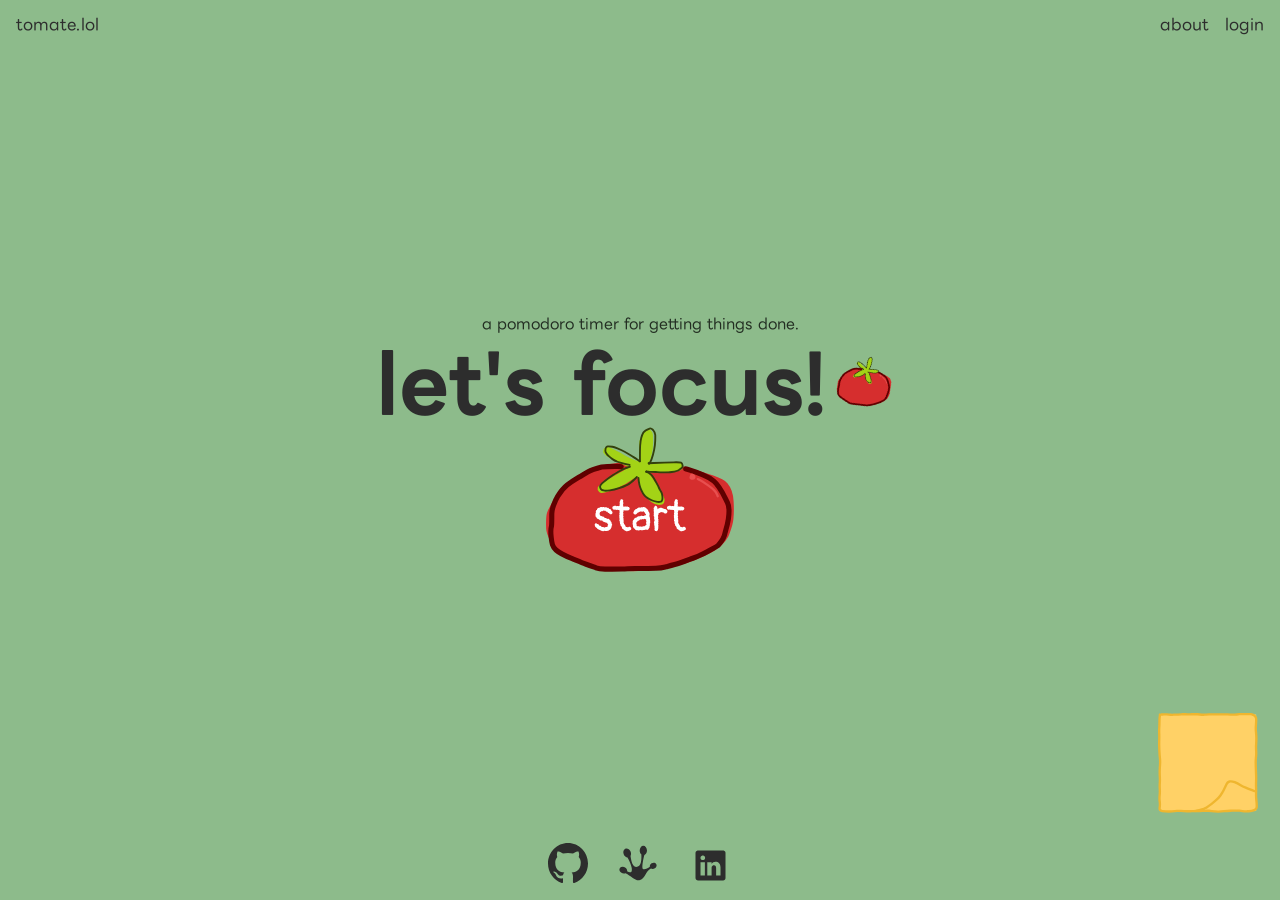
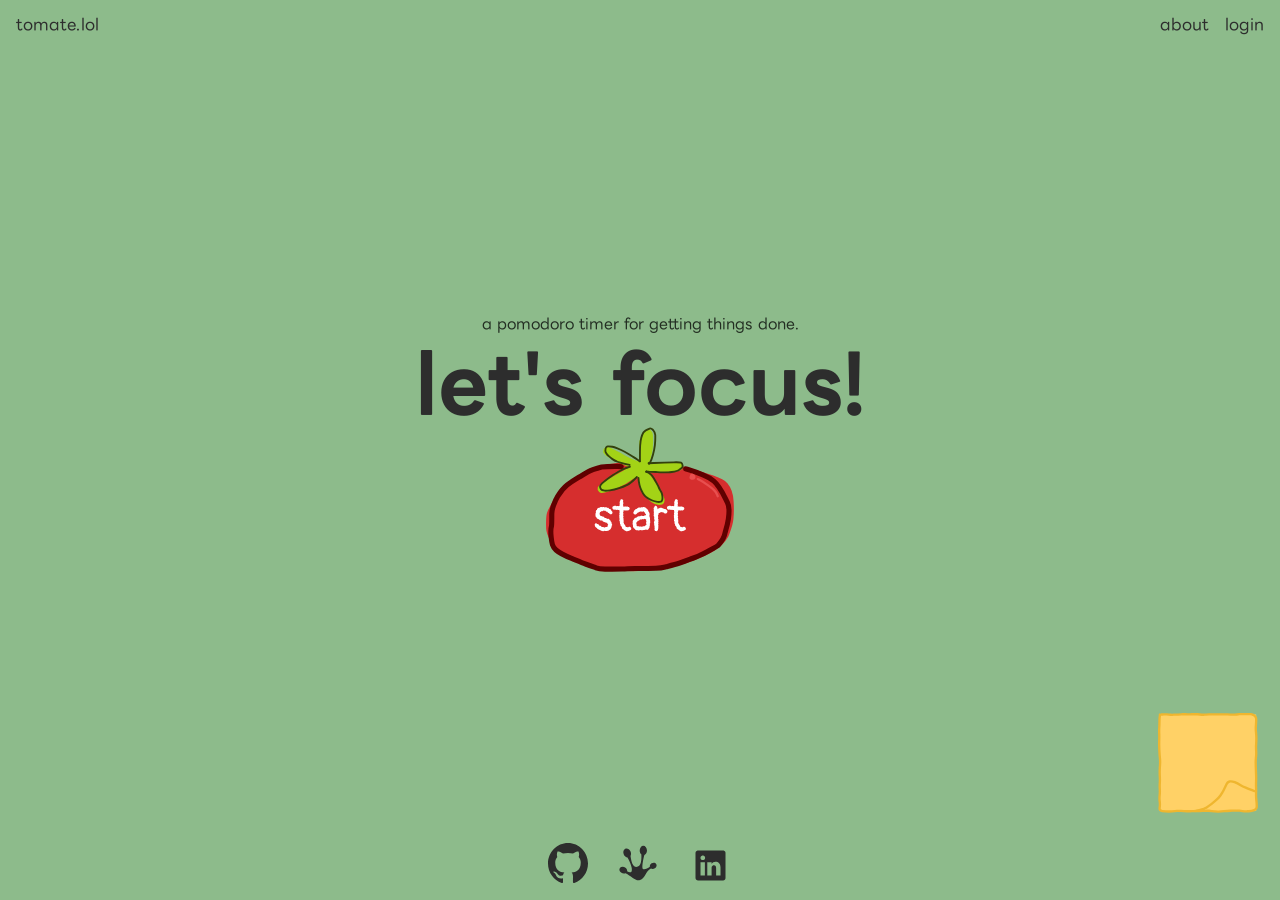
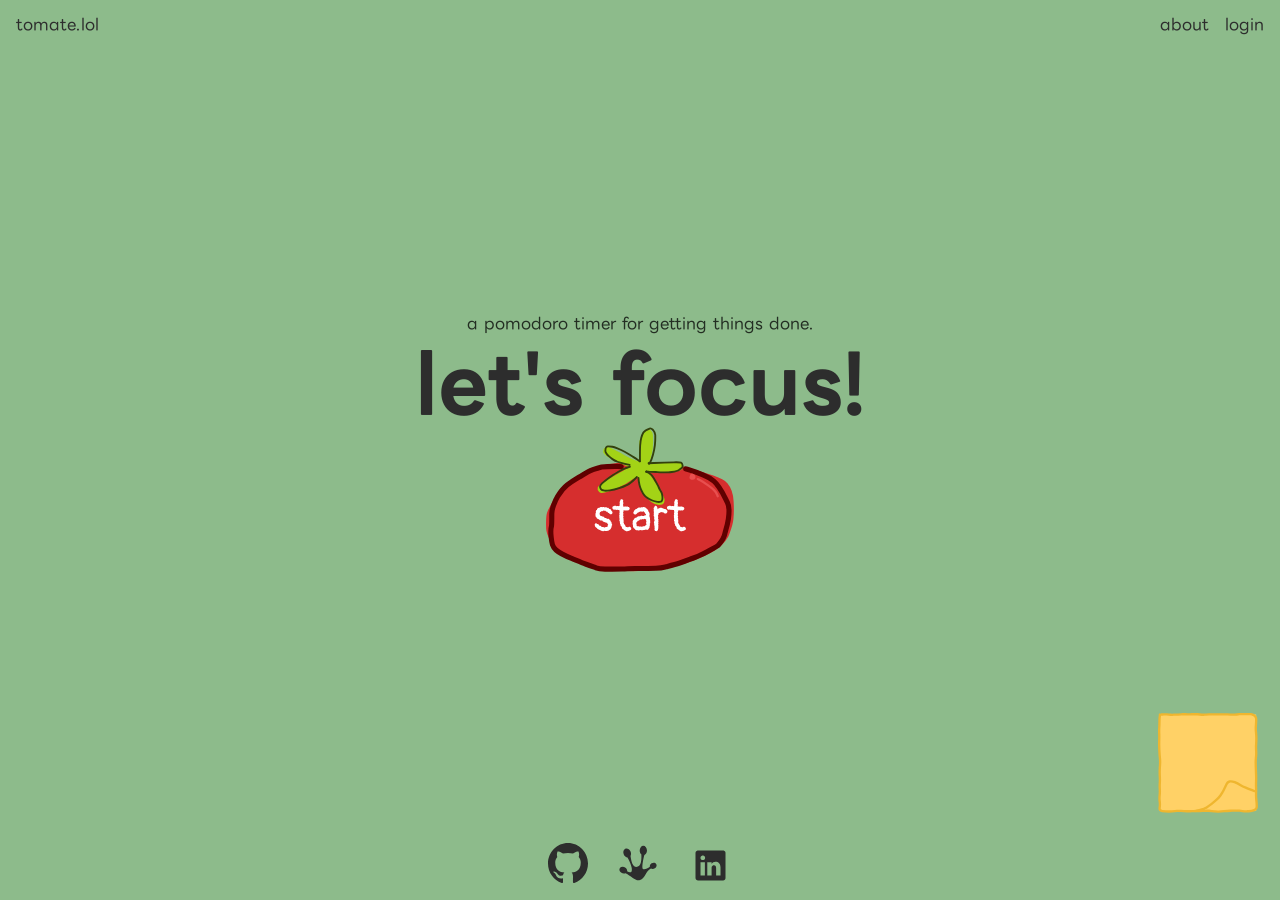
